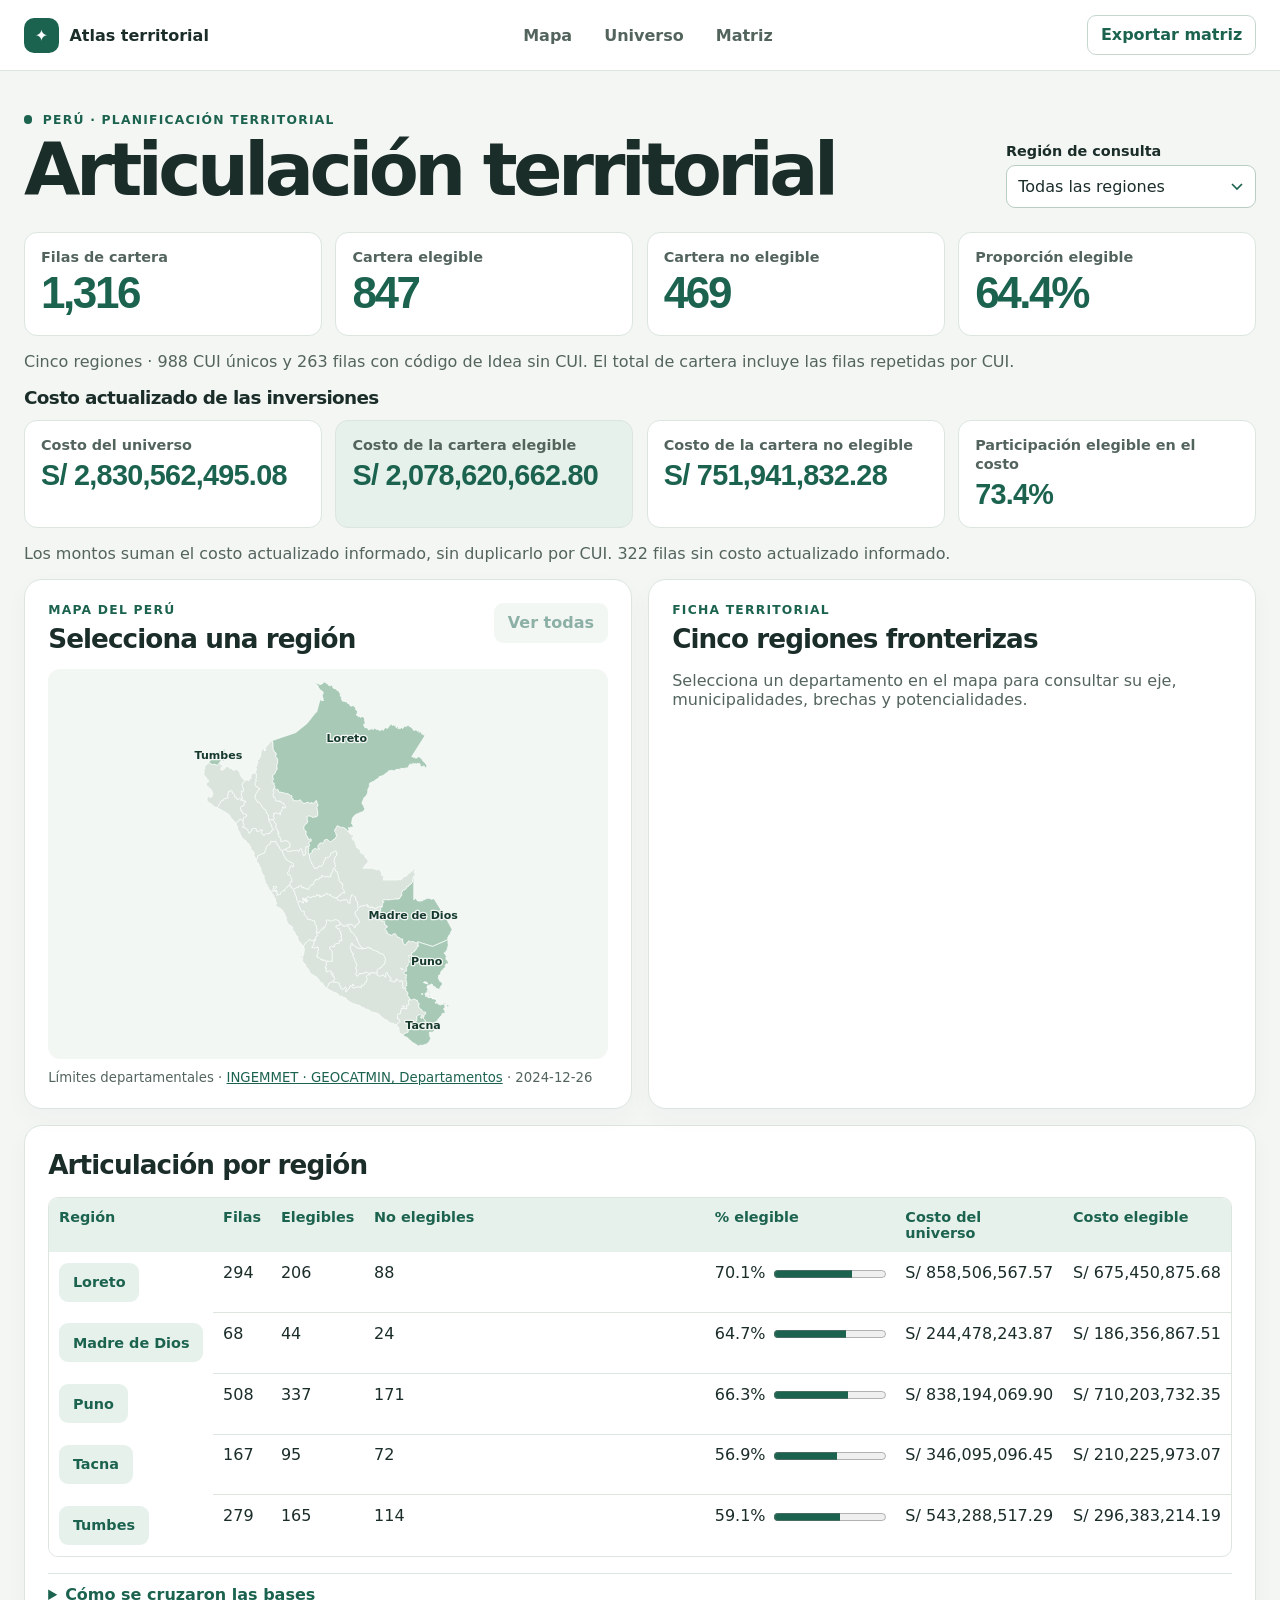
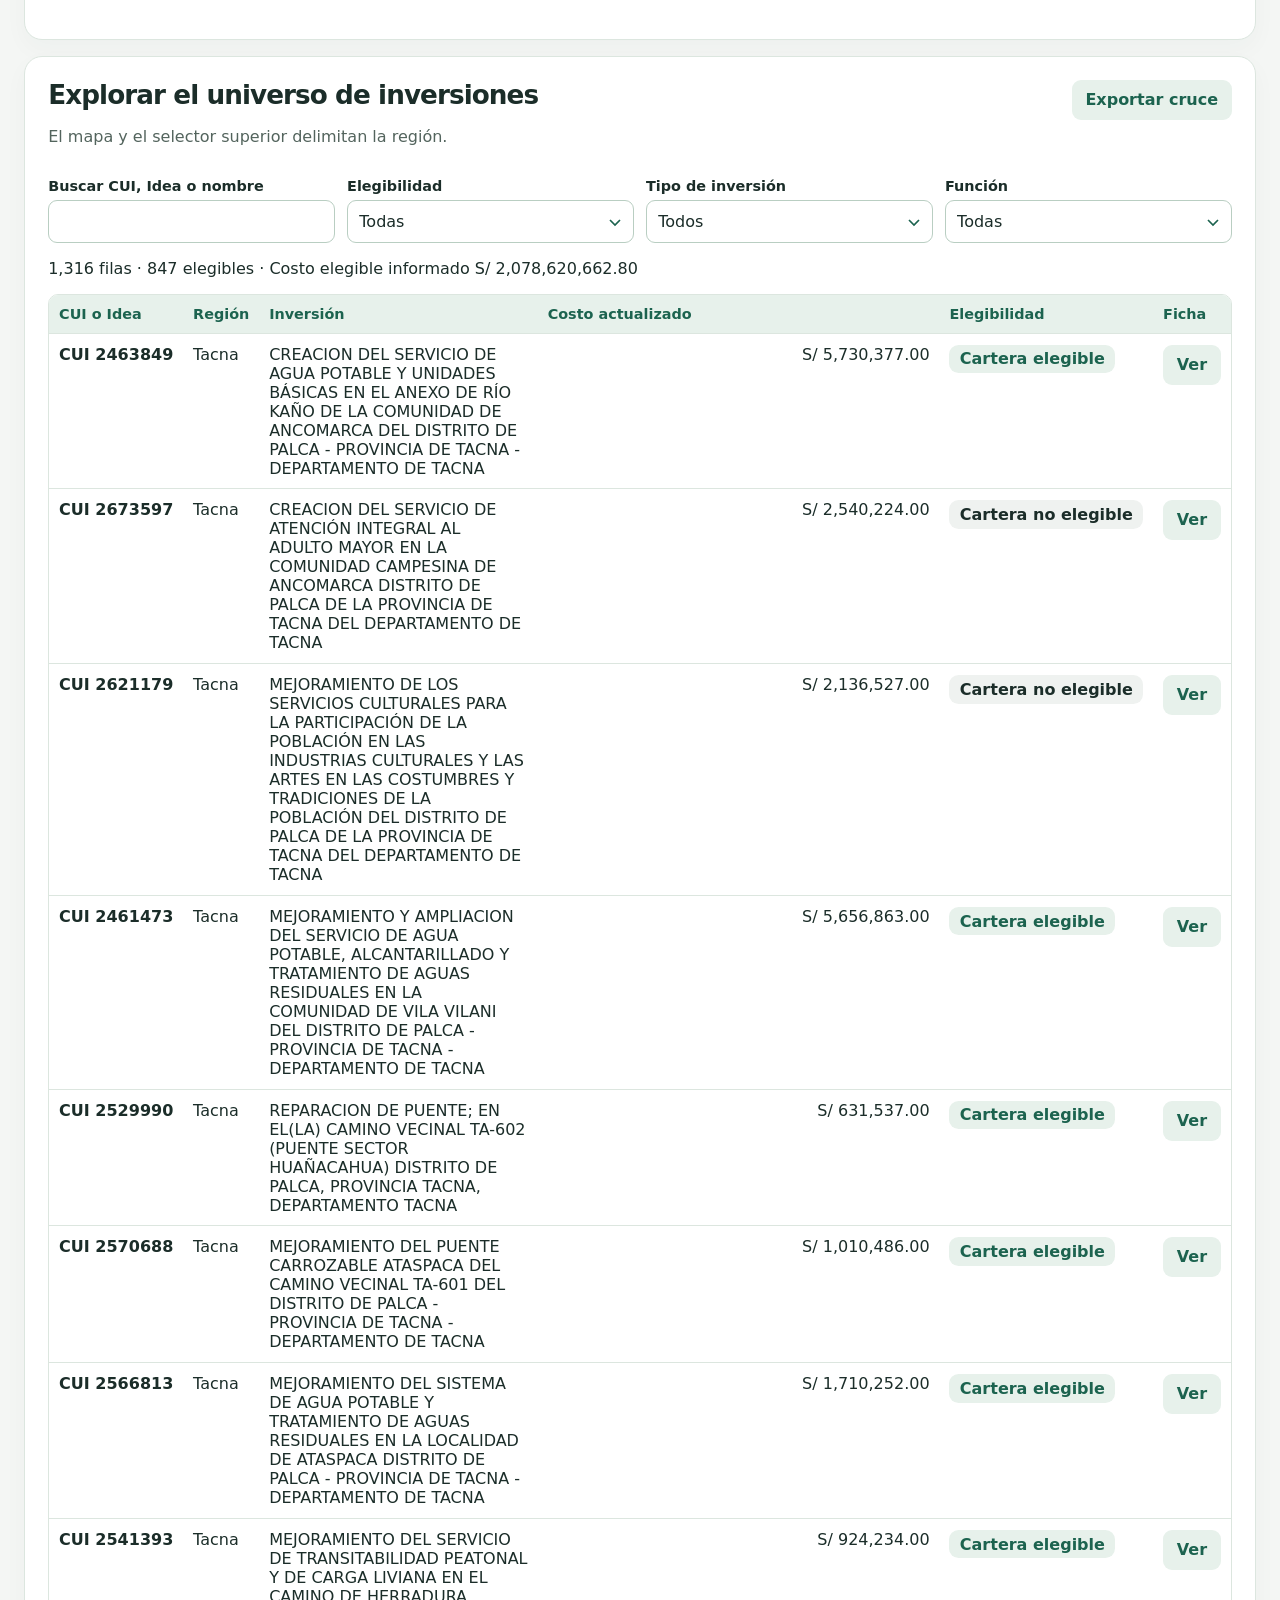
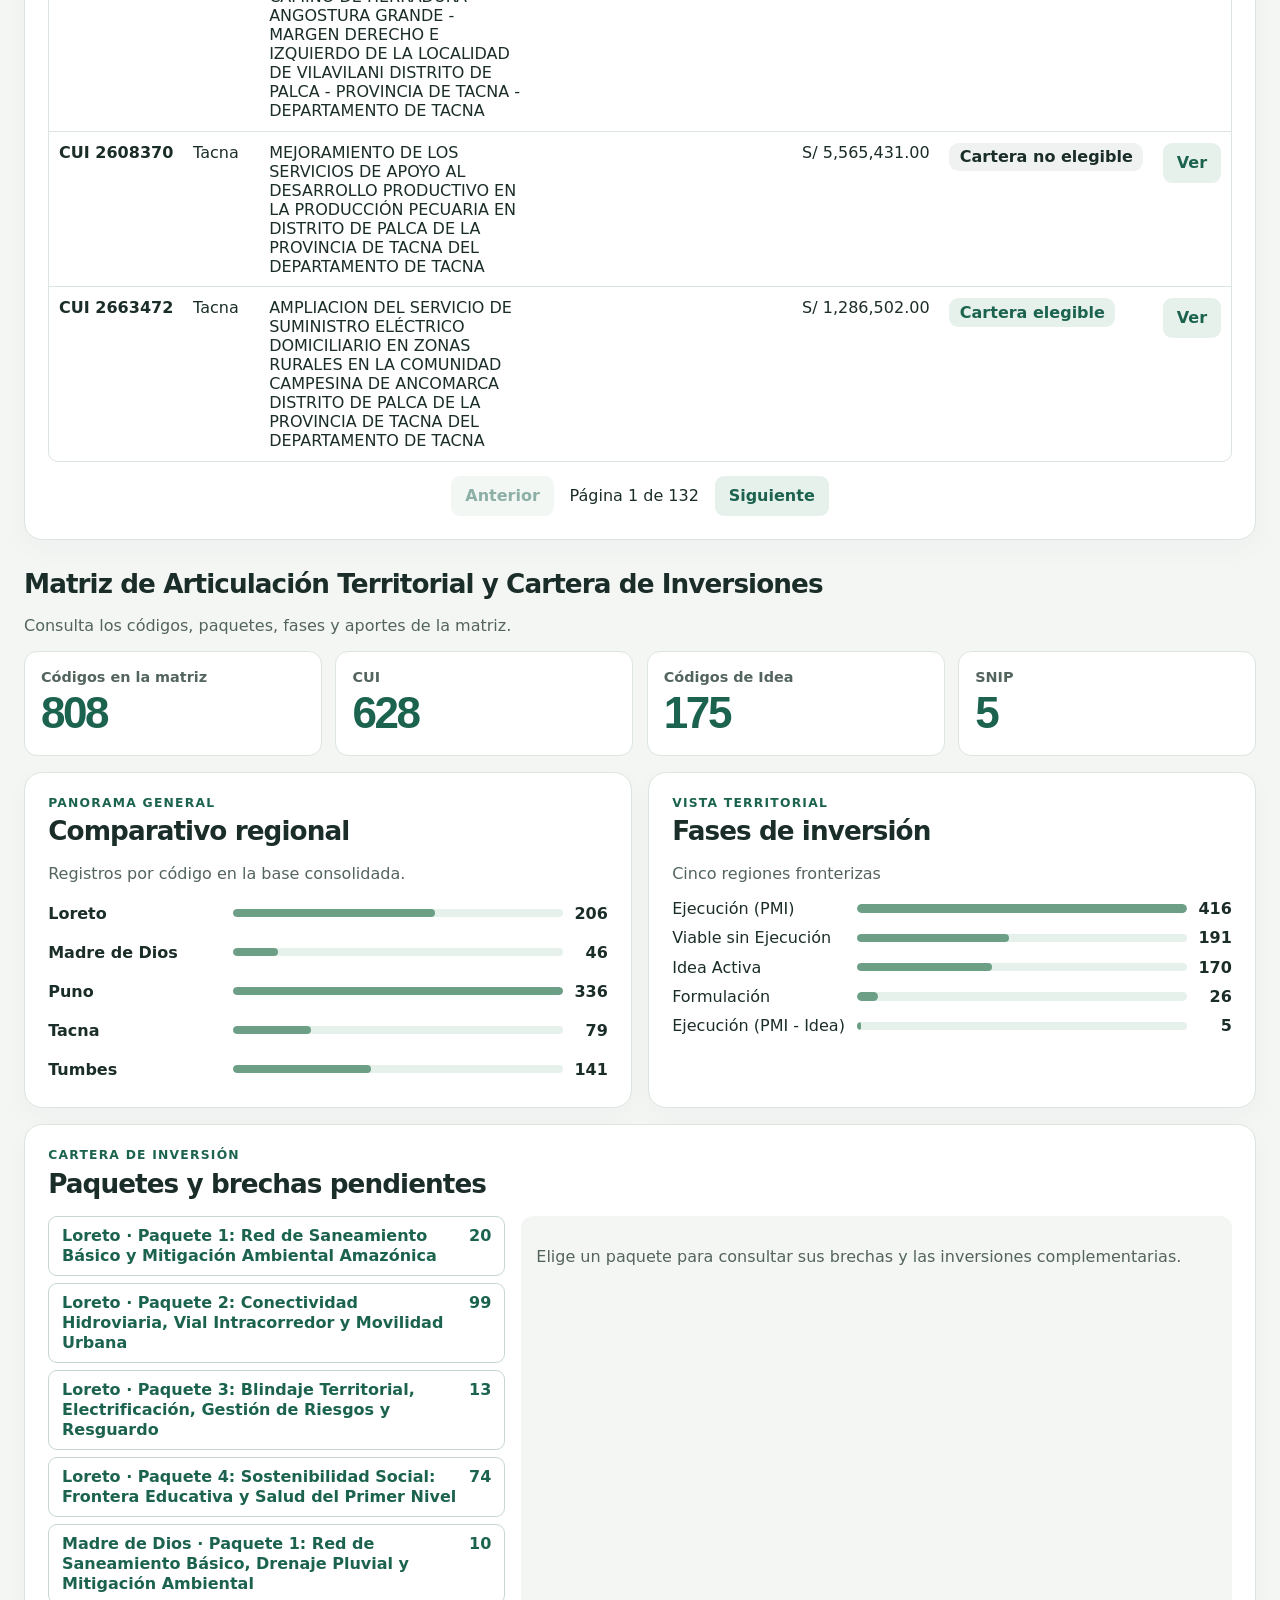
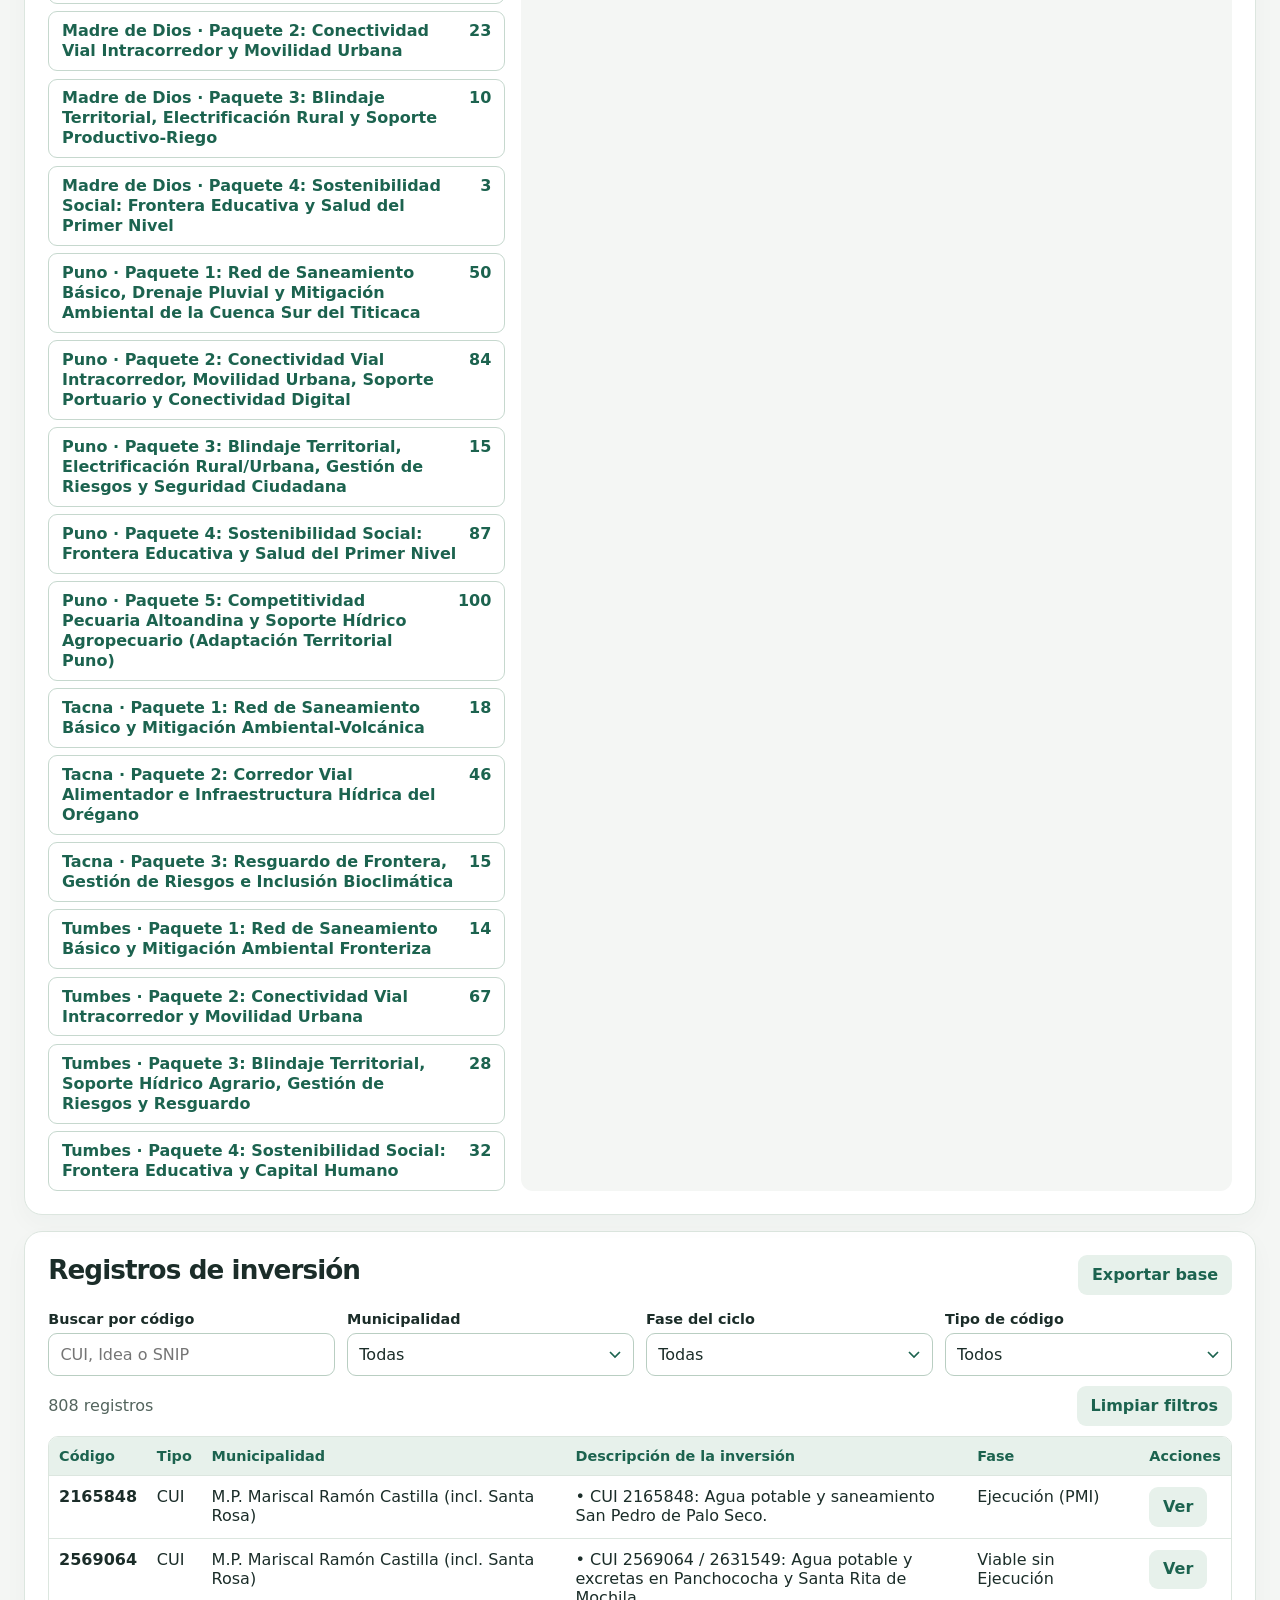
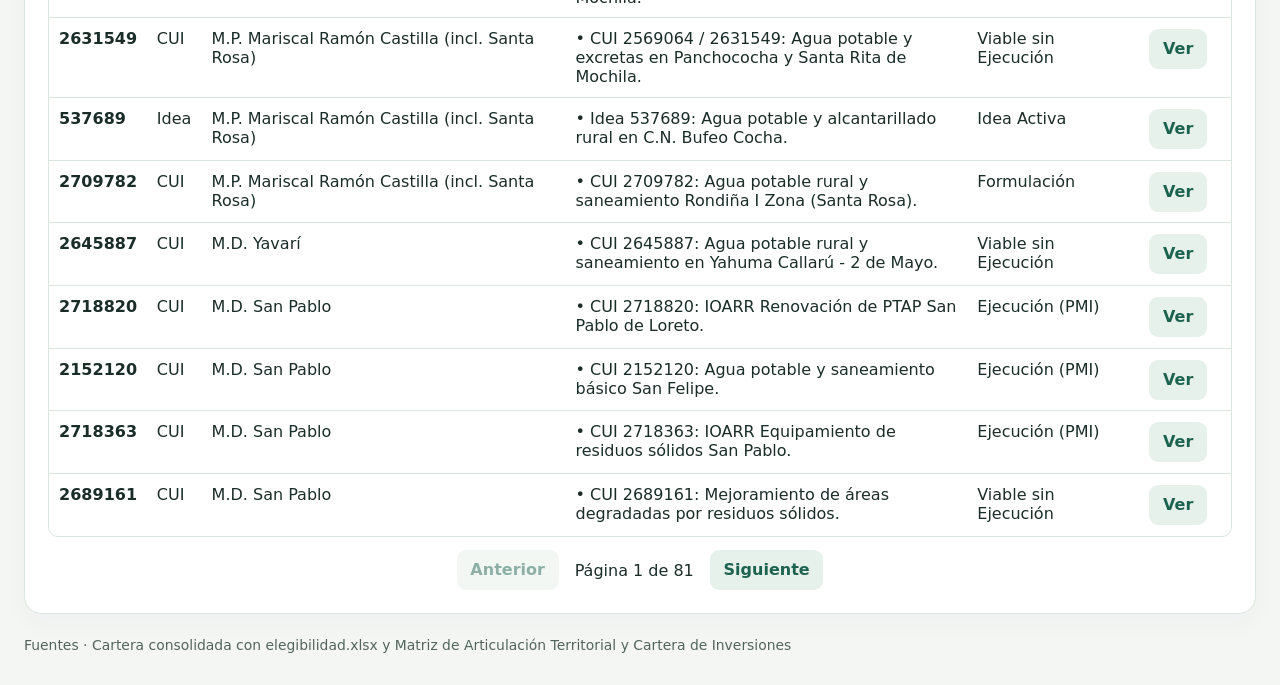
==== cartera.html @ 2451fd9b "Publicar dashboard de cartera con elegibilidad" ====
<!doctype html>
<html lang="es">
<head>
  <meta charset="utf-8">
  <meta name="viewport" content="width=device-width, initial-scale=1">
  <meta name="description" content="Cruce del universo de inversiones con la Matriz de Articulación Territorial en cinco regiones fronterizas del Perú.">
  <title>Cruce de articulación territorial</title>
  <style>
:root {
  color-scheme: light;
  --background: #f4f6f4;
  --paper: #fff;
  --ink: #1b2d29;
  --quiet: #53645d;
  --accent: #1c634f;
  --wash: #e7f1eb;
  --line: #dce6df;
  --radius: 18px;
  font-family: 'DM Sans', system-ui, sans-serif;
}
*, *::before, *::after { box-sizing: border-box; }
html { scroll-behavior: smooth; }
body { margin: 0; background: var(--background); color: var(--ink); }
a { color: var(--accent); }
button, input, select, textarea { font: inherit; }
button { cursor: pointer; }
:focus-visible { outline: 3px solid var(--accent); outline-offset: 3px; }
button:disabled { cursor: default; opacity: .5; }
[hidden] { display: none !important; }
.visually-hidden { position: absolute; width: 1px; height: 1px; padding: 0; margin: -1px; overflow: hidden; clip-path: inset(50%); white-space: nowrap; border: 0; }
.shell { width: min(100% - 3rem, 1240px); margin-inline: auto; }
.skip-link { position: fixed; inset: .5rem auto auto .5rem; transform: translateY(-160%); padding: .7rem; background: white; z-index: 2; }
.skip-link:focus { transform: none; }
.top { background: var(--paper); border-bottom: 1px solid var(--line); }
.top-inner { min-height: 70px; display: flex; align-items: center; justify-content: space-between; gap: 1.5rem; }
.brand { display: inline-flex; align-items: center; gap: .65rem; font-weight: 800; color: var(--ink); text-decoration: none; white-space: nowrap; }
.brand-icon { display: grid; place-items: center; background: var(--accent); color: white; width: 35px; height: 35px; border-radius: 10px; }
nav { display: flex; gap: clamp(.65rem, 3vw, 2rem); }
nav a { text-decoration: none; color: var(--quiet); font-weight: 700; }
nav a:hover { color: var(--accent); text-decoration: underline; }
.button { border-radius: 9px; border: 1px solid #c6d8ce; background: white; color: var(--accent); font-weight: 700; padding: .56rem .80rem; line-height: 1.25; min-height: 39px; }
.button:hover { background: var(--wash); }
.button.quiet { background: var(--wash); border-color: transparent; }
.button.primary { background: var(--accent); color: white; border-color: var(--accent); }
.button.primary:hover { background: #144d3e; }
.hero { display: flex; align-items: end; justify-content: space-between; gap: 2rem; margin-block: 2.6rem 1.5rem; }
.hero p:not(.eyebrow) { margin: .6rem 0 0; color: var(--quiet); }
.eyebrow { text-transform: uppercase; letter-spacing: .10em; color: var(--accent); font-weight: 800; font-size: .77rem; margin: 0 0 .42rem; }
.eyebrow span { display: inline-block; width: .53rem; height: .53rem; border-radius: 50%; background: var(--accent); margin-right: .3rem; }
h1, h2, h3, p { overflow-wrap: anywhere; }
h1, h2, h3 { font-family: Manrope, system-ui, sans-serif; margin: 0; }
h1 { font-size: clamp(2.55rem, 5.7vw, 4.7rem); font-weight: 800; line-height: 1.02; letter-spacing: -.062em; }
h2 { font-size: clamp(1.3rem, 2.6vw, 1.64rem); line-height: 1.2; letter-spacing: -.035em; }
h3 { font-size: 1.14rem; letter-spacing: -.02em; }
.region-control { flex: 0 0 min(250px, 36%); }
label { display: block; font-weight: 700; margin-bottom: .35rem; font-size: .9rem; }
input, select, textarea { width: 100%; min-height: 43px; padding: .58rem .7rem; border: 1px solid #b9cec2; border-radius: 9px; color: var(--ink); background: white; }
select { appearance: none; padding-right: 2.1rem; background: white url("data:image/svg+xml,%3Csvg xmlns='http://www.w3.org/2000/svg' width='14' height='12' viewBox='0 0 14 12'%3E%3Cpath fill='none' stroke='%231c634f' stroke-width='1.7' d='m2 4 5 5 5-5'/%3E%3C/svg%3E") right .7rem center / .85rem no-repeat; }
textarea { min-height: 96px; resize: vertical; }
.metrics { display: grid; grid-template-columns: repeat(4, 1fr); gap: .85rem; margin-bottom: 1rem; }
.metrics > div { border: 1px solid var(--line); background: var(--paper); border-radius: 13px; padding: .9rem 1rem; }
.metrics span { color: var(--quiet); font-weight: 700; font-size: .9rem; }
.metrics strong { display: block; font-family: Manrope, sans-serif; font-variant-numeric: tabular-nums; color: var(--accent); font-size: clamp(1.9rem, 4vw, 2.75rem); line-height: 1.24; letter-spacing: -.055em; }
.territory, .portfolio { display: grid; grid-template-columns: minmax(0, 1fr) minmax(0, 1fr); gap: 1rem; margin-bottom: 1rem; }
.card { padding: clamp(1rem, 2.2vw, 1.45rem); min-width: 0; background: var(--paper); border: 1px solid var(--line); border-radius: var(--radius); box-shadow: 0 9px 24px #25433308; }
.card-head, .results-head { display: flex; align-items: start; justify-content: space-between; gap: .65rem; }
.card-head .button { flex: 0 0 auto; }
#map { display: grid; place-items: center; background: #f2f7f4; border-radius: 12px; margin-top: .85rem; min-height: 375px; overflow: hidden; }
#map svg { display: block; width: 100%; height: min(64vw, 390px); min-height: 310px; overflow: visible; }
.geometry { fill: #dae4dd; stroke: #fafcfb; stroke-width: 1.1; }
.map-region { cursor: pointer; outline: none; }
.map-region .geometry { fill: #a7c9b6; }
.map-region:hover .geometry, .map-region:focus-visible .geometry { fill: #6ca88b; stroke: #285a48; stroke-width: 2.4; }
.map-region[aria-pressed='true'] .geometry { fill: var(--accent); }
.map-region[aria-pressed='true']:focus-visible .geometry { stroke: #061f17; stroke-width: 3; }
.map-label { text-anchor: middle; font: 800 17px 'DM Sans', system-ui, sans-serif; fill: #16392d; paint-order: stroke; stroke: #f2f7f4; stroke-width: 4px; stroke-linejoin: round; pointer-events: none; }
.map-source { font-size: .83rem; color: var(--quiet); margin: .7rem 0 0; }
.muted { color: var(--quiet); }
.profile-content { margin-top: 1rem; }
.profile-content h3 { margin-bottom: .4rem; }
.profile-content p { margin: .45rem 0; line-height: 1.48; }
.source-text { white-space: pre-line; overflow-wrap: anywhere; line-height: 1.53; }
details { border-top: 1px solid var(--line); }
summary { cursor: pointer; padding: .72rem 0; font-weight: 800; color: var(--accent); }
details .source-text { margin: 0 0 .9rem; }
.excerpt { color: var(--quiet); font-size: .91rem; margin: .5rem 0; }
.scope { display: block; color: var(--quiet); font-size: .85rem; font-weight: 500; margin: .3rem 0 0 1.12rem; }
#comparison, #phases { display: grid; gap: .65rem; }
.stat-row { display: grid; grid-template-columns: minmax(0, 11rem) minmax(2rem, 1fr) minmax(2.25rem, auto); gap: .55rem; align-items: center; }
.stat-row button { border: 0; background: none; text-align: left; color: var(--ink); padding: .3rem 0; font-weight: 700; }
.stat-row button:hover, .stat-row button[aria-pressed='true'] { color: var(--accent); text-decoration: underline; }
.track { background: var(--wash); height: .52rem; border-radius: 1rem; overflow: hidden; }
.track span { display: block; background: #6c9f86; height: 100%; border-radius: 1rem; }
.stat-row strong { text-align: right; font-variant-numeric: tabular-nums; }
.package-card { grid-column: 1 / -1; }
.package-layout { display: grid; grid-template-columns: minmax(0, .9fr) minmax(0, 1.4fr); gap: 1rem; margin-top: 1rem; }
#packages { display: grid; align-content: start; gap: .45rem; }
.package-button { display: flex; justify-content: space-between; gap: .6rem; text-align: left; width: 100%; }
.package-button[aria-pressed='true'] { border-color: var(--accent); background: var(--wash); }
.package-button strong { flex: 0 0 auto; }
#package-detail { border-radius: 12px; background: var(--background); padding: .95rem; min-width: 0; }
#package-detail h3 { margin-bottom: .45rem; }
.filter-grid { display: grid; grid-template-columns: repeat(4, minmax(0, 1fr)); gap: .75rem; margin-top: 1rem; }
.results-head { align-items: center; margin: .65rem 0; }
.results-head p { color: var(--quiet); margin: 0; }
.table-scroll { overflow-x: auto; border: 1px solid var(--line); border-radius: 10px; }
table { width: 100%; border-collapse: collapse; min-width: 690px; text-align: left; }
td, th { padding: .68rem .62rem; vertical-align: top; }
th { background: var(--wash); color: var(--accent); font-size: .9rem; }
td { border-top: 1px solid var(--line); }
td:nth-child(4) { width: 34%; }
td:nth-child(1) { font-weight: 800; white-space: nowrap; font-variant-numeric: tabular-nums; }
.pager { display: flex; gap: 1rem; align-items: center; justify-content: center; margin-top: .85rem; }
.local-note { margin: .85rem 0 0; font-size: .92rem; }
.footer { color: var(--quiet); font-size: .87rem; padding-block: 1.4rem 2rem; }
.status { background: var(--wash); border: 1px solid var(--line); color: var(--accent); padding: .65rem .85rem; border-radius: 9px; }
dialog { width: min(100% - 2rem, 620px); max-height: 90vh; padding: 1.2rem; border: 1px solid var(--line); border-radius: 14px; color: var(--ink); }
dialog::backdrop { background: #10271fa8; }
.dialog-head, .dialog-foot { display: flex; align-items: center; justify-content: space-between; gap: .6rem; }
.dialog-foot { justify-content: flex-end; flex-wrap: wrap; margin-top: 1rem; }
.edit-field { margin-top: .85rem; }
.import { margin-top: 1rem; }
.import .button { margin-top: .65rem; }
@media (max-width: 770px) {
  .shell { width: min(100% - 1.5rem, 1240px); }
  .top-inner { flex-wrap: wrap; justify-content: space-between; gap: .6rem; padding-block: .7rem; }
  .top-inner nav { order: 3; flex-basis: 100%; }
  .hero { flex-direction: column; align-items: stretch; gap: 1rem; margin-top: 1.8rem; }
  .metrics, .filter-grid { grid-template-columns: repeat(2, minmax(0, 1fr)); }
  .territory, .portfolio, .package-layout { grid-template-columns: minmax(0, 1fr); }
  #map { min-height: 305px; }
}
@media (prefers-reduced-motion: reduce) { html { scroll-behavior: auto; } }

/* Comparison and record explorer use the same accent as the territorial map. */
.cross-note { color: var(--quiet); margin: .15rem 0 1rem; }
.cross-money-title { font-size: 1.15rem; margin: .75rem 0 .65rem; }
.cross-money strong { font-size: clamp(.96rem, 2.25vw, 1.95rem); letter-spacing: -.025em; margin-top: .25rem; }
.cross-money > div:nth-child(2) { background: var(--wash); }
.cross-card { margin-bottom: 1rem; }
.cross-card > h2 { margin: 0 0 1rem; }
.cross-divider { margin-block: 1.8rem 1rem; }
.cross-divider h2 { margin-bottom: .35rem; }
.cross-method { margin-top: 1rem; }
.cross-method p { line-height: 1.5; margin: .25rem 0 .8rem; }
.cross-regions th button { white-space: nowrap; }
.cross-regions td:nth-child(n+5), .cross-amount { white-space: nowrap; font-variant-numeric: tabular-nums; }
.cross-regions td:nth-last-child(-n+2), #inversiones .cross-amount { text-align: end; }
.cross-card thead { position: sticky; inset-block-start: 0; z-index: 2; }
.cross-regions tbody th { position: sticky; inset-inline-start: 0; z-index: 1; background: var(--paper); }
.cross-regions progress { width: min(10vw, 7rem); vertical-align: middle; margin-inline-start: .5rem; accent-color: var(--accent); }
.cross-pill { display: inline-block; padding: .3rem .65rem; border-radius: .6rem; background: #eff2f0; white-space: nowrap; font-weight: 650; }
.cross-linked { color: var(--accent); background: var(--wash); }
.cross-details { display: grid; grid-template-columns: minmax(0, 1fr) minmax(0, 2fr); gap: .55rem .8rem; }
.cross-details dd { margin: 0; min-width: 0; }
.cross-details dt { font-weight: 700; }
.cross-idea-list { max-height: 24rem; overflow: auto; }
.cross-idea-list article { padding: .65rem 0; border-bottom: 1px solid var(--line); }
.cross-idea-list p { margin: .25rem 0; }
@media (max-width: 600px) {
  .cross-details { grid-template-columns: minmax(0, 1fr); }
  .cross-details dd { margin-bottom: .5rem; }
  .cross-card .card-head { flex-wrap: wrap; }
}

</style>
</head>
<body>
  <a class="skip-link" href="#contenido">Ir al contenido</a>
  <header class="top">
    <div class="shell top-inner">
      <a class="brand" href="#"><span class="brand-icon" aria-hidden="true">✦</span> Atlas territorial</a>
      <nav aria-label="Secciones">
        <a href="#territorio">Mapa</a><a href="#inversiones">Universo</a><a href="#cartera">Matriz</a>
      </nav>
      <button id="export-top" type="button" class="button">Exportar matriz</button>
    </div>
  </header>
  <main id="contenido" class="shell">
    <header class="hero">
      <div>
        <p class="eyebrow"><span aria-hidden="true"></span> Perú · Planificación territorial</p>
        <h1>Articulación territorial</h1>
      </div>
      <div class="region-control"><label for="region">Región de consulta</label><select id="region"></select></div>
    </header>
    <noscript><p>Activa JavaScript para consultar el mapa y editar los registros.</p></noscript>
    <p id="app-message" role="status" class="status" hidden></p>

<section id="cruce" aria-label="Cobertura de articulación">
  <div class="metrics">
    <div><span>Filas de cartera</span><strong id="cross-total"></strong></div>
    <div><span>Cartera elegible</span><strong id="cross-yes"></strong></div>
    <div><span>Cartera no elegible</span><strong id="cross-no"></strong></div>
    <div><span>Proporción elegible</span><strong id="cross-rate"></strong></div>
  </div>
  <p class="cross-note" id="cross-note" aria-live="polite"></p>
  <h2 class="cross-money-title">Costo actualizado de las inversiones</h2>
  <div class="metrics cross-money" aria-label="Costo actualizado en soles">
    <div><span>Costo del universo</span><strong id="cross-cost-total"></strong></div>
    <div><span>Costo de la cartera elegible</span><strong id="cross-cost-yes"></strong></div>
    <div><span>Costo de la cartera no elegible</span><strong id="cross-cost-no"></strong></div>
    <div><span>Participación elegible en el costo</span><strong id="cross-cost-rate"></strong></div>
  </div>
  <p id="cross-cost-note" class="cross-note"></p>
</section>
    <section id="territorio" class="territory" aria-label="Exploración territorial">
      <section class="card map-card">
        <div class="card-head"><div><p class="eyebrow">Mapa del Perú</p><h2>Selecciona una región</h2></div><button id="map-reset" class="button quiet" type="button">Ver todas</button></div>
        <div id="map"></div>
        <p id="map-source" class="map-source"></p>
      </section>
      <section class="card profile" aria-labelledby="profile-title">
        <div class="card-head"><div><p class="eyebrow">Ficha territorial</p><h2 id="profile-title" aria-live="polite"></h2></div><button id="edit-profile" class="button quiet" type="button">Editar ficha</button></div>
        <div id="profile"></div>
      </section>
    </section>


<section class="card cross-card" aria-labelledby="regional-title">
  <h2 id="regional-title">Articulación por región</h2>
  <div class="table-scroll" tabindex="0" role="region" aria-label="Comparación regional">
    <table class="cross-regions">
      <caption class="visually-hidden">Filas y costo actualizado de la cartera por región y elegibilidad</caption>
      <thead><tr><th scope="col">Región</th><th scope="col">Filas</th><th scope="col">Elegibles</th><th scope="col">No elegibles</th><th scope="col">% elegible</th><th scope="col">Costo del universo</th><th scope="col">Costo elegible</th></tr></thead>
      <tbody id="cross-regions"></tbody>
    </table>
  </div>
  <details class="cross-method">
    <summary>Cómo se cruzaron las bases</summary>
    <p>La elegibilidad proviene de «Cartera consolidada». La hoja «Detalle de cruces» documenta 849 vínculos entre 847 filas elegibles y los 808 códigos de la matriz. Dos filas tienen dos vínculos cada una.</p>
    <p>Los indicadores de cartera cuentan filas. Los CUI únicos se cuentan aparte. Cuando un CUI aparece en más de una fila, el costo actualizado se toma de la fila que lo tiene informado.</p>
  </details>
</section>
<section id="inversiones" class="card cross-card" aria-labelledby="cross-list-title">
  <div class="card-head"><div><h2 id="cross-list-title">Explorar el universo de inversiones</h2><p class="muted">El mapa y el selector superior delimitan la región.</p></div><button class="button quiet" id="cross-csv" type="button">Exportar cruce</button></div>
  <div class="filter-grid">
    <div><label for="cross-search">Buscar CUI, Idea o nombre</label><input id="cross-search" type="search" autocomplete="off"></div>
    <div><label for="cross-status">Elegibilidad</label><select id="cross-status"><option value="">Todas</option><option value="yes">Cartera elegible</option><option value="no">Cartera no elegible</option></select></div>
    <div><label for="cross-type">Tipo de inversión</label><select id="cross-type"><option value="">Todos</option></select></div>
    <div><label for="cross-function">Función</label><select id="cross-function"><option value="">Todas</option></select></div>
  </div>
  <p id="cross-count" role="status"></p>
  <div class="table-scroll" tabindex="0" role="region" aria-label="Resultados del cruce">
    <table>
      <caption class="visually-hidden">Inversiones según los filtros activos</caption>
      <thead><tr><th scope="col">CUI o Idea</th><th scope="col">Región</th><th scope="col">Inversión</th><th scope="col">Costo actualizado</th><th scope="col">Elegibilidad</th><th scope="col">Ficha</th></tr></thead>
      <tbody id="cross-rows"></tbody>
    </table>
  </div>
  <div class="pager"><button id="cross-prev" type="button" class="button quiet">Anterior</button><span id="cross-page"></span><button id="cross-next" type="button" class="button quiet">Siguiente</button></div>
</section>
<dialog id="cross-dialog" aria-labelledby="cross-title">
  <header class="dialog-head"><h2 id="cross-title"></h2><button type="button" class="button quiet" id="cross-close" autofocus>Cerrar</button></header>
  <div id="cross-detail"></div>
</dialog>
<section class="cross-divider" aria-labelledby="matrix-heading">
  <h2 id="matrix-heading">Matriz de Articulación Territorial y Cartera de Inversiones</h2>
  <p class="muted">Consulta los códigos, paquetes, fases y aportes de la matriz.</p>
</section>
    <section aria-label="Indicadores de la matriz" class="metrics">
      <div><span>Códigos en la matriz</span><strong id="kpi-total">—</strong></div>
      <div><span>CUI</span><strong id="kpi-cui">—</strong></div>
      <div><span>Códigos de Idea</span><strong id="kpi-idea">—</strong></div>
      <div><span>SNIP</span><strong id="kpi-snip">—</strong></div>
    </section>

    <section id="cartera" class="portfolio" aria-label="Cartera de inversión">
      <section class="card">
        <p class="eyebrow">Panorama general</p><h2>Comparativo regional</h2>
        <p class="muted">Registros por código en la base consolidada.</p>
        <div id="comparison"></div>
      </section>
      <section class="card">
        <p class="eyebrow">Vista territorial</p><h2>Fases de inversión</h2>
        <p class="muted" id="phase-context"></p>
        <div id="phases"></div>
      </section>
      <section class="card package-card">
        <div class="card-head"><div><p class="eyebrow">Cartera de inversión</p><h2>Paquetes y brechas pendientes</h2></div></div>
        <div class="package-layout"><div id="packages"></div><div id="package-detail"></div></div>
      </section>
    </section>

    <section id="registros" class="card records" aria-labelledby="records-title">
      <div class="card-head"><div><h2 id="records-title">Registros de inversión</h2></div><button id="export-records" class="button quiet" type="button">Exportar base</button></div>
      <div class="filter-grid">
        <div><label for="search">Buscar por código</label><input id="search" type="search" placeholder="CUI, Idea o SNIP" autocomplete="off"></div>
        <div><label for="municipality">Municipalidad</label><select id="municipality"></select></div>
        <div><label for="phase">Fase del ciclo</label><select id="phase"></select></div>
        <div><label for="type">Tipo de código</label><select id="type"></select></div>
      </div>
      <div class="results-head"><p id="results-count" role="status"></p><button id="clear-filters" type="button" class="button quiet">Limpiar filtros</button></div>
      <div class="table-scroll" tabindex="0" role="region" aria-label="Tabla de registros">
        <table>
          <caption class="visually-hidden">Registros de inversión según los filtros activos</caption>
          <thead><tr><th scope="col">Código</th><th scope="col">Tipo</th><th scope="col">Municipalidad</th><th scope="col">Descripción de la inversión</th><th scope="col">Fase</th><th scope="col">Acciones</th></tr></thead>
          <tbody id="rows"></tbody>
        </table>
      </div>
      <div class="pager" aria-label="Páginas de registros"><button id="prev" type="button" class="button quiet">Anterior</button><span id="page"></span><button id="next" type="button" class="button quiet">Siguiente</button></div>
    </section>
  </main>
  <footer class="shell footer">Fuentes · Cartera consolidada con elegibilidad.xlsx y Matriz de Articulación Territorial y Cartera de Inversiones</footer>

  <dialog id="editor" aria-labelledby="editor-title">
    <form id="editor-form">
      <header class="dialog-head"><h2 id="editor-title"></h2><button type="button" data-close class="button quiet">Cerrar</button></header>
      <p id="editor-note" class="muted"></p>
      <div id="editor-fields"></div>
      <p id="editor-status" role="status" class="muted"></p>
      <footer class="dialog-foot"><button type="button" data-close class="button quiet">Cancelar</button><button id="save" type="submit" class="button primary">Guardar cambios</button></footer>
    </form>
  </dialog>
  <dialog id="exports" aria-labelledby="export-title">
    <header class="dialog-head"><h2 id="export-title">Exportar base</h2><button type="button" data-close class="button quiet">Cerrar</button></header>
    <p>Descarga los registros completos con las ediciones de este navegador.</p>
    <div class="dialog-foot"><button id="export-csv" type="button" class="button primary">Descargar CSV</button><button id="export-json" type="button" class="button">Descargar JSON</button></div>
    <details class="import"><summary>Importar ediciones desde JSON</summary><p>Recupera una copia exportada. Su contenido reemplazará las ediciones locales al confirmar.</p><label for="import-json">Copia JSON del dashboard</label><input type="file" id="import-json" accept=".json,application/json"><button id="import-confirm" class="button" type="button">Aplicar copia</button><p id="import-status" role="status"></p></details>
  </dialog>
<script>
window.DASHBOARD_DATA = {"headers":["Código","Tipo de código","Región","Paso Fronterizo","Municipalidades Vinculadas","Principales Brechas","Principales Potencialidades","Problemática Territorial Prioritaria","Paquete de Inversión","Servicio Prioritario","Municipalidad","Inversiones / CUI / Código Idea","Fase del Ciclo de Inversión","Aporte de cada inversión","Sinergia / Resultado Territorial","Brecha o Potencialidad Sin Inversión","Idea de Inversión Complementaria Sugerida","Referencia de origen"],"rows":[["2165848","CUI","Loreto","Eje Santa Rosa de Loreto / Yavarí (Trifinio Perú - Colombia - Brasil)","• M.P. Mariscal Ramón Castilla (gestión transitoria de M.D. Santa Rosa de Loreto)\n• M.D. Yavarí\n• M.D. San Pablo\n• M.D. Pebas","Brechas Provinciales (Mariscal Ramón Castilla):\n\n• Saneamiento y Residuos: Elevado déficit de agua potable y disposición sanitaria de excretas en ámbito rural e insular; 100% de brecha en limpieza pública y áreas degradadas sin intervención.\n\n• Conectividad Hidroviaria y Vial: Carencia de embarcaderos fluviales adecuados, alta precariedad en red vial vecinal y transitabilidad urbana.\n\n• Educación y Salud: Alto porcentaje de locales escolares rurales/bilingües y establecimientos de salud del primer nivel con capacidad instalada inadecuada.\n\n• Energía y Riesgos: Déficit de electrificación rural/urbana, alta vulnerabilidad en riberas del Amazonas ante erosión e inundaciones y brecha en seguridad ciudadana.","• Posicionamiento geopolítico y comercial en el Trifinio Amazónico (Santa Rosa - Leticia - Tabatinga).\n\n• Eje hidroviario estratégico del río Amazonas (PNSILT-2032).\n\n• Cadenas productivas agroforestales y bioculturales (camu camu, cacao, yuca/fariña, plátano, pesca amazónica).\n\n• Alta biodiversidad y turismo ecológico/vivencial ribereño.","Aislamiento hidroviario-vial, precariedad extrema de servicios básicos (agua segura, saneamiento, energía y residuos sólidos) y alta vulnerabilidad física en las riberas del Amazonas en la provincia de Mariscal Ramón Castilla; lo que frena la competitividad del eje productivo agroforestal y fomenta flujos cotidianos de dependencia asistencial y comercial hacia Leticia (Colombia) y Tabatinga (Brasil).","Paquete 1: Red de Saneamiento Básico y Mitigación Ambiental Amazónica","Saneamiento Básico de Frontera (Agua Potable Urbano/Rural, Alcantarillado/UBS, PTAR y Limpieza Pública)","M.P. Mariscal Ramón Castilla (incl. Santa Rosa)","• CUI 2165848: Agua potable y saneamiento San Pedro de Palo Seco.","• Ejecución (PMI)","• CUI 2165848 / 2569064 / 2631549 / Idea 537689: Amplían cobertura de agua segura y saneamiento en comunidades rurales e indígenas\n\n• CUI 2709782: Cierra brecha sanitaria crítica en el trifinio (Santa Rosa de Loreto)..","Sinergia Hidro-Sanitaria: Erradica el consumo de agua cruda del río Amazonas y sus afluentes, frena la contaminación biológica de las riberas mediante la renovación de la PTAP, la construcción de la PTAR y la remediación de áreas degradadas en San Pablo, abatiendo la anemia y el parasitismo infantil en toda la franja fronteriza.","Déficit de Agua Segura y Gestión Sanitaria Flotante en el Trifinio: Carencia de una planta de tratamiento y sistema de saneamiento resiliente a crecientes extremas para el casco urbano insular de Santa Rosa de Loreto.","Idea de Inversión 1 (Realizar registro): Creación del Sistema Integral de Agua Segura, Saneamiento Resiliente a Inundaciones y Gestión de Residuos Sólidos en el Núcleo Insular de Santa Rosa de Loreto.","Paquetes Loreto.xlsx · Hoja3!J3\nAporte: L3:L6"],["2569064","CUI","Loreto","Eje Santa Rosa de Loreto / Yavarí (Trifinio Perú - Colombia - Brasil)","• M.P. Mariscal Ramón Castilla (gestión transitoria de M.D. Santa Rosa de Loreto)\n• M.D. Yavarí\n• M.D. San Pablo\n• M.D. Pebas","Brechas Provinciales (Mariscal Ramón Castilla):\n\n• Saneamiento y Residuos: Elevado déficit de agua potable y disposición sanitaria de excretas en ámbito rural e insular; 100% de brecha en limpieza pública y áreas degradadas sin intervención.\n\n• Conectividad Hidroviaria y Vial: Carencia de embarcaderos fluviales adecuados, alta precariedad en red vial vecinal y transitabilidad urbana.\n\n• Educación y Salud: Alto porcentaje de locales escolares rurales/bilingües y establecimientos de salud del primer nivel con capacidad instalada inadecuada.\n\n• Energía y Riesgos: Déficit de electrificación rural/urbana, alta vulnerabilidad en riberas del Amazonas ante erosión e inundaciones y brecha en seguridad ciudadana.","• Posicionamiento geopolítico y comercial en el Trifinio Amazónico (Santa Rosa - Leticia - Tabatinga).\n\n• Eje hidroviario estratégico del río Amazonas (PNSILT-2032).\n\n• Cadenas productivas agroforestales y bioculturales (camu camu, cacao, yuca/fariña, plátano, pesca amazónica).\n\n• Alta biodiversidad y turismo ecológico/vivencial ribereño.","Aislamiento hidroviario-vial, precariedad extrema de servicios básicos (agua segura, saneamiento, energía y residuos sólidos) y alta vulnerabilidad física en las riberas del Amazonas en la provincia de Mariscal Ramón Castilla; lo que frena la competitividad del eje productivo agroforestal y fomenta flujos cotidianos de dependencia asistencial y comercial hacia Leticia (Colombia) y Tabatinga (Brasil).","Paquete 1: Red de Saneamiento Básico y Mitigación Ambiental Amazónica","Saneamiento Básico de Frontera (Agua Potable Urbano/Rural, Alcantarillado/UBS, PTAR y Limpieza Pública)","M.P. Mariscal Ramón Castilla (incl. Santa Rosa)","• CUI 2569064 / 2631549: Agua potable y excretas en Panchococha y Santa Rita de Mochila.","• Viable sin Ejecución","• CUI 2165848 / 2569064 / 2631549 / Idea 537689: Amplían cobertura de agua segura y saneamiento en comunidades rurales e indígenas\n\n• CUI 2709782: Cierra brecha sanitaria crítica en el trifinio (Santa Rosa de Loreto)..","Sinergia Hidro-Sanitaria: Erradica el consumo de agua cruda del río Amazonas y sus afluentes, frena la contaminación biológica de las riberas mediante la renovación de la PTAP, la construcción de la PTAR y la remediación de áreas degradadas en San Pablo, abatiendo la anemia y el parasitismo infantil en toda la franja fronteriza.","Déficit de Agua Segura y Gestión Sanitaria Flotante en el Trifinio: Carencia de una planta de tratamiento y sistema de saneamiento resiliente a crecientes extremas para el casco urbano insular de Santa Rosa de Loreto.","Idea de Inversión 1 (Realizar registro): Creación del Sistema Integral de Agua Segura, Saneamiento Resiliente a Inundaciones y Gestión de Residuos Sólidos en el Núcleo Insular de Santa Rosa de Loreto.","Paquetes Loreto.xlsx · Hoja3!J4\nAporte: L3:L6"],["2631549","CUI","Loreto","Eje Santa Rosa de Loreto / Yavarí (Trifinio Perú - Colombia - Brasil)","• M.P. Mariscal Ramón Castilla (gestión transitoria de M.D. Santa Rosa de Loreto)\n• M.D. Yavarí\n• M.D. San Pablo\n• M.D. Pebas","Brechas Provinciales (Mariscal Ramón Castilla):\n\n• Saneamiento y Residuos: Elevado déficit de agua potable y disposición sanitaria de excretas en ámbito rural e insular; 100% de brecha en limpieza pública y áreas degradadas sin intervención.\n\n• Conectividad Hidroviaria y Vial: Carencia de embarcaderos fluviales adecuados, alta precariedad en red vial vecinal y transitabilidad urbana.\n\n• Educación y Salud: Alto porcentaje de locales escolares rurales/bilingües y establecimientos de salud del primer nivel con capacidad instalada inadecuada.\n\n• Energía y Riesgos: Déficit de electrificación rural/urbana, alta vulnerabilidad en riberas del Amazonas ante erosión e inundaciones y brecha en seguridad ciudadana.","• Posicionamiento geopolítico y comercial en el Trifinio Amazónico (Santa Rosa - Leticia - Tabatinga).\n\n• Eje hidroviario estratégico del río Amazonas (PNSILT-2032).\n\n• Cadenas productivas agroforestales y bioculturales (camu camu, cacao, yuca/fariña, plátano, pesca amazónica).\n\n• Alta biodiversidad y turismo ecológico/vivencial ribereño.","Aislamiento hidroviario-vial, precariedad extrema de servicios básicos (agua segura, saneamiento, energía y residuos sólidos) y alta vulnerabilidad física en las riberas del Amazonas en la provincia de Mariscal Ramón Castilla; lo que frena la competitividad del eje productivo agroforestal y fomenta flujos cotidianos de dependencia asistencial y comercial hacia Leticia (Colombia) y Tabatinga (Brasil).","Paquete 1: Red de Saneamiento Básico y Mitigación Ambiental Amazónica","Saneamiento Básico de Frontera (Agua Potable Urbano/Rural, Alcantarillado/UBS, PTAR y Limpieza Pública)","M.P. Mariscal Ramón Castilla (incl. Santa Rosa)","• CUI 2569064 / 2631549: Agua potable y excretas en Panchococha y Santa Rita de Mochila.","• Viable sin Ejecución","• CUI 2165848 / 2569064 / 2631549 / Idea 537689: Amplían cobertura de agua segura y saneamiento en comunidades rurales e indígenas\n\n• CUI 2709782: Cierra brecha sanitaria crítica en el trifinio (Santa Rosa de Loreto)..","Sinergia Hidro-Sanitaria: Erradica el consumo de agua cruda del río Amazonas y sus afluentes, frena la contaminación biológica de las riberas mediante la renovación de la PTAP, la construcción de la PTAR y la remediación de áreas degradadas en San Pablo, abatiendo la anemia y el parasitismo infantil en toda la franja fronteriza.","Déficit de Agua Segura y Gestión Sanitaria Flotante en el Trifinio: Carencia de una planta de tratamiento y sistema de saneamiento resiliente a crecientes extremas para el casco urbano insular de Santa Rosa de Loreto.","Idea de Inversión 1 (Realizar registro): Creación del Sistema Integral de Agua Segura, Saneamiento Resiliente a Inundaciones y Gestión de Residuos Sólidos en el Núcleo Insular de Santa Rosa de Loreto.","Paquetes Loreto.xlsx · Hoja3!J4\nAporte: L3:L6"],["537689","Idea","Loreto","Eje Santa Rosa de Loreto / Yavarí (Trifinio Perú - Colombia - Brasil)","• M.P. Mariscal Ramón Castilla (gestión transitoria de M.D. Santa Rosa de Loreto)\n• M.D. Yavarí\n• M.D. San Pablo\n• M.D. Pebas","Brechas Provinciales (Mariscal Ramón Castilla):\n\n• Saneamiento y Residuos: Elevado déficit de agua potable y disposición sanitaria de excretas en ámbito rural e insular; 100% de brecha en limpieza pública y áreas degradadas sin intervención.\n\n• Conectividad Hidroviaria y Vial: Carencia de embarcaderos fluviales adecuados, alta precariedad en red vial vecinal y transitabilidad urbana.\n\n• Educación y Salud: Alto porcentaje de locales escolares rurales/bilingües y establecimientos de salud del primer nivel con capacidad instalada inadecuada.\n\n• Energía y Riesgos: Déficit de electrificación rural/urbana, alta vulnerabilidad en riberas del Amazonas ante erosión e inundaciones y brecha en seguridad ciudadana.","• Posicionamiento geopolítico y comercial en el Trifinio Amazónico (Santa Rosa - Leticia - Tabatinga).\n\n• Eje hidroviario estratégico del río Amazonas (PNSILT-2032).\n\n• Cadenas productivas agroforestales y bioculturales (camu camu, cacao, yuca/fariña, plátano, pesca amazónica).\n\n• Alta biodiversidad y turismo ecológico/vivencial ribereño.","Aislamiento hidroviario-vial, precariedad extrema de servicios básicos (agua segura, saneamiento, energía y residuos sólidos) y alta vulnerabilidad física en las riberas del Amazonas en la provincia de Mariscal Ramón Castilla; lo que frena la competitividad del eje productivo agroforestal y fomenta flujos cotidianos de dependencia asistencial y comercial hacia Leticia (Colombia) y Tabatinga (Brasil).","Paquete 1: Red de Saneamiento Básico y Mitigación Ambiental Amazónica","Saneamiento Básico de Frontera (Agua Potable Urbano/Rural, Alcantarillado/UBS, PTAR y Limpieza Pública)","M.P. Mariscal Ramón Castilla (incl. Santa Rosa)","• Idea 537689: Agua potable y alcantarillado rural en C.N. Bufeo Cocha.","• Idea Activa","• CUI 2165848 / 2569064 / 2631549 / Idea 537689: Amplían cobertura de agua segura y saneamiento en comunidades rurales e indígenas\n\n• CUI 2709782: Cierra brecha sanitaria crítica en el trifinio (Santa Rosa de Loreto)..","Sinergia Hidro-Sanitaria: Erradica el consumo de agua cruda del río Amazonas y sus afluentes, frena la contaminación biológica de las riberas mediante la renovación de la PTAP, la construcción de la PTAR y la remediación de áreas degradadas en San Pablo, abatiendo la anemia y el parasitismo infantil en toda la franja fronteriza.","Déficit de Agua Segura y Gestión Sanitaria Flotante en el Trifinio: Carencia de una planta de tratamiento y sistema de saneamiento resiliente a crecientes extremas para el casco urbano insular de Santa Rosa de Loreto.","Idea de Inversión 1 (Realizar registro): Creación del Sistema Integral de Agua Segura, Saneamiento Resiliente a Inundaciones y Gestión de Residuos Sólidos en el Núcleo Insular de Santa Rosa de Loreto.","Paquetes Loreto.xlsx · Hoja3!J5\nAporte: L3:L6"],["2709782","CUI","Loreto","Eje Santa Rosa de Loreto / Yavarí (Trifinio Perú - Colombia - Brasil)","• M.P. Mariscal Ramón Castilla (gestión transitoria de M.D. Santa Rosa de Loreto)\n• M.D. Yavarí\n• M.D. San Pablo\n• M.D. Pebas","Brechas Provinciales (Mariscal Ramón Castilla):\n\n• Saneamiento y Residuos: Elevado déficit de agua potable y disposición sanitaria de excretas en ámbito rural e insular; 100% de brecha en limpieza pública y áreas degradadas sin intervención.\n\n• Conectividad Hidroviaria y Vial: Carencia de embarcaderos fluviales adecuados, alta precariedad en red vial vecinal y transitabilidad urbana.\n\n• Educación y Salud: Alto porcentaje de locales escolares rurales/bilingües y establecimientos de salud del primer nivel con capacidad instalada inadecuada.\n\n• Energía y Riesgos: Déficit de electrificación rural/urbana, alta vulnerabilidad en riberas del Amazonas ante erosión e inundaciones y brecha en seguridad ciudadana.","• Posicionamiento geopolítico y comercial en el Trifinio Amazónico (Santa Rosa - Leticia - Tabatinga).\n\n• Eje hidroviario estratégico del río Amazonas (PNSILT-2032).\n\n• Cadenas productivas agroforestales y bioculturales (camu camu, cacao, yuca/fariña, plátano, pesca amazónica).\n\n• Alta biodiversidad y turismo ecológico/vivencial ribereño.","Aislamiento hidroviario-vial, precariedad extrema de servicios básicos (agua segura, saneamiento, energía y residuos sólidos) y alta vulnerabilidad física en las riberas del Amazonas en la provincia de Mariscal Ramón Castilla; lo que frena la competitividad del eje productivo agroforestal y fomenta flujos cotidianos de dependencia asistencial y comercial hacia Leticia (Colombia) y Tabatinga (Brasil).","Paquete 1: Red de Saneamiento Básico y Mitigación Ambiental Amazónica","Saneamiento Básico de Frontera (Agua Potable Urbano/Rural, Alcantarillado/UBS, PTAR y Limpieza Pública)","M.P. Mariscal Ramón Castilla (incl. Santa Rosa)","• CUI 2709782: Agua potable rural y saneamiento Rondiña I Zona (Santa Rosa).","• Formulación","• CUI 2165848 / 2569064 / 2631549 / Idea 537689: Amplían cobertura de agua segura y saneamiento en comunidades rurales e indígenas\n\n• CUI 2709782: Cierra brecha sanitaria crítica en el trifinio (Santa Rosa de Loreto)..","Sinergia Hidro-Sanitaria: Erradica el consumo de agua cruda del río Amazonas y sus afluentes, frena la contaminación biológica de las riberas mediante la renovación de la PTAP, la construcción de la PTAR y la remediación de áreas degradadas en San Pablo, abatiendo la anemia y el parasitismo infantil en toda la franja fronteriza.","Déficit de Agua Segura y Gestión Sanitaria Flotante en el Trifinio: Carencia de una planta de tratamiento y sistema de saneamiento resiliente a crecientes extremas para el casco urbano insular de Santa Rosa de Loreto.","Idea de Inversión 1 (Realizar registro): Creación del Sistema Integral de Agua Segura, Saneamiento Resiliente a Inundaciones y Gestión de Residuos Sólidos en el Núcleo Insular de Santa Rosa de Loreto.","Paquetes Loreto.xlsx · Hoja3!J6\nAporte: L3:L6"],["2645887","CUI","Loreto","Eje Santa Rosa de Loreto / Yavarí (Trifinio Perú - Colombia - Brasil)","• M.P. Mariscal Ramón Castilla (gestión transitoria de M.D. Santa Rosa de Loreto)\n• M.D. Yavarí\n• M.D. San Pablo\n• M.D. Pebas","Brechas Provinciales (Mariscal Ramón Castilla):\n\n• Saneamiento y Residuos: Elevado déficit de agua potable y disposición sanitaria de excretas en ámbito rural e insular; 100% de brecha en limpieza pública y áreas degradadas sin intervención.\n\n• Conectividad Hidroviaria y Vial: Carencia de embarcaderos fluviales adecuados, alta precariedad en red vial vecinal y transitabilidad urbana.\n\n• Educación y Salud: Alto porcentaje de locales escolares rurales/bilingües y establecimientos de salud del primer nivel con capacidad instalada inadecuada.\n\n• Energía y Riesgos: Déficit de electrificación rural/urbana, alta vulnerabilidad en riberas del Amazonas ante erosión e inundaciones y brecha en seguridad ciudadana.","• Posicionamiento geopolítico y comercial en el Trifinio Amazónico (Santa Rosa - Leticia - Tabatinga).\n\n• Eje hidroviario estratégico del río Amazonas (PNSILT-2032).\n\n• Cadenas productivas agroforestales y bioculturales (camu camu, cacao, yuca/fariña, plátano, pesca amazónica).\n\n• Alta biodiversidad y turismo ecológico/vivencial ribereño.","Aislamiento hidroviario-vial, precariedad extrema de servicios básicos (agua segura, saneamiento, energía y residuos sólidos) y alta vulnerabilidad física en las riberas del Amazonas en la provincia de Mariscal Ramón Castilla; lo que frena la competitividad del eje productivo agroforestal y fomenta flujos cotidianos de dependencia asistencial y comercial hacia Leticia (Colombia) y Tabatinga (Brasil).","Paquete 1: Red de Saneamiento Básico y Mitigación Ambiental Amazónica","Saneamiento Básico de Frontera (Agua Potable Urbano/Rural, Alcantarillado/UBS, PTAR y Limpieza Pública)","M.D. Yavarí","• CUI 2645887: Agua potable rural y saneamiento en Yahuma Callarú - 2 de Mayo.","• Viable sin Ejecución","• CUI 2645887: Provee agua segura y disposición sanitaria de excretas en zona directa de frontera.","Sinergia Hidro-Sanitaria: Erradica el consumo de agua cruda del río Amazonas y sus afluentes, frena la contaminación biológica de las riberas mediante la renovación de la PTAP, la construcción de la PTAR y la remediación de áreas degradadas en San Pablo, abatiendo la anemia y el parasitismo infantil en toda la franja fronteriza.","Déficit de Agua Segura y Gestión Sanitaria Flotante en el Trifinio: Carencia de una planta de tratamiento y sistema de saneamiento resiliente a crecientes extremas para el casco urbano insular de Santa Rosa de Loreto.","Idea de Inversión 1 (Realizar registro): Creación del Sistema Integral de Agua Segura, Saneamiento Resiliente a Inundaciones y Gestión de Residuos Sólidos en el Núcleo Insular de Santa Rosa de Loreto.","Paquetes Loreto.xlsx · Hoja3!J7\nAporte: L7"],["2718820","CUI","Loreto","Eje Santa Rosa de Loreto / Yavarí (Trifinio Perú - Colombia - Brasil)","• M.P. Mariscal Ramón Castilla (gestión transitoria de M.D. Santa Rosa de Loreto)\n• M.D. Yavarí\n• M.D. San Pablo\n• M.D. Pebas","Brechas Provinciales (Mariscal Ramón Castilla):\n\n• Saneamiento y Residuos: Elevado déficit de agua potable y disposición sanitaria de excretas en ámbito rural e insular; 100% de brecha en limpieza pública y áreas degradadas sin intervención.\n\n• Conectividad Hidroviaria y Vial: Carencia de embarcaderos fluviales adecuados, alta precariedad en red vial vecinal y transitabilidad urbana.\n\n• Educación y Salud: Alto porcentaje de locales escolares rurales/bilingües y establecimientos de salud del primer nivel con capacidad instalada inadecuada.\n\n• Energía y Riesgos: Déficit de electrificación rural/urbana, alta vulnerabilidad en riberas del Amazonas ante erosión e inundaciones y brecha en seguridad ciudadana.","• Posicionamiento geopolítico y comercial en el Trifinio Amazónico (Santa Rosa - Leticia - Tabatinga).\n\n• Eje hidroviario estratégico del río Amazonas (PNSILT-2032).\n\n• Cadenas productivas agroforestales y bioculturales (camu camu, cacao, yuca/fariña, plátano, pesca amazónica).\n\n• Alta biodiversidad y turismo ecológico/vivencial ribereño.","Aislamiento hidroviario-vial, precariedad extrema de servicios básicos (agua segura, saneamiento, energía y residuos sólidos) y alta vulnerabilidad física en las riberas del Amazonas en la provincia de Mariscal Ramón Castilla; lo que frena la competitividad del eje productivo agroforestal y fomenta flujos cotidianos de dependencia asistencial y comercial hacia Leticia (Colombia) y Tabatinga (Brasil).","Paquete 1: Red de Saneamiento Básico y Mitigación Ambiental Amazónica","Saneamiento Básico de Frontera (Agua Potable Urbano/Rural, Alcantarillado/UBS, PTAR y Limpieza Pública)","M.D. San Pablo","• CUI 2718820: IOARR Renovación de PTAP San Pablo de Loreto.","• Ejecución (PMI)","• CUI 2718820 / Idea 523469: Garantizan potabilización y tratamiento de aguas residuales urbanas.\n\n• CUI 2152120 / Ideas 522909, 525849: Cierran brecha rural.\n\n• CUI 2718363, 2689161 / Ideas 524951, 117758: Atienden el 100% de brecha en limpieza pública y áreas degradadas.","Sinergia Hidro-Sanitaria: Erradica el consumo de agua cruda del río Amazonas y sus afluentes, frena la contaminación biológica de las riberas mediante la renovación de la PTAP, la construcción de la PTAR y la remediación de áreas degradadas en San Pablo, abatiendo la anemia y el parasitismo infantil en toda la franja fronteriza.","Déficit de Agua Segura y Gestión Sanitaria Flotante en el Trifinio: Carencia de una planta de tratamiento y sistema de saneamiento resiliente a crecientes extremas para el casco urbano insular de Santa Rosa de Loreto.","Idea de Inversión 1 (Realizar registro): Creación del Sistema Integral de Agua Segura, Saneamiento Resiliente a Inundaciones y Gestión de Residuos Sólidos en el Núcleo Insular de Santa Rosa de Loreto.","Paquetes Loreto.xlsx · Hoja3!J8\nAporte: L8:L13"],["2152120","CUI","Loreto","Eje Santa Rosa de Loreto / Yavarí (Trifinio Perú - Colombia - Brasil)","• M.P. Mariscal Ramón Castilla (gestión transitoria de M.D. Santa Rosa de Loreto)\n• M.D. Yavarí\n• M.D. San Pablo\n• M.D. Pebas","Brechas Provinciales (Mariscal Ramón Castilla):\n\n• Saneamiento y Residuos: Elevado déficit de agua potable y disposición sanitaria de excretas en ámbito rural e insular; 100% de brecha en limpieza pública y áreas degradadas sin intervención.\n\n• Conectividad Hidroviaria y Vial: Carencia de embarcaderos fluviales adecuados, alta precariedad en red vial vecinal y transitabilidad urbana.\n\n• Educación y Salud: Alto porcentaje de locales escolares rurales/bilingües y establecimientos de salud del primer nivel con capacidad instalada inadecuada.\n\n• Energía y Riesgos: Déficit de electrificación rural/urbana, alta vulnerabilidad en riberas del Amazonas ante erosión e inundaciones y brecha en seguridad ciudadana.","• Posicionamiento geopolítico y comercial en el Trifinio Amazónico (Santa Rosa - Leticia - Tabatinga).\n\n• Eje hidroviario estratégico del río Amazonas (PNSILT-2032).\n\n• Cadenas productivas agroforestales y bioculturales (camu camu, cacao, yuca/fariña, plátano, pesca amazónica).\n\n• Alta biodiversidad y turismo ecológico/vivencial ribereño.","Aislamiento hidroviario-vial, precariedad extrema de servicios básicos (agua segura, saneamiento, energía y residuos sólidos) y alta vulnerabilidad física en las riberas del Amazonas en la provincia de Mariscal Ramón Castilla; lo que frena la competitividad del eje productivo agroforestal y fomenta flujos cotidianos de dependencia asistencial y comercial hacia Leticia (Colombia) y Tabatinga (Brasil).","Paquete 1: Red de Saneamiento Básico y Mitigación Ambiental Amazónica","Saneamiento Básico de Frontera (Agua Potable Urbano/Rural, Alcantarillado/UBS, PTAR y Limpieza Pública)","M.D. San Pablo","• CUI 2152120: Agua potable y saneamiento básico San Felipe.","• Ejecución (PMI)","• CUI 2718820 / Idea 523469: Garantizan potabilización y tratamiento de aguas residuales urbanas.\n\n• CUI 2152120 / Ideas 522909, 525849: Cierran brecha rural.\n\n• CUI 2718363, 2689161 / Ideas 524951, 117758: Atienden el 100% de brecha en limpieza pública y áreas degradadas.","Sinergia Hidro-Sanitaria: Erradica el consumo de agua cruda del río Amazonas y sus afluentes, frena la contaminación biológica de las riberas mediante la renovación de la PTAP, la construcción de la PTAR y la remediación de áreas degradadas en San Pablo, abatiendo la anemia y el parasitismo infantil en toda la franja fronteriza.","Déficit de Agua Segura y Gestión Sanitaria Flotante en el Trifinio: Carencia de una planta de tratamiento y sistema de saneamiento resiliente a crecientes extremas para el casco urbano insular de Santa Rosa de Loreto.","Idea de Inversión 1 (Realizar registro): Creación del Sistema Integral de Agua Segura, Saneamiento Resiliente a Inundaciones y Gestión de Residuos Sólidos en el Núcleo Insular de Santa Rosa de Loreto.","Paquetes Loreto.xlsx · Hoja3!J9\nAporte: L8:L13"],["2718363","CUI","Loreto","Eje Santa Rosa de Loreto / Yavarí (Trifinio Perú - Colombia - Brasil)","• M.P. Mariscal Ramón Castilla (gestión transitoria de M.D. Santa Rosa de Loreto)\n• M.D. Yavarí\n• M.D. San Pablo\n• M.D. Pebas","Brechas Provinciales (Mariscal Ramón Castilla):\n\n• Saneamiento y Residuos: Elevado déficit de agua potable y disposición sanitaria de excretas en ámbito rural e insular; 100% de brecha en limpieza pública y áreas degradadas sin intervención.\n\n• Conectividad Hidroviaria y Vial: Carencia de embarcaderos fluviales adecuados, alta precariedad en red vial vecinal y transitabilidad urbana.\n\n• Educación y Salud: Alto porcentaje de locales escolares rurales/bilingües y establecimientos de salud del primer nivel con capacidad instalada inadecuada.\n\n• Energía y Riesgos: Déficit de electrificación rural/urbana, alta vulnerabilidad en riberas del Amazonas ante erosión e inundaciones y brecha en seguridad ciudadana.","• Posicionamiento geopolítico y comercial en el Trifinio Amazónico (Santa Rosa - Leticia - Tabatinga).\n\n• Eje hidroviario estratégico del río Amazonas (PNSILT-2032).\n\n• Cadenas productivas agroforestales y bioculturales (camu camu, cacao, yuca/fariña, plátano, pesca amazónica).\n\n• Alta biodiversidad y turismo ecológico/vivencial ribereño.","Aislamiento hidroviario-vial, precariedad extrema de servicios básicos (agua segura, saneamiento, energía y residuos sólidos) y alta vulnerabilidad física en las riberas del Amazonas en la provincia de Mariscal Ramón Castilla; lo que frena la competitividad del eje productivo agroforestal y fomenta flujos cotidianos de dependencia asistencial y comercial hacia Leticia (Colombia) y Tabatinga (Brasil).","Paquete 1: Red de Saneamiento Básico y Mitigación Ambiental Amazónica","Saneamiento Básico de Frontera (Agua Potable Urbano/Rural, Alcantarillado/UBS, PTAR y Limpieza Pública)","M.D. San Pablo","• CUI 2718363: IOARR Equipamiento de residuos sólidos San Pablo.","• Ejecución (PMI)","• CUI 2718820 / Idea 523469: Garantizan potabilización y tratamiento de aguas residuales urbanas.\n\n• CUI 2152120 / Ideas 522909, 525849: Cierran brecha rural.\n\n• CUI 2718363, 2689161 / Ideas 524951, 117758: Atienden el 100% de brecha en limpieza pública y áreas degradadas.","Sinergia Hidro-Sanitaria: Erradica el consumo de agua cruda del río Amazonas y sus afluentes, frena la contaminación biológica de las riberas mediante la renovación de la PTAP, la construcción de la PTAR y la remediación de áreas degradadas en San Pablo, abatiendo la anemia y el parasitismo infantil en toda la franja fronteriza.","Déficit de Agua Segura y Gestión Sanitaria Flotante en el Trifinio: Carencia de una planta de tratamiento y sistema de saneamiento resiliente a crecientes extremas para el casco urbano insular de Santa Rosa de Loreto.","Idea de Inversión 1 (Realizar registro): Creación del Sistema Integral de Agua Segura, Saneamiento Resiliente a Inundaciones y Gestión de Residuos Sólidos en el Núcleo Insular de Santa Rosa de Loreto.","Paquetes Loreto.xlsx · Hoja3!J10\nAporte: L8:L13"],["2689161","CUI","Loreto","Eje Santa Rosa de Loreto / Yavarí (Trifinio Perú - Colombia - Brasil)","• M.P. Mariscal Ramón Castilla (gestión transitoria de M.D. Santa Rosa de Loreto)\n• M.D. Yavarí\n• M.D. San Pablo\n• M.D. Pebas","Brechas Provinciales (Mariscal Ramón Castilla):\n\n• Saneamiento y Residuos: Elevado déficit de agua potable y disposición sanitaria de excretas en ámbito rural e insular; 100% de brecha en limpieza pública y áreas degradadas sin intervención.\n\n• Conectividad Hidroviaria y Vial: Carencia de embarcaderos fluviales adecuados, alta precariedad en red vial vecinal y transitabilidad urbana.\n\n• Educación y Salud: Alto porcentaje de locales escolares rurales/bilingües y establecimientos de salud del primer nivel con capacidad instalada inadecuada.\n\n• Energía y Riesgos: Déficit de electrificación rural/urbana, alta vulnerabilidad en riberas del Amazonas ante erosión e inundaciones y brecha en seguridad ciudadana.","• Posicionamiento geopolítico y comercial en el Trifinio Amazónico (Santa Rosa - Leticia - Tabatinga).\n\n• Eje hidroviario estratégico del río Amazonas (PNSILT-2032).\n\n• Cadenas productivas agroforestales y bioculturales (camu camu, cacao, yuca/fariña, plátano, pesca amazónica).\n\n• Alta biodiversidad y turismo ecológico/vivencial ribereño.","Aislamiento hidroviario-vial, precariedad extrema de servicios básicos (agua segura, saneamiento, energía y residuos sólidos) y alta vulnerabilidad física en las riberas del Amazonas en la provincia de Mariscal Ramón Castilla; lo que frena la competitividad del eje productivo agroforestal y fomenta flujos cotidianos de dependencia asistencial y comercial hacia Leticia (Colombia) y Tabatinga (Brasil).","Paquete 1: Red de Saneamiento Básico y Mitigación Ambiental Amazónica","Saneamiento Básico de Frontera (Agua Potable Urbano/Rural, Alcantarillado/UBS, PTAR y Limpieza Pública)","M.D. San Pablo","• CUI 2689161: Mejoramiento de áreas degradadas por residuos sólidos.","• Viable sin Ejecución","• CUI 2718820 / Idea 523469: Garantizan potabilización y tratamiento de aguas residuales urbanas.\n\n• CUI 2152120 / Ideas 522909, 525849: Cierran brecha rural.\n\n• CUI 2718363, 2689161 / Ideas 524951, 117758: Atienden el 100% de brecha en limpieza pública y áreas degradadas.","Sinergia Hidro-Sanitaria: Erradica el consumo de agua cruda del río Amazonas y sus afluentes, frena la contaminación biológica de las riberas mediante la renovación de la PTAP, la construcción de la PTAR y la remediación de áreas degradadas en San Pablo, abatiendo la anemia y el parasitismo infantil en toda la franja fronteriza.","Déficit de Agua Segura y Gestión Sanitaria Flotante en el Trifinio: Carencia de una planta de tratamiento y sistema de saneamiento resiliente a crecientes extremas para el casco urbano insular de Santa Rosa de Loreto.","Idea de Inversión 1 (Realizar registro): Creación del Sistema Integral de Agua Segura, Saneamiento Resiliente a Inundaciones y Gestión de Residuos Sólidos en el Núcleo Insular de Santa Rosa de Loreto.","Paquetes Loreto.xlsx · Hoja3!J11\nAporte: L8:L13"],["522909","Idea","Loreto","Eje Santa Rosa de Loreto / Yavarí (Trifinio Perú - Colombia - Brasil)","• M.P. Mariscal Ramón Castilla (gestión transitoria de M.D. Santa Rosa de Loreto)\n• M.D. Yavarí\n• M.D. San Pablo\n• M.D. Pebas","Brechas Provinciales (Mariscal Ramón Castilla):\n\n• Saneamiento y Residuos: Elevado déficit de agua potable y disposición sanitaria de excretas en ámbito rural e insular; 100% de brecha en limpieza pública y áreas degradadas sin intervención.\n\n• Conectividad Hidroviaria y Vial: Carencia de embarcaderos fluviales adecuados, alta precariedad en red vial vecinal y transitabilidad urbana.\n\n• Educación y Salud: Alto porcentaje de locales escolares rurales/bilingües y establecimientos de salud del primer nivel con capacidad instalada inadecuada.\n\n• Energía y Riesgos: Déficit de electrificación rural/urbana, alta vulnerabilidad en riberas del Amazonas ante erosión e inundaciones y brecha en seguridad ciudadana.","• Posicionamiento geopolítico y comercial en el Trifinio Amazónico (Santa Rosa - Leticia - Tabatinga).\n\n• Eje hidroviario estratégico del río Amazonas (PNSILT-2032).\n\n• Cadenas productivas agroforestales y bioculturales (camu camu, cacao, yuca/fariña, plátano, pesca amazónica).\n\n• Alta biodiversidad y turismo ecológico/vivencial ribereño.","Aislamiento hidroviario-vial, precariedad extrema de servicios básicos (agua segura, saneamiento, energía y residuos sólidos) y alta vulnerabilidad física en las riberas del Amazonas en la provincia de Mariscal Ramón Castilla; lo que frena la competitividad del eje productivo agroforestal y fomenta flujos cotidianos de dependencia asistencial y comercial hacia Leticia (Colombia) y Tabatinga (Brasil).","Paquete 1: Red de Saneamiento Básico y Mitigación Ambiental Amazónica","Saneamiento Básico de Frontera (Agua Potable Urbano/Rural, Alcantarillado/UBS, PTAR y Limpieza Pública)","M.D. San Pablo","• Ideas 522909 / 525849 / 523469: Agua rural (20 UP), agua/alcantarillado Alfaro y PTAR San Pablo.","• Idea Activa","• CUI 2718820 / Idea 523469: Garantizan potabilización y tratamiento de aguas residuales urbanas.\n\n• CUI 2152120 / Ideas 522909, 525849: Cierran brecha rural.\n\n• CUI 2718363, 2689161 / Ideas 524951, 117758: Atienden el 100% de brecha en limpieza pública y áreas degradadas.","Sinergia Hidro-Sanitaria: Erradica el consumo de agua cruda del río Amazonas y sus afluentes, frena la contaminación biológica de las riberas mediante la renovación de la PTAP, la construcción de la PTAR y la remediación de áreas degradadas en San Pablo, abatiendo la anemia y el parasitismo infantil en toda la franja fronteriza.","Déficit de Agua Segura y Gestión Sanitaria Flotante en el Trifinio: Carencia de una planta de tratamiento y sistema de saneamiento resiliente a crecientes extremas para el casco urbano insular de Santa Rosa de Loreto.","Idea de Inversión 1 (Realizar registro): Creación del Sistema Integral de Agua Segura, Saneamiento Resiliente a Inundaciones y Gestión de Residuos Sólidos en el Núcleo Insular de Santa Rosa de Loreto.","Paquetes Loreto.xlsx · Hoja3!J12\nAporte: L8:L13"],["525849","Idea","Loreto","Eje Santa Rosa de Loreto / Yavarí (Trifinio Perú - Colombia - Brasil)","• M.P. Mariscal Ramón Castilla (gestión transitoria de M.D. Santa Rosa de Loreto)\n• M.D. Yavarí\n• M.D. San Pablo\n• M.D. Pebas","Brechas Provinciales (Mariscal Ramón Castilla):\n\n• Saneamiento y Residuos: Elevado déficit de agua potable y disposición sanitaria de excretas en ámbito rural e insular; 100% de brecha en limpieza pública y áreas degradadas sin intervención.\n\n• Conectividad Hidroviaria y Vial: Carencia de embarcaderos fluviales adecuados, alta precariedad en red vial vecinal y transitabilidad urbana.\n\n• Educación y Salud: Alto porcentaje de locales escolares rurales/bilingües y establecimientos de salud del primer nivel con capacidad instalada inadecuada.\n\n• Energía y Riesgos: Déficit de electrificación rural/urbana, alta vulnerabilidad en riberas del Amazonas ante erosión e inundaciones y brecha en seguridad ciudadana.","• Posicionamiento geopolítico y comercial en el Trifinio Amazónico (Santa Rosa - Leticia - Tabatinga).\n\n• Eje hidroviario estratégico del río Amazonas (PNSILT-2032).\n\n• Cadenas productivas agroforestales y bioculturales (camu camu, cacao, yuca/fariña, plátano, pesca amazónica).\n\n• Alta biodiversidad y turismo ecológico/vivencial ribereño.","Aislamiento hidroviario-vial, precariedad extrema de servicios básicos (agua segura, saneamiento, energía y residuos sólidos) y alta vulnerabilidad física en las riberas del Amazonas en la provincia de Mariscal Ramón Castilla; lo que frena la competitividad del eje productivo agroforestal y fomenta flujos cotidianos de dependencia asistencial y comercial hacia Leticia (Colombia) y Tabatinga (Brasil).","Paquete 1: Red de Saneamiento Básico y Mitigación Ambiental Amazónica","Saneamiento Básico de Frontera (Agua Potable Urbano/Rural, Alcantarillado/UBS, PTAR y Limpieza Pública)","M.D. San Pablo","• Ideas 522909 / 525849 / 523469: Agua rural (20 UP), agua/alcantarillado Alfaro y PTAR San Pablo.","• Idea Activa","• CUI 2718820 / Idea 523469: Garantizan potabilización y tratamiento de aguas residuales urbanas.\n\n• CUI 2152120 / Ideas 522909, 525849: Cierran brecha rural.\n\n• CUI 2718363, 2689161 / Ideas 524951, 117758: Atienden el 100% de brecha en limpieza pública y áreas degradadas.","Sinergia Hidro-Sanitaria: Erradica el consumo de agua cruda del río Amazonas y sus afluentes, frena la contaminación biológica de las riberas mediante la renovación de la PTAP, la construcción de la PTAR y la remediación de áreas degradadas en San Pablo, abatiendo la anemia y el parasitismo infantil en toda la franja fronteriza.","Déficit de Agua Segura y Gestión Sanitaria Flotante en el Trifinio: Carencia de una planta de tratamiento y sistema de saneamiento resiliente a crecientes extremas para el casco urbano insular de Santa Rosa de Loreto.","Idea de Inversión 1 (Realizar registro): Creación del Sistema Integral de Agua Segura, Saneamiento Resiliente a Inundaciones y Gestión de Residuos Sólidos en el Núcleo Insular de Santa Rosa de Loreto.","Paquetes Loreto.xlsx · Hoja3!J12\nAporte: L8:L13"],["523469","Idea","Loreto","Eje Santa Rosa de Loreto / Yavarí (Trifinio Perú - Colombia - Brasil)","• M.P. Mariscal Ramón Castilla (gestión transitoria de M.D. Santa Rosa de Loreto)\n• M.D. Yavarí\n• M.D. San Pablo\n• M.D. Pebas","Brechas Provinciales (Mariscal Ramón Castilla):\n\n• Saneamiento y Residuos: Elevado déficit de agua potable y disposición sanitaria de excretas en ámbito rural e insular; 100% de brecha en limpieza pública y áreas degradadas sin intervención.\n\n• Conectividad Hidroviaria y Vial: Carencia de embarcaderos fluviales adecuados, alta precariedad en red vial vecinal y transitabilidad urbana.\n\n• Educación y Salud: Alto porcentaje de locales escolares rurales/bilingües y establecimientos de salud del primer nivel con capacidad instalada inadecuada.\n\n• Energía y Riesgos: Déficit de electrificación rural/urbana, alta vulnerabilidad en riberas del Amazonas ante erosión e inundaciones y brecha en seguridad ciudadana.","• Posicionamiento geopolítico y comercial en el Trifinio Amazónico (Santa Rosa - Leticia - Tabatinga).\n\n• Eje hidroviario estratégico del río Amazonas (PNSILT-2032).\n\n• Cadenas productivas agroforestales y bioculturales (camu camu, cacao, yuca/fariña, plátano, pesca amazónica).\n\n• Alta biodiversidad y turismo ecológico/vivencial ribereño.","Aislamiento hidroviario-vial, precariedad extrema de servicios básicos (agua segura, saneamiento, energía y residuos sólidos) y alta vulnerabilidad física en las riberas del Amazonas en la provincia de Mariscal Ramón Castilla; lo que frena la competitividad del eje productivo agroforestal y fomenta flujos cotidianos de dependencia asistencial y comercial hacia Leticia (Colombia) y Tabatinga (Brasil).","Paquete 1: Red de Saneamiento Básico y Mitigación Ambiental Amazónica","Saneamiento Básico de Frontera (Agua Potable Urbano/Rural, Alcantarillado/UBS, PTAR y Limpieza Pública)","M.D. San Pablo","• Ideas 522909 / 525849 / 523469: Agua rural (20 UP), agua/alcantarillado Alfaro y PTAR San Pablo.","• Idea Activa","• CUI 2718820 / Idea 523469: Garantizan potabilización y tratamiento de aguas residuales urbanas.\n\n• CUI 2152120 / Ideas 522909, 525849: Cierran brecha rural.\n\n• CUI 2718363, 2689161 / Ideas 524951, 117758: Atienden el 100% de brecha en limpieza pública y áreas degradadas.","Sinergia Hidro-Sanitaria: Erradica el consumo de agua cruda del río Amazonas y sus afluentes, frena la contaminación biológica de las riberas mediante la renovación de la PTAP, la construcción de la PTAR y la remediación de áreas degradadas en San Pablo, abatiendo la anemia y el parasitismo infantil en toda la franja fronteriza.","Déficit de Agua Segura y Gestión Sanitaria Flotante en el Trifinio: Carencia de una planta de tratamiento y sistema de saneamiento resiliente a crecientes extremas para el casco urbano insular de Santa Rosa de Loreto.","Idea de Inversión 1 (Realizar registro): Creación del Sistema Integral de Agua Segura, Saneamiento Resiliente a Inundaciones y Gestión de Residuos Sólidos en el Núcleo Insular de Santa Rosa de Loreto.","Paquetes Loreto.xlsx · Hoja3!J12\nAporte: L8:L13"],["524951","Idea","Loreto","Eje Santa Rosa de Loreto / Yavarí (Trifinio Perú - Colombia - Brasil)","• M.P. Mariscal Ramón Castilla (gestión transitoria de M.D. Santa Rosa de Loreto)\n• M.D. Yavarí\n• M.D. San Pablo\n• M.D. Pebas","Brechas Provinciales (Mariscal Ramón Castilla):\n\n• Saneamiento y Residuos: Elevado déficit de agua potable y disposición sanitaria de excretas en ámbito rural e insular; 100% de brecha en limpieza pública y áreas degradadas sin intervención.\n\n• Conectividad Hidroviaria y Vial: Carencia de embarcaderos fluviales adecuados, alta precariedad en red vial vecinal y transitabilidad urbana.\n\n• Educación y Salud: Alto porcentaje de locales escolares rurales/bilingües y establecimientos de salud del primer nivel con capacidad instalada inadecuada.\n\n• Energía y Riesgos: Déficit de electrificación rural/urbana, alta vulnerabilidad en riberas del Amazonas ante erosión e inundaciones y brecha en seguridad ciudadana.","• Posicionamiento geopolítico y comercial en el Trifinio Amazónico (Santa Rosa - Leticia - Tabatinga).\n\n• Eje hidroviario estratégico del río Amazonas (PNSILT-2032).\n\n• Cadenas productivas agroforestales y bioculturales (camu camu, cacao, yuca/fariña, plátano, pesca amazónica).\n\n• Alta biodiversidad y turismo ecológico/vivencial ribereño.","Aislamiento hidroviario-vial, precariedad extrema de servicios básicos (agua segura, saneamiento, energía y residuos sólidos) y alta vulnerabilidad física en las riberas del Amazonas en la provincia de Mariscal Ramón Castilla; lo que frena la competitividad del eje productivo agroforestal y fomenta flujos cotidianos de dependencia asistencial y comercial hacia Leticia (Colombia) y Tabatinga (Brasil).","Paquete 1: Red de Saneamiento Básico y Mitigación Ambiental Amazónica","Saneamiento Básico de Frontera (Agua Potable Urbano/Rural, Alcantarillado/UBS, PTAR y Limpieza Pública)","M.D. San Pablo","• Ideas 524951 / 117758: Limpieza pública y gestión integral de residuos sólidos.","• Idea Activa","• CUI 2718820 / Idea 523469: Garantizan potabilización y tratamiento de aguas residuales urbanas.\n\n• CUI 2152120 / Ideas 522909, 525849: Cierran brecha rural.\n\n• CUI 2718363, 2689161 / Ideas 524951, 117758: Atienden el 100% de brecha en limpieza pública y áreas degradadas.","Sinergia Hidro-Sanitaria: Erradica el consumo de agua cruda del río Amazonas y sus afluentes, frena la contaminación biológica de las riberas mediante la renovación de la PTAP, la construcción de la PTAR y la remediación de áreas degradadas en San Pablo, abatiendo la anemia y el parasitismo infantil en toda la franja fronteriza.","Déficit de Agua Segura y Gestión Sanitaria Flotante en el Trifinio: Carencia de una planta de tratamiento y sistema de saneamiento resiliente a crecientes extremas para el casco urbano insular de Santa Rosa de Loreto.","Idea de Inversión 1 (Realizar registro): Creación del Sistema Integral de Agua Segura, Saneamiento Resiliente a Inundaciones y Gestión de Residuos Sólidos en el Núcleo Insular de Santa Rosa de Loreto.","Paquetes Loreto.xlsx · Hoja3!J13\nAporte: L8:L13"],["117758","Idea","Loreto","Eje Santa Rosa de Loreto / Yavarí (Trifinio Perú - Colombia - Brasil)","• M.P. Mariscal Ramón Castilla (gestión transitoria de M.D. Santa Rosa de Loreto)\n• M.D. Yavarí\n• M.D. San Pablo\n• M.D. Pebas","Brechas Provinciales (Mariscal Ramón Castilla):\n\n• Saneamiento y Residuos: Elevado déficit de agua potable y disposición sanitaria de excretas en ámbito rural e insular; 100% de brecha en limpieza pública y áreas degradadas sin intervención.\n\n• Conectividad Hidroviaria y Vial: Carencia de embarcaderos fluviales adecuados, alta precariedad en red vial vecinal y transitabilidad urbana.\n\n• Educación y Salud: Alto porcentaje de locales escolares rurales/bilingües y establecimientos de salud del primer nivel con capacidad instalada inadecuada.\n\n• Energía y Riesgos: Déficit de electrificación rural/urbana, alta vulnerabilidad en riberas del Amazonas ante erosión e inundaciones y brecha en seguridad ciudadana.","• Posicionamiento geopolítico y comercial en el Trifinio Amazónico (Santa Rosa - Leticia - Tabatinga).\n\n• Eje hidroviario estratégico del río Amazonas (PNSILT-2032).\n\n• Cadenas productivas agroforestales y bioculturales (camu camu, cacao, yuca/fariña, plátano, pesca amazónica).\n\n• Alta biodiversidad y turismo ecológico/vivencial ribereño.","Aislamiento hidroviario-vial, precariedad extrema de servicios básicos (agua segura, saneamiento, energía y residuos sólidos) y alta vulnerabilidad física en las riberas del Amazonas en la provincia de Mariscal Ramón Castilla; lo que frena la competitividad del eje productivo agroforestal y fomenta flujos cotidianos de dependencia asistencial y comercial hacia Leticia (Colombia) y Tabatinga (Brasil).","Paquete 1: Red de Saneamiento Básico y Mitigación Ambiental Amazónica","Saneamiento Básico de Frontera (Agua Potable Urbano/Rural, Alcantarillado/UBS, PTAR y Limpieza Pública)","M.D. San Pablo","• Ideas 524951 / 117758: Limpieza pública y gestión integral de residuos sólidos.","• Idea Activa","• CUI 2718820 / Idea 523469: Garantizan potabilización y tratamiento de aguas residuales urbanas.\n\n• CUI 2152120 / Ideas 522909, 525849: Cierran brecha rural.\n\n• CUI 2718363, 2689161 / Ideas 524951, 117758: Atienden el 100% de brecha en limpieza pública y áreas degradadas.","Sinergia Hidro-Sanitaria: Erradica el consumo de agua cruda del río Amazonas y sus afluentes, frena la contaminación biológica de las riberas mediante la renovación de la PTAP, la construcción de la PTAR y la remediación de áreas degradadas en San Pablo, abatiendo la anemia y el parasitismo infantil en toda la franja fronteriza.","Déficit de Agua Segura y Gestión Sanitaria Flotante en el Trifinio: Carencia de una planta de tratamiento y sistema de saneamiento resiliente a crecientes extremas para el casco urbano insular de Santa Rosa de Loreto.","Idea de Inversión 1 (Realizar registro): Creación del Sistema Integral de Agua Segura, Saneamiento Resiliente a Inundaciones y Gestión de Residuos Sólidos en el Núcleo Insular de Santa Rosa de Loreto.","Paquetes Loreto.xlsx · Hoja3!J13\nAporte: L8:L13"],["2658153","CUI","Loreto","Eje Santa Rosa de Loreto / Yavarí (Trifinio Perú - Colombia - Brasil)","• M.P. Mariscal Ramón Castilla (gestión transitoria de M.D. Santa Rosa de Loreto)\n• M.D. Yavarí\n• M.D. San Pablo\n• M.D. Pebas","Brechas Provinciales (Mariscal Ramón Castilla):\n\n• Saneamiento y Residuos: Elevado déficit de agua potable y disposición sanitaria de excretas en ámbito rural e insular; 100% de brecha en limpieza pública y áreas degradadas sin intervención.\n\n• Conectividad Hidroviaria y Vial: Carencia de embarcaderos fluviales adecuados, alta precariedad en red vial vecinal y transitabilidad urbana.\n\n• Educación y Salud: Alto porcentaje de locales escolares rurales/bilingües y establecimientos de salud del primer nivel con capacidad instalada inadecuada.\n\n• Energía y Riesgos: Déficit de electrificación rural/urbana, alta vulnerabilidad en riberas del Amazonas ante erosión e inundaciones y brecha en seguridad ciudadana.","• Posicionamiento geopolítico y comercial en el Trifinio Amazónico (Santa Rosa - Leticia - Tabatinga).\n\n• Eje hidroviario estratégico del río Amazonas (PNSILT-2032).\n\n• Cadenas productivas agroforestales y bioculturales (camu camu, cacao, yuca/fariña, plátano, pesca amazónica).\n\n• Alta biodiversidad y turismo ecológico/vivencial ribereño.","Aislamiento hidroviario-vial, precariedad extrema de servicios básicos (agua segura, saneamiento, energía y residuos sólidos) y alta vulnerabilidad física en las riberas del Amazonas en la provincia de Mariscal Ramón Castilla; lo que frena la competitividad del eje productivo agroforestal y fomenta flujos cotidianos de dependencia asistencial y comercial hacia Leticia (Colombia) y Tabatinga (Brasil).","Paquete 1: Red de Saneamiento Básico y Mitigación Ambiental Amazónica","Saneamiento Básico de Frontera (Agua Potable Urbano/Rural, Alcantarillado/UBS, PTAR y Limpieza Pública)","M.D. Pebas","• CUI 2658153 / 2660190: Agua potable rural y saneamiento en San José de Cochiquinas y Huanta.","• Viable sin Ejecución","• CUI 2658153, 2660190 / Ideas 306230, 296047, 153572: Aseguran provisión continua de agua potable y disposición de excretas en la capital distrital y comunidades ribereñas.","Sinergia Hidro-Sanitaria: Erradica el consumo de agua cruda del río Amazonas y sus afluentes, frena la contaminación biológica de las riberas mediante la renovación de la PTAP, la construcción de la PTAR y la remediación de áreas degradadas en San Pablo, abatiendo la anemia y el parasitismo infantil en toda la franja fronteriza.","Déficit de Agua Segura y Gestión Sanitaria Flotante en el Trifinio: Carencia de una planta de tratamiento y sistema de saneamiento resiliente a crecientes extremas para el casco urbano insular de Santa Rosa de Loreto.","Idea de Inversión 1 (Realizar registro): Creación del Sistema Integral de Agua Segura, Saneamiento Resiliente a Inundaciones y Gestión de Residuos Sólidos en el Núcleo Insular de Santa Rosa de Loreto.","Paquetes Loreto.xlsx · Hoja3!J14\nAporte: L14:L15"],["2660190","CUI","Loreto","Eje Santa Rosa de Loreto / Yavarí (Trifinio Perú - Colombia - Brasil)","• M.P. Mariscal Ramón Castilla (gestión transitoria de M.D. Santa Rosa de Loreto)\n• M.D. Yavarí\n• M.D. San Pablo\n• M.D. Pebas","Brechas Provinciales (Mariscal Ramón Castilla):\n\n• Saneamiento y Residuos: Elevado déficit de agua potable y disposición sanitaria de excretas en ámbito rural e insular; 100% de brecha en limpieza pública y áreas degradadas sin intervención.\n\n• Conectividad Hidroviaria y Vial: Carencia de embarcaderos fluviales adecuados, alta precariedad en red vial vecinal y transitabilidad urbana.\n\n• Educación y Salud: Alto porcentaje de locales escolares rurales/bilingües y establecimientos de salud del primer nivel con capacidad instalada inadecuada.\n\n• Energía y Riesgos: Déficit de electrificación rural/urbana, alta vulnerabilidad en riberas del Amazonas ante erosión e inundaciones y brecha en seguridad ciudadana.","• Posicionamiento geopolítico y comercial en el Trifinio Amazónico (Santa Rosa - Leticia - Tabatinga).\n\n• Eje hidroviario estratégico del río Amazonas (PNSILT-2032).\n\n• Cadenas productivas agroforestales y bioculturales (camu camu, cacao, yuca/fariña, plátano, pesca amazónica).\n\n• Alta biodiversidad y turismo ecológico/vivencial ribereño.","Aislamiento hidroviario-vial, precariedad extrema de servicios básicos (agua segura, saneamiento, energía y residuos sólidos) y alta vulnerabilidad física en las riberas del Amazonas en la provincia de Mariscal Ramón Castilla; lo que frena la competitividad del eje productivo agroforestal y fomenta flujos cotidianos de dependencia asistencial y comercial hacia Leticia (Colombia) y Tabatinga (Brasil).","Paquete 1: Red de Saneamiento Básico y Mitigación Ambiental Amazónica","Saneamiento Básico de Frontera (Agua Potable Urbano/Rural, Alcantarillado/UBS, PTAR y Limpieza Pública)","M.D. Pebas","• CUI 2658153 / 2660190: Agua potable rural y saneamiento en San José de Cochiquinas y Huanta.","• Viable sin Ejecución","• CUI 2658153, 2660190 / Ideas 306230, 296047, 153572: Aseguran provisión continua de agua potable y disposición de excretas en la capital distrital y comunidades ribereñas.","Sinergia Hidro-Sanitaria: Erradica el consumo de agua cruda del río Amazonas y sus afluentes, frena la contaminación biológica de las riberas mediante la renovación de la PTAP, la construcción de la PTAR y la remediación de áreas degradadas en San Pablo, abatiendo la anemia y el parasitismo infantil en toda la franja fronteriza.","Déficit de Agua Segura y Gestión Sanitaria Flotante en el Trifinio: Carencia de una planta de tratamiento y sistema de saneamiento resiliente a crecientes extremas para el casco urbano insular de Santa Rosa de Loreto.","Idea de Inversión 1 (Realizar registro): Creación del Sistema Integral de Agua Segura, Saneamiento Resiliente a Inundaciones y Gestión de Residuos Sólidos en el Núcleo Insular de Santa Rosa de Loreto.","Paquetes Loreto.xlsx · Hoja3!J14\nAporte: L14:L15"],["306230","Idea","Loreto","Eje Santa Rosa de Loreto / Yavarí (Trifinio Perú - Colombia - Brasil)","• M.P. Mariscal Ramón Castilla (gestión transitoria de M.D. Santa Rosa de Loreto)\n• M.D. Yavarí\n• M.D. San Pablo\n• M.D. Pebas","Brechas Provinciales (Mariscal Ramón Castilla):\n\n• Saneamiento y Residuos: Elevado déficit de agua potable y disposición sanitaria de excretas en ámbito rural e insular; 100% de brecha en limpieza pública y áreas degradadas sin intervención.\n\n• Conectividad Hidroviaria y Vial: Carencia de embarcaderos fluviales adecuados, alta precariedad en red vial vecinal y transitabilidad urbana.\n\n• Educación y Salud: Alto porcentaje de locales escolares rurales/bilingües y establecimientos de salud del primer nivel con capacidad instalada inadecuada.\n\n• Energía y Riesgos: Déficit de electrificación rural/urbana, alta vulnerabilidad en riberas del Amazonas ante erosión e inundaciones y brecha en seguridad ciudadana.","• Posicionamiento geopolítico y comercial en el Trifinio Amazónico (Santa Rosa - Leticia - Tabatinga).\n\n• Eje hidroviario estratégico del río Amazonas (PNSILT-2032).\n\n• Cadenas productivas agroforestales y bioculturales (camu camu, cacao, yuca/fariña, plátano, pesca amazónica).\n\n• Alta biodiversidad y turismo ecológico/vivencial ribereño.","Aislamiento hidroviario-vial, precariedad extrema de servicios básicos (agua segura, saneamiento, energía y residuos sólidos) y alta vulnerabilidad física en las riberas del Amazonas en la provincia de Mariscal Ramón Castilla; lo que frena la competitividad del eje productivo agroforestal y fomenta flujos cotidianos de dependencia asistencial y comercial hacia Leticia (Colombia) y Tabatinga (Brasil).","Paquete 1: Red de Saneamiento Básico y Mitigación Ambiental Amazónica","Saneamiento Básico de Frontera (Agua Potable Urbano/Rural, Alcantarillado/UBS, PTAR y Limpieza Pública)","M.D. Pebas","• Ideas 306230 / 296047 / 153572: Agua potable urbano/rural en Pebas y saneamiento en Atahualpa.","• Idea Activa","• CUI 2658153, 2660190 / Ideas 306230, 296047, 153572: Aseguran provisión continua de agua potable y disposición de excretas en la capital distrital y comunidades ribereñas.","Sinergia Hidro-Sanitaria: Erradica el consumo de agua cruda del río Amazonas y sus afluentes, frena la contaminación biológica de las riberas mediante la renovación de la PTAP, la construcción de la PTAR y la remediación de áreas degradadas en San Pablo, abatiendo la anemia y el parasitismo infantil en toda la franja fronteriza.","Déficit de Agua Segura y Gestión Sanitaria Flotante en el Trifinio: Carencia de una planta de tratamiento y sistema de saneamiento resiliente a crecientes extremas para el casco urbano insular de Santa Rosa de Loreto.","Idea de Inversión 1 (Realizar registro): Creación del Sistema Integral de Agua Segura, Saneamiento Resiliente a Inundaciones y Gestión de Residuos Sólidos en el Núcleo Insular de Santa Rosa de Loreto.","Paquetes Loreto.xlsx · Hoja3!J15\nAporte: L14:L15"],["296047","Idea","Loreto","Eje Santa Rosa de Loreto / Yavarí (Trifinio Perú - Colombia - Brasil)","• M.P. Mariscal Ramón Castilla (gestión transitoria de M.D. Santa Rosa de Loreto)\n• M.D. Yavarí\n• M.D. San Pablo\n• M.D. Pebas","Brechas Provinciales (Mariscal Ramón Castilla):\n\n• Saneamiento y Residuos: Elevado déficit de agua potable y disposición sanitaria de excretas en ámbito rural e insular; 100% de brecha en limpieza pública y áreas degradadas sin intervención.\n\n• Conectividad Hidroviaria y Vial: Carencia de embarcaderos fluviales adecuados, alta precariedad en red vial vecinal y transitabilidad urbana.\n\n• Educación y Salud: Alto porcentaje de locales escolares rurales/bilingües y establecimientos de salud del primer nivel con capacidad instalada inadecuada.\n\n• Energía y Riesgos: Déficit de electrificación rural/urbana, alta vulnerabilidad en riberas del Amazonas ante erosión e inundaciones y brecha en seguridad ciudadana.","• Posicionamiento geopolítico y comercial en el Trifinio Amazónico (Santa Rosa - Leticia - Tabatinga).\n\n• Eje hidroviario estratégico del río Amazonas (PNSILT-2032).\n\n• Cadenas productivas agroforestales y bioculturales (camu camu, cacao, yuca/fariña, plátano, pesca amazónica).\n\n• Alta biodiversidad y turismo ecológico/vivencial ribereño.","Aislamiento hidroviario-vial, precariedad extrema de servicios básicos (agua segura, saneamiento, energía y residuos sólidos) y alta vulnerabilidad física en las riberas del Amazonas en la provincia de Mariscal Ramón Castilla; lo que frena la competitividad del eje productivo agroforestal y fomenta flujos cotidianos de dependencia asistencial y comercial hacia Leticia (Colombia) y Tabatinga (Brasil).","Paquete 1: Red de Saneamiento Básico y Mitigación Ambiental Amazónica","Saneamiento Básico de Frontera (Agua Potable Urbano/Rural, Alcantarillado/UBS, PTAR y Limpieza Pública)","M.D. Pebas","• Ideas 306230 / 296047 / 153572: Agua potable urbano/rural en Pebas y saneamiento en Atahualpa.","• Idea Activa","• CUI 2658153, 2660190 / Ideas 306230, 296047, 153572: Aseguran provisión continua de agua potable y disposición de excretas en la capital distrital y comunidades ribereñas.","Sinergia Hidro-Sanitaria: Erradica el consumo de agua cruda del río Amazonas y sus afluentes, frena la contaminación biológica de las riberas mediante la renovación de la PTAP, la construcción de la PTAR y la remediación de áreas degradadas en San Pablo, abatiendo la anemia y el parasitismo infantil en toda la franja fronteriza.","Déficit de Agua Segura y Gestión Sanitaria Flotante en el Trifinio: Carencia de una planta de tratamiento y sistema de saneamiento resiliente a crecientes extremas para el casco urbano insular de Santa Rosa de Loreto.","Idea de Inversión 1 (Realizar registro): Creación del Sistema Integral de Agua Segura, Saneamiento Resiliente a Inundaciones y Gestión de Residuos Sólidos en el Núcleo Insular de Santa Rosa de Loreto.","Paquetes Loreto.xlsx · Hoja3!J15\nAporte: L14:L15"],["153572","Idea","Loreto","Eje Santa Rosa de Loreto / Yavarí (Trifinio Perú - Colombia - Brasil)","• M.P. Mariscal Ramón Castilla (gestión transitoria de M.D. Santa Rosa de Loreto)\n• M.D. Yavarí\n• M.D. San Pablo\n• M.D. Pebas","Brechas Provinciales (Mariscal Ramón Castilla):\n\n• Saneamiento y Residuos: Elevado déficit de agua potable y disposición sanitaria de excretas en ámbito rural e insular; 100% de brecha en limpieza pública y áreas degradadas sin intervención.\n\n• Conectividad Hidroviaria y Vial: Carencia de embarcaderos fluviales adecuados, alta precariedad en red vial vecinal y transitabilidad urbana.\n\n• Educación y Salud: Alto porcentaje de locales escolares rurales/bilingües y establecimientos de salud del primer nivel con capacidad instalada inadecuada.\n\n• Energía y Riesgos: Déficit de electrificación rural/urbana, alta vulnerabilidad en riberas del Amazonas ante erosión e inundaciones y brecha en seguridad ciudadana.","• Posicionamiento geopolítico y comercial en el Trifinio Amazónico (Santa Rosa - Leticia - Tabatinga).\n\n• Eje hidroviario estratégico del río Amazonas (PNSILT-2032).\n\n• Cadenas productivas agroforestales y bioculturales (camu camu, cacao, yuca/fariña, plátano, pesca amazónica).\n\n• Alta biodiversidad y turismo ecológico/vivencial ribereño.","Aislamiento hidroviario-vial, precariedad extrema de servicios básicos (agua segura, saneamiento, energía y residuos sólidos) y alta vulnerabilidad física en las riberas del Amazonas en la provincia de Mariscal Ramón Castilla; lo que frena la competitividad del eje productivo agroforestal y fomenta flujos cotidianos de dependencia asistencial y comercial hacia Leticia (Colombia) y Tabatinga (Brasil).","Paquete 1: Red de Saneamiento Básico y Mitigación Ambiental Amazónica","Saneamiento Básico de Frontera (Agua Potable Urbano/Rural, Alcantarillado/UBS, PTAR y Limpieza Pública)","M.D. Pebas","• Ideas 306230 / 296047 / 153572: Agua potable urbano/rural en Pebas y saneamiento en Atahualpa.","• Idea Activa","• CUI 2658153, 2660190 / Ideas 306230, 296047, 153572: Aseguran provisión continua de agua potable y disposición de excretas en la capital distrital y comunidades ribereñas.","Sinergia Hidro-Sanitaria: Erradica el consumo de agua cruda del río Amazonas y sus afluentes, frena la contaminación biológica de las riberas mediante la renovación de la PTAP, la construcción de la PTAR y la remediación de áreas degradadas en San Pablo, abatiendo la anemia y el parasitismo infantil en toda la franja fronteriza.","Déficit de Agua Segura y Gestión Sanitaria Flotante en el Trifinio: Carencia de una planta de tratamiento y sistema de saneamiento resiliente a crecientes extremas para el casco urbano insular de Santa Rosa de Loreto.","Idea de Inversión 1 (Realizar registro): Creación del Sistema Integral de Agua Segura, Saneamiento Resiliente a Inundaciones y Gestión de Residuos Sólidos en el Núcleo Insular de Santa Rosa de Loreto.","Paquetes Loreto.xlsx · Hoja3!J15\nAporte: L14:L15"],["2576319","CUI","Loreto","Eje Santa Rosa de Loreto / Yavarí (Trifinio Perú - Colombia - Brasil)","• M.P. Mariscal Ramón Castilla (gestión transitoria de M.D. Santa Rosa de Loreto)\n• M.D. Yavarí\n• M.D. San Pablo\n• M.D. Pebas","Brechas Provinciales (Mariscal Ramón Castilla):\n\n• Saneamiento y Residuos: Elevado déficit de agua potable y disposición sanitaria de excretas en ámbito rural e insular; 100% de brecha en limpieza pública y áreas degradadas sin intervención.\n\n• Conectividad Hidroviaria y Vial: Carencia de embarcaderos fluviales adecuados, alta precariedad en red vial vecinal y transitabilidad urbana.\n\n• Educación y Salud: Alto porcentaje de locales escolares rurales/bilingües y establecimientos de salud del primer nivel con capacidad instalada inadecuada.\n\n• Energía y Riesgos: Déficit de electrificación rural/urbana, alta vulnerabilidad en riberas del Amazonas ante erosión e inundaciones y brecha en seguridad ciudadana.","• Posicionamiento geopolítico y comercial en el Trifinio Amazónico (Santa Rosa - Leticia - Tabatinga).\n\n• Eje hidroviario estratégico del río Amazonas (PNSILT-2032).\n\n• Cadenas productivas agroforestales y bioculturales (camu camu, cacao, yuca/fariña, plátano, pesca amazónica).\n\n• Alta biodiversidad y turismo ecológico/vivencial ribereño.","Aislamiento hidroviario-vial, precariedad extrema de servicios básicos (agua segura, saneamiento, energía y residuos sólidos) y alta vulnerabilidad física en las riberas del Amazonas en la provincia de Mariscal Ramón Castilla; lo que frena la competitividad del eje productivo agroforestal y fomenta flujos cotidianos de dependencia asistencial y comercial hacia Leticia (Colombia) y Tabatinga (Brasil).","Paquete 2: Conectividad Hidroviaria, Vial Intracorredor y Movilidad Urbana","Infraestructura Portuaria Fluvial, Transitabilidad Vial Interurbana y Movilidad Urbana","M.P. Mariscal Ramón Castilla (incl. Santa Rosa)","• CUI 2576319: Camino vecinal Santa Teresa - Caballococha.","• Ejecución (PMI)","• CUI 2576319, 2576323, 2576315 / Ideas 539815, 539871: Articulan ejes viales de tierra firme y centros poblados del trifinio.\n\n• Bloque de movilidad urbana e IOARR: Ordenan el tránsito peatonal y vehicular hacia embarcaderos en Caballococha y comunidades.","Sinergia Logística Fluvial-Vial: Integra el transporte hidroviario del Amazonas (muelles de Pebas y Puerto Pijuayal) con la red vecinal alimentadora de tierra firme (eje Santa Teresa-Caballococha y 13 comunidades de Pebas) y los cascos urbanos, reduciendo fletes y tiempos de traslado hacia los centros de acopio y el trifinio.","Déficit de Infraestructura Portuaria y Logística en el Trifinio: Carencia de un embarcadero fluvial tecnificado con plataforma de carga, pasajeros y cadena de frío en el eje Santa Rosa - Caballococha.","Idea de Inversión 2 (Realizar registro): Construcción del Embarcadero Fluvial Multipropósito y Plataforma Logística de Acopio Agroforestal en el Nodo Santa Rosa de Loreto - Caballococha (Alineado al PNSILT-2032).","Paquetes Loreto.xlsx · Hoja3!J16\nAporte: L16:L24"],["2704175","CUI","Loreto","Eje Santa Rosa de Loreto / Yavarí (Trifinio Perú - Colombia - Brasil)","• M.P. Mariscal Ramón Castilla (gestión transitoria de M.D. Santa Rosa de Loreto)\n• M.D. Yavarí\n• M.D. San Pablo\n• M.D. Pebas","Brechas Provinciales (Mariscal Ramón Castilla):\n\n• Saneamiento y Residuos: Elevado déficit de agua potable y disposición sanitaria de excretas en ámbito rural e insular; 100% de brecha en limpieza pública y áreas degradadas sin intervención.\n\n• Conectividad Hidroviaria y Vial: Carencia de embarcaderos fluviales adecuados, alta precariedad en red vial vecinal y transitabilidad urbana.\n\n• Educación y Salud: Alto porcentaje de locales escolares rurales/bilingües y establecimientos de salud del primer nivel con capacidad instalada inadecuada.\n\n• Energía y Riesgos: Déficit de electrificación rural/urbana, alta vulnerabilidad en riberas del Amazonas ante erosión e inundaciones y brecha en seguridad ciudadana.","• Posicionamiento geopolítico y comercial en el Trifinio Amazónico (Santa Rosa - Leticia - Tabatinga).\n\n• Eje hidroviario estratégico del río Amazonas (PNSILT-2032).\n\n• Cadenas productivas agroforestales y bioculturales (camu camu, cacao, yuca/fariña, plátano, pesca amazónica).\n\n• Alta biodiversidad y turismo ecológico/vivencial ribereño.","Aislamiento hidroviario-vial, precariedad extrema de servicios básicos (agua segura, saneamiento, energía y residuos sólidos) y alta vulnerabilidad física en las riberas del Amazonas en la provincia de Mariscal Ramón Castilla; lo que frena la competitividad del eje productivo agroforestal y fomenta flujos cotidianos de dependencia asistencial y comercial hacia Leticia (Colombia) y Tabatinga (Brasil).","Paquete 2: Conectividad Hidroviaria, Vial Intracorredor y Movilidad Urbana","Infraestructura Portuaria Fluvial, Transitabilidad Vial Interurbana y Movilidad Urbana","M.P. Mariscal Ramón Castilla (incl. Santa Rosa)","• CUI 2704175 / 2704357: IOARR Vías vecinales Puerto Antiguo-Amazonas y Bufeo Cocha.","• Ejecución (PMI)","• CUI 2576319, 2576323, 2576315 / Ideas 539815, 539871: Articulan ejes viales de tierra firme y centros poblados del trifinio.\n\n• Bloque de movilidad urbana e IOARR: Ordenan el tránsito peatonal y vehicular hacia embarcaderos en Caballococha y comunidades.","Sinergia Logística Fluvial-Vial: Integra el transporte hidroviario del Amazonas (muelles de Pebas y Puerto Pijuayal) con la red vecinal alimentadora de tierra firme (eje Santa Teresa-Caballococha y 13 comunidades de Pebas) y los cascos urbanos, reduciendo fletes y tiempos de traslado hacia los centros de acopio y el trifinio.","Déficit de Infraestructura Portuaria y Logística en el Trifinio: Carencia de un embarcadero fluvial tecnificado con plataforma de carga, pasajeros y cadena de frío en el eje Santa Rosa - Caballococha.","Idea de Inversión 2 (Realizar registro): Construcción del Embarcadero Fluvial Multipropósito y Plataforma Logística de Acopio Agroforestal en el Nodo Santa Rosa de Loreto - Caballococha (Alineado al PNSILT-2032).","Paquetes Loreto.xlsx · Hoja3!J17\nAporte: L16:L24"],["2704357","CUI","Loreto","Eje Santa Rosa de Loreto / Yavarí (Trifinio Perú - Colombia - Brasil)","• M.P. Mariscal Ramón Castilla (gestión transitoria de M.D. Santa Rosa de Loreto)\n• M.D. Yavarí\n• M.D. San Pablo\n• M.D. Pebas","Brechas Provinciales (Mariscal Ramón Castilla):\n\n• Saneamiento y Residuos: Elevado déficit de agua potable y disposición sanitaria de excretas en ámbito rural e insular; 100% de brecha en limpieza pública y áreas degradadas sin intervención.\n\n• Conectividad Hidroviaria y Vial: Carencia de embarcaderos fluviales adecuados, alta precariedad en red vial vecinal y transitabilidad urbana.\n\n• Educación y Salud: Alto porcentaje de locales escolares rurales/bilingües y establecimientos de salud del primer nivel con capacidad instalada inadecuada.\n\n• Energía y Riesgos: Déficit de electrificación rural/urbana, alta vulnerabilidad en riberas del Amazonas ante erosión e inundaciones y brecha en seguridad ciudadana.","• Posicionamiento geopolítico y comercial en el Trifinio Amazónico (Santa Rosa - Leticia - Tabatinga).\n\n• Eje hidroviario estratégico del río Amazonas (PNSILT-2032).\n\n• Cadenas productivas agroforestales y bioculturales (camu camu, cacao, yuca/fariña, plátano, pesca amazónica).\n\n• Alta biodiversidad y turismo ecológico/vivencial ribereño.","Aislamiento hidroviario-vial, precariedad extrema de servicios básicos (agua segura, saneamiento, energía y residuos sólidos) y alta vulnerabilidad física en las riberas del Amazonas en la provincia de Mariscal Ramón Castilla; lo que frena la competitividad del eje productivo agroforestal y fomenta flujos cotidianos de dependencia asistencial y comercial hacia Leticia (Colombia) y Tabatinga (Brasil).","Paquete 2: Conectividad Hidroviaria, Vial Intracorredor y Movilidad Urbana","Infraestructura Portuaria Fluvial, Transitabilidad Vial Interurbana y Movilidad Urbana","M.P. Mariscal Ramón Castilla (incl. Santa Rosa)","• CUI 2704175 / 2704357: IOARR Vías vecinales Puerto Antiguo-Amazonas y Bufeo Cocha.","• Ejecución (PMI)","• CUI 2576319, 2576323, 2576315 / Ideas 539815, 539871: Articulan ejes viales de tierra firme y centros poblados del trifinio.\n\n• Bloque de movilidad urbana e IOARR: Ordenan el tránsito peatonal y vehicular hacia embarcaderos en Caballococha y comunidades.","Sinergia Logística Fluvial-Vial: Integra el transporte hidroviario del Amazonas (muelles de Pebas y Puerto Pijuayal) con la red vecinal alimentadora de tierra firme (eje Santa Teresa-Caballococha y 13 comunidades de Pebas) y los cascos urbanos, reduciendo fletes y tiempos de traslado hacia los centros de acopio y el trifinio.","Déficit de Infraestructura Portuaria y Logística en el Trifinio: Carencia de un embarcadero fluvial tecnificado con plataforma de carga, pasajeros y cadena de frío en el eje Santa Rosa - Caballococha.","Idea de Inversión 2 (Realizar registro): Construcción del Embarcadero Fluvial Multipropósito y Plataforma Logística de Acopio Agroforestal en el Nodo Santa Rosa de Loreto - Caballococha (Alineado al PNSILT-2032).","Paquetes Loreto.xlsx · Hoja3!J17\nAporte: L16:L24"],["2647830","CUI","Loreto","Eje Santa Rosa de Loreto / Yavarí (Trifinio Perú - Colombia - Brasil)","• M.P. Mariscal Ramón Castilla (gestión transitoria de M.D. Santa Rosa de Loreto)\n• M.D. Yavarí\n• M.D. San Pablo\n• M.D. Pebas","Brechas Provinciales (Mariscal Ramón Castilla):\n\n• Saneamiento y Residuos: Elevado déficit de agua potable y disposición sanitaria de excretas en ámbito rural e insular; 100% de brecha en limpieza pública y áreas degradadas sin intervención.\n\n• Conectividad Hidroviaria y Vial: Carencia de embarcaderos fluviales adecuados, alta precariedad en red vial vecinal y transitabilidad urbana.\n\n• Educación y Salud: Alto porcentaje de locales escolares rurales/bilingües y establecimientos de salud del primer nivel con capacidad instalada inadecuada.\n\n• Energía y Riesgos: Déficit de electrificación rural/urbana, alta vulnerabilidad en riberas del Amazonas ante erosión e inundaciones y brecha en seguridad ciudadana.","• Posicionamiento geopolítico y comercial en el Trifinio Amazónico (Santa Rosa - Leticia - Tabatinga).\n\n• Eje hidroviario estratégico del río Amazonas (PNSILT-2032).\n\n• Cadenas productivas agroforestales y bioculturales (camu camu, cacao, yuca/fariña, plátano, pesca amazónica).\n\n• Alta biodiversidad y turismo ecológico/vivencial ribereño.","Aislamiento hidroviario-vial, precariedad extrema de servicios básicos (agua segura, saneamiento, energía y residuos sólidos) y alta vulnerabilidad física en las riberas del Amazonas en la provincia de Mariscal Ramón Castilla; lo que frena la competitividad del eje productivo agroforestal y fomenta flujos cotidianos de dependencia asistencial y comercial hacia Leticia (Colombia) y Tabatinga (Brasil).","Paquete 2: Conectividad Hidroviaria, Vial Intracorredor y Movilidad Urbana","Infraestructura Portuaria Fluvial, Transitabilidad Vial Interurbana y Movilidad Urbana","M.P. Mariscal Ramón Castilla (incl. Santa Rosa)","• CUI 2647830, 2703934, 2496077, 2689741, 2620281, 2620205: Movilidad urbana y pistas.","• Ejecución (PMI)","• CUI 2576319, 2576323, 2576315 / Ideas 539815, 539871: Articulan ejes viales de tierra firme y centros poblados del trifinio.\n\n• Bloque de movilidad urbana e IOARR: Ordenan el tránsito peatonal y vehicular hacia embarcaderos en Caballococha y comunidades.","Sinergia Logística Fluvial-Vial: Integra el transporte hidroviario del Amazonas (muelles de Pebas y Puerto Pijuayal) con la red vecinal alimentadora de tierra firme (eje Santa Teresa-Caballococha y 13 comunidades de Pebas) y los cascos urbanos, reduciendo fletes y tiempos de traslado hacia los centros de acopio y el trifinio.","Déficit de Infraestructura Portuaria y Logística en el Trifinio: Carencia de un embarcadero fluvial tecnificado con plataforma de carga, pasajeros y cadena de frío en el eje Santa Rosa - Caballococha.","Idea de Inversión 2 (Realizar registro): Construcción del Embarcadero Fluvial Multipropósito y Plataforma Logística de Acopio Agroforestal en el Nodo Santa Rosa de Loreto - Caballococha (Alineado al PNSILT-2032).","Paquetes Loreto.xlsx · Hoja3!J18\nAporte: L16:L24"],["2703934","CUI","Loreto","Eje Santa Rosa de Loreto / Yavarí (Trifinio Perú - Colombia - Brasil)","• M.P. Mariscal Ramón Castilla (gestión transitoria de M.D. Santa Rosa de Loreto)\n• M.D. Yavarí\n• M.D. San Pablo\n• M.D. Pebas","Brechas Provinciales (Mariscal Ramón Castilla):\n\n• Saneamiento y Residuos: Elevado déficit de agua potable y disposición sanitaria de excretas en ámbito rural e insular; 100% de brecha en limpieza pública y áreas degradadas sin intervención.\n\n• Conectividad Hidroviaria y Vial: Carencia de embarcaderos fluviales adecuados, alta precariedad en red vial vecinal y transitabilidad urbana.\n\n• Educación y Salud: Alto porcentaje de locales escolares rurales/bilingües y establecimientos de salud del primer nivel con capacidad instalada inadecuada.\n\n• Energía y Riesgos: Déficit de electrificación rural/urbana, alta vulnerabilidad en riberas del Amazonas ante erosión e inundaciones y brecha en seguridad ciudadana.","• Posicionamiento geopolítico y comercial en el Trifinio Amazónico (Santa Rosa - Leticia - Tabatinga).\n\n• Eje hidroviario estratégico del río Amazonas (PNSILT-2032).\n\n• Cadenas productivas agroforestales y bioculturales (camu camu, cacao, yuca/fariña, plátano, pesca amazónica).\n\n• Alta biodiversidad y turismo ecológico/vivencial ribereño.","Aislamiento hidroviario-vial, precariedad extrema de servicios básicos (agua segura, saneamiento, energía y residuos sólidos) y alta vulnerabilidad física en las riberas del Amazonas en la provincia de Mariscal Ramón Castilla; lo que frena la competitividad del eje productivo agroforestal y fomenta flujos cotidianos de dependencia asistencial y comercial hacia Leticia (Colombia) y Tabatinga (Brasil).","Paquete 2: Conectividad Hidroviaria, Vial Intracorredor y Movilidad Urbana","Infraestructura Portuaria Fluvial, Transitabilidad Vial Interurbana y Movilidad Urbana","M.P. Mariscal Ramón Castilla (incl. Santa Rosa)","• CUI 2647830, 2703934, 2496077, 2689741, 2620281, 2620205: Movilidad urbana y pistas.","• Ejecución (PMI)","• CUI 2576319, 2576323, 2576315 / Ideas 539815, 539871: Articulan ejes viales de tierra firme y centros poblados del trifinio.\n\n• Bloque de movilidad urbana e IOARR: Ordenan el tránsito peatonal y vehicular hacia embarcaderos en Caballococha y comunidades.","Sinergia Logística Fluvial-Vial: Integra el transporte hidroviario del Amazonas (muelles de Pebas y Puerto Pijuayal) con la red vecinal alimentadora de tierra firme (eje Santa Teresa-Caballococha y 13 comunidades de Pebas) y los cascos urbanos, reduciendo fletes y tiempos de traslado hacia los centros de acopio y el trifinio.","Déficit de Infraestructura Portuaria y Logística en el Trifinio: Carencia de un embarcadero fluvial tecnificado con plataforma de carga, pasajeros y cadena de frío en el eje Santa Rosa - Caballococha.","Idea de Inversión 2 (Realizar registro): Construcción del Embarcadero Fluvial Multipropósito y Plataforma Logística de Acopio Agroforestal en el Nodo Santa Rosa de Loreto - Caballococha (Alineado al PNSILT-2032).","Paquetes Loreto.xlsx · Hoja3!J18\nAporte: L16:L24"],["2496077","CUI","Loreto","Eje Santa Rosa de Loreto / Yavarí (Trifinio Perú - Colombia - Brasil)","• M.P. Mariscal Ramón Castilla (gestión transitoria de M.D. Santa Rosa de Loreto)\n• M.D. Yavarí\n• M.D. San Pablo\n• M.D. Pebas","Brechas Provinciales (Mariscal Ramón Castilla):\n\n• Saneamiento y Residuos: Elevado déficit de agua potable y disposición sanitaria de excretas en ámbito rural e insular; 100% de brecha en limpieza pública y áreas degradadas sin intervención.\n\n• Conectividad Hidroviaria y Vial: Carencia de embarcaderos fluviales adecuados, alta precariedad en red vial vecinal y transitabilidad urbana.\n\n• Educación y Salud: Alto porcentaje de locales escolares rurales/bilingües y establecimientos de salud del primer nivel con capacidad instalada inadecuada.\n\n• Energía y Riesgos: Déficit de electrificación rural/urbana, alta vulnerabilidad en riberas del Amazonas ante erosión e inundaciones y brecha en seguridad ciudadana.","• Posicionamiento geopolítico y comercial en el Trifinio Amazónico (Santa Rosa - Leticia - Tabatinga).\n\n• Eje hidroviario estratégico del río Amazonas (PNSILT-2032).\n\n• Cadenas productivas agroforestales y bioculturales (camu camu, cacao, yuca/fariña, plátano, pesca amazónica).\n\n• Alta biodiversidad y turismo ecológico/vivencial ribereño.","Aislamiento hidroviario-vial, precariedad extrema de servicios básicos (agua segura, saneamiento, energía y residuos sólidos) y alta vulnerabilidad física en las riberas del Amazonas en la provincia de Mariscal Ramón Castilla; lo que frena la competitividad del eje productivo agroforestal y fomenta flujos cotidianos de dependencia asistencial y comercial hacia Leticia (Colombia) y Tabatinga (Brasil).","Paquete 2: Conectividad Hidroviaria, Vial Intracorredor y Movilidad Urbana","Infraestructura Portuaria Fluvial, Transitabilidad Vial Interurbana y Movilidad Urbana","M.P. Mariscal Ramón Castilla (incl. Santa Rosa)","• CUI 2647830, 2703934, 2496077, 2689741, 2620281, 2620205: Movilidad urbana y pistas.","• Ejecución (PMI)","• CUI 2576319, 2576323, 2576315 / Ideas 539815, 539871: Articulan ejes viales de tierra firme y centros poblados del trifinio.\n\n• Bloque de movilidad urbana e IOARR: Ordenan el tránsito peatonal y vehicular hacia embarcaderos en Caballococha y comunidades.","Sinergia Logística Fluvial-Vial: Integra el transporte hidroviario del Amazonas (muelles de Pebas y Puerto Pijuayal) con la red vecinal alimentadora de tierra firme (eje Santa Teresa-Caballococha y 13 comunidades de Pebas) y los cascos urbanos, reduciendo fletes y tiempos de traslado hacia los centros de acopio y el trifinio.","Déficit de Infraestructura Portuaria y Logística en el Trifinio: Carencia de un embarcadero fluvial tecnificado con plataforma de carga, pasajeros y cadena de frío en el eje Santa Rosa - Caballococha.","Idea de Inversión 2 (Realizar registro): Construcción del Embarcadero Fluvial Multipropósito y Plataforma Logística de Acopio Agroforestal en el Nodo Santa Rosa de Loreto - Caballococha (Alineado al PNSILT-2032).","Paquetes Loreto.xlsx · Hoja3!J18\nAporte: L16:L24"],["2689741","CUI","Loreto","Eje Santa Rosa de Loreto / Yavarí (Trifinio Perú - Colombia - Brasil)","• M.P. Mariscal Ramón Castilla (gestión transitoria de M.D. Santa Rosa de Loreto)\n• M.D. Yavarí\n• M.D. San Pablo\n• M.D. Pebas","Brechas Provinciales (Mariscal Ramón Castilla):\n\n• Saneamiento y Residuos: Elevado déficit de agua potable y disposición sanitaria de excretas en ámbito rural e insular; 100% de brecha en limpieza pública y áreas degradadas sin intervención.\n\n• Conectividad Hidroviaria y Vial: Carencia de embarcaderos fluviales adecuados, alta precariedad en red vial vecinal y transitabilidad urbana.\n\n• Educación y Salud: Alto porcentaje de locales escolares rurales/bilingües y establecimientos de salud del primer nivel con capacidad instalada inadecuada.\n\n• Energía y Riesgos: Déficit de electrificación rural/urbana, alta vulnerabilidad en riberas del Amazonas ante erosión e inundaciones y brecha en seguridad ciudadana.","• Posicionamiento geopolítico y comercial en el Trifinio Amazónico (Santa Rosa - Leticia - Tabatinga).\n\n• Eje hidroviario estratégico del río Amazonas (PNSILT-2032).\n\n• Cadenas productivas agroforestales y bioculturales (camu camu, cacao, yuca/fariña, plátano, pesca amazónica).\n\n• Alta biodiversidad y turismo ecológico/vivencial ribereño.","Aislamiento hidroviario-vial, precariedad extrema de servicios básicos (agua segura, saneamiento, energía y residuos sólidos) y alta vulnerabilidad física en las riberas del Amazonas en la provincia de Mariscal Ramón Castilla; lo que frena la competitividad del eje productivo agroforestal y fomenta flujos cotidianos de dependencia asistencial y comercial hacia Leticia (Colombia) y Tabatinga (Brasil).","Paquete 2: Conectividad Hidroviaria, Vial Intracorredor y Movilidad Urbana","Infraestructura Portuaria Fluvial, Transitabilidad Vial Interurbana y Movilidad Urbana","M.P. Mariscal Ramón Castilla (incl. Santa Rosa)","• CUI 2647830, 2703934, 2496077, 2689741, 2620281, 2620205: Movilidad urbana y pistas.","• Ejecución (PMI)","• CUI 2576319, 2576323, 2576315 / Ideas 539815, 539871: Articulan ejes viales de tierra firme y centros poblados del trifinio.\n\n• Bloque de movilidad urbana e IOARR: Ordenan el tránsito peatonal y vehicular hacia embarcaderos en Caballococha y comunidades.","Sinergia Logística Fluvial-Vial: Integra el transporte hidroviario del Amazonas (muelles de Pebas y Puerto Pijuayal) con la red vecinal alimentadora de tierra firme (eje Santa Teresa-Caballococha y 13 comunidades de Pebas) y los cascos urbanos, reduciendo fletes y tiempos de traslado hacia los centros de acopio y el trifinio.","Déficit de Infraestructura Portuaria y Logística en el Trifinio: Carencia de un embarcadero fluvial tecnificado con plataforma de carga, pasajeros y cadena de frío en el eje Santa Rosa - Caballococha.","Idea de Inversión 2 (Realizar registro): Construcción del Embarcadero Fluvial Multipropósito y Plataforma Logística de Acopio Agroforestal en el Nodo Santa Rosa de Loreto - Caballococha (Alineado al PNSILT-2032).","Paquetes Loreto.xlsx · Hoja3!J18\nAporte: L16:L24"],["2620281","CUI","Loreto","Eje Santa Rosa de Loreto / Yavarí (Trifinio Perú - Colombia - Brasil)","• M.P. Mariscal Ramón Castilla (gestión transitoria de M.D. Santa Rosa de Loreto)\n• M.D. Yavarí\n• M.D. San Pablo\n• M.D. Pebas","Brechas Provinciales (Mariscal Ramón Castilla):\n\n• Saneamiento y Residuos: Elevado déficit de agua potable y disposición sanitaria de excretas en ámbito rural e insular; 100% de brecha en limpieza pública y áreas degradadas sin intervención.\n\n• Conectividad Hidroviaria y Vial: Carencia de embarcaderos fluviales adecuados, alta precariedad en red vial vecinal y transitabilidad urbana.\n\n• Educación y Salud: Alto porcentaje de locales escolares rurales/bilingües y establecimientos de salud del primer nivel con capacidad instalada inadecuada.\n\n• Energía y Riesgos: Déficit de electrificación rural/urbana, alta vulnerabilidad en riberas del Amazonas ante erosión e inundaciones y brecha en seguridad ciudadana.","• Posicionamiento geopolítico y comercial en el Trifinio Amazónico (Santa Rosa - Leticia - Tabatinga).\n\n• Eje hidroviario estratégico del río Amazonas (PNSILT-2032).\n\n• Cadenas productivas agroforestales y bioculturales (camu camu, cacao, yuca/fariña, plátano, pesca amazónica).\n\n• Alta biodiversidad y turismo ecológico/vivencial ribereño.","Aislamiento hidroviario-vial, precariedad extrema de servicios básicos (agua segura, saneamiento, energía y residuos sólidos) y alta vulnerabilidad física en las riberas del Amazonas en la provincia de Mariscal Ramón Castilla; lo que frena la competitividad del eje productivo agroforestal y fomenta flujos cotidianos de dependencia asistencial y comercial hacia Leticia (Colombia) y Tabatinga (Brasil).","Paquete 2: Conectividad Hidroviaria, Vial Intracorredor y Movilidad Urbana","Infraestructura Portuaria Fluvial, Transitabilidad Vial Interurbana y Movilidad Urbana","M.P. Mariscal Ramón Castilla (incl. Santa Rosa)","• CUI 2647830, 2703934, 2496077, 2689741, 2620281, 2620205: Movilidad urbana y pistas.","• Ejecución (PMI)","• CUI 2576319, 2576323, 2576315 / Ideas 539815, 539871: Articulan ejes viales de tierra firme y centros poblados del trifinio.\n\n• Bloque de movilidad urbana e IOARR: Ordenan el tránsito peatonal y vehicular hacia embarcaderos en Caballococha y comunidades.","Sinergia Logística Fluvial-Vial: Integra el transporte hidroviario del Amazonas (muelles de Pebas y Puerto Pijuayal) con la red vecinal alimentadora de tierra firme (eje Santa Teresa-Caballococha y 13 comunidades de Pebas) y los cascos urbanos, reduciendo fletes y tiempos de traslado hacia los centros de acopio y el trifinio.","Déficit de Infraestructura Portuaria y Logística en el Trifinio: Carencia de un embarcadero fluvial tecnificado con plataforma de carga, pasajeros y cadena de frío en el eje Santa Rosa - Caballococha.","Idea de Inversión 2 (Realizar registro): Construcción del Embarcadero Fluvial Multipropósito y Plataforma Logística de Acopio Agroforestal en el Nodo Santa Rosa de Loreto - Caballococha (Alineado al PNSILT-2032).","Paquetes Loreto.xlsx · Hoja3!J18\nAporte: L16:L24"],["2620205","CUI","Loreto","Eje Santa Rosa de Loreto / Yavarí (Trifinio Perú - Colombia - Brasil)","• M.P. Mariscal Ramón Castilla (gestión transitoria de M.D. Santa Rosa de Loreto)\n• M.D. Yavarí\n• M.D. San Pablo\n• M.D. Pebas","Brechas Provinciales (Mariscal Ramón Castilla):\n\n• Saneamiento y Residuos: Elevado déficit de agua potable y disposición sanitaria de excretas en ámbito rural e insular; 100% de brecha en limpieza pública y áreas degradadas sin intervención.\n\n• Conectividad Hidroviaria y Vial: Carencia de embarcaderos fluviales adecuados, alta precariedad en red vial vecinal y transitabilidad urbana.\n\n• Educación y Salud: Alto porcentaje de locales escolares rurales/bilingües y establecimientos de salud del primer nivel con capacidad instalada inadecuada.\n\n• Energía y Riesgos: Déficit de electrificación rural/urbana, alta vulnerabilidad en riberas del Amazonas ante erosión e inundaciones y brecha en seguridad ciudadana.","• Posicionamiento geopolítico y comercial en el Trifinio Amazónico (Santa Rosa - Leticia - Tabatinga).\n\n• Eje hidroviario estratégico del río Amazonas (PNSILT-2032).\n\n• Cadenas productivas agroforestales y bioculturales (camu camu, cacao, yuca/fariña, plátano, pesca amazónica).\n\n• Alta biodiversidad y turismo ecológico/vivencial ribereño.","Aislamiento hidroviario-vial, precariedad extrema de servicios básicos (agua segura, saneamiento, energía y residuos sólidos) y alta vulnerabilidad física en las riberas del Amazonas en la provincia de Mariscal Ramón Castilla; lo que frena la competitividad del eje productivo agroforestal y fomenta flujos cotidianos de dependencia asistencial y comercial hacia Leticia (Colombia) y Tabatinga (Brasil).","Paquete 2: Conectividad Hidroviaria, Vial Intracorredor y Movilidad Urbana","Infraestructura Portuaria Fluvial, Transitabilidad Vial Interurbana y Movilidad Urbana","M.P. Mariscal Ramón Castilla (incl. Santa Rosa)","• CUI 2647830, 2703934, 2496077, 2689741, 2620281, 2620205: Movilidad urbana y pistas.","• Ejecución (PMI)","• CUI 2576319, 2576323, 2576315 / Ideas 539815, 539871: Articulan ejes viales de tierra firme y centros poblados del trifinio.\n\n• Bloque de movilidad urbana e IOARR: Ordenan el tránsito peatonal y vehicular hacia embarcaderos en Caballococha y comunidades.","Sinergia Logística Fluvial-Vial: Integra el transporte hidroviario del Amazonas (muelles de Pebas y Puerto Pijuayal) con la red vecinal alimentadora de tierra firme (eje Santa Teresa-Caballococha y 13 comunidades de Pebas) y los cascos urbanos, reduciendo fletes y tiempos de traslado hacia los centros de acopio y el trifinio.","Déficit de Infraestructura Portuaria y Logística en el Trifinio: Carencia de un embarcadero fluvial tecnificado con plataforma de carga, pasajeros y cadena de frío en el eje Santa Rosa - Caballococha.","Idea de Inversión 2 (Realizar registro): Construcción del Embarcadero Fluvial Multipropósito y Plataforma Logística de Acopio Agroforestal en el Nodo Santa Rosa de Loreto - Caballococha (Alineado al PNSILT-2032).","Paquetes Loreto.xlsx · Hoja3!J18\nAporte: L16:L24"],["2210695","CUI","Loreto","Eje Santa Rosa de Loreto / Yavarí (Trifinio Perú - Colombia - Brasil)","• M.P. Mariscal Ramón Castilla (gestión transitoria de M.D. Santa Rosa de Loreto)\n• M.D. Yavarí\n• M.D. San Pablo\n• M.D. Pebas","Brechas Provinciales (Mariscal Ramón Castilla):\n\n• Saneamiento y Residuos: Elevado déficit de agua potable y disposición sanitaria de excretas en ámbito rural e insular; 100% de brecha en limpieza pública y áreas degradadas sin intervención.\n\n• Conectividad Hidroviaria y Vial: Carencia de embarcaderos fluviales adecuados, alta precariedad en red vial vecinal y transitabilidad urbana.\n\n• Educación y Salud: Alto porcentaje de locales escolares rurales/bilingües y establecimientos de salud del primer nivel con capacidad instalada inadecuada.\n\n• Energía y Riesgos: Déficit de electrificación rural/urbana, alta vulnerabilidad en riberas del Amazonas ante erosión e inundaciones y brecha en seguridad ciudadana.","• Posicionamiento geopolítico y comercial en el Trifinio Amazónico (Santa Rosa - Leticia - Tabatinga).\n\n• Eje hidroviario estratégico del río Amazonas (PNSILT-2032).\n\n• Cadenas productivas agroforestales y bioculturales (camu camu, cacao, yuca/fariña, plátano, pesca amazónica).\n\n• Alta biodiversidad y turismo ecológico/vivencial ribereño.","Aislamiento hidroviario-vial, precariedad extrema de servicios básicos (agua segura, saneamiento, energía y residuos sólidos) y alta vulnerabilidad física en las riberas del Amazonas en la provincia de Mariscal Ramón Castilla; lo que frena la competitividad del eje productivo agroforestal y fomenta flujos cotidianos de dependencia asistencial y comercial hacia Leticia (Colombia) y Tabatinga (Brasil).","Paquete 2: Conectividad Hidroviaria, Vial Intracorredor y Movilidad Urbana","Infraestructura Portuaria Fluvial, Transitabilidad Vial Interurbana y Movilidad Urbana","M.P. Mariscal Ramón Castilla (incl. Santa Rosa)","• CUI 2210695,  2688465, 2620874,   2267527, 2675570: Movilidad urbana y pistas.","• Ejecución (PMI)","• CUI 2576319, 2576323, 2576315 / Ideas 539815, 539871: Articulan ejes viales de tierra firme y centros poblados del trifinio.\n\n• Bloque de movilidad urbana e IOARR: Ordenan el tránsito peatonal y vehicular hacia embarcaderos en Caballococha y comunidades.","Sinergia Logística Fluvial-Vial: Integra el transporte hidroviario del Amazonas (muelles de Pebas y Puerto Pijuayal) con la red vecinal alimentadora de tierra firme (eje Santa Teresa-Caballococha y 13 comunidades de Pebas) y los cascos urbanos, reduciendo fletes y tiempos de traslado hacia los centros de acopio y el trifinio.","Déficit de Infraestructura Portuaria y Logística en el Trifinio: Carencia de un embarcadero fluvial tecnificado con plataforma de carga, pasajeros y cadena de frío en el eje Santa Rosa - Caballococha.","Idea de Inversión 2 (Realizar registro): Construcción del Embarcadero Fluvial Multipropósito y Plataforma Logística de Acopio Agroforestal en el Nodo Santa Rosa de Loreto - Caballococha (Alineado al PNSILT-2032).","Paquetes Loreto.xlsx · Hoja3!J19\nAporte: L16:L24"],["2688465","CUI","Loreto","Eje Santa Rosa de Loreto / Yavarí (Trifinio Perú - Colombia - Brasil)","• M.P. Mariscal Ramón Castilla (gestión transitoria de M.D. Santa Rosa de Loreto)\n• M.D. Yavarí\n• M.D. San Pablo\n• M.D. Pebas","Brechas Provinciales (Mariscal Ramón Castilla):\n\n• Saneamiento y Residuos: Elevado déficit de agua potable y disposición sanitaria de excretas en ámbito rural e insular; 100% de brecha en limpieza pública y áreas degradadas sin intervención.\n\n• Conectividad Hidroviaria y Vial: Carencia de embarcaderos fluviales adecuados, alta precariedad en red vial vecinal y transitabilidad urbana.\n\n• Educación y Salud: Alto porcentaje de locales escolares rurales/bilingües y establecimientos de salud del primer nivel con capacidad instalada inadecuada.\n\n• Energía y Riesgos: Déficit de electrificación rural/urbana, alta vulnerabilidad en riberas del Amazonas ante erosión e inundaciones y brecha en seguridad ciudadana.","• Posicionamiento geopolítico y comercial en el Trifinio Amazónico (Santa Rosa - Leticia - Tabatinga).\n\n• Eje hidroviario estratégico del río Amazonas (PNSILT-2032).\n\n• Cadenas productivas agroforestales y bioculturales (camu camu, cacao, yuca/fariña, plátano, pesca amazónica).\n\n• Alta biodiversidad y turismo ecológico/vivencial ribereño.","Aislamiento hidroviario-vial, precariedad extrema de servicios básicos (agua segura, saneamiento, energía y residuos sólidos) y alta vulnerabilidad física en las riberas del Amazonas en la provincia de Mariscal Ramón Castilla; lo que frena la competitividad del eje productivo agroforestal y fomenta flujos cotidianos de dependencia asistencial y comercial hacia Leticia (Colombia) y Tabatinga (Brasil).","Paquete 2: Conectividad Hidroviaria, Vial Intracorredor y Movilidad Urbana","Infraestructura Portuaria Fluvial, Transitabilidad Vial Interurbana y Movilidad Urbana","M.P. Mariscal Ramón Castilla (incl. Santa Rosa)","• CUI 2210695,  2688465, 2620874,   2267527, 2675570: Movilidad urbana y pistas.","• Ejecución (PMI)","• CUI 2576319, 2576323, 2576315 / Ideas 539815, 539871: Articulan ejes viales de tierra firme y centros poblados del trifinio.\n\n• Bloque de movilidad urbana e IOARR: Ordenan el tránsito peatonal y vehicular hacia embarcaderos en Caballococha y comunidades.","Sinergia Logística Fluvial-Vial: Integra el transporte hidroviario del Amazonas (muelles de Pebas y Puerto Pijuayal) con la red vecinal alimentadora de tierra firme (eje Santa Teresa-Caballococha y 13 comunidades de Pebas) y los cascos urbanos, reduciendo fletes y tiempos de traslado hacia los centros de acopio y el trifinio.","Déficit de Infraestructura Portuaria y Logística en el Trifinio: Carencia de un embarcadero fluvial tecnificado con plataforma de carga, pasajeros y cadena de frío en el eje Santa Rosa - Caballococha.","Idea de Inversión 2 (Realizar registro): Construcción del Embarcadero Fluvial Multipropósito y Plataforma Logística de Acopio Agroforestal en el Nodo Santa Rosa de Loreto - Caballococha (Alineado al PNSILT-2032).","Paquetes Loreto.xlsx · Hoja3!J19\nAporte: L16:L24"],["2620874","CUI","Loreto","Eje Santa Rosa de Loreto / Yavarí (Trifinio Perú - Colombia - Brasil)","• M.P. Mariscal Ramón Castilla (gestión transitoria de M.D. Santa Rosa de Loreto)\n• M.D. Yavarí\n• M.D. San Pablo\n• M.D. Pebas","Brechas Provinciales (Mariscal Ramón Castilla):\n\n• Saneamiento y Residuos: Elevado déficit de agua potable y disposición sanitaria de excretas en ámbito rural e insular; 100% de brecha en limpieza pública y áreas degradadas sin intervención.\n\n• Conectividad Hidroviaria y Vial: Carencia de embarcaderos fluviales adecuados, alta precariedad en red vial vecinal y transitabilidad urbana.\n\n• Educación y Salud: Alto porcentaje de locales escolares rurales/bilingües y establecimientos de salud del primer nivel con capacidad instalada inadecuada.\n\n• Energía y Riesgos: Déficit de electrificación rural/urbana, alta vulnerabilidad en riberas del Amazonas ante erosión e inundaciones y brecha en seguridad ciudadana.","• Posicionamiento geopolítico y comercial en el Trifinio Amazónico (Santa Rosa - Leticia - Tabatinga).\n\n• Eje hidroviario estratégico del río Amazonas (PNSILT-2032).\n\n• Cadenas productivas agroforestales y bioculturales (camu camu, cacao, yuca/fariña, plátano, pesca amazónica).\n\n• Alta biodiversidad y turismo ecológico/vivencial ribereño.","Aislamiento hidroviario-vial, precariedad extrema de servicios básicos (agua segura, saneamiento, energía y residuos sólidos) y alta vulnerabilidad física en las riberas del Amazonas en la provincia de Mariscal Ramón Castilla; lo que frena la competitividad del eje productivo agroforestal y fomenta flujos cotidianos de dependencia asistencial y comercial hacia Leticia (Colombia) y Tabatinga (Brasil).","Paquete 2: Conectividad Hidroviaria, Vial Intracorredor y Movilidad Urbana","Infraestructura Portuaria Fluvial, Transitabilidad Vial Interurbana y Movilidad Urbana","M.P. Mariscal Ramón Castilla (incl. Santa Rosa)","• CUI 2210695,  2688465, 2620874,   2267527, 2675570: Movilidad urbana y pistas.","• Ejecución (PMI)","• CUI 2576319, 2576323, 2576315 / Ideas 539815, 539871: Articulan ejes viales de tierra firme y centros poblados del trifinio.\n\n• Bloque de movilidad urbana e IOARR: Ordenan el tránsito peatonal y vehicular hacia embarcaderos en Caballococha y comunidades.","Sinergia Logística Fluvial-Vial: Integra el transporte hidroviario del Amazonas (muelles de Pebas y Puerto Pijuayal) con la red vecinal alimentadora de tierra firme (eje Santa Teresa-Caballococha y 13 comunidades de Pebas) y los cascos urbanos, reduciendo fletes y tiempos de traslado hacia los centros de acopio y el trifinio.","Déficit de Infraestructura Portuaria y Logística en el Trifinio: Carencia de un embarcadero fluvial tecnificado con plataforma de carga, pasajeros y cadena de frío en el eje Santa Rosa - Caballococha.","Idea de Inversión 2 (Realizar registro): Construcción del Embarcadero Fluvial Multipropósito y Plataforma Logística de Acopio Agroforestal en el Nodo Santa Rosa de Loreto - Caballococha (Alineado al PNSILT-2032).","Paquetes Loreto.xlsx · Hoja3!J19\nAporte: L16:L24"],["2267527","CUI","Loreto","Eje Santa Rosa de Loreto / Yavarí (Trifinio Perú - Colombia - Brasil)","• M.P. Mariscal Ramón Castilla (gestión transitoria de M.D. Santa Rosa de Loreto)\n• M.D. Yavarí\n• M.D. San Pablo\n• M.D. Pebas","Brechas Provinciales (Mariscal Ramón Castilla):\n\n• Saneamiento y Residuos: Elevado déficit de agua potable y disposición sanitaria de excretas en ámbito rural e insular; 100% de brecha en limpieza pública y áreas degradadas sin intervención.\n\n• Conectividad Hidroviaria y Vial: Carencia de embarcaderos fluviales adecuados, alta precariedad en red vial vecinal y transitabilidad urbana.\n\n• Educación y Salud: Alto porcentaje de locales escolares rurales/bilingües y establecimientos de salud del primer nivel con capacidad instalada inadecuada.\n\n• Energía y Riesgos: Déficit de electrificación rural/urbana, alta vulnerabilidad en riberas del Amazonas ante erosión e inundaciones y brecha en seguridad ciudadana.","• Posicionamiento geopolítico y comercial en el Trifinio Amazónico (Santa Rosa - Leticia - Tabatinga).\n\n• Eje hidroviario estratégico del río Amazonas (PNSILT-2032).\n\n• Cadenas productivas agroforestales y bioculturales (camu camu, cacao, yuca/fariña, plátano, pesca amazónica).\n\n• Alta biodiversidad y turismo ecológico/vivencial ribereño.","Aislamiento hidroviario-vial, precariedad extrema de servicios básicos (agua segura, saneamiento, energía y residuos sólidos) y alta vulnerabilidad física en las riberas del Amazonas en la provincia de Mariscal Ramón Castilla; lo que frena la competitividad del eje productivo agroforestal y fomenta flujos cotidianos de dependencia asistencial y comercial hacia Leticia (Colombia) y Tabatinga (Brasil).","Paquete 2: Conectividad Hidroviaria, Vial Intracorredor y Movilidad Urbana","Infraestructura Portuaria Fluvial, Transitabilidad Vial Interurbana y Movilidad Urbana","M.P. Mariscal Ramón Castilla (incl. Santa Rosa)","• CUI 2210695,  2688465, 2620874,   2267527, 2675570: Movilidad urbana y pistas.","• Ejecución (PMI)","• CUI 2576319, 2576323, 2576315 / Ideas 539815, 539871: Articulan ejes viales de tierra firme y centros poblados del trifinio.\n\n• Bloque de movilidad urbana e IOARR: Ordenan el tránsito peatonal y vehicular hacia embarcaderos en Caballococha y comunidades.","Sinergia Logística Fluvial-Vial: Integra el transporte hidroviario del Amazonas (muelles de Pebas y Puerto Pijuayal) con la red vecinal alimentadora de tierra firme (eje Santa Teresa-Caballococha y 13 comunidades de Pebas) y los cascos urbanos, reduciendo fletes y tiempos de traslado hacia los centros de acopio y el trifinio.","Déficit de Infraestructura Portuaria y Logística en el Trifinio: Carencia de un embarcadero fluvial tecnificado con plataforma de carga, pasajeros y cadena de frío en el eje Santa Rosa - Caballococha.","Idea de Inversión 2 (Realizar registro): Construcción del Embarcadero Fluvial Multipropósito y Plataforma Logística de Acopio Agroforestal en el Nodo Santa Rosa de Loreto - Caballococha (Alineado al PNSILT-2032).","Paquetes Loreto.xlsx · Hoja3!J19\nAporte: L16:L24"],["2675570","CUI","Loreto","Eje Santa Rosa de Loreto / Yavarí (Trifinio Perú - Colombia - Brasil)","• M.P. Mariscal Ramón Castilla (gestión transitoria de M.D. Santa Rosa de Loreto)\n• M.D. Yavarí\n• M.D. San Pablo\n• M.D. Pebas","Brechas Provinciales (Mariscal Ramón Castilla):\n\n• Saneamiento y Residuos: Elevado déficit de agua potable y disposición sanitaria de excretas en ámbito rural e insular; 100% de brecha en limpieza pública y áreas degradadas sin intervención.\n\n• Conectividad Hidroviaria y Vial: Carencia de embarcaderos fluviales adecuados, alta precariedad en red vial vecinal y transitabilidad urbana.\n\n• Educación y Salud: Alto porcentaje de locales escolares rurales/bilingües y establecimientos de salud del primer nivel con capacidad instalada inadecuada.\n\n• Energía y Riesgos: Déficit de electrificación rural/urbana, alta vulnerabilidad en riberas del Amazonas ante erosión e inundaciones y brecha en seguridad ciudadana.","• Posicionamiento geopolítico y comercial en el Trifinio Amazónico (Santa Rosa - Leticia - Tabatinga).\n\n• Eje hidroviario estratégico del río Amazonas (PNSILT-2032).\n\n• Cadenas productivas agroforestales y bioculturales (camu camu, cacao, yuca/fariña, plátano, pesca amazónica).\n\n• Alta biodiversidad y turismo ecológico/vivencial ribereño.","Aislamiento hidroviario-vial, precariedad extrema de servicios básicos (agua segura, saneamiento, energía y residuos sólidos) y alta vulnerabilidad física en las riberas del Amazonas en la provincia de Mariscal Ramón Castilla; lo que frena la competitividad del eje productivo agroforestal y fomenta flujos cotidianos de dependencia asistencial y comercial hacia Leticia (Colombia) y Tabatinga (Brasil).","Paquete 2: Conectividad Hidroviaria, Vial Intracorredor y Movilidad Urbana","Infraestructura Portuaria Fluvial, Transitabilidad Vial Interurbana y Movilidad Urbana","M.P. Mariscal Ramón Castilla (incl. Santa Rosa)","• CUI 2210695,  2688465, 2620874,   2267527, 2675570: Movilidad urbana y pistas.","• Ejecución (PMI)","• CUI 2576319, 2576323, 2576315 / Ideas 539815, 539871: Articulan ejes viales de tierra firme y centros poblados del trifinio.\n\n• Bloque de movilidad urbana e IOARR: Ordenan el tránsito peatonal y vehicular hacia embarcaderos en Caballococha y comunidades.","Sinergia Logística Fluvial-Vial: Integra el transporte hidroviario del Amazonas (muelles de Pebas y Puerto Pijuayal) con la red vecinal alimentadora de tierra firme (eje Santa Teresa-Caballococha y 13 comunidades de Pebas) y los cascos urbanos, reduciendo fletes y tiempos de traslado hacia los centros de acopio y el trifinio.","Déficit de Infraestructura Portuaria y Logística en el Trifinio: Carencia de un embarcadero fluvial tecnificado con plataforma de carga, pasajeros y cadena de frío en el eje Santa Rosa - Caballococha.","Idea de Inversión 2 (Realizar registro): Construcción del Embarcadero Fluvial Multipropósito y Plataforma Logística de Acopio Agroforestal en el Nodo Santa Rosa de Loreto - Caballococha (Alineado al PNSILT-2032).","Paquetes Loreto.xlsx · Hoja3!J19\nAporte: L16:L24"],["2726027","CUI","Loreto","Eje Santa Rosa de Loreto / Yavarí (Trifinio Perú - Colombia - Brasil)","• M.P. Mariscal Ramón Castilla (gestión transitoria de M.D. Santa Rosa de Loreto)\n• M.D. Yavarí\n• M.D. San Pablo\n• M.D. Pebas","Brechas Provinciales (Mariscal Ramón Castilla):\n\n• Saneamiento y Residuos: Elevado déficit de agua potable y disposición sanitaria de excretas en ámbito rural e insular; 100% de brecha en limpieza pública y áreas degradadas sin intervención.\n\n• Conectividad Hidroviaria y Vial: Carencia de embarcaderos fluviales adecuados, alta precariedad en red vial vecinal y transitabilidad urbana.\n\n• Educación y Salud: Alto porcentaje de locales escolares rurales/bilingües y establecimientos de salud del primer nivel con capacidad instalada inadecuada.\n\n• Energía y Riesgos: Déficit de electrificación rural/urbana, alta vulnerabilidad en riberas del Amazonas ante erosión e inundaciones y brecha en seguridad ciudadana.","• Posicionamiento geopolítico y comercial en el Trifinio Amazónico (Santa Rosa - Leticia - Tabatinga).\n\n• Eje hidroviario estratégico del río Amazonas (PNSILT-2032).\n\n• Cadenas productivas agroforestales y bioculturales (camu camu, cacao, yuca/fariña, plátano, pesca amazónica).\n\n• Alta biodiversidad y turismo ecológico/vivencial ribereño.","Aislamiento hidroviario-vial, precariedad extrema de servicios básicos (agua segura, saneamiento, energía y residuos sólidos) y alta vulnerabilidad física en las riberas del Amazonas en la provincia de Mariscal Ramón Castilla; lo que frena la competitividad del eje productivo agroforestal y fomenta flujos cotidianos de dependencia asistencial y comercial hacia Leticia (Colombia) y Tabatinga (Brasil).","Paquete 2: Conectividad Hidroviaria, Vial Intracorredor y Movilidad Urbana","Infraestructura Portuaria Fluvial, Transitabilidad Vial Interurbana y Movilidad Urbana","M.P. Mariscal Ramón Castilla (incl. Santa Rosa)","• CUI 2726027: IOARR Vereda Pasaje Dos de Mayo.","• Formulación","• CUI 2576319, 2576323, 2576315 / Ideas 539815, 539871: Articulan ejes viales de tierra firme y centros poblados del trifinio.\n\n• Bloque de movilidad urbana e IOARR: Ordenan el tránsito peatonal y vehicular hacia embarcaderos en Caballococha y comunidades.","Sinergia Logística Fluvial-Vial: Integra el transporte hidroviario del Amazonas (muelles de Pebas y Puerto Pijuayal) con la red vecinal alimentadora de tierra firme (eje Santa Teresa-Caballococha y 13 comunidades de Pebas) y los cascos urbanos, reduciendo fletes y tiempos de traslado hacia los centros de acopio y el trifinio.","Déficit de Infraestructura Portuaria y Logística en el Trifinio: Carencia de un embarcadero fluvial tecnificado con plataforma de carga, pasajeros y cadena de frío en el eje Santa Rosa - Caballococha.","Idea de Inversión 2 (Realizar registro): Construcción del Embarcadero Fluvial Multipropósito y Plataforma Logística de Acopio Agroforestal en el Nodo Santa Rosa de Loreto - Caballococha (Alineado al PNSILT-2032).","Paquetes Loreto.xlsx · Hoja3!J20\nAporte: L16:L24"],["2576323","CUI","Loreto","Eje Santa Rosa de Loreto / Yavarí (Trifinio Perú - Colombia - Brasil)","• M.P. Mariscal Ramón Castilla (gestión transitoria de M.D. Santa Rosa de Loreto)\n• M.D. Yavarí\n• M.D. San Pablo\n• M.D. Pebas","Brechas Provinciales (Mariscal Ramón Castilla):\n\n• Saneamiento y Residuos: Elevado déficit de agua potable y disposición sanitaria de excretas en ámbito rural e insular; 100% de brecha en limpieza pública y áreas degradadas sin intervención.\n\n• Conectividad Hidroviaria y Vial: Carencia de embarcaderos fluviales adecuados, alta precariedad en red vial vecinal y transitabilidad urbana.\n\n• Educación y Salud: Alto porcentaje de locales escolares rurales/bilingües y establecimientos de salud del primer nivel con capacidad instalada inadecuada.\n\n• Energía y Riesgos: Déficit de electrificación rural/urbana, alta vulnerabilidad en riberas del Amazonas ante erosión e inundaciones y brecha en seguridad ciudadana.","• Posicionamiento geopolítico y comercial en el Trifinio Amazónico (Santa Rosa - Leticia - Tabatinga).\n\n• Eje hidroviario estratégico del río Amazonas (PNSILT-2032).\n\n• Cadenas productivas agroforestales y bioculturales (camu camu, cacao, yuca/fariña, plátano, pesca amazónica).\n\n• Alta biodiversidad y turismo ecológico/vivencial ribereño.","Aislamiento hidroviario-vial, precariedad extrema de servicios básicos (agua segura, saneamiento, energía y residuos sólidos) y alta vulnerabilidad física en las riberas del Amazonas en la provincia de Mariscal Ramón Castilla; lo que frena la competitividad del eje productivo agroforestal y fomenta flujos cotidianos de dependencia asistencial y comercial hacia Leticia (Colombia) y Tabatinga (Brasil).","Paquete 2: Conectividad Hidroviaria, Vial Intracorredor y Movilidad Urbana","Infraestructura Portuaria Fluvial, Transitabilidad Vial Interurbana y Movilidad Urbana","M.P. Mariscal Ramón Castilla (incl. Santa Rosa)","• CUI 2576323 / 2576315: Caminos vecinales J.C. Mariátegui-Unión Progresista y Cushillococha-Bellavista Callarú.","• Viable sin Ejecución","• CUI 2576319, 2576323, 2576315 / Ideas 539815, 539871: Articulan ejes viales de tierra firme y centros poblados del trifinio.\n\n• Bloque de movilidad urbana e IOARR: Ordenan el tránsito peatonal y vehicular hacia embarcaderos en Caballococha y comunidades.","Sinergia Logística Fluvial-Vial: Integra el transporte hidroviario del Amazonas (muelles de Pebas y Puerto Pijuayal) con la red vecinal alimentadora de tierra firme (eje Santa Teresa-Caballococha y 13 comunidades de Pebas) y los cascos urbanos, reduciendo fletes y tiempos de traslado hacia los centros de acopio y el trifinio.","Déficit de Infraestructura Portuaria y Logística en el Trifinio: Carencia de un embarcadero fluvial tecnificado con plataforma de carga, pasajeros y cadena de frío en el eje Santa Rosa - Caballococha.","Idea de Inversión 2 (Realizar registro): Construcción del Embarcadero Fluvial Multipropósito y Plataforma Logística de Acopio Agroforestal en el Nodo Santa Rosa de Loreto - Caballococha (Alineado al PNSILT-2032).","Paquetes Loreto.xlsx · Hoja3!J21\nAporte: L16:L24"],["2576315","CUI","Loreto","Eje Santa Rosa de Loreto / Yavarí (Trifinio Perú - Colombia - Brasil)","• M.P. Mariscal Ramón Castilla (gestión transitoria de M.D. Santa Rosa de Loreto)\n• M.D. Yavarí\n• M.D. San Pablo\n• M.D. Pebas","Brechas Provinciales (Mariscal Ramón Castilla):\n\n• Saneamiento y Residuos: Elevado déficit de agua potable y disposición sanitaria de excretas en ámbito rural e insular; 100% de brecha en limpieza pública y áreas degradadas sin intervención.\n\n• Conectividad Hidroviaria y Vial: Carencia de embarcaderos fluviales adecuados, alta precariedad en red vial vecinal y transitabilidad urbana.\n\n• Educación y Salud: Alto porcentaje de locales escolares rurales/bilingües y establecimientos de salud del primer nivel con capacidad instalada inadecuada.\n\n• Energía y Riesgos: Déficit de electrificación rural/urbana, alta vulnerabilidad en riberas del Amazonas ante erosión e inundaciones y brecha en seguridad ciudadana.","• Posicionamiento geopolítico y comercial en el Trifinio Amazónico (Santa Rosa - Leticia - Tabatinga).\n\n• Eje hidroviario estratégico del río Amazonas (PNSILT-2032).\n\n• Cadenas productivas agroforestales y bioculturales (camu camu, cacao, yuca/fariña, plátano, pesca amazónica).\n\n• Alta biodiversidad y turismo ecológico/vivencial ribereño.","Aislamiento hidroviario-vial, precariedad extrema de servicios básicos (agua segura, saneamiento, energía y residuos sólidos) y alta vulnerabilidad física en las riberas del Amazonas en la provincia de Mariscal Ramón Castilla; lo que frena la competitividad del eje productivo agroforestal y fomenta flujos cotidianos de dependencia asistencial y comercial hacia Leticia (Colombia) y Tabatinga (Brasil).","Paquete 2: Conectividad Hidroviaria, Vial Intracorredor y Movilidad Urbana","Infraestructura Portuaria Fluvial, Transitabilidad Vial Interurbana y Movilidad Urbana","M.P. Mariscal Ramón Castilla (incl. Santa Rosa)","• CUI 2576323 / 2576315: Caminos vecinales J.C. Mariátegui-Unión Progresista y Cushillococha-Bellavista Callarú.","• Viable sin Ejecución","• CUI 2576319, 2576323, 2576315 / Ideas 539815, 539871: Articulan ejes viales de tierra firme y centros poblados del trifinio.\n\n• Bloque de movilidad urbana e IOARR: Ordenan el tránsito peatonal y vehicular hacia embarcaderos en Caballococha y comunidades.","Sinergia Logística Fluvial-Vial: Integra el transporte hidroviario del Amazonas (muelles de Pebas y Puerto Pijuayal) con la red vecinal alimentadora de tierra firme (eje Santa Teresa-Caballococha y 13 comunidades de Pebas) y los cascos urbanos, reduciendo fletes y tiempos de traslado hacia los centros de acopio y el trifinio.","Déficit de Infraestructura Portuaria y Logística en el Trifinio: Carencia de un embarcadero fluvial tecnificado con plataforma de carga, pasajeros y cadena de frío en el eje Santa Rosa - Caballococha.","Idea de Inversión 2 (Realizar registro): Construcción del Embarcadero Fluvial Multipropósito y Plataforma Logística de Acopio Agroforestal en el Nodo Santa Rosa de Loreto - Caballococha (Alineado al PNSILT-2032).","Paquetes Loreto.xlsx · Hoja3!J21\nAporte: L16:L24"],["2620870","CUI","Loreto","Eje Santa Rosa de Loreto / Yavarí (Trifinio Perú - Colombia - Brasil)","• M.P. Mariscal Ramón Castilla (gestión transitoria de M.D. Santa Rosa de Loreto)\n• M.D. Yavarí\n• M.D. San Pablo\n• M.D. Pebas","Brechas Provinciales (Mariscal Ramón Castilla):\n\n• Saneamiento y Residuos: Elevado déficit de agua potable y disposición sanitaria de excretas en ámbito rural e insular; 100% de brecha en limpieza pública y áreas degradadas sin intervención.\n\n• Conectividad Hidroviaria y Vial: Carencia de embarcaderos fluviales adecuados, alta precariedad en red vial vecinal y transitabilidad urbana.\n\n• Educación y Salud: Alto porcentaje de locales escolares rurales/bilingües y establecimientos de salud del primer nivel con capacidad instalada inadecuada.\n\n• Energía y Riesgos: Déficit de electrificación rural/urbana, alta vulnerabilidad en riberas del Amazonas ante erosión e inundaciones y brecha en seguridad ciudadana.","• Posicionamiento geopolítico y comercial en el Trifinio Amazónico (Santa Rosa - Leticia - Tabatinga).\n\n• Eje hidroviario estratégico del río Amazonas (PNSILT-2032).\n\n• Cadenas productivas agroforestales y bioculturales (camu camu, cacao, yuca/fariña, plátano, pesca amazónica).\n\n• Alta biodiversidad y turismo ecológico/vivencial ribereño.","Aislamiento hidroviario-vial, precariedad extrema de servicios básicos (agua segura, saneamiento, energía y residuos sólidos) y alta vulnerabilidad física en las riberas del Amazonas en la provincia de Mariscal Ramón Castilla; lo que frena la competitividad del eje productivo agroforestal y fomenta flujos cotidianos de dependencia asistencial y comercial hacia Leticia (Colombia) y Tabatinga (Brasil).","Paquete 2: Conectividad Hidroviaria, Vial Intracorredor y Movilidad Urbana","Infraestructura Portuaria Fluvial, Transitabilidad Vial Interurbana y Movilidad Urbana","M.P. Mariscal Ramón Castilla (incl. Santa Rosa)","• CUI 2620870, 2718063, 2620209, 2647812, 2626884, 2620879, 2481506, 2708347: Movilidad urbana en Caballococha y comunidades.","• Viable sin Ejecución","• CUI 2576319, 2576323, 2576315 / Ideas 539815, 539871: Articulan ejes viales de tierra firme y centros poblados del trifinio.\n\n• Bloque de movilidad urbana e IOARR: Ordenan el tránsito peatonal y vehicular hacia embarcaderos en Caballococha y comunidades.","Sinergia Logística Fluvial-Vial: Integra el transporte hidroviario del Amazonas (muelles de Pebas y Puerto Pijuayal) con la red vecinal alimentadora de tierra firme (eje Santa Teresa-Caballococha y 13 comunidades de Pebas) y los cascos urbanos, reduciendo fletes y tiempos de traslado hacia los centros de acopio y el trifinio.","Déficit de Infraestructura Portuaria y Logística en el Trifinio: Carencia de un embarcadero fluvial tecnificado con plataforma de carga, pasajeros y cadena de frío en el eje Santa Rosa - Caballococha.","Idea de Inversión 2 (Realizar registro): Construcción del Embarcadero Fluvial Multipropósito y Plataforma Logística de Acopio Agroforestal en el Nodo Santa Rosa de Loreto - Caballococha (Alineado al PNSILT-2032).","Paquetes Loreto.xlsx · Hoja3!J22\nAporte: L16:L24"],["2718063","CUI","Loreto","Eje Santa Rosa de Loreto / Yavarí (Trifinio Perú - Colombia - Brasil)","• M.P. Mariscal Ramón Castilla (gestión transitoria de M.D. Santa Rosa de Loreto)\n• M.D. Yavarí\n• M.D. San Pablo\n• M.D. Pebas","Brechas Provinciales (Mariscal Ramón Castilla):\n\n• Saneamiento y Residuos: Elevado déficit de agua potable y disposición sanitaria de excretas en ámbito rural e insular; 100% de brecha en limpieza pública y áreas degradadas sin intervención.\n\n• Conectividad Hidroviaria y Vial: Carencia de embarcaderos fluviales adecuados, alta precariedad en red vial vecinal y transitabilidad urbana.\n\n• Educación y Salud: Alto porcentaje de locales escolares rurales/bilingües y establecimientos de salud del primer nivel con capacidad instalada inadecuada.\n\n• Energía y Riesgos: Déficit de electrificación rural/urbana, alta vulnerabilidad en riberas del Amazonas ante erosión e inundaciones y brecha en seguridad ciudadana.","• Posicionamiento geopolítico y comercial en el Trifinio Amazónico (Santa Rosa - Leticia - Tabatinga).\n\n• Eje hidroviario estratégico del río Amazonas (PNSILT-2032).\n\n• Cadenas productivas agroforestales y bioculturales (camu camu, cacao, yuca/fariña, plátano, pesca amazónica).\n\n• Alta biodiversidad y turismo ecológico/vivencial ribereño.","Aislamiento hidroviario-vial, precariedad extrema de servicios básicos (agua segura, saneamiento, energía y residuos sólidos) y alta vulnerabilidad física en las riberas del Amazonas en la provincia de Mariscal Ramón Castilla; lo que frena la competitividad del eje productivo agroforestal y fomenta flujos cotidianos de dependencia asistencial y comercial hacia Leticia (Colombia) y Tabatinga (Brasil).","Paquete 2: Conectividad Hidroviaria, Vial Intracorredor y Movilidad Urbana","Infraestructura Portuaria Fluvial, Transitabilidad Vial Interurbana y Movilidad Urbana","M.P. Mariscal Ramón Castilla (incl. Santa Rosa)","• CUI 2620870, 2718063, 2620209, 2647812, 2626884, 2620879, 2481506, 2708347: Movilidad urbana en Caballococha y comunidades.","• Viable sin Ejecución","• CUI 2576319, 2576323, 2576315 / Ideas 539815, 539871: Articulan ejes viales de tierra firme y centros poblados del trifinio.\n\n• Bloque de movilidad urbana e IOARR: Ordenan el tránsito peatonal y vehicular hacia embarcaderos en Caballococha y comunidades.","Sinergia Logística Fluvial-Vial: Integra el transporte hidroviario del Amazonas (muelles de Pebas y Puerto Pijuayal) con la red vecinal alimentadora de tierra firme (eje Santa Teresa-Caballococha y 13 comunidades de Pebas) y los cascos urbanos, reduciendo fletes y tiempos de traslado hacia los centros de acopio y el trifinio.","Déficit de Infraestructura Portuaria y Logística en el Trifinio: Carencia de un embarcadero fluvial tecnificado con plataforma de carga, pasajeros y cadena de frío en el eje Santa Rosa - Caballococha.","Idea de Inversión 2 (Realizar registro): Construcción del Embarcadero Fluvial Multipropósito y Plataforma Logística de Acopio Agroforestal en el Nodo Santa Rosa de Loreto - Caballococha (Alineado al PNSILT-2032).","Paquetes Loreto.xlsx · Hoja3!J22\nAporte: L16:L24"],["2620209","CUI","Loreto","Eje Santa Rosa de Loreto / Yavarí (Trifinio Perú - Colombia - Brasil)","• M.P. Mariscal Ramón Castilla (gestión transitoria de M.D. Santa Rosa de Loreto)\n• M.D. Yavarí\n• M.D. San Pablo\n• M.D. Pebas","Brechas Provinciales (Mariscal Ramón Castilla):\n\n• Saneamiento y Residuos: Elevado déficit de agua potable y disposición sanitaria de excretas en ámbito rural e insular; 100% de brecha en limpieza pública y áreas degradadas sin intervención.\n\n• Conectividad Hidroviaria y Vial: Carencia de embarcaderos fluviales adecuados, alta precariedad en red vial vecinal y transitabilidad urbana.\n\n• Educación y Salud: Alto porcentaje de locales escolares rurales/bilingües y establecimientos de salud del primer nivel con capacidad instalada inadecuada.\n\n• Energía y Riesgos: Déficit de electrificación rural/urbana, alta vulnerabilidad en riberas del Amazonas ante erosión e inundaciones y brecha en seguridad ciudadana.","• Posicionamiento geopolítico y comercial en el Trifinio Amazónico (Santa Rosa - Leticia - Tabatinga).\n\n• Eje hidroviario estratégico del río Amazonas (PNSILT-2032).\n\n• Cadenas productivas agroforestales y bioculturales (camu camu, cacao, yuca/fariña, plátano, pesca amazónica).\n\n• Alta biodiversidad y turismo ecológico/vivencial ribereño.","Aislamiento hidroviario-vial, precariedad extrema de servicios básicos (agua segura, saneamiento, energía y residuos sólidos) y alta vulnerabilidad física en las riberas del Amazonas en la provincia de Mariscal Ramón Castilla; lo que frena la competitividad del eje productivo agroforestal y fomenta flujos cotidianos de dependencia asistencial y comercial hacia Leticia (Colombia) y Tabatinga (Brasil).","Paquete 2: Conectividad Hidroviaria, Vial Intracorredor y Movilidad Urbana","Infraestructura Portuaria Fluvial, Transitabilidad Vial Interurbana y Movilidad Urbana","M.P. Mariscal Ramón Castilla (incl. Santa Rosa)","• CUI 2620870, 2718063, 2620209, 2647812, 2626884, 2620879, 2481506, 2708347: Movilidad urbana en Caballococha y comunidades.","• Viable sin Ejecución","• CUI 2576319, 2576323, 2576315 / Ideas 539815, 539871: Articulan ejes viales de tierra firme y centros poblados del trifinio.\n\n• Bloque de movilidad urbana e IOARR: Ordenan el tránsito peatonal y vehicular hacia embarcaderos en Caballococha y comunidades.","Sinergia Logística Fluvial-Vial: Integra el transporte hidroviario del Amazonas (muelles de Pebas y Puerto Pijuayal) con la red vecinal alimentadora de tierra firme (eje Santa Teresa-Caballococha y 13 comunidades de Pebas) y los cascos urbanos, reduciendo fletes y tiempos de traslado hacia los centros de acopio y el trifinio.","Déficit de Infraestructura Portuaria y Logística en el Trifinio: Carencia de un embarcadero fluvial tecnificado con plataforma de carga, pasajeros y cadena de frío en el eje Santa Rosa - Caballococha.","Idea de Inversión 2 (Realizar registro): Construcción del Embarcadero Fluvial Multipropósito y Plataforma Logística de Acopio Agroforestal en el Nodo Santa Rosa de Loreto - Caballococha (Alineado al PNSILT-2032).","Paquetes Loreto.xlsx · Hoja3!J22\nAporte: L16:L24"],["2647812","CUI","Loreto","Eje Santa Rosa de Loreto / Yavarí (Trifinio Perú - Colombia - Brasil)","• M.P. Mariscal Ramón Castilla (gestión transitoria de M.D. Santa Rosa de Loreto)\n• M.D. Yavarí\n• M.D. San Pablo\n• M.D. Pebas","Brechas Provinciales (Mariscal Ramón Castilla):\n\n• Saneamiento y Residuos: Elevado déficit de agua potable y disposición sanitaria de excretas en ámbito rural e insular; 100% de brecha en limpieza pública y áreas degradadas sin intervención.\n\n• Conectividad Hidroviaria y Vial: Carencia de embarcaderos fluviales adecuados, alta precariedad en red vial vecinal y transitabilidad urbana.\n\n• Educación y Salud: Alto porcentaje de locales escolares rurales/bilingües y establecimientos de salud del primer nivel con capacidad instalada inadecuada.\n\n• Energía y Riesgos: Déficit de electrificación rural/urbana, alta vulnerabilidad en riberas del Amazonas ante erosión e inundaciones y brecha en seguridad ciudadana.","• Posicionamiento geopolítico y comercial en el Trifinio Amazónico (Santa Rosa - Leticia - Tabatinga).\n\n• Eje hidroviario estratégico del río Amazonas (PNSILT-2032).\n\n• Cadenas productivas agroforestales y bioculturales (camu camu, cacao, yuca/fariña, plátano, pesca amazónica).\n\n• Alta biodiversidad y turismo ecológico/vivencial ribereño.","Aislamiento hidroviario-vial, precariedad extrema de servicios básicos (agua segura, saneamiento, energía y residuos sólidos) y alta vulnerabilidad física en las riberas del Amazonas en la provincia de Mariscal Ramón Castilla; lo que frena la competitividad del eje productivo agroforestal y fomenta flujos cotidianos de dependencia asistencial y comercial hacia Leticia (Colombia) y Tabatinga (Brasil).","Paquete 2: Conectividad Hidroviaria, Vial Intracorredor y Movilidad Urbana","Infraestructura Portuaria Fluvial, Transitabilidad Vial Interurbana y Movilidad Urbana","M.P. Mariscal Ramón Castilla (incl. Santa Rosa)","• CUI 2620870, 2718063, 2620209, 2647812, 2626884, 2620879, 2481506, 2708347: Movilidad urbana en Caballococha y comunidades.","• Viable sin Ejecución","• CUI 2576319, 2576323, 2576315 / Ideas 539815, 539871: Articulan ejes viales de tierra firme y centros poblados del trifinio.\n\n• Bloque de movilidad urbana e IOARR: Ordenan el tránsito peatonal y vehicular hacia embarcaderos en Caballococha y comunidades.","Sinergia Logística Fluvial-Vial: Integra el transporte hidroviario del Amazonas (muelles de Pebas y Puerto Pijuayal) con la red vecinal alimentadora de tierra firme (eje Santa Teresa-Caballococha y 13 comunidades de Pebas) y los cascos urbanos, reduciendo fletes y tiempos de traslado hacia los centros de acopio y el trifinio.","Déficit de Infraestructura Portuaria y Logística en el Trifinio: Carencia de un embarcadero fluvial tecnificado con plataforma de carga, pasajeros y cadena de frío en el eje Santa Rosa - Caballococha.","Idea de Inversión 2 (Realizar registro): Construcción del Embarcadero Fluvial Multipropósito y Plataforma Logística de Acopio Agroforestal en el Nodo Santa Rosa de Loreto - Caballococha (Alineado al PNSILT-2032).","Paquetes Loreto.xlsx · Hoja3!J22\nAporte: L16:L24"],["2626884","CUI","Loreto","Eje Santa Rosa de Loreto / Yavarí (Trifinio Perú - Colombia - Brasil)","• M.P. Mariscal Ramón Castilla (gestión transitoria de M.D. Santa Rosa de Loreto)\n• M.D. Yavarí\n• M.D. San Pablo\n• M.D. Pebas","Brechas Provinciales (Mariscal Ramón Castilla):\n\n• Saneamiento y Residuos: Elevado déficit de agua potable y disposición sanitaria de excretas en ámbito rural e insular; 100% de brecha en limpieza pública y áreas degradadas sin intervención.\n\n• Conectividad Hidroviaria y Vial: Carencia de embarcaderos fluviales adecuados, alta precariedad en red vial vecinal y transitabilidad urbana.\n\n• Educación y Salud: Alto porcentaje de locales escolares rurales/bilingües y establecimientos de salud del primer nivel con capacidad instalada inadecuada.\n\n• Energía y Riesgos: Déficit de electrificación rural/urbana, alta vulnerabilidad en riberas del Amazonas ante erosión e inundaciones y brecha en seguridad ciudadana.","• Posicionamiento geopolítico y comercial en el Trifinio Amazónico (Santa Rosa - Leticia - Tabatinga).\n\n• Eje hidroviario estratégico del río Amazonas (PNSILT-2032).\n\n• Cadenas productivas agroforestales y bioculturales (camu camu, cacao, yuca/fariña, plátano, pesca amazónica).\n\n• Alta biodiversidad y turismo ecológico/vivencial ribereño.","Aislamiento hidroviario-vial, precariedad extrema de servicios básicos (agua segura, saneamiento, energía y residuos sólidos) y alta vulnerabilidad física en las riberas del Amazonas en la provincia de Mariscal Ramón Castilla; lo que frena la competitividad del eje productivo agroforestal y fomenta flujos cotidianos de dependencia asistencial y comercial hacia Leticia (Colombia) y Tabatinga (Brasil).","Paquete 2: Conectividad Hidroviaria, Vial Intracorredor y Movilidad Urbana","Infraestructura Portuaria Fluvial, Transitabilidad Vial Interurbana y Movilidad Urbana","M.P. Mariscal Ramón Castilla (incl. Santa Rosa)","• CUI 2620870, 2718063, 2620209, 2647812, 2626884, 2620879, 2481506, 2708347: Movilidad urbana en Caballococha y comunidades.","• Viable sin Ejecución","• CUI 2576319, 2576323, 2576315 / Ideas 539815, 539871: Articulan ejes viales de tierra firme y centros poblados del trifinio.\n\n• Bloque de movilidad urbana e IOARR: Ordenan el tránsito peatonal y vehicular hacia embarcaderos en Caballococha y comunidades.","Sinergia Logística Fluvial-Vial: Integra el transporte hidroviario del Amazonas (muelles de Pebas y Puerto Pijuayal) con la red vecinal alimentadora de tierra firme (eje Santa Teresa-Caballococha y 13 comunidades de Pebas) y los cascos urbanos, reduciendo fletes y tiempos de traslado hacia los centros de acopio y el trifinio.","Déficit de Infraestructura Portuaria y Logística en el Trifinio: Carencia de un embarcadero fluvial tecnificado con plataforma de carga, pasajeros y cadena de frío en el eje Santa Rosa - Caballococha.","Idea de Inversión 2 (Realizar registro): Construcción del Embarcadero Fluvial Multipropósito y Plataforma Logística de Acopio Agroforestal en el Nodo Santa Rosa de Loreto - Caballococha (Alineado al PNSILT-2032).","Paquetes Loreto.xlsx · Hoja3!J22\nAporte: L16:L24"],["2620879","CUI","Loreto","Eje Santa Rosa de Loreto / Yavarí (Trifinio Perú - Colombia - Brasil)","• M.P. Mariscal Ramón Castilla (gestión transitoria de M.D. Santa Rosa de Loreto)\n• M.D. Yavarí\n• M.D. San Pablo\n• M.D. Pebas","Brechas Provinciales (Mariscal Ramón Castilla):\n\n• Saneamiento y Residuos: Elevado déficit de agua potable y disposición sanitaria de excretas en ámbito rural e insular; 100% de brecha en limpieza pública y áreas degradadas sin intervención.\n\n• Conectividad Hidroviaria y Vial: Carencia de embarcaderos fluviales adecuados, alta precariedad en red vial vecinal y transitabilidad urbana.\n\n• Educación y Salud: Alto porcentaje de locales escolares rurales/bilingües y establecimientos de salud del primer nivel con capacidad instalada inadecuada.\n\n• Energía y Riesgos: Déficit de electrificación rural/urbana, alta vulnerabilidad en riberas del Amazonas ante erosión e inundaciones y brecha en seguridad ciudadana.","• Posicionamiento geopolítico y comercial en el Trifinio Amazónico (Santa Rosa - Leticia - Tabatinga).\n\n• Eje hidroviario estratégico del río Amazonas (PNSILT-2032).\n\n• Cadenas productivas agroforestales y bioculturales (camu camu, cacao, yuca/fariña, plátano, pesca amazónica).\n\n• Alta biodiversidad y turismo ecológico/vivencial ribereño.","Aislamiento hidroviario-vial, precariedad extrema de servicios básicos (agua segura, saneamiento, energía y residuos sólidos) y alta vulnerabilidad física en las riberas del Amazonas en la provincia de Mariscal Ramón Castilla; lo que frena la competitividad del eje productivo agroforestal y fomenta flujos cotidianos de dependencia asistencial y comercial hacia Leticia (Colombia) y Tabatinga (Brasil).","Paquete 2: Conectividad Hidroviaria, Vial Intracorredor y Movilidad Urbana","Infraestructura Portuaria Fluvial, Transitabilidad Vial Interurbana y Movilidad Urbana","M.P. Mariscal Ramón Castilla (incl. Santa Rosa)","• CUI 2620870, 2718063, 2620209, 2647812, 2626884, 2620879, 2481506, 2708347: Movilidad urbana en Caballococha y comunidades.","• Viable sin Ejecución","• CUI 2576319, 2576323, 2576315 / Ideas 539815, 539871: Articulan ejes viales de tierra firme y centros poblados del trifinio.\n\n• Bloque de movilidad urbana e IOARR: Ordenan el tránsito peatonal y vehicular hacia embarcaderos en Caballococha y comunidades.","Sinergia Logística Fluvial-Vial: Integra el transporte hidroviario del Amazonas (muelles de Pebas y Puerto Pijuayal) con la red vecinal alimentadora de tierra firme (eje Santa Teresa-Caballococha y 13 comunidades de Pebas) y los cascos urbanos, reduciendo fletes y tiempos de traslado hacia los centros de acopio y el trifinio.","Déficit de Infraestructura Portuaria y Logística en el Trifinio: Carencia de un embarcadero fluvial tecnificado con plataforma de carga, pasajeros y cadena de frío en el eje Santa Rosa - Caballococha.","Idea de Inversión 2 (Realizar registro): Construcción del Embarcadero Fluvial Multipropósito y Plataforma Logística de Acopio Agroforestal en el Nodo Santa Rosa de Loreto - Caballococha (Alineado al PNSILT-2032).","Paquetes Loreto.xlsx · Hoja3!J22\nAporte: L16:L24"],["2481506","CUI","Loreto","Eje Santa Rosa de Loreto / Yavarí (Trifinio Perú - Colombia - Brasil)","• M.P. Mariscal Ramón Castilla (gestión transitoria de M.D. Santa Rosa de Loreto)\n• M.D. Yavarí\n• M.D. San Pablo\n• M.D. Pebas","Brechas Provinciales (Mariscal Ramón Castilla):\n\n• Saneamiento y Residuos: Elevado déficit de agua potable y disposición sanitaria de excretas en ámbito rural e insular; 100% de brecha en limpieza pública y áreas degradadas sin intervención.\n\n• Conectividad Hidroviaria y Vial: Carencia de embarcaderos fluviales adecuados, alta precariedad en red vial vecinal y transitabilidad urbana.\n\n• Educación y Salud: Alto porcentaje de locales escolares rurales/bilingües y establecimientos de salud del primer nivel con capacidad instalada inadecuada.\n\n• Energía y Riesgos: Déficit de electrificación rural/urbana, alta vulnerabilidad en riberas del Amazonas ante erosión e inundaciones y brecha en seguridad ciudadana.","• Posicionamiento geopolítico y comercial en el Trifinio Amazónico (Santa Rosa - Leticia - Tabatinga).\n\n• Eje hidroviario estratégico del río Amazonas (PNSILT-2032).\n\n• Cadenas productivas agroforestales y bioculturales (camu camu, cacao, yuca/fariña, plátano, pesca amazónica).\n\n• Alta biodiversidad y turismo ecológico/vivencial ribereño.","Aislamiento hidroviario-vial, precariedad extrema de servicios básicos (agua segura, saneamiento, energía y residuos sólidos) y alta vulnerabilidad física en las riberas del Amazonas en la provincia de Mariscal Ramón Castilla; lo que frena la competitividad del eje productivo agroforestal y fomenta flujos cotidianos de dependencia asistencial y comercial hacia Leticia (Colombia) y Tabatinga (Brasil).","Paquete 2: Conectividad Hidroviaria, Vial Intracorredor y Movilidad Urbana","Infraestructura Portuaria Fluvial, Transitabilidad Vial Interurbana y Movilidad Urbana","M.P. Mariscal Ramón Castilla (incl. Santa Rosa)","• CUI 2620870, 2718063, 2620209, 2647812, 2626884, 2620879, 2481506, 2708347: Movilidad urbana en Caballococha y comunidades.","• Viable sin Ejecución","• CUI 2576319, 2576323, 2576315 / Ideas 539815, 539871: Articulan ejes viales de tierra firme y centros poblados del trifinio.\n\n• Bloque de movilidad urbana e IOARR: Ordenan el tránsito peatonal y vehicular hacia embarcaderos en Caballococha y comunidades.","Sinergia Logística Fluvial-Vial: Integra el transporte hidroviario del Amazonas (muelles de Pebas y Puerto Pijuayal) con la red vecinal alimentadora de tierra firme (eje Santa Teresa-Caballococha y 13 comunidades de Pebas) y los cascos urbanos, reduciendo fletes y tiempos de traslado hacia los centros de acopio y el trifinio.","Déficit de Infraestructura Portuaria y Logística en el Trifinio: Carencia de un embarcadero fluvial tecnificado con plataforma de carga, pasajeros y cadena de frío en el eje Santa Rosa - Caballococha.","Idea de Inversión 2 (Realizar registro): Construcción del Embarcadero Fluvial Multipropósito y Plataforma Logística de Acopio Agroforestal en el Nodo Santa Rosa de Loreto - Caballococha (Alineado al PNSILT-2032).","Paquetes Loreto.xlsx · Hoja3!J22\nAporte: L16:L24"],["2708347","CUI","Loreto","Eje Santa Rosa de Loreto / Yavarí (Trifinio Perú - Colombia - Brasil)","• M.P. Mariscal Ramón Castilla (gestión transitoria de M.D. Santa Rosa de Loreto)\n• M.D. Yavarí\n• M.D. San Pablo\n• M.D. Pebas","Brechas Provinciales (Mariscal Ramón Castilla):\n\n• Saneamiento y Residuos: Elevado déficit de agua potable y disposición sanitaria de excretas en ámbito rural e insular; 100% de brecha en limpieza pública y áreas degradadas sin intervención.\n\n• Conectividad Hidroviaria y Vial: Carencia de embarcaderos fluviales adecuados, alta precariedad en red vial vecinal y transitabilidad urbana.\n\n• Educación y Salud: Alto porcentaje de locales escolares rurales/bilingües y establecimientos de salud del primer nivel con capacidad instalada inadecuada.\n\n• Energía y Riesgos: Déficit de electrificación rural/urbana, alta vulnerabilidad en riberas del Amazonas ante erosión e inundaciones y brecha en seguridad ciudadana.","• Posicionamiento geopolítico y comercial en el Trifinio Amazónico (Santa Rosa - Leticia - Tabatinga).\n\n• Eje hidroviario estratégico del río Amazonas (PNSILT-2032).\n\n• Cadenas productivas agroforestales y bioculturales (camu camu, cacao, yuca/fariña, plátano, pesca amazónica).\n\n• Alta biodiversidad y turismo ecológico/vivencial ribereño.","Aislamiento hidroviario-vial, precariedad extrema de servicios básicos (agua segura, saneamiento, energía y residuos sólidos) y alta vulnerabilidad física en las riberas del Amazonas en la provincia de Mariscal Ramón Castilla; lo que frena la competitividad del eje productivo agroforestal y fomenta flujos cotidianos de dependencia asistencial y comercial hacia Leticia (Colombia) y Tabatinga (Brasil).","Paquete 2: Conectividad Hidroviaria, Vial Intracorredor y Movilidad Urbana","Infraestructura Portuaria Fluvial, Transitabilidad Vial Interurbana y Movilidad Urbana","M.P. Mariscal Ramón Castilla (incl. Santa Rosa)","• CUI 2620870, 2718063, 2620209, 2647812, 2626884, 2620879, 2481506, 2708347: Movilidad urbana en Caballococha y comunidades.","• Viable sin Ejecución","• CUI 2576319, 2576323, 2576315 / Ideas 539815, 539871: Articulan ejes viales de tierra firme y centros poblados del trifinio.\n\n• Bloque de movilidad urbana e IOARR: Ordenan el tránsito peatonal y vehicular hacia embarcaderos en Caballococha y comunidades.","Sinergia Logística Fluvial-Vial: Integra el transporte hidroviario del Amazonas (muelles de Pebas y Puerto Pijuayal) con la red vecinal alimentadora de tierra firme (eje Santa Teresa-Caballococha y 13 comunidades de Pebas) y los cascos urbanos, reduciendo fletes y tiempos de traslado hacia los centros de acopio y el trifinio.","Déficit de Infraestructura Portuaria y Logística en el Trifinio: Carencia de un embarcadero fluvial tecnificado con plataforma de carga, pasajeros y cadena de frío en el eje Santa Rosa - Caballococha.","Idea de Inversión 2 (Realizar registro): Construcción del Embarcadero Fluvial Multipropósito y Plataforma Logística de Acopio Agroforestal en el Nodo Santa Rosa de Loreto - Caballococha (Alineado al PNSILT-2032).","Paquetes Loreto.xlsx · Hoja3!J22\nAporte: L16:L24"],["539815","Idea","Loreto","Eje Santa Rosa de Loreto / Yavarí (Trifinio Perú - Colombia - Brasil)","• M.P. Mariscal Ramón Castilla (gestión transitoria de M.D. Santa Rosa de Loreto)\n• M.D. Yavarí\n• M.D. San Pablo\n• M.D. Pebas","Brechas Provinciales (Mariscal Ramón Castilla):\n\n• Saneamiento y Residuos: Elevado déficit de agua potable y disposición sanitaria de excretas en ámbito rural e insular; 100% de brecha en limpieza pública y áreas degradadas sin intervención.\n\n• Conectividad Hidroviaria y Vial: Carencia de embarcaderos fluviales adecuados, alta precariedad en red vial vecinal y transitabilidad urbana.\n\n• Educación y Salud: Alto porcentaje de locales escolares rurales/bilingües y establecimientos de salud del primer nivel con capacidad instalada inadecuada.\n\n• Energía y Riesgos: Déficit de electrificación rural/urbana, alta vulnerabilidad en riberas del Amazonas ante erosión e inundaciones y brecha en seguridad ciudadana.","• Posicionamiento geopolítico y comercial en el Trifinio Amazónico (Santa Rosa - Leticia - Tabatinga).\n\n• Eje hidroviario estratégico del río Amazonas (PNSILT-2032).\n\n• Cadenas productivas agroforestales y bioculturales (camu camu, cacao, yuca/fariña, plátano, pesca amazónica).\n\n• Alta biodiversidad y turismo ecológico/vivencial ribereño.","Aislamiento hidroviario-vial, precariedad extrema de servicios básicos (agua segura, saneamiento, energía y residuos sólidos) y alta vulnerabilidad física en las riberas del Amazonas en la provincia de Mariscal Ramón Castilla; lo que frena la competitividad del eje productivo agroforestal y fomenta flujos cotidianos de dependencia asistencial y comercial hacia Leticia (Colombia) y Tabatinga (Brasil).","Paquete 2: Conectividad Hidroviaria, Vial Intracorredor y Movilidad Urbana","Infraestructura Portuaria Fluvial, Transitabilidad Vial Interurbana y Movilidad Urbana","M.P. Mariscal Ramón Castilla (incl. Santa Rosa)","• Ideas 539815 / 539871: Transitabilidad vial interurbana en Santa Rosa de Loreto (6 UP).","• Idea Activa","• CUI 2576319, 2576323, 2576315 / Ideas 539815, 539871: Articulan ejes viales de tierra firme y centros poblados del trifinio.\n\n• Bloque de movilidad urbana e IOARR: Ordenan el tránsito peatonal y vehicular hacia embarcaderos en Caballococha y comunidades.","Sinergia Logística Fluvial-Vial: Integra el transporte hidroviario del Amazonas (muelles de Pebas y Puerto Pijuayal) con la red vecinal alimentadora de tierra firme (eje Santa Teresa-Caballococha y 13 comunidades de Pebas) y los cascos urbanos, reduciendo fletes y tiempos de traslado hacia los centros de acopio y el trifinio.","Déficit de Infraestructura Portuaria y Logística en el Trifinio: Carencia de un embarcadero fluvial tecnificado con plataforma de carga, pasajeros y cadena de frío en el eje Santa Rosa - Caballococha.","Idea de Inversión 2 (Realizar registro): Construcción del Embarcadero Fluvial Multipropósito y Plataforma Logística de Acopio Agroforestal en el Nodo Santa Rosa de Loreto - Caballococha (Alineado al PNSILT-2032).","Paquetes Loreto.xlsx · Hoja3!J23\nAporte: L16:L24"],["539871","Idea","Loreto","Eje Santa Rosa de Loreto / Yavarí (Trifinio Perú - Colombia - Brasil)","• M.P. Mariscal Ramón Castilla (gestión transitoria de M.D. Santa Rosa de Loreto)\n• M.D. Yavarí\n• M.D. San Pablo\n• M.D. Pebas","Brechas Provinciales (Mariscal Ramón Castilla):\n\n• Saneamiento y Residuos: Elevado déficit de agua potable y disposición sanitaria de excretas en ámbito rural e insular; 100% de brecha en limpieza pública y áreas degradadas sin intervención.\n\n• Conectividad Hidroviaria y Vial: Carencia de embarcaderos fluviales adecuados, alta precariedad en red vial vecinal y transitabilidad urbana.\n\n• Educación y Salud: Alto porcentaje de locales escolares rurales/bilingües y establecimientos de salud del primer nivel con capacidad instalada inadecuada.\n\n• Energía y Riesgos: Déficit de electrificación rural/urbana, alta vulnerabilidad en riberas del Amazonas ante erosión e inundaciones y brecha en seguridad ciudadana.","• Posicionamiento geopolítico y comercial en el Trifinio Amazónico (Santa Rosa - Leticia - Tabatinga).\n\n• Eje hidroviario estratégico del río Amazonas (PNSILT-2032).\n\n• Cadenas productivas agroforestales y bioculturales (camu camu, cacao, yuca/fariña, plátano, pesca amazónica).\n\n• Alta biodiversidad y turismo ecológico/vivencial ribereño.","Aislamiento hidroviario-vial, precariedad extrema de servicios básicos (agua segura, saneamiento, energía y residuos sólidos) y alta vulnerabilidad física en las riberas del Amazonas en la provincia de Mariscal Ramón Castilla; lo que frena la competitividad del eje productivo agroforestal y fomenta flujos cotidianos de dependencia asistencial y comercial hacia Leticia (Colombia) y Tabatinga (Brasil).","Paquete 2: Conectividad Hidroviaria, Vial Intracorredor y Movilidad Urbana","Infraestructura Portuaria Fluvial, Transitabilidad Vial Interurbana y Movilidad Urbana","M.P. Mariscal Ramón Castilla (incl. Santa Rosa)","• Ideas 539815 / 539871: Transitabilidad vial interurbana en Santa Rosa de Loreto (6 UP).","• Idea Activa","• CUI 2576319, 2576323, 2576315 / Ideas 539815, 539871: Articulan ejes viales de tierra firme y centros poblados del trifinio.\n\n• Bloque de movilidad urbana e IOARR: Ordenan el tránsito peatonal y vehicular hacia embarcaderos en Caballococha y comunidades.","Sinergia Logística Fluvial-Vial: Integra el transporte hidroviario del Amazonas (muelles de Pebas y Puerto Pijuayal) con la red vecinal alimentadora de tierra firme (eje Santa Teresa-Caballococha y 13 comunidades de Pebas) y los cascos urbanos, reduciendo fletes y tiempos de traslado hacia los centros de acopio y el trifinio.","Déficit de Infraestructura Portuaria y Logística en el Trifinio: Carencia de un embarcadero fluvial tecnificado con plataforma de carga, pasajeros y cadena de frío en el eje Santa Rosa - Caballococha.","Idea de Inversión 2 (Realizar registro): Construcción del Embarcadero Fluvial Multipropósito y Plataforma Logística de Acopio Agroforestal en el Nodo Santa Rosa de Loreto - Caballococha (Alineado al PNSILT-2032).","Paquetes Loreto.xlsx · Hoja3!J23\nAporte: L16:L24"],["382974","Idea","Loreto","Eje Santa Rosa de Loreto / Yavarí (Trifinio Perú - Colombia - Brasil)","• M.P. Mariscal Ramón Castilla (gestión transitoria de M.D. Santa Rosa de Loreto)\n• M.D. Yavarí\n• M.D. San Pablo\n• M.D. Pebas","Brechas Provinciales (Mariscal Ramón Castilla):\n\n• Saneamiento y Residuos: Elevado déficit de agua potable y disposición sanitaria de excretas en ámbito rural e insular; 100% de brecha en limpieza pública y áreas degradadas sin intervención.\n\n• Conectividad Hidroviaria y Vial: Carencia de embarcaderos fluviales adecuados, alta precariedad en red vial vecinal y transitabilidad urbana.\n\n• Educación y Salud: Alto porcentaje de locales escolares rurales/bilingües y establecimientos de salud del primer nivel con capacidad instalada inadecuada.\n\n• Energía y Riesgos: Déficit de electrificación rural/urbana, alta vulnerabilidad en riberas del Amazonas ante erosión e inundaciones y brecha en seguridad ciudadana.","• Posicionamiento geopolítico y comercial en el Trifinio Amazónico (Santa Rosa - Leticia - Tabatinga).\n\n• Eje hidroviario estratégico del río Amazonas (PNSILT-2032).\n\n• Cadenas productivas agroforestales y bioculturales (camu camu, cacao, yuca/fariña, plátano, pesca amazónica).\n\n• Alta biodiversidad y turismo ecológico/vivencial ribereño.","Aislamiento hidroviario-vial, precariedad extrema de servicios básicos (agua segura, saneamiento, energía y residuos sólidos) y alta vulnerabilidad física en las riberas del Amazonas en la provincia de Mariscal Ramón Castilla; lo que frena la competitividad del eje productivo agroforestal y fomenta flujos cotidianos de dependencia asistencial y comercial hacia Leticia (Colombia) y Tabatinga (Brasil).","Paquete 2: Conectividad Hidroviaria, Vial Intracorredor y Movilidad Urbana","Infraestructura Portuaria Fluvial, Transitabilidad Vial Interurbana y Movilidad Urbana","M.P. Mariscal Ramón Castilla (incl. Santa Rosa)","• Ideas 382974, 378584, 474433, 474409: Vías vecinales y movilidad urbana.","• Idea Activa","• CUI 2576319, 2576323, 2576315 / Ideas 539815, 539871: Articulan ejes viales de tierra firme y centros poblados del trifinio.\n\n• Bloque de movilidad urbana e IOARR: Ordenan el tránsito peatonal y vehicular hacia embarcaderos en Caballococha y comunidades.","Sinergia Logística Fluvial-Vial: Integra el transporte hidroviario del Amazonas (muelles de Pebas y Puerto Pijuayal) con la red vecinal alimentadora de tierra firme (eje Santa Teresa-Caballococha y 13 comunidades de Pebas) y los cascos urbanos, reduciendo fletes y tiempos de traslado hacia los centros de acopio y el trifinio.","Déficit de Infraestructura Portuaria y Logística en el Trifinio: Carencia de un embarcadero fluvial tecnificado con plataforma de carga, pasajeros y cadena de frío en el eje Santa Rosa - Caballococha.","Idea de Inversión 2 (Realizar registro): Construcción del Embarcadero Fluvial Multipropósito y Plataforma Logística de Acopio Agroforestal en el Nodo Santa Rosa de Loreto - Caballococha (Alineado al PNSILT-2032).","Paquetes Loreto.xlsx · Hoja3!J24\nAporte: L16:L24"],["378584","Idea","Loreto","Eje Santa Rosa de Loreto / Yavarí (Trifinio Perú - Colombia - Brasil)","• M.P. Mariscal Ramón Castilla (gestión transitoria de M.D. Santa Rosa de Loreto)\n• M.D. Yavarí\n• M.D. San Pablo\n• M.D. Pebas","Brechas Provinciales (Mariscal Ramón Castilla):\n\n• Saneamiento y Residuos: Elevado déficit de agua potable y disposición sanitaria de excretas en ámbito rural e insular; 100% de brecha en limpieza pública y áreas degradadas sin intervención.\n\n• Conectividad Hidroviaria y Vial: Carencia de embarcaderos fluviales adecuados, alta precariedad en red vial vecinal y transitabilidad urbana.\n\n• Educación y Salud: Alto porcentaje de locales escolares rurales/bilingües y establecimientos de salud del primer nivel con capacidad instalada inadecuada.\n\n• Energía y Riesgos: Déficit de electrificación rural/urbana, alta vulnerabilidad en riberas del Amazonas ante erosión e inundaciones y brecha en seguridad ciudadana.","• Posicionamiento geopolítico y comercial en el Trifinio Amazónico (Santa Rosa - Leticia - Tabatinga).\n\n• Eje hidroviario estratégico del río Amazonas (PNSILT-2032).\n\n• Cadenas productivas agroforestales y bioculturales (camu camu, cacao, yuca/fariña, plátano, pesca amazónica).\n\n• Alta biodiversidad y turismo ecológico/vivencial ribereño.","Aislamiento hidroviario-vial, precariedad extrema de servicios básicos (agua segura, saneamiento, energía y residuos sólidos) y alta vulnerabilidad física en las riberas del Amazonas en la provincia de Mariscal Ramón Castilla; lo que frena la competitividad del eje productivo agroforestal y fomenta flujos cotidianos de dependencia asistencial y comercial hacia Leticia (Colombia) y Tabatinga (Brasil).","Paquete 2: Conectividad Hidroviaria, Vial Intracorredor y Movilidad Urbana","Infraestructura Portuaria Fluvial, Transitabilidad Vial Interurbana y Movilidad Urbana","M.P. Mariscal Ramón Castilla (incl. Santa Rosa)","• Ideas 382974, 378584, 474433, 474409: Vías vecinales y movilidad urbana.","• Idea Activa","• CUI 2576319, 2576323, 2576315 / Ideas 539815, 539871: Articulan ejes viales de tierra firme y centros poblados del trifinio.\n\n• Bloque de movilidad urbana e IOARR: Ordenan el tránsito peatonal y vehicular hacia embarcaderos en Caballococha y comunidades.","Sinergia Logística Fluvial-Vial: Integra el transporte hidroviario del Amazonas (muelles de Pebas y Puerto Pijuayal) con la red vecinal alimentadora de tierra firme (eje Santa Teresa-Caballococha y 13 comunidades de Pebas) y los cascos urbanos, reduciendo fletes y tiempos de traslado hacia los centros de acopio y el trifinio.","Déficit de Infraestructura Portuaria y Logística en el Trifinio: Carencia de un embarcadero fluvial tecnificado con plataforma de carga, pasajeros y cadena de frío en el eje Santa Rosa - Caballococha.","Idea de Inversión 2 (Realizar registro): Construcción del Embarcadero Fluvial Multipropósito y Plataforma Logística de Acopio Agroforestal en el Nodo Santa Rosa de Loreto - Caballococha (Alineado al PNSILT-2032).","Paquetes Loreto.xlsx · Hoja3!J24\nAporte: L16:L24"],["474433","Idea","Loreto","Eje Santa Rosa de Loreto / Yavarí (Trifinio Perú - Colombia - Brasil)","• M.P. Mariscal Ramón Castilla (gestión transitoria de M.D. Santa Rosa de Loreto)\n• M.D. Yavarí\n• M.D. San Pablo\n• M.D. Pebas","Brechas Provinciales (Mariscal Ramón Castilla):\n\n• Saneamiento y Residuos: Elevado déficit de agua potable y disposición sanitaria de excretas en ámbito rural e insular; 100% de brecha en limpieza pública y áreas degradadas sin intervención.\n\n• Conectividad Hidroviaria y Vial: Carencia de embarcaderos fluviales adecuados, alta precariedad en red vial vecinal y transitabilidad urbana.\n\n• Educación y Salud: Alto porcentaje de locales escolares rurales/bilingües y establecimientos de salud del primer nivel con capacidad instalada inadecuada.\n\n• Energía y Riesgos: Déficit de electrificación rural/urbana, alta vulnerabilidad en riberas del Amazonas ante erosión e inundaciones y brecha en seguridad ciudadana.","• Posicionamiento geopolítico y comercial en el Trifinio Amazónico (Santa Rosa - Leticia - Tabatinga).\n\n• Eje hidroviario estratégico del río Amazonas (PNSILT-2032).\n\n• Cadenas productivas agroforestales y bioculturales (camu camu, cacao, yuca/fariña, plátano, pesca amazónica).\n\n• Alta biodiversidad y turismo ecológico/vivencial ribereño.","Aislamiento hidroviario-vial, precariedad extrema de servicios básicos (agua segura, saneamiento, energía y residuos sólidos) y alta vulnerabilidad física en las riberas del Amazonas en la provincia de Mariscal Ramón Castilla; lo que frena la competitividad del eje productivo agroforestal y fomenta flujos cotidianos de dependencia asistencial y comercial hacia Leticia (Colombia) y Tabatinga (Brasil).","Paquete 2: Conectividad Hidroviaria, Vial Intracorredor y Movilidad Urbana","Infraestructura Portuaria Fluvial, Transitabilidad Vial Interurbana y Movilidad Urbana","M.P. Mariscal Ramón Castilla (incl. Santa Rosa)","• Ideas 382974, 378584, 474433, 474409: Vías vecinales y movilidad urbana.","• Idea Activa","• CUI 2576319, 2576323, 2576315 / Ideas 539815, 539871: Articulan ejes viales de tierra firme y centros poblados del trifinio.\n\n• Bloque de movilidad urbana e IOARR: Ordenan el tránsito peatonal y vehicular hacia embarcaderos en Caballococha y comunidades.","Sinergia Logística Fluvial-Vial: Integra el transporte hidroviario del Amazonas (muelles de Pebas y Puerto Pijuayal) con la red vecinal alimentadora de tierra firme (eje Santa Teresa-Caballococha y 13 comunidades de Pebas) y los cascos urbanos, reduciendo fletes y tiempos de traslado hacia los centros de acopio y el trifinio.","Déficit de Infraestructura Portuaria y Logística en el Trifinio: Carencia de un embarcadero fluvial tecnificado con plataforma de carga, pasajeros y cadena de frío en el eje Santa Rosa - Caballococha.","Idea de Inversión 2 (Realizar registro): Construcción del Embarcadero Fluvial Multipropósito y Plataforma Logística de Acopio Agroforestal en el Nodo Santa Rosa de Loreto - Caballococha (Alineado al PNSILT-2032).","Paquetes Loreto.xlsx · Hoja3!J24\nAporte: L16:L24"],["474409","Idea","Loreto","Eje Santa Rosa de Loreto / Yavarí (Trifinio Perú - Colombia - Brasil)","• M.P. Mariscal Ramón Castilla (gestión transitoria de M.D. Santa Rosa de Loreto)\n• M.D. Yavarí\n• M.D. San Pablo\n• M.D. Pebas","Brechas Provinciales (Mariscal Ramón Castilla):\n\n• Saneamiento y Residuos: Elevado déficit de agua potable y disposición sanitaria de excretas en ámbito rural e insular; 100% de brecha en limpieza pública y áreas degradadas sin intervención.\n\n• Conectividad Hidroviaria y Vial: Carencia de embarcaderos fluviales adecuados, alta precariedad en red vial vecinal y transitabilidad urbana.\n\n• Educación y Salud: Alto porcentaje de locales escolares rurales/bilingües y establecimientos de salud del primer nivel con capacidad instalada inadecuada.\n\n• Energía y Riesgos: Déficit de electrificación rural/urbana, alta vulnerabilidad en riberas del Amazonas ante erosión e inundaciones y brecha en seguridad ciudadana.","• Posicionamiento geopolítico y comercial en el Trifinio Amazónico (Santa Rosa - Leticia - Tabatinga).\n\n• Eje hidroviario estratégico del río Amazonas (PNSILT-2032).\n\n• Cadenas productivas agroforestales y bioculturales (camu camu, cacao, yuca/fariña, plátano, pesca amazónica).\n\n• Alta biodiversidad y turismo ecológico/vivencial ribereño.","Aislamiento hidroviario-vial, precariedad extrema de servicios básicos (agua segura, saneamiento, energía y residuos sólidos) y alta vulnerabilidad física en las riberas del Amazonas en la provincia de Mariscal Ramón Castilla; lo que frena la competitividad del eje productivo agroforestal y fomenta flujos cotidianos de dependencia asistencial y comercial hacia Leticia (Colombia) y Tabatinga (Brasil).","Paquete 2: Conectividad Hidroviaria, Vial Intracorredor y Movilidad Urbana","Infraestructura Portuaria Fluvial, Transitabilidad Vial Interurbana y Movilidad Urbana","M.P. Mariscal Ramón Castilla (incl. Santa Rosa)","• Ideas 382974, 378584, 474433, 474409: Vías vecinales y movilidad urbana.","• Idea Activa","• CUI 2576319, 2576323, 2576315 / Ideas 539815, 539871: Articulan ejes viales de tierra firme y centros poblados del trifinio.\n\n• Bloque de movilidad urbana e IOARR: Ordenan el tránsito peatonal y vehicular hacia embarcaderos en Caballococha y comunidades.","Sinergia Logística Fluvial-Vial: Integra el transporte hidroviario del Amazonas (muelles de Pebas y Puerto Pijuayal) con la red vecinal alimentadora de tierra firme (eje Santa Teresa-Caballococha y 13 comunidades de Pebas) y los cascos urbanos, reduciendo fletes y tiempos de traslado hacia los centros de acopio y el trifinio.","Déficit de Infraestructura Portuaria y Logística en el Trifinio: Carencia de un embarcadero fluvial tecnificado con plataforma de carga, pasajeros y cadena de frío en el eje Santa Rosa - Caballococha.","Idea de Inversión 2 (Realizar registro): Construcción del Embarcadero Fluvial Multipropósito y Plataforma Logística de Acopio Agroforestal en el Nodo Santa Rosa de Loreto - Caballococha (Alineado al PNSILT-2032).","Paquetes Loreto.xlsx · Hoja3!J24\nAporte: L16:L24"],["2723780","CUI","Loreto","Eje Santa Rosa de Loreto / Yavarí (Trifinio Perú - Colombia - Brasil)","• M.P. Mariscal Ramón Castilla (gestión transitoria de M.D. Santa Rosa de Loreto)\n• M.D. Yavarí\n• M.D. San Pablo\n• M.D. Pebas","Brechas Provinciales (Mariscal Ramón Castilla):\n\n• Saneamiento y Residuos: Elevado déficit de agua potable y disposición sanitaria de excretas en ámbito rural e insular; 100% de brecha en limpieza pública y áreas degradadas sin intervención.\n\n• Conectividad Hidroviaria y Vial: Carencia de embarcaderos fluviales adecuados, alta precariedad en red vial vecinal y transitabilidad urbana.\n\n• Educación y Salud: Alto porcentaje de locales escolares rurales/bilingües y establecimientos de salud del primer nivel con capacidad instalada inadecuada.\n\n• Energía y Riesgos: Déficit de electrificación rural/urbana, alta vulnerabilidad en riberas del Amazonas ante erosión e inundaciones y brecha en seguridad ciudadana.","• Posicionamiento geopolítico y comercial en el Trifinio Amazónico (Santa Rosa - Leticia - Tabatinga).\n\n• Eje hidroviario estratégico del río Amazonas (PNSILT-2032).\n\n• Cadenas productivas agroforestales y bioculturales (camu camu, cacao, yuca/fariña, plátano, pesca amazónica).\n\n• Alta biodiversidad y turismo ecológico/vivencial ribereño.","Aislamiento hidroviario-vial, precariedad extrema de servicios básicos (agua segura, saneamiento, energía y residuos sólidos) y alta vulnerabilidad física en las riberas del Amazonas en la provincia de Mariscal Ramón Castilla; lo que frena la competitividad del eje productivo agroforestal y fomenta flujos cotidianos de dependencia asistencial y comercial hacia Leticia (Colombia) y Tabatinga (Brasil).","Paquete 2: Conectividad Hidroviaria, Vial Intracorredor y Movilidad Urbana","Infraestructura Portuaria Fluvial, Transitabilidad Vial Interurbana y Movilidad Urbana","M.D. Yavarí","• CUI 2723780 / 2509394: Tránsito peatonal interurbano Leoncio Ramírez-Petrópolis y Buen Suceso.","• Ejecución (PMI)","• CUI 2723780, 2509394, 2644864, 2568214, 2562022, 2568200 / Idea 300801: Mitigan el aislamiento físico y mejoran la circulación peatonal en centros poblados ribereños e insulares del trifinio.","Sinergia Logística Fluvial-Vial: Integra el transporte hidroviario del Amazonas (muelles de Pebas y Puerto Pijuayal) con la red vecinal alimentadora de tierra firme (eje Santa Teresa-Caballococha y 13 comunidades de Pebas) y los cascos urbanos, reduciendo fletes y tiempos de traslado hacia los centros de acopio y el trifinio.","Déficit de Infraestructura Portuaria y Logística en el Trifinio: Carencia de un embarcadero fluvial tecnificado con plataforma de carga, pasajeros y cadena de frío en el eje Santa Rosa - Caballococha.","Idea de Inversión 2 (Realizar registro): Construcción del Embarcadero Fluvial Multipropósito y Plataforma Logística de Acopio Agroforestal en el Nodo Santa Rosa de Loreto - Caballococha (Alineado al PNSILT-2032).","Paquetes Loreto.xlsx · Hoja3!J25\nAporte: L25:L27"],["2509394","CUI","Loreto","Eje Santa Rosa de Loreto / Yavarí (Trifinio Perú - Colombia - Brasil)","• M.P. Mariscal Ramón Castilla (gestión transitoria de M.D. Santa Rosa de Loreto)\n• M.D. Yavarí\n• M.D. San Pablo\n• M.D. Pebas","Brechas Provinciales (Mariscal Ramón Castilla):\n\n• Saneamiento y Residuos: Elevado déficit de agua potable y disposición sanitaria de excretas en ámbito rural e insular; 100% de brecha en limpieza pública y áreas degradadas sin intervención.\n\n• Conectividad Hidroviaria y Vial: Carencia de embarcaderos fluviales adecuados, alta precariedad en red vial vecinal y transitabilidad urbana.\n\n• Educación y Salud: Alto porcentaje de locales escolares rurales/bilingües y establecimientos de salud del primer nivel con capacidad instalada inadecuada.\n\n• Energía y Riesgos: Déficit de electrificación rural/urbana, alta vulnerabilidad en riberas del Amazonas ante erosión e inundaciones y brecha en seguridad ciudadana.","• Posicionamiento geopolítico y comercial en el Trifinio Amazónico (Santa Rosa - Leticia - Tabatinga).\n\n• Eje hidroviario estratégico del río Amazonas (PNSILT-2032).\n\n• Cadenas productivas agroforestales y bioculturales (camu camu, cacao, yuca/fariña, plátano, pesca amazónica).\n\n• Alta biodiversidad y turismo ecológico/vivencial ribereño.","Aislamiento hidroviario-vial, precariedad extrema de servicios básicos (agua segura, saneamiento, energía y residuos sólidos) y alta vulnerabilidad física en las riberas del Amazonas en la provincia de Mariscal Ramón Castilla; lo que frena la competitividad del eje productivo agroforestal y fomenta flujos cotidianos de dependencia asistencial y comercial hacia Leticia (Colombia) y Tabatinga (Brasil).","Paquete 2: Conectividad Hidroviaria, Vial Intracorredor y Movilidad Urbana","Infraestructura Portuaria Fluvial, Transitabilidad Vial Interurbana y Movilidad Urbana","M.D. Yavarí","• CUI 2723780 / 2509394: Tránsito peatonal interurbano Leoncio Ramírez-Petrópolis y Buen Suceso.","• Ejecución (PMI)","• CUI 2723780, 2509394, 2644864, 2568214, 2562022, 2568200 / Idea 300801: Mitigan el aislamiento físico y mejoran la circulación peatonal en centros poblados ribereños e insulares del trifinio.","Sinergia Logística Fluvial-Vial: Integra el transporte hidroviario del Amazonas (muelles de Pebas y Puerto Pijuayal) con la red vecinal alimentadora de tierra firme (eje Santa Teresa-Caballococha y 13 comunidades de Pebas) y los cascos urbanos, reduciendo fletes y tiempos de traslado hacia los centros de acopio y el trifinio.","Déficit de Infraestructura Portuaria y Logística en el Trifinio: Carencia de un embarcadero fluvial tecnificado con plataforma de carga, pasajeros y cadena de frío en el eje Santa Rosa - Caballococha.","Idea de Inversión 2 (Realizar registro): Construcción del Embarcadero Fluvial Multipropósito y Plataforma Logística de Acopio Agroforestal en el Nodo Santa Rosa de Loreto - Caballococha (Alineado al PNSILT-2032).","Paquetes Loreto.xlsx · Hoja3!J25\nAporte: L25:L27"],["2644864","CUI","Loreto","Eje Santa Rosa de Loreto / Yavarí (Trifinio Perú - Colombia - Brasil)","• M.P. Mariscal Ramón Castilla (gestión transitoria de M.D. Santa Rosa de Loreto)\n• M.D. Yavarí\n• M.D. San Pablo\n• M.D. Pebas","Brechas Provinciales (Mariscal Ramón Castilla):\n\n• Saneamiento y Residuos: Elevado déficit de agua potable y disposición sanitaria de excretas en ámbito rural e insular; 100% de brecha en limpieza pública y áreas degradadas sin intervención.\n\n• Conectividad Hidroviaria y Vial: Carencia de embarcaderos fluviales adecuados, alta precariedad en red vial vecinal y transitabilidad urbana.\n\n• Educación y Salud: Alto porcentaje de locales escolares rurales/bilingües y establecimientos de salud del primer nivel con capacidad instalada inadecuada.\n\n• Energía y Riesgos: Déficit de electrificación rural/urbana, alta vulnerabilidad en riberas del Amazonas ante erosión e inundaciones y brecha en seguridad ciudadana.","• Posicionamiento geopolítico y comercial en el Trifinio Amazónico (Santa Rosa - Leticia - Tabatinga).\n\n• Eje hidroviario estratégico del río Amazonas (PNSILT-2032).\n\n• Cadenas productivas agroforestales y bioculturales (camu camu, cacao, yuca/fariña, plátano, pesca amazónica).\n\n• Alta biodiversidad y turismo ecológico/vivencial ribereño.","Aislamiento hidroviario-vial, precariedad extrema de servicios básicos (agua segura, saneamiento, energía y residuos sólidos) y alta vulnerabilidad física en las riberas del Amazonas en la provincia de Mariscal Ramón Castilla; lo que frena la competitividad del eje productivo agroforestal y fomenta flujos cotidianos de dependencia asistencial y comercial hacia Leticia (Colombia) y Tabatinga (Brasil).","Paquete 2: Conectividad Hidroviaria, Vial Intracorredor y Movilidad Urbana","Infraestructura Portuaria Fluvial, Transitabilidad Vial Interurbana y Movilidad Urbana","M.D. Yavarí","• CUI 2644864, 2568214, 2562022, 2568200: Transitabilidad peatonal en Santa Rosa, Gamboa, Puerto Amelia y Buen Jardín de Callarú.","• Viable sin Ejecución","• CUI 2723780, 2509394, 2644864, 2568214, 2562022, 2568200 / Idea 300801: Mitigan el aislamiento físico y mejoran la circulación peatonal en centros poblados ribereños e insulares del trifinio.","Sinergia Logística Fluvial-Vial: Integra el transporte hidroviario del Amazonas (muelles de Pebas y Puerto Pijuayal) con la red vecinal alimentadora de tierra firme (eje Santa Teresa-Caballococha y 13 comunidades de Pebas) y los cascos urbanos, reduciendo fletes y tiempos de traslado hacia los centros de acopio y el trifinio.","Déficit de Infraestructura Portuaria y Logística en el Trifinio: Carencia de un embarcadero fluvial tecnificado con plataforma de carga, pasajeros y cadena de frío en el eje Santa Rosa - Caballococha.","Idea de Inversión 2 (Realizar registro): Construcción del Embarcadero Fluvial Multipropósito y Plataforma Logística de Acopio Agroforestal en el Nodo Santa Rosa de Loreto - Caballococha (Alineado al PNSILT-2032).","Paquetes Loreto.xlsx · Hoja3!J26\nAporte: L25:L27"],["2568214","CUI","Loreto","Eje Santa Rosa de Loreto / Yavarí (Trifinio Perú - Colombia - Brasil)","• M.P. Mariscal Ramón Castilla (gestión transitoria de M.D. Santa Rosa de Loreto)\n• M.D. Yavarí\n• M.D. San Pablo\n• M.D. Pebas","Brechas Provinciales (Mariscal Ramón Castilla):\n\n• Saneamiento y Residuos: Elevado déficit de agua potable y disposición sanitaria de excretas en ámbito rural e insular; 100% de brecha en limpieza pública y áreas degradadas sin intervención.\n\n• Conectividad Hidroviaria y Vial: Carencia de embarcaderos fluviales adecuados, alta precariedad en red vial vecinal y transitabilidad urbana.\n\n• Educación y Salud: Alto porcentaje de locales escolares rurales/bilingües y establecimientos de salud del primer nivel con capacidad instalada inadecuada.\n\n• Energía y Riesgos: Déficit de electrificación rural/urbana, alta vulnerabilidad en riberas del Amazonas ante erosión e inundaciones y brecha en seguridad ciudadana.","• Posicionamiento geopolítico y comercial en el Trifinio Amazónico (Santa Rosa - Leticia - Tabatinga).\n\n• Eje hidroviario estratégico del río Amazonas (PNSILT-2032).\n\n• Cadenas productivas agroforestales y bioculturales (camu camu, cacao, yuca/fariña, plátano, pesca amazónica).\n\n• Alta biodiversidad y turismo ecológico/vivencial ribereño.","Aislamiento hidroviario-vial, precariedad extrema de servicios básicos (agua segura, saneamiento, energía y residuos sólidos) y alta vulnerabilidad física en las riberas del Amazonas en la provincia de Mariscal Ramón Castilla; lo que frena la competitividad del eje productivo agroforestal y fomenta flujos cotidianos de dependencia asistencial y comercial hacia Leticia (Colombia) y Tabatinga (Brasil).","Paquete 2: Conectividad Hidroviaria, Vial Intracorredor y Movilidad Urbana","Infraestructura Portuaria Fluvial, Transitabilidad Vial Interurbana y Movilidad Urbana","M.D. Yavarí","• CUI 2644864, 2568214, 2562022, 2568200: Transitabilidad peatonal en Santa Rosa, Gamboa, Puerto Amelia y Buen Jardín de Callarú.","• Viable sin Ejecución","• CUI 2723780, 2509394, 2644864, 2568214, 2562022, 2568200 / Idea 300801: Mitigan el aislamiento físico y mejoran la circulación peatonal en centros poblados ribereños e insulares del trifinio.","Sinergia Logística Fluvial-Vial: Integra el transporte hidroviario del Amazonas (muelles de Pebas y Puerto Pijuayal) con la red vecinal alimentadora de tierra firme (eje Santa Teresa-Caballococha y 13 comunidades de Pebas) y los cascos urbanos, reduciendo fletes y tiempos de traslado hacia los centros de acopio y el trifinio.","Déficit de Infraestructura Portuaria y Logística en el Trifinio: Carencia de un embarcadero fluvial tecnificado con plataforma de carga, pasajeros y cadena de frío en el eje Santa Rosa - Caballococha.","Idea de Inversión 2 (Realizar registro): Construcción del Embarcadero Fluvial Multipropósito y Plataforma Logística de Acopio Agroforestal en el Nodo Santa Rosa de Loreto - Caballococha (Alineado al PNSILT-2032).","Paquetes Loreto.xlsx · Hoja3!J26\nAporte: L25:L27"],["2562022","CUI","Loreto","Eje Santa Rosa de Loreto / Yavarí (Trifinio Perú - Colombia - Brasil)","• M.P. Mariscal Ramón Castilla (gestión transitoria de M.D. Santa Rosa de Loreto)\n• M.D. Yavarí\n• M.D. San Pablo\n• M.D. Pebas","Brechas Provinciales (Mariscal Ramón Castilla):\n\n• Saneamiento y Residuos: Elevado déficit de agua potable y disposición sanitaria de excretas en ámbito rural e insular; 100% de brecha en limpieza pública y áreas degradadas sin intervención.\n\n• Conectividad Hidroviaria y Vial: Carencia de embarcaderos fluviales adecuados, alta precariedad en red vial vecinal y transitabilidad urbana.\n\n• Educación y Salud: Alto porcentaje de locales escolares rurales/bilingües y establecimientos de salud del primer nivel con capacidad instalada inadecuada.\n\n• Energía y Riesgos: Déficit de electrificación rural/urbana, alta vulnerabilidad en riberas del Amazonas ante erosión e inundaciones y brecha en seguridad ciudadana.","• Posicionamiento geopolítico y comercial en el Trifinio Amazónico (Santa Rosa - Leticia - Tabatinga).\n\n• Eje hidroviario estratégico del río Amazonas (PNSILT-2032).\n\n• Cadenas productivas agroforestales y bioculturales (camu camu, cacao, yuca/fariña, plátano, pesca amazónica).\n\n• Alta biodiversidad y turismo ecológico/vivencial ribereño.","Aislamiento hidroviario-vial, precariedad extrema de servicios básicos (agua segura, saneamiento, energía y residuos sólidos) y alta vulnerabilidad física en las riberas del Amazonas en la provincia de Mariscal Ramón Castilla; lo que frena la competitividad del eje productivo agroforestal y fomenta flujos cotidianos de dependencia asistencial y comercial hacia Leticia (Colombia) y Tabatinga (Brasil).","Paquete 2: Conectividad Hidroviaria, Vial Intracorredor y Movilidad Urbana","Infraestructura Portuaria Fluvial, Transitabilidad Vial Interurbana y Movilidad Urbana","M.D. Yavarí","• CUI 2644864, 2568214, 2562022, 2568200: Transitabilidad peatonal en Santa Rosa, Gamboa, Puerto Amelia y Buen Jardín de Callarú.","• Viable sin Ejecución","• CUI 2723780, 2509394, 2644864, 2568214, 2562022, 2568200 / Idea 300801: Mitigan el aislamiento físico y mejoran la circulación peatonal en centros poblados ribereños e insulares del trifinio.","Sinergia Logística Fluvial-Vial: Integra el transporte hidroviario del Amazonas (muelles de Pebas y Puerto Pijuayal) con la red vecinal alimentadora de tierra firme (eje Santa Teresa-Caballococha y 13 comunidades de Pebas) y los cascos urbanos, reduciendo fletes y tiempos de traslado hacia los centros de acopio y el trifinio.","Déficit de Infraestructura Portuaria y Logística en el Trifinio: Carencia de un embarcadero fluvial tecnificado con plataforma de carga, pasajeros y cadena de frío en el eje Santa Rosa - Caballococha.","Idea de Inversión 2 (Realizar registro): Construcción del Embarcadero Fluvial Multipropósito y Plataforma Logística de Acopio Agroforestal en el Nodo Santa Rosa de Loreto - Caballococha (Alineado al PNSILT-2032).","Paquetes Loreto.xlsx · Hoja3!J26\nAporte: L25:L27"],["2568200","CUI","Loreto","Eje Santa Rosa de Loreto / Yavarí (Trifinio Perú - Colombia - Brasil)","• M.P. Mariscal Ramón Castilla (gestión transitoria de M.D. Santa Rosa de Loreto)\n• M.D. Yavarí\n• M.D. San Pablo\n• M.D. Pebas","Brechas Provinciales (Mariscal Ramón Castilla):\n\n• Saneamiento y Residuos: Elevado déficit de agua potable y disposición sanitaria de excretas en ámbito rural e insular; 100% de brecha en limpieza pública y áreas degradadas sin intervención.\n\n• Conectividad Hidroviaria y Vial: Carencia de embarcaderos fluviales adecuados, alta precariedad en red vial vecinal y transitabilidad urbana.\n\n• Educación y Salud: Alto porcentaje de locales escolares rurales/bilingües y establecimientos de salud del primer nivel con capacidad instalada inadecuada.\n\n• Energía y Riesgos: Déficit de electrificación rural/urbana, alta vulnerabilidad en riberas del Amazonas ante erosión e inundaciones y brecha en seguridad ciudadana.","• Posicionamiento geopolítico y comercial en el Trifinio Amazónico (Santa Rosa - Leticia - Tabatinga).\n\n• Eje hidroviario estratégico del río Amazonas (PNSILT-2032).\n\n• Cadenas productivas agroforestales y bioculturales (camu camu, cacao, yuca/fariña, plátano, pesca amazónica).\n\n• Alta biodiversidad y turismo ecológico/vivencial ribereño.","Aislamiento hidroviario-vial, precariedad extrema de servicios básicos (agua segura, saneamiento, energía y residuos sólidos) y alta vulnerabilidad física en las riberas del Amazonas en la provincia de Mariscal Ramón Castilla; lo que frena la competitividad del eje productivo agroforestal y fomenta flujos cotidianos de dependencia asistencial y comercial hacia Leticia (Colombia) y Tabatinga (Brasil).","Paquete 2: Conectividad Hidroviaria, Vial Intracorredor y Movilidad Urbana","Infraestructura Portuaria Fluvial, Transitabilidad Vial Interurbana y Movilidad Urbana","M.D. Yavarí","• CUI 2644864, 2568214, 2562022, 2568200: Transitabilidad peatonal en Santa Rosa, Gamboa, Puerto Amelia y Buen Jardín de Callarú.","• Viable sin Ejecución","• CUI 2723780, 2509394, 2644864, 2568214, 2562022, 2568200 / Idea 300801: Mitigan el aislamiento físico y mejoran la circulación peatonal en centros poblados ribereños e insulares del trifinio.","Sinergia Logística Fluvial-Vial: Integra el transporte hidroviario del Amazonas (muelles de Pebas y Puerto Pijuayal) con la red vecinal alimentadora de tierra firme (eje Santa Teresa-Caballococha y 13 comunidades de Pebas) y los cascos urbanos, reduciendo fletes y tiempos de traslado hacia los centros de acopio y el trifinio.","Déficit de Infraestructura Portuaria y Logística en el Trifinio: Carencia de un embarcadero fluvial tecnificado con plataforma de carga, pasajeros y cadena de frío en el eje Santa Rosa - Caballococha.","Idea de Inversión 2 (Realizar registro): Construcción del Embarcadero Fluvial Multipropósito y Plataforma Logística de Acopio Agroforestal en el Nodo Santa Rosa de Loreto - Caballococha (Alineado al PNSILT-2032).","Paquetes Loreto.xlsx · Hoja3!J26\nAporte: L25:L27"],["300801","Idea","Loreto","Eje Santa Rosa de Loreto / Yavarí (Trifinio Perú - Colombia - Brasil)","• M.P. Mariscal Ramón Castilla (gestión transitoria de M.D. Santa Rosa de Loreto)\n• M.D. Yavarí\n• M.D. San Pablo\n• M.D. Pebas","Brechas Provinciales (Mariscal Ramón Castilla):\n\n• Saneamiento y Residuos: Elevado déficit de agua potable y disposición sanitaria de excretas en ámbito rural e insular; 100% de brecha en limpieza pública y áreas degradadas sin intervención.\n\n• Conectividad Hidroviaria y Vial: Carencia de embarcaderos fluviales adecuados, alta precariedad en red vial vecinal y transitabilidad urbana.\n\n• Educación y Salud: Alto porcentaje de locales escolares rurales/bilingües y establecimientos de salud del primer nivel con capacidad instalada inadecuada.\n\n• Energía y Riesgos: Déficit de electrificación rural/urbana, alta vulnerabilidad en riberas del Amazonas ante erosión e inundaciones y brecha en seguridad ciudadana.","• Posicionamiento geopolítico y comercial en el Trifinio Amazónico (Santa Rosa - Leticia - Tabatinga).\n\n• Eje hidroviario estratégico del río Amazonas (PNSILT-2032).\n\n• Cadenas productivas agroforestales y bioculturales (camu camu, cacao, yuca/fariña, plátano, pesca amazónica).\n\n• Alta biodiversidad y turismo ecológico/vivencial ribereño.","Aislamiento hidroviario-vial, precariedad extrema de servicios básicos (agua segura, saneamiento, energía y residuos sólidos) y alta vulnerabilidad física en las riberas del Amazonas en la provincia de Mariscal Ramón Castilla; lo que frena la competitividad del eje productivo agroforestal y fomenta flujos cotidianos de dependencia asistencial y comercial hacia Leticia (Colombia) y Tabatinga (Brasil).","Paquete 2: Conectividad Hidroviaria, Vial Intracorredor y Movilidad Urbana","Infraestructura Portuaria Fluvial, Transitabilidad Vial Interurbana y Movilidad Urbana","M.D. Yavarí","• Idea 300801: Movilidad urbana casco urbano Isla Santa Rosa.","• Idea Activa","• CUI 2723780, 2509394, 2644864, 2568214, 2562022, 2568200 / Idea 300801: Mitigan el aislamiento físico y mejoran la circulación peatonal en centros poblados ribereños e insulares del trifinio.","Sinergia Logística Fluvial-Vial: Integra el transporte hidroviario del Amazonas (muelles de Pebas y Puerto Pijuayal) con la red vecinal alimentadora de tierra firme (eje Santa Teresa-Caballococha y 13 comunidades de Pebas) y los cascos urbanos, reduciendo fletes y tiempos de traslado hacia los centros de acopio y el trifinio.","Déficit de Infraestructura Portuaria y Logística en el Trifinio: Carencia de un embarcadero fluvial tecnificado con plataforma de carga, pasajeros y cadena de frío en el eje Santa Rosa - Caballococha.","Idea de Inversión 2 (Realizar registro): Construcción del Embarcadero Fluvial Multipropósito y Plataforma Logística de Acopio Agroforestal en el Nodo Santa Rosa de Loreto - Caballococha (Alineado al PNSILT-2032).","Paquetes Loreto.xlsx · Hoja3!J27\nAporte: L25:L27"],["2724081","CUI","Loreto","Eje Santa Rosa de Loreto / Yavarí (Trifinio Perú - Colombia - Brasil)","• M.P. Mariscal Ramón Castilla (gestión transitoria de M.D. Santa Rosa de Loreto)\n• M.D. Yavarí\n• M.D. San Pablo\n• M.D. Pebas","Brechas Provinciales (Mariscal Ramón Castilla):\n\n• Saneamiento y Residuos: Elevado déficit de agua potable y disposición sanitaria de excretas en ámbito rural e insular; 100% de brecha en limpieza pública y áreas degradadas sin intervención.\n\n• Conectividad Hidroviaria y Vial: Carencia de embarcaderos fluviales adecuados, alta precariedad en red vial vecinal y transitabilidad urbana.\n\n• Educación y Salud: Alto porcentaje de locales escolares rurales/bilingües y establecimientos de salud del primer nivel con capacidad instalada inadecuada.\n\n• Energía y Riesgos: Déficit de electrificación rural/urbana, alta vulnerabilidad en riberas del Amazonas ante erosión e inundaciones y brecha en seguridad ciudadana.","• Posicionamiento geopolítico y comercial en el Trifinio Amazónico (Santa Rosa - Leticia - Tabatinga).\n\n• Eje hidroviario estratégico del río Amazonas (PNSILT-2032).\n\n• Cadenas productivas agroforestales y bioculturales (camu camu, cacao, yuca/fariña, plátano, pesca amazónica).\n\n• Alta biodiversidad y turismo ecológico/vivencial ribereño.","Aislamiento hidroviario-vial, precariedad extrema de servicios básicos (agua segura, saneamiento, energía y residuos sólidos) y alta vulnerabilidad física en las riberas del Amazonas en la provincia de Mariscal Ramón Castilla; lo que frena la competitividad del eje productivo agroforestal y fomenta flujos cotidianos de dependencia asistencial y comercial hacia Leticia (Colombia) y Tabatinga (Brasil).","Paquete 2: Conectividad Hidroviaria, Vial Intracorredor y Movilidad Urbana","Infraestructura Portuaria Fluvial, Transitabilidad Vial Interurbana y Movilidad Urbana","M.D. San Pablo","• CUI 2724081: Transitabilidad interurbana San Isidro, Santa Clara y Yarina.","• Ejecución (PMI)","• CUI 2724081, 2723352, 2704130: Conectan comunidades productoras agroforestales con el eje ribereño.\n\n• Bloque de vías urbanas y veredas: Consolidan la transitabilidad urbana segura en la capital distrital y anexos.","Sinergia Logística Fluvial-Vial: Integra el transporte hidroviario del Amazonas (muelles de Pebas y Puerto Pijuayal) con la red vecinal alimentadora de tierra firme (eje Santa Teresa-Caballococha y 13 comunidades de Pebas) y los cascos urbanos, reduciendo fletes y tiempos de traslado hacia los centros de acopio y el trifinio.","Déficit de Infraestructura Portuaria y Logística en el Trifinio: Carencia de un embarcadero fluvial tecnificado con plataforma de carga, pasajeros y cadena de frío en el eje Santa Rosa - Caballococha.","Idea de Inversión 2 (Realizar registro): Construcción del Embarcadero Fluvial Multipropósito y Plataforma Logística de Acopio Agroforestal en el Nodo Santa Rosa de Loreto - Caballococha (Alineado al PNSILT-2032).","Paquetes Loreto.xlsx · Hoja3!J28\nAporte: L28:L33"],["2235299","CUI","Loreto","Eje Santa Rosa de Loreto / Yavarí (Trifinio Perú - Colombia - Brasil)","• M.P. Mariscal Ramón Castilla (gestión transitoria de M.D. Santa Rosa de Loreto)\n• M.D. Yavarí\n• M.D. San Pablo\n• M.D. Pebas","Brechas Provinciales (Mariscal Ramón Castilla):\n\n• Saneamiento y Residuos: Elevado déficit de agua potable y disposición sanitaria de excretas en ámbito rural e insular; 100% de brecha en limpieza pública y áreas degradadas sin intervención.\n\n• Conectividad Hidroviaria y Vial: Carencia de embarcaderos fluviales adecuados, alta precariedad en red vial vecinal y transitabilidad urbana.\n\n• Educación y Salud: Alto porcentaje de locales escolares rurales/bilingües y establecimientos de salud del primer nivel con capacidad instalada inadecuada.\n\n• Energía y Riesgos: Déficit de electrificación rural/urbana, alta vulnerabilidad en riberas del Amazonas ante erosión e inundaciones y brecha en seguridad ciudadana.","• Posicionamiento geopolítico y comercial en el Trifinio Amazónico (Santa Rosa - Leticia - Tabatinga).\n\n• Eje hidroviario estratégico del río Amazonas (PNSILT-2032).\n\n• Cadenas productivas agroforestales y bioculturales (camu camu, cacao, yuca/fariña, plátano, pesca amazónica).\n\n• Alta biodiversidad y turismo ecológico/vivencial ribereño.","Aislamiento hidroviario-vial, precariedad extrema de servicios básicos (agua segura, saneamiento, energía y residuos sólidos) y alta vulnerabilidad física en las riberas del Amazonas en la provincia de Mariscal Ramón Castilla; lo que frena la competitividad del eje productivo agroforestal y fomenta flujos cotidianos de dependencia asistencial y comercial hacia Leticia (Colombia) y Tabatinga (Brasil).","Paquete 2: Conectividad Hidroviaria, Vial Intracorredor y Movilidad Urbana","Infraestructura Portuaria Fluvial, Transitabilidad Vial Interurbana y Movilidad Urbana","M.D. San Pablo","• CUI 2235299, 2191693, 2191689: Veredas peatonales San Juan de Camucheros, Jesús de Praga y Mayoruna.","• Ejecución (PMI)","• CUI 2724081, 2723352, 2704130: Conectan comunidades productoras agroforestales con el eje ribereño.\n\n• Bloque de vías urbanas y veredas: Consolidan la transitabilidad urbana segura en la capital distrital y anexos.","Sinergia Logística Fluvial-Vial: Integra el transporte hidroviario del Amazonas (muelles de Pebas y Puerto Pijuayal) con la red vecinal alimentadora de tierra firme (eje Santa Teresa-Caballococha y 13 comunidades de Pebas) y los cascos urbanos, reduciendo fletes y tiempos de traslado hacia los centros de acopio y el trifinio.","Déficit de Infraestructura Portuaria y Logística en el Trifinio: Carencia de un embarcadero fluvial tecnificado con plataforma de carga, pasajeros y cadena de frío en el eje Santa Rosa - Caballococha.","Idea de Inversión 2 (Realizar registro): Construcción del Embarcadero Fluvial Multipropósito y Plataforma Logística de Acopio Agroforestal en el Nodo Santa Rosa de Loreto - Caballococha (Alineado al PNSILT-2032).","Paquetes Loreto.xlsx · Hoja3!J29\nAporte: L28:L33"],["2191693","CUI","Loreto","Eje Santa Rosa de Loreto / Yavarí (Trifinio Perú - Colombia - Brasil)","• M.P. Mariscal Ramón Castilla (gestión transitoria de M.D. Santa Rosa de Loreto)\n• M.D. Yavarí\n• M.D. San Pablo\n• M.D. Pebas","Brechas Provinciales (Mariscal Ramón Castilla):\n\n• Saneamiento y Residuos: Elevado déficit de agua potable y disposición sanitaria de excretas en ámbito rural e insular; 100% de brecha en limpieza pública y áreas degradadas sin intervención.\n\n• Conectividad Hidroviaria y Vial: Carencia de embarcaderos fluviales adecuados, alta precariedad en red vial vecinal y transitabilidad urbana.\n\n• Educación y Salud: Alto porcentaje de locales escolares rurales/bilingües y establecimientos de salud del primer nivel con capacidad instalada inadecuada.\n\n• Energía y Riesgos: Déficit de electrificación rural/urbana, alta vulnerabilidad en riberas del Amazonas ante erosión e inundaciones y brecha en seguridad ciudadana.","• Posicionamiento geopolítico y comercial en el Trifinio Amazónico (Santa Rosa - Leticia - Tabatinga).\n\n• Eje hidroviario estratégico del río Amazonas (PNSILT-2032).\n\n• Cadenas productivas agroforestales y bioculturales (camu camu, cacao, yuca/fariña, plátano, pesca amazónica).\n\n• Alta biodiversidad y turismo ecológico/vivencial ribereño.","Aislamiento hidroviario-vial, precariedad extrema de servicios básicos (agua segura, saneamiento, energía y residuos sólidos) y alta vulnerabilidad física en las riberas del Amazonas en la provincia de Mariscal Ramón Castilla; lo que frena la competitividad del eje productivo agroforestal y fomenta flujos cotidianos de dependencia asistencial y comercial hacia Leticia (Colombia) y Tabatinga (Brasil).","Paquete 2: Conectividad Hidroviaria, Vial Intracorredor y Movilidad Urbana","Infraestructura Portuaria Fluvial, Transitabilidad Vial Interurbana y Movilidad Urbana","M.D. San Pablo","• CUI 2235299, 2191693, 2191689: Veredas peatonales San Juan de Camucheros, Jesús de Praga y Mayoruna.","• Ejecución (PMI)","• CUI 2724081, 2723352, 2704130: Conectan comunidades productoras agroforestales con el eje ribereño.\n\n• Bloque de vías urbanas y veredas: Consolidan la transitabilidad urbana segura en la capital distrital y anexos.","Sinergia Logística Fluvial-Vial: Integra el transporte hidroviario del Amazonas (muelles de Pebas y Puerto Pijuayal) con la red vecinal alimentadora de tierra firme (eje Santa Teresa-Caballococha y 13 comunidades de Pebas) y los cascos urbanos, reduciendo fletes y tiempos de traslado hacia los centros de acopio y el trifinio.","Déficit de Infraestructura Portuaria y Logística en el Trifinio: Carencia de un embarcadero fluvial tecnificado con plataforma de carga, pasajeros y cadena de frío en el eje Santa Rosa - Caballococha.","Idea de Inversión 2 (Realizar registro): Construcción del Embarcadero Fluvial Multipropósito y Plataforma Logística de Acopio Agroforestal en el Nodo Santa Rosa de Loreto - Caballococha (Alineado al PNSILT-2032).","Paquetes Loreto.xlsx · Hoja3!J29\nAporte: L28:L33"],["2191689","CUI","Loreto","Eje Santa Rosa de Loreto / Yavarí (Trifinio Perú - Colombia - Brasil)","• M.P. Mariscal Ramón Castilla (gestión transitoria de M.D. Santa Rosa de Loreto)\n• M.D. Yavarí\n• M.D. San Pablo\n• M.D. Pebas","Brechas Provinciales (Mariscal Ramón Castilla):\n\n• Saneamiento y Residuos: Elevado déficit de agua potable y disposición sanitaria de excretas en ámbito rural e insular; 100% de brecha en limpieza pública y áreas degradadas sin intervención.\n\n• Conectividad Hidroviaria y Vial: Carencia de embarcaderos fluviales adecuados, alta precariedad en red vial vecinal y transitabilidad urbana.\n\n• Educación y Salud: Alto porcentaje de locales escolares rurales/bilingües y establecimientos de salud del primer nivel con capacidad instalada inadecuada.\n\n• Energía y Riesgos: Déficit de electrificación rural/urbana, alta vulnerabilidad en riberas del Amazonas ante erosión e inundaciones y brecha en seguridad ciudadana.","• Posicionamiento geopolítico y comercial en el Trifinio Amazónico (Santa Rosa - Leticia - Tabatinga).\n\n• Eje hidroviario estratégico del río Amazonas (PNSILT-2032).\n\n• Cadenas productivas agroforestales y bioculturales (camu camu, cacao, yuca/fariña, plátano, pesca amazónica).\n\n• Alta biodiversidad y turismo ecológico/vivencial ribereño.","Aislamiento hidroviario-vial, precariedad extrema de servicios básicos (agua segura, saneamiento, energía y residuos sólidos) y alta vulnerabilidad física en las riberas del Amazonas en la provincia de Mariscal Ramón Castilla; lo que frena la competitividad del eje productivo agroforestal y fomenta flujos cotidianos de dependencia asistencial y comercial hacia Leticia (Colombia) y Tabatinga (Brasil).","Paquete 2: Conectividad Hidroviaria, Vial Intracorredor y Movilidad Urbana","Infraestructura Portuaria Fluvial, Transitabilidad Vial Interurbana y Movilidad Urbana","M.D. San Pablo","• CUI 2235299, 2191693, 2191689: Veredas peatonales San Juan de Camucheros, Jesús de Praga y Mayoruna.","• Ejecución (PMI)","• CUI 2724081, 2723352, 2704130: Conectan comunidades productoras agroforestales con el eje ribereño.\n\n• Bloque de vías urbanas y veredas: Consolidan la transitabilidad urbana segura en la capital distrital y anexos.","Sinergia Logística Fluvial-Vial: Integra el transporte hidroviario del Amazonas (muelles de Pebas y Puerto Pijuayal) con la red vecinal alimentadora de tierra firme (eje Santa Teresa-Caballococha y 13 comunidades de Pebas) y los cascos urbanos, reduciendo fletes y tiempos de traslado hacia los centros de acopio y el trifinio.","Déficit de Infraestructura Portuaria y Logística en el Trifinio: Carencia de un embarcadero fluvial tecnificado con plataforma de carga, pasajeros y cadena de frío en el eje Santa Rosa - Caballococha.","Idea de Inversión 2 (Realizar registro): Construcción del Embarcadero Fluvial Multipropósito y Plataforma Logística de Acopio Agroforestal en el Nodo Santa Rosa de Loreto - Caballococha (Alineado al PNSILT-2032).","Paquetes Loreto.xlsx · Hoja3!J29\nAporte: L28:L33"],["2723352","CUI","Loreto","Eje Santa Rosa de Loreto / Yavarí (Trifinio Perú - Colombia - Brasil)","• M.P. Mariscal Ramón Castilla (gestión transitoria de M.D. Santa Rosa de Loreto)\n• M.D. Yavarí\n• M.D. San Pablo\n• M.D. Pebas","Brechas Provinciales (Mariscal Ramón Castilla):\n\n• Saneamiento y Residuos: Elevado déficit de agua potable y disposición sanitaria de excretas en ámbito rural e insular; 100% de brecha en limpieza pública y áreas degradadas sin intervención.\n\n• Conectividad Hidroviaria y Vial: Carencia de embarcaderos fluviales adecuados, alta precariedad en red vial vecinal y transitabilidad urbana.\n\n• Educación y Salud: Alto porcentaje de locales escolares rurales/bilingües y establecimientos de salud del primer nivel con capacidad instalada inadecuada.\n\n• Energía y Riesgos: Déficit de electrificación rural/urbana, alta vulnerabilidad en riberas del Amazonas ante erosión e inundaciones y brecha en seguridad ciudadana.","• Posicionamiento geopolítico y comercial en el Trifinio Amazónico (Santa Rosa - Leticia - Tabatinga).\n\n• Eje hidroviario estratégico del río Amazonas (PNSILT-2032).\n\n• Cadenas productivas agroforestales y bioculturales (camu camu, cacao, yuca/fariña, plátano, pesca amazónica).\n\n• Alta biodiversidad y turismo ecológico/vivencial ribereño.","Aislamiento hidroviario-vial, precariedad extrema de servicios básicos (agua segura, saneamiento, energía y residuos sólidos) y alta vulnerabilidad física en las riberas del Amazonas en la provincia de Mariscal Ramón Castilla; lo que frena la competitividad del eje productivo agroforestal y fomenta flujos cotidianos de dependencia asistencial y comercial hacia Leticia (Colombia) y Tabatinga (Brasil).","Paquete 2: Conectividad Hidroviaria, Vial Intracorredor y Movilidad Urbana","Infraestructura Portuaria Fluvial, Transitabilidad Vial Interurbana y Movilidad Urbana","M.D. San Pablo","• CUI 2723352: Transitabilidad interurbana San Pablo - Quebrada Seca.","• Formulación","• CUI 2724081, 2723352, 2704130: Conectan comunidades productoras agroforestales con el eje ribereño.\n\n• Bloque de vías urbanas y veredas: Consolidan la transitabilidad urbana segura en la capital distrital y anexos.","Sinergia Logística Fluvial-Vial: Integra el transporte hidroviario del Amazonas (muelles de Pebas y Puerto Pijuayal) con la red vecinal alimentadora de tierra firme (eje Santa Teresa-Caballococha y 13 comunidades de Pebas) y los cascos urbanos, reduciendo fletes y tiempos de traslado hacia los centros de acopio y el trifinio.","Déficit de Infraestructura Portuaria y Logística en el Trifinio: Carencia de un embarcadero fluvial tecnificado con plataforma de carga, pasajeros y cadena de frío en el eje Santa Rosa - Caballococha.","Idea de Inversión 2 (Realizar registro): Construcción del Embarcadero Fluvial Multipropósito y Plataforma Logística de Acopio Agroforestal en el Nodo Santa Rosa de Loreto - Caballococha (Alineado al PNSILT-2032).","Paquetes Loreto.xlsx · Hoja3!J30\nAporte: L28:L33"],["2727524","CUI","Loreto","Eje Santa Rosa de Loreto / Yavarí (Trifinio Perú - Colombia - Brasil)","• M.P. Mariscal Ramón Castilla (gestión transitoria de M.D. Santa Rosa de Loreto)\n• M.D. Yavarí\n• M.D. San Pablo\n• M.D. Pebas","Brechas Provinciales (Mariscal Ramón Castilla):\n\n• Saneamiento y Residuos: Elevado déficit de agua potable y disposición sanitaria de excretas en ámbito rural e insular; 100% de brecha en limpieza pública y áreas degradadas sin intervención.\n\n• Conectividad Hidroviaria y Vial: Carencia de embarcaderos fluviales adecuados, alta precariedad en red vial vecinal y transitabilidad urbana.\n\n• Educación y Salud: Alto porcentaje de locales escolares rurales/bilingües y establecimientos de salud del primer nivel con capacidad instalada inadecuada.\n\n• Energía y Riesgos: Déficit de electrificación rural/urbana, alta vulnerabilidad en riberas del Amazonas ante erosión e inundaciones y brecha en seguridad ciudadana.","• Posicionamiento geopolítico y comercial en el Trifinio Amazónico (Santa Rosa - Leticia - Tabatinga).\n\n• Eje hidroviario estratégico del río Amazonas (PNSILT-2032).\n\n• Cadenas productivas agroforestales y bioculturales (camu camu, cacao, yuca/fariña, plátano, pesca amazónica).\n\n• Alta biodiversidad y turismo ecológico/vivencial ribereño.","Aislamiento hidroviario-vial, precariedad extrema de servicios básicos (agua segura, saneamiento, energía y residuos sólidos) y alta vulnerabilidad física en las riberas del Amazonas en la provincia de Mariscal Ramón Castilla; lo que frena la competitividad del eje productivo agroforestal y fomenta flujos cotidianos de dependencia asistencial y comercial hacia Leticia (Colombia) y Tabatinga (Brasil).","Paquete 2: Conectividad Hidroviaria, Vial Intracorredor y Movilidad Urbana","Infraestructura Portuaria Fluvial, Transitabilidad Vial Interurbana y Movilidad Urbana","M.D. San Pablo","• CUI 2727524, 2727525, 2738299, 2738665: Movilidad urbana e IOARR pista en Resaca Peruate, Peruate II Zona y San Felipe.","• Formulación","• CUI 2724081, 2723352, 2704130: Conectan comunidades productoras agroforestales con el eje ribereño.\n\n• Bloque de vías urbanas y veredas: Consolidan la transitabilidad urbana segura en la capital distrital y anexos.","Sinergia Logística Fluvial-Vial: Integra el transporte hidroviario del Amazonas (muelles de Pebas y Puerto Pijuayal) con la red vecinal alimentadora de tierra firme (eje Santa Teresa-Caballococha y 13 comunidades de Pebas) y los cascos urbanos, reduciendo fletes y tiempos de traslado hacia los centros de acopio y el trifinio.","Déficit de Infraestructura Portuaria y Logística en el Trifinio: Carencia de un embarcadero fluvial tecnificado con plataforma de carga, pasajeros y cadena de frío en el eje Santa Rosa - Caballococha.","Idea de Inversión 2 (Realizar registro): Construcción del Embarcadero Fluvial Multipropósito y Plataforma Logística de Acopio Agroforestal en el Nodo Santa Rosa de Loreto - Caballococha (Alineado al PNSILT-2032).","Paquetes Loreto.xlsx · Hoja3!J31\nAporte: L28:L33"],["2727525","CUI","Loreto","Eje Santa Rosa de Loreto / Yavarí (Trifinio Perú - Colombia - Brasil)","• M.P. Mariscal Ramón Castilla (gestión transitoria de M.D. Santa Rosa de Loreto)\n• M.D. Yavarí\n• M.D. San Pablo\n• M.D. Pebas","Brechas Provinciales (Mariscal Ramón Castilla):\n\n• Saneamiento y Residuos: Elevado déficit de agua potable y disposición sanitaria de excretas en ámbito rural e insular; 100% de brecha en limpieza pública y áreas degradadas sin intervención.\n\n• Conectividad Hidroviaria y Vial: Carencia de embarcaderos fluviales adecuados, alta precariedad en red vial vecinal y transitabilidad urbana.\n\n• Educación y Salud: Alto porcentaje de locales escolares rurales/bilingües y establecimientos de salud del primer nivel con capacidad instalada inadecuada.\n\n• Energía y Riesgos: Déficit de electrificación rural/urbana, alta vulnerabilidad en riberas del Amazonas ante erosión e inundaciones y brecha en seguridad ciudadana.","• Posicionamiento geopolítico y comercial en el Trifinio Amazónico (Santa Rosa - Leticia - Tabatinga).\n\n• Eje hidroviario estratégico del río Amazonas (PNSILT-2032).\n\n• Cadenas productivas agroforestales y bioculturales (camu camu, cacao, yuca/fariña, plátano, pesca amazónica).\n\n• Alta biodiversidad y turismo ecológico/vivencial ribereño.","Aislamiento hidroviario-vial, precariedad extrema de servicios básicos (agua segura, saneamiento, energía y residuos sólidos) y alta vulnerabilidad física en las riberas del Amazonas en la provincia de Mariscal Ramón Castilla; lo que frena la competitividad del eje productivo agroforestal y fomenta flujos cotidianos de dependencia asistencial y comercial hacia Leticia (Colombia) y Tabatinga (Brasil).","Paquete 2: Conectividad Hidroviaria, Vial Intracorredor y Movilidad Urbana","Infraestructura Portuaria Fluvial, Transitabilidad Vial Interurbana y Movilidad Urbana","M.D. San Pablo","• CUI 2727524, 2727525, 2738299, 2738665: Movilidad urbana e IOARR pista en Resaca Peruate, Peruate II Zona y San Felipe.","• Formulación","• CUI 2724081, 2723352, 2704130: Conectan comunidades productoras agroforestales con el eje ribereño.\n\n• Bloque de vías urbanas y veredas: Consolidan la transitabilidad urbana segura en la capital distrital y anexos.","Sinergia Logística Fluvial-Vial: Integra el transporte hidroviario del Amazonas (muelles de Pebas y Puerto Pijuayal) con la red vecinal alimentadora de tierra firme (eje Santa Teresa-Caballococha y 13 comunidades de Pebas) y los cascos urbanos, reduciendo fletes y tiempos de traslado hacia los centros de acopio y el trifinio.","Déficit de Infraestructura Portuaria y Logística en el Trifinio: Carencia de un embarcadero fluvial tecnificado con plataforma de carga, pasajeros y cadena de frío en el eje Santa Rosa - Caballococha.","Idea de Inversión 2 (Realizar registro): Construcción del Embarcadero Fluvial Multipropósito y Plataforma Logística de Acopio Agroforestal en el Nodo Santa Rosa de Loreto - Caballococha (Alineado al PNSILT-2032).","Paquetes Loreto.xlsx · Hoja3!J31\nAporte: L28:L33"],["2738299","CUI","Loreto","Eje Santa Rosa de Loreto / Yavarí (Trifinio Perú - Colombia - Brasil)","• M.P. Mariscal Ramón Castilla (gestión transitoria de M.D. Santa Rosa de Loreto)\n• M.D. Yavarí\n• M.D. San Pablo\n• M.D. Pebas","Brechas Provinciales (Mariscal Ramón Castilla):\n\n• Saneamiento y Residuos: Elevado déficit de agua potable y disposición sanitaria de excretas en ámbito rural e insular; 100% de brecha en limpieza pública y áreas degradadas sin intervención.\n\n• Conectividad Hidroviaria y Vial: Carencia de embarcaderos fluviales adecuados, alta precariedad en red vial vecinal y transitabilidad urbana.\n\n• Educación y Salud: Alto porcentaje de locales escolares rurales/bilingües y establecimientos de salud del primer nivel con capacidad instalada inadecuada.\n\n• Energía y Riesgos: Déficit de electrificación rural/urbana, alta vulnerabilidad en riberas del Amazonas ante erosión e inundaciones y brecha en seguridad ciudadana.","• Posicionamiento geopolítico y comercial en el Trifinio Amazónico (Santa Rosa - Leticia - Tabatinga).\n\n• Eje hidroviario estratégico del río Amazonas (PNSILT-2032).\n\n• Cadenas productivas agroforestales y bioculturales (camu camu, cacao, yuca/fariña, plátano, pesca amazónica).\n\n• Alta biodiversidad y turismo ecológico/vivencial ribereño.","Aislamiento hidroviario-vial, precariedad extrema de servicios básicos (agua segura, saneamiento, energía y residuos sólidos) y alta vulnerabilidad física en las riberas del Amazonas en la provincia de Mariscal Ramón Castilla; lo que frena la competitividad del eje productivo agroforestal y fomenta flujos cotidianos de dependencia asistencial y comercial hacia Leticia (Colombia) y Tabatinga (Brasil).","Paquete 2: Conectividad Hidroviaria, Vial Intracorredor y Movilidad Urbana","Infraestructura Portuaria Fluvial, Transitabilidad Vial Interurbana y Movilidad Urbana","M.D. San Pablo","• CUI 2727524, 2727525, 2738299, 2738665: Movilidad urbana e IOARR pista en Resaca Peruate, Peruate II Zona y San Felipe.","• Formulación","• CUI 2724081, 2723352, 2704130: Conectan comunidades productoras agroforestales con el eje ribereño.\n\n• Bloque de vías urbanas y veredas: Consolidan la transitabilidad urbana segura en la capital distrital y anexos.","Sinergia Logística Fluvial-Vial: Integra el transporte hidroviario del Amazonas (muelles de Pebas y Puerto Pijuayal) con la red vecinal alimentadora de tierra firme (eje Santa Teresa-Caballococha y 13 comunidades de Pebas) y los cascos urbanos, reduciendo fletes y tiempos de traslado hacia los centros de acopio y el trifinio.","Déficit de Infraestructura Portuaria y Logística en el Trifinio: Carencia de un embarcadero fluvial tecnificado con plataforma de carga, pasajeros y cadena de frío en el eje Santa Rosa - Caballococha.","Idea de Inversión 2 (Realizar registro): Construcción del Embarcadero Fluvial Multipropósito y Plataforma Logística de Acopio Agroforestal en el Nodo Santa Rosa de Loreto - Caballococha (Alineado al PNSILT-2032).","Paquetes Loreto.xlsx · Hoja3!J31\nAporte: L28:L33"],["2738665","CUI","Loreto","Eje Santa Rosa de Loreto / Yavarí (Trifinio Perú - Colombia - Brasil)","• M.P. Mariscal Ramón Castilla (gestión transitoria de M.D. Santa Rosa de Loreto)\n• M.D. Yavarí\n• M.D. San Pablo\n• M.D. Pebas","Brechas Provinciales (Mariscal Ramón Castilla):\n\n• Saneamiento y Residuos: Elevado déficit de agua potable y disposición sanitaria de excretas en ámbito rural e insular; 100% de brecha en limpieza pública y áreas degradadas sin intervención.\n\n• Conectividad Hidroviaria y Vial: Carencia de embarcaderos fluviales adecuados, alta precariedad en red vial vecinal y transitabilidad urbana.\n\n• Educación y Salud: Alto porcentaje de locales escolares rurales/bilingües y establecimientos de salud del primer nivel con capacidad instalada inadecuada.\n\n• Energía y Riesgos: Déficit de electrificación rural/urbana, alta vulnerabilidad en riberas del Amazonas ante erosión e inundaciones y brecha en seguridad ciudadana.","• Posicionamiento geopolítico y comercial en el Trifinio Amazónico (Santa Rosa - Leticia - Tabatinga).\n\n• Eje hidroviario estratégico del río Amazonas (PNSILT-2032).\n\n• Cadenas productivas agroforestales y bioculturales (camu camu, cacao, yuca/fariña, plátano, pesca amazónica).\n\n• Alta biodiversidad y turismo ecológico/vivencial ribereño.","Aislamiento hidroviario-vial, precariedad extrema de servicios básicos (agua segura, saneamiento, energía y residuos sólidos) y alta vulnerabilidad física en las riberas del Amazonas en la provincia de Mariscal Ramón Castilla; lo que frena la competitividad del eje productivo agroforestal y fomenta flujos cotidianos de dependencia asistencial y comercial hacia Leticia (Colombia) y Tabatinga (Brasil).","Paquete 2: Conectividad Hidroviaria, Vial Intracorredor y Movilidad Urbana","Infraestructura Portuaria Fluvial, Transitabilidad Vial Interurbana y Movilidad Urbana","M.D. San Pablo","• CUI 2727524, 2727525, 2738299, 2738665: Movilidad urbana e IOARR pista en Resaca Peruate, Peruate II Zona y San Felipe.","• Formulación","• CUI 2724081, 2723352, 2704130: Conectan comunidades productoras agroforestales con el eje ribereño.\n\n• Bloque de vías urbanas y veredas: Consolidan la transitabilidad urbana segura en la capital distrital y anexos.","Sinergia Logística Fluvial-Vial: Integra el transporte hidroviario del Amazonas (muelles de Pebas y Puerto Pijuayal) con la red vecinal alimentadora de tierra firme (eje Santa Teresa-Caballococha y 13 comunidades de Pebas) y los cascos urbanos, reduciendo fletes y tiempos de traslado hacia los centros de acopio y el trifinio.","Déficit de Infraestructura Portuaria y Logística en el Trifinio: Carencia de un embarcadero fluvial tecnificado con plataforma de carga, pasajeros y cadena de frío en el eje Santa Rosa - Caballococha.","Idea de Inversión 2 (Realizar registro): Construcción del Embarcadero Fluvial Multipropósito y Plataforma Logística de Acopio Agroforestal en el Nodo Santa Rosa de Loreto - Caballococha (Alineado al PNSILT-2032).","Paquetes Loreto.xlsx · Hoja3!J31\nAporte: L28:L33"],["2704130","CUI","Loreto","Eje Santa Rosa de Loreto / Yavarí (Trifinio Perú - Colombia - Brasil)","• M.P. Mariscal Ramón Castilla (gestión transitoria de M.D. Santa Rosa de Loreto)\n• M.D. Yavarí\n• M.D. San Pablo\n• M.D. Pebas","Brechas Provinciales (Mariscal Ramón Castilla):\n\n• Saneamiento y Residuos: Elevado déficit de agua potable y disposición sanitaria de excretas en ámbito rural e insular; 100% de brecha en limpieza pública y áreas degradadas sin intervención.\n\n• Conectividad Hidroviaria y Vial: Carencia de embarcaderos fluviales adecuados, alta precariedad en red vial vecinal y transitabilidad urbana.\n\n• Educación y Salud: Alto porcentaje de locales escolares rurales/bilingües y establecimientos de salud del primer nivel con capacidad instalada inadecuada.\n\n• Energía y Riesgos: Déficit de electrificación rural/urbana, alta vulnerabilidad en riberas del Amazonas ante erosión e inundaciones y brecha en seguridad ciudadana.","• Posicionamiento geopolítico y comercial en el Trifinio Amazónico (Santa Rosa - Leticia - Tabatinga).\n\n• Eje hidroviario estratégico del río Amazonas (PNSILT-2032).\n\n• Cadenas productivas agroforestales y bioculturales (camu camu, cacao, yuca/fariña, plátano, pesca amazónica).\n\n• Alta biodiversidad y turismo ecológico/vivencial ribereño.","Aislamiento hidroviario-vial, precariedad extrema de servicios básicos (agua segura, saneamiento, energía y residuos sólidos) y alta vulnerabilidad física en las riberas del Amazonas en la provincia de Mariscal Ramón Castilla; lo que frena la competitividad del eje productivo agroforestal y fomenta flujos cotidianos de dependencia asistencial y comercial hacia Leticia (Colombia) y Tabatinga (Brasil).","Paquete 2: Conectividad Hidroviaria, Vial Intracorredor y Movilidad Urbana","Infraestructura Portuaria Fluvial, Transitabilidad Vial Interurbana y Movilidad Urbana","M.D. San Pablo","• CUI 2704130, 2622091, 2621988: Transitabilidad interurbana San Juan de Camuchero y movilidad urbana.","• Viable sin Ejecución","• CUI 2724081, 2723352, 2704130: Conectan comunidades productoras agroforestales con el eje ribereño.\n\n• Bloque de vías urbanas y veredas: Consolidan la transitabilidad urbana segura en la capital distrital y anexos.","Sinergia Logística Fluvial-Vial: Integra el transporte hidroviario del Amazonas (muelles de Pebas y Puerto Pijuayal) con la red vecinal alimentadora de tierra firme (eje Santa Teresa-Caballococha y 13 comunidades de Pebas) y los cascos urbanos, reduciendo fletes y tiempos de traslado hacia los centros de acopio y el trifinio.","Déficit de Infraestructura Portuaria y Logística en el Trifinio: Carencia de un embarcadero fluvial tecnificado con plataforma de carga, pasajeros y cadena de frío en el eje Santa Rosa - Caballococha.","Idea de Inversión 2 (Realizar registro): Construcción del Embarcadero Fluvial Multipropósito y Plataforma Logística de Acopio Agroforestal en el Nodo Santa Rosa de Loreto - Caballococha (Alineado al PNSILT-2032).","Paquetes Loreto.xlsx · Hoja3!J32\nAporte: L28:L33"],["2622091","CUI","Loreto","Eje Santa Rosa de Loreto / Yavarí (Trifinio Perú - Colombia - Brasil)","• M.P. Mariscal Ramón Castilla (gestión transitoria de M.D. Santa Rosa de Loreto)\n• M.D. Yavarí\n• M.D. San Pablo\n• M.D. Pebas","Brechas Provinciales (Mariscal Ramón Castilla):\n\n• Saneamiento y Residuos: Elevado déficit de agua potable y disposición sanitaria de excretas en ámbito rural e insular; 100% de brecha en limpieza pública y áreas degradadas sin intervención.\n\n• Conectividad Hidroviaria y Vial: Carencia de embarcaderos fluviales adecuados, alta precariedad en red vial vecinal y transitabilidad urbana.\n\n• Educación y Salud: Alto porcentaje de locales escolares rurales/bilingües y establecimientos de salud del primer nivel con capacidad instalada inadecuada.\n\n• Energía y Riesgos: Déficit de electrificación rural/urbana, alta vulnerabilidad en riberas del Amazonas ante erosión e inundaciones y brecha en seguridad ciudadana.","• Posicionamiento geopolítico y comercial en el Trifinio Amazónico (Santa Rosa - Leticia - Tabatinga).\n\n• Eje hidroviario estratégico del río Amazonas (PNSILT-2032).\n\n• Cadenas productivas agroforestales y bioculturales (camu camu, cacao, yuca/fariña, plátano, pesca amazónica).\n\n• Alta biodiversidad y turismo ecológico/vivencial ribereño.","Aislamiento hidroviario-vial, precariedad extrema de servicios básicos (agua segura, saneamiento, energía y residuos sólidos) y alta vulnerabilidad física en las riberas del Amazonas en la provincia de Mariscal Ramón Castilla; lo que frena la competitividad del eje productivo agroforestal y fomenta flujos cotidianos de dependencia asistencial y comercial hacia Leticia (Colombia) y Tabatinga (Brasil).","Paquete 2: Conectividad Hidroviaria, Vial Intracorredor y Movilidad Urbana","Infraestructura Portuaria Fluvial, Transitabilidad Vial Interurbana y Movilidad Urbana","M.D. San Pablo","• CUI 2704130, 2622091, 2621988: Transitabilidad interurbana San Juan de Camuchero y movilidad urbana.","• Viable sin Ejecución","• CUI 2724081, 2723352, 2704130: Conectan comunidades productoras agroforestales con el eje ribereño.\n\n• Bloque de vías urbanas y veredas: Consolidan la transitabilidad urbana segura en la capital distrital y anexos.","Sinergia Logística Fluvial-Vial: Integra el transporte hidroviario del Amazonas (muelles de Pebas y Puerto Pijuayal) con la red vecinal alimentadora de tierra firme (eje Santa Teresa-Caballococha y 13 comunidades de Pebas) y los cascos urbanos, reduciendo fletes y tiempos de traslado hacia los centros de acopio y el trifinio.","Déficit de Infraestructura Portuaria y Logística en el Trifinio: Carencia de un embarcadero fluvial tecnificado con plataforma de carga, pasajeros y cadena de frío en el eje Santa Rosa - Caballococha.","Idea de Inversión 2 (Realizar registro): Construcción del Embarcadero Fluvial Multipropósito y Plataforma Logística de Acopio Agroforestal en el Nodo Santa Rosa de Loreto - Caballococha (Alineado al PNSILT-2032).","Paquetes Loreto.xlsx · Hoja3!J32\nAporte: L28:L33"],["2621988","CUI","Loreto","Eje Santa Rosa de Loreto / Yavarí (Trifinio Perú - Colombia - Brasil)","• M.P. Mariscal Ramón Castilla (gestión transitoria de M.D. Santa Rosa de Loreto)\n• M.D. Yavarí\n• M.D. San Pablo\n• M.D. Pebas","Brechas Provinciales (Mariscal Ramón Castilla):\n\n• Saneamiento y Residuos: Elevado déficit de agua potable y disposición sanitaria de excretas en ámbito rural e insular; 100% de brecha en limpieza pública y áreas degradadas sin intervención.\n\n• Conectividad Hidroviaria y Vial: Carencia de embarcaderos fluviales adecuados, alta precariedad en red vial vecinal y transitabilidad urbana.\n\n• Educación y Salud: Alto porcentaje de locales escolares rurales/bilingües y establecimientos de salud del primer nivel con capacidad instalada inadecuada.\n\n• Energía y Riesgos: Déficit de electrificación rural/urbana, alta vulnerabilidad en riberas del Amazonas ante erosión e inundaciones y brecha en seguridad ciudadana.","• Posicionamiento geopolítico y comercial en el Trifinio Amazónico (Santa Rosa - Leticia - Tabatinga).\n\n• Eje hidroviario estratégico del río Amazonas (PNSILT-2032).\n\n• Cadenas productivas agroforestales y bioculturales (camu camu, cacao, yuca/fariña, plátano, pesca amazónica).\n\n• Alta biodiversidad y turismo ecológico/vivencial ribereño.","Aislamiento hidroviario-vial, precariedad extrema de servicios básicos (agua segura, saneamiento, energía y residuos sólidos) y alta vulnerabilidad física en las riberas del Amazonas en la provincia de Mariscal Ramón Castilla; lo que frena la competitividad del eje productivo agroforestal y fomenta flujos cotidianos de dependencia asistencial y comercial hacia Leticia (Colombia) y Tabatinga (Brasil).","Paquete 2: Conectividad Hidroviaria, Vial Intracorredor y Movilidad Urbana","Infraestructura Portuaria Fluvial, Transitabilidad Vial Interurbana y Movilidad Urbana","M.D. San Pablo","• CUI 2704130, 2622091, 2621988: Transitabilidad interurbana San Juan de Camuchero y movilidad urbana.","• Viable sin Ejecución","• CUI 2724081, 2723352, 2704130: Conectan comunidades productoras agroforestales con el eje ribereño.\n\n• Bloque de vías urbanas y veredas: Consolidan la transitabilidad urbana segura en la capital distrital y anexos.","Sinergia Logística Fluvial-Vial: Integra el transporte hidroviario del Amazonas (muelles de Pebas y Puerto Pijuayal) con la red vecinal alimentadora de tierra firme (eje Santa Teresa-Caballococha y 13 comunidades de Pebas) y los cascos urbanos, reduciendo fletes y tiempos de traslado hacia los centros de acopio y el trifinio.","Déficit de Infraestructura Portuaria y Logística en el Trifinio: Carencia de un embarcadero fluvial tecnificado con plataforma de carga, pasajeros y cadena de frío en el eje Santa Rosa - Caballococha.","Idea de Inversión 2 (Realizar registro): Construcción del Embarcadero Fluvial Multipropósito y Plataforma Logística de Acopio Agroforestal en el Nodo Santa Rosa de Loreto - Caballococha (Alineado al PNSILT-2032).","Paquetes Loreto.xlsx · Hoja3!J32\nAporte: L28:L33"],["524994","Idea","Loreto","Eje Santa Rosa de Loreto / Yavarí (Trifinio Perú - Colombia - Brasil)","• M.P. Mariscal Ramón Castilla (gestión transitoria de M.D. Santa Rosa de Loreto)\n• M.D. Yavarí\n• M.D. San Pablo\n• M.D. Pebas","Brechas Provinciales (Mariscal Ramón Castilla):\n\n• Saneamiento y Residuos: Elevado déficit de agua potable y disposición sanitaria de excretas en ámbito rural e insular; 100% de brecha en limpieza pública y áreas degradadas sin intervención.\n\n• Conectividad Hidroviaria y Vial: Carencia de embarcaderos fluviales adecuados, alta precariedad en red vial vecinal y transitabilidad urbana.\n\n• Educación y Salud: Alto porcentaje de locales escolares rurales/bilingües y establecimientos de salud del primer nivel con capacidad instalada inadecuada.\n\n• Energía y Riesgos: Déficit de electrificación rural/urbana, alta vulnerabilidad en riberas del Amazonas ante erosión e inundaciones y brecha en seguridad ciudadana.","• Posicionamiento geopolítico y comercial en el Trifinio Amazónico (Santa Rosa - Leticia - Tabatinga).\n\n• Eje hidroviario estratégico del río Amazonas (PNSILT-2032).\n\n• Cadenas productivas agroforestales y bioculturales (camu camu, cacao, yuca/fariña, plátano, pesca amazónica).\n\n• Alta biodiversidad y turismo ecológico/vivencial ribereño.","Aislamiento hidroviario-vial, precariedad extrema de servicios básicos (agua segura, saneamiento, energía y residuos sólidos) y alta vulnerabilidad física en las riberas del Amazonas en la provincia de Mariscal Ramón Castilla; lo que frena la competitividad del eje productivo agroforestal y fomenta flujos cotidianos de dependencia asistencial y comercial hacia Leticia (Colombia) y Tabatinga (Brasil).","Paquete 2: Conectividad Hidroviaria, Vial Intracorredor y Movilidad Urbana","Infraestructura Portuaria Fluvial, Transitabilidad Vial Interurbana y Movilidad Urbana","M.D. San Pablo","• Ideas 524994, 524995, 524992, 524991, 524990, 524989, 524969, 554691, 554702, 554655: Movilidad urbana en San Pablo, San Isidro y San Antonio.","• Idea Activa","• CUI 2724081, 2723352, 2704130: Conectan comunidades productoras agroforestales con el eje ribereño.\n\n• Bloque de vías urbanas y veredas: Consolidan la transitabilidad urbana segura en la capital distrital y anexos.","Sinergia Logística Fluvial-Vial: Integra el transporte hidroviario del Amazonas (muelles de Pebas y Puerto Pijuayal) con la red vecinal alimentadora de tierra firme (eje Santa Teresa-Caballococha y 13 comunidades de Pebas) y los cascos urbanos, reduciendo fletes y tiempos de traslado hacia los centros de acopio y el trifinio.","Déficit de Infraestructura Portuaria y Logística en el Trifinio: Carencia de un embarcadero fluvial tecnificado con plataforma de carga, pasajeros y cadena de frío en el eje Santa Rosa - Caballococha.","Idea de Inversión 2 (Realizar registro): Construcción del Embarcadero Fluvial Multipropósito y Plataforma Logística de Acopio Agroforestal en el Nodo Santa Rosa de Loreto - Caballococha (Alineado al PNSILT-2032).","Paquetes Loreto.xlsx · Hoja3!J33\nAporte: L28:L33"],["524995","Idea","Loreto","Eje Santa Rosa de Loreto / Yavarí (Trifinio Perú - Colombia - Brasil)","• M.P. Mariscal Ramón Castilla (gestión transitoria de M.D. Santa Rosa de Loreto)\n• M.D. Yavarí\n• M.D. San Pablo\n• M.D. Pebas","Brechas Provinciales (Mariscal Ramón Castilla):\n\n• Saneamiento y Residuos: Elevado déficit de agua potable y disposición sanitaria de excretas en ámbito rural e insular; 100% de brecha en limpieza pública y áreas degradadas sin intervención.\n\n• Conectividad Hidroviaria y Vial: Carencia de embarcaderos fluviales adecuados, alta precariedad en red vial vecinal y transitabilidad urbana.\n\n• Educación y Salud: Alto porcentaje de locales escolares rurales/bilingües y establecimientos de salud del primer nivel con capacidad instalada inadecuada.\n\n• Energía y Riesgos: Déficit de electrificación rural/urbana, alta vulnerabilidad en riberas del Amazonas ante erosión e inundaciones y brecha en seguridad ciudadana.","• Posicionamiento geopolítico y comercial en el Trifinio Amazónico (Santa Rosa - Leticia - Tabatinga).\n\n• Eje hidroviario estratégico del río Amazonas (PNSILT-2032).\n\n• Cadenas productivas agroforestales y bioculturales (camu camu, cacao, yuca/fariña, plátano, pesca amazónica).\n\n• Alta biodiversidad y turismo ecológico/vivencial ribereño.","Aislamiento hidroviario-vial, precariedad extrema de servicios básicos (agua segura, saneamiento, energía y residuos sólidos) y alta vulnerabilidad física en las riberas del Amazonas en la provincia de Mariscal Ramón Castilla; lo que frena la competitividad del eje productivo agroforestal y fomenta flujos cotidianos de dependencia asistencial y comercial hacia Leticia (Colombia) y Tabatinga (Brasil).","Paquete 2: Conectividad Hidroviaria, Vial Intracorredor y Movilidad Urbana","Infraestructura Portuaria Fluvial, Transitabilidad Vial Interurbana y Movilidad Urbana","M.D. San Pablo","• Ideas 524994, 524995, 524992, 524991, 524990, 524989, 524969, 554691, 554702, 554655: Movilidad urbana en San Pablo, San Isidro y San Antonio.","• Idea Activa","• CUI 2724081, 2723352, 2704130: Conectan comunidades productoras agroforestales con el eje ribereño.\n\n• Bloque de vías urbanas y veredas: Consolidan la transitabilidad urbana segura en la capital distrital y anexos.","Sinergia Logística Fluvial-Vial: Integra el transporte hidroviario del Amazonas (muelles de Pebas y Puerto Pijuayal) con la red vecinal alimentadora de tierra firme (eje Santa Teresa-Caballococha y 13 comunidades de Pebas) y los cascos urbanos, reduciendo fletes y tiempos de traslado hacia los centros de acopio y el trifinio.","Déficit de Infraestructura Portuaria y Logística en el Trifinio: Carencia de un embarcadero fluvial tecnificado con plataforma de carga, pasajeros y cadena de frío en el eje Santa Rosa - Caballococha.","Idea de Inversión 2 (Realizar registro): Construcción del Embarcadero Fluvial Multipropósito y Plataforma Logística de Acopio Agroforestal en el Nodo Santa Rosa de Loreto - Caballococha (Alineado al PNSILT-2032).","Paquetes Loreto.xlsx · Hoja3!J33\nAporte: L28:L33"],["524992","Idea","Loreto","Eje Santa Rosa de Loreto / Yavarí (Trifinio Perú - Colombia - Brasil)","• M.P. Mariscal Ramón Castilla (gestión transitoria de M.D. Santa Rosa de Loreto)\n• M.D. Yavarí\n• M.D. San Pablo\n• M.D. Pebas","Brechas Provinciales (Mariscal Ramón Castilla):\n\n• Saneamiento y Residuos: Elevado déficit de agua potable y disposición sanitaria de excretas en ámbito rural e insular; 100% de brecha en limpieza pública y áreas degradadas sin intervención.\n\n• Conectividad Hidroviaria y Vial: Carencia de embarcaderos fluviales adecuados, alta precariedad en red vial vecinal y transitabilidad urbana.\n\n• Educación y Salud: Alto porcentaje de locales escolares rurales/bilingües y establecimientos de salud del primer nivel con capacidad instalada inadecuada.\n\n• Energía y Riesgos: Déficit de electrificación rural/urbana, alta vulnerabilidad en riberas del Amazonas ante erosión e inundaciones y brecha en seguridad ciudadana.","• Posicionamiento geopolítico y comercial en el Trifinio Amazónico (Santa Rosa - Leticia - Tabatinga).\n\n• Eje hidroviario estratégico del río Amazonas (PNSILT-2032).\n\n• Cadenas productivas agroforestales y bioculturales (camu camu, cacao, yuca/fariña, plátano, pesca amazónica).\n\n• Alta biodiversidad y turismo ecológico/vivencial ribereño.","Aislamiento hidroviario-vial, precariedad extrema de servicios básicos (agua segura, saneamiento, energía y residuos sólidos) y alta vulnerabilidad física en las riberas del Amazonas en la provincia de Mariscal Ramón Castilla; lo que frena la competitividad del eje productivo agroforestal y fomenta flujos cotidianos de dependencia asistencial y comercial hacia Leticia (Colombia) y Tabatinga (Brasil).","Paquete 2: Conectividad Hidroviaria, Vial Intracorredor y Movilidad Urbana","Infraestructura Portuaria Fluvial, Transitabilidad Vial Interurbana y Movilidad Urbana","M.D. San Pablo","• Ideas 524994, 524995, 524992, 524991, 524990, 524989, 524969, 554691, 554702, 554655: Movilidad urbana en San Pablo, San Isidro y San Antonio.","• Idea Activa","• CUI 2724081, 2723352, 2704130: Conectan comunidades productoras agroforestales con el eje ribereño.\n\n• Bloque de vías urbanas y veredas: Consolidan la transitabilidad urbana segura en la capital distrital y anexos.","Sinergia Logística Fluvial-Vial: Integra el transporte hidroviario del Amazonas (muelles de Pebas y Puerto Pijuayal) con la red vecinal alimentadora de tierra firme (eje Santa Teresa-Caballococha y 13 comunidades de Pebas) y los cascos urbanos, reduciendo fletes y tiempos de traslado hacia los centros de acopio y el trifinio.","Déficit de Infraestructura Portuaria y Logística en el Trifinio: Carencia de un embarcadero fluvial tecnificado con plataforma de carga, pasajeros y cadena de frío en el eje Santa Rosa - Caballococha.","Idea de Inversión 2 (Realizar registro): Construcción del Embarcadero Fluvial Multipropósito y Plataforma Logística de Acopio Agroforestal en el Nodo Santa Rosa de Loreto - Caballococha (Alineado al PNSILT-2032).","Paquetes Loreto.xlsx · Hoja3!J33\nAporte: L28:L33"],["524991","Idea","Loreto","Eje Santa Rosa de Loreto / Yavarí (Trifinio Perú - Colombia - Brasil)","• M.P. Mariscal Ramón Castilla (gestión transitoria de M.D. Santa Rosa de Loreto)\n• M.D. Yavarí\n• M.D. San Pablo\n• M.D. Pebas","Brechas Provinciales (Mariscal Ramón Castilla):\n\n• Saneamiento y Residuos: Elevado déficit de agua potable y disposición sanitaria de excretas en ámbito rural e insular; 100% de brecha en limpieza pública y áreas degradadas sin intervención.\n\n• Conectividad Hidroviaria y Vial: Carencia de embarcaderos fluviales adecuados, alta precariedad en red vial vecinal y transitabilidad urbana.\n\n• Educación y Salud: Alto porcentaje de locales escolares rurales/bilingües y establecimientos de salud del primer nivel con capacidad instalada inadecuada.\n\n• Energía y Riesgos: Déficit de electrificación rural/urbana, alta vulnerabilidad en riberas del Amazonas ante erosión e inundaciones y brecha en seguridad ciudadana.","• Posicionamiento geopolítico y comercial en el Trifinio Amazónico (Santa Rosa - Leticia - Tabatinga).\n\n• Eje hidroviario estratégico del río Amazonas (PNSILT-2032).\n\n• Cadenas productivas agroforestales y bioculturales (camu camu, cacao, yuca/fariña, plátano, pesca amazónica).\n\n• Alta biodiversidad y turismo ecológico/vivencial ribereño.","Aislamiento hidroviario-vial, precariedad extrema de servicios básicos (agua segura, saneamiento, energía y residuos sólidos) y alta vulnerabilidad física en las riberas del Amazonas en la provincia de Mariscal Ramón Castilla; lo que frena la competitividad del eje productivo agroforestal y fomenta flujos cotidianos de dependencia asistencial y comercial hacia Leticia (Colombia) y Tabatinga (Brasil).","Paquete 2: Conectividad Hidroviaria, Vial Intracorredor y Movilidad Urbana","Infraestructura Portuaria Fluvial, Transitabilidad Vial Interurbana y Movilidad Urbana","M.D. San Pablo","• Ideas 524994, 524995, 524992, 524991, 524990, 524989, 524969, 554691, 554702, 554655: Movilidad urbana en San Pablo, San Isidro y San Antonio.","• Idea Activa","• CUI 2724081, 2723352, 2704130: Conectan comunidades productoras agroforestales con el eje ribereño.\n\n• Bloque de vías urbanas y veredas: Consolidan la transitabilidad urbana segura en la capital distrital y anexos.","Sinergia Logística Fluvial-Vial: Integra el transporte hidroviario del Amazonas (muelles de Pebas y Puerto Pijuayal) con la red vecinal alimentadora de tierra firme (eje Santa Teresa-Caballococha y 13 comunidades de Pebas) y los cascos urbanos, reduciendo fletes y tiempos de traslado hacia los centros de acopio y el trifinio.","Déficit de Infraestructura Portuaria y Logística en el Trifinio: Carencia de un embarcadero fluvial tecnificado con plataforma de carga, pasajeros y cadena de frío en el eje Santa Rosa - Caballococha.","Idea de Inversión 2 (Realizar registro): Construcción del Embarcadero Fluvial Multipropósito y Plataforma Logística de Acopio Agroforestal en el Nodo Santa Rosa de Loreto - Caballococha (Alineado al PNSILT-2032).","Paquetes Loreto.xlsx · Hoja3!J33\nAporte: L28:L33"],["524990","Idea","Loreto","Eje Santa Rosa de Loreto / Yavarí (Trifinio Perú - Colombia - Brasil)","• M.P. Mariscal Ramón Castilla (gestión transitoria de M.D. Santa Rosa de Loreto)\n• M.D. Yavarí\n• M.D. San Pablo\n• M.D. Pebas","Brechas Provinciales (Mariscal Ramón Castilla):\n\n• Saneamiento y Residuos: Elevado déficit de agua potable y disposición sanitaria de excretas en ámbito rural e insular; 100% de brecha en limpieza pública y áreas degradadas sin intervención.\n\n• Conectividad Hidroviaria y Vial: Carencia de embarcaderos fluviales adecuados, alta precariedad en red vial vecinal y transitabilidad urbana.\n\n• Educación y Salud: Alto porcentaje de locales escolares rurales/bilingües y establecimientos de salud del primer nivel con capacidad instalada inadecuada.\n\n• Energía y Riesgos: Déficit de electrificación rural/urbana, alta vulnerabilidad en riberas del Amazonas ante erosión e inundaciones y brecha en seguridad ciudadana.","• Posicionamiento geopolítico y comercial en el Trifinio Amazónico (Santa Rosa - Leticia - Tabatinga).\n\n• Eje hidroviario estratégico del río Amazonas (PNSILT-2032).\n\n• Cadenas productivas agroforestales y bioculturales (camu camu, cacao, yuca/fariña, plátano, pesca amazónica).\n\n• Alta biodiversidad y turismo ecológico/vivencial ribereño.","Aislamiento hidroviario-vial, precariedad extrema de servicios básicos (agua segura, saneamiento, energía y residuos sólidos) y alta vulnerabilidad física en las riberas del Amazonas en la provincia de Mariscal Ramón Castilla; lo que frena la competitividad del eje productivo agroforestal y fomenta flujos cotidianos de dependencia asistencial y comercial hacia Leticia (Colombia) y Tabatinga (Brasil).","Paquete 2: Conectividad Hidroviaria, Vial Intracorredor y Movilidad Urbana","Infraestructura Portuaria Fluvial, Transitabilidad Vial Interurbana y Movilidad Urbana","M.D. San Pablo","• Ideas 524994, 524995, 524992, 524991, 524990, 524989, 524969, 554691, 554702, 554655: Movilidad urbana en San Pablo, San Isidro y San Antonio.","• Idea Activa","• CUI 2724081, 2723352, 2704130: Conectan comunidades productoras agroforestales con el eje ribereño.\n\n• Bloque de vías urbanas y veredas: Consolidan la transitabilidad urbana segura en la capital distrital y anexos.","Sinergia Logística Fluvial-Vial: Integra el transporte hidroviario del Amazonas (muelles de Pebas y Puerto Pijuayal) con la red vecinal alimentadora de tierra firme (eje Santa Teresa-Caballococha y 13 comunidades de Pebas) y los cascos urbanos, reduciendo fletes y tiempos de traslado hacia los centros de acopio y el trifinio.","Déficit de Infraestructura Portuaria y Logística en el Trifinio: Carencia de un embarcadero fluvial tecnificado con plataforma de carga, pasajeros y cadena de frío en el eje Santa Rosa - Caballococha.","Idea de Inversión 2 (Realizar registro): Construcción del Embarcadero Fluvial Multipropósito y Plataforma Logística de Acopio Agroforestal en el Nodo Santa Rosa de Loreto - Caballococha (Alineado al PNSILT-2032).","Paquetes Loreto.xlsx · Hoja3!J33\nAporte: L28:L33"],["524989","Idea","Loreto","Eje Santa Rosa de Loreto / Yavarí (Trifinio Perú - Colombia - Brasil)","• M.P. Mariscal Ramón Castilla (gestión transitoria de M.D. Santa Rosa de Loreto)\n• M.D. Yavarí\n• M.D. San Pablo\n• M.D. Pebas","Brechas Provinciales (Mariscal Ramón Castilla):\n\n• Saneamiento y Residuos: Elevado déficit de agua potable y disposición sanitaria de excretas en ámbito rural e insular; 100% de brecha en limpieza pública y áreas degradadas sin intervención.\n\n• Conectividad Hidroviaria y Vial: Carencia de embarcaderos fluviales adecuados, alta precariedad en red vial vecinal y transitabilidad urbana.\n\n• Educación y Salud: Alto porcentaje de locales escolares rurales/bilingües y establecimientos de salud del primer nivel con capacidad instalada inadecuada.\n\n• Energía y Riesgos: Déficit de electrificación rural/urbana, alta vulnerabilidad en riberas del Amazonas ante erosión e inundaciones y brecha en seguridad ciudadana.","• Posicionamiento geopolítico y comercial en el Trifinio Amazónico (Santa Rosa - Leticia - Tabatinga).\n\n• Eje hidroviario estratégico del río Amazonas (PNSILT-2032).\n\n• Cadenas productivas agroforestales y bioculturales (camu camu, cacao, yuca/fariña, plátano, pesca amazónica).\n\n• Alta biodiversidad y turismo ecológico/vivencial ribereño.","Aislamiento hidroviario-vial, precariedad extrema de servicios básicos (agua segura, saneamiento, energía y residuos sólidos) y alta vulnerabilidad física en las riberas del Amazonas en la provincia de Mariscal Ramón Castilla; lo que frena la competitividad del eje productivo agroforestal y fomenta flujos cotidianos de dependencia asistencial y comercial hacia Leticia (Colombia) y Tabatinga (Brasil).","Paquete 2: Conectividad Hidroviaria, Vial Intracorredor y Movilidad Urbana","Infraestructura Portuaria Fluvial, Transitabilidad Vial Interurbana y Movilidad Urbana","M.D. San Pablo","• Ideas 524994, 524995, 524992, 524991, 524990, 524989, 524969, 554691, 554702, 554655: Movilidad urbana en San Pablo, San Isidro y San Antonio.","• Idea Activa","• CUI 2724081, 2723352, 2704130: Conectan comunidades productoras agroforestales con el eje ribereño.\n\n• Bloque de vías urbanas y veredas: Consolidan la transitabilidad urbana segura en la capital distrital y anexos.","Sinergia Logística Fluvial-Vial: Integra el transporte hidroviario del Amazonas (muelles de Pebas y Puerto Pijuayal) con la red vecinal alimentadora de tierra firme (eje Santa Teresa-Caballococha y 13 comunidades de Pebas) y los cascos urbanos, reduciendo fletes y tiempos de traslado hacia los centros de acopio y el trifinio.","Déficit de Infraestructura Portuaria y Logística en el Trifinio: Carencia de un embarcadero fluvial tecnificado con plataforma de carga, pasajeros y cadena de frío en el eje Santa Rosa - Caballococha.","Idea de Inversión 2 (Realizar registro): Construcción del Embarcadero Fluvial Multipropósito y Plataforma Logística de Acopio Agroforestal en el Nodo Santa Rosa de Loreto - Caballococha (Alineado al PNSILT-2032).","Paquetes Loreto.xlsx · Hoja3!J33\nAporte: L28:L33"],["524969","Idea","Loreto","Eje Santa Rosa de Loreto / Yavarí (Trifinio Perú - Colombia - Brasil)","• M.P. Mariscal Ramón Castilla (gestión transitoria de M.D. Santa Rosa de Loreto)\n• M.D. Yavarí\n• M.D. San Pablo\n• M.D. Pebas","Brechas Provinciales (Mariscal Ramón Castilla):\n\n• Saneamiento y Residuos: Elevado déficit de agua potable y disposición sanitaria de excretas en ámbito rural e insular; 100% de brecha en limpieza pública y áreas degradadas sin intervención.\n\n• Conectividad Hidroviaria y Vial: Carencia de embarcaderos fluviales adecuados, alta precariedad en red vial vecinal y transitabilidad urbana.\n\n• Educación y Salud: Alto porcentaje de locales escolares rurales/bilingües y establecimientos de salud del primer nivel con capacidad instalada inadecuada.\n\n• Energía y Riesgos: Déficit de electrificación rural/urbana, alta vulnerabilidad en riberas del Amazonas ante erosión e inundaciones y brecha en seguridad ciudadana.","• Posicionamiento geopolítico y comercial en el Trifinio Amazónico (Santa Rosa - Leticia - Tabatinga).\n\n• Eje hidroviario estratégico del río Amazonas (PNSILT-2032).\n\n• Cadenas productivas agroforestales y bioculturales (camu camu, cacao, yuca/fariña, plátano, pesca amazónica).\n\n• Alta biodiversidad y turismo ecológico/vivencial ribereño.","Aislamiento hidroviario-vial, precariedad extrema de servicios básicos (agua segura, saneamiento, energía y residuos sólidos) y alta vulnerabilidad física en las riberas del Amazonas en la provincia de Mariscal Ramón Castilla; lo que frena la competitividad del eje productivo agroforestal y fomenta flujos cotidianos de dependencia asistencial y comercial hacia Leticia (Colombia) y Tabatinga (Brasil).","Paquete 2: Conectividad Hidroviaria, Vial Intracorredor y Movilidad Urbana","Infraestructura Portuaria Fluvial, Transitabilidad Vial Interurbana y Movilidad Urbana","M.D. San Pablo","• Ideas 524994, 524995, 524992, 524991, 524990, 524989, 524969, 554691, 554702, 554655: Movilidad urbana en San Pablo, San Isidro y San Antonio.","• Idea Activa","• CUI 2724081, 2723352, 2704130: Conectan comunidades productoras agroforestales con el eje ribereño.\n\n• Bloque de vías urbanas y veredas: Consolidan la transitabilidad urbana segura en la capital distrital y anexos.","Sinergia Logística Fluvial-Vial: Integra el transporte hidroviario del Amazonas (muelles de Pebas y Puerto Pijuayal) con la red vecinal alimentadora de tierra firme (eje Santa Teresa-Caballococha y 13 comunidades de Pebas) y los cascos urbanos, reduciendo fletes y tiempos de traslado hacia los centros de acopio y el trifinio.","Déficit de Infraestructura Portuaria y Logística en el Trifinio: Carencia de un embarcadero fluvial tecnificado con plataforma de carga, pasajeros y cadena de frío en el eje Santa Rosa - Caballococha.","Idea de Inversión 2 (Realizar registro): Construcción del Embarcadero Fluvial Multipropósito y Plataforma Logística de Acopio Agroforestal en el Nodo Santa Rosa de Loreto - Caballococha (Alineado al PNSILT-2032).","Paquetes Loreto.xlsx · Hoja3!J33\nAporte: L28:L33"],["554691","Idea","Loreto","Eje Santa Rosa de Loreto / Yavarí (Trifinio Perú - Colombia - Brasil)","• M.P. Mariscal Ramón Castilla (gestión transitoria de M.D. Santa Rosa de Loreto)\n• M.D. Yavarí\n• M.D. San Pablo\n• M.D. Pebas","Brechas Provinciales (Mariscal Ramón Castilla):\n\n• Saneamiento y Residuos: Elevado déficit de agua potable y disposición sanitaria de excretas en ámbito rural e insular; 100% de brecha en limpieza pública y áreas degradadas sin intervención.\n\n• Conectividad Hidroviaria y Vial: Carencia de embarcaderos fluviales adecuados, alta precariedad en red vial vecinal y transitabilidad urbana.\n\n• Educación y Salud: Alto porcentaje de locales escolares rurales/bilingües y establecimientos de salud del primer nivel con capacidad instalada inadecuada.\n\n• Energía y Riesgos: Déficit de electrificación rural/urbana, alta vulnerabilidad en riberas del Amazonas ante erosión e inundaciones y brecha en seguridad ciudadana.","• Posicionamiento geopolítico y comercial en el Trifinio Amazónico (Santa Rosa - Leticia - Tabatinga).\n\n• Eje hidroviario estratégico del río Amazonas (PNSILT-2032).\n\n• Cadenas productivas agroforestales y bioculturales (camu camu, cacao, yuca/fariña, plátano, pesca amazónica).\n\n• Alta biodiversidad y turismo ecológico/vivencial ribereño.","Aislamiento hidroviario-vial, precariedad extrema de servicios básicos (agua segura, saneamiento, energía y residuos sólidos) y alta vulnerabilidad física en las riberas del Amazonas en la provincia de Mariscal Ramón Castilla; lo que frena la competitividad del eje productivo agroforestal y fomenta flujos cotidianos de dependencia asistencial y comercial hacia Leticia (Colombia) y Tabatinga (Brasil).","Paquete 2: Conectividad Hidroviaria, Vial Intracorredor y Movilidad Urbana","Infraestructura Portuaria Fluvial, Transitabilidad Vial Interurbana y Movilidad Urbana","M.D. San Pablo","• Ideas 524994, 524995, 524992, 524991, 524990, 524989, 524969, 554691, 554702, 554655: Movilidad urbana en San Pablo, San Isidro y San Antonio.","• Idea Activa","• CUI 2724081, 2723352, 2704130: Conectan comunidades productoras agroforestales con el eje ribereño.\n\n• Bloque de vías urbanas y veredas: Consolidan la transitabilidad urbana segura en la capital distrital y anexos.","Sinergia Logística Fluvial-Vial: Integra el transporte hidroviario del Amazonas (muelles de Pebas y Puerto Pijuayal) con la red vecinal alimentadora de tierra firme (eje Santa Teresa-Caballococha y 13 comunidades de Pebas) y los cascos urbanos, reduciendo fletes y tiempos de traslado hacia los centros de acopio y el trifinio.","Déficit de Infraestructura Portuaria y Logística en el Trifinio: Carencia de un embarcadero fluvial tecnificado con plataforma de carga, pasajeros y cadena de frío en el eje Santa Rosa - Caballococha.","Idea de Inversión 2 (Realizar registro): Construcción del Embarcadero Fluvial Multipropósito y Plataforma Logística de Acopio Agroforestal en el Nodo Santa Rosa de Loreto - Caballococha (Alineado al PNSILT-2032).","Paquetes Loreto.xlsx · Hoja3!J33\nAporte: L28:L33"],["554702","Idea","Loreto","Eje Santa Rosa de Loreto / Yavarí (Trifinio Perú - Colombia - Brasil)","• M.P. Mariscal Ramón Castilla (gestión transitoria de M.D. Santa Rosa de Loreto)\n• M.D. Yavarí\n• M.D. San Pablo\n• M.D. Pebas","Brechas Provinciales (Mariscal Ramón Castilla):\n\n• Saneamiento y Residuos: Elevado déficit de agua potable y disposición sanitaria de excretas en ámbito rural e insular; 100% de brecha en limpieza pública y áreas degradadas sin intervención.\n\n• Conectividad Hidroviaria y Vial: Carencia de embarcaderos fluviales adecuados, alta precariedad en red vial vecinal y transitabilidad urbana.\n\n• Educación y Salud: Alto porcentaje de locales escolares rurales/bilingües y establecimientos de salud del primer nivel con capacidad instalada inadecuada.\n\n• Energía y Riesgos: Déficit de electrificación rural/urbana, alta vulnerabilidad en riberas del Amazonas ante erosión e inundaciones y brecha en seguridad ciudadana.","• Posicionamiento geopolítico y comercial en el Trifinio Amazónico (Santa Rosa - Leticia - Tabatinga).\n\n• Eje hidroviario estratégico del río Amazonas (PNSILT-2032).\n\n• Cadenas productivas agroforestales y bioculturales (camu camu, cacao, yuca/fariña, plátano, pesca amazónica).\n\n• Alta biodiversidad y turismo ecológico/vivencial ribereño.","Aislamiento hidroviario-vial, precariedad extrema de servicios básicos (agua segura, saneamiento, energía y residuos sólidos) y alta vulnerabilidad física en las riberas del Amazonas en la provincia de Mariscal Ramón Castilla; lo que frena la competitividad del eje productivo agroforestal y fomenta flujos cotidianos de dependencia asistencial y comercial hacia Leticia (Colombia) y Tabatinga (Brasil).","Paquete 2: Conectividad Hidroviaria, Vial Intracorredor y Movilidad Urbana","Infraestructura Portuaria Fluvial, Transitabilidad Vial Interurbana y Movilidad Urbana","M.D. San Pablo","• Ideas 524994, 524995, 524992, 524991, 524990, 524989, 524969, 554691, 554702, 554655: Movilidad urbana en San Pablo, San Isidro y San Antonio.","• Idea Activa","• CUI 2724081, 2723352, 2704130: Conectan comunidades productoras agroforestales con el eje ribereño.\n\n• Bloque de vías urbanas y veredas: Consolidan la transitabilidad urbana segura en la capital distrital y anexos.","Sinergia Logística Fluvial-Vial: Integra el transporte hidroviario del Amazonas (muelles de Pebas y Puerto Pijuayal) con la red vecinal alimentadora de tierra firme (eje Santa Teresa-Caballococha y 13 comunidades de Pebas) y los cascos urbanos, reduciendo fletes y tiempos de traslado hacia los centros de acopio y el trifinio.","Déficit de Infraestructura Portuaria y Logística en el Trifinio: Carencia de un embarcadero fluvial tecnificado con plataforma de carga, pasajeros y cadena de frío en el eje Santa Rosa - Caballococha.","Idea de Inversión 2 (Realizar registro): Construcción del Embarcadero Fluvial Multipropósito y Plataforma Logística de Acopio Agroforestal en el Nodo Santa Rosa de Loreto - Caballococha (Alineado al PNSILT-2032).","Paquetes Loreto.xlsx · Hoja3!J33\nAporte: L28:L33"],["554655","Idea","Loreto","Eje Santa Rosa de Loreto / Yavarí (Trifinio Perú - Colombia - Brasil)","• M.P. Mariscal Ramón Castilla (gestión transitoria de M.D. Santa Rosa de Loreto)\n• M.D. Yavarí\n• M.D. San Pablo\n• M.D. Pebas","Brechas Provinciales (Mariscal Ramón Castilla):\n\n• Saneamiento y Residuos: Elevado déficit de agua potable y disposición sanitaria de excretas en ámbito rural e insular; 100% de brecha en limpieza pública y áreas degradadas sin intervención.\n\n• Conectividad Hidroviaria y Vial: Carencia de embarcaderos fluviales adecuados, alta precariedad en red vial vecinal y transitabilidad urbana.\n\n• Educación y Salud: Alto porcentaje de locales escolares rurales/bilingües y establecimientos de salud del primer nivel con capacidad instalada inadecuada.\n\n• Energía y Riesgos: Déficit de electrificación rural/urbana, alta vulnerabilidad en riberas del Amazonas ante erosión e inundaciones y brecha en seguridad ciudadana.","• Posicionamiento geopolítico y comercial en el Trifinio Amazónico (Santa Rosa - Leticia - Tabatinga).\n\n• Eje hidroviario estratégico del río Amazonas (PNSILT-2032).\n\n• Cadenas productivas agroforestales y bioculturales (camu camu, cacao, yuca/fariña, plátano, pesca amazónica).\n\n• Alta biodiversidad y turismo ecológico/vivencial ribereño.","Aislamiento hidroviario-vial, precariedad extrema de servicios básicos (agua segura, saneamiento, energía y residuos sólidos) y alta vulnerabilidad física en las riberas del Amazonas en la provincia de Mariscal Ramón Castilla; lo que frena la competitividad del eje productivo agroforestal y fomenta flujos cotidianos de dependencia asistencial y comercial hacia Leticia (Colombia) y Tabatinga (Brasil).","Paquete 2: Conectividad Hidroviaria, Vial Intracorredor y Movilidad Urbana","Infraestructura Portuaria Fluvial, Transitabilidad Vial Interurbana y Movilidad Urbana","M.D. San Pablo","• Ideas 524994, 524995, 524992, 524991, 524990, 524989, 524969, 554691, 554702, 554655: Movilidad urbana en San Pablo, San Isidro y San Antonio.","• Idea Activa","• CUI 2724081, 2723352, 2704130: Conectan comunidades productoras agroforestales con el eje ribereño.\n\n• Bloque de vías urbanas y veredas: Consolidan la transitabilidad urbana segura en la capital distrital y anexos.","Sinergia Logística Fluvial-Vial: Integra el transporte hidroviario del Amazonas (muelles de Pebas y Puerto Pijuayal) con la red vecinal alimentadora de tierra firme (eje Santa Teresa-Caballococha y 13 comunidades de Pebas) y los cascos urbanos, reduciendo fletes y tiempos de traslado hacia los centros de acopio y el trifinio.","Déficit de Infraestructura Portuaria y Logística en el Trifinio: Carencia de un embarcadero fluvial tecnificado con plataforma de carga, pasajeros y cadena de frío en el eje Santa Rosa - Caballococha.","Idea de Inversión 2 (Realizar registro): Construcción del Embarcadero Fluvial Multipropósito y Plataforma Logística de Acopio Agroforestal en el Nodo Santa Rosa de Loreto - Caballococha (Alineado al PNSILT-2032).","Paquetes Loreto.xlsx · Hoja3!J33\nAporte: L28:L33"],["2709745","CUI","Loreto","Eje Santa Rosa de Loreto / Yavarí (Trifinio Perú - Colombia - Brasil)","• M.P. Mariscal Ramón Castilla (gestión transitoria de M.D. Santa Rosa de Loreto)\n• M.D. Yavarí\n• M.D. San Pablo\n• M.D. Pebas","Brechas Provinciales (Mariscal Ramón Castilla):\n\n• Saneamiento y Residuos: Elevado déficit de agua potable y disposición sanitaria de excretas en ámbito rural e insular; 100% de brecha en limpieza pública y áreas degradadas sin intervención.\n\n• Conectividad Hidroviaria y Vial: Carencia de embarcaderos fluviales adecuados, alta precariedad en red vial vecinal y transitabilidad urbana.\n\n• Educación y Salud: Alto porcentaje de locales escolares rurales/bilingües y establecimientos de salud del primer nivel con capacidad instalada inadecuada.\n\n• Energía y Riesgos: Déficit de electrificación rural/urbana, alta vulnerabilidad en riberas del Amazonas ante erosión e inundaciones y brecha en seguridad ciudadana.","• Posicionamiento geopolítico y comercial en el Trifinio Amazónico (Santa Rosa - Leticia - Tabatinga).\n\n• Eje hidroviario estratégico del río Amazonas (PNSILT-2032).\n\n• Cadenas productivas agroforestales y bioculturales (camu camu, cacao, yuca/fariña, plátano, pesca amazónica).\n\n• Alta biodiversidad y turismo ecológico/vivencial ribereño.","Aislamiento hidroviario-vial, precariedad extrema de servicios básicos (agua segura, saneamiento, energía y residuos sólidos) y alta vulnerabilidad física en las riberas del Amazonas en la provincia de Mariscal Ramón Castilla; lo que frena la competitividad del eje productivo agroforestal y fomenta flujos cotidianos de dependencia asistencial y comercial hacia Leticia (Colombia) y Tabatinga (Brasil).","Paquete 2: Conectividad Hidroviaria, Vial Intracorredor y Movilidad Urbana","Infraestructura Portuaria Fluvial, Transitabilidad Vial Interurbana y Movilidad Urbana","M.D. Pebas","• CUI 2709745: IOARR Remodelación de muelle embarcadero Pebas.","• Ejecución (PMI)","• CUI 2709745, 2687912 / Idea 384425: Modernizan el soporte hidroviario clave del corredor.\n\n• CUI 2704343, 2639053, 2638795, 2639068 / Ideas 336723, 295979: Integran más de 20 comunidades rurales al eje fluvial.\n\n• Bloque urbano: Mejora accesibilidad interna.","Sinergia Logística Fluvial-Vial: Integra el transporte hidroviario del Amazonas (muelles de Pebas y Puerto Pijuayal) con la red vecinal alimentadora de tierra firme (eje Santa Teresa-Caballococha y 13 comunidades de Pebas) y los cascos urbanos, reduciendo fletes y tiempos de traslado hacia los centros de acopio y el trifinio.","Déficit de Infraestructura Portuaria y Logística en el Trifinio: Carencia de un embarcadero fluvial tecnificado con plataforma de carga, pasajeros y cadena de frío en el eje Santa Rosa - Caballococha.","Idea de Inversión 2 (Realizar registro): Construcción del Embarcadero Fluvial Multipropósito y Plataforma Logística de Acopio Agroforestal en el Nodo Santa Rosa de Loreto - Caballococha (Alineado al PNSILT-2032).","Paquetes Loreto.xlsx · Hoja3!J34\nAporte: L34:L41"],["2704346","CUI","Loreto","Eje Santa Rosa de Loreto / Yavarí (Trifinio Perú - Colombia - Brasil)","• M.P. Mariscal Ramón Castilla (gestión transitoria de M.D. Santa Rosa de Loreto)\n• M.D. Yavarí\n• M.D. San Pablo\n• M.D. Pebas","Brechas Provinciales (Mariscal Ramón Castilla):\n\n• Saneamiento y Residuos: Elevado déficit de agua potable y disposición sanitaria de excretas en ámbito rural e insular; 100% de brecha en limpieza pública y áreas degradadas sin intervención.\n\n• Conectividad Hidroviaria y Vial: Carencia de embarcaderos fluviales adecuados, alta precariedad en red vial vecinal y transitabilidad urbana.\n\n• Educación y Salud: Alto porcentaje de locales escolares rurales/bilingües y establecimientos de salud del primer nivel con capacidad instalada inadecuada.\n\n• Energía y Riesgos: Déficit de electrificación rural/urbana, alta vulnerabilidad en riberas del Amazonas ante erosión e inundaciones y brecha en seguridad ciudadana.","• Posicionamiento geopolítico y comercial en el Trifinio Amazónico (Santa Rosa - Leticia - Tabatinga).\n\n• Eje hidroviario estratégico del río Amazonas (PNSILT-2032).\n\n• Cadenas productivas agroforestales y bioculturales (camu camu, cacao, yuca/fariña, plátano, pesca amazónica).\n\n• Alta biodiversidad y turismo ecológico/vivencial ribereño.","Aislamiento hidroviario-vial, precariedad extrema de servicios básicos (agua segura, saneamiento, energía y residuos sólidos) y alta vulnerabilidad física en las riberas del Amazonas en la provincia de Mariscal Ramón Castilla; lo que frena la competitividad del eje productivo agroforestal y fomenta flujos cotidianos de dependencia asistencial y comercial hacia Leticia (Colombia) y Tabatinga (Brasil).","Paquete 2: Conectividad Hidroviaria, Vial Intracorredor y Movilidad Urbana","Infraestructura Portuaria Fluvial, Transitabilidad Vial Interurbana y Movilidad Urbana","M.D. Pebas","• CUI 2704346, 2708578, 2727089, 2739171: Movilidad urbana, reparación de vías y puente peatonal Pebas.","• Ejecución (PMI)","• CUI 2709745, 2687912 / Idea 384425: Modernizan el soporte hidroviario clave del corredor.\n\n• CUI 2704343, 2639053, 2638795, 2639068 / Ideas 336723, 295979: Integran más de 20 comunidades rurales al eje fluvial.\n\n• Bloque urbano: Mejora accesibilidad interna.","Sinergia Logística Fluvial-Vial: Integra el transporte hidroviario del Amazonas (muelles de Pebas y Puerto Pijuayal) con la red vecinal alimentadora de tierra firme (eje Santa Teresa-Caballococha y 13 comunidades de Pebas) y los cascos urbanos, reduciendo fletes y tiempos de traslado hacia los centros de acopio y el trifinio.","Déficit de Infraestructura Portuaria y Logística en el Trifinio: Carencia de un embarcadero fluvial tecnificado con plataforma de carga, pasajeros y cadena de frío en el eje Santa Rosa - Caballococha.","Idea de Inversión 2 (Realizar registro): Construcción del Embarcadero Fluvial Multipropósito y Plataforma Logística de Acopio Agroforestal en el Nodo Santa Rosa de Loreto - Caballococha (Alineado al PNSILT-2032).","Paquetes Loreto.xlsx · Hoja3!J35\nAporte: L34:L41"],["2708578","CUI","Loreto","Eje Santa Rosa de Loreto / Yavarí (Trifinio Perú - Colombia - Brasil)","• M.P. Mariscal Ramón Castilla (gestión transitoria de M.D. Santa Rosa de Loreto)\n• M.D. Yavarí\n• M.D. San Pablo\n• M.D. Pebas","Brechas Provinciales (Mariscal Ramón Castilla):\n\n• Saneamiento y Residuos: Elevado déficit de agua potable y disposición sanitaria de excretas en ámbito rural e insular; 100% de brecha en limpieza pública y áreas degradadas sin intervención.\n\n• Conectividad Hidroviaria y Vial: Carencia de embarcaderos fluviales adecuados, alta precariedad en red vial vecinal y transitabilidad urbana.\n\n• Educación y Salud: Alto porcentaje de locales escolares rurales/bilingües y establecimientos de salud del primer nivel con capacidad instalada inadecuada.\n\n• Energía y Riesgos: Déficit de electrificación rural/urbana, alta vulnerabilidad en riberas del Amazonas ante erosión e inundaciones y brecha en seguridad ciudadana.","• Posicionamiento geopolítico y comercial en el Trifinio Amazónico (Santa Rosa - Leticia - Tabatinga).\n\n• Eje hidroviario estratégico del río Amazonas (PNSILT-2032).\n\n• Cadenas productivas agroforestales y bioculturales (camu camu, cacao, yuca/fariña, plátano, pesca amazónica).\n\n• Alta biodiversidad y turismo ecológico/vivencial ribereño.","Aislamiento hidroviario-vial, precariedad extrema de servicios básicos (agua segura, saneamiento, energía y residuos sólidos) y alta vulnerabilidad física en las riberas del Amazonas en la provincia de Mariscal Ramón Castilla; lo que frena la competitividad del eje productivo agroforestal y fomenta flujos cotidianos de dependencia asistencial y comercial hacia Leticia (Colombia) y Tabatinga (Brasil).","Paquete 2: Conectividad Hidroviaria, Vial Intracorredor y Movilidad Urbana","Infraestructura Portuaria Fluvial, Transitabilidad Vial Interurbana y Movilidad Urbana","M.D. Pebas","• CUI 2704346, 2708578, 2727089, 2739171: Movilidad urbana, reparación de vías y puente peatonal Pebas.","• Ejecución (PMI)","• CUI 2709745, 2687912 / Idea 384425: Modernizan el soporte hidroviario clave del corredor.\n\n• CUI 2704343, 2639053, 2638795, 2639068 / Ideas 336723, 295979: Integran más de 20 comunidades rurales al eje fluvial.\n\n• Bloque urbano: Mejora accesibilidad interna.","Sinergia Logística Fluvial-Vial: Integra el transporte hidroviario del Amazonas (muelles de Pebas y Puerto Pijuayal) con la red vecinal alimentadora de tierra firme (eje Santa Teresa-Caballococha y 13 comunidades de Pebas) y los cascos urbanos, reduciendo fletes y tiempos de traslado hacia los centros de acopio y el trifinio.","Déficit de Infraestructura Portuaria y Logística en el Trifinio: Carencia de un embarcadero fluvial tecnificado con plataforma de carga, pasajeros y cadena de frío en el eje Santa Rosa - Caballococha.","Idea de Inversión 2 (Realizar registro): Construcción del Embarcadero Fluvial Multipropósito y Plataforma Logística de Acopio Agroforestal en el Nodo Santa Rosa de Loreto - Caballococha (Alineado al PNSILT-2032).","Paquetes Loreto.xlsx · Hoja3!J35\nAporte: L34:L41"],["2727089","CUI","Loreto","Eje Santa Rosa de Loreto / Yavarí (Trifinio Perú - Colombia - Brasil)","• M.P. Mariscal Ramón Castilla (gestión transitoria de M.D. Santa Rosa de Loreto)\n• M.D. Yavarí\n• M.D. San Pablo\n• M.D. Pebas","Brechas Provinciales (Mariscal Ramón Castilla):\n\n• Saneamiento y Residuos: Elevado déficit de agua potable y disposición sanitaria de excretas en ámbito rural e insular; 100% de brecha en limpieza pública y áreas degradadas sin intervención.\n\n• Conectividad Hidroviaria y Vial: Carencia de embarcaderos fluviales adecuados, alta precariedad en red vial vecinal y transitabilidad urbana.\n\n• Educación y Salud: Alto porcentaje de locales escolares rurales/bilingües y establecimientos de salud del primer nivel con capacidad instalada inadecuada.\n\n• Energía y Riesgos: Déficit de electrificación rural/urbana, alta vulnerabilidad en riberas del Amazonas ante erosión e inundaciones y brecha en seguridad ciudadana.","• Posicionamiento geopolítico y comercial en el Trifinio Amazónico (Santa Rosa - Leticia - Tabatinga).\n\n• Eje hidroviario estratégico del río Amazonas (PNSILT-2032).\n\n• Cadenas productivas agroforestales y bioculturales (camu camu, cacao, yuca/fariña, plátano, pesca amazónica).\n\n• Alta biodiversidad y turismo ecológico/vivencial ribereño.","Aislamiento hidroviario-vial, precariedad extrema de servicios básicos (agua segura, saneamiento, energía y residuos sólidos) y alta vulnerabilidad física en las riberas del Amazonas en la provincia de Mariscal Ramón Castilla; lo que frena la competitividad del eje productivo agroforestal y fomenta flujos cotidianos de dependencia asistencial y comercial hacia Leticia (Colombia) y Tabatinga (Brasil).","Paquete 2: Conectividad Hidroviaria, Vial Intracorredor y Movilidad Urbana","Infraestructura Portuaria Fluvial, Transitabilidad Vial Interurbana y Movilidad Urbana","M.D. Pebas","• CUI 2704346, 2708578, 2727089, 2739171: Movilidad urbana, reparación de vías y puente peatonal Pebas.","• Ejecución (PMI)","• CUI 2709745, 2687912 / Idea 384425: Modernizan el soporte hidroviario clave del corredor.\n\n• CUI 2704343, 2639053, 2638795, 2639068 / Ideas 336723, 295979: Integran más de 20 comunidades rurales al eje fluvial.\n\n• Bloque urbano: Mejora accesibilidad interna.","Sinergia Logística Fluvial-Vial: Integra el transporte hidroviario del Amazonas (muelles de Pebas y Puerto Pijuayal) con la red vecinal alimentadora de tierra firme (eje Santa Teresa-Caballococha y 13 comunidades de Pebas) y los cascos urbanos, reduciendo fletes y tiempos de traslado hacia los centros de acopio y el trifinio.","Déficit de Infraestructura Portuaria y Logística en el Trifinio: Carencia de un embarcadero fluvial tecnificado con plataforma de carga, pasajeros y cadena de frío en el eje Santa Rosa - Caballococha.","Idea de Inversión 2 (Realizar registro): Construcción del Embarcadero Fluvial Multipropósito y Plataforma Logística de Acopio Agroforestal en el Nodo Santa Rosa de Loreto - Caballococha (Alineado al PNSILT-2032).","Paquetes Loreto.xlsx · Hoja3!J35\nAporte: L34:L41"],["2739171","CUI","Loreto","Eje Santa Rosa de Loreto / Yavarí (Trifinio Perú - Colombia - Brasil)","• M.P. Mariscal Ramón Castilla (gestión transitoria de M.D. Santa Rosa de Loreto)\n• M.D. Yavarí\n• M.D. San Pablo\n• M.D. Pebas","Brechas Provinciales (Mariscal Ramón Castilla):\n\n• Saneamiento y Residuos: Elevado déficit de agua potable y disposición sanitaria de excretas en ámbito rural e insular; 100% de brecha en limpieza pública y áreas degradadas sin intervención.\n\n• Conectividad Hidroviaria y Vial: Carencia de embarcaderos fluviales adecuados, alta precariedad en red vial vecinal y transitabilidad urbana.\n\n• Educación y Salud: Alto porcentaje de locales escolares rurales/bilingües y establecimientos de salud del primer nivel con capacidad instalada inadecuada.\n\n• Energía y Riesgos: Déficit de electrificación rural/urbana, alta vulnerabilidad en riberas del Amazonas ante erosión e inundaciones y brecha en seguridad ciudadana.","• Posicionamiento geopolítico y comercial en el Trifinio Amazónico (Santa Rosa - Leticia - Tabatinga).\n\n• Eje hidroviario estratégico del río Amazonas (PNSILT-2032).\n\n• Cadenas productivas agroforestales y bioculturales (camu camu, cacao, yuca/fariña, plátano, pesca amazónica).\n\n• Alta biodiversidad y turismo ecológico/vivencial ribereño.","Aislamiento hidroviario-vial, precariedad extrema de servicios básicos (agua segura, saneamiento, energía y residuos sólidos) y alta vulnerabilidad física en las riberas del Amazonas en la provincia de Mariscal Ramón Castilla; lo que frena la competitividad del eje productivo agroforestal y fomenta flujos cotidianos de dependencia asistencial y comercial hacia Leticia (Colombia) y Tabatinga (Brasil).","Paquete 2: Conectividad Hidroviaria, Vial Intracorredor y Movilidad Urbana","Infraestructura Portuaria Fluvial, Transitabilidad Vial Interurbana y Movilidad Urbana","M.D. Pebas","• CUI 2704346, 2708578, 2727089, 2739171: Movilidad urbana, reparación de vías y puente peatonal Pebas.","• Ejecución (PMI)","• CUI 2709745, 2687912 / Idea 384425: Modernizan el soporte hidroviario clave del corredor.\n\n• CUI 2704343, 2639053, 2638795, 2639068 / Ideas 336723, 295979: Integran más de 20 comunidades rurales al eje fluvial.\n\n• Bloque urbano: Mejora accesibilidad interna.","Sinergia Logística Fluvial-Vial: Integra el transporte hidroviario del Amazonas (muelles de Pebas y Puerto Pijuayal) con la red vecinal alimentadora de tierra firme (eje Santa Teresa-Caballococha y 13 comunidades de Pebas) y los cascos urbanos, reduciendo fletes y tiempos de traslado hacia los centros de acopio y el trifinio.","Déficit de Infraestructura Portuaria y Logística en el Trifinio: Carencia de un embarcadero fluvial tecnificado con plataforma de carga, pasajeros y cadena de frío en el eje Santa Rosa - Caballococha.","Idea de Inversión 2 (Realizar registro): Construcción del Embarcadero Fluvial Multipropósito y Plataforma Logística de Acopio Agroforestal en el Nodo Santa Rosa de Loreto - Caballococha (Alineado al PNSILT-2032).","Paquetes Loreto.xlsx · Hoja3!J35\nAporte: L34:L41"],["2687912","CUI","Loreto","Eje Santa Rosa de Loreto / Yavarí (Trifinio Perú - Colombia - Brasil)","• M.P. Mariscal Ramón Castilla (gestión transitoria de M.D. Santa Rosa de Loreto)\n• M.D. Yavarí\n• M.D. San Pablo\n• M.D. Pebas","Brechas Provinciales (Mariscal Ramón Castilla):\n\n• Saneamiento y Residuos: Elevado déficit de agua potable y disposición sanitaria de excretas en ámbito rural e insular; 100% de brecha en limpieza pública y áreas degradadas sin intervención.\n\n• Conectividad Hidroviaria y Vial: Carencia de embarcaderos fluviales adecuados, alta precariedad en red vial vecinal y transitabilidad urbana.\n\n• Educación y Salud: Alto porcentaje de locales escolares rurales/bilingües y establecimientos de salud del primer nivel con capacidad instalada inadecuada.\n\n• Energía y Riesgos: Déficit de electrificación rural/urbana, alta vulnerabilidad en riberas del Amazonas ante erosión e inundaciones y brecha en seguridad ciudadana.","• Posicionamiento geopolítico y comercial en el Trifinio Amazónico (Santa Rosa - Leticia - Tabatinga).\n\n• Eje hidroviario estratégico del río Amazonas (PNSILT-2032).\n\n• Cadenas productivas agroforestales y bioculturales (camu camu, cacao, yuca/fariña, plátano, pesca amazónica).\n\n• Alta biodiversidad y turismo ecológico/vivencial ribereño.","Aislamiento hidroviario-vial, precariedad extrema de servicios básicos (agua segura, saneamiento, energía y residuos sólidos) y alta vulnerabilidad física en las riberas del Amazonas en la provincia de Mariscal Ramón Castilla; lo que frena la competitividad del eje productivo agroforestal y fomenta flujos cotidianos de dependencia asistencial y comercial hacia Leticia (Colombia) y Tabatinga (Brasil).","Paquete 2: Conectividad Hidroviaria, Vial Intracorredor y Movilidad Urbana","Infraestructura Portuaria Fluvial, Transitabilidad Vial Interurbana y Movilidad Urbana","M.D. Pebas","• CUI 2687912: Servicio portuario embarcadero fluvial Puerto Pijuayal.","• Viable sin Ejecución","• CUI 2709745, 2687912 / Idea 384425: Modernizan el soporte hidroviario clave del corredor.\n\n• CUI 2704343, 2639053, 2638795, 2639068 / Ideas 336723, 295979: Integran más de 20 comunidades rurales al eje fluvial.\n\n• Bloque urbano: Mejora accesibilidad interna.","Sinergia Logística Fluvial-Vial: Integra el transporte hidroviario del Amazonas (muelles de Pebas y Puerto Pijuayal) con la red vecinal alimentadora de tierra firme (eje Santa Teresa-Caballococha y 13 comunidades de Pebas) y los cascos urbanos, reduciendo fletes y tiempos de traslado hacia los centros de acopio y el trifinio.","Déficit de Infraestructura Portuaria y Logística en el Trifinio: Carencia de un embarcadero fluvial tecnificado con plataforma de carga, pasajeros y cadena de frío en el eje Santa Rosa - Caballococha.","Idea de Inversión 2 (Realizar registro): Construcción del Embarcadero Fluvial Multipropósito y Plataforma Logística de Acopio Agroforestal en el Nodo Santa Rosa de Loreto - Caballococha (Alineado al PNSILT-2032).","Paquetes Loreto.xlsx · Hoja3!J36\nAporte: L34:L41"],["2704343","CUI","Loreto","Eje Santa Rosa de Loreto / Yavarí (Trifinio Perú - Colombia - Brasil)","• M.P. Mariscal Ramón Castilla (gestión transitoria de M.D. Santa Rosa de Loreto)\n• M.D. Yavarí\n• M.D. San Pablo\n• M.D. Pebas","Brechas Provinciales (Mariscal Ramón Castilla):\n\n• Saneamiento y Residuos: Elevado déficit de agua potable y disposición sanitaria de excretas en ámbito rural e insular; 100% de brecha en limpieza pública y áreas degradadas sin intervención.\n\n• Conectividad Hidroviaria y Vial: Carencia de embarcaderos fluviales adecuados, alta precariedad en red vial vecinal y transitabilidad urbana.\n\n• Educación y Salud: Alto porcentaje de locales escolares rurales/bilingües y establecimientos de salud del primer nivel con capacidad instalada inadecuada.\n\n• Energía y Riesgos: Déficit de electrificación rural/urbana, alta vulnerabilidad en riberas del Amazonas ante erosión e inundaciones y brecha en seguridad ciudadana.","• Posicionamiento geopolítico y comercial en el Trifinio Amazónico (Santa Rosa - Leticia - Tabatinga).\n\n• Eje hidroviario estratégico del río Amazonas (PNSILT-2032).\n\n• Cadenas productivas agroforestales y bioculturales (camu camu, cacao, yuca/fariña, plátano, pesca amazónica).\n\n• Alta biodiversidad y turismo ecológico/vivencial ribereño.","Aislamiento hidroviario-vial, precariedad extrema de servicios básicos (agua segura, saneamiento, energía y residuos sólidos) y alta vulnerabilidad física en las riberas del Amazonas en la provincia de Mariscal Ramón Castilla; lo que frena la competitividad del eje productivo agroforestal y fomenta flujos cotidianos de dependencia asistencial y comercial hacia Leticia (Colombia) y Tabatinga (Brasil).","Paquete 2: Conectividad Hidroviaria, Vial Intracorredor y Movilidad Urbana","Infraestructura Portuaria Fluvial, Transitabilidad Vial Interurbana y Movilidad Urbana","M.D. Pebas","• CUI 2704343, 2639053, 2638795, 2639068, 2627524, 2627341, 2627522, 2627516, 2627520, 2627517, 2627328, 2627518, 2704341: Vías vecinales y accesos multicomunales.","• Viable sin Ejecución","• CUI 2709745, 2687912 / Idea 384425: Modernizan el soporte hidroviario clave del corredor.\n\n• CUI 2704343, 2639053, 2638795, 2639068 / Ideas 336723, 295979: Integran más de 20 comunidades rurales al eje fluvial.\n\n• Bloque urbano: Mejora accesibilidad interna.","Sinergia Logística Fluvial-Vial: Integra el transporte hidroviario del Amazonas (muelles de Pebas y Puerto Pijuayal) con la red vecinal alimentadora de tierra firme (eje Santa Teresa-Caballococha y 13 comunidades de Pebas) y los cascos urbanos, reduciendo fletes y tiempos de traslado hacia los centros de acopio y el trifinio.","Déficit de Infraestructura Portuaria y Logística en el Trifinio: Carencia de un embarcadero fluvial tecnificado con plataforma de carga, pasajeros y cadena de frío en el eje Santa Rosa - Caballococha.","Idea de Inversión 2 (Realizar registro): Construcción del Embarcadero Fluvial Multipropósito y Plataforma Logística de Acopio Agroforestal en el Nodo Santa Rosa de Loreto - Caballococha (Alineado al PNSILT-2032).","Paquetes Loreto.xlsx · Hoja3!J37\nAporte: L34:L41"],["2639053","CUI","Loreto","Eje Santa Rosa de Loreto / Yavarí (Trifinio Perú - Colombia - Brasil)","• M.P. Mariscal Ramón Castilla (gestión transitoria de M.D. Santa Rosa de Loreto)\n• M.D. Yavarí\n• M.D. San Pablo\n• M.D. Pebas","Brechas Provinciales (Mariscal Ramón Castilla):\n\n• Saneamiento y Residuos: Elevado déficit de agua potable y disposición sanitaria de excretas en ámbito rural e insular; 100% de brecha en limpieza pública y áreas degradadas sin intervención.\n\n• Conectividad Hidroviaria y Vial: Carencia de embarcaderos fluviales adecuados, alta precariedad en red vial vecinal y transitabilidad urbana.\n\n• Educación y Salud: Alto porcentaje de locales escolares rurales/bilingües y establecimientos de salud del primer nivel con capacidad instalada inadecuada.\n\n• Energía y Riesgos: Déficit de electrificación rural/urbana, alta vulnerabilidad en riberas del Amazonas ante erosión e inundaciones y brecha en seguridad ciudadana.","• Posicionamiento geopolítico y comercial en el Trifinio Amazónico (Santa Rosa - Leticia - Tabatinga).\n\n• Eje hidroviario estratégico del río Amazonas (PNSILT-2032).\n\n• Cadenas productivas agroforestales y bioculturales (camu camu, cacao, yuca/fariña, plátano, pesca amazónica).\n\n• Alta biodiversidad y turismo ecológico/vivencial ribereño.","Aislamiento hidroviario-vial, precariedad extrema de servicios básicos (agua segura, saneamiento, energía y residuos sólidos) y alta vulnerabilidad física en las riberas del Amazonas en la provincia de Mariscal Ramón Castilla; lo que frena la competitividad del eje productivo agroforestal y fomenta flujos cotidianos de dependencia asistencial y comercial hacia Leticia (Colombia) y Tabatinga (Brasil).","Paquete 2: Conectividad Hidroviaria, Vial Intracorredor y Movilidad Urbana","Infraestructura Portuaria Fluvial, Transitabilidad Vial Interurbana y Movilidad Urbana","M.D. Pebas","• CUI 2704343, 2639053, 2638795, 2639068, 2627524, 2627341, 2627522, 2627516, 2627520, 2627517, 2627328, 2627518, 2704341: Vías vecinales y accesos multicomunales.","• Viable sin Ejecución","• CUI 2709745, 2687912 / Idea 384425: Modernizan el soporte hidroviario clave del corredor.\n\n• CUI 2704343, 2639053, 2638795, 2639068 / Ideas 336723, 295979: Integran más de 20 comunidades rurales al eje fluvial.\n\n• Bloque urbano: Mejora accesibilidad interna.","Sinergia Logística Fluvial-Vial: Integra el transporte hidroviario del Amazonas (muelles de Pebas y Puerto Pijuayal) con la red vecinal alimentadora de tierra firme (eje Santa Teresa-Caballococha y 13 comunidades de Pebas) y los cascos urbanos, reduciendo fletes y tiempos de traslado hacia los centros de acopio y el trifinio.","Déficit de Infraestructura Portuaria y Logística en el Trifinio: Carencia de un embarcadero fluvial tecnificado con plataforma de carga, pasajeros y cadena de frío en el eje Santa Rosa - Caballococha.","Idea de Inversión 2 (Realizar registro): Construcción del Embarcadero Fluvial Multipropósito y Plataforma Logística de Acopio Agroforestal en el Nodo Santa Rosa de Loreto - Caballococha (Alineado al PNSILT-2032).","Paquetes Loreto.xlsx · Hoja3!J37\nAporte: L34:L41"],["2638795","CUI","Loreto","Eje Santa Rosa de Loreto / Yavarí (Trifinio Perú - Colombia - Brasil)","• M.P. Mariscal Ramón Castilla (gestión transitoria de M.D. Santa Rosa de Loreto)\n• M.D. Yavarí\n• M.D. San Pablo\n• M.D. Pebas","Brechas Provinciales (Mariscal Ramón Castilla):\n\n• Saneamiento y Residuos: Elevado déficit de agua potable y disposición sanitaria de excretas en ámbito rural e insular; 100% de brecha en limpieza pública y áreas degradadas sin intervención.\n\n• Conectividad Hidroviaria y Vial: Carencia de embarcaderos fluviales adecuados, alta precariedad en red vial vecinal y transitabilidad urbana.\n\n• Educación y Salud: Alto porcentaje de locales escolares rurales/bilingües y establecimientos de salud del primer nivel con capacidad instalada inadecuada.\n\n• Energía y Riesgos: Déficit de electrificación rural/urbana, alta vulnerabilidad en riberas del Amazonas ante erosión e inundaciones y brecha en seguridad ciudadana.","• Posicionamiento geopolítico y comercial en el Trifinio Amazónico (Santa Rosa - Leticia - Tabatinga).\n\n• Eje hidroviario estratégico del río Amazonas (PNSILT-2032).\n\n• Cadenas productivas agroforestales y bioculturales (camu camu, cacao, yuca/fariña, plátano, pesca amazónica).\n\n• Alta biodiversidad y turismo ecológico/vivencial ribereño.","Aislamiento hidroviario-vial, precariedad extrema de servicios básicos (agua segura, saneamiento, energía y residuos sólidos) y alta vulnerabilidad física en las riberas del Amazonas en la provincia de Mariscal Ramón Castilla; lo que frena la competitividad del eje productivo agroforestal y fomenta flujos cotidianos de dependencia asistencial y comercial hacia Leticia (Colombia) y Tabatinga (Brasil).","Paquete 2: Conectividad Hidroviaria, Vial Intracorredor y Movilidad Urbana","Infraestructura Portuaria Fluvial, Transitabilidad Vial Interurbana y Movilidad Urbana","M.D. Pebas","• CUI 2704343, 2639053, 2638795, 2639068, 2627524, 2627341, 2627522, 2627516, 2627520, 2627517, 2627328, 2627518, 2704341: Vías vecinales y accesos multicomunales.","• Viable sin Ejecución","• CUI 2709745, 2687912 / Idea 384425: Modernizan el soporte hidroviario clave del corredor.\n\n• CUI 2704343, 2639053, 2638795, 2639068 / Ideas 336723, 295979: Integran más de 20 comunidades rurales al eje fluvial.\n\n• Bloque urbano: Mejora accesibilidad interna.","Sinergia Logística Fluvial-Vial: Integra el transporte hidroviario del Amazonas (muelles de Pebas y Puerto Pijuayal) con la red vecinal alimentadora de tierra firme (eje Santa Teresa-Caballococha y 13 comunidades de Pebas) y los cascos urbanos, reduciendo fletes y tiempos de traslado hacia los centros de acopio y el trifinio.","Déficit de Infraestructura Portuaria y Logística en el Trifinio: Carencia de un embarcadero fluvial tecnificado con plataforma de carga, pasajeros y cadena de frío en el eje Santa Rosa - Caballococha.","Idea de Inversión 2 (Realizar registro): Construcción del Embarcadero Fluvial Multipropósito y Plataforma Logística de Acopio Agroforestal en el Nodo Santa Rosa de Loreto - Caballococha (Alineado al PNSILT-2032).","Paquetes Loreto.xlsx · Hoja3!J37\nAporte: L34:L41"],["2639068","CUI","Loreto","Eje Santa Rosa de Loreto / Yavarí (Trifinio Perú - Colombia - Brasil)","• M.P. Mariscal Ramón Castilla (gestión transitoria de M.D. Santa Rosa de Loreto)\n• M.D. Yavarí\n• M.D. San Pablo\n• M.D. Pebas","Brechas Provinciales (Mariscal Ramón Castilla):\n\n• Saneamiento y Residuos: Elevado déficit de agua potable y disposición sanitaria de excretas en ámbito rural e insular; 100% de brecha en limpieza pública y áreas degradadas sin intervención.\n\n• Conectividad Hidroviaria y Vial: Carencia de embarcaderos fluviales adecuados, alta precariedad en red vial vecinal y transitabilidad urbana.\n\n• Educación y Salud: Alto porcentaje de locales escolares rurales/bilingües y establecimientos de salud del primer nivel con capacidad instalada inadecuada.\n\n• Energía y Riesgos: Déficit de electrificación rural/urbana, alta vulnerabilidad en riberas del Amazonas ante erosión e inundaciones y brecha en seguridad ciudadana.","• Posicionamiento geopolítico y comercial en el Trifinio Amazónico (Santa Rosa - Leticia - Tabatinga).\n\n• Eje hidroviario estratégico del río Amazonas (PNSILT-2032).\n\n• Cadenas productivas agroforestales y bioculturales (camu camu, cacao, yuca/fariña, plátano, pesca amazónica).\n\n• Alta biodiversidad y turismo ecológico/vivencial ribereño.","Aislamiento hidroviario-vial, precariedad extrema de servicios básicos (agua segura, saneamiento, energía y residuos sólidos) y alta vulnerabilidad física en las riberas del Amazonas en la provincia de Mariscal Ramón Castilla; lo que frena la competitividad del eje productivo agroforestal y fomenta flujos cotidianos de dependencia asistencial y comercial hacia Leticia (Colombia) y Tabatinga (Brasil).","Paquete 2: Conectividad Hidroviaria, Vial Intracorredor y Movilidad Urbana","Infraestructura Portuaria Fluvial, Transitabilidad Vial Interurbana y Movilidad Urbana","M.D. Pebas","• CUI 2704343, 2639053, 2638795, 2639068, 2627524, 2627341, 2627522, 2627516, 2627520, 2627517, 2627328, 2627518, 2704341: Vías vecinales y accesos multicomunales.","• Viable sin Ejecución","• CUI 2709745, 2687912 / Idea 384425: Modernizan el soporte hidroviario clave del corredor.\n\n• CUI 2704343, 2639053, 2638795, 2639068 / Ideas 336723, 295979: Integran más de 20 comunidades rurales al eje fluvial.\n\n• Bloque urbano: Mejora accesibilidad interna.","Sinergia Logística Fluvial-Vial: Integra el transporte hidroviario del Amazonas (muelles de Pebas y Puerto Pijuayal) con la red vecinal alimentadora de tierra firme (eje Santa Teresa-Caballococha y 13 comunidades de Pebas) y los cascos urbanos, reduciendo fletes y tiempos de traslado hacia los centros de acopio y el trifinio.","Déficit de Infraestructura Portuaria y Logística en el Trifinio: Carencia de un embarcadero fluvial tecnificado con plataforma de carga, pasajeros y cadena de frío en el eje Santa Rosa - Caballococha.","Idea de Inversión 2 (Realizar registro): Construcción del Embarcadero Fluvial Multipropósito y Plataforma Logística de Acopio Agroforestal en el Nodo Santa Rosa de Loreto - Caballococha (Alineado al PNSILT-2032).","Paquetes Loreto.xlsx · Hoja3!J37\nAporte: L34:L41"],["2627524","CUI","Loreto","Eje Santa Rosa de Loreto / Yavarí (Trifinio Perú - Colombia - Brasil)","• M.P. Mariscal Ramón Castilla (gestión transitoria de M.D. Santa Rosa de Loreto)\n• M.D. Yavarí\n• M.D. San Pablo\n• M.D. Pebas","Brechas Provinciales (Mariscal Ramón Castilla):\n\n• Saneamiento y Residuos: Elevado déficit de agua potable y disposición sanitaria de excretas en ámbito rural e insular; 100% de brecha en limpieza pública y áreas degradadas sin intervención.\n\n• Conectividad Hidroviaria y Vial: Carencia de embarcaderos fluviales adecuados, alta precariedad en red vial vecinal y transitabilidad urbana.\n\n• Educación y Salud: Alto porcentaje de locales escolares rurales/bilingües y establecimientos de salud del primer nivel con capacidad instalada inadecuada.\n\n• Energía y Riesgos: Déficit de electrificación rural/urbana, alta vulnerabilidad en riberas del Amazonas ante erosión e inundaciones y brecha en seguridad ciudadana.","• Posicionamiento geopolítico y comercial en el Trifinio Amazónico (Santa Rosa - Leticia - Tabatinga).\n\n• Eje hidroviario estratégico del río Amazonas (PNSILT-2032).\n\n• Cadenas productivas agroforestales y bioculturales (camu camu, cacao, yuca/fariña, plátano, pesca amazónica).\n\n• Alta biodiversidad y turismo ecológico/vivencial ribereño.","Aislamiento hidroviario-vial, precariedad extrema de servicios básicos (agua segura, saneamiento, energía y residuos sólidos) y alta vulnerabilidad física en las riberas del Amazonas en la provincia de Mariscal Ramón Castilla; lo que frena la competitividad del eje productivo agroforestal y fomenta flujos cotidianos de dependencia asistencial y comercial hacia Leticia (Colombia) y Tabatinga (Brasil).","Paquete 2: Conectividad Hidroviaria, Vial Intracorredor y Movilidad Urbana","Infraestructura Portuaria Fluvial, Transitabilidad Vial Interurbana y Movilidad Urbana","M.D. Pebas","• CUI 2704343, 2639053, 2638795, 2639068, 2627524, 2627341, 2627522, 2627516, 2627520, 2627517, 2627328, 2627518, 2704341: Vías vecinales y accesos multicomunales.","• Viable sin Ejecución","• CUI 2709745, 2687912 / Idea 384425: Modernizan el soporte hidroviario clave del corredor.\n\n• CUI 2704343, 2639053, 2638795, 2639068 / Ideas 336723, 295979: Integran más de 20 comunidades rurales al eje fluvial.\n\n• Bloque urbano: Mejora accesibilidad interna.","Sinergia Logística Fluvial-Vial: Integra el transporte hidroviario del Amazonas (muelles de Pebas y Puerto Pijuayal) con la red vecinal alimentadora de tierra firme (eje Santa Teresa-Caballococha y 13 comunidades de Pebas) y los cascos urbanos, reduciendo fletes y tiempos de traslado hacia los centros de acopio y el trifinio.","Déficit de Infraestructura Portuaria y Logística en el Trifinio: Carencia de un embarcadero fluvial tecnificado con plataforma de carga, pasajeros y cadena de frío en el eje Santa Rosa - Caballococha.","Idea de Inversión 2 (Realizar registro): Construcción del Embarcadero Fluvial Multipropósito y Plataforma Logística de Acopio Agroforestal en el Nodo Santa Rosa de Loreto - Caballococha (Alineado al PNSILT-2032).","Paquetes Loreto.xlsx · Hoja3!J37\nAporte: L34:L41"],["2627341","CUI","Loreto","Eje Santa Rosa de Loreto / Yavarí (Trifinio Perú - Colombia - Brasil)","• M.P. Mariscal Ramón Castilla (gestión transitoria de M.D. Santa Rosa de Loreto)\n• M.D. Yavarí\n• M.D. San Pablo\n• M.D. Pebas","Brechas Provinciales (Mariscal Ramón Castilla):\n\n• Saneamiento y Residuos: Elevado déficit de agua potable y disposición sanitaria de excretas en ámbito rural e insular; 100% de brecha en limpieza pública y áreas degradadas sin intervención.\n\n• Conectividad Hidroviaria y Vial: Carencia de embarcaderos fluviales adecuados, alta precariedad en red vial vecinal y transitabilidad urbana.\n\n• Educación y Salud: Alto porcentaje de locales escolares rurales/bilingües y establecimientos de salud del primer nivel con capacidad instalada inadecuada.\n\n• Energía y Riesgos: Déficit de electrificación rural/urbana, alta vulnerabilidad en riberas del Amazonas ante erosión e inundaciones y brecha en seguridad ciudadana.","• Posicionamiento geopolítico y comercial en el Trifinio Amazónico (Santa Rosa - Leticia - Tabatinga).\n\n• Eje hidroviario estratégico del río Amazonas (PNSILT-2032).\n\n• Cadenas productivas agroforestales y bioculturales (camu camu, cacao, yuca/fariña, plátano, pesca amazónica).\n\n• Alta biodiversidad y turismo ecológico/vivencial ribereño.","Aislamiento hidroviario-vial, precariedad extrema de servicios básicos (agua segura, saneamiento, energía y residuos sólidos) y alta vulnerabilidad física en las riberas del Amazonas en la provincia de Mariscal Ramón Castilla; lo que frena la competitividad del eje productivo agroforestal y fomenta flujos cotidianos de dependencia asistencial y comercial hacia Leticia (Colombia) y Tabatinga (Brasil).","Paquete 2: Conectividad Hidroviaria, Vial Intracorredor y Movilidad Urbana","Infraestructura Portuaria Fluvial, Transitabilidad Vial Interurbana y Movilidad Urbana","M.D. Pebas","• CUI 2704343, 2639053, 2638795, 2639068, 2627524, 2627341, 2627522, 2627516, 2627520, 2627517, 2627328, 2627518, 2704341: Vías vecinales y accesos multicomunales.","• Viable sin Ejecución","• CUI 2709745, 2687912 / Idea 384425: Modernizan el soporte hidroviario clave del corredor.\n\n• CUI 2704343, 2639053, 2638795, 2639068 / Ideas 336723, 295979: Integran más de 20 comunidades rurales al eje fluvial.\n\n• Bloque urbano: Mejora accesibilidad interna.","Sinergia Logística Fluvial-Vial: Integra el transporte hidroviario del Amazonas (muelles de Pebas y Puerto Pijuayal) con la red vecinal alimentadora de tierra firme (eje Santa Teresa-Caballococha y 13 comunidades de Pebas) y los cascos urbanos, reduciendo fletes y tiempos de traslado hacia los centros de acopio y el trifinio.","Déficit de Infraestructura Portuaria y Logística en el Trifinio: Carencia de un embarcadero fluvial tecnificado con plataforma de carga, pasajeros y cadena de frío en el eje Santa Rosa - Caballococha.","Idea de Inversión 2 (Realizar registro): Construcción del Embarcadero Fluvial Multipropósito y Plataforma Logística de Acopio Agroforestal en el Nodo Santa Rosa de Loreto - Caballococha (Alineado al PNSILT-2032).","Paquetes Loreto.xlsx · Hoja3!J37\nAporte: L34:L41"],["2627522","CUI","Loreto","Eje Santa Rosa de Loreto / Yavarí (Trifinio Perú - Colombia - Brasil)","• M.P. Mariscal Ramón Castilla (gestión transitoria de M.D. Santa Rosa de Loreto)\n• M.D. Yavarí\n• M.D. San Pablo\n• M.D. Pebas","Brechas Provinciales (Mariscal Ramón Castilla):\n\n• Saneamiento y Residuos: Elevado déficit de agua potable y disposición sanitaria de excretas en ámbito rural e insular; 100% de brecha en limpieza pública y áreas degradadas sin intervención.\n\n• Conectividad Hidroviaria y Vial: Carencia de embarcaderos fluviales adecuados, alta precariedad en red vial vecinal y transitabilidad urbana.\n\n• Educación y Salud: Alto porcentaje de locales escolares rurales/bilingües y establecimientos de salud del primer nivel con capacidad instalada inadecuada.\n\n• Energía y Riesgos: Déficit de electrificación rural/urbana, alta vulnerabilidad en riberas del Amazonas ante erosión e inundaciones y brecha en seguridad ciudadana.","• Posicionamiento geopolítico y comercial en el Trifinio Amazónico (Santa Rosa - Leticia - Tabatinga).\n\n• Eje hidroviario estratégico del río Amazonas (PNSILT-2032).\n\n• Cadenas productivas agroforestales y bioculturales (camu camu, cacao, yuca/fariña, plátano, pesca amazónica).\n\n• Alta biodiversidad y turismo ecológico/vivencial ribereño.","Aislamiento hidroviario-vial, precariedad extrema de servicios básicos (agua segura, saneamiento, energía y residuos sólidos) y alta vulnerabilidad física en las riberas del Amazonas en la provincia de Mariscal Ramón Castilla; lo que frena la competitividad del eje productivo agroforestal y fomenta flujos cotidianos de dependencia asistencial y comercial hacia Leticia (Colombia) y Tabatinga (Brasil).","Paquete 2: Conectividad Hidroviaria, Vial Intracorredor y Movilidad Urbana","Infraestructura Portuaria Fluvial, Transitabilidad Vial Interurbana y Movilidad Urbana","M.D. Pebas","• CUI 2704343, 2639053, 2638795, 2639068, 2627524, 2627341, 2627522, 2627516, 2627520, 2627517, 2627328, 2627518, 2704341: Vías vecinales y accesos multicomunales.","• Viable sin Ejecución","• CUI 2709745, 2687912 / Idea 384425: Modernizan el soporte hidroviario clave del corredor.\n\n• CUI 2704343, 2639053, 2638795, 2639068 / Ideas 336723, 295979: Integran más de 20 comunidades rurales al eje fluvial.\n\n• Bloque urbano: Mejora accesibilidad interna.","Sinergia Logística Fluvial-Vial: Integra el transporte hidroviario del Amazonas (muelles de Pebas y Puerto Pijuayal) con la red vecinal alimentadora de tierra firme (eje Santa Teresa-Caballococha y 13 comunidades de Pebas) y los cascos urbanos, reduciendo fletes y tiempos de traslado hacia los centros de acopio y el trifinio.","Déficit de Infraestructura Portuaria y Logística en el Trifinio: Carencia de un embarcadero fluvial tecnificado con plataforma de carga, pasajeros y cadena de frío en el eje Santa Rosa - Caballococha.","Idea de Inversión 2 (Realizar registro): Construcción del Embarcadero Fluvial Multipropósito y Plataforma Logística de Acopio Agroforestal en el Nodo Santa Rosa de Loreto - Caballococha (Alineado al PNSILT-2032).","Paquetes Loreto.xlsx · Hoja3!J37\nAporte: L34:L41"],["2627516","CUI","Loreto","Eje Santa Rosa de Loreto / Yavarí (Trifinio Perú - Colombia - Brasil)","• M.P. Mariscal Ramón Castilla (gestión transitoria de M.D. Santa Rosa de Loreto)\n• M.D. Yavarí\n• M.D. San Pablo\n• M.D. Pebas","Brechas Provinciales (Mariscal Ramón Castilla):\n\n• Saneamiento y Residuos: Elevado déficit de agua potable y disposición sanitaria de excretas en ámbito rural e insular; 100% de brecha en limpieza pública y áreas degradadas sin intervención.\n\n• Conectividad Hidroviaria y Vial: Carencia de embarcaderos fluviales adecuados, alta precariedad en red vial vecinal y transitabilidad urbana.\n\n• Educación y Salud: Alto porcentaje de locales escolares rurales/bilingües y establecimientos de salud del primer nivel con capacidad instalada inadecuada.\n\n• Energía y Riesgos: Déficit de electrificación rural/urbana, alta vulnerabilidad en riberas del Amazonas ante erosión e inundaciones y brecha en seguridad ciudadana.","• Posicionamiento geopolítico y comercial en el Trifinio Amazónico (Santa Rosa - Leticia - Tabatinga).\n\n• Eje hidroviario estratégico del río Amazonas (PNSILT-2032).\n\n• Cadenas productivas agroforestales y bioculturales (camu camu, cacao, yuca/fariña, plátano, pesca amazónica).\n\n• Alta biodiversidad y turismo ecológico/vivencial ribereño.","Aislamiento hidroviario-vial, precariedad extrema de servicios básicos (agua segura, saneamiento, energía y residuos sólidos) y alta vulnerabilidad física en las riberas del Amazonas en la provincia de Mariscal Ramón Castilla; lo que frena la competitividad del eje productivo agroforestal y fomenta flujos cotidianos de dependencia asistencial y comercial hacia Leticia (Colombia) y Tabatinga (Brasil).","Paquete 2: Conectividad Hidroviaria, Vial Intracorredor y Movilidad Urbana","Infraestructura Portuaria Fluvial, Transitabilidad Vial Interurbana y Movilidad Urbana","M.D. Pebas","• CUI 2704343, 2639053, 2638795, 2639068, 2627524, 2627341, 2627522, 2627516, 2627520, 2627517, 2627328, 2627518, 2704341: Vías vecinales y accesos multicomunales.","• Viable sin Ejecución","• CUI 2709745, 2687912 / Idea 384425: Modernizan el soporte hidroviario clave del corredor.\n\n• CUI 2704343, 2639053, 2638795, 2639068 / Ideas 336723, 295979: Integran más de 20 comunidades rurales al eje fluvial.\n\n• Bloque urbano: Mejora accesibilidad interna.","Sinergia Logística Fluvial-Vial: Integra el transporte hidroviario del Amazonas (muelles de Pebas y Puerto Pijuayal) con la red vecinal alimentadora de tierra firme (eje Santa Teresa-Caballococha y 13 comunidades de Pebas) y los cascos urbanos, reduciendo fletes y tiempos de traslado hacia los centros de acopio y el trifinio.","Déficit de Infraestructura Portuaria y Logística en el Trifinio: Carencia de un embarcadero fluvial tecnificado con plataforma de carga, pasajeros y cadena de frío en el eje Santa Rosa - Caballococha.","Idea de Inversión 2 (Realizar registro): Construcción del Embarcadero Fluvial Multipropósito y Plataforma Logística de Acopio Agroforestal en el Nodo Santa Rosa de Loreto - Caballococha (Alineado al PNSILT-2032).","Paquetes Loreto.xlsx · Hoja3!J37\nAporte: L34:L41"],["2627520","CUI","Loreto","Eje Santa Rosa de Loreto / Yavarí (Trifinio Perú - Colombia - Brasil)","• M.P. Mariscal Ramón Castilla (gestión transitoria de M.D. Santa Rosa de Loreto)\n• M.D. Yavarí\n• M.D. San Pablo\n• M.D. Pebas","Brechas Provinciales (Mariscal Ramón Castilla):\n\n• Saneamiento y Residuos: Elevado déficit de agua potable y disposición sanitaria de excretas en ámbito rural e insular; 100% de brecha en limpieza pública y áreas degradadas sin intervención.\n\n• Conectividad Hidroviaria y Vial: Carencia de embarcaderos fluviales adecuados, alta precariedad en red vial vecinal y transitabilidad urbana.\n\n• Educación y Salud: Alto porcentaje de locales escolares rurales/bilingües y establecimientos de salud del primer nivel con capacidad instalada inadecuada.\n\n• Energía y Riesgos: Déficit de electrificación rural/urbana, alta vulnerabilidad en riberas del Amazonas ante erosión e inundaciones y brecha en seguridad ciudadana.","• Posicionamiento geopolítico y comercial en el Trifinio Amazónico (Santa Rosa - Leticia - Tabatinga).\n\n• Eje hidroviario estratégico del río Amazonas (PNSILT-2032).\n\n• Cadenas productivas agroforestales y bioculturales (camu camu, cacao, yuca/fariña, plátano, pesca amazónica).\n\n• Alta biodiversidad y turismo ecológico/vivencial ribereño.","Aislamiento hidroviario-vial, precariedad extrema de servicios básicos (agua segura, saneamiento, energía y residuos sólidos) y alta vulnerabilidad física en las riberas del Amazonas en la provincia de Mariscal Ramón Castilla; lo que frena la competitividad del eje productivo agroforestal y fomenta flujos cotidianos de dependencia asistencial y comercial hacia Leticia (Colombia) y Tabatinga (Brasil).","Paquete 2: Conectividad Hidroviaria, Vial Intracorredor y Movilidad Urbana","Infraestructura Portuaria Fluvial, Transitabilidad Vial Interurbana y Movilidad Urbana","M.D. Pebas","• CUI 2704343, 2639053, 2638795, 2639068, 2627524, 2627341, 2627522, 2627516, 2627520, 2627517, 2627328, 2627518, 2704341: Vías vecinales y accesos multicomunales.","• Viable sin Ejecución","• CUI 2709745, 2687912 / Idea 384425: Modernizan el soporte hidroviario clave del corredor.\n\n• CUI 2704343, 2639053, 2638795, 2639068 / Ideas 336723, 295979: Integran más de 20 comunidades rurales al eje fluvial.\n\n• Bloque urbano: Mejora accesibilidad interna.","Sinergia Logística Fluvial-Vial: Integra el transporte hidroviario del Amazonas (muelles de Pebas y Puerto Pijuayal) con la red vecinal alimentadora de tierra firme (eje Santa Teresa-Caballococha y 13 comunidades de Pebas) y los cascos urbanos, reduciendo fletes y tiempos de traslado hacia los centros de acopio y el trifinio.","Déficit de Infraestructura Portuaria y Logística en el Trifinio: Carencia de un embarcadero fluvial tecnificado con plataforma de carga, pasajeros y cadena de frío en el eje Santa Rosa - Caballococha.","Idea de Inversión 2 (Realizar registro): Construcción del Embarcadero Fluvial Multipropósito y Plataforma Logística de Acopio Agroforestal en el Nodo Santa Rosa de Loreto - Caballococha (Alineado al PNSILT-2032).","Paquetes Loreto.xlsx · Hoja3!J37\nAporte: L34:L41"],["2627517","CUI","Loreto","Eje Santa Rosa de Loreto / Yavarí (Trifinio Perú - Colombia - Brasil)","• M.P. Mariscal Ramón Castilla (gestión transitoria de M.D. Santa Rosa de Loreto)\n• M.D. Yavarí\n• M.D. San Pablo\n• M.D. Pebas","Brechas Provinciales (Mariscal Ramón Castilla):\n\n• Saneamiento y Residuos: Elevado déficit de agua potable y disposición sanitaria de excretas en ámbito rural e insular; 100% de brecha en limpieza pública y áreas degradadas sin intervención.\n\n• Conectividad Hidroviaria y Vial: Carencia de embarcaderos fluviales adecuados, alta precariedad en red vial vecinal y transitabilidad urbana.\n\n• Educación y Salud: Alto porcentaje de locales escolares rurales/bilingües y establecimientos de salud del primer nivel con capacidad instalada inadecuada.\n\n• Energía y Riesgos: Déficit de electrificación rural/urbana, alta vulnerabilidad en riberas del Amazonas ante erosión e inundaciones y brecha en seguridad ciudadana.","• Posicionamiento geopolítico y comercial en el Trifinio Amazónico (Santa Rosa - Leticia - Tabatinga).\n\n• Eje hidroviario estratégico del río Amazonas (PNSILT-2032).\n\n• Cadenas productivas agroforestales y bioculturales (camu camu, cacao, yuca/fariña, plátano, pesca amazónica).\n\n• Alta biodiversidad y turismo ecológico/vivencial ribereño.","Aislamiento hidroviario-vial, precariedad extrema de servicios básicos (agua segura, saneamiento, energía y residuos sólidos) y alta vulnerabilidad física en las riberas del Amazonas en la provincia de Mariscal Ramón Castilla; lo que frena la competitividad del eje productivo agroforestal y fomenta flujos cotidianos de dependencia asistencial y comercial hacia Leticia (Colombia) y Tabatinga (Brasil).","Paquete 2: Conectividad Hidroviaria, Vial Intracorredor y Movilidad Urbana","Infraestructura Portuaria Fluvial, Transitabilidad Vial Interurbana y Movilidad Urbana","M.D. Pebas","• CUI 2704343, 2639053, 2638795, 2639068, 2627524, 2627341, 2627522, 2627516, 2627520, 2627517, 2627328, 2627518, 2704341: Vías vecinales y accesos multicomunales.","• Viable sin Ejecución","• CUI 2709745, 2687912 / Idea 384425: Modernizan el soporte hidroviario clave del corredor.\n\n• CUI 2704343, 2639053, 2638795, 2639068 / Ideas 336723, 295979: Integran más de 20 comunidades rurales al eje fluvial.\n\n• Bloque urbano: Mejora accesibilidad interna.","Sinergia Logística Fluvial-Vial: Integra el transporte hidroviario del Amazonas (muelles de Pebas y Puerto Pijuayal) con la red vecinal alimentadora de tierra firme (eje Santa Teresa-Caballococha y 13 comunidades de Pebas) y los cascos urbanos, reduciendo fletes y tiempos de traslado hacia los centros de acopio y el trifinio.","Déficit de Infraestructura Portuaria y Logística en el Trifinio: Carencia de un embarcadero fluvial tecnificado con plataforma de carga, pasajeros y cadena de frío en el eje Santa Rosa - Caballococha.","Idea de Inversión 2 (Realizar registro): Construcción del Embarcadero Fluvial Multipropósito y Plataforma Logística de Acopio Agroforestal en el Nodo Santa Rosa de Loreto - Caballococha (Alineado al PNSILT-2032).","Paquetes Loreto.xlsx · Hoja3!J37\nAporte: L34:L41"],["2627328","CUI","Loreto","Eje Santa Rosa de Loreto / Yavarí (Trifinio Perú - Colombia - Brasil)","• M.P. Mariscal Ramón Castilla (gestión transitoria de M.D. Santa Rosa de Loreto)\n• M.D. Yavarí\n• M.D. San Pablo\n• M.D. Pebas","Brechas Provinciales (Mariscal Ramón Castilla):\n\n• Saneamiento y Residuos: Elevado déficit de agua potable y disposición sanitaria de excretas en ámbito rural e insular; 100% de brecha en limpieza pública y áreas degradadas sin intervención.\n\n• Conectividad Hidroviaria y Vial: Carencia de embarcaderos fluviales adecuados, alta precariedad en red vial vecinal y transitabilidad urbana.\n\n• Educación y Salud: Alto porcentaje de locales escolares rurales/bilingües y establecimientos de salud del primer nivel con capacidad instalada inadecuada.\n\n• Energía y Riesgos: Déficit de electrificación rural/urbana, alta vulnerabilidad en riberas del Amazonas ante erosión e inundaciones y brecha en seguridad ciudadana.","• Posicionamiento geopolítico y comercial en el Trifinio Amazónico (Santa Rosa - Leticia - Tabatinga).\n\n• Eje hidroviario estratégico del río Amazonas (PNSILT-2032).\n\n• Cadenas productivas agroforestales y bioculturales (camu camu, cacao, yuca/fariña, plátano, pesca amazónica).\n\n• Alta biodiversidad y turismo ecológico/vivencial ribereño.","Aislamiento hidroviario-vial, precariedad extrema de servicios básicos (agua segura, saneamiento, energía y residuos sólidos) y alta vulnerabilidad física en las riberas del Amazonas en la provincia de Mariscal Ramón Castilla; lo que frena la competitividad del eje productivo agroforestal y fomenta flujos cotidianos de dependencia asistencial y comercial hacia Leticia (Colombia) y Tabatinga (Brasil).","Paquete 2: Conectividad Hidroviaria, Vial Intracorredor y Movilidad Urbana","Infraestructura Portuaria Fluvial, Transitabilidad Vial Interurbana y Movilidad Urbana","M.D. Pebas","• CUI 2704343, 2639053, 2638795, 2639068, 2627524, 2627341, 2627522, 2627516, 2627520, 2627517, 2627328, 2627518, 2704341: Vías vecinales y accesos multicomunales.","• Viable sin Ejecución","• CUI 2709745, 2687912 / Idea 384425: Modernizan el soporte hidroviario clave del corredor.\n\n• CUI 2704343, 2639053, 2638795, 2639068 / Ideas 336723, 295979: Integran más de 20 comunidades rurales al eje fluvial.\n\n• Bloque urbano: Mejora accesibilidad interna.","Sinergia Logística Fluvial-Vial: Integra el transporte hidroviario del Amazonas (muelles de Pebas y Puerto Pijuayal) con la red vecinal alimentadora de tierra firme (eje Santa Teresa-Caballococha y 13 comunidades de Pebas) y los cascos urbanos, reduciendo fletes y tiempos de traslado hacia los centros de acopio y el trifinio.","Déficit de Infraestructura Portuaria y Logística en el Trifinio: Carencia de un embarcadero fluvial tecnificado con plataforma de carga, pasajeros y cadena de frío en el eje Santa Rosa - Caballococha.","Idea de Inversión 2 (Realizar registro): Construcción del Embarcadero Fluvial Multipropósito y Plataforma Logística de Acopio Agroforestal en el Nodo Santa Rosa de Loreto - Caballococha (Alineado al PNSILT-2032).","Paquetes Loreto.xlsx · Hoja3!J37\nAporte: L34:L41"],["2627518","CUI","Loreto","Eje Santa Rosa de Loreto / Yavarí (Trifinio Perú - Colombia - Brasil)","• M.P. Mariscal Ramón Castilla (gestión transitoria de M.D. Santa Rosa de Loreto)\n• M.D. Yavarí\n• M.D. San Pablo\n• M.D. Pebas","Brechas Provinciales (Mariscal Ramón Castilla):\n\n• Saneamiento y Residuos: Elevado déficit de agua potable y disposición sanitaria de excretas en ámbito rural e insular; 100% de brecha en limpieza pública y áreas degradadas sin intervención.\n\n• Conectividad Hidroviaria y Vial: Carencia de embarcaderos fluviales adecuados, alta precariedad en red vial vecinal y transitabilidad urbana.\n\n• Educación y Salud: Alto porcentaje de locales escolares rurales/bilingües y establecimientos de salud del primer nivel con capacidad instalada inadecuada.\n\n• Energía y Riesgos: Déficit de electrificación rural/urbana, alta vulnerabilidad en riberas del Amazonas ante erosión e inundaciones y brecha en seguridad ciudadana.","• Posicionamiento geopolítico y comercial en el Trifinio Amazónico (Santa Rosa - Leticia - Tabatinga).\n\n• Eje hidroviario estratégico del río Amazonas (PNSILT-2032).\n\n• Cadenas productivas agroforestales y bioculturales (camu camu, cacao, yuca/fariña, plátano, pesca amazónica).\n\n• Alta biodiversidad y turismo ecológico/vivencial ribereño.","Aislamiento hidroviario-vial, precariedad extrema de servicios básicos (agua segura, saneamiento, energía y residuos sólidos) y alta vulnerabilidad física en las riberas del Amazonas en la provincia de Mariscal Ramón Castilla; lo que frena la competitividad del eje productivo agroforestal y fomenta flujos cotidianos de dependencia asistencial y comercial hacia Leticia (Colombia) y Tabatinga (Brasil).","Paquete 2: Conectividad Hidroviaria, Vial Intracorredor y Movilidad Urbana","Infraestructura Portuaria Fluvial, Transitabilidad Vial Interurbana y Movilidad Urbana","M.D. Pebas","• CUI 2704343, 2639053, 2638795, 2639068, 2627524, 2627341, 2627522, 2627516, 2627520, 2627517, 2627328, 2627518, 2704341: Vías vecinales y accesos multicomunales.","• Viable sin Ejecución","• CUI 2709745, 2687912 / Idea 384425: Modernizan el soporte hidroviario clave del corredor.\n\n• CUI 2704343, 2639053, 2638795, 2639068 / Ideas 336723, 295979: Integran más de 20 comunidades rurales al eje fluvial.\n\n• Bloque urbano: Mejora accesibilidad interna.","Sinergia Logística Fluvial-Vial: Integra el transporte hidroviario del Amazonas (muelles de Pebas y Puerto Pijuayal) con la red vecinal alimentadora de tierra firme (eje Santa Teresa-Caballococha y 13 comunidades de Pebas) y los cascos urbanos, reduciendo fletes y tiempos de traslado hacia los centros de acopio y el trifinio.","Déficit de Infraestructura Portuaria y Logística en el Trifinio: Carencia de un embarcadero fluvial tecnificado con plataforma de carga, pasajeros y cadena de frío en el eje Santa Rosa - Caballococha.","Idea de Inversión 2 (Realizar registro): Construcción del Embarcadero Fluvial Multipropósito y Plataforma Logística de Acopio Agroforestal en el Nodo Santa Rosa de Loreto - Caballococha (Alineado al PNSILT-2032).","Paquetes Loreto.xlsx · Hoja3!J37\nAporte: L34:L41"],["2704341","CUI","Loreto","Eje Santa Rosa de Loreto / Yavarí (Trifinio Perú - Colombia - Brasil)","• M.P. Mariscal Ramón Castilla (gestión transitoria de M.D. Santa Rosa de Loreto)\n• M.D. Yavarí\n• M.D. San Pablo\n• M.D. Pebas","Brechas Provinciales (Mariscal Ramón Castilla):\n\n• Saneamiento y Residuos: Elevado déficit de agua potable y disposición sanitaria de excretas en ámbito rural e insular; 100% de brecha en limpieza pública y áreas degradadas sin intervención.\n\n• Conectividad Hidroviaria y Vial: Carencia de embarcaderos fluviales adecuados, alta precariedad en red vial vecinal y transitabilidad urbana.\n\n• Educación y Salud: Alto porcentaje de locales escolares rurales/bilingües y establecimientos de salud del primer nivel con capacidad instalada inadecuada.\n\n• Energía y Riesgos: Déficit de electrificación rural/urbana, alta vulnerabilidad en riberas del Amazonas ante erosión e inundaciones y brecha en seguridad ciudadana.","• Posicionamiento geopolítico y comercial en el Trifinio Amazónico (Santa Rosa - Leticia - Tabatinga).\n\n• Eje hidroviario estratégico del río Amazonas (PNSILT-2032).\n\n• Cadenas productivas agroforestales y bioculturales (camu camu, cacao, yuca/fariña, plátano, pesca amazónica).\n\n• Alta biodiversidad y turismo ecológico/vivencial ribereño.","Aislamiento hidroviario-vial, precariedad extrema de servicios básicos (agua segura, saneamiento, energía y residuos sólidos) y alta vulnerabilidad física en las riberas del Amazonas en la provincia de Mariscal Ramón Castilla; lo que frena la competitividad del eje productivo agroforestal y fomenta flujos cotidianos de dependencia asistencial y comercial hacia Leticia (Colombia) y Tabatinga (Brasil).","Paquete 2: Conectividad Hidroviaria, Vial Intracorredor y Movilidad Urbana","Infraestructura Portuaria Fluvial, Transitabilidad Vial Interurbana y Movilidad Urbana","M.D. Pebas","• CUI 2704343, 2639053, 2638795, 2639068, 2627524, 2627341, 2627522, 2627516, 2627520, 2627517, 2627328, 2627518, 2704341: Vías vecinales y accesos multicomunales.","• Viable sin Ejecución","• CUI 2709745, 2687912 / Idea 384425: Modernizan el soporte hidroviario clave del corredor.\n\n• CUI 2704343, 2639053, 2638795, 2639068 / Ideas 336723, 295979: Integran más de 20 comunidades rurales al eje fluvial.\n\n• Bloque urbano: Mejora accesibilidad interna.","Sinergia Logística Fluvial-Vial: Integra el transporte hidroviario del Amazonas (muelles de Pebas y Puerto Pijuayal) con la red vecinal alimentadora de tierra firme (eje Santa Teresa-Caballococha y 13 comunidades de Pebas) y los cascos urbanos, reduciendo fletes y tiempos de traslado hacia los centros de acopio y el trifinio.","Déficit de Infraestructura Portuaria y Logística en el Trifinio: Carencia de un embarcadero fluvial tecnificado con plataforma de carga, pasajeros y cadena de frío en el eje Santa Rosa - Caballococha.","Idea de Inversión 2 (Realizar registro): Construcción del Embarcadero Fluvial Multipropósito y Plataforma Logística de Acopio Agroforestal en el Nodo Santa Rosa de Loreto - Caballococha (Alineado al PNSILT-2032).","Paquetes Loreto.xlsx · Hoja3!J37\nAporte: L34:L41"],["2493342","CUI","Loreto","Eje Santa Rosa de Loreto / Yavarí (Trifinio Perú - Colombia - Brasil)","• M.P. Mariscal Ramón Castilla (gestión transitoria de M.D. Santa Rosa de Loreto)\n• M.D. Yavarí\n• M.D. San Pablo\n• M.D. Pebas","Brechas Provinciales (Mariscal Ramón Castilla):\n\n• Saneamiento y Residuos: Elevado déficit de agua potable y disposición sanitaria de excretas en ámbito rural e insular; 100% de brecha en limpieza pública y áreas degradadas sin intervención.\n\n• Conectividad Hidroviaria y Vial: Carencia de embarcaderos fluviales adecuados, alta precariedad en red vial vecinal y transitabilidad urbana.\n\n• Educación y Salud: Alto porcentaje de locales escolares rurales/bilingües y establecimientos de salud del primer nivel con capacidad instalada inadecuada.\n\n• Energía y Riesgos: Déficit de electrificación rural/urbana, alta vulnerabilidad en riberas del Amazonas ante erosión e inundaciones y brecha en seguridad ciudadana.","• Posicionamiento geopolítico y comercial en el Trifinio Amazónico (Santa Rosa - Leticia - Tabatinga).\n\n• Eje hidroviario estratégico del río Amazonas (PNSILT-2032).\n\n• Cadenas productivas agroforestales y bioculturales (camu camu, cacao, yuca/fariña, plátano, pesca amazónica).\n\n• Alta biodiversidad y turismo ecológico/vivencial ribereño.","Aislamiento hidroviario-vial, precariedad extrema de servicios básicos (agua segura, saneamiento, energía y residuos sólidos) y alta vulnerabilidad física en las riberas del Amazonas en la provincia de Mariscal Ramón Castilla; lo que frena la competitividad del eje productivo agroforestal y fomenta flujos cotidianos de dependencia asistencial y comercial hacia Leticia (Colombia) y Tabatinga (Brasil).","Paquete 2: Conectividad Hidroviaria, Vial Intracorredor y Movilidad Urbana","Infraestructura Portuaria Fluvial, Transitabilidad Vial Interurbana y Movilidad Urbana","M.D. Pebas","• CUI 2493342, 2493276, 2466293, 2493335, 2587832, 2714164, 2714163, 2587830: Movilidad urbana y peatonal.","• Viable sin Ejecución","• CUI 2709745, 2687912 / Idea 384425: Modernizan el soporte hidroviario clave del corredor.\n\n• CUI 2704343, 2639053, 2638795, 2639068 / Ideas 336723, 295979: Integran más de 20 comunidades rurales al eje fluvial.\n\n• Bloque urbano: Mejora accesibilidad interna.","Sinergia Logística Fluvial-Vial: Integra el transporte hidroviario del Amazonas (muelles de Pebas y Puerto Pijuayal) con la red vecinal alimentadora de tierra firme (eje Santa Teresa-Caballococha y 13 comunidades de Pebas) y los cascos urbanos, reduciendo fletes y tiempos de traslado hacia los centros de acopio y el trifinio.","Déficit de Infraestructura Portuaria y Logística en el Trifinio: Carencia de un embarcadero fluvial tecnificado con plataforma de carga, pasajeros y cadena de frío en el eje Santa Rosa - Caballococha.","Idea de Inversión 2 (Realizar registro): Construcción del Embarcadero Fluvial Multipropósito y Plataforma Logística de Acopio Agroforestal en el Nodo Santa Rosa de Loreto - Caballococha (Alineado al PNSILT-2032).","Paquetes Loreto.xlsx · Hoja3!J38\nAporte: L34:L41"],["2493276","CUI","Loreto","Eje Santa Rosa de Loreto / Yavarí (Trifinio Perú - Colombia - Brasil)","• M.P. Mariscal Ramón Castilla (gestión transitoria de M.D. Santa Rosa de Loreto)\n• M.D. Yavarí\n• M.D. San Pablo\n• M.D. Pebas","Brechas Provinciales (Mariscal Ramón Castilla):\n\n• Saneamiento y Residuos: Elevado déficit de agua potable y disposición sanitaria de excretas en ámbito rural e insular; 100% de brecha en limpieza pública y áreas degradadas sin intervención.\n\n• Conectividad Hidroviaria y Vial: Carencia de embarcaderos fluviales adecuados, alta precariedad en red vial vecinal y transitabilidad urbana.\n\n• Educación y Salud: Alto porcentaje de locales escolares rurales/bilingües y establecimientos de salud del primer nivel con capacidad instalada inadecuada.\n\n• Energía y Riesgos: Déficit de electrificación rural/urbana, alta vulnerabilidad en riberas del Amazonas ante erosión e inundaciones y brecha en seguridad ciudadana.","• Posicionamiento geopolítico y comercial en el Trifinio Amazónico (Santa Rosa - Leticia - Tabatinga).\n\n• Eje hidroviario estratégico del río Amazonas (PNSILT-2032).\n\n• Cadenas productivas agroforestales y bioculturales (camu camu, cacao, yuca/fariña, plátano, pesca amazónica).\n\n• Alta biodiversidad y turismo ecológico/vivencial ribereño.","Aislamiento hidroviario-vial, precariedad extrema de servicios básicos (agua segura, saneamiento, energía y residuos sólidos) y alta vulnerabilidad física en las riberas del Amazonas en la provincia de Mariscal Ramón Castilla; lo que frena la competitividad del eje productivo agroforestal y fomenta flujos cotidianos de dependencia asistencial y comercial hacia Leticia (Colombia) y Tabatinga (Brasil).","Paquete 2: Conectividad Hidroviaria, Vial Intracorredor y Movilidad Urbana","Infraestructura Portuaria Fluvial, Transitabilidad Vial Interurbana y Movilidad Urbana","M.D. Pebas","• CUI 2493342, 2493276, 2466293, 2493335, 2587832, 2714164, 2714163, 2587830: Movilidad urbana y peatonal.","• Viable sin Ejecución","• CUI 2709745, 2687912 / Idea 384425: Modernizan el soporte hidroviario clave del corredor.\n\n• CUI 2704343, 2639053, 2638795, 2639068 / Ideas 336723, 295979: Integran más de 20 comunidades rurales al eje fluvial.\n\n• Bloque urbano: Mejora accesibilidad interna.","Sinergia Logística Fluvial-Vial: Integra el transporte hidroviario del Amazonas (muelles de Pebas y Puerto Pijuayal) con la red vecinal alimentadora de tierra firme (eje Santa Teresa-Caballococha y 13 comunidades de Pebas) y los cascos urbanos, reduciendo fletes y tiempos de traslado hacia los centros de acopio y el trifinio.","Déficit de Infraestructura Portuaria y Logística en el Trifinio: Carencia de un embarcadero fluvial tecnificado con plataforma de carga, pasajeros y cadena de frío en el eje Santa Rosa - Caballococha.","Idea de Inversión 2 (Realizar registro): Construcción del Embarcadero Fluvial Multipropósito y Plataforma Logística de Acopio Agroforestal en el Nodo Santa Rosa de Loreto - Caballococha (Alineado al PNSILT-2032).","Paquetes Loreto.xlsx · Hoja3!J38\nAporte: L34:L41"],["2466293","CUI","Loreto","Eje Santa Rosa de Loreto / Yavarí (Trifinio Perú - Colombia - Brasil)","• M.P. Mariscal Ramón Castilla (gestión transitoria de M.D. Santa Rosa de Loreto)\n• M.D. Yavarí\n• M.D. San Pablo\n• M.D. Pebas","Brechas Provinciales (Mariscal Ramón Castilla):\n\n• Saneamiento y Residuos: Elevado déficit de agua potable y disposición sanitaria de excretas en ámbito rural e insular; 100% de brecha en limpieza pública y áreas degradadas sin intervención.\n\n• Conectividad Hidroviaria y Vial: Carencia de embarcaderos fluviales adecuados, alta precariedad en red vial vecinal y transitabilidad urbana.\n\n• Educación y Salud: Alto porcentaje de locales escolares rurales/bilingües y establecimientos de salud del primer nivel con capacidad instalada inadecuada.\n\n• Energía y Riesgos: Déficit de electrificación rural/urbana, alta vulnerabilidad en riberas del Amazonas ante erosión e inundaciones y brecha en seguridad ciudadana.","• Posicionamiento geopolítico y comercial en el Trifinio Amazónico (Santa Rosa - Leticia - Tabatinga).\n\n• Eje hidroviario estratégico del río Amazonas (PNSILT-2032).\n\n• Cadenas productivas agroforestales y bioculturales (camu camu, cacao, yuca/fariña, plátano, pesca amazónica).\n\n• Alta biodiversidad y turismo ecológico/vivencial ribereño.","Aislamiento hidroviario-vial, precariedad extrema de servicios básicos (agua segura, saneamiento, energía y residuos sólidos) y alta vulnerabilidad física en las riberas del Amazonas en la provincia de Mariscal Ramón Castilla; lo que frena la competitividad del eje productivo agroforestal y fomenta flujos cotidianos de dependencia asistencial y comercial hacia Leticia (Colombia) y Tabatinga (Brasil).","Paquete 2: Conectividad Hidroviaria, Vial Intracorredor y Movilidad Urbana","Infraestructura Portuaria Fluvial, Transitabilidad Vial Interurbana y Movilidad Urbana","M.D. Pebas","• CUI 2493342, 2493276, 2466293, 2493335, 2587832, 2714164, 2714163, 2587830: Movilidad urbana y peatonal.","• Viable sin Ejecución","• CUI 2709745, 2687912 / Idea 384425: Modernizan el soporte hidroviario clave del corredor.\n\n• CUI 2704343, 2639053, 2638795, 2639068 / Ideas 336723, 295979: Integran más de 20 comunidades rurales al eje fluvial.\n\n• Bloque urbano: Mejora accesibilidad interna.","Sinergia Logística Fluvial-Vial: Integra el transporte hidroviario del Amazonas (muelles de Pebas y Puerto Pijuayal) con la red vecinal alimentadora de tierra firme (eje Santa Teresa-Caballococha y 13 comunidades de Pebas) y los cascos urbanos, reduciendo fletes y tiempos de traslado hacia los centros de acopio y el trifinio.","Déficit de Infraestructura Portuaria y Logística en el Trifinio: Carencia de un embarcadero fluvial tecnificado con plataforma de carga, pasajeros y cadena de frío en el eje Santa Rosa - Caballococha.","Idea de Inversión 2 (Realizar registro): Construcción del Embarcadero Fluvial Multipropósito y Plataforma Logística de Acopio Agroforestal en el Nodo Santa Rosa de Loreto - Caballococha (Alineado al PNSILT-2032).","Paquetes Loreto.xlsx · Hoja3!J38\nAporte: L34:L41"],["2493335","CUI","Loreto","Eje Santa Rosa de Loreto / Yavarí (Trifinio Perú - Colombia - Brasil)","• M.P. Mariscal Ramón Castilla (gestión transitoria de M.D. Santa Rosa de Loreto)\n• M.D. Yavarí\n• M.D. San Pablo\n• M.D. Pebas","Brechas Provinciales (Mariscal Ramón Castilla):\n\n• Saneamiento y Residuos: Elevado déficit de agua potable y disposición sanitaria de excretas en ámbito rural e insular; 100% de brecha en limpieza pública y áreas degradadas sin intervención.\n\n• Conectividad Hidroviaria y Vial: Carencia de embarcaderos fluviales adecuados, alta precariedad en red vial vecinal y transitabilidad urbana.\n\n• Educación y Salud: Alto porcentaje de locales escolares rurales/bilingües y establecimientos de salud del primer nivel con capacidad instalada inadecuada.\n\n• Energía y Riesgos: Déficit de electrificación rural/urbana, alta vulnerabilidad en riberas del Amazonas ante erosión e inundaciones y brecha en seguridad ciudadana.","• Posicionamiento geopolítico y comercial en el Trifinio Amazónico (Santa Rosa - Leticia - Tabatinga).\n\n• Eje hidroviario estratégico del río Amazonas (PNSILT-2032).\n\n• Cadenas productivas agroforestales y bioculturales (camu camu, cacao, yuca/fariña, plátano, pesca amazónica).\n\n• Alta biodiversidad y turismo ecológico/vivencial ribereño.","Aislamiento hidroviario-vial, precariedad extrema de servicios básicos (agua segura, saneamiento, energía y residuos sólidos) y alta vulnerabilidad física en las riberas del Amazonas en la provincia de Mariscal Ramón Castilla; lo que frena la competitividad del eje productivo agroforestal y fomenta flujos cotidianos de dependencia asistencial y comercial hacia Leticia (Colombia) y Tabatinga (Brasil).","Paquete 2: Conectividad Hidroviaria, Vial Intracorredor y Movilidad Urbana","Infraestructura Portuaria Fluvial, Transitabilidad Vial Interurbana y Movilidad Urbana","M.D. Pebas","• CUI 2493342, 2493276, 2466293, 2493335, 2587832, 2714164, 2714163, 2587830: Movilidad urbana y peatonal.","• Viable sin Ejecución","• CUI 2709745, 2687912 / Idea 384425: Modernizan el soporte hidroviario clave del corredor.\n\n• CUI 2704343, 2639053, 2638795, 2639068 / Ideas 336723, 295979: Integran más de 20 comunidades rurales al eje fluvial.\n\n• Bloque urbano: Mejora accesibilidad interna.","Sinergia Logística Fluvial-Vial: Integra el transporte hidroviario del Amazonas (muelles de Pebas y Puerto Pijuayal) con la red vecinal alimentadora de tierra firme (eje Santa Teresa-Caballococha y 13 comunidades de Pebas) y los cascos urbanos, reduciendo fletes y tiempos de traslado hacia los centros de acopio y el trifinio.","Déficit de Infraestructura Portuaria y Logística en el Trifinio: Carencia de un embarcadero fluvial tecnificado con plataforma de carga, pasajeros y cadena de frío en el eje Santa Rosa - Caballococha.","Idea de Inversión 2 (Realizar registro): Construcción del Embarcadero Fluvial Multipropósito y Plataforma Logística de Acopio Agroforestal en el Nodo Santa Rosa de Loreto - Caballococha (Alineado al PNSILT-2032).","Paquetes Loreto.xlsx · Hoja3!J38\nAporte: L34:L41"],["2587832","CUI","Loreto","Eje Santa Rosa de Loreto / Yavarí (Trifinio Perú - Colombia - Brasil)","• M.P. Mariscal Ramón Castilla (gestión transitoria de M.D. Santa Rosa de Loreto)\n• M.D. Yavarí\n• M.D. San Pablo\n• M.D. Pebas","Brechas Provinciales (Mariscal Ramón Castilla):\n\n• Saneamiento y Residuos: Elevado déficit de agua potable y disposición sanitaria de excretas en ámbito rural e insular; 100% de brecha en limpieza pública y áreas degradadas sin intervención.\n\n• Conectividad Hidroviaria y Vial: Carencia de embarcaderos fluviales adecuados, alta precariedad en red vial vecinal y transitabilidad urbana.\n\n• Educación y Salud: Alto porcentaje de locales escolares rurales/bilingües y establecimientos de salud del primer nivel con capacidad instalada inadecuada.\n\n• Energía y Riesgos: Déficit de electrificación rural/urbana, alta vulnerabilidad en riberas del Amazonas ante erosión e inundaciones y brecha en seguridad ciudadana.","• Posicionamiento geopolítico y comercial en el Trifinio Amazónico (Santa Rosa - Leticia - Tabatinga).\n\n• Eje hidroviario estratégico del río Amazonas (PNSILT-2032).\n\n• Cadenas productivas agroforestales y bioculturales (camu camu, cacao, yuca/fariña, plátano, pesca amazónica).\n\n• Alta biodiversidad y turismo ecológico/vivencial ribereño.","Aislamiento hidroviario-vial, precariedad extrema de servicios básicos (agua segura, saneamiento, energía y residuos sólidos) y alta vulnerabilidad física en las riberas del Amazonas en la provincia de Mariscal Ramón Castilla; lo que frena la competitividad del eje productivo agroforestal y fomenta flujos cotidianos de dependencia asistencial y comercial hacia Leticia (Colombia) y Tabatinga (Brasil).","Paquete 2: Conectividad Hidroviaria, Vial Intracorredor y Movilidad Urbana","Infraestructura Portuaria Fluvial, Transitabilidad Vial Interurbana y Movilidad Urbana","M.D. Pebas","• CUI 2493342, 2493276, 2466293, 2493335, 2587832, 2714164, 2714163, 2587830: Movilidad urbana y peatonal.","• Viable sin Ejecución","• CUI 2709745, 2687912 / Idea 384425: Modernizan el soporte hidroviario clave del corredor.\n\n• CUI 2704343, 2639053, 2638795, 2639068 / Ideas 336723, 295979: Integran más de 20 comunidades rurales al eje fluvial.\n\n• Bloque urbano: Mejora accesibilidad interna.","Sinergia Logística Fluvial-Vial: Integra el transporte hidroviario del Amazonas (muelles de Pebas y Puerto Pijuayal) con la red vecinal alimentadora de tierra firme (eje Santa Teresa-Caballococha y 13 comunidades de Pebas) y los cascos urbanos, reduciendo fletes y tiempos de traslado hacia los centros de acopio y el trifinio.","Déficit de Infraestructura Portuaria y Logística en el Trifinio: Carencia de un embarcadero fluvial tecnificado con plataforma de carga, pasajeros y cadena de frío en el eje Santa Rosa - Caballococha.","Idea de Inversión 2 (Realizar registro): Construcción del Embarcadero Fluvial Multipropósito y Plataforma Logística de Acopio Agroforestal en el Nodo Santa Rosa de Loreto - Caballococha (Alineado al PNSILT-2032).","Paquetes Loreto.xlsx · Hoja3!J38\nAporte: L34:L41"],["2714164","CUI","Loreto","Eje Santa Rosa de Loreto / Yavarí (Trifinio Perú - Colombia - Brasil)","• M.P. Mariscal Ramón Castilla (gestión transitoria de M.D. Santa Rosa de Loreto)\n• M.D. Yavarí\n• M.D. San Pablo\n• M.D. Pebas","Brechas Provinciales (Mariscal Ramón Castilla):\n\n• Saneamiento y Residuos: Elevado déficit de agua potable y disposición sanitaria de excretas en ámbito rural e insular; 100% de brecha en limpieza pública y áreas degradadas sin intervención.\n\n• Conectividad Hidroviaria y Vial: Carencia de embarcaderos fluviales adecuados, alta precariedad en red vial vecinal y transitabilidad urbana.\n\n• Educación y Salud: Alto porcentaje de locales escolares rurales/bilingües y establecimientos de salud del primer nivel con capacidad instalada inadecuada.\n\n• Energía y Riesgos: Déficit de electrificación rural/urbana, alta vulnerabilidad en riberas del Amazonas ante erosión e inundaciones y brecha en seguridad ciudadana.","• Posicionamiento geopolítico y comercial en el Trifinio Amazónico (Santa Rosa - Leticia - Tabatinga).\n\n• Eje hidroviario estratégico del río Amazonas (PNSILT-2032).\n\n• Cadenas productivas agroforestales y bioculturales (camu camu, cacao, yuca/fariña, plátano, pesca amazónica).\n\n• Alta biodiversidad y turismo ecológico/vivencial ribereño.","Aislamiento hidroviario-vial, precariedad extrema de servicios básicos (agua segura, saneamiento, energía y residuos sólidos) y alta vulnerabilidad física en las riberas del Amazonas en la provincia de Mariscal Ramón Castilla; lo que frena la competitividad del eje productivo agroforestal y fomenta flujos cotidianos de dependencia asistencial y comercial hacia Leticia (Colombia) y Tabatinga (Brasil).","Paquete 2: Conectividad Hidroviaria, Vial Intracorredor y Movilidad Urbana","Infraestructura Portuaria Fluvial, Transitabilidad Vial Interurbana y Movilidad Urbana","M.D. Pebas","• CUI 2493342, 2493276, 2466293, 2493335, 2587832, 2714164, 2714163, 2587830: Movilidad urbana y peatonal.","• Viable sin Ejecución","• CUI 2709745, 2687912 / Idea 384425: Modernizan el soporte hidroviario clave del corredor.\n\n• CUI 2704343, 2639053, 2638795, 2639068 / Ideas 336723, 295979: Integran más de 20 comunidades rurales al eje fluvial.\n\n• Bloque urbano: Mejora accesibilidad interna.","Sinergia Logística Fluvial-Vial: Integra el transporte hidroviario del Amazonas (muelles de Pebas y Puerto Pijuayal) con la red vecinal alimentadora de tierra firme (eje Santa Teresa-Caballococha y 13 comunidades de Pebas) y los cascos urbanos, reduciendo fletes y tiempos de traslado hacia los centros de acopio y el trifinio.","Déficit de Infraestructura Portuaria y Logística en el Trifinio: Carencia de un embarcadero fluvial tecnificado con plataforma de carga, pasajeros y cadena de frío en el eje Santa Rosa - Caballococha.","Idea de Inversión 2 (Realizar registro): Construcción del Embarcadero Fluvial Multipropósito y Plataforma Logística de Acopio Agroforestal en el Nodo Santa Rosa de Loreto - Caballococha (Alineado al PNSILT-2032).","Paquetes Loreto.xlsx · Hoja3!J38\nAporte: L34:L41"],["2714163","CUI","Loreto","Eje Santa Rosa de Loreto / Yavarí (Trifinio Perú - Colombia - Brasil)","• M.P. Mariscal Ramón Castilla (gestión transitoria de M.D. Santa Rosa de Loreto)\n• M.D. Yavarí\n• M.D. San Pablo\n• M.D. Pebas","Brechas Provinciales (Mariscal Ramón Castilla):\n\n• Saneamiento y Residuos: Elevado déficit de agua potable y disposición sanitaria de excretas en ámbito rural e insular; 100% de brecha en limpieza pública y áreas degradadas sin intervención.\n\n• Conectividad Hidroviaria y Vial: Carencia de embarcaderos fluviales adecuados, alta precariedad en red vial vecinal y transitabilidad urbana.\n\n• Educación y Salud: Alto porcentaje de locales escolares rurales/bilingües y establecimientos de salud del primer nivel con capacidad instalada inadecuada.\n\n• Energía y Riesgos: Déficit de electrificación rural/urbana, alta vulnerabilidad en riberas del Amazonas ante erosión e inundaciones y brecha en seguridad ciudadana.","• Posicionamiento geopolítico y comercial en el Trifinio Amazónico (Santa Rosa - Leticia - Tabatinga).\n\n• Eje hidroviario estratégico del río Amazonas (PNSILT-2032).\n\n• Cadenas productivas agroforestales y bioculturales (camu camu, cacao, yuca/fariña, plátano, pesca amazónica).\n\n• Alta biodiversidad y turismo ecológico/vivencial ribereño.","Aislamiento hidroviario-vial, precariedad extrema de servicios básicos (agua segura, saneamiento, energía y residuos sólidos) y alta vulnerabilidad física en las riberas del Amazonas en la provincia de Mariscal Ramón Castilla; lo que frena la competitividad del eje productivo agroforestal y fomenta flujos cotidianos de dependencia asistencial y comercial hacia Leticia (Colombia) y Tabatinga (Brasil).","Paquete 2: Conectividad Hidroviaria, Vial Intracorredor y Movilidad Urbana","Infraestructura Portuaria Fluvial, Transitabilidad Vial Interurbana y Movilidad Urbana","M.D. Pebas","• CUI 2493342, 2493276, 2466293, 2493335, 2587832, 2714164, 2714163, 2587830: Movilidad urbana y peatonal.","• Viable sin Ejecución","• CUI 2709745, 2687912 / Idea 384425: Modernizan el soporte hidroviario clave del corredor.\n\n• CUI 2704343, 2639053, 2638795, 2639068 / Ideas 336723, 295979: Integran más de 20 comunidades rurales al eje fluvial.\n\n• Bloque urbano: Mejora accesibilidad interna.","Sinergia Logística Fluvial-Vial: Integra el transporte hidroviario del Amazonas (muelles de Pebas y Puerto Pijuayal) con la red vecinal alimentadora de tierra firme (eje Santa Teresa-Caballococha y 13 comunidades de Pebas) y los cascos urbanos, reduciendo fletes y tiempos de traslado hacia los centros de acopio y el trifinio.","Déficit de Infraestructura Portuaria y Logística en el Trifinio: Carencia de un embarcadero fluvial tecnificado con plataforma de carga, pasajeros y cadena de frío en el eje Santa Rosa - Caballococha.","Idea de Inversión 2 (Realizar registro): Construcción del Embarcadero Fluvial Multipropósito y Plataforma Logística de Acopio Agroforestal en el Nodo Santa Rosa de Loreto - Caballococha (Alineado al PNSILT-2032).","Paquetes Loreto.xlsx · Hoja3!J38\nAporte: L34:L41"],["2587830","CUI","Loreto","Eje Santa Rosa de Loreto / Yavarí (Trifinio Perú - Colombia - Brasil)","• M.P. Mariscal Ramón Castilla (gestión transitoria de M.D. Santa Rosa de Loreto)\n• M.D. Yavarí\n• M.D. San Pablo\n• M.D. Pebas","Brechas Provinciales (Mariscal Ramón Castilla):\n\n• Saneamiento y Residuos: Elevado déficit de agua potable y disposición sanitaria de excretas en ámbito rural e insular; 100% de brecha en limpieza pública y áreas degradadas sin intervención.\n\n• Conectividad Hidroviaria y Vial: Carencia de embarcaderos fluviales adecuados, alta precariedad en red vial vecinal y transitabilidad urbana.\n\n• Educación y Salud: Alto porcentaje de locales escolares rurales/bilingües y establecimientos de salud del primer nivel con capacidad instalada inadecuada.\n\n• Energía y Riesgos: Déficit de electrificación rural/urbana, alta vulnerabilidad en riberas del Amazonas ante erosión e inundaciones y brecha en seguridad ciudadana.","• Posicionamiento geopolítico y comercial en el Trifinio Amazónico (Santa Rosa - Leticia - Tabatinga).\n\n• Eje hidroviario estratégico del río Amazonas (PNSILT-2032).\n\n• Cadenas productivas agroforestales y bioculturales (camu camu, cacao, yuca/fariña, plátano, pesca amazónica).\n\n• Alta biodiversidad y turismo ecológico/vivencial ribereño.","Aislamiento hidroviario-vial, precariedad extrema de servicios básicos (agua segura, saneamiento, energía y residuos sólidos) y alta vulnerabilidad física en las riberas del Amazonas en la provincia de Mariscal Ramón Castilla; lo que frena la competitividad del eje productivo agroforestal y fomenta flujos cotidianos de dependencia asistencial y comercial hacia Leticia (Colombia) y Tabatinga (Brasil).","Paquete 2: Conectividad Hidroviaria, Vial Intracorredor y Movilidad Urbana","Infraestructura Portuaria Fluvial, Transitabilidad Vial Interurbana y Movilidad Urbana","M.D. Pebas","• CUI 2493342, 2493276, 2466293, 2493335, 2587832, 2714164, 2714163, 2587830: Movilidad urbana y peatonal.","• Viable sin Ejecución","• CUI 2709745, 2687912 / Idea 384425: Modernizan el soporte hidroviario clave del corredor.\n\n• CUI 2704343, 2639053, 2638795, 2639068 / Ideas 336723, 295979: Integran más de 20 comunidades rurales al eje fluvial.\n\n• Bloque urbano: Mejora accesibilidad interna.","Sinergia Logística Fluvial-Vial: Integra el transporte hidroviario del Amazonas (muelles de Pebas y Puerto Pijuayal) con la red vecinal alimentadora de tierra firme (eje Santa Teresa-Caballococha y 13 comunidades de Pebas) y los cascos urbanos, reduciendo fletes y tiempos de traslado hacia los centros de acopio y el trifinio.","Déficit de Infraestructura Portuaria y Logística en el Trifinio: Carencia de un embarcadero fluvial tecnificado con plataforma de carga, pasajeros y cadena de frío en el eje Santa Rosa - Caballococha.","Idea de Inversión 2 (Realizar registro): Construcción del Embarcadero Fluvial Multipropósito y Plataforma Logística de Acopio Agroforestal en el Nodo Santa Rosa de Loreto - Caballococha (Alineado al PNSILT-2032).","Paquetes Loreto.xlsx · Hoja3!J38\nAporte: L34:L41"],["384425","Idea","Loreto","Eje Santa Rosa de Loreto / Yavarí (Trifinio Perú - Colombia - Brasil)","• M.P. Mariscal Ramón Castilla (gestión transitoria de M.D. Santa Rosa de Loreto)\n• M.D. Yavarí\n• M.D. San Pablo\n• M.D. Pebas","Brechas Provinciales (Mariscal Ramón Castilla):\n\n• Saneamiento y Residuos: Elevado déficit de agua potable y disposición sanitaria de excretas en ámbito rural e insular; 100% de brecha en limpieza pública y áreas degradadas sin intervención.\n\n• Conectividad Hidroviaria y Vial: Carencia de embarcaderos fluviales adecuados, alta precariedad en red vial vecinal y transitabilidad urbana.\n\n• Educación y Salud: Alto porcentaje de locales escolares rurales/bilingües y establecimientos de salud del primer nivel con capacidad instalada inadecuada.\n\n• Energía y Riesgos: Déficit de electrificación rural/urbana, alta vulnerabilidad en riberas del Amazonas ante erosión e inundaciones y brecha en seguridad ciudadana.","• Posicionamiento geopolítico y comercial en el Trifinio Amazónico (Santa Rosa - Leticia - Tabatinga).\n\n• Eje hidroviario estratégico del río Amazonas (PNSILT-2032).\n\n• Cadenas productivas agroforestales y bioculturales (camu camu, cacao, yuca/fariña, plátano, pesca amazónica).\n\n• Alta biodiversidad y turismo ecológico/vivencial ribereño.","Aislamiento hidroviario-vial, precariedad extrema de servicios básicos (agua segura, saneamiento, energía y residuos sólidos) y alta vulnerabilidad física en las riberas del Amazonas en la provincia de Mariscal Ramón Castilla; lo que frena la competitividad del eje productivo agroforestal y fomenta flujos cotidianos de dependencia asistencial y comercial hacia Leticia (Colombia) y Tabatinga (Brasil).","Paquete 2: Conectividad Hidroviaria, Vial Intracorredor y Movilidad Urbana","Infraestructura Portuaria Fluvial, Transitabilidad Vial Interurbana y Movilidad Urbana","M.D. Pebas","• Idea 384425: IOARR Ampliación marginal muelle Pebas.","• Idea Activa","• CUI 2709745, 2687912 / Idea 384425: Modernizan el soporte hidroviario clave del corredor.\n\n• CUI 2704343, 2639053, 2638795, 2639068 / Ideas 336723, 295979: Integran más de 20 comunidades rurales al eje fluvial.\n\n• Bloque urbano: Mejora accesibilidad interna.","Sinergia Logística Fluvial-Vial: Integra el transporte hidroviario del Amazonas (muelles de Pebas y Puerto Pijuayal) con la red vecinal alimentadora de tierra firme (eje Santa Teresa-Caballococha y 13 comunidades de Pebas) y los cascos urbanos, reduciendo fletes y tiempos de traslado hacia los centros de acopio y el trifinio.","Déficit de Infraestructura Portuaria y Logística en el Trifinio: Carencia de un embarcadero fluvial tecnificado con plataforma de carga, pasajeros y cadena de frío en el eje Santa Rosa - Caballococha.","Idea de Inversión 2 (Realizar registro): Construcción del Embarcadero Fluvial Multipropósito y Plataforma Logística de Acopio Agroforestal en el Nodo Santa Rosa de Loreto - Caballococha (Alineado al PNSILT-2032).","Paquetes Loreto.xlsx · Hoja3!J39\nAporte: L34:L41"],["336723","Idea","Loreto","Eje Santa Rosa de Loreto / Yavarí (Trifinio Perú - Colombia - Brasil)","• M.P. Mariscal Ramón Castilla (gestión transitoria de M.D. Santa Rosa de Loreto)\n• M.D. Yavarí\n• M.D. San Pablo\n• M.D. Pebas","Brechas Provinciales (Mariscal Ramón Castilla):\n\n• Saneamiento y Residuos: Elevado déficit de agua potable y disposición sanitaria de excretas en ámbito rural e insular; 100% de brecha en limpieza pública y áreas degradadas sin intervención.\n\n• Conectividad Hidroviaria y Vial: Carencia de embarcaderos fluviales adecuados, alta precariedad en red vial vecinal y transitabilidad urbana.\n\n• Educación y Salud: Alto porcentaje de locales escolares rurales/bilingües y establecimientos de salud del primer nivel con capacidad instalada inadecuada.\n\n• Energía y Riesgos: Déficit de electrificación rural/urbana, alta vulnerabilidad en riberas del Amazonas ante erosión e inundaciones y brecha en seguridad ciudadana.","• Posicionamiento geopolítico y comercial en el Trifinio Amazónico (Santa Rosa - Leticia - Tabatinga).\n\n• Eje hidroviario estratégico del río Amazonas (PNSILT-2032).\n\n• Cadenas productivas agroforestales y bioculturales (camu camu, cacao, yuca/fariña, plátano, pesca amazónica).\n\n• Alta biodiversidad y turismo ecológico/vivencial ribereño.","Aislamiento hidroviario-vial, precariedad extrema de servicios básicos (agua segura, saneamiento, energía y residuos sólidos) y alta vulnerabilidad física en las riberas del Amazonas en la provincia de Mariscal Ramón Castilla; lo que frena la competitividad del eje productivo agroforestal y fomenta flujos cotidianos de dependencia asistencial y comercial hacia Leticia (Colombia) y Tabatinga (Brasil).","Paquete 2: Conectividad Hidroviaria, Vial Intracorredor y Movilidad Urbana","Infraestructura Portuaria Fluvial, Transitabilidad Vial Interurbana y Movilidad Urbana","M.D. Pebas","• Ideas 336723, 295979, 377836, 287718: Vías vecinales interurbanas.","• Idea Activa","• CUI 2709745, 2687912 / Idea 384425: Modernizan el soporte hidroviario clave del corredor.\n\n• CUI 2704343, 2639053, 2638795, 2639068 / Ideas 336723, 295979: Integran más de 20 comunidades rurales al eje fluvial.\n\n• Bloque urbano: Mejora accesibilidad interna.","Sinergia Logística Fluvial-Vial: Integra el transporte hidroviario del Amazonas (muelles de Pebas y Puerto Pijuayal) con la red vecinal alimentadora de tierra firme (eje Santa Teresa-Caballococha y 13 comunidades de Pebas) y los cascos urbanos, reduciendo fletes y tiempos de traslado hacia los centros de acopio y el trifinio.","Déficit de Infraestructura Portuaria y Logística en el Trifinio: Carencia de un embarcadero fluvial tecnificado con plataforma de carga, pasajeros y cadena de frío en el eje Santa Rosa - Caballococha.","Idea de Inversión 2 (Realizar registro): Construcción del Embarcadero Fluvial Multipropósito y Plataforma Logística de Acopio Agroforestal en el Nodo Santa Rosa de Loreto - Caballococha (Alineado al PNSILT-2032).","Paquetes Loreto.xlsx · Hoja3!J40\nAporte: L34:L41"],["295979","Idea","Loreto","Eje Santa Rosa de Loreto / Yavarí (Trifinio Perú - Colombia - Brasil)","• M.P. Mariscal Ramón Castilla (gestión transitoria de M.D. Santa Rosa de Loreto)\n• M.D. Yavarí\n• M.D. San Pablo\n• M.D. Pebas","Brechas Provinciales (Mariscal Ramón Castilla):\n\n• Saneamiento y Residuos: Elevado déficit de agua potable y disposición sanitaria de excretas en ámbito rural e insular; 100% de brecha en limpieza pública y áreas degradadas sin intervención.\n\n• Conectividad Hidroviaria y Vial: Carencia de embarcaderos fluviales adecuados, alta precariedad en red vial vecinal y transitabilidad urbana.\n\n• Educación y Salud: Alto porcentaje de locales escolares rurales/bilingües y establecimientos de salud del primer nivel con capacidad instalada inadecuada.\n\n• Energía y Riesgos: Déficit de electrificación rural/urbana, alta vulnerabilidad en riberas del Amazonas ante erosión e inundaciones y brecha en seguridad ciudadana.","• Posicionamiento geopolítico y comercial en el Trifinio Amazónico (Santa Rosa - Leticia - Tabatinga).\n\n• Eje hidroviario estratégico del río Amazonas (PNSILT-2032).\n\n• Cadenas productivas agroforestales y bioculturales (camu camu, cacao, yuca/fariña, plátano, pesca amazónica).\n\n• Alta biodiversidad y turismo ecológico/vivencial ribereño.","Aislamiento hidroviario-vial, precariedad extrema de servicios básicos (agua segura, saneamiento, energía y residuos sólidos) y alta vulnerabilidad física en las riberas del Amazonas en la provincia de Mariscal Ramón Castilla; lo que frena la competitividad del eje productivo agroforestal y fomenta flujos cotidianos de dependencia asistencial y comercial hacia Leticia (Colombia) y Tabatinga (Brasil).","Paquete 2: Conectividad Hidroviaria, Vial Intracorredor y Movilidad Urbana","Infraestructura Portuaria Fluvial, Transitabilidad Vial Interurbana y Movilidad Urbana","M.D. Pebas","• Ideas 336723, 295979, 377836, 287718: Vías vecinales interurbanas.","• Idea Activa","• CUI 2709745, 2687912 / Idea 384425: Modernizan el soporte hidroviario clave del corredor.\n\n• CUI 2704343, 2639053, 2638795, 2639068 / Ideas 336723, 295979: Integran más de 20 comunidades rurales al eje fluvial.\n\n• Bloque urbano: Mejora accesibilidad interna.","Sinergia Logística Fluvial-Vial: Integra el transporte hidroviario del Amazonas (muelles de Pebas y Puerto Pijuayal) con la red vecinal alimentadora de tierra firme (eje Santa Teresa-Caballococha y 13 comunidades de Pebas) y los cascos urbanos, reduciendo fletes y tiempos de traslado hacia los centros de acopio y el trifinio.","Déficit de Infraestructura Portuaria y Logística en el Trifinio: Carencia de un embarcadero fluvial tecnificado con plataforma de carga, pasajeros y cadena de frío en el eje Santa Rosa - Caballococha.","Idea de Inversión 2 (Realizar registro): Construcción del Embarcadero Fluvial Multipropósito y Plataforma Logística de Acopio Agroforestal en el Nodo Santa Rosa de Loreto - Caballococha (Alineado al PNSILT-2032).","Paquetes Loreto.xlsx · Hoja3!J40\nAporte: L34:L41"],["377836","Idea","Loreto","Eje Santa Rosa de Loreto / Yavarí (Trifinio Perú - Colombia - Brasil)","• M.P. Mariscal Ramón Castilla (gestión transitoria de M.D. Santa Rosa de Loreto)\n• M.D. Yavarí\n• M.D. San Pablo\n• M.D. Pebas","Brechas Provinciales (Mariscal Ramón Castilla):\n\n• Saneamiento y Residuos: Elevado déficit de agua potable y disposición sanitaria de excretas en ámbito rural e insular; 100% de brecha en limpieza pública y áreas degradadas sin intervención.\n\n• Conectividad Hidroviaria y Vial: Carencia de embarcaderos fluviales adecuados, alta precariedad en red vial vecinal y transitabilidad urbana.\n\n• Educación y Salud: Alto porcentaje de locales escolares rurales/bilingües y establecimientos de salud del primer nivel con capacidad instalada inadecuada.\n\n• Energía y Riesgos: Déficit de electrificación rural/urbana, alta vulnerabilidad en riberas del Amazonas ante erosión e inundaciones y brecha en seguridad ciudadana.","• Posicionamiento geopolítico y comercial en el Trifinio Amazónico (Santa Rosa - Leticia - Tabatinga).\n\n• Eje hidroviario estratégico del río Amazonas (PNSILT-2032).\n\n• Cadenas productivas agroforestales y bioculturales (camu camu, cacao, yuca/fariña, plátano, pesca amazónica).\n\n• Alta biodiversidad y turismo ecológico/vivencial ribereño.","Aislamiento hidroviario-vial, precariedad extrema de servicios básicos (agua segura, saneamiento, energía y residuos sólidos) y alta vulnerabilidad física en las riberas del Amazonas en la provincia de Mariscal Ramón Castilla; lo que frena la competitividad del eje productivo agroforestal y fomenta flujos cotidianos de dependencia asistencial y comercial hacia Leticia (Colombia) y Tabatinga (Brasil).","Paquete 2: Conectividad Hidroviaria, Vial Intracorredor y Movilidad Urbana","Infraestructura Portuaria Fluvial, Transitabilidad Vial Interurbana y Movilidad Urbana","M.D. Pebas","• Ideas 336723, 295979, 377836, 287718: Vías vecinales interurbanas.","• Idea Activa","• CUI 2709745, 2687912 / Idea 384425: Modernizan el soporte hidroviario clave del corredor.\n\n• CUI 2704343, 2639053, 2638795, 2639068 / Ideas 336723, 295979: Integran más de 20 comunidades rurales al eje fluvial.\n\n• Bloque urbano: Mejora accesibilidad interna.","Sinergia Logística Fluvial-Vial: Integra el transporte hidroviario del Amazonas (muelles de Pebas y Puerto Pijuayal) con la red vecinal alimentadora de tierra firme (eje Santa Teresa-Caballococha y 13 comunidades de Pebas) y los cascos urbanos, reduciendo fletes y tiempos de traslado hacia los centros de acopio y el trifinio.","Déficit de Infraestructura Portuaria y Logística en el Trifinio: Carencia de un embarcadero fluvial tecnificado con plataforma de carga, pasajeros y cadena de frío en el eje Santa Rosa - Caballococha.","Idea de Inversión 2 (Realizar registro): Construcción del Embarcadero Fluvial Multipropósito y Plataforma Logística de Acopio Agroforestal en el Nodo Santa Rosa de Loreto - Caballococha (Alineado al PNSILT-2032).","Paquetes Loreto.xlsx · Hoja3!J40\nAporte: L34:L41"],["287718","Idea","Loreto","Eje Santa Rosa de Loreto / Yavarí (Trifinio Perú - Colombia - Brasil)","• M.P. Mariscal Ramón Castilla (gestión transitoria de M.D. Santa Rosa de Loreto)\n• M.D. Yavarí\n• M.D. San Pablo\n• M.D. Pebas","Brechas Provinciales (Mariscal Ramón Castilla):\n\n• Saneamiento y Residuos: Elevado déficit de agua potable y disposición sanitaria de excretas en ámbito rural e insular; 100% de brecha en limpieza pública y áreas degradadas sin intervención.\n\n• Conectividad Hidroviaria y Vial: Carencia de embarcaderos fluviales adecuados, alta precariedad en red vial vecinal y transitabilidad urbana.\n\n• Educación y Salud: Alto porcentaje de locales escolares rurales/bilingües y establecimientos de salud del primer nivel con capacidad instalada inadecuada.\n\n• Energía y Riesgos: Déficit de electrificación rural/urbana, alta vulnerabilidad en riberas del Amazonas ante erosión e inundaciones y brecha en seguridad ciudadana.","• Posicionamiento geopolítico y comercial en el Trifinio Amazónico (Santa Rosa - Leticia - Tabatinga).\n\n• Eje hidroviario estratégico del río Amazonas (PNSILT-2032).\n\n• Cadenas productivas agroforestales y bioculturales (camu camu, cacao, yuca/fariña, plátano, pesca amazónica).\n\n• Alta biodiversidad y turismo ecológico/vivencial ribereño.","Aislamiento hidroviario-vial, precariedad extrema de servicios básicos (agua segura, saneamiento, energía y residuos sólidos) y alta vulnerabilidad física en las riberas del Amazonas en la provincia de Mariscal Ramón Castilla; lo que frena la competitividad del eje productivo agroforestal y fomenta flujos cotidianos de dependencia asistencial y comercial hacia Leticia (Colombia) y Tabatinga (Brasil).","Paquete 2: Conectividad Hidroviaria, Vial Intracorredor y Movilidad Urbana","Infraestructura Portuaria Fluvial, Transitabilidad Vial Interurbana y Movilidad Urbana","M.D. Pebas","• Ideas 336723, 295979, 377836, 287718: Vías vecinales interurbanas.","• Idea Activa","• CUI 2709745, 2687912 / Idea 384425: Modernizan el soporte hidroviario clave del corredor.\n\n• CUI 2704343, 2639053, 2638795, 2639068 / Ideas 336723, 295979: Integran más de 20 comunidades rurales al eje fluvial.\n\n• Bloque urbano: Mejora accesibilidad interna.","Sinergia Logística Fluvial-Vial: Integra el transporte hidroviario del Amazonas (muelles de Pebas y Puerto Pijuayal) con la red vecinal alimentadora de tierra firme (eje Santa Teresa-Caballococha y 13 comunidades de Pebas) y los cascos urbanos, reduciendo fletes y tiempos de traslado hacia los centros de acopio y el trifinio.","Déficit de Infraestructura Portuaria y Logística en el Trifinio: Carencia de un embarcadero fluvial tecnificado con plataforma de carga, pasajeros y cadena de frío en el eje Santa Rosa - Caballococha.","Idea de Inversión 2 (Realizar registro): Construcción del Embarcadero Fluvial Multipropósito y Plataforma Logística de Acopio Agroforestal en el Nodo Santa Rosa de Loreto - Caballococha (Alineado al PNSILT-2032).","Paquetes Loreto.xlsx · Hoja3!J40\nAporte: L34:L41"],["378276","Idea","Loreto","Eje Santa Rosa de Loreto / Yavarí (Trifinio Perú - Colombia - Brasil)","• M.P. Mariscal Ramón Castilla (gestión transitoria de M.D. Santa Rosa de Loreto)\n• M.D. Yavarí\n• M.D. San Pablo\n• M.D. Pebas","Brechas Provinciales (Mariscal Ramón Castilla):\n\n• Saneamiento y Residuos: Elevado déficit de agua potable y disposición sanitaria de excretas en ámbito rural e insular; 100% de brecha en limpieza pública y áreas degradadas sin intervención.\n\n• Conectividad Hidroviaria y Vial: Carencia de embarcaderos fluviales adecuados, alta precariedad en red vial vecinal y transitabilidad urbana.\n\n• Educación y Salud: Alto porcentaje de locales escolares rurales/bilingües y establecimientos de salud del primer nivel con capacidad instalada inadecuada.\n\n• Energía y Riesgos: Déficit de electrificación rural/urbana, alta vulnerabilidad en riberas del Amazonas ante erosión e inundaciones y brecha en seguridad ciudadana.","• Posicionamiento geopolítico y comercial en el Trifinio Amazónico (Santa Rosa - Leticia - Tabatinga).\n\n• Eje hidroviario estratégico del río Amazonas (PNSILT-2032).\n\n• Cadenas productivas agroforestales y bioculturales (camu camu, cacao, yuca/fariña, plátano, pesca amazónica).\n\n• Alta biodiversidad y turismo ecológico/vivencial ribereño.","Aislamiento hidroviario-vial, precariedad extrema de servicios básicos (agua segura, saneamiento, energía y residuos sólidos) y alta vulnerabilidad física en las riberas del Amazonas en la provincia de Mariscal Ramón Castilla; lo que frena la competitividad del eje productivo agroforestal y fomenta flujos cotidianos de dependencia asistencial y comercial hacia Leticia (Colombia) y Tabatinga (Brasil).","Paquete 2: Conectividad Hidroviaria, Vial Intracorredor y Movilidad Urbana","Infraestructura Portuaria Fluvial, Transitabilidad Vial Interurbana y Movilidad Urbana","M.D. Pebas","• Ideas 378276, 524389, 525049, 388179, 388398, 447849, 524112: Movilidad urbana y puente colgante.","• Idea Activa","• CUI 2709745, 2687912 / Idea 384425: Modernizan el soporte hidroviario clave del corredor.\n\n• CUI 2704343, 2639053, 2638795, 2639068 / Ideas 336723, 295979: Integran más de 20 comunidades rurales al eje fluvial.\n\n• Bloque urbano: Mejora accesibilidad interna.","Sinergia Logística Fluvial-Vial: Integra el transporte hidroviario del Amazonas (muelles de Pebas y Puerto Pijuayal) con la red vecinal alimentadora de tierra firme (eje Santa Teresa-Caballococha y 13 comunidades de Pebas) y los cascos urbanos, reduciendo fletes y tiempos de traslado hacia los centros de acopio y el trifinio.","Déficit de Infraestructura Portuaria y Logística en el Trifinio: Carencia de un embarcadero fluvial tecnificado con plataforma de carga, pasajeros y cadena de frío en el eje Santa Rosa - Caballococha.","Idea de Inversión 2 (Realizar registro): Construcción del Embarcadero Fluvial Multipropósito y Plataforma Logística de Acopio Agroforestal en el Nodo Santa Rosa de Loreto - Caballococha (Alineado al PNSILT-2032).","Paquetes Loreto.xlsx · Hoja3!J41\nAporte: L34:L41"],["524389","Idea","Loreto","Eje Santa Rosa de Loreto / Yavarí (Trifinio Perú - Colombia - Brasil)","• M.P. Mariscal Ramón Castilla (gestión transitoria de M.D. Santa Rosa de Loreto)\n• M.D. Yavarí\n• M.D. San Pablo\n• M.D. Pebas","Brechas Provinciales (Mariscal Ramón Castilla):\n\n• Saneamiento y Residuos: Elevado déficit de agua potable y disposición sanitaria de excretas en ámbito rural e insular; 100% de brecha en limpieza pública y áreas degradadas sin intervención.\n\n• Conectividad Hidroviaria y Vial: Carencia de embarcaderos fluviales adecuados, alta precariedad en red vial vecinal y transitabilidad urbana.\n\n• Educación y Salud: Alto porcentaje de locales escolares rurales/bilingües y establecimientos de salud del primer nivel con capacidad instalada inadecuada.\n\n• Energía y Riesgos: Déficit de electrificación rural/urbana, alta vulnerabilidad en riberas del Amazonas ante erosión e inundaciones y brecha en seguridad ciudadana.","• Posicionamiento geopolítico y comercial en el Trifinio Amazónico (Santa Rosa - Leticia - Tabatinga).\n\n• Eje hidroviario estratégico del río Amazonas (PNSILT-2032).\n\n• Cadenas productivas agroforestales y bioculturales (camu camu, cacao, yuca/fariña, plátano, pesca amazónica).\n\n• Alta biodiversidad y turismo ecológico/vivencial ribereño.","Aislamiento hidroviario-vial, precariedad extrema de servicios básicos (agua segura, saneamiento, energía y residuos sólidos) y alta vulnerabilidad física en las riberas del Amazonas en la provincia de Mariscal Ramón Castilla; lo que frena la competitividad del eje productivo agroforestal y fomenta flujos cotidianos de dependencia asistencial y comercial hacia Leticia (Colombia) y Tabatinga (Brasil).","Paquete 2: Conectividad Hidroviaria, Vial Intracorredor y Movilidad Urbana","Infraestructura Portuaria Fluvial, Transitabilidad Vial Interurbana y Movilidad Urbana","M.D. Pebas","• Ideas 378276, 524389, 525049, 388179, 388398, 447849, 524112: Movilidad urbana y puente colgante.","• Idea Activa","• CUI 2709745, 2687912 / Idea 384425: Modernizan el soporte hidroviario clave del corredor.\n\n• CUI 2704343, 2639053, 2638795, 2639068 / Ideas 336723, 295979: Integran más de 20 comunidades rurales al eje fluvial.\n\n• Bloque urbano: Mejora accesibilidad interna.","Sinergia Logística Fluvial-Vial: Integra el transporte hidroviario del Amazonas (muelles de Pebas y Puerto Pijuayal) con la red vecinal alimentadora de tierra firme (eje Santa Teresa-Caballococha y 13 comunidades de Pebas) y los cascos urbanos, reduciendo fletes y tiempos de traslado hacia los centros de acopio y el trifinio.","Déficit de Infraestructura Portuaria y Logística en el Trifinio: Carencia de un embarcadero fluvial tecnificado con plataforma de carga, pasajeros y cadena de frío en el eje Santa Rosa - Caballococha.","Idea de Inversión 2 (Realizar registro): Construcción del Embarcadero Fluvial Multipropósito y Plataforma Logística de Acopio Agroforestal en el Nodo Santa Rosa de Loreto - Caballococha (Alineado al PNSILT-2032).","Paquetes Loreto.xlsx · Hoja3!J41\nAporte: L34:L41"],["525049","Idea","Loreto","Eje Santa Rosa de Loreto / Yavarí (Trifinio Perú - Colombia - Brasil)","• M.P. Mariscal Ramón Castilla (gestión transitoria de M.D. Santa Rosa de Loreto)\n• M.D. Yavarí\n• M.D. San Pablo\n• M.D. Pebas","Brechas Provinciales (Mariscal Ramón Castilla):\n\n• Saneamiento y Residuos: Elevado déficit de agua potable y disposición sanitaria de excretas en ámbito rural e insular; 100% de brecha en limpieza pública y áreas degradadas sin intervención.\n\n• Conectividad Hidroviaria y Vial: Carencia de embarcaderos fluviales adecuados, alta precariedad en red vial vecinal y transitabilidad urbana.\n\n• Educación y Salud: Alto porcentaje de locales escolares rurales/bilingües y establecimientos de salud del primer nivel con capacidad instalada inadecuada.\n\n• Energía y Riesgos: Déficit de electrificación rural/urbana, alta vulnerabilidad en riberas del Amazonas ante erosión e inundaciones y brecha en seguridad ciudadana.","• Posicionamiento geopolítico y comercial en el Trifinio Amazónico (Santa Rosa - Leticia - Tabatinga).\n\n• Eje hidroviario estratégico del río Amazonas (PNSILT-2032).\n\n• Cadenas productivas agroforestales y bioculturales (camu camu, cacao, yuca/fariña, plátano, pesca amazónica).\n\n• Alta biodiversidad y turismo ecológico/vivencial ribereño.","Aislamiento hidroviario-vial, precariedad extrema de servicios básicos (agua segura, saneamiento, energía y residuos sólidos) y alta vulnerabilidad física en las riberas del Amazonas en la provincia de Mariscal Ramón Castilla; lo que frena la competitividad del eje productivo agroforestal y fomenta flujos cotidianos de dependencia asistencial y comercial hacia Leticia (Colombia) y Tabatinga (Brasil).","Paquete 2: Conectividad Hidroviaria, Vial Intracorredor y Movilidad Urbana","Infraestructura Portuaria Fluvial, Transitabilidad Vial Interurbana y Movilidad Urbana","M.D. Pebas","• Ideas 378276, 524389, 525049, 388179, 388398, 447849, 524112: Movilidad urbana y puente colgante.","• Idea Activa","• CUI 2709745, 2687912 / Idea 384425: Modernizan el soporte hidroviario clave del corredor.\n\n• CUI 2704343, 2639053, 2638795, 2639068 / Ideas 336723, 295979: Integran más de 20 comunidades rurales al eje fluvial.\n\n• Bloque urbano: Mejora accesibilidad interna.","Sinergia Logística Fluvial-Vial: Integra el transporte hidroviario del Amazonas (muelles de Pebas y Puerto Pijuayal) con la red vecinal alimentadora de tierra firme (eje Santa Teresa-Caballococha y 13 comunidades de Pebas) y los cascos urbanos, reduciendo fletes y tiempos de traslado hacia los centros de acopio y el trifinio.","Déficit de Infraestructura Portuaria y Logística en el Trifinio: Carencia de un embarcadero fluvial tecnificado con plataforma de carga, pasajeros y cadena de frío en el eje Santa Rosa - Caballococha.","Idea de Inversión 2 (Realizar registro): Construcción del Embarcadero Fluvial Multipropósito y Plataforma Logística de Acopio Agroforestal en el Nodo Santa Rosa de Loreto - Caballococha (Alineado al PNSILT-2032).","Paquetes Loreto.xlsx · Hoja3!J41\nAporte: L34:L41"],["388179","Idea","Loreto","Eje Santa Rosa de Loreto / Yavarí (Trifinio Perú - Colombia - Brasil)","• M.P. Mariscal Ramón Castilla (gestión transitoria de M.D. Santa Rosa de Loreto)\n• M.D. Yavarí\n• M.D. San Pablo\n• M.D. Pebas","Brechas Provinciales (Mariscal Ramón Castilla):\n\n• Saneamiento y Residuos: Elevado déficit de agua potable y disposición sanitaria de excretas en ámbito rural e insular; 100% de brecha en limpieza pública y áreas degradadas sin intervención.\n\n• Conectividad Hidroviaria y Vial: Carencia de embarcaderos fluviales adecuados, alta precariedad en red vial vecinal y transitabilidad urbana.\n\n• Educación y Salud: Alto porcentaje de locales escolares rurales/bilingües y establecimientos de salud del primer nivel con capacidad instalada inadecuada.\n\n• Energía y Riesgos: Déficit de electrificación rural/urbana, alta vulnerabilidad en riberas del Amazonas ante erosión e inundaciones y brecha en seguridad ciudadana.","• Posicionamiento geopolítico y comercial en el Trifinio Amazónico (Santa Rosa - Leticia - Tabatinga).\n\n• Eje hidroviario estratégico del río Amazonas (PNSILT-2032).\n\n• Cadenas productivas agroforestales y bioculturales (camu camu, cacao, yuca/fariña, plátano, pesca amazónica).\n\n• Alta biodiversidad y turismo ecológico/vivencial ribereño.","Aislamiento hidroviario-vial, precariedad extrema de servicios básicos (agua segura, saneamiento, energía y residuos sólidos) y alta vulnerabilidad física en las riberas del Amazonas en la provincia de Mariscal Ramón Castilla; lo que frena la competitividad del eje productivo agroforestal y fomenta flujos cotidianos de dependencia asistencial y comercial hacia Leticia (Colombia) y Tabatinga (Brasil).","Paquete 2: Conectividad Hidroviaria, Vial Intracorredor y Movilidad Urbana","Infraestructura Portuaria Fluvial, Transitabilidad Vial Interurbana y Movilidad Urbana","M.D. Pebas","• Ideas 378276, 524389, 525049, 388179, 388398, 447849, 524112: Movilidad urbana y puente colgante.","• Idea Activa","• CUI 2709745, 2687912 / Idea 384425: Modernizan el soporte hidroviario clave del corredor.\n\n• CUI 2704343, 2639053, 2638795, 2639068 / Ideas 336723, 295979: Integran más de 20 comunidades rurales al eje fluvial.\n\n• Bloque urbano: Mejora accesibilidad interna.","Sinergia Logística Fluvial-Vial: Integra el transporte hidroviario del Amazonas (muelles de Pebas y Puerto Pijuayal) con la red vecinal alimentadora de tierra firme (eje Santa Teresa-Caballococha y 13 comunidades de Pebas) y los cascos urbanos, reduciendo fletes y tiempos de traslado hacia los centros de acopio y el trifinio.","Déficit de Infraestructura Portuaria y Logística en el Trifinio: Carencia de un embarcadero fluvial tecnificado con plataforma de carga, pasajeros y cadena de frío en el eje Santa Rosa - Caballococha.","Idea de Inversión 2 (Realizar registro): Construcción del Embarcadero Fluvial Multipropósito y Plataforma Logística de Acopio Agroforestal en el Nodo Santa Rosa de Loreto - Caballococha (Alineado al PNSILT-2032).","Paquetes Loreto.xlsx · Hoja3!J41\nAporte: L34:L41"],["388398","Idea","Loreto","Eje Santa Rosa de Loreto / Yavarí (Trifinio Perú - Colombia - Brasil)","• M.P. Mariscal Ramón Castilla (gestión transitoria de M.D. Santa Rosa de Loreto)\n• M.D. Yavarí\n• M.D. San Pablo\n• M.D. Pebas","Brechas Provinciales (Mariscal Ramón Castilla):\n\n• Saneamiento y Residuos: Elevado déficit de agua potable y disposición sanitaria de excretas en ámbito rural e insular; 100% de brecha en limpieza pública y áreas degradadas sin intervención.\n\n• Conectividad Hidroviaria y Vial: Carencia de embarcaderos fluviales adecuados, alta precariedad en red vial vecinal y transitabilidad urbana.\n\n• Educación y Salud: Alto porcentaje de locales escolares rurales/bilingües y establecimientos de salud del primer nivel con capacidad instalada inadecuada.\n\n• Energía y Riesgos: Déficit de electrificación rural/urbana, alta vulnerabilidad en riberas del Amazonas ante erosión e inundaciones y brecha en seguridad ciudadana.","• Posicionamiento geopolítico y comercial en el Trifinio Amazónico (Santa Rosa - Leticia - Tabatinga).\n\n• Eje hidroviario estratégico del río Amazonas (PNSILT-2032).\n\n• Cadenas productivas agroforestales y bioculturales (camu camu, cacao, yuca/fariña, plátano, pesca amazónica).\n\n• Alta biodiversidad y turismo ecológico/vivencial ribereño.","Aislamiento hidroviario-vial, precariedad extrema de servicios básicos (agua segura, saneamiento, energía y residuos sólidos) y alta vulnerabilidad física en las riberas del Amazonas en la provincia de Mariscal Ramón Castilla; lo que frena la competitividad del eje productivo agroforestal y fomenta flujos cotidianos de dependencia asistencial y comercial hacia Leticia (Colombia) y Tabatinga (Brasil).","Paquete 2: Conectividad Hidroviaria, Vial Intracorredor y Movilidad Urbana","Infraestructura Portuaria Fluvial, Transitabilidad Vial Interurbana y Movilidad Urbana","M.D. Pebas","• Ideas 378276, 524389, 525049, 388179, 388398, 447849, 524112: Movilidad urbana y puente colgante.","• Idea Activa","• CUI 2709745, 2687912 / Idea 384425: Modernizan el soporte hidroviario clave del corredor.\n\n• CUI 2704343, 2639053, 2638795, 2639068 / Ideas 336723, 295979: Integran más de 20 comunidades rurales al eje fluvial.\n\n• Bloque urbano: Mejora accesibilidad interna.","Sinergia Logística Fluvial-Vial: Integra el transporte hidroviario del Amazonas (muelles de Pebas y Puerto Pijuayal) con la red vecinal alimentadora de tierra firme (eje Santa Teresa-Caballococha y 13 comunidades de Pebas) y los cascos urbanos, reduciendo fletes y tiempos de traslado hacia los centros de acopio y el trifinio.","Déficit de Infraestructura Portuaria y Logística en el Trifinio: Carencia de un embarcadero fluvial tecnificado con plataforma de carga, pasajeros y cadena de frío en el eje Santa Rosa - Caballococha.","Idea de Inversión 2 (Realizar registro): Construcción del Embarcadero Fluvial Multipropósito y Plataforma Logística de Acopio Agroforestal en el Nodo Santa Rosa de Loreto - Caballococha (Alineado al PNSILT-2032).","Paquetes Loreto.xlsx · Hoja3!J41\nAporte: L34:L41"],["447849","Idea","Loreto","Eje Santa Rosa de Loreto / Yavarí (Trifinio Perú - Colombia - Brasil)","• M.P. Mariscal Ramón Castilla (gestión transitoria de M.D. Santa Rosa de Loreto)\n• M.D. Yavarí\n• M.D. San Pablo\n• M.D. Pebas","Brechas Provinciales (Mariscal Ramón Castilla):\n\n• Saneamiento y Residuos: Elevado déficit de agua potable y disposición sanitaria de excretas en ámbito rural e insular; 100% de brecha en limpieza pública y áreas degradadas sin intervención.\n\n• Conectividad Hidroviaria y Vial: Carencia de embarcaderos fluviales adecuados, alta precariedad en red vial vecinal y transitabilidad urbana.\n\n• Educación y Salud: Alto porcentaje de locales escolares rurales/bilingües y establecimientos de salud del primer nivel con capacidad instalada inadecuada.\n\n• Energía y Riesgos: Déficit de electrificación rural/urbana, alta vulnerabilidad en riberas del Amazonas ante erosión e inundaciones y brecha en seguridad ciudadana.","• Posicionamiento geopolítico y comercial en el Trifinio Amazónico (Santa Rosa - Leticia - Tabatinga).\n\n• Eje hidroviario estratégico del río Amazonas (PNSILT-2032).\n\n• Cadenas productivas agroforestales y bioculturales (camu camu, cacao, yuca/fariña, plátano, pesca amazónica).\n\n• Alta biodiversidad y turismo ecológico/vivencial ribereño.","Aislamiento hidroviario-vial, precariedad extrema de servicios básicos (agua segura, saneamiento, energía y residuos sólidos) y alta vulnerabilidad física en las riberas del Amazonas en la provincia de Mariscal Ramón Castilla; lo que frena la competitividad del eje productivo agroforestal y fomenta flujos cotidianos de dependencia asistencial y comercial hacia Leticia (Colombia) y Tabatinga (Brasil).","Paquete 2: Conectividad Hidroviaria, Vial Intracorredor y Movilidad Urbana","Infraestructura Portuaria Fluvial, Transitabilidad Vial Interurbana y Movilidad Urbana","M.D. Pebas","• Ideas 378276, 524389, 525049, 388179, 388398, 447849, 524112: Movilidad urbana y puente colgante.","• Idea Activa","• CUI 2709745, 2687912 / Idea 384425: Modernizan el soporte hidroviario clave del corredor.\n\n• CUI 2704343, 2639053, 2638795, 2639068 / Ideas 336723, 295979: Integran más de 20 comunidades rurales al eje fluvial.\n\n• Bloque urbano: Mejora accesibilidad interna.","Sinergia Logística Fluvial-Vial: Integra el transporte hidroviario del Amazonas (muelles de Pebas y Puerto Pijuayal) con la red vecinal alimentadora de tierra firme (eje Santa Teresa-Caballococha y 13 comunidades de Pebas) y los cascos urbanos, reduciendo fletes y tiempos de traslado hacia los centros de acopio y el trifinio.","Déficit de Infraestructura Portuaria y Logística en el Trifinio: Carencia de un embarcadero fluvial tecnificado con plataforma de carga, pasajeros y cadena de frío en el eje Santa Rosa - Caballococha.","Idea de Inversión 2 (Realizar registro): Construcción del Embarcadero Fluvial Multipropósito y Plataforma Logística de Acopio Agroforestal en el Nodo Santa Rosa de Loreto - Caballococha (Alineado al PNSILT-2032).","Paquetes Loreto.xlsx · Hoja3!J41\nAporte: L34:L41"],["524112","Idea","Loreto","Eje Santa Rosa de Loreto / Yavarí (Trifinio Perú - Colombia - Brasil)","• M.P. Mariscal Ramón Castilla (gestión transitoria de M.D. Santa Rosa de Loreto)\n• M.D. Yavarí\n• M.D. San Pablo\n• M.D. Pebas","Brechas Provinciales (Mariscal Ramón Castilla):\n\n• Saneamiento y Residuos: Elevado déficit de agua potable y disposición sanitaria de excretas en ámbito rural e insular; 100% de brecha en limpieza pública y áreas degradadas sin intervención.\n\n• Conectividad Hidroviaria y Vial: Carencia de embarcaderos fluviales adecuados, alta precariedad en red vial vecinal y transitabilidad urbana.\n\n• Educación y Salud: Alto porcentaje de locales escolares rurales/bilingües y establecimientos de salud del primer nivel con capacidad instalada inadecuada.\n\n• Energía y Riesgos: Déficit de electrificación rural/urbana, alta vulnerabilidad en riberas del Amazonas ante erosión e inundaciones y brecha en seguridad ciudadana.","• Posicionamiento geopolítico y comercial en el Trifinio Amazónico (Santa Rosa - Leticia - Tabatinga).\n\n• Eje hidroviario estratégico del río Amazonas (PNSILT-2032).\n\n• Cadenas productivas agroforestales y bioculturales (camu camu, cacao, yuca/fariña, plátano, pesca amazónica).\n\n• Alta biodiversidad y turismo ecológico/vivencial ribereño.","Aislamiento hidroviario-vial, precariedad extrema de servicios básicos (agua segura, saneamiento, energía y residuos sólidos) y alta vulnerabilidad física en las riberas del Amazonas en la provincia de Mariscal Ramón Castilla; lo que frena la competitividad del eje productivo agroforestal y fomenta flujos cotidianos de dependencia asistencial y comercial hacia Leticia (Colombia) y Tabatinga (Brasil).","Paquete 2: Conectividad Hidroviaria, Vial Intracorredor y Movilidad Urbana","Infraestructura Portuaria Fluvial, Transitabilidad Vial Interurbana y Movilidad Urbana","M.D. Pebas","• Ideas 378276, 524389, 525049, 388179, 388398, 447849, 524112: Movilidad urbana y puente colgante.","• Idea Activa","• CUI 2709745, 2687912 / Idea 384425: Modernizan el soporte hidroviario clave del corredor.\n\n• CUI 2704343, 2639053, 2638795, 2639068 / Ideas 336723, 295979: Integran más de 20 comunidades rurales al eje fluvial.\n\n• Bloque urbano: Mejora accesibilidad interna.","Sinergia Logística Fluvial-Vial: Integra el transporte hidroviario del Amazonas (muelles de Pebas y Puerto Pijuayal) con la red vecinal alimentadora de tierra firme (eje Santa Teresa-Caballococha y 13 comunidades de Pebas) y los cascos urbanos, reduciendo fletes y tiempos de traslado hacia los centros de acopio y el trifinio.","Déficit de Infraestructura Portuaria y Logística en el Trifinio: Carencia de un embarcadero fluvial tecnificado con plataforma de carga, pasajeros y cadena de frío en el eje Santa Rosa - Caballococha.","Idea de Inversión 2 (Realizar registro): Construcción del Embarcadero Fluvial Multipropósito y Plataforma Logística de Acopio Agroforestal en el Nodo Santa Rosa de Loreto - Caballococha (Alineado al PNSILT-2032).","Paquetes Loreto.xlsx · Hoja3!J41\nAporte: L34:L41"],["2647808","CUI","Loreto","Eje Santa Rosa de Loreto / Yavarí (Trifinio Perú - Colombia - Brasil)","• M.P. Mariscal Ramón Castilla (gestión transitoria de M.D. Santa Rosa de Loreto)\n• M.D. Yavarí\n• M.D. San Pablo\n• M.D. Pebas","Brechas Provinciales (Mariscal Ramón Castilla):\n\n• Saneamiento y Residuos: Elevado déficit de agua potable y disposición sanitaria de excretas en ámbito rural e insular; 100% de brecha en limpieza pública y áreas degradadas sin intervención.\n\n• Conectividad Hidroviaria y Vial: Carencia de embarcaderos fluviales adecuados, alta precariedad en red vial vecinal y transitabilidad urbana.\n\n• Educación y Salud: Alto porcentaje de locales escolares rurales/bilingües y establecimientos de salud del primer nivel con capacidad instalada inadecuada.\n\n• Energía y Riesgos: Déficit de electrificación rural/urbana, alta vulnerabilidad en riberas del Amazonas ante erosión e inundaciones y brecha en seguridad ciudadana.","• Posicionamiento geopolítico y comercial en el Trifinio Amazónico (Santa Rosa - Leticia - Tabatinga).\n\n• Eje hidroviario estratégico del río Amazonas (PNSILT-2032).\n\n• Cadenas productivas agroforestales y bioculturales (camu camu, cacao, yuca/fariña, plátano, pesca amazónica).\n\n• Alta biodiversidad y turismo ecológico/vivencial ribereño.","Aislamiento hidroviario-vial, precariedad extrema de servicios básicos (agua segura, saneamiento, energía y residuos sólidos) y alta vulnerabilidad física en las riberas del Amazonas en la provincia de Mariscal Ramón Castilla; lo que frena la competitividad del eje productivo agroforestal y fomenta flujos cotidianos de dependencia asistencial y comercial hacia Leticia (Colombia) y Tabatinga (Brasil).","Paquete 3: Blindaje Territorial, Electrificación, Gestión de Riesgos y Resguardo","Electrificación Rural/Urbana, Defensas Ribereñas, Seguridad Ciudadana y Ecosistemas","M.P. Mariscal Ramón Castilla","• CUI 2647808 / 2647803: Suministro eléctrico domiciliario rural en Paranaquiro y Ampiyacu.","• Viable sin Ejecución","• CUI 2647808 / 2647803: Reducen la brecha de electrificación rural.","Sinergia de Resiliencia y Seguridad: Combina la dotación energética en localidades aisladas con defensas ribereñas frente a la erosión del Amazonas, seguridad ciudadana local y conservación ecosistémica, protegiendo asentamientos humanos y medios de vida fronterizos.","Vulnerabilidad Fluvial y Falta de Monitoreo en Frontera Viva: Carencia de un sistema de alerta temprana hidrológica ante crecientes extraordinarias y ausencia de defensas ribereñas definitivas en el nodo insular de Santa Rosa.","Idea de Inversión 3 (Realizar registro): Implementación del Sistema de Alerta Temprana Hidrológica y Defensas Ribereñas Integrales en el Eje Fluvial Santa Rosa de Loreto - Islandia (Yavarí).","Paquetes Loreto.xlsx · Hoja3!J42\nAporte: L42"],["2647803","CUI","Loreto","Eje Santa Rosa de Loreto / Yavarí (Trifinio Perú - Colombia - Brasil)","• M.P. Mariscal Ramón Castilla (gestión transitoria de M.D. Santa Rosa de Loreto)\n• M.D. Yavarí\n• M.D. San Pablo\n• M.D. Pebas","Brechas Provinciales (Mariscal Ramón Castilla):\n\n• Saneamiento y Residuos: Elevado déficit de agua potable y disposición sanitaria de excretas en ámbito rural e insular; 100% de brecha en limpieza pública y áreas degradadas sin intervención.\n\n• Conectividad Hidroviaria y Vial: Carencia de embarcaderos fluviales adecuados, alta precariedad en red vial vecinal y transitabilidad urbana.\n\n• Educación y Salud: Alto porcentaje de locales escolares rurales/bilingües y establecimientos de salud del primer nivel con capacidad instalada inadecuada.\n\n• Energía y Riesgos: Déficit de electrificación rural/urbana, alta vulnerabilidad en riberas del Amazonas ante erosión e inundaciones y brecha en seguridad ciudadana.","• Posicionamiento geopolítico y comercial en el Trifinio Amazónico (Santa Rosa - Leticia - Tabatinga).\n\n• Eje hidroviario estratégico del río Amazonas (PNSILT-2032).\n\n• Cadenas productivas agroforestales y bioculturales (camu camu, cacao, yuca/fariña, plátano, pesca amazónica).\n\n• Alta biodiversidad y turismo ecológico/vivencial ribereño.","Aislamiento hidroviario-vial, precariedad extrema de servicios básicos (agua segura, saneamiento, energía y residuos sólidos) y alta vulnerabilidad física en las riberas del Amazonas en la provincia de Mariscal Ramón Castilla; lo que frena la competitividad del eje productivo agroforestal y fomenta flujos cotidianos de dependencia asistencial y comercial hacia Leticia (Colombia) y Tabatinga (Brasil).","Paquete 3: Blindaje Territorial, Electrificación, Gestión de Riesgos y Resguardo","Electrificación Rural/Urbana, Defensas Ribereñas, Seguridad Ciudadana y Ecosistemas","M.P. Mariscal Ramón Castilla","• CUI 2647808 / 2647803: Suministro eléctrico domiciliario rural en Paranaquiro y Ampiyacu.","• Viable sin Ejecución","• CUI 2647808 / 2647803: Reducen la brecha de electrificación rural.","Sinergia de Resiliencia y Seguridad: Combina la dotación energética en localidades aisladas con defensas ribereñas frente a la erosión del Amazonas, seguridad ciudadana local y conservación ecosistémica, protegiendo asentamientos humanos y medios de vida fronterizos.","Vulnerabilidad Fluvial y Falta de Monitoreo en Frontera Viva: Carencia de un sistema de alerta temprana hidrológica ante crecientes extraordinarias y ausencia de defensas ribereñas definitivas en el nodo insular de Santa Rosa.","Idea de Inversión 3 (Realizar registro): Implementación del Sistema de Alerta Temprana Hidrológica y Defensas Ribereñas Integrales en el Eje Fluvial Santa Rosa de Loreto - Islandia (Yavarí).","Paquetes Loreto.xlsx · Hoja3!J42\nAporte: L42"],["2594683","CUI","Loreto","Eje Santa Rosa de Loreto / Yavarí (Trifinio Perú - Colombia - Brasil)","• M.P. Mariscal Ramón Castilla (gestión transitoria de M.D. Santa Rosa de Loreto)\n• M.D. Yavarí\n• M.D. San Pablo\n• M.D. Pebas","Brechas Provinciales (Mariscal Ramón Castilla):\n\n• Saneamiento y Residuos: Elevado déficit de agua potable y disposición sanitaria de excretas en ámbito rural e insular; 100% de brecha en limpieza pública y áreas degradadas sin intervención.\n\n• Conectividad Hidroviaria y Vial: Carencia de embarcaderos fluviales adecuados, alta precariedad en red vial vecinal y transitabilidad urbana.\n\n• Educación y Salud: Alto porcentaje de locales escolares rurales/bilingües y establecimientos de salud del primer nivel con capacidad instalada inadecuada.\n\n• Energía y Riesgos: Déficit de electrificación rural/urbana, alta vulnerabilidad en riberas del Amazonas ante erosión e inundaciones y brecha en seguridad ciudadana.","• Posicionamiento geopolítico y comercial en el Trifinio Amazónico (Santa Rosa - Leticia - Tabatinga).\n\n• Eje hidroviario estratégico del río Amazonas (PNSILT-2032).\n\n• Cadenas productivas agroforestales y bioculturales (camu camu, cacao, yuca/fariña, plátano, pesca amazónica).\n\n• Alta biodiversidad y turismo ecológico/vivencial ribereño.","Aislamiento hidroviario-vial, precariedad extrema de servicios básicos (agua segura, saneamiento, energía y residuos sólidos) y alta vulnerabilidad física en las riberas del Amazonas en la provincia de Mariscal Ramón Castilla; lo que frena la competitividad del eje productivo agroforestal y fomenta flujos cotidianos de dependencia asistencial y comercial hacia Leticia (Colombia) y Tabatinga (Brasil).","Paquete 3: Blindaje Territorial, Electrificación, Gestión de Riesgos y Resguardo","Electrificación Rural/Urbana, Defensas Ribereñas, Seguridad Ciudadana y Ecosistemas","M.P. Mariscal Ramón Castilla","• CUI 2594683: Recuperación de servicios ecosistémicos en comunidades de Ramón Castilla.","• Viable sin Ejecución","• CUI 2594683: Restaura ecosistemas amazónicos vulnerables.","Sinergia de Resiliencia y Seguridad: Combina la dotación energética en localidades aisladas con defensas ribereñas frente a la erosión del Amazonas, seguridad ciudadana local y conservación ecosistémica, protegiendo asentamientos humanos y medios de vida fronterizos.","Vulnerabilidad Fluvial y Falta de Monitoreo en Frontera Viva: Carencia de un sistema de alerta temprana hidrológica ante crecientes extraordinarias y ausencia de defensas ribereñas definitivas en el nodo insular de Santa Rosa.","Idea de Inversión 3 (Realizar registro): Implementación del Sistema de Alerta Temprana Hidrológica y Defensas Ribereñas Integrales en el Eje Fluvial Santa Rosa de Loreto - Islandia (Yavarí).","Paquetes Loreto.xlsx · Hoja3!J43\nAporte: L43"],["2685913","CUI","Loreto","Eje Santa Rosa de Loreto / Yavarí (Trifinio Perú - Colombia - Brasil)","• M.P. Mariscal Ramón Castilla (gestión transitoria de M.D. Santa Rosa de Loreto)\n• M.D. Yavarí\n• M.D. San Pablo\n• M.D. Pebas","Brechas Provinciales (Mariscal Ramón Castilla):\n\n• Saneamiento y Residuos: Elevado déficit de agua potable y disposición sanitaria de excretas en ámbito rural e insular; 100% de brecha en limpieza pública y áreas degradadas sin intervención.\n\n• Conectividad Hidroviaria y Vial: Carencia de embarcaderos fluviales adecuados, alta precariedad en red vial vecinal y transitabilidad urbana.\n\n• Educación y Salud: Alto porcentaje de locales escolares rurales/bilingües y establecimientos de salud del primer nivel con capacidad instalada inadecuada.\n\n• Energía y Riesgos: Déficit de electrificación rural/urbana, alta vulnerabilidad en riberas del Amazonas ante erosión e inundaciones y brecha en seguridad ciudadana.","• Posicionamiento geopolítico y comercial en el Trifinio Amazónico (Santa Rosa - Leticia - Tabatinga).\n\n• Eje hidroviario estratégico del río Amazonas (PNSILT-2032).\n\n• Cadenas productivas agroforestales y bioculturales (camu camu, cacao, yuca/fariña, plátano, pesca amazónica).\n\n• Alta biodiversidad y turismo ecológico/vivencial ribereño.","Aislamiento hidroviario-vial, precariedad extrema de servicios básicos (agua segura, saneamiento, energía y residuos sólidos) y alta vulnerabilidad física en las riberas del Amazonas en la provincia de Mariscal Ramón Castilla; lo que frena la competitividad del eje productivo agroforestal y fomenta flujos cotidianos de dependencia asistencial y comercial hacia Leticia (Colombia) y Tabatinga (Brasil).","Paquete 3: Blindaje Territorial, Electrificación, Gestión de Riesgos y Resguardo","Electrificación Rural/Urbana, Defensas Ribereñas, Seguridad Ciudadana y Ecosistemas","M.D. Yavarí","• CUI 2685913: Suministro eléctrico rural San Sebastián.","• Ejecución (PMI)","• CUI 2685913 / 2652698: Aseguran suministro eléctrico continuo en comunidades fronterizas del Yavarí y el trifinio.","Sinergia de Resiliencia y Seguridad: Combina la dotación energética en localidades aisladas con defensas ribereñas frente a la erosión del Amazonas, seguridad ciudadana local y conservación ecosistémica, protegiendo asentamientos humanos y medios de vida fronterizos.","Vulnerabilidad Fluvial y Falta de Monitoreo en Frontera Viva: Carencia de un sistema de alerta temprana hidrológica ante crecientes extraordinarias y ausencia de defensas ribereñas definitivas en el nodo insular de Santa Rosa.","Idea de Inversión 3 (Realizar registro): Implementación del Sistema de Alerta Temprana Hidrológica y Defensas Ribereñas Integrales en el Eje Fluvial Santa Rosa de Loreto - Islandia (Yavarí).","Paquetes Loreto.xlsx · Hoja3!J44\nAporte: L44:L45"],["2652698","CUI","Loreto","Eje Santa Rosa de Loreto / Yavarí (Trifinio Perú - Colombia - Brasil)","• M.P. Mariscal Ramón Castilla (gestión transitoria de M.D. Santa Rosa de Loreto)\n• M.D. Yavarí\n• M.D. San Pablo\n• M.D. Pebas","Brechas Provinciales (Mariscal Ramón Castilla):\n\n• Saneamiento y Residuos: Elevado déficit de agua potable y disposición sanitaria de excretas en ámbito rural e insular; 100% de brecha en limpieza pública y áreas degradadas sin intervención.\n\n• Conectividad Hidroviaria y Vial: Carencia de embarcaderos fluviales adecuados, alta precariedad en red vial vecinal y transitabilidad urbana.\n\n• Educación y Salud: Alto porcentaje de locales escolares rurales/bilingües y establecimientos de salud del primer nivel con capacidad instalada inadecuada.\n\n• Energía y Riesgos: Déficit de electrificación rural/urbana, alta vulnerabilidad en riberas del Amazonas ante erosión e inundaciones y brecha en seguridad ciudadana.","• Posicionamiento geopolítico y comercial en el Trifinio Amazónico (Santa Rosa - Leticia - Tabatinga).\n\n• Eje hidroviario estratégico del río Amazonas (PNSILT-2032).\n\n• Cadenas productivas agroforestales y bioculturales (camu camu, cacao, yuca/fariña, plátano, pesca amazónica).\n\n• Alta biodiversidad y turismo ecológico/vivencial ribereño.","Aislamiento hidroviario-vial, precariedad extrema de servicios básicos (agua segura, saneamiento, energía y residuos sólidos) y alta vulnerabilidad física en las riberas del Amazonas en la provincia de Mariscal Ramón Castilla; lo que frena la competitividad del eje productivo agroforestal y fomenta flujos cotidianos de dependencia asistencial y comercial hacia Leticia (Colombia) y Tabatinga (Brasil).","Paquete 3: Blindaje Territorial, Electrificación, Gestión de Riesgos y Resguardo","Electrificación Rural/Urbana, Defensas Ribereñas, Seguridad Ciudadana y Ecosistemas","M.D. Yavarí","• CUI 2652698: Suministro eléctrico rural Rondiña I Zona.","• Viable sin Ejecución","• CUI 2685913 / 2652698: Aseguran suministro eléctrico continuo en comunidades fronterizas del Yavarí y el trifinio.","Sinergia de Resiliencia y Seguridad: Combina la dotación energética en localidades aisladas con defensas ribereñas frente a la erosión del Amazonas, seguridad ciudadana local y conservación ecosistémica, protegiendo asentamientos humanos y medios de vida fronterizos.","Vulnerabilidad Fluvial y Falta de Monitoreo en Frontera Viva: Carencia de un sistema de alerta temprana hidrológica ante crecientes extraordinarias y ausencia de defensas ribereñas definitivas en el nodo insular de Santa Rosa.","Idea de Inversión 3 (Realizar registro): Implementación del Sistema de Alerta Temprana Hidrológica y Defensas Ribereñas Integrales en el Eje Fluvial Santa Rosa de Loreto - Islandia (Yavarí).","Paquetes Loreto.xlsx · Hoja3!J45\nAporte: L44:L45"],["523990","Idea","Loreto","Eje Santa Rosa de Loreto / Yavarí (Trifinio Perú - Colombia - Brasil)","• M.P. Mariscal Ramón Castilla (gestión transitoria de M.D. Santa Rosa de Loreto)\n• M.D. Yavarí\n• M.D. San Pablo\n• M.D. Pebas","Brechas Provinciales (Mariscal Ramón Castilla):\n\n• Saneamiento y Residuos: Elevado déficit de agua potable y disposición sanitaria de excretas en ámbito rural e insular; 100% de brecha en limpieza pública y áreas degradadas sin intervención.\n\n• Conectividad Hidroviaria y Vial: Carencia de embarcaderos fluviales adecuados, alta precariedad en red vial vecinal y transitabilidad urbana.\n\n• Educación y Salud: Alto porcentaje de locales escolares rurales/bilingües y establecimientos de salud del primer nivel con capacidad instalada inadecuada.\n\n• Energía y Riesgos: Déficit de electrificación rural/urbana, alta vulnerabilidad en riberas del Amazonas ante erosión e inundaciones y brecha en seguridad ciudadana.","• Posicionamiento geopolítico y comercial en el Trifinio Amazónico (Santa Rosa - Leticia - Tabatinga).\n\n• Eje hidroviario estratégico del río Amazonas (PNSILT-2032).\n\n• Cadenas productivas agroforestales y bioculturales (camu camu, cacao, yuca/fariña, plátano, pesca amazónica).\n\n• Alta biodiversidad y turismo ecológico/vivencial ribereño.","Aislamiento hidroviario-vial, precariedad extrema de servicios básicos (agua segura, saneamiento, energía y residuos sólidos) y alta vulnerabilidad física en las riberas del Amazonas en la provincia de Mariscal Ramón Castilla; lo que frena la competitividad del eje productivo agroforestal y fomenta flujos cotidianos de dependencia asistencial y comercial hacia Leticia (Colombia) y Tabatinga (Brasil).","Paquete 3: Blindaje Territorial, Electrificación, Gestión de Riesgos y Resguardo","Electrificación Rural/Urbana, Defensas Ribereñas, Seguridad Ciudadana y Ecosistemas","M.D. San Pablo","• Ideas 523990, 524109, 524210, 524270: Protección en riberas de río vulnerables en San Pablo, San Isidro, San Antonio y Santo Tomás.","• Idea Activa","• Ideas 523990, 524109, 524210, 524270: Protegen riberas vulnerables ante erosión e inundaciones.","Sinergia de Resiliencia y Seguridad: Combina la dotación energética en localidades aisladas con defensas ribereñas frente a la erosión del Amazonas, seguridad ciudadana local y conservación ecosistémica, protegiendo asentamientos humanos y medios de vida fronterizos.","Vulnerabilidad Fluvial y Falta de Monitoreo en Frontera Viva: Carencia de un sistema de alerta temprana hidrológica ante crecientes extraordinarias y ausencia de defensas ribereñas definitivas en el nodo insular de Santa Rosa.","Idea de Inversión 3 (Realizar registro): Implementación del Sistema de Alerta Temprana Hidrológica y Defensas Ribereñas Integrales en el Eje Fluvial Santa Rosa de Loreto - Islandia (Yavarí).","Paquetes Loreto.xlsx · Hoja3!J46\nAporte: L46"],["524109","Idea","Loreto","Eje Santa Rosa de Loreto / Yavarí (Trifinio Perú - Colombia - Brasil)","• M.P. Mariscal Ramón Castilla (gestión transitoria de M.D. Santa Rosa de Loreto)\n• M.D. Yavarí\n• M.D. San Pablo\n• M.D. Pebas","Brechas Provinciales (Mariscal Ramón Castilla):\n\n• Saneamiento y Residuos: Elevado déficit de agua potable y disposición sanitaria de excretas en ámbito rural e insular; 100% de brecha en limpieza pública y áreas degradadas sin intervención.\n\n• Conectividad Hidroviaria y Vial: Carencia de embarcaderos fluviales adecuados, alta precariedad en red vial vecinal y transitabilidad urbana.\n\n• Educación y Salud: Alto porcentaje de locales escolares rurales/bilingües y establecimientos de salud del primer nivel con capacidad instalada inadecuada.\n\n• Energía y Riesgos: Déficit de electrificación rural/urbana, alta vulnerabilidad en riberas del Amazonas ante erosión e inundaciones y brecha en seguridad ciudadana.","• Posicionamiento geopolítico y comercial en el Trifinio Amazónico (Santa Rosa - Leticia - Tabatinga).\n\n• Eje hidroviario estratégico del río Amazonas (PNSILT-2032).\n\n• Cadenas productivas agroforestales y bioculturales (camu camu, cacao, yuca/fariña, plátano, pesca amazónica).\n\n• Alta biodiversidad y turismo ecológico/vivencial ribereño.","Aislamiento hidroviario-vial, precariedad extrema de servicios básicos (agua segura, saneamiento, energía y residuos sólidos) y alta vulnerabilidad física en las riberas del Amazonas en la provincia de Mariscal Ramón Castilla; lo que frena la competitividad del eje productivo agroforestal y fomenta flujos cotidianos de dependencia asistencial y comercial hacia Leticia (Colombia) y Tabatinga (Brasil).","Paquete 3: Blindaje Territorial, Electrificación, Gestión de Riesgos y Resguardo","Electrificación Rural/Urbana, Defensas Ribereñas, Seguridad Ciudadana y Ecosistemas","M.D. San Pablo","• Ideas 523990, 524109, 524210, 524270: Protección en riberas de río vulnerables en San Pablo, San Isidro, San Antonio y Santo Tomás.","• Idea Activa","• Ideas 523990, 524109, 524210, 524270: Protegen riberas vulnerables ante erosión e inundaciones.","Sinergia de Resiliencia y Seguridad: Combina la dotación energética en localidades aisladas con defensas ribereñas frente a la erosión del Amazonas, seguridad ciudadana local y conservación ecosistémica, protegiendo asentamientos humanos y medios de vida fronterizos.","Vulnerabilidad Fluvial y Falta de Monitoreo en Frontera Viva: Carencia de un sistema de alerta temprana hidrológica ante crecientes extraordinarias y ausencia de defensas ribereñas definitivas en el nodo insular de Santa Rosa.","Idea de Inversión 3 (Realizar registro): Implementación del Sistema de Alerta Temprana Hidrológica y Defensas Ribereñas Integrales en el Eje Fluvial Santa Rosa de Loreto - Islandia (Yavarí).","Paquetes Loreto.xlsx · Hoja3!J46\nAporte: L46"],["524210","Idea","Loreto","Eje Santa Rosa de Loreto / Yavarí (Trifinio Perú - Colombia - Brasil)","• M.P. Mariscal Ramón Castilla (gestión transitoria de M.D. Santa Rosa de Loreto)\n• M.D. Yavarí\n• M.D. San Pablo\n• M.D. Pebas","Brechas Provinciales (Mariscal Ramón Castilla):\n\n• Saneamiento y Residuos: Elevado déficit de agua potable y disposición sanitaria de excretas en ámbito rural e insular; 100% de brecha en limpieza pública y áreas degradadas sin intervención.\n\n• Conectividad Hidroviaria y Vial: Carencia de embarcaderos fluviales adecuados, alta precariedad en red vial vecinal y transitabilidad urbana.\n\n• Educación y Salud: Alto porcentaje de locales escolares rurales/bilingües y establecimientos de salud del primer nivel con capacidad instalada inadecuada.\n\n• Energía y Riesgos: Déficit de electrificación rural/urbana, alta vulnerabilidad en riberas del Amazonas ante erosión e inundaciones y brecha en seguridad ciudadana.","• Posicionamiento geopolítico y comercial en el Trifinio Amazónico (Santa Rosa - Leticia - Tabatinga).\n\n• Eje hidroviario estratégico del río Amazonas (PNSILT-2032).\n\n• Cadenas productivas agroforestales y bioculturales (camu camu, cacao, yuca/fariña, plátano, pesca amazónica).\n\n• Alta biodiversidad y turismo ecológico/vivencial ribereño.","Aislamiento hidroviario-vial, precariedad extrema de servicios básicos (agua segura, saneamiento, energía y residuos sólidos) y alta vulnerabilidad física en las riberas del Amazonas en la provincia de Mariscal Ramón Castilla; lo que frena la competitividad del eje productivo agroforestal y fomenta flujos cotidianos de dependencia asistencial y comercial hacia Leticia (Colombia) y Tabatinga (Brasil).","Paquete 3: Blindaje Territorial, Electrificación, Gestión de Riesgos y Resguardo","Electrificación Rural/Urbana, Defensas Ribereñas, Seguridad Ciudadana y Ecosistemas","M.D. San Pablo","• Ideas 523990, 524109, 524210, 524270: Protección en riberas de río vulnerables en San Pablo, San Isidro, San Antonio y Santo Tomás.","• Idea Activa","• Ideas 523990, 524109, 524210, 524270: Protegen riberas vulnerables ante erosión e inundaciones.","Sinergia de Resiliencia y Seguridad: Combina la dotación energética en localidades aisladas con defensas ribereñas frente a la erosión del Amazonas, seguridad ciudadana local y conservación ecosistémica, protegiendo asentamientos humanos y medios de vida fronterizos.","Vulnerabilidad Fluvial y Falta de Monitoreo en Frontera Viva: Carencia de un sistema de alerta temprana hidrológica ante crecientes extraordinarias y ausencia de defensas ribereñas definitivas en el nodo insular de Santa Rosa.","Idea de Inversión 3 (Realizar registro): Implementación del Sistema de Alerta Temprana Hidrológica y Defensas Ribereñas Integrales en el Eje Fluvial Santa Rosa de Loreto - Islandia (Yavarí).","Paquetes Loreto.xlsx · Hoja3!J46\nAporte: L46"],["524270","Idea","Loreto","Eje Santa Rosa de Loreto / Yavarí (Trifinio Perú - Colombia - Brasil)","• M.P. Mariscal Ramón Castilla (gestión transitoria de M.D. Santa Rosa de Loreto)\n• M.D. Yavarí\n• M.D. San Pablo\n• M.D. Pebas","Brechas Provinciales (Mariscal Ramón Castilla):\n\n• Saneamiento y Residuos: Elevado déficit de agua potable y disposición sanitaria de excretas en ámbito rural e insular; 100% de brecha en limpieza pública y áreas degradadas sin intervención.\n\n• Conectividad Hidroviaria y Vial: Carencia de embarcaderos fluviales adecuados, alta precariedad en red vial vecinal y transitabilidad urbana.\n\n• Educación y Salud: Alto porcentaje de locales escolares rurales/bilingües y establecimientos de salud del primer nivel con capacidad instalada inadecuada.\n\n• Energía y Riesgos: Déficit de electrificación rural/urbana, alta vulnerabilidad en riberas del Amazonas ante erosión e inundaciones y brecha en seguridad ciudadana.","• Posicionamiento geopolítico y comercial en el Trifinio Amazónico (Santa Rosa - Leticia - Tabatinga).\n\n• Eje hidroviario estratégico del río Amazonas (PNSILT-2032).\n\n• Cadenas productivas agroforestales y bioculturales (camu camu, cacao, yuca/fariña, plátano, pesca amazónica).\n\n• Alta biodiversidad y turismo ecológico/vivencial ribereño.","Aislamiento hidroviario-vial, precariedad extrema de servicios básicos (agua segura, saneamiento, energía y residuos sólidos) y alta vulnerabilidad física en las riberas del Amazonas en la provincia de Mariscal Ramón Castilla; lo que frena la competitividad del eje productivo agroforestal y fomenta flujos cotidianos de dependencia asistencial y comercial hacia Leticia (Colombia) y Tabatinga (Brasil).","Paquete 3: Blindaje Territorial, Electrificación, Gestión de Riesgos y Resguardo","Electrificación Rural/Urbana, Defensas Ribereñas, Seguridad Ciudadana y Ecosistemas","M.D. San Pablo","• Ideas 523990, 524109, 524210, 524270: Protección en riberas de río vulnerables en San Pablo, San Isidro, San Antonio y Santo Tomás.","• Idea Activa","• Ideas 523990, 524109, 524210, 524270: Protegen riberas vulnerables ante erosión e inundaciones.","Sinergia de Resiliencia y Seguridad: Combina la dotación energética en localidades aisladas con defensas ribereñas frente a la erosión del Amazonas, seguridad ciudadana local y conservación ecosistémica, protegiendo asentamientos humanos y medios de vida fronterizos.","Vulnerabilidad Fluvial y Falta de Monitoreo en Frontera Viva: Carencia de un sistema de alerta temprana hidrológica ante crecientes extraordinarias y ausencia de defensas ribereñas definitivas en el nodo insular de Santa Rosa.","Idea de Inversión 3 (Realizar registro): Implementación del Sistema de Alerta Temprana Hidrológica y Defensas Ribereñas Integrales en el Eje Fluvial Santa Rosa de Loreto - Islandia (Yavarí).","Paquetes Loreto.xlsx · Hoja3!J46\nAporte: L46"],["523552","Idea","Loreto","Eje Santa Rosa de Loreto / Yavarí (Trifinio Perú - Colombia - Brasil)","• M.P. Mariscal Ramón Castilla (gestión transitoria de M.D. Santa Rosa de Loreto)\n• M.D. Yavarí\n• M.D. San Pablo\n• M.D. Pebas","Brechas Provinciales (Mariscal Ramón Castilla):\n\n• Saneamiento y Residuos: Elevado déficit de agua potable y disposición sanitaria de excretas en ámbito rural e insular; 100% de brecha en limpieza pública y áreas degradadas sin intervención.\n\n• Conectividad Hidroviaria y Vial: Carencia de embarcaderos fluviales adecuados, alta precariedad en red vial vecinal y transitabilidad urbana.\n\n• Educación y Salud: Alto porcentaje de locales escolares rurales/bilingües y establecimientos de salud del primer nivel con capacidad instalada inadecuada.\n\n• Energía y Riesgos: Déficit de electrificación rural/urbana, alta vulnerabilidad en riberas del Amazonas ante erosión e inundaciones y brecha en seguridad ciudadana.","• Posicionamiento geopolítico y comercial en el Trifinio Amazónico (Santa Rosa - Leticia - Tabatinga).\n\n• Eje hidroviario estratégico del río Amazonas (PNSILT-2032).\n\n• Cadenas productivas agroforestales y bioculturales (camu camu, cacao, yuca/fariña, plátano, pesca amazónica).\n\n• Alta biodiversidad y turismo ecológico/vivencial ribereño.","Aislamiento hidroviario-vial, precariedad extrema de servicios básicos (agua segura, saneamiento, energía y residuos sólidos) y alta vulnerabilidad física en las riberas del Amazonas en la provincia de Mariscal Ramón Castilla; lo que frena la competitividad del eje productivo agroforestal y fomenta flujos cotidianos de dependencia asistencial y comercial hacia Leticia (Colombia) y Tabatinga (Brasil).","Paquete 3: Blindaje Territorial, Electrificación, Gestión de Riesgos y Resguardo","Electrificación Rural/Urbana, Defensas Ribereñas, Seguridad Ciudadana y Ecosistemas","M.D. San Pablo","• Idea 523552: Seguridad ciudadana local en San Pablo de Loreto.","• Idea Activa","• Idea 523552: Fortalece vigilancia local.","Sinergia de Resiliencia y Seguridad: Combina la dotación energética en localidades aisladas con defensas ribereñas frente a la erosión del Amazonas, seguridad ciudadana local y conservación ecosistémica, protegiendo asentamientos humanos y medios de vida fronterizos.","Vulnerabilidad Fluvial y Falta de Monitoreo en Frontera Viva: Carencia de un sistema de alerta temprana hidrológica ante crecientes extraordinarias y ausencia de defensas ribereñas definitivas en el nodo insular de Santa Rosa.","Idea de Inversión 3 (Realizar registro): Implementación del Sistema de Alerta Temprana Hidrológica y Defensas Ribereñas Integrales en el Eje Fluvial Santa Rosa de Loreto - Islandia (Yavarí).","Paquetes Loreto.xlsx · Hoja3!J47\nAporte: L47"],["522650","Idea","Loreto","Eje Santa Rosa de Loreto / Yavarí (Trifinio Perú - Colombia - Brasil)","• M.P. Mariscal Ramón Castilla (gestión transitoria de M.D. Santa Rosa de Loreto)\n• M.D. Yavarí\n• M.D. San Pablo\n• M.D. Pebas","Brechas Provinciales (Mariscal Ramón Castilla):\n\n• Saneamiento y Residuos: Elevado déficit de agua potable y disposición sanitaria de excretas en ámbito rural e insular; 100% de brecha en limpieza pública y áreas degradadas sin intervención.\n\n• Conectividad Hidroviaria y Vial: Carencia de embarcaderos fluviales adecuados, alta precariedad en red vial vecinal y transitabilidad urbana.\n\n• Educación y Salud: Alto porcentaje de locales escolares rurales/bilingües y establecimientos de salud del primer nivel con capacidad instalada inadecuada.\n\n• Energía y Riesgos: Déficit de electrificación rural/urbana, alta vulnerabilidad en riberas del Amazonas ante erosión e inundaciones y brecha en seguridad ciudadana.","• Posicionamiento geopolítico y comercial en el Trifinio Amazónico (Santa Rosa - Leticia - Tabatinga).\n\n• Eje hidroviario estratégico del río Amazonas (PNSILT-2032).\n\n• Cadenas productivas agroforestales y bioculturales (camu camu, cacao, yuca/fariña, plátano, pesca amazónica).\n\n• Alta biodiversidad y turismo ecológico/vivencial ribereño.","Aislamiento hidroviario-vial, precariedad extrema de servicios básicos (agua segura, saneamiento, energía y residuos sólidos) y alta vulnerabilidad física en las riberas del Amazonas en la provincia de Mariscal Ramón Castilla; lo que frena la competitividad del eje productivo agroforestal y fomenta flujos cotidianos de dependencia asistencial y comercial hacia Leticia (Colombia) y Tabatinga (Brasil).","Paquete 3: Blindaje Territorial, Electrificación, Gestión de Riesgos y Resguardo","Electrificación Rural/Urbana, Defensas Ribereñas, Seguridad Ciudadana y Ecosistemas","M.D. San Pablo","• Ideas 522650 / 522829: Suministro eléctrico urbano (San Pablo) y rural (San Isidro).","• Idea Activa","• Ideas 522650 / 522829: Amplían cobertura eléctrica.","Sinergia de Resiliencia y Seguridad: Combina la dotación energética en localidades aisladas con defensas ribereñas frente a la erosión del Amazonas, seguridad ciudadana local y conservación ecosistémica, protegiendo asentamientos humanos y medios de vida fronterizos.","Vulnerabilidad Fluvial y Falta de Monitoreo en Frontera Viva: Carencia de un sistema de alerta temprana hidrológica ante crecientes extraordinarias y ausencia de defensas ribereñas definitivas en el nodo insular de Santa Rosa.","Idea de Inversión 3 (Realizar registro): Implementación del Sistema de Alerta Temprana Hidrológica y Defensas Ribereñas Integrales en el Eje Fluvial Santa Rosa de Loreto - Islandia (Yavarí).","Paquetes Loreto.xlsx · Hoja3!J48\nAporte: L48"],["522829","Idea","Loreto","Eje Santa Rosa de Loreto / Yavarí (Trifinio Perú - Colombia - Brasil)","• M.P. Mariscal Ramón Castilla (gestión transitoria de M.D. Santa Rosa de Loreto)\n• M.D. Yavarí\n• M.D. San Pablo\n• M.D. Pebas","Brechas Provinciales (Mariscal Ramón Castilla):\n\n• Saneamiento y Residuos: Elevado déficit de agua potable y disposición sanitaria de excretas en ámbito rural e insular; 100% de brecha en limpieza pública y áreas degradadas sin intervención.\n\n• Conectividad Hidroviaria y Vial: Carencia de embarcaderos fluviales adecuados, alta precariedad en red vial vecinal y transitabilidad urbana.\n\n• Educación y Salud: Alto porcentaje de locales escolares rurales/bilingües y establecimientos de salud del primer nivel con capacidad instalada inadecuada.\n\n• Energía y Riesgos: Déficit de electrificación rural/urbana, alta vulnerabilidad en riberas del Amazonas ante erosión e inundaciones y brecha en seguridad ciudadana.","• Posicionamiento geopolítico y comercial en el Trifinio Amazónico (Santa Rosa - Leticia - Tabatinga).\n\n• Eje hidroviario estratégico del río Amazonas (PNSILT-2032).\n\n• Cadenas productivas agroforestales y bioculturales (camu camu, cacao, yuca/fariña, plátano, pesca amazónica).\n\n• Alta biodiversidad y turismo ecológico/vivencial ribereño.","Aislamiento hidroviario-vial, precariedad extrema de servicios básicos (agua segura, saneamiento, energía y residuos sólidos) y alta vulnerabilidad física en las riberas del Amazonas en la provincia de Mariscal Ramón Castilla; lo que frena la competitividad del eje productivo agroforestal y fomenta flujos cotidianos de dependencia asistencial y comercial hacia Leticia (Colombia) y Tabatinga (Brasil).","Paquete 3: Blindaje Territorial, Electrificación, Gestión de Riesgos y Resguardo","Electrificación Rural/Urbana, Defensas Ribereñas, Seguridad Ciudadana y Ecosistemas","M.D. San Pablo","• Ideas 522650 / 522829: Suministro eléctrico urbano (San Pablo) y rural (San Isidro).","• Idea Activa","• Ideas 522650 / 522829: Amplían cobertura eléctrica.","Sinergia de Resiliencia y Seguridad: Combina la dotación energética en localidades aisladas con defensas ribereñas frente a la erosión del Amazonas, seguridad ciudadana local y conservación ecosistémica, protegiendo asentamientos humanos y medios de vida fronterizos.","Vulnerabilidad Fluvial y Falta de Monitoreo en Frontera Viva: Carencia de un sistema de alerta temprana hidrológica ante crecientes extraordinarias y ausencia de defensas ribereñas definitivas en el nodo insular de Santa Rosa.","Idea de Inversión 3 (Realizar registro): Implementación del Sistema de Alerta Temprana Hidrológica y Defensas Ribereñas Integrales en el Eje Fluvial Santa Rosa de Loreto - Islandia (Yavarí).","Paquetes Loreto.xlsx · Hoja3!J48\nAporte: L48"],["2726504","CUI","Loreto","Eje Santa Rosa de Loreto / Yavarí (Trifinio Perú - Colombia - Brasil)","• M.P. Mariscal Ramón Castilla (gestión transitoria de M.D. Santa Rosa de Loreto)\n• M.D. Yavarí\n• M.D. San Pablo\n• M.D. Pebas","Brechas Provinciales (Mariscal Ramón Castilla):\n\n• Saneamiento y Residuos: Elevado déficit de agua potable y disposición sanitaria de excretas en ámbito rural e insular; 100% de brecha en limpieza pública y áreas degradadas sin intervención.\n\n• Conectividad Hidroviaria y Vial: Carencia de embarcaderos fluviales adecuados, alta precariedad en red vial vecinal y transitabilidad urbana.\n\n• Educación y Salud: Alto porcentaje de locales escolares rurales/bilingües y establecimientos de salud del primer nivel con capacidad instalada inadecuada.\n\n• Energía y Riesgos: Déficit de electrificación rural/urbana, alta vulnerabilidad en riberas del Amazonas ante erosión e inundaciones y brecha en seguridad ciudadana.","• Posicionamiento geopolítico y comercial en el Trifinio Amazónico (Santa Rosa - Leticia - Tabatinga).\n\n• Eje hidroviario estratégico del río Amazonas (PNSILT-2032).\n\n• Cadenas productivas agroforestales y bioculturales (camu camu, cacao, yuca/fariña, plátano, pesca amazónica).\n\n• Alta biodiversidad y turismo ecológico/vivencial ribereño.","Aislamiento hidroviario-vial, precariedad extrema de servicios básicos (agua segura, saneamiento, energía y residuos sólidos) y alta vulnerabilidad física en las riberas del Amazonas en la provincia de Mariscal Ramón Castilla; lo que frena la competitividad del eje productivo agroforestal y fomenta flujos cotidianos de dependencia asistencial y comercial hacia Leticia (Colombia) y Tabatinga (Brasil).","Paquete 3: Blindaje Territorial, Electrificación, Gestión de Riesgos y Resguardo","Electrificación Rural/Urbana, Defensas Ribereñas, Seguridad Ciudadana y Ecosistemas","M.D. Pebas","• CUI 2726504: IOARR Adquisición de grupo electrógeno en Huanta.","• Ejecución (PMI)","• CUI 2726504: Garantiza operatividad energética en localidad rural aislada.","Sinergia de Resiliencia y Seguridad: Combina la dotación energética en localidades aisladas con defensas ribereñas frente a la erosión del Amazonas, seguridad ciudadana local y conservación ecosistémica, protegiendo asentamientos humanos y medios de vida fronterizos.","Vulnerabilidad Fluvial y Falta de Monitoreo en Frontera Viva: Carencia de un sistema de alerta temprana hidrológica ante crecientes extraordinarias y ausencia de defensas ribereñas definitivas en el nodo insular de Santa Rosa.","Idea de Inversión 3 (Realizar registro): Implementación del Sistema de Alerta Temprana Hidrológica y Defensas Ribereñas Integrales en el Eje Fluvial Santa Rosa de Loreto - Islandia (Yavarí).","Paquetes Loreto.xlsx · Hoja3!J49\nAporte: L49"],["2549242","CUI","Loreto","Eje Santa Rosa de Loreto / Yavarí (Trifinio Perú - Colombia - Brasil)","• M.P. Mariscal Ramón Castilla (gestión transitoria de M.D. Santa Rosa de Loreto)\n• M.D. Yavarí\n• M.D. San Pablo\n• M.D. Pebas","Brechas Provinciales (Mariscal Ramón Castilla):\n\n• Saneamiento y Residuos: Elevado déficit de agua potable y disposición sanitaria de excretas en ámbito rural e insular; 100% de brecha en limpieza pública y áreas degradadas sin intervención.\n\n• Conectividad Hidroviaria y Vial: Carencia de embarcaderos fluviales adecuados, alta precariedad en red vial vecinal y transitabilidad urbana.\n\n• Educación y Salud: Alto porcentaje de locales escolares rurales/bilingües y establecimientos de salud del primer nivel con capacidad instalada inadecuada.\n\n• Energía y Riesgos: Déficit de electrificación rural/urbana, alta vulnerabilidad en riberas del Amazonas ante erosión e inundaciones y brecha en seguridad ciudadana.","• Posicionamiento geopolítico y comercial en el Trifinio Amazónico (Santa Rosa - Leticia - Tabatinga).\n\n• Eje hidroviario estratégico del río Amazonas (PNSILT-2032).\n\n• Cadenas productivas agroforestales y bioculturales (camu camu, cacao, yuca/fariña, plátano, pesca amazónica).\n\n• Alta biodiversidad y turismo ecológico/vivencial ribereño.","Aislamiento hidroviario-vial, precariedad extrema de servicios básicos (agua segura, saneamiento, energía y residuos sólidos) y alta vulnerabilidad física en las riberas del Amazonas en la provincia de Mariscal Ramón Castilla; lo que frena la competitividad del eje productivo agroforestal y fomenta flujos cotidianos de dependencia asistencial y comercial hacia Leticia (Colombia) y Tabatinga (Brasil).","Paquete 4: Sostenibilidad Social: Frontera Educativa y Salud del Primer Nivel","Educación Básica, Técnico-Productiva y Salud del Primer Nivel de Atención","M.P. Mariscal Ramón Castilla (incl. Santa Rosa)","• CUI 2549242, 2436314, 2192256, 2573433: Educación inicial/primaria en Nueva Palestina, 1 de Octubre, Santa Marta y Santoa de Suni.","• Ejecución (PMI)","• Bloque educativo (36): Revierte la precariedad escolar en el trifinio y comunidades bilingües, e impulsa formación técnico-productiva (CETPRO Progreso).\n\n• CUI 2545156: Fortalece el primer nivel de atención en salud.","Sinergia Socio-Educativa y Sanitaria: Neutraliza el desarraigo socio-institucional y frena la dependencia asistencial hacia Leticia y Tabatinga, asegurando presencia soberana del Estado peruano mediante escuelas interculturales bilingües resilientes, formación técnica (CETPRO) y una red resolutiva de salud primaria.","Exclusión Digital Educativa y Telesalud en Frontera Amazónica: Carencia de conectividad de banda ancha y equipamiento de telemedicina que articule las postas y escuelas dispersas con los centros estratégicos de Caballococha y Pebas.","Idea de Inversión 4 (Realizar registro): Implementación de la Red Fronteriza de Conectividad Digital Educativa y Telesalud en Centros Poblados Dispersos de Mariscal Ramón Castilla (Santa Rosa, Yavarí, San Pablo y Pebas).","Paquetes Loreto.xlsx · Hoja3!J50\nAporte: L50:L55"],["2436314","CUI","Loreto","Eje Santa Rosa de Loreto / Yavarí (Trifinio Perú - Colombia - Brasil)","• M.P. Mariscal Ramón Castilla (gestión transitoria de M.D. Santa Rosa de Loreto)\n• M.D. Yavarí\n• M.D. San Pablo\n• M.D. Pebas","Brechas Provinciales (Mariscal Ramón Castilla):\n\n• Saneamiento y Residuos: Elevado déficit de agua potable y disposición sanitaria de excretas en ámbito rural e insular; 100% de brecha en limpieza pública y áreas degradadas sin intervención.\n\n• Conectividad Hidroviaria y Vial: Carencia de embarcaderos fluviales adecuados, alta precariedad en red vial vecinal y transitabilidad urbana.\n\n• Educación y Salud: Alto porcentaje de locales escolares rurales/bilingües y establecimientos de salud del primer nivel con capacidad instalada inadecuada.\n\n• Energía y Riesgos: Déficit de electrificación rural/urbana, alta vulnerabilidad en riberas del Amazonas ante erosión e inundaciones y brecha en seguridad ciudadana.","• Posicionamiento geopolítico y comercial en el Trifinio Amazónico (Santa Rosa - Leticia - Tabatinga).\n\n• Eje hidroviario estratégico del río Amazonas (PNSILT-2032).\n\n• Cadenas productivas agroforestales y bioculturales (camu camu, cacao, yuca/fariña, plátano, pesca amazónica).\n\n• Alta biodiversidad y turismo ecológico/vivencial ribereño.","Aislamiento hidroviario-vial, precariedad extrema de servicios básicos (agua segura, saneamiento, energía y residuos sólidos) y alta vulnerabilidad física en las riberas del Amazonas en la provincia de Mariscal Ramón Castilla; lo que frena la competitividad del eje productivo agroforestal y fomenta flujos cotidianos de dependencia asistencial y comercial hacia Leticia (Colombia) y Tabatinga (Brasil).","Paquete 4: Sostenibilidad Social: Frontera Educativa y Salud del Primer Nivel","Educación Básica, Técnico-Productiva y Salud del Primer Nivel de Atención","M.P. Mariscal Ramón Castilla (incl. Santa Rosa)","• CUI 2549242, 2436314, 2192256, 2573433: Educación inicial/primaria en Nueva Palestina, 1 de Octubre, Santa Marta y Santoa de Suni.","• Ejecución (PMI)","• Bloque educativo (36): Revierte la precariedad escolar en el trifinio y comunidades bilingües, e impulsa formación técnico-productiva (CETPRO Progreso).\n\n• CUI 2545156: Fortalece el primer nivel de atención en salud.","Sinergia Socio-Educativa y Sanitaria: Neutraliza el desarraigo socio-institucional y frena la dependencia asistencial hacia Leticia y Tabatinga, asegurando presencia soberana del Estado peruano mediante escuelas interculturales bilingües resilientes, formación técnica (CETPRO) y una red resolutiva de salud primaria.","Exclusión Digital Educativa y Telesalud en Frontera Amazónica: Carencia de conectividad de banda ancha y equipamiento de telemedicina que articule las postas y escuelas dispersas con los centros estratégicos de Caballococha y Pebas.","Idea de Inversión 4 (Realizar registro): Implementación de la Red Fronteriza de Conectividad Digital Educativa y Telesalud en Centros Poblados Dispersos de Mariscal Ramón Castilla (Santa Rosa, Yavarí, San Pablo y Pebas).","Paquetes Loreto.xlsx · Hoja3!J50\nAporte: L50:L55"],["2192256","CUI","Loreto","Eje Santa Rosa de Loreto / Yavarí (Trifinio Perú - Colombia - Brasil)","• M.P. Mariscal Ramón Castilla (gestión transitoria de M.D. Santa Rosa de Loreto)\n• M.D. Yavarí\n• M.D. San Pablo\n• M.D. Pebas","Brechas Provinciales (Mariscal Ramón Castilla):\n\n• Saneamiento y Residuos: Elevado déficit de agua potable y disposición sanitaria de excretas en ámbito rural e insular; 100% de brecha en limpieza pública y áreas degradadas sin intervención.\n\n• Conectividad Hidroviaria y Vial: Carencia de embarcaderos fluviales adecuados, alta precariedad en red vial vecinal y transitabilidad urbana.\n\n• Educación y Salud: Alto porcentaje de locales escolares rurales/bilingües y establecimientos de salud del primer nivel con capacidad instalada inadecuada.\n\n• Energía y Riesgos: Déficit de electrificación rural/urbana, alta vulnerabilidad en riberas del Amazonas ante erosión e inundaciones y brecha en seguridad ciudadana.","• Posicionamiento geopolítico y comercial en el Trifinio Amazónico (Santa Rosa - Leticia - Tabatinga).\n\n• Eje hidroviario estratégico del río Amazonas (PNSILT-2032).\n\n• Cadenas productivas agroforestales y bioculturales (camu camu, cacao, yuca/fariña, plátano, pesca amazónica).\n\n• Alta biodiversidad y turismo ecológico/vivencial ribereño.","Aislamiento hidroviario-vial, precariedad extrema de servicios básicos (agua segura, saneamiento, energía y residuos sólidos) y alta vulnerabilidad física en las riberas del Amazonas en la provincia de Mariscal Ramón Castilla; lo que frena la competitividad del eje productivo agroforestal y fomenta flujos cotidianos de dependencia asistencial y comercial hacia Leticia (Colombia) y Tabatinga (Brasil).","Paquete 4: Sostenibilidad Social: Frontera Educativa y Salud del Primer Nivel","Educación Básica, Técnico-Productiva y Salud del Primer Nivel de Atención","M.P. Mariscal Ramón Castilla (incl. Santa Rosa)","• CUI 2549242, 2436314, 2192256, 2573433: Educación inicial/primaria en Nueva Palestina, 1 de Octubre, Santa Marta y Santoa de Suni.","• Ejecución (PMI)","• Bloque educativo (36): Revierte la precariedad escolar en el trifinio y comunidades bilingües, e impulsa formación técnico-productiva (CETPRO Progreso).\n\n• CUI 2545156: Fortalece el primer nivel de atención en salud.","Sinergia Socio-Educativa y Sanitaria: Neutraliza el desarraigo socio-institucional y frena la dependencia asistencial hacia Leticia y Tabatinga, asegurando presencia soberana del Estado peruano mediante escuelas interculturales bilingües resilientes, formación técnica (CETPRO) y una red resolutiva de salud primaria.","Exclusión Digital Educativa y Telesalud en Frontera Amazónica: Carencia de conectividad de banda ancha y equipamiento de telemedicina que articule las postas y escuelas dispersas con los centros estratégicos de Caballococha y Pebas.","Idea de Inversión 4 (Realizar registro): Implementación de la Red Fronteriza de Conectividad Digital Educativa y Telesalud en Centros Poblados Dispersos de Mariscal Ramón Castilla (Santa Rosa, Yavarí, San Pablo y Pebas).","Paquetes Loreto.xlsx · Hoja3!J50\nAporte: L50:L55"],["2573433","CUI","Loreto","Eje Santa Rosa de Loreto / Yavarí (Trifinio Perú - Colombia - Brasil)","• M.P. Mariscal Ramón Castilla (gestión transitoria de M.D. Santa Rosa de Loreto)\n• M.D. Yavarí\n• M.D. San Pablo\n• M.D. Pebas","Brechas Provinciales (Mariscal Ramón Castilla):\n\n• Saneamiento y Residuos: Elevado déficit de agua potable y disposición sanitaria de excretas en ámbito rural e insular; 100% de brecha en limpieza pública y áreas degradadas sin intervención.\n\n• Conectividad Hidroviaria y Vial: Carencia de embarcaderos fluviales adecuados, alta precariedad en red vial vecinal y transitabilidad urbana.\n\n• Educación y Salud: Alto porcentaje de locales escolares rurales/bilingües y establecimientos de salud del primer nivel con capacidad instalada inadecuada.\n\n• Energía y Riesgos: Déficit de electrificación rural/urbana, alta vulnerabilidad en riberas del Amazonas ante erosión e inundaciones y brecha en seguridad ciudadana.","• Posicionamiento geopolítico y comercial en el Trifinio Amazónico (Santa Rosa - Leticia - Tabatinga).\n\n• Eje hidroviario estratégico del río Amazonas (PNSILT-2032).\n\n• Cadenas productivas agroforestales y bioculturales (camu camu, cacao, yuca/fariña, plátano, pesca amazónica).\n\n• Alta biodiversidad y turismo ecológico/vivencial ribereño.","Aislamiento hidroviario-vial, precariedad extrema de servicios básicos (agua segura, saneamiento, energía y residuos sólidos) y alta vulnerabilidad física en las riberas del Amazonas en la provincia de Mariscal Ramón Castilla; lo que frena la competitividad del eje productivo agroforestal y fomenta flujos cotidianos de dependencia asistencial y comercial hacia Leticia (Colombia) y Tabatinga (Brasil).","Paquete 4: Sostenibilidad Social: Frontera Educativa y Salud del Primer Nivel","Educación Básica, Técnico-Productiva y Salud del Primer Nivel de Atención","M.P. Mariscal Ramón Castilla (incl. Santa Rosa)","• CUI 2549242, 2436314, 2192256, 2573433: Educación inicial/primaria en Nueva Palestina, 1 de Octubre, Santa Marta y Santoa de Suni.","• Ejecución (PMI)","• Bloque educativo (36): Revierte la precariedad escolar en el trifinio y comunidades bilingües, e impulsa formación técnico-productiva (CETPRO Progreso).\n\n• CUI 2545156: Fortalece el primer nivel de atención en salud.","Sinergia Socio-Educativa y Sanitaria: Neutraliza el desarraigo socio-institucional y frena la dependencia asistencial hacia Leticia y Tabatinga, asegurando presencia soberana del Estado peruano mediante escuelas interculturales bilingües resilientes, formación técnica (CETPRO) y una red resolutiva de salud primaria.","Exclusión Digital Educativa y Telesalud en Frontera Amazónica: Carencia de conectividad de banda ancha y equipamiento de telemedicina que articule las postas y escuelas dispersas con los centros estratégicos de Caballococha y Pebas.","Idea de Inversión 4 (Realizar registro): Implementación de la Red Fronteriza de Conectividad Digital Educativa y Telesalud en Centros Poblados Dispersos de Mariscal Ramón Castilla (Santa Rosa, Yavarí, San Pablo y Pebas).","Paquetes Loreto.xlsx · Hoja3!J50\nAporte: L50:L55"],["2545156","CUI","Loreto","Eje Santa Rosa de Loreto / Yavarí (Trifinio Perú - Colombia - Brasil)","• M.P. Mariscal Ramón Castilla (gestión transitoria de M.D. Santa Rosa de Loreto)\n• M.D. Yavarí\n• M.D. San Pablo\n• M.D. Pebas","Brechas Provinciales (Mariscal Ramón Castilla):\n\n• Saneamiento y Residuos: Elevado déficit de agua potable y disposición sanitaria de excretas en ámbito rural e insular; 100% de brecha en limpieza pública y áreas degradadas sin intervención.\n\n• Conectividad Hidroviaria y Vial: Carencia de embarcaderos fluviales adecuados, alta precariedad en red vial vecinal y transitabilidad urbana.\n\n• Educación y Salud: Alto porcentaje de locales escolares rurales/bilingües y establecimientos de salud del primer nivel con capacidad instalada inadecuada.\n\n• Energía y Riesgos: Déficit de electrificación rural/urbana, alta vulnerabilidad en riberas del Amazonas ante erosión e inundaciones y brecha en seguridad ciudadana.","• Posicionamiento geopolítico y comercial en el Trifinio Amazónico (Santa Rosa - Leticia - Tabatinga).\n\n• Eje hidroviario estratégico del río Amazonas (PNSILT-2032).\n\n• Cadenas productivas agroforestales y bioculturales (camu camu, cacao, yuca/fariña, plátano, pesca amazónica).\n\n• Alta biodiversidad y turismo ecológico/vivencial ribereño.","Aislamiento hidroviario-vial, precariedad extrema de servicios básicos (agua segura, saneamiento, energía y residuos sólidos) y alta vulnerabilidad física en las riberas del Amazonas en la provincia de Mariscal Ramón Castilla; lo que frena la competitividad del eje productivo agroforestal y fomenta flujos cotidianos de dependencia asistencial y comercial hacia Leticia (Colombia) y Tabatinga (Brasil).","Paquete 4: Sostenibilidad Social: Frontera Educativa y Salud del Primer Nivel","Educación Básica, Técnico-Productiva y Salud del Primer Nivel de Atención","M.P. Mariscal Ramón Castilla (incl. Santa Rosa)","• CUI 2545156: Puesto de Salud I-1 San Antonio de Cacao.","• Ejecución (PMI)","• Bloque educativo (36): Revierte la precariedad escolar en el trifinio y comunidades bilingües, e impulsa formación técnico-productiva (CETPRO Progreso).\n\n• CUI 2545156: Fortalece el primer nivel de atención en salud.","Sinergia Socio-Educativa y Sanitaria: Neutraliza el desarraigo socio-institucional y frena la dependencia asistencial hacia Leticia y Tabatinga, asegurando presencia soberana del Estado peruano mediante escuelas interculturales bilingües resilientes, formación técnica (CETPRO) y una red resolutiva de salud primaria.","Exclusión Digital Educativa y Telesalud en Frontera Amazónica: Carencia de conectividad de banda ancha y equipamiento de telemedicina que articule las postas y escuelas dispersas con los centros estratégicos de Caballococha y Pebas.","Idea de Inversión 4 (Realizar registro): Implementación de la Red Fronteriza de Conectividad Digital Educativa y Telesalud en Centros Poblados Dispersos de Mariscal Ramón Castilla (Santa Rosa, Yavarí, San Pablo y Pebas).","Paquetes Loreto.xlsx · Hoja3!J51\nAporte: L50:L55"],["2728397","CUI","Loreto","Eje Santa Rosa de Loreto / Yavarí (Trifinio Perú - Colombia - Brasil)","• M.P. Mariscal Ramón Castilla (gestión transitoria de M.D. Santa Rosa de Loreto)\n• M.D. Yavarí\n• M.D. San Pablo\n• M.D. Pebas","Brechas Provinciales (Mariscal Ramón Castilla):\n\n• Saneamiento y Residuos: Elevado déficit de agua potable y disposición sanitaria de excretas en ámbito rural e insular; 100% de brecha en limpieza pública y áreas degradadas sin intervención.\n\n• Conectividad Hidroviaria y Vial: Carencia de embarcaderos fluviales adecuados, alta precariedad en red vial vecinal y transitabilidad urbana.\n\n• Educación y Salud: Alto porcentaje de locales escolares rurales/bilingües y establecimientos de salud del primer nivel con capacidad instalada inadecuada.\n\n• Energía y Riesgos: Déficit de electrificación rural/urbana, alta vulnerabilidad en riberas del Amazonas ante erosión e inundaciones y brecha en seguridad ciudadana.","• Posicionamiento geopolítico y comercial en el Trifinio Amazónico (Santa Rosa - Leticia - Tabatinga).\n\n• Eje hidroviario estratégico del río Amazonas (PNSILT-2032).\n\n• Cadenas productivas agroforestales y bioculturales (camu camu, cacao, yuca/fariña, plátano, pesca amazónica).\n\n• Alta biodiversidad y turismo ecológico/vivencial ribereño.","Aislamiento hidroviario-vial, precariedad extrema de servicios básicos (agua segura, saneamiento, energía y residuos sólidos) y alta vulnerabilidad física en las riberas del Amazonas en la provincia de Mariscal Ramón Castilla; lo que frena la competitividad del eje productivo agroforestal y fomenta flujos cotidianos de dependencia asistencial y comercial hacia Leticia (Colombia) y Tabatinga (Brasil).","Paquete 4: Sostenibilidad Social: Frontera Educativa y Salud del Primer Nivel","Educación Básica, Técnico-Productiva y Salud del Primer Nivel de Atención","M.P. Mariscal Ramón Castilla (incl. Santa Rosa)","• CUI 2728397, 2720027, 2731438: Educación primaria en Paranaquiro, San Antonio de Cacao y Caballococha.","• Formulación","• Bloque educativo (36): Revierte la precariedad escolar en el trifinio y comunidades bilingües, e impulsa formación técnico-productiva (CETPRO Progreso).\n\n• CUI 2545156: Fortalece el primer nivel de atención en salud.","Sinergia Socio-Educativa y Sanitaria: Neutraliza el desarraigo socio-institucional y frena la dependencia asistencial hacia Leticia y Tabatinga, asegurando presencia soberana del Estado peruano mediante escuelas interculturales bilingües resilientes, formación técnica (CETPRO) y una red resolutiva de salud primaria.","Exclusión Digital Educativa y Telesalud en Frontera Amazónica: Carencia de conectividad de banda ancha y equipamiento de telemedicina que articule las postas y escuelas dispersas con los centros estratégicos de Caballococha y Pebas.","Idea de Inversión 4 (Realizar registro): Implementación de la Red Fronteriza de Conectividad Digital Educativa y Telesalud en Centros Poblados Dispersos de Mariscal Ramón Castilla (Santa Rosa, Yavarí, San Pablo y Pebas).","Paquetes Loreto.xlsx · Hoja3!J52\nAporte: L50:L55"],["2720027","CUI","Loreto","Eje Santa Rosa de Loreto / Yavarí (Trifinio Perú - Colombia - Brasil)","• M.P. Mariscal Ramón Castilla (gestión transitoria de M.D. Santa Rosa de Loreto)\n• M.D. Yavarí\n• M.D. San Pablo\n• M.D. Pebas","Brechas Provinciales (Mariscal Ramón Castilla):\n\n• Saneamiento y Residuos: Elevado déficit de agua potable y disposición sanitaria de excretas en ámbito rural e insular; 100% de brecha en limpieza pública y áreas degradadas sin intervención.\n\n• Conectividad Hidroviaria y Vial: Carencia de embarcaderos fluviales adecuados, alta precariedad en red vial vecinal y transitabilidad urbana.\n\n• Educación y Salud: Alto porcentaje de locales escolares rurales/bilingües y establecimientos de salud del primer nivel con capacidad instalada inadecuada.\n\n• Energía y Riesgos: Déficit de electrificación rural/urbana, alta vulnerabilidad en riberas del Amazonas ante erosión e inundaciones y brecha en seguridad ciudadana.","• Posicionamiento geopolítico y comercial en el Trifinio Amazónico (Santa Rosa - Leticia - Tabatinga).\n\n• Eje hidroviario estratégico del río Amazonas (PNSILT-2032).\n\n• Cadenas productivas agroforestales y bioculturales (camu camu, cacao, yuca/fariña, plátano, pesca amazónica).\n\n• Alta biodiversidad y turismo ecológico/vivencial ribereño.","Aislamiento hidroviario-vial, precariedad extrema de servicios básicos (agua segura, saneamiento, energía y residuos sólidos) y alta vulnerabilidad física en las riberas del Amazonas en la provincia de Mariscal Ramón Castilla; lo que frena la competitividad del eje productivo agroforestal y fomenta flujos cotidianos de dependencia asistencial y comercial hacia Leticia (Colombia) y Tabatinga (Brasil).","Paquete 4: Sostenibilidad Social: Frontera Educativa y Salud del Primer Nivel","Educación Básica, Técnico-Productiva y Salud del Primer Nivel de Atención","M.P. Mariscal Ramón Castilla (incl. Santa Rosa)","• CUI 2728397, 2720027, 2731438: Educación primaria en Paranaquiro, San Antonio de Cacao y Caballococha.","• Formulación","• Bloque educativo (36): Revierte la precariedad escolar en el trifinio y comunidades bilingües, e impulsa formación técnico-productiva (CETPRO Progreso).\n\n• CUI 2545156: Fortalece el primer nivel de atención en salud.","Sinergia Socio-Educativa y Sanitaria: Neutraliza el desarraigo socio-institucional y frena la dependencia asistencial hacia Leticia y Tabatinga, asegurando presencia soberana del Estado peruano mediante escuelas interculturales bilingües resilientes, formación técnica (CETPRO) y una red resolutiva de salud primaria.","Exclusión Digital Educativa y Telesalud en Frontera Amazónica: Carencia de conectividad de banda ancha y equipamiento de telemedicina que articule las postas y escuelas dispersas con los centros estratégicos de Caballococha y Pebas.","Idea de Inversión 4 (Realizar registro): Implementación de la Red Fronteriza de Conectividad Digital Educativa y Telesalud en Centros Poblados Dispersos de Mariscal Ramón Castilla (Santa Rosa, Yavarí, San Pablo y Pebas).","Paquetes Loreto.xlsx · Hoja3!J52\nAporte: L50:L55"],["2731438","CUI","Loreto","Eje Santa Rosa de Loreto / Yavarí (Trifinio Perú - Colombia - Brasil)","• M.P. Mariscal Ramón Castilla (gestión transitoria de M.D. Santa Rosa de Loreto)\n• M.D. Yavarí\n• M.D. San Pablo\n• M.D. Pebas","Brechas Provinciales (Mariscal Ramón Castilla):\n\n• Saneamiento y Residuos: Elevado déficit de agua potable y disposición sanitaria de excretas en ámbito rural e insular; 100% de brecha en limpieza pública y áreas degradadas sin intervención.\n\n• Conectividad Hidroviaria y Vial: Carencia de embarcaderos fluviales adecuados, alta precariedad en red vial vecinal y transitabilidad urbana.\n\n• Educación y Salud: Alto porcentaje de locales escolares rurales/bilingües y establecimientos de salud del primer nivel con capacidad instalada inadecuada.\n\n• Energía y Riesgos: Déficit de electrificación rural/urbana, alta vulnerabilidad en riberas del Amazonas ante erosión e inundaciones y brecha en seguridad ciudadana.","• Posicionamiento geopolítico y comercial en el Trifinio Amazónico (Santa Rosa - Leticia - Tabatinga).\n\n• Eje hidroviario estratégico del río Amazonas (PNSILT-2032).\n\n• Cadenas productivas agroforestales y bioculturales (camu camu, cacao, yuca/fariña, plátano, pesca amazónica).\n\n• Alta biodiversidad y turismo ecológico/vivencial ribereño.","Aislamiento hidroviario-vial, precariedad extrema de servicios básicos (agua segura, saneamiento, energía y residuos sólidos) y alta vulnerabilidad física en las riberas del Amazonas en la provincia de Mariscal Ramón Castilla; lo que frena la competitividad del eje productivo agroforestal y fomenta flujos cotidianos de dependencia asistencial y comercial hacia Leticia (Colombia) y Tabatinga (Brasil).","Paquete 4: Sostenibilidad Social: Frontera Educativa y Salud del Primer Nivel","Educación Básica, Técnico-Productiva y Salud del Primer Nivel de Atención","M.P. Mariscal Ramón Castilla (incl. Santa Rosa)","• CUI 2728397, 2720027, 2731438: Educación primaria en Paranaquiro, San Antonio de Cacao y Caballococha.","• Formulación","• Bloque educativo (36): Revierte la precariedad escolar en el trifinio y comunidades bilingües, e impulsa formación técnico-productiva (CETPRO Progreso).\n\n• CUI 2545156: Fortalece el primer nivel de atención en salud.","Sinergia Socio-Educativa y Sanitaria: Neutraliza el desarraigo socio-institucional y frena la dependencia asistencial hacia Leticia y Tabatinga, asegurando presencia soberana del Estado peruano mediante escuelas interculturales bilingües resilientes, formación técnica (CETPRO) y una red resolutiva de salud primaria.","Exclusión Digital Educativa y Telesalud en Frontera Amazónica: Carencia de conectividad de banda ancha y equipamiento de telemedicina que articule las postas y escuelas dispersas con los centros estratégicos de Caballococha y Pebas.","Idea de Inversión 4 (Realizar registro): Implementación de la Red Fronteriza de Conectividad Digital Educativa y Telesalud en Centros Poblados Dispersos de Mariscal Ramón Castilla (Santa Rosa, Yavarí, San Pablo y Pebas).","Paquetes Loreto.xlsx · Hoja3!J52\nAporte: L50:L55"],["2722339","CUI","Loreto","Eje Santa Rosa de Loreto / Yavarí (Trifinio Perú - Colombia - Brasil)","• M.P. Mariscal Ramón Castilla (gestión transitoria de M.D. Santa Rosa de Loreto)\n• M.D. Yavarí\n• M.D. San Pablo\n• M.D. Pebas","Brechas Provinciales (Mariscal Ramón Castilla):\n\n• Saneamiento y Residuos: Elevado déficit de agua potable y disposición sanitaria de excretas en ámbito rural e insular; 100% de brecha en limpieza pública y áreas degradadas sin intervención.\n\n• Conectividad Hidroviaria y Vial: Carencia de embarcaderos fluviales adecuados, alta precariedad en red vial vecinal y transitabilidad urbana.\n\n• Educación y Salud: Alto porcentaje de locales escolares rurales/bilingües y establecimientos de salud del primer nivel con capacidad instalada inadecuada.\n\n• Energía y Riesgos: Déficit de electrificación rural/urbana, alta vulnerabilidad en riberas del Amazonas ante erosión e inundaciones y brecha en seguridad ciudadana.","• Posicionamiento geopolítico y comercial en el Trifinio Amazónico (Santa Rosa - Leticia - Tabatinga).\n\n• Eje hidroviario estratégico del río Amazonas (PNSILT-2032).\n\n• Cadenas productivas agroforestales y bioculturales (camu camu, cacao, yuca/fariña, plátano, pesca amazónica).\n\n• Alta biodiversidad y turismo ecológico/vivencial ribereño.","Aislamiento hidroviario-vial, precariedad extrema de servicios básicos (agua segura, saneamiento, energía y residuos sólidos) y alta vulnerabilidad física en las riberas del Amazonas en la provincia de Mariscal Ramón Castilla; lo que frena la competitividad del eje productivo agroforestal y fomenta flujos cotidianos de dependencia asistencial y comercial hacia Leticia (Colombia) y Tabatinga (Brasil).","Paquete 4: Sostenibilidad Social: Frontera Educativa y Salud del Primer Nivel","Educación Básica, Técnico-Productiva y Salud del Primer Nivel de Atención","M.P. Mariscal Ramón Castilla (incl. Santa Rosa)","• CUI 2722339, 2587314, 2594382, 2696970, 2714185, 2613460, 2594346, 2620866, 2620863, 2703443, 2620865, 2613120, 2611897, 2613469, 2611892, 2593286, 2620284, 2647826, 2647825, 2613117, 2703535: 21 proyectos de educación inicial, primaria y secundaria.","• Viable sin Ejecución","• Bloque educativo (36): Revierte la precariedad escolar en el trifinio y comunidades bilingües, e impulsa formación técnico-productiva (CETPRO Progreso).\n\n• CUI 2545156: Fortalece el primer nivel de atención en salud.","Sinergia Socio-Educativa y Sanitaria: Neutraliza el desarraigo socio-institucional y frena la dependencia asistencial hacia Leticia y Tabatinga, asegurando presencia soberana del Estado peruano mediante escuelas interculturales bilingües resilientes, formación técnica (CETPRO) y una red resolutiva de salud primaria.","Exclusión Digital Educativa y Telesalud en Frontera Amazónica: Carencia de conectividad de banda ancha y equipamiento de telemedicina que articule las postas y escuelas dispersas con los centros estratégicos de Caballococha y Pebas.","Idea de Inversión 4 (Realizar registro): Implementación de la Red Fronteriza de Conectividad Digital Educativa y Telesalud en Centros Poblados Dispersos de Mariscal Ramón Castilla (Santa Rosa, Yavarí, San Pablo y Pebas).","Paquetes Loreto.xlsx · Hoja3!J53\nAporte: L50:L55"],["2587314","CUI","Loreto","Eje Santa Rosa de Loreto / Yavarí (Trifinio Perú - Colombia - Brasil)","• M.P. Mariscal Ramón Castilla (gestión transitoria de M.D. Santa Rosa de Loreto)\n• M.D. Yavarí\n• M.D. San Pablo\n• M.D. Pebas","Brechas Provinciales (Mariscal Ramón Castilla):\n\n• Saneamiento y Residuos: Elevado déficit de agua potable y disposición sanitaria de excretas en ámbito rural e insular; 100% de brecha en limpieza pública y áreas degradadas sin intervención.\n\n• Conectividad Hidroviaria y Vial: Carencia de embarcaderos fluviales adecuados, alta precariedad en red vial vecinal y transitabilidad urbana.\n\n• Educación y Salud: Alto porcentaje de locales escolares rurales/bilingües y establecimientos de salud del primer nivel con capacidad instalada inadecuada.\n\n• Energía y Riesgos: Déficit de electrificación rural/urbana, alta vulnerabilidad en riberas del Amazonas ante erosión e inundaciones y brecha en seguridad ciudadana.","• Posicionamiento geopolítico y comercial en el Trifinio Amazónico (Santa Rosa - Leticia - Tabatinga).\n\n• Eje hidroviario estratégico del río Amazonas (PNSILT-2032).\n\n• Cadenas productivas agroforestales y bioculturales (camu camu, cacao, yuca/fariña, plátano, pesca amazónica).\n\n• Alta biodiversidad y turismo ecológico/vivencial ribereño.","Aislamiento hidroviario-vial, precariedad extrema de servicios básicos (agua segura, saneamiento, energía y residuos sólidos) y alta vulnerabilidad física en las riberas del Amazonas en la provincia de Mariscal Ramón Castilla; lo que frena la competitividad del eje productivo agroforestal y fomenta flujos cotidianos de dependencia asistencial y comercial hacia Leticia (Colombia) y Tabatinga (Brasil).","Paquete 4: Sostenibilidad Social: Frontera Educativa y Salud del Primer Nivel","Educación Básica, Técnico-Productiva y Salud del Primer Nivel de Atención","M.P. Mariscal Ramón Castilla (incl. Santa Rosa)","• CUI 2722339, 2587314, 2594382, 2696970, 2714185, 2613460, 2594346, 2620866, 2620863, 2703443, 2620865, 2613120, 2611897, 2613469, 2611892, 2593286, 2620284, 2647826, 2647825, 2613117, 2703535: 21 proyectos de educación inicial, primaria y secundaria.","• Viable sin Ejecución","• Bloque educativo (36): Revierte la precariedad escolar en el trifinio y comunidades bilingües, e impulsa formación técnico-productiva (CETPRO Progreso).\n\n• CUI 2545156: Fortalece el primer nivel de atención en salud.","Sinergia Socio-Educativa y Sanitaria: Neutraliza el desarraigo socio-institucional y frena la dependencia asistencial hacia Leticia y Tabatinga, asegurando presencia soberana del Estado peruano mediante escuelas interculturales bilingües resilientes, formación técnica (CETPRO) y una red resolutiva de salud primaria.","Exclusión Digital Educativa y Telesalud en Frontera Amazónica: Carencia de conectividad de banda ancha y equipamiento de telemedicina que articule las postas y escuelas dispersas con los centros estratégicos de Caballococha y Pebas.","Idea de Inversión 4 (Realizar registro): Implementación de la Red Fronteriza de Conectividad Digital Educativa y Telesalud en Centros Poblados Dispersos de Mariscal Ramón Castilla (Santa Rosa, Yavarí, San Pablo y Pebas).","Paquetes Loreto.xlsx · Hoja3!J53\nAporte: L50:L55"],["2594382","CUI","Loreto","Eje Santa Rosa de Loreto / Yavarí (Trifinio Perú - Colombia - Brasil)","• M.P. Mariscal Ramón Castilla (gestión transitoria de M.D. Santa Rosa de Loreto)\n• M.D. Yavarí\n• M.D. San Pablo\n• M.D. Pebas","Brechas Provinciales (Mariscal Ramón Castilla):\n\n• Saneamiento y Residuos: Elevado déficit de agua potable y disposición sanitaria de excretas en ámbito rural e insular; 100% de brecha en limpieza pública y áreas degradadas sin intervención.\n\n• Conectividad Hidroviaria y Vial: Carencia de embarcaderos fluviales adecuados, alta precariedad en red vial vecinal y transitabilidad urbana.\n\n• Educación y Salud: Alto porcentaje de locales escolares rurales/bilingües y establecimientos de salud del primer nivel con capacidad instalada inadecuada.\n\n• Energía y Riesgos: Déficit de electrificación rural/urbana, alta vulnerabilidad en riberas del Amazonas ante erosión e inundaciones y brecha en seguridad ciudadana.","• Posicionamiento geopolítico y comercial en el Trifinio Amazónico (Santa Rosa - Leticia - Tabatinga).\n\n• Eje hidroviario estratégico del río Amazonas (PNSILT-2032).\n\n• Cadenas productivas agroforestales y bioculturales (camu camu, cacao, yuca/fariña, plátano, pesca amazónica).\n\n• Alta biodiversidad y turismo ecológico/vivencial ribereño.","Aislamiento hidroviario-vial, precariedad extrema de servicios básicos (agua segura, saneamiento, energía y residuos sólidos) y alta vulnerabilidad física en las riberas del Amazonas en la provincia de Mariscal Ramón Castilla; lo que frena la competitividad del eje productivo agroforestal y fomenta flujos cotidianos de dependencia asistencial y comercial hacia Leticia (Colombia) y Tabatinga (Brasil).","Paquete 4: Sostenibilidad Social: Frontera Educativa y Salud del Primer Nivel","Educación Básica, Técnico-Productiva y Salud del Primer Nivel de Atención","M.P. Mariscal Ramón Castilla (incl. Santa Rosa)","• CUI 2722339, 2587314, 2594382, 2696970, 2714185, 2613460, 2594346, 2620866, 2620863, 2703443, 2620865, 2613120, 2611897, 2613469, 2611892, 2593286, 2620284, 2647826, 2647825, 2613117, 2703535: 21 proyectos de educación inicial, primaria y secundaria.","• Viable sin Ejecución","• Bloque educativo (36): Revierte la precariedad escolar en el trifinio y comunidades bilingües, e impulsa formación técnico-productiva (CETPRO Progreso).\n\n• CUI 2545156: Fortalece el primer nivel de atención en salud.","Sinergia Socio-Educativa y Sanitaria: Neutraliza el desarraigo socio-institucional y frena la dependencia asistencial hacia Leticia y Tabatinga, asegurando presencia soberana del Estado peruano mediante escuelas interculturales bilingües resilientes, formación técnica (CETPRO) y una red resolutiva de salud primaria.","Exclusión Digital Educativa y Telesalud en Frontera Amazónica: Carencia de conectividad de banda ancha y equipamiento de telemedicina que articule las postas y escuelas dispersas con los centros estratégicos de Caballococha y Pebas.","Idea de Inversión 4 (Realizar registro): Implementación de la Red Fronteriza de Conectividad Digital Educativa y Telesalud en Centros Poblados Dispersos de Mariscal Ramón Castilla (Santa Rosa, Yavarí, San Pablo y Pebas).","Paquetes Loreto.xlsx · Hoja3!J53\nAporte: L50:L55"],["2696970","CUI","Loreto","Eje Santa Rosa de Loreto / Yavarí (Trifinio Perú - Colombia - Brasil)","• M.P. Mariscal Ramón Castilla (gestión transitoria de M.D. Santa Rosa de Loreto)\n• M.D. Yavarí\n• M.D. San Pablo\n• M.D. Pebas","Brechas Provinciales (Mariscal Ramón Castilla):\n\n• Saneamiento y Residuos: Elevado déficit de agua potable y disposición sanitaria de excretas en ámbito rural e insular; 100% de brecha en limpieza pública y áreas degradadas sin intervención.\n\n• Conectividad Hidroviaria y Vial: Carencia de embarcaderos fluviales adecuados, alta precariedad en red vial vecinal y transitabilidad urbana.\n\n• Educación y Salud: Alto porcentaje de locales escolares rurales/bilingües y establecimientos de salud del primer nivel con capacidad instalada inadecuada.\n\n• Energía y Riesgos: Déficit de electrificación rural/urbana, alta vulnerabilidad en riberas del Amazonas ante erosión e inundaciones y brecha en seguridad ciudadana.","• Posicionamiento geopolítico y comercial en el Trifinio Amazónico (Santa Rosa - Leticia - Tabatinga).\n\n• Eje hidroviario estratégico del río Amazonas (PNSILT-2032).\n\n• Cadenas productivas agroforestales y bioculturales (camu camu, cacao, yuca/fariña, plátano, pesca amazónica).\n\n• Alta biodiversidad y turismo ecológico/vivencial ribereño.","Aislamiento hidroviario-vial, precariedad extrema de servicios básicos (agua segura, saneamiento, energía y residuos sólidos) y alta vulnerabilidad física en las riberas del Amazonas en la provincia de Mariscal Ramón Castilla; lo que frena la competitividad del eje productivo agroforestal y fomenta flujos cotidianos de dependencia asistencial y comercial hacia Leticia (Colombia) y Tabatinga (Brasil).","Paquete 4: Sostenibilidad Social: Frontera Educativa y Salud del Primer Nivel","Educación Básica, Técnico-Productiva y Salud del Primer Nivel de Atención","M.P. Mariscal Ramón Castilla (incl. Santa Rosa)","• CUI 2722339, 2587314, 2594382, 2696970, 2714185, 2613460, 2594346, 2620866, 2620863, 2703443, 2620865, 2613120, 2611897, 2613469, 2611892, 2593286, 2620284, 2647826, 2647825, 2613117, 2703535: 21 proyectos de educación inicial, primaria y secundaria.","• Viable sin Ejecución","• Bloque educativo (36): Revierte la precariedad escolar en el trifinio y comunidades bilingües, e impulsa formación técnico-productiva (CETPRO Progreso).\n\n• CUI 2545156: Fortalece el primer nivel de atención en salud.","Sinergia Socio-Educativa y Sanitaria: Neutraliza el desarraigo socio-institucional y frena la dependencia asistencial hacia Leticia y Tabatinga, asegurando presencia soberana del Estado peruano mediante escuelas interculturales bilingües resilientes, formación técnica (CETPRO) y una red resolutiva de salud primaria.","Exclusión Digital Educativa y Telesalud en Frontera Amazónica: Carencia de conectividad de banda ancha y equipamiento de telemedicina que articule las postas y escuelas dispersas con los centros estratégicos de Caballococha y Pebas.","Idea de Inversión 4 (Realizar registro): Implementación de la Red Fronteriza de Conectividad Digital Educativa y Telesalud en Centros Poblados Dispersos de Mariscal Ramón Castilla (Santa Rosa, Yavarí, San Pablo y Pebas).","Paquetes Loreto.xlsx · Hoja3!J53\nAporte: L50:L55"],["2714185","CUI","Loreto","Eje Santa Rosa de Loreto / Yavarí (Trifinio Perú - Colombia - Brasil)","• M.P. Mariscal Ramón Castilla (gestión transitoria de M.D. Santa Rosa de Loreto)\n• M.D. Yavarí\n• M.D. San Pablo\n• M.D. Pebas","Brechas Provinciales (Mariscal Ramón Castilla):\n\n• Saneamiento y Residuos: Elevado déficit de agua potable y disposición sanitaria de excretas en ámbito rural e insular; 100% de brecha en limpieza pública y áreas degradadas sin intervención.\n\n• Conectividad Hidroviaria y Vial: Carencia de embarcaderos fluviales adecuados, alta precariedad en red vial vecinal y transitabilidad urbana.\n\n• Educación y Salud: Alto porcentaje de locales escolares rurales/bilingües y establecimientos de salud del primer nivel con capacidad instalada inadecuada.\n\n• Energía y Riesgos: Déficit de electrificación rural/urbana, alta vulnerabilidad en riberas del Amazonas ante erosión e inundaciones y brecha en seguridad ciudadana.","• Posicionamiento geopolítico y comercial en el Trifinio Amazónico (Santa Rosa - Leticia - Tabatinga).\n\n• Eje hidroviario estratégico del río Amazonas (PNSILT-2032).\n\n• Cadenas productivas agroforestales y bioculturales (camu camu, cacao, yuca/fariña, plátano, pesca amazónica).\n\n• Alta biodiversidad y turismo ecológico/vivencial ribereño.","Aislamiento hidroviario-vial, precariedad extrema de servicios básicos (agua segura, saneamiento, energía y residuos sólidos) y alta vulnerabilidad física en las riberas del Amazonas en la provincia de Mariscal Ramón Castilla; lo que frena la competitividad del eje productivo agroforestal y fomenta flujos cotidianos de dependencia asistencial y comercial hacia Leticia (Colombia) y Tabatinga (Brasil).","Paquete 4: Sostenibilidad Social: Frontera Educativa y Salud del Primer Nivel","Educación Básica, Técnico-Productiva y Salud del Primer Nivel de Atención","M.P. Mariscal Ramón Castilla (incl. Santa Rosa)","• CUI 2722339, 2587314, 2594382, 2696970, 2714185, 2613460, 2594346, 2620866, 2620863, 2703443, 2620865, 2613120, 2611897, 2613469, 2611892, 2593286, 2620284, 2647826, 2647825, 2613117, 2703535: 21 proyectos de educación inicial, primaria y secundaria.","• Viable sin Ejecución","• Bloque educativo (36): Revierte la precariedad escolar en el trifinio y comunidades bilingües, e impulsa formación técnico-productiva (CETPRO Progreso).\n\n• CUI 2545156: Fortalece el primer nivel de atención en salud.","Sinergia Socio-Educativa y Sanitaria: Neutraliza el desarraigo socio-institucional y frena la dependencia asistencial hacia Leticia y Tabatinga, asegurando presencia soberana del Estado peruano mediante escuelas interculturales bilingües resilientes, formación técnica (CETPRO) y una red resolutiva de salud primaria.","Exclusión Digital Educativa y Telesalud en Frontera Amazónica: Carencia de conectividad de banda ancha y equipamiento de telemedicina que articule las postas y escuelas dispersas con los centros estratégicos de Caballococha y Pebas.","Idea de Inversión 4 (Realizar registro): Implementación de la Red Fronteriza de Conectividad Digital Educativa y Telesalud en Centros Poblados Dispersos de Mariscal Ramón Castilla (Santa Rosa, Yavarí, San Pablo y Pebas).","Paquetes Loreto.xlsx · Hoja3!J53\nAporte: L50:L55"],["2613460","CUI","Loreto","Eje Santa Rosa de Loreto / Yavarí (Trifinio Perú - Colombia - Brasil)","• M.P. Mariscal Ramón Castilla (gestión transitoria de M.D. Santa Rosa de Loreto)\n• M.D. Yavarí\n• M.D. San Pablo\n• M.D. Pebas","Brechas Provinciales (Mariscal Ramón Castilla):\n\n• Saneamiento y Residuos: Elevado déficit de agua potable y disposición sanitaria de excretas en ámbito rural e insular; 100% de brecha en limpieza pública y áreas degradadas sin intervención.\n\n• Conectividad Hidroviaria y Vial: Carencia de embarcaderos fluviales adecuados, alta precariedad en red vial vecinal y transitabilidad urbana.\n\n• Educación y Salud: Alto porcentaje de locales escolares rurales/bilingües y establecimientos de salud del primer nivel con capacidad instalada inadecuada.\n\n• Energía y Riesgos: Déficit de electrificación rural/urbana, alta vulnerabilidad en riberas del Amazonas ante erosión e inundaciones y brecha en seguridad ciudadana.","• Posicionamiento geopolítico y comercial en el Trifinio Amazónico (Santa Rosa - Leticia - Tabatinga).\n\n• Eje hidroviario estratégico del río Amazonas (PNSILT-2032).\n\n• Cadenas productivas agroforestales y bioculturales (camu camu, cacao, yuca/fariña, plátano, pesca amazónica).\n\n• Alta biodiversidad y turismo ecológico/vivencial ribereño.","Aislamiento hidroviario-vial, precariedad extrema de servicios básicos (agua segura, saneamiento, energía y residuos sólidos) y alta vulnerabilidad física en las riberas del Amazonas en la provincia de Mariscal Ramón Castilla; lo que frena la competitividad del eje productivo agroforestal y fomenta flujos cotidianos de dependencia asistencial y comercial hacia Leticia (Colombia) y Tabatinga (Brasil).","Paquete 4: Sostenibilidad Social: Frontera Educativa y Salud del Primer Nivel","Educación Básica, Técnico-Productiva y Salud del Primer Nivel de Atención","M.P. Mariscal Ramón Castilla (incl. Santa Rosa)","• CUI 2722339, 2587314, 2594382, 2696970, 2714185, 2613460, 2594346, 2620866, 2620863, 2703443, 2620865, 2613120, 2611897, 2613469, 2611892, 2593286, 2620284, 2647826, 2647825, 2613117, 2703535: 21 proyectos de educación inicial, primaria y secundaria.","• Viable sin Ejecución","• Bloque educativo (36): Revierte la precariedad escolar en el trifinio y comunidades bilingües, e impulsa formación técnico-productiva (CETPRO Progreso).\n\n• CUI 2545156: Fortalece el primer nivel de atención en salud.","Sinergia Socio-Educativa y Sanitaria: Neutraliza el desarraigo socio-institucional y frena la dependencia asistencial hacia Leticia y Tabatinga, asegurando presencia soberana del Estado peruano mediante escuelas interculturales bilingües resilientes, formación técnica (CETPRO) y una red resolutiva de salud primaria.","Exclusión Digital Educativa y Telesalud en Frontera Amazónica: Carencia de conectividad de banda ancha y equipamiento de telemedicina que articule las postas y escuelas dispersas con los centros estratégicos de Caballococha y Pebas.","Idea de Inversión 4 (Realizar registro): Implementación de la Red Fronteriza de Conectividad Digital Educativa y Telesalud en Centros Poblados Dispersos de Mariscal Ramón Castilla (Santa Rosa, Yavarí, San Pablo y Pebas).","Paquetes Loreto.xlsx · Hoja3!J53\nAporte: L50:L55"],["2594346","CUI","Loreto","Eje Santa Rosa de Loreto / Yavarí (Trifinio Perú - Colombia - Brasil)","• M.P. Mariscal Ramón Castilla (gestión transitoria de M.D. Santa Rosa de Loreto)\n• M.D. Yavarí\n• M.D. San Pablo\n• M.D. Pebas","Brechas Provinciales (Mariscal Ramón Castilla):\n\n• Saneamiento y Residuos: Elevado déficit de agua potable y disposición sanitaria de excretas en ámbito rural e insular; 100% de brecha en limpieza pública y áreas degradadas sin intervención.\n\n• Conectividad Hidroviaria y Vial: Carencia de embarcaderos fluviales adecuados, alta precariedad en red vial vecinal y transitabilidad urbana.\n\n• Educación y Salud: Alto porcentaje de locales escolares rurales/bilingües y establecimientos de salud del primer nivel con capacidad instalada inadecuada.\n\n• Energía y Riesgos: Déficit de electrificación rural/urbana, alta vulnerabilidad en riberas del Amazonas ante erosión e inundaciones y brecha en seguridad ciudadana.","• Posicionamiento geopolítico y comercial en el Trifinio Amazónico (Santa Rosa - Leticia - Tabatinga).\n\n• Eje hidroviario estratégico del río Amazonas (PNSILT-2032).\n\n• Cadenas productivas agroforestales y bioculturales (camu camu, cacao, yuca/fariña, plátano, pesca amazónica).\n\n• Alta biodiversidad y turismo ecológico/vivencial ribereño.","Aislamiento hidroviario-vial, precariedad extrema de servicios básicos (agua segura, saneamiento, energía y residuos sólidos) y alta vulnerabilidad física en las riberas del Amazonas en la provincia de Mariscal Ramón Castilla; lo que frena la competitividad del eje productivo agroforestal y fomenta flujos cotidianos de dependencia asistencial y comercial hacia Leticia (Colombia) y Tabatinga (Brasil).","Paquete 4: Sostenibilidad Social: Frontera Educativa y Salud del Primer Nivel","Educación Básica, Técnico-Productiva y Salud del Primer Nivel de Atención","M.P. Mariscal Ramón Castilla (incl. Santa Rosa)","• CUI 2722339, 2587314, 2594382, 2696970, 2714185, 2613460, 2594346, 2620866, 2620863, 2703443, 2620865, 2613120, 2611897, 2613469, 2611892, 2593286, 2620284, 2647826, 2647825, 2613117, 2703535: 21 proyectos de educación inicial, primaria y secundaria.","• Viable sin Ejecución","• Bloque educativo (36): Revierte la precariedad escolar en el trifinio y comunidades bilingües, e impulsa formación técnico-productiva (CETPRO Progreso).\n\n• CUI 2545156: Fortalece el primer nivel de atención en salud.","Sinergia Socio-Educativa y Sanitaria: Neutraliza el desarraigo socio-institucional y frena la dependencia asistencial hacia Leticia y Tabatinga, asegurando presencia soberana del Estado peruano mediante escuelas interculturales bilingües resilientes, formación técnica (CETPRO) y una red resolutiva de salud primaria.","Exclusión Digital Educativa y Telesalud en Frontera Amazónica: Carencia de conectividad de banda ancha y equipamiento de telemedicina que articule las postas y escuelas dispersas con los centros estratégicos de Caballococha y Pebas.","Idea de Inversión 4 (Realizar registro): Implementación de la Red Fronteriza de Conectividad Digital Educativa y Telesalud en Centros Poblados Dispersos de Mariscal Ramón Castilla (Santa Rosa, Yavarí, San Pablo y Pebas).","Paquetes Loreto.xlsx · Hoja3!J53\nAporte: L50:L55"],["2620866","CUI","Loreto","Eje Santa Rosa de Loreto / Yavarí (Trifinio Perú - Colombia - Brasil)","• M.P. Mariscal Ramón Castilla (gestión transitoria de M.D. Santa Rosa de Loreto)\n• M.D. Yavarí\n• M.D. San Pablo\n• M.D. Pebas","Brechas Provinciales (Mariscal Ramón Castilla):\n\n• Saneamiento y Residuos: Elevado déficit de agua potable y disposición sanitaria de excretas en ámbito rural e insular; 100% de brecha en limpieza pública y áreas degradadas sin intervención.\n\n• Conectividad Hidroviaria y Vial: Carencia de embarcaderos fluviales adecuados, alta precariedad en red vial vecinal y transitabilidad urbana.\n\n• Educación y Salud: Alto porcentaje de locales escolares rurales/bilingües y establecimientos de salud del primer nivel con capacidad instalada inadecuada.\n\n• Energía y Riesgos: Déficit de electrificación rural/urbana, alta vulnerabilidad en riberas del Amazonas ante erosión e inundaciones y brecha en seguridad ciudadana.","• Posicionamiento geopolítico y comercial en el Trifinio Amazónico (Santa Rosa - Leticia - Tabatinga).\n\n• Eje hidroviario estratégico del río Amazonas (PNSILT-2032).\n\n• Cadenas productivas agroforestales y bioculturales (camu camu, cacao, yuca/fariña, plátano, pesca amazónica).\n\n• Alta biodiversidad y turismo ecológico/vivencial ribereño.","Aislamiento hidroviario-vial, precariedad extrema de servicios básicos (agua segura, saneamiento, energía y residuos sólidos) y alta vulnerabilidad física en las riberas del Amazonas en la provincia de Mariscal Ramón Castilla; lo que frena la competitividad del eje productivo agroforestal y fomenta flujos cotidianos de dependencia asistencial y comercial hacia Leticia (Colombia) y Tabatinga (Brasil).","Paquete 4: Sostenibilidad Social: Frontera Educativa y Salud del Primer Nivel","Educación Básica, Técnico-Productiva y Salud del Primer Nivel de Atención","M.P. Mariscal Ramón Castilla (incl. Santa Rosa)","• CUI 2722339, 2587314, 2594382, 2696970, 2714185, 2613460, 2594346, 2620866, 2620863, 2703443, 2620865, 2613120, 2611897, 2613469, 2611892, 2593286, 2620284, 2647826, 2647825, 2613117, 2703535: 21 proyectos de educación inicial, primaria y secundaria.","• Viable sin Ejecución","• Bloque educativo (36): Revierte la precariedad escolar en el trifinio y comunidades bilingües, e impulsa formación técnico-productiva (CETPRO Progreso).\n\n• CUI 2545156: Fortalece el primer nivel de atención en salud.","Sinergia Socio-Educativa y Sanitaria: Neutraliza el desarraigo socio-institucional y frena la dependencia asistencial hacia Leticia y Tabatinga, asegurando presencia soberana del Estado peruano mediante escuelas interculturales bilingües resilientes, formación técnica (CETPRO) y una red resolutiva de salud primaria.","Exclusión Digital Educativa y Telesalud en Frontera Amazónica: Carencia de conectividad de banda ancha y equipamiento de telemedicina que articule las postas y escuelas dispersas con los centros estratégicos de Caballococha y Pebas.","Idea de Inversión 4 (Realizar registro): Implementación de la Red Fronteriza de Conectividad Digital Educativa y Telesalud en Centros Poblados Dispersos de Mariscal Ramón Castilla (Santa Rosa, Yavarí, San Pablo y Pebas).","Paquetes Loreto.xlsx · Hoja3!J53\nAporte: L50:L55"],["2620863","CUI","Loreto","Eje Santa Rosa de Loreto / Yavarí (Trifinio Perú - Colombia - Brasil)","• M.P. Mariscal Ramón Castilla (gestión transitoria de M.D. Santa Rosa de Loreto)\n• M.D. Yavarí\n• M.D. San Pablo\n• M.D. Pebas","Brechas Provinciales (Mariscal Ramón Castilla):\n\n• Saneamiento y Residuos: Elevado déficit de agua potable y disposición sanitaria de excretas en ámbito rural e insular; 100% de brecha en limpieza pública y áreas degradadas sin intervención.\n\n• Conectividad Hidroviaria y Vial: Carencia de embarcaderos fluviales adecuados, alta precariedad en red vial vecinal y transitabilidad urbana.\n\n• Educación y Salud: Alto porcentaje de locales escolares rurales/bilingües y establecimientos de salud del primer nivel con capacidad instalada inadecuada.\n\n• Energía y Riesgos: Déficit de electrificación rural/urbana, alta vulnerabilidad en riberas del Amazonas ante erosión e inundaciones y brecha en seguridad ciudadana.","• Posicionamiento geopolítico y comercial en el Trifinio Amazónico (Santa Rosa - Leticia - Tabatinga).\n\n• Eje hidroviario estratégico del río Amazonas (PNSILT-2032).\n\n• Cadenas productivas agroforestales y bioculturales (camu camu, cacao, yuca/fariña, plátano, pesca amazónica).\n\n• Alta biodiversidad y turismo ecológico/vivencial ribereño.","Aislamiento hidroviario-vial, precariedad extrema de servicios básicos (agua segura, saneamiento, energía y residuos sólidos) y alta vulnerabilidad física en las riberas del Amazonas en la provincia de Mariscal Ramón Castilla; lo que frena la competitividad del eje productivo agroforestal y fomenta flujos cotidianos de dependencia asistencial y comercial hacia Leticia (Colombia) y Tabatinga (Brasil).","Paquete 4: Sostenibilidad Social: Frontera Educativa y Salud del Primer Nivel","Educación Básica, Técnico-Productiva y Salud del Primer Nivel de Atención","M.P. Mariscal Ramón Castilla (incl. Santa Rosa)","• CUI 2722339, 2587314, 2594382, 2696970, 2714185, 2613460, 2594346, 2620866, 2620863, 2703443, 2620865, 2613120, 2611897, 2613469, 2611892, 2593286, 2620284, 2647826, 2647825, 2613117, 2703535: 21 proyectos de educación inicial, primaria y secundaria.","• Viable sin Ejecución","• Bloque educativo (36): Revierte la precariedad escolar en el trifinio y comunidades bilingües, e impulsa formación técnico-productiva (CETPRO Progreso).\n\n• CUI 2545156: Fortalece el primer nivel de atención en salud.","Sinergia Socio-Educativa y Sanitaria: Neutraliza el desarraigo socio-institucional y frena la dependencia asistencial hacia Leticia y Tabatinga, asegurando presencia soberana del Estado peruano mediante escuelas interculturales bilingües resilientes, formación técnica (CETPRO) y una red resolutiva de salud primaria.","Exclusión Digital Educativa y Telesalud en Frontera Amazónica: Carencia de conectividad de banda ancha y equipamiento de telemedicina que articule las postas y escuelas dispersas con los centros estratégicos de Caballococha y Pebas.","Idea de Inversión 4 (Realizar registro): Implementación de la Red Fronteriza de Conectividad Digital Educativa y Telesalud en Centros Poblados Dispersos de Mariscal Ramón Castilla (Santa Rosa, Yavarí, San Pablo y Pebas).","Paquetes Loreto.xlsx · Hoja3!J53\nAporte: L50:L55"],["2703443","CUI","Loreto","Eje Santa Rosa de Loreto / Yavarí (Trifinio Perú - Colombia - Brasil)","• M.P. Mariscal Ramón Castilla (gestión transitoria de M.D. Santa Rosa de Loreto)\n• M.D. Yavarí\n• M.D. San Pablo\n• M.D. Pebas","Brechas Provinciales (Mariscal Ramón Castilla):\n\n• Saneamiento y Residuos: Elevado déficit de agua potable y disposición sanitaria de excretas en ámbito rural e insular; 100% de brecha en limpieza pública y áreas degradadas sin intervención.\n\n• Conectividad Hidroviaria y Vial: Carencia de embarcaderos fluviales adecuados, alta precariedad en red vial vecinal y transitabilidad urbana.\n\n• Educación y Salud: Alto porcentaje de locales escolares rurales/bilingües y establecimientos de salud del primer nivel con capacidad instalada inadecuada.\n\n• Energía y Riesgos: Déficit de electrificación rural/urbana, alta vulnerabilidad en riberas del Amazonas ante erosión e inundaciones y brecha en seguridad ciudadana.","• Posicionamiento geopolítico y comercial en el Trifinio Amazónico (Santa Rosa - Leticia - Tabatinga).\n\n• Eje hidroviario estratégico del río Amazonas (PNSILT-2032).\n\n• Cadenas productivas agroforestales y bioculturales (camu camu, cacao, yuca/fariña, plátano, pesca amazónica).\n\n• Alta biodiversidad y turismo ecológico/vivencial ribereño.","Aislamiento hidroviario-vial, precariedad extrema de servicios básicos (agua segura, saneamiento, energía y residuos sólidos) y alta vulnerabilidad física en las riberas del Amazonas en la provincia de Mariscal Ramón Castilla; lo que frena la competitividad del eje productivo agroforestal y fomenta flujos cotidianos de dependencia asistencial y comercial hacia Leticia (Colombia) y Tabatinga (Brasil).","Paquete 4: Sostenibilidad Social: Frontera Educativa y Salud del Primer Nivel","Educación Básica, Técnico-Productiva y Salud del Primer Nivel de Atención","M.P. Mariscal Ramón Castilla (incl. Santa Rosa)","• CUI 2722339, 2587314, 2594382, 2696970, 2714185, 2613460, 2594346, 2620866, 2620863, 2703443, 2620865, 2613120, 2611897, 2613469, 2611892, 2593286, 2620284, 2647826, 2647825, 2613117, 2703535: 21 proyectos de educación inicial, primaria y secundaria.","• Viable sin Ejecución","• Bloque educativo (36): Revierte la precariedad escolar en el trifinio y comunidades bilingües, e impulsa formación técnico-productiva (CETPRO Progreso).\n\n• CUI 2545156: Fortalece el primer nivel de atención en salud.","Sinergia Socio-Educativa y Sanitaria: Neutraliza el desarraigo socio-institucional y frena la dependencia asistencial hacia Leticia y Tabatinga, asegurando presencia soberana del Estado peruano mediante escuelas interculturales bilingües resilientes, formación técnica (CETPRO) y una red resolutiva de salud primaria.","Exclusión Digital Educativa y Telesalud en Frontera Amazónica: Carencia de conectividad de banda ancha y equipamiento de telemedicina que articule las postas y escuelas dispersas con los centros estratégicos de Caballococha y Pebas.","Idea de Inversión 4 (Realizar registro): Implementación de la Red Fronteriza de Conectividad Digital Educativa y Telesalud en Centros Poblados Dispersos de Mariscal Ramón Castilla (Santa Rosa, Yavarí, San Pablo y Pebas).","Paquetes Loreto.xlsx · Hoja3!J53\nAporte: L50:L55"],["2620865","CUI","Loreto","Eje Santa Rosa de Loreto / Yavarí (Trifinio Perú - Colombia - Brasil)","• M.P. Mariscal Ramón Castilla (gestión transitoria de M.D. Santa Rosa de Loreto)\n• M.D. Yavarí\n• M.D. San Pablo\n• M.D. Pebas","Brechas Provinciales (Mariscal Ramón Castilla):\n\n• Saneamiento y Residuos: Elevado déficit de agua potable y disposición sanitaria de excretas en ámbito rural e insular; 100% de brecha en limpieza pública y áreas degradadas sin intervención.\n\n• Conectividad Hidroviaria y Vial: Carencia de embarcaderos fluviales adecuados, alta precariedad en red vial vecinal y transitabilidad urbana.\n\n• Educación y Salud: Alto porcentaje de locales escolares rurales/bilingües y establecimientos de salud del primer nivel con capacidad instalada inadecuada.\n\n• Energía y Riesgos: Déficit de electrificación rural/urbana, alta vulnerabilidad en riberas del Amazonas ante erosión e inundaciones y brecha en seguridad ciudadana.","• Posicionamiento geopolítico y comercial en el Trifinio Amazónico (Santa Rosa - Leticia - Tabatinga).\n\n• Eje hidroviario estratégico del río Amazonas (PNSILT-2032).\n\n• Cadenas productivas agroforestales y bioculturales (camu camu, cacao, yuca/fariña, plátano, pesca amazónica).\n\n• Alta biodiversidad y turismo ecológico/vivencial ribereño.","Aislamiento hidroviario-vial, precariedad extrema de servicios básicos (agua segura, saneamiento, energía y residuos sólidos) y alta vulnerabilidad física en las riberas del Amazonas en la provincia de Mariscal Ramón Castilla; lo que frena la competitividad del eje productivo agroforestal y fomenta flujos cotidianos de dependencia asistencial y comercial hacia Leticia (Colombia) y Tabatinga (Brasil).","Paquete 4: Sostenibilidad Social: Frontera Educativa y Salud del Primer Nivel","Educación Básica, Técnico-Productiva y Salud del Primer Nivel de Atención","M.P. Mariscal Ramón Castilla (incl. Santa Rosa)","• CUI 2722339, 2587314, 2594382, 2696970, 2714185, 2613460, 2594346, 2620866, 2620863, 2703443, 2620865, 2613120, 2611897, 2613469, 2611892, 2593286, 2620284, 2647826, 2647825, 2613117, 2703535: 21 proyectos de educación inicial, primaria y secundaria.","• Viable sin Ejecución","• Bloque educativo (36): Revierte la precariedad escolar en el trifinio y comunidades bilingües, e impulsa formación técnico-productiva (CETPRO Progreso).\n\n• CUI 2545156: Fortalece el primer nivel de atención en salud.","Sinergia Socio-Educativa y Sanitaria: Neutraliza el desarraigo socio-institucional y frena la dependencia asistencial hacia Leticia y Tabatinga, asegurando presencia soberana del Estado peruano mediante escuelas interculturales bilingües resilientes, formación técnica (CETPRO) y una red resolutiva de salud primaria.","Exclusión Digital Educativa y Telesalud en Frontera Amazónica: Carencia de conectividad de banda ancha y equipamiento de telemedicina que articule las postas y escuelas dispersas con los centros estratégicos de Caballococha y Pebas.","Idea de Inversión 4 (Realizar registro): Implementación de la Red Fronteriza de Conectividad Digital Educativa y Telesalud en Centros Poblados Dispersos de Mariscal Ramón Castilla (Santa Rosa, Yavarí, San Pablo y Pebas).","Paquetes Loreto.xlsx · Hoja3!J53\nAporte: L50:L55"],["2613120","CUI","Loreto","Eje Santa Rosa de Loreto / Yavarí (Trifinio Perú - Colombia - Brasil)","• M.P. Mariscal Ramón Castilla (gestión transitoria de M.D. Santa Rosa de Loreto)\n• M.D. Yavarí\n• M.D. San Pablo\n• M.D. Pebas","Brechas Provinciales (Mariscal Ramón Castilla):\n\n• Saneamiento y Residuos: Elevado déficit de agua potable y disposición sanitaria de excretas en ámbito rural e insular; 100% de brecha en limpieza pública y áreas degradadas sin intervención.\n\n• Conectividad Hidroviaria y Vial: Carencia de embarcaderos fluviales adecuados, alta precariedad en red vial vecinal y transitabilidad urbana.\n\n• Educación y Salud: Alto porcentaje de locales escolares rurales/bilingües y establecimientos de salud del primer nivel con capacidad instalada inadecuada.\n\n• Energía y Riesgos: Déficit de electrificación rural/urbana, alta vulnerabilidad en riberas del Amazonas ante erosión e inundaciones y brecha en seguridad ciudadana.","• Posicionamiento geopolítico y comercial en el Trifinio Amazónico (Santa Rosa - Leticia - Tabatinga).\n\n• Eje hidroviario estratégico del río Amazonas (PNSILT-2032).\n\n• Cadenas productivas agroforestales y bioculturales (camu camu, cacao, yuca/fariña, plátano, pesca amazónica).\n\n• Alta biodiversidad y turismo ecológico/vivencial ribereño.","Aislamiento hidroviario-vial, precariedad extrema de servicios básicos (agua segura, saneamiento, energía y residuos sólidos) y alta vulnerabilidad física en las riberas del Amazonas en la provincia de Mariscal Ramón Castilla; lo que frena la competitividad del eje productivo agroforestal y fomenta flujos cotidianos de dependencia asistencial y comercial hacia Leticia (Colombia) y Tabatinga (Brasil).","Paquete 4: Sostenibilidad Social: Frontera Educativa y Salud del Primer Nivel","Educación Básica, Técnico-Productiva y Salud del Primer Nivel de Atención","M.P. Mariscal Ramón Castilla (incl. Santa Rosa)","• CUI 2722339, 2587314, 2594382, 2696970, 2714185, 2613460, 2594346, 2620866, 2620863, 2703443, 2620865, 2613120, 2611897, 2613469, 2611892, 2593286, 2620284, 2647826, 2647825, 2613117, 2703535: 21 proyectos de educación inicial, primaria y secundaria.","• Viable sin Ejecución","• Bloque educativo (36): Revierte la precariedad escolar en el trifinio y comunidades bilingües, e impulsa formación técnico-productiva (CETPRO Progreso).\n\n• CUI 2545156: Fortalece el primer nivel de atención en salud.","Sinergia Socio-Educativa y Sanitaria: Neutraliza el desarraigo socio-institucional y frena la dependencia asistencial hacia Leticia y Tabatinga, asegurando presencia soberana del Estado peruano mediante escuelas interculturales bilingües resilientes, formación técnica (CETPRO) y una red resolutiva de salud primaria.","Exclusión Digital Educativa y Telesalud en Frontera Amazónica: Carencia de conectividad de banda ancha y equipamiento de telemedicina que articule las postas y escuelas dispersas con los centros estratégicos de Caballococha y Pebas.","Idea de Inversión 4 (Realizar registro): Implementación de la Red Fronteriza de Conectividad Digital Educativa y Telesalud en Centros Poblados Dispersos de Mariscal Ramón Castilla (Santa Rosa, Yavarí, San Pablo y Pebas).","Paquetes Loreto.xlsx · Hoja3!J53\nAporte: L50:L55"],["2611897","CUI","Loreto","Eje Santa Rosa de Loreto / Yavarí (Trifinio Perú - Colombia - Brasil)","• M.P. Mariscal Ramón Castilla (gestión transitoria de M.D. Santa Rosa de Loreto)\n• M.D. Yavarí\n• M.D. San Pablo\n• M.D. Pebas","Brechas Provinciales (Mariscal Ramón Castilla):\n\n• Saneamiento y Residuos: Elevado déficit de agua potable y disposición sanitaria de excretas en ámbito rural e insular; 100% de brecha en limpieza pública y áreas degradadas sin intervención.\n\n• Conectividad Hidroviaria y Vial: Carencia de embarcaderos fluviales adecuados, alta precariedad en red vial vecinal y transitabilidad urbana.\n\n• Educación y Salud: Alto porcentaje de locales escolares rurales/bilingües y establecimientos de salud del primer nivel con capacidad instalada inadecuada.\n\n• Energía y Riesgos: Déficit de electrificación rural/urbana, alta vulnerabilidad en riberas del Amazonas ante erosión e inundaciones y brecha en seguridad ciudadana.","• Posicionamiento geopolítico y comercial en el Trifinio Amazónico (Santa Rosa - Leticia - Tabatinga).\n\n• Eje hidroviario estratégico del río Amazonas (PNSILT-2032).\n\n• Cadenas productivas agroforestales y bioculturales (camu camu, cacao, yuca/fariña, plátano, pesca amazónica).\n\n• Alta biodiversidad y turismo ecológico/vivencial ribereño.","Aislamiento hidroviario-vial, precariedad extrema de servicios básicos (agua segura, saneamiento, energía y residuos sólidos) y alta vulnerabilidad física en las riberas del Amazonas en la provincia de Mariscal Ramón Castilla; lo que frena la competitividad del eje productivo agroforestal y fomenta flujos cotidianos de dependencia asistencial y comercial hacia Leticia (Colombia) y Tabatinga (Brasil).","Paquete 4: Sostenibilidad Social: Frontera Educativa y Salud del Primer Nivel","Educación Básica, Técnico-Productiva y Salud del Primer Nivel de Atención","M.P. Mariscal Ramón Castilla (incl. Santa Rosa)","• CUI 2722339, 2587314, 2594382, 2696970, 2714185, 2613460, 2594346, 2620866, 2620863, 2703443, 2620865, 2613120, 2611897, 2613469, 2611892, 2593286, 2620284, 2647826, 2647825, 2613117, 2703535: 21 proyectos de educación inicial, primaria y secundaria.","• Viable sin Ejecución","• Bloque educativo (36): Revierte la precariedad escolar en el trifinio y comunidades bilingües, e impulsa formación técnico-productiva (CETPRO Progreso).\n\n• CUI 2545156: Fortalece el primer nivel de atención en salud.","Sinergia Socio-Educativa y Sanitaria: Neutraliza el desarraigo socio-institucional y frena la dependencia asistencial hacia Leticia y Tabatinga, asegurando presencia soberana del Estado peruano mediante escuelas interculturales bilingües resilientes, formación técnica (CETPRO) y una red resolutiva de salud primaria.","Exclusión Digital Educativa y Telesalud en Frontera Amazónica: Carencia de conectividad de banda ancha y equipamiento de telemedicina que articule las postas y escuelas dispersas con los centros estratégicos de Caballococha y Pebas.","Idea de Inversión 4 (Realizar registro): Implementación de la Red Fronteriza de Conectividad Digital Educativa y Telesalud en Centros Poblados Dispersos de Mariscal Ramón Castilla (Santa Rosa, Yavarí, San Pablo y Pebas).","Paquetes Loreto.xlsx · Hoja3!J53\nAporte: L50:L55"],["2613469","CUI","Loreto","Eje Santa Rosa de Loreto / Yavarí (Trifinio Perú - Colombia - Brasil)","• M.P. Mariscal Ramón Castilla (gestión transitoria de M.D. Santa Rosa de Loreto)\n• M.D. Yavarí\n• M.D. San Pablo\n• M.D. Pebas","Brechas Provinciales (Mariscal Ramón Castilla):\n\n• Saneamiento y Residuos: Elevado déficit de agua potable y disposición sanitaria de excretas en ámbito rural e insular; 100% de brecha en limpieza pública y áreas degradadas sin intervención.\n\n• Conectividad Hidroviaria y Vial: Carencia de embarcaderos fluviales adecuados, alta precariedad en red vial vecinal y transitabilidad urbana.\n\n• Educación y Salud: Alto porcentaje de locales escolares rurales/bilingües y establecimientos de salud del primer nivel con capacidad instalada inadecuada.\n\n• Energía y Riesgos: Déficit de electrificación rural/urbana, alta vulnerabilidad en riberas del Amazonas ante erosión e inundaciones y brecha en seguridad ciudadana.","• Posicionamiento geopolítico y comercial en el Trifinio Amazónico (Santa Rosa - Leticia - Tabatinga).\n\n• Eje hidroviario estratégico del río Amazonas (PNSILT-2032).\n\n• Cadenas productivas agroforestales y bioculturales (camu camu, cacao, yuca/fariña, plátano, pesca amazónica).\n\n• Alta biodiversidad y turismo ecológico/vivencial ribereño.","Aislamiento hidroviario-vial, precariedad extrema de servicios básicos (agua segura, saneamiento, energía y residuos sólidos) y alta vulnerabilidad física en las riberas del Amazonas en la provincia de Mariscal Ramón Castilla; lo que frena la competitividad del eje productivo agroforestal y fomenta flujos cotidianos de dependencia asistencial y comercial hacia Leticia (Colombia) y Tabatinga (Brasil).","Paquete 4: Sostenibilidad Social: Frontera Educativa y Salud del Primer Nivel","Educación Básica, Técnico-Productiva y Salud del Primer Nivel de Atención","M.P. Mariscal Ramón Castilla (incl. Santa Rosa)","• CUI 2722339, 2587314, 2594382, 2696970, 2714185, 2613460, 2594346, 2620866, 2620863, 2703443, 2620865, 2613120, 2611897, 2613469, 2611892, 2593286, 2620284, 2647826, 2647825, 2613117, 2703535: 21 proyectos de educación inicial, primaria y secundaria.","• Viable sin Ejecución","• Bloque educativo (36): Revierte la precariedad escolar en el trifinio y comunidades bilingües, e impulsa formación técnico-productiva (CETPRO Progreso).\n\n• CUI 2545156: Fortalece el primer nivel de atención en salud.","Sinergia Socio-Educativa y Sanitaria: Neutraliza el desarraigo socio-institucional y frena la dependencia asistencial hacia Leticia y Tabatinga, asegurando presencia soberana del Estado peruano mediante escuelas interculturales bilingües resilientes, formación técnica (CETPRO) y una red resolutiva de salud primaria.","Exclusión Digital Educativa y Telesalud en Frontera Amazónica: Carencia de conectividad de banda ancha y equipamiento de telemedicina que articule las postas y escuelas dispersas con los centros estratégicos de Caballococha y Pebas.","Idea de Inversión 4 (Realizar registro): Implementación de la Red Fronteriza de Conectividad Digital Educativa y Telesalud en Centros Poblados Dispersos de Mariscal Ramón Castilla (Santa Rosa, Yavarí, San Pablo y Pebas).","Paquetes Loreto.xlsx · Hoja3!J53\nAporte: L50:L55"],["2611892","CUI","Loreto","Eje Santa Rosa de Loreto / Yavarí (Trifinio Perú - Colombia - Brasil)","• M.P. Mariscal Ramón Castilla (gestión transitoria de M.D. Santa Rosa de Loreto)\n• M.D. Yavarí\n• M.D. San Pablo\n• M.D. Pebas","Brechas Provinciales (Mariscal Ramón Castilla):\n\n• Saneamiento y Residuos: Elevado déficit de agua potable y disposición sanitaria de excretas en ámbito rural e insular; 100% de brecha en limpieza pública y áreas degradadas sin intervención.\n\n• Conectividad Hidroviaria y Vial: Carencia de embarcaderos fluviales adecuados, alta precariedad en red vial vecinal y transitabilidad urbana.\n\n• Educación y Salud: Alto porcentaje de locales escolares rurales/bilingües y establecimientos de salud del primer nivel con capacidad instalada inadecuada.\n\n• Energía y Riesgos: Déficit de electrificación rural/urbana, alta vulnerabilidad en riberas del Amazonas ante erosión e inundaciones y brecha en seguridad ciudadana.","• Posicionamiento geopolítico y comercial en el Trifinio Amazónico (Santa Rosa - Leticia - Tabatinga).\n\n• Eje hidroviario estratégico del río Amazonas (PNSILT-2032).\n\n• Cadenas productivas agroforestales y bioculturales (camu camu, cacao, yuca/fariña, plátano, pesca amazónica).\n\n• Alta biodiversidad y turismo ecológico/vivencial ribereño.","Aislamiento hidroviario-vial, precariedad extrema de servicios básicos (agua segura, saneamiento, energía y residuos sólidos) y alta vulnerabilidad física en las riberas del Amazonas en la provincia de Mariscal Ramón Castilla; lo que frena la competitividad del eje productivo agroforestal y fomenta flujos cotidianos de dependencia asistencial y comercial hacia Leticia (Colombia) y Tabatinga (Brasil).","Paquete 4: Sostenibilidad Social: Frontera Educativa y Salud del Primer Nivel","Educación Básica, Técnico-Productiva y Salud del Primer Nivel de Atención","M.P. Mariscal Ramón Castilla (incl. Santa Rosa)","• CUI 2722339, 2587314, 2594382, 2696970, 2714185, 2613460, 2594346, 2620866, 2620863, 2703443, 2620865, 2613120, 2611897, 2613469, 2611892, 2593286, 2620284, 2647826, 2647825, 2613117, 2703535: 21 proyectos de educación inicial, primaria y secundaria.","• Viable sin Ejecución","• Bloque educativo (36): Revierte la precariedad escolar en el trifinio y comunidades bilingües, e impulsa formación técnico-productiva (CETPRO Progreso).\n\n• CUI 2545156: Fortalece el primer nivel de atención en salud.","Sinergia Socio-Educativa y Sanitaria: Neutraliza el desarraigo socio-institucional y frena la dependencia asistencial hacia Leticia y Tabatinga, asegurando presencia soberana del Estado peruano mediante escuelas interculturales bilingües resilientes, formación técnica (CETPRO) y una red resolutiva de salud primaria.","Exclusión Digital Educativa y Telesalud en Frontera Amazónica: Carencia de conectividad de banda ancha y equipamiento de telemedicina que articule las postas y escuelas dispersas con los centros estratégicos de Caballococha y Pebas.","Idea de Inversión 4 (Realizar registro): Implementación de la Red Fronteriza de Conectividad Digital Educativa y Telesalud en Centros Poblados Dispersos de Mariscal Ramón Castilla (Santa Rosa, Yavarí, San Pablo y Pebas).","Paquetes Loreto.xlsx · Hoja3!J53\nAporte: L50:L55"],["2593286","CUI","Loreto","Eje Santa Rosa de Loreto / Yavarí (Trifinio Perú - Colombia - Brasil)","• M.P. Mariscal Ramón Castilla (gestión transitoria de M.D. Santa Rosa de Loreto)\n• M.D. Yavarí\n• M.D. San Pablo\n• M.D. Pebas","Brechas Provinciales (Mariscal Ramón Castilla):\n\n• Saneamiento y Residuos: Elevado déficit de agua potable y disposición sanitaria de excretas en ámbito rural e insular; 100% de brecha en limpieza pública y áreas degradadas sin intervención.\n\n• Conectividad Hidroviaria y Vial: Carencia de embarcaderos fluviales adecuados, alta precariedad en red vial vecinal y transitabilidad urbana.\n\n• Educación y Salud: Alto porcentaje de locales escolares rurales/bilingües y establecimientos de salud del primer nivel con capacidad instalada inadecuada.\n\n• Energía y Riesgos: Déficit de electrificación rural/urbana, alta vulnerabilidad en riberas del Amazonas ante erosión e inundaciones y brecha en seguridad ciudadana.","• Posicionamiento geopolítico y comercial en el Trifinio Amazónico (Santa Rosa - Leticia - Tabatinga).\n\n• Eje hidroviario estratégico del río Amazonas (PNSILT-2032).\n\n• Cadenas productivas agroforestales y bioculturales (camu camu, cacao, yuca/fariña, plátano, pesca amazónica).\n\n• Alta biodiversidad y turismo ecológico/vivencial ribereño.","Aislamiento hidroviario-vial, precariedad extrema de servicios básicos (agua segura, saneamiento, energía y residuos sólidos) y alta vulnerabilidad física en las riberas del Amazonas en la provincia de Mariscal Ramón Castilla; lo que frena la competitividad del eje productivo agroforestal y fomenta flujos cotidianos de dependencia asistencial y comercial hacia Leticia (Colombia) y Tabatinga (Brasil).","Paquete 4: Sostenibilidad Social: Frontera Educativa y Salud del Primer Nivel","Educación Básica, Técnico-Productiva y Salud del Primer Nivel de Atención","M.P. Mariscal Ramón Castilla (incl. Santa Rosa)","• CUI 2722339, 2587314, 2594382, 2696970, 2714185, 2613460, 2594346, 2620866, 2620863, 2703443, 2620865, 2613120, 2611897, 2613469, 2611892, 2593286, 2620284, 2647826, 2647825, 2613117, 2703535: 21 proyectos de educación inicial, primaria y secundaria.","• Viable sin Ejecución","• Bloque educativo (36): Revierte la precariedad escolar en el trifinio y comunidades bilingües, e impulsa formación técnico-productiva (CETPRO Progreso).\n\n• CUI 2545156: Fortalece el primer nivel de atención en salud.","Sinergia Socio-Educativa y Sanitaria: Neutraliza el desarraigo socio-institucional y frena la dependencia asistencial hacia Leticia y Tabatinga, asegurando presencia soberana del Estado peruano mediante escuelas interculturales bilingües resilientes, formación técnica (CETPRO) y una red resolutiva de salud primaria.","Exclusión Digital Educativa y Telesalud en Frontera Amazónica: Carencia de conectividad de banda ancha y equipamiento de telemedicina que articule las postas y escuelas dispersas con los centros estratégicos de Caballococha y Pebas.","Idea de Inversión 4 (Realizar registro): Implementación de la Red Fronteriza de Conectividad Digital Educativa y Telesalud en Centros Poblados Dispersos de Mariscal Ramón Castilla (Santa Rosa, Yavarí, San Pablo y Pebas).","Paquetes Loreto.xlsx · Hoja3!J53\nAporte: L50:L55"],["2620284","CUI","Loreto","Eje Santa Rosa de Loreto / Yavarí (Trifinio Perú - Colombia - Brasil)","• M.P. Mariscal Ramón Castilla (gestión transitoria de M.D. Santa Rosa de Loreto)\n• M.D. Yavarí\n• M.D. San Pablo\n• M.D. Pebas","Brechas Provinciales (Mariscal Ramón Castilla):\n\n• Saneamiento y Residuos: Elevado déficit de agua potable y disposición sanitaria de excretas en ámbito rural e insular; 100% de brecha en limpieza pública y áreas degradadas sin intervención.\n\n• Conectividad Hidroviaria y Vial: Carencia de embarcaderos fluviales adecuados, alta precariedad en red vial vecinal y transitabilidad urbana.\n\n• Educación y Salud: Alto porcentaje de locales escolares rurales/bilingües y establecimientos de salud del primer nivel con capacidad instalada inadecuada.\n\n• Energía y Riesgos: Déficit de electrificación rural/urbana, alta vulnerabilidad en riberas del Amazonas ante erosión e inundaciones y brecha en seguridad ciudadana.","• Posicionamiento geopolítico y comercial en el Trifinio Amazónico (Santa Rosa - Leticia - Tabatinga).\n\n• Eje hidroviario estratégico del río Amazonas (PNSILT-2032).\n\n• Cadenas productivas agroforestales y bioculturales (camu camu, cacao, yuca/fariña, plátano, pesca amazónica).\n\n• Alta biodiversidad y turismo ecológico/vivencial ribereño.","Aislamiento hidroviario-vial, precariedad extrema de servicios básicos (agua segura, saneamiento, energía y residuos sólidos) y alta vulnerabilidad física en las riberas del Amazonas en la provincia de Mariscal Ramón Castilla; lo que frena la competitividad del eje productivo agroforestal y fomenta flujos cotidianos de dependencia asistencial y comercial hacia Leticia (Colombia) y Tabatinga (Brasil).","Paquete 4: Sostenibilidad Social: Frontera Educativa y Salud del Primer Nivel","Educación Básica, Técnico-Productiva y Salud del Primer Nivel de Atención","M.P. Mariscal Ramón Castilla (incl. Santa Rosa)","• CUI 2722339, 2587314, 2594382, 2696970, 2714185, 2613460, 2594346, 2620866, 2620863, 2703443, 2620865, 2613120, 2611897, 2613469, 2611892, 2593286, 2620284, 2647826, 2647825, 2613117, 2703535: 21 proyectos de educación inicial, primaria y secundaria.","• Viable sin Ejecución","• Bloque educativo (36): Revierte la precariedad escolar en el trifinio y comunidades bilingües, e impulsa formación técnico-productiva (CETPRO Progreso).\n\n• CUI 2545156: Fortalece el primer nivel de atención en salud.","Sinergia Socio-Educativa y Sanitaria: Neutraliza el desarraigo socio-institucional y frena la dependencia asistencial hacia Leticia y Tabatinga, asegurando presencia soberana del Estado peruano mediante escuelas interculturales bilingües resilientes, formación técnica (CETPRO) y una red resolutiva de salud primaria.","Exclusión Digital Educativa y Telesalud en Frontera Amazónica: Carencia de conectividad de banda ancha y equipamiento de telemedicina que articule las postas y escuelas dispersas con los centros estratégicos de Caballococha y Pebas.","Idea de Inversión 4 (Realizar registro): Implementación de la Red Fronteriza de Conectividad Digital Educativa y Telesalud en Centros Poblados Dispersos de Mariscal Ramón Castilla (Santa Rosa, Yavarí, San Pablo y Pebas).","Paquetes Loreto.xlsx · Hoja3!J53\nAporte: L50:L55"],["2647826","CUI","Loreto","Eje Santa Rosa de Loreto / Yavarí (Trifinio Perú - Colombia - Brasil)","• M.P. Mariscal Ramón Castilla (gestión transitoria de M.D. Santa Rosa de Loreto)\n• M.D. Yavarí\n• M.D. San Pablo\n• M.D. Pebas","Brechas Provinciales (Mariscal Ramón Castilla):\n\n• Saneamiento y Residuos: Elevado déficit de agua potable y disposición sanitaria de excretas en ámbito rural e insular; 100% de brecha en limpieza pública y áreas degradadas sin intervención.\n\n• Conectividad Hidroviaria y Vial: Carencia de embarcaderos fluviales adecuados, alta precariedad en red vial vecinal y transitabilidad urbana.\n\n• Educación y Salud: Alto porcentaje de locales escolares rurales/bilingües y establecimientos de salud del primer nivel con capacidad instalada inadecuada.\n\n• Energía y Riesgos: Déficit de electrificación rural/urbana, alta vulnerabilidad en riberas del Amazonas ante erosión e inundaciones y brecha en seguridad ciudadana.","• Posicionamiento geopolítico y comercial en el Trifinio Amazónico (Santa Rosa - Leticia - Tabatinga).\n\n• Eje hidroviario estratégico del río Amazonas (PNSILT-2032).\n\n• Cadenas productivas agroforestales y bioculturales (camu camu, cacao, yuca/fariña, plátano, pesca amazónica).\n\n• Alta biodiversidad y turismo ecológico/vivencial ribereño.","Aislamiento hidroviario-vial, precariedad extrema de servicios básicos (agua segura, saneamiento, energía y residuos sólidos) y alta vulnerabilidad física en las riberas del Amazonas en la provincia de Mariscal Ramón Castilla; lo que frena la competitividad del eje productivo agroforestal y fomenta flujos cotidianos de dependencia asistencial y comercial hacia Leticia (Colombia) y Tabatinga (Brasil).","Paquete 4: Sostenibilidad Social: Frontera Educativa y Salud del Primer Nivel","Educación Básica, Técnico-Productiva y Salud del Primer Nivel de Atención","M.P. Mariscal Ramón Castilla (incl. Santa Rosa)","• CUI 2722339, 2587314, 2594382, 2696970, 2714185, 2613460, 2594346, 2620866, 2620863, 2703443, 2620865, 2613120, 2611897, 2613469, 2611892, 2593286, 2620284, 2647826, 2647825, 2613117, 2703535: 21 proyectos de educación inicial, primaria y secundaria.","• Viable sin Ejecución","• Bloque educativo (36): Revierte la precariedad escolar en el trifinio y comunidades bilingües, e impulsa formación técnico-productiva (CETPRO Progreso).\n\n• CUI 2545156: Fortalece el primer nivel de atención en salud.","Sinergia Socio-Educativa y Sanitaria: Neutraliza el desarraigo socio-institucional y frena la dependencia asistencial hacia Leticia y Tabatinga, asegurando presencia soberana del Estado peruano mediante escuelas interculturales bilingües resilientes, formación técnica (CETPRO) y una red resolutiva de salud primaria.","Exclusión Digital Educativa y Telesalud en Frontera Amazónica: Carencia de conectividad de banda ancha y equipamiento de telemedicina que articule las postas y escuelas dispersas con los centros estratégicos de Caballococha y Pebas.","Idea de Inversión 4 (Realizar registro): Implementación de la Red Fronteriza de Conectividad Digital Educativa y Telesalud en Centros Poblados Dispersos de Mariscal Ramón Castilla (Santa Rosa, Yavarí, San Pablo y Pebas).","Paquetes Loreto.xlsx · Hoja3!J53\nAporte: L50:L55"],["2647825","CUI","Loreto","Eje Santa Rosa de Loreto / Yavarí (Trifinio Perú - Colombia - Brasil)","• M.P. Mariscal Ramón Castilla (gestión transitoria de M.D. Santa Rosa de Loreto)\n• M.D. Yavarí\n• M.D. San Pablo\n• M.D. Pebas","Brechas Provinciales (Mariscal Ramón Castilla):\n\n• Saneamiento y Residuos: Elevado déficit de agua potable y disposición sanitaria de excretas en ámbito rural e insular; 100% de brecha en limpieza pública y áreas degradadas sin intervención.\n\n• Conectividad Hidroviaria y Vial: Carencia de embarcaderos fluviales adecuados, alta precariedad en red vial vecinal y transitabilidad urbana.\n\n• Educación y Salud: Alto porcentaje de locales escolares rurales/bilingües y establecimientos de salud del primer nivel con capacidad instalada inadecuada.\n\n• Energía y Riesgos: Déficit de electrificación rural/urbana, alta vulnerabilidad en riberas del Amazonas ante erosión e inundaciones y brecha en seguridad ciudadana.","• Posicionamiento geopolítico y comercial en el Trifinio Amazónico (Santa Rosa - Leticia - Tabatinga).\n\n• Eje hidroviario estratégico del río Amazonas (PNSILT-2032).\n\n• Cadenas productivas agroforestales y bioculturales (camu camu, cacao, yuca/fariña, plátano, pesca amazónica).\n\n• Alta biodiversidad y turismo ecológico/vivencial ribereño.","Aislamiento hidroviario-vial, precariedad extrema de servicios básicos (agua segura, saneamiento, energía y residuos sólidos) y alta vulnerabilidad física en las riberas del Amazonas en la provincia de Mariscal Ramón Castilla; lo que frena la competitividad del eje productivo agroforestal y fomenta flujos cotidianos de dependencia asistencial y comercial hacia Leticia (Colombia) y Tabatinga (Brasil).","Paquete 4: Sostenibilidad Social: Frontera Educativa y Salud del Primer Nivel","Educación Básica, Técnico-Productiva y Salud del Primer Nivel de Atención","M.P. Mariscal Ramón Castilla (incl. Santa Rosa)","• CUI 2722339, 2587314, 2594382, 2696970, 2714185, 2613460, 2594346, 2620866, 2620863, 2703443, 2620865, 2613120, 2611897, 2613469, 2611892, 2593286, 2620284, 2647826, 2647825, 2613117, 2703535: 21 proyectos de educación inicial, primaria y secundaria.","• Viable sin Ejecución","• Bloque educativo (36): Revierte la precariedad escolar en el trifinio y comunidades bilingües, e impulsa formación técnico-productiva (CETPRO Progreso).\n\n• CUI 2545156: Fortalece el primer nivel de atención en salud.","Sinergia Socio-Educativa y Sanitaria: Neutraliza el desarraigo socio-institucional y frena la dependencia asistencial hacia Leticia y Tabatinga, asegurando presencia soberana del Estado peruano mediante escuelas interculturales bilingües resilientes, formación técnica (CETPRO) y una red resolutiva de salud primaria.","Exclusión Digital Educativa y Telesalud en Frontera Amazónica: Carencia de conectividad de banda ancha y equipamiento de telemedicina que articule las postas y escuelas dispersas con los centros estratégicos de Caballococha y Pebas.","Idea de Inversión 4 (Realizar registro): Implementación de la Red Fronteriza de Conectividad Digital Educativa y Telesalud en Centros Poblados Dispersos de Mariscal Ramón Castilla (Santa Rosa, Yavarí, San Pablo y Pebas).","Paquetes Loreto.xlsx · Hoja3!J53\nAporte: L50:L55"],["2613117","CUI","Loreto","Eje Santa Rosa de Loreto / Yavarí (Trifinio Perú - Colombia - Brasil)","• M.P. Mariscal Ramón Castilla (gestión transitoria de M.D. Santa Rosa de Loreto)\n• M.D. Yavarí\n• M.D. San Pablo\n• M.D. Pebas","Brechas Provinciales (Mariscal Ramón Castilla):\n\n• Saneamiento y Residuos: Elevado déficit de agua potable y disposición sanitaria de excretas en ámbito rural e insular; 100% de brecha en limpieza pública y áreas degradadas sin intervención.\n\n• Conectividad Hidroviaria y Vial: Carencia de embarcaderos fluviales adecuados, alta precariedad en red vial vecinal y transitabilidad urbana.\n\n• Educación y Salud: Alto porcentaje de locales escolares rurales/bilingües y establecimientos de salud del primer nivel con capacidad instalada inadecuada.\n\n• Energía y Riesgos: Déficit de electrificación rural/urbana, alta vulnerabilidad en riberas del Amazonas ante erosión e inundaciones y brecha en seguridad ciudadana.","• Posicionamiento geopolítico y comercial en el Trifinio Amazónico (Santa Rosa - Leticia - Tabatinga).\n\n• Eje hidroviario estratégico del río Amazonas (PNSILT-2032).\n\n• Cadenas productivas agroforestales y bioculturales (camu camu, cacao, yuca/fariña, plátano, pesca amazónica).\n\n• Alta biodiversidad y turismo ecológico/vivencial ribereño.","Aislamiento hidroviario-vial, precariedad extrema de servicios básicos (agua segura, saneamiento, energía y residuos sólidos) y alta vulnerabilidad física en las riberas del Amazonas en la provincia de Mariscal Ramón Castilla; lo que frena la competitividad del eje productivo agroforestal y fomenta flujos cotidianos de dependencia asistencial y comercial hacia Leticia (Colombia) y Tabatinga (Brasil).","Paquete 4: Sostenibilidad Social: Frontera Educativa y Salud del Primer Nivel","Educación Básica, Técnico-Productiva y Salud del Primer Nivel de Atención","M.P. Mariscal Ramón Castilla (incl. Santa Rosa)","• CUI 2722339, 2587314, 2594382, 2696970, 2714185, 2613460, 2594346, 2620866, 2620863, 2703443, 2620865, 2613120, 2611897, 2613469, 2611892, 2593286, 2620284, 2647826, 2647825, 2613117, 2703535: 21 proyectos de educación inicial, primaria y secundaria.","• Viable sin Ejecución","• Bloque educativo (36): Revierte la precariedad escolar en el trifinio y comunidades bilingües, e impulsa formación técnico-productiva (CETPRO Progreso).\n\n• CUI 2545156: Fortalece el primer nivel de atención en salud.","Sinergia Socio-Educativa y Sanitaria: Neutraliza el desarraigo socio-institucional y frena la dependencia asistencial hacia Leticia y Tabatinga, asegurando presencia soberana del Estado peruano mediante escuelas interculturales bilingües resilientes, formación técnica (CETPRO) y una red resolutiva de salud primaria.","Exclusión Digital Educativa y Telesalud en Frontera Amazónica: Carencia de conectividad de banda ancha y equipamiento de telemedicina que articule las postas y escuelas dispersas con los centros estratégicos de Caballococha y Pebas.","Idea de Inversión 4 (Realizar registro): Implementación de la Red Fronteriza de Conectividad Digital Educativa y Telesalud en Centros Poblados Dispersos de Mariscal Ramón Castilla (Santa Rosa, Yavarí, San Pablo y Pebas).","Paquetes Loreto.xlsx · Hoja3!J53\nAporte: L50:L55"],["2703535","CUI","Loreto","Eje Santa Rosa de Loreto / Yavarí (Trifinio Perú - Colombia - Brasil)","• M.P. Mariscal Ramón Castilla (gestión transitoria de M.D. Santa Rosa de Loreto)\n• M.D. Yavarí\n• M.D. San Pablo\n• M.D. Pebas","Brechas Provinciales (Mariscal Ramón Castilla):\n\n• Saneamiento y Residuos: Elevado déficit de agua potable y disposición sanitaria de excretas en ámbito rural e insular; 100% de brecha en limpieza pública y áreas degradadas sin intervención.\n\n• Conectividad Hidroviaria y Vial: Carencia de embarcaderos fluviales adecuados, alta precariedad en red vial vecinal y transitabilidad urbana.\n\n• Educación y Salud: Alto porcentaje de locales escolares rurales/bilingües y establecimientos de salud del primer nivel con capacidad instalada inadecuada.\n\n• Energía y Riesgos: Déficit de electrificación rural/urbana, alta vulnerabilidad en riberas del Amazonas ante erosión e inundaciones y brecha en seguridad ciudadana.","• Posicionamiento geopolítico y comercial en el Trifinio Amazónico (Santa Rosa - Leticia - Tabatinga).\n\n• Eje hidroviario estratégico del río Amazonas (PNSILT-2032).\n\n• Cadenas productivas agroforestales y bioculturales (camu camu, cacao, yuca/fariña, plátano, pesca amazónica).\n\n• Alta biodiversidad y turismo ecológico/vivencial ribereño.","Aislamiento hidroviario-vial, precariedad extrema de servicios básicos (agua segura, saneamiento, energía y residuos sólidos) y alta vulnerabilidad física en las riberas del Amazonas en la provincia de Mariscal Ramón Castilla; lo que frena la competitividad del eje productivo agroforestal y fomenta flujos cotidianos de dependencia asistencial y comercial hacia Leticia (Colombia) y Tabatinga (Brasil).","Paquete 4: Sostenibilidad Social: Frontera Educativa y Salud del Primer Nivel","Educación Básica, Técnico-Productiva y Salud del Primer Nivel de Atención","M.P. Mariscal Ramón Castilla (incl. Santa Rosa)","• CUI 2722339, 2587314, 2594382, 2696970, 2714185, 2613460, 2594346, 2620866, 2620863, 2703443, 2620865, 2613120, 2611897, 2613469, 2611892, 2593286, 2620284, 2647826, 2647825, 2613117, 2703535: 21 proyectos de educación inicial, primaria y secundaria.","• Viable sin Ejecución","• Bloque educativo (36): Revierte la precariedad escolar en el trifinio y comunidades bilingües, e impulsa formación técnico-productiva (CETPRO Progreso).\n\n• CUI 2545156: Fortalece el primer nivel de atención en salud.","Sinergia Socio-Educativa y Sanitaria: Neutraliza el desarraigo socio-institucional y frena la dependencia asistencial hacia Leticia y Tabatinga, asegurando presencia soberana del Estado peruano mediante escuelas interculturales bilingües resilientes, formación técnica (CETPRO) y una red resolutiva de salud primaria.","Exclusión Digital Educativa y Telesalud en Frontera Amazónica: Carencia de conectividad de banda ancha y equipamiento de telemedicina que articule las postas y escuelas dispersas con los centros estratégicos de Caballococha y Pebas.","Idea de Inversión 4 (Realizar registro): Implementación de la Red Fronteriza de Conectividad Digital Educativa y Telesalud en Centros Poblados Dispersos de Mariscal Ramón Castilla (Santa Rosa, Yavarí, San Pablo y Pebas).","Paquetes Loreto.xlsx · Hoja3!J53\nAporte: L50:L55"],["538470","Idea","Loreto","Eje Santa Rosa de Loreto / Yavarí (Trifinio Perú - Colombia - Brasil)","• M.P. Mariscal Ramón Castilla (gestión transitoria de M.D. Santa Rosa de Loreto)\n• M.D. Yavarí\n• M.D. San Pablo\n• M.D. Pebas","Brechas Provinciales (Mariscal Ramón Castilla):\n\n• Saneamiento y Residuos: Elevado déficit de agua potable y disposición sanitaria de excretas en ámbito rural e insular; 100% de brecha en limpieza pública y áreas degradadas sin intervención.\n\n• Conectividad Hidroviaria y Vial: Carencia de embarcaderos fluviales adecuados, alta precariedad en red vial vecinal y transitabilidad urbana.\n\n• Educación y Salud: Alto porcentaje de locales escolares rurales/bilingües y establecimientos de salud del primer nivel con capacidad instalada inadecuada.\n\n• Energía y Riesgos: Déficit de electrificación rural/urbana, alta vulnerabilidad en riberas del Amazonas ante erosión e inundaciones y brecha en seguridad ciudadana.","• Posicionamiento geopolítico y comercial en el Trifinio Amazónico (Santa Rosa - Leticia - Tabatinga).\n\n• Eje hidroviario estratégico del río Amazonas (PNSILT-2032).\n\n• Cadenas productivas agroforestales y bioculturales (camu camu, cacao, yuca/fariña, plátano, pesca amazónica).\n\n• Alta biodiversidad y turismo ecológico/vivencial ribereño.","Aislamiento hidroviario-vial, precariedad extrema de servicios básicos (agua segura, saneamiento, energía y residuos sólidos) y alta vulnerabilidad física en las riberas del Amazonas en la provincia de Mariscal Ramón Castilla; lo que frena la competitividad del eje productivo agroforestal y fomenta flujos cotidianos de dependencia asistencial y comercial hacia Leticia (Colombia) y Tabatinga (Brasil).","Paquete 4: Sostenibilidad Social: Frontera Educativa y Salud del Primer Nivel","Educación Básica, Técnico-Productiva y Salud del Primer Nivel de Atención","M.P. Mariscal Ramón Castilla (incl. Santa Rosa)","• Ideas 538470, 539730, 538552, 539702, 539649: 5 II.EE. en Santa Rosa de Loreto.","• Idea Activa","• Bloque educativo (36): Revierte la precariedad escolar en el trifinio y comunidades bilingües, e impulsa formación técnico-productiva (CETPRO Progreso).\n\n• CUI 2545156: Fortalece el primer nivel de atención en salud.","Sinergia Socio-Educativa y Sanitaria: Neutraliza el desarraigo socio-institucional y frena la dependencia asistencial hacia Leticia y Tabatinga, asegurando presencia soberana del Estado peruano mediante escuelas interculturales bilingües resilientes, formación técnica (CETPRO) y una red resolutiva de salud primaria.","Exclusión Digital Educativa y Telesalud en Frontera Amazónica: Carencia de conectividad de banda ancha y equipamiento de telemedicina que articule las postas y escuelas dispersas con los centros estratégicos de Caballococha y Pebas.","Idea de Inversión 4 (Realizar registro): Implementación de la Red Fronteriza de Conectividad Digital Educativa y Telesalud en Centros Poblados Dispersos de Mariscal Ramón Castilla (Santa Rosa, Yavarí, San Pablo y Pebas).","Paquetes Loreto.xlsx · Hoja3!J54\nAporte: L50:L55"],["539730","Idea","Loreto","Eje Santa Rosa de Loreto / Yavarí (Trifinio Perú - Colombia - Brasil)","• M.P. Mariscal Ramón Castilla (gestión transitoria de M.D. Santa Rosa de Loreto)\n• M.D. Yavarí\n• M.D. San Pablo\n• M.D. Pebas","Brechas Provinciales (Mariscal Ramón Castilla):\n\n• Saneamiento y Residuos: Elevado déficit de agua potable y disposición sanitaria de excretas en ámbito rural e insular; 100% de brecha en limpieza pública y áreas degradadas sin intervención.\n\n• Conectividad Hidroviaria y Vial: Carencia de embarcaderos fluviales adecuados, alta precariedad en red vial vecinal y transitabilidad urbana.\n\n• Educación y Salud: Alto porcentaje de locales escolares rurales/bilingües y establecimientos de salud del primer nivel con capacidad instalada inadecuada.\n\n• Energía y Riesgos: Déficit de electrificación rural/urbana, alta vulnerabilidad en riberas del Amazonas ante erosión e inundaciones y brecha en seguridad ciudadana.","• Posicionamiento geopolítico y comercial en el Trifinio Amazónico (Santa Rosa - Leticia - Tabatinga).\n\n• Eje hidroviario estratégico del río Amazonas (PNSILT-2032).\n\n• Cadenas productivas agroforestales y bioculturales (camu camu, cacao, yuca/fariña, plátano, pesca amazónica).\n\n• Alta biodiversidad y turismo ecológico/vivencial ribereño.","Aislamiento hidroviario-vial, precariedad extrema de servicios básicos (agua segura, saneamiento, energía y residuos sólidos) y alta vulnerabilidad física en las riberas del Amazonas en la provincia de Mariscal Ramón Castilla; lo que frena la competitividad del eje productivo agroforestal y fomenta flujos cotidianos de dependencia asistencial y comercial hacia Leticia (Colombia) y Tabatinga (Brasil).","Paquete 4: Sostenibilidad Social: Frontera Educativa y Salud del Primer Nivel","Educación Básica, Técnico-Productiva y Salud del Primer Nivel de Atención","M.P. Mariscal Ramón Castilla (incl. Santa Rosa)","• Ideas 538470, 539730, 538552, 539702, 539649: 5 II.EE. en Santa Rosa de Loreto.","• Idea Activa","• Bloque educativo (36): Revierte la precariedad escolar en el trifinio y comunidades bilingües, e impulsa formación técnico-productiva (CETPRO Progreso).\n\n• CUI 2545156: Fortalece el primer nivel de atención en salud.","Sinergia Socio-Educativa y Sanitaria: Neutraliza el desarraigo socio-institucional y frena la dependencia asistencial hacia Leticia y Tabatinga, asegurando presencia soberana del Estado peruano mediante escuelas interculturales bilingües resilientes, formación técnica (CETPRO) y una red resolutiva de salud primaria.","Exclusión Digital Educativa y Telesalud en Frontera Amazónica: Carencia de conectividad de banda ancha y equipamiento de telemedicina que articule las postas y escuelas dispersas con los centros estratégicos de Caballococha y Pebas.","Idea de Inversión 4 (Realizar registro): Implementación de la Red Fronteriza de Conectividad Digital Educativa y Telesalud en Centros Poblados Dispersos de Mariscal Ramón Castilla (Santa Rosa, Yavarí, San Pablo y Pebas).","Paquetes Loreto.xlsx · Hoja3!J54\nAporte: L50:L55"],["538552","Idea","Loreto","Eje Santa Rosa de Loreto / Yavarí (Trifinio Perú - Colombia - Brasil)","• M.P. Mariscal Ramón Castilla (gestión transitoria de M.D. Santa Rosa de Loreto)\n• M.D. Yavarí\n• M.D. San Pablo\n• M.D. Pebas","Brechas Provinciales (Mariscal Ramón Castilla):\n\n• Saneamiento y Residuos: Elevado déficit de agua potable y disposición sanitaria de excretas en ámbito rural e insular; 100% de brecha en limpieza pública y áreas degradadas sin intervención.\n\n• Conectividad Hidroviaria y Vial: Carencia de embarcaderos fluviales adecuados, alta precariedad en red vial vecinal y transitabilidad urbana.\n\n• Educación y Salud: Alto porcentaje de locales escolares rurales/bilingües y establecimientos de salud del primer nivel con capacidad instalada inadecuada.\n\n• Energía y Riesgos: Déficit de electrificación rural/urbana, alta vulnerabilidad en riberas del Amazonas ante erosión e inundaciones y brecha en seguridad ciudadana.","• Posicionamiento geopolítico y comercial en el Trifinio Amazónico (Santa Rosa - Leticia - Tabatinga).\n\n• Eje hidroviario estratégico del río Amazonas (PNSILT-2032).\n\n• Cadenas productivas agroforestales y bioculturales (camu camu, cacao, yuca/fariña, plátano, pesca amazónica).\n\n• Alta biodiversidad y turismo ecológico/vivencial ribereño.","Aislamiento hidroviario-vial, precariedad extrema de servicios básicos (agua segura, saneamiento, energía y residuos sólidos) y alta vulnerabilidad física en las riberas del Amazonas en la provincia de Mariscal Ramón Castilla; lo que frena la competitividad del eje productivo agroforestal y fomenta flujos cotidianos de dependencia asistencial y comercial hacia Leticia (Colombia) y Tabatinga (Brasil).","Paquete 4: Sostenibilidad Social: Frontera Educativa y Salud del Primer Nivel","Educación Básica, Técnico-Productiva y Salud del Primer Nivel de Atención","M.P. Mariscal Ramón Castilla (incl. Santa Rosa)","• Ideas 538470, 539730, 538552, 539702, 539649: 5 II.EE. en Santa Rosa de Loreto.","• Idea Activa","• Bloque educativo (36): Revierte la precariedad escolar en el trifinio y comunidades bilingües, e impulsa formación técnico-productiva (CETPRO Progreso).\n\n• CUI 2545156: Fortalece el primer nivel de atención en salud.","Sinergia Socio-Educativa y Sanitaria: Neutraliza el desarraigo socio-institucional y frena la dependencia asistencial hacia Leticia y Tabatinga, asegurando presencia soberana del Estado peruano mediante escuelas interculturales bilingües resilientes, formación técnica (CETPRO) y una red resolutiva de salud primaria.","Exclusión Digital Educativa y Telesalud en Frontera Amazónica: Carencia de conectividad de banda ancha y equipamiento de telemedicina que articule las postas y escuelas dispersas con los centros estratégicos de Caballococha y Pebas.","Idea de Inversión 4 (Realizar registro): Implementación de la Red Fronteriza de Conectividad Digital Educativa y Telesalud en Centros Poblados Dispersos de Mariscal Ramón Castilla (Santa Rosa, Yavarí, San Pablo y Pebas).","Paquetes Loreto.xlsx · Hoja3!J54\nAporte: L50:L55"],["539702","Idea","Loreto","Eje Santa Rosa de Loreto / Yavarí (Trifinio Perú - Colombia - Brasil)","• M.P. Mariscal Ramón Castilla (gestión transitoria de M.D. Santa Rosa de Loreto)\n• M.D. Yavarí\n• M.D. San Pablo\n• M.D. Pebas","Brechas Provinciales (Mariscal Ramón Castilla):\n\n• Saneamiento y Residuos: Elevado déficit de agua potable y disposición sanitaria de excretas en ámbito rural e insular; 100% de brecha en limpieza pública y áreas degradadas sin intervención.\n\n• Conectividad Hidroviaria y Vial: Carencia de embarcaderos fluviales adecuados, alta precariedad en red vial vecinal y transitabilidad urbana.\n\n• Educación y Salud: Alto porcentaje de locales escolares rurales/bilingües y establecimientos de salud del primer nivel con capacidad instalada inadecuada.\n\n• Energía y Riesgos: Déficit de electrificación rural/urbana, alta vulnerabilidad en riberas del Amazonas ante erosión e inundaciones y brecha en seguridad ciudadana.","• Posicionamiento geopolítico y comercial en el Trifinio Amazónico (Santa Rosa - Leticia - Tabatinga).\n\n• Eje hidroviario estratégico del río Amazonas (PNSILT-2032).\n\n• Cadenas productivas agroforestales y bioculturales (camu camu, cacao, yuca/fariña, plátano, pesca amazónica).\n\n• Alta biodiversidad y turismo ecológico/vivencial ribereño.","Aislamiento hidroviario-vial, precariedad extrema de servicios básicos (agua segura, saneamiento, energía y residuos sólidos) y alta vulnerabilidad física en las riberas del Amazonas en la provincia de Mariscal Ramón Castilla; lo que frena la competitividad del eje productivo agroforestal y fomenta flujos cotidianos de dependencia asistencial y comercial hacia Leticia (Colombia) y Tabatinga (Brasil).","Paquete 4: Sostenibilidad Social: Frontera Educativa y Salud del Primer Nivel","Educación Básica, Técnico-Productiva y Salud del Primer Nivel de Atención","M.P. Mariscal Ramón Castilla (incl. Santa Rosa)","• Ideas 538470, 539730, 538552, 539702, 539649: 5 II.EE. en Santa Rosa de Loreto.","• Idea Activa","• Bloque educativo (36): Revierte la precariedad escolar en el trifinio y comunidades bilingües, e impulsa formación técnico-productiva (CETPRO Progreso).\n\n• CUI 2545156: Fortalece el primer nivel de atención en salud.","Sinergia Socio-Educativa y Sanitaria: Neutraliza el desarraigo socio-institucional y frena la dependencia asistencial hacia Leticia y Tabatinga, asegurando presencia soberana del Estado peruano mediante escuelas interculturales bilingües resilientes, formación técnica (CETPRO) y una red resolutiva de salud primaria.","Exclusión Digital Educativa y Telesalud en Frontera Amazónica: Carencia de conectividad de banda ancha y equipamiento de telemedicina que articule las postas y escuelas dispersas con los centros estratégicos de Caballococha y Pebas.","Idea de Inversión 4 (Realizar registro): Implementación de la Red Fronteriza de Conectividad Digital Educativa y Telesalud en Centros Poblados Dispersos de Mariscal Ramón Castilla (Santa Rosa, Yavarí, San Pablo y Pebas).","Paquetes Loreto.xlsx · Hoja3!J54\nAporte: L50:L55"],["539649","Idea","Loreto","Eje Santa Rosa de Loreto / Yavarí (Trifinio Perú - Colombia - Brasil)","• M.P. Mariscal Ramón Castilla (gestión transitoria de M.D. Santa Rosa de Loreto)\n• M.D. Yavarí\n• M.D. San Pablo\n• M.D. Pebas","Brechas Provinciales (Mariscal Ramón Castilla):\n\n• Saneamiento y Residuos: Elevado déficit de agua potable y disposición sanitaria de excretas en ámbito rural e insular; 100% de brecha en limpieza pública y áreas degradadas sin intervención.\n\n• Conectividad Hidroviaria y Vial: Carencia de embarcaderos fluviales adecuados, alta precariedad en red vial vecinal y transitabilidad urbana.\n\n• Educación y Salud: Alto porcentaje de locales escolares rurales/bilingües y establecimientos de salud del primer nivel con capacidad instalada inadecuada.\n\n• Energía y Riesgos: Déficit de electrificación rural/urbana, alta vulnerabilidad en riberas del Amazonas ante erosión e inundaciones y brecha en seguridad ciudadana.","• Posicionamiento geopolítico y comercial en el Trifinio Amazónico (Santa Rosa - Leticia - Tabatinga).\n\n• Eje hidroviario estratégico del río Amazonas (PNSILT-2032).\n\n• Cadenas productivas agroforestales y bioculturales (camu camu, cacao, yuca/fariña, plátano, pesca amazónica).\n\n• Alta biodiversidad y turismo ecológico/vivencial ribereño.","Aislamiento hidroviario-vial, precariedad extrema de servicios básicos (agua segura, saneamiento, energía y residuos sólidos) y alta vulnerabilidad física en las riberas del Amazonas en la provincia de Mariscal Ramón Castilla; lo que frena la competitividad del eje productivo agroforestal y fomenta flujos cotidianos de dependencia asistencial y comercial hacia Leticia (Colombia) y Tabatinga (Brasil).","Paquete 4: Sostenibilidad Social: Frontera Educativa y Salud del Primer Nivel","Educación Básica, Técnico-Productiva y Salud del Primer Nivel de Atención","M.P. Mariscal Ramón Castilla (incl. Santa Rosa)","• Ideas 538470, 539730, 538552, 539702, 539649: 5 II.EE. en Santa Rosa de Loreto.","• Idea Activa","• Bloque educativo (36): Revierte la precariedad escolar en el trifinio y comunidades bilingües, e impulsa formación técnico-productiva (CETPRO Progreso).\n\n• CUI 2545156: Fortalece el primer nivel de atención en salud.","Sinergia Socio-Educativa y Sanitaria: Neutraliza el desarraigo socio-institucional y frena la dependencia asistencial hacia Leticia y Tabatinga, asegurando presencia soberana del Estado peruano mediante escuelas interculturales bilingües resilientes, formación técnica (CETPRO) y una red resolutiva de salud primaria.","Exclusión Digital Educativa y Telesalud en Frontera Amazónica: Carencia de conectividad de banda ancha y equipamiento de telemedicina que articule las postas y escuelas dispersas con los centros estratégicos de Caballococha y Pebas.","Idea de Inversión 4 (Realizar registro): Implementación de la Red Fronteriza de Conectividad Digital Educativa y Telesalud en Centros Poblados Dispersos de Mariscal Ramón Castilla (Santa Rosa, Yavarí, San Pablo y Pebas).","Paquetes Loreto.xlsx · Hoja3!J54\nAporte: L50:L55"],["384300","Idea","Loreto","Eje Santa Rosa de Loreto / Yavarí (Trifinio Perú - Colombia - Brasil)","• M.P. Mariscal Ramón Castilla (gestión transitoria de M.D. Santa Rosa de Loreto)\n• M.D. Yavarí\n• M.D. San Pablo\n• M.D. Pebas","Brechas Provinciales (Mariscal Ramón Castilla):\n\n• Saneamiento y Residuos: Elevado déficit de agua potable y disposición sanitaria de excretas en ámbito rural e insular; 100% de brecha en limpieza pública y áreas degradadas sin intervención.\n\n• Conectividad Hidroviaria y Vial: Carencia de embarcaderos fluviales adecuados, alta precariedad en red vial vecinal y transitabilidad urbana.\n\n• Educación y Salud: Alto porcentaje de locales escolares rurales/bilingües y establecimientos de salud del primer nivel con capacidad instalada inadecuada.\n\n• Energía y Riesgos: Déficit de electrificación rural/urbana, alta vulnerabilidad en riberas del Amazonas ante erosión e inundaciones y brecha en seguridad ciudadana.","• Posicionamiento geopolítico y comercial en el Trifinio Amazónico (Santa Rosa - Leticia - Tabatinga).\n\n• Eje hidroviario estratégico del río Amazonas (PNSILT-2032).\n\n• Cadenas productivas agroforestales y bioculturales (camu camu, cacao, yuca/fariña, plátano, pesca amazónica).\n\n• Alta biodiversidad y turismo ecológico/vivencial ribereño.","Aislamiento hidroviario-vial, precariedad extrema de servicios básicos (agua segura, saneamiento, energía y residuos sólidos) y alta vulnerabilidad física en las riberas del Amazonas en la provincia de Mariscal Ramón Castilla; lo que frena la competitividad del eje productivo agroforestal y fomenta flujos cotidianos de dependencia asistencial y comercial hacia Leticia (Colombia) y Tabatinga (Brasil).","Paquete 4: Sostenibilidad Social: Frontera Educativa y Salud del Primer Nivel","Educación Básica, Técnico-Productiva y Salud del Primer Nivel de Atención","M.P. Mariscal Ramón Castilla (incl. Santa Rosa)","• Ideas 384300, 540274, 493098: CETPRO Progreso y 2 II.EE. primarias.","• Idea Activa","• Bloque educativo (36): Revierte la precariedad escolar en el trifinio y comunidades bilingües, e impulsa formación técnico-productiva (CETPRO Progreso).\n\n• CUI 2545156: Fortalece el primer nivel de atención en salud.","Sinergia Socio-Educativa y Sanitaria: Neutraliza el desarraigo socio-institucional y frena la dependencia asistencial hacia Leticia y Tabatinga, asegurando presencia soberana del Estado peruano mediante escuelas interculturales bilingües resilientes, formación técnica (CETPRO) y una red resolutiva de salud primaria.","Exclusión Digital Educativa y Telesalud en Frontera Amazónica: Carencia de conectividad de banda ancha y equipamiento de telemedicina que articule las postas y escuelas dispersas con los centros estratégicos de Caballococha y Pebas.","Idea de Inversión 4 (Realizar registro): Implementación de la Red Fronteriza de Conectividad Digital Educativa y Telesalud en Centros Poblados Dispersos de Mariscal Ramón Castilla (Santa Rosa, Yavarí, San Pablo y Pebas).","Paquetes Loreto.xlsx · Hoja3!J55\nAporte: L50:L55"],["540274","Idea","Loreto","Eje Santa Rosa de Loreto / Yavarí (Trifinio Perú - Colombia - Brasil)","• M.P. Mariscal Ramón Castilla (gestión transitoria de M.D. Santa Rosa de Loreto)\n• M.D. Yavarí\n• M.D. San Pablo\n• M.D. Pebas","Brechas Provinciales (Mariscal Ramón Castilla):\n\n• Saneamiento y Residuos: Elevado déficit de agua potable y disposición sanitaria de excretas en ámbito rural e insular; 100% de brecha en limpieza pública y áreas degradadas sin intervención.\n\n• Conectividad Hidroviaria y Vial: Carencia de embarcaderos fluviales adecuados, alta precariedad en red vial vecinal y transitabilidad urbana.\n\n• Educación y Salud: Alto porcentaje de locales escolares rurales/bilingües y establecimientos de salud del primer nivel con capacidad instalada inadecuada.\n\n• Energía y Riesgos: Déficit de electrificación rural/urbana, alta vulnerabilidad en riberas del Amazonas ante erosión e inundaciones y brecha en seguridad ciudadana.","• Posicionamiento geopolítico y comercial en el Trifinio Amazónico (Santa Rosa - Leticia - Tabatinga).\n\n• Eje hidroviario estratégico del río Amazonas (PNSILT-2032).\n\n• Cadenas productivas agroforestales y bioculturales (camu camu, cacao, yuca/fariña, plátano, pesca amazónica).\n\n• Alta biodiversidad y turismo ecológico/vivencial ribereño.","Aislamiento hidroviario-vial, precariedad extrema de servicios básicos (agua segura, saneamiento, energía y residuos sólidos) y alta vulnerabilidad física en las riberas del Amazonas en la provincia de Mariscal Ramón Castilla; lo que frena la competitividad del eje productivo agroforestal y fomenta flujos cotidianos de dependencia asistencial y comercial hacia Leticia (Colombia) y Tabatinga (Brasil).","Paquete 4: Sostenibilidad Social: Frontera Educativa y Salud del Primer Nivel","Educación Básica, Técnico-Productiva y Salud del Primer Nivel de Atención","M.P. Mariscal Ramón Castilla (incl. Santa Rosa)","• Ideas 384300, 540274, 493098: CETPRO Progreso y 2 II.EE. primarias.","• Idea Activa","• Bloque educativo (36): Revierte la precariedad escolar en el trifinio y comunidades bilingües, e impulsa formación técnico-productiva (CETPRO Progreso).\n\n• CUI 2545156: Fortalece el primer nivel de atención en salud.","Sinergia Socio-Educativa y Sanitaria: Neutraliza el desarraigo socio-institucional y frena la dependencia asistencial hacia Leticia y Tabatinga, asegurando presencia soberana del Estado peruano mediante escuelas interculturales bilingües resilientes, formación técnica (CETPRO) y una red resolutiva de salud primaria.","Exclusión Digital Educativa y Telesalud en Frontera Amazónica: Carencia de conectividad de banda ancha y equipamiento de telemedicina que articule las postas y escuelas dispersas con los centros estratégicos de Caballococha y Pebas.","Idea de Inversión 4 (Realizar registro): Implementación de la Red Fronteriza de Conectividad Digital Educativa y Telesalud en Centros Poblados Dispersos de Mariscal Ramón Castilla (Santa Rosa, Yavarí, San Pablo y Pebas).","Paquetes Loreto.xlsx · Hoja3!J55\nAporte: L50:L55"],["493098","Idea","Loreto","Eje Santa Rosa de Loreto / Yavarí (Trifinio Perú - Colombia - Brasil)","• M.P. Mariscal Ramón Castilla (gestión transitoria de M.D. Santa Rosa de Loreto)\n• M.D. Yavarí\n• M.D. San Pablo\n• M.D. Pebas","Brechas Provinciales (Mariscal Ramón Castilla):\n\n• Saneamiento y Residuos: Elevado déficit de agua potable y disposición sanitaria de excretas en ámbito rural e insular; 100% de brecha en limpieza pública y áreas degradadas sin intervención.\n\n• Conectividad Hidroviaria y Vial: Carencia de embarcaderos fluviales adecuados, alta precariedad en red vial vecinal y transitabilidad urbana.\n\n• Educación y Salud: Alto porcentaje de locales escolares rurales/bilingües y establecimientos de salud del primer nivel con capacidad instalada inadecuada.\n\n• Energía y Riesgos: Déficit de electrificación rural/urbana, alta vulnerabilidad en riberas del Amazonas ante erosión e inundaciones y brecha en seguridad ciudadana.","• Posicionamiento geopolítico y comercial en el Trifinio Amazónico (Santa Rosa - Leticia - Tabatinga).\n\n• Eje hidroviario estratégico del río Amazonas (PNSILT-2032).\n\n• Cadenas productivas agroforestales y bioculturales (camu camu, cacao, yuca/fariña, plátano, pesca amazónica).\n\n• Alta biodiversidad y turismo ecológico/vivencial ribereño.","Aislamiento hidroviario-vial, precariedad extrema de servicios básicos (agua segura, saneamiento, energía y residuos sólidos) y alta vulnerabilidad física en las riberas del Amazonas en la provincia de Mariscal Ramón Castilla; lo que frena la competitividad del eje productivo agroforestal y fomenta flujos cotidianos de dependencia asistencial y comercial hacia Leticia (Colombia) y Tabatinga (Brasil).","Paquete 4: Sostenibilidad Social: Frontera Educativa y Salud del Primer Nivel","Educación Básica, Técnico-Productiva y Salud del Primer Nivel de Atención","M.P. Mariscal Ramón Castilla (incl. Santa Rosa)","• Ideas 384300, 540274, 493098: CETPRO Progreso y 2 II.EE. primarias.","• Idea Activa","• Bloque educativo (36): Revierte la precariedad escolar en el trifinio y comunidades bilingües, e impulsa formación técnico-productiva (CETPRO Progreso).\n\n• CUI 2545156: Fortalece el primer nivel de atención en salud.","Sinergia Socio-Educativa y Sanitaria: Neutraliza el desarraigo socio-institucional y frena la dependencia asistencial hacia Leticia y Tabatinga, asegurando presencia soberana del Estado peruano mediante escuelas interculturales bilingües resilientes, formación técnica (CETPRO) y una red resolutiva de salud primaria.","Exclusión Digital Educativa y Telesalud en Frontera Amazónica: Carencia de conectividad de banda ancha y equipamiento de telemedicina que articule las postas y escuelas dispersas con los centros estratégicos de Caballococha y Pebas.","Idea de Inversión 4 (Realizar registro): Implementación de la Red Fronteriza de Conectividad Digital Educativa y Telesalud en Centros Poblados Dispersos de Mariscal Ramón Castilla (Santa Rosa, Yavarí, San Pablo y Pebas).","Paquetes Loreto.xlsx · Hoja3!J55\nAporte: L50:L55"],["2568043","CUI","Loreto","Eje Santa Rosa de Loreto / Yavarí (Trifinio Perú - Colombia - Brasil)","• M.P. Mariscal Ramón Castilla (gestión transitoria de M.D. Santa Rosa de Loreto)\n• M.D. Yavarí\n• M.D. San Pablo\n• M.D. Pebas","Brechas Provinciales (Mariscal Ramón Castilla):\n\n• Saneamiento y Residuos: Elevado déficit de agua potable y disposición sanitaria de excretas en ámbito rural e insular; 100% de brecha en limpieza pública y áreas degradadas sin intervención.\n\n• Conectividad Hidroviaria y Vial: Carencia de embarcaderos fluviales adecuados, alta precariedad en red vial vecinal y transitabilidad urbana.\n\n• Educación y Salud: Alto porcentaje de locales escolares rurales/bilingües y establecimientos de salud del primer nivel con capacidad instalada inadecuada.\n\n• Energía y Riesgos: Déficit de electrificación rural/urbana, alta vulnerabilidad en riberas del Amazonas ante erosión e inundaciones y brecha en seguridad ciudadana.","• Posicionamiento geopolítico y comercial en el Trifinio Amazónico (Santa Rosa - Leticia - Tabatinga).\n\n• Eje hidroviario estratégico del río Amazonas (PNSILT-2032).\n\n• Cadenas productivas agroforestales y bioculturales (camu camu, cacao, yuca/fariña, plátano, pesca amazónica).\n\n• Alta biodiversidad y turismo ecológico/vivencial ribereño.","Aislamiento hidroviario-vial, precariedad extrema de servicios básicos (agua segura, saneamiento, energía y residuos sólidos) y alta vulnerabilidad física en las riberas del Amazonas en la provincia de Mariscal Ramón Castilla; lo que frena la competitividad del eje productivo agroforestal y fomenta flujos cotidianos de dependencia asistencial y comercial hacia Leticia (Colombia) y Tabatinga (Brasil).","Paquete 4: Sostenibilidad Social: Frontera Educativa y Salud del Primer Nivel","Educación Básica, Técnico-Productiva y Salud del Primer Nivel de Atención","M.D. Yavarí","• CUI 2568043: I.E. N° 60333 San Sebastián.","• Ejecución (PMI)","• Bloque educativo (5): Mejora habitabilidad escolar rural e intercultural bilingüe.\n\n• Bloque salud (4): Cierra brecha de atención médica básica en la cuenca del Yavarí.","Sinergia Socio-Educativa y Sanitaria: Neutraliza el desarraigo socio-institucional y frena la dependencia asistencial hacia Leticia y Tabatinga, asegurando presencia soberana del Estado peruano mediante escuelas interculturales bilingües resilientes, formación técnica (CETPRO) y una red resolutiva de salud primaria.","Exclusión Digital Educativa y Telesalud en Frontera Amazónica: Carencia de conectividad de banda ancha y equipamiento de telemedicina que articule las postas y escuelas dispersas con los centros estratégicos de Caballococha y Pebas.","Idea de Inversión 4 (Realizar registro): Implementación de la Red Fronteriza de Conectividad Digital Educativa y Telesalud en Centros Poblados Dispersos de Mariscal Ramón Castilla (Santa Rosa, Yavarí, San Pablo y Pebas).","Paquetes Loreto.xlsx · Hoja3!J56\nAporte: L56:L59"],["2566977","CUI","Loreto","Eje Santa Rosa de Loreto / Yavarí (Trifinio Perú - Colombia - Brasil)","• M.P. Mariscal Ramón Castilla (gestión transitoria de M.D. Santa Rosa de Loreto)\n• M.D. Yavarí\n• M.D. San Pablo\n• M.D. Pebas","Brechas Provinciales (Mariscal Ramón Castilla):\n\n• Saneamiento y Residuos: Elevado déficit de agua potable y disposición sanitaria de excretas en ámbito rural e insular; 100% de brecha en limpieza pública y áreas degradadas sin intervención.\n\n• Conectividad Hidroviaria y Vial: Carencia de embarcaderos fluviales adecuados, alta precariedad en red vial vecinal y transitabilidad urbana.\n\n• Educación y Salud: Alto porcentaje de locales escolares rurales/bilingües y establecimientos de salud del primer nivel con capacidad instalada inadecuada.\n\n• Energía y Riesgos: Déficit de electrificación rural/urbana, alta vulnerabilidad en riberas del Amazonas ante erosión e inundaciones y brecha en seguridad ciudadana.","• Posicionamiento geopolítico y comercial en el Trifinio Amazónico (Santa Rosa - Leticia - Tabatinga).\n\n• Eje hidroviario estratégico del río Amazonas (PNSILT-2032).\n\n• Cadenas productivas agroforestales y bioculturales (camu camu, cacao, yuca/fariña, plátano, pesca amazónica).\n\n• Alta biodiversidad y turismo ecológico/vivencial ribereño.","Aislamiento hidroviario-vial, precariedad extrema de servicios básicos (agua segura, saneamiento, energía y residuos sólidos) y alta vulnerabilidad física en las riberas del Amazonas en la provincia de Mariscal Ramón Castilla; lo que frena la competitividad del eje productivo agroforestal y fomenta flujos cotidianos de dependencia asistencial y comercial hacia Leticia (Colombia) y Tabatinga (Brasil).","Paquete 4: Sostenibilidad Social: Frontera Educativa y Salud del Primer Nivel","Educación Básica, Técnico-Productiva y Salud del Primer Nivel de Atención","M.D. Yavarí","• CUI 2566977, 2568004, 2568025, 2568039: II.EE. bilingües y primarias en Buen Jardín de Callarú, San Juan de Barranco, Soplín Vargas y Japón.","• Viable sin Ejecución","• Bloque educativo (5): Mejora habitabilidad escolar rural e intercultural bilingüe.\n\n• Bloque salud (4): Cierra brecha de atención médica básica en la cuenca del Yavarí.","Sinergia Socio-Educativa y Sanitaria: Neutraliza el desarraigo socio-institucional y frena la dependencia asistencial hacia Leticia y Tabatinga, asegurando presencia soberana del Estado peruano mediante escuelas interculturales bilingües resilientes, formación técnica (CETPRO) y una red resolutiva de salud primaria.","Exclusión Digital Educativa y Telesalud en Frontera Amazónica: Carencia de conectividad de banda ancha y equipamiento de telemedicina que articule las postas y escuelas dispersas con los centros estratégicos de Caballococha y Pebas.","Idea de Inversión 4 (Realizar registro): Implementación de la Red Fronteriza de Conectividad Digital Educativa y Telesalud en Centros Poblados Dispersos de Mariscal Ramón Castilla (Santa Rosa, Yavarí, San Pablo y Pebas).","Paquetes Loreto.xlsx · Hoja3!J57\nAporte: L56:L59"],["2568004","CUI","Loreto","Eje Santa Rosa de Loreto / Yavarí (Trifinio Perú - Colombia - Brasil)","• M.P. Mariscal Ramón Castilla (gestión transitoria de M.D. Santa Rosa de Loreto)\n• M.D. Yavarí\n• M.D. San Pablo\n• M.D. Pebas","Brechas Provinciales (Mariscal Ramón Castilla):\n\n• Saneamiento y Residuos: Elevado déficit de agua potable y disposición sanitaria de excretas en ámbito rural e insular; 100% de brecha en limpieza pública y áreas degradadas sin intervención.\n\n• Conectividad Hidroviaria y Vial: Carencia de embarcaderos fluviales adecuados, alta precariedad en red vial vecinal y transitabilidad urbana.\n\n• Educación y Salud: Alto porcentaje de locales escolares rurales/bilingües y establecimientos de salud del primer nivel con capacidad instalada inadecuada.\n\n• Energía y Riesgos: Déficit de electrificación rural/urbana, alta vulnerabilidad en riberas del Amazonas ante erosión e inundaciones y brecha en seguridad ciudadana.","• Posicionamiento geopolítico y comercial en el Trifinio Amazónico (Santa Rosa - Leticia - Tabatinga).\n\n• Eje hidroviario estratégico del río Amazonas (PNSILT-2032).\n\n• Cadenas productivas agroforestales y bioculturales (camu camu, cacao, yuca/fariña, plátano, pesca amazónica).\n\n• Alta biodiversidad y turismo ecológico/vivencial ribereño.","Aislamiento hidroviario-vial, precariedad extrema de servicios básicos (agua segura, saneamiento, energía y residuos sólidos) y alta vulnerabilidad física en las riberas del Amazonas en la provincia de Mariscal Ramón Castilla; lo que frena la competitividad del eje productivo agroforestal y fomenta flujos cotidianos de dependencia asistencial y comercial hacia Leticia (Colombia) y Tabatinga (Brasil).","Paquete 4: Sostenibilidad Social: Frontera Educativa y Salud del Primer Nivel","Educación Básica, Técnico-Productiva y Salud del Primer Nivel de Atención","M.D. Yavarí","• CUI 2566977, 2568004, 2568025, 2568039: II.EE. bilingües y primarias en Buen Jardín de Callarú, San Juan de Barranco, Soplín Vargas y Japón.","• Viable sin Ejecución","• Bloque educativo (5): Mejora habitabilidad escolar rural e intercultural bilingüe.\n\n• Bloque salud (4): Cierra brecha de atención médica básica en la cuenca del Yavarí.","Sinergia Socio-Educativa y Sanitaria: Neutraliza el desarraigo socio-institucional y frena la dependencia asistencial hacia Leticia y Tabatinga, asegurando presencia soberana del Estado peruano mediante escuelas interculturales bilingües resilientes, formación técnica (CETPRO) y una red resolutiva de salud primaria.","Exclusión Digital Educativa y Telesalud en Frontera Amazónica: Carencia de conectividad de banda ancha y equipamiento de telemedicina que articule las postas y escuelas dispersas con los centros estratégicos de Caballococha y Pebas.","Idea de Inversión 4 (Realizar registro): Implementación de la Red Fronteriza de Conectividad Digital Educativa y Telesalud en Centros Poblados Dispersos de Mariscal Ramón Castilla (Santa Rosa, Yavarí, San Pablo y Pebas).","Paquetes Loreto.xlsx · Hoja3!J57\nAporte: L56:L59"],["2568025","CUI","Loreto","Eje Santa Rosa de Loreto / Yavarí (Trifinio Perú - Colombia - Brasil)","• M.P. Mariscal Ramón Castilla (gestión transitoria de M.D. Santa Rosa de Loreto)\n• M.D. Yavarí\n• M.D. San Pablo\n• M.D. Pebas","Brechas Provinciales (Mariscal Ramón Castilla):\n\n• Saneamiento y Residuos: Elevado déficit de agua potable y disposición sanitaria de excretas en ámbito rural e insular; 100% de brecha en limpieza pública y áreas degradadas sin intervención.\n\n• Conectividad Hidroviaria y Vial: Carencia de embarcaderos fluviales adecuados, alta precariedad en red vial vecinal y transitabilidad urbana.\n\n• Educación y Salud: Alto porcentaje de locales escolares rurales/bilingües y establecimientos de salud del primer nivel con capacidad instalada inadecuada.\n\n• Energía y Riesgos: Déficit de electrificación rural/urbana, alta vulnerabilidad en riberas del Amazonas ante erosión e inundaciones y brecha en seguridad ciudadana.","• Posicionamiento geopolítico y comercial en el Trifinio Amazónico (Santa Rosa - Leticia - Tabatinga).\n\n• Eje hidroviario estratégico del río Amazonas (PNSILT-2032).\n\n• Cadenas productivas agroforestales y bioculturales (camu camu, cacao, yuca/fariña, plátano, pesca amazónica).\n\n• Alta biodiversidad y turismo ecológico/vivencial ribereño.","Aislamiento hidroviario-vial, precariedad extrema de servicios básicos (agua segura, saneamiento, energía y residuos sólidos) y alta vulnerabilidad física en las riberas del Amazonas en la provincia de Mariscal Ramón Castilla; lo que frena la competitividad del eje productivo agroforestal y fomenta flujos cotidianos de dependencia asistencial y comercial hacia Leticia (Colombia) y Tabatinga (Brasil).","Paquete 4: Sostenibilidad Social: Frontera Educativa y Salud del Primer Nivel","Educación Básica, Técnico-Productiva y Salud del Primer Nivel de Atención","M.D. Yavarí","• CUI 2566977, 2568004, 2568025, 2568039: II.EE. bilingües y primarias en Buen Jardín de Callarú, San Juan de Barranco, Soplín Vargas y Japón.","• Viable sin Ejecución","• Bloque educativo (5): Mejora habitabilidad escolar rural e intercultural bilingüe.\n\n• Bloque salud (4): Cierra brecha de atención médica básica en la cuenca del Yavarí.","Sinergia Socio-Educativa y Sanitaria: Neutraliza el desarraigo socio-institucional y frena la dependencia asistencial hacia Leticia y Tabatinga, asegurando presencia soberana del Estado peruano mediante escuelas interculturales bilingües resilientes, formación técnica (CETPRO) y una red resolutiva de salud primaria.","Exclusión Digital Educativa y Telesalud en Frontera Amazónica: Carencia de conectividad de banda ancha y equipamiento de telemedicina que articule las postas y escuelas dispersas con los centros estratégicos de Caballococha y Pebas.","Idea de Inversión 4 (Realizar registro): Implementación de la Red Fronteriza de Conectividad Digital Educativa y Telesalud en Centros Poblados Dispersos de Mariscal Ramón Castilla (Santa Rosa, Yavarí, San Pablo y Pebas).","Paquetes Loreto.xlsx · Hoja3!J57\nAporte: L56:L59"],["2568039","CUI","Loreto","Eje Santa Rosa de Loreto / Yavarí (Trifinio Perú - Colombia - Brasil)","• M.P. Mariscal Ramón Castilla (gestión transitoria de M.D. Santa Rosa de Loreto)\n• M.D. Yavarí\n• M.D. San Pablo\n• M.D. Pebas","Brechas Provinciales (Mariscal Ramón Castilla):\n\n• Saneamiento y Residuos: Elevado déficit de agua potable y disposición sanitaria de excretas en ámbito rural e insular; 100% de brecha en limpieza pública y áreas degradadas sin intervención.\n\n• Conectividad Hidroviaria y Vial: Carencia de embarcaderos fluviales adecuados, alta precariedad en red vial vecinal y transitabilidad urbana.\n\n• Educación y Salud: Alto porcentaje de locales escolares rurales/bilingües y establecimientos de salud del primer nivel con capacidad instalada inadecuada.\n\n• Energía y Riesgos: Déficit de electrificación rural/urbana, alta vulnerabilidad en riberas del Amazonas ante erosión e inundaciones y brecha en seguridad ciudadana.","• Posicionamiento geopolítico y comercial en el Trifinio Amazónico (Santa Rosa - Leticia - Tabatinga).\n\n• Eje hidroviario estratégico del río Amazonas (PNSILT-2032).\n\n• Cadenas productivas agroforestales y bioculturales (camu camu, cacao, yuca/fariña, plátano, pesca amazónica).\n\n• Alta biodiversidad y turismo ecológico/vivencial ribereño.","Aislamiento hidroviario-vial, precariedad extrema de servicios básicos (agua segura, saneamiento, energía y residuos sólidos) y alta vulnerabilidad física en las riberas del Amazonas en la provincia de Mariscal Ramón Castilla; lo que frena la competitividad del eje productivo agroforestal y fomenta flujos cotidianos de dependencia asistencial y comercial hacia Leticia (Colombia) y Tabatinga (Brasil).","Paquete 4: Sostenibilidad Social: Frontera Educativa y Salud del Primer Nivel","Educación Básica, Técnico-Productiva y Salud del Primer Nivel de Atención","M.D. Yavarí","• CUI 2566977, 2568004, 2568025, 2568039: II.EE. bilingües y primarias en Buen Jardín de Callarú, San Juan de Barranco, Soplín Vargas y Japón.","• Viable sin Ejecución","• Bloque educativo (5): Mejora habitabilidad escolar rural e intercultural bilingüe.\n\n• Bloque salud (4): Cierra brecha de atención médica básica en la cuenca del Yavarí.","Sinergia Socio-Educativa y Sanitaria: Neutraliza el desarraigo socio-institucional y frena la dependencia asistencial hacia Leticia y Tabatinga, asegurando presencia soberana del Estado peruano mediante escuelas interculturales bilingües resilientes, formación técnica (CETPRO) y una red resolutiva de salud primaria.","Exclusión Digital Educativa y Telesalud en Frontera Amazónica: Carencia de conectividad de banda ancha y equipamiento de telemedicina que articule las postas y escuelas dispersas con los centros estratégicos de Caballococha y Pebas.","Idea de Inversión 4 (Realizar registro): Implementación de la Red Fronteriza de Conectividad Digital Educativa y Telesalud en Centros Poblados Dispersos de Mariscal Ramón Castilla (Santa Rosa, Yavarí, San Pablo y Pebas).","Paquetes Loreto.xlsx · Hoja3!J57\nAporte: L56:L59"],["2691016","CUI","Loreto","Eje Santa Rosa de Loreto / Yavarí (Trifinio Perú - Colombia - Brasil)","• M.P. Mariscal Ramón Castilla (gestión transitoria de M.D. Santa Rosa de Loreto)\n• M.D. Yavarí\n• M.D. San Pablo\n• M.D. Pebas","Brechas Provinciales (Mariscal Ramón Castilla):\n\n• Saneamiento y Residuos: Elevado déficit de agua potable y disposición sanitaria de excretas en ámbito rural e insular; 100% de brecha en limpieza pública y áreas degradadas sin intervención.\n\n• Conectividad Hidroviaria y Vial: Carencia de embarcaderos fluviales adecuados, alta precariedad en red vial vecinal y transitabilidad urbana.\n\n• Educación y Salud: Alto porcentaje de locales escolares rurales/bilingües y establecimientos de salud del primer nivel con capacidad instalada inadecuada.\n\n• Energía y Riesgos: Déficit de electrificación rural/urbana, alta vulnerabilidad en riberas del Amazonas ante erosión e inundaciones y brecha en seguridad ciudadana.","• Posicionamiento geopolítico y comercial en el Trifinio Amazónico (Santa Rosa - Leticia - Tabatinga).\n\n• Eje hidroviario estratégico del río Amazonas (PNSILT-2032).\n\n• Cadenas productivas agroforestales y bioculturales (camu camu, cacao, yuca/fariña, plátano, pesca amazónica).\n\n• Alta biodiversidad y turismo ecológico/vivencial ribereño.","Aislamiento hidroviario-vial, precariedad extrema de servicios básicos (agua segura, saneamiento, energía y residuos sólidos) y alta vulnerabilidad física en las riberas del Amazonas en la provincia de Mariscal Ramón Castilla; lo que frena la competitividad del eje productivo agroforestal y fomenta flujos cotidianos de dependencia asistencial y comercial hacia Leticia (Colombia) y Tabatinga (Brasil).","Paquete 4: Sostenibilidad Social: Frontera Educativa y Salud del Primer Nivel","Educación Básica, Técnico-Productiva y Salud del Primer Nivel de Atención","M.D. Yavarí","• CUI 2691016, 2640078, 2640072: Salud básica en Nueva Esperanza del Yavarí, Buen Suceso y Santa Teresa I Zona.","• Viable sin Ejecución","• Bloque educativo (5): Mejora habitabilidad escolar rural e intercultural bilingüe.\n\n• Bloque salud (4): Cierra brecha de atención médica básica en la cuenca del Yavarí.","Sinergia Socio-Educativa y Sanitaria: Neutraliza el desarraigo socio-institucional y frena la dependencia asistencial hacia Leticia y Tabatinga, asegurando presencia soberana del Estado peruano mediante escuelas interculturales bilingües resilientes, formación técnica (CETPRO) y una red resolutiva de salud primaria.","Exclusión Digital Educativa y Telesalud en Frontera Amazónica: Carencia de conectividad de banda ancha y equipamiento de telemedicina que articule las postas y escuelas dispersas con los centros estratégicos de Caballococha y Pebas.","Idea de Inversión 4 (Realizar registro): Implementación de la Red Fronteriza de Conectividad Digital Educativa y Telesalud en Centros Poblados Dispersos de Mariscal Ramón Castilla (Santa Rosa, Yavarí, San Pablo y Pebas).","Paquetes Loreto.xlsx · Hoja3!J58\nAporte: L56:L59"],["2640078","CUI","Loreto","Eje Santa Rosa de Loreto / Yavarí (Trifinio Perú - Colombia - Brasil)","• M.P. Mariscal Ramón Castilla (gestión transitoria de M.D. Santa Rosa de Loreto)\n• M.D. Yavarí\n• M.D. San Pablo\n• M.D. Pebas","Brechas Provinciales (Mariscal Ramón Castilla):\n\n• Saneamiento y Residuos: Elevado déficit de agua potable y disposición sanitaria de excretas en ámbito rural e insular; 100% de brecha en limpieza pública y áreas degradadas sin intervención.\n\n• Conectividad Hidroviaria y Vial: Carencia de embarcaderos fluviales adecuados, alta precariedad en red vial vecinal y transitabilidad urbana.\n\n• Educación y Salud: Alto porcentaje de locales escolares rurales/bilingües y establecimientos de salud del primer nivel con capacidad instalada inadecuada.\n\n• Energía y Riesgos: Déficit de electrificación rural/urbana, alta vulnerabilidad en riberas del Amazonas ante erosión e inundaciones y brecha en seguridad ciudadana.","• Posicionamiento geopolítico y comercial en el Trifinio Amazónico (Santa Rosa - Leticia - Tabatinga).\n\n• Eje hidroviario estratégico del río Amazonas (PNSILT-2032).\n\n• Cadenas productivas agroforestales y bioculturales (camu camu, cacao, yuca/fariña, plátano, pesca amazónica).\n\n• Alta biodiversidad y turismo ecológico/vivencial ribereño.","Aislamiento hidroviario-vial, precariedad extrema de servicios básicos (agua segura, saneamiento, energía y residuos sólidos) y alta vulnerabilidad física en las riberas del Amazonas en la provincia de Mariscal Ramón Castilla; lo que frena la competitividad del eje productivo agroforestal y fomenta flujos cotidianos de dependencia asistencial y comercial hacia Leticia (Colombia) y Tabatinga (Brasil).","Paquete 4: Sostenibilidad Social: Frontera Educativa y Salud del Primer Nivel","Educación Básica, Técnico-Productiva y Salud del Primer Nivel de Atención","M.D. Yavarí","• CUI 2691016, 2640078, 2640072: Salud básica en Nueva Esperanza del Yavarí, Buen Suceso y Santa Teresa I Zona.","• Viable sin Ejecución","• Bloque educativo (5): Mejora habitabilidad escolar rural e intercultural bilingüe.\n\n• Bloque salud (4): Cierra brecha de atención médica básica en la cuenca del Yavarí.","Sinergia Socio-Educativa y Sanitaria: Neutraliza el desarraigo socio-institucional y frena la dependencia asistencial hacia Leticia y Tabatinga, asegurando presencia soberana del Estado peruano mediante escuelas interculturales bilingües resilientes, formación técnica (CETPRO) y una red resolutiva de salud primaria.","Exclusión Digital Educativa y Telesalud en Frontera Amazónica: Carencia de conectividad de banda ancha y equipamiento de telemedicina que articule las postas y escuelas dispersas con los centros estratégicos de Caballococha y Pebas.","Idea de Inversión 4 (Realizar registro): Implementación de la Red Fronteriza de Conectividad Digital Educativa y Telesalud en Centros Poblados Dispersos de Mariscal Ramón Castilla (Santa Rosa, Yavarí, San Pablo y Pebas).","Paquetes Loreto.xlsx · Hoja3!J58\nAporte: L56:L59"],["2640072","CUI","Loreto","Eje Santa Rosa de Loreto / Yavarí (Trifinio Perú - Colombia - Brasil)","• M.P. Mariscal Ramón Castilla (gestión transitoria de M.D. Santa Rosa de Loreto)\n• M.D. Yavarí\n• M.D. San Pablo\n• M.D. Pebas","Brechas Provinciales (Mariscal Ramón Castilla):\n\n• Saneamiento y Residuos: Elevado déficit de agua potable y disposición sanitaria de excretas en ámbito rural e insular; 100% de brecha en limpieza pública y áreas degradadas sin intervención.\n\n• Conectividad Hidroviaria y Vial: Carencia de embarcaderos fluviales adecuados, alta precariedad en red vial vecinal y transitabilidad urbana.\n\n• Educación y Salud: Alto porcentaje de locales escolares rurales/bilingües y establecimientos de salud del primer nivel con capacidad instalada inadecuada.\n\n• Energía y Riesgos: Déficit de electrificación rural/urbana, alta vulnerabilidad en riberas del Amazonas ante erosión e inundaciones y brecha en seguridad ciudadana.","• Posicionamiento geopolítico y comercial en el Trifinio Amazónico (Santa Rosa - Leticia - Tabatinga).\n\n• Eje hidroviario estratégico del río Amazonas (PNSILT-2032).\n\n• Cadenas productivas agroforestales y bioculturales (camu camu, cacao, yuca/fariña, plátano, pesca amazónica).\n\n• Alta biodiversidad y turismo ecológico/vivencial ribereño.","Aislamiento hidroviario-vial, precariedad extrema de servicios básicos (agua segura, saneamiento, energía y residuos sólidos) y alta vulnerabilidad física en las riberas del Amazonas en la provincia de Mariscal Ramón Castilla; lo que frena la competitividad del eje productivo agroforestal y fomenta flujos cotidianos de dependencia asistencial y comercial hacia Leticia (Colombia) y Tabatinga (Brasil).","Paquete 4: Sostenibilidad Social: Frontera Educativa y Salud del Primer Nivel","Educación Básica, Técnico-Productiva y Salud del Primer Nivel de Atención","M.D. Yavarí","• CUI 2691016, 2640078, 2640072: Salud básica en Nueva Esperanza del Yavarí, Buen Suceso y Santa Teresa I Zona.","• Viable sin Ejecución","• Bloque educativo (5): Mejora habitabilidad escolar rural e intercultural bilingüe.\n\n• Bloque salud (4): Cierra brecha de atención médica básica en la cuenca del Yavarí.","Sinergia Socio-Educativa y Sanitaria: Neutraliza el desarraigo socio-institucional y frena la dependencia asistencial hacia Leticia y Tabatinga, asegurando presencia soberana del Estado peruano mediante escuelas interculturales bilingües resilientes, formación técnica (CETPRO) y una red resolutiva de salud primaria.","Exclusión Digital Educativa y Telesalud en Frontera Amazónica: Carencia de conectividad de banda ancha y equipamiento de telemedicina que articule las postas y escuelas dispersas con los centros estratégicos de Caballococha y Pebas.","Idea de Inversión 4 (Realizar registro): Implementación de la Red Fronteriza de Conectividad Digital Educativa y Telesalud en Centros Poblados Dispersos de Mariscal Ramón Castilla (Santa Rosa, Yavarí, San Pablo y Pebas).","Paquetes Loreto.xlsx · Hoja3!J58\nAporte: L56:L59"],["316165","Idea","Loreto","Eje Santa Rosa de Loreto / Yavarí (Trifinio Perú - Colombia - Brasil)","• M.P. Mariscal Ramón Castilla (gestión transitoria de M.D. Santa Rosa de Loreto)\n• M.D. Yavarí\n• M.D. San Pablo\n• M.D. Pebas","Brechas Provinciales (Mariscal Ramón Castilla):\n\n• Saneamiento y Residuos: Elevado déficit de agua potable y disposición sanitaria de excretas en ámbito rural e insular; 100% de brecha en limpieza pública y áreas degradadas sin intervención.\n\n• Conectividad Hidroviaria y Vial: Carencia de embarcaderos fluviales adecuados, alta precariedad en red vial vecinal y transitabilidad urbana.\n\n• Educación y Salud: Alto porcentaje de locales escolares rurales/bilingües y establecimientos de salud del primer nivel con capacidad instalada inadecuada.\n\n• Energía y Riesgos: Déficit de electrificación rural/urbana, alta vulnerabilidad en riberas del Amazonas ante erosión e inundaciones y brecha en seguridad ciudadana.","• Posicionamiento geopolítico y comercial en el Trifinio Amazónico (Santa Rosa - Leticia - Tabatinga).\n\n• Eje hidroviario estratégico del río Amazonas (PNSILT-2032).\n\n• Cadenas productivas agroforestales y bioculturales (camu camu, cacao, yuca/fariña, plátano, pesca amazónica).\n\n• Alta biodiversidad y turismo ecológico/vivencial ribereño.","Aislamiento hidroviario-vial, precariedad extrema de servicios básicos (agua segura, saneamiento, energía y residuos sólidos) y alta vulnerabilidad física en las riberas del Amazonas en la provincia de Mariscal Ramón Castilla; lo que frena la competitividad del eje productivo agroforestal y fomenta flujos cotidianos de dependencia asistencial y comercial hacia Leticia (Colombia) y Tabatinga (Brasil).","Paquete 4: Sostenibilidad Social: Frontera Educativa y Salud del Primer Nivel","Educación Básica, Técnico-Productiva y Salud del Primer Nivel de Atención","M.D. Yavarí","• Idea 316165: Salud básica en Nuevo Jerusalén de Erene.","• Idea Activa","• Bloque educativo (5): Mejora habitabilidad escolar rural e intercultural bilingüe.\n\n• Bloque salud (4): Cierra brecha de atención médica básica en la cuenca del Yavarí.","Sinergia Socio-Educativa y Sanitaria: Neutraliza el desarraigo socio-institucional y frena la dependencia asistencial hacia Leticia y Tabatinga, asegurando presencia soberana del Estado peruano mediante escuelas interculturales bilingües resilientes, formación técnica (CETPRO) y una red resolutiva de salud primaria.","Exclusión Digital Educativa y Telesalud en Frontera Amazónica: Carencia de conectividad de banda ancha y equipamiento de telemedicina que articule las postas y escuelas dispersas con los centros estratégicos de Caballococha y Pebas.","Idea de Inversión 4 (Realizar registro): Implementación de la Red Fronteriza de Conectividad Digital Educativa y Telesalud en Centros Poblados Dispersos de Mariscal Ramón Castilla (Santa Rosa, Yavarí, San Pablo y Pebas).","Paquetes Loreto.xlsx · Hoja3!J59\nAporte: L56:L59"],["2588165","CUI","Loreto","Eje Santa Rosa de Loreto / Yavarí (Trifinio Perú - Colombia - Brasil)","• M.P. Mariscal Ramón Castilla (gestión transitoria de M.D. Santa Rosa de Loreto)\n• M.D. Yavarí\n• M.D. San Pablo\n• M.D. Pebas","Brechas Provinciales (Mariscal Ramón Castilla):\n\n• Saneamiento y Residuos: Elevado déficit de agua potable y disposición sanitaria de excretas en ámbito rural e insular; 100% de brecha en limpieza pública y áreas degradadas sin intervención.\n\n• Conectividad Hidroviaria y Vial: Carencia de embarcaderos fluviales adecuados, alta precariedad en red vial vecinal y transitabilidad urbana.\n\n• Educación y Salud: Alto porcentaje de locales escolares rurales/bilingües y establecimientos de salud del primer nivel con capacidad instalada inadecuada.\n\n• Energía y Riesgos: Déficit de electrificación rural/urbana, alta vulnerabilidad en riberas del Amazonas ante erosión e inundaciones y brecha en seguridad ciudadana.","• Posicionamiento geopolítico y comercial en el Trifinio Amazónico (Santa Rosa - Leticia - Tabatinga).\n\n• Eje hidroviario estratégico del río Amazonas (PNSILT-2032).\n\n• Cadenas productivas agroforestales y bioculturales (camu camu, cacao, yuca/fariña, plátano, pesca amazónica).\n\n• Alta biodiversidad y turismo ecológico/vivencial ribereño.","Aislamiento hidroviario-vial, precariedad extrema de servicios básicos (agua segura, saneamiento, energía y residuos sólidos) y alta vulnerabilidad física en las riberas del Amazonas en la provincia de Mariscal Ramón Castilla; lo que frena la competitividad del eje productivo agroforestal y fomenta flujos cotidianos de dependencia asistencial y comercial hacia Leticia (Colombia) y Tabatinga (Brasil).","Paquete 4: Sostenibilidad Social: Frontera Educativa y Salud del Primer Nivel","Educación Básica, Técnico-Productiva y Salud del Primer Nivel de Atención","M.D. San Pablo","• CUI 2588165, 2588164, 2635968, 2587502, 2728047: 5 II.EE. (Cajocuma, Resaca Peruate, San Felipe, San Juan de Camucheros y Colonia San Pablo).","• Ejecución (PMI)","• Bloque educativo (12): Atiende brecha masiva en inicial, primaria y secundaria.\n\n• Bloque salud (5): Moderniza la microrred de salud del primer nivel en el distrito.","Sinergia Socio-Educativa y Sanitaria: Neutraliza el desarraigo socio-institucional y frena la dependencia asistencial hacia Leticia y Tabatinga, asegurando presencia soberana del Estado peruano mediante escuelas interculturales bilingües resilientes, formación técnica (CETPRO) y una red resolutiva de salud primaria.","Exclusión Digital Educativa y Telesalud en Frontera Amazónica: Carencia de conectividad de banda ancha y equipamiento de telemedicina que articule las postas y escuelas dispersas con los centros estratégicos de Caballococha y Pebas.","Idea de Inversión 4 (Realizar registro): Implementación de la Red Fronteriza de Conectividad Digital Educativa y Telesalud en Centros Poblados Dispersos de Mariscal Ramón Castilla (Santa Rosa, Yavarí, San Pablo y Pebas).","Paquetes Loreto.xlsx · Hoja3!J60\nAporte: L60:L63"],["2588164","CUI","Loreto","Eje Santa Rosa de Loreto / Yavarí (Trifinio Perú - Colombia - Brasil)","• M.P. Mariscal Ramón Castilla (gestión transitoria de M.D. Santa Rosa de Loreto)\n• M.D. Yavarí\n• M.D. San Pablo\n• M.D. Pebas","Brechas Provinciales (Mariscal Ramón Castilla):\n\n• Saneamiento y Residuos: Elevado déficit de agua potable y disposición sanitaria de excretas en ámbito rural e insular; 100% de brecha en limpieza pública y áreas degradadas sin intervención.\n\n• Conectividad Hidroviaria y Vial: Carencia de embarcaderos fluviales adecuados, alta precariedad en red vial vecinal y transitabilidad urbana.\n\n• Educación y Salud: Alto porcentaje de locales escolares rurales/bilingües y establecimientos de salud del primer nivel con capacidad instalada inadecuada.\n\n• Energía y Riesgos: Déficit de electrificación rural/urbana, alta vulnerabilidad en riberas del Amazonas ante erosión e inundaciones y brecha en seguridad ciudadana.","• Posicionamiento geopolítico y comercial en el Trifinio Amazónico (Santa Rosa - Leticia - Tabatinga).\n\n• Eje hidroviario estratégico del río Amazonas (PNSILT-2032).\n\n• Cadenas productivas agroforestales y bioculturales (camu camu, cacao, yuca/fariña, plátano, pesca amazónica).\n\n• Alta biodiversidad y turismo ecológico/vivencial ribereño.","Aislamiento hidroviario-vial, precariedad extrema de servicios básicos (agua segura, saneamiento, energía y residuos sólidos) y alta vulnerabilidad física en las riberas del Amazonas en la provincia de Mariscal Ramón Castilla; lo que frena la competitividad del eje productivo agroforestal y fomenta flujos cotidianos de dependencia asistencial y comercial hacia Leticia (Colombia) y Tabatinga (Brasil).","Paquete 4: Sostenibilidad Social: Frontera Educativa y Salud del Primer Nivel","Educación Básica, Técnico-Productiva y Salud del Primer Nivel de Atención","M.D. San Pablo","• CUI 2588165, 2588164, 2635968, 2587502, 2728047: 5 II.EE. (Cajocuma, Resaca Peruate, San Felipe, San Juan de Camucheros y Colonia San Pablo).","• Ejecución (PMI)","• Bloque educativo (12): Atiende brecha masiva en inicial, primaria y secundaria.\n\n• Bloque salud (5): Moderniza la microrred de salud del primer nivel en el distrito.","Sinergia Socio-Educativa y Sanitaria: Neutraliza el desarraigo socio-institucional y frena la dependencia asistencial hacia Leticia y Tabatinga, asegurando presencia soberana del Estado peruano mediante escuelas interculturales bilingües resilientes, formación técnica (CETPRO) y una red resolutiva de salud primaria.","Exclusión Digital Educativa y Telesalud en Frontera Amazónica: Carencia de conectividad de banda ancha y equipamiento de telemedicina que articule las postas y escuelas dispersas con los centros estratégicos de Caballococha y Pebas.","Idea de Inversión 4 (Realizar registro): Implementación de la Red Fronteriza de Conectividad Digital Educativa y Telesalud en Centros Poblados Dispersos de Mariscal Ramón Castilla (Santa Rosa, Yavarí, San Pablo y Pebas).","Paquetes Loreto.xlsx · Hoja3!J60\nAporte: L60:L63"],["2635968","CUI","Loreto","Eje Santa Rosa de Loreto / Yavarí (Trifinio Perú - Colombia - Brasil)","• M.P. Mariscal Ramón Castilla (gestión transitoria de M.D. Santa Rosa de Loreto)\n• M.D. Yavarí\n• M.D. San Pablo\n• M.D. Pebas","Brechas Provinciales (Mariscal Ramón Castilla):\n\n• Saneamiento y Residuos: Elevado déficit de agua potable y disposición sanitaria de excretas en ámbito rural e insular; 100% de brecha en limpieza pública y áreas degradadas sin intervención.\n\n• Conectividad Hidroviaria y Vial: Carencia de embarcaderos fluviales adecuados, alta precariedad en red vial vecinal y transitabilidad urbana.\n\n• Educación y Salud: Alto porcentaje de locales escolares rurales/bilingües y establecimientos de salud del primer nivel con capacidad instalada inadecuada.\n\n• Energía y Riesgos: Déficit de electrificación rural/urbana, alta vulnerabilidad en riberas del Amazonas ante erosión e inundaciones y brecha en seguridad ciudadana.","• Posicionamiento geopolítico y comercial en el Trifinio Amazónico (Santa Rosa - Leticia - Tabatinga).\n\n• Eje hidroviario estratégico del río Amazonas (PNSILT-2032).\n\n• Cadenas productivas agroforestales y bioculturales (camu camu, cacao, yuca/fariña, plátano, pesca amazónica).\n\n• Alta biodiversidad y turismo ecológico/vivencial ribereño.","Aislamiento hidroviario-vial, precariedad extrema de servicios básicos (agua segura, saneamiento, energía y residuos sólidos) y alta vulnerabilidad física en las riberas del Amazonas en la provincia de Mariscal Ramón Castilla; lo que frena la competitividad del eje productivo agroforestal y fomenta flujos cotidianos de dependencia asistencial y comercial hacia Leticia (Colombia) y Tabatinga (Brasil).","Paquete 4: Sostenibilidad Social: Frontera Educativa y Salud del Primer Nivel","Educación Básica, Técnico-Productiva y Salud del Primer Nivel de Atención","M.D. San Pablo","• CUI 2588165, 2588164, 2635968, 2587502, 2728047: 5 II.EE. (Cajocuma, Resaca Peruate, San Felipe, San Juan de Camucheros y Colonia San Pablo).","• Ejecución (PMI)","• Bloque educativo (12): Atiende brecha masiva en inicial, primaria y secundaria.\n\n• Bloque salud (5): Moderniza la microrred de salud del primer nivel en el distrito.","Sinergia Socio-Educativa y Sanitaria: Neutraliza el desarraigo socio-institucional y frena la dependencia asistencial hacia Leticia y Tabatinga, asegurando presencia soberana del Estado peruano mediante escuelas interculturales bilingües resilientes, formación técnica (CETPRO) y una red resolutiva de salud primaria.","Exclusión Digital Educativa y Telesalud en Frontera Amazónica: Carencia de conectividad de banda ancha y equipamiento de telemedicina que articule las postas y escuelas dispersas con los centros estratégicos de Caballococha y Pebas.","Idea de Inversión 4 (Realizar registro): Implementación de la Red Fronteriza de Conectividad Digital Educativa y Telesalud en Centros Poblados Dispersos de Mariscal Ramón Castilla (Santa Rosa, Yavarí, San Pablo y Pebas).","Paquetes Loreto.xlsx · Hoja3!J60\nAporte: L60:L63"],["2587502","CUI","Loreto","Eje Santa Rosa de Loreto / Yavarí (Trifinio Perú - Colombia - Brasil)","• M.P. Mariscal Ramón Castilla (gestión transitoria de M.D. Santa Rosa de Loreto)\n• M.D. Yavarí\n• M.D. San Pablo\n• M.D. Pebas","Brechas Provinciales (Mariscal Ramón Castilla):\n\n• Saneamiento y Residuos: Elevado déficit de agua potable y disposición sanitaria de excretas en ámbito rural e insular; 100% de brecha en limpieza pública y áreas degradadas sin intervención.\n\n• Conectividad Hidroviaria y Vial: Carencia de embarcaderos fluviales adecuados, alta precariedad en red vial vecinal y transitabilidad urbana.\n\n• Educación y Salud: Alto porcentaje de locales escolares rurales/bilingües y establecimientos de salud del primer nivel con capacidad instalada inadecuada.\n\n• Energía y Riesgos: Déficit de electrificación rural/urbana, alta vulnerabilidad en riberas del Amazonas ante erosión e inundaciones y brecha en seguridad ciudadana.","• Posicionamiento geopolítico y comercial en el Trifinio Amazónico (Santa Rosa - Leticia - Tabatinga).\n\n• Eje hidroviario estratégico del río Amazonas (PNSILT-2032).\n\n• Cadenas productivas agroforestales y bioculturales (camu camu, cacao, yuca/fariña, plátano, pesca amazónica).\n\n• Alta biodiversidad y turismo ecológico/vivencial ribereño.","Aislamiento hidroviario-vial, precariedad extrema de servicios básicos (agua segura, saneamiento, energía y residuos sólidos) y alta vulnerabilidad física en las riberas del Amazonas en la provincia de Mariscal Ramón Castilla; lo que frena la competitividad del eje productivo agroforestal y fomenta flujos cotidianos de dependencia asistencial y comercial hacia Leticia (Colombia) y Tabatinga (Brasil).","Paquete 4: Sostenibilidad Social: Frontera Educativa y Salud del Primer Nivel","Educación Básica, Técnico-Productiva y Salud del Primer Nivel de Atención","M.D. San Pablo","• CUI 2588165, 2588164, 2635968, 2587502, 2728047: 5 II.EE. (Cajocuma, Resaca Peruate, San Felipe, San Juan de Camucheros y Colonia San Pablo).","• Ejecución (PMI)","• Bloque educativo (12): Atiende brecha masiva en inicial, primaria y secundaria.\n\n• Bloque salud (5): Moderniza la microrred de salud del primer nivel en el distrito.","Sinergia Socio-Educativa y Sanitaria: Neutraliza el desarraigo socio-institucional y frena la dependencia asistencial hacia Leticia y Tabatinga, asegurando presencia soberana del Estado peruano mediante escuelas interculturales bilingües resilientes, formación técnica (CETPRO) y una red resolutiva de salud primaria.","Exclusión Digital Educativa y Telesalud en Frontera Amazónica: Carencia de conectividad de banda ancha y equipamiento de telemedicina que articule las postas y escuelas dispersas con los centros estratégicos de Caballococha y Pebas.","Idea de Inversión 4 (Realizar registro): Implementación de la Red Fronteriza de Conectividad Digital Educativa y Telesalud en Centros Poblados Dispersos de Mariscal Ramón Castilla (Santa Rosa, Yavarí, San Pablo y Pebas).","Paquetes Loreto.xlsx · Hoja3!J60\nAporte: L60:L63"],["2728047","CUI","Loreto","Eje Santa Rosa de Loreto / Yavarí (Trifinio Perú - Colombia - Brasil)","• M.P. Mariscal Ramón Castilla (gestión transitoria de M.D. Santa Rosa de Loreto)\n• M.D. Yavarí\n• M.D. San Pablo\n• M.D. Pebas","Brechas Provinciales (Mariscal Ramón Castilla):\n\n• Saneamiento y Residuos: Elevado déficit de agua potable y disposición sanitaria de excretas en ámbito rural e insular; 100% de brecha en limpieza pública y áreas degradadas sin intervención.\n\n• Conectividad Hidroviaria y Vial: Carencia de embarcaderos fluviales adecuados, alta precariedad en red vial vecinal y transitabilidad urbana.\n\n• Educación y Salud: Alto porcentaje de locales escolares rurales/bilingües y establecimientos de salud del primer nivel con capacidad instalada inadecuada.\n\n• Energía y Riesgos: Déficit de electrificación rural/urbana, alta vulnerabilidad en riberas del Amazonas ante erosión e inundaciones y brecha en seguridad ciudadana.","• Posicionamiento geopolítico y comercial en el Trifinio Amazónico (Santa Rosa - Leticia - Tabatinga).\n\n• Eje hidroviario estratégico del río Amazonas (PNSILT-2032).\n\n• Cadenas productivas agroforestales y bioculturales (camu camu, cacao, yuca/fariña, plátano, pesca amazónica).\n\n• Alta biodiversidad y turismo ecológico/vivencial ribereño.","Aislamiento hidroviario-vial, precariedad extrema de servicios básicos (agua segura, saneamiento, energía y residuos sólidos) y alta vulnerabilidad física en las riberas del Amazonas en la provincia de Mariscal Ramón Castilla; lo que frena la competitividad del eje productivo agroforestal y fomenta flujos cotidianos de dependencia asistencial y comercial hacia Leticia (Colombia) y Tabatinga (Brasil).","Paquete 4: Sostenibilidad Social: Frontera Educativa y Salud del Primer Nivel","Educación Básica, Técnico-Productiva y Salud del Primer Nivel de Atención","M.D. San Pablo","• CUI 2588165, 2588164, 2635968, 2587502, 2728047: 5 II.EE. (Cajocuma, Resaca Peruate, San Felipe, San Juan de Camucheros y Colonia San Pablo).","• Ejecución (PMI)","• Bloque educativo (12): Atiende brecha masiva en inicial, primaria y secundaria.\n\n• Bloque salud (5): Moderniza la microrred de salud del primer nivel en el distrito.","Sinergia Socio-Educativa y Sanitaria: Neutraliza el desarraigo socio-institucional y frena la dependencia asistencial hacia Leticia y Tabatinga, asegurando presencia soberana del Estado peruano mediante escuelas interculturales bilingües resilientes, formación técnica (CETPRO) y una red resolutiva de salud primaria.","Exclusión Digital Educativa y Telesalud en Frontera Amazónica: Carencia de conectividad de banda ancha y equipamiento de telemedicina que articule las postas y escuelas dispersas con los centros estratégicos de Caballococha y Pebas.","Idea de Inversión 4 (Realizar registro): Implementación de la Red Fronteriza de Conectividad Digital Educativa y Telesalud en Centros Poblados Dispersos de Mariscal Ramón Castilla (Santa Rosa, Yavarí, San Pablo y Pebas).","Paquetes Loreto.xlsx · Hoja3!J60\nAporte: L60:L63"],["2588665","CUI","Loreto","Eje Santa Rosa de Loreto / Yavarí (Trifinio Perú - Colombia - Brasil)","• M.P. Mariscal Ramón Castilla (gestión transitoria de M.D. Santa Rosa de Loreto)\n• M.D. Yavarí\n• M.D. San Pablo\n• M.D. Pebas","Brechas Provinciales (Mariscal Ramón Castilla):\n\n• Saneamiento y Residuos: Elevado déficit de agua potable y disposición sanitaria de excretas en ámbito rural e insular; 100% de brecha en limpieza pública y áreas degradadas sin intervención.\n\n• Conectividad Hidroviaria y Vial: Carencia de embarcaderos fluviales adecuados, alta precariedad en red vial vecinal y transitabilidad urbana.\n\n• Educación y Salud: Alto porcentaje de locales escolares rurales/bilingües y establecimientos de salud del primer nivel con capacidad instalada inadecuada.\n\n• Energía y Riesgos: Déficit de electrificación rural/urbana, alta vulnerabilidad en riberas del Amazonas ante erosión e inundaciones y brecha en seguridad ciudadana.","• Posicionamiento geopolítico y comercial en el Trifinio Amazónico (Santa Rosa - Leticia - Tabatinga).\n\n• Eje hidroviario estratégico del río Amazonas (PNSILT-2032).\n\n• Cadenas productivas agroforestales y bioculturales (camu camu, cacao, yuca/fariña, plátano, pesca amazónica).\n\n• Alta biodiversidad y turismo ecológico/vivencial ribereño.","Aislamiento hidroviario-vial, precariedad extrema de servicios básicos (agua segura, saneamiento, energía y residuos sólidos) y alta vulnerabilidad física en las riberas del Amazonas en la provincia de Mariscal Ramón Castilla; lo que frena la competitividad del eje productivo agroforestal y fomenta flujos cotidianos de dependencia asistencial y comercial hacia Leticia (Colombia) y Tabatinga (Brasil).","Paquete 4: Sostenibilidad Social: Frontera Educativa y Salud del Primer Nivel","Educación Básica, Técnico-Productiva y Salud del Primer Nivel de Atención","M.D. San Pablo","• CUI 2588665, 2635964, 2588163, 2589774: 4 II.EE. en San Antonio, Gonzalo Briceño, Puca Playa y Peruate I Zona.","• Viable sin Ejecución","• Bloque educativo (12): Atiende brecha masiva en inicial, primaria y secundaria.\n\n• Bloque salud (5): Moderniza la microrred de salud del primer nivel en el distrito.","Sinergia Socio-Educativa y Sanitaria: Neutraliza el desarraigo socio-institucional y frena la dependencia asistencial hacia Leticia y Tabatinga, asegurando presencia soberana del Estado peruano mediante escuelas interculturales bilingües resilientes, formación técnica (CETPRO) y una red resolutiva de salud primaria.","Exclusión Digital Educativa y Telesalud en Frontera Amazónica: Carencia de conectividad de banda ancha y equipamiento de telemedicina que articule las postas y escuelas dispersas con los centros estratégicos de Caballococha y Pebas.","Idea de Inversión 4 (Realizar registro): Implementación de la Red Fronteriza de Conectividad Digital Educativa y Telesalud en Centros Poblados Dispersos de Mariscal Ramón Castilla (Santa Rosa, Yavarí, San Pablo y Pebas).","Paquetes Loreto.xlsx · Hoja3!J61\nAporte: L60:L63"],["2635964","CUI","Loreto","Eje Santa Rosa de Loreto / Yavarí (Trifinio Perú - Colombia - Brasil)","• M.P. Mariscal Ramón Castilla (gestión transitoria de M.D. Santa Rosa de Loreto)\n• M.D. Yavarí\n• M.D. San Pablo\n• M.D. Pebas","Brechas Provinciales (Mariscal Ramón Castilla):\n\n• Saneamiento y Residuos: Elevado déficit de agua potable y disposición sanitaria de excretas en ámbito rural e insular; 100% de brecha en limpieza pública y áreas degradadas sin intervención.\n\n• Conectividad Hidroviaria y Vial: Carencia de embarcaderos fluviales adecuados, alta precariedad en red vial vecinal y transitabilidad urbana.\n\n• Educación y Salud: Alto porcentaje de locales escolares rurales/bilingües y establecimientos de salud del primer nivel con capacidad instalada inadecuada.\n\n• Energía y Riesgos: Déficit de electrificación rural/urbana, alta vulnerabilidad en riberas del Amazonas ante erosión e inundaciones y brecha en seguridad ciudadana.","• Posicionamiento geopolítico y comercial en el Trifinio Amazónico (Santa Rosa - Leticia - Tabatinga).\n\n• Eje hidroviario estratégico del río Amazonas (PNSILT-2032).\n\n• Cadenas productivas agroforestales y bioculturales (camu camu, cacao, yuca/fariña, plátano, pesca amazónica).\n\n• Alta biodiversidad y turismo ecológico/vivencial ribereño.","Aislamiento hidroviario-vial, precariedad extrema de servicios básicos (agua segura, saneamiento, energía y residuos sólidos) y alta vulnerabilidad física en las riberas del Amazonas en la provincia de Mariscal Ramón Castilla; lo que frena la competitividad del eje productivo agroforestal y fomenta flujos cotidianos de dependencia asistencial y comercial hacia Leticia (Colombia) y Tabatinga (Brasil).","Paquete 4: Sostenibilidad Social: Frontera Educativa y Salud del Primer Nivel","Educación Básica, Técnico-Productiva y Salud del Primer Nivel de Atención","M.D. San Pablo","• CUI 2588665, 2635964, 2588163, 2589774: 4 II.EE. en San Antonio, Gonzalo Briceño, Puca Playa y Peruate I Zona.","• Viable sin Ejecución","• Bloque educativo (12): Atiende brecha masiva en inicial, primaria y secundaria.\n\n• Bloque salud (5): Moderniza la microrred de salud del primer nivel en el distrito.","Sinergia Socio-Educativa y Sanitaria: Neutraliza el desarraigo socio-institucional y frena la dependencia asistencial hacia Leticia y Tabatinga, asegurando presencia soberana del Estado peruano mediante escuelas interculturales bilingües resilientes, formación técnica (CETPRO) y una red resolutiva de salud primaria.","Exclusión Digital Educativa y Telesalud en Frontera Amazónica: Carencia de conectividad de banda ancha y equipamiento de telemedicina que articule las postas y escuelas dispersas con los centros estratégicos de Caballococha y Pebas.","Idea de Inversión 4 (Realizar registro): Implementación de la Red Fronteriza de Conectividad Digital Educativa y Telesalud en Centros Poblados Dispersos de Mariscal Ramón Castilla (Santa Rosa, Yavarí, San Pablo y Pebas).","Paquetes Loreto.xlsx · Hoja3!J61\nAporte: L60:L63"],["2588163","CUI","Loreto","Eje Santa Rosa de Loreto / Yavarí (Trifinio Perú - Colombia - Brasil)","• M.P. Mariscal Ramón Castilla (gestión transitoria de M.D. Santa Rosa de Loreto)\n• M.D. Yavarí\n• M.D. San Pablo\n• M.D. Pebas","Brechas Provinciales (Mariscal Ramón Castilla):\n\n• Saneamiento y Residuos: Elevado déficit de agua potable y disposición sanitaria de excretas en ámbito rural e insular; 100% de brecha en limpieza pública y áreas degradadas sin intervención.\n\n• Conectividad Hidroviaria y Vial: Carencia de embarcaderos fluviales adecuados, alta precariedad en red vial vecinal y transitabilidad urbana.\n\n• Educación y Salud: Alto porcentaje de locales escolares rurales/bilingües y establecimientos de salud del primer nivel con capacidad instalada inadecuada.\n\n• Energía y Riesgos: Déficit de electrificación rural/urbana, alta vulnerabilidad en riberas del Amazonas ante erosión e inundaciones y brecha en seguridad ciudadana.","• Posicionamiento geopolítico y comercial en el Trifinio Amazónico (Santa Rosa - Leticia - Tabatinga).\n\n• Eje hidroviario estratégico del río Amazonas (PNSILT-2032).\n\n• Cadenas productivas agroforestales y bioculturales (camu camu, cacao, yuca/fariña, plátano, pesca amazónica).\n\n• Alta biodiversidad y turismo ecológico/vivencial ribereño.","Aislamiento hidroviario-vial, precariedad extrema de servicios básicos (agua segura, saneamiento, energía y residuos sólidos) y alta vulnerabilidad física en las riberas del Amazonas en la provincia de Mariscal Ramón Castilla; lo que frena la competitividad del eje productivo agroforestal y fomenta flujos cotidianos de dependencia asistencial y comercial hacia Leticia (Colombia) y Tabatinga (Brasil).","Paquete 4: Sostenibilidad Social: Frontera Educativa y Salud del Primer Nivel","Educación Básica, Técnico-Productiva y Salud del Primer Nivel de Atención","M.D. San Pablo","• CUI 2588665, 2635964, 2588163, 2589774: 4 II.EE. en San Antonio, Gonzalo Briceño, Puca Playa y Peruate I Zona.","• Viable sin Ejecución","• Bloque educativo (12): Atiende brecha masiva en inicial, primaria y secundaria.\n\n• Bloque salud (5): Moderniza la microrred de salud del primer nivel en el distrito.","Sinergia Socio-Educativa y Sanitaria: Neutraliza el desarraigo socio-institucional y frena la dependencia asistencial hacia Leticia y Tabatinga, asegurando presencia soberana del Estado peruano mediante escuelas interculturales bilingües resilientes, formación técnica (CETPRO) y una red resolutiva de salud primaria.","Exclusión Digital Educativa y Telesalud en Frontera Amazónica: Carencia de conectividad de banda ancha y equipamiento de telemedicina que articule las postas y escuelas dispersas con los centros estratégicos de Caballococha y Pebas.","Idea de Inversión 4 (Realizar registro): Implementación de la Red Fronteriza de Conectividad Digital Educativa y Telesalud en Centros Poblados Dispersos de Mariscal Ramón Castilla (Santa Rosa, Yavarí, San Pablo y Pebas).","Paquetes Loreto.xlsx · Hoja3!J61\nAporte: L60:L63"],["2589774","CUI","Loreto","Eje Santa Rosa de Loreto / Yavarí (Trifinio Perú - Colombia - Brasil)","• M.P. Mariscal Ramón Castilla (gestión transitoria de M.D. Santa Rosa de Loreto)\n• M.D. Yavarí\n• M.D. San Pablo\n• M.D. Pebas","Brechas Provinciales (Mariscal Ramón Castilla):\n\n• Saneamiento y Residuos: Elevado déficit de agua potable y disposición sanitaria de excretas en ámbito rural e insular; 100% de brecha en limpieza pública y áreas degradadas sin intervención.\n\n• Conectividad Hidroviaria y Vial: Carencia de embarcaderos fluviales adecuados, alta precariedad en red vial vecinal y transitabilidad urbana.\n\n• Educación y Salud: Alto porcentaje de locales escolares rurales/bilingües y establecimientos de salud del primer nivel con capacidad instalada inadecuada.\n\n• Energía y Riesgos: Déficit de electrificación rural/urbana, alta vulnerabilidad en riberas del Amazonas ante erosión e inundaciones y brecha en seguridad ciudadana.","• Posicionamiento geopolítico y comercial en el Trifinio Amazónico (Santa Rosa - Leticia - Tabatinga).\n\n• Eje hidroviario estratégico del río Amazonas (PNSILT-2032).\n\n• Cadenas productivas agroforestales y bioculturales (camu camu, cacao, yuca/fariña, plátano, pesca amazónica).\n\n• Alta biodiversidad y turismo ecológico/vivencial ribereño.","Aislamiento hidroviario-vial, precariedad extrema de servicios básicos (agua segura, saneamiento, energía y residuos sólidos) y alta vulnerabilidad física en las riberas del Amazonas en la provincia de Mariscal Ramón Castilla; lo que frena la competitividad del eje productivo agroforestal y fomenta flujos cotidianos de dependencia asistencial y comercial hacia Leticia (Colombia) y Tabatinga (Brasil).","Paquete 4: Sostenibilidad Social: Frontera Educativa y Salud del Primer Nivel","Educación Básica, Técnico-Productiva y Salud del Primer Nivel de Atención","M.D. San Pablo","• CUI 2588665, 2635964, 2588163, 2589774: 4 II.EE. en San Antonio, Gonzalo Briceño, Puca Playa y Peruate I Zona.","• Viable sin Ejecución","• Bloque educativo (12): Atiende brecha masiva en inicial, primaria y secundaria.\n\n• Bloque salud (5): Moderniza la microrred de salud del primer nivel en el distrito.","Sinergia Socio-Educativa y Sanitaria: Neutraliza el desarraigo socio-institucional y frena la dependencia asistencial hacia Leticia y Tabatinga, asegurando presencia soberana del Estado peruano mediante escuelas interculturales bilingües resilientes, formación técnica (CETPRO) y una red resolutiva de salud primaria.","Exclusión Digital Educativa y Telesalud en Frontera Amazónica: Carencia de conectividad de banda ancha y equipamiento de telemedicina que articule las postas y escuelas dispersas con los centros estratégicos de Caballococha y Pebas.","Idea de Inversión 4 (Realizar registro): Implementación de la Red Fronteriza de Conectividad Digital Educativa y Telesalud en Centros Poblados Dispersos de Mariscal Ramón Castilla (Santa Rosa, Yavarí, San Pablo y Pebas).","Paquetes Loreto.xlsx · Hoja3!J61\nAporte: L60:L63"],["522269","Idea","Loreto","Eje Santa Rosa de Loreto / Yavarí (Trifinio Perú - Colombia - Brasil)","• M.P. Mariscal Ramón Castilla (gestión transitoria de M.D. Santa Rosa de Loreto)\n• M.D. Yavarí\n• M.D. San Pablo\n• M.D. Pebas","Brechas Provinciales (Mariscal Ramón Castilla):\n\n• Saneamiento y Residuos: Elevado déficit de agua potable y disposición sanitaria de excretas en ámbito rural e insular; 100% de brecha en limpieza pública y áreas degradadas sin intervención.\n\n• Conectividad Hidroviaria y Vial: Carencia de embarcaderos fluviales adecuados, alta precariedad en red vial vecinal y transitabilidad urbana.\n\n• Educación y Salud: Alto porcentaje de locales escolares rurales/bilingües y establecimientos de salud del primer nivel con capacidad instalada inadecuada.\n\n• Energía y Riesgos: Déficit de electrificación rural/urbana, alta vulnerabilidad en riberas del Amazonas ante erosión e inundaciones y brecha en seguridad ciudadana.","• Posicionamiento geopolítico y comercial en el Trifinio Amazónico (Santa Rosa - Leticia - Tabatinga).\n\n• Eje hidroviario estratégico del río Amazonas (PNSILT-2032).\n\n• Cadenas productivas agroforestales y bioculturales (camu camu, cacao, yuca/fariña, plátano, pesca amazónica).\n\n• Alta biodiversidad y turismo ecológico/vivencial ribereño.","Aislamiento hidroviario-vial, precariedad extrema de servicios básicos (agua segura, saneamiento, energía y residuos sólidos) y alta vulnerabilidad física en las riberas del Amazonas en la provincia de Mariscal Ramón Castilla; lo que frena la competitividad del eje productivo agroforestal y fomenta flujos cotidianos de dependencia asistencial y comercial hacia Leticia (Colombia) y Tabatinga (Brasil).","Paquete 4: Sostenibilidad Social: Frontera Educativa y Salud del Primer Nivel","Educación Básica, Técnico-Productiva y Salud del Primer Nivel de Atención","M.D. San Pablo","• Ideas 522269, 525729, 214061: IOARR 14 localidades, I.E. 60262 San Isidro e I.E. San Felipe.","• Idea Activa","• Bloque educativo (12): Atiende brecha masiva en inicial, primaria y secundaria.\n\n• Bloque salud (5): Moderniza la microrred de salud del primer nivel en el distrito.","Sinergia Socio-Educativa y Sanitaria: Neutraliza el desarraigo socio-institucional y frena la dependencia asistencial hacia Leticia y Tabatinga, asegurando presencia soberana del Estado peruano mediante escuelas interculturales bilingües resilientes, formación técnica (CETPRO) y una red resolutiva de salud primaria.","Exclusión Digital Educativa y Telesalud en Frontera Amazónica: Carencia de conectividad de banda ancha y equipamiento de telemedicina que articule las postas y escuelas dispersas con los centros estratégicos de Caballococha y Pebas.","Idea de Inversión 4 (Realizar registro): Implementación de la Red Fronteriza de Conectividad Digital Educativa y Telesalud en Centros Poblados Dispersos de Mariscal Ramón Castilla (Santa Rosa, Yavarí, San Pablo y Pebas).","Paquetes Loreto.xlsx · Hoja3!J62\nAporte: L60:L63"],["525729","Idea","Loreto","Eje Santa Rosa de Loreto / Yavarí (Trifinio Perú - Colombia - Brasil)","• M.P. Mariscal Ramón Castilla (gestión transitoria de M.D. Santa Rosa de Loreto)\n• M.D. Yavarí\n• M.D. San Pablo\n• M.D. Pebas","Brechas Provinciales (Mariscal Ramón Castilla):\n\n• Saneamiento y Residuos: Elevado déficit de agua potable y disposición sanitaria de excretas en ámbito rural e insular; 100% de brecha en limpieza pública y áreas degradadas sin intervención.\n\n• Conectividad Hidroviaria y Vial: Carencia de embarcaderos fluviales adecuados, alta precariedad en red vial vecinal y transitabilidad urbana.\n\n• Educación y Salud: Alto porcentaje de locales escolares rurales/bilingües y establecimientos de salud del primer nivel con capacidad instalada inadecuada.\n\n• Energía y Riesgos: Déficit de electrificación rural/urbana, alta vulnerabilidad en riberas del Amazonas ante erosión e inundaciones y brecha en seguridad ciudadana.","• Posicionamiento geopolítico y comercial en el Trifinio Amazónico (Santa Rosa - Leticia - Tabatinga).\n\n• Eje hidroviario estratégico del río Amazonas (PNSILT-2032).\n\n• Cadenas productivas agroforestales y bioculturales (camu camu, cacao, yuca/fariña, plátano, pesca amazónica).\n\n• Alta biodiversidad y turismo ecológico/vivencial ribereño.","Aislamiento hidroviario-vial, precariedad extrema de servicios básicos (agua segura, saneamiento, energía y residuos sólidos) y alta vulnerabilidad física en las riberas del Amazonas en la provincia de Mariscal Ramón Castilla; lo que frena la competitividad del eje productivo agroforestal y fomenta flujos cotidianos de dependencia asistencial y comercial hacia Leticia (Colombia) y Tabatinga (Brasil).","Paquete 4: Sostenibilidad Social: Frontera Educativa y Salud del Primer Nivel","Educación Básica, Técnico-Productiva y Salud del Primer Nivel de Atención","M.D. San Pablo","• Ideas 522269, 525729, 214061: IOARR 14 localidades, I.E. 60262 San Isidro e I.E. San Felipe.","• Idea Activa","• Bloque educativo (12): Atiende brecha masiva en inicial, primaria y secundaria.\n\n• Bloque salud (5): Moderniza la microrred de salud del primer nivel en el distrito.","Sinergia Socio-Educativa y Sanitaria: Neutraliza el desarraigo socio-institucional y frena la dependencia asistencial hacia Leticia y Tabatinga, asegurando presencia soberana del Estado peruano mediante escuelas interculturales bilingües resilientes, formación técnica (CETPRO) y una red resolutiva de salud primaria.","Exclusión Digital Educativa y Telesalud en Frontera Amazónica: Carencia de conectividad de banda ancha y equipamiento de telemedicina que articule las postas y escuelas dispersas con los centros estratégicos de Caballococha y Pebas.","Idea de Inversión 4 (Realizar registro): Implementación de la Red Fronteriza de Conectividad Digital Educativa y Telesalud en Centros Poblados Dispersos de Mariscal Ramón Castilla (Santa Rosa, Yavarí, San Pablo y Pebas).","Paquetes Loreto.xlsx · Hoja3!J62\nAporte: L60:L63"],["214061","Idea","Loreto","Eje Santa Rosa de Loreto / Yavarí (Trifinio Perú - Colombia - Brasil)","• M.P. Mariscal Ramón Castilla (gestión transitoria de M.D. Santa Rosa de Loreto)\n• M.D. Yavarí\n• M.D. San Pablo\n• M.D. Pebas","Brechas Provinciales (Mariscal Ramón Castilla):\n\n• Saneamiento y Residuos: Elevado déficit de agua potable y disposición sanitaria de excretas en ámbito rural e insular; 100% de brecha en limpieza pública y áreas degradadas sin intervención.\n\n• Conectividad Hidroviaria y Vial: Carencia de embarcaderos fluviales adecuados, alta precariedad en red vial vecinal y transitabilidad urbana.\n\n• Educación y Salud: Alto porcentaje de locales escolares rurales/bilingües y establecimientos de salud del primer nivel con capacidad instalada inadecuada.\n\n• Energía y Riesgos: Déficit de electrificación rural/urbana, alta vulnerabilidad en riberas del Amazonas ante erosión e inundaciones y brecha en seguridad ciudadana.","• Posicionamiento geopolítico y comercial en el Trifinio Amazónico (Santa Rosa - Leticia - Tabatinga).\n\n• Eje hidroviario estratégico del río Amazonas (PNSILT-2032).\n\n• Cadenas productivas agroforestales y bioculturales (camu camu, cacao, yuca/fariña, plátano, pesca amazónica).\n\n• Alta biodiversidad y turismo ecológico/vivencial ribereño.","Aislamiento hidroviario-vial, precariedad extrema de servicios básicos (agua segura, saneamiento, energía y residuos sólidos) y alta vulnerabilidad física en las riberas del Amazonas en la provincia de Mariscal Ramón Castilla; lo que frena la competitividad del eje productivo agroforestal y fomenta flujos cotidianos de dependencia asistencial y comercial hacia Leticia (Colombia) y Tabatinga (Brasil).","Paquete 4: Sostenibilidad Social: Frontera Educativa y Salud del Primer Nivel","Educación Básica, Técnico-Productiva y Salud del Primer Nivel de Atención","M.D. San Pablo","• Ideas 522269, 525729, 214061: IOARR 14 localidades, I.E. 60262 San Isidro e I.E. San Felipe.","• Idea Activa","• Bloque educativo (12): Atiende brecha masiva en inicial, primaria y secundaria.\n\n• Bloque salud (5): Moderniza la microrred de salud del primer nivel en el distrito.","Sinergia Socio-Educativa y Sanitaria: Neutraliza el desarraigo socio-institucional y frena la dependencia asistencial hacia Leticia y Tabatinga, asegurando presencia soberana del Estado peruano mediante escuelas interculturales bilingües resilientes, formación técnica (CETPRO) y una red resolutiva de salud primaria.","Exclusión Digital Educativa y Telesalud en Frontera Amazónica: Carencia de conectividad de banda ancha y equipamiento de telemedicina que articule las postas y escuelas dispersas con los centros estratégicos de Caballococha y Pebas.","Idea de Inversión 4 (Realizar registro): Implementación de la Red Fronteriza de Conectividad Digital Educativa y Telesalud en Centros Poblados Dispersos de Mariscal Ramón Castilla (Santa Rosa, Yavarí, San Pablo y Pebas).","Paquetes Loreto.xlsx · Hoja3!J62\nAporte: L60:L63"],["525449","Idea","Loreto","Eje Santa Rosa de Loreto / Yavarí (Trifinio Perú - Colombia - Brasil)","• M.P. Mariscal Ramón Castilla (gestión transitoria de M.D. Santa Rosa de Loreto)\n• M.D. Yavarí\n• M.D. San Pablo\n• M.D. Pebas","Brechas Provinciales (Mariscal Ramón Castilla):\n\n• Saneamiento y Residuos: Elevado déficit de agua potable y disposición sanitaria de excretas en ámbito rural e insular; 100% de brecha en limpieza pública y áreas degradadas sin intervención.\n\n• Conectividad Hidroviaria y Vial: Carencia de embarcaderos fluviales adecuados, alta precariedad en red vial vecinal y transitabilidad urbana.\n\n• Educación y Salud: Alto porcentaje de locales escolares rurales/bilingües y establecimientos de salud del primer nivel con capacidad instalada inadecuada.\n\n• Energía y Riesgos: Déficit de electrificación rural/urbana, alta vulnerabilidad en riberas del Amazonas ante erosión e inundaciones y brecha en seguridad ciudadana.","• Posicionamiento geopolítico y comercial en el Trifinio Amazónico (Santa Rosa - Leticia - Tabatinga).\n\n• Eje hidroviario estratégico del río Amazonas (PNSILT-2032).\n\n• Cadenas productivas agroforestales y bioculturales (camu camu, cacao, yuca/fariña, plátano, pesca amazónica).\n\n• Alta biodiversidad y turismo ecológico/vivencial ribereño.","Aislamiento hidroviario-vial, precariedad extrema de servicios básicos (agua segura, saneamiento, energía y residuos sólidos) y alta vulnerabilidad física en las riberas del Amazonas en la provincia de Mariscal Ramón Castilla; lo que frena la competitividad del eje productivo agroforestal y fomenta flujos cotidianos de dependencia asistencial y comercial hacia Leticia (Colombia) y Tabatinga (Brasil).","Paquete 4: Sostenibilidad Social: Frontera Educativa y Salud del Primer Nivel","Educación Básica, Técnico-Productiva y Salud del Primer Nivel de Atención","M.D. San Pablo","• Ideas 525449, 522149, 522130, 521293, 522110: 5 establecimientos de salud básica (San Pablo, Santo Tomás, San Antonio, San Isidro y San Felipe).","• Idea Activa","• Bloque educativo (12): Atiende brecha masiva en inicial, primaria y secundaria.\n\n• Bloque salud (5): Moderniza la microrred de salud del primer nivel en el distrito.","Sinergia Socio-Educativa y Sanitaria: Neutraliza el desarraigo socio-institucional y frena la dependencia asistencial hacia Leticia y Tabatinga, asegurando presencia soberana del Estado peruano mediante escuelas interculturales bilingües resilientes, formación técnica (CETPRO) y una red resolutiva de salud primaria.","Exclusión Digital Educativa y Telesalud en Frontera Amazónica: Carencia de conectividad de banda ancha y equipamiento de telemedicina que articule las postas y escuelas dispersas con los centros estratégicos de Caballococha y Pebas.","Idea de Inversión 4 (Realizar registro): Implementación de la Red Fronteriza de Conectividad Digital Educativa y Telesalud en Centros Poblados Dispersos de Mariscal Ramón Castilla (Santa Rosa, Yavarí, San Pablo y Pebas).","Paquetes Loreto.xlsx · Hoja3!J63\nAporte: L60:L63"],["522149","Idea","Loreto","Eje Santa Rosa de Loreto / Yavarí (Trifinio Perú - Colombia - Brasil)","• M.P. Mariscal Ramón Castilla (gestión transitoria de M.D. Santa Rosa de Loreto)\n• M.D. Yavarí\n• M.D. San Pablo\n• M.D. Pebas","Brechas Provinciales (Mariscal Ramón Castilla):\n\n• Saneamiento y Residuos: Elevado déficit de agua potable y disposición sanitaria de excretas en ámbito rural e insular; 100% de brecha en limpieza pública y áreas degradadas sin intervención.\n\n• Conectividad Hidroviaria y Vial: Carencia de embarcaderos fluviales adecuados, alta precariedad en red vial vecinal y transitabilidad urbana.\n\n• Educación y Salud: Alto porcentaje de locales escolares rurales/bilingües y establecimientos de salud del primer nivel con capacidad instalada inadecuada.\n\n• Energía y Riesgos: Déficit de electrificación rural/urbana, alta vulnerabilidad en riberas del Amazonas ante erosión e inundaciones y brecha en seguridad ciudadana.","• Posicionamiento geopolítico y comercial en el Trifinio Amazónico (Santa Rosa - Leticia - Tabatinga).\n\n• Eje hidroviario estratégico del río Amazonas (PNSILT-2032).\n\n• Cadenas productivas agroforestales y bioculturales (camu camu, cacao, yuca/fariña, plátano, pesca amazónica).\n\n• Alta biodiversidad y turismo ecológico/vivencial ribereño.","Aislamiento hidroviario-vial, precariedad extrema de servicios básicos (agua segura, saneamiento, energía y residuos sólidos) y alta vulnerabilidad física en las riberas del Amazonas en la provincia de Mariscal Ramón Castilla; lo que frena la competitividad del eje productivo agroforestal y fomenta flujos cotidianos de dependencia asistencial y comercial hacia Leticia (Colombia) y Tabatinga (Brasil).","Paquete 4: Sostenibilidad Social: Frontera Educativa y Salud del Primer Nivel","Educación Básica, Técnico-Productiva y Salud del Primer Nivel de Atención","M.D. San Pablo","• Ideas 525449, 522149, 522130, 521293, 522110: 5 establecimientos de salud básica (San Pablo, Santo Tomás, San Antonio, San Isidro y San Felipe).","• Idea Activa","• Bloque educativo (12): Atiende brecha masiva en inicial, primaria y secundaria.\n\n• Bloque salud (5): Moderniza la microrred de salud del primer nivel en el distrito.","Sinergia Socio-Educativa y Sanitaria: Neutraliza el desarraigo socio-institucional y frena la dependencia asistencial hacia Leticia y Tabatinga, asegurando presencia soberana del Estado peruano mediante escuelas interculturales bilingües resilientes, formación técnica (CETPRO) y una red resolutiva de salud primaria.","Exclusión Digital Educativa y Telesalud en Frontera Amazónica: Carencia de conectividad de banda ancha y equipamiento de telemedicina que articule las postas y escuelas dispersas con los centros estratégicos de Caballococha y Pebas.","Idea de Inversión 4 (Realizar registro): Implementación de la Red Fronteriza de Conectividad Digital Educativa y Telesalud en Centros Poblados Dispersos de Mariscal Ramón Castilla (Santa Rosa, Yavarí, San Pablo y Pebas).","Paquetes Loreto.xlsx · Hoja3!J63\nAporte: L60:L63"],["522130","Idea","Loreto","Eje Santa Rosa de Loreto / Yavarí (Trifinio Perú - Colombia - Brasil)","• M.P. Mariscal Ramón Castilla (gestión transitoria de M.D. Santa Rosa de Loreto)\n• M.D. Yavarí\n• M.D. San Pablo\n• M.D. Pebas","Brechas Provinciales (Mariscal Ramón Castilla):\n\n• Saneamiento y Residuos: Elevado déficit de agua potable y disposición sanitaria de excretas en ámbito rural e insular; 100% de brecha en limpieza pública y áreas degradadas sin intervención.\n\n• Conectividad Hidroviaria y Vial: Carencia de embarcaderos fluviales adecuados, alta precariedad en red vial vecinal y transitabilidad urbana.\n\n• Educación y Salud: Alto porcentaje de locales escolares rurales/bilingües y establecimientos de salud del primer nivel con capacidad instalada inadecuada.\n\n• Energía y Riesgos: Déficit de electrificación rural/urbana, alta vulnerabilidad en riberas del Amazonas ante erosión e inundaciones y brecha en seguridad ciudadana.","• Posicionamiento geopolítico y comercial en el Trifinio Amazónico (Santa Rosa - Leticia - Tabatinga).\n\n• Eje hidroviario estratégico del río Amazonas (PNSILT-2032).\n\n• Cadenas productivas agroforestales y bioculturales (camu camu, cacao, yuca/fariña, plátano, pesca amazónica).\n\n• Alta biodiversidad y turismo ecológico/vivencial ribereño.","Aislamiento hidroviario-vial, precariedad extrema de servicios básicos (agua segura, saneamiento, energía y residuos sólidos) y alta vulnerabilidad física en las riberas del Amazonas en la provincia de Mariscal Ramón Castilla; lo que frena la competitividad del eje productivo agroforestal y fomenta flujos cotidianos de dependencia asistencial y comercial hacia Leticia (Colombia) y Tabatinga (Brasil).","Paquete 4: Sostenibilidad Social: Frontera Educativa y Salud del Primer Nivel","Educación Básica, Técnico-Productiva y Salud del Primer Nivel de Atención","M.D. San Pablo","• Ideas 525449, 522149, 522130, 521293, 522110: 5 establecimientos de salud básica (San Pablo, Santo Tomás, San Antonio, San Isidro y San Felipe).","• Idea Activa","• Bloque educativo (12): Atiende brecha masiva en inicial, primaria y secundaria.\n\n• Bloque salud (5): Moderniza la microrred de salud del primer nivel en el distrito.","Sinergia Socio-Educativa y Sanitaria: Neutraliza el desarraigo socio-institucional y frena la dependencia asistencial hacia Leticia y Tabatinga, asegurando presencia soberana del Estado peruano mediante escuelas interculturales bilingües resilientes, formación técnica (CETPRO) y una red resolutiva de salud primaria.","Exclusión Digital Educativa y Telesalud en Frontera Amazónica: Carencia de conectividad de banda ancha y equipamiento de telemedicina que articule las postas y escuelas dispersas con los centros estratégicos de Caballococha y Pebas.","Idea de Inversión 4 (Realizar registro): Implementación de la Red Fronteriza de Conectividad Digital Educativa y Telesalud en Centros Poblados Dispersos de Mariscal Ramón Castilla (Santa Rosa, Yavarí, San Pablo y Pebas).","Paquetes Loreto.xlsx · Hoja3!J63\nAporte: L60:L63"],["521293","Idea","Loreto","Eje Santa Rosa de Loreto / Yavarí (Trifinio Perú - Colombia - Brasil)","• M.P. Mariscal Ramón Castilla (gestión transitoria de M.D. Santa Rosa de Loreto)\n• M.D. Yavarí\n• M.D. San Pablo\n• M.D. Pebas","Brechas Provinciales (Mariscal Ramón Castilla):\n\n• Saneamiento y Residuos: Elevado déficit de agua potable y disposición sanitaria de excretas en ámbito rural e insular; 100% de brecha en limpieza pública y áreas degradadas sin intervención.\n\n• Conectividad Hidroviaria y Vial: Carencia de embarcaderos fluviales adecuados, alta precariedad en red vial vecinal y transitabilidad urbana.\n\n• Educación y Salud: Alto porcentaje de locales escolares rurales/bilingües y establecimientos de salud del primer nivel con capacidad instalada inadecuada.\n\n• Energía y Riesgos: Déficit de electrificación rural/urbana, alta vulnerabilidad en riberas del Amazonas ante erosión e inundaciones y brecha en seguridad ciudadana.","• Posicionamiento geopolítico y comercial en el Trifinio Amazónico (Santa Rosa - Leticia - Tabatinga).\n\n• Eje hidroviario estratégico del río Amazonas (PNSILT-2032).\n\n• Cadenas productivas agroforestales y bioculturales (camu camu, cacao, yuca/fariña, plátano, pesca amazónica).\n\n• Alta biodiversidad y turismo ecológico/vivencial ribereño.","Aislamiento hidroviario-vial, precariedad extrema de servicios básicos (agua segura, saneamiento, energía y residuos sólidos) y alta vulnerabilidad física en las riberas del Amazonas en la provincia de Mariscal Ramón Castilla; lo que frena la competitividad del eje productivo agroforestal y fomenta flujos cotidianos de dependencia asistencial y comercial hacia Leticia (Colombia) y Tabatinga (Brasil).","Paquete 4: Sostenibilidad Social: Frontera Educativa y Salud del Primer Nivel","Educación Básica, Técnico-Productiva y Salud del Primer Nivel de Atención","M.D. San Pablo","• Ideas 525449, 522149, 522130, 521293, 522110: 5 establecimientos de salud básica (San Pablo, Santo Tomás, San Antonio, San Isidro y San Felipe).","• Idea Activa","• Bloque educativo (12): Atiende brecha masiva en inicial, primaria y secundaria.\n\n• Bloque salud (5): Moderniza la microrred de salud del primer nivel en el distrito.","Sinergia Socio-Educativa y Sanitaria: Neutraliza el desarraigo socio-institucional y frena la dependencia asistencial hacia Leticia y Tabatinga, asegurando presencia soberana del Estado peruano mediante escuelas interculturales bilingües resilientes, formación técnica (CETPRO) y una red resolutiva de salud primaria.","Exclusión Digital Educativa y Telesalud en Frontera Amazónica: Carencia de conectividad de banda ancha y equipamiento de telemedicina que articule las postas y escuelas dispersas con los centros estratégicos de Caballococha y Pebas.","Idea de Inversión 4 (Realizar registro): Implementación de la Red Fronteriza de Conectividad Digital Educativa y Telesalud en Centros Poblados Dispersos de Mariscal Ramón Castilla (Santa Rosa, Yavarí, San Pablo y Pebas).","Paquetes Loreto.xlsx · Hoja3!J63\nAporte: L60:L63"],["522110","Idea","Loreto","Eje Santa Rosa de Loreto / Yavarí (Trifinio Perú - Colombia - Brasil)","• M.P. Mariscal Ramón Castilla (gestión transitoria de M.D. Santa Rosa de Loreto)\n• M.D. Yavarí\n• M.D. San Pablo\n• M.D. Pebas","Brechas Provinciales (Mariscal Ramón Castilla):\n\n• Saneamiento y Residuos: Elevado déficit de agua potable y disposición sanitaria de excretas en ámbito rural e insular; 100% de brecha en limpieza pública y áreas degradadas sin intervención.\n\n• Conectividad Hidroviaria y Vial: Carencia de embarcaderos fluviales adecuados, alta precariedad en red vial vecinal y transitabilidad urbana.\n\n• Educación y Salud: Alto porcentaje de locales escolares rurales/bilingües y establecimientos de salud del primer nivel con capacidad instalada inadecuada.\n\n• Energía y Riesgos: Déficit de electrificación rural/urbana, alta vulnerabilidad en riberas del Amazonas ante erosión e inundaciones y brecha en seguridad ciudadana.","• Posicionamiento geopolítico y comercial en el Trifinio Amazónico (Santa Rosa - Leticia - Tabatinga).\n\n• Eje hidroviario estratégico del río Amazonas (PNSILT-2032).\n\n• Cadenas productivas agroforestales y bioculturales (camu camu, cacao, yuca/fariña, plátano, pesca amazónica).\n\n• Alta biodiversidad y turismo ecológico/vivencial ribereño.","Aislamiento hidroviario-vial, precariedad extrema de servicios básicos (agua segura, saneamiento, energía y residuos sólidos) y alta vulnerabilidad física en las riberas del Amazonas en la provincia de Mariscal Ramón Castilla; lo que frena la competitividad del eje productivo agroforestal y fomenta flujos cotidianos de dependencia asistencial y comercial hacia Leticia (Colombia) y Tabatinga (Brasil).","Paquete 4: Sostenibilidad Social: Frontera Educativa y Salud del Primer Nivel","Educación Básica, Técnico-Productiva y Salud del Primer Nivel de Atención","M.D. San Pablo","• Ideas 525449, 522149, 522130, 521293, 522110: 5 establecimientos de salud básica (San Pablo, Santo Tomás, San Antonio, San Isidro y San Felipe).","• Idea Activa","• Bloque educativo (12): Atiende brecha masiva en inicial, primaria y secundaria.\n\n• Bloque salud (5): Moderniza la microrred de salud del primer nivel en el distrito.","Sinergia Socio-Educativa y Sanitaria: Neutraliza el desarraigo socio-institucional y frena la dependencia asistencial hacia Leticia y Tabatinga, asegurando presencia soberana del Estado peruano mediante escuelas interculturales bilingües resilientes, formación técnica (CETPRO) y una red resolutiva de salud primaria.","Exclusión Digital Educativa y Telesalud en Frontera Amazónica: Carencia de conectividad de banda ancha y equipamiento de telemedicina que articule las postas y escuelas dispersas con los centros estratégicos de Caballococha y Pebas.","Idea de Inversión 4 (Realizar registro): Implementación de la Red Fronteriza de Conectividad Digital Educativa y Telesalud en Centros Poblados Dispersos de Mariscal Ramón Castilla (Santa Rosa, Yavarí, San Pablo y Pebas).","Paquetes Loreto.xlsx · Hoja3!J63\nAporte: L60:L63"],["2689733","CUI","Loreto","Eje Santa Rosa de Loreto / Yavarí (Trifinio Perú - Colombia - Brasil)","• M.P. Mariscal Ramón Castilla (gestión transitoria de M.D. Santa Rosa de Loreto)\n• M.D. Yavarí\n• M.D. San Pablo\n• M.D. Pebas","Brechas Provinciales (Mariscal Ramón Castilla):\n\n• Saneamiento y Residuos: Elevado déficit de agua potable y disposición sanitaria de excretas en ámbito rural e insular; 100% de brecha en limpieza pública y áreas degradadas sin intervención.\n\n• Conectividad Hidroviaria y Vial: Carencia de embarcaderos fluviales adecuados, alta precariedad en red vial vecinal y transitabilidad urbana.\n\n• Educación y Salud: Alto porcentaje de locales escolares rurales/bilingües y establecimientos de salud del primer nivel con capacidad instalada inadecuada.\n\n• Energía y Riesgos: Déficit de electrificación rural/urbana, alta vulnerabilidad en riberas del Amazonas ante erosión e inundaciones y brecha en seguridad ciudadana.","• Posicionamiento geopolítico y comercial en el Trifinio Amazónico (Santa Rosa - Leticia - Tabatinga).\n\n• Eje hidroviario estratégico del río Amazonas (PNSILT-2032).\n\n• Cadenas productivas agroforestales y bioculturales (camu camu, cacao, yuca/fariña, plátano, pesca amazónica).\n\n• Alta biodiversidad y turismo ecológico/vivencial ribereño.","Aislamiento hidroviario-vial, precariedad extrema de servicios básicos (agua segura, saneamiento, energía y residuos sólidos) y alta vulnerabilidad física en las riberas del Amazonas en la provincia de Mariscal Ramón Castilla; lo que frena la competitividad del eje productivo agroforestal y fomenta flujos cotidianos de dependencia asistencial y comercial hacia Leticia (Colombia) y Tabatinga (Brasil).","Paquete 4: Sostenibilidad Social: Frontera Educativa y Salud del Primer Nivel","Educación Básica, Técnico-Productiva y Salud del Primer Nivel de Atención","M.D. Pebas","• CUI 2689733, 2185417, 2131467: II.EE. en Santa Rosa de Pichana, Huanta y Alan García Pérez.","• Ejecución (PMI)","• Bloque educativo (10): Cierra brecha de infraestructura escolar básica y bilingüe.\n\n• CUI 2383163: Consolida la capacidad resolutiva del C.S. Estratégico Pebas.","Sinergia Socio-Educativa y Sanitaria: Neutraliza el desarraigo socio-institucional y frena la dependencia asistencial hacia Leticia y Tabatinga, asegurando presencia soberana del Estado peruano mediante escuelas interculturales bilingües resilientes, formación técnica (CETPRO) y una red resolutiva de salud primaria.","Exclusión Digital Educativa y Telesalud en Frontera Amazónica: Carencia de conectividad de banda ancha y equipamiento de telemedicina que articule las postas y escuelas dispersas con los centros estratégicos de Caballococha y Pebas.","Idea de Inversión 4 (Realizar registro): Implementación de la Red Fronteriza de Conectividad Digital Educativa y Telesalud en Centros Poblados Dispersos de Mariscal Ramón Castilla (Santa Rosa, Yavarí, San Pablo y Pebas).","Paquetes Loreto.xlsx · Hoja3!J64\nAporte: L64:L67"],["2185417","CUI","Loreto","Eje Santa Rosa de Loreto / Yavarí (Trifinio Perú - Colombia - Brasil)","• M.P. Mariscal Ramón Castilla (gestión transitoria de M.D. Santa Rosa de Loreto)\n• M.D. Yavarí\n• M.D. San Pablo\n• M.D. Pebas","Brechas Provinciales (Mariscal Ramón Castilla):\n\n• Saneamiento y Residuos: Elevado déficit de agua potable y disposición sanitaria de excretas en ámbito rural e insular; 100% de brecha en limpieza pública y áreas degradadas sin intervención.\n\n• Conectividad Hidroviaria y Vial: Carencia de embarcaderos fluviales adecuados, alta precariedad en red vial vecinal y transitabilidad urbana.\n\n• Educación y Salud: Alto porcentaje de locales escolares rurales/bilingües y establecimientos de salud del primer nivel con capacidad instalada inadecuada.\n\n• Energía y Riesgos: Déficit de electrificación rural/urbana, alta vulnerabilidad en riberas del Amazonas ante erosión e inundaciones y brecha en seguridad ciudadana.","• Posicionamiento geopolítico y comercial en el Trifinio Amazónico (Santa Rosa - Leticia - Tabatinga).\n\n• Eje hidroviario estratégico del río Amazonas (PNSILT-2032).\n\n• Cadenas productivas agroforestales y bioculturales (camu camu, cacao, yuca/fariña, plátano, pesca amazónica).\n\n• Alta biodiversidad y turismo ecológico/vivencial ribereño.","Aislamiento hidroviario-vial, precariedad extrema de servicios básicos (agua segura, saneamiento, energía y residuos sólidos) y alta vulnerabilidad física en las riberas del Amazonas en la provincia de Mariscal Ramón Castilla; lo que frena la competitividad del eje productivo agroforestal y fomenta flujos cotidianos de dependencia asistencial y comercial hacia Leticia (Colombia) y Tabatinga (Brasil).","Paquete 4: Sostenibilidad Social: Frontera Educativa y Salud del Primer Nivel","Educación Básica, Técnico-Productiva y Salud del Primer Nivel de Atención","M.D. Pebas","• CUI 2689733, 2185417, 2131467: II.EE. en Santa Rosa de Pichana, Huanta y Alan García Pérez.","• Ejecución (PMI)","• Bloque educativo (10): Cierra brecha de infraestructura escolar básica y bilingüe.\n\n• CUI 2383163: Consolida la capacidad resolutiva del C.S. Estratégico Pebas.","Sinergia Socio-Educativa y Sanitaria: Neutraliza el desarraigo socio-institucional y frena la dependencia asistencial hacia Leticia y Tabatinga, asegurando presencia soberana del Estado peruano mediante escuelas interculturales bilingües resilientes, formación técnica (CETPRO) y una red resolutiva de salud primaria.","Exclusión Digital Educativa y Telesalud en Frontera Amazónica: Carencia de conectividad de banda ancha y equipamiento de telemedicina que articule las postas y escuelas dispersas con los centros estratégicos de Caballococha y Pebas.","Idea de Inversión 4 (Realizar registro): Implementación de la Red Fronteriza de Conectividad Digital Educativa y Telesalud en Centros Poblados Dispersos de Mariscal Ramón Castilla (Santa Rosa, Yavarí, San Pablo y Pebas).","Paquetes Loreto.xlsx · Hoja3!J64\nAporte: L64:L67"],["2131467","CUI","Loreto","Eje Santa Rosa de Loreto / Yavarí (Trifinio Perú - Colombia - Brasil)","• M.P. Mariscal Ramón Castilla (gestión transitoria de M.D. Santa Rosa de Loreto)\n• M.D. Yavarí\n• M.D. San Pablo\n• M.D. Pebas","Brechas Provinciales (Mariscal Ramón Castilla):\n\n• Saneamiento y Residuos: Elevado déficit de agua potable y disposición sanitaria de excretas en ámbito rural e insular; 100% de brecha en limpieza pública y áreas degradadas sin intervención.\n\n• Conectividad Hidroviaria y Vial: Carencia de embarcaderos fluviales adecuados, alta precariedad en red vial vecinal y transitabilidad urbana.\n\n• Educación y Salud: Alto porcentaje de locales escolares rurales/bilingües y establecimientos de salud del primer nivel con capacidad instalada inadecuada.\n\n• Energía y Riesgos: Déficit de electrificación rural/urbana, alta vulnerabilidad en riberas del Amazonas ante erosión e inundaciones y brecha en seguridad ciudadana.","• Posicionamiento geopolítico y comercial en el Trifinio Amazónico (Santa Rosa - Leticia - Tabatinga).\n\n• Eje hidroviario estratégico del río Amazonas (PNSILT-2032).\n\n• Cadenas productivas agroforestales y bioculturales (camu camu, cacao, yuca/fariña, plátano, pesca amazónica).\n\n• Alta biodiversidad y turismo ecológico/vivencial ribereño.","Aislamiento hidroviario-vial, precariedad extrema de servicios básicos (agua segura, saneamiento, energía y residuos sólidos) y alta vulnerabilidad física en las riberas del Amazonas en la provincia de Mariscal Ramón Castilla; lo que frena la competitividad del eje productivo agroforestal y fomenta flujos cotidianos de dependencia asistencial y comercial hacia Leticia (Colombia) y Tabatinga (Brasil).","Paquete 4: Sostenibilidad Social: Frontera Educativa y Salud del Primer Nivel","Educación Básica, Técnico-Productiva y Salud del Primer Nivel de Atención","M.D. Pebas","• CUI 2689733, 2185417, 2131467: II.EE. en Santa Rosa de Pichana, Huanta y Alan García Pérez.","• Ejecución (PMI)","• Bloque educativo (10): Cierra brecha de infraestructura escolar básica y bilingüe.\n\n• CUI 2383163: Consolida la capacidad resolutiva del C.S. Estratégico Pebas.","Sinergia Socio-Educativa y Sanitaria: Neutraliza el desarraigo socio-institucional y frena la dependencia asistencial hacia Leticia y Tabatinga, asegurando presencia soberana del Estado peruano mediante escuelas interculturales bilingües resilientes, formación técnica (CETPRO) y una red resolutiva de salud primaria.","Exclusión Digital Educativa y Telesalud en Frontera Amazónica: Carencia de conectividad de banda ancha y equipamiento de telemedicina que articule las postas y escuelas dispersas con los centros estratégicos de Caballococha y Pebas.","Idea de Inversión 4 (Realizar registro): Implementación de la Red Fronteriza de Conectividad Digital Educativa y Telesalud en Centros Poblados Dispersos de Mariscal Ramón Castilla (Santa Rosa, Yavarí, San Pablo y Pebas).","Paquetes Loreto.xlsx · Hoja3!J64\nAporte: L64:L67"],["2383163","CUI","Loreto","Eje Santa Rosa de Loreto / Yavarí (Trifinio Perú - Colombia - Brasil)","• M.P. Mariscal Ramón Castilla (gestión transitoria de M.D. Santa Rosa de Loreto)\n• M.D. Yavarí\n• M.D. San Pablo\n• M.D. Pebas","Brechas Provinciales (Mariscal Ramón Castilla):\n\n• Saneamiento y Residuos: Elevado déficit de agua potable y disposición sanitaria de excretas en ámbito rural e insular; 100% de brecha en limpieza pública y áreas degradadas sin intervención.\n\n• Conectividad Hidroviaria y Vial: Carencia de embarcaderos fluviales adecuados, alta precariedad en red vial vecinal y transitabilidad urbana.\n\n• Educación y Salud: Alto porcentaje de locales escolares rurales/bilingües y establecimientos de salud del primer nivel con capacidad instalada inadecuada.\n\n• Energía y Riesgos: Déficit de electrificación rural/urbana, alta vulnerabilidad en riberas del Amazonas ante erosión e inundaciones y brecha en seguridad ciudadana.","• Posicionamiento geopolítico y comercial en el Trifinio Amazónico (Santa Rosa - Leticia - Tabatinga).\n\n• Eje hidroviario estratégico del río Amazonas (PNSILT-2032).\n\n• Cadenas productivas agroforestales y bioculturales (camu camu, cacao, yuca/fariña, plátano, pesca amazónica).\n\n• Alta biodiversidad y turismo ecológico/vivencial ribereño.","Aislamiento hidroviario-vial, precariedad extrema de servicios básicos (agua segura, saneamiento, energía y residuos sólidos) y alta vulnerabilidad física en las riberas del Amazonas en la provincia de Mariscal Ramón Castilla; lo que frena la competitividad del eje productivo agroforestal y fomenta flujos cotidianos de dependencia asistencial y comercial hacia Leticia (Colombia) y Tabatinga (Brasil).","Paquete 4: Sostenibilidad Social: Frontera Educativa y Salud del Primer Nivel","Educación Básica, Técnico-Productiva y Salud del Primer Nivel de Atención","M.D. Pebas","• CUI 2383163: Mejoramiento del C.S. Estratégico Pebas.","• Ejecución (PMI)","• Bloque educativo (10): Cierra brecha de infraestructura escolar básica y bilingüe.\n\n• CUI 2383163: Consolida la capacidad resolutiva del C.S. Estratégico Pebas.","Sinergia Socio-Educativa y Sanitaria: Neutraliza el desarraigo socio-institucional y frena la dependencia asistencial hacia Leticia y Tabatinga, asegurando presencia soberana del Estado peruano mediante escuelas interculturales bilingües resilientes, formación técnica (CETPRO) y una red resolutiva de salud primaria.","Exclusión Digital Educativa y Telesalud en Frontera Amazónica: Carencia de conectividad de banda ancha y equipamiento de telemedicina que articule las postas y escuelas dispersas con los centros estratégicos de Caballococha y Pebas.","Idea de Inversión 4 (Realizar registro): Implementación de la Red Fronteriza de Conectividad Digital Educativa y Telesalud en Centros Poblados Dispersos de Mariscal Ramón Castilla (Santa Rosa, Yavarí, San Pablo y Pebas).","Paquetes Loreto.xlsx · Hoja3!J65\nAporte: L64:L67"],["2687913","CUI","Loreto","Eje Santa Rosa de Loreto / Yavarí (Trifinio Perú - Colombia - Brasil)","• M.P. Mariscal Ramón Castilla (gestión transitoria de M.D. Santa Rosa de Loreto)\n• M.D. Yavarí\n• M.D. San Pablo\n• M.D. Pebas","Brechas Provinciales (Mariscal Ramón Castilla):\n\n• Saneamiento y Residuos: Elevado déficit de agua potable y disposición sanitaria de excretas en ámbito rural e insular; 100% de brecha en limpieza pública y áreas degradadas sin intervención.\n\n• Conectividad Hidroviaria y Vial: Carencia de embarcaderos fluviales adecuados, alta precariedad en red vial vecinal y transitabilidad urbana.\n\n• Educación y Salud: Alto porcentaje de locales escolares rurales/bilingües y establecimientos de salud del primer nivel con capacidad instalada inadecuada.\n\n• Energía y Riesgos: Déficit de electrificación rural/urbana, alta vulnerabilidad en riberas del Amazonas ante erosión e inundaciones y brecha en seguridad ciudadana.","• Posicionamiento geopolítico y comercial en el Trifinio Amazónico (Santa Rosa - Leticia - Tabatinga).\n\n• Eje hidroviario estratégico del río Amazonas (PNSILT-2032).\n\n• Cadenas productivas agroforestales y bioculturales (camu camu, cacao, yuca/fariña, plátano, pesca amazónica).\n\n• Alta biodiversidad y turismo ecológico/vivencial ribereño.","Aislamiento hidroviario-vial, precariedad extrema de servicios básicos (agua segura, saneamiento, energía y residuos sólidos) y alta vulnerabilidad física en las riberas del Amazonas en la provincia de Mariscal Ramón Castilla; lo que frena la competitividad del eje productivo agroforestal y fomenta flujos cotidianos de dependencia asistencial y comercial hacia Leticia (Colombia) y Tabatinga (Brasil).","Paquete 4: Sostenibilidad Social: Frontera Educativa y Salud del Primer Nivel","Educación Básica, Técnico-Productiva y Salud del Primer Nivel de Atención","M.D. Pebas","• CUI 2687913, 2607139, 2682563, 2687911, 2704349: 5 II.EE. en Apayacu, I.E. 60078, Nuevo Perú, Santa Lucía de Prefecto y Fernando Lores.","• Viable sin Ejecución","• Bloque educativo (10): Cierra brecha de infraestructura escolar básica y bilingüe.\n\n• CUI 2383163: Consolida la capacidad resolutiva del C.S. Estratégico Pebas.","Sinergia Socio-Educativa y Sanitaria: Neutraliza el desarraigo socio-institucional y frena la dependencia asistencial hacia Leticia y Tabatinga, asegurando presencia soberana del Estado peruano mediante escuelas interculturales bilingües resilientes, formación técnica (CETPRO) y una red resolutiva de salud primaria.","Exclusión Digital Educativa y Telesalud en Frontera Amazónica: Carencia de conectividad de banda ancha y equipamiento de telemedicina que articule las postas y escuelas dispersas con los centros estratégicos de Caballococha y Pebas.","Idea de Inversión 4 (Realizar registro): Implementación de la Red Fronteriza de Conectividad Digital Educativa y Telesalud en Centros Poblados Dispersos de Mariscal Ramón Castilla (Santa Rosa, Yavarí, San Pablo y Pebas).","Paquetes Loreto.xlsx · Hoja3!J66\nAporte: L64:L67"],["2607139","CUI","Loreto","Eje Santa Rosa de Loreto / Yavarí (Trifinio Perú - Colombia - Brasil)","• M.P. Mariscal Ramón Castilla (gestión transitoria de M.D. Santa Rosa de Loreto)\n• M.D. Yavarí\n• M.D. San Pablo\n• M.D. Pebas","Brechas Provinciales (Mariscal Ramón Castilla):\n\n• Saneamiento y Residuos: Elevado déficit de agua potable y disposición sanitaria de excretas en ámbito rural e insular; 100% de brecha en limpieza pública y áreas degradadas sin intervención.\n\n• Conectividad Hidroviaria y Vial: Carencia de embarcaderos fluviales adecuados, alta precariedad en red vial vecinal y transitabilidad urbana.\n\n• Educación y Salud: Alto porcentaje de locales escolares rurales/bilingües y establecimientos de salud del primer nivel con capacidad instalada inadecuada.\n\n• Energía y Riesgos: Déficit de electrificación rural/urbana, alta vulnerabilidad en riberas del Amazonas ante erosión e inundaciones y brecha en seguridad ciudadana.","• Posicionamiento geopolítico y comercial en el Trifinio Amazónico (Santa Rosa - Leticia - Tabatinga).\n\n• Eje hidroviario estratégico del río Amazonas (PNSILT-2032).\n\n• Cadenas productivas agroforestales y bioculturales (camu camu, cacao, yuca/fariña, plátano, pesca amazónica).\n\n• Alta biodiversidad y turismo ecológico/vivencial ribereño.","Aislamiento hidroviario-vial, precariedad extrema de servicios básicos (agua segura, saneamiento, energía y residuos sólidos) y alta vulnerabilidad física en las riberas del Amazonas en la provincia de Mariscal Ramón Castilla; lo que frena la competitividad del eje productivo agroforestal y fomenta flujos cotidianos de dependencia asistencial y comercial hacia Leticia (Colombia) y Tabatinga (Brasil).","Paquete 4: Sostenibilidad Social: Frontera Educativa y Salud del Primer Nivel","Educación Básica, Técnico-Productiva y Salud del Primer Nivel de Atención","M.D. Pebas","• CUI 2687913, 2607139, 2682563, 2687911, 2704349: 5 II.EE. en Apayacu, I.E. 60078, Nuevo Perú, Santa Lucía de Prefecto y Fernando Lores.","• Viable sin Ejecución","• Bloque educativo (10): Cierra brecha de infraestructura escolar básica y bilingüe.\n\n• CUI 2383163: Consolida la capacidad resolutiva del C.S. Estratégico Pebas.","Sinergia Socio-Educativa y Sanitaria: Neutraliza el desarraigo socio-institucional y frena la dependencia asistencial hacia Leticia y Tabatinga, asegurando presencia soberana del Estado peruano mediante escuelas interculturales bilingües resilientes, formación técnica (CETPRO) y una red resolutiva de salud primaria.","Exclusión Digital Educativa y Telesalud en Frontera Amazónica: Carencia de conectividad de banda ancha y equipamiento de telemedicina que articule las postas y escuelas dispersas con los centros estratégicos de Caballococha y Pebas.","Idea de Inversión 4 (Realizar registro): Implementación de la Red Fronteriza de Conectividad Digital Educativa y Telesalud en Centros Poblados Dispersos de Mariscal Ramón Castilla (Santa Rosa, Yavarí, San Pablo y Pebas).","Paquetes Loreto.xlsx · Hoja3!J66\nAporte: L64:L67"],["2682563","CUI","Loreto","Eje Santa Rosa de Loreto / Yavarí (Trifinio Perú - Colombia - Brasil)","• M.P. Mariscal Ramón Castilla (gestión transitoria de M.D. Santa Rosa de Loreto)\n• M.D. Yavarí\n• M.D. San Pablo\n• M.D. Pebas","Brechas Provinciales (Mariscal Ramón Castilla):\n\n• Saneamiento y Residuos: Elevado déficit de agua potable y disposición sanitaria de excretas en ámbito rural e insular; 100% de brecha en limpieza pública y áreas degradadas sin intervención.\n\n• Conectividad Hidroviaria y Vial: Carencia de embarcaderos fluviales adecuados, alta precariedad en red vial vecinal y transitabilidad urbana.\n\n• Educación y Salud: Alto porcentaje de locales escolares rurales/bilingües y establecimientos de salud del primer nivel con capacidad instalada inadecuada.\n\n• Energía y Riesgos: Déficit de electrificación rural/urbana, alta vulnerabilidad en riberas del Amazonas ante erosión e inundaciones y brecha en seguridad ciudadana.","• Posicionamiento geopolítico y comercial en el Trifinio Amazónico (Santa Rosa - Leticia - Tabatinga).\n\n• Eje hidroviario estratégico del río Amazonas (PNSILT-2032).\n\n• Cadenas productivas agroforestales y bioculturales (camu camu, cacao, yuca/fariña, plátano, pesca amazónica).\n\n• Alta biodiversidad y turismo ecológico/vivencial ribereño.","Aislamiento hidroviario-vial, precariedad extrema de servicios básicos (agua segura, saneamiento, energía y residuos sólidos) y alta vulnerabilidad física en las riberas del Amazonas en la provincia de Mariscal Ramón Castilla; lo que frena la competitividad del eje productivo agroforestal y fomenta flujos cotidianos de dependencia asistencial y comercial hacia Leticia (Colombia) y Tabatinga (Brasil).","Paquete 4: Sostenibilidad Social: Frontera Educativa y Salud del Primer Nivel","Educación Básica, Técnico-Productiva y Salud del Primer Nivel de Atención","M.D. Pebas","• CUI 2687913, 2607139, 2682563, 2687911, 2704349: 5 II.EE. en Apayacu, I.E. 60078, Nuevo Perú, Santa Lucía de Prefecto y Fernando Lores.","• Viable sin Ejecución","• Bloque educativo (10): Cierra brecha de infraestructura escolar básica y bilingüe.\n\n• CUI 2383163: Consolida la capacidad resolutiva del C.S. Estratégico Pebas.","Sinergia Socio-Educativa y Sanitaria: Neutraliza el desarraigo socio-institucional y frena la dependencia asistencial hacia Leticia y Tabatinga, asegurando presencia soberana del Estado peruano mediante escuelas interculturales bilingües resilientes, formación técnica (CETPRO) y una red resolutiva de salud primaria.","Exclusión Digital Educativa y Telesalud en Frontera Amazónica: Carencia de conectividad de banda ancha y equipamiento de telemedicina que articule las postas y escuelas dispersas con los centros estratégicos de Caballococha y Pebas.","Idea de Inversión 4 (Realizar registro): Implementación de la Red Fronteriza de Conectividad Digital Educativa y Telesalud en Centros Poblados Dispersos de Mariscal Ramón Castilla (Santa Rosa, Yavarí, San Pablo y Pebas).","Paquetes Loreto.xlsx · Hoja3!J66\nAporte: L64:L67"],["2687911","CUI","Loreto","Eje Santa Rosa de Loreto / Yavarí (Trifinio Perú - Colombia - Brasil)","• M.P. Mariscal Ramón Castilla (gestión transitoria de M.D. Santa Rosa de Loreto)\n• M.D. Yavarí\n• M.D. San Pablo\n• M.D. Pebas","Brechas Provinciales (Mariscal Ramón Castilla):\n\n• Saneamiento y Residuos: Elevado déficit de agua potable y disposición sanitaria de excretas en ámbito rural e insular; 100% de brecha en limpieza pública y áreas degradadas sin intervención.\n\n• Conectividad Hidroviaria y Vial: Carencia de embarcaderos fluviales adecuados, alta precariedad en red vial vecinal y transitabilidad urbana.\n\n• Educación y Salud: Alto porcentaje de locales escolares rurales/bilingües y establecimientos de salud del primer nivel con capacidad instalada inadecuada.\n\n• Energía y Riesgos: Déficit de electrificación rural/urbana, alta vulnerabilidad en riberas del Amazonas ante erosión e inundaciones y brecha en seguridad ciudadana.","• Posicionamiento geopolítico y comercial en el Trifinio Amazónico (Santa Rosa - Leticia - Tabatinga).\n\n• Eje hidroviario estratégico del río Amazonas (PNSILT-2032).\n\n• Cadenas productivas agroforestales y bioculturales (camu camu, cacao, yuca/fariña, plátano, pesca amazónica).\n\n• Alta biodiversidad y turismo ecológico/vivencial ribereño.","Aislamiento hidroviario-vial, precariedad extrema de servicios básicos (agua segura, saneamiento, energía y residuos sólidos) y alta vulnerabilidad física en las riberas del Amazonas en la provincia de Mariscal Ramón Castilla; lo que frena la competitividad del eje productivo agroforestal y fomenta flujos cotidianos de dependencia asistencial y comercial hacia Leticia (Colombia) y Tabatinga (Brasil).","Paquete 4: Sostenibilidad Social: Frontera Educativa y Salud del Primer Nivel","Educación Básica, Técnico-Productiva y Salud del Primer Nivel de Atención","M.D. Pebas","• CUI 2687913, 2607139, 2682563, 2687911, 2704349: 5 II.EE. en Apayacu, I.E. 60078, Nuevo Perú, Santa Lucía de Prefecto y Fernando Lores.","• Viable sin Ejecución","• Bloque educativo (10): Cierra brecha de infraestructura escolar básica y bilingüe.\n\n• CUI 2383163: Consolida la capacidad resolutiva del C.S. Estratégico Pebas.","Sinergia Socio-Educativa y Sanitaria: Neutraliza el desarraigo socio-institucional y frena la dependencia asistencial hacia Leticia y Tabatinga, asegurando presencia soberana del Estado peruano mediante escuelas interculturales bilingües resilientes, formación técnica (CETPRO) y una red resolutiva de salud primaria.","Exclusión Digital Educativa y Telesalud en Frontera Amazónica: Carencia de conectividad de banda ancha y equipamiento de telemedicina que articule las postas y escuelas dispersas con los centros estratégicos de Caballococha y Pebas.","Idea de Inversión 4 (Realizar registro): Implementación de la Red Fronteriza de Conectividad Digital Educativa y Telesalud en Centros Poblados Dispersos de Mariscal Ramón Castilla (Santa Rosa, Yavarí, San Pablo y Pebas).","Paquetes Loreto.xlsx · Hoja3!J66\nAporte: L64:L67"],["2704349","CUI","Loreto","Eje Santa Rosa de Loreto / Yavarí (Trifinio Perú - Colombia - Brasil)","• M.P. Mariscal Ramón Castilla (gestión transitoria de M.D. Santa Rosa de Loreto)\n• M.D. Yavarí\n• M.D. San Pablo\n• M.D. Pebas","Brechas Provinciales (Mariscal Ramón Castilla):\n\n• Saneamiento y Residuos: Elevado déficit de agua potable y disposición sanitaria de excretas en ámbito rural e insular; 100% de brecha en limpieza pública y áreas degradadas sin intervención.\n\n• Conectividad Hidroviaria y Vial: Carencia de embarcaderos fluviales adecuados, alta precariedad en red vial vecinal y transitabilidad urbana.\n\n• Educación y Salud: Alto porcentaje de locales escolares rurales/bilingües y establecimientos de salud del primer nivel con capacidad instalada inadecuada.\n\n• Energía y Riesgos: Déficit de electrificación rural/urbana, alta vulnerabilidad en riberas del Amazonas ante erosión e inundaciones y brecha en seguridad ciudadana.","• Posicionamiento geopolítico y comercial en el Trifinio Amazónico (Santa Rosa - Leticia - Tabatinga).\n\n• Eje hidroviario estratégico del río Amazonas (PNSILT-2032).\n\n• Cadenas productivas agroforestales y bioculturales (camu camu, cacao, yuca/fariña, plátano, pesca amazónica).\n\n• Alta biodiversidad y turismo ecológico/vivencial ribereño.","Aislamiento hidroviario-vial, precariedad extrema de servicios básicos (agua segura, saneamiento, energía y residuos sólidos) y alta vulnerabilidad física en las riberas del Amazonas en la provincia de Mariscal Ramón Castilla; lo que frena la competitividad del eje productivo agroforestal y fomenta flujos cotidianos de dependencia asistencial y comercial hacia Leticia (Colombia) y Tabatinga (Brasil).","Paquete 4: Sostenibilidad Social: Frontera Educativa y Salud del Primer Nivel","Educación Básica, Técnico-Productiva y Salud del Primer Nivel de Atención","M.D. Pebas","• CUI 2687913, 2607139, 2682563, 2687911, 2704349: 5 II.EE. en Apayacu, I.E. 60078, Nuevo Perú, Santa Lucía de Prefecto y Fernando Lores.","• Viable sin Ejecución","• Bloque educativo (10): Cierra brecha de infraestructura escolar básica y bilingüe.\n\n• CUI 2383163: Consolida la capacidad resolutiva del C.S. Estratégico Pebas.","Sinergia Socio-Educativa y Sanitaria: Neutraliza el desarraigo socio-institucional y frena la dependencia asistencial hacia Leticia y Tabatinga, asegurando presencia soberana del Estado peruano mediante escuelas interculturales bilingües resilientes, formación técnica (CETPRO) y una red resolutiva de salud primaria.","Exclusión Digital Educativa y Telesalud en Frontera Amazónica: Carencia de conectividad de banda ancha y equipamiento de telemedicina que articule las postas y escuelas dispersas con los centros estratégicos de Caballococha y Pebas.","Idea de Inversión 4 (Realizar registro): Implementación de la Red Fronteriza de Conectividad Digital Educativa y Telesalud en Centros Poblados Dispersos de Mariscal Ramón Castilla (Santa Rosa, Yavarí, San Pablo y Pebas).","Paquetes Loreto.xlsx · Hoja3!J66\nAporte: L64:L67"],["268288","Idea","Loreto","Eje Santa Rosa de Loreto / Yavarí (Trifinio Perú - Colombia - Brasil)","• M.P. Mariscal Ramón Castilla (gestión transitoria de M.D. Santa Rosa de Loreto)\n• M.D. Yavarí\n• M.D. San Pablo\n• M.D. Pebas","Brechas Provinciales (Mariscal Ramón Castilla):\n\n• Saneamiento y Residuos: Elevado déficit de agua potable y disposición sanitaria de excretas en ámbito rural e insular; 100% de brecha en limpieza pública y áreas degradadas sin intervención.\n\n• Conectividad Hidroviaria y Vial: Carencia de embarcaderos fluviales adecuados, alta precariedad en red vial vecinal y transitabilidad urbana.\n\n• Educación y Salud: Alto porcentaje de locales escolares rurales/bilingües y establecimientos de salud del primer nivel con capacidad instalada inadecuada.\n\n• Energía y Riesgos: Déficit de electrificación rural/urbana, alta vulnerabilidad en riberas del Amazonas ante erosión e inundaciones y brecha en seguridad ciudadana.","• Posicionamiento geopolítico y comercial en el Trifinio Amazónico (Santa Rosa - Leticia - Tabatinga).\n\n• Eje hidroviario estratégico del río Amazonas (PNSILT-2032).\n\n• Cadenas productivas agroforestales y bioculturales (camu camu, cacao, yuca/fariña, plátano, pesca amazónica).\n\n• Alta biodiversidad y turismo ecológico/vivencial ribereño.","Aislamiento hidroviario-vial, precariedad extrema de servicios básicos (agua segura, saneamiento, energía y residuos sólidos) y alta vulnerabilidad física en las riberas del Amazonas en la provincia de Mariscal Ramón Castilla; lo que frena la competitividad del eje productivo agroforestal y fomenta flujos cotidianos de dependencia asistencial y comercial hacia Leticia (Colombia) y Tabatinga (Brasil).","Paquete 4: Sostenibilidad Social: Frontera Educativa y Salud del Primer Nivel","Educación Básica, Técnico-Productiva y Salud del Primer Nivel de Atención","M.D. Pebas","• Ideas 268288 / 367561: 3 UP en Huanta e I.E. 60187 San Pedro de Shishita.","• Idea Activa","• Bloque educativo (10): Cierra brecha de infraestructura escolar básica y bilingüe.\n\n• CUI 2383163: Consolida la capacidad resolutiva del C.S. Estratégico Pebas.","Sinergia Socio-Educativa y Sanitaria: Neutraliza el desarraigo socio-institucional y frena la dependencia asistencial hacia Leticia y Tabatinga, asegurando presencia soberana del Estado peruano mediante escuelas interculturales bilingües resilientes, formación técnica (CETPRO) y una red resolutiva de salud primaria.","Exclusión Digital Educativa y Telesalud en Frontera Amazónica: Carencia de conectividad de banda ancha y equipamiento de telemedicina que articule las postas y escuelas dispersas con los centros estratégicos de Caballococha y Pebas.","Idea de Inversión 4 (Realizar registro): Implementación de la Red Fronteriza de Conectividad Digital Educativa y Telesalud en Centros Poblados Dispersos de Mariscal Ramón Castilla (Santa Rosa, Yavarí, San Pablo y Pebas).","Paquetes Loreto.xlsx · Hoja3!J67\nAporte: L64:L67"],["367561","Idea","Loreto","Eje Santa Rosa de Loreto / Yavarí (Trifinio Perú - Colombia - Brasil)","• M.P. Mariscal Ramón Castilla (gestión transitoria de M.D. Santa Rosa de Loreto)\n• M.D. Yavarí\n• M.D. San Pablo\n• M.D. Pebas","Brechas Provinciales (Mariscal Ramón Castilla):\n\n• Saneamiento y Residuos: Elevado déficit de agua potable y disposición sanitaria de excretas en ámbito rural e insular; 100% de brecha en limpieza pública y áreas degradadas sin intervención.\n\n• Conectividad Hidroviaria y Vial: Carencia de embarcaderos fluviales adecuados, alta precariedad en red vial vecinal y transitabilidad urbana.\n\n• Educación y Salud: Alto porcentaje de locales escolares rurales/bilingües y establecimientos de salud del primer nivel con capacidad instalada inadecuada.\n\n• Energía y Riesgos: Déficit de electrificación rural/urbana, alta vulnerabilidad en riberas del Amazonas ante erosión e inundaciones y brecha en seguridad ciudadana.","• Posicionamiento geopolítico y comercial en el Trifinio Amazónico (Santa Rosa - Leticia - Tabatinga).\n\n• Eje hidroviario estratégico del río Amazonas (PNSILT-2032).\n\n• Cadenas productivas agroforestales y bioculturales (camu camu, cacao, yuca/fariña, plátano, pesca amazónica).\n\n• Alta biodiversidad y turismo ecológico/vivencial ribereño.","Aislamiento hidroviario-vial, precariedad extrema de servicios básicos (agua segura, saneamiento, energía y residuos sólidos) y alta vulnerabilidad física en las riberas del Amazonas en la provincia de Mariscal Ramón Castilla; lo que frena la competitividad del eje productivo agroforestal y fomenta flujos cotidianos de dependencia asistencial y comercial hacia Leticia (Colombia) y Tabatinga (Brasil).","Paquete 4: Sostenibilidad Social: Frontera Educativa y Salud del Primer Nivel","Educación Básica, Técnico-Productiva y Salud del Primer Nivel de Atención","M.D. Pebas","• Ideas 268288 / 367561: 3 UP en Huanta e I.E. 60187 San Pedro de Shishita.","• Idea Activa","• Bloque educativo (10): Cierra brecha de infraestructura escolar básica y bilingüe.\n\n• CUI 2383163: Consolida la capacidad resolutiva del C.S. Estratégico Pebas.","Sinergia Socio-Educativa y Sanitaria: Neutraliza el desarraigo socio-institucional y frena la dependencia asistencial hacia Leticia y Tabatinga, asegurando presencia soberana del Estado peruano mediante escuelas interculturales bilingües resilientes, formación técnica (CETPRO) y una red resolutiva de salud primaria.","Exclusión Digital Educativa y Telesalud en Frontera Amazónica: Carencia de conectividad de banda ancha y equipamiento de telemedicina que articule las postas y escuelas dispersas con los centros estratégicos de Caballococha y Pebas.","Idea de Inversión 4 (Realizar registro): Implementación de la Red Fronteriza de Conectividad Digital Educativa y Telesalud en Centros Poblados Dispersos de Mariscal Ramón Castilla (Santa Rosa, Yavarí, San Pablo y Pebas).","Paquetes Loreto.xlsx · Hoja3!J67\nAporte: L64:L67"],["2347990","CUI","Madre de Dios","Eje Iñapari – Carretera Interoceánica Sur (Frontera Tripartita Perú – Brasil – Bolivia)","• M.P. Tahuamanu – Iñapari\n\n• M.D. Iberia\n\n• M.D. Tahuamanu (San Lorenzo)","DISTRITO IÑAPARI\n• 100.00% de población sin limpieza pública (3,393 hab.) y 100.00% de áreas degradadas sin intervención (1 ha).\n• 80.00% de centros poblados con entidad pública sin internet fijo y 50.00% con ≥100 hab. sin telefonía móvil; red vial vecinal y puentes expuestos a lluvias y crecidas.\n• 100.00% de unidades de serenazgo en condiciones inadecuadas (1 unidad); 3.40% de viviendas rurales y 7.20% urbanas sin electricidad; puntos críticos ribereños y vulnerabilidad a crecidas.\n• 100.00% de instalaciones de educación inicial (3) y primaria (5) en condiciones inadecuadas (88.90% y 81.80% a nivel provincial; 55.60% en secundaria); 66.70% de EE.SS. del primer nivel con capacidad inadecuada (92.90% provincial) y 100.00% de CPVC por implementar.\n\nDISTRITO DE IBERIA\n• 100.00% de aguas residuales no tratadas, 87.53% de viviendas rurales sin cloro residual adecuado (57.63% sin continuidad rural), 62.72% de población rural sin alcantarillado/disposición de excretas (49.45% urbana), 29.53% rural sin agua potable (14.52% urbana), 100.00% sin limpieza pública y 100.00% de áreas degradadas sin intervención.\n• 85.71% de centros poblados con entidad pública sin internet fijo, 66.67% sin telefonía móvil, 31.48% de caminos de herradura sin intervenir y 57.21% de población urbana sin vías urbanas.\n• Distrito de Iberia: 100.00% de unidades de serenazgo, comisarías básicas y compañías de bomberos en condiciones inadecuadas; 3.39% de viviendas rurales y 7.20% urbanas sin electricidad.\n• 87.50% de instalaciones de educación inicial, 50.00% de primaria y 33.33% de secundaria en condiciones inadecuadas; 100.00% de EE.SS. del primer nivel con capacidad inadecuada (20.00% por implementar) y 100.00% de CPVC por implementar.\n\nDISTRITO DE TAHUAMANU (SAN LORENZO)\n•100.00% de áreas urbanas sin drenaje pluvial, 100.00% de aguas residuales no tratadas, 83.34% de viviendas rurales sin cloro residual adecuado (61.68% sin continuidad rural), 67.85% de población rural sin alcantarillado/disposición de excretas (44.78% urbana en MEF; 86.67% en red pública según OPMI), 37.53% rural sin agua potable (7.77% urbana en MEF; 54.67% según OPMI), 100.00% sin limpieza pública y 2.00 ha de área degradada sin intervención.\n• 100.00% sin internet fijo en centros poblados con entidad pública, 50.57% sin telefonía móvil (66.70% en reporte provincial), 70.96% de red vial vecinal en condiciones inadecuadas (172.75 km sin afirmar/trocha) y 76.39% de población urbana sin vías urbanas (100.00% según GDU).\n• 100.00% de unidades de serenazgo inadecuadas/por implementar; 100.00% de puntos críticos en ribera de río y quebradas sin protección; 99.16% de superficie agrícola sin riego y 84.97% sin riego tecnificado.\n• Distrito de Tahuamanu (San Lorenzo): 85.71% de UP de educación inicial, 80.00% de primaria (100.00% de locales en contextualización) y 100.00% de secundaria con capacidad inadecuada; 85.71% de EE.SS. del primer nivel con capacidad inadecuada (100.00% en reporte provincial) y 100.00% de CPVC por implementar.","• Liderazgo en certificación forestal voluntaria FSC (499,870 ha; Maderacre, Forestal Otorongo y Maderera Canales Tahuamanu) y maderas finas (cedro, caoba, shihuahuaco).\n• Castaña orgánica de exportación.\n• Acuicultura (AREL/AMYPE) y pesca artesanal (San Lorenzo).\n• Eje de la Carretera Interoceánica Sur (PE-30C) y pasos fronterizos con Brasil y Bolivia.\n• Biodiversidad amazónica y recursos turísticos (Parque Nacional Alto Purús, Lago Bélgica, Sitio Arqueológico San Lorenzo, Espejo de Agua La Novia).\n• Carretera Interoceánica Sur (Ruta PE-30C) como eje troncal de integración con Brasil, Bolivia y el sur peruano.\n• Caminos vecinales alimentadores (MD-603, MD-645, MD-632, MD-619, MD-615, MD-614, R170317, R170319, R170323) que articulan zonas agroforestales.\n• Flujos turísticos y comerciales en el eje interoceánico.","Desarticulación logística capilar, alta vulnerabilidad hidroclimática y riesgo latente de desarraigo socio-institucional en la provincia fronteriza de Tahuamanu (Iñapari, Iberia y Tahuamanu – San Lorenzo), perpetuando el efecto enclave de la Ruta PE-30C, encareciendo fletes rurales y generando dependencia asistencial y de servicios hacia Brasil y Bolivia.","Paquete 1: Red de Saneamiento Básico, Drenaje Pluvial y Mitigación Ambiental","Saneamiento Básico de Frontera (Agua Potable Urbano/Rural, Alcantarillado/UBS, PTAR), Drenaje Pluvial, Limpieza Pública y Servicios Ecosistémicos","M.P. Tahuamanu – Iñapari","• CUI 2347990: Agua potable y desagüe en casco antiguo de Iñapari, AA.HH. Nuevo Iñapari, Luciano Flores, Rosario del Acre y Virgen del Rosario.","• Ejecución (PMI)","• CUI 2347990: Amplía cobertura y calidad de agua y desagüe en el núcleo urbano fronterizo de Iñapari.","Sinergia Hidro-Sanitaria y Ambiental: Mejora la calidad de agua y disposición sanitaria en zonas urbanas y rurales, mitiga anegamientos pluviales en localidades vulnerables y protege fajas marginales y fiscales ante eventos hidroclimáticos, reduciendo riesgos de enfermedades hídricas y degradación ambiental en el corredor.","Déficit de tratamiento de aguas residuales y resiliencia sanitaria integral frente a inundaciones y presión transfronteriza en los núcleos urbanos de la provincia.","Idea de Inversión 1 (Realizar registro): Creación del Sistema Integral de Agua Segura, Tratamiento de Aguas Residuales y Saneamiento Resiliente a Inundaciones en los Núcleos Urbanos de la Provincia de Tahuamanu.","Paquetes Madre de Dios.xlsx · Paquetes!K3\nAporte: M3"],["2387597","CUI","Madre de Dios","Eje Iñapari – Carretera Interoceánica Sur (Frontera Tripartita Perú – Brasil – Bolivia)","• M.P. Tahuamanu – Iñapari\n\n• M.D. Iberia\n\n• M.D. Tahuamanu (San Lorenzo)","DISTRITO IÑAPARI\n• 100.00% de población sin limpieza pública (3,393 hab.) y 100.00% de áreas degradadas sin intervención (1 ha).\n• 80.00% de centros poblados con entidad pública sin internet fijo y 50.00% con ≥100 hab. sin telefonía móvil; red vial vecinal y puentes expuestos a lluvias y crecidas.\n• 100.00% de unidades de serenazgo en condiciones inadecuadas (1 unidad); 3.40% de viviendas rurales y 7.20% urbanas sin electricidad; puntos críticos ribereños y vulnerabilidad a crecidas.\n• 100.00% de instalaciones de educación inicial (3) y primaria (5) en condiciones inadecuadas (88.90% y 81.80% a nivel provincial; 55.60% en secundaria); 66.70% de EE.SS. del primer nivel con capacidad inadecuada (92.90% provincial) y 100.00% de CPVC por implementar.\n\nDISTRITO DE IBERIA\n• 100.00% de aguas residuales no tratadas, 87.53% de viviendas rurales sin cloro residual adecuado (57.63% sin continuidad rural), 62.72% de población rural sin alcantarillado/disposición de excretas (49.45% urbana), 29.53% rural sin agua potable (14.52% urbana), 100.00% sin limpieza pública y 100.00% de áreas degradadas sin intervención.\n• 85.71% de centros poblados con entidad pública sin internet fijo, 66.67% sin telefonía móvil, 31.48% de caminos de herradura sin intervenir y 57.21% de población urbana sin vías urbanas.\n• Distrito de Iberia: 100.00% de unidades de serenazgo, comisarías básicas y compañías de bomberos en condiciones inadecuadas; 3.39% de viviendas rurales y 7.20% urbanas sin electricidad.\n• 87.50% de instalaciones de educación inicial, 50.00% de primaria y 33.33% de secundaria en condiciones inadecuadas; 100.00% de EE.SS. del primer nivel con capacidad inadecuada (20.00% por implementar) y 100.00% de CPVC por implementar.\n\nDISTRITO DE TAHUAMANU (SAN LORENZO)\n•100.00% de áreas urbanas sin drenaje pluvial, 100.00% de aguas residuales no tratadas, 83.34% de viviendas rurales sin cloro residual adecuado (61.68% sin continuidad rural), 67.85% de población rural sin alcantarillado/disposición de excretas (44.78% urbana en MEF; 86.67% en red pública según OPMI), 37.53% rural sin agua potable (7.77% urbana en MEF; 54.67% según OPMI), 100.00% sin limpieza pública y 2.00 ha de área degradada sin intervención.\n• 100.00% sin internet fijo en centros poblados con entidad pública, 50.57% sin telefonía móvil (66.70% en reporte provincial), 70.96% de red vial vecinal en condiciones inadecuadas (172.75 km sin afirmar/trocha) y 76.39% de población urbana sin vías urbanas (100.00% según GDU).\n• 100.00% de unidades de serenazgo inadecuadas/por implementar; 100.00% de puntos críticos en ribera de río y quebradas sin protección; 99.16% de superficie agrícola sin riego y 84.97% sin riego tecnificado.\n• Distrito de Tahuamanu (San Lorenzo): 85.71% de UP de educación inicial, 80.00% de primaria (100.00% de locales en contextualización) y 100.00% de secundaria con capacidad inadecuada; 85.71% de EE.SS. del primer nivel con capacidad inadecuada (100.00% en reporte provincial) y 100.00% de CPVC por implementar.","• Liderazgo en certificación forestal voluntaria FSC (499,870 ha; Maderacre, Forestal Otorongo y Maderera Canales Tahuamanu) y maderas finas (cedro, caoba, shihuahuaco).\n• Castaña orgánica de exportación.\n• Acuicultura (AREL/AMYPE) y pesca artesanal (San Lorenzo).\n• Eje de la Carretera Interoceánica Sur (PE-30C) y pasos fronterizos con Brasil y Bolivia.\n• Biodiversidad amazónica y recursos turísticos (Parque Nacional Alto Purús, Lago Bélgica, Sitio Arqueológico San Lorenzo, Espejo de Agua La Novia).\n• Carretera Interoceánica Sur (Ruta PE-30C) como eje troncal de integración con Brasil, Bolivia y el sur peruano.\n• Caminos vecinales alimentadores (MD-603, MD-645, MD-632, MD-619, MD-615, MD-614, R170317, R170319, R170323) que articulan zonas agroforestales.\n• Flujos turísticos y comerciales en el eje interoceánico.","Desarticulación logística capilar, alta vulnerabilidad hidroclimática y riesgo latente de desarraigo socio-institucional en la provincia fronteriza de Tahuamanu (Iñapari, Iberia y Tahuamanu – San Lorenzo), perpetuando el efecto enclave de la Ruta PE-30C, encareciendo fletes rurales y generando dependencia asistencial y de servicios hacia Brasil y Bolivia.","Paquete 1: Red de Saneamiento Básico, Drenaje Pluvial y Mitigación Ambiental","Saneamiento Básico de Frontera (Agua Potable Urbano/Rural, Alcantarillado/UBS, PTAR), Drenaje Pluvial, Limpieza Pública y Servicios Ecosistémicos","M.P. Tahuamanu – Iñapari","• CUI 2387597: Agua potable y saneamiento en Shiringayoc y Santa María (distrito de Tahuamanu).","• Ejecución (PMI)","• CUI 2387597 / CUI 2549042: Cierran brechas de agua segura y disposición sanitaria en localidades rurales del distrito de Tahuamanu.","Sinergia Hidro-Sanitaria y Ambiental: Mejora la calidad de agua y disposición sanitaria en zonas urbanas y rurales, mitiga anegamientos pluviales en localidades vulnerables y protege fajas marginales y fiscales ante eventos hidroclimáticos, reduciendo riesgos de enfermedades hídricas y degradación ambiental en el corredor.","Déficit de tratamiento de aguas residuales y resiliencia sanitaria integral frente a inundaciones y presión transfronteriza en los núcleos urbanos de la provincia.","Idea de Inversión 1 (Realizar registro): Creación del Sistema Integral de Agua Segura, Tratamiento de Aguas Residuales y Saneamiento Resiliente a Inundaciones en los Núcleos Urbanos de la Provincia de Tahuamanu.","Paquetes Madre de Dios.xlsx · Paquetes!K4\nAporte: M4:M5"],["2549042","CUI","Madre de Dios","Eje Iñapari – Carretera Interoceánica Sur (Frontera Tripartita Perú – Brasil – Bolivia)","• M.P. Tahuamanu – Iñapari\n\n• M.D. Iberia\n\n• M.D. Tahuamanu (San Lorenzo)","DISTRITO IÑAPARI\n• 100.00% de población sin limpieza pública (3,393 hab.) y 100.00% de áreas degradadas sin intervención (1 ha).\n• 80.00% de centros poblados con entidad pública sin internet fijo y 50.00% con ≥100 hab. sin telefonía móvil; red vial vecinal y puentes expuestos a lluvias y crecidas.\n• 100.00% de unidades de serenazgo en condiciones inadecuadas (1 unidad); 3.40% de viviendas rurales y 7.20% urbanas sin electricidad; puntos críticos ribereños y vulnerabilidad a crecidas.\n• 100.00% de instalaciones de educación inicial (3) y primaria (5) en condiciones inadecuadas (88.90% y 81.80% a nivel provincial; 55.60% en secundaria); 66.70% de EE.SS. del primer nivel con capacidad inadecuada (92.90% provincial) y 100.00% de CPVC por implementar.\n\nDISTRITO DE IBERIA\n• 100.00% de aguas residuales no tratadas, 87.53% de viviendas rurales sin cloro residual adecuado (57.63% sin continuidad rural), 62.72% de población rural sin alcantarillado/disposición de excretas (49.45% urbana), 29.53% rural sin agua potable (14.52% urbana), 100.00% sin limpieza pública y 100.00% de áreas degradadas sin intervención.\n• 85.71% de centros poblados con entidad pública sin internet fijo, 66.67% sin telefonía móvil, 31.48% de caminos de herradura sin intervenir y 57.21% de población urbana sin vías urbanas.\n• Distrito de Iberia: 100.00% de unidades de serenazgo, comisarías básicas y compañías de bomberos en condiciones inadecuadas; 3.39% de viviendas rurales y 7.20% urbanas sin electricidad.\n• 87.50% de instalaciones de educación inicial, 50.00% de primaria y 33.33% de secundaria en condiciones inadecuadas; 100.00% de EE.SS. del primer nivel con capacidad inadecuada (20.00% por implementar) y 100.00% de CPVC por implementar.\n\nDISTRITO DE TAHUAMANU (SAN LORENZO)\n•100.00% de áreas urbanas sin drenaje pluvial, 100.00% de aguas residuales no tratadas, 83.34% de viviendas rurales sin cloro residual adecuado (61.68% sin continuidad rural), 67.85% de población rural sin alcantarillado/disposición de excretas (44.78% urbana en MEF; 86.67% en red pública según OPMI), 37.53% rural sin agua potable (7.77% urbana en MEF; 54.67% según OPMI), 100.00% sin limpieza pública y 2.00 ha de área degradada sin intervención.\n• 100.00% sin internet fijo en centros poblados con entidad pública, 50.57% sin telefonía móvil (66.70% en reporte provincial), 70.96% de red vial vecinal en condiciones inadecuadas (172.75 km sin afirmar/trocha) y 76.39% de población urbana sin vías urbanas (100.00% según GDU).\n• 100.00% de unidades de serenazgo inadecuadas/por implementar; 100.00% de puntos críticos en ribera de río y quebradas sin protección; 99.16% de superficie agrícola sin riego y 84.97% sin riego tecnificado.\n• Distrito de Tahuamanu (San Lorenzo): 85.71% de UP de educación inicial, 80.00% de primaria (100.00% de locales en contextualización) y 100.00% de secundaria con capacidad inadecuada; 85.71% de EE.SS. del primer nivel con capacidad inadecuada (100.00% en reporte provincial) y 100.00% de CPVC por implementar.","• Liderazgo en certificación forestal voluntaria FSC (499,870 ha; Maderacre, Forestal Otorongo y Maderera Canales Tahuamanu) y maderas finas (cedro, caoba, shihuahuaco).\n• Castaña orgánica de exportación.\n• Acuicultura (AREL/AMYPE) y pesca artesanal (San Lorenzo).\n• Eje de la Carretera Interoceánica Sur (PE-30C) y pasos fronterizos con Brasil y Bolivia.\n• Biodiversidad amazónica y recursos turísticos (Parque Nacional Alto Purús, Lago Bélgica, Sitio Arqueológico San Lorenzo, Espejo de Agua La Novia).\n• Carretera Interoceánica Sur (Ruta PE-30C) como eje troncal de integración con Brasil, Bolivia y el sur peruano.\n• Caminos vecinales alimentadores (MD-603, MD-645, MD-632, MD-619, MD-615, MD-614, R170317, R170319, R170323) que articulan zonas agroforestales.\n• Flujos turísticos y comerciales en el eje interoceánico.","Desarticulación logística capilar, alta vulnerabilidad hidroclimática y riesgo latente de desarraigo socio-institucional en la provincia fronteriza de Tahuamanu (Iñapari, Iberia y Tahuamanu – San Lorenzo), perpetuando el efecto enclave de la Ruta PE-30C, encareciendo fletes rurales y generando dependencia asistencial y de servicios hacia Brasil y Bolivia.","Paquete 1: Red de Saneamiento Básico, Drenaje Pluvial y Mitigación Ambiental","Saneamiento Básico de Frontera (Agua Potable Urbano/Rural, Alcantarillado/UBS, PTAR), Drenaje Pluvial, Limpieza Pública y Servicios Ecosistémicos","M.P. Tahuamanu – Iñapari","• CUI 2549042: Agua potable y eliminación de excretas en San Pedro (distrito de Tahuamanu).","• Viable sin Ejecución","• CUI 2387597 / CUI 2549042: Cierran brechas de agua segura y disposición sanitaria en localidades rurales del distrito de Tahuamanu.","Sinergia Hidro-Sanitaria y Ambiental: Mejora la calidad de agua y disposición sanitaria en zonas urbanas y rurales, mitiga anegamientos pluviales en localidades vulnerables y protege fajas marginales y fiscales ante eventos hidroclimáticos, reduciendo riesgos de enfermedades hídricas y degradación ambiental en el corredor.","Déficit de tratamiento de aguas residuales y resiliencia sanitaria integral frente a inundaciones y presión transfronteriza en los núcleos urbanos de la provincia.","Idea de Inversión 1 (Realizar registro): Creación del Sistema Integral de Agua Segura, Tratamiento de Aguas Residuales y Saneamiento Resiliente a Inundaciones en los Núcleos Urbanos de la Provincia de Tahuamanu.","Paquetes Madre de Dios.xlsx · Paquetes!K5\nAporte: M4:M5"],["302176","Idea","Madre de Dios","Eje Iñapari – Carretera Interoceánica Sur (Frontera Tripartita Perú – Brasil – Bolivia)","• M.P. Tahuamanu – Iñapari\n\n• M.D. Iberia\n\n• M.D. Tahuamanu (San Lorenzo)","DISTRITO IÑAPARI\n• 100.00% de población sin limpieza pública (3,393 hab.) y 100.00% de áreas degradadas sin intervención (1 ha).\n• 80.00% de centros poblados con entidad pública sin internet fijo y 50.00% con ≥100 hab. sin telefonía móvil; red vial vecinal y puentes expuestos a lluvias y crecidas.\n• 100.00% de unidades de serenazgo en condiciones inadecuadas (1 unidad); 3.40% de viviendas rurales y 7.20% urbanas sin electricidad; puntos críticos ribereños y vulnerabilidad a crecidas.\n• 100.00% de instalaciones de educación inicial (3) y primaria (5) en condiciones inadecuadas (88.90% y 81.80% a nivel provincial; 55.60% en secundaria); 66.70% de EE.SS. del primer nivel con capacidad inadecuada (92.90% provincial) y 100.00% de CPVC por implementar.\n\nDISTRITO DE IBERIA\n• 100.00% de aguas residuales no tratadas, 87.53% de viviendas rurales sin cloro residual adecuado (57.63% sin continuidad rural), 62.72% de población rural sin alcantarillado/disposición de excretas (49.45% urbana), 29.53% rural sin agua potable (14.52% urbana), 100.00% sin limpieza pública y 100.00% de áreas degradadas sin intervención.\n• 85.71% de centros poblados con entidad pública sin internet fijo, 66.67% sin telefonía móvil, 31.48% de caminos de herradura sin intervenir y 57.21% de población urbana sin vías urbanas.\n• Distrito de Iberia: 100.00% de unidades de serenazgo, comisarías básicas y compañías de bomberos en condiciones inadecuadas; 3.39% de viviendas rurales y 7.20% urbanas sin electricidad.\n• 87.50% de instalaciones de educación inicial, 50.00% de primaria y 33.33% de secundaria en condiciones inadecuadas; 100.00% de EE.SS. del primer nivel con capacidad inadecuada (20.00% por implementar) y 100.00% de CPVC por implementar.\n\nDISTRITO DE TAHUAMANU (SAN LORENZO)\n•100.00% de áreas urbanas sin drenaje pluvial, 100.00% de aguas residuales no tratadas, 83.34% de viviendas rurales sin cloro residual adecuado (61.68% sin continuidad rural), 67.85% de población rural sin alcantarillado/disposición de excretas (44.78% urbana en MEF; 86.67% en red pública según OPMI), 37.53% rural sin agua potable (7.77% urbana en MEF; 54.67% según OPMI), 100.00% sin limpieza pública y 2.00 ha de área degradada sin intervención.\n• 100.00% sin internet fijo en centros poblados con entidad pública, 50.57% sin telefonía móvil (66.70% en reporte provincial), 70.96% de red vial vecinal en condiciones inadecuadas (172.75 km sin afirmar/trocha) y 76.39% de población urbana sin vías urbanas (100.00% según GDU).\n• 100.00% de unidades de serenazgo inadecuadas/por implementar; 100.00% de puntos críticos en ribera de río y quebradas sin protección; 99.16% de superficie agrícola sin riego y 84.97% sin riego tecnificado.\n• Distrito de Tahuamanu (San Lorenzo): 85.71% de UP de educación inicial, 80.00% de primaria (100.00% de locales en contextualización) y 100.00% de secundaria con capacidad inadecuada; 85.71% de EE.SS. del primer nivel con capacidad inadecuada (100.00% en reporte provincial) y 100.00% de CPVC por implementar.","• Liderazgo en certificación forestal voluntaria FSC (499,870 ha; Maderacre, Forestal Otorongo y Maderera Canales Tahuamanu) y maderas finas (cedro, caoba, shihuahuaco).\n• Castaña orgánica de exportación.\n• Acuicultura (AREL/AMYPE) y pesca artesanal (San Lorenzo).\n• Eje de la Carretera Interoceánica Sur (PE-30C) y pasos fronterizos con Brasil y Bolivia.\n• Biodiversidad amazónica y recursos turísticos (Parque Nacional Alto Purús, Lago Bélgica, Sitio Arqueológico San Lorenzo, Espejo de Agua La Novia).\n• Carretera Interoceánica Sur (Ruta PE-30C) como eje troncal de integración con Brasil, Bolivia y el sur peruano.\n• Caminos vecinales alimentadores (MD-603, MD-645, MD-632, MD-619, MD-615, MD-614, R170317, R170319, R170323) que articulan zonas agroforestales.\n• Flujos turísticos y comerciales en el eje interoceánico.","Desarticulación logística capilar, alta vulnerabilidad hidroclimática y riesgo latente de desarraigo socio-institucional en la provincia fronteriza de Tahuamanu (Iñapari, Iberia y Tahuamanu – San Lorenzo), perpetuando el efecto enclave de la Ruta PE-30C, encareciendo fletes rurales y generando dependencia asistencial y de servicios hacia Brasil y Bolivia.","Paquete 1: Red de Saneamiento Básico, Drenaje Pluvial y Mitigación Ambiental","Saneamiento Básico de Frontera (Agua Potable Urbano/Rural, Alcantarillado/UBS, PTAR), Drenaje Pluvial, Limpieza Pública y Servicios Ecosistémicos","M.P. Tahuamanu – Iñapari","• Idea 302176: Limpieza pública en Iñapari rural.","• Ejecución (PMI - Idea)","• Idea 302176 / Idea 302212 / CUI 2655156: Atienden limpieza pública rural y restauran servicios ecosistémicos en fajas marginales y fiscales.","Sinergia Hidro-Sanitaria y Ambiental: Mejora la calidad de agua y disposición sanitaria en zonas urbanas y rurales, mitiga anegamientos pluviales en localidades vulnerables y protege fajas marginales y fiscales ante eventos hidroclimáticos, reduciendo riesgos de enfermedades hídricas y degradación ambiental en el corredor.","Déficit de tratamiento de aguas residuales y resiliencia sanitaria integral frente a inundaciones y presión transfronteriza en los núcleos urbanos de la provincia.","Idea de Inversión 1 (Realizar registro): Creación del Sistema Integral de Agua Segura, Tratamiento de Aguas Residuales y Saneamiento Resiliente a Inundaciones en los Núcleos Urbanos de la Provincia de Tahuamanu.","Paquetes Madre de Dios.xlsx · Paquetes!K6\nAporte: M6:M8"],["302212","Idea","Madre de Dios","Eje Iñapari – Carretera Interoceánica Sur (Frontera Tripartita Perú – Brasil – Bolivia)","• M.P. Tahuamanu – Iñapari\n\n• M.D. Iberia\n\n• M.D. Tahuamanu (San Lorenzo)","DISTRITO IÑAPARI\n• 100.00% de población sin limpieza pública (3,393 hab.) y 100.00% de áreas degradadas sin intervención (1 ha).\n• 80.00% de centros poblados con entidad pública sin internet fijo y 50.00% con ≥100 hab. sin telefonía móvil; red vial vecinal y puentes expuestos a lluvias y crecidas.\n• 100.00% de unidades de serenazgo en condiciones inadecuadas (1 unidad); 3.40% de viviendas rurales y 7.20% urbanas sin electricidad; puntos críticos ribereños y vulnerabilidad a crecidas.\n• 100.00% de instalaciones de educación inicial (3) y primaria (5) en condiciones inadecuadas (88.90% y 81.80% a nivel provincial; 55.60% en secundaria); 66.70% de EE.SS. del primer nivel con capacidad inadecuada (92.90% provincial) y 100.00% de CPVC por implementar.\n\nDISTRITO DE IBERIA\n• 100.00% de aguas residuales no tratadas, 87.53% de viviendas rurales sin cloro residual adecuado (57.63% sin continuidad rural), 62.72% de población rural sin alcantarillado/disposición de excretas (49.45% urbana), 29.53% rural sin agua potable (14.52% urbana), 100.00% sin limpieza pública y 100.00% de áreas degradadas sin intervención.\n• 85.71% de centros poblados con entidad pública sin internet fijo, 66.67% sin telefonía móvil, 31.48% de caminos de herradura sin intervenir y 57.21% de población urbana sin vías urbanas.\n• Distrito de Iberia: 100.00% de unidades de serenazgo, comisarías básicas y compañías de bomberos en condiciones inadecuadas; 3.39% de viviendas rurales y 7.20% urbanas sin electricidad.\n• 87.50% de instalaciones de educación inicial, 50.00% de primaria y 33.33% de secundaria en condiciones inadecuadas; 100.00% de EE.SS. del primer nivel con capacidad inadecuada (20.00% por implementar) y 100.00% de CPVC por implementar.\n\nDISTRITO DE TAHUAMANU (SAN LORENZO)\n•100.00% de áreas urbanas sin drenaje pluvial, 100.00% de aguas residuales no tratadas, 83.34% de viviendas rurales sin cloro residual adecuado (61.68% sin continuidad rural), 67.85% de población rural sin alcantarillado/disposición de excretas (44.78% urbana en MEF; 86.67% en red pública según OPMI), 37.53% rural sin agua potable (7.77% urbana en MEF; 54.67% según OPMI), 100.00% sin limpieza pública y 2.00 ha de área degradada sin intervención.\n• 100.00% sin internet fijo en centros poblados con entidad pública, 50.57% sin telefonía móvil (66.70% en reporte provincial), 70.96% de red vial vecinal en condiciones inadecuadas (172.75 km sin afirmar/trocha) y 76.39% de población urbana sin vías urbanas (100.00% según GDU).\n• 100.00% de unidades de serenazgo inadecuadas/por implementar; 100.00% de puntos críticos en ribera de río y quebradas sin protección; 99.16% de superficie agrícola sin riego y 84.97% sin riego tecnificado.\n• Distrito de Tahuamanu (San Lorenzo): 85.71% de UP de educación inicial, 80.00% de primaria (100.00% de locales en contextualización) y 100.00% de secundaria con capacidad inadecuada; 85.71% de EE.SS. del primer nivel con capacidad inadecuada (100.00% en reporte provincial) y 100.00% de CPVC por implementar.","• Liderazgo en certificación forestal voluntaria FSC (499,870 ha; Maderacre, Forestal Otorongo y Maderera Canales Tahuamanu) y maderas finas (cedro, caoba, shihuahuaco).\n• Castaña orgánica de exportación.\n• Acuicultura (AREL/AMYPE) y pesca artesanal (San Lorenzo).\n• Eje de la Carretera Interoceánica Sur (PE-30C) y pasos fronterizos con Brasil y Bolivia.\n• Biodiversidad amazónica y recursos turísticos (Parque Nacional Alto Purús, Lago Bélgica, Sitio Arqueológico San Lorenzo, Espejo de Agua La Novia).\n• Carretera Interoceánica Sur (Ruta PE-30C) como eje troncal de integración con Brasil, Bolivia y el sur peruano.\n• Caminos vecinales alimentadores (MD-603, MD-645, MD-632, MD-619, MD-615, MD-614, R170317, R170319, R170323) que articulan zonas agroforestales.\n• Flujos turísticos y comerciales en el eje interoceánico.","Desarticulación logística capilar, alta vulnerabilidad hidroclimática y riesgo latente de desarraigo socio-institucional en la provincia fronteriza de Tahuamanu (Iñapari, Iberia y Tahuamanu – San Lorenzo), perpetuando el efecto enclave de la Ruta PE-30C, encareciendo fletes rurales y generando dependencia asistencial y de servicios hacia Brasil y Bolivia.","Paquete 1: Red de Saneamiento Básico, Drenaje Pluvial y Mitigación Ambiental","Saneamiento Básico de Frontera (Agua Potable Urbano/Rural, Alcantarillado/UBS, PTAR), Drenaje Pluvial, Limpieza Pública y Servicios Ecosistémicos","M.P. Tahuamanu – Iñapari","• Idea 302212: Servicios ecosistémicos en fajas marginales en Iñapari.","• Ejecución (PMI - Idea)","• Idea 302176 / Idea 302212 / CUI 2655156: Atienden limpieza pública rural y restauran servicios ecosistémicos en fajas marginales y fiscales.","Sinergia Hidro-Sanitaria y Ambiental: Mejora la calidad de agua y disposición sanitaria en zonas urbanas y rurales, mitiga anegamientos pluviales en localidades vulnerables y protege fajas marginales y fiscales ante eventos hidroclimáticos, reduciendo riesgos de enfermedades hídricas y degradación ambiental en el corredor.","Déficit de tratamiento de aguas residuales y resiliencia sanitaria integral frente a inundaciones y presión transfronteriza en los núcleos urbanos de la provincia.","Idea de Inversión 1 (Realizar registro): Creación del Sistema Integral de Agua Segura, Tratamiento de Aguas Residuales y Saneamiento Resiliente a Inundaciones en los Núcleos Urbanos de la Provincia de Tahuamanu.","Paquetes Madre de Dios.xlsx · Paquetes!K7\nAporte: M6:M8"],["2655156","CUI","Madre de Dios","Eje Iñapari – Carretera Interoceánica Sur (Frontera Tripartita Perú – Brasil – Bolivia)","• M.P. Tahuamanu – Iñapari\n\n• M.D. Iberia\n\n• M.D. Tahuamanu (San Lorenzo)","DISTRITO IÑAPARI\n• 100.00% de población sin limpieza pública (3,393 hab.) y 100.00% de áreas degradadas sin intervención (1 ha).\n• 80.00% de centros poblados con entidad pública sin internet fijo y 50.00% con ≥100 hab. sin telefonía móvil; red vial vecinal y puentes expuestos a lluvias y crecidas.\n• 100.00% de unidades de serenazgo en condiciones inadecuadas (1 unidad); 3.40% de viviendas rurales y 7.20% urbanas sin electricidad; puntos críticos ribereños y vulnerabilidad a crecidas.\n• 100.00% de instalaciones de educación inicial (3) y primaria (5) en condiciones inadecuadas (88.90% y 81.80% a nivel provincial; 55.60% en secundaria); 66.70% de EE.SS. del primer nivel con capacidad inadecuada (92.90% provincial) y 100.00% de CPVC por implementar.\n\nDISTRITO DE IBERIA\n• 100.00% de aguas residuales no tratadas, 87.53% de viviendas rurales sin cloro residual adecuado (57.63% sin continuidad rural), 62.72% de población rural sin alcantarillado/disposición de excretas (49.45% urbana), 29.53% rural sin agua potable (14.52% urbana), 100.00% sin limpieza pública y 100.00% de áreas degradadas sin intervención.\n• 85.71% de centros poblados con entidad pública sin internet fijo, 66.67% sin telefonía móvil, 31.48% de caminos de herradura sin intervenir y 57.21% de población urbana sin vías urbanas.\n• Distrito de Iberia: 100.00% de unidades de serenazgo, comisarías básicas y compañías de bomberos en condiciones inadecuadas; 3.39% de viviendas rurales y 7.20% urbanas sin electricidad.\n• 87.50% de instalaciones de educación inicial, 50.00% de primaria y 33.33% de secundaria en condiciones inadecuadas; 100.00% de EE.SS. del primer nivel con capacidad inadecuada (20.00% por implementar) y 100.00% de CPVC por implementar.\n\nDISTRITO DE TAHUAMANU (SAN LORENZO)\n•100.00% de áreas urbanas sin drenaje pluvial, 100.00% de aguas residuales no tratadas, 83.34% de viviendas rurales sin cloro residual adecuado (61.68% sin continuidad rural), 67.85% de población rural sin alcantarillado/disposición de excretas (44.78% urbana en MEF; 86.67% en red pública según OPMI), 37.53% rural sin agua potable (7.77% urbana en MEF; 54.67% según OPMI), 100.00% sin limpieza pública y 2.00 ha de área degradada sin intervención.\n• 100.00% sin internet fijo en centros poblados con entidad pública, 50.57% sin telefonía móvil (66.70% en reporte provincial), 70.96% de red vial vecinal en condiciones inadecuadas (172.75 km sin afirmar/trocha) y 76.39% de población urbana sin vías urbanas (100.00% según GDU).\n• 100.00% de unidades de serenazgo inadecuadas/por implementar; 100.00% de puntos críticos en ribera de río y quebradas sin protección; 99.16% de superficie agrícola sin riego y 84.97% sin riego tecnificado.\n• Distrito de Tahuamanu (San Lorenzo): 85.71% de UP de educación inicial, 80.00% de primaria (100.00% de locales en contextualización) y 100.00% de secundaria con capacidad inadecuada; 85.71% de EE.SS. del primer nivel con capacidad inadecuada (100.00% en reporte provincial) y 100.00% de CPVC por implementar.","• Liderazgo en certificación forestal voluntaria FSC (499,870 ha; Maderacre, Forestal Otorongo y Maderera Canales Tahuamanu) y maderas finas (cedro, caoba, shihuahuaco).\n• Castaña orgánica de exportación.\n• Acuicultura (AREL/AMYPE) y pesca artesanal (San Lorenzo).\n• Eje de la Carretera Interoceánica Sur (PE-30C) y pasos fronterizos con Brasil y Bolivia.\n• Biodiversidad amazónica y recursos turísticos (Parque Nacional Alto Purús, Lago Bélgica, Sitio Arqueológico San Lorenzo, Espejo de Agua La Novia).\n• Carretera Interoceánica Sur (Ruta PE-30C) como eje troncal de integración con Brasil, Bolivia y el sur peruano.\n• Caminos vecinales alimentadores (MD-603, MD-645, MD-632, MD-619, MD-615, MD-614, R170317, R170319, R170323) que articulan zonas agroforestales.\n• Flujos turísticos y comerciales en el eje interoceánico.","Desarticulación logística capilar, alta vulnerabilidad hidroclimática y riesgo latente de desarraigo socio-institucional en la provincia fronteriza de Tahuamanu (Iñapari, Iberia y Tahuamanu – San Lorenzo), perpetuando el efecto enclave de la Ruta PE-30C, encareciendo fletes rurales y generando dependencia asistencial y de servicios hacia Brasil y Bolivia.","Paquete 1: Red de Saneamiento Básico, Drenaje Pluvial y Mitigación Ambiental","Saneamiento Básico de Frontera (Agua Potable Urbano/Rural, Alcantarillado/UBS, PTAR), Drenaje Pluvial, Limpieza Pública y Servicios Ecosistémicos","M.P. Tahuamanu – Iñapari","• CUI 2655156: Servicios ecosistémicos en fajas fiscales de vías vecinales en Iñapari.","• Ejecución (PMI)","• Idea 302176 / Idea 302212 / CUI 2655156: Atienden limpieza pública rural y restauran servicios ecosistémicos en fajas marginales y fiscales.","Sinergia Hidro-Sanitaria y Ambiental: Mejora la calidad de agua y disposición sanitaria en zonas urbanas y rurales, mitiga anegamientos pluviales en localidades vulnerables y protege fajas marginales y fiscales ante eventos hidroclimáticos, reduciendo riesgos de enfermedades hídricas y degradación ambiental en el corredor.","Déficit de tratamiento de aguas residuales y resiliencia sanitaria integral frente a inundaciones y presión transfronteriza en los núcleos urbanos de la provincia.","Idea de Inversión 1 (Realizar registro): Creación del Sistema Integral de Agua Segura, Tratamiento de Aguas Residuales y Saneamiento Resiliente a Inundaciones en los Núcleos Urbanos de la Provincia de Tahuamanu.","Paquetes Madre de Dios.xlsx · Paquetes!K8\nAporte: M6:M8"],["2459698","CUI","Madre de Dios","Eje Iñapari – Carretera Interoceánica Sur (Frontera Tripartita Perú – Brasil – Bolivia)","• M.P. Tahuamanu – Iñapari\n\n• M.D. Iberia\n\n• M.D. Tahuamanu (San Lorenzo)","DISTRITO IÑAPARI\n• 100.00% de población sin limpieza pública (3,393 hab.) y 100.00% de áreas degradadas sin intervención (1 ha).\n• 80.00% de centros poblados con entidad pública sin internet fijo y 50.00% con ≥100 hab. sin telefonía móvil; red vial vecinal y puentes expuestos a lluvias y crecidas.\n• 100.00% de unidades de serenazgo en condiciones inadecuadas (1 unidad); 3.40% de viviendas rurales y 7.20% urbanas sin electricidad; puntos críticos ribereños y vulnerabilidad a crecidas.\n• 100.00% de instalaciones de educación inicial (3) y primaria (5) en condiciones inadecuadas (88.90% y 81.80% a nivel provincial; 55.60% en secundaria); 66.70% de EE.SS. del primer nivel con capacidad inadecuada (92.90% provincial) y 100.00% de CPVC por implementar.\n\nDISTRITO DE IBERIA\n• 100.00% de aguas residuales no tratadas, 87.53% de viviendas rurales sin cloro residual adecuado (57.63% sin continuidad rural), 62.72% de población rural sin alcantarillado/disposición de excretas (49.45% urbana), 29.53% rural sin agua potable (14.52% urbana), 100.00% sin limpieza pública y 100.00% de áreas degradadas sin intervención.\n• 85.71% de centros poblados con entidad pública sin internet fijo, 66.67% sin telefonía móvil, 31.48% de caminos de herradura sin intervenir y 57.21% de población urbana sin vías urbanas.\n• Distrito de Iberia: 100.00% de unidades de serenazgo, comisarías básicas y compañías de bomberos en condiciones inadecuadas; 3.39% de viviendas rurales y 7.20% urbanas sin electricidad.\n• 87.50% de instalaciones de educación inicial, 50.00% de primaria y 33.33% de secundaria en condiciones inadecuadas; 100.00% de EE.SS. del primer nivel con capacidad inadecuada (20.00% por implementar) y 100.00% de CPVC por implementar.\n\nDISTRITO DE TAHUAMANU (SAN LORENZO)\n•100.00% de áreas urbanas sin drenaje pluvial, 100.00% de aguas residuales no tratadas, 83.34% de viviendas rurales sin cloro residual adecuado (61.68% sin continuidad rural), 67.85% de población rural sin alcantarillado/disposición de excretas (44.78% urbana en MEF; 86.67% en red pública según OPMI), 37.53% rural sin agua potable (7.77% urbana en MEF; 54.67% según OPMI), 100.00% sin limpieza pública y 2.00 ha de área degradada sin intervención.\n• 100.00% sin internet fijo en centros poblados con entidad pública, 50.57% sin telefonía móvil (66.70% en reporte provincial), 70.96% de red vial vecinal en condiciones inadecuadas (172.75 km sin afirmar/trocha) y 76.39% de población urbana sin vías urbanas (100.00% según GDU).\n• 100.00% de unidades de serenazgo inadecuadas/por implementar; 100.00% de puntos críticos en ribera de río y quebradas sin protección; 99.16% de superficie agrícola sin riego y 84.97% sin riego tecnificado.\n• Distrito de Tahuamanu (San Lorenzo): 85.71% de UP de educación inicial, 80.00% de primaria (100.00% de locales en contextualización) y 100.00% de secundaria con capacidad inadecuada; 85.71% de EE.SS. del primer nivel con capacidad inadecuada (100.00% en reporte provincial) y 100.00% de CPVC por implementar.","• Liderazgo en certificación forestal voluntaria FSC (499,870 ha; Maderacre, Forestal Otorongo y Maderera Canales Tahuamanu) y maderas finas (cedro, caoba, shihuahuaco).\n• Castaña orgánica de exportación.\n• Acuicultura (AREL/AMYPE) y pesca artesanal (San Lorenzo).\n• Eje de la Carretera Interoceánica Sur (PE-30C) y pasos fronterizos con Brasil y Bolivia.\n• Biodiversidad amazónica y recursos turísticos (Parque Nacional Alto Purús, Lago Bélgica, Sitio Arqueológico San Lorenzo, Espejo de Agua La Novia).\n• Carretera Interoceánica Sur (Ruta PE-30C) como eje troncal de integración con Brasil, Bolivia y el sur peruano.\n• Caminos vecinales alimentadores (MD-603, MD-645, MD-632, MD-619, MD-615, MD-614, R170317, R170319, R170323) que articulan zonas agroforestales.\n• Flujos turísticos y comerciales en el eje interoceánico.","Desarticulación logística capilar, alta vulnerabilidad hidroclimática y riesgo latente de desarraigo socio-institucional en la provincia fronteriza de Tahuamanu (Iñapari, Iberia y Tahuamanu – San Lorenzo), perpetuando el efecto enclave de la Ruta PE-30C, encareciendo fletes rurales y generando dependencia asistencial y de servicios hacia Brasil y Bolivia.","Paquete 1: Red de Saneamiento Básico, Drenaje Pluvial y Mitigación Ambiental","Saneamiento Básico de Frontera (Agua Potable Urbano/Rural, Alcantarillado/UBS, PTAR), Drenaje Pluvial, Limpieza Pública y Servicios Ecosistémicos","M.D. Tahuamanu (San Lorenzo)","• CUI 2459698: Drenaje pluvial en localidad de Alerta.","• Ejecución (PMI)","• CUI 2459698: Enfrenta el déficit de drenaje pluvial urbano en Alerta.","Sinergia Hidro-Sanitaria y Ambiental: Mejora la calidad de agua y disposición sanitaria en zonas urbanas y rurales, mitiga anegamientos pluviales en localidades vulnerables y protege fajas marginales y fiscales ante eventos hidroclimáticos, reduciendo riesgos de enfermedades hídricas y degradación ambiental en el corredor.","Déficit de tratamiento de aguas residuales y resiliencia sanitaria integral frente a inundaciones y presión transfronteriza en los núcleos urbanos de la provincia.","Idea de Inversión 1 (Realizar registro): Creación del Sistema Integral de Agua Segura, Tratamiento de Aguas Residuales y Saneamiento Resiliente a Inundaciones en los Núcleos Urbanos de la Provincia de Tahuamanu.","Paquetes Madre de Dios.xlsx · Paquetes!K9\nAporte: M9"],["2510079","CUI","Madre de Dios","Eje Iñapari – Carretera Interoceánica Sur (Frontera Tripartita Perú – Brasil – Bolivia)","• M.P. Tahuamanu – Iñapari\n\n• M.D. Iberia\n\n• M.D. Tahuamanu (San Lorenzo)","DISTRITO IÑAPARI\n• 100.00% de población sin limpieza pública (3,393 hab.) y 100.00% de áreas degradadas sin intervención (1 ha).\n• 80.00% de centros poblados con entidad pública sin internet fijo y 50.00% con ≥100 hab. sin telefonía móvil; red vial vecinal y puentes expuestos a lluvias y crecidas.\n• 100.00% de unidades de serenazgo en condiciones inadecuadas (1 unidad); 3.40% de viviendas rurales y 7.20% urbanas sin electricidad; puntos críticos ribereños y vulnerabilidad a crecidas.\n• 100.00% de instalaciones de educación inicial (3) y primaria (5) en condiciones inadecuadas (88.90% y 81.80% a nivel provincial; 55.60% en secundaria); 66.70% de EE.SS. del primer nivel con capacidad inadecuada (92.90% provincial) y 100.00% de CPVC por implementar.\n\nDISTRITO DE IBERIA\n• 100.00% de aguas residuales no tratadas, 87.53% de viviendas rurales sin cloro residual adecuado (57.63% sin continuidad rural), 62.72% de población rural sin alcantarillado/disposición de excretas (49.45% urbana), 29.53% rural sin agua potable (14.52% urbana), 100.00% sin limpieza pública y 100.00% de áreas degradadas sin intervención.\n• 85.71% de centros poblados con entidad pública sin internet fijo, 66.67% sin telefonía móvil, 31.48% de caminos de herradura sin intervenir y 57.21% de población urbana sin vías urbanas.\n• Distrito de Iberia: 100.00% de unidades de serenazgo, comisarías básicas y compañías de bomberos en condiciones inadecuadas; 3.39% de viviendas rurales y 7.20% urbanas sin electricidad.\n• 87.50% de instalaciones de educación inicial, 50.00% de primaria y 33.33% de secundaria en condiciones inadecuadas; 100.00% de EE.SS. del primer nivel con capacidad inadecuada (20.00% por implementar) y 100.00% de CPVC por implementar.\n\nDISTRITO DE TAHUAMANU (SAN LORENZO)\n•100.00% de áreas urbanas sin drenaje pluvial, 100.00% de aguas residuales no tratadas, 83.34% de viviendas rurales sin cloro residual adecuado (61.68% sin continuidad rural), 67.85% de población rural sin alcantarillado/disposición de excretas (44.78% urbana en MEF; 86.67% en red pública según OPMI), 37.53% rural sin agua potable (7.77% urbana en MEF; 54.67% según OPMI), 100.00% sin limpieza pública y 2.00 ha de área degradada sin intervención.\n• 100.00% sin internet fijo en centros poblados con entidad pública, 50.57% sin telefonía móvil (66.70% en reporte provincial), 70.96% de red vial vecinal en condiciones inadecuadas (172.75 km sin afirmar/trocha) y 76.39% de población urbana sin vías urbanas (100.00% según GDU).\n• 100.00% de unidades de serenazgo inadecuadas/por implementar; 100.00% de puntos críticos en ribera de río y quebradas sin protección; 99.16% de superficie agrícola sin riego y 84.97% sin riego tecnificado.\n• Distrito de Tahuamanu (San Lorenzo): 85.71% de UP de educación inicial, 80.00% de primaria (100.00% de locales en contextualización) y 100.00% de secundaria con capacidad inadecuada; 85.71% de EE.SS. del primer nivel con capacidad inadecuada (100.00% en reporte provincial) y 100.00% de CPVC por implementar.","• Liderazgo en certificación forestal voluntaria FSC (499,870 ha; Maderacre, Forestal Otorongo y Maderera Canales Tahuamanu) y maderas finas (cedro, caoba, shihuahuaco).\n• Castaña orgánica de exportación.\n• Acuicultura (AREL/AMYPE) y pesca artesanal (San Lorenzo).\n• Eje de la Carretera Interoceánica Sur (PE-30C) y pasos fronterizos con Brasil y Bolivia.\n• Biodiversidad amazónica y recursos turísticos (Parque Nacional Alto Purús, Lago Bélgica, Sitio Arqueológico San Lorenzo, Espejo de Agua La Novia).\n• Carretera Interoceánica Sur (Ruta PE-30C) como eje troncal de integración con Brasil, Bolivia y el sur peruano.\n• Caminos vecinales alimentadores (MD-603, MD-645, MD-632, MD-619, MD-615, MD-614, R170317, R170319, R170323) que articulan zonas agroforestales.\n• Flujos turísticos y comerciales en el eje interoceánico.","Desarticulación logística capilar, alta vulnerabilidad hidroclimática y riesgo latente de desarraigo socio-institucional en la provincia fronteriza de Tahuamanu (Iñapari, Iberia y Tahuamanu – San Lorenzo), perpetuando el efecto enclave de la Ruta PE-30C, encareciendo fletes rurales y generando dependencia asistencial y de servicios hacia Brasil y Bolivia.","Paquete 1: Red de Saneamiento Básico, Drenaje Pluvial y Mitigación Ambiental","Saneamiento Básico de Frontera (Agua Potable Urbano/Rural, Alcantarillado/UBS, PTAR), Drenaje Pluvial, Limpieza Pública y Servicios Ecosistémicos","M.D. Tahuamanu (San Lorenzo)","• CUI 2510079: Agua potable y disposición sanitaria de excretas en C.P. Valparaíso.","• Ejecución (PMI)","• CUI 2510079 / CUI 2690880 / Idea 316610: Amplían acceso a agua y saneamiento en Valparaíso, 11 localidades y San Lorenzo.","Sinergia Hidro-Sanitaria y Ambiental: Mejora la calidad de agua y disposición sanitaria en zonas urbanas y rurales, mitiga anegamientos pluviales en localidades vulnerables y protege fajas marginales y fiscales ante eventos hidroclimáticos, reduciendo riesgos de enfermedades hídricas y degradación ambiental en el corredor.","Déficit de tratamiento de aguas residuales y resiliencia sanitaria integral frente a inundaciones y presión transfronteriza en los núcleos urbanos de la provincia.","Idea de Inversión 1 (Realizar registro): Creación del Sistema Integral de Agua Segura, Tratamiento de Aguas Residuales y Saneamiento Resiliente a Inundaciones en los Núcleos Urbanos de la Provincia de Tahuamanu.","Paquetes Madre de Dios.xlsx · Paquetes!K10\nAporte: M10:M12"],["2690880","CUI","Madre de Dios","Eje Iñapari – Carretera Interoceánica Sur (Frontera Tripartita Perú – Brasil – Bolivia)","• M.P. Tahuamanu – Iñapari\n\n• M.D. Iberia\n\n• M.D. Tahuamanu (San Lorenzo)","DISTRITO IÑAPARI\n• 100.00% de población sin limpieza pública (3,393 hab.) y 100.00% de áreas degradadas sin intervención (1 ha).\n• 80.00% de centros poblados con entidad pública sin internet fijo y 50.00% con ≥100 hab. sin telefonía móvil; red vial vecinal y puentes expuestos a lluvias y crecidas.\n• 100.00% de unidades de serenazgo en condiciones inadecuadas (1 unidad); 3.40% de viviendas rurales y 7.20% urbanas sin electricidad; puntos críticos ribereños y vulnerabilidad a crecidas.\n• 100.00% de instalaciones de educación inicial (3) y primaria (5) en condiciones inadecuadas (88.90% y 81.80% a nivel provincial; 55.60% en secundaria); 66.70% de EE.SS. del primer nivel con capacidad inadecuada (92.90% provincial) y 100.00% de CPVC por implementar.\n\nDISTRITO DE IBERIA\n• 100.00% de aguas residuales no tratadas, 87.53% de viviendas rurales sin cloro residual adecuado (57.63% sin continuidad rural), 62.72% de población rural sin alcantarillado/disposición de excretas (49.45% urbana), 29.53% rural sin agua potable (14.52% urbana), 100.00% sin limpieza pública y 100.00% de áreas degradadas sin intervención.\n• 85.71% de centros poblados con entidad pública sin internet fijo, 66.67% sin telefonía móvil, 31.48% de caminos de herradura sin intervenir y 57.21% de población urbana sin vías urbanas.\n• Distrito de Iberia: 100.00% de unidades de serenazgo, comisarías básicas y compañías de bomberos en condiciones inadecuadas; 3.39% de viviendas rurales y 7.20% urbanas sin electricidad.\n• 87.50% de instalaciones de educación inicial, 50.00% de primaria y 33.33% de secundaria en condiciones inadecuadas; 100.00% de EE.SS. del primer nivel con capacidad inadecuada (20.00% por implementar) y 100.00% de CPVC por implementar.\n\nDISTRITO DE TAHUAMANU (SAN LORENZO)\n•100.00% de áreas urbanas sin drenaje pluvial, 100.00% de aguas residuales no tratadas, 83.34% de viviendas rurales sin cloro residual adecuado (61.68% sin continuidad rural), 67.85% de población rural sin alcantarillado/disposición de excretas (44.78% urbana en MEF; 86.67% en red pública según OPMI), 37.53% rural sin agua potable (7.77% urbana en MEF; 54.67% según OPMI), 100.00% sin limpieza pública y 2.00 ha de área degradada sin intervención.\n• 100.00% sin internet fijo en centros poblados con entidad pública, 50.57% sin telefonía móvil (66.70% en reporte provincial), 70.96% de red vial vecinal en condiciones inadecuadas (172.75 km sin afirmar/trocha) y 76.39% de población urbana sin vías urbanas (100.00% según GDU).\n• 100.00% de unidades de serenazgo inadecuadas/por implementar; 100.00% de puntos críticos en ribera de río y quebradas sin protección; 99.16% de superficie agrícola sin riego y 84.97% sin riego tecnificado.\n• Distrito de Tahuamanu (San Lorenzo): 85.71% de UP de educación inicial, 80.00% de primaria (100.00% de locales en contextualización) y 100.00% de secundaria con capacidad inadecuada; 85.71% de EE.SS. del primer nivel con capacidad inadecuada (100.00% en reporte provincial) y 100.00% de CPVC por implementar.","• Liderazgo en certificación forestal voluntaria FSC (499,870 ha; Maderacre, Forestal Otorongo y Maderera Canales Tahuamanu) y maderas finas (cedro, caoba, shihuahuaco).\n• Castaña orgánica de exportación.\n• Acuicultura (AREL/AMYPE) y pesca artesanal (San Lorenzo).\n• Eje de la Carretera Interoceánica Sur (PE-30C) y pasos fronterizos con Brasil y Bolivia.\n• Biodiversidad amazónica y recursos turísticos (Parque Nacional Alto Purús, Lago Bélgica, Sitio Arqueológico San Lorenzo, Espejo de Agua La Novia).\n• Carretera Interoceánica Sur (Ruta PE-30C) como eje troncal de integración con Brasil, Bolivia y el sur peruano.\n• Caminos vecinales alimentadores (MD-603, MD-645, MD-632, MD-619, MD-615, MD-614, R170317, R170319, R170323) que articulan zonas agroforestales.\n• Flujos turísticos y comerciales en el eje interoceánico.","Desarticulación logística capilar, alta vulnerabilidad hidroclimática y riesgo latente de desarraigo socio-institucional en la provincia fronteriza de Tahuamanu (Iñapari, Iberia y Tahuamanu – San Lorenzo), perpetuando el efecto enclave de la Ruta PE-30C, encareciendo fletes rurales y generando dependencia asistencial y de servicios hacia Brasil y Bolivia.","Paquete 1: Red de Saneamiento Básico, Drenaje Pluvial y Mitigación Ambiental","Saneamiento Básico de Frontera (Agua Potable Urbano/Rural, Alcantarillado/UBS, PTAR), Drenaje Pluvial, Limpieza Pública y Servicios Ecosistémicos","M.D. Tahuamanu (San Lorenzo)","• CUI 2690880: IOARR perforadora y bomba de agua en 11 localidades.","• Ejecución (PMI)","• CUI 2510079 / CUI 2690880 / Idea 316610: Amplían acceso a agua y saneamiento en Valparaíso, 11 localidades y San Lorenzo.","Sinergia Hidro-Sanitaria y Ambiental: Mejora la calidad de agua y disposición sanitaria en zonas urbanas y rurales, mitiga anegamientos pluviales en localidades vulnerables y protege fajas marginales y fiscales ante eventos hidroclimáticos, reduciendo riesgos de enfermedades hídricas y degradación ambiental en el corredor.","Déficit de tratamiento de aguas residuales y resiliencia sanitaria integral frente a inundaciones y presión transfronteriza en los núcleos urbanos de la provincia.","Idea de Inversión 1 (Realizar registro): Creación del Sistema Integral de Agua Segura, Tratamiento de Aguas Residuales y Saneamiento Resiliente a Inundaciones en los Núcleos Urbanos de la Provincia de Tahuamanu.","Paquetes Madre de Dios.xlsx · Paquetes!K11\nAporte: M10:M12"],["316610","Idea","Madre de Dios","Eje Iñapari – Carretera Interoceánica Sur (Frontera Tripartita Perú – Brasil – Bolivia)","• M.P. Tahuamanu – Iñapari\n\n• M.D. Iberia\n\n• M.D. Tahuamanu (San Lorenzo)","DISTRITO IÑAPARI\n• 100.00% de población sin limpieza pública (3,393 hab.) y 100.00% de áreas degradadas sin intervención (1 ha).\n• 80.00% de centros poblados con entidad pública sin internet fijo y 50.00% con ≥100 hab. sin telefonía móvil; red vial vecinal y puentes expuestos a lluvias y crecidas.\n• 100.00% de unidades de serenazgo en condiciones inadecuadas (1 unidad); 3.40% de viviendas rurales y 7.20% urbanas sin electricidad; puntos críticos ribereños y vulnerabilidad a crecidas.\n• 100.00% de instalaciones de educación inicial (3) y primaria (5) en condiciones inadecuadas (88.90% y 81.80% a nivel provincial; 55.60% en secundaria); 66.70% de EE.SS. del primer nivel con capacidad inadecuada (92.90% provincial) y 100.00% de CPVC por implementar.\n\nDISTRITO DE IBERIA\n• 100.00% de aguas residuales no tratadas, 87.53% de viviendas rurales sin cloro residual adecuado (57.63% sin continuidad rural), 62.72% de población rural sin alcantarillado/disposición de excretas (49.45% urbana), 29.53% rural sin agua potable (14.52% urbana), 100.00% sin limpieza pública y 100.00% de áreas degradadas sin intervención.\n• 85.71% de centros poblados con entidad pública sin internet fijo, 66.67% sin telefonía móvil, 31.48% de caminos de herradura sin intervenir y 57.21% de población urbana sin vías urbanas.\n• Distrito de Iberia: 100.00% de unidades de serenazgo, comisarías básicas y compañías de bomberos en condiciones inadecuadas; 3.39% de viviendas rurales y 7.20% urbanas sin electricidad.\n• 87.50% de instalaciones de educación inicial, 50.00% de primaria y 33.33% de secundaria en condiciones inadecuadas; 100.00% de EE.SS. del primer nivel con capacidad inadecuada (20.00% por implementar) y 100.00% de CPVC por implementar.\n\nDISTRITO DE TAHUAMANU (SAN LORENZO)\n•100.00% de áreas urbanas sin drenaje pluvial, 100.00% de aguas residuales no tratadas, 83.34% de viviendas rurales sin cloro residual adecuado (61.68% sin continuidad rural), 67.85% de población rural sin alcantarillado/disposición de excretas (44.78% urbana en MEF; 86.67% en red pública según OPMI), 37.53% rural sin agua potable (7.77% urbana en MEF; 54.67% según OPMI), 100.00% sin limpieza pública y 2.00 ha de área degradada sin intervención.\n• 100.00% sin internet fijo en centros poblados con entidad pública, 50.57% sin telefonía móvil (66.70% en reporte provincial), 70.96% de red vial vecinal en condiciones inadecuadas (172.75 km sin afirmar/trocha) y 76.39% de población urbana sin vías urbanas (100.00% según GDU).\n• 100.00% de unidades de serenazgo inadecuadas/por implementar; 100.00% de puntos críticos en ribera de río y quebradas sin protección; 99.16% de superficie agrícola sin riego y 84.97% sin riego tecnificado.\n• Distrito de Tahuamanu (San Lorenzo): 85.71% de UP de educación inicial, 80.00% de primaria (100.00% de locales en contextualización) y 100.00% de secundaria con capacidad inadecuada; 85.71% de EE.SS. del primer nivel con capacidad inadecuada (100.00% en reporte provincial) y 100.00% de CPVC por implementar.","• Liderazgo en certificación forestal voluntaria FSC (499,870 ha; Maderacre, Forestal Otorongo y Maderera Canales Tahuamanu) y maderas finas (cedro, caoba, shihuahuaco).\n• Castaña orgánica de exportación.\n• Acuicultura (AREL/AMYPE) y pesca artesanal (San Lorenzo).\n• Eje de la Carretera Interoceánica Sur (PE-30C) y pasos fronterizos con Brasil y Bolivia.\n• Biodiversidad amazónica y recursos turísticos (Parque Nacional Alto Purús, Lago Bélgica, Sitio Arqueológico San Lorenzo, Espejo de Agua La Novia).\n• Carretera Interoceánica Sur (Ruta PE-30C) como eje troncal de integración con Brasil, Bolivia y el sur peruano.\n• Caminos vecinales alimentadores (MD-603, MD-645, MD-632, MD-619, MD-615, MD-614, R170317, R170319, R170323) que articulan zonas agroforestales.\n• Flujos turísticos y comerciales en el eje interoceánico.","Desarticulación logística capilar, alta vulnerabilidad hidroclimática y riesgo latente de desarraigo socio-institucional en la provincia fronteriza de Tahuamanu (Iñapari, Iberia y Tahuamanu – San Lorenzo), perpetuando el efecto enclave de la Ruta PE-30C, encareciendo fletes rurales y generando dependencia asistencial y de servicios hacia Brasil y Bolivia.","Paquete 1: Red de Saneamiento Básico, Drenaje Pluvial y Mitigación Ambiental","Saneamiento Básico de Frontera (Agua Potable Urbano/Rural, Alcantarillado/UBS, PTAR), Drenaje Pluvial, Limpieza Pública y Servicios Ecosistémicos","M.D. Tahuamanu (San Lorenzo)","• Idea 316610: Agua potable rural y alcantarillado/UBS en San Lorenzo.","• Idea Activa","• CUI 2510079 / CUI 2690880 / Idea 316610: Amplían acceso a agua y saneamiento en Valparaíso, 11 localidades y San Lorenzo.","Sinergia Hidro-Sanitaria y Ambiental: Mejora la calidad de agua y disposición sanitaria en zonas urbanas y rurales, mitiga anegamientos pluviales en localidades vulnerables y protege fajas marginales y fiscales ante eventos hidroclimáticos, reduciendo riesgos de enfermedades hídricas y degradación ambiental en el corredor.","Déficit de tratamiento de aguas residuales y resiliencia sanitaria integral frente a inundaciones y presión transfronteriza en los núcleos urbanos de la provincia.","Idea de Inversión 1 (Realizar registro): Creación del Sistema Integral de Agua Segura, Tratamiento de Aguas Residuales y Saneamiento Resiliente a Inundaciones en los Núcleos Urbanos de la Provincia de Tahuamanu.","Paquetes Madre de Dios.xlsx · Paquetes!K12\nAporte: M10:M12"],["2681243","CUI","Madre de Dios","Eje Iñapari – Carretera Interoceánica Sur (Frontera Tripartita Perú – Brasil – Bolivia)","• M.P. Tahuamanu – Iñapari\n\n• M.D. Iberia\n\n• M.D. Tahuamanu (San Lorenzo)","DISTRITO IÑAPARI\n• 100.00% de población sin limpieza pública (3,393 hab.) y 100.00% de áreas degradadas sin intervención (1 ha).\n• 80.00% de centros poblados con entidad pública sin internet fijo y 50.00% con ≥100 hab. sin telefonía móvil; red vial vecinal y puentes expuestos a lluvias y crecidas.\n• 100.00% de unidades de serenazgo en condiciones inadecuadas (1 unidad); 3.40% de viviendas rurales y 7.20% urbanas sin electricidad; puntos críticos ribereños y vulnerabilidad a crecidas.\n• 100.00% de instalaciones de educación inicial (3) y primaria (5) en condiciones inadecuadas (88.90% y 81.80% a nivel provincial; 55.60% en secundaria); 66.70% de EE.SS. del primer nivel con capacidad inadecuada (92.90% provincial) y 100.00% de CPVC por implementar.\n\nDISTRITO DE IBERIA\n• 100.00% de aguas residuales no tratadas, 87.53% de viviendas rurales sin cloro residual adecuado (57.63% sin continuidad rural), 62.72% de población rural sin alcantarillado/disposición de excretas (49.45% urbana), 29.53% rural sin agua potable (14.52% urbana), 100.00% sin limpieza pública y 100.00% de áreas degradadas sin intervención.\n• 85.71% de centros poblados con entidad pública sin internet fijo, 66.67% sin telefonía móvil, 31.48% de caminos de herradura sin intervenir y 57.21% de población urbana sin vías urbanas.\n• Distrito de Iberia: 100.00% de unidades de serenazgo, comisarías básicas y compañías de bomberos en condiciones inadecuadas; 3.39% de viviendas rurales y 7.20% urbanas sin electricidad.\n• 87.50% de instalaciones de educación inicial, 50.00% de primaria y 33.33% de secundaria en condiciones inadecuadas; 100.00% de EE.SS. del primer nivel con capacidad inadecuada (20.00% por implementar) y 100.00% de CPVC por implementar.\n\nDISTRITO DE TAHUAMANU (SAN LORENZO)\n•100.00% de áreas urbanas sin drenaje pluvial, 100.00% de aguas residuales no tratadas, 83.34% de viviendas rurales sin cloro residual adecuado (61.68% sin continuidad rural), 67.85% de población rural sin alcantarillado/disposición de excretas (44.78% urbana en MEF; 86.67% en red pública según OPMI), 37.53% rural sin agua potable (7.77% urbana en MEF; 54.67% según OPMI), 100.00% sin limpieza pública y 2.00 ha de área degradada sin intervención.\n• 100.00% sin internet fijo en centros poblados con entidad pública, 50.57% sin telefonía móvil (66.70% en reporte provincial), 70.96% de red vial vecinal en condiciones inadecuadas (172.75 km sin afirmar/trocha) y 76.39% de población urbana sin vías urbanas (100.00% según GDU).\n• 100.00% de unidades de serenazgo inadecuadas/por implementar; 100.00% de puntos críticos en ribera de río y quebradas sin protección; 99.16% de superficie agrícola sin riego y 84.97% sin riego tecnificado.\n• Distrito de Tahuamanu (San Lorenzo): 85.71% de UP de educación inicial, 80.00% de primaria (100.00% de locales en contextualización) y 100.00% de secundaria con capacidad inadecuada; 85.71% de EE.SS. del primer nivel con capacidad inadecuada (100.00% en reporte provincial) y 100.00% de CPVC por implementar.","• Liderazgo en certificación forestal voluntaria FSC (499,870 ha; Maderacre, Forestal Otorongo y Maderera Canales Tahuamanu) y maderas finas (cedro, caoba, shihuahuaco).\n• Castaña orgánica de exportación.\n• Acuicultura (AREL/AMYPE) y pesca artesanal (San Lorenzo).\n• Eje de la Carretera Interoceánica Sur (PE-30C) y pasos fronterizos con Brasil y Bolivia.\n• Biodiversidad amazónica y recursos turísticos (Parque Nacional Alto Purús, Lago Bélgica, Sitio Arqueológico San Lorenzo, Espejo de Agua La Novia).\n• Carretera Interoceánica Sur (Ruta PE-30C) como eje troncal de integración con Brasil, Bolivia y el sur peruano.\n• Caminos vecinales alimentadores (MD-603, MD-645, MD-632, MD-619, MD-615, MD-614, R170317, R170319, R170323) que articulan zonas agroforestales.\n• Flujos turísticos y comerciales en el eje interoceánico.","Desarticulación logística capilar, alta vulnerabilidad hidroclimática y riesgo latente de desarraigo socio-institucional en la provincia fronteriza de Tahuamanu (Iñapari, Iberia y Tahuamanu – San Lorenzo), perpetuando el efecto enclave de la Ruta PE-30C, encareciendo fletes rurales y generando dependencia asistencial y de servicios hacia Brasil y Bolivia.","Paquete 2: Conectividad Vial Intracorredor y Movilidad Urbana","Transitabilidad Vial Interurbana (Carreteras Vecinales) y Movilidad Urbana (Vías Urbanas)","M.P. Tahuamanu – Iñapari","• CUI 2681243: Transitabilidad vial interurbana en 8 UP de Iñapari.","• Ejecución (PMI)","• CUI 2681243, CUI 2549009, Idea 327235 y puentes: Mejoran la transitabilidad en caminos vecinales y pasos críticos de Iñapari, Tahuamanu e Iberia.","Sinergia de Integración Vial Capilar y Urbana: Articula los caminos vecinales alimentadores, puentes y tramos urbanos con la Carretera Interoceánica Sur, reduciendo tiempos de traslado y sobrecostos de flete rural hacia los centros de acopio y pasos fronterizos.","Carencia de infraestructura logística de soporte (centros de acopio rural, secado/transformación y cadena de frío) que conecte la red vial vecinal con las cadenas de castaña, madera y producción agropecuaria.","Idea de Inversión 2 (Realizar registro): Construcción de Centros de Acopio Rural y Plataforma Logística de Soporte Agroforestal y Cadena de Frío Articulada a la Red Vial del Corredor Tahuamanu.","Paquetes Madre de Dios.xlsx · Paquetes!K13\nAporte: M13:M18"],["2549009","CUI","Madre de Dios","Eje Iñapari – Carretera Interoceánica Sur (Frontera Tripartita Perú – Brasil – Bolivia)","• M.P. Tahuamanu – Iñapari\n\n• M.D. Iberia\n\n• M.D. Tahuamanu (San Lorenzo)","DISTRITO IÑAPARI\n• 100.00% de población sin limpieza pública (3,393 hab.) y 100.00% de áreas degradadas sin intervención (1 ha).\n• 80.00% de centros poblados con entidad pública sin internet fijo y 50.00% con ≥100 hab. sin telefonía móvil; red vial vecinal y puentes expuestos a lluvias y crecidas.\n• 100.00% de unidades de serenazgo en condiciones inadecuadas (1 unidad); 3.40% de viviendas rurales y 7.20% urbanas sin electricidad; puntos críticos ribereños y vulnerabilidad a crecidas.\n• 100.00% de instalaciones de educación inicial (3) y primaria (5) en condiciones inadecuadas (88.90% y 81.80% a nivel provincial; 55.60% en secundaria); 66.70% de EE.SS. del primer nivel con capacidad inadecuada (92.90% provincial) y 100.00% de CPVC por implementar.\n\nDISTRITO DE IBERIA\n• 100.00% de aguas residuales no tratadas, 87.53% de viviendas rurales sin cloro residual adecuado (57.63% sin continuidad rural), 62.72% de población rural sin alcantarillado/disposición de excretas (49.45% urbana), 29.53% rural sin agua potable (14.52% urbana), 100.00% sin limpieza pública y 100.00% de áreas degradadas sin intervención.\n• 85.71% de centros poblados con entidad pública sin internet fijo, 66.67% sin telefonía móvil, 31.48% de caminos de herradura sin intervenir y 57.21% de población urbana sin vías urbanas.\n• Distrito de Iberia: 100.00% de unidades de serenazgo, comisarías básicas y compañías de bomberos en condiciones inadecuadas; 3.39% de viviendas rurales y 7.20% urbanas sin electricidad.\n• 87.50% de instalaciones de educación inicial, 50.00% de primaria y 33.33% de secundaria en condiciones inadecuadas; 100.00% de EE.SS. del primer nivel con capacidad inadecuada (20.00% por implementar) y 100.00% de CPVC por implementar.\n\nDISTRITO DE TAHUAMANU (SAN LORENZO)\n•100.00% de áreas urbanas sin drenaje pluvial, 100.00% de aguas residuales no tratadas, 83.34% de viviendas rurales sin cloro residual adecuado (61.68% sin continuidad rural), 67.85% de población rural sin alcantarillado/disposición de excretas (44.78% urbana en MEF; 86.67% en red pública según OPMI), 37.53% rural sin agua potable (7.77% urbana en MEF; 54.67% según OPMI), 100.00% sin limpieza pública y 2.00 ha de área degradada sin intervención.\n• 100.00% sin internet fijo en centros poblados con entidad pública, 50.57% sin telefonía móvil (66.70% en reporte provincial), 70.96% de red vial vecinal en condiciones inadecuadas (172.75 km sin afirmar/trocha) y 76.39% de población urbana sin vías urbanas (100.00% según GDU).\n• 100.00% de unidades de serenazgo inadecuadas/por implementar; 100.00% de puntos críticos en ribera de río y quebradas sin protección; 99.16% de superficie agrícola sin riego y 84.97% sin riego tecnificado.\n• Distrito de Tahuamanu (San Lorenzo): 85.71% de UP de educación inicial, 80.00% de primaria (100.00% de locales en contextualización) y 100.00% de secundaria con capacidad inadecuada; 85.71% de EE.SS. del primer nivel con capacidad inadecuada (100.00% en reporte provincial) y 100.00% de CPVC por implementar.","• Liderazgo en certificación forestal voluntaria FSC (499,870 ha; Maderacre, Forestal Otorongo y Maderera Canales Tahuamanu) y maderas finas (cedro, caoba, shihuahuaco).\n• Castaña orgánica de exportación.\n• Acuicultura (AREL/AMYPE) y pesca artesanal (San Lorenzo).\n• Eje de la Carretera Interoceánica Sur (PE-30C) y pasos fronterizos con Brasil y Bolivia.\n• Biodiversidad amazónica y recursos turísticos (Parque Nacional Alto Purús, Lago Bélgica, Sitio Arqueológico San Lorenzo, Espejo de Agua La Novia).\n• Carretera Interoceánica Sur (Ruta PE-30C) como eje troncal de integración con Brasil, Bolivia y el sur peruano.\n• Caminos vecinales alimentadores (MD-603, MD-645, MD-632, MD-619, MD-615, MD-614, R170317, R170319, R170323) que articulan zonas agroforestales.\n• Flujos turísticos y comerciales en el eje interoceánico.","Desarticulación logística capilar, alta vulnerabilidad hidroclimática y riesgo latente de desarraigo socio-institucional en la provincia fronteriza de Tahuamanu (Iñapari, Iberia y Tahuamanu – San Lorenzo), perpetuando el efecto enclave de la Ruta PE-30C, encareciendo fletes rurales y generando dependencia asistencial y de servicios hacia Brasil y Bolivia.","Paquete 2: Conectividad Vial Intracorredor y Movilidad Urbana","Transitabilidad Vial Interurbana (Carreteras Vecinales) y Movilidad Urbana (Vías Urbanas)","M.P. Tahuamanu – Iñapari","• CUI 2549009: Camino vecinal MD-603 (La Novia – Nuevo Pacarán – Pta. Carretera, Tahuamanu).","• Ejecución (PMI)","• CUI 2681243, CUI 2549009, Idea 327235 y puentes: Mejoran la transitabilidad en caminos vecinales y pasos críticos de Iñapari, Tahuamanu e Iberia.","Sinergia de Integración Vial Capilar y Urbana: Articula los caminos vecinales alimentadores, puentes y tramos urbanos con la Carretera Interoceánica Sur, reduciendo tiempos de traslado y sobrecostos de flete rural hacia los centros de acopio y pasos fronterizos.","Carencia de infraestructura logística de soporte (centros de acopio rural, secado/transformación y cadena de frío) que conecte la red vial vecinal con las cadenas de castaña, madera y producción agropecuaria.","Idea de Inversión 2 (Realizar registro): Construcción de Centros de Acopio Rural y Plataforma Logística de Soporte Agroforestal y Cadena de Frío Articulada a la Red Vial del Corredor Tahuamanu.","Paquetes Madre de Dios.xlsx · Paquetes!K14\nAporte: M13:M18"],["327235","Idea","Madre de Dios","Eje Iñapari – Carretera Interoceánica Sur (Frontera Tripartita Perú – Brasil – Bolivia)","• M.P. Tahuamanu – Iñapari\n\n• M.D. Iberia\n\n• M.D. Tahuamanu (San Lorenzo)","DISTRITO IÑAPARI\n• 100.00% de población sin limpieza pública (3,393 hab.) y 100.00% de áreas degradadas sin intervención (1 ha).\n• 80.00% de centros poblados con entidad pública sin internet fijo y 50.00% con ≥100 hab. sin telefonía móvil; red vial vecinal y puentes expuestos a lluvias y crecidas.\n• 100.00% de unidades de serenazgo en condiciones inadecuadas (1 unidad); 3.40% de viviendas rurales y 7.20% urbanas sin electricidad; puntos críticos ribereños y vulnerabilidad a crecidas.\n• 100.00% de instalaciones de educación inicial (3) y primaria (5) en condiciones inadecuadas (88.90% y 81.80% a nivel provincial; 55.60% en secundaria); 66.70% de EE.SS. del primer nivel con capacidad inadecuada (92.90% provincial) y 100.00% de CPVC por implementar.\n\nDISTRITO DE IBERIA\n• 100.00% de aguas residuales no tratadas, 87.53% de viviendas rurales sin cloro residual adecuado (57.63% sin continuidad rural), 62.72% de población rural sin alcantarillado/disposición de excretas (49.45% urbana), 29.53% rural sin agua potable (14.52% urbana), 100.00% sin limpieza pública y 100.00% de áreas degradadas sin intervención.\n• 85.71% de centros poblados con entidad pública sin internet fijo, 66.67% sin telefonía móvil, 31.48% de caminos de herradura sin intervenir y 57.21% de población urbana sin vías urbanas.\n• Distrito de Iberia: 100.00% de unidades de serenazgo, comisarías básicas y compañías de bomberos en condiciones inadecuadas; 3.39% de viviendas rurales y 7.20% urbanas sin electricidad.\n• 87.50% de instalaciones de educación inicial, 50.00% de primaria y 33.33% de secundaria en condiciones inadecuadas; 100.00% de EE.SS. del primer nivel con capacidad inadecuada (20.00% por implementar) y 100.00% de CPVC por implementar.\n\nDISTRITO DE TAHUAMANU (SAN LORENZO)\n•100.00% de áreas urbanas sin drenaje pluvial, 100.00% de aguas residuales no tratadas, 83.34% de viviendas rurales sin cloro residual adecuado (61.68% sin continuidad rural), 67.85% de población rural sin alcantarillado/disposición de excretas (44.78% urbana en MEF; 86.67% en red pública según OPMI), 37.53% rural sin agua potable (7.77% urbana en MEF; 54.67% según OPMI), 100.00% sin limpieza pública y 2.00 ha de área degradada sin intervención.\n• 100.00% sin internet fijo en centros poblados con entidad pública, 50.57% sin telefonía móvil (66.70% en reporte provincial), 70.96% de red vial vecinal en condiciones inadecuadas (172.75 km sin afirmar/trocha) y 76.39% de población urbana sin vías urbanas (100.00% según GDU).\n• 100.00% de unidades de serenazgo inadecuadas/por implementar; 100.00% de puntos críticos en ribera de río y quebradas sin protección; 99.16% de superficie agrícola sin riego y 84.97% sin riego tecnificado.\n• Distrito de Tahuamanu (San Lorenzo): 85.71% de UP de educación inicial, 80.00% de primaria (100.00% de locales en contextualización) y 100.00% de secundaria con capacidad inadecuada; 85.71% de EE.SS. del primer nivel con capacidad inadecuada (100.00% en reporte provincial) y 100.00% de CPVC por implementar.","• Liderazgo en certificación forestal voluntaria FSC (499,870 ha; Maderacre, Forestal Otorongo y Maderera Canales Tahuamanu) y maderas finas (cedro, caoba, shihuahuaco).\n• Castaña orgánica de exportación.\n• Acuicultura (AREL/AMYPE) y pesca artesanal (San Lorenzo).\n• Eje de la Carretera Interoceánica Sur (PE-30C) y pasos fronterizos con Brasil y Bolivia.\n• Biodiversidad amazónica y recursos turísticos (Parque Nacional Alto Purús, Lago Bélgica, Sitio Arqueológico San Lorenzo, Espejo de Agua La Novia).\n• Carretera Interoceánica Sur (Ruta PE-30C) como eje troncal de integración con Brasil, Bolivia y el sur peruano.\n• Caminos vecinales alimentadores (MD-603, MD-645, MD-632, MD-619, MD-615, MD-614, R170317, R170319, R170323) que articulan zonas agroforestales.\n• Flujos turísticos y comerciales en el eje interoceánico.","Desarticulación logística capilar, alta vulnerabilidad hidroclimática y riesgo latente de desarraigo socio-institucional en la provincia fronteriza de Tahuamanu (Iñapari, Iberia y Tahuamanu – San Lorenzo), perpetuando el efecto enclave de la Ruta PE-30C, encareciendo fletes rurales y generando dependencia asistencial y de servicios hacia Brasil y Bolivia.","Paquete 2: Conectividad Vial Intracorredor y Movilidad Urbana","Transitabilidad Vial Interurbana (Carreteras Vecinales) y Movilidad Urbana (Vías Urbanas)","M.P. Tahuamanu – Iñapari","• Idea 327235: Programa camino vecinal MD-645 (Villa Primavera – Nueva Esperanza – Lucitana – Emp. MD-104, Iñapari).","• Ejecución (PMI - Idea)","• CUI 2681243, CUI 2549009, Idea 327235 y puentes: Mejoran la transitabilidad en caminos vecinales y pasos críticos de Iñapari, Tahuamanu e Iberia.","Sinergia de Integración Vial Capilar y Urbana: Articula los caminos vecinales alimentadores, puentes y tramos urbanos con la Carretera Interoceánica Sur, reduciendo tiempos de traslado y sobrecostos de flete rural hacia los centros de acopio y pasos fronterizos.","Carencia de infraestructura logística de soporte (centros de acopio rural, secado/transformación y cadena de frío) que conecte la red vial vecinal con las cadenas de castaña, madera y producción agropecuaria.","Idea de Inversión 2 (Realizar registro): Construcción de Centros de Acopio Rural y Plataforma Logística de Soporte Agroforestal y Cadena de Frío Articulada a la Red Vial del Corredor Tahuamanu.","Paquetes Madre de Dios.xlsx · Paquetes!K15\nAporte: M13:M18"],["2601346","CUI","Madre de Dios","Eje Iñapari – Carretera Interoceánica Sur (Frontera Tripartita Perú – Brasil – Bolivia)","• M.P. Tahuamanu – Iñapari\n\n• M.D. Iberia\n\n• M.D. Tahuamanu (San Lorenzo)","DISTRITO IÑAPARI\n• 100.00% de población sin limpieza pública (3,393 hab.) y 100.00% de áreas degradadas sin intervención (1 ha).\n• 80.00% de centros poblados con entidad pública sin internet fijo y 50.00% con ≥100 hab. sin telefonía móvil; red vial vecinal y puentes expuestos a lluvias y crecidas.\n• 100.00% de unidades de serenazgo en condiciones inadecuadas (1 unidad); 3.40% de viviendas rurales y 7.20% urbanas sin electricidad; puntos críticos ribereños y vulnerabilidad a crecidas.\n• 100.00% de instalaciones de educación inicial (3) y primaria (5) en condiciones inadecuadas (88.90% y 81.80% a nivel provincial; 55.60% en secundaria); 66.70% de EE.SS. del primer nivel con capacidad inadecuada (92.90% provincial) y 100.00% de CPVC por implementar.\n\nDISTRITO DE IBERIA\n• 100.00% de aguas residuales no tratadas, 87.53% de viviendas rurales sin cloro residual adecuado (57.63% sin continuidad rural), 62.72% de población rural sin alcantarillado/disposición de excretas (49.45% urbana), 29.53% rural sin agua potable (14.52% urbana), 100.00% sin limpieza pública y 100.00% de áreas degradadas sin intervención.\n• 85.71% de centros poblados con entidad pública sin internet fijo, 66.67% sin telefonía móvil, 31.48% de caminos de herradura sin intervenir y 57.21% de población urbana sin vías urbanas.\n• Distrito de Iberia: 100.00% de unidades de serenazgo, comisarías básicas y compañías de bomberos en condiciones inadecuadas; 3.39% de viviendas rurales y 7.20% urbanas sin electricidad.\n• 87.50% de instalaciones de educación inicial, 50.00% de primaria y 33.33% de secundaria en condiciones inadecuadas; 100.00% de EE.SS. del primer nivel con capacidad inadecuada (20.00% por implementar) y 100.00% de CPVC por implementar.\n\nDISTRITO DE TAHUAMANU (SAN LORENZO)\n•100.00% de áreas urbanas sin drenaje pluvial, 100.00% de aguas residuales no tratadas, 83.34% de viviendas rurales sin cloro residual adecuado (61.68% sin continuidad rural), 67.85% de población rural sin alcantarillado/disposición de excretas (44.78% urbana en MEF; 86.67% en red pública según OPMI), 37.53% rural sin agua potable (7.77% urbana en MEF; 54.67% según OPMI), 100.00% sin limpieza pública y 2.00 ha de área degradada sin intervención.\n• 100.00% sin internet fijo en centros poblados con entidad pública, 50.57% sin telefonía móvil (66.70% en reporte provincial), 70.96% de red vial vecinal en condiciones inadecuadas (172.75 km sin afirmar/trocha) y 76.39% de población urbana sin vías urbanas (100.00% según GDU).\n• 100.00% de unidades de serenazgo inadecuadas/por implementar; 100.00% de puntos críticos en ribera de río y quebradas sin protección; 99.16% de superficie agrícola sin riego y 84.97% sin riego tecnificado.\n• Distrito de Tahuamanu (San Lorenzo): 85.71% de UP de educación inicial, 80.00% de primaria (100.00% de locales en contextualización) y 100.00% de secundaria con capacidad inadecuada; 85.71% de EE.SS. del primer nivel con capacidad inadecuada (100.00% en reporte provincial) y 100.00% de CPVC por implementar.","• Liderazgo en certificación forestal voluntaria FSC (499,870 ha; Maderacre, Forestal Otorongo y Maderera Canales Tahuamanu) y maderas finas (cedro, caoba, shihuahuaco).\n• Castaña orgánica de exportación.\n• Acuicultura (AREL/AMYPE) y pesca artesanal (San Lorenzo).\n• Eje de la Carretera Interoceánica Sur (PE-30C) y pasos fronterizos con Brasil y Bolivia.\n• Biodiversidad amazónica y recursos turísticos (Parque Nacional Alto Purús, Lago Bélgica, Sitio Arqueológico San Lorenzo, Espejo de Agua La Novia).\n• Carretera Interoceánica Sur (Ruta PE-30C) como eje troncal de integración con Brasil, Bolivia y el sur peruano.\n• Caminos vecinales alimentadores (MD-603, MD-645, MD-632, MD-619, MD-615, MD-614, R170317, R170319, R170323) que articulan zonas agroforestales.\n• Flujos turísticos y comerciales en el eje interoceánico.","Desarticulación logística capilar, alta vulnerabilidad hidroclimática y riesgo latente de desarraigo socio-institucional en la provincia fronteriza de Tahuamanu (Iñapari, Iberia y Tahuamanu – San Lorenzo), perpetuando el efecto enclave de la Ruta PE-30C, encareciendo fletes rurales y generando dependencia asistencial y de servicios hacia Brasil y Bolivia.","Paquete 2: Conectividad Vial Intracorredor y Movilidad Urbana","Transitabilidad Vial Interurbana (Carreteras Vecinales) y Movilidad Urbana (Vías Urbanas)","M.P. Tahuamanu – Iñapari","• CUI 2601346 / CUI 2601339: IOARR renovación de puentes Iquitos II y Iquitos en MD-645 (Iñapari).","• Ejecución (PMI)","• CUI 2681243, CUI 2549009, Idea 327235 y puentes: Mejoran la transitabilidad en caminos vecinales y pasos críticos de Iñapari, Tahuamanu e Iberia.","Sinergia de Integración Vial Capilar y Urbana: Articula los caminos vecinales alimentadores, puentes y tramos urbanos con la Carretera Interoceánica Sur, reduciendo tiempos de traslado y sobrecostos de flete rural hacia los centros de acopio y pasos fronterizos.","Carencia de infraestructura logística de soporte (centros de acopio rural, secado/transformación y cadena de frío) que conecte la red vial vecinal con las cadenas de castaña, madera y producción agropecuaria.","Idea de Inversión 2 (Realizar registro): Construcción de Centros de Acopio Rural y Plataforma Logística de Soporte Agroforestal y Cadena de Frío Articulada a la Red Vial del Corredor Tahuamanu.","Paquetes Madre de Dios.xlsx · Paquetes!K16\nAporte: M13:M18"],["2601339","CUI","Madre de Dios","Eje Iñapari – Carretera Interoceánica Sur (Frontera Tripartita Perú – Brasil – Bolivia)","• M.P. Tahuamanu – Iñapari\n\n• M.D. Iberia\n\n• M.D. Tahuamanu (San Lorenzo)","DISTRITO IÑAPARI\n• 100.00% de población sin limpieza pública (3,393 hab.) y 100.00% de áreas degradadas sin intervención (1 ha).\n• 80.00% de centros poblados con entidad pública sin internet fijo y 50.00% con ≥100 hab. sin telefonía móvil; red vial vecinal y puentes expuestos a lluvias y crecidas.\n• 100.00% de unidades de serenazgo en condiciones inadecuadas (1 unidad); 3.40% de viviendas rurales y 7.20% urbanas sin electricidad; puntos críticos ribereños y vulnerabilidad a crecidas.\n• 100.00% de instalaciones de educación inicial (3) y primaria (5) en condiciones inadecuadas (88.90% y 81.80% a nivel provincial; 55.60% en secundaria); 66.70% de EE.SS. del primer nivel con capacidad inadecuada (92.90% provincial) y 100.00% de CPVC por implementar.\n\nDISTRITO DE IBERIA\n• 100.00% de aguas residuales no tratadas, 87.53% de viviendas rurales sin cloro residual adecuado (57.63% sin continuidad rural), 62.72% de población rural sin alcantarillado/disposición de excretas (49.45% urbana), 29.53% rural sin agua potable (14.52% urbana), 100.00% sin limpieza pública y 100.00% de áreas degradadas sin intervención.\n• 85.71% de centros poblados con entidad pública sin internet fijo, 66.67% sin telefonía móvil, 31.48% de caminos de herradura sin intervenir y 57.21% de población urbana sin vías urbanas.\n• Distrito de Iberia: 100.00% de unidades de serenazgo, comisarías básicas y compañías de bomberos en condiciones inadecuadas; 3.39% de viviendas rurales y 7.20% urbanas sin electricidad.\n• 87.50% de instalaciones de educación inicial, 50.00% de primaria y 33.33% de secundaria en condiciones inadecuadas; 100.00% de EE.SS. del primer nivel con capacidad inadecuada (20.00% por implementar) y 100.00% de CPVC por implementar.\n\nDISTRITO DE TAHUAMANU (SAN LORENZO)\n•100.00% de áreas urbanas sin drenaje pluvial, 100.00% de aguas residuales no tratadas, 83.34% de viviendas rurales sin cloro residual adecuado (61.68% sin continuidad rural), 67.85% de población rural sin alcantarillado/disposición de excretas (44.78% urbana en MEF; 86.67% en red pública según OPMI), 37.53% rural sin agua potable (7.77% urbana en MEF; 54.67% según OPMI), 100.00% sin limpieza pública y 2.00 ha de área degradada sin intervención.\n• 100.00% sin internet fijo en centros poblados con entidad pública, 50.57% sin telefonía móvil (66.70% en reporte provincial), 70.96% de red vial vecinal en condiciones inadecuadas (172.75 km sin afirmar/trocha) y 76.39% de población urbana sin vías urbanas (100.00% según GDU).\n• 100.00% de unidades de serenazgo inadecuadas/por implementar; 100.00% de puntos críticos en ribera de río y quebradas sin protección; 99.16% de superficie agrícola sin riego y 84.97% sin riego tecnificado.\n• Distrito de Tahuamanu (San Lorenzo): 85.71% de UP de educación inicial, 80.00% de primaria (100.00% de locales en contextualización) y 100.00% de secundaria con capacidad inadecuada; 85.71% de EE.SS. del primer nivel con capacidad inadecuada (100.00% en reporte provincial) y 100.00% de CPVC por implementar.","• Liderazgo en certificación forestal voluntaria FSC (499,870 ha; Maderacre, Forestal Otorongo y Maderera Canales Tahuamanu) y maderas finas (cedro, caoba, shihuahuaco).\n• Castaña orgánica de exportación.\n• Acuicultura (AREL/AMYPE) y pesca artesanal (San Lorenzo).\n• Eje de la Carretera Interoceánica Sur (PE-30C) y pasos fronterizos con Brasil y Bolivia.\n• Biodiversidad amazónica y recursos turísticos (Parque Nacional Alto Purús, Lago Bélgica, Sitio Arqueológico San Lorenzo, Espejo de Agua La Novia).\n• Carretera Interoceánica Sur (Ruta PE-30C) como eje troncal de integración con Brasil, Bolivia y el sur peruano.\n• Caminos vecinales alimentadores (MD-603, MD-645, MD-632, MD-619, MD-615, MD-614, R170317, R170319, R170323) que articulan zonas agroforestales.\n• Flujos turísticos y comerciales en el eje interoceánico.","Desarticulación logística capilar, alta vulnerabilidad hidroclimática y riesgo latente de desarraigo socio-institucional en la provincia fronteriza de Tahuamanu (Iñapari, Iberia y Tahuamanu – San Lorenzo), perpetuando el efecto enclave de la Ruta PE-30C, encareciendo fletes rurales y generando dependencia asistencial y de servicios hacia Brasil y Bolivia.","Paquete 2: Conectividad Vial Intracorredor y Movilidad Urbana","Transitabilidad Vial Interurbana (Carreteras Vecinales) y Movilidad Urbana (Vías Urbanas)","M.P. Tahuamanu – Iñapari","• CUI 2601346 / CUI 2601339: IOARR renovación de puentes Iquitos II y Iquitos en MD-645 (Iñapari).","• Ejecución (PMI)","• CUI 2681243, CUI 2549009, Idea 327235 y puentes: Mejoran la transitabilidad en caminos vecinales y pasos críticos de Iñapari, Tahuamanu e Iberia.","Sinergia de Integración Vial Capilar y Urbana: Articula los caminos vecinales alimentadores, puentes y tramos urbanos con la Carretera Interoceánica Sur, reduciendo tiempos de traslado y sobrecostos de flete rural hacia los centros de acopio y pasos fronterizos.","Carencia de infraestructura logística de soporte (centros de acopio rural, secado/transformación y cadena de frío) que conecte la red vial vecinal con las cadenas de castaña, madera y producción agropecuaria.","Idea de Inversión 2 (Realizar registro): Construcción de Centros de Acopio Rural y Plataforma Logística de Soporte Agroforestal y Cadena de Frío Articulada a la Red Vial del Corredor Tahuamanu.","Paquetes Madre de Dios.xlsx · Paquetes!K16\nAporte: M13:M18"],["2601324","CUI","Madre de Dios","Eje Iñapari – Carretera Interoceánica Sur (Frontera Tripartita Perú – Brasil – Bolivia)","• M.P. Tahuamanu – Iñapari\n\n• M.D. Iberia\n\n• M.D. Tahuamanu (San Lorenzo)","DISTRITO IÑAPARI\n• 100.00% de población sin limpieza pública (3,393 hab.) y 100.00% de áreas degradadas sin intervención (1 ha).\n• 80.00% de centros poblados con entidad pública sin internet fijo y 50.00% con ≥100 hab. sin telefonía móvil; red vial vecinal y puentes expuestos a lluvias y crecidas.\n• 100.00% de unidades de serenazgo en condiciones inadecuadas (1 unidad); 3.40% de viviendas rurales y 7.20% urbanas sin electricidad; puntos críticos ribereños y vulnerabilidad a crecidas.\n• 100.00% de instalaciones de educación inicial (3) y primaria (5) en condiciones inadecuadas (88.90% y 81.80% a nivel provincial; 55.60% en secundaria); 66.70% de EE.SS. del primer nivel con capacidad inadecuada (92.90% provincial) y 100.00% de CPVC por implementar.\n\nDISTRITO DE IBERIA\n• 100.00% de aguas residuales no tratadas, 87.53% de viviendas rurales sin cloro residual adecuado (57.63% sin continuidad rural), 62.72% de población rural sin alcantarillado/disposición de excretas (49.45% urbana), 29.53% rural sin agua potable (14.52% urbana), 100.00% sin limpieza pública y 100.00% de áreas degradadas sin intervención.\n• 85.71% de centros poblados con entidad pública sin internet fijo, 66.67% sin telefonía móvil, 31.48% de caminos de herradura sin intervenir y 57.21% de población urbana sin vías urbanas.\n• Distrito de Iberia: 100.00% de unidades de serenazgo, comisarías básicas y compañías de bomberos en condiciones inadecuadas; 3.39% de viviendas rurales y 7.20% urbanas sin electricidad.\n• 87.50% de instalaciones de educación inicial, 50.00% de primaria y 33.33% de secundaria en condiciones inadecuadas; 100.00% de EE.SS. del primer nivel con capacidad inadecuada (20.00% por implementar) y 100.00% de CPVC por implementar.\n\nDISTRITO DE TAHUAMANU (SAN LORENZO)\n•100.00% de áreas urbanas sin drenaje pluvial, 100.00% de aguas residuales no tratadas, 83.34% de viviendas rurales sin cloro residual adecuado (61.68% sin continuidad rural), 67.85% de población rural sin alcantarillado/disposición de excretas (44.78% urbana en MEF; 86.67% en red pública según OPMI), 37.53% rural sin agua potable (7.77% urbana en MEF; 54.67% según OPMI), 100.00% sin limpieza pública y 2.00 ha de área degradada sin intervención.\n• 100.00% sin internet fijo en centros poblados con entidad pública, 50.57% sin telefonía móvil (66.70% en reporte provincial), 70.96% de red vial vecinal en condiciones inadecuadas (172.75 km sin afirmar/trocha) y 76.39% de población urbana sin vías urbanas (100.00% según GDU).\n• 100.00% de unidades de serenazgo inadecuadas/por implementar; 100.00% de puntos críticos en ribera de río y quebradas sin protección; 99.16% de superficie agrícola sin riego y 84.97% sin riego tecnificado.\n• Distrito de Tahuamanu (San Lorenzo): 85.71% de UP de educación inicial, 80.00% de primaria (100.00% de locales en contextualización) y 100.00% de secundaria con capacidad inadecuada; 85.71% de EE.SS. del primer nivel con capacidad inadecuada (100.00% en reporte provincial) y 100.00% de CPVC por implementar.","• Liderazgo en certificación forestal voluntaria FSC (499,870 ha; Maderacre, Forestal Otorongo y Maderera Canales Tahuamanu) y maderas finas (cedro, caoba, shihuahuaco).\n• Castaña orgánica de exportación.\n• Acuicultura (AREL/AMYPE) y pesca artesanal (San Lorenzo).\n• Eje de la Carretera Interoceánica Sur (PE-30C) y pasos fronterizos con Brasil y Bolivia.\n• Biodiversidad amazónica y recursos turísticos (Parque Nacional Alto Purús, Lago Bélgica, Sitio Arqueológico San Lorenzo, Espejo de Agua La Novia).\n• Carretera Interoceánica Sur (Ruta PE-30C) como eje troncal de integración con Brasil, Bolivia y el sur peruano.\n• Caminos vecinales alimentadores (MD-603, MD-645, MD-632, MD-619, MD-615, MD-614, R170317, R170319, R170323) que articulan zonas agroforestales.\n• Flujos turísticos y comerciales en el eje interoceánico.","Desarticulación logística capilar, alta vulnerabilidad hidroclimática y riesgo latente de desarraigo socio-institucional en la provincia fronteriza de Tahuamanu (Iñapari, Iberia y Tahuamanu – San Lorenzo), perpetuando el efecto enclave de la Ruta PE-30C, encareciendo fletes rurales y generando dependencia asistencial y de servicios hacia Brasil y Bolivia.","Paquete 2: Conectividad Vial Intracorredor y Movilidad Urbana","Transitabilidad Vial Interurbana (Carreteras Vecinales) y Movilidad Urbana (Vías Urbanas)","M.P. Tahuamanu – Iñapari","• CUI 2601324 / CUI 2601355: Renovación de puentes Santusa (MD-632) y Ishpinguchayoc (R170317) en Iberia.","• Ejecución (PMI)","• CUI 2681243, CUI 2549009, Idea 327235 y puentes: Mejoran la transitabilidad en caminos vecinales y pasos críticos de Iñapari, Tahuamanu e Iberia.","Sinergia de Integración Vial Capilar y Urbana: Articula los caminos vecinales alimentadores, puentes y tramos urbanos con la Carretera Interoceánica Sur, reduciendo tiempos de traslado y sobrecostos de flete rural hacia los centros de acopio y pasos fronterizos.","Carencia de infraestructura logística de soporte (centros de acopio rural, secado/transformación y cadena de frío) que conecte la red vial vecinal con las cadenas de castaña, madera y producción agropecuaria.","Idea de Inversión 2 (Realizar registro): Construcción de Centros de Acopio Rural y Plataforma Logística de Soporte Agroforestal y Cadena de Frío Articulada a la Red Vial del Corredor Tahuamanu.","Paquetes Madre de Dios.xlsx · Paquetes!K17\nAporte: M13:M18"],["2601355","CUI","Madre de Dios","Eje Iñapari – Carretera Interoceánica Sur (Frontera Tripartita Perú – Brasil – Bolivia)","• M.P. Tahuamanu – Iñapari\n\n• M.D. Iberia\n\n• M.D. Tahuamanu (San Lorenzo)","DISTRITO IÑAPARI\n• 100.00% de población sin limpieza pública (3,393 hab.) y 100.00% de áreas degradadas sin intervención (1 ha).\n• 80.00% de centros poblados con entidad pública sin internet fijo y 50.00% con ≥100 hab. sin telefonía móvil; red vial vecinal y puentes expuestos a lluvias y crecidas.\n• 100.00% de unidades de serenazgo en condiciones inadecuadas (1 unidad); 3.40% de viviendas rurales y 7.20% urbanas sin electricidad; puntos críticos ribereños y vulnerabilidad a crecidas.\n• 100.00% de instalaciones de educación inicial (3) y primaria (5) en condiciones inadecuadas (88.90% y 81.80% a nivel provincial; 55.60% en secundaria); 66.70% de EE.SS. del primer nivel con capacidad inadecuada (92.90% provincial) y 100.00% de CPVC por implementar.\n\nDISTRITO DE IBERIA\n• 100.00% de aguas residuales no tratadas, 87.53% de viviendas rurales sin cloro residual adecuado (57.63% sin continuidad rural), 62.72% de población rural sin alcantarillado/disposición de excretas (49.45% urbana), 29.53% rural sin agua potable (14.52% urbana), 100.00% sin limpieza pública y 100.00% de áreas degradadas sin intervención.\n• 85.71% de centros poblados con entidad pública sin internet fijo, 66.67% sin telefonía móvil, 31.48% de caminos de herradura sin intervenir y 57.21% de población urbana sin vías urbanas.\n• Distrito de Iberia: 100.00% de unidades de serenazgo, comisarías básicas y compañías de bomberos en condiciones inadecuadas; 3.39% de viviendas rurales y 7.20% urbanas sin electricidad.\n• 87.50% de instalaciones de educación inicial, 50.00% de primaria y 33.33% de secundaria en condiciones inadecuadas; 100.00% de EE.SS. del primer nivel con capacidad inadecuada (20.00% por implementar) y 100.00% de CPVC por implementar.\n\nDISTRITO DE TAHUAMANU (SAN LORENZO)\n•100.00% de áreas urbanas sin drenaje pluvial, 100.00% de aguas residuales no tratadas, 83.34% de viviendas rurales sin cloro residual adecuado (61.68% sin continuidad rural), 67.85% de población rural sin alcantarillado/disposición de excretas (44.78% urbana en MEF; 86.67% en red pública según OPMI), 37.53% rural sin agua potable (7.77% urbana en MEF; 54.67% según OPMI), 100.00% sin limpieza pública y 2.00 ha de área degradada sin intervención.\n• 100.00% sin internet fijo en centros poblados con entidad pública, 50.57% sin telefonía móvil (66.70% en reporte provincial), 70.96% de red vial vecinal en condiciones inadecuadas (172.75 km sin afirmar/trocha) y 76.39% de población urbana sin vías urbanas (100.00% según GDU).\n• 100.00% de unidades de serenazgo inadecuadas/por implementar; 100.00% de puntos críticos en ribera de río y quebradas sin protección; 99.16% de superficie agrícola sin riego y 84.97% sin riego tecnificado.\n• Distrito de Tahuamanu (San Lorenzo): 85.71% de UP de educación inicial, 80.00% de primaria (100.00% de locales en contextualización) y 100.00% de secundaria con capacidad inadecuada; 85.71% de EE.SS. del primer nivel con capacidad inadecuada (100.00% en reporte provincial) y 100.00% de CPVC por implementar.","• Liderazgo en certificación forestal voluntaria FSC (499,870 ha; Maderacre, Forestal Otorongo y Maderera Canales Tahuamanu) y maderas finas (cedro, caoba, shihuahuaco).\n• Castaña orgánica de exportación.\n• Acuicultura (AREL/AMYPE) y pesca artesanal (San Lorenzo).\n• Eje de la Carretera Interoceánica Sur (PE-30C) y pasos fronterizos con Brasil y Bolivia.\n• Biodiversidad amazónica y recursos turísticos (Parque Nacional Alto Purús, Lago Bélgica, Sitio Arqueológico San Lorenzo, Espejo de Agua La Novia).\n• Carretera Interoceánica Sur (Ruta PE-30C) como eje troncal de integración con Brasil, Bolivia y el sur peruano.\n• Caminos vecinales alimentadores (MD-603, MD-645, MD-632, MD-619, MD-615, MD-614, R170317, R170319, R170323) que articulan zonas agroforestales.\n• Flujos turísticos y comerciales en el eje interoceánico.","Desarticulación logística capilar, alta vulnerabilidad hidroclimática y riesgo latente de desarraigo socio-institucional en la provincia fronteriza de Tahuamanu (Iñapari, Iberia y Tahuamanu – San Lorenzo), perpetuando el efecto enclave de la Ruta PE-30C, encareciendo fletes rurales y generando dependencia asistencial y de servicios hacia Brasil y Bolivia.","Paquete 2: Conectividad Vial Intracorredor y Movilidad Urbana","Transitabilidad Vial Interurbana (Carreteras Vecinales) y Movilidad Urbana (Vías Urbanas)","M.P. Tahuamanu – Iñapari","• CUI 2601324 / CUI 2601355: Renovación de puentes Santusa (MD-632) y Ishpinguchayoc (R170317) en Iberia.","• Ejecución (PMI)","• CUI 2681243, CUI 2549009, Idea 327235 y puentes: Mejoran la transitabilidad en caminos vecinales y pasos críticos de Iñapari, Tahuamanu e Iberia.","Sinergia de Integración Vial Capilar y Urbana: Articula los caminos vecinales alimentadores, puentes y tramos urbanos con la Carretera Interoceánica Sur, reduciendo tiempos de traslado y sobrecostos de flete rural hacia los centros de acopio y pasos fronterizos.","Carencia de infraestructura logística de soporte (centros de acopio rural, secado/transformación y cadena de frío) que conecte la red vial vecinal con las cadenas de castaña, madera y producción agropecuaria.","Idea de Inversión 2 (Realizar registro): Construcción de Centros de Acopio Rural y Plataforma Logística de Soporte Agroforestal y Cadena de Frío Articulada a la Red Vial del Corredor Tahuamanu.","Paquetes Madre de Dios.xlsx · Paquetes!K17\nAporte: M13:M18"],["2709695","CUI","Madre de Dios","Eje Iñapari – Carretera Interoceánica Sur (Frontera Tripartita Perú – Brasil – Bolivia)","• M.P. Tahuamanu – Iñapari\n\n• M.D. Iberia\n\n• M.D. Tahuamanu (San Lorenzo)","DISTRITO IÑAPARI\n• 100.00% de población sin limpieza pública (3,393 hab.) y 100.00% de áreas degradadas sin intervención (1 ha).\n• 80.00% de centros poblados con entidad pública sin internet fijo y 50.00% con ≥100 hab. sin telefonía móvil; red vial vecinal y puentes expuestos a lluvias y crecidas.\n• 100.00% de unidades de serenazgo en condiciones inadecuadas (1 unidad); 3.40% de viviendas rurales y 7.20% urbanas sin electricidad; puntos críticos ribereños y vulnerabilidad a crecidas.\n• 100.00% de instalaciones de educación inicial (3) y primaria (5) en condiciones inadecuadas (88.90% y 81.80% a nivel provincial; 55.60% en secundaria); 66.70% de EE.SS. del primer nivel con capacidad inadecuada (92.90% provincial) y 100.00% de CPVC por implementar.\n\nDISTRITO DE IBERIA\n• 100.00% de aguas residuales no tratadas, 87.53% de viviendas rurales sin cloro residual adecuado (57.63% sin continuidad rural), 62.72% de población rural sin alcantarillado/disposición de excretas (49.45% urbana), 29.53% rural sin agua potable (14.52% urbana), 100.00% sin limpieza pública y 100.00% de áreas degradadas sin intervención.\n• 85.71% de centros poblados con entidad pública sin internet fijo, 66.67% sin telefonía móvil, 31.48% de caminos de herradura sin intervenir y 57.21% de población urbana sin vías urbanas.\n• Distrito de Iberia: 100.00% de unidades de serenazgo, comisarías básicas y compañías de bomberos en condiciones inadecuadas; 3.39% de viviendas rurales y 7.20% urbanas sin electricidad.\n• 87.50% de instalaciones de educación inicial, 50.00% de primaria y 33.33% de secundaria en condiciones inadecuadas; 100.00% de EE.SS. del primer nivel con capacidad inadecuada (20.00% por implementar) y 100.00% de CPVC por implementar.\n\nDISTRITO DE TAHUAMANU (SAN LORENZO)\n•100.00% de áreas urbanas sin drenaje pluvial, 100.00% de aguas residuales no tratadas, 83.34% de viviendas rurales sin cloro residual adecuado (61.68% sin continuidad rural), 67.85% de población rural sin alcantarillado/disposición de excretas (44.78% urbana en MEF; 86.67% en red pública según OPMI), 37.53% rural sin agua potable (7.77% urbana en MEF; 54.67% según OPMI), 100.00% sin limpieza pública y 2.00 ha de área degradada sin intervención.\n• 100.00% sin internet fijo en centros poblados con entidad pública, 50.57% sin telefonía móvil (66.70% en reporte provincial), 70.96% de red vial vecinal en condiciones inadecuadas (172.75 km sin afirmar/trocha) y 76.39% de población urbana sin vías urbanas (100.00% según GDU).\n• 100.00% de unidades de serenazgo inadecuadas/por implementar; 100.00% de puntos críticos en ribera de río y quebradas sin protección; 99.16% de superficie agrícola sin riego y 84.97% sin riego tecnificado.\n• Distrito de Tahuamanu (San Lorenzo): 85.71% de UP de educación inicial, 80.00% de primaria (100.00% de locales en contextualización) y 100.00% de secundaria con capacidad inadecuada; 85.71% de EE.SS. del primer nivel con capacidad inadecuada (100.00% en reporte provincial) y 100.00% de CPVC por implementar.","• Liderazgo en certificación forestal voluntaria FSC (499,870 ha; Maderacre, Forestal Otorongo y Maderera Canales Tahuamanu) y maderas finas (cedro, caoba, shihuahuaco).\n• Castaña orgánica de exportación.\n• Acuicultura (AREL/AMYPE) y pesca artesanal (San Lorenzo).\n• Eje de la Carretera Interoceánica Sur (PE-30C) y pasos fronterizos con Brasil y Bolivia.\n• Biodiversidad amazónica y recursos turísticos (Parque Nacional Alto Purús, Lago Bélgica, Sitio Arqueológico San Lorenzo, Espejo de Agua La Novia).\n• Carretera Interoceánica Sur (Ruta PE-30C) como eje troncal de integración con Brasil, Bolivia y el sur peruano.\n• Caminos vecinales alimentadores (MD-603, MD-645, MD-632, MD-619, MD-615, MD-614, R170317, R170319, R170323) que articulan zonas agroforestales.\n• Flujos turísticos y comerciales en el eje interoceánico.","Desarticulación logística capilar, alta vulnerabilidad hidroclimática y riesgo latente de desarraigo socio-institucional en la provincia fronteriza de Tahuamanu (Iñapari, Iberia y Tahuamanu – San Lorenzo), perpetuando el efecto enclave de la Ruta PE-30C, encareciendo fletes rurales y generando dependencia asistencial y de servicios hacia Brasil y Bolivia.","Paquete 2: Conectividad Vial Intracorredor y Movilidad Urbana","Transitabilidad Vial Interurbana (Carreteras Vecinales) y Movilidad Urbana (Vías Urbanas)","M.P. Tahuamanu – Iñapari","• CUI 2709695 / CUI 2709693: IOARR renovación de puentes Silva (R170317) y Antiuquia (R170319) en Flor de Acre (Iberia).","• Formulación","• CUI 2681243, CUI 2549009, Idea 327235 y puentes: Mejoran la transitabilidad en caminos vecinales y pasos críticos de Iñapari, Tahuamanu e Iberia.","Sinergia de Integración Vial Capilar y Urbana: Articula los caminos vecinales alimentadores, puentes y tramos urbanos con la Carretera Interoceánica Sur, reduciendo tiempos de traslado y sobrecostos de flete rural hacia los centros de acopio y pasos fronterizos.","Carencia de infraestructura logística de soporte (centros de acopio rural, secado/transformación y cadena de frío) que conecte la red vial vecinal con las cadenas de castaña, madera y producción agropecuaria.","Idea de Inversión 2 (Realizar registro): Construcción de Centros de Acopio Rural y Plataforma Logística de Soporte Agroforestal y Cadena de Frío Articulada a la Red Vial del Corredor Tahuamanu.","Paquetes Madre de Dios.xlsx · Paquetes!K18\nAporte: M13:M18"],["2709693","CUI","Madre de Dios","Eje Iñapari – Carretera Interoceánica Sur (Frontera Tripartita Perú – Brasil – Bolivia)","• M.P. Tahuamanu – Iñapari\n\n• M.D. Iberia\n\n• M.D. Tahuamanu (San Lorenzo)","DISTRITO IÑAPARI\n• 100.00% de población sin limpieza pública (3,393 hab.) y 100.00% de áreas degradadas sin intervención (1 ha).\n• 80.00% de centros poblados con entidad pública sin internet fijo y 50.00% con ≥100 hab. sin telefonía móvil; red vial vecinal y puentes expuestos a lluvias y crecidas.\n• 100.00% de unidades de serenazgo en condiciones inadecuadas (1 unidad); 3.40% de viviendas rurales y 7.20% urbanas sin electricidad; puntos críticos ribereños y vulnerabilidad a crecidas.\n• 100.00% de instalaciones de educación inicial (3) y primaria (5) en condiciones inadecuadas (88.90% y 81.80% a nivel provincial; 55.60% en secundaria); 66.70% de EE.SS. del primer nivel con capacidad inadecuada (92.90% provincial) y 100.00% de CPVC por implementar.\n\nDISTRITO DE IBERIA\n• 100.00% de aguas residuales no tratadas, 87.53% de viviendas rurales sin cloro residual adecuado (57.63% sin continuidad rural), 62.72% de población rural sin alcantarillado/disposición de excretas (49.45% urbana), 29.53% rural sin agua potable (14.52% urbana), 100.00% sin limpieza pública y 100.00% de áreas degradadas sin intervención.\n• 85.71% de centros poblados con entidad pública sin internet fijo, 66.67% sin telefonía móvil, 31.48% de caminos de herradura sin intervenir y 57.21% de población urbana sin vías urbanas.\n• Distrito de Iberia: 100.00% de unidades de serenazgo, comisarías básicas y compañías de bomberos en condiciones inadecuadas; 3.39% de viviendas rurales y 7.20% urbanas sin electricidad.\n• 87.50% de instalaciones de educación inicial, 50.00% de primaria y 33.33% de secundaria en condiciones inadecuadas; 100.00% de EE.SS. del primer nivel con capacidad inadecuada (20.00% por implementar) y 100.00% de CPVC por implementar.\n\nDISTRITO DE TAHUAMANU (SAN LORENZO)\n•100.00% de áreas urbanas sin drenaje pluvial, 100.00% de aguas residuales no tratadas, 83.34% de viviendas rurales sin cloro residual adecuado (61.68% sin continuidad rural), 67.85% de población rural sin alcantarillado/disposición de excretas (44.78% urbana en MEF; 86.67% en red pública según OPMI), 37.53% rural sin agua potable (7.77% urbana en MEF; 54.67% según OPMI), 100.00% sin limpieza pública y 2.00 ha de área degradada sin intervención.\n• 100.00% sin internet fijo en centros poblados con entidad pública, 50.57% sin telefonía móvil (66.70% en reporte provincial), 70.96% de red vial vecinal en condiciones inadecuadas (172.75 km sin afirmar/trocha) y 76.39% de población urbana sin vías urbanas (100.00% según GDU).\n• 100.00% de unidades de serenazgo inadecuadas/por implementar; 100.00% de puntos críticos en ribera de río y quebradas sin protección; 99.16% de superficie agrícola sin riego y 84.97% sin riego tecnificado.\n• Distrito de Tahuamanu (San Lorenzo): 85.71% de UP de educación inicial, 80.00% de primaria (100.00% de locales en contextualización) y 100.00% de secundaria con capacidad inadecuada; 85.71% de EE.SS. del primer nivel con capacidad inadecuada (100.00% en reporte provincial) y 100.00% de CPVC por implementar.","• Liderazgo en certificación forestal voluntaria FSC (499,870 ha; Maderacre, Forestal Otorongo y Maderera Canales Tahuamanu) y maderas finas (cedro, caoba, shihuahuaco).\n• Castaña orgánica de exportación.\n• Acuicultura (AREL/AMYPE) y pesca artesanal (San Lorenzo).\n• Eje de la Carretera Interoceánica Sur (PE-30C) y pasos fronterizos con Brasil y Bolivia.\n• Biodiversidad amazónica y recursos turísticos (Parque Nacional Alto Purús, Lago Bélgica, Sitio Arqueológico San Lorenzo, Espejo de Agua La Novia).\n• Carretera Interoceánica Sur (Ruta PE-30C) como eje troncal de integración con Brasil, Bolivia y el sur peruano.\n• Caminos vecinales alimentadores (MD-603, MD-645, MD-632, MD-619, MD-615, MD-614, R170317, R170319, R170323) que articulan zonas agroforestales.\n• Flujos turísticos y comerciales en el eje interoceánico.","Desarticulación logística capilar, alta vulnerabilidad hidroclimática y riesgo latente de desarraigo socio-institucional en la provincia fronteriza de Tahuamanu (Iñapari, Iberia y Tahuamanu – San Lorenzo), perpetuando el efecto enclave de la Ruta PE-30C, encareciendo fletes rurales y generando dependencia asistencial y de servicios hacia Brasil y Bolivia.","Paquete 2: Conectividad Vial Intracorredor y Movilidad Urbana","Transitabilidad Vial Interurbana (Carreteras Vecinales) y Movilidad Urbana (Vías Urbanas)","M.P. Tahuamanu – Iñapari","• CUI 2709695 / CUI 2709693: IOARR renovación de puentes Silva (R170317) y Antiuquia (R170319) en Flor de Acre (Iberia).","• Formulación","• CUI 2681243, CUI 2549009, Idea 327235 y puentes: Mejoran la transitabilidad en caminos vecinales y pasos críticos de Iñapari, Tahuamanu e Iberia.","Sinergia de Integración Vial Capilar y Urbana: Articula los caminos vecinales alimentadores, puentes y tramos urbanos con la Carretera Interoceánica Sur, reduciendo tiempos de traslado y sobrecostos de flete rural hacia los centros de acopio y pasos fronterizos.","Carencia de infraestructura logística de soporte (centros de acopio rural, secado/transformación y cadena de frío) que conecte la red vial vecinal con las cadenas de castaña, madera y producción agropecuaria.","Idea de Inversión 2 (Realizar registro): Construcción de Centros de Acopio Rural y Plataforma Logística de Soporte Agroforestal y Cadena de Frío Articulada a la Red Vial del Corredor Tahuamanu.","Paquetes Madre de Dios.xlsx · Paquetes!K18\nAporte: M13:M18"],["340943","Idea","Madre de Dios","Eje Iñapari – Carretera Interoceánica Sur (Frontera Tripartita Perú – Brasil – Bolivia)","• M.P. Tahuamanu – Iñapari\n\n• M.D. Iberia\n\n• M.D. Tahuamanu (San Lorenzo)","DISTRITO IÑAPARI\n• 100.00% de población sin limpieza pública (3,393 hab.) y 100.00% de áreas degradadas sin intervención (1 ha).\n• 80.00% de centros poblados con entidad pública sin internet fijo y 50.00% con ≥100 hab. sin telefonía móvil; red vial vecinal y puentes expuestos a lluvias y crecidas.\n• 100.00% de unidades de serenazgo en condiciones inadecuadas (1 unidad); 3.40% de viviendas rurales y 7.20% urbanas sin electricidad; puntos críticos ribereños y vulnerabilidad a crecidas.\n• 100.00% de instalaciones de educación inicial (3) y primaria (5) en condiciones inadecuadas (88.90% y 81.80% a nivel provincial; 55.60% en secundaria); 66.70% de EE.SS. del primer nivel con capacidad inadecuada (92.90% provincial) y 100.00% de CPVC por implementar.\n\nDISTRITO DE IBERIA\n• 100.00% de aguas residuales no tratadas, 87.53% de viviendas rurales sin cloro residual adecuado (57.63% sin continuidad rural), 62.72% de población rural sin alcantarillado/disposición de excretas (49.45% urbana), 29.53% rural sin agua potable (14.52% urbana), 100.00% sin limpieza pública y 100.00% de áreas degradadas sin intervención.\n• 85.71% de centros poblados con entidad pública sin internet fijo, 66.67% sin telefonía móvil, 31.48% de caminos de herradura sin intervenir y 57.21% de población urbana sin vías urbanas.\n• Distrito de Iberia: 100.00% de unidades de serenazgo, comisarías básicas y compañías de bomberos en condiciones inadecuadas; 3.39% de viviendas rurales y 7.20% urbanas sin electricidad.\n• 87.50% de instalaciones de educación inicial, 50.00% de primaria y 33.33% de secundaria en condiciones inadecuadas; 100.00% de EE.SS. del primer nivel con capacidad inadecuada (20.00% por implementar) y 100.00% de CPVC por implementar.\n\nDISTRITO DE TAHUAMANU (SAN LORENZO)\n•100.00% de áreas urbanas sin drenaje pluvial, 100.00% de aguas residuales no tratadas, 83.34% de viviendas rurales sin cloro residual adecuado (61.68% sin continuidad rural), 67.85% de población rural sin alcantarillado/disposición de excretas (44.78% urbana en MEF; 86.67% en red pública según OPMI), 37.53% rural sin agua potable (7.77% urbana en MEF; 54.67% según OPMI), 100.00% sin limpieza pública y 2.00 ha de área degradada sin intervención.\n• 100.00% sin internet fijo en centros poblados con entidad pública, 50.57% sin telefonía móvil (66.70% en reporte provincial), 70.96% de red vial vecinal en condiciones inadecuadas (172.75 km sin afirmar/trocha) y 76.39% de población urbana sin vías urbanas (100.00% según GDU).\n• 100.00% de unidades de serenazgo inadecuadas/por implementar; 100.00% de puntos críticos en ribera de río y quebradas sin protección; 99.16% de superficie agrícola sin riego y 84.97% sin riego tecnificado.\n• Distrito de Tahuamanu (San Lorenzo): 85.71% de UP de educación inicial, 80.00% de primaria (100.00% de locales en contextualización) y 100.00% de secundaria con capacidad inadecuada; 85.71% de EE.SS. del primer nivel con capacidad inadecuada (100.00% en reporte provincial) y 100.00% de CPVC por implementar.","• Liderazgo en certificación forestal voluntaria FSC (499,870 ha; Maderacre, Forestal Otorongo y Maderera Canales Tahuamanu) y maderas finas (cedro, caoba, shihuahuaco).\n• Castaña orgánica de exportación.\n• Acuicultura (AREL/AMYPE) y pesca artesanal (San Lorenzo).\n• Eje de la Carretera Interoceánica Sur (PE-30C) y pasos fronterizos con Brasil y Bolivia.\n• Biodiversidad amazónica y recursos turísticos (Parque Nacional Alto Purús, Lago Bélgica, Sitio Arqueológico San Lorenzo, Espejo de Agua La Novia).\n• Carretera Interoceánica Sur (Ruta PE-30C) como eje troncal de integración con Brasil, Bolivia y el sur peruano.\n• Caminos vecinales alimentadores (MD-603, MD-645, MD-632, MD-619, MD-615, MD-614, R170317, R170319, R170323) que articulan zonas agroforestales.\n• Flujos turísticos y comerciales en el eje interoceánico.","Desarticulación logística capilar, alta vulnerabilidad hidroclimática y riesgo latente de desarraigo socio-institucional en la provincia fronteriza de Tahuamanu (Iñapari, Iberia y Tahuamanu – San Lorenzo), perpetuando el efecto enclave de la Ruta PE-30C, encareciendo fletes rurales y generando dependencia asistencial y de servicios hacia Brasil y Bolivia.","Paquete 2: Conectividad Vial Intracorredor y Movilidad Urbana","Transitabilidad Vial Interurbana (Carreteras Vecinales) y Movilidad Urbana (Vías Urbanas)","M.P. Tahuamanu – Iñapari","• Idea 340943: Transitabilidad vial interurbana en Puente Binacional Perú – Bolivia (Iñapari).","• Ejecución (PMI - Idea)","• Idea 340943: Fortalece la conexión vial en el ámbito fronterizo con Bolivia en Iñapari.","Sinergia de Integración Vial Capilar y Urbana: Articula los caminos vecinales alimentadores, puentes y tramos urbanos con la Carretera Interoceánica Sur, reduciendo tiempos de traslado y sobrecostos de flete rural hacia los centros de acopio y pasos fronterizos.","Carencia de infraestructura logística de soporte (centros de acopio rural, secado/transformación y cadena de frío) que conecte la red vial vecinal con las cadenas de castaña, madera y producción agropecuaria.","Idea de Inversión 2 (Realizar registro): Construcción de Centros de Acopio Rural y Plataforma Logística de Soporte Agroforestal y Cadena de Frío Articulada a la Red Vial del Corredor Tahuamanu.","Paquetes Madre de Dios.xlsx · Paquetes!K19\nAporte: M19"],["2348724","CUI","Madre de Dios","Eje Iñapari – Carretera Interoceánica Sur (Frontera Tripartita Perú – Brasil – Bolivia)","• M.P. Tahuamanu – Iñapari\n\n• M.D. Iberia\n\n• M.D. Tahuamanu (San Lorenzo)","DISTRITO IÑAPARI\n• 100.00% de población sin limpieza pública (3,393 hab.) y 100.00% de áreas degradadas sin intervención (1 ha).\n• 80.00% de centros poblados con entidad pública sin internet fijo y 50.00% con ≥100 hab. sin telefonía móvil; red vial vecinal y puentes expuestos a lluvias y crecidas.\n• 100.00% de unidades de serenazgo en condiciones inadecuadas (1 unidad); 3.40% de viviendas rurales y 7.20% urbanas sin electricidad; puntos críticos ribereños y vulnerabilidad a crecidas.\n• 100.00% de instalaciones de educación inicial (3) y primaria (5) en condiciones inadecuadas (88.90% y 81.80% a nivel provincial; 55.60% en secundaria); 66.70% de EE.SS. del primer nivel con capacidad inadecuada (92.90% provincial) y 100.00% de CPVC por implementar.\n\nDISTRITO DE IBERIA\n• 100.00% de aguas residuales no tratadas, 87.53% de viviendas rurales sin cloro residual adecuado (57.63% sin continuidad rural), 62.72% de población rural sin alcantarillado/disposición de excretas (49.45% urbana), 29.53% rural sin agua potable (14.52% urbana), 100.00% sin limpieza pública y 100.00% de áreas degradadas sin intervención.\n• 85.71% de centros poblados con entidad pública sin internet fijo, 66.67% sin telefonía móvil, 31.48% de caminos de herradura sin intervenir y 57.21% de población urbana sin vías urbanas.\n• Distrito de Iberia: 100.00% de unidades de serenazgo, comisarías básicas y compañías de bomberos en condiciones inadecuadas; 3.39% de viviendas rurales y 7.20% urbanas sin electricidad.\n• 87.50% de instalaciones de educación inicial, 50.00% de primaria y 33.33% de secundaria en condiciones inadecuadas; 100.00% de EE.SS. del primer nivel con capacidad inadecuada (20.00% por implementar) y 100.00% de CPVC por implementar.\n\nDISTRITO DE TAHUAMANU (SAN LORENZO)\n•100.00% de áreas urbanas sin drenaje pluvial, 100.00% de aguas residuales no tratadas, 83.34% de viviendas rurales sin cloro residual adecuado (61.68% sin continuidad rural), 67.85% de población rural sin alcantarillado/disposición de excretas (44.78% urbana en MEF; 86.67% en red pública según OPMI), 37.53% rural sin agua potable (7.77% urbana en MEF; 54.67% según OPMI), 100.00% sin limpieza pública y 2.00 ha de área degradada sin intervención.\n• 100.00% sin internet fijo en centros poblados con entidad pública, 50.57% sin telefonía móvil (66.70% en reporte provincial), 70.96% de red vial vecinal en condiciones inadecuadas (172.75 km sin afirmar/trocha) y 76.39% de población urbana sin vías urbanas (100.00% según GDU).\n• 100.00% de unidades de serenazgo inadecuadas/por implementar; 100.00% de puntos críticos en ribera de río y quebradas sin protección; 99.16% de superficie agrícola sin riego y 84.97% sin riego tecnificado.\n• Distrito de Tahuamanu (San Lorenzo): 85.71% de UP de educación inicial, 80.00% de primaria (100.00% de locales en contextualización) y 100.00% de secundaria con capacidad inadecuada; 85.71% de EE.SS. del primer nivel con capacidad inadecuada (100.00% en reporte provincial) y 100.00% de CPVC por implementar.","• Liderazgo en certificación forestal voluntaria FSC (499,870 ha; Maderacre, Forestal Otorongo y Maderera Canales Tahuamanu) y maderas finas (cedro, caoba, shihuahuaco).\n• Castaña orgánica de exportación.\n• Acuicultura (AREL/AMYPE) y pesca artesanal (San Lorenzo).\n• Eje de la Carretera Interoceánica Sur (PE-30C) y pasos fronterizos con Brasil y Bolivia.\n• Biodiversidad amazónica y recursos turísticos (Parque Nacional Alto Purús, Lago Bélgica, Sitio Arqueológico San Lorenzo, Espejo de Agua La Novia).\n• Carretera Interoceánica Sur (Ruta PE-30C) como eje troncal de integración con Brasil, Bolivia y el sur peruano.\n• Caminos vecinales alimentadores (MD-603, MD-645, MD-632, MD-619, MD-615, MD-614, R170317, R170319, R170323) que articulan zonas agroforestales.\n• Flujos turísticos y comerciales en el eje interoceánico.","Desarticulación logística capilar, alta vulnerabilidad hidroclimática y riesgo latente de desarraigo socio-institucional en la provincia fronteriza de Tahuamanu (Iñapari, Iberia y Tahuamanu – San Lorenzo), perpetuando el efecto enclave de la Ruta PE-30C, encareciendo fletes rurales y generando dependencia asistencial y de servicios hacia Brasil y Bolivia.","Paquete 2: Conectividad Vial Intracorredor y Movilidad Urbana","Transitabilidad Vial Interurbana (Carreteras Vecinales) y Movilidad Urbana (Vías Urbanas)","M.P. Tahuamanu – Iñapari","• CUI 2348724: Transitabilidad vehicular y peatonal en calles Brasil, Bolivia y Garcilazo de la Vega (Iñapari).","• Viable sin Ejecución","• CUI 2348724: Ordena la movilidad urbana y peatonal en calles céntricas de Iñapari.","Sinergia de Integración Vial Capilar y Urbana: Articula los caminos vecinales alimentadores, puentes y tramos urbanos con la Carretera Interoceánica Sur, reduciendo tiempos de traslado y sobrecostos de flete rural hacia los centros de acopio y pasos fronterizos.","Carencia de infraestructura logística de soporte (centros de acopio rural, secado/transformación y cadena de frío) que conecte la red vial vecinal con las cadenas de castaña, madera y producción agropecuaria.","Idea de Inversión 2 (Realizar registro): Construcción de Centros de Acopio Rural y Plataforma Logística de Soporte Agroforestal y Cadena de Frío Articulada a la Red Vial del Corredor Tahuamanu.","Paquetes Madre de Dios.xlsx · Paquetes!K20\nAporte: M20"],["2684358","CUI","Madre de Dios","Eje Iñapari – Carretera Interoceánica Sur (Frontera Tripartita Perú – Brasil – Bolivia)","• M.P. Tahuamanu – Iñapari\n\n• M.D. Iberia\n\n• M.D. Tahuamanu (San Lorenzo)","DISTRITO IÑAPARI\n• 100.00% de población sin limpieza pública (3,393 hab.) y 100.00% de áreas degradadas sin intervención (1 ha).\n• 80.00% de centros poblados con entidad pública sin internet fijo y 50.00% con ≥100 hab. sin telefonía móvil; red vial vecinal y puentes expuestos a lluvias y crecidas.\n• 100.00% de unidades de serenazgo en condiciones inadecuadas (1 unidad); 3.40% de viviendas rurales y 7.20% urbanas sin electricidad; puntos críticos ribereños y vulnerabilidad a crecidas.\n• 100.00% de instalaciones de educación inicial (3) y primaria (5) en condiciones inadecuadas (88.90% y 81.80% a nivel provincial; 55.60% en secundaria); 66.70% de EE.SS. del primer nivel con capacidad inadecuada (92.90% provincial) y 100.00% de CPVC por implementar.\n\nDISTRITO DE IBERIA\n• 100.00% de aguas residuales no tratadas, 87.53% de viviendas rurales sin cloro residual adecuado (57.63% sin continuidad rural), 62.72% de población rural sin alcantarillado/disposición de excretas (49.45% urbana), 29.53% rural sin agua potable (14.52% urbana), 100.00% sin limpieza pública y 100.00% de áreas degradadas sin intervención.\n• 85.71% de centros poblados con entidad pública sin internet fijo, 66.67% sin telefonía móvil, 31.48% de caminos de herradura sin intervenir y 57.21% de población urbana sin vías urbanas.\n• Distrito de Iberia: 100.00% de unidades de serenazgo, comisarías básicas y compañías de bomberos en condiciones inadecuadas; 3.39% de viviendas rurales y 7.20% urbanas sin electricidad.\n• 87.50% de instalaciones de educación inicial, 50.00% de primaria y 33.33% de secundaria en condiciones inadecuadas; 100.00% de EE.SS. del primer nivel con capacidad inadecuada (20.00% por implementar) y 100.00% de CPVC por implementar.\n\nDISTRITO DE TAHUAMANU (SAN LORENZO)\n•100.00% de áreas urbanas sin drenaje pluvial, 100.00% de aguas residuales no tratadas, 83.34% de viviendas rurales sin cloro residual adecuado (61.68% sin continuidad rural), 67.85% de población rural sin alcantarillado/disposición de excretas (44.78% urbana en MEF; 86.67% en red pública según OPMI), 37.53% rural sin agua potable (7.77% urbana en MEF; 54.67% según OPMI), 100.00% sin limpieza pública y 2.00 ha de área degradada sin intervención.\n• 100.00% sin internet fijo en centros poblados con entidad pública, 50.57% sin telefonía móvil (66.70% en reporte provincial), 70.96% de red vial vecinal en condiciones inadecuadas (172.75 km sin afirmar/trocha) y 76.39% de población urbana sin vías urbanas (100.00% según GDU).\n• 100.00% de unidades de serenazgo inadecuadas/por implementar; 100.00% de puntos críticos en ribera de río y quebradas sin protección; 99.16% de superficie agrícola sin riego y 84.97% sin riego tecnificado.\n• Distrito de Tahuamanu (San Lorenzo): 85.71% de UP de educación inicial, 80.00% de primaria (100.00% de locales en contextualización) y 100.00% de secundaria con capacidad inadecuada; 85.71% de EE.SS. del primer nivel con capacidad inadecuada (100.00% en reporte provincial) y 100.00% de CPVC por implementar.","• Liderazgo en certificación forestal voluntaria FSC (499,870 ha; Maderacre, Forestal Otorongo y Maderera Canales Tahuamanu) y maderas finas (cedro, caoba, shihuahuaco).\n• Castaña orgánica de exportación.\n• Acuicultura (AREL/AMYPE) y pesca artesanal (San Lorenzo).\n• Eje de la Carretera Interoceánica Sur (PE-30C) y pasos fronterizos con Brasil y Bolivia.\n• Biodiversidad amazónica y recursos turísticos (Parque Nacional Alto Purús, Lago Bélgica, Sitio Arqueológico San Lorenzo, Espejo de Agua La Novia).\n• Carretera Interoceánica Sur (Ruta PE-30C) como eje troncal de integración con Brasil, Bolivia y el sur peruano.\n• Caminos vecinales alimentadores (MD-603, MD-645, MD-632, MD-619, MD-615, MD-614, R170317, R170319, R170323) que articulan zonas agroforestales.\n• Flujos turísticos y comerciales en el eje interoceánico.","Desarticulación logística capilar, alta vulnerabilidad hidroclimática y riesgo latente de desarraigo socio-institucional en la provincia fronteriza de Tahuamanu (Iñapari, Iberia y Tahuamanu – San Lorenzo), perpetuando el efecto enclave de la Ruta PE-30C, encareciendo fletes rurales y generando dependencia asistencial y de servicios hacia Brasil y Bolivia.","Paquete 2: Conectividad Vial Intracorredor y Movilidad Urbana","Transitabilidad Vial Interurbana (Carreteras Vecinales) y Movilidad Urbana (Vías Urbanas)","M.D. Iberia","• CUI 2684358 / CUI 2529660: IOARR puentes Flor de Acre (R170317) y Sotalero (MD-632).","• Ejecución (PMI)","• Puentes (CUI 2684358, 2529669, 2529660, 2529636) e Idea 327093: Rehabilitan y mejoran puntos críticos y tramos de caminos vecinales en Iberia.","Sinergia de Integración Vial Capilar y Urbana: Articula los caminos vecinales alimentadores, puentes y tramos urbanos con la Carretera Interoceánica Sur, reduciendo tiempos de traslado y sobrecostos de flete rural hacia los centros de acopio y pasos fronterizos.","Carencia de infraestructura logística de soporte (centros de acopio rural, secado/transformación y cadena de frío) que conecte la red vial vecinal con las cadenas de castaña, madera y producción agropecuaria.","Idea de Inversión 2 (Realizar registro): Construcción de Centros de Acopio Rural y Plataforma Logística de Soporte Agroforestal y Cadena de Frío Articulada a la Red Vial del Corredor Tahuamanu.","Paquetes Madre de Dios.xlsx · Paquetes!K21\nAporte: M21:M23"],["2529660","CUI","Madre de Dios","Eje Iñapari – Carretera Interoceánica Sur (Frontera Tripartita Perú – Brasil – Bolivia)","• M.P. Tahuamanu – Iñapari\n\n• M.D. Iberia\n\n• M.D. Tahuamanu (San Lorenzo)","DISTRITO IÑAPARI\n• 100.00% de población sin limpieza pública (3,393 hab.) y 100.00% de áreas degradadas sin intervención (1 ha).\n• 80.00% de centros poblados con entidad pública sin internet fijo y 50.00% con ≥100 hab. sin telefonía móvil; red vial vecinal y puentes expuestos a lluvias y crecidas.\n• 100.00% de unidades de serenazgo en condiciones inadecuadas (1 unidad); 3.40% de viviendas rurales y 7.20% urbanas sin electricidad; puntos críticos ribereños y vulnerabilidad a crecidas.\n• 100.00% de instalaciones de educación inicial (3) y primaria (5) en condiciones inadecuadas (88.90% y 81.80% a nivel provincial; 55.60% en secundaria); 66.70% de EE.SS. del primer nivel con capacidad inadecuada (92.90% provincial) y 100.00% de CPVC por implementar.\n\nDISTRITO DE IBERIA\n• 100.00% de aguas residuales no tratadas, 87.53% de viviendas rurales sin cloro residual adecuado (57.63% sin continuidad rural), 62.72% de población rural sin alcantarillado/disposición de excretas (49.45% urbana), 29.53% rural sin agua potable (14.52% urbana), 100.00% sin limpieza pública y 100.00% de áreas degradadas sin intervención.\n• 85.71% de centros poblados con entidad pública sin internet fijo, 66.67% sin telefonía móvil, 31.48% de caminos de herradura sin intervenir y 57.21% de población urbana sin vías urbanas.\n• Distrito de Iberia: 100.00% de unidades de serenazgo, comisarías básicas y compañías de bomberos en condiciones inadecuadas; 3.39% de viviendas rurales y 7.20% urbanas sin electricidad.\n• 87.50% de instalaciones de educación inicial, 50.00% de primaria y 33.33% de secundaria en condiciones inadecuadas; 100.00% de EE.SS. del primer nivel con capacidad inadecuada (20.00% por implementar) y 100.00% de CPVC por implementar.\n\nDISTRITO DE TAHUAMANU (SAN LORENZO)\n•100.00% de áreas urbanas sin drenaje pluvial, 100.00% de aguas residuales no tratadas, 83.34% de viviendas rurales sin cloro residual adecuado (61.68% sin continuidad rural), 67.85% de población rural sin alcantarillado/disposición de excretas (44.78% urbana en MEF; 86.67% en red pública según OPMI), 37.53% rural sin agua potable (7.77% urbana en MEF; 54.67% según OPMI), 100.00% sin limpieza pública y 2.00 ha de área degradada sin intervención.\n• 100.00% sin internet fijo en centros poblados con entidad pública, 50.57% sin telefonía móvil (66.70% en reporte provincial), 70.96% de red vial vecinal en condiciones inadecuadas (172.75 km sin afirmar/trocha) y 76.39% de población urbana sin vías urbanas (100.00% según GDU).\n• 100.00% de unidades de serenazgo inadecuadas/por implementar; 100.00% de puntos críticos en ribera de río y quebradas sin protección; 99.16% de superficie agrícola sin riego y 84.97% sin riego tecnificado.\n• Distrito de Tahuamanu (San Lorenzo): 85.71% de UP de educación inicial, 80.00% de primaria (100.00% de locales en contextualización) y 100.00% de secundaria con capacidad inadecuada; 85.71% de EE.SS. del primer nivel con capacidad inadecuada (100.00% en reporte provincial) y 100.00% de CPVC por implementar.","• Liderazgo en certificación forestal voluntaria FSC (499,870 ha; Maderacre, Forestal Otorongo y Maderera Canales Tahuamanu) y maderas finas (cedro, caoba, shihuahuaco).\n• Castaña orgánica de exportación.\n• Acuicultura (AREL/AMYPE) y pesca artesanal (San Lorenzo).\n• Eje de la Carretera Interoceánica Sur (PE-30C) y pasos fronterizos con Brasil y Bolivia.\n• Biodiversidad amazónica y recursos turísticos (Parque Nacional Alto Purús, Lago Bélgica, Sitio Arqueológico San Lorenzo, Espejo de Agua La Novia).\n• Carretera Interoceánica Sur (Ruta PE-30C) como eje troncal de integración con Brasil, Bolivia y el sur peruano.\n• Caminos vecinales alimentadores (MD-603, MD-645, MD-632, MD-619, MD-615, MD-614, R170317, R170319, R170323) que articulan zonas agroforestales.\n• Flujos turísticos y comerciales en el eje interoceánico.","Desarticulación logística capilar, alta vulnerabilidad hidroclimática y riesgo latente de desarraigo socio-institucional en la provincia fronteriza de Tahuamanu (Iñapari, Iberia y Tahuamanu – San Lorenzo), perpetuando el efecto enclave de la Ruta PE-30C, encareciendo fletes rurales y generando dependencia asistencial y de servicios hacia Brasil y Bolivia.","Paquete 2: Conectividad Vial Intracorredor y Movilidad Urbana","Transitabilidad Vial Interurbana (Carreteras Vecinales) y Movilidad Urbana (Vías Urbanas)","M.D. Iberia","• CUI 2684358 / CUI 2529660: IOARR puentes Flor de Acre (R170317) y Sotalero (MD-632).","• Ejecución (PMI)","• Puentes (CUI 2684358, 2529669, 2529660, 2529636) e Idea 327093: Rehabilitan y mejoran puntos críticos y tramos de caminos vecinales en Iberia.","Sinergia de Integración Vial Capilar y Urbana: Articula los caminos vecinales alimentadores, puentes y tramos urbanos con la Carretera Interoceánica Sur, reduciendo tiempos de traslado y sobrecostos de flete rural hacia los centros de acopio y pasos fronterizos.","Carencia de infraestructura logística de soporte (centros de acopio rural, secado/transformación y cadena de frío) que conecte la red vial vecinal con las cadenas de castaña, madera y producción agropecuaria.","Idea de Inversión 2 (Realizar registro): Construcción de Centros de Acopio Rural y Plataforma Logística de Soporte Agroforestal y Cadena de Frío Articulada a la Red Vial del Corredor Tahuamanu.","Paquetes Madre de Dios.xlsx · Paquetes!K21\nAporte: M21:M23"],["2529669","CUI","Madre de Dios","Eje Iñapari – Carretera Interoceánica Sur (Frontera Tripartita Perú – Brasil – Bolivia)","• M.P. Tahuamanu – Iñapari\n\n• M.D. Iberia\n\n• M.D. Tahuamanu (San Lorenzo)","DISTRITO IÑAPARI\n• 100.00% de población sin limpieza pública (3,393 hab.) y 100.00% de áreas degradadas sin intervención (1 ha).\n• 80.00% de centros poblados con entidad pública sin internet fijo y 50.00% con ≥100 hab. sin telefonía móvil; red vial vecinal y puentes expuestos a lluvias y crecidas.\n• 100.00% de unidades de serenazgo en condiciones inadecuadas (1 unidad); 3.40% de viviendas rurales y 7.20% urbanas sin electricidad; puntos críticos ribereños y vulnerabilidad a crecidas.\n• 100.00% de instalaciones de educación inicial (3) y primaria (5) en condiciones inadecuadas (88.90% y 81.80% a nivel provincial; 55.60% en secundaria); 66.70% de EE.SS. del primer nivel con capacidad inadecuada (92.90% provincial) y 100.00% de CPVC por implementar.\n\nDISTRITO DE IBERIA\n• 100.00% de aguas residuales no tratadas, 87.53% de viviendas rurales sin cloro residual adecuado (57.63% sin continuidad rural), 62.72% de población rural sin alcantarillado/disposición de excretas (49.45% urbana), 29.53% rural sin agua potable (14.52% urbana), 100.00% sin limpieza pública y 100.00% de áreas degradadas sin intervención.\n• 85.71% de centros poblados con entidad pública sin internet fijo, 66.67% sin telefonía móvil, 31.48% de caminos de herradura sin intervenir y 57.21% de población urbana sin vías urbanas.\n• Distrito de Iberia: 100.00% de unidades de serenazgo, comisarías básicas y compañías de bomberos en condiciones inadecuadas; 3.39% de viviendas rurales y 7.20% urbanas sin electricidad.\n• 87.50% de instalaciones de educación inicial, 50.00% de primaria y 33.33% de secundaria en condiciones inadecuadas; 100.00% de EE.SS. del primer nivel con capacidad inadecuada (20.00% por implementar) y 100.00% de CPVC por implementar.\n\nDISTRITO DE TAHUAMANU (SAN LORENZO)\n•100.00% de áreas urbanas sin drenaje pluvial, 100.00% de aguas residuales no tratadas, 83.34% de viviendas rurales sin cloro residual adecuado (61.68% sin continuidad rural), 67.85% de población rural sin alcantarillado/disposición de excretas (44.78% urbana en MEF; 86.67% en red pública según OPMI), 37.53% rural sin agua potable (7.77% urbana en MEF; 54.67% según OPMI), 100.00% sin limpieza pública y 2.00 ha de área degradada sin intervención.\n• 100.00% sin internet fijo en centros poblados con entidad pública, 50.57% sin telefonía móvil (66.70% en reporte provincial), 70.96% de red vial vecinal en condiciones inadecuadas (172.75 km sin afirmar/trocha) y 76.39% de población urbana sin vías urbanas (100.00% según GDU).\n• 100.00% de unidades de serenazgo inadecuadas/por implementar; 100.00% de puntos críticos en ribera de río y quebradas sin protección; 99.16% de superficie agrícola sin riego y 84.97% sin riego tecnificado.\n• Distrito de Tahuamanu (San Lorenzo): 85.71% de UP de educación inicial, 80.00% de primaria (100.00% de locales en contextualización) y 100.00% de secundaria con capacidad inadecuada; 85.71% de EE.SS. del primer nivel con capacidad inadecuada (100.00% en reporte provincial) y 100.00% de CPVC por implementar.","• Liderazgo en certificación forestal voluntaria FSC (499,870 ha; Maderacre, Forestal Otorongo y Maderera Canales Tahuamanu) y maderas finas (cedro, caoba, shihuahuaco).\n• Castaña orgánica de exportación.\n• Acuicultura (AREL/AMYPE) y pesca artesanal (San Lorenzo).\n• Eje de la Carretera Interoceánica Sur (PE-30C) y pasos fronterizos con Brasil y Bolivia.\n• Biodiversidad amazónica y recursos turísticos (Parque Nacional Alto Purús, Lago Bélgica, Sitio Arqueológico San Lorenzo, Espejo de Agua La Novia).\n• Carretera Interoceánica Sur (Ruta PE-30C) como eje troncal de integración con Brasil, Bolivia y el sur peruano.\n• Caminos vecinales alimentadores (MD-603, MD-645, MD-632, MD-619, MD-615, MD-614, R170317, R170319, R170323) que articulan zonas agroforestales.\n• Flujos turísticos y comerciales en el eje interoceánico.","Desarticulación logística capilar, alta vulnerabilidad hidroclimática y riesgo latente de desarraigo socio-institucional en la provincia fronteriza de Tahuamanu (Iñapari, Iberia y Tahuamanu – San Lorenzo), perpetuando el efecto enclave de la Ruta PE-30C, encareciendo fletes rurales y generando dependencia asistencial y de servicios hacia Brasil y Bolivia.","Paquete 2: Conectividad Vial Intracorredor y Movilidad Urbana","Transitabilidad Vial Interurbana (Carreteras Vecinales) y Movilidad Urbana (Vías Urbanas)","M.D. Iberia","• CUI 2529669 / CUI 2529636: Puentes Miraflores (MD-619) y Francisco (MD-632).","• Ejecución (PMI)","• Puentes (CUI 2684358, 2529669, 2529660, 2529636) e Idea 327093: Rehabilitan y mejoran puntos críticos y tramos de caminos vecinales en Iberia.","Sinergia de Integración Vial Capilar y Urbana: Articula los caminos vecinales alimentadores, puentes y tramos urbanos con la Carretera Interoceánica Sur, reduciendo tiempos de traslado y sobrecostos de flete rural hacia los centros de acopio y pasos fronterizos.","Carencia de infraestructura logística de soporte (centros de acopio rural, secado/transformación y cadena de frío) que conecte la red vial vecinal con las cadenas de castaña, madera y producción agropecuaria.","Idea de Inversión 2 (Realizar registro): Construcción de Centros de Acopio Rural y Plataforma Logística de Soporte Agroforestal y Cadena de Frío Articulada a la Red Vial del Corredor Tahuamanu.","Paquetes Madre de Dios.xlsx · Paquetes!K22\nAporte: M21:M23"],["2529636","CUI","Madre de Dios","Eje Iñapari – Carretera Interoceánica Sur (Frontera Tripartita Perú – Brasil – Bolivia)","• M.P. Tahuamanu – Iñapari\n\n• M.D. Iberia\n\n• M.D. Tahuamanu (San Lorenzo)","DISTRITO IÑAPARI\n• 100.00% de población sin limpieza pública (3,393 hab.) y 100.00% de áreas degradadas sin intervención (1 ha).\n• 80.00% de centros poblados con entidad pública sin internet fijo y 50.00% con ≥100 hab. sin telefonía móvil; red vial vecinal y puentes expuestos a lluvias y crecidas.\n• 100.00% de unidades de serenazgo en condiciones inadecuadas (1 unidad); 3.40% de viviendas rurales y 7.20% urbanas sin electricidad; puntos críticos ribereños y vulnerabilidad a crecidas.\n• 100.00% de instalaciones de educación inicial (3) y primaria (5) en condiciones inadecuadas (88.90% y 81.80% a nivel provincial; 55.60% en secundaria); 66.70% de EE.SS. del primer nivel con capacidad inadecuada (92.90% provincial) y 100.00% de CPVC por implementar.\n\nDISTRITO DE IBERIA\n• 100.00% de aguas residuales no tratadas, 87.53% de viviendas rurales sin cloro residual adecuado (57.63% sin continuidad rural), 62.72% de población rural sin alcantarillado/disposición de excretas (49.45% urbana), 29.53% rural sin agua potable (14.52% urbana), 100.00% sin limpieza pública y 100.00% de áreas degradadas sin intervención.\n• 85.71% de centros poblados con entidad pública sin internet fijo, 66.67% sin telefonía móvil, 31.48% de caminos de herradura sin intervenir y 57.21% de población urbana sin vías urbanas.\n• Distrito de Iberia: 100.00% de unidades de serenazgo, comisarías básicas y compañías de bomberos en condiciones inadecuadas; 3.39% de viviendas rurales y 7.20% urbanas sin electricidad.\n• 87.50% de instalaciones de educación inicial, 50.00% de primaria y 33.33% de secundaria en condiciones inadecuadas; 100.00% de EE.SS. del primer nivel con capacidad inadecuada (20.00% por implementar) y 100.00% de CPVC por implementar.\n\nDISTRITO DE TAHUAMANU (SAN LORENZO)\n•100.00% de áreas urbanas sin drenaje pluvial, 100.00% de aguas residuales no tratadas, 83.34% de viviendas rurales sin cloro residual adecuado (61.68% sin continuidad rural), 67.85% de población rural sin alcantarillado/disposición de excretas (44.78% urbana en MEF; 86.67% en red pública según OPMI), 37.53% rural sin agua potable (7.77% urbana en MEF; 54.67% según OPMI), 100.00% sin limpieza pública y 2.00 ha de área degradada sin intervención.\n• 100.00% sin internet fijo en centros poblados con entidad pública, 50.57% sin telefonía móvil (66.70% en reporte provincial), 70.96% de red vial vecinal en condiciones inadecuadas (172.75 km sin afirmar/trocha) y 76.39% de población urbana sin vías urbanas (100.00% según GDU).\n• 100.00% de unidades de serenazgo inadecuadas/por implementar; 100.00% de puntos críticos en ribera de río y quebradas sin protección; 99.16% de superficie agrícola sin riego y 84.97% sin riego tecnificado.\n• Distrito de Tahuamanu (San Lorenzo): 85.71% de UP de educación inicial, 80.00% de primaria (100.00% de locales en contextualización) y 100.00% de secundaria con capacidad inadecuada; 85.71% de EE.SS. del primer nivel con capacidad inadecuada (100.00% en reporte provincial) y 100.00% de CPVC por implementar.","• Liderazgo en certificación forestal voluntaria FSC (499,870 ha; Maderacre, Forestal Otorongo y Maderera Canales Tahuamanu) y maderas finas (cedro, caoba, shihuahuaco).\n• Castaña orgánica de exportación.\n• Acuicultura (AREL/AMYPE) y pesca artesanal (San Lorenzo).\n• Eje de la Carretera Interoceánica Sur (PE-30C) y pasos fronterizos con Brasil y Bolivia.\n• Biodiversidad amazónica y recursos turísticos (Parque Nacional Alto Purús, Lago Bélgica, Sitio Arqueológico San Lorenzo, Espejo de Agua La Novia).\n• Carretera Interoceánica Sur (Ruta PE-30C) como eje troncal de integración con Brasil, Bolivia y el sur peruano.\n• Caminos vecinales alimentadores (MD-603, MD-645, MD-632, MD-619, MD-615, MD-614, R170317, R170319, R170323) que articulan zonas agroforestales.\n• Flujos turísticos y comerciales en el eje interoceánico.","Desarticulación logística capilar, alta vulnerabilidad hidroclimática y riesgo latente de desarraigo socio-institucional en la provincia fronteriza de Tahuamanu (Iñapari, Iberia y Tahuamanu – San Lorenzo), perpetuando el efecto enclave de la Ruta PE-30C, encareciendo fletes rurales y generando dependencia asistencial y de servicios hacia Brasil y Bolivia.","Paquete 2: Conectividad Vial Intracorredor y Movilidad Urbana","Transitabilidad Vial Interurbana (Carreteras Vecinales) y Movilidad Urbana (Vías Urbanas)","M.D. Iberia","• CUI 2529669 / CUI 2529636: Puentes Miraflores (MD-619) y Francisco (MD-632).","• Ejecución (PMI)","• Puentes (CUI 2684358, 2529669, 2529660, 2529636) e Idea 327093: Rehabilitan y mejoran puntos críticos y tramos de caminos vecinales en Iberia.","Sinergia de Integración Vial Capilar y Urbana: Articula los caminos vecinales alimentadores, puentes y tramos urbanos con la Carretera Interoceánica Sur, reduciendo tiempos de traslado y sobrecostos de flete rural hacia los centros de acopio y pasos fronterizos.","Carencia de infraestructura logística de soporte (centros de acopio rural, secado/transformación y cadena de frío) que conecte la red vial vecinal con las cadenas de castaña, madera y producción agropecuaria.","Idea de Inversión 2 (Realizar registro): Construcción de Centros de Acopio Rural y Plataforma Logística de Soporte Agroforestal y Cadena de Frío Articulada a la Red Vial del Corredor Tahuamanu.","Paquetes Madre de Dios.xlsx · Paquetes!K22\nAporte: M21:M23"],["327093","Idea","Madre de Dios","Eje Iñapari – Carretera Interoceánica Sur (Frontera Tripartita Perú – Brasil – Bolivia)","• M.P. Tahuamanu – Iñapari\n\n• M.D. Iberia\n\n• M.D. Tahuamanu (San Lorenzo)","DISTRITO IÑAPARI\n• 100.00% de población sin limpieza pública (3,393 hab.) y 100.00% de áreas degradadas sin intervención (1 ha).\n• 80.00% de centros poblados con entidad pública sin internet fijo y 50.00% con ≥100 hab. sin telefonía móvil; red vial vecinal y puentes expuestos a lluvias y crecidas.\n• 100.00% de unidades de serenazgo en condiciones inadecuadas (1 unidad); 3.40% de viviendas rurales y 7.20% urbanas sin electricidad; puntos críticos ribereños y vulnerabilidad a crecidas.\n• 100.00% de instalaciones de educación inicial (3) y primaria (5) en condiciones inadecuadas (88.90% y 81.80% a nivel provincial; 55.60% en secundaria); 66.70% de EE.SS. del primer nivel con capacidad inadecuada (92.90% provincial) y 100.00% de CPVC por implementar.\n\nDISTRITO DE IBERIA\n• 100.00% de aguas residuales no tratadas, 87.53% de viviendas rurales sin cloro residual adecuado (57.63% sin continuidad rural), 62.72% de población rural sin alcantarillado/disposición de excretas (49.45% urbana), 29.53% rural sin agua potable (14.52% urbana), 100.00% sin limpieza pública y 100.00% de áreas degradadas sin intervención.\n• 85.71% de centros poblados con entidad pública sin internet fijo, 66.67% sin telefonía móvil, 31.48% de caminos de herradura sin intervenir y 57.21% de población urbana sin vías urbanas.\n• Distrito de Iberia: 100.00% de unidades de serenazgo, comisarías básicas y compañías de bomberos en condiciones inadecuadas; 3.39% de viviendas rurales y 7.20% urbanas sin electricidad.\n• 87.50% de instalaciones de educación inicial, 50.00% de primaria y 33.33% de secundaria en condiciones inadecuadas; 100.00% de EE.SS. del primer nivel con capacidad inadecuada (20.00% por implementar) y 100.00% de CPVC por implementar.\n\nDISTRITO DE TAHUAMANU (SAN LORENZO)\n•100.00% de áreas urbanas sin drenaje pluvial, 100.00% de aguas residuales no tratadas, 83.34% de viviendas rurales sin cloro residual adecuado (61.68% sin continuidad rural), 67.85% de población rural sin alcantarillado/disposición de excretas (44.78% urbana en MEF; 86.67% en red pública según OPMI), 37.53% rural sin agua potable (7.77% urbana en MEF; 54.67% según OPMI), 100.00% sin limpieza pública y 2.00 ha de área degradada sin intervención.\n• 100.00% sin internet fijo en centros poblados con entidad pública, 50.57% sin telefonía móvil (66.70% en reporte provincial), 70.96% de red vial vecinal en condiciones inadecuadas (172.75 km sin afirmar/trocha) y 76.39% de población urbana sin vías urbanas (100.00% según GDU).\n• 100.00% de unidades de serenazgo inadecuadas/por implementar; 100.00% de puntos críticos en ribera de río y quebradas sin protección; 99.16% de superficie agrícola sin riego y 84.97% sin riego tecnificado.\n• Distrito de Tahuamanu (San Lorenzo): 85.71% de UP de educación inicial, 80.00% de primaria (100.00% de locales en contextualización) y 100.00% de secundaria con capacidad inadecuada; 85.71% de EE.SS. del primer nivel con capacidad inadecuada (100.00% en reporte provincial) y 100.00% de CPVC por implementar.","• Liderazgo en certificación forestal voluntaria FSC (499,870 ha; Maderacre, Forestal Otorongo y Maderera Canales Tahuamanu) y maderas finas (cedro, caoba, shihuahuaco).\n• Castaña orgánica de exportación.\n• Acuicultura (AREL/AMYPE) y pesca artesanal (San Lorenzo).\n• Eje de la Carretera Interoceánica Sur (PE-30C) y pasos fronterizos con Brasil y Bolivia.\n• Biodiversidad amazónica y recursos turísticos (Parque Nacional Alto Purús, Lago Bélgica, Sitio Arqueológico San Lorenzo, Espejo de Agua La Novia).\n• Carretera Interoceánica Sur (Ruta PE-30C) como eje troncal de integración con Brasil, Bolivia y el sur peruano.\n• Caminos vecinales alimentadores (MD-603, MD-645, MD-632, MD-619, MD-615, MD-614, R170317, R170319, R170323) que articulan zonas agroforestales.\n• Flujos turísticos y comerciales en el eje interoceánico.","Desarticulación logística capilar, alta vulnerabilidad hidroclimática y riesgo latente de desarraigo socio-institucional en la provincia fronteriza de Tahuamanu (Iñapari, Iberia y Tahuamanu – San Lorenzo), perpetuando el efecto enclave de la Ruta PE-30C, encareciendo fletes rurales y generando dependencia asistencial y de servicios hacia Brasil y Bolivia.","Paquete 2: Conectividad Vial Intracorredor y Movilidad Urbana","Transitabilidad Vial Interurbana (Carreteras Vecinales) y Movilidad Urbana (Vías Urbanas)","M.D. Iberia","• Idea 327093: Camino vecinal Pacahuara – Nueva Alianza (tramo MD-632).","• Idea Activa","• Puentes (CUI 2684358, 2529669, 2529660, 2529636) e Idea 327093: Rehabilitan y mejoran puntos críticos y tramos de caminos vecinales en Iberia.","Sinergia de Integración Vial Capilar y Urbana: Articula los caminos vecinales alimentadores, puentes y tramos urbanos con la Carretera Interoceánica Sur, reduciendo tiempos de traslado y sobrecostos de flete rural hacia los centros de acopio y pasos fronterizos.","Carencia de infraestructura logística de soporte (centros de acopio rural, secado/transformación y cadena de frío) que conecte la red vial vecinal con las cadenas de castaña, madera y producción agropecuaria.","Idea de Inversión 2 (Realizar registro): Construcción de Centros de Acopio Rural y Plataforma Logística de Soporte Agroforestal y Cadena de Frío Articulada a la Red Vial del Corredor Tahuamanu.","Paquetes Madre de Dios.xlsx · Paquetes!K23\nAporte: M21:M23"],["2697937","CUI","Madre de Dios","Eje Iñapari – Carretera Interoceánica Sur (Frontera Tripartita Perú – Brasil – Bolivia)","• M.P. Tahuamanu – Iñapari\n\n• M.D. Iberia\n\n• M.D. Tahuamanu (San Lorenzo)","DISTRITO IÑAPARI\n• 100.00% de población sin limpieza pública (3,393 hab.) y 100.00% de áreas degradadas sin intervención (1 ha).\n• 80.00% de centros poblados con entidad pública sin internet fijo y 50.00% con ≥100 hab. sin telefonía móvil; red vial vecinal y puentes expuestos a lluvias y crecidas.\n• 100.00% de unidades de serenazgo en condiciones inadecuadas (1 unidad); 3.40% de viviendas rurales y 7.20% urbanas sin electricidad; puntos críticos ribereños y vulnerabilidad a crecidas.\n• 100.00% de instalaciones de educación inicial (3) y primaria (5) en condiciones inadecuadas (88.90% y 81.80% a nivel provincial; 55.60% en secundaria); 66.70% de EE.SS. del primer nivel con capacidad inadecuada (92.90% provincial) y 100.00% de CPVC por implementar.\n\nDISTRITO DE IBERIA\n• 100.00% de aguas residuales no tratadas, 87.53% de viviendas rurales sin cloro residual adecuado (57.63% sin continuidad rural), 62.72% de población rural sin alcantarillado/disposición de excretas (49.45% urbana), 29.53% rural sin agua potable (14.52% urbana), 100.00% sin limpieza pública y 100.00% de áreas degradadas sin intervención.\n• 85.71% de centros poblados con entidad pública sin internet fijo, 66.67% sin telefonía móvil, 31.48% de caminos de herradura sin intervenir y 57.21% de población urbana sin vías urbanas.\n• Distrito de Iberia: 100.00% de unidades de serenazgo, comisarías básicas y compañías de bomberos en condiciones inadecuadas; 3.39% de viviendas rurales y 7.20% urbanas sin electricidad.\n• 87.50% de instalaciones de educación inicial, 50.00% de primaria y 33.33% de secundaria en condiciones inadecuadas; 100.00% de EE.SS. del primer nivel con capacidad inadecuada (20.00% por implementar) y 100.00% de CPVC por implementar.\n\nDISTRITO DE TAHUAMANU (SAN LORENZO)\n•100.00% de áreas urbanas sin drenaje pluvial, 100.00% de aguas residuales no tratadas, 83.34% de viviendas rurales sin cloro residual adecuado (61.68% sin continuidad rural), 67.85% de población rural sin alcantarillado/disposición de excretas (44.78% urbana en MEF; 86.67% en red pública según OPMI), 37.53% rural sin agua potable (7.77% urbana en MEF; 54.67% según OPMI), 100.00% sin limpieza pública y 2.00 ha de área degradada sin intervención.\n• 100.00% sin internet fijo en centros poblados con entidad pública, 50.57% sin telefonía móvil (66.70% en reporte provincial), 70.96% de red vial vecinal en condiciones inadecuadas (172.75 km sin afirmar/trocha) y 76.39% de población urbana sin vías urbanas (100.00% según GDU).\n• 100.00% de unidades de serenazgo inadecuadas/por implementar; 100.00% de puntos críticos en ribera de río y quebradas sin protección; 99.16% de superficie agrícola sin riego y 84.97% sin riego tecnificado.\n• Distrito de Tahuamanu (San Lorenzo): 85.71% de UP de educación inicial, 80.00% de primaria (100.00% de locales en contextualización) y 100.00% de secundaria con capacidad inadecuada; 85.71% de EE.SS. del primer nivel con capacidad inadecuada (100.00% en reporte provincial) y 100.00% de CPVC por implementar.","• Liderazgo en certificación forestal voluntaria FSC (499,870 ha; Maderacre, Forestal Otorongo y Maderera Canales Tahuamanu) y maderas finas (cedro, caoba, shihuahuaco).\n• Castaña orgánica de exportación.\n• Acuicultura (AREL/AMYPE) y pesca artesanal (San Lorenzo).\n• Eje de la Carretera Interoceánica Sur (PE-30C) y pasos fronterizos con Brasil y Bolivia.\n• Biodiversidad amazónica y recursos turísticos (Parque Nacional Alto Purús, Lago Bélgica, Sitio Arqueológico San Lorenzo, Espejo de Agua La Novia).\n• Carretera Interoceánica Sur (Ruta PE-30C) como eje troncal de integración con Brasil, Bolivia y el sur peruano.\n• Caminos vecinales alimentadores (MD-603, MD-645, MD-632, MD-619, MD-615, MD-614, R170317, R170319, R170323) que articulan zonas agroforestales.\n• Flujos turísticos y comerciales en el eje interoceánico.","Desarticulación logística capilar, alta vulnerabilidad hidroclimática y riesgo latente de desarraigo socio-institucional en la provincia fronteriza de Tahuamanu (Iñapari, Iberia y Tahuamanu – San Lorenzo), perpetuando el efecto enclave de la Ruta PE-30C, encareciendo fletes rurales y generando dependencia asistencial y de servicios hacia Brasil y Bolivia.","Paquete 2: Conectividad Vial Intracorredor y Movilidad Urbana","Transitabilidad Vial Interurbana (Carreteras Vecinales) y Movilidad Urbana (Vías Urbanas)","M.D. Iberia","• CUI 2697937: IOARR pavimento en Av. Máximo Rodríguez, Av. Manuel B. Montesinos y Calle Arturo Menacho.","• Ejecución (PMI)","• CUI 2697937 / CUI 2725107: Mejoran la transitabilidad vehicular y peatonal urbana en Iberia.","Sinergia de Integración Vial Capilar y Urbana: Articula los caminos vecinales alimentadores, puentes y tramos urbanos con la Carretera Interoceánica Sur, reduciendo tiempos de traslado y sobrecostos de flete rural hacia los centros de acopio y pasos fronterizos.","Carencia de infraestructura logística de soporte (centros de acopio rural, secado/transformación y cadena de frío) que conecte la red vial vecinal con las cadenas de castaña, madera y producción agropecuaria.","Idea de Inversión 2 (Realizar registro): Construcción de Centros de Acopio Rural y Plataforma Logística de Soporte Agroforestal y Cadena de Frío Articulada a la Red Vial del Corredor Tahuamanu.","Paquetes Madre de Dios.xlsx · Paquetes!K24\nAporte: M24:M25"],["2725107","CUI","Madre de Dios","Eje Iñapari – Carretera Interoceánica Sur (Frontera Tripartita Perú – Brasil – Bolivia)","• M.P. Tahuamanu – Iñapari\n\n• M.D. Iberia\n\n• M.D. Tahuamanu (San Lorenzo)","DISTRITO IÑAPARI\n• 100.00% de población sin limpieza pública (3,393 hab.) y 100.00% de áreas degradadas sin intervención (1 ha).\n• 80.00% de centros poblados con entidad pública sin internet fijo y 50.00% con ≥100 hab. sin telefonía móvil; red vial vecinal y puentes expuestos a lluvias y crecidas.\n• 100.00% de unidades de serenazgo en condiciones inadecuadas (1 unidad); 3.40% de viviendas rurales y 7.20% urbanas sin electricidad; puntos críticos ribereños y vulnerabilidad a crecidas.\n• 100.00% de instalaciones de educación inicial (3) y primaria (5) en condiciones inadecuadas (88.90% y 81.80% a nivel provincial; 55.60% en secundaria); 66.70% de EE.SS. del primer nivel con capacidad inadecuada (92.90% provincial) y 100.00% de CPVC por implementar.\n\nDISTRITO DE IBERIA\n• 100.00% de aguas residuales no tratadas, 87.53% de viviendas rurales sin cloro residual adecuado (57.63% sin continuidad rural), 62.72% de población rural sin alcantarillado/disposición de excretas (49.45% urbana), 29.53% rural sin agua potable (14.52% urbana), 100.00% sin limpieza pública y 100.00% de áreas degradadas sin intervención.\n• 85.71% de centros poblados con entidad pública sin internet fijo, 66.67% sin telefonía móvil, 31.48% de caminos de herradura sin intervenir y 57.21% de población urbana sin vías urbanas.\n• Distrito de Iberia: 100.00% de unidades de serenazgo, comisarías básicas y compañías de bomberos en condiciones inadecuadas; 3.39% de viviendas rurales y 7.20% urbanas sin electricidad.\n• 87.50% de instalaciones de educación inicial, 50.00% de primaria y 33.33% de secundaria en condiciones inadecuadas; 100.00% de EE.SS. del primer nivel con capacidad inadecuada (20.00% por implementar) y 100.00% de CPVC por implementar.\n\nDISTRITO DE TAHUAMANU (SAN LORENZO)\n•100.00% de áreas urbanas sin drenaje pluvial, 100.00% de aguas residuales no tratadas, 83.34% de viviendas rurales sin cloro residual adecuado (61.68% sin continuidad rural), 67.85% de población rural sin alcantarillado/disposición de excretas (44.78% urbana en MEF; 86.67% en red pública según OPMI), 37.53% rural sin agua potable (7.77% urbana en MEF; 54.67% según OPMI), 100.00% sin limpieza pública y 2.00 ha de área degradada sin intervención.\n• 100.00% sin internet fijo en centros poblados con entidad pública, 50.57% sin telefonía móvil (66.70% en reporte provincial), 70.96% de red vial vecinal en condiciones inadecuadas (172.75 km sin afirmar/trocha) y 76.39% de población urbana sin vías urbanas (100.00% según GDU).\n• 100.00% de unidades de serenazgo inadecuadas/por implementar; 100.00% de puntos críticos en ribera de río y quebradas sin protección; 99.16% de superficie agrícola sin riego y 84.97% sin riego tecnificado.\n• Distrito de Tahuamanu (San Lorenzo): 85.71% de UP de educación inicial, 80.00% de primaria (100.00% de locales en contextualización) y 100.00% de secundaria con capacidad inadecuada; 85.71% de EE.SS. del primer nivel con capacidad inadecuada (100.00% en reporte provincial) y 100.00% de CPVC por implementar.","• Liderazgo en certificación forestal voluntaria FSC (499,870 ha; Maderacre, Forestal Otorongo y Maderera Canales Tahuamanu) y maderas finas (cedro, caoba, shihuahuaco).\n• Castaña orgánica de exportación.\n• Acuicultura (AREL/AMYPE) y pesca artesanal (San Lorenzo).\n• Eje de la Carretera Interoceánica Sur (PE-30C) y pasos fronterizos con Brasil y Bolivia.\n• Biodiversidad amazónica y recursos turísticos (Parque Nacional Alto Purús, Lago Bélgica, Sitio Arqueológico San Lorenzo, Espejo de Agua La Novia).\n• Carretera Interoceánica Sur (Ruta PE-30C) como eje troncal de integración con Brasil, Bolivia y el sur peruano.\n• Caminos vecinales alimentadores (MD-603, MD-645, MD-632, MD-619, MD-615, MD-614, R170317, R170319, R170323) que articulan zonas agroforestales.\n• Flujos turísticos y comerciales en el eje interoceánico.","Desarticulación logística capilar, alta vulnerabilidad hidroclimática y riesgo latente de desarraigo socio-institucional en la provincia fronteriza de Tahuamanu (Iñapari, Iberia y Tahuamanu – San Lorenzo), perpetuando el efecto enclave de la Ruta PE-30C, encareciendo fletes rurales y generando dependencia asistencial y de servicios hacia Brasil y Bolivia.","Paquete 2: Conectividad Vial Intracorredor y Movilidad Urbana","Transitabilidad Vial Interurbana (Carreteras Vecinales) y Movilidad Urbana (Vías Urbanas)","M.D. Iberia","• CUI 2725107: Movilidad urbana en Calle Arturo Menacho (cuadras 2, 4 y 5).","• Formulación","• CUI 2697937 / CUI 2725107: Mejoran la transitabilidad vehicular y peatonal urbana en Iberia.","Sinergia de Integración Vial Capilar y Urbana: Articula los caminos vecinales alimentadores, puentes y tramos urbanos con la Carretera Interoceánica Sur, reduciendo tiempos de traslado y sobrecostos de flete rural hacia los centros de acopio y pasos fronterizos.","Carencia de infraestructura logística de soporte (centros de acopio rural, secado/transformación y cadena de frío) que conecte la red vial vecinal con las cadenas de castaña, madera y producción agropecuaria.","Idea de Inversión 2 (Realizar registro): Construcción de Centros de Acopio Rural y Plataforma Logística de Soporte Agroforestal y Cadena de Frío Articulada a la Red Vial del Corredor Tahuamanu.","Paquetes Madre de Dios.xlsx · Paquetes!K25\nAporte: M24:M25"],["2711127","CUI","Madre de Dios","Eje Iñapari – Carretera Interoceánica Sur (Frontera Tripartita Perú – Brasil – Bolivia)","• M.P. Tahuamanu – Iñapari\n\n• M.D. Iberia\n\n• M.D. Tahuamanu (San Lorenzo)","DISTRITO IÑAPARI\n• 100.00% de población sin limpieza pública (3,393 hab.) y 100.00% de áreas degradadas sin intervención (1 ha).\n• 80.00% de centros poblados con entidad pública sin internet fijo y 50.00% con ≥100 hab. sin telefonía móvil; red vial vecinal y puentes expuestos a lluvias y crecidas.\n• 100.00% de unidades de serenazgo en condiciones inadecuadas (1 unidad); 3.40% de viviendas rurales y 7.20% urbanas sin electricidad; puntos críticos ribereños y vulnerabilidad a crecidas.\n• 100.00% de instalaciones de educación inicial (3) y primaria (5) en condiciones inadecuadas (88.90% y 81.80% a nivel provincial; 55.60% en secundaria); 66.70% de EE.SS. del primer nivel con capacidad inadecuada (92.90% provincial) y 100.00% de CPVC por implementar.\n\nDISTRITO DE IBERIA\n• 100.00% de aguas residuales no tratadas, 87.53% de viviendas rurales sin cloro residual adecuado (57.63% sin continuidad rural), 62.72% de población rural sin alcantarillado/disposición de excretas (49.45% urbana), 29.53% rural sin agua potable (14.52% urbana), 100.00% sin limpieza pública y 100.00% de áreas degradadas sin intervención.\n• 85.71% de centros poblados con entidad pública sin internet fijo, 66.67% sin telefonía móvil, 31.48% de caminos de herradura sin intervenir y 57.21% de población urbana sin vías urbanas.\n• Distrito de Iberia: 100.00% de unidades de serenazgo, comisarías básicas y compañías de bomberos en condiciones inadecuadas; 3.39% de viviendas rurales y 7.20% urbanas sin electricidad.\n• 87.50% de instalaciones de educación inicial, 50.00% de primaria y 33.33% de secundaria en condiciones inadecuadas; 100.00% de EE.SS. del primer nivel con capacidad inadecuada (20.00% por implementar) y 100.00% de CPVC por implementar.\n\nDISTRITO DE TAHUAMANU (SAN LORENZO)\n•100.00% de áreas urbanas sin drenaje pluvial, 100.00% de aguas residuales no tratadas, 83.34% de viviendas rurales sin cloro residual adecuado (61.68% sin continuidad rural), 67.85% de población rural sin alcantarillado/disposición de excretas (44.78% urbana en MEF; 86.67% en red pública según OPMI), 37.53% rural sin agua potable (7.77% urbana en MEF; 54.67% según OPMI), 100.00% sin limpieza pública y 2.00 ha de área degradada sin intervención.\n• 100.00% sin internet fijo en centros poblados con entidad pública, 50.57% sin telefonía móvil (66.70% en reporte provincial), 70.96% de red vial vecinal en condiciones inadecuadas (172.75 km sin afirmar/trocha) y 76.39% de población urbana sin vías urbanas (100.00% según GDU).\n• 100.00% de unidades de serenazgo inadecuadas/por implementar; 100.00% de puntos críticos en ribera de río y quebradas sin protección; 99.16% de superficie agrícola sin riego y 84.97% sin riego tecnificado.\n• Distrito de Tahuamanu (San Lorenzo): 85.71% de UP de educación inicial, 80.00% de primaria (100.00% de locales en contextualización) y 100.00% de secundaria con capacidad inadecuada; 85.71% de EE.SS. del primer nivel con capacidad inadecuada (100.00% en reporte provincial) y 100.00% de CPVC por implementar.","• Liderazgo en certificación forestal voluntaria FSC (499,870 ha; Maderacre, Forestal Otorongo y Maderera Canales Tahuamanu) y maderas finas (cedro, caoba, shihuahuaco).\n• Castaña orgánica de exportación.\n• Acuicultura (AREL/AMYPE) y pesca artesanal (San Lorenzo).\n• Eje de la Carretera Interoceánica Sur (PE-30C) y pasos fronterizos con Brasil y Bolivia.\n• Biodiversidad amazónica y recursos turísticos (Parque Nacional Alto Purús, Lago Bélgica, Sitio Arqueológico San Lorenzo, Espejo de Agua La Novia).\n• Carretera Interoceánica Sur (Ruta PE-30C) como eje troncal de integración con Brasil, Bolivia y el sur peruano.\n• Caminos vecinales alimentadores (MD-603, MD-645, MD-632, MD-619, MD-615, MD-614, R170317, R170319, R170323) que articulan zonas agroforestales.\n• Flujos turísticos y comerciales en el eje interoceánico.","Desarticulación logística capilar, alta vulnerabilidad hidroclimática y riesgo latente de desarraigo socio-institucional en la provincia fronteriza de Tahuamanu (Iñapari, Iberia y Tahuamanu – San Lorenzo), perpetuando el efecto enclave de la Ruta PE-30C, encareciendo fletes rurales y generando dependencia asistencial y de servicios hacia Brasil y Bolivia.","Paquete 2: Conectividad Vial Intracorredor y Movilidad Urbana","Transitabilidad Vial Interurbana (Carreteras Vecinales) y Movilidad Urbana (Vías Urbanas)","M.D. Tahuamanu (San Lorenzo)","• CUI 2711127: Movilidad urbana en Jirón 17 entre Carretera Interoceánica y Jirón 13 (San Lorenzo).","• Viable sin Ejecución","• CUI 2711127: Articula la movilidad urbana de San Lorenzo con la Carretera Interoceánica.","Sinergia de Integración Vial Capilar y Urbana: Articula los caminos vecinales alimentadores, puentes y tramos urbanos con la Carretera Interoceánica Sur, reduciendo tiempos de traslado y sobrecostos de flete rural hacia los centros de acopio y pasos fronterizos.","Carencia de infraestructura logística de soporte (centros de acopio rural, secado/transformación y cadena de frío) que conecte la red vial vecinal con las cadenas de castaña, madera y producción agropecuaria.","Idea de Inversión 2 (Realizar registro): Construcción de Centros de Acopio Rural y Plataforma Logística de Soporte Agroforestal y Cadena de Frío Articulada a la Red Vial del Corredor Tahuamanu.","Paquetes Madre de Dios.xlsx · Paquetes!K26\nAporte: M26"],["2635873","CUI","Madre de Dios","Eje Iñapari – Carretera Interoceánica Sur (Frontera Tripartita Perú – Brasil – Bolivia)","• M.P. Tahuamanu – Iñapari\n\n• M.D. Iberia\n\n• M.D. Tahuamanu (San Lorenzo)","DISTRITO IÑAPARI\n• 100.00% de población sin limpieza pública (3,393 hab.) y 100.00% de áreas degradadas sin intervención (1 ha).\n• 80.00% de centros poblados con entidad pública sin internet fijo y 50.00% con ≥100 hab. sin telefonía móvil; red vial vecinal y puentes expuestos a lluvias y crecidas.\n• 100.00% de unidades de serenazgo en condiciones inadecuadas (1 unidad); 3.40% de viviendas rurales y 7.20% urbanas sin electricidad; puntos críticos ribereños y vulnerabilidad a crecidas.\n• 100.00% de instalaciones de educación inicial (3) y primaria (5) en condiciones inadecuadas (88.90% y 81.80% a nivel provincial; 55.60% en secundaria); 66.70% de EE.SS. del primer nivel con capacidad inadecuada (92.90% provincial) y 100.00% de CPVC por implementar.\n\nDISTRITO DE IBERIA\n• 100.00% de aguas residuales no tratadas, 87.53% de viviendas rurales sin cloro residual adecuado (57.63% sin continuidad rural), 62.72% de población rural sin alcantarillado/disposición de excretas (49.45% urbana), 29.53% rural sin agua potable (14.52% urbana), 100.00% sin limpieza pública y 100.00% de áreas degradadas sin intervención.\n• 85.71% de centros poblados con entidad pública sin internet fijo, 66.67% sin telefonía móvil, 31.48% de caminos de herradura sin intervenir y 57.21% de población urbana sin vías urbanas.\n• Distrito de Iberia: 100.00% de unidades de serenazgo, comisarías básicas y compañías de bomberos en condiciones inadecuadas; 3.39% de viviendas rurales y 7.20% urbanas sin electricidad.\n• 87.50% de instalaciones de educación inicial, 50.00% de primaria y 33.33% de secundaria en condiciones inadecuadas; 100.00% de EE.SS. del primer nivel con capacidad inadecuada (20.00% por implementar) y 100.00% de CPVC por implementar.\n\nDISTRITO DE TAHUAMANU (SAN LORENZO)\n•100.00% de áreas urbanas sin drenaje pluvial, 100.00% de aguas residuales no tratadas, 83.34% de viviendas rurales sin cloro residual adecuado (61.68% sin continuidad rural), 67.85% de población rural sin alcantarillado/disposición de excretas (44.78% urbana en MEF; 86.67% en red pública según OPMI), 37.53% rural sin agua potable (7.77% urbana en MEF; 54.67% según OPMI), 100.00% sin limpieza pública y 2.00 ha de área degradada sin intervención.\n• 100.00% sin internet fijo en centros poblados con entidad pública, 50.57% sin telefonía móvil (66.70% en reporte provincial), 70.96% de red vial vecinal en condiciones inadecuadas (172.75 km sin afirmar/trocha) y 76.39% de población urbana sin vías urbanas (100.00% según GDU).\n• 100.00% de unidades de serenazgo inadecuadas/por implementar; 100.00% de puntos críticos en ribera de río y quebradas sin protección; 99.16% de superficie agrícola sin riego y 84.97% sin riego tecnificado.\n• Distrito de Tahuamanu (San Lorenzo): 85.71% de UP de educación inicial, 80.00% de primaria (100.00% de locales en contextualización) y 100.00% de secundaria con capacidad inadecuada; 85.71% de EE.SS. del primer nivel con capacidad inadecuada (100.00% en reporte provincial) y 100.00% de CPVC por implementar.","• Liderazgo en certificación forestal voluntaria FSC (499,870 ha; Maderacre, Forestal Otorongo y Maderera Canales Tahuamanu) y maderas finas (cedro, caoba, shihuahuaco).\n• Castaña orgánica de exportación.\n• Acuicultura (AREL/AMYPE) y pesca artesanal (San Lorenzo).\n• Eje de la Carretera Interoceánica Sur (PE-30C) y pasos fronterizos con Brasil y Bolivia.\n• Biodiversidad amazónica y recursos turísticos (Parque Nacional Alto Purús, Lago Bélgica, Sitio Arqueológico San Lorenzo, Espejo de Agua La Novia).\n• Carretera Interoceánica Sur (Ruta PE-30C) como eje troncal de integración con Brasil, Bolivia y el sur peruano.\n• Caminos vecinales alimentadores (MD-603, MD-645, MD-632, MD-619, MD-615, MD-614, R170317, R170319, R170323) que articulan zonas agroforestales.\n• Flujos turísticos y comerciales en el eje interoceánico.","Desarticulación logística capilar, alta vulnerabilidad hidroclimática y riesgo latente de desarraigo socio-institucional en la provincia fronteriza de Tahuamanu (Iñapari, Iberia y Tahuamanu – San Lorenzo), perpetuando el efecto enclave de la Ruta PE-30C, encareciendo fletes rurales y generando dependencia asistencial y de servicios hacia Brasil y Bolivia.","Paquete 2: Conectividad Vial Intracorredor y Movilidad Urbana","Transitabilidad Vial Interurbana (Carreteras Vecinales) y Movilidad Urbana (Vías Urbanas)","M.D. Tahuamanu (San Lorenzo)","• CUI 2635873: IOARR Puente Patricio (camino vecinal Mayumanu MD-615).","• Ejecución (PMI)","• CUI 2635873, CUI 2671980, CUI 2671936 y CUI 2723930: Recuperan la transitabilidad en puentes y caminos vecinales del distrito de Tahuamanu.","Sinergia de Integración Vial Capilar y Urbana: Articula los caminos vecinales alimentadores, puentes y tramos urbanos con la Carretera Interoceánica Sur, reduciendo tiempos de traslado y sobrecostos de flete rural hacia los centros de acopio y pasos fronterizos.","Carencia de infraestructura logística de soporte (centros de acopio rural, secado/transformación y cadena de frío) que conecte la red vial vecinal con las cadenas de castaña, madera y producción agropecuaria.","Idea de Inversión 2 (Realizar registro): Construcción de Centros de Acopio Rural y Plataforma Logística de Soporte Agroforestal y Cadena de Frío Articulada a la Red Vial del Corredor Tahuamanu.","Paquetes Madre de Dios.xlsx · Paquetes!K27\nAporte: M27:M30"],["2671936","CUI","Madre de Dios","Eje Iñapari – Carretera Interoceánica Sur (Frontera Tripartita Perú – Brasil – Bolivia)","• M.P. Tahuamanu – Iñapari\n\n• M.D. Iberia\n\n• M.D. Tahuamanu (San Lorenzo)","DISTRITO IÑAPARI\n• 100.00% de población sin limpieza pública (3,393 hab.) y 100.00% de áreas degradadas sin intervención (1 ha).\n• 80.00% de centros poblados con entidad pública sin internet fijo y 50.00% con ≥100 hab. sin telefonía móvil; red vial vecinal y puentes expuestos a lluvias y crecidas.\n• 100.00% de unidades de serenazgo en condiciones inadecuadas (1 unidad); 3.40% de viviendas rurales y 7.20% urbanas sin electricidad; puntos críticos ribereños y vulnerabilidad a crecidas.\n• 100.00% de instalaciones de educación inicial (3) y primaria (5) en condiciones inadecuadas (88.90% y 81.80% a nivel provincial; 55.60% en secundaria); 66.70% de EE.SS. del primer nivel con capacidad inadecuada (92.90% provincial) y 100.00% de CPVC por implementar.\n\nDISTRITO DE IBERIA\n• 100.00% de aguas residuales no tratadas, 87.53% de viviendas rurales sin cloro residual adecuado (57.63% sin continuidad rural), 62.72% de población rural sin alcantarillado/disposición de excretas (49.45% urbana), 29.53% rural sin agua potable (14.52% urbana), 100.00% sin limpieza pública y 100.00% de áreas degradadas sin intervención.\n• 85.71% de centros poblados con entidad pública sin internet fijo, 66.67% sin telefonía móvil, 31.48% de caminos de herradura sin intervenir y 57.21% de población urbana sin vías urbanas.\n• Distrito de Iberia: 100.00% de unidades de serenazgo, comisarías básicas y compañías de bomberos en condiciones inadecuadas; 3.39% de viviendas rurales y 7.20% urbanas sin electricidad.\n• 87.50% de instalaciones de educación inicial, 50.00% de primaria y 33.33% de secundaria en condiciones inadecuadas; 100.00% de EE.SS. del primer nivel con capacidad inadecuada (20.00% por implementar) y 100.00% de CPVC por implementar.\n\nDISTRITO DE TAHUAMANU (SAN LORENZO)\n•100.00% de áreas urbanas sin drenaje pluvial, 100.00% de aguas residuales no tratadas, 83.34% de viviendas rurales sin cloro residual adecuado (61.68% sin continuidad rural), 67.85% de población rural sin alcantarillado/disposición de excretas (44.78% urbana en MEF; 86.67% en red pública según OPMI), 37.53% rural sin agua potable (7.77% urbana en MEF; 54.67% según OPMI), 100.00% sin limpieza pública y 2.00 ha de área degradada sin intervención.\n• 100.00% sin internet fijo en centros poblados con entidad pública, 50.57% sin telefonía móvil (66.70% en reporte provincial), 70.96% de red vial vecinal en condiciones inadecuadas (172.75 km sin afirmar/trocha) y 76.39% de población urbana sin vías urbanas (100.00% según GDU).\n• 100.00% de unidades de serenazgo inadecuadas/por implementar; 100.00% de puntos críticos en ribera de río y quebradas sin protección; 99.16% de superficie agrícola sin riego y 84.97% sin riego tecnificado.\n• Distrito de Tahuamanu (San Lorenzo): 85.71% de UP de educación inicial, 80.00% de primaria (100.00% de locales en contextualización) y 100.00% de secundaria con capacidad inadecuada; 85.71% de EE.SS. del primer nivel con capacidad inadecuada (100.00% en reporte provincial) y 100.00% de CPVC por implementar.","• Liderazgo en certificación forestal voluntaria FSC (499,870 ha; Maderacre, Forestal Otorongo y Maderera Canales Tahuamanu) y maderas finas (cedro, caoba, shihuahuaco).\n• Castaña orgánica de exportación.\n• Acuicultura (AREL/AMYPE) y pesca artesanal (San Lorenzo).\n• Eje de la Carretera Interoceánica Sur (PE-30C) y pasos fronterizos con Brasil y Bolivia.\n• Biodiversidad amazónica y recursos turísticos (Parque Nacional Alto Purús, Lago Bélgica, Sitio Arqueológico San Lorenzo, Espejo de Agua La Novia).\n• Carretera Interoceánica Sur (Ruta PE-30C) como eje troncal de integración con Brasil, Bolivia y el sur peruano.\n• Caminos vecinales alimentadores (MD-603, MD-645, MD-632, MD-619, MD-615, MD-614, R170317, R170319, R170323) que articulan zonas agroforestales.\n• Flujos turísticos y comerciales en el eje interoceánico.","Desarticulación logística capilar, alta vulnerabilidad hidroclimática y riesgo latente de desarraigo socio-institucional en la provincia fronteriza de Tahuamanu (Iñapari, Iberia y Tahuamanu – San Lorenzo), perpetuando el efecto enclave de la Ruta PE-30C, encareciendo fletes rurales y generando dependencia asistencial y de servicios hacia Brasil y Bolivia.","Paquete 2: Conectividad Vial Intracorredor y Movilidad Urbana","Transitabilidad Vial Interurbana (Carreteras Vecinales) y Movilidad Urbana (Vías Urbanas)","M.D. Tahuamanu (San Lorenzo)","• CUI 2671936: Puente Potrero (camino vecinal Emp. MD-614 Mayumanu, Alerta).","• Ejecución (PMI)","• CUI 2635873, CUI 2671980, CUI 2671936 y CUI 2723930: Recuperan la transitabilidad en puentes y caminos vecinales del distrito de Tahuamanu.","Sinergia de Integración Vial Capilar y Urbana: Articula los caminos vecinales alimentadores, puentes y tramos urbanos con la Carretera Interoceánica Sur, reduciendo tiempos de traslado y sobrecostos de flete rural hacia los centros de acopio y pasos fronterizos.","Carencia de infraestructura logística de soporte (centros de acopio rural, secado/transformación y cadena de frío) que conecte la red vial vecinal con las cadenas de castaña, madera y producción agropecuaria.","Idea de Inversión 2 (Realizar registro): Construcción de Centros de Acopio Rural y Plataforma Logística de Soporte Agroforestal y Cadena de Frío Articulada a la Red Vial del Corredor Tahuamanu.","Paquetes Madre de Dios.xlsx · Paquetes!K28\nAporte: M27:M30"],["2671980","CUI","Madre de Dios","Eje Iñapari – Carretera Interoceánica Sur (Frontera Tripartita Perú – Brasil – Bolivia)","• M.P. Tahuamanu – Iñapari\n\n• M.D. Iberia\n\n• M.D. Tahuamanu (San Lorenzo)","DISTRITO IÑAPARI\n• 100.00% de población sin limpieza pública (3,393 hab.) y 100.00% de áreas degradadas sin intervención (1 ha).\n• 80.00% de centros poblados con entidad pública sin internet fijo y 50.00% con ≥100 hab. sin telefonía móvil; red vial vecinal y puentes expuestos a lluvias y crecidas.\n• 100.00% de unidades de serenazgo en condiciones inadecuadas (1 unidad); 3.40% de viviendas rurales y 7.20% urbanas sin electricidad; puntos críticos ribereños y vulnerabilidad a crecidas.\n• 100.00% de instalaciones de educación inicial (3) y primaria (5) en condiciones inadecuadas (88.90% y 81.80% a nivel provincial; 55.60% en secundaria); 66.70% de EE.SS. del primer nivel con capacidad inadecuada (92.90% provincial) y 100.00% de CPVC por implementar.\n\nDISTRITO DE IBERIA\n• 100.00% de aguas residuales no tratadas, 87.53% de viviendas rurales sin cloro residual adecuado (57.63% sin continuidad rural), 62.72% de población rural sin alcantarillado/disposición de excretas (49.45% urbana), 29.53% rural sin agua potable (14.52% urbana), 100.00% sin limpieza pública y 100.00% de áreas degradadas sin intervención.\n• 85.71% de centros poblados con entidad pública sin internet fijo, 66.67% sin telefonía móvil, 31.48% de caminos de herradura sin intervenir y 57.21% de población urbana sin vías urbanas.\n• Distrito de Iberia: 100.00% de unidades de serenazgo, comisarías básicas y compañías de bomberos en condiciones inadecuadas; 3.39% de viviendas rurales y 7.20% urbanas sin electricidad.\n• 87.50% de instalaciones de educación inicial, 50.00% de primaria y 33.33% de secundaria en condiciones inadecuadas; 100.00% de EE.SS. del primer nivel con capacidad inadecuada (20.00% por implementar) y 100.00% de CPVC por implementar.\n\nDISTRITO DE TAHUAMANU (SAN LORENZO)\n•100.00% de áreas urbanas sin drenaje pluvial, 100.00% de aguas residuales no tratadas, 83.34% de viviendas rurales sin cloro residual adecuado (61.68% sin continuidad rural), 67.85% de población rural sin alcantarillado/disposición de excretas (44.78% urbana en MEF; 86.67% en red pública según OPMI), 37.53% rural sin agua potable (7.77% urbana en MEF; 54.67% según OPMI), 100.00% sin limpieza pública y 2.00 ha de área degradada sin intervención.\n• 100.00% sin internet fijo en centros poblados con entidad pública, 50.57% sin telefonía móvil (66.70% en reporte provincial), 70.96% de red vial vecinal en condiciones inadecuadas (172.75 km sin afirmar/trocha) y 76.39% de población urbana sin vías urbanas (100.00% según GDU).\n• 100.00% de unidades de serenazgo inadecuadas/por implementar; 100.00% de puntos críticos en ribera de río y quebradas sin protección; 99.16% de superficie agrícola sin riego y 84.97% sin riego tecnificado.\n• Distrito de Tahuamanu (San Lorenzo): 85.71% de UP de educación inicial, 80.00% de primaria (100.00% de locales en contextualización) y 100.00% de secundaria con capacidad inadecuada; 85.71% de EE.SS. del primer nivel con capacidad inadecuada (100.00% en reporte provincial) y 100.00% de CPVC por implementar.","• Liderazgo en certificación forestal voluntaria FSC (499,870 ha; Maderacre, Forestal Otorongo y Maderera Canales Tahuamanu) y maderas finas (cedro, caoba, shihuahuaco).\n• Castaña orgánica de exportación.\n• Acuicultura (AREL/AMYPE) y pesca artesanal (San Lorenzo).\n• Eje de la Carretera Interoceánica Sur (PE-30C) y pasos fronterizos con Brasil y Bolivia.\n• Biodiversidad amazónica y recursos turísticos (Parque Nacional Alto Purús, Lago Bélgica, Sitio Arqueológico San Lorenzo, Espejo de Agua La Novia).\n• Carretera Interoceánica Sur (Ruta PE-30C) como eje troncal de integración con Brasil, Bolivia y el sur peruano.\n• Caminos vecinales alimentadores (MD-603, MD-645, MD-632, MD-619, MD-615, MD-614, R170317, R170319, R170323) que articulan zonas agroforestales.\n• Flujos turísticos y comerciales en el eje interoceánico.","Desarticulación logística capilar, alta vulnerabilidad hidroclimática y riesgo latente de desarraigo socio-institucional en la provincia fronteriza de Tahuamanu (Iñapari, Iberia y Tahuamanu – San Lorenzo), perpetuando el efecto enclave de la Ruta PE-30C, encareciendo fletes rurales y generando dependencia asistencial y de servicios hacia Brasil y Bolivia.","Paquete 2: Conectividad Vial Intracorredor y Movilidad Urbana","Transitabilidad Vial Interurbana (Carreteras Vecinales) y Movilidad Urbana (Vías Urbanas)","M.D. Tahuamanu (San Lorenzo)","• CUI 2671980: Puente en camino vecinal Emp. PE-30C – MD-603 Div. Nuevo Pacarán.","• Ejecución (PMI)","• CUI 2635873, CUI 2671980, CUI 2671936 y CUI 2723930: Recuperan la transitabilidad en puentes y caminos vecinales del distrito de Tahuamanu.","Sinergia de Integración Vial Capilar y Urbana: Articula los caminos vecinales alimentadores, puentes y tramos urbanos con la Carretera Interoceánica Sur, reduciendo tiempos de traslado y sobrecostos de flete rural hacia los centros de acopio y pasos fronterizos.","Carencia de infraestructura logística de soporte (centros de acopio rural, secado/transformación y cadena de frío) que conecte la red vial vecinal con las cadenas de castaña, madera y producción agropecuaria.","Idea de Inversión 2 (Realizar registro): Construcción de Centros de Acopio Rural y Plataforma Logística de Soporte Agroforestal y Cadena de Frío Articulada a la Red Vial del Corredor Tahuamanu.","Paquetes Madre de Dios.xlsx · Paquetes!K29\nAporte: M27:M30"],["2723930","CUI","Madre de Dios","Eje Iñapari – Carretera Interoceánica Sur (Frontera Tripartita Perú – Brasil – Bolivia)","• M.P. Tahuamanu – Iñapari\n\n• M.D. Iberia\n\n• M.D. Tahuamanu (San Lorenzo)","DISTRITO IÑAPARI\n• 100.00% de población sin limpieza pública (3,393 hab.) y 100.00% de áreas degradadas sin intervención (1 ha).\n• 80.00% de centros poblados con entidad pública sin internet fijo y 50.00% con ≥100 hab. sin telefonía móvil; red vial vecinal y puentes expuestos a lluvias y crecidas.\n• 100.00% de unidades de serenazgo en condiciones inadecuadas (1 unidad); 3.40% de viviendas rurales y 7.20% urbanas sin electricidad; puntos críticos ribereños y vulnerabilidad a crecidas.\n• 100.00% de instalaciones de educación inicial (3) y primaria (5) en condiciones inadecuadas (88.90% y 81.80% a nivel provincial; 55.60% en secundaria); 66.70% de EE.SS. del primer nivel con capacidad inadecuada (92.90% provincial) y 100.00% de CPVC por implementar.\n\nDISTRITO DE IBERIA\n• 100.00% de aguas residuales no tratadas, 87.53% de viviendas rurales sin cloro residual adecuado (57.63% sin continuidad rural), 62.72% de población rural sin alcantarillado/disposición de excretas (49.45% urbana), 29.53% rural sin agua potable (14.52% urbana), 100.00% sin limpieza pública y 100.00% de áreas degradadas sin intervención.\n• 85.71% de centros poblados con entidad pública sin internet fijo, 66.67% sin telefonía móvil, 31.48% de caminos de herradura sin intervenir y 57.21% de población urbana sin vías urbanas.\n• Distrito de Iberia: 100.00% de unidades de serenazgo, comisarías básicas y compañías de bomberos en condiciones inadecuadas; 3.39% de viviendas rurales y 7.20% urbanas sin electricidad.\n• 87.50% de instalaciones de educación inicial, 50.00% de primaria y 33.33% de secundaria en condiciones inadecuadas; 100.00% de EE.SS. del primer nivel con capacidad inadecuada (20.00% por implementar) y 100.00% de CPVC por implementar.\n\nDISTRITO DE TAHUAMANU (SAN LORENZO)\n•100.00% de áreas urbanas sin drenaje pluvial, 100.00% de aguas residuales no tratadas, 83.34% de viviendas rurales sin cloro residual adecuado (61.68% sin continuidad rural), 67.85% de población rural sin alcantarillado/disposición de excretas (44.78% urbana en MEF; 86.67% en red pública según OPMI), 37.53% rural sin agua potable (7.77% urbana en MEF; 54.67% según OPMI), 100.00% sin limpieza pública y 2.00 ha de área degradada sin intervención.\n• 100.00% sin internet fijo en centros poblados con entidad pública, 50.57% sin telefonía móvil (66.70% en reporte provincial), 70.96% de red vial vecinal en condiciones inadecuadas (172.75 km sin afirmar/trocha) y 76.39% de población urbana sin vías urbanas (100.00% según GDU).\n• 100.00% de unidades de serenazgo inadecuadas/por implementar; 100.00% de puntos críticos en ribera de río y quebradas sin protección; 99.16% de superficie agrícola sin riego y 84.97% sin riego tecnificado.\n• Distrito de Tahuamanu (San Lorenzo): 85.71% de UP de educación inicial, 80.00% de primaria (100.00% de locales en contextualización) y 100.00% de secundaria con capacidad inadecuada; 85.71% de EE.SS. del primer nivel con capacidad inadecuada (100.00% en reporte provincial) y 100.00% de CPVC por implementar.","• Liderazgo en certificación forestal voluntaria FSC (499,870 ha; Maderacre, Forestal Otorongo y Maderera Canales Tahuamanu) y maderas finas (cedro, caoba, shihuahuaco).\n• Castaña orgánica de exportación.\n• Acuicultura (AREL/AMYPE) y pesca artesanal (San Lorenzo).\n• Eje de la Carretera Interoceánica Sur (PE-30C) y pasos fronterizos con Brasil y Bolivia.\n• Biodiversidad amazónica y recursos turísticos (Parque Nacional Alto Purús, Lago Bélgica, Sitio Arqueológico San Lorenzo, Espejo de Agua La Novia).\n• Carretera Interoceánica Sur (Ruta PE-30C) como eje troncal de integración con Brasil, Bolivia y el sur peruano.\n• Caminos vecinales alimentadores (MD-603, MD-645, MD-632, MD-619, MD-615, MD-614, R170317, R170319, R170323) que articulan zonas agroforestales.\n• Flujos turísticos y comerciales en el eje interoceánico.","Desarticulación logística capilar, alta vulnerabilidad hidroclimática y riesgo latente de desarraigo socio-institucional en la provincia fronteriza de Tahuamanu (Iñapari, Iberia y Tahuamanu – San Lorenzo), perpetuando el efecto enclave de la Ruta PE-30C, encareciendo fletes rurales y generando dependencia asistencial y de servicios hacia Brasil y Bolivia.","Paquete 2: Conectividad Vial Intracorredor y Movilidad Urbana","Transitabilidad Vial Interurbana (Carreteras Vecinales) y Movilidad Urbana (Vías Urbanas)","M.D. Tahuamanu (San Lorenzo)","• CUI 2723930: IOARR superficie de rodadura en caminos vecinales no pavimentados.","• Ejecución (PMI)","• CUI 2635873, CUI 2671980, CUI 2671936 y CUI 2723930: Recuperan la transitabilidad en puentes y caminos vecinales del distrito de Tahuamanu.","Sinergia de Integración Vial Capilar y Urbana: Articula los caminos vecinales alimentadores, puentes y tramos urbanos con la Carretera Interoceánica Sur, reduciendo tiempos de traslado y sobrecostos de flete rural hacia los centros de acopio y pasos fronterizos.","Carencia de infraestructura logística de soporte (centros de acopio rural, secado/transformación y cadena de frío) que conecte la red vial vecinal con las cadenas de castaña, madera y producción agropecuaria.","Idea de Inversión 2 (Realizar registro): Construcción de Centros de Acopio Rural y Plataforma Logística de Soporte Agroforestal y Cadena de Frío Articulada a la Red Vial del Corredor Tahuamanu.","Paquetes Madre de Dios.xlsx · Paquetes!K30\nAporte: M27:M30"],["2610431","CUI","Madre de Dios","Eje Iñapari – Carretera Interoceánica Sur (Frontera Tripartita Perú – Brasil – Bolivia)","• M.P. Tahuamanu – Iñapari\n\n• M.D. Iberia\n\n• M.D. Tahuamanu (San Lorenzo)","DISTRITO IÑAPARI\n• 100.00% de población sin limpieza pública (3,393 hab.) y 100.00% de áreas degradadas sin intervención (1 ha).\n• 80.00% de centros poblados con entidad pública sin internet fijo y 50.00% con ≥100 hab. sin telefonía móvil; red vial vecinal y puentes expuestos a lluvias y crecidas.\n• 100.00% de unidades de serenazgo en condiciones inadecuadas (1 unidad); 3.40% de viviendas rurales y 7.20% urbanas sin electricidad; puntos críticos ribereños y vulnerabilidad a crecidas.\n• 100.00% de instalaciones de educación inicial (3) y primaria (5) en condiciones inadecuadas (88.90% y 81.80% a nivel provincial; 55.60% en secundaria); 66.70% de EE.SS. del primer nivel con capacidad inadecuada (92.90% provincial) y 100.00% de CPVC por implementar.\n\nDISTRITO DE IBERIA\n• 100.00% de aguas residuales no tratadas, 87.53% de viviendas rurales sin cloro residual adecuado (57.63% sin continuidad rural), 62.72% de población rural sin alcantarillado/disposición de excretas (49.45% urbana), 29.53% rural sin agua potable (14.52% urbana), 100.00% sin limpieza pública y 100.00% de áreas degradadas sin intervención.\n• 85.71% de centros poblados con entidad pública sin internet fijo, 66.67% sin telefonía móvil, 31.48% de caminos de herradura sin intervenir y 57.21% de población urbana sin vías urbanas.\n• Distrito de Iberia: 100.00% de unidades de serenazgo, comisarías básicas y compañías de bomberos en condiciones inadecuadas; 3.39% de viviendas rurales y 7.20% urbanas sin electricidad.\n• 87.50% de instalaciones de educación inicial, 50.00% de primaria y 33.33% de secundaria en condiciones inadecuadas; 100.00% de EE.SS. del primer nivel con capacidad inadecuada (20.00% por implementar) y 100.00% de CPVC por implementar.\n\nDISTRITO DE TAHUAMANU (SAN LORENZO)\n•100.00% de áreas urbanas sin drenaje pluvial, 100.00% de aguas residuales no tratadas, 83.34% de viviendas rurales sin cloro residual adecuado (61.68% sin continuidad rural), 67.85% de población rural sin alcantarillado/disposición de excretas (44.78% urbana en MEF; 86.67% en red pública según OPMI), 37.53% rural sin agua potable (7.77% urbana en MEF; 54.67% según OPMI), 100.00% sin limpieza pública y 2.00 ha de área degradada sin intervención.\n• 100.00% sin internet fijo en centros poblados con entidad pública, 50.57% sin telefonía móvil (66.70% en reporte provincial), 70.96% de red vial vecinal en condiciones inadecuadas (172.75 km sin afirmar/trocha) y 76.39% de población urbana sin vías urbanas (100.00% según GDU).\n• 100.00% de unidades de serenazgo inadecuadas/por implementar; 100.00% de puntos críticos en ribera de río y quebradas sin protección; 99.16% de superficie agrícola sin riego y 84.97% sin riego tecnificado.\n• Distrito de Tahuamanu (San Lorenzo): 85.71% de UP de educación inicial, 80.00% de primaria (100.00% de locales en contextualización) y 100.00% de secundaria con capacidad inadecuada; 85.71% de EE.SS. del primer nivel con capacidad inadecuada (100.00% en reporte provincial) y 100.00% de CPVC por implementar.","• Liderazgo en certificación forestal voluntaria FSC (499,870 ha; Maderacre, Forestal Otorongo y Maderera Canales Tahuamanu) y maderas finas (cedro, caoba, shihuahuaco).\n• Castaña orgánica de exportación.\n• Acuicultura (AREL/AMYPE) y pesca artesanal (San Lorenzo).\n• Eje de la Carretera Interoceánica Sur (PE-30C) y pasos fronterizos con Brasil y Bolivia.\n• Biodiversidad amazónica y recursos turísticos (Parque Nacional Alto Purús, Lago Bélgica, Sitio Arqueológico San Lorenzo, Espejo de Agua La Novia).\n• Carretera Interoceánica Sur (Ruta PE-30C) como eje troncal de integración con Brasil, Bolivia y el sur peruano.\n• Caminos vecinales alimentadores (MD-603, MD-645, MD-632, MD-619, MD-615, MD-614, R170317, R170319, R170323) que articulan zonas agroforestales.\n• Flujos turísticos y comerciales en el eje interoceánico.","Desarticulación logística capilar, alta vulnerabilidad hidroclimática y riesgo latente de desarraigo socio-institucional en la provincia fronteriza de Tahuamanu (Iñapari, Iberia y Tahuamanu – San Lorenzo), perpetuando el efecto enclave de la Ruta PE-30C, encareciendo fletes rurales y generando dependencia asistencial y de servicios hacia Brasil y Bolivia.","Paquete 3: Blindaje Territorial, Electrificación Rural y Soporte Productivo-Riego","Seguridad Ciudadana Local, Electrificación Rural y Provisión de Agua para Riego","M.P. Tahuamanu – Iñapari","• CUI 2610431: Seguridad ciudadana local en distrito de Iñapari.","• Ejecución (PMI)","• CUI 2610431 / CUI 2734259: Fortalecen la seguridad ciudadana local y capacidad operativa en Iñapari.","Sinergia de Seguridad, Energía y Productividad: Combina el fortalecimiento de la seguridad ciudadana y la electrificación rural con la infraestructura de riego para proteger zonas productivas, mejorar la habitabilidad y elevar la resiliencia agrícola en la provincia.","Vulnerabilidad ante crecidas fluviales/quebradas, friaje e incendios forestales sin alertas tempranas ni defensas ribereñas integrales en puntos críticos de la cuenca.","Idea de Inversión 3 (Realizar registro): Implementación de Obras de Protección en Puntos Críticos Ribereños/Quebradas y Sistema de Alerta Temprana Hidroclimática en el Corredor Tahuamanu.","Paquetes Madre de Dios.xlsx · Paquetes!K31\nAporte: M31:M32"],["2734259","CUI","Madre de Dios","Eje Iñapari – Carretera Interoceánica Sur (Frontera Tripartita Perú – Brasil – Bolivia)","• M.P. Tahuamanu – Iñapari\n\n• M.D. Iberia\n\n• M.D. Tahuamanu (San Lorenzo)","DISTRITO IÑAPARI\n• 100.00% de población sin limpieza pública (3,393 hab.) y 100.00% de áreas degradadas sin intervención (1 ha).\n• 80.00% de centros poblados con entidad pública sin internet fijo y 50.00% con ≥100 hab. sin telefonía móvil; red vial vecinal y puentes expuestos a lluvias y crecidas.\n• 100.00% de unidades de serenazgo en condiciones inadecuadas (1 unidad); 3.40% de viviendas rurales y 7.20% urbanas sin electricidad; puntos críticos ribereños y vulnerabilidad a crecidas.\n• 100.00% de instalaciones de educación inicial (3) y primaria (5) en condiciones inadecuadas (88.90% y 81.80% a nivel provincial; 55.60% en secundaria); 66.70% de EE.SS. del primer nivel con capacidad inadecuada (92.90% provincial) y 100.00% de CPVC por implementar.\n\nDISTRITO DE IBERIA\n• 100.00% de aguas residuales no tratadas, 87.53% de viviendas rurales sin cloro residual adecuado (57.63% sin continuidad rural), 62.72% de población rural sin alcantarillado/disposición de excretas (49.45% urbana), 29.53% rural sin agua potable (14.52% urbana), 100.00% sin limpieza pública y 100.00% de áreas degradadas sin intervención.\n• 85.71% de centros poblados con entidad pública sin internet fijo, 66.67% sin telefonía móvil, 31.48% de caminos de herradura sin intervenir y 57.21% de población urbana sin vías urbanas.\n• Distrito de Iberia: 100.00% de unidades de serenazgo, comisarías básicas y compañías de bomberos en condiciones inadecuadas; 3.39% de viviendas rurales y 7.20% urbanas sin electricidad.\n• 87.50% de instalaciones de educación inicial, 50.00% de primaria y 33.33% de secundaria en condiciones inadecuadas; 100.00% de EE.SS. del primer nivel con capacidad inadecuada (20.00% por implementar) y 100.00% de CPVC por implementar.\n\nDISTRITO DE TAHUAMANU (SAN LORENZO)\n•100.00% de áreas urbanas sin drenaje pluvial, 100.00% de aguas residuales no tratadas, 83.34% de viviendas rurales sin cloro residual adecuado (61.68% sin continuidad rural), 67.85% de población rural sin alcantarillado/disposición de excretas (44.78% urbana en MEF; 86.67% en red pública según OPMI), 37.53% rural sin agua potable (7.77% urbana en MEF; 54.67% según OPMI), 100.00% sin limpieza pública y 2.00 ha de área degradada sin intervención.\n• 100.00% sin internet fijo en centros poblados con entidad pública, 50.57% sin telefonía móvil (66.70% en reporte provincial), 70.96% de red vial vecinal en condiciones inadecuadas (172.75 km sin afirmar/trocha) y 76.39% de población urbana sin vías urbanas (100.00% según GDU).\n• 100.00% de unidades de serenazgo inadecuadas/por implementar; 100.00% de puntos críticos en ribera de río y quebradas sin protección; 99.16% de superficie agrícola sin riego y 84.97% sin riego tecnificado.\n• Distrito de Tahuamanu (San Lorenzo): 85.71% de UP de educación inicial, 80.00% de primaria (100.00% de locales en contextualización) y 100.00% de secundaria con capacidad inadecuada; 85.71% de EE.SS. del primer nivel con capacidad inadecuada (100.00% en reporte provincial) y 100.00% de CPVC por implementar.","• Liderazgo en certificación forestal voluntaria FSC (499,870 ha; Maderacre, Forestal Otorongo y Maderera Canales Tahuamanu) y maderas finas (cedro, caoba, shihuahuaco).\n• Castaña orgánica de exportación.\n• Acuicultura (AREL/AMYPE) y pesca artesanal (San Lorenzo).\n• Eje de la Carretera Interoceánica Sur (PE-30C) y pasos fronterizos con Brasil y Bolivia.\n• Biodiversidad amazónica y recursos turísticos (Parque Nacional Alto Purús, Lago Bélgica, Sitio Arqueológico San Lorenzo, Espejo de Agua La Novia).\n• Carretera Interoceánica Sur (Ruta PE-30C) como eje troncal de integración con Brasil, Bolivia y el sur peruano.\n• Caminos vecinales alimentadores (MD-603, MD-645, MD-632, MD-619, MD-615, MD-614, R170317, R170319, R170323) que articulan zonas agroforestales.\n• Flujos turísticos y comerciales en el eje interoceánico.","Desarticulación logística capilar, alta vulnerabilidad hidroclimática y riesgo latente de desarraigo socio-institucional en la provincia fronteriza de Tahuamanu (Iñapari, Iberia y Tahuamanu – San Lorenzo), perpetuando el efecto enclave de la Ruta PE-30C, encareciendo fletes rurales y generando dependencia asistencial y de servicios hacia Brasil y Bolivia.","Paquete 3: Blindaje Territorial, Electrificación Rural y Soporte Productivo-Riego","Seguridad Ciudadana Local, Electrificación Rural y Provisión de Agua para Riego","M.P. Tahuamanu – Iñapari","• CUI 2734259: Seguridad ciudadana local en Unidad de Seguridad Ciudadana de M.P. Tahuamanu (Iñapari).","• Ejecución (PMI)","• CUI 2610431 / CUI 2734259: Fortalecen la seguridad ciudadana local y capacidad operativa en Iñapari.","Sinergia de Seguridad, Energía y Productividad: Combina el fortalecimiento de la seguridad ciudadana y la electrificación rural con la infraestructura de riego para proteger zonas productivas, mejorar la habitabilidad y elevar la resiliencia agrícola en la provincia.","Vulnerabilidad ante crecidas fluviales/quebradas, friaje e incendios forestales sin alertas tempranas ni defensas ribereñas integrales en puntos críticos de la cuenca.","Idea de Inversión 3 (Realizar registro): Implementación de Obras de Protección en Puntos Críticos Ribereños/Quebradas y Sistema de Alerta Temprana Hidroclimática en el Corredor Tahuamanu.","Paquetes Madre de Dios.xlsx · Paquetes!K32\nAporte: M31:M32"],["302162","Idea","Madre de Dios","Eje Iñapari – Carretera Interoceánica Sur (Frontera Tripartita Perú – Brasil – Bolivia)","• M.P. Tahuamanu – Iñapari\n\n• M.D. Iberia\n\n• M.D. Tahuamanu (San Lorenzo)","DISTRITO IÑAPARI\n• 100.00% de población sin limpieza pública (3,393 hab.) y 100.00% de áreas degradadas sin intervención (1 ha).\n• 80.00% de centros poblados con entidad pública sin internet fijo y 50.00% con ≥100 hab. sin telefonía móvil; red vial vecinal y puentes expuestos a lluvias y crecidas.\n• 100.00% de unidades de serenazgo en condiciones inadecuadas (1 unidad); 3.40% de viviendas rurales y 7.20% urbanas sin electricidad; puntos críticos ribereños y vulnerabilidad a crecidas.\n• 100.00% de instalaciones de educación inicial (3) y primaria (5) en condiciones inadecuadas (88.90% y 81.80% a nivel provincial; 55.60% en secundaria); 66.70% de EE.SS. del primer nivel con capacidad inadecuada (92.90% provincial) y 100.00% de CPVC por implementar.\n\nDISTRITO DE IBERIA\n• 100.00% de aguas residuales no tratadas, 87.53% de viviendas rurales sin cloro residual adecuado (57.63% sin continuidad rural), 62.72% de población rural sin alcantarillado/disposición de excretas (49.45% urbana), 29.53% rural sin agua potable (14.52% urbana), 100.00% sin limpieza pública y 100.00% de áreas degradadas sin intervención.\n• 85.71% de centros poblados con entidad pública sin internet fijo, 66.67% sin telefonía móvil, 31.48% de caminos de herradura sin intervenir y 57.21% de población urbana sin vías urbanas.\n• Distrito de Iberia: 100.00% de unidades de serenazgo, comisarías básicas y compañías de bomberos en condiciones inadecuadas; 3.39% de viviendas rurales y 7.20% urbanas sin electricidad.\n• 87.50% de instalaciones de educación inicial, 50.00% de primaria y 33.33% de secundaria en condiciones inadecuadas; 100.00% de EE.SS. del primer nivel con capacidad inadecuada (20.00% por implementar) y 100.00% de CPVC por implementar.\n\nDISTRITO DE TAHUAMANU (SAN LORENZO)\n•100.00% de áreas urbanas sin drenaje pluvial, 100.00% de aguas residuales no tratadas, 83.34% de viviendas rurales sin cloro residual adecuado (61.68% sin continuidad rural), 67.85% de población rural sin alcantarillado/disposición de excretas (44.78% urbana en MEF; 86.67% en red pública según OPMI), 37.53% rural sin agua potable (7.77% urbana en MEF; 54.67% según OPMI), 100.00% sin limpieza pública y 2.00 ha de área degradada sin intervención.\n• 100.00% sin internet fijo en centros poblados con entidad pública, 50.57% sin telefonía móvil (66.70% en reporte provincial), 70.96% de red vial vecinal en condiciones inadecuadas (172.75 km sin afirmar/trocha) y 76.39% de población urbana sin vías urbanas (100.00% según GDU).\n• 100.00% de unidades de serenazgo inadecuadas/por implementar; 100.00% de puntos críticos en ribera de río y quebradas sin protección; 99.16% de superficie agrícola sin riego y 84.97% sin riego tecnificado.\n• Distrito de Tahuamanu (San Lorenzo): 85.71% de UP de educación inicial, 80.00% de primaria (100.00% de locales en contextualización) y 100.00% de secundaria con capacidad inadecuada; 85.71% de EE.SS. del primer nivel con capacidad inadecuada (100.00% en reporte provincial) y 100.00% de CPVC por implementar.","• Liderazgo en certificación forestal voluntaria FSC (499,870 ha; Maderacre, Forestal Otorongo y Maderera Canales Tahuamanu) y maderas finas (cedro, caoba, shihuahuaco).\n• Castaña orgánica de exportación.\n• Acuicultura (AREL/AMYPE) y pesca artesanal (San Lorenzo).\n• Eje de la Carretera Interoceánica Sur (PE-30C) y pasos fronterizos con Brasil y Bolivia.\n• Biodiversidad amazónica y recursos turísticos (Parque Nacional Alto Purús, Lago Bélgica, Sitio Arqueológico San Lorenzo, Espejo de Agua La Novia).\n• Carretera Interoceánica Sur (Ruta PE-30C) como eje troncal de integración con Brasil, Bolivia y el sur peruano.\n• Caminos vecinales alimentadores (MD-603, MD-645, MD-632, MD-619, MD-615, MD-614, R170317, R170319, R170323) que articulan zonas agroforestales.\n• Flujos turísticos y comerciales en el eje interoceánico.","Desarticulación logística capilar, alta vulnerabilidad hidroclimática y riesgo latente de desarraigo socio-institucional en la provincia fronteriza de Tahuamanu (Iñapari, Iberia y Tahuamanu – San Lorenzo), perpetuando el efecto enclave de la Ruta PE-30C, encareciendo fletes rurales y generando dependencia asistencial y de servicios hacia Brasil y Bolivia.","Paquete 3: Blindaje Territorial, Electrificación Rural y Soporte Productivo-Riego","Seguridad Ciudadana Local, Electrificación Rural y Provisión de Agua para Riego","M.P. Tahuamanu – Iñapari","• Idea 302162: Suministro eléctrico domiciliario en zonas rurales en corredores económicos de Iñapari rural.","• Ejecución (PMI - Idea)","• Idea 302162: Amplía el suministro eléctrico rural en corredores económicos de Iñapari.","Sinergia de Seguridad, Energía y Productividad: Combina el fortalecimiento de la seguridad ciudadana y la electrificación rural con la infraestructura de riego para proteger zonas productivas, mejorar la habitabilidad y elevar la resiliencia agrícola en la provincia.","Vulnerabilidad ante crecidas fluviales/quebradas, friaje e incendios forestales sin alertas tempranas ni defensas ribereñas integrales en puntos críticos de la cuenca.","Idea de Inversión 3 (Realizar registro): Implementación de Obras de Protección en Puntos Críticos Ribereños/Quebradas y Sistema de Alerta Temprana Hidroclimática en el Corredor Tahuamanu.","Paquetes Madre de Dios.xlsx · Paquetes!K33\nAporte: M33"],["2331874","CUI","Madre de Dios","Eje Iñapari – Carretera Interoceánica Sur (Frontera Tripartita Perú – Brasil – Bolivia)","• M.P. Tahuamanu – Iñapari\n\n• M.D. Iberia\n\n• M.D. Tahuamanu (San Lorenzo)","DISTRITO IÑAPARI\n• 100.00% de población sin limpieza pública (3,393 hab.) y 100.00% de áreas degradadas sin intervención (1 ha).\n• 80.00% de centros poblados con entidad pública sin internet fijo y 50.00% con ≥100 hab. sin telefonía móvil; red vial vecinal y puentes expuestos a lluvias y crecidas.\n• 100.00% de unidades de serenazgo en condiciones inadecuadas (1 unidad); 3.40% de viviendas rurales y 7.20% urbanas sin electricidad; puntos críticos ribereños y vulnerabilidad a crecidas.\n• 100.00% de instalaciones de educación inicial (3) y primaria (5) en condiciones inadecuadas (88.90% y 81.80% a nivel provincial; 55.60% en secundaria); 66.70% de EE.SS. del primer nivel con capacidad inadecuada (92.90% provincial) y 100.00% de CPVC por implementar.\n\nDISTRITO DE IBERIA\n• 100.00% de aguas residuales no tratadas, 87.53% de viviendas rurales sin cloro residual adecuado (57.63% sin continuidad rural), 62.72% de población rural sin alcantarillado/disposición de excretas (49.45% urbana), 29.53% rural sin agua potable (14.52% urbana), 100.00% sin limpieza pública y 100.00% de áreas degradadas sin intervención.\n• 85.71% de centros poblados con entidad pública sin internet fijo, 66.67% sin telefonía móvil, 31.48% de caminos de herradura sin intervenir y 57.21% de población urbana sin vías urbanas.\n• Distrito de Iberia: 100.00% de unidades de serenazgo, comisarías básicas y compañías de bomberos en condiciones inadecuadas; 3.39% de viviendas rurales y 7.20% urbanas sin electricidad.\n• 87.50% de instalaciones de educación inicial, 50.00% de primaria y 33.33% de secundaria en condiciones inadecuadas; 100.00% de EE.SS. del primer nivel con capacidad inadecuada (20.00% por implementar) y 100.00% de CPVC por implementar.\n\nDISTRITO DE TAHUAMANU (SAN LORENZO)\n•100.00% de áreas urbanas sin drenaje pluvial, 100.00% de aguas residuales no tratadas, 83.34% de viviendas rurales sin cloro residual adecuado (61.68% sin continuidad rural), 67.85% de población rural sin alcantarillado/disposición de excretas (44.78% urbana en MEF; 86.67% en red pública según OPMI), 37.53% rural sin agua potable (7.77% urbana en MEF; 54.67% según OPMI), 100.00% sin limpieza pública y 2.00 ha de área degradada sin intervención.\n• 100.00% sin internet fijo en centros poblados con entidad pública, 50.57% sin telefonía móvil (66.70% en reporte provincial), 70.96% de red vial vecinal en condiciones inadecuadas (172.75 km sin afirmar/trocha) y 76.39% de población urbana sin vías urbanas (100.00% según GDU).\n• 100.00% de unidades de serenazgo inadecuadas/por implementar; 100.00% de puntos críticos en ribera de río y quebradas sin protección; 99.16% de superficie agrícola sin riego y 84.97% sin riego tecnificado.\n• Distrito de Tahuamanu (San Lorenzo): 85.71% de UP de educación inicial, 80.00% de primaria (100.00% de locales en contextualización) y 100.00% de secundaria con capacidad inadecuada; 85.71% de EE.SS. del primer nivel con capacidad inadecuada (100.00% en reporte provincial) y 100.00% de CPVC por implementar.","• Liderazgo en certificación forestal voluntaria FSC (499,870 ha; Maderacre, Forestal Otorongo y Maderera Canales Tahuamanu) y maderas finas (cedro, caoba, shihuahuaco).\n• Castaña orgánica de exportación.\n• Acuicultura (AREL/AMYPE) y pesca artesanal (San Lorenzo).\n• Eje de la Carretera Interoceánica Sur (PE-30C) y pasos fronterizos con Brasil y Bolivia.\n• Biodiversidad amazónica y recursos turísticos (Parque Nacional Alto Purús, Lago Bélgica, Sitio Arqueológico San Lorenzo, Espejo de Agua La Novia).\n• Carretera Interoceánica Sur (Ruta PE-30C) como eje troncal de integración con Brasil, Bolivia y el sur peruano.\n• Caminos vecinales alimentadores (MD-603, MD-645, MD-632, MD-619, MD-615, MD-614, R170317, R170319, R170323) que articulan zonas agroforestales.\n• Flujos turísticos y comerciales en el eje interoceánico.","Desarticulación logística capilar, alta vulnerabilidad hidroclimática y riesgo latente de desarraigo socio-institucional en la provincia fronteriza de Tahuamanu (Iñapari, Iberia y Tahuamanu – San Lorenzo), perpetuando el efecto enclave de la Ruta PE-30C, encareciendo fletes rurales y generando dependencia asistencial y de servicios hacia Brasil y Bolivia.","Paquete 3: Blindaje Territorial, Electrificación Rural y Soporte Productivo-Riego","Seguridad Ciudadana Local, Electrificación Rural y Provisión de Agua para Riego","M.D. Iberia","• CUI 2331874: Seguridad ciudadana en localidad de Iberia.","• Ejecución (PMI)","• CUI 2331874: Mejora el servicio de seguridad ciudadana en Iberia.","Sinergia de Seguridad, Energía y Productividad: Combina el fortalecimiento de la seguridad ciudadana y la electrificación rural con la infraestructura de riego para proteger zonas productivas, mejorar la habitabilidad y elevar la resiliencia agrícola en la provincia.","Vulnerabilidad ante crecidas fluviales/quebradas, friaje e incendios forestales sin alertas tempranas ni defensas ribereñas integrales en puntos críticos de la cuenca.","Idea de Inversión 3 (Realizar registro): Implementación de Obras de Protección en Puntos Críticos Ribereños/Quebradas y Sistema de Alerta Temprana Hidroclimática en el Corredor Tahuamanu.","Paquetes Madre de Dios.xlsx · Paquetes!K34\nAporte: M34"],["2463854","CUI","Madre de Dios","Eje Iñapari – Carretera Interoceánica Sur (Frontera Tripartita Perú – Brasil – Bolivia)","• M.P. Tahuamanu – Iñapari\n\n• M.D. Iberia\n\n• M.D. Tahuamanu (San Lorenzo)","DISTRITO IÑAPARI\n• 100.00% de población sin limpieza pública (3,393 hab.) y 100.00% de áreas degradadas sin intervención (1 ha).\n• 80.00% de centros poblados con entidad pública sin internet fijo y 50.00% con ≥100 hab. sin telefonía móvil; red vial vecinal y puentes expuestos a lluvias y crecidas.\n• 100.00% de unidades de serenazgo en condiciones inadecuadas (1 unidad); 3.40% de viviendas rurales y 7.20% urbanas sin electricidad; puntos críticos ribereños y vulnerabilidad a crecidas.\n• 100.00% de instalaciones de educación inicial (3) y primaria (5) en condiciones inadecuadas (88.90% y 81.80% a nivel provincial; 55.60% en secundaria); 66.70% de EE.SS. del primer nivel con capacidad inadecuada (92.90% provincial) y 100.00% de CPVC por implementar.\n\nDISTRITO DE IBERIA\n• 100.00% de aguas residuales no tratadas, 87.53% de viviendas rurales sin cloro residual adecuado (57.63% sin continuidad rural), 62.72% de población rural sin alcantarillado/disposición de excretas (49.45% urbana), 29.53% rural sin agua potable (14.52% urbana), 100.00% sin limpieza pública y 100.00% de áreas degradadas sin intervención.\n• 85.71% de centros poblados con entidad pública sin internet fijo, 66.67% sin telefonía móvil, 31.48% de caminos de herradura sin intervenir y 57.21% de población urbana sin vías urbanas.\n• Distrito de Iberia: 100.00% de unidades de serenazgo, comisarías básicas y compañías de bomberos en condiciones inadecuadas; 3.39% de viviendas rurales y 7.20% urbanas sin electricidad.\n• 87.50% de instalaciones de educación inicial, 50.00% de primaria y 33.33% de secundaria en condiciones inadecuadas; 100.00% de EE.SS. del primer nivel con capacidad inadecuada (20.00% por implementar) y 100.00% de CPVC por implementar.\n\nDISTRITO DE TAHUAMANU (SAN LORENZO)\n•100.00% de áreas urbanas sin drenaje pluvial, 100.00% de aguas residuales no tratadas, 83.34% de viviendas rurales sin cloro residual adecuado (61.68% sin continuidad rural), 67.85% de población rural sin alcantarillado/disposición de excretas (44.78% urbana en MEF; 86.67% en red pública según OPMI), 37.53% rural sin agua potable (7.77% urbana en MEF; 54.67% según OPMI), 100.00% sin limpieza pública y 2.00 ha de área degradada sin intervención.\n• 100.00% sin internet fijo en centros poblados con entidad pública, 50.57% sin telefonía móvil (66.70% en reporte provincial), 70.96% de red vial vecinal en condiciones inadecuadas (172.75 km sin afirmar/trocha) y 76.39% de población urbana sin vías urbanas (100.00% según GDU).\n• 100.00% de unidades de serenazgo inadecuadas/por implementar; 100.00% de puntos críticos en ribera de río y quebradas sin protección; 99.16% de superficie agrícola sin riego y 84.97% sin riego tecnificado.\n• Distrito de Tahuamanu (San Lorenzo): 85.71% de UP de educación inicial, 80.00% de primaria (100.00% de locales en contextualización) y 100.00% de secundaria con capacidad inadecuada; 85.71% de EE.SS. del primer nivel con capacidad inadecuada (100.00% en reporte provincial) y 100.00% de CPVC por implementar.","• Liderazgo en certificación forestal voluntaria FSC (499,870 ha; Maderacre, Forestal Otorongo y Maderera Canales Tahuamanu) y maderas finas (cedro, caoba, shihuahuaco).\n• Castaña orgánica de exportación.\n• Acuicultura (AREL/AMYPE) y pesca artesanal (San Lorenzo).\n• Eje de la Carretera Interoceánica Sur (PE-30C) y pasos fronterizos con Brasil y Bolivia.\n• Biodiversidad amazónica y recursos turísticos (Parque Nacional Alto Purús, Lago Bélgica, Sitio Arqueológico San Lorenzo, Espejo de Agua La Novia).\n• Carretera Interoceánica Sur (Ruta PE-30C) como eje troncal de integración con Brasil, Bolivia y el sur peruano.\n• Caminos vecinales alimentadores (MD-603, MD-645, MD-632, MD-619, MD-615, MD-614, R170317, R170319, R170323) que articulan zonas agroforestales.\n• Flujos turísticos y comerciales en el eje interoceánico.","Desarticulación logística capilar, alta vulnerabilidad hidroclimática y riesgo latente de desarraigo socio-institucional en la provincia fronteriza de Tahuamanu (Iñapari, Iberia y Tahuamanu – San Lorenzo), perpetuando el efecto enclave de la Ruta PE-30C, encareciendo fletes rurales y generando dependencia asistencial y de servicios hacia Brasil y Bolivia.","Paquete 3: Blindaje Territorial, Electrificación Rural y Soporte Productivo-Riego","Seguridad Ciudadana Local, Electrificación Rural y Provisión de Agua para Riego","M.D. Tahuamanu (San Lorenzo)","• CUI 2463854: Seguridad ciudadana en San Lorenzo y Alerta.","• Ejecución (PMI)","• CUI 2463854: Fortalece la seguridad ciudadana en San Lorenzo y Alerta.","Sinergia de Seguridad, Energía y Productividad: Combina el fortalecimiento de la seguridad ciudadana y la electrificación rural con la infraestructura de riego para proteger zonas productivas, mejorar la habitabilidad y elevar la resiliencia agrícola en la provincia.","Vulnerabilidad ante crecidas fluviales/quebradas, friaje e incendios forestales sin alertas tempranas ni defensas ribereñas integrales en puntos críticos de la cuenca.","Idea de Inversión 3 (Realizar registro): Implementación de Obras de Protección en Puntos Críticos Ribereños/Quebradas y Sistema de Alerta Temprana Hidroclimática en el Corredor Tahuamanu.","Paquetes Madre de Dios.xlsx · Paquetes!K35\nAporte: M35"],["2709489","CUI","Madre de Dios","Eje Iñapari – Carretera Interoceánica Sur (Frontera Tripartita Perú – Brasil – Bolivia)","• M.P. Tahuamanu – Iñapari\n\n• M.D. Iberia\n\n• M.D. Tahuamanu (San Lorenzo)","DISTRITO IÑAPARI\n• 100.00% de población sin limpieza pública (3,393 hab.) y 100.00% de áreas degradadas sin intervención (1 ha).\n• 80.00% de centros poblados con entidad pública sin internet fijo y 50.00% con ≥100 hab. sin telefonía móvil; red vial vecinal y puentes expuestos a lluvias y crecidas.\n• 100.00% de unidades de serenazgo en condiciones inadecuadas (1 unidad); 3.40% de viviendas rurales y 7.20% urbanas sin electricidad; puntos críticos ribereños y vulnerabilidad a crecidas.\n• 100.00% de instalaciones de educación inicial (3) y primaria (5) en condiciones inadecuadas (88.90% y 81.80% a nivel provincial; 55.60% en secundaria); 66.70% de EE.SS. del primer nivel con capacidad inadecuada (92.90% provincial) y 100.00% de CPVC por implementar.\n\nDISTRITO DE IBERIA\n• 100.00% de aguas residuales no tratadas, 87.53% de viviendas rurales sin cloro residual adecuado (57.63% sin continuidad rural), 62.72% de población rural sin alcantarillado/disposición de excretas (49.45% urbana), 29.53% rural sin agua potable (14.52% urbana), 100.00% sin limpieza pública y 100.00% de áreas degradadas sin intervención.\n• 85.71% de centros poblados con entidad pública sin internet fijo, 66.67% sin telefonía móvil, 31.48% de caminos de herradura sin intervenir y 57.21% de población urbana sin vías urbanas.\n• Distrito de Iberia: 100.00% de unidades de serenazgo, comisarías básicas y compañías de bomberos en condiciones inadecuadas; 3.39% de viviendas rurales y 7.20% urbanas sin electricidad.\n• 87.50% de instalaciones de educación inicial, 50.00% de primaria y 33.33% de secundaria en condiciones inadecuadas; 100.00% de EE.SS. del primer nivel con capacidad inadecuada (20.00% por implementar) y 100.00% de CPVC por implementar.\n\nDISTRITO DE TAHUAMANU (SAN LORENZO)\n•100.00% de áreas urbanas sin drenaje pluvial, 100.00% de aguas residuales no tratadas, 83.34% de viviendas rurales sin cloro residual adecuado (61.68% sin continuidad rural), 67.85% de población rural sin alcantarillado/disposición de excretas (44.78% urbana en MEF; 86.67% en red pública según OPMI), 37.53% rural sin agua potable (7.77% urbana en MEF; 54.67% según OPMI), 100.00% sin limpieza pública y 2.00 ha de área degradada sin intervención.\n• 100.00% sin internet fijo en centros poblados con entidad pública, 50.57% sin telefonía móvil (66.70% en reporte provincial), 70.96% de red vial vecinal en condiciones inadecuadas (172.75 km sin afirmar/trocha) y 76.39% de población urbana sin vías urbanas (100.00% según GDU).\n• 100.00% de unidades de serenazgo inadecuadas/por implementar; 100.00% de puntos críticos en ribera de río y quebradas sin protección; 99.16% de superficie agrícola sin riego y 84.97% sin riego tecnificado.\n• Distrito de Tahuamanu (San Lorenzo): 85.71% de UP de educación inicial, 80.00% de primaria (100.00% de locales en contextualización) y 100.00% de secundaria con capacidad inadecuada; 85.71% de EE.SS. del primer nivel con capacidad inadecuada (100.00% en reporte provincial) y 100.00% de CPVC por implementar.","• Liderazgo en certificación forestal voluntaria FSC (499,870 ha; Maderacre, Forestal Otorongo y Maderera Canales Tahuamanu) y maderas finas (cedro, caoba, shihuahuaco).\n• Castaña orgánica de exportación.\n• Acuicultura (AREL/AMYPE) y pesca artesanal (San Lorenzo).\n• Eje de la Carretera Interoceánica Sur (PE-30C) y pasos fronterizos con Brasil y Bolivia.\n• Biodiversidad amazónica y recursos turísticos (Parque Nacional Alto Purús, Lago Bélgica, Sitio Arqueológico San Lorenzo, Espejo de Agua La Novia).\n• Carretera Interoceánica Sur (Ruta PE-30C) como eje troncal de integración con Brasil, Bolivia y el sur peruano.\n• Caminos vecinales alimentadores (MD-603, MD-645, MD-632, MD-619, MD-615, MD-614, R170317, R170319, R170323) que articulan zonas agroforestales.\n• Flujos turísticos y comerciales en el eje interoceánico.","Desarticulación logística capilar, alta vulnerabilidad hidroclimática y riesgo latente de desarraigo socio-institucional en la provincia fronteriza de Tahuamanu (Iñapari, Iberia y Tahuamanu – San Lorenzo), perpetuando el efecto enclave de la Ruta PE-30C, encareciendo fletes rurales y generando dependencia asistencial y de servicios hacia Brasil y Bolivia.","Paquete 3: Blindaje Territorial, Electrificación Rural y Soporte Productivo-Riego","Seguridad Ciudadana Local, Electrificación Rural y Provisión de Agua para Riego","M.D. Tahuamanu (San Lorenzo)","• CUI 2709489: IOARR obras de arte en canal de riego en C.P. La Novia.","• Ejecución (PMI)","• CUI 2709489 / Ideas 523109, 522971, 495309, 495269: Amplían y optimizan infraestructura de riego y sistemas de riego tecnificado en sectores productivos de Tahuamanu.","Sinergia de Seguridad, Energía y Productividad: Combina el fortalecimiento de la seguridad ciudadana y la electrificación rural con la infraestructura de riego para proteger zonas productivas, mejorar la habitabilidad y elevar la resiliencia agrícola en la provincia.","Vulnerabilidad ante crecidas fluviales/quebradas, friaje e incendios forestales sin alertas tempranas ni defensas ribereñas integrales en puntos críticos de la cuenca.","Idea de Inversión 3 (Realizar registro): Implementación de Obras de Protección en Puntos Críticos Ribereños/Quebradas y Sistema de Alerta Temprana Hidroclimática en el Corredor Tahuamanu.","Paquetes Madre de Dios.xlsx · Paquetes!K36\nAporte: M36:M40"],["523109","Idea","Madre de Dios","Eje Iñapari – Carretera Interoceánica Sur (Frontera Tripartita Perú – Brasil – Bolivia)","• M.P. Tahuamanu – Iñapari\n\n• M.D. Iberia\n\n• M.D. Tahuamanu (San Lorenzo)","DISTRITO IÑAPARI\n• 100.00% de población sin limpieza pública (3,393 hab.) y 100.00% de áreas degradadas sin intervención (1 ha).\n• 80.00% de centros poblados con entidad pública sin internet fijo y 50.00% con ≥100 hab. sin telefonía móvil; red vial vecinal y puentes expuestos a lluvias y crecidas.\n• 100.00% de unidades de serenazgo en condiciones inadecuadas (1 unidad); 3.40% de viviendas rurales y 7.20% urbanas sin electricidad; puntos críticos ribereños y vulnerabilidad a crecidas.\n• 100.00% de instalaciones de educación inicial (3) y primaria (5) en condiciones inadecuadas (88.90% y 81.80% a nivel provincial; 55.60% en secundaria); 66.70% de EE.SS. del primer nivel con capacidad inadecuada (92.90% provincial) y 100.00% de CPVC por implementar.\n\nDISTRITO DE IBERIA\n• 100.00% de aguas residuales no tratadas, 87.53% de viviendas rurales sin cloro residual adecuado (57.63% sin continuidad rural), 62.72% de población rural sin alcantarillado/disposición de excretas (49.45% urbana), 29.53% rural sin agua potable (14.52% urbana), 100.00% sin limpieza pública y 100.00% de áreas degradadas sin intervención.\n• 85.71% de centros poblados con entidad pública sin internet fijo, 66.67% sin telefonía móvil, 31.48% de caminos de herradura sin intervenir y 57.21% de población urbana sin vías urbanas.\n• Distrito de Iberia: 100.00% de unidades de serenazgo, comisarías básicas y compañías de bomberos en condiciones inadecuadas; 3.39% de viviendas rurales y 7.20% urbanas sin electricidad.\n• 87.50% de instalaciones de educación inicial, 50.00% de primaria y 33.33% de secundaria en condiciones inadecuadas; 100.00% de EE.SS. del primer nivel con capacidad inadecuada (20.00% por implementar) y 100.00% de CPVC por implementar.\n\nDISTRITO DE TAHUAMANU (SAN LORENZO)\n•100.00% de áreas urbanas sin drenaje pluvial, 100.00% de aguas residuales no tratadas, 83.34% de viviendas rurales sin cloro residual adecuado (61.68% sin continuidad rural), 67.85% de población rural sin alcantarillado/disposición de excretas (44.78% urbana en MEF; 86.67% en red pública según OPMI), 37.53% rural sin agua potable (7.77% urbana en MEF; 54.67% según OPMI), 100.00% sin limpieza pública y 2.00 ha de área degradada sin intervención.\n• 100.00% sin internet fijo en centros poblados con entidad pública, 50.57% sin telefonía móvil (66.70% en reporte provincial), 70.96% de red vial vecinal en condiciones inadecuadas (172.75 km sin afirmar/trocha) y 76.39% de población urbana sin vías urbanas (100.00% según GDU).\n• 100.00% de unidades de serenazgo inadecuadas/por implementar; 100.00% de puntos críticos en ribera de río y quebradas sin protección; 99.16% de superficie agrícola sin riego y 84.97% sin riego tecnificado.\n• Distrito de Tahuamanu (San Lorenzo): 85.71% de UP de educación inicial, 80.00% de primaria (100.00% de locales en contextualización) y 100.00% de secundaria con capacidad inadecuada; 85.71% de EE.SS. del primer nivel con capacidad inadecuada (100.00% en reporte provincial) y 100.00% de CPVC por implementar.","• Liderazgo en certificación forestal voluntaria FSC (499,870 ha; Maderacre, Forestal Otorongo y Maderera Canales Tahuamanu) y maderas finas (cedro, caoba, shihuahuaco).\n• Castaña orgánica de exportación.\n• Acuicultura (AREL/AMYPE) y pesca artesanal (San Lorenzo).\n• Eje de la Carretera Interoceánica Sur (PE-30C) y pasos fronterizos con Brasil y Bolivia.\n• Biodiversidad amazónica y recursos turísticos (Parque Nacional Alto Purús, Lago Bélgica, Sitio Arqueológico San Lorenzo, Espejo de Agua La Novia).\n• Carretera Interoceánica Sur (Ruta PE-30C) como eje troncal de integración con Brasil, Bolivia y el sur peruano.\n• Caminos vecinales alimentadores (MD-603, MD-645, MD-632, MD-619, MD-615, MD-614, R170317, R170319, R170323) que articulan zonas agroforestales.\n• Flujos turísticos y comerciales en el eje interoceánico.","Desarticulación logística capilar, alta vulnerabilidad hidroclimática y riesgo latente de desarraigo socio-institucional en la provincia fronteriza de Tahuamanu (Iñapari, Iberia y Tahuamanu – San Lorenzo), perpetuando el efecto enclave de la Ruta PE-30C, encareciendo fletes rurales y generando dependencia asistencial y de servicios hacia Brasil y Bolivia.","Paquete 3: Blindaje Territorial, Electrificación Rural y Soporte Productivo-Riego","Seguridad Ciudadana Local, Electrificación Rural y Provisión de Agua para Riego","M.D. Tahuamanu (San Lorenzo)","• Idea 523109: Riego tecnificado en Alerta, Maranguape, San Lorenzo, Alto Perú, Abeja y La Merced.","• Idea Activa","• CUI 2709489 / Ideas 523109, 522971, 495309, 495269: Amplían y optimizan infraestructura de riego y sistemas de riego tecnificado en sectores productivos de Tahuamanu.","Sinergia de Seguridad, Energía y Productividad: Combina el fortalecimiento de la seguridad ciudadana y la electrificación rural con la infraestructura de riego para proteger zonas productivas, mejorar la habitabilidad y elevar la resiliencia agrícola en la provincia.","Vulnerabilidad ante crecidas fluviales/quebradas, friaje e incendios forestales sin alertas tempranas ni defensas ribereñas integrales en puntos críticos de la cuenca.","Idea de Inversión 3 (Realizar registro): Implementación de Obras de Protección en Puntos Críticos Ribereños/Quebradas y Sistema de Alerta Temprana Hidroclimática en el Corredor Tahuamanu.","Paquetes Madre de Dios.xlsx · Paquetes!K37\nAporte: M36:M40"],["522971","Idea","Madre de Dios","Eje Iñapari – Carretera Interoceánica Sur (Frontera Tripartita Perú – Brasil – Bolivia)","• M.P. Tahuamanu – Iñapari\n\n• M.D. Iberia\n\n• M.D. Tahuamanu (San Lorenzo)","DISTRITO IÑAPARI\n• 100.00% de población sin limpieza pública (3,393 hab.) y 100.00% de áreas degradadas sin intervención (1 ha).\n• 80.00% de centros poblados con entidad pública sin internet fijo y 50.00% con ≥100 hab. sin telefonía móvil; red vial vecinal y puentes expuestos a lluvias y crecidas.\n• 100.00% de unidades de serenazgo en condiciones inadecuadas (1 unidad); 3.40% de viviendas rurales y 7.20% urbanas sin electricidad; puntos críticos ribereños y vulnerabilidad a crecidas.\n• 100.00% de instalaciones de educación inicial (3) y primaria (5) en condiciones inadecuadas (88.90% y 81.80% a nivel provincial; 55.60% en secundaria); 66.70% de EE.SS. del primer nivel con capacidad inadecuada (92.90% provincial) y 100.00% de CPVC por implementar.\n\nDISTRITO DE IBERIA\n• 100.00% de aguas residuales no tratadas, 87.53% de viviendas rurales sin cloro residual adecuado (57.63% sin continuidad rural), 62.72% de población rural sin alcantarillado/disposición de excretas (49.45% urbana), 29.53% rural sin agua potable (14.52% urbana), 100.00% sin limpieza pública y 100.00% de áreas degradadas sin intervención.\n• 85.71% de centros poblados con entidad pública sin internet fijo, 66.67% sin telefonía móvil, 31.48% de caminos de herradura sin intervenir y 57.21% de población urbana sin vías urbanas.\n• Distrito de Iberia: 100.00% de unidades de serenazgo, comisarías básicas y compañías de bomberos en condiciones inadecuadas; 3.39% de viviendas rurales y 7.20% urbanas sin electricidad.\n• 87.50% de instalaciones de educación inicial, 50.00% de primaria y 33.33% de secundaria en condiciones inadecuadas; 100.00% de EE.SS. del primer nivel con capacidad inadecuada (20.00% por implementar) y 100.00% de CPVC por implementar.\n\nDISTRITO DE TAHUAMANU (SAN LORENZO)\n•100.00% de áreas urbanas sin drenaje pluvial, 100.00% de aguas residuales no tratadas, 83.34% de viviendas rurales sin cloro residual adecuado (61.68% sin continuidad rural), 67.85% de población rural sin alcantarillado/disposición de excretas (44.78% urbana en MEF; 86.67% en red pública según OPMI), 37.53% rural sin agua potable (7.77% urbana en MEF; 54.67% según OPMI), 100.00% sin limpieza pública y 2.00 ha de área degradada sin intervención.\n• 100.00% sin internet fijo en centros poblados con entidad pública, 50.57% sin telefonía móvil (66.70% en reporte provincial), 70.96% de red vial vecinal en condiciones inadecuadas (172.75 km sin afirmar/trocha) y 76.39% de población urbana sin vías urbanas (100.00% según GDU).\n• 100.00% de unidades de serenazgo inadecuadas/por implementar; 100.00% de puntos críticos en ribera de río y quebradas sin protección; 99.16% de superficie agrícola sin riego y 84.97% sin riego tecnificado.\n• Distrito de Tahuamanu (San Lorenzo): 85.71% de UP de educación inicial, 80.00% de primaria (100.00% de locales en contextualización) y 100.00% de secundaria con capacidad inadecuada; 85.71% de EE.SS. del primer nivel con capacidad inadecuada (100.00% en reporte provincial) y 100.00% de CPVC por implementar.","• Liderazgo en certificación forestal voluntaria FSC (499,870 ha; Maderacre, Forestal Otorongo y Maderera Canales Tahuamanu) y maderas finas (cedro, caoba, shihuahuaco).\n• Castaña orgánica de exportación.\n• Acuicultura (AREL/AMYPE) y pesca artesanal (San Lorenzo).\n• Eje de la Carretera Interoceánica Sur (PE-30C) y pasos fronterizos con Brasil y Bolivia.\n• Biodiversidad amazónica y recursos turísticos (Parque Nacional Alto Purús, Lago Bélgica, Sitio Arqueológico San Lorenzo, Espejo de Agua La Novia).\n• Carretera Interoceánica Sur (Ruta PE-30C) como eje troncal de integración con Brasil, Bolivia y el sur peruano.\n• Caminos vecinales alimentadores (MD-603, MD-645, MD-632, MD-619, MD-615, MD-614, R170317, R170319, R170323) que articulan zonas agroforestales.\n• Flujos turísticos y comerciales en el eje interoceánico.","Desarticulación logística capilar, alta vulnerabilidad hidroclimática y riesgo latente de desarraigo socio-institucional en la provincia fronteriza de Tahuamanu (Iñapari, Iberia y Tahuamanu – San Lorenzo), perpetuando el efecto enclave de la Ruta PE-30C, encareciendo fletes rurales y generando dependencia asistencial y de servicios hacia Brasil y Bolivia.","Paquete 3: Blindaje Territorial, Electrificación Rural y Soporte Productivo-Riego","Seguridad Ciudadana Local, Electrificación Rural y Provisión de Agua para Riego","M.D. Tahuamanu (San Lorenzo)","• Idea 522971: Riego tecnificado en Shiringayoc, Santa María, La Novia, Nuevo Pacarán, Villa Rocío y San Pedro.","• Idea Activa","• CUI 2709489 / Ideas 523109, 522971, 495309, 495269: Amplían y optimizan infraestructura de riego y sistemas de riego tecnificado en sectores productivos de Tahuamanu.","Sinergia de Seguridad, Energía y Productividad: Combina el fortalecimiento de la seguridad ciudadana y la electrificación rural con la infraestructura de riego para proteger zonas productivas, mejorar la habitabilidad y elevar la resiliencia agrícola en la provincia.","Vulnerabilidad ante crecidas fluviales/quebradas, friaje e incendios forestales sin alertas tempranas ni defensas ribereñas integrales en puntos críticos de la cuenca.","Idea de Inversión 3 (Realizar registro): Implementación de Obras de Protección en Puntos Críticos Ribereños/Quebradas y Sistema de Alerta Temprana Hidroclimática en el Corredor Tahuamanu.","Paquetes Madre de Dios.xlsx · Paquetes!K38\nAporte: M36:M40"],["495309","Idea","Madre de Dios","Eje Iñapari – Carretera Interoceánica Sur (Frontera Tripartita Perú – Brasil – Bolivia)","• M.P. Tahuamanu – Iñapari\n\n• M.D. Iberia\n\n• M.D. Tahuamanu (San Lorenzo)","DISTRITO IÑAPARI\n• 100.00% de población sin limpieza pública (3,393 hab.) y 100.00% de áreas degradadas sin intervención (1 ha).\n• 80.00% de centros poblados con entidad pública sin internet fijo y 50.00% con ≥100 hab. sin telefonía móvil; red vial vecinal y puentes expuestos a lluvias y crecidas.\n• 100.00% de unidades de serenazgo en condiciones inadecuadas (1 unidad); 3.40% de viviendas rurales y 7.20% urbanas sin electricidad; puntos críticos ribereños y vulnerabilidad a crecidas.\n• 100.00% de instalaciones de educación inicial (3) y primaria (5) en condiciones inadecuadas (88.90% y 81.80% a nivel provincial; 55.60% en secundaria); 66.70% de EE.SS. del primer nivel con capacidad inadecuada (92.90% provincial) y 100.00% de CPVC por implementar.\n\nDISTRITO DE IBERIA\n• 100.00% de aguas residuales no tratadas, 87.53% de viviendas rurales sin cloro residual adecuado (57.63% sin continuidad rural), 62.72% de población rural sin alcantarillado/disposición de excretas (49.45% urbana), 29.53% rural sin agua potable (14.52% urbana), 100.00% sin limpieza pública y 100.00% de áreas degradadas sin intervención.\n• 85.71% de centros poblados con entidad pública sin internet fijo, 66.67% sin telefonía móvil, 31.48% de caminos de herradura sin intervenir y 57.21% de población urbana sin vías urbanas.\n• Distrito de Iberia: 100.00% de unidades de serenazgo, comisarías básicas y compañías de bomberos en condiciones inadecuadas; 3.39% de viviendas rurales y 7.20% urbanas sin electricidad.\n• 87.50% de instalaciones de educación inicial, 50.00% de primaria y 33.33% de secundaria en condiciones inadecuadas; 100.00% de EE.SS. del primer nivel con capacidad inadecuada (20.00% por implementar) y 100.00% de CPVC por implementar.\n\nDISTRITO DE TAHUAMANU (SAN LORENZO)\n•100.00% de áreas urbanas sin drenaje pluvial, 100.00% de aguas residuales no tratadas, 83.34% de viviendas rurales sin cloro residual adecuado (61.68% sin continuidad rural), 67.85% de población rural sin alcantarillado/disposición de excretas (44.78% urbana en MEF; 86.67% en red pública según OPMI), 37.53% rural sin agua potable (7.77% urbana en MEF; 54.67% según OPMI), 100.00% sin limpieza pública y 2.00 ha de área degradada sin intervención.\n• 100.00% sin internet fijo en centros poblados con entidad pública, 50.57% sin telefonía móvil (66.70% en reporte provincial), 70.96% de red vial vecinal en condiciones inadecuadas (172.75 km sin afirmar/trocha) y 76.39% de población urbana sin vías urbanas (100.00% según GDU).\n• 100.00% de unidades de serenazgo inadecuadas/por implementar; 100.00% de puntos críticos en ribera de río y quebradas sin protección; 99.16% de superficie agrícola sin riego y 84.97% sin riego tecnificado.\n• Distrito de Tahuamanu (San Lorenzo): 85.71% de UP de educación inicial, 80.00% de primaria (100.00% de locales en contextualización) y 100.00% de secundaria con capacidad inadecuada; 85.71% de EE.SS. del primer nivel con capacidad inadecuada (100.00% en reporte provincial) y 100.00% de CPVC por implementar.","• Liderazgo en certificación forestal voluntaria FSC (499,870 ha; Maderacre, Forestal Otorongo y Maderera Canales Tahuamanu) y maderas finas (cedro, caoba, shihuahuaco).\n• Castaña orgánica de exportación.\n• Acuicultura (AREL/AMYPE) y pesca artesanal (San Lorenzo).\n• Eje de la Carretera Interoceánica Sur (PE-30C) y pasos fronterizos con Brasil y Bolivia.\n• Biodiversidad amazónica y recursos turísticos (Parque Nacional Alto Purús, Lago Bélgica, Sitio Arqueológico San Lorenzo, Espejo de Agua La Novia).\n• Carretera Interoceánica Sur (Ruta PE-30C) como eje troncal de integración con Brasil, Bolivia y el sur peruano.\n• Caminos vecinales alimentadores (MD-603, MD-645, MD-632, MD-619, MD-615, MD-614, R170317, R170319, R170323) que articulan zonas agroforestales.\n• Flujos turísticos y comerciales en el eje interoceánico.","Desarticulación logística capilar, alta vulnerabilidad hidroclimática y riesgo latente de desarraigo socio-institucional en la provincia fronteriza de Tahuamanu (Iñapari, Iberia y Tahuamanu – San Lorenzo), perpetuando el efecto enclave de la Ruta PE-30C, encareciendo fletes rurales y generando dependencia asistencial y de servicios hacia Brasil y Bolivia.","Paquete 3: Blindaje Territorial, Electrificación Rural y Soporte Productivo-Riego","Seguridad Ciudadana Local, Electrificación Rural y Provisión de Agua para Riego","M.D. Tahuamanu (San Lorenzo)","• Idea 495309: IOARR infraestructura de riego en 139 sistemas (Eje Alerta – La Merced).","• Idea Activa","• CUI 2709489 / Ideas 523109, 522971, 495309, 495269: Amplían y optimizan infraestructura de riego y sistemas de riego tecnificado en sectores productivos de Tahuamanu.","Sinergia de Seguridad, Energía y Productividad: Combina el fortalecimiento de la seguridad ciudadana y la electrificación rural con la infraestructura de riego para proteger zonas productivas, mejorar la habitabilidad y elevar la resiliencia agrícola en la provincia.","Vulnerabilidad ante crecidas fluviales/quebradas, friaje e incendios forestales sin alertas tempranas ni defensas ribereñas integrales en puntos críticos de la cuenca.","Idea de Inversión 3 (Realizar registro): Implementación de Obras de Protección en Puntos Críticos Ribereños/Quebradas y Sistema de Alerta Temprana Hidroclimática en el Corredor Tahuamanu.","Paquetes Madre de Dios.xlsx · Paquetes!K39\nAporte: M36:M40"],["495269","Idea","Madre de Dios","Eje Iñapari – Carretera Interoceánica Sur (Frontera Tripartita Perú – Brasil – Bolivia)","• M.P. Tahuamanu – Iñapari\n\n• M.D. Iberia\n\n• M.D. Tahuamanu (San Lorenzo)","DISTRITO IÑAPARI\n• 100.00% de población sin limpieza pública (3,393 hab.) y 100.00% de áreas degradadas sin intervención (1 ha).\n• 80.00% de centros poblados con entidad pública sin internet fijo y 50.00% con ≥100 hab. sin telefonía móvil; red vial vecinal y puentes expuestos a lluvias y crecidas.\n• 100.00% de unidades de serenazgo en condiciones inadecuadas (1 unidad); 3.40% de viviendas rurales y 7.20% urbanas sin electricidad; puntos críticos ribereños y vulnerabilidad a crecidas.\n• 100.00% de instalaciones de educación inicial (3) y primaria (5) en condiciones inadecuadas (88.90% y 81.80% a nivel provincial; 55.60% en secundaria); 66.70% de EE.SS. del primer nivel con capacidad inadecuada (92.90% provincial) y 100.00% de CPVC por implementar.\n\nDISTRITO DE IBERIA\n• 100.00% de aguas residuales no tratadas, 87.53% de viviendas rurales sin cloro residual adecuado (57.63% sin continuidad rural), 62.72% de población rural sin alcantarillado/disposición de excretas (49.45% urbana), 29.53% rural sin agua potable (14.52% urbana), 100.00% sin limpieza pública y 100.00% de áreas degradadas sin intervención.\n• 85.71% de centros poblados con entidad pública sin internet fijo, 66.67% sin telefonía móvil, 31.48% de caminos de herradura sin intervenir y 57.21% de población urbana sin vías urbanas.\n• Distrito de Iberia: 100.00% de unidades de serenazgo, comisarías básicas y compañías de bomberos en condiciones inadecuadas; 3.39% de viviendas rurales y 7.20% urbanas sin electricidad.\n• 87.50% de instalaciones de educación inicial, 50.00% de primaria y 33.33% de secundaria en condiciones inadecuadas; 100.00% de EE.SS. del primer nivel con capacidad inadecuada (20.00% por implementar) y 100.00% de CPVC por implementar.\n\nDISTRITO DE TAHUAMANU (SAN LORENZO)\n•100.00% de áreas urbanas sin drenaje pluvial, 100.00% de aguas residuales no tratadas, 83.34% de viviendas rurales sin cloro residual adecuado (61.68% sin continuidad rural), 67.85% de población rural sin alcantarillado/disposición de excretas (44.78% urbana en MEF; 86.67% en red pública según OPMI), 37.53% rural sin agua potable (7.77% urbana en MEF; 54.67% según OPMI), 100.00% sin limpieza pública y 2.00 ha de área degradada sin intervención.\n• 100.00% sin internet fijo en centros poblados con entidad pública, 50.57% sin telefonía móvil (66.70% en reporte provincial), 70.96% de red vial vecinal en condiciones inadecuadas (172.75 km sin afirmar/trocha) y 76.39% de población urbana sin vías urbanas (100.00% según GDU).\n• 100.00% de unidades de serenazgo inadecuadas/por implementar; 100.00% de puntos críticos en ribera de río y quebradas sin protección; 99.16% de superficie agrícola sin riego y 84.97% sin riego tecnificado.\n• Distrito de Tahuamanu (San Lorenzo): 85.71% de UP de educación inicial, 80.00% de primaria (100.00% de locales en contextualización) y 100.00% de secundaria con capacidad inadecuada; 85.71% de EE.SS. del primer nivel con capacidad inadecuada (100.00% en reporte provincial) y 100.00% de CPVC por implementar.","• Liderazgo en certificación forestal voluntaria FSC (499,870 ha; Maderacre, Forestal Otorongo y Maderera Canales Tahuamanu) y maderas finas (cedro, caoba, shihuahuaco).\n• Castaña orgánica de exportación.\n• Acuicultura (AREL/AMYPE) y pesca artesanal (San Lorenzo).\n• Eje de la Carretera Interoceánica Sur (PE-30C) y pasos fronterizos con Brasil y Bolivia.\n• Biodiversidad amazónica y recursos turísticos (Parque Nacional Alto Purús, Lago Bélgica, Sitio Arqueológico San Lorenzo, Espejo de Agua La Novia).\n• Carretera Interoceánica Sur (Ruta PE-30C) como eje troncal de integración con Brasil, Bolivia y el sur peruano.\n• Caminos vecinales alimentadores (MD-603, MD-645, MD-632, MD-619, MD-615, MD-614, R170317, R170319, R170323) que articulan zonas agroforestales.\n• Flujos turísticos y comerciales en el eje interoceánico.","Desarticulación logística capilar, alta vulnerabilidad hidroclimática y riesgo latente de desarraigo socio-institucional en la provincia fronteriza de Tahuamanu (Iñapari, Iberia y Tahuamanu – San Lorenzo), perpetuando el efecto enclave de la Ruta PE-30C, encareciendo fletes rurales y generando dependencia asistencial y de servicios hacia Brasil y Bolivia.","Paquete 3: Blindaje Territorial, Electrificación Rural y Soporte Productivo-Riego","Seguridad Ciudadana Local, Electrificación Rural y Provisión de Agua para Riego","M.D. Tahuamanu (San Lorenzo)","• Idea 495269: IOARR optimización de riego en 112 sistemas (Eje Shiringayoc – San Pedro).","• Idea Activa","• CUI 2709489 / Ideas 523109, 522971, 495309, 495269: Amplían y optimizan infraestructura de riego y sistemas de riego tecnificado en sectores productivos de Tahuamanu.","Sinergia de Seguridad, Energía y Productividad: Combina el fortalecimiento de la seguridad ciudadana y la electrificación rural con la infraestructura de riego para proteger zonas productivas, mejorar la habitabilidad y elevar la resiliencia agrícola en la provincia.","Vulnerabilidad ante crecidas fluviales/quebradas, friaje e incendios forestales sin alertas tempranas ni defensas ribereñas integrales en puntos críticos de la cuenca.","Idea de Inversión 3 (Realizar registro): Implementación de Obras de Protección en Puntos Críticos Ribereños/Quebradas y Sistema de Alerta Temprana Hidroclimática en el Corredor Tahuamanu.","Paquetes Madre de Dios.xlsx · Paquetes!K40\nAporte: M36:M40"],["2490240","CUI","Madre de Dios","Eje Iñapari – Carretera Interoceánica Sur (Frontera Tripartita Perú – Brasil – Bolivia)","• M.P. Tahuamanu – Iñapari\n\n• M.D. Iberia\n\n• M.D. Tahuamanu (San Lorenzo)","DISTRITO IÑAPARI\n• 100.00% de población sin limpieza pública (3,393 hab.) y 100.00% de áreas degradadas sin intervención (1 ha).\n• 80.00% de centros poblados con entidad pública sin internet fijo y 50.00% con ≥100 hab. sin telefonía móvil; red vial vecinal y puentes expuestos a lluvias y crecidas.\n• 100.00% de unidades de serenazgo en condiciones inadecuadas (1 unidad); 3.40% de viviendas rurales y 7.20% urbanas sin electricidad; puntos críticos ribereños y vulnerabilidad a crecidas.\n• 100.00% de instalaciones de educación inicial (3) y primaria (5) en condiciones inadecuadas (88.90% y 81.80% a nivel provincial; 55.60% en secundaria); 66.70% de EE.SS. del primer nivel con capacidad inadecuada (92.90% provincial) y 100.00% de CPVC por implementar.\n\nDISTRITO DE IBERIA\n• 100.00% de aguas residuales no tratadas, 87.53% de viviendas rurales sin cloro residual adecuado (57.63% sin continuidad rural), 62.72% de población rural sin alcantarillado/disposición de excretas (49.45% urbana), 29.53% rural sin agua potable (14.52% urbana), 100.00% sin limpieza pública y 100.00% de áreas degradadas sin intervención.\n• 85.71% de centros poblados con entidad pública sin internet fijo, 66.67% sin telefonía móvil, 31.48% de caminos de herradura sin intervenir y 57.21% de población urbana sin vías urbanas.\n• Distrito de Iberia: 100.00% de unidades de serenazgo, comisarías básicas y compañías de bomberos en condiciones inadecuadas; 3.39% de viviendas rurales y 7.20% urbanas sin electricidad.\n• 87.50% de instalaciones de educación inicial, 50.00% de primaria y 33.33% de secundaria en condiciones inadecuadas; 100.00% de EE.SS. del primer nivel con capacidad inadecuada (20.00% por implementar) y 100.00% de CPVC por implementar.\n\nDISTRITO DE TAHUAMANU (SAN LORENZO)\n•100.00% de áreas urbanas sin drenaje pluvial, 100.00% de aguas residuales no tratadas, 83.34% de viviendas rurales sin cloro residual adecuado (61.68% sin continuidad rural), 67.85% de población rural sin alcantarillado/disposición de excretas (44.78% urbana en MEF; 86.67% en red pública según OPMI), 37.53% rural sin agua potable (7.77% urbana en MEF; 54.67% según OPMI), 100.00% sin limpieza pública y 2.00 ha de área degradada sin intervención.\n• 100.00% sin internet fijo en centros poblados con entidad pública, 50.57% sin telefonía móvil (66.70% en reporte provincial), 70.96% de red vial vecinal en condiciones inadecuadas (172.75 km sin afirmar/trocha) y 76.39% de población urbana sin vías urbanas (100.00% según GDU).\n• 100.00% de unidades de serenazgo inadecuadas/por implementar; 100.00% de puntos críticos en ribera de río y quebradas sin protección; 99.16% de superficie agrícola sin riego y 84.97% sin riego tecnificado.\n• Distrito de Tahuamanu (San Lorenzo): 85.71% de UP de educación inicial, 80.00% de primaria (100.00% de locales en contextualización) y 100.00% de secundaria con capacidad inadecuada; 85.71% de EE.SS. del primer nivel con capacidad inadecuada (100.00% en reporte provincial) y 100.00% de CPVC por implementar.","• Liderazgo en certificación forestal voluntaria FSC (499,870 ha; Maderacre, Forestal Otorongo y Maderera Canales Tahuamanu) y maderas finas (cedro, caoba, shihuahuaco).\n• Castaña orgánica de exportación.\n• Acuicultura (AREL/AMYPE) y pesca artesanal (San Lorenzo).\n• Eje de la Carretera Interoceánica Sur (PE-30C) y pasos fronterizos con Brasil y Bolivia.\n• Biodiversidad amazónica y recursos turísticos (Parque Nacional Alto Purús, Lago Bélgica, Sitio Arqueológico San Lorenzo, Espejo de Agua La Novia).\n• Carretera Interoceánica Sur (Ruta PE-30C) como eje troncal de integración con Brasil, Bolivia y el sur peruano.\n• Caminos vecinales alimentadores (MD-603, MD-645, MD-632, MD-619, MD-615, MD-614, R170317, R170319, R170323) que articulan zonas agroforestales.\n• Flujos turísticos y comerciales en el eje interoceánico.","Desarticulación logística capilar, alta vulnerabilidad hidroclimática y riesgo latente de desarraigo socio-institucional en la provincia fronteriza de Tahuamanu (Iñapari, Iberia y Tahuamanu – San Lorenzo), perpetuando el efecto enclave de la Ruta PE-30C, encareciendo fletes rurales y generando dependencia asistencial y de servicios hacia Brasil y Bolivia.","Paquete 4: Sostenibilidad Social: Frontera Educativa y Salud del Primer Nivel","Educación Inicial y Primaria, y Atención de Salud Básicos (Primer Nivel de Atención)","M.P. Tahuamanu – Iñapari","• CUI 2490240: Servicio educativo del nivel primaria de la I.E. N° 52144 Villa Primavera (distrito de Iñapari).","• Ejecución (PMI)","• CUI 2490240: Mejora la infraestructura y servicio educativo de nivel primaria en Villa Primavera (Iñapari).","Sinergia Socio-Educativa y Sanitaria: Mejora la capacidad instalada escolar y la vigilancia/atención primaria en los distritos del corredor, contribuyendo a reducir el desarraigo y la dependencia hacia localidades vecinas de Brasil y Bolivia.","Exclusión digital escolar/rural y déficit de conectividad de banda ancha y telesalud en centros poblados y escuelas de frontera.","Idea de Inversión 4 (Realizar registro): Implementación de la Red Fronteriza de Conectividad Digital Educativa y Telesalud en Centros Poblados y Escuelas del Corredor Tahuamanu.","Paquetes Madre de Dios.xlsx · Paquetes!K41:K44\nAporte: M41:M44"],["2714141","CUI","Madre de Dios","Eje Iñapari – Carretera Interoceánica Sur (Frontera Tripartita Perú – Brasil – Bolivia)","• M.P. Tahuamanu – Iñapari\n\n• M.D. Iberia\n\n• M.D. Tahuamanu (San Lorenzo)","DISTRITO IÑAPARI\n• 100.00% de población sin limpieza pública (3,393 hab.) y 100.00% de áreas degradadas sin intervención (1 ha).\n• 80.00% de centros poblados con entidad pública sin internet fijo y 50.00% con ≥100 hab. sin telefonía móvil; red vial vecinal y puentes expuestos a lluvias y crecidas.\n• 100.00% de unidades de serenazgo en condiciones inadecuadas (1 unidad); 3.40% de viviendas rurales y 7.20% urbanas sin electricidad; puntos críticos ribereños y vulnerabilidad a crecidas.\n• 100.00% de instalaciones de educación inicial (3) y primaria (5) en condiciones inadecuadas (88.90% y 81.80% a nivel provincial; 55.60% en secundaria); 66.70% de EE.SS. del primer nivel con capacidad inadecuada (92.90% provincial) y 100.00% de CPVC por implementar.\n\nDISTRITO DE IBERIA\n• 100.00% de aguas residuales no tratadas, 87.53% de viviendas rurales sin cloro residual adecuado (57.63% sin continuidad rural), 62.72% de población rural sin alcantarillado/disposición de excretas (49.45% urbana), 29.53% rural sin agua potable (14.52% urbana), 100.00% sin limpieza pública y 100.00% de áreas degradadas sin intervención.\n• 85.71% de centros poblados con entidad pública sin internet fijo, 66.67% sin telefonía móvil, 31.48% de caminos de herradura sin intervenir y 57.21% de población urbana sin vías urbanas.\n• Distrito de Iberia: 100.00% de unidades de serenazgo, comisarías básicas y compañías de bomberos en condiciones inadecuadas; 3.39% de viviendas rurales y 7.20% urbanas sin electricidad.\n• 87.50% de instalaciones de educación inicial, 50.00% de primaria y 33.33% de secundaria en condiciones inadecuadas; 100.00% de EE.SS. del primer nivel con capacidad inadecuada (20.00% por implementar) y 100.00% de CPVC por implementar.\n\nDISTRITO DE TAHUAMANU (SAN LORENZO)\n•100.00% de áreas urbanas sin drenaje pluvial, 100.00% de aguas residuales no tratadas, 83.34% de viviendas rurales sin cloro residual adecuado (61.68% sin continuidad rural), 67.85% de población rural sin alcantarillado/disposición de excretas (44.78% urbana en MEF; 86.67% en red pública según OPMI), 37.53% rural sin agua potable (7.77% urbana en MEF; 54.67% según OPMI), 100.00% sin limpieza pública y 2.00 ha de área degradada sin intervención.\n• 100.00% sin internet fijo en centros poblados con entidad pública, 50.57% sin telefonía móvil (66.70% en reporte provincial), 70.96% de red vial vecinal en condiciones inadecuadas (172.75 km sin afirmar/trocha) y 76.39% de población urbana sin vías urbanas (100.00% según GDU).\n• 100.00% de unidades de serenazgo inadecuadas/por implementar; 100.00% de puntos críticos en ribera de río y quebradas sin protección; 99.16% de superficie agrícola sin riego y 84.97% sin riego tecnificado.\n• Distrito de Tahuamanu (San Lorenzo): 85.71% de UP de educación inicial, 80.00% de primaria (100.00% de locales en contextualización) y 100.00% de secundaria con capacidad inadecuada; 85.71% de EE.SS. del primer nivel con capacidad inadecuada (100.00% en reporte provincial) y 100.00% de CPVC por implementar.","• Liderazgo en certificación forestal voluntaria FSC (499,870 ha; Maderacre, Forestal Otorongo y Maderera Canales Tahuamanu) y maderas finas (cedro, caoba, shihuahuaco).\n• Castaña orgánica de exportación.\n• Acuicultura (AREL/AMYPE) y pesca artesanal (San Lorenzo).\n• Eje de la Carretera Interoceánica Sur (PE-30C) y pasos fronterizos con Brasil y Bolivia.\n• Biodiversidad amazónica y recursos turísticos (Parque Nacional Alto Purús, Lago Bélgica, Sitio Arqueológico San Lorenzo, Espejo de Agua La Novia).\n• Carretera Interoceánica Sur (Ruta PE-30C) como eje troncal de integración con Brasil, Bolivia y el sur peruano.\n• Caminos vecinales alimentadores (MD-603, MD-645, MD-632, MD-619, MD-615, MD-614, R170317, R170319, R170323) que articulan zonas agroforestales.\n• Flujos turísticos y comerciales en el eje interoceánico.","Desarticulación logística capilar, alta vulnerabilidad hidroclimática y riesgo latente de desarraigo socio-institucional en la provincia fronteriza de Tahuamanu (Iñapari, Iberia y Tahuamanu – San Lorenzo), perpetuando el efecto enclave de la Ruta PE-30C, encareciendo fletes rurales y generando dependencia asistencial y de servicios hacia Brasil y Bolivia.","Paquete 4: Sostenibilidad Social: Frontera Educativa y Salud del Primer Nivel","Educación Inicial y Primaria, y Atención de Salud Básicos (Primer Nivel de Atención)","M.D. Iberia","• CUI 2714141: Servicio de educación inicial en I.E. 260 Los Ángeles (C.P. Iberia).","• Viable sin Ejecución","• CUI 2714141: Mejora el servicio de educación inicial en la I.E. 260 Los Ángeles en Iberia.","Sinergia Socio-Educativa y Sanitaria: Mejora la capacidad instalada escolar y la vigilancia/atención primaria en los distritos del corredor, contribuyendo a reducir el desarraigo y la dependencia hacia localidades vecinas de Brasil y Bolivia.","Exclusión digital escolar/rural y déficit de conectividad de banda ancha y telesalud en centros poblados y escuelas de frontera.","Idea de Inversión 4 (Realizar registro): Implementación de la Red Fronteriza de Conectividad Digital Educativa y Telesalud en Centros Poblados y Escuelas del Corredor Tahuamanu.","Paquetes Madre de Dios.xlsx · Paquetes!K45\nAporte: M45"],["2546830","CUI","Madre de Dios","Eje Iñapari – Carretera Interoceánica Sur (Frontera Tripartita Perú – Brasil – Bolivia)","• M.P. Tahuamanu – Iñapari\n\n• M.D. Iberia\n\n• M.D. Tahuamanu (San Lorenzo)","DISTRITO IÑAPARI\n• 100.00% de población sin limpieza pública (3,393 hab.) y 100.00% de áreas degradadas sin intervención (1 ha).\n• 80.00% de centros poblados con entidad pública sin internet fijo y 50.00% con ≥100 hab. sin telefonía móvil; red vial vecinal y puentes expuestos a lluvias y crecidas.\n• 100.00% de unidades de serenazgo en condiciones inadecuadas (1 unidad); 3.40% de viviendas rurales y 7.20% urbanas sin electricidad; puntos críticos ribereños y vulnerabilidad a crecidas.\n• 100.00% de instalaciones de educación inicial (3) y primaria (5) en condiciones inadecuadas (88.90% y 81.80% a nivel provincial; 55.60% en secundaria); 66.70% de EE.SS. del primer nivel con capacidad inadecuada (92.90% provincial) y 100.00% de CPVC por implementar.\n\nDISTRITO DE IBERIA\n• 100.00% de aguas residuales no tratadas, 87.53% de viviendas rurales sin cloro residual adecuado (57.63% sin continuidad rural), 62.72% de población rural sin alcantarillado/disposición de excretas (49.45% urbana), 29.53% rural sin agua potable (14.52% urbana), 100.00% sin limpieza pública y 100.00% de áreas degradadas sin intervención.\n• 85.71% de centros poblados con entidad pública sin internet fijo, 66.67% sin telefonía móvil, 31.48% de caminos de herradura sin intervenir y 57.21% de población urbana sin vías urbanas.\n• Distrito de Iberia: 100.00% de unidades de serenazgo, comisarías básicas y compañías de bomberos en condiciones inadecuadas; 3.39% de viviendas rurales y 7.20% urbanas sin electricidad.\n• 87.50% de instalaciones de educación inicial, 50.00% de primaria y 33.33% de secundaria en condiciones inadecuadas; 100.00% de EE.SS. del primer nivel con capacidad inadecuada (20.00% por implementar) y 100.00% de CPVC por implementar.\n\nDISTRITO DE TAHUAMANU (SAN LORENZO)\n•100.00% de áreas urbanas sin drenaje pluvial, 100.00% de aguas residuales no tratadas, 83.34% de viviendas rurales sin cloro residual adecuado (61.68% sin continuidad rural), 67.85% de población rural sin alcantarillado/disposición de excretas (44.78% urbana en MEF; 86.67% en red pública según OPMI), 37.53% rural sin agua potable (7.77% urbana en MEF; 54.67% según OPMI), 100.00% sin limpieza pública y 2.00 ha de área degradada sin intervención.\n• 100.00% sin internet fijo en centros poblados con entidad pública, 50.57% sin telefonía móvil (66.70% en reporte provincial), 70.96% de red vial vecinal en condiciones inadecuadas (172.75 km sin afirmar/trocha) y 76.39% de población urbana sin vías urbanas (100.00% según GDU).\n• 100.00% de unidades de serenazgo inadecuadas/por implementar; 100.00% de puntos críticos en ribera de río y quebradas sin protección; 99.16% de superficie agrícola sin riego y 84.97% sin riego tecnificado.\n• Distrito de Tahuamanu (San Lorenzo): 85.71% de UP de educación inicial, 80.00% de primaria (100.00% de locales en contextualización) y 100.00% de secundaria con capacidad inadecuada; 85.71% de EE.SS. del primer nivel con capacidad inadecuada (100.00% en reporte provincial) y 100.00% de CPVC por implementar.","• Liderazgo en certificación forestal voluntaria FSC (499,870 ha; Maderacre, Forestal Otorongo y Maderera Canales Tahuamanu) y maderas finas (cedro, caoba, shihuahuaco).\n• Castaña orgánica de exportación.\n• Acuicultura (AREL/AMYPE) y pesca artesanal (San Lorenzo).\n• Eje de la Carretera Interoceánica Sur (PE-30C) y pasos fronterizos con Brasil y Bolivia.\n• Biodiversidad amazónica y recursos turísticos (Parque Nacional Alto Purús, Lago Bélgica, Sitio Arqueológico San Lorenzo, Espejo de Agua La Novia).\n• Carretera Interoceánica Sur (Ruta PE-30C) como eje troncal de integración con Brasil, Bolivia y el sur peruano.\n• Caminos vecinales alimentadores (MD-603, MD-645, MD-632, MD-619, MD-615, MD-614, R170317, R170319, R170323) que articulan zonas agroforestales.\n• Flujos turísticos y comerciales en el eje interoceánico.","Desarticulación logística capilar, alta vulnerabilidad hidroclimática y riesgo latente de desarraigo socio-institucional en la provincia fronteriza de Tahuamanu (Iñapari, Iberia y Tahuamanu – San Lorenzo), perpetuando el efecto enclave de la Ruta PE-30C, encareciendo fletes rurales y generando dependencia asistencial y de servicios hacia Brasil y Bolivia.","Paquete 4: Sostenibilidad Social: Frontera Educativa y Salud del Primer Nivel","Educación Inicial y Primaria, y Atención de Salud Básicos (Primer Nivel de Atención)","M.D. Iberia","• CUI 2546830: Centro de Promoción y Vigilancia Comunal del Cuidado Integral de la Madre y del Niño (distrito de Iberia).","• Viable sin Ejecución","• CUI 2546830: Implementa un Centro de Promoción y Vigilancia Comunal para la atención integral materno-infantil en Iberia.","Sinergia Socio-Educativa y Sanitaria: Mejora la capacidad instalada escolar y la vigilancia/atención primaria en los distritos del corredor, contribuyendo a reducir el desarraigo y la dependencia hacia localidades vecinas de Brasil y Bolivia.","Exclusión digital escolar/rural y déficit de conectividad de banda ancha y telesalud en centros poblados y escuelas de frontera.","Idea de Inversión 4 (Realizar registro): Implementación de la Red Fronteriza de Conectividad Digital Educativa y Telesalud en Centros Poblados y Escuelas del Corredor Tahuamanu.","Paquetes Madre de Dios.xlsx · Paquetes!K46\nAporte: M46"],["2270279","CUI","Puno","Eje Puno - Desaguadero (Frontera Perú - Bolivia)","• M.P. Chucuito (Juli)\n\n• M.D. Desaguadero\n\n• M.D. Pomata\n\n• M.D. Zepita\n\n• M.D. Huacullani\n\n• M.D. Kelluyo\n\n• M.D. Pisacoma","Brechas Provinciales (Chucuito):\n\n• Saneamiento y Residuos: Elevado déficit de agua potable y disposición sanitaria de excretas en ámbito rural; 97.70% de áreas urbanas sin drenaje pluvial; déficit crítico en limpieza pública y PTAR.\n\n• Conectividad Vial y Digital: Alta precariedad en red vial vecinal del ramal altoandino, déficit de puentes y brecha de conectividad digital.\n\n• Educación y Salud: Elevada proporción de locales escolares (inicial, primaria, secundaria y 80.00% en CETPRO) y establecimientos de salud del primer nivel con capacidad instalada inadecuada.\n\n• Riesgos, Energía y Seguridad: Exposición a inundaciones fluviales (ríos Mauri Chico, Auquirana y quebradas), déficit eléctrico rural y seguridad fronteriza.\n\n• Soporte Hídrico-Productivo: 66.80% de superficie agrícola sin riego y baja tecnificación pecuaria.","• Posicionamiento geocomercial binacional en Desaguadero (eje PE-3S y feria internacional).\n\n• Clúster ganadero altoandino de camélidos sudamericanos (alpacas y llamas), ganado vacuno y ovino.\n\n• Producción de granos andinos (quinua y cañihua) y pisos forrajeros.\n\n• Eje ribereño agro-pesquero y turístico del Lago Titicaca (Juli - Pomata - Zepita).","Desarticulación vial y productiva del ramal altoandino (Huacullani, Kelluyo y Pisacoma) frente al eje comercial PE-3S (Juli - Pomata - Zepita - Desaguadero), agudizada por severos déficits en saneamiento rural, drenaje pluvial, tratamiento de aguas residuales, capacidad resolutiva en salud/educación y vulnerabilidad ante heladas e inundaciones; lo que limita el valor agregado pecuario, presiona el ecosistema del Lago Titicaca y perpetúa la informalidad comercial transfronteriza.","Paquete 1: Red de Saneamiento Básico, Drenaje Pluvial y Mitigación Ambiental de la Cuenca Sur del Titicaca","Saneamiento Básico de Frontera (Agua Potable Urbano/Rural, Alcantarillado/UBS, Drenaje Pluvial, PTAR y Limpieza Pública)","M.P. Chucuito (Juli)","• CUI 2270279, 2669127, 2466320, 2195360, 2710315, 2654228, 2660135, 2706491, 2695138, 2672532, 2693501: Agua y alcantarillado urbano Juli, 3 proyectos rurales (Chucasuyo, Tutacani, Ancohaque) y 7 IOARR de agua/UBS.","• Ejecución (PMI)","• CUI 2270279 / 2597143: Cierran brecha urbana y drenaje pluvial en capital provincial\n\n• Bloque rural (18): Amplía agua segura y UBS en comunidades..\n\n.","Sinergia Hidro-Sanitaria de la Cuenca del Titicaca: Consolida el saneamiento urbano de Juli y del nodo binacional Desaguadero, proyecta la PTAR de Zepita, masifica sistemas rurales con bombeo fotovoltaico en la frontera altoandina y articula la gestión provincial de residuos sólidos y remediación de botaderos, frenando la contaminación del Lago Titicaca y abatiendo la anemia y desnutrición crónica infantil.","Vacío Sanitario en Pisacoma y PTAR Altoandinas: Ausencia total de proyectos de agua potable y saneamiento en la cartera de Pisacoma (0 registros) y carencia de sistemas sanitarios resilientes a heladas en el extremo sur.","Idea de Inversión 1 (Realizar registro): Creación del Sistema Integral de Agua Potable Rural, Disposición Sanitaria de Excretas Resiliente a Heladas y Planta de Tratamiento de Aguas Residuales (PTAR) en el Ramal Altoandino (Pisacoma - Huacullani) y Nodo Binacional Desaguadero.","Paquetes Puno.xlsx · Paquetes!K4\nAporte: M4:M6"],["2669127","CUI","Puno","Eje Puno - Desaguadero (Frontera Perú - Bolivia)","• M.P. Chucuito (Juli)\n\n• M.D. Desaguadero\n\n• M.D. Pomata\n\n• M.D. Zepita\n\n• M.D. Huacullani\n\n• M.D. Kelluyo\n\n• M.D. Pisacoma","Brechas Provinciales (Chucuito):\n\n• Saneamiento y Residuos: Elevado déficit de agua potable y disposición sanitaria de excretas en ámbito rural; 97.70% de áreas urbanas sin drenaje pluvial; déficit crítico en limpieza pública y PTAR.\n\n• Conectividad Vial y Digital: Alta precariedad en red vial vecinal del ramal altoandino, déficit de puentes y brecha de conectividad digital.\n\n• Educación y Salud: Elevada proporción de locales escolares (inicial, primaria, secundaria y 80.00% en CETPRO) y establecimientos de salud del primer nivel con capacidad instalada inadecuada.\n\n• Riesgos, Energía y Seguridad: Exposición a inundaciones fluviales (ríos Mauri Chico, Auquirana y quebradas), déficit eléctrico rural y seguridad fronteriza.\n\n• Soporte Hídrico-Productivo: 66.80% de superficie agrícola sin riego y baja tecnificación pecuaria.","• Posicionamiento geocomercial binacional en Desaguadero (eje PE-3S y feria internacional).\n\n• Clúster ganadero altoandino de camélidos sudamericanos (alpacas y llamas), ganado vacuno y ovino.\n\n• Producción de granos andinos (quinua y cañihua) y pisos forrajeros.\n\n• Eje ribereño agro-pesquero y turístico del Lago Titicaca (Juli - Pomata - Zepita).","Desarticulación vial y productiva del ramal altoandino (Huacullani, Kelluyo y Pisacoma) frente al eje comercial PE-3S (Juli - Pomata - Zepita - Desaguadero), agudizada por severos déficits en saneamiento rural, drenaje pluvial, tratamiento de aguas residuales, capacidad resolutiva en salud/educación y vulnerabilidad ante heladas e inundaciones; lo que limita el valor agregado pecuario, presiona el ecosistema del Lago Titicaca y perpetúa la informalidad comercial transfronteriza.","Paquete 1: Red de Saneamiento Básico, Drenaje Pluvial y Mitigación Ambiental de la Cuenca Sur del Titicaca","Saneamiento Básico de Frontera (Agua Potable Urbano/Rural, Alcantarillado/UBS, Drenaje Pluvial, PTAR y Limpieza Pública)","M.P. Chucuito (Juli)","• CUI 2270279, 2669127, 2466320, 2195360, 2710315, 2654228, 2660135, 2706491, 2695138, 2672532, 2693501: Agua y alcantarillado urbano Juli, 3 proyectos rurales (Chucasuyo, Tutacani, Ancohaque) y 7 IOARR de agua/UBS.","• Ejecución (PMI)","• CUI 2270279 / 2597143: Cierran brecha urbana y drenaje pluvial en capital provincial\n\n• Bloque rural (18): Amplía agua segura y UBS en comunidades..\n\n.","Sinergia Hidro-Sanitaria de la Cuenca del Titicaca: Consolida el saneamiento urbano de Juli y del nodo binacional Desaguadero, proyecta la PTAR de Zepita, masifica sistemas rurales con bombeo fotovoltaico en la frontera altoandina y articula la gestión provincial de residuos sólidos y remediación de botaderos, frenando la contaminación del Lago Titicaca y abatiendo la anemia y desnutrición crónica infantil.","Vacío Sanitario en Pisacoma y PTAR Altoandinas: Ausencia total de proyectos de agua potable y saneamiento en la cartera de Pisacoma (0 registros) y carencia de sistemas sanitarios resilientes a heladas en el extremo sur.","Idea de Inversión 1 (Realizar registro): Creación del Sistema Integral de Agua Potable Rural, Disposición Sanitaria de Excretas Resiliente a Heladas y Planta de Tratamiento de Aguas Residuales (PTAR) en el Ramal Altoandino (Pisacoma - Huacullani) y Nodo Binacional Desaguadero.","Paquetes Puno.xlsx · Paquetes!K4\nAporte: M4:M6"],["2466320","CUI","Puno","Eje Puno - Desaguadero (Frontera Perú - Bolivia)","• M.P. Chucuito (Juli)\n\n• M.D. Desaguadero\n\n• M.D. Pomata\n\n• M.D. Zepita\n\n• M.D. Huacullani\n\n• M.D. Kelluyo\n\n• M.D. Pisacoma","Brechas Provinciales (Chucuito):\n\n• Saneamiento y Residuos: Elevado déficit de agua potable y disposición sanitaria de excretas en ámbito rural; 97.70% de áreas urbanas sin drenaje pluvial; déficit crítico en limpieza pública y PTAR.\n\n• Conectividad Vial y Digital: Alta precariedad en red vial vecinal del ramal altoandino, déficit de puentes y brecha de conectividad digital.\n\n• Educación y Salud: Elevada proporción de locales escolares (inicial, primaria, secundaria y 80.00% en CETPRO) y establecimientos de salud del primer nivel con capacidad instalada inadecuada.\n\n• Riesgos, Energía y Seguridad: Exposición a inundaciones fluviales (ríos Mauri Chico, Auquirana y quebradas), déficit eléctrico rural y seguridad fronteriza.\n\n• Soporte Hídrico-Productivo: 66.80% de superficie agrícola sin riego y baja tecnificación pecuaria.","• Posicionamiento geocomercial binacional en Desaguadero (eje PE-3S y feria internacional).\n\n• Clúster ganadero altoandino de camélidos sudamericanos (alpacas y llamas), ganado vacuno y ovino.\n\n• Producción de granos andinos (quinua y cañihua) y pisos forrajeros.\n\n• Eje ribereño agro-pesquero y turístico del Lago Titicaca (Juli - Pomata - Zepita).","Desarticulación vial y productiva del ramal altoandino (Huacullani, Kelluyo y Pisacoma) frente al eje comercial PE-3S (Juli - Pomata - Zepita - Desaguadero), agudizada por severos déficits en saneamiento rural, drenaje pluvial, tratamiento de aguas residuales, capacidad resolutiva en salud/educación y vulnerabilidad ante heladas e inundaciones; lo que limita el valor agregado pecuario, presiona el ecosistema del Lago Titicaca y perpetúa la informalidad comercial transfronteriza.","Paquete 1: Red de Saneamiento Básico, Drenaje Pluvial y Mitigación Ambiental de la Cuenca Sur del Titicaca","Saneamiento Básico de Frontera (Agua Potable Urbano/Rural, Alcantarillado/UBS, Drenaje Pluvial, PTAR y Limpieza Pública)","M.P. Chucuito (Juli)","• CUI 2270279, 2669127, 2466320, 2195360, 2710315, 2654228, 2660135, 2706491, 2695138, 2672532, 2693501: Agua y alcantarillado urbano Juli, 3 proyectos rurales (Chucasuyo, Tutacani, Ancohaque) y 7 IOARR de agua/UBS.","• Ejecución (PMI)","• CUI 2270279 / 2597143: Cierran brecha urbana y drenaje pluvial en capital provincial\n\n• Bloque rural (18): Amplía agua segura y UBS en comunidades..\n\n.","Sinergia Hidro-Sanitaria de la Cuenca del Titicaca: Consolida el saneamiento urbano de Juli y del nodo binacional Desaguadero, proyecta la PTAR de Zepita, masifica sistemas rurales con bombeo fotovoltaico en la frontera altoandina y articula la gestión provincial de residuos sólidos y remediación de botaderos, frenando la contaminación del Lago Titicaca y abatiendo la anemia y desnutrición crónica infantil.","Vacío Sanitario en Pisacoma y PTAR Altoandinas: Ausencia total de proyectos de agua potable y saneamiento en la cartera de Pisacoma (0 registros) y carencia de sistemas sanitarios resilientes a heladas en el extremo sur.","Idea de Inversión 1 (Realizar registro): Creación del Sistema Integral de Agua Potable Rural, Disposición Sanitaria de Excretas Resiliente a Heladas y Planta de Tratamiento de Aguas Residuales (PTAR) en el Ramal Altoandino (Pisacoma - Huacullani) y Nodo Binacional Desaguadero.","Paquetes Puno.xlsx · Paquetes!K4\nAporte: M4:M6"],["2195360","CUI","Puno","Eje Puno - Desaguadero (Frontera Perú - Bolivia)","• M.P. Chucuito (Juli)\n\n• M.D. Desaguadero\n\n• M.D. Pomata\n\n• M.D. Zepita\n\n• M.D. Huacullani\n\n• M.D. Kelluyo\n\n• M.D. Pisacoma","Brechas Provinciales (Chucuito):\n\n• Saneamiento y Residuos: Elevado déficit de agua potable y disposición sanitaria de excretas en ámbito rural; 97.70% de áreas urbanas sin drenaje pluvial; déficit crítico en limpieza pública y PTAR.\n\n• Conectividad Vial y Digital: Alta precariedad en red vial vecinal del ramal altoandino, déficit de puentes y brecha de conectividad digital.\n\n• Educación y Salud: Elevada proporción de locales escolares (inicial, primaria, secundaria y 80.00% en CETPRO) y establecimientos de salud del primer nivel con capacidad instalada inadecuada.\n\n• Riesgos, Energía y Seguridad: Exposición a inundaciones fluviales (ríos Mauri Chico, Auquirana y quebradas), déficit eléctrico rural y seguridad fronteriza.\n\n• Soporte Hídrico-Productivo: 66.80% de superficie agrícola sin riego y baja tecnificación pecuaria.","• Posicionamiento geocomercial binacional en Desaguadero (eje PE-3S y feria internacional).\n\n• Clúster ganadero altoandino de camélidos sudamericanos (alpacas y llamas), ganado vacuno y ovino.\n\n• Producción de granos andinos (quinua y cañihua) y pisos forrajeros.\n\n• Eje ribereño agro-pesquero y turístico del Lago Titicaca (Juli - Pomata - Zepita).","Desarticulación vial y productiva del ramal altoandino (Huacullani, Kelluyo y Pisacoma) frente al eje comercial PE-3S (Juli - Pomata - Zepita - Desaguadero), agudizada por severos déficits en saneamiento rural, drenaje pluvial, tratamiento de aguas residuales, capacidad resolutiva en salud/educación y vulnerabilidad ante heladas e inundaciones; lo que limita el valor agregado pecuario, presiona el ecosistema del Lago Titicaca y perpetúa la informalidad comercial transfronteriza.","Paquete 1: Red de Saneamiento Básico, Drenaje Pluvial y Mitigación Ambiental de la Cuenca Sur del Titicaca","Saneamiento Básico de Frontera (Agua Potable Urbano/Rural, Alcantarillado/UBS, Drenaje Pluvial, PTAR y Limpieza Pública)","M.P. Chucuito (Juli)","• CUI 2270279, 2669127, 2466320, 2195360, 2710315, 2654228, 2660135, 2706491, 2695138, 2672532, 2693501: Agua y alcantarillado urbano Juli, 3 proyectos rurales (Chucasuyo, Tutacani, Ancohaque) y 7 IOARR de agua/UBS.","• Ejecución (PMI)","• CUI 2270279 / 2597143: Cierran brecha urbana y drenaje pluvial en capital provincial\n\n• Bloque rural (18): Amplía agua segura y UBS en comunidades..\n\n.","Sinergia Hidro-Sanitaria de la Cuenca del Titicaca: Consolida el saneamiento urbano de Juli y del nodo binacional Desaguadero, proyecta la PTAR de Zepita, masifica sistemas rurales con bombeo fotovoltaico en la frontera altoandina y articula la gestión provincial de residuos sólidos y remediación de botaderos, frenando la contaminación del Lago Titicaca y abatiendo la anemia y desnutrición crónica infantil.","Vacío Sanitario en Pisacoma y PTAR Altoandinas: Ausencia total de proyectos de agua potable y saneamiento en la cartera de Pisacoma (0 registros) y carencia de sistemas sanitarios resilientes a heladas en el extremo sur.","Idea de Inversión 1 (Realizar registro): Creación del Sistema Integral de Agua Potable Rural, Disposición Sanitaria de Excretas Resiliente a Heladas y Planta de Tratamiento de Aguas Residuales (PTAR) en el Ramal Altoandino (Pisacoma - Huacullani) y Nodo Binacional Desaguadero.","Paquetes Puno.xlsx · Paquetes!K4\nAporte: M4:M6"],["2710315","CUI","Puno","Eje Puno - Desaguadero (Frontera Perú - Bolivia)","• M.P. Chucuito (Juli)\n\n• M.D. Desaguadero\n\n• M.D. Pomata\n\n• M.D. Zepita\n\n• M.D. Huacullani\n\n• M.D. Kelluyo\n\n• M.D. Pisacoma","Brechas Provinciales (Chucuito):\n\n• Saneamiento y Residuos: Elevado déficit de agua potable y disposición sanitaria de excretas en ámbito rural; 97.70% de áreas urbanas sin drenaje pluvial; déficit crítico en limpieza pública y PTAR.\n\n• Conectividad Vial y Digital: Alta precariedad en red vial vecinal del ramal altoandino, déficit de puentes y brecha de conectividad digital.\n\n• Educación y Salud: Elevada proporción de locales escolares (inicial, primaria, secundaria y 80.00% en CETPRO) y establecimientos de salud del primer nivel con capacidad instalada inadecuada.\n\n• Riesgos, Energía y Seguridad: Exposición a inundaciones fluviales (ríos Mauri Chico, Auquirana y quebradas), déficit eléctrico rural y seguridad fronteriza.\n\n• Soporte Hídrico-Productivo: 66.80% de superficie agrícola sin riego y baja tecnificación pecuaria.","• Posicionamiento geocomercial binacional en Desaguadero (eje PE-3S y feria internacional).\n\n• Clúster ganadero altoandino de camélidos sudamericanos (alpacas y llamas), ganado vacuno y ovino.\n\n• Producción de granos andinos (quinua y cañihua) y pisos forrajeros.\n\n• Eje ribereño agro-pesquero y turístico del Lago Titicaca (Juli - Pomata - Zepita).","Desarticulación vial y productiva del ramal altoandino (Huacullani, Kelluyo y Pisacoma) frente al eje comercial PE-3S (Juli - Pomata - Zepita - Desaguadero), agudizada por severos déficits en saneamiento rural, drenaje pluvial, tratamiento de aguas residuales, capacidad resolutiva en salud/educación y vulnerabilidad ante heladas e inundaciones; lo que limita el valor agregado pecuario, presiona el ecosistema del Lago Titicaca y perpetúa la informalidad comercial transfronteriza.","Paquete 1: Red de Saneamiento Básico, Drenaje Pluvial y Mitigación Ambiental de la Cuenca Sur del Titicaca","Saneamiento Básico de Frontera (Agua Potable Urbano/Rural, Alcantarillado/UBS, Drenaje Pluvial, PTAR y Limpieza Pública)","M.P. Chucuito (Juli)","• CUI 2270279, 2669127, 2466320, 2195360, 2710315, 2654228, 2660135, 2706491, 2695138, 2672532, 2693501: Agua y alcantarillado urbano Juli, 3 proyectos rurales (Chucasuyo, Tutacani, Ancohaque) y 7 IOARR de agua/UBS.","• Ejecución (PMI)","• CUI 2270279 / 2597143: Cierran brecha urbana y drenaje pluvial en capital provincial\n\n• Bloque rural (18): Amplía agua segura y UBS en comunidades..\n\n.","Sinergia Hidro-Sanitaria de la Cuenca del Titicaca: Consolida el saneamiento urbano de Juli y del nodo binacional Desaguadero, proyecta la PTAR de Zepita, masifica sistemas rurales con bombeo fotovoltaico en la frontera altoandina y articula la gestión provincial de residuos sólidos y remediación de botaderos, frenando la contaminación del Lago Titicaca y abatiendo la anemia y desnutrición crónica infantil.","Vacío Sanitario en Pisacoma y PTAR Altoandinas: Ausencia total de proyectos de agua potable y saneamiento en la cartera de Pisacoma (0 registros) y carencia de sistemas sanitarios resilientes a heladas en el extremo sur.","Idea de Inversión 1 (Realizar registro): Creación del Sistema Integral de Agua Potable Rural, Disposición Sanitaria de Excretas Resiliente a Heladas y Planta de Tratamiento de Aguas Residuales (PTAR) en el Ramal Altoandino (Pisacoma - Huacullani) y Nodo Binacional Desaguadero.","Paquetes Puno.xlsx · Paquetes!K4\nAporte: M4:M6"],["2654228","CUI","Puno","Eje Puno - Desaguadero (Frontera Perú - Bolivia)","• M.P. Chucuito (Juli)\n\n• M.D. Desaguadero\n\n• M.D. Pomata\n\n• M.D. Zepita\n\n• M.D. Huacullani\n\n• M.D. Kelluyo\n\n• M.D. Pisacoma","Brechas Provinciales (Chucuito):\n\n• Saneamiento y Residuos: Elevado déficit de agua potable y disposición sanitaria de excretas en ámbito rural; 97.70% de áreas urbanas sin drenaje pluvial; déficit crítico en limpieza pública y PTAR.\n\n• Conectividad Vial y Digital: Alta precariedad en red vial vecinal del ramal altoandino, déficit de puentes y brecha de conectividad digital.\n\n• Educación y Salud: Elevada proporción de locales escolares (inicial, primaria, secundaria y 80.00% en CETPRO) y establecimientos de salud del primer nivel con capacidad instalada inadecuada.\n\n• Riesgos, Energía y Seguridad: Exposición a inundaciones fluviales (ríos Mauri Chico, Auquirana y quebradas), déficit eléctrico rural y seguridad fronteriza.\n\n• Soporte Hídrico-Productivo: 66.80% de superficie agrícola sin riego y baja tecnificación pecuaria.","• Posicionamiento geocomercial binacional en Desaguadero (eje PE-3S y feria internacional).\n\n• Clúster ganadero altoandino de camélidos sudamericanos (alpacas y llamas), ganado vacuno y ovino.\n\n• Producción de granos andinos (quinua y cañihua) y pisos forrajeros.\n\n• Eje ribereño agro-pesquero y turístico del Lago Titicaca (Juli - Pomata - Zepita).","Desarticulación vial y productiva del ramal altoandino (Huacullani, Kelluyo y Pisacoma) frente al eje comercial PE-3S (Juli - Pomata - Zepita - Desaguadero), agudizada por severos déficits en saneamiento rural, drenaje pluvial, tratamiento de aguas residuales, capacidad resolutiva en salud/educación y vulnerabilidad ante heladas e inundaciones; lo que limita el valor agregado pecuario, presiona el ecosistema del Lago Titicaca y perpetúa la informalidad comercial transfronteriza.","Paquete 1: Red de Saneamiento Básico, Drenaje Pluvial y Mitigación Ambiental de la Cuenca Sur del Titicaca","Saneamiento Básico de Frontera (Agua Potable Urbano/Rural, Alcantarillado/UBS, Drenaje Pluvial, PTAR y Limpieza Pública)","M.P. Chucuito (Juli)","• CUI 2270279, 2669127, 2466320, 2195360, 2710315, 2654228, 2660135, 2706491, 2695138, 2672532, 2693501: Agua y alcantarillado urbano Juli, 3 proyectos rurales (Chucasuyo, Tutacani, Ancohaque) y 7 IOARR de agua/UBS.","• Ejecución (PMI)","• CUI 2270279 / 2597143: Cierran brecha urbana y drenaje pluvial en capital provincial\n\n• Bloque rural (18): Amplía agua segura y UBS en comunidades..\n\n.","Sinergia Hidro-Sanitaria de la Cuenca del Titicaca: Consolida el saneamiento urbano de Juli y del nodo binacional Desaguadero, proyecta la PTAR de Zepita, masifica sistemas rurales con bombeo fotovoltaico en la frontera altoandina y articula la gestión provincial de residuos sólidos y remediación de botaderos, frenando la contaminación del Lago Titicaca y abatiendo la anemia y desnutrición crónica infantil.","Vacío Sanitario en Pisacoma y PTAR Altoandinas: Ausencia total de proyectos de agua potable y saneamiento en la cartera de Pisacoma (0 registros) y carencia de sistemas sanitarios resilientes a heladas en el extremo sur.","Idea de Inversión 1 (Realizar registro): Creación del Sistema Integral de Agua Potable Rural, Disposición Sanitaria de Excretas Resiliente a Heladas y Planta de Tratamiento de Aguas Residuales (PTAR) en el Ramal Altoandino (Pisacoma - Huacullani) y Nodo Binacional Desaguadero.","Paquetes Puno.xlsx · Paquetes!K4\nAporte: M4:M6"],["2660135","CUI","Puno","Eje Puno - Desaguadero (Frontera Perú - Bolivia)","• M.P. Chucuito (Juli)\n\n• M.D. Desaguadero\n\n• M.D. Pomata\n\n• M.D. Zepita\n\n• M.D. Huacullani\n\n• M.D. Kelluyo\n\n• M.D. Pisacoma","Brechas Provinciales (Chucuito):\n\n• Saneamiento y Residuos: Elevado déficit de agua potable y disposición sanitaria de excretas en ámbito rural; 97.70% de áreas urbanas sin drenaje pluvial; déficit crítico en limpieza pública y PTAR.\n\n• Conectividad Vial y Digital: Alta precariedad en red vial vecinal del ramal altoandino, déficit de puentes y brecha de conectividad digital.\n\n• Educación y Salud: Elevada proporción de locales escolares (inicial, primaria, secundaria y 80.00% en CETPRO) y establecimientos de salud del primer nivel con capacidad instalada inadecuada.\n\n• Riesgos, Energía y Seguridad: Exposición a inundaciones fluviales (ríos Mauri Chico, Auquirana y quebradas), déficit eléctrico rural y seguridad fronteriza.\n\n• Soporte Hídrico-Productivo: 66.80% de superficie agrícola sin riego y baja tecnificación pecuaria.","• Posicionamiento geocomercial binacional en Desaguadero (eje PE-3S y feria internacional).\n\n• Clúster ganadero altoandino de camélidos sudamericanos (alpacas y llamas), ganado vacuno y ovino.\n\n• Producción de granos andinos (quinua y cañihua) y pisos forrajeros.\n\n• Eje ribereño agro-pesquero y turístico del Lago Titicaca (Juli - Pomata - Zepita).","Desarticulación vial y productiva del ramal altoandino (Huacullani, Kelluyo y Pisacoma) frente al eje comercial PE-3S (Juli - Pomata - Zepita - Desaguadero), agudizada por severos déficits en saneamiento rural, drenaje pluvial, tratamiento de aguas residuales, capacidad resolutiva en salud/educación y vulnerabilidad ante heladas e inundaciones; lo que limita el valor agregado pecuario, presiona el ecosistema del Lago Titicaca y perpetúa la informalidad comercial transfronteriza.","Paquete 1: Red de Saneamiento Básico, Drenaje Pluvial y Mitigación Ambiental de la Cuenca Sur del Titicaca","Saneamiento Básico de Frontera (Agua Potable Urbano/Rural, Alcantarillado/UBS, Drenaje Pluvial, PTAR y Limpieza Pública)","M.P. Chucuito (Juli)","• CUI 2270279, 2669127, 2466320, 2195360, 2710315, 2654228, 2660135, 2706491, 2695138, 2672532, 2693501: Agua y alcantarillado urbano Juli, 3 proyectos rurales (Chucasuyo, Tutacani, Ancohaque) y 7 IOARR de agua/UBS.","• Ejecución (PMI)","• CUI 2270279 / 2597143: Cierran brecha urbana y drenaje pluvial en capital provincial\n\n• Bloque rural (18): Amplía agua segura y UBS en comunidades..\n\n.","Sinergia Hidro-Sanitaria de la Cuenca del Titicaca: Consolida el saneamiento urbano de Juli y del nodo binacional Desaguadero, proyecta la PTAR de Zepita, masifica sistemas rurales con bombeo fotovoltaico en la frontera altoandina y articula la gestión provincial de residuos sólidos y remediación de botaderos, frenando la contaminación del Lago Titicaca y abatiendo la anemia y desnutrición crónica infantil.","Vacío Sanitario en Pisacoma y PTAR Altoandinas: Ausencia total de proyectos de agua potable y saneamiento en la cartera de Pisacoma (0 registros) y carencia de sistemas sanitarios resilientes a heladas en el extremo sur.","Idea de Inversión 1 (Realizar registro): Creación del Sistema Integral de Agua Potable Rural, Disposición Sanitaria de Excretas Resiliente a Heladas y Planta de Tratamiento de Aguas Residuales (PTAR) en el Ramal Altoandino (Pisacoma - Huacullani) y Nodo Binacional Desaguadero.","Paquetes Puno.xlsx · Paquetes!K4\nAporte: M4:M6"],["2706491","CUI","Puno","Eje Puno - Desaguadero (Frontera Perú - Bolivia)","• M.P. Chucuito (Juli)\n\n• M.D. Desaguadero\n\n• M.D. Pomata\n\n• M.D. Zepita\n\n• M.D. Huacullani\n\n• M.D. Kelluyo\n\n• M.D. Pisacoma","Brechas Provinciales (Chucuito):\n\n• Saneamiento y Residuos: Elevado déficit de agua potable y disposición sanitaria de excretas en ámbito rural; 97.70% de áreas urbanas sin drenaje pluvial; déficit crítico en limpieza pública y PTAR.\n\n• Conectividad Vial y Digital: Alta precariedad en red vial vecinal del ramal altoandino, déficit de puentes y brecha de conectividad digital.\n\n• Educación y Salud: Elevada proporción de locales escolares (inicial, primaria, secundaria y 80.00% en CETPRO) y establecimientos de salud del primer nivel con capacidad instalada inadecuada.\n\n• Riesgos, Energía y Seguridad: Exposición a inundaciones fluviales (ríos Mauri Chico, Auquirana y quebradas), déficit eléctrico rural y seguridad fronteriza.\n\n• Soporte Hídrico-Productivo: 66.80% de superficie agrícola sin riego y baja tecnificación pecuaria.","• Posicionamiento geocomercial binacional en Desaguadero (eje PE-3S y feria internacional).\n\n• Clúster ganadero altoandino de camélidos sudamericanos (alpacas y llamas), ganado vacuno y ovino.\n\n• Producción de granos andinos (quinua y cañihua) y pisos forrajeros.\n\n• Eje ribereño agro-pesquero y turístico del Lago Titicaca (Juli - Pomata - Zepita).","Desarticulación vial y productiva del ramal altoandino (Huacullani, Kelluyo y Pisacoma) frente al eje comercial PE-3S (Juli - Pomata - Zepita - Desaguadero), agudizada por severos déficits en saneamiento rural, drenaje pluvial, tratamiento de aguas residuales, capacidad resolutiva en salud/educación y vulnerabilidad ante heladas e inundaciones; lo que limita el valor agregado pecuario, presiona el ecosistema del Lago Titicaca y perpetúa la informalidad comercial transfronteriza.","Paquete 1: Red de Saneamiento Básico, Drenaje Pluvial y Mitigación Ambiental de la Cuenca Sur del Titicaca","Saneamiento Básico de Frontera (Agua Potable Urbano/Rural, Alcantarillado/UBS, Drenaje Pluvial, PTAR y Limpieza Pública)","M.P. Chucuito (Juli)","• CUI 2270279, 2669127, 2466320, 2195360, 2710315, 2654228, 2660135, 2706491, 2695138, 2672532, 2693501: Agua y alcantarillado urbano Juli, 3 proyectos rurales (Chucasuyo, Tutacani, Ancohaque) y 7 IOARR de agua/UBS.","• Ejecución (PMI)","• CUI 2270279 / 2597143: Cierran brecha urbana y drenaje pluvial en capital provincial\n\n• Bloque rural (18): Amplía agua segura y UBS en comunidades..\n\n.","Sinergia Hidro-Sanitaria de la Cuenca del Titicaca: Consolida el saneamiento urbano de Juli y del nodo binacional Desaguadero, proyecta la PTAR de Zepita, masifica sistemas rurales con bombeo fotovoltaico en la frontera altoandina y articula la gestión provincial de residuos sólidos y remediación de botaderos, frenando la contaminación del Lago Titicaca y abatiendo la anemia y desnutrición crónica infantil.","Vacío Sanitario en Pisacoma y PTAR Altoandinas: Ausencia total de proyectos de agua potable y saneamiento en la cartera de Pisacoma (0 registros) y carencia de sistemas sanitarios resilientes a heladas en el extremo sur.","Idea de Inversión 1 (Realizar registro): Creación del Sistema Integral de Agua Potable Rural, Disposición Sanitaria de Excretas Resiliente a Heladas y Planta de Tratamiento de Aguas Residuales (PTAR) en el Ramal Altoandino (Pisacoma - Huacullani) y Nodo Binacional Desaguadero.","Paquetes Puno.xlsx · Paquetes!K4\nAporte: M4:M6"],["2695138","CUI","Puno","Eje Puno - Desaguadero (Frontera Perú - Bolivia)","• M.P. Chucuito (Juli)\n\n• M.D. Desaguadero\n\n• M.D. Pomata\n\n• M.D. Zepita\n\n• M.D. Huacullani\n\n• M.D. Kelluyo\n\n• M.D. Pisacoma","Brechas Provinciales (Chucuito):\n\n• Saneamiento y Residuos: Elevado déficit de agua potable y disposición sanitaria de excretas en ámbito rural; 97.70% de áreas urbanas sin drenaje pluvial; déficit crítico en limpieza pública y PTAR.\n\n• Conectividad Vial y Digital: Alta precariedad en red vial vecinal del ramal altoandino, déficit de puentes y brecha de conectividad digital.\n\n• Educación y Salud: Elevada proporción de locales escolares (inicial, primaria, secundaria y 80.00% en CETPRO) y establecimientos de salud del primer nivel con capacidad instalada inadecuada.\n\n• Riesgos, Energía y Seguridad: Exposición a inundaciones fluviales (ríos Mauri Chico, Auquirana y quebradas), déficit eléctrico rural y seguridad fronteriza.\n\n• Soporte Hídrico-Productivo: 66.80% de superficie agrícola sin riego y baja tecnificación pecuaria.","• Posicionamiento geocomercial binacional en Desaguadero (eje PE-3S y feria internacional).\n\n• Clúster ganadero altoandino de camélidos sudamericanos (alpacas y llamas), ganado vacuno y ovino.\n\n• Producción de granos andinos (quinua y cañihua) y pisos forrajeros.\n\n• Eje ribereño agro-pesquero y turístico del Lago Titicaca (Juli - Pomata - Zepita).","Desarticulación vial y productiva del ramal altoandino (Huacullani, Kelluyo y Pisacoma) frente al eje comercial PE-3S (Juli - Pomata - Zepita - Desaguadero), agudizada por severos déficits en saneamiento rural, drenaje pluvial, tratamiento de aguas residuales, capacidad resolutiva en salud/educación y vulnerabilidad ante heladas e inundaciones; lo que limita el valor agregado pecuario, presiona el ecosistema del Lago Titicaca y perpetúa la informalidad comercial transfronteriza.","Paquete 1: Red de Saneamiento Básico, Drenaje Pluvial y Mitigación Ambiental de la Cuenca Sur del Titicaca","Saneamiento Básico de Frontera (Agua Potable Urbano/Rural, Alcantarillado/UBS, Drenaje Pluvial, PTAR y Limpieza Pública)","M.P. Chucuito (Juli)","• CUI 2270279, 2669127, 2466320, 2195360, 2710315, 2654228, 2660135, 2706491, 2695138, 2672532, 2693501: Agua y alcantarillado urbano Juli, 3 proyectos rurales (Chucasuyo, Tutacani, Ancohaque) y 7 IOARR de agua/UBS.","• Ejecución (PMI)","• CUI 2270279 / 2597143: Cierran brecha urbana y drenaje pluvial en capital provincial\n\n• Bloque rural (18): Amplía agua segura y UBS en comunidades..\n\n.","Sinergia Hidro-Sanitaria de la Cuenca del Titicaca: Consolida el saneamiento urbano de Juli y del nodo binacional Desaguadero, proyecta la PTAR de Zepita, masifica sistemas rurales con bombeo fotovoltaico en la frontera altoandina y articula la gestión provincial de residuos sólidos y remediación de botaderos, frenando la contaminación del Lago Titicaca y abatiendo la anemia y desnutrición crónica infantil.","Vacío Sanitario en Pisacoma y PTAR Altoandinas: Ausencia total de proyectos de agua potable y saneamiento en la cartera de Pisacoma (0 registros) y carencia de sistemas sanitarios resilientes a heladas en el extremo sur.","Idea de Inversión 1 (Realizar registro): Creación del Sistema Integral de Agua Potable Rural, Disposición Sanitaria de Excretas Resiliente a Heladas y Planta de Tratamiento de Aguas Residuales (PTAR) en el Ramal Altoandino (Pisacoma - Huacullani) y Nodo Binacional Desaguadero.","Paquetes Puno.xlsx · Paquetes!K4\nAporte: M4:M6"],["2672532","CUI","Puno","Eje Puno - Desaguadero (Frontera Perú - Bolivia)","• M.P. Chucuito (Juli)\n\n• M.D. Desaguadero\n\n• M.D. Pomata\n\n• M.D. Zepita\n\n• M.D. Huacullani\n\n• M.D. Kelluyo\n\n• M.D. Pisacoma","Brechas Provinciales (Chucuito):\n\n• Saneamiento y Residuos: Elevado déficit de agua potable y disposición sanitaria de excretas en ámbito rural; 97.70% de áreas urbanas sin drenaje pluvial; déficit crítico en limpieza pública y PTAR.\n\n• Conectividad Vial y Digital: Alta precariedad en red vial vecinal del ramal altoandino, déficit de puentes y brecha de conectividad digital.\n\n• Educación y Salud: Elevada proporción de locales escolares (inicial, primaria, secundaria y 80.00% en CETPRO) y establecimientos de salud del primer nivel con capacidad instalada inadecuada.\n\n• Riesgos, Energía y Seguridad: Exposición a inundaciones fluviales (ríos Mauri Chico, Auquirana y quebradas), déficit eléctrico rural y seguridad fronteriza.\n\n• Soporte Hídrico-Productivo: 66.80% de superficie agrícola sin riego y baja tecnificación pecuaria.","• Posicionamiento geocomercial binacional en Desaguadero (eje PE-3S y feria internacional).\n\n• Clúster ganadero altoandino de camélidos sudamericanos (alpacas y llamas), ganado vacuno y ovino.\n\n• Producción de granos andinos (quinua y cañihua) y pisos forrajeros.\n\n• Eje ribereño agro-pesquero y turístico del Lago Titicaca (Juli - Pomata - Zepita).","Desarticulación vial y productiva del ramal altoandino (Huacullani, Kelluyo y Pisacoma) frente al eje comercial PE-3S (Juli - Pomata - Zepita - Desaguadero), agudizada por severos déficits en saneamiento rural, drenaje pluvial, tratamiento de aguas residuales, capacidad resolutiva en salud/educación y vulnerabilidad ante heladas e inundaciones; lo que limita el valor agregado pecuario, presiona el ecosistema del Lago Titicaca y perpetúa la informalidad comercial transfronteriza.","Paquete 1: Red de Saneamiento Básico, Drenaje Pluvial y Mitigación Ambiental de la Cuenca Sur del Titicaca","Saneamiento Básico de Frontera (Agua Potable Urbano/Rural, Alcantarillado/UBS, Drenaje Pluvial, PTAR y Limpieza Pública)","M.P. Chucuito (Juli)","• CUI 2270279, 2669127, 2466320, 2195360, 2710315, 2654228, 2660135, 2706491, 2695138, 2672532, 2693501: Agua y alcantarillado urbano Juli, 3 proyectos rurales (Chucasuyo, Tutacani, Ancohaque) y 7 IOARR de agua/UBS.","• Ejecución (PMI)","• CUI 2270279 / 2597143: Cierran brecha urbana y drenaje pluvial en capital provincial\n\n• Bloque rural (18): Amplía agua segura y UBS en comunidades..\n\n.","Sinergia Hidro-Sanitaria de la Cuenca del Titicaca: Consolida el saneamiento urbano de Juli y del nodo binacional Desaguadero, proyecta la PTAR de Zepita, masifica sistemas rurales con bombeo fotovoltaico en la frontera altoandina y articula la gestión provincial de residuos sólidos y remediación de botaderos, frenando la contaminación del Lago Titicaca y abatiendo la anemia y desnutrición crónica infantil.","Vacío Sanitario en Pisacoma y PTAR Altoandinas: Ausencia total de proyectos de agua potable y saneamiento en la cartera de Pisacoma (0 registros) y carencia de sistemas sanitarios resilientes a heladas en el extremo sur.","Idea de Inversión 1 (Realizar registro): Creación del Sistema Integral de Agua Potable Rural, Disposición Sanitaria de Excretas Resiliente a Heladas y Planta de Tratamiento de Aguas Residuales (PTAR) en el Ramal Altoandino (Pisacoma - Huacullani) y Nodo Binacional Desaguadero.","Paquetes Puno.xlsx · Paquetes!K4\nAporte: M4:M6"],["2693501","CUI","Puno","Eje Puno - Desaguadero (Frontera Perú - Bolivia)","• M.P. Chucuito (Juli)\n\n• M.D. Desaguadero\n\n• M.D. Pomata\n\n• M.D. Zepita\n\n• M.D. Huacullani\n\n• M.D. Kelluyo\n\n• M.D. Pisacoma","Brechas Provinciales (Chucuito):\n\n• Saneamiento y Residuos: Elevado déficit de agua potable y disposición sanitaria de excretas en ámbito rural; 97.70% de áreas urbanas sin drenaje pluvial; déficit crítico en limpieza pública y PTAR.\n\n• Conectividad Vial y Digital: Alta precariedad en red vial vecinal del ramal altoandino, déficit de puentes y brecha de conectividad digital.\n\n• Educación y Salud: Elevada proporción de locales escolares (inicial, primaria, secundaria y 80.00% en CETPRO) y establecimientos de salud del primer nivel con capacidad instalada inadecuada.\n\n• Riesgos, Energía y Seguridad: Exposición a inundaciones fluviales (ríos Mauri Chico, Auquirana y quebradas), déficit eléctrico rural y seguridad fronteriza.\n\n• Soporte Hídrico-Productivo: 66.80% de superficie agrícola sin riego y baja tecnificación pecuaria.","• Posicionamiento geocomercial binacional en Desaguadero (eje PE-3S y feria internacional).\n\n• Clúster ganadero altoandino de camélidos sudamericanos (alpacas y llamas), ganado vacuno y ovino.\n\n• Producción de granos andinos (quinua y cañihua) y pisos forrajeros.\n\n• Eje ribereño agro-pesquero y turístico del Lago Titicaca (Juli - Pomata - Zepita).","Desarticulación vial y productiva del ramal altoandino (Huacullani, Kelluyo y Pisacoma) frente al eje comercial PE-3S (Juli - Pomata - Zepita - Desaguadero), agudizada por severos déficits en saneamiento rural, drenaje pluvial, tratamiento de aguas residuales, capacidad resolutiva en salud/educación y vulnerabilidad ante heladas e inundaciones; lo que limita el valor agregado pecuario, presiona el ecosistema del Lago Titicaca y perpetúa la informalidad comercial transfronteriza.","Paquete 1: Red de Saneamiento Básico, Drenaje Pluvial y Mitigación Ambiental de la Cuenca Sur del Titicaca","Saneamiento Básico de Frontera (Agua Potable Urbano/Rural, Alcantarillado/UBS, Drenaje Pluvial, PTAR y Limpieza Pública)","M.P. Chucuito (Juli)","• CUI 2270279, 2669127, 2466320, 2195360, 2710315, 2654228, 2660135, 2706491, 2695138, 2672532, 2693501: Agua y alcantarillado urbano Juli, 3 proyectos rurales (Chucasuyo, Tutacani, Ancohaque) y 7 IOARR de agua/UBS.","• Ejecución (PMI)","• CUI 2270279 / 2597143: Cierran brecha urbana y drenaje pluvial en capital provincial\n\n• Bloque rural (18): Amplía agua segura y UBS en comunidades..\n\n.","Sinergia Hidro-Sanitaria de la Cuenca del Titicaca: Consolida el saneamiento urbano de Juli y del nodo binacional Desaguadero, proyecta la PTAR de Zepita, masifica sistemas rurales con bombeo fotovoltaico en la frontera altoandina y articula la gestión provincial de residuos sólidos y remediación de botaderos, frenando la contaminación del Lago Titicaca y abatiendo la anemia y desnutrición crónica infantil.","Vacío Sanitario en Pisacoma y PTAR Altoandinas: Ausencia total de proyectos de agua potable y saneamiento en la cartera de Pisacoma (0 registros) y carencia de sistemas sanitarios resilientes a heladas en el extremo sur.","Idea de Inversión 1 (Realizar registro): Creación del Sistema Integral de Agua Potable Rural, Disposición Sanitaria de Excretas Resiliente a Heladas y Planta de Tratamiento de Aguas Residuales (PTAR) en el Ramal Altoandino (Pisacoma - Huacullani) y Nodo Binacional Desaguadero.","Paquetes Puno.xlsx · Paquetes!K4\nAporte: M4:M6"],["2680110","CUI","Puno","Eje Puno - Desaguadero (Frontera Perú - Bolivia)","• M.P. Chucuito (Juli)\n\n• M.D. Desaguadero\n\n• M.D. Pomata\n\n• M.D. Zepita\n\n• M.D. Huacullani\n\n• M.D. Kelluyo\n\n• M.D. Pisacoma","Brechas Provinciales (Chucuito):\n\n• Saneamiento y Residuos: Elevado déficit de agua potable y disposición sanitaria de excretas en ámbito rural; 97.70% de áreas urbanas sin drenaje pluvial; déficit crítico en limpieza pública y PTAR.\n\n• Conectividad Vial y Digital: Alta precariedad en red vial vecinal del ramal altoandino, déficit de puentes y brecha de conectividad digital.\n\n• Educación y Salud: Elevada proporción de locales escolares (inicial, primaria, secundaria y 80.00% en CETPRO) y establecimientos de salud del primer nivel con capacidad instalada inadecuada.\n\n• Riesgos, Energía y Seguridad: Exposición a inundaciones fluviales (ríos Mauri Chico, Auquirana y quebradas), déficit eléctrico rural y seguridad fronteriza.\n\n• Soporte Hídrico-Productivo: 66.80% de superficie agrícola sin riego y baja tecnificación pecuaria.","• Posicionamiento geocomercial binacional en Desaguadero (eje PE-3S y feria internacional).\n\n• Clúster ganadero altoandino de camélidos sudamericanos (alpacas y llamas), ganado vacuno y ovino.\n\n• Producción de granos andinos (quinua y cañihua) y pisos forrajeros.\n\n• Eje ribereño agro-pesquero y turístico del Lago Titicaca (Juli - Pomata - Zepita).","Desarticulación vial y productiva del ramal altoandino (Huacullani, Kelluyo y Pisacoma) frente al eje comercial PE-3S (Juli - Pomata - Zepita - Desaguadero), agudizada por severos déficits en saneamiento rural, drenaje pluvial, tratamiento de aguas residuales, capacidad resolutiva en salud/educación y vulnerabilidad ante heladas e inundaciones; lo que limita el valor agregado pecuario, presiona el ecosistema del Lago Titicaca y perpetúa la informalidad comercial transfronteriza.","Paquete 1: Red de Saneamiento Básico, Drenaje Pluvial y Mitigación Ambiental de la Cuenca Sur del Titicaca","Saneamiento Básico de Frontera (Agua Potable Urbano/Rural, Alcantarillado/UBS, Drenaje Pluvial, PTAR y Limpieza Pública)","M.P. Chucuito (Juli)","• CUI 2680110: Agua potable y alcantarillado rural Sivicani.","• Formulación","• CUI 2270279 / 2597143: Cierran brecha urbana y drenaje pluvial en capital provincial\n\n• Bloque rural (18): Amplía agua segura y UBS en comunidades..\n\n.","Sinergia Hidro-Sanitaria de la Cuenca del Titicaca: Consolida el saneamiento urbano de Juli y del nodo binacional Desaguadero, proyecta la PTAR de Zepita, masifica sistemas rurales con bombeo fotovoltaico en la frontera altoandina y articula la gestión provincial de residuos sólidos y remediación de botaderos, frenando la contaminación del Lago Titicaca y abatiendo la anemia y desnutrición crónica infantil.","Vacío Sanitario en Pisacoma y PTAR Altoandinas: Ausencia total de proyectos de agua potable y saneamiento en la cartera de Pisacoma (0 registros) y carencia de sistemas sanitarios resilientes a heladas en el extremo sur.","Idea de Inversión 1 (Realizar registro): Creación del Sistema Integral de Agua Potable Rural, Disposición Sanitaria de Excretas Resiliente a Heladas y Planta de Tratamiento de Aguas Residuales (PTAR) en el Ramal Altoandino (Pisacoma - Huacullani) y Nodo Binacional Desaguadero.","Paquetes Puno.xlsx · Paquetes!K5\nAporte: M4:M6"],["323314","SNIP","Puno","Eje Puno - Desaguadero (Frontera Perú - Bolivia)","• M.P. Chucuito (Juli)\n\n• M.D. Desaguadero\n\n• M.D. Pomata\n\n• M.D. Zepita\n\n• M.D. Huacullani\n\n• M.D. Kelluyo\n\n• M.D. Pisacoma","Brechas Provinciales (Chucuito):\n\n• Saneamiento y Residuos: Elevado déficit de agua potable y disposición sanitaria de excretas en ámbito rural; 97.70% de áreas urbanas sin drenaje pluvial; déficit crítico en limpieza pública y PTAR.\n\n• Conectividad Vial y Digital: Alta precariedad en red vial vecinal del ramal altoandino, déficit de puentes y brecha de conectividad digital.\n\n• Educación y Salud: Elevada proporción de locales escolares (inicial, primaria, secundaria y 80.00% en CETPRO) y establecimientos de salud del primer nivel con capacidad instalada inadecuada.\n\n• Riesgos, Energía y Seguridad: Exposición a inundaciones fluviales (ríos Mauri Chico, Auquirana y quebradas), déficit eléctrico rural y seguridad fronteriza.\n\n• Soporte Hídrico-Productivo: 66.80% de superficie agrícola sin riego y baja tecnificación pecuaria.","• Posicionamiento geocomercial binacional en Desaguadero (eje PE-3S y feria internacional).\n\n• Clúster ganadero altoandino de camélidos sudamericanos (alpacas y llamas), ganado vacuno y ovino.\n\n• Producción de granos andinos (quinua y cañihua) y pisos forrajeros.\n\n• Eje ribereño agro-pesquero y turístico del Lago Titicaca (Juli - Pomata - Zepita).","Desarticulación vial y productiva del ramal altoandino (Huacullani, Kelluyo y Pisacoma) frente al eje comercial PE-3S (Juli - Pomata - Zepita - Desaguadero), agudizada por severos déficits en saneamiento rural, drenaje pluvial, tratamiento de aguas residuales, capacidad resolutiva en salud/educación y vulnerabilidad ante heladas e inundaciones; lo que limita el valor agregado pecuario, presiona el ecosistema del Lago Titicaca y perpetúa la informalidad comercial transfronteriza.","Paquete 1: Red de Saneamiento Básico, Drenaje Pluvial y Mitigación Ambiental de la Cuenca Sur del Titicaca","Saneamiento Básico de Frontera (Agua Potable Urbano/Rural, Alcantarillado/UBS, Drenaje Pluvial, PTAR y Limpieza Pública)","M.P. Chucuito (Juli)","• SNIP 323314, SNIP 199069, CUI 2597143: Saneamiento rural Callacami y Ajuyani-Pasiri; drenaje pluvial Barrio Independiente Juli.","• Viable sin Ejecución","• CUI 2270279 / 2597143: Cierran brecha urbana y drenaje pluvial en capital provincial\n\n• Bloque rural (18): Amplía agua segura y UBS en comunidades..\n\n.","Sinergia Hidro-Sanitaria de la Cuenca del Titicaca: Consolida el saneamiento urbano de Juli y del nodo binacional Desaguadero, proyecta la PTAR de Zepita, masifica sistemas rurales con bombeo fotovoltaico en la frontera altoandina y articula la gestión provincial de residuos sólidos y remediación de botaderos, frenando la contaminación del Lago Titicaca y abatiendo la anemia y desnutrición crónica infantil.","Vacío Sanitario en Pisacoma y PTAR Altoandinas: Ausencia total de proyectos de agua potable y saneamiento en la cartera de Pisacoma (0 registros) y carencia de sistemas sanitarios resilientes a heladas en el extremo sur.","Idea de Inversión 1 (Realizar registro): Creación del Sistema Integral de Agua Potable Rural, Disposición Sanitaria de Excretas Resiliente a Heladas y Planta de Tratamiento de Aguas Residuales (PTAR) en el Ramal Altoandino (Pisacoma - Huacullani) y Nodo Binacional Desaguadero.","Paquetes Puno.xlsx · Paquetes!K6\nAporte: M4:M6"],["199069","SNIP","Puno","Eje Puno - Desaguadero (Frontera Perú - Bolivia)","• M.P. Chucuito (Juli)\n\n• M.D. Desaguadero\n\n• M.D. Pomata\n\n• M.D. Zepita\n\n• M.D. Huacullani\n\n• M.D. Kelluyo\n\n• M.D. Pisacoma","Brechas Provinciales (Chucuito):\n\n• Saneamiento y Residuos: Elevado déficit de agua potable y disposición sanitaria de excretas en ámbito rural; 97.70% de áreas urbanas sin drenaje pluvial; déficit crítico en limpieza pública y PTAR.\n\n• Conectividad Vial y Digital: Alta precariedad en red vial vecinal del ramal altoandino, déficit de puentes y brecha de conectividad digital.\n\n• Educación y Salud: Elevada proporción de locales escolares (inicial, primaria, secundaria y 80.00% en CETPRO) y establecimientos de salud del primer nivel con capacidad instalada inadecuada.\n\n• Riesgos, Energía y Seguridad: Exposición a inundaciones fluviales (ríos Mauri Chico, Auquirana y quebradas), déficit eléctrico rural y seguridad fronteriza.\n\n• Soporte Hídrico-Productivo: 66.80% de superficie agrícola sin riego y baja tecnificación pecuaria.","• Posicionamiento geocomercial binacional en Desaguadero (eje PE-3S y feria internacional).\n\n• Clúster ganadero altoandino de camélidos sudamericanos (alpacas y llamas), ganado vacuno y ovino.\n\n• Producción de granos andinos (quinua y cañihua) y pisos forrajeros.\n\n• Eje ribereño agro-pesquero y turístico del Lago Titicaca (Juli - Pomata - Zepita).","Desarticulación vial y productiva del ramal altoandino (Huacullani, Kelluyo y Pisacoma) frente al eje comercial PE-3S (Juli - Pomata - Zepita - Desaguadero), agudizada por severos déficits en saneamiento rural, drenaje pluvial, tratamiento de aguas residuales, capacidad resolutiva en salud/educación y vulnerabilidad ante heladas e inundaciones; lo que limita el valor agregado pecuario, presiona el ecosistema del Lago Titicaca y perpetúa la informalidad comercial transfronteriza.","Paquete 1: Red de Saneamiento Básico, Drenaje Pluvial y Mitigación Ambiental de la Cuenca Sur del Titicaca","Saneamiento Básico de Frontera (Agua Potable Urbano/Rural, Alcantarillado/UBS, Drenaje Pluvial, PTAR y Limpieza Pública)","M.P. Chucuito (Juli)","• SNIP 323314, SNIP 199069, CUI 2597143: Saneamiento rural Callacami y Ajuyani-Pasiri; drenaje pluvial Barrio Independiente Juli.","• Viable sin Ejecución","• CUI 2270279 / 2597143: Cierran brecha urbana y drenaje pluvial en capital provincial\n\n• Bloque rural (18): Amplía agua segura y UBS en comunidades..\n\n.","Sinergia Hidro-Sanitaria de la Cuenca del Titicaca: Consolida el saneamiento urbano de Juli y del nodo binacional Desaguadero, proyecta la PTAR de Zepita, masifica sistemas rurales con bombeo fotovoltaico en la frontera altoandina y articula la gestión provincial de residuos sólidos y remediación de botaderos, frenando la contaminación del Lago Titicaca y abatiendo la anemia y desnutrición crónica infantil.","Vacío Sanitario en Pisacoma y PTAR Altoandinas: Ausencia total de proyectos de agua potable y saneamiento en la cartera de Pisacoma (0 registros) y carencia de sistemas sanitarios resilientes a heladas en el extremo sur.","Idea de Inversión 1 (Realizar registro): Creación del Sistema Integral de Agua Potable Rural, Disposición Sanitaria de Excretas Resiliente a Heladas y Planta de Tratamiento de Aguas Residuales (PTAR) en el Ramal Altoandino (Pisacoma - Huacullani) y Nodo Binacional Desaguadero.","Paquetes Puno.xlsx · Paquetes!K6\nAporte: M4:M6"],["2597143","CUI","Puno","Eje Puno - Desaguadero (Frontera Perú - Bolivia)","• M.P. Chucuito (Juli)\n\n• M.D. Desaguadero\n\n• M.D. Pomata\n\n• M.D. Zepita\n\n• M.D. Huacullani\n\n• M.D. Kelluyo\n\n• M.D. Pisacoma","Brechas Provinciales (Chucuito):\n\n• Saneamiento y Residuos: Elevado déficit de agua potable y disposición sanitaria de excretas en ámbito rural; 97.70% de áreas urbanas sin drenaje pluvial; déficit crítico en limpieza pública y PTAR.\n\n• Conectividad Vial y Digital: Alta precariedad en red vial vecinal del ramal altoandino, déficit de puentes y brecha de conectividad digital.\n\n• Educación y Salud: Elevada proporción de locales escolares (inicial, primaria, secundaria y 80.00% en CETPRO) y establecimientos de salud del primer nivel con capacidad instalada inadecuada.\n\n• Riesgos, Energía y Seguridad: Exposición a inundaciones fluviales (ríos Mauri Chico, Auquirana y quebradas), déficit eléctrico rural y seguridad fronteriza.\n\n• Soporte Hídrico-Productivo: 66.80% de superficie agrícola sin riego y baja tecnificación pecuaria.","• Posicionamiento geocomercial binacional en Desaguadero (eje PE-3S y feria internacional).\n\n• Clúster ganadero altoandino de camélidos sudamericanos (alpacas y llamas), ganado vacuno y ovino.\n\n• Producción de granos andinos (quinua y cañihua) y pisos forrajeros.\n\n• Eje ribereño agro-pesquero y turístico del Lago Titicaca (Juli - Pomata - Zepita).","Desarticulación vial y productiva del ramal altoandino (Huacullani, Kelluyo y Pisacoma) frente al eje comercial PE-3S (Juli - Pomata - Zepita - Desaguadero), agudizada por severos déficits en saneamiento rural, drenaje pluvial, tratamiento de aguas residuales, capacidad resolutiva en salud/educación y vulnerabilidad ante heladas e inundaciones; lo que limita el valor agregado pecuario, presiona el ecosistema del Lago Titicaca y perpetúa la informalidad comercial transfronteriza.","Paquete 1: Red de Saneamiento Básico, Drenaje Pluvial y Mitigación Ambiental de la Cuenca Sur del Titicaca","Saneamiento Básico de Frontera (Agua Potable Urbano/Rural, Alcantarillado/UBS, Drenaje Pluvial, PTAR y Limpieza Pública)","M.P. Chucuito (Juli)","• SNIP 323314, SNIP 199069, CUI 2597143: Saneamiento rural Callacami y Ajuyani-Pasiri; drenaje pluvial Barrio Independiente Juli.","• Viable sin Ejecución","• CUI 2270279 / 2597143: Cierran brecha urbana y drenaje pluvial en capital provincial\n\n• Bloque rural (18): Amplía agua segura y UBS en comunidades..\n\n.","Sinergia Hidro-Sanitaria de la Cuenca del Titicaca: Consolida el saneamiento urbano de Juli y del nodo binacional Desaguadero, proyecta la PTAR de Zepita, masifica sistemas rurales con bombeo fotovoltaico en la frontera altoandina y articula la gestión provincial de residuos sólidos y remediación de botaderos, frenando la contaminación del Lago Titicaca y abatiendo la anemia y desnutrición crónica infantil.","Vacío Sanitario en Pisacoma y PTAR Altoandinas: Ausencia total de proyectos de agua potable y saneamiento en la cartera de Pisacoma (0 registros) y carencia de sistemas sanitarios resilientes a heladas en el extremo sur.","Idea de Inversión 1 (Realizar registro): Creación del Sistema Integral de Agua Potable Rural, Disposición Sanitaria de Excretas Resiliente a Heladas y Planta de Tratamiento de Aguas Residuales (PTAR) en el Ramal Altoandino (Pisacoma - Huacullani) y Nodo Binacional Desaguadero.","Paquetes Puno.xlsx · Paquetes!K6\nAporte: M4:M6"],["333683","Idea","Puno","Eje Puno - Desaguadero (Frontera Perú - Bolivia)","• M.P. Chucuito (Juli)\n\n• M.D. Desaguadero\n\n• M.D. Pomata\n\n• M.D. Zepita\n\n• M.D. Huacullani\n\n• M.D. Kelluyo\n\n• M.D. Pisacoma","Brechas Provinciales (Chucuito):\n\n• Saneamiento y Residuos: Elevado déficit de agua potable y disposición sanitaria de excretas en ámbito rural; 97.70% de áreas urbanas sin drenaje pluvial; déficit crítico en limpieza pública y PTAR.\n\n• Conectividad Vial y Digital: Alta precariedad en red vial vecinal del ramal altoandino, déficit de puentes y brecha de conectividad digital.\n\n• Educación y Salud: Elevada proporción de locales escolares (inicial, primaria, secundaria y 80.00% en CETPRO) y establecimientos de salud del primer nivel con capacidad instalada inadecuada.\n\n• Riesgos, Energía y Seguridad: Exposición a inundaciones fluviales (ríos Mauri Chico, Auquirana y quebradas), déficit eléctrico rural y seguridad fronteriza.\n\n• Soporte Hídrico-Productivo: 66.80% de superficie agrícola sin riego y baja tecnificación pecuaria.","• Posicionamiento geocomercial binacional en Desaguadero (eje PE-3S y feria internacional).\n\n• Clúster ganadero altoandino de camélidos sudamericanos (alpacas y llamas), ganado vacuno y ovino.\n\n• Producción de granos andinos (quinua y cañihua) y pisos forrajeros.\n\n• Eje ribereño agro-pesquero y turístico del Lago Titicaca (Juli - Pomata - Zepita).","Desarticulación vial y productiva del ramal altoandino (Huacullani, Kelluyo y Pisacoma) frente al eje comercial PE-3S (Juli - Pomata - Zepita - Desaguadero), agudizada por severos déficits en saneamiento rural, drenaje pluvial, tratamiento de aguas residuales, capacidad resolutiva en salud/educación y vulnerabilidad ante heladas e inundaciones; lo que limita el valor agregado pecuario, presiona el ecosistema del Lago Titicaca y perpetúa la informalidad comercial transfronteriza.","Paquete 1: Red de Saneamiento Básico, Drenaje Pluvial y Mitigación Ambiental de la Cuenca Sur del Titicaca","Saneamiento Básico de Frontera (Agua Potable Urbano/Rural, Alcantarillado/UBS, Drenaje Pluvial, PTAR y Limpieza Pública)","M.P. Chucuito (Juli)","• Ideas 333683, 306756, 354844, 354451, 309953, 452953: Limpieza pública multiprovincial (7 distritos) y 5 propuestas de saneamiento rural (Chucasuyo, Pasiri, Villa Rinconada, Ancohaque).","• Idea Activa","• Ideas 333683, 306756, 354844, 354451, 309953, 452953: Resuelve limpieza pública en los 7 distritos","Sinergia Hidro-Sanitaria de la Cuenca del Titicaca: Consolida el saneamiento urbano de Juli y del nodo binacional Desaguadero, proyecta la PTAR de Zepita, masifica sistemas rurales con bombeo fotovoltaico en la frontera altoandina y articula la gestión provincial de residuos sólidos y remediación de botaderos, frenando la contaminación del Lago Titicaca y abatiendo la anemia y desnutrición crónica infantil.","Vacío Sanitario en Pisacoma y PTAR Altoandinas: Ausencia total de proyectos de agua potable y saneamiento en la cartera de Pisacoma (0 registros) y carencia de sistemas sanitarios resilientes a heladas en el extremo sur.","Idea de Inversión 1 (Realizar registro): Creación del Sistema Integral de Agua Potable Rural, Disposición Sanitaria de Excretas Resiliente a Heladas y Planta de Tratamiento de Aguas Residuales (PTAR) en el Ramal Altoandino (Pisacoma - Huacullani) y Nodo Binacional Desaguadero.","Paquetes Puno.xlsx · Paquetes!K7\nAporte: M7"],["306756","Idea","Puno","Eje Puno - Desaguadero (Frontera Perú - Bolivia)","• M.P. Chucuito (Juli)\n\n• M.D. Desaguadero\n\n• M.D. Pomata\n\n• M.D. Zepita\n\n• M.D. Huacullani\n\n• M.D. Kelluyo\n\n• M.D. Pisacoma","Brechas Provinciales (Chucuito):\n\n• Saneamiento y Residuos: Elevado déficit de agua potable y disposición sanitaria de excretas en ámbito rural; 97.70% de áreas urbanas sin drenaje pluvial; déficit crítico en limpieza pública y PTAR.\n\n• Conectividad Vial y Digital: Alta precariedad en red vial vecinal del ramal altoandino, déficit de puentes y brecha de conectividad digital.\n\n• Educación y Salud: Elevada proporción de locales escolares (inicial, primaria, secundaria y 80.00% en CETPRO) y establecimientos de salud del primer nivel con capacidad instalada inadecuada.\n\n• Riesgos, Energía y Seguridad: Exposición a inundaciones fluviales (ríos Mauri Chico, Auquirana y quebradas), déficit eléctrico rural y seguridad fronteriza.\n\n• Soporte Hídrico-Productivo: 66.80% de superficie agrícola sin riego y baja tecnificación pecuaria.","• Posicionamiento geocomercial binacional en Desaguadero (eje PE-3S y feria internacional).\n\n• Clúster ganadero altoandino de camélidos sudamericanos (alpacas y llamas), ganado vacuno y ovino.\n\n• Producción de granos andinos (quinua y cañihua) y pisos forrajeros.\n\n• Eje ribereño agro-pesquero y turístico del Lago Titicaca (Juli - Pomata - Zepita).","Desarticulación vial y productiva del ramal altoandino (Huacullani, Kelluyo y Pisacoma) frente al eje comercial PE-3S (Juli - Pomata - Zepita - Desaguadero), agudizada por severos déficits en saneamiento rural, drenaje pluvial, tratamiento de aguas residuales, capacidad resolutiva en salud/educación y vulnerabilidad ante heladas e inundaciones; lo que limita el valor agregado pecuario, presiona el ecosistema del Lago Titicaca y perpetúa la informalidad comercial transfronteriza.","Paquete 1: Red de Saneamiento Básico, Drenaje Pluvial y Mitigación Ambiental de la Cuenca Sur del Titicaca","Saneamiento Básico de Frontera (Agua Potable Urbano/Rural, Alcantarillado/UBS, Drenaje Pluvial, PTAR y Limpieza Pública)","M.P. Chucuito (Juli)","• Ideas 333683, 306756, 354844, 354451, 309953, 452953: Limpieza pública multiprovincial (7 distritos) y 5 propuestas de saneamiento rural (Chucasuyo, Pasiri, Villa Rinconada, Ancohaque).","• Idea Activa","• Ideas 333683, 306756, 354844, 354451, 309953, 452953: Resuelve limpieza pública en los 7 distritos","Sinergia Hidro-Sanitaria de la Cuenca del Titicaca: Consolida el saneamiento urbano de Juli y del nodo binacional Desaguadero, proyecta la PTAR de Zepita, masifica sistemas rurales con bombeo fotovoltaico en la frontera altoandina y articula la gestión provincial de residuos sólidos y remediación de botaderos, frenando la contaminación del Lago Titicaca y abatiendo la anemia y desnutrición crónica infantil.","Vacío Sanitario en Pisacoma y PTAR Altoandinas: Ausencia total de proyectos de agua potable y saneamiento en la cartera de Pisacoma (0 registros) y carencia de sistemas sanitarios resilientes a heladas en el extremo sur.","Idea de Inversión 1 (Realizar registro): Creación del Sistema Integral de Agua Potable Rural, Disposición Sanitaria de Excretas Resiliente a Heladas y Planta de Tratamiento de Aguas Residuales (PTAR) en el Ramal Altoandino (Pisacoma - Huacullani) y Nodo Binacional Desaguadero.","Paquetes Puno.xlsx · Paquetes!K7\nAporte: M7"],["354844","Idea","Puno","Eje Puno - Desaguadero (Frontera Perú - Bolivia)","• M.P. Chucuito (Juli)\n\n• M.D. Desaguadero\n\n• M.D. Pomata\n\n• M.D. Zepita\n\n• M.D. Huacullani\n\n• M.D. Kelluyo\n\n• M.D. Pisacoma","Brechas Provinciales (Chucuito):\n\n• Saneamiento y Residuos: Elevado déficit de agua potable y disposición sanitaria de excretas en ámbito rural; 97.70% de áreas urbanas sin drenaje pluvial; déficit crítico en limpieza pública y PTAR.\n\n• Conectividad Vial y Digital: Alta precariedad en red vial vecinal del ramal altoandino, déficit de puentes y brecha de conectividad digital.\n\n• Educación y Salud: Elevada proporción de locales escolares (inicial, primaria, secundaria y 80.00% en CETPRO) y establecimientos de salud del primer nivel con capacidad instalada inadecuada.\n\n• Riesgos, Energía y Seguridad: Exposición a inundaciones fluviales (ríos Mauri Chico, Auquirana y quebradas), déficit eléctrico rural y seguridad fronteriza.\n\n• Soporte Hídrico-Productivo: 66.80% de superficie agrícola sin riego y baja tecnificación pecuaria.","• Posicionamiento geocomercial binacional en Desaguadero (eje PE-3S y feria internacional).\n\n• Clúster ganadero altoandino de camélidos sudamericanos (alpacas y llamas), ganado vacuno y ovino.\n\n• Producción de granos andinos (quinua y cañihua) y pisos forrajeros.\n\n• Eje ribereño agro-pesquero y turístico del Lago Titicaca (Juli - Pomata - Zepita).","Desarticulación vial y productiva del ramal altoandino (Huacullani, Kelluyo y Pisacoma) frente al eje comercial PE-3S (Juli - Pomata - Zepita - Desaguadero), agudizada por severos déficits en saneamiento rural, drenaje pluvial, tratamiento de aguas residuales, capacidad resolutiva en salud/educación y vulnerabilidad ante heladas e inundaciones; lo que limita el valor agregado pecuario, presiona el ecosistema del Lago Titicaca y perpetúa la informalidad comercial transfronteriza.","Paquete 1: Red de Saneamiento Básico, Drenaje Pluvial y Mitigación Ambiental de la Cuenca Sur del Titicaca","Saneamiento Básico de Frontera (Agua Potable Urbano/Rural, Alcantarillado/UBS, Drenaje Pluvial, PTAR y Limpieza Pública)","M.P. Chucuito (Juli)","• Ideas 333683, 306756, 354844, 354451, 309953, 452953: Limpieza pública multiprovincial (7 distritos) y 5 propuestas de saneamiento rural (Chucasuyo, Pasiri, Villa Rinconada, Ancohaque).","• Idea Activa","• Ideas 333683, 306756, 354844, 354451, 309953, 452953: Resuelve limpieza pública en los 7 distritos","Sinergia Hidro-Sanitaria de la Cuenca del Titicaca: Consolida el saneamiento urbano de Juli y del nodo binacional Desaguadero, proyecta la PTAR de Zepita, masifica sistemas rurales con bombeo fotovoltaico en la frontera altoandina y articula la gestión provincial de residuos sólidos y remediación de botaderos, frenando la contaminación del Lago Titicaca y abatiendo la anemia y desnutrición crónica infantil.","Vacío Sanitario en Pisacoma y PTAR Altoandinas: Ausencia total de proyectos de agua potable y saneamiento en la cartera de Pisacoma (0 registros) y carencia de sistemas sanitarios resilientes a heladas en el extremo sur.","Idea de Inversión 1 (Realizar registro): Creación del Sistema Integral de Agua Potable Rural, Disposición Sanitaria de Excretas Resiliente a Heladas y Planta de Tratamiento de Aguas Residuales (PTAR) en el Ramal Altoandino (Pisacoma - Huacullani) y Nodo Binacional Desaguadero.","Paquetes Puno.xlsx · Paquetes!K7\nAporte: M7"],["354451","Idea","Puno","Eje Puno - Desaguadero (Frontera Perú - Bolivia)","• M.P. Chucuito (Juli)\n\n• M.D. Desaguadero\n\n• M.D. Pomata\n\n• M.D. Zepita\n\n• M.D. Huacullani\n\n• M.D. Kelluyo\n\n• M.D. Pisacoma","Brechas Provinciales (Chucuito):\n\n• Saneamiento y Residuos: Elevado déficit de agua potable y disposición sanitaria de excretas en ámbito rural; 97.70% de áreas urbanas sin drenaje pluvial; déficit crítico en limpieza pública y PTAR.\n\n• Conectividad Vial y Digital: Alta precariedad en red vial vecinal del ramal altoandino, déficit de puentes y brecha de conectividad digital.\n\n• Educación y Salud: Elevada proporción de locales escolares (inicial, primaria, secundaria y 80.00% en CETPRO) y establecimientos de salud del primer nivel con capacidad instalada inadecuada.\n\n• Riesgos, Energía y Seguridad: Exposición a inundaciones fluviales (ríos Mauri Chico, Auquirana y quebradas), déficit eléctrico rural y seguridad fronteriza.\n\n• Soporte Hídrico-Productivo: 66.80% de superficie agrícola sin riego y baja tecnificación pecuaria.","• Posicionamiento geocomercial binacional en Desaguadero (eje PE-3S y feria internacional).\n\n• Clúster ganadero altoandino de camélidos sudamericanos (alpacas y llamas), ganado vacuno y ovino.\n\n• Producción de granos andinos (quinua y cañihua) y pisos forrajeros.\n\n• Eje ribereño agro-pesquero y turístico del Lago Titicaca (Juli - Pomata - Zepita).","Desarticulación vial y productiva del ramal altoandino (Huacullani, Kelluyo y Pisacoma) frente al eje comercial PE-3S (Juli - Pomata - Zepita - Desaguadero), agudizada por severos déficits en saneamiento rural, drenaje pluvial, tratamiento de aguas residuales, capacidad resolutiva en salud/educación y vulnerabilidad ante heladas e inundaciones; lo que limita el valor agregado pecuario, presiona el ecosistema del Lago Titicaca y perpetúa la informalidad comercial transfronteriza.","Paquete 1: Red de Saneamiento Básico, Drenaje Pluvial y Mitigación Ambiental de la Cuenca Sur del Titicaca","Saneamiento Básico de Frontera (Agua Potable Urbano/Rural, Alcantarillado/UBS, Drenaje Pluvial, PTAR y Limpieza Pública)","M.P. Chucuito (Juli)","• Ideas 333683, 306756, 354844, 354451, 309953, 452953: Limpieza pública multiprovincial (7 distritos) y 5 propuestas de saneamiento rural (Chucasuyo, Pasiri, Villa Rinconada, Ancohaque).","• Idea Activa","• Ideas 333683, 306756, 354844, 354451, 309953, 452953: Resuelve limpieza pública en los 7 distritos","Sinergia Hidro-Sanitaria de la Cuenca del Titicaca: Consolida el saneamiento urbano de Juli y del nodo binacional Desaguadero, proyecta la PTAR de Zepita, masifica sistemas rurales con bombeo fotovoltaico en la frontera altoandina y articula la gestión provincial de residuos sólidos y remediación de botaderos, frenando la contaminación del Lago Titicaca y abatiendo la anemia y desnutrición crónica infantil.","Vacío Sanitario en Pisacoma y PTAR Altoandinas: Ausencia total de proyectos de agua potable y saneamiento en la cartera de Pisacoma (0 registros) y carencia de sistemas sanitarios resilientes a heladas en el extremo sur.","Idea de Inversión 1 (Realizar registro): Creación del Sistema Integral de Agua Potable Rural, Disposición Sanitaria de Excretas Resiliente a Heladas y Planta de Tratamiento de Aguas Residuales (PTAR) en el Ramal Altoandino (Pisacoma - Huacullani) y Nodo Binacional Desaguadero.","Paquetes Puno.xlsx · Paquetes!K7\nAporte: M7"],["309953","Idea","Puno","Eje Puno - Desaguadero (Frontera Perú - Bolivia)","• M.P. Chucuito (Juli)\n\n• M.D. Desaguadero\n\n• M.D. Pomata\n\n• M.D. Zepita\n\n• M.D. Huacullani\n\n• M.D. Kelluyo\n\n• M.D. Pisacoma","Brechas Provinciales (Chucuito):\n\n• Saneamiento y Residuos: Elevado déficit de agua potable y disposición sanitaria de excretas en ámbito rural; 97.70% de áreas urbanas sin drenaje pluvial; déficit crítico en limpieza pública y PTAR.\n\n• Conectividad Vial y Digital: Alta precariedad en red vial vecinal del ramal altoandino, déficit de puentes y brecha de conectividad digital.\n\n• Educación y Salud: Elevada proporción de locales escolares (inicial, primaria, secundaria y 80.00% en CETPRO) y establecimientos de salud del primer nivel con capacidad instalada inadecuada.\n\n• Riesgos, Energía y Seguridad: Exposición a inundaciones fluviales (ríos Mauri Chico, Auquirana y quebradas), déficit eléctrico rural y seguridad fronteriza.\n\n• Soporte Hídrico-Productivo: 66.80% de superficie agrícola sin riego y baja tecnificación pecuaria.","• Posicionamiento geocomercial binacional en Desaguadero (eje PE-3S y feria internacional).\n\n• Clúster ganadero altoandino de camélidos sudamericanos (alpacas y llamas), ganado vacuno y ovino.\n\n• Producción de granos andinos (quinua y cañihua) y pisos forrajeros.\n\n• Eje ribereño agro-pesquero y turístico del Lago Titicaca (Juli - Pomata - Zepita).","Desarticulación vial y productiva del ramal altoandino (Huacullani, Kelluyo y Pisacoma) frente al eje comercial PE-3S (Juli - Pomata - Zepita - Desaguadero), agudizada por severos déficits en saneamiento rural, drenaje pluvial, tratamiento de aguas residuales, capacidad resolutiva en salud/educación y vulnerabilidad ante heladas e inundaciones; lo que limita el valor agregado pecuario, presiona el ecosistema del Lago Titicaca y perpetúa la informalidad comercial transfronteriza.","Paquete 1: Red de Saneamiento Básico, Drenaje Pluvial y Mitigación Ambiental de la Cuenca Sur del Titicaca","Saneamiento Básico de Frontera (Agua Potable Urbano/Rural, Alcantarillado/UBS, Drenaje Pluvial, PTAR y Limpieza Pública)","M.P. Chucuito (Juli)","• Ideas 333683, 306756, 354844, 354451, 309953, 452953: Limpieza pública multiprovincial (7 distritos) y 5 propuestas de saneamiento rural (Chucasuyo, Pasiri, Villa Rinconada, Ancohaque).","• Idea Activa","• Ideas 333683, 306756, 354844, 354451, 309953, 452953: Resuelve limpieza pública en los 7 distritos","Sinergia Hidro-Sanitaria de la Cuenca del Titicaca: Consolida el saneamiento urbano de Juli y del nodo binacional Desaguadero, proyecta la PTAR de Zepita, masifica sistemas rurales con bombeo fotovoltaico en la frontera altoandina y articula la gestión provincial de residuos sólidos y remediación de botaderos, frenando la contaminación del Lago Titicaca y abatiendo la anemia y desnutrición crónica infantil.","Vacío Sanitario en Pisacoma y PTAR Altoandinas: Ausencia total de proyectos de agua potable y saneamiento en la cartera de Pisacoma (0 registros) y carencia de sistemas sanitarios resilientes a heladas en el extremo sur.","Idea de Inversión 1 (Realizar registro): Creación del Sistema Integral de Agua Potable Rural, Disposición Sanitaria de Excretas Resiliente a Heladas y Planta de Tratamiento de Aguas Residuales (PTAR) en el Ramal Altoandino (Pisacoma - Huacullani) y Nodo Binacional Desaguadero.","Paquetes Puno.xlsx · Paquetes!K7\nAporte: M7"],["452953","Idea","Puno","Eje Puno - Desaguadero (Frontera Perú - Bolivia)","• M.P. Chucuito (Juli)\n\n• M.D. Desaguadero\n\n• M.D. Pomata\n\n• M.D. Zepita\n\n• M.D. Huacullani\n\n• M.D. Kelluyo\n\n• M.D. Pisacoma","Brechas Provinciales (Chucuito):\n\n• Saneamiento y Residuos: Elevado déficit de agua potable y disposición sanitaria de excretas en ámbito rural; 97.70% de áreas urbanas sin drenaje pluvial; déficit crítico en limpieza pública y PTAR.\n\n• Conectividad Vial y Digital: Alta precariedad en red vial vecinal del ramal altoandino, déficit de puentes y brecha de conectividad digital.\n\n• Educación y Salud: Elevada proporción de locales escolares (inicial, primaria, secundaria y 80.00% en CETPRO) y establecimientos de salud del primer nivel con capacidad instalada inadecuada.\n\n• Riesgos, Energía y Seguridad: Exposición a inundaciones fluviales (ríos Mauri Chico, Auquirana y quebradas), déficit eléctrico rural y seguridad fronteriza.\n\n• Soporte Hídrico-Productivo: 66.80% de superficie agrícola sin riego y baja tecnificación pecuaria.","• Posicionamiento geocomercial binacional en Desaguadero (eje PE-3S y feria internacional).\n\n• Clúster ganadero altoandino de camélidos sudamericanos (alpacas y llamas), ganado vacuno y ovino.\n\n• Producción de granos andinos (quinua y cañihua) y pisos forrajeros.\n\n• Eje ribereño agro-pesquero y turístico del Lago Titicaca (Juli - Pomata - Zepita).","Desarticulación vial y productiva del ramal altoandino (Huacullani, Kelluyo y Pisacoma) frente al eje comercial PE-3S (Juli - Pomata - Zepita - Desaguadero), agudizada por severos déficits en saneamiento rural, drenaje pluvial, tratamiento de aguas residuales, capacidad resolutiva en salud/educación y vulnerabilidad ante heladas e inundaciones; lo que limita el valor agregado pecuario, presiona el ecosistema del Lago Titicaca y perpetúa la informalidad comercial transfronteriza.","Paquete 1: Red de Saneamiento Básico, Drenaje Pluvial y Mitigación Ambiental de la Cuenca Sur del Titicaca","Saneamiento Básico de Frontera (Agua Potable Urbano/Rural, Alcantarillado/UBS, Drenaje Pluvial, PTAR y Limpieza Pública)","M.P. Chucuito (Juli)","• Ideas 333683, 306756, 354844, 354451, 309953, 452953: Limpieza pública multiprovincial (7 distritos) y 5 propuestas de saneamiento rural (Chucasuyo, Pasiri, Villa Rinconada, Ancohaque).","• Idea Activa","• Ideas 333683, 306756, 354844, 354451, 309953, 452953: Resuelve limpieza pública en los 7 distritos","Sinergia Hidro-Sanitaria de la Cuenca del Titicaca: Consolida el saneamiento urbano de Juli y del nodo binacional Desaguadero, proyecta la PTAR de Zepita, masifica sistemas rurales con bombeo fotovoltaico en la frontera altoandina y articula la gestión provincial de residuos sólidos y remediación de botaderos, frenando la contaminación del Lago Titicaca y abatiendo la anemia y desnutrición crónica infantil.","Vacío Sanitario en Pisacoma y PTAR Altoandinas: Ausencia total de proyectos de agua potable y saneamiento en la cartera de Pisacoma (0 registros) y carencia de sistemas sanitarios resilientes a heladas en el extremo sur.","Idea de Inversión 1 (Realizar registro): Creación del Sistema Integral de Agua Potable Rural, Disposición Sanitaria de Excretas Resiliente a Heladas y Planta de Tratamiento de Aguas Residuales (PTAR) en el Ramal Altoandino (Pisacoma - Huacullani) y Nodo Binacional Desaguadero.","Paquetes Puno.xlsx · Paquetes!K7\nAporte: M7"],["2178303","CUI","Puno","Eje Puno - Desaguadero (Frontera Perú - Bolivia)","• M.P. Chucuito (Juli)\n\n• M.D. Desaguadero\n\n• M.D. Pomata\n\n• M.D. Zepita\n\n• M.D. Huacullani\n\n• M.D. Kelluyo\n\n• M.D. Pisacoma","Brechas Provinciales (Chucuito):\n\n• Saneamiento y Residuos: Elevado déficit de agua potable y disposición sanitaria de excretas en ámbito rural; 97.70% de áreas urbanas sin drenaje pluvial; déficit crítico en limpieza pública y PTAR.\n\n• Conectividad Vial y Digital: Alta precariedad en red vial vecinal del ramal altoandino, déficit de puentes y brecha de conectividad digital.\n\n• Educación y Salud: Elevada proporción de locales escolares (inicial, primaria, secundaria y 80.00% en CETPRO) y establecimientos de salud del primer nivel con capacidad instalada inadecuada.\n\n• Riesgos, Energía y Seguridad: Exposición a inundaciones fluviales (ríos Mauri Chico, Auquirana y quebradas), déficit eléctrico rural y seguridad fronteriza.\n\n• Soporte Hídrico-Productivo: 66.80% de superficie agrícola sin riego y baja tecnificación pecuaria.","• Posicionamiento geocomercial binacional en Desaguadero (eje PE-3S y feria internacional).\n\n• Clúster ganadero altoandino de camélidos sudamericanos (alpacas y llamas), ganado vacuno y ovino.\n\n• Producción de granos andinos (quinua y cañihua) y pisos forrajeros.\n\n• Eje ribereño agro-pesquero y turístico del Lago Titicaca (Juli - Pomata - Zepita).","Desarticulación vial y productiva del ramal altoandino (Huacullani, Kelluyo y Pisacoma) frente al eje comercial PE-3S (Juli - Pomata - Zepita - Desaguadero), agudizada por severos déficits en saneamiento rural, drenaje pluvial, tratamiento de aguas residuales, capacidad resolutiva en salud/educación y vulnerabilidad ante heladas e inundaciones; lo que limita el valor agregado pecuario, presiona el ecosistema del Lago Titicaca y perpetúa la informalidad comercial transfronteriza.","Paquete 1: Red de Saneamiento Básico, Drenaje Pluvial y Mitigación Ambiental de la Cuenca Sur del Titicaca","Saneamiento Básico de Frontera (Agua Potable Urbano/Rural, Alcantarillado/UBS, Drenaje Pluvial, PTAR y Limpieza Pública)","M.D. Desaguadero","• CUI 2178303, 2651395, 2608997, 2309705, 2662679, 2724038, 2705854: Agua y alcantarillado ciudad de Desaguadero; saneamiento rural (Central Patani, Lupaca, Santa Cruz de Cumi); IOARR UBS Unión Huallatiri, bombeo Collana y relleno sanitario Collana.","• Ejecución (PMI)","• CUI 2178303: Macroproyecto urbano del nodo fronterizo.\n\n• Bloque rural y CUI 2705854: Cierran brecha rural y aseguran disposición final de residuos.","Sinergia Hidro-Sanitaria de la Cuenca del Titicaca: Consolida el saneamiento urbano de Juli y del nodo binacional Desaguadero, proyecta la PTAR de Zepita, masifica sistemas rurales con bombeo fotovoltaico en la frontera altoandina y articula la gestión provincial de residuos sólidos y remediación de botaderos, frenando la contaminación del Lago Titicaca y abatiendo la anemia y desnutrición crónica infantil.","Vacío Sanitario en Pisacoma y PTAR Altoandinas: Ausencia total de proyectos de agua potable y saneamiento en la cartera de Pisacoma (0 registros) y carencia de sistemas sanitarios resilientes a heladas en el extremo sur.","Idea de Inversión 1 (Realizar registro): Creación del Sistema Integral de Agua Potable Rural, Disposición Sanitaria de Excretas Resiliente a Heladas y Planta de Tratamiento de Aguas Residuales (PTAR) en el Ramal Altoandino (Pisacoma - Huacullani) y Nodo Binacional Desaguadero.","Paquetes Puno.xlsx · Paquetes!K8:K9\nAporte: M8, M9"],["2651395","CUI","Puno","Eje Puno - Desaguadero (Frontera Perú - Bolivia)","• M.P. Chucuito (Juli)\n\n• M.D. Desaguadero\n\n• M.D. Pomata\n\n• M.D. Zepita\n\n• M.D. Huacullani\n\n• M.D. Kelluyo\n\n• M.D. Pisacoma","Brechas Provinciales (Chucuito):\n\n• Saneamiento y Residuos: Elevado déficit de agua potable y disposición sanitaria de excretas en ámbito rural; 97.70% de áreas urbanas sin drenaje pluvial; déficit crítico en limpieza pública y PTAR.\n\n• Conectividad Vial y Digital: Alta precariedad en red vial vecinal del ramal altoandino, déficit de puentes y brecha de conectividad digital.\n\n• Educación y Salud: Elevada proporción de locales escolares (inicial, primaria, secundaria y 80.00% en CETPRO) y establecimientos de salud del primer nivel con capacidad instalada inadecuada.\n\n• Riesgos, Energía y Seguridad: Exposición a inundaciones fluviales (ríos Mauri Chico, Auquirana y quebradas), déficit eléctrico rural y seguridad fronteriza.\n\n• Soporte Hídrico-Productivo: 66.80% de superficie agrícola sin riego y baja tecnificación pecuaria.","• Posicionamiento geocomercial binacional en Desaguadero (eje PE-3S y feria internacional).\n\n• Clúster ganadero altoandino de camélidos sudamericanos (alpacas y llamas), ganado vacuno y ovino.\n\n• Producción de granos andinos (quinua y cañihua) y pisos forrajeros.\n\n• Eje ribereño agro-pesquero y turístico del Lago Titicaca (Juli - Pomata - Zepita).","Desarticulación vial y productiva del ramal altoandino (Huacullani, Kelluyo y Pisacoma) frente al eje comercial PE-3S (Juli - Pomata - Zepita - Desaguadero), agudizada por severos déficits en saneamiento rural, drenaje pluvial, tratamiento de aguas residuales, capacidad resolutiva en salud/educación y vulnerabilidad ante heladas e inundaciones; lo que limita el valor agregado pecuario, presiona el ecosistema del Lago Titicaca y perpetúa la informalidad comercial transfronteriza.","Paquete 1: Red de Saneamiento Básico, Drenaje Pluvial y Mitigación Ambiental de la Cuenca Sur del Titicaca","Saneamiento Básico de Frontera (Agua Potable Urbano/Rural, Alcantarillado/UBS, Drenaje Pluvial, PTAR y Limpieza Pública)","M.D. Desaguadero","• CUI 2178303, 2651395, 2608997, 2309705, 2662679, 2724038, 2705854: Agua y alcantarillado ciudad de Desaguadero; saneamiento rural (Central Patani, Lupaca, Santa Cruz de Cumi); IOARR UBS Unión Huallatiri, bombeo Collana y relleno sanitario Collana.","• Ejecución (PMI)","• CUI 2178303: Macroproyecto urbano del nodo fronterizo.\n\n• Bloque rural y CUI 2705854: Cierran brecha rural y aseguran disposición final de residuos.","Sinergia Hidro-Sanitaria de la Cuenca del Titicaca: Consolida el saneamiento urbano de Juli y del nodo binacional Desaguadero, proyecta la PTAR de Zepita, masifica sistemas rurales con bombeo fotovoltaico en la frontera altoandina y articula la gestión provincial de residuos sólidos y remediación de botaderos, frenando la contaminación del Lago Titicaca y abatiendo la anemia y desnutrición crónica infantil.","Vacío Sanitario en Pisacoma y PTAR Altoandinas: Ausencia total de proyectos de agua potable y saneamiento en la cartera de Pisacoma (0 registros) y carencia de sistemas sanitarios resilientes a heladas en el extremo sur.","Idea de Inversión 1 (Realizar registro): Creación del Sistema Integral de Agua Potable Rural, Disposición Sanitaria de Excretas Resiliente a Heladas y Planta de Tratamiento de Aguas Residuales (PTAR) en el Ramal Altoandino (Pisacoma - Huacullani) y Nodo Binacional Desaguadero.","Paquetes Puno.xlsx · Paquetes!K8:K9\nAporte: M8, M9"],["2608997","CUI","Puno","Eje Puno - Desaguadero (Frontera Perú - Bolivia)","• M.P. Chucuito (Juli)\n\n• M.D. Desaguadero\n\n• M.D. Pomata\n\n• M.D. Zepita\n\n• M.D. Huacullani\n\n• M.D. Kelluyo\n\n• M.D. Pisacoma","Brechas Provinciales (Chucuito):\n\n• Saneamiento y Residuos: Elevado déficit de agua potable y disposición sanitaria de excretas en ámbito rural; 97.70% de áreas urbanas sin drenaje pluvial; déficit crítico en limpieza pública y PTAR.\n\n• Conectividad Vial y Digital: Alta precariedad en red vial vecinal del ramal altoandino, déficit de puentes y brecha de conectividad digital.\n\n• Educación y Salud: Elevada proporción de locales escolares (inicial, primaria, secundaria y 80.00% en CETPRO) y establecimientos de salud del primer nivel con capacidad instalada inadecuada.\n\n• Riesgos, Energía y Seguridad: Exposición a inundaciones fluviales (ríos Mauri Chico, Auquirana y quebradas), déficit eléctrico rural y seguridad fronteriza.\n\n• Soporte Hídrico-Productivo: 66.80% de superficie agrícola sin riego y baja tecnificación pecuaria.","• Posicionamiento geocomercial binacional en Desaguadero (eje PE-3S y feria internacional).\n\n• Clúster ganadero altoandino de camélidos sudamericanos (alpacas y llamas), ganado vacuno y ovino.\n\n• Producción de granos andinos (quinua y cañihua) y pisos forrajeros.\n\n• Eje ribereño agro-pesquero y turístico del Lago Titicaca (Juli - Pomata - Zepita).","Desarticulación vial y productiva del ramal altoandino (Huacullani, Kelluyo y Pisacoma) frente al eje comercial PE-3S (Juli - Pomata - Zepita - Desaguadero), agudizada por severos déficits en saneamiento rural, drenaje pluvial, tratamiento de aguas residuales, capacidad resolutiva en salud/educación y vulnerabilidad ante heladas e inundaciones; lo que limita el valor agregado pecuario, presiona el ecosistema del Lago Titicaca y perpetúa la informalidad comercial transfronteriza.","Paquete 1: Red de Saneamiento Básico, Drenaje Pluvial y Mitigación Ambiental de la Cuenca Sur del Titicaca","Saneamiento Básico de Frontera (Agua Potable Urbano/Rural, Alcantarillado/UBS, Drenaje Pluvial, PTAR y Limpieza Pública)","M.D. Desaguadero","• CUI 2178303, 2651395, 2608997, 2309705, 2662679, 2724038, 2705854: Agua y alcantarillado ciudad de Desaguadero; saneamiento rural (Central Patani, Lupaca, Santa Cruz de Cumi); IOARR UBS Unión Huallatiri, bombeo Collana y relleno sanitario Collana.","• Ejecución (PMI)","• CUI 2178303: Macroproyecto urbano del nodo fronterizo.\n\n• Bloque rural y CUI 2705854: Cierran brecha rural y aseguran disposición final de residuos.","Sinergia Hidro-Sanitaria de la Cuenca del Titicaca: Consolida el saneamiento urbano de Juli y del nodo binacional Desaguadero, proyecta la PTAR de Zepita, masifica sistemas rurales con bombeo fotovoltaico en la frontera altoandina y articula la gestión provincial de residuos sólidos y remediación de botaderos, frenando la contaminación del Lago Titicaca y abatiendo la anemia y desnutrición crónica infantil.","Vacío Sanitario en Pisacoma y PTAR Altoandinas: Ausencia total de proyectos de agua potable y saneamiento en la cartera de Pisacoma (0 registros) y carencia de sistemas sanitarios resilientes a heladas en el extremo sur.","Idea de Inversión 1 (Realizar registro): Creación del Sistema Integral de Agua Potable Rural, Disposición Sanitaria de Excretas Resiliente a Heladas y Planta de Tratamiento de Aguas Residuales (PTAR) en el Ramal Altoandino (Pisacoma - Huacullani) y Nodo Binacional Desaguadero.","Paquetes Puno.xlsx · Paquetes!K8:K9\nAporte: M8, M9"],["2309705","CUI","Puno","Eje Puno - Desaguadero (Frontera Perú - Bolivia)","• M.P. Chucuito (Juli)\n\n• M.D. Desaguadero\n\n• M.D. Pomata\n\n• M.D. Zepita\n\n• M.D. Huacullani\n\n• M.D. Kelluyo\n\n• M.D. Pisacoma","Brechas Provinciales (Chucuito):\n\n• Saneamiento y Residuos: Elevado déficit de agua potable y disposición sanitaria de excretas en ámbito rural; 97.70% de áreas urbanas sin drenaje pluvial; déficit crítico en limpieza pública y PTAR.\n\n• Conectividad Vial y Digital: Alta precariedad en red vial vecinal del ramal altoandino, déficit de puentes y brecha de conectividad digital.\n\n• Educación y Salud: Elevada proporción de locales escolares (inicial, primaria, secundaria y 80.00% en CETPRO) y establecimientos de salud del primer nivel con capacidad instalada inadecuada.\n\n• Riesgos, Energía y Seguridad: Exposición a inundaciones fluviales (ríos Mauri Chico, Auquirana y quebradas), déficit eléctrico rural y seguridad fronteriza.\n\n• Soporte Hídrico-Productivo: 66.80% de superficie agrícola sin riego y baja tecnificación pecuaria.","• Posicionamiento geocomercial binacional en Desaguadero (eje PE-3S y feria internacional).\n\n• Clúster ganadero altoandino de camélidos sudamericanos (alpacas y llamas), ganado vacuno y ovino.\n\n• Producción de granos andinos (quinua y cañihua) y pisos forrajeros.\n\n• Eje ribereño agro-pesquero y turístico del Lago Titicaca (Juli - Pomata - Zepita).","Desarticulación vial y productiva del ramal altoandino (Huacullani, Kelluyo y Pisacoma) frente al eje comercial PE-3S (Juli - Pomata - Zepita - Desaguadero), agudizada por severos déficits en saneamiento rural, drenaje pluvial, tratamiento de aguas residuales, capacidad resolutiva en salud/educación y vulnerabilidad ante heladas e inundaciones; lo que limita el valor agregado pecuario, presiona el ecosistema del Lago Titicaca y perpetúa la informalidad comercial transfronteriza.","Paquete 1: Red de Saneamiento Básico, Drenaje Pluvial y Mitigación Ambiental de la Cuenca Sur del Titicaca","Saneamiento Básico de Frontera (Agua Potable Urbano/Rural, Alcantarillado/UBS, Drenaje Pluvial, PTAR y Limpieza Pública)","M.D. Desaguadero","• CUI 2178303, 2651395, 2608997, 2309705, 2662679, 2724038, 2705854: Agua y alcantarillado ciudad de Desaguadero; saneamiento rural (Central Patani, Lupaca, Santa Cruz de Cumi); IOARR UBS Unión Huallatiri, bombeo Collana y relleno sanitario Collana.","• Ejecución (PMI)","• CUI 2178303: Macroproyecto urbano del nodo fronterizo.\n\n• Bloque rural y CUI 2705854: Cierran brecha rural y aseguran disposición final de residuos.","Sinergia Hidro-Sanitaria de la Cuenca del Titicaca: Consolida el saneamiento urbano de Juli y del nodo binacional Desaguadero, proyecta la PTAR de Zepita, masifica sistemas rurales con bombeo fotovoltaico en la frontera altoandina y articula la gestión provincial de residuos sólidos y remediación de botaderos, frenando la contaminación del Lago Titicaca y abatiendo la anemia y desnutrición crónica infantil.","Vacío Sanitario en Pisacoma y PTAR Altoandinas: Ausencia total de proyectos de agua potable y saneamiento en la cartera de Pisacoma (0 registros) y carencia de sistemas sanitarios resilientes a heladas en el extremo sur.","Idea de Inversión 1 (Realizar registro): Creación del Sistema Integral de Agua Potable Rural, Disposición Sanitaria de Excretas Resiliente a Heladas y Planta de Tratamiento de Aguas Residuales (PTAR) en el Ramal Altoandino (Pisacoma - Huacullani) y Nodo Binacional Desaguadero.","Paquetes Puno.xlsx · Paquetes!K8:K9\nAporte: M8, M9"],["2662679","CUI","Puno","Eje Puno - Desaguadero (Frontera Perú - Bolivia)","• M.P. Chucuito (Juli)\n\n• M.D. Desaguadero\n\n• M.D. Pomata\n\n• M.D. Zepita\n\n• M.D. Huacullani\n\n• M.D. Kelluyo\n\n• M.D. Pisacoma","Brechas Provinciales (Chucuito):\n\n• Saneamiento y Residuos: Elevado déficit de agua potable y disposición sanitaria de excretas en ámbito rural; 97.70% de áreas urbanas sin drenaje pluvial; déficit crítico en limpieza pública y PTAR.\n\n• Conectividad Vial y Digital: Alta precariedad en red vial vecinal del ramal altoandino, déficit de puentes y brecha de conectividad digital.\n\n• Educación y Salud: Elevada proporción de locales escolares (inicial, primaria, secundaria y 80.00% en CETPRO) y establecimientos de salud del primer nivel con capacidad instalada inadecuada.\n\n• Riesgos, Energía y Seguridad: Exposición a inundaciones fluviales (ríos Mauri Chico, Auquirana y quebradas), déficit eléctrico rural y seguridad fronteriza.\n\n• Soporte Hídrico-Productivo: 66.80% de superficie agrícola sin riego y baja tecnificación pecuaria.","• Posicionamiento geocomercial binacional en Desaguadero (eje PE-3S y feria internacional).\n\n• Clúster ganadero altoandino de camélidos sudamericanos (alpacas y llamas), ganado vacuno y ovino.\n\n• Producción de granos andinos (quinua y cañihua) y pisos forrajeros.\n\n• Eje ribereño agro-pesquero y turístico del Lago Titicaca (Juli - Pomata - Zepita).","Desarticulación vial y productiva del ramal altoandino (Huacullani, Kelluyo y Pisacoma) frente al eje comercial PE-3S (Juli - Pomata - Zepita - Desaguadero), agudizada por severos déficits en saneamiento rural, drenaje pluvial, tratamiento de aguas residuales, capacidad resolutiva en salud/educación y vulnerabilidad ante heladas e inundaciones; lo que limita el valor agregado pecuario, presiona el ecosistema del Lago Titicaca y perpetúa la informalidad comercial transfronteriza.","Paquete 1: Red de Saneamiento Básico, Drenaje Pluvial y Mitigación Ambiental de la Cuenca Sur del Titicaca","Saneamiento Básico de Frontera (Agua Potable Urbano/Rural, Alcantarillado/UBS, Drenaje Pluvial, PTAR y Limpieza Pública)","M.D. Desaguadero","• CUI 2178303, 2651395, 2608997, 2309705, 2662679, 2724038, 2705854: Agua y alcantarillado ciudad de Desaguadero; saneamiento rural (Central Patani, Lupaca, Santa Cruz de Cumi); IOARR UBS Unión Huallatiri, bombeo Collana y relleno sanitario Collana.","• Ejecución (PMI)","• CUI 2178303: Macroproyecto urbano del nodo fronterizo.\n\n• Bloque rural y CUI 2705854: Cierran brecha rural y aseguran disposición final de residuos.","Sinergia Hidro-Sanitaria de la Cuenca del Titicaca: Consolida el saneamiento urbano de Juli y del nodo binacional Desaguadero, proyecta la PTAR de Zepita, masifica sistemas rurales con bombeo fotovoltaico en la frontera altoandina y articula la gestión provincial de residuos sólidos y remediación de botaderos, frenando la contaminación del Lago Titicaca y abatiendo la anemia y desnutrición crónica infantil.","Vacío Sanitario en Pisacoma y PTAR Altoandinas: Ausencia total de proyectos de agua potable y saneamiento en la cartera de Pisacoma (0 registros) y carencia de sistemas sanitarios resilientes a heladas en el extremo sur.","Idea de Inversión 1 (Realizar registro): Creación del Sistema Integral de Agua Potable Rural, Disposición Sanitaria de Excretas Resiliente a Heladas y Planta de Tratamiento de Aguas Residuales (PTAR) en el Ramal Altoandino (Pisacoma - Huacullani) y Nodo Binacional Desaguadero.","Paquetes Puno.xlsx · Paquetes!K8:K9\nAporte: M8, M9"],["2724038","CUI","Puno","Eje Puno - Desaguadero (Frontera Perú - Bolivia)","• M.P. Chucuito (Juli)\n\n• M.D. Desaguadero\n\n• M.D. Pomata\n\n• M.D. Zepita\n\n• M.D. Huacullani\n\n• M.D. Kelluyo\n\n• M.D. Pisacoma","Brechas Provinciales (Chucuito):\n\n• Saneamiento y Residuos: Elevado déficit de agua potable y disposición sanitaria de excretas en ámbito rural; 97.70% de áreas urbanas sin drenaje pluvial; déficit crítico en limpieza pública y PTAR.\n\n• Conectividad Vial y Digital: Alta precariedad en red vial vecinal del ramal altoandino, déficit de puentes y brecha de conectividad digital.\n\n• Educación y Salud: Elevada proporción de locales escolares (inicial, primaria, secundaria y 80.00% en CETPRO) y establecimientos de salud del primer nivel con capacidad instalada inadecuada.\n\n• Riesgos, Energía y Seguridad: Exposición a inundaciones fluviales (ríos Mauri Chico, Auquirana y quebradas), déficit eléctrico rural y seguridad fronteriza.\n\n• Soporte Hídrico-Productivo: 66.80% de superficie agrícola sin riego y baja tecnificación pecuaria.","• Posicionamiento geocomercial binacional en Desaguadero (eje PE-3S y feria internacional).\n\n• Clúster ganadero altoandino de camélidos sudamericanos (alpacas y llamas), ganado vacuno y ovino.\n\n• Producción de granos andinos (quinua y cañihua) y pisos forrajeros.\n\n• Eje ribereño agro-pesquero y turístico del Lago Titicaca (Juli - Pomata - Zepita).","Desarticulación vial y productiva del ramal altoandino (Huacullani, Kelluyo y Pisacoma) frente al eje comercial PE-3S (Juli - Pomata - Zepita - Desaguadero), agudizada por severos déficits en saneamiento rural, drenaje pluvial, tratamiento de aguas residuales, capacidad resolutiva en salud/educación y vulnerabilidad ante heladas e inundaciones; lo que limita el valor agregado pecuario, presiona el ecosistema del Lago Titicaca y perpetúa la informalidad comercial transfronteriza.","Paquete 1: Red de Saneamiento Básico, Drenaje Pluvial y Mitigación Ambiental de la Cuenca Sur del Titicaca","Saneamiento Básico de Frontera (Agua Potable Urbano/Rural, Alcantarillado/UBS, Drenaje Pluvial, PTAR y Limpieza Pública)","M.D. Desaguadero","• CUI 2178303, 2651395, 2608997, 2309705, 2662679, 2724038, 2705854: Agua y alcantarillado ciudad de Desaguadero; saneamiento rural (Central Patani, Lupaca, Santa Cruz de Cumi); IOARR UBS Unión Huallatiri, bombeo Collana y relleno sanitario Collana.","• Ejecución (PMI)","• CUI 2178303: Macroproyecto urbano del nodo fronterizo.\n\n• Bloque rural y CUI 2705854: Cierran brecha rural y aseguran disposición final de residuos.","Sinergia Hidro-Sanitaria de la Cuenca del Titicaca: Consolida el saneamiento urbano de Juli y del nodo binacional Desaguadero, proyecta la PTAR de Zepita, masifica sistemas rurales con bombeo fotovoltaico en la frontera altoandina y articula la gestión provincial de residuos sólidos y remediación de botaderos, frenando la contaminación del Lago Titicaca y abatiendo la anemia y desnutrición crónica infantil.","Vacío Sanitario en Pisacoma y PTAR Altoandinas: Ausencia total de proyectos de agua potable y saneamiento en la cartera de Pisacoma (0 registros) y carencia de sistemas sanitarios resilientes a heladas en el extremo sur.","Idea de Inversión 1 (Realizar registro): Creación del Sistema Integral de Agua Potable Rural, Disposición Sanitaria de Excretas Resiliente a Heladas y Planta de Tratamiento de Aguas Residuales (PTAR) en el Ramal Altoandino (Pisacoma - Huacullani) y Nodo Binacional Desaguadero.","Paquetes Puno.xlsx · Paquetes!K8:K9\nAporte: M8, M9"],["2705854","CUI","Puno","Eje Puno - Desaguadero (Frontera Perú - Bolivia)","• M.P. Chucuito (Juli)\n\n• M.D. Desaguadero\n\n• M.D. Pomata\n\n• M.D. Zepita\n\n• M.D. Huacullani\n\n• M.D. Kelluyo\n\n• M.D. Pisacoma","Brechas Provinciales (Chucuito):\n\n• Saneamiento y Residuos: Elevado déficit de agua potable y disposición sanitaria de excretas en ámbito rural; 97.70% de áreas urbanas sin drenaje pluvial; déficit crítico en limpieza pública y PTAR.\n\n• Conectividad Vial y Digital: Alta precariedad en red vial vecinal del ramal altoandino, déficit de puentes y brecha de conectividad digital.\n\n• Educación y Salud: Elevada proporción de locales escolares (inicial, primaria, secundaria y 80.00% en CETPRO) y establecimientos de salud del primer nivel con capacidad instalada inadecuada.\n\n• Riesgos, Energía y Seguridad: Exposición a inundaciones fluviales (ríos Mauri Chico, Auquirana y quebradas), déficit eléctrico rural y seguridad fronteriza.\n\n• Soporte Hídrico-Productivo: 66.80% de superficie agrícola sin riego y baja tecnificación pecuaria.","• Posicionamiento geocomercial binacional en Desaguadero (eje PE-3S y feria internacional).\n\n• Clúster ganadero altoandino de camélidos sudamericanos (alpacas y llamas), ganado vacuno y ovino.\n\n• Producción de granos andinos (quinua y cañihua) y pisos forrajeros.\n\n• Eje ribereño agro-pesquero y turístico del Lago Titicaca (Juli - Pomata - Zepita).","Desarticulación vial y productiva del ramal altoandino (Huacullani, Kelluyo y Pisacoma) frente al eje comercial PE-3S (Juli - Pomata - Zepita - Desaguadero), agudizada por severos déficits en saneamiento rural, drenaje pluvial, tratamiento de aguas residuales, capacidad resolutiva en salud/educación y vulnerabilidad ante heladas e inundaciones; lo que limita el valor agregado pecuario, presiona el ecosistema del Lago Titicaca y perpetúa la informalidad comercial transfronteriza.","Paquete 1: Red de Saneamiento Básico, Drenaje Pluvial y Mitigación Ambiental de la Cuenca Sur del Titicaca","Saneamiento Básico de Frontera (Agua Potable Urbano/Rural, Alcantarillado/UBS, Drenaje Pluvial, PTAR y Limpieza Pública)","M.D. Desaguadero","• CUI 2178303, 2651395, 2608997, 2309705, 2662679, 2724038, 2705854: Agua y alcantarillado ciudad de Desaguadero; saneamiento rural (Central Patani, Lupaca, Santa Cruz de Cumi); IOARR UBS Unión Huallatiri, bombeo Collana y relleno sanitario Collana.","• Ejecución (PMI)","• CUI 2178303: Macroproyecto urbano del nodo fronterizo.\n\n• Bloque rural y CUI 2705854: Cierran brecha rural y aseguran disposición final de residuos.","Sinergia Hidro-Sanitaria de la Cuenca del Titicaca: Consolida el saneamiento urbano de Juli y del nodo binacional Desaguadero, proyecta la PTAR de Zepita, masifica sistemas rurales con bombeo fotovoltaico en la frontera altoandina y articula la gestión provincial de residuos sólidos y remediación de botaderos, frenando la contaminación del Lago Titicaca y abatiendo la anemia y desnutrición crónica infantil.","Vacío Sanitario en Pisacoma y PTAR Altoandinas: Ausencia total de proyectos de agua potable y saneamiento en la cartera de Pisacoma (0 registros) y carencia de sistemas sanitarios resilientes a heladas en el extremo sur.","Idea de Inversión 1 (Realizar registro): Creación del Sistema Integral de Agua Potable Rural, Disposición Sanitaria de Excretas Resiliente a Heladas y Planta de Tratamiento de Aguas Residuales (PTAR) en el Ramal Altoandino (Pisacoma - Huacullani) y Nodo Binacional Desaguadero.","Paquetes Puno.xlsx · Paquetes!K8:K9\nAporte: M8, M9"],["2623308","CUI","Puno","Eje Puno - Desaguadero (Frontera Perú - Bolivia)","• M.P. Chucuito (Juli)\n\n• M.D. Desaguadero\n\n• M.D. Pomata\n\n• M.D. Zepita\n\n• M.D. Huacullani\n\n• M.D. Kelluyo\n\n• M.D. Pisacoma","Brechas Provinciales (Chucuito):\n\n• Saneamiento y Residuos: Elevado déficit de agua potable y disposición sanitaria de excretas en ámbito rural; 97.70% de áreas urbanas sin drenaje pluvial; déficit crítico en limpieza pública y PTAR.\n\n• Conectividad Vial y Digital: Alta precariedad en red vial vecinal del ramal altoandino, déficit de puentes y brecha de conectividad digital.\n\n• Educación y Salud: Elevada proporción de locales escolares (inicial, primaria, secundaria y 80.00% en CETPRO) y establecimientos de salud del primer nivel con capacidad instalada inadecuada.\n\n• Riesgos, Energía y Seguridad: Exposición a inundaciones fluviales (ríos Mauri Chico, Auquirana y quebradas), déficit eléctrico rural y seguridad fronteriza.\n\n• Soporte Hídrico-Productivo: 66.80% de superficie agrícola sin riego y baja tecnificación pecuaria.","• Posicionamiento geocomercial binacional en Desaguadero (eje PE-3S y feria internacional).\n\n• Clúster ganadero altoandino de camélidos sudamericanos (alpacas y llamas), ganado vacuno y ovino.\n\n• Producción de granos andinos (quinua y cañihua) y pisos forrajeros.\n\n• Eje ribereño agro-pesquero y turístico del Lago Titicaca (Juli - Pomata - Zepita).","Desarticulación vial y productiva del ramal altoandino (Huacullani, Kelluyo y Pisacoma) frente al eje comercial PE-3S (Juli - Pomata - Zepita - Desaguadero), agudizada por severos déficits en saneamiento rural, drenaje pluvial, tratamiento de aguas residuales, capacidad resolutiva en salud/educación y vulnerabilidad ante heladas e inundaciones; lo que limita el valor agregado pecuario, presiona el ecosistema del Lago Titicaca y perpetúa la informalidad comercial transfronteriza.","Paquete 1: Red de Saneamiento Básico, Drenaje Pluvial y Mitigación Ambiental de la Cuenca Sur del Titicaca","Saneamiento Básico de Frontera (Agua Potable Urbano/Rural, Alcantarillado/UBS, Drenaje Pluvial, PTAR y Limpieza Pública)","M.D. Pomata","• CUI 2623308, 2602400: Agua potable y saneamiento rural en Buena Vista Chacachaca y Ampatiri.","• Ejecución (PMI)","• CUI 2623308, 2602400: Amplían cobertura de agua segura y disposición de excretas rural.","Sinergia Hidro-Sanitaria de la Cuenca del Titicaca: Consolida el saneamiento urbano de Juli y del nodo binacional Desaguadero, proyecta la PTAR de Zepita, masifica sistemas rurales con bombeo fotovoltaico en la frontera altoandina y articula la gestión provincial de residuos sólidos y remediación de botaderos, frenando la contaminación del Lago Titicaca y abatiendo la anemia y desnutrición crónica infantil.","Vacío Sanitario en Pisacoma y PTAR Altoandinas: Ausencia total de proyectos de agua potable y saneamiento en la cartera de Pisacoma (0 registros) y carencia de sistemas sanitarios resilientes a heladas en el extremo sur.","Idea de Inversión 1 (Realizar registro): Creación del Sistema Integral de Agua Potable Rural, Disposición Sanitaria de Excretas Resiliente a Heladas y Planta de Tratamiento de Aguas Residuales (PTAR) en el Ramal Altoandino (Pisacoma - Huacullani) y Nodo Binacional Desaguadero.","Paquetes Puno.xlsx · Paquetes!K10\nAporte: M10"],["2602400","CUI","Puno","Eje Puno - Desaguadero (Frontera Perú - Bolivia)","• M.P. Chucuito (Juli)\n\n• M.D. Desaguadero\n\n• M.D. Pomata\n\n• M.D. Zepita\n\n• M.D. Huacullani\n\n• M.D. Kelluyo\n\n• M.D. Pisacoma","Brechas Provinciales (Chucuito):\n\n• Saneamiento y Residuos: Elevado déficit de agua potable y disposición sanitaria de excretas en ámbito rural; 97.70% de áreas urbanas sin drenaje pluvial; déficit crítico en limpieza pública y PTAR.\n\n• Conectividad Vial y Digital: Alta precariedad en red vial vecinal del ramal altoandino, déficit de puentes y brecha de conectividad digital.\n\n• Educación y Salud: Elevada proporción de locales escolares (inicial, primaria, secundaria y 80.00% en CETPRO) y establecimientos de salud del primer nivel con capacidad instalada inadecuada.\n\n• Riesgos, Energía y Seguridad: Exposición a inundaciones fluviales (ríos Mauri Chico, Auquirana y quebradas), déficit eléctrico rural y seguridad fronteriza.\n\n• Soporte Hídrico-Productivo: 66.80% de superficie agrícola sin riego y baja tecnificación pecuaria.","• Posicionamiento geocomercial binacional en Desaguadero (eje PE-3S y feria internacional).\n\n• Clúster ganadero altoandino de camélidos sudamericanos (alpacas y llamas), ganado vacuno y ovino.\n\n• Producción de granos andinos (quinua y cañihua) y pisos forrajeros.\n\n• Eje ribereño agro-pesquero y turístico del Lago Titicaca (Juli - Pomata - Zepita).","Desarticulación vial y productiva del ramal altoandino (Huacullani, Kelluyo y Pisacoma) frente al eje comercial PE-3S (Juli - Pomata - Zepita - Desaguadero), agudizada por severos déficits en saneamiento rural, drenaje pluvial, tratamiento de aguas residuales, capacidad resolutiva en salud/educación y vulnerabilidad ante heladas e inundaciones; lo que limita el valor agregado pecuario, presiona el ecosistema del Lago Titicaca y perpetúa la informalidad comercial transfronteriza.","Paquete 1: Red de Saneamiento Básico, Drenaje Pluvial y Mitigación Ambiental de la Cuenca Sur del Titicaca","Saneamiento Básico de Frontera (Agua Potable Urbano/Rural, Alcantarillado/UBS, Drenaje Pluvial, PTAR y Limpieza Pública)","M.D. Pomata","• CUI 2623308, 2602400: Agua potable y saneamiento rural en Buena Vista Chacachaca y Ampatiri.","• Ejecución (PMI)","• CUI 2623308, 2602400: Amplían cobertura de agua segura y disposición de excretas rural.","Sinergia Hidro-Sanitaria de la Cuenca del Titicaca: Consolida el saneamiento urbano de Juli y del nodo binacional Desaguadero, proyecta la PTAR de Zepita, masifica sistemas rurales con bombeo fotovoltaico en la frontera altoandina y articula la gestión provincial de residuos sólidos y remediación de botaderos, frenando la contaminación del Lago Titicaca y abatiendo la anemia y desnutrición crónica infantil.","Vacío Sanitario en Pisacoma y PTAR Altoandinas: Ausencia total de proyectos de agua potable y saneamiento en la cartera de Pisacoma (0 registros) y carencia de sistemas sanitarios resilientes a heladas en el extremo sur.","Idea de Inversión 1 (Realizar registro): Creación del Sistema Integral de Agua Potable Rural, Disposición Sanitaria de Excretas Resiliente a Heladas y Planta de Tratamiento de Aguas Residuales (PTAR) en el Ramal Altoandino (Pisacoma - Huacullani) y Nodo Binacional Desaguadero.","Paquetes Puno.xlsx · Paquetes!K10\nAporte: M10"],["2654713","CUI","Puno","Eje Puno - Desaguadero (Frontera Perú - Bolivia)","• M.P. Chucuito (Juli)\n\n• M.D. Desaguadero\n\n• M.D. Pomata\n\n• M.D. Zepita\n\n• M.D. Huacullani\n\n• M.D. Kelluyo\n\n• M.D. Pisacoma","Brechas Provinciales (Chucuito):\n\n• Saneamiento y Residuos: Elevado déficit de agua potable y disposición sanitaria de excretas en ámbito rural; 97.70% de áreas urbanas sin drenaje pluvial; déficit crítico en limpieza pública y PTAR.\n\n• Conectividad Vial y Digital: Alta precariedad en red vial vecinal del ramal altoandino, déficit de puentes y brecha de conectividad digital.\n\n• Educación y Salud: Elevada proporción de locales escolares (inicial, primaria, secundaria y 80.00% en CETPRO) y establecimientos de salud del primer nivel con capacidad instalada inadecuada.\n\n• Riesgos, Energía y Seguridad: Exposición a inundaciones fluviales (ríos Mauri Chico, Auquirana y quebradas), déficit eléctrico rural y seguridad fronteriza.\n\n• Soporte Hídrico-Productivo: 66.80% de superficie agrícola sin riego y baja tecnificación pecuaria.","• Posicionamiento geocomercial binacional en Desaguadero (eje PE-3S y feria internacional).\n\n• Clúster ganadero altoandino de camélidos sudamericanos (alpacas y llamas), ganado vacuno y ovino.\n\n• Producción de granos andinos (quinua y cañihua) y pisos forrajeros.\n\n• Eje ribereño agro-pesquero y turístico del Lago Titicaca (Juli - Pomata - Zepita).","Desarticulación vial y productiva del ramal altoandino (Huacullani, Kelluyo y Pisacoma) frente al eje comercial PE-3S (Juli - Pomata - Zepita - Desaguadero), agudizada por severos déficits en saneamiento rural, drenaje pluvial, tratamiento de aguas residuales, capacidad resolutiva en salud/educación y vulnerabilidad ante heladas e inundaciones; lo que limita el valor agregado pecuario, presiona el ecosistema del Lago Titicaca y perpetúa la informalidad comercial transfronteriza.","Paquete 1: Red de Saneamiento Básico, Drenaje Pluvial y Mitigación Ambiental de la Cuenca Sur del Titicaca","Saneamiento Básico de Frontera (Agua Potable Urbano/Rural, Alcantarillado/UBS, Drenaje Pluvial, PTAR y Limpieza Pública)","M.D. Zepita","• CUI 2654713, 2600445, 2670001: Agua y saneamiento rural en Yaurichambi y Molino Kapia + IOARR Copamarca.","• Ejecución (PMI)","• Idea 381913: Detiene vertimiento de aguas servidas crudas a la cuenca del Titicaca.\n\n• Bloque rural (6): Cierra déficit sanitario en comunidades ganaderas.","Sinergia Hidro-Sanitaria de la Cuenca del Titicaca: Consolida el saneamiento urbano de Juli y del nodo binacional Desaguadero, proyecta la PTAR de Zepita, masifica sistemas rurales con bombeo fotovoltaico en la frontera altoandina y articula la gestión provincial de residuos sólidos y remediación de botaderos, frenando la contaminación del Lago Titicaca y abatiendo la anemia y desnutrición crónica infantil.","Vacío Sanitario en Pisacoma y PTAR Altoandinas: Ausencia total de proyectos de agua potable y saneamiento en la cartera de Pisacoma (0 registros) y carencia de sistemas sanitarios resilientes a heladas en el extremo sur.","Idea de Inversión 1 (Realizar registro): Creación del Sistema Integral de Agua Potable Rural, Disposición Sanitaria de Excretas Resiliente a Heladas y Planta de Tratamiento de Aguas Residuales (PTAR) en el Ramal Altoandino (Pisacoma - Huacullani) y Nodo Binacional Desaguadero.","Paquetes Puno.xlsx · Paquetes!K11\nAporte: M11:M13"],["2600445","CUI","Puno","Eje Puno - Desaguadero (Frontera Perú - Bolivia)","• M.P. Chucuito (Juli)\n\n• M.D. Desaguadero\n\n• M.D. Pomata\n\n• M.D. Zepita\n\n• M.D. Huacullani\n\n• M.D. Kelluyo\n\n• M.D. Pisacoma","Brechas Provinciales (Chucuito):\n\n• Saneamiento y Residuos: Elevado déficit de agua potable y disposición sanitaria de excretas en ámbito rural; 97.70% de áreas urbanas sin drenaje pluvial; déficit crítico en limpieza pública y PTAR.\n\n• Conectividad Vial y Digital: Alta precariedad en red vial vecinal del ramal altoandino, déficit de puentes y brecha de conectividad digital.\n\n• Educación y Salud: Elevada proporción de locales escolares (inicial, primaria, secundaria y 80.00% en CETPRO) y establecimientos de salud del primer nivel con capacidad instalada inadecuada.\n\n• Riesgos, Energía y Seguridad: Exposición a inundaciones fluviales (ríos Mauri Chico, Auquirana y quebradas), déficit eléctrico rural y seguridad fronteriza.\n\n• Soporte Hídrico-Productivo: 66.80% de superficie agrícola sin riego y baja tecnificación pecuaria.","• Posicionamiento geocomercial binacional en Desaguadero (eje PE-3S y feria internacional).\n\n• Clúster ganadero altoandino de camélidos sudamericanos (alpacas y llamas), ganado vacuno y ovino.\n\n• Producción de granos andinos (quinua y cañihua) y pisos forrajeros.\n\n• Eje ribereño agro-pesquero y turístico del Lago Titicaca (Juli - Pomata - Zepita).","Desarticulación vial y productiva del ramal altoandino (Huacullani, Kelluyo y Pisacoma) frente al eje comercial PE-3S (Juli - Pomata - Zepita - Desaguadero), agudizada por severos déficits en saneamiento rural, drenaje pluvial, tratamiento de aguas residuales, capacidad resolutiva en salud/educación y vulnerabilidad ante heladas e inundaciones; lo que limita el valor agregado pecuario, presiona el ecosistema del Lago Titicaca y perpetúa la informalidad comercial transfronteriza.","Paquete 1: Red de Saneamiento Básico, Drenaje Pluvial y Mitigación Ambiental de la Cuenca Sur del Titicaca","Saneamiento Básico de Frontera (Agua Potable Urbano/Rural, Alcantarillado/UBS, Drenaje Pluvial, PTAR y Limpieza Pública)","M.D. Zepita","• CUI 2654713, 2600445, 2670001: Agua y saneamiento rural en Yaurichambi y Molino Kapia + IOARR Copamarca.","• Ejecución (PMI)","• Idea 381913: Detiene vertimiento de aguas servidas crudas a la cuenca del Titicaca.\n\n• Bloque rural (6): Cierra déficit sanitario en comunidades ganaderas.","Sinergia Hidro-Sanitaria de la Cuenca del Titicaca: Consolida el saneamiento urbano de Juli y del nodo binacional Desaguadero, proyecta la PTAR de Zepita, masifica sistemas rurales con bombeo fotovoltaico en la frontera altoandina y articula la gestión provincial de residuos sólidos y remediación de botaderos, frenando la contaminación del Lago Titicaca y abatiendo la anemia y desnutrición crónica infantil.","Vacío Sanitario en Pisacoma y PTAR Altoandinas: Ausencia total de proyectos de agua potable y saneamiento en la cartera de Pisacoma (0 registros) y carencia de sistemas sanitarios resilientes a heladas en el extremo sur.","Idea de Inversión 1 (Realizar registro): Creación del Sistema Integral de Agua Potable Rural, Disposición Sanitaria de Excretas Resiliente a Heladas y Planta de Tratamiento de Aguas Residuales (PTAR) en el Ramal Altoandino (Pisacoma - Huacullani) y Nodo Binacional Desaguadero.","Paquetes Puno.xlsx · Paquetes!K11\nAporte: M11:M13"],["2670001","CUI","Puno","Eje Puno - Desaguadero (Frontera Perú - Bolivia)","• M.P. Chucuito (Juli)\n\n• M.D. Desaguadero\n\n• M.D. Pomata\n\n• M.D. Zepita\n\n• M.D. Huacullani\n\n• M.D. Kelluyo\n\n• M.D. Pisacoma","Brechas Provinciales (Chucuito):\n\n• Saneamiento y Residuos: Elevado déficit de agua potable y disposición sanitaria de excretas en ámbito rural; 97.70% de áreas urbanas sin drenaje pluvial; déficit crítico en limpieza pública y PTAR.\n\n• Conectividad Vial y Digital: Alta precariedad en red vial vecinal del ramal altoandino, déficit de puentes y brecha de conectividad digital.\n\n• Educación y Salud: Elevada proporción de locales escolares (inicial, primaria, secundaria y 80.00% en CETPRO) y establecimientos de salud del primer nivel con capacidad instalada inadecuada.\n\n• Riesgos, Energía y Seguridad: Exposición a inundaciones fluviales (ríos Mauri Chico, Auquirana y quebradas), déficit eléctrico rural y seguridad fronteriza.\n\n• Soporte Hídrico-Productivo: 66.80% de superficie agrícola sin riego y baja tecnificación pecuaria.","• Posicionamiento geocomercial binacional en Desaguadero (eje PE-3S y feria internacional).\n\n• Clúster ganadero altoandino de camélidos sudamericanos (alpacas y llamas), ganado vacuno y ovino.\n\n• Producción de granos andinos (quinua y cañihua) y pisos forrajeros.\n\n• Eje ribereño agro-pesquero y turístico del Lago Titicaca (Juli - Pomata - Zepita).","Desarticulación vial y productiva del ramal altoandino (Huacullani, Kelluyo y Pisacoma) frente al eje comercial PE-3S (Juli - Pomata - Zepita - Desaguadero), agudizada por severos déficits en saneamiento rural, drenaje pluvial, tratamiento de aguas residuales, capacidad resolutiva en salud/educación y vulnerabilidad ante heladas e inundaciones; lo que limita el valor agregado pecuario, presiona el ecosistema del Lago Titicaca y perpetúa la informalidad comercial transfronteriza.","Paquete 1: Red de Saneamiento Básico, Drenaje Pluvial y Mitigación Ambiental de la Cuenca Sur del Titicaca","Saneamiento Básico de Frontera (Agua Potable Urbano/Rural, Alcantarillado/UBS, Drenaje Pluvial, PTAR y Limpieza Pública)","M.D. Zepita","• CUI 2654713, 2600445, 2670001: Agua y saneamiento rural en Yaurichambi y Molino Kapia + IOARR Copamarca.","• Ejecución (PMI)","• Idea 381913: Detiene vertimiento de aguas servidas crudas a la cuenca del Titicaca.\n\n• Bloque rural (6): Cierra déficit sanitario en comunidades ganaderas.","Sinergia Hidro-Sanitaria de la Cuenca del Titicaca: Consolida el saneamiento urbano de Juli y del nodo binacional Desaguadero, proyecta la PTAR de Zepita, masifica sistemas rurales con bombeo fotovoltaico en la frontera altoandina y articula la gestión provincial de residuos sólidos y remediación de botaderos, frenando la contaminación del Lago Titicaca y abatiendo la anemia y desnutrición crónica infantil.","Vacío Sanitario en Pisacoma y PTAR Altoandinas: Ausencia total de proyectos de agua potable y saneamiento en la cartera de Pisacoma (0 registros) y carencia de sistemas sanitarios resilientes a heladas en el extremo sur.","Idea de Inversión 1 (Realizar registro): Creación del Sistema Integral de Agua Potable Rural, Disposición Sanitaria de Excretas Resiliente a Heladas y Planta de Tratamiento de Aguas Residuales (PTAR) en el Ramal Altoandino (Pisacoma - Huacullani) y Nodo Binacional Desaguadero.","Paquetes Puno.xlsx · Paquetes!K11\nAporte: M11:M13"],["2654444","CUI","Puno","Eje Puno - Desaguadero (Frontera Perú - Bolivia)","• M.P. Chucuito (Juli)\n\n• M.D. Desaguadero\n\n• M.D. Pomata\n\n• M.D. Zepita\n\n• M.D. Huacullani\n\n• M.D. Kelluyo\n\n• M.D. Pisacoma","Brechas Provinciales (Chucuito):\n\n• Saneamiento y Residuos: Elevado déficit de agua potable y disposición sanitaria de excretas en ámbito rural; 97.70% de áreas urbanas sin drenaje pluvial; déficit crítico en limpieza pública y PTAR.\n\n• Conectividad Vial y Digital: Alta precariedad en red vial vecinal del ramal altoandino, déficit de puentes y brecha de conectividad digital.\n\n• Educación y Salud: Elevada proporción de locales escolares (inicial, primaria, secundaria y 80.00% en CETPRO) y establecimientos de salud del primer nivel con capacidad instalada inadecuada.\n\n• Riesgos, Energía y Seguridad: Exposición a inundaciones fluviales (ríos Mauri Chico, Auquirana y quebradas), déficit eléctrico rural y seguridad fronteriza.\n\n• Soporte Hídrico-Productivo: 66.80% de superficie agrícola sin riego y baja tecnificación pecuaria.","• Posicionamiento geocomercial binacional en Desaguadero (eje PE-3S y feria internacional).\n\n• Clúster ganadero altoandino de camélidos sudamericanos (alpacas y llamas), ganado vacuno y ovino.\n\n• Producción de granos andinos (quinua y cañihua) y pisos forrajeros.\n\n• Eje ribereño agro-pesquero y turístico del Lago Titicaca (Juli - Pomata - Zepita).","Desarticulación vial y productiva del ramal altoandino (Huacullani, Kelluyo y Pisacoma) frente al eje comercial PE-3S (Juli - Pomata - Zepita - Desaguadero), agudizada por severos déficits en saneamiento rural, drenaje pluvial, tratamiento de aguas residuales, capacidad resolutiva en salud/educación y vulnerabilidad ante heladas e inundaciones; lo que limita el valor agregado pecuario, presiona el ecosistema del Lago Titicaca y perpetúa la informalidad comercial transfronteriza.","Paquete 1: Red de Saneamiento Básico, Drenaje Pluvial y Mitigación Ambiental de la Cuenca Sur del Titicaca","Saneamiento Básico de Frontera (Agua Potable Urbano/Rural, Alcantarillado/UBS, Drenaje Pluvial, PTAR y Limpieza Pública)","M.D. Zepita","• CUI 2654444, 2538676: Saneamiento rural Camiraya Molino y sector Cruz de Sicuyani.","• Viable sin Ejecución","• Idea 381913: Detiene vertimiento de aguas servidas crudas a la cuenca del Titicaca.\n\n• Bloque rural (6): Cierra déficit sanitario en comunidades ganaderas.","Sinergia Hidro-Sanitaria de la Cuenca del Titicaca: Consolida el saneamiento urbano de Juli y del nodo binacional Desaguadero, proyecta la PTAR de Zepita, masifica sistemas rurales con bombeo fotovoltaico en la frontera altoandina y articula la gestión provincial de residuos sólidos y remediación de botaderos, frenando la contaminación del Lago Titicaca y abatiendo la anemia y desnutrición crónica infantil.","Vacío Sanitario en Pisacoma y PTAR Altoandinas: Ausencia total de proyectos de agua potable y saneamiento en la cartera de Pisacoma (0 registros) y carencia de sistemas sanitarios resilientes a heladas en el extremo sur.","Idea de Inversión 1 (Realizar registro): Creación del Sistema Integral de Agua Potable Rural, Disposición Sanitaria de Excretas Resiliente a Heladas y Planta de Tratamiento de Aguas Residuales (PTAR) en el Ramal Altoandino (Pisacoma - Huacullani) y Nodo Binacional Desaguadero.","Paquetes Puno.xlsx · Paquetes!K12\nAporte: M11:M13"],["2538676","CUI","Puno","Eje Puno - Desaguadero (Frontera Perú - Bolivia)","• M.P. Chucuito (Juli)\n\n• M.D. Desaguadero\n\n• M.D. Pomata\n\n• M.D. Zepita\n\n• M.D. Huacullani\n\n• M.D. Kelluyo\n\n• M.D. Pisacoma","Brechas Provinciales (Chucuito):\n\n• Saneamiento y Residuos: Elevado déficit de agua potable y disposición sanitaria de excretas en ámbito rural; 97.70% de áreas urbanas sin drenaje pluvial; déficit crítico en limpieza pública y PTAR.\n\n• Conectividad Vial y Digital: Alta precariedad en red vial vecinal del ramal altoandino, déficit de puentes y brecha de conectividad digital.\n\n• Educación y Salud: Elevada proporción de locales escolares (inicial, primaria, secundaria y 80.00% en CETPRO) y establecimientos de salud del primer nivel con capacidad instalada inadecuada.\n\n• Riesgos, Energía y Seguridad: Exposición a inundaciones fluviales (ríos Mauri Chico, Auquirana y quebradas), déficit eléctrico rural y seguridad fronteriza.\n\n• Soporte Hídrico-Productivo: 66.80% de superficie agrícola sin riego y baja tecnificación pecuaria.","• Posicionamiento geocomercial binacional en Desaguadero (eje PE-3S y feria internacional).\n\n• Clúster ganadero altoandino de camélidos sudamericanos (alpacas y llamas), ganado vacuno y ovino.\n\n• Producción de granos andinos (quinua y cañihua) y pisos forrajeros.\n\n• Eje ribereño agro-pesquero y turístico del Lago Titicaca (Juli - Pomata - Zepita).","Desarticulación vial y productiva del ramal altoandino (Huacullani, Kelluyo y Pisacoma) frente al eje comercial PE-3S (Juli - Pomata - Zepita - Desaguadero), agudizada por severos déficits en saneamiento rural, drenaje pluvial, tratamiento de aguas residuales, capacidad resolutiva en salud/educación y vulnerabilidad ante heladas e inundaciones; lo que limita el valor agregado pecuario, presiona el ecosistema del Lago Titicaca y perpetúa la informalidad comercial transfronteriza.","Paquete 1: Red de Saneamiento Básico, Drenaje Pluvial y Mitigación Ambiental de la Cuenca Sur del Titicaca","Saneamiento Básico de Frontera (Agua Potable Urbano/Rural, Alcantarillado/UBS, Drenaje Pluvial, PTAR y Limpieza Pública)","M.D. Zepita","• CUI 2654444, 2538676: Saneamiento rural Camiraya Molino y sector Cruz de Sicuyani.","• Viable sin Ejecución","• Idea 381913: Detiene vertimiento de aguas servidas crudas a la cuenca del Titicaca.\n\n• Bloque rural (6): Cierra déficit sanitario en comunidades ganaderas.","Sinergia Hidro-Sanitaria de la Cuenca del Titicaca: Consolida el saneamiento urbano de Juli y del nodo binacional Desaguadero, proyecta la PTAR de Zepita, masifica sistemas rurales con bombeo fotovoltaico en la frontera altoandina y articula la gestión provincial de residuos sólidos y remediación de botaderos, frenando la contaminación del Lago Titicaca y abatiendo la anemia y desnutrición crónica infantil.","Vacío Sanitario en Pisacoma y PTAR Altoandinas: Ausencia total de proyectos de agua potable y saneamiento en la cartera de Pisacoma (0 registros) y carencia de sistemas sanitarios resilientes a heladas en el extremo sur.","Idea de Inversión 1 (Realizar registro): Creación del Sistema Integral de Agua Potable Rural, Disposición Sanitaria de Excretas Resiliente a Heladas y Planta de Tratamiento de Aguas Residuales (PTAR) en el Ramal Altoandino (Pisacoma - Huacullani) y Nodo Binacional Desaguadero.","Paquetes Puno.xlsx · Paquetes!K12\nAporte: M11:M13"],["381913","Idea","Puno","Eje Puno - Desaguadero (Frontera Perú - Bolivia)","• M.P. Chucuito (Juli)\n\n• M.D. Desaguadero\n\n• M.D. Pomata\n\n• M.D. Zepita\n\n• M.D. Huacullani\n\n• M.D. Kelluyo\n\n• M.D. Pisacoma","Brechas Provinciales (Chucuito):\n\n• Saneamiento y Residuos: Elevado déficit de agua potable y disposición sanitaria de excretas en ámbito rural; 97.70% de áreas urbanas sin drenaje pluvial; déficit crítico en limpieza pública y PTAR.\n\n• Conectividad Vial y Digital: Alta precariedad en red vial vecinal del ramal altoandino, déficit de puentes y brecha de conectividad digital.\n\n• Educación y Salud: Elevada proporción de locales escolares (inicial, primaria, secundaria y 80.00% en CETPRO) y establecimientos de salud del primer nivel con capacidad instalada inadecuada.\n\n• Riesgos, Energía y Seguridad: Exposición a inundaciones fluviales (ríos Mauri Chico, Auquirana y quebradas), déficit eléctrico rural y seguridad fronteriza.\n\n• Soporte Hídrico-Productivo: 66.80% de superficie agrícola sin riego y baja tecnificación pecuaria.","• Posicionamiento geocomercial binacional en Desaguadero (eje PE-3S y feria internacional).\n\n• Clúster ganadero altoandino de camélidos sudamericanos (alpacas y llamas), ganado vacuno y ovino.\n\n• Producción de granos andinos (quinua y cañihua) y pisos forrajeros.\n\n• Eje ribereño agro-pesquero y turístico del Lago Titicaca (Juli - Pomata - Zepita).","Desarticulación vial y productiva del ramal altoandino (Huacullani, Kelluyo y Pisacoma) frente al eje comercial PE-3S (Juli - Pomata - Zepita - Desaguadero), agudizada por severos déficits en saneamiento rural, drenaje pluvial, tratamiento de aguas residuales, capacidad resolutiva en salud/educación y vulnerabilidad ante heladas e inundaciones; lo que limita el valor agregado pecuario, presiona el ecosistema del Lago Titicaca y perpetúa la informalidad comercial transfronteriza.","Paquete 1: Red de Saneamiento Básico, Drenaje Pluvial y Mitigación Ambiental de la Cuenca Sur del Titicaca","Saneamiento Básico de Frontera (Agua Potable Urbano/Rural, Alcantarillado/UBS, Drenaje Pluvial, PTAR y Limpieza Pública)","M.D. Zepita","• Ideas 381913, 507670: PTAR de la localidad de Zepita y agua potable rural Ancoputo.","• Idea Activa","• Idea 381913: Detiene vertimiento de aguas servidas crudas a la cuenca del Titicaca.\n\n• Bloque rural (6): Cierra déficit sanitario en comunidades ganaderas.","Sinergia Hidro-Sanitaria de la Cuenca del Titicaca: Consolida el saneamiento urbano de Juli y del nodo binacional Desaguadero, proyecta la PTAR de Zepita, masifica sistemas rurales con bombeo fotovoltaico en la frontera altoandina y articula la gestión provincial de residuos sólidos y remediación de botaderos, frenando la contaminación del Lago Titicaca y abatiendo la anemia y desnutrición crónica infantil.","Vacío Sanitario en Pisacoma y PTAR Altoandinas: Ausencia total de proyectos de agua potable y saneamiento en la cartera de Pisacoma (0 registros) y carencia de sistemas sanitarios resilientes a heladas en el extremo sur.","Idea de Inversión 1 (Realizar registro): Creación del Sistema Integral de Agua Potable Rural, Disposición Sanitaria de Excretas Resiliente a Heladas y Planta de Tratamiento de Aguas Residuales (PTAR) en el Ramal Altoandino (Pisacoma - Huacullani) y Nodo Binacional Desaguadero.","Paquetes Puno.xlsx · Paquetes!K13\nAporte: M11:M13"],["507670","Idea","Puno","Eje Puno - Desaguadero (Frontera Perú - Bolivia)","• M.P. Chucuito (Juli)\n\n• M.D. Desaguadero\n\n• M.D. Pomata\n\n• M.D. Zepita\n\n• M.D. Huacullani\n\n• M.D. Kelluyo\n\n• M.D. Pisacoma","Brechas Provinciales (Chucuito):\n\n• Saneamiento y Residuos: Elevado déficit de agua potable y disposición sanitaria de excretas en ámbito rural; 97.70% de áreas urbanas sin drenaje pluvial; déficit crítico en limpieza pública y PTAR.\n\n• Conectividad Vial y Digital: Alta precariedad en red vial vecinal del ramal altoandino, déficit de puentes y brecha de conectividad digital.\n\n• Educación y Salud: Elevada proporción de locales escolares (inicial, primaria, secundaria y 80.00% en CETPRO) y establecimientos de salud del primer nivel con capacidad instalada inadecuada.\n\n• Riesgos, Energía y Seguridad: Exposición a inundaciones fluviales (ríos Mauri Chico, Auquirana y quebradas), déficit eléctrico rural y seguridad fronteriza.\n\n• Soporte Hídrico-Productivo: 66.80% de superficie agrícola sin riego y baja tecnificación pecuaria.","• Posicionamiento geocomercial binacional en Desaguadero (eje PE-3S y feria internacional).\n\n• Clúster ganadero altoandino de camélidos sudamericanos (alpacas y llamas), ganado vacuno y ovino.\n\n• Producción de granos andinos (quinua y cañihua) y pisos forrajeros.\n\n• Eje ribereño agro-pesquero y turístico del Lago Titicaca (Juli - Pomata - Zepita).","Desarticulación vial y productiva del ramal altoandino (Huacullani, Kelluyo y Pisacoma) frente al eje comercial PE-3S (Juli - Pomata - Zepita - Desaguadero), agudizada por severos déficits en saneamiento rural, drenaje pluvial, tratamiento de aguas residuales, capacidad resolutiva en salud/educación y vulnerabilidad ante heladas e inundaciones; lo que limita el valor agregado pecuario, presiona el ecosistema del Lago Titicaca y perpetúa la informalidad comercial transfronteriza.","Paquete 1: Red de Saneamiento Básico, Drenaje Pluvial y Mitigación Ambiental de la Cuenca Sur del Titicaca","Saneamiento Básico de Frontera (Agua Potable Urbano/Rural, Alcantarillado/UBS, Drenaje Pluvial, PTAR y Limpieza Pública)","M.D. Zepita","• Ideas 381913, 507670: PTAR de la localidad de Zepita y agua potable rural Ancoputo.","• Idea Activa","• Idea 381913: Detiene vertimiento de aguas servidas crudas a la cuenca del Titicaca.\n\n• Bloque rural (6): Cierra déficit sanitario en comunidades ganaderas.","Sinergia Hidro-Sanitaria de la Cuenca del Titicaca: Consolida el saneamiento urbano de Juli y del nodo binacional Desaguadero, proyecta la PTAR de Zepita, masifica sistemas rurales con bombeo fotovoltaico en la frontera altoandina y articula la gestión provincial de residuos sólidos y remediación de botaderos, frenando la contaminación del Lago Titicaca y abatiendo la anemia y desnutrición crónica infantil.","Vacío Sanitario en Pisacoma y PTAR Altoandinas: Ausencia total de proyectos de agua potable y saneamiento en la cartera de Pisacoma (0 registros) y carencia de sistemas sanitarios resilientes a heladas en el extremo sur.","Idea de Inversión 1 (Realizar registro): Creación del Sistema Integral de Agua Potable Rural, Disposición Sanitaria de Excretas Resiliente a Heladas y Planta de Tratamiento de Aguas Residuales (PTAR) en el Ramal Altoandino (Pisacoma - Huacullani) y Nodo Binacional Desaguadero.","Paquetes Puno.xlsx · Paquetes!K13\nAporte: M11:M13"],["2348260","CUI","Puno","Eje Puno - Desaguadero (Frontera Perú - Bolivia)","• M.P. Chucuito (Juli)\n\n• M.D. Desaguadero\n\n• M.D. Pomata\n\n• M.D. Zepita\n\n• M.D. Huacullani\n\n• M.D. Kelluyo\n\n• M.D. Pisacoma","Brechas Provinciales (Chucuito):\n\n• Saneamiento y Residuos: Elevado déficit de agua potable y disposición sanitaria de excretas en ámbito rural; 97.70% de áreas urbanas sin drenaje pluvial; déficit crítico en limpieza pública y PTAR.\n\n• Conectividad Vial y Digital: Alta precariedad en red vial vecinal del ramal altoandino, déficit de puentes y brecha de conectividad digital.\n\n• Educación y Salud: Elevada proporción de locales escolares (inicial, primaria, secundaria y 80.00% en CETPRO) y establecimientos de salud del primer nivel con capacidad instalada inadecuada.\n\n• Riesgos, Energía y Seguridad: Exposición a inundaciones fluviales (ríos Mauri Chico, Auquirana y quebradas), déficit eléctrico rural y seguridad fronteriza.\n\n• Soporte Hídrico-Productivo: 66.80% de superficie agrícola sin riego y baja tecnificación pecuaria.","• Posicionamiento geocomercial binacional en Desaguadero (eje PE-3S y feria internacional).\n\n• Clúster ganadero altoandino de camélidos sudamericanos (alpacas y llamas), ganado vacuno y ovino.\n\n• Producción de granos andinos (quinua y cañihua) y pisos forrajeros.\n\n• Eje ribereño agro-pesquero y turístico del Lago Titicaca (Juli - Pomata - Zepita).","Desarticulación vial y productiva del ramal altoandino (Huacullani, Kelluyo y Pisacoma) frente al eje comercial PE-3S (Juli - Pomata - Zepita - Desaguadero), agudizada por severos déficits en saneamiento rural, drenaje pluvial, tratamiento de aguas residuales, capacidad resolutiva en salud/educación y vulnerabilidad ante heladas e inundaciones; lo que limita el valor agregado pecuario, presiona el ecosistema del Lago Titicaca y perpetúa la informalidad comercial transfronteriza.","Paquete 1: Red de Saneamiento Básico, Drenaje Pluvial y Mitigación Ambiental de la Cuenca Sur del Titicaca","Saneamiento Básico de Frontera (Agua Potable Urbano/Rural, Alcantarillado/UBS, Drenaje Pluvial, PTAR y Limpieza Pública)","M.D. Huacullani","• CUI 2348260: Agua potable y saneamiento rural en sectores Pajchani, Estancia y Callaza Pata (C.P. Callaza).","• Ejecución (PMI)","• CUI 2348260: Intervención estructurante de saneamiento rural en zona altoandina.","Sinergia Hidro-Sanitaria de la Cuenca del Titicaca: Consolida el saneamiento urbano de Juli y del nodo binacional Desaguadero, proyecta la PTAR de Zepita, masifica sistemas rurales con bombeo fotovoltaico en la frontera altoandina y articula la gestión provincial de residuos sólidos y remediación de botaderos, frenando la contaminación del Lago Titicaca y abatiendo la anemia y desnutrición crónica infantil.","Vacío Sanitario en Pisacoma y PTAR Altoandinas: Ausencia total de proyectos de agua potable y saneamiento en la cartera de Pisacoma (0 registros) y carencia de sistemas sanitarios resilientes a heladas en el extremo sur.","Idea de Inversión 1 (Realizar registro): Creación del Sistema Integral de Agua Potable Rural, Disposición Sanitaria de Excretas Resiliente a Heladas y Planta de Tratamiento de Aguas Residuales (PTAR) en el Ramal Altoandino (Pisacoma - Huacullani) y Nodo Binacional Desaguadero.","Paquetes Puno.xlsx · Paquetes!K14\nAporte: M14"],["2280540","CUI","Puno","Eje Puno - Desaguadero (Frontera Perú - Bolivia)","• M.P. Chucuito (Juli)\n\n• M.D. Desaguadero\n\n• M.D. Pomata\n\n• M.D. Zepita\n\n• M.D. Huacullani\n\n• M.D. Kelluyo\n\n• M.D. Pisacoma","Brechas Provinciales (Chucuito):\n\n• Saneamiento y Residuos: Elevado déficit de agua potable y disposición sanitaria de excretas en ámbito rural; 97.70% de áreas urbanas sin drenaje pluvial; déficit crítico en limpieza pública y PTAR.\n\n• Conectividad Vial y Digital: Alta precariedad en red vial vecinal del ramal altoandino, déficit de puentes y brecha de conectividad digital.\n\n• Educación y Salud: Elevada proporción de locales escolares (inicial, primaria, secundaria y 80.00% en CETPRO) y establecimientos de salud del primer nivel con capacidad instalada inadecuada.\n\n• Riesgos, Energía y Seguridad: Exposición a inundaciones fluviales (ríos Mauri Chico, Auquirana y quebradas), déficit eléctrico rural y seguridad fronteriza.\n\n• Soporte Hídrico-Productivo: 66.80% de superficie agrícola sin riego y baja tecnificación pecuaria.","• Posicionamiento geocomercial binacional en Desaguadero (eje PE-3S y feria internacional).\n\n• Clúster ganadero altoandino de camélidos sudamericanos (alpacas y llamas), ganado vacuno y ovino.\n\n• Producción de granos andinos (quinua y cañihua) y pisos forrajeros.\n\n• Eje ribereño agro-pesquero y turístico del Lago Titicaca (Juli - Pomata - Zepita).","Desarticulación vial y productiva del ramal altoandino (Huacullani, Kelluyo y Pisacoma) frente al eje comercial PE-3S (Juli - Pomata - Zepita - Desaguadero), agudizada por severos déficits en saneamiento rural, drenaje pluvial, tratamiento de aguas residuales, capacidad resolutiva en salud/educación y vulnerabilidad ante heladas e inundaciones; lo que limita el valor agregado pecuario, presiona el ecosistema del Lago Titicaca y perpetúa la informalidad comercial transfronteriza.","Paquete 1: Red de Saneamiento Básico, Drenaje Pluvial y Mitigación Ambiental de la Cuenca Sur del Titicaca","Saneamiento Básico de Frontera (Agua Potable Urbano/Rural, Alcantarillado/UBS, Drenaje Pluvial, PTAR y Limpieza Pública)","M.D. Kelluyo","• CUI 2280540, 2330428, 2674185, 2702192, 2641815, 2694963, 2690700: Saneamiento rural en Chihuaniuma y Río Arenales + 4 IOARR de pozos/bombeo fotovoltaico + IOARR camión compactador.","• Ejecución (PMI)","• Bloque agua/saneamiento (9): Masifica agua segura rural con energía fotovoltaica.\n\n• CUI 2690700, 2661152 / Idea 378335: Cierran ciclo de limpieza pública y remediación ambiental.","Sinergia Hidro-Sanitaria de la Cuenca del Titicaca: Consolida el saneamiento urbano de Juli y del nodo binacional Desaguadero, proyecta la PTAR de Zepita, masifica sistemas rurales con bombeo fotovoltaico en la frontera altoandina y articula la gestión provincial de residuos sólidos y remediación de botaderos, frenando la contaminación del Lago Titicaca y abatiendo la anemia y desnutrición crónica infantil.","Vacío Sanitario en Pisacoma y PTAR Altoandinas: Ausencia total de proyectos de agua potable y saneamiento en la cartera de Pisacoma (0 registros) y carencia de sistemas sanitarios resilientes a heladas en el extremo sur.","Idea de Inversión 1 (Realizar registro): Creación del Sistema Integral de Agua Potable Rural, Disposición Sanitaria de Excretas Resiliente a Heladas y Planta de Tratamiento de Aguas Residuales (PTAR) en el Ramal Altoandino (Pisacoma - Huacullani) y Nodo Binacional Desaguadero.","Paquetes Puno.xlsx · Paquetes!K15\nAporte: M15:M17"],["2330428","CUI","Puno","Eje Puno - Desaguadero (Frontera Perú - Bolivia)","• M.P. Chucuito (Juli)\n\n• M.D. Desaguadero\n\n• M.D. Pomata\n\n• M.D. Zepita\n\n• M.D. Huacullani\n\n• M.D. Kelluyo\n\n• M.D. Pisacoma","Brechas Provinciales (Chucuito):\n\n• Saneamiento y Residuos: Elevado déficit de agua potable y disposición sanitaria de excretas en ámbito rural; 97.70% de áreas urbanas sin drenaje pluvial; déficit crítico en limpieza pública y PTAR.\n\n• Conectividad Vial y Digital: Alta precariedad en red vial vecinal del ramal altoandino, déficit de puentes y brecha de conectividad digital.\n\n• Educación y Salud: Elevada proporción de locales escolares (inicial, primaria, secundaria y 80.00% en CETPRO) y establecimientos de salud del primer nivel con capacidad instalada inadecuada.\n\n• Riesgos, Energía y Seguridad: Exposición a inundaciones fluviales (ríos Mauri Chico, Auquirana y quebradas), déficit eléctrico rural y seguridad fronteriza.\n\n• Soporte Hídrico-Productivo: 66.80% de superficie agrícola sin riego y baja tecnificación pecuaria.","• Posicionamiento geocomercial binacional en Desaguadero (eje PE-3S y feria internacional).\n\n• Clúster ganadero altoandino de camélidos sudamericanos (alpacas y llamas), ganado vacuno y ovino.\n\n• Producción de granos andinos (quinua y cañihua) y pisos forrajeros.\n\n• Eje ribereño agro-pesquero y turístico del Lago Titicaca (Juli - Pomata - Zepita).","Desarticulación vial y productiva del ramal altoandino (Huacullani, Kelluyo y Pisacoma) frente al eje comercial PE-3S (Juli - Pomata - Zepita - Desaguadero), agudizada por severos déficits en saneamiento rural, drenaje pluvial, tratamiento de aguas residuales, capacidad resolutiva en salud/educación y vulnerabilidad ante heladas e inundaciones; lo que limita el valor agregado pecuario, presiona el ecosistema del Lago Titicaca y perpetúa la informalidad comercial transfronteriza.","Paquete 1: Red de Saneamiento Básico, Drenaje Pluvial y Mitigación Ambiental de la Cuenca Sur del Titicaca","Saneamiento Básico de Frontera (Agua Potable Urbano/Rural, Alcantarillado/UBS, Drenaje Pluvial, PTAR y Limpieza Pública)","M.D. Kelluyo","• CUI 2280540, 2330428, 2674185, 2702192, 2641815, 2694963, 2690700: Saneamiento rural en Chihuaniuma y Río Arenales + 4 IOARR de pozos/bombeo fotovoltaico + IOARR camión compactador.","• Ejecución (PMI)","• Bloque agua/saneamiento (9): Masifica agua segura rural con energía fotovoltaica.\n\n• CUI 2690700, 2661152 / Idea 378335: Cierran ciclo de limpieza pública y remediación ambiental.","Sinergia Hidro-Sanitaria de la Cuenca del Titicaca: Consolida el saneamiento urbano de Juli y del nodo binacional Desaguadero, proyecta la PTAR de Zepita, masifica sistemas rurales con bombeo fotovoltaico en la frontera altoandina y articula la gestión provincial de residuos sólidos y remediación de botaderos, frenando la contaminación del Lago Titicaca y abatiendo la anemia y desnutrición crónica infantil.","Vacío Sanitario en Pisacoma y PTAR Altoandinas: Ausencia total de proyectos de agua potable y saneamiento en la cartera de Pisacoma (0 registros) y carencia de sistemas sanitarios resilientes a heladas en el extremo sur.","Idea de Inversión 1 (Realizar registro): Creación del Sistema Integral de Agua Potable Rural, Disposición Sanitaria de Excretas Resiliente a Heladas y Planta de Tratamiento de Aguas Residuales (PTAR) en el Ramal Altoandino (Pisacoma - Huacullani) y Nodo Binacional Desaguadero.","Paquetes Puno.xlsx · Paquetes!K15\nAporte: M15:M17"],["2674185","CUI","Puno","Eje Puno - Desaguadero (Frontera Perú - Bolivia)","• M.P. Chucuito (Juli)\n\n• M.D. Desaguadero\n\n• M.D. Pomata\n\n• M.D. Zepita\n\n• M.D. Huacullani\n\n• M.D. Kelluyo\n\n• M.D. Pisacoma","Brechas Provinciales (Chucuito):\n\n• Saneamiento y Residuos: Elevado déficit de agua potable y disposición sanitaria de excretas en ámbito rural; 97.70% de áreas urbanas sin drenaje pluvial; déficit crítico en limpieza pública y PTAR.\n\n• Conectividad Vial y Digital: Alta precariedad en red vial vecinal del ramal altoandino, déficit de puentes y brecha de conectividad digital.\n\n• Educación y Salud: Elevada proporción de locales escolares (inicial, primaria, secundaria y 80.00% en CETPRO) y establecimientos de salud del primer nivel con capacidad instalada inadecuada.\n\n• Riesgos, Energía y Seguridad: Exposición a inundaciones fluviales (ríos Mauri Chico, Auquirana y quebradas), déficit eléctrico rural y seguridad fronteriza.\n\n• Soporte Hídrico-Productivo: 66.80% de superficie agrícola sin riego y baja tecnificación pecuaria.","• Posicionamiento geocomercial binacional en Desaguadero (eje PE-3S y feria internacional).\n\n• Clúster ganadero altoandino de camélidos sudamericanos (alpacas y llamas), ganado vacuno y ovino.\n\n• Producción de granos andinos (quinua y cañihua) y pisos forrajeros.\n\n• Eje ribereño agro-pesquero y turístico del Lago Titicaca (Juli - Pomata - Zepita).","Desarticulación vial y productiva del ramal altoandino (Huacullani, Kelluyo y Pisacoma) frente al eje comercial PE-3S (Juli - Pomata - Zepita - Desaguadero), agudizada por severos déficits en saneamiento rural, drenaje pluvial, tratamiento de aguas residuales, capacidad resolutiva en salud/educación y vulnerabilidad ante heladas e inundaciones; lo que limita el valor agregado pecuario, presiona el ecosistema del Lago Titicaca y perpetúa la informalidad comercial transfronteriza.","Paquete 1: Red de Saneamiento Básico, Drenaje Pluvial y Mitigación Ambiental de la Cuenca Sur del Titicaca","Saneamiento Básico de Frontera (Agua Potable Urbano/Rural, Alcantarillado/UBS, Drenaje Pluvial, PTAR y Limpieza Pública)","M.D. Kelluyo","• CUI 2280540, 2330428, 2674185, 2702192, 2641815, 2694963, 2690700: Saneamiento rural en Chihuaniuma y Río Arenales + 4 IOARR de pozos/bombeo fotovoltaico + IOARR camión compactador.","• Ejecución (PMI)","• Bloque agua/saneamiento (9): Masifica agua segura rural con energía fotovoltaica.\n\n• CUI 2690700, 2661152 / Idea 378335: Cierran ciclo de limpieza pública y remediación ambiental.","Sinergia Hidro-Sanitaria de la Cuenca del Titicaca: Consolida el saneamiento urbano de Juli y del nodo binacional Desaguadero, proyecta la PTAR de Zepita, masifica sistemas rurales con bombeo fotovoltaico en la frontera altoandina y articula la gestión provincial de residuos sólidos y remediación de botaderos, frenando la contaminación del Lago Titicaca y abatiendo la anemia y desnutrición crónica infantil.","Vacío Sanitario en Pisacoma y PTAR Altoandinas: Ausencia total de proyectos de agua potable y saneamiento en la cartera de Pisacoma (0 registros) y carencia de sistemas sanitarios resilientes a heladas en el extremo sur.","Idea de Inversión 1 (Realizar registro): Creación del Sistema Integral de Agua Potable Rural, Disposición Sanitaria de Excretas Resiliente a Heladas y Planta de Tratamiento de Aguas Residuales (PTAR) en el Ramal Altoandino (Pisacoma - Huacullani) y Nodo Binacional Desaguadero.","Paquetes Puno.xlsx · Paquetes!K15\nAporte: M15:M17"],["2702192","CUI","Puno","Eje Puno - Desaguadero (Frontera Perú - Bolivia)","• M.P. Chucuito (Juli)\n\n• M.D. Desaguadero\n\n• M.D. Pomata\n\n• M.D. Zepita\n\n• M.D. Huacullani\n\n• M.D. Kelluyo\n\n• M.D. Pisacoma","Brechas Provinciales (Chucuito):\n\n• Saneamiento y Residuos: Elevado déficit de agua potable y disposición sanitaria de excretas en ámbito rural; 97.70% de áreas urbanas sin drenaje pluvial; déficit crítico en limpieza pública y PTAR.\n\n• Conectividad Vial y Digital: Alta precariedad en red vial vecinal del ramal altoandino, déficit de puentes y brecha de conectividad digital.\n\n• Educación y Salud: Elevada proporción de locales escolares (inicial, primaria, secundaria y 80.00% en CETPRO) y establecimientos de salud del primer nivel con capacidad instalada inadecuada.\n\n• Riesgos, Energía y Seguridad: Exposición a inundaciones fluviales (ríos Mauri Chico, Auquirana y quebradas), déficit eléctrico rural y seguridad fronteriza.\n\n• Soporte Hídrico-Productivo: 66.80% de superficie agrícola sin riego y baja tecnificación pecuaria.","• Posicionamiento geocomercial binacional en Desaguadero (eje PE-3S y feria internacional).\n\n• Clúster ganadero altoandino de camélidos sudamericanos (alpacas y llamas), ganado vacuno y ovino.\n\n• Producción de granos andinos (quinua y cañihua) y pisos forrajeros.\n\n• Eje ribereño agro-pesquero y turístico del Lago Titicaca (Juli - Pomata - Zepita).","Desarticulación vial y productiva del ramal altoandino (Huacullani, Kelluyo y Pisacoma) frente al eje comercial PE-3S (Juli - Pomata - Zepita - Desaguadero), agudizada por severos déficits en saneamiento rural, drenaje pluvial, tratamiento de aguas residuales, capacidad resolutiva en salud/educación y vulnerabilidad ante heladas e inundaciones; lo que limita el valor agregado pecuario, presiona el ecosistema del Lago Titicaca y perpetúa la informalidad comercial transfronteriza.","Paquete 1: Red de Saneamiento Básico, Drenaje Pluvial y Mitigación Ambiental de la Cuenca Sur del Titicaca","Saneamiento Básico de Frontera (Agua Potable Urbano/Rural, Alcantarillado/UBS, Drenaje Pluvial, PTAR y Limpieza Pública)","M.D. Kelluyo","• CUI 2280540, 2330428, 2674185, 2702192, 2641815, 2694963, 2690700: Saneamiento rural en Chihuaniuma y Río Arenales + 4 IOARR de pozos/bombeo fotovoltaico + IOARR camión compactador.","• Ejecución (PMI)","• Bloque agua/saneamiento (9): Masifica agua segura rural con energía fotovoltaica.\n\n• CUI 2690700, 2661152 / Idea 378335: Cierran ciclo de limpieza pública y remediación ambiental.","Sinergia Hidro-Sanitaria de la Cuenca del Titicaca: Consolida el saneamiento urbano de Juli y del nodo binacional Desaguadero, proyecta la PTAR de Zepita, masifica sistemas rurales con bombeo fotovoltaico en la frontera altoandina y articula la gestión provincial de residuos sólidos y remediación de botaderos, frenando la contaminación del Lago Titicaca y abatiendo la anemia y desnutrición crónica infantil.","Vacío Sanitario en Pisacoma y PTAR Altoandinas: Ausencia total de proyectos de agua potable y saneamiento en la cartera de Pisacoma (0 registros) y carencia de sistemas sanitarios resilientes a heladas en el extremo sur.","Idea de Inversión 1 (Realizar registro): Creación del Sistema Integral de Agua Potable Rural, Disposición Sanitaria de Excretas Resiliente a Heladas y Planta de Tratamiento de Aguas Residuales (PTAR) en el Ramal Altoandino (Pisacoma - Huacullani) y Nodo Binacional Desaguadero.","Paquetes Puno.xlsx · Paquetes!K15\nAporte: M15:M17"],["2641815","CUI","Puno","Eje Puno - Desaguadero (Frontera Perú - Bolivia)","• M.P. Chucuito (Juli)\n\n• M.D. Desaguadero\n\n• M.D. Pomata\n\n• M.D. Zepita\n\n• M.D. Huacullani\n\n• M.D. Kelluyo\n\n• M.D. Pisacoma","Brechas Provinciales (Chucuito):\n\n• Saneamiento y Residuos: Elevado déficit de agua potable y disposición sanitaria de excretas en ámbito rural; 97.70% de áreas urbanas sin drenaje pluvial; déficit crítico en limpieza pública y PTAR.\n\n• Conectividad Vial y Digital: Alta precariedad en red vial vecinal del ramal altoandino, déficit de puentes y brecha de conectividad digital.\n\n• Educación y Salud: Elevada proporción de locales escolares (inicial, primaria, secundaria y 80.00% en CETPRO) y establecimientos de salud del primer nivel con capacidad instalada inadecuada.\n\n• Riesgos, Energía y Seguridad: Exposición a inundaciones fluviales (ríos Mauri Chico, Auquirana y quebradas), déficit eléctrico rural y seguridad fronteriza.\n\n• Soporte Hídrico-Productivo: 66.80% de superficie agrícola sin riego y baja tecnificación pecuaria.","• Posicionamiento geocomercial binacional en Desaguadero (eje PE-3S y feria internacional).\n\n• Clúster ganadero altoandino de camélidos sudamericanos (alpacas y llamas), ganado vacuno y ovino.\n\n• Producción de granos andinos (quinua y cañihua) y pisos forrajeros.\n\n• Eje ribereño agro-pesquero y turístico del Lago Titicaca (Juli - Pomata - Zepita).","Desarticulación vial y productiva del ramal altoandino (Huacullani, Kelluyo y Pisacoma) frente al eje comercial PE-3S (Juli - Pomata - Zepita - Desaguadero), agudizada por severos déficits en saneamiento rural, drenaje pluvial, tratamiento de aguas residuales, capacidad resolutiva en salud/educación y vulnerabilidad ante heladas e inundaciones; lo que limita el valor agregado pecuario, presiona el ecosistema del Lago Titicaca y perpetúa la informalidad comercial transfronteriza.","Paquete 1: Red de Saneamiento Básico, Drenaje Pluvial y Mitigación Ambiental de la Cuenca Sur del Titicaca","Saneamiento Básico de Frontera (Agua Potable Urbano/Rural, Alcantarillado/UBS, Drenaje Pluvial, PTAR y Limpieza Pública)","M.D. Kelluyo","• CUI 2280540, 2330428, 2674185, 2702192, 2641815, 2694963, 2690700: Saneamiento rural en Chihuaniuma y Río Arenales + 4 IOARR de pozos/bombeo fotovoltaico + IOARR camión compactador.","• Ejecución (PMI)","• Bloque agua/saneamiento (9): Masifica agua segura rural con energía fotovoltaica.\n\n• CUI 2690700, 2661152 / Idea 378335: Cierran ciclo de limpieza pública y remediación ambiental.","Sinergia Hidro-Sanitaria de la Cuenca del Titicaca: Consolida el saneamiento urbano de Juli y del nodo binacional Desaguadero, proyecta la PTAR de Zepita, masifica sistemas rurales con bombeo fotovoltaico en la frontera altoandina y articula la gestión provincial de residuos sólidos y remediación de botaderos, frenando la contaminación del Lago Titicaca y abatiendo la anemia y desnutrición crónica infantil.","Vacío Sanitario en Pisacoma y PTAR Altoandinas: Ausencia total de proyectos de agua potable y saneamiento en la cartera de Pisacoma (0 registros) y carencia de sistemas sanitarios resilientes a heladas en el extremo sur.","Idea de Inversión 1 (Realizar registro): Creación del Sistema Integral de Agua Potable Rural, Disposición Sanitaria de Excretas Resiliente a Heladas y Planta de Tratamiento de Aguas Residuales (PTAR) en el Ramal Altoandino (Pisacoma - Huacullani) y Nodo Binacional Desaguadero.","Paquetes Puno.xlsx · Paquetes!K15\nAporte: M15:M17"],["2694963","CUI","Puno","Eje Puno - Desaguadero (Frontera Perú - Bolivia)","• M.P. Chucuito (Juli)\n\n• M.D. Desaguadero\n\n• M.D. Pomata\n\n• M.D. Zepita\n\n• M.D. Huacullani\n\n• M.D. Kelluyo\n\n• M.D. Pisacoma","Brechas Provinciales (Chucuito):\n\n• Saneamiento y Residuos: Elevado déficit de agua potable y disposición sanitaria de excretas en ámbito rural; 97.70% de áreas urbanas sin drenaje pluvial; déficit crítico en limpieza pública y PTAR.\n\n• Conectividad Vial y Digital: Alta precariedad en red vial vecinal del ramal altoandino, déficit de puentes y brecha de conectividad digital.\n\n• Educación y Salud: Elevada proporción de locales escolares (inicial, primaria, secundaria y 80.00% en CETPRO) y establecimientos de salud del primer nivel con capacidad instalada inadecuada.\n\n• Riesgos, Energía y Seguridad: Exposición a inundaciones fluviales (ríos Mauri Chico, Auquirana y quebradas), déficit eléctrico rural y seguridad fronteriza.\n\n• Soporte Hídrico-Productivo: 66.80% de superficie agrícola sin riego y baja tecnificación pecuaria.","• Posicionamiento geocomercial binacional en Desaguadero (eje PE-3S y feria internacional).\n\n• Clúster ganadero altoandino de camélidos sudamericanos (alpacas y llamas), ganado vacuno y ovino.\n\n• Producción de granos andinos (quinua y cañihua) y pisos forrajeros.\n\n• Eje ribereño agro-pesquero y turístico del Lago Titicaca (Juli - Pomata - Zepita).","Desarticulación vial y productiva del ramal altoandino (Huacullani, Kelluyo y Pisacoma) frente al eje comercial PE-3S (Juli - Pomata - Zepita - Desaguadero), agudizada por severos déficits en saneamiento rural, drenaje pluvial, tratamiento de aguas residuales, capacidad resolutiva en salud/educación y vulnerabilidad ante heladas e inundaciones; lo que limita el valor agregado pecuario, presiona el ecosistema del Lago Titicaca y perpetúa la informalidad comercial transfronteriza.","Paquete 1: Red de Saneamiento Básico, Drenaje Pluvial y Mitigación Ambiental de la Cuenca Sur del Titicaca","Saneamiento Básico de Frontera (Agua Potable Urbano/Rural, Alcantarillado/UBS, Drenaje Pluvial, PTAR y Limpieza Pública)","M.D. Kelluyo","• CUI 2280540, 2330428, 2674185, 2702192, 2641815, 2694963, 2690700: Saneamiento rural en Chihuaniuma y Río Arenales + 4 IOARR de pozos/bombeo fotovoltaico + IOARR camión compactador.","• Ejecución (PMI)","• Bloque agua/saneamiento (9): Masifica agua segura rural con energía fotovoltaica.\n\n• CUI 2690700, 2661152 / Idea 378335: Cierran ciclo de limpieza pública y remediación ambiental.","Sinergia Hidro-Sanitaria de la Cuenca del Titicaca: Consolida el saneamiento urbano de Juli y del nodo binacional Desaguadero, proyecta la PTAR de Zepita, masifica sistemas rurales con bombeo fotovoltaico en la frontera altoandina y articula la gestión provincial de residuos sólidos y remediación de botaderos, frenando la contaminación del Lago Titicaca y abatiendo la anemia y desnutrición crónica infantil.","Vacío Sanitario en Pisacoma y PTAR Altoandinas: Ausencia total de proyectos de agua potable y saneamiento en la cartera de Pisacoma (0 registros) y carencia de sistemas sanitarios resilientes a heladas en el extremo sur.","Idea de Inversión 1 (Realizar registro): Creación del Sistema Integral de Agua Potable Rural, Disposición Sanitaria de Excretas Resiliente a Heladas y Planta de Tratamiento de Aguas Residuales (PTAR) en el Ramal Altoandino (Pisacoma - Huacullani) y Nodo Binacional Desaguadero.","Paquetes Puno.xlsx · Paquetes!K15\nAporte: M15:M17"],["2690700","CUI","Puno","Eje Puno - Desaguadero (Frontera Perú - Bolivia)","• M.P. Chucuito (Juli)\n\n• M.D. Desaguadero\n\n• M.D. Pomata\n\n• M.D. Zepita\n\n• M.D. Huacullani\n\n• M.D. Kelluyo\n\n• M.D. Pisacoma","Brechas Provinciales (Chucuito):\n\n• Saneamiento y Residuos: Elevado déficit de agua potable y disposición sanitaria de excretas en ámbito rural; 97.70% de áreas urbanas sin drenaje pluvial; déficit crítico en limpieza pública y PTAR.\n\n• Conectividad Vial y Digital: Alta precariedad en red vial vecinal del ramal altoandino, déficit de puentes y brecha de conectividad digital.\n\n• Educación y Salud: Elevada proporción de locales escolares (inicial, primaria, secundaria y 80.00% en CETPRO) y establecimientos de salud del primer nivel con capacidad instalada inadecuada.\n\n• Riesgos, Energía y Seguridad: Exposición a inundaciones fluviales (ríos Mauri Chico, Auquirana y quebradas), déficit eléctrico rural y seguridad fronteriza.\n\n• Soporte Hídrico-Productivo: 66.80% de superficie agrícola sin riego y baja tecnificación pecuaria.","• Posicionamiento geocomercial binacional en Desaguadero (eje PE-3S y feria internacional).\n\n• Clúster ganadero altoandino de camélidos sudamericanos (alpacas y llamas), ganado vacuno y ovino.\n\n• Producción de granos andinos (quinua y cañihua) y pisos forrajeros.\n\n• Eje ribereño agro-pesquero y turístico del Lago Titicaca (Juli - Pomata - Zepita).","Desarticulación vial y productiva del ramal altoandino (Huacullani, Kelluyo y Pisacoma) frente al eje comercial PE-3S (Juli - Pomata - Zepita - Desaguadero), agudizada por severos déficits en saneamiento rural, drenaje pluvial, tratamiento de aguas residuales, capacidad resolutiva en salud/educación y vulnerabilidad ante heladas e inundaciones; lo que limita el valor agregado pecuario, presiona el ecosistema del Lago Titicaca y perpetúa la informalidad comercial transfronteriza.","Paquete 1: Red de Saneamiento Básico, Drenaje Pluvial y Mitigación Ambiental de la Cuenca Sur del Titicaca","Saneamiento Básico de Frontera (Agua Potable Urbano/Rural, Alcantarillado/UBS, Drenaje Pluvial, PTAR y Limpieza Pública)","M.D. Kelluyo","• CUI 2280540, 2330428, 2674185, 2702192, 2641815, 2694963, 2690700: Saneamiento rural en Chihuaniuma y Río Arenales + 4 IOARR de pozos/bombeo fotovoltaico + IOARR camión compactador.","• Ejecución (PMI)","• Bloque agua/saneamiento (9): Masifica agua segura rural con energía fotovoltaica.\n\n• CUI 2690700, 2661152 / Idea 378335: Cierran ciclo de limpieza pública y remediación ambiental.","Sinergia Hidro-Sanitaria de la Cuenca del Titicaca: Consolida el saneamiento urbano de Juli y del nodo binacional Desaguadero, proyecta la PTAR de Zepita, masifica sistemas rurales con bombeo fotovoltaico en la frontera altoandina y articula la gestión provincial de residuos sólidos y remediación de botaderos, frenando la contaminación del Lago Titicaca y abatiendo la anemia y desnutrición crónica infantil.","Vacío Sanitario en Pisacoma y PTAR Altoandinas: Ausencia total de proyectos de agua potable y saneamiento en la cartera de Pisacoma (0 registros) y carencia de sistemas sanitarios resilientes a heladas en el extremo sur.","Idea de Inversión 1 (Realizar registro): Creación del Sistema Integral de Agua Potable Rural, Disposición Sanitaria de Excretas Resiliente a Heladas y Planta de Tratamiento de Aguas Residuales (PTAR) en el Ramal Altoandino (Pisacoma - Huacullani) y Nodo Binacional Desaguadero.","Paquetes Puno.xlsx · Paquetes!K15\nAporte: M15:M17"],["2617443","CUI","Puno","Eje Puno - Desaguadero (Frontera Perú - Bolivia)","• M.P. Chucuito (Juli)\n\n• M.D. Desaguadero\n\n• M.D. Pomata\n\n• M.D. Zepita\n\n• M.D. Huacullani\n\n• M.D. Kelluyo\n\n• M.D. Pisacoma","Brechas Provinciales (Chucuito):\n\n• Saneamiento y Residuos: Elevado déficit de agua potable y disposición sanitaria de excretas en ámbito rural; 97.70% de áreas urbanas sin drenaje pluvial; déficit crítico en limpieza pública y PTAR.\n\n• Conectividad Vial y Digital: Alta precariedad en red vial vecinal del ramal altoandino, déficit de puentes y brecha de conectividad digital.\n\n• Educación y Salud: Elevada proporción de locales escolares (inicial, primaria, secundaria y 80.00% en CETPRO) y establecimientos de salud del primer nivel con capacidad instalada inadecuada.\n\n• Riesgos, Energía y Seguridad: Exposición a inundaciones fluviales (ríos Mauri Chico, Auquirana y quebradas), déficit eléctrico rural y seguridad fronteriza.\n\n• Soporte Hídrico-Productivo: 66.80% de superficie agrícola sin riego y baja tecnificación pecuaria.","• Posicionamiento geocomercial binacional en Desaguadero (eje PE-3S y feria internacional).\n\n• Clúster ganadero altoandino de camélidos sudamericanos (alpacas y llamas), ganado vacuno y ovino.\n\n• Producción de granos andinos (quinua y cañihua) y pisos forrajeros.\n\n• Eje ribereño agro-pesquero y turístico del Lago Titicaca (Juli - Pomata - Zepita).","Desarticulación vial y productiva del ramal altoandino (Huacullani, Kelluyo y Pisacoma) frente al eje comercial PE-3S (Juli - Pomata - Zepita - Desaguadero), agudizada por severos déficits en saneamiento rural, drenaje pluvial, tratamiento de aguas residuales, capacidad resolutiva en salud/educación y vulnerabilidad ante heladas e inundaciones; lo que limita el valor agregado pecuario, presiona el ecosistema del Lago Titicaca y perpetúa la informalidad comercial transfronteriza.","Paquete 1: Red de Saneamiento Básico, Drenaje Pluvial y Mitigación Ambiental de la Cuenca Sur del Titicaca","Saneamiento Básico de Frontera (Agua Potable Urbano/Rural, Alcantarillado/UBS, Drenaje Pluvial, PTAR y Limpieza Pública)","M.D. Kelluyo","• CUI 2617443, 2330351, 2330456, 2661152: Saneamiento rural (Kelluyo/Alto Aracachi, Cotohoco, Central Huaylluma) y recuperación botadero Jacha Kelluyo.","• Viable sin Ejecución","• Bloque agua/saneamiento (9): Masifica agua segura rural con energía fotovoltaica.\n\n• CUI 2690700, 2661152 / Idea 378335: Cierran ciclo de limpieza pública y remediación ambiental.","Sinergia Hidro-Sanitaria de la Cuenca del Titicaca: Consolida el saneamiento urbano de Juli y del nodo binacional Desaguadero, proyecta la PTAR de Zepita, masifica sistemas rurales con bombeo fotovoltaico en la frontera altoandina y articula la gestión provincial de residuos sólidos y remediación de botaderos, frenando la contaminación del Lago Titicaca y abatiendo la anemia y desnutrición crónica infantil.","Vacío Sanitario en Pisacoma y PTAR Altoandinas: Ausencia total de proyectos de agua potable y saneamiento en la cartera de Pisacoma (0 registros) y carencia de sistemas sanitarios resilientes a heladas en el extremo sur.","Idea de Inversión 1 (Realizar registro): Creación del Sistema Integral de Agua Potable Rural, Disposición Sanitaria de Excretas Resiliente a Heladas y Planta de Tratamiento de Aguas Residuales (PTAR) en el Ramal Altoandino (Pisacoma - Huacullani) y Nodo Binacional Desaguadero.","Paquetes Puno.xlsx · Paquetes!K16\nAporte: M15:M17"],["2330351","CUI","Puno","Eje Puno - Desaguadero (Frontera Perú - Bolivia)","• M.P. Chucuito (Juli)\n\n• M.D. Desaguadero\n\n• M.D. Pomata\n\n• M.D. Zepita\n\n• M.D. Huacullani\n\n• M.D. Kelluyo\n\n• M.D. Pisacoma","Brechas Provinciales (Chucuito):\n\n• Saneamiento y Residuos: Elevado déficit de agua potable y disposición sanitaria de excretas en ámbito rural; 97.70% de áreas urbanas sin drenaje pluvial; déficit crítico en limpieza pública y PTAR.\n\n• Conectividad Vial y Digital: Alta precariedad en red vial vecinal del ramal altoandino, déficit de puentes y brecha de conectividad digital.\n\n• Educación y Salud: Elevada proporción de locales escolares (inicial, primaria, secundaria y 80.00% en CETPRO) y establecimientos de salud del primer nivel con capacidad instalada inadecuada.\n\n• Riesgos, Energía y Seguridad: Exposición a inundaciones fluviales (ríos Mauri Chico, Auquirana y quebradas), déficit eléctrico rural y seguridad fronteriza.\n\n• Soporte Hídrico-Productivo: 66.80% de superficie agrícola sin riego y baja tecnificación pecuaria.","• Posicionamiento geocomercial binacional en Desaguadero (eje PE-3S y feria internacional).\n\n• Clúster ganadero altoandino de camélidos sudamericanos (alpacas y llamas), ganado vacuno y ovino.\n\n• Producción de granos andinos (quinua y cañihua) y pisos forrajeros.\n\n• Eje ribereño agro-pesquero y turístico del Lago Titicaca (Juli - Pomata - Zepita).","Desarticulación vial y productiva del ramal altoandino (Huacullani, Kelluyo y Pisacoma) frente al eje comercial PE-3S (Juli - Pomata - Zepita - Desaguadero), agudizada por severos déficits en saneamiento rural, drenaje pluvial, tratamiento de aguas residuales, capacidad resolutiva en salud/educación y vulnerabilidad ante heladas e inundaciones; lo que limita el valor agregado pecuario, presiona el ecosistema del Lago Titicaca y perpetúa la informalidad comercial transfronteriza.","Paquete 1: Red de Saneamiento Básico, Drenaje Pluvial y Mitigación Ambiental de la Cuenca Sur del Titicaca","Saneamiento Básico de Frontera (Agua Potable Urbano/Rural, Alcantarillado/UBS, Drenaje Pluvial, PTAR y Limpieza Pública)","M.D. Kelluyo","• CUI 2617443, 2330351, 2330456, 2661152: Saneamiento rural (Kelluyo/Alto Aracachi, Cotohoco, Central Huaylluma) y recuperación botadero Jacha Kelluyo.","• Viable sin Ejecución","• Bloque agua/saneamiento (9): Masifica agua segura rural con energía fotovoltaica.\n\n• CUI 2690700, 2661152 / Idea 378335: Cierran ciclo de limpieza pública y remediación ambiental.","Sinergia Hidro-Sanitaria de la Cuenca del Titicaca: Consolida el saneamiento urbano de Juli y del nodo binacional Desaguadero, proyecta la PTAR de Zepita, masifica sistemas rurales con bombeo fotovoltaico en la frontera altoandina y articula la gestión provincial de residuos sólidos y remediación de botaderos, frenando la contaminación del Lago Titicaca y abatiendo la anemia y desnutrición crónica infantil.","Vacío Sanitario en Pisacoma y PTAR Altoandinas: Ausencia total de proyectos de agua potable y saneamiento en la cartera de Pisacoma (0 registros) y carencia de sistemas sanitarios resilientes a heladas en el extremo sur.","Idea de Inversión 1 (Realizar registro): Creación del Sistema Integral de Agua Potable Rural, Disposición Sanitaria de Excretas Resiliente a Heladas y Planta de Tratamiento de Aguas Residuales (PTAR) en el Ramal Altoandino (Pisacoma - Huacullani) y Nodo Binacional Desaguadero.","Paquetes Puno.xlsx · Paquetes!K16\nAporte: M15:M17"],["2330456","CUI","Puno","Eje Puno - Desaguadero (Frontera Perú - Bolivia)","• M.P. Chucuito (Juli)\n\n• M.D. Desaguadero\n\n• M.D. Pomata\n\n• M.D. Zepita\n\n• M.D. Huacullani\n\n• M.D. Kelluyo\n\n• M.D. Pisacoma","Brechas Provinciales (Chucuito):\n\n• Saneamiento y Residuos: Elevado déficit de agua potable y disposición sanitaria de excretas en ámbito rural; 97.70% de áreas urbanas sin drenaje pluvial; déficit crítico en limpieza pública y PTAR.\n\n• Conectividad Vial y Digital: Alta precariedad en red vial vecinal del ramal altoandino, déficit de puentes y brecha de conectividad digital.\n\n• Educación y Salud: Elevada proporción de locales escolares (inicial, primaria, secundaria y 80.00% en CETPRO) y establecimientos de salud del primer nivel con capacidad instalada inadecuada.\n\n• Riesgos, Energía y Seguridad: Exposición a inundaciones fluviales (ríos Mauri Chico, Auquirana y quebradas), déficit eléctrico rural y seguridad fronteriza.\n\n• Soporte Hídrico-Productivo: 66.80% de superficie agrícola sin riego y baja tecnificación pecuaria.","• Posicionamiento geocomercial binacional en Desaguadero (eje PE-3S y feria internacional).\n\n• Clúster ganadero altoandino de camélidos sudamericanos (alpacas y llamas), ganado vacuno y ovino.\n\n• Producción de granos andinos (quinua y cañihua) y pisos forrajeros.\n\n• Eje ribereño agro-pesquero y turístico del Lago Titicaca (Juli - Pomata - Zepita).","Desarticulación vial y productiva del ramal altoandino (Huacullani, Kelluyo y Pisacoma) frente al eje comercial PE-3S (Juli - Pomata - Zepita - Desaguadero), agudizada por severos déficits en saneamiento rural, drenaje pluvial, tratamiento de aguas residuales, capacidad resolutiva en salud/educación y vulnerabilidad ante heladas e inundaciones; lo que limita el valor agregado pecuario, presiona el ecosistema del Lago Titicaca y perpetúa la informalidad comercial transfronteriza.","Paquete 1: Red de Saneamiento Básico, Drenaje Pluvial y Mitigación Ambiental de la Cuenca Sur del Titicaca","Saneamiento Básico de Frontera (Agua Potable Urbano/Rural, Alcantarillado/UBS, Drenaje Pluvial, PTAR y Limpieza Pública)","M.D. Kelluyo","• CUI 2617443, 2330351, 2330456, 2661152: Saneamiento rural (Kelluyo/Alto Aracachi, Cotohoco, Central Huaylluma) y recuperación botadero Jacha Kelluyo.","• Viable sin Ejecución","• Bloque agua/saneamiento (9): Masifica agua segura rural con energía fotovoltaica.\n\n• CUI 2690700, 2661152 / Idea 378335: Cierran ciclo de limpieza pública y remediación ambiental.","Sinergia Hidro-Sanitaria de la Cuenca del Titicaca: Consolida el saneamiento urbano de Juli y del nodo binacional Desaguadero, proyecta la PTAR de Zepita, masifica sistemas rurales con bombeo fotovoltaico en la frontera altoandina y articula la gestión provincial de residuos sólidos y remediación de botaderos, frenando la contaminación del Lago Titicaca y abatiendo la anemia y desnutrición crónica infantil.","Vacío Sanitario en Pisacoma y PTAR Altoandinas: Ausencia total de proyectos de agua potable y saneamiento en la cartera de Pisacoma (0 registros) y carencia de sistemas sanitarios resilientes a heladas en el extremo sur.","Idea de Inversión 1 (Realizar registro): Creación del Sistema Integral de Agua Potable Rural, Disposición Sanitaria de Excretas Resiliente a Heladas y Planta de Tratamiento de Aguas Residuales (PTAR) en el Ramal Altoandino (Pisacoma - Huacullani) y Nodo Binacional Desaguadero.","Paquetes Puno.xlsx · Paquetes!K16\nAporte: M15:M17"],["2661152","CUI","Puno","Eje Puno - Desaguadero (Frontera Perú - Bolivia)","• M.P. Chucuito (Juli)\n\n• M.D. Desaguadero\n\n• M.D. Pomata\n\n• M.D. Zepita\n\n• M.D. Huacullani\n\n• M.D. Kelluyo\n\n• M.D. Pisacoma","Brechas Provinciales (Chucuito):\n\n• Saneamiento y Residuos: Elevado déficit de agua potable y disposición sanitaria de excretas en ámbito rural; 97.70% de áreas urbanas sin drenaje pluvial; déficit crítico en limpieza pública y PTAR.\n\n• Conectividad Vial y Digital: Alta precariedad en red vial vecinal del ramal altoandino, déficit de puentes y brecha de conectividad digital.\n\n• Educación y Salud: Elevada proporción de locales escolares (inicial, primaria, secundaria y 80.00% en CETPRO) y establecimientos de salud del primer nivel con capacidad instalada inadecuada.\n\n• Riesgos, Energía y Seguridad: Exposición a inundaciones fluviales (ríos Mauri Chico, Auquirana y quebradas), déficit eléctrico rural y seguridad fronteriza.\n\n• Soporte Hídrico-Productivo: 66.80% de superficie agrícola sin riego y baja tecnificación pecuaria.","• Posicionamiento geocomercial binacional en Desaguadero (eje PE-3S y feria internacional).\n\n• Clúster ganadero altoandino de camélidos sudamericanos (alpacas y llamas), ganado vacuno y ovino.\n\n• Producción de granos andinos (quinua y cañihua) y pisos forrajeros.\n\n• Eje ribereño agro-pesquero y turístico del Lago Titicaca (Juli - Pomata - Zepita).","Desarticulación vial y productiva del ramal altoandino (Huacullani, Kelluyo y Pisacoma) frente al eje comercial PE-3S (Juli - Pomata - Zepita - Desaguadero), agudizada por severos déficits en saneamiento rural, drenaje pluvial, tratamiento de aguas residuales, capacidad resolutiva en salud/educación y vulnerabilidad ante heladas e inundaciones; lo que limita el valor agregado pecuario, presiona el ecosistema del Lago Titicaca y perpetúa la informalidad comercial transfronteriza.","Paquete 1: Red de Saneamiento Básico, Drenaje Pluvial y Mitigación Ambiental de la Cuenca Sur del Titicaca","Saneamiento Básico de Frontera (Agua Potable Urbano/Rural, Alcantarillado/UBS, Drenaje Pluvial, PTAR y Limpieza Pública)","M.D. Kelluyo","• CUI 2617443, 2330351, 2330456, 2661152: Saneamiento rural (Kelluyo/Alto Aracachi, Cotohoco, Central Huaylluma) y recuperación botadero Jacha Kelluyo.","• Viable sin Ejecución","• Bloque agua/saneamiento (9): Masifica agua segura rural con energía fotovoltaica.\n\n• CUI 2690700, 2661152 / Idea 378335: Cierran ciclo de limpieza pública y remediación ambiental.","Sinergia Hidro-Sanitaria de la Cuenca del Titicaca: Consolida el saneamiento urbano de Juli y del nodo binacional Desaguadero, proyecta la PTAR de Zepita, masifica sistemas rurales con bombeo fotovoltaico en la frontera altoandina y articula la gestión provincial de residuos sólidos y remediación de botaderos, frenando la contaminación del Lago Titicaca y abatiendo la anemia y desnutrición crónica infantil.","Vacío Sanitario en Pisacoma y PTAR Altoandinas: Ausencia total de proyectos de agua potable y saneamiento en la cartera de Pisacoma (0 registros) y carencia de sistemas sanitarios resilientes a heladas en el extremo sur.","Idea de Inversión 1 (Realizar registro): Creación del Sistema Integral de Agua Potable Rural, Disposición Sanitaria de Excretas Resiliente a Heladas y Planta de Tratamiento de Aguas Residuales (PTAR) en el Ramal Altoandino (Pisacoma - Huacullani) y Nodo Binacional Desaguadero.","Paquetes Puno.xlsx · Paquetes!K16\nAporte: M15:M17"],["378335","Idea","Puno","Eje Puno - Desaguadero (Frontera Perú - Bolivia)","• M.P. Chucuito (Juli)\n\n• M.D. Desaguadero\n\n• M.D. Pomata\n\n• M.D. Zepita\n\n• M.D. Huacullani\n\n• M.D. Kelluyo\n\n• M.D. Pisacoma","Brechas Provinciales (Chucuito):\n\n• Saneamiento y Residuos: Elevado déficit de agua potable y disposición sanitaria de excretas en ámbito rural; 97.70% de áreas urbanas sin drenaje pluvial; déficit crítico en limpieza pública y PTAR.\n\n• Conectividad Vial y Digital: Alta precariedad en red vial vecinal del ramal altoandino, déficit de puentes y brecha de conectividad digital.\n\n• Educación y Salud: Elevada proporción de locales escolares (inicial, primaria, secundaria y 80.00% en CETPRO) y establecimientos de salud del primer nivel con capacidad instalada inadecuada.\n\n• Riesgos, Energía y Seguridad: Exposición a inundaciones fluviales (ríos Mauri Chico, Auquirana y quebradas), déficit eléctrico rural y seguridad fronteriza.\n\n• Soporte Hídrico-Productivo: 66.80% de superficie agrícola sin riego y baja tecnificación pecuaria.","• Posicionamiento geocomercial binacional en Desaguadero (eje PE-3S y feria internacional).\n\n• Clúster ganadero altoandino de camélidos sudamericanos (alpacas y llamas), ganado vacuno y ovino.\n\n• Producción de granos andinos (quinua y cañihua) y pisos forrajeros.\n\n• Eje ribereño agro-pesquero y turístico del Lago Titicaca (Juli - Pomata - Zepita).","Desarticulación vial y productiva del ramal altoandino (Huacullani, Kelluyo y Pisacoma) frente al eje comercial PE-3S (Juli - Pomata - Zepita - Desaguadero), agudizada por severos déficits en saneamiento rural, drenaje pluvial, tratamiento de aguas residuales, capacidad resolutiva en salud/educación y vulnerabilidad ante heladas e inundaciones; lo que limita el valor agregado pecuario, presiona el ecosistema del Lago Titicaca y perpetúa la informalidad comercial transfronteriza.","Paquete 1: Red de Saneamiento Básico, Drenaje Pluvial y Mitigación Ambiental de la Cuenca Sur del Titicaca","Saneamiento Básico de Frontera (Agua Potable Urbano/Rural, Alcantarillado/UBS, Drenaje Pluvial, PTAR y Limpieza Pública)","M.D. Kelluyo","• Idea 378335: IOARR Terreno disposición final de residuos sólidos.","• Idea Activa","• Bloque agua/saneamiento (9): Masifica agua segura rural con energía fotovoltaica.\n\n• CUI 2690700, 2661152 / Idea 378335: Cierran ciclo de limpieza pública y remediación ambiental.","Sinergia Hidro-Sanitaria de la Cuenca del Titicaca: Consolida el saneamiento urbano de Juli y del nodo binacional Desaguadero, proyecta la PTAR de Zepita, masifica sistemas rurales con bombeo fotovoltaico en la frontera altoandina y articula la gestión provincial de residuos sólidos y remediación de botaderos, frenando la contaminación del Lago Titicaca y abatiendo la anemia y desnutrición crónica infantil.","Vacío Sanitario en Pisacoma y PTAR Altoandinas: Ausencia total de proyectos de agua potable y saneamiento en la cartera de Pisacoma (0 registros) y carencia de sistemas sanitarios resilientes a heladas en el extremo sur.","Idea de Inversión 1 (Realizar registro): Creación del Sistema Integral de Agua Potable Rural, Disposición Sanitaria de Excretas Resiliente a Heladas y Planta de Tratamiento de Aguas Residuales (PTAR) en el Ramal Altoandino (Pisacoma - Huacullani) y Nodo Binacional Desaguadero.","Paquetes Puno.xlsx · Paquetes!K17\nAporte: M15:M17"],["2654091","CUI","Puno","Eje Puno - Desaguadero (Frontera Perú - Bolivia)","• M.P. Chucuito (Juli)\n\n• M.D. Desaguadero\n\n• M.D. Pomata\n\n• M.D. Zepita\n\n• M.D. Huacullani\n\n• M.D. Kelluyo\n\n• M.D. Pisacoma","Brechas Provinciales (Chucuito):\n\n• Saneamiento y Residuos: Elevado déficit de agua potable y disposición sanitaria de excretas en ámbito rural; 97.70% de áreas urbanas sin drenaje pluvial; déficit crítico en limpieza pública y PTAR.\n\n• Conectividad Vial y Digital: Alta precariedad en red vial vecinal del ramal altoandino, déficit de puentes y brecha de conectividad digital.\n\n• Educación y Salud: Elevada proporción de locales escolares (inicial, primaria, secundaria y 80.00% en CETPRO) y establecimientos de salud del primer nivel con capacidad instalada inadecuada.\n\n• Riesgos, Energía y Seguridad: Exposición a inundaciones fluviales (ríos Mauri Chico, Auquirana y quebradas), déficit eléctrico rural y seguridad fronteriza.\n\n• Soporte Hídrico-Productivo: 66.80% de superficie agrícola sin riego y baja tecnificación pecuaria.","• Posicionamiento geocomercial binacional en Desaguadero (eje PE-3S y feria internacional).\n\n• Clúster ganadero altoandino de camélidos sudamericanos (alpacas y llamas), ganado vacuno y ovino.\n\n• Producción de granos andinos (quinua y cañihua) y pisos forrajeros.\n\n• Eje ribereño agro-pesquero y turístico del Lago Titicaca (Juli - Pomata - Zepita).","Desarticulación vial y productiva del ramal altoandino (Huacullani, Kelluyo y Pisacoma) frente al eje comercial PE-3S (Juli - Pomata - Zepita - Desaguadero), agudizada por severos déficits en saneamiento rural, drenaje pluvial, tratamiento de aguas residuales, capacidad resolutiva en salud/educación y vulnerabilidad ante heladas e inundaciones; lo que limita el valor agregado pecuario, presiona el ecosistema del Lago Titicaca y perpetúa la informalidad comercial transfronteriza.","Paquete 2: Conectividad Vial Intracorredor, Movilidad Urbana, Soporte Portuario y Conectividad Digital","Transitabilidad Vial Interurbana (Vías Vecinales y Puentes), Movilidad Urbana, Soporte Portuario/Terminal e Internet Fijo","M.P. Chucuito (Juli)","• CUI 2654091, 2510609, 2625354, 2504895, 2536063, 2536089, 2536085, 2683685, 2478727, 2625377, 2679032, 2543826, 2382829, 2453094, 2697805: 4 caminos vecinales, 4 IOARR de puentes y 7 proyectos de movilidad urbana en Juli y centros poblados.","• Ejecución (PMI)","• Bloque vecinal y puentes (13): Integran comunidades rurales con la PE-3S.\n\n• Bloque urbano (10), Idea 354505 y 515651: Ordenan tránsito en Juli/Zepita e impulsan soporte digital.","Sinergia Logística Multimodal Binacional: Enlaza el eje pavimentado de la Panamericana Sur (PE-3S) con las vías vecinales y puentes del ramal altoandino (Pomata, Zepita, Huacullani, Kelluyo y Pisacoma), moderniza la movilidad urbana de Juli y del nodo Desaguadero, habilita soporte portuario lacustre y despliega conectividad digital fija, reduciendo fletes y tiempos de traslado hacia la frontera.","Estrangulamiento Vial Altoandino y Plataforma Logística: Carencia de un eje alimentador asfaltado integrado entre Huacullani, Kelluyo y Pisacoma, y ausencia de una plataforma logística formal de carga y acopio en el nodo Desaguadero.","Idea de Inversión 2 (Realizar registro): Creación del Corredor Vial Alimentador Interdistrital Altoandino (Huacullani - Kelluyo - Pisacoma) y Plataforma Logística Binacional de Carga y Acopio en el Nodo Desaguadero (Alineado al PNSILT-2032).","Paquetes Puno.xlsx · Paquetes!K18\nAporte: M18:M20"],["2510609","CUI","Puno","Eje Puno - Desaguadero (Frontera Perú - Bolivia)","• M.P. Chucuito (Juli)\n\n• M.D. Desaguadero\n\n• M.D. Pomata\n\n• M.D. Zepita\n\n• M.D. Huacullani\n\n• M.D. Kelluyo\n\n• M.D. Pisacoma","Brechas Provinciales (Chucuito):\n\n• Saneamiento y Residuos: Elevado déficit de agua potable y disposición sanitaria de excretas en ámbito rural; 97.70% de áreas urbanas sin drenaje pluvial; déficit crítico en limpieza pública y PTAR.\n\n• Conectividad Vial y Digital: Alta precariedad en red vial vecinal del ramal altoandino, déficit de puentes y brecha de conectividad digital.\n\n• Educación y Salud: Elevada proporción de locales escolares (inicial, primaria, secundaria y 80.00% en CETPRO) y establecimientos de salud del primer nivel con capacidad instalada inadecuada.\n\n• Riesgos, Energía y Seguridad: Exposición a inundaciones fluviales (ríos Mauri Chico, Auquirana y quebradas), déficit eléctrico rural y seguridad fronteriza.\n\n• Soporte Hídrico-Productivo: 66.80% de superficie agrícola sin riego y baja tecnificación pecuaria.","• Posicionamiento geocomercial binacional en Desaguadero (eje PE-3S y feria internacional).\n\n• Clúster ganadero altoandino de camélidos sudamericanos (alpacas y llamas), ganado vacuno y ovino.\n\n• Producción de granos andinos (quinua y cañihua) y pisos forrajeros.\n\n• Eje ribereño agro-pesquero y turístico del Lago Titicaca (Juli - Pomata - Zepita).","Desarticulación vial y productiva del ramal altoandino (Huacullani, Kelluyo y Pisacoma) frente al eje comercial PE-3S (Juli - Pomata - Zepita - Desaguadero), agudizada por severos déficits en saneamiento rural, drenaje pluvial, tratamiento de aguas residuales, capacidad resolutiva en salud/educación y vulnerabilidad ante heladas e inundaciones; lo que limita el valor agregado pecuario, presiona el ecosistema del Lago Titicaca y perpetúa la informalidad comercial transfronteriza.","Paquete 2: Conectividad Vial Intracorredor, Movilidad Urbana, Soporte Portuario y Conectividad Digital","Transitabilidad Vial Interurbana (Vías Vecinales y Puentes), Movilidad Urbana, Soporte Portuario/Terminal e Internet Fijo","M.P. Chucuito (Juli)","• CUI 2654091, 2510609, 2625354, 2504895, 2536063, 2536089, 2536085, 2683685, 2478727, 2625377, 2679032, 2543826, 2382829, 2453094, 2697805: 4 caminos vecinales, 4 IOARR de puentes y 7 proyectos de movilidad urbana en Juli y centros poblados.","• Ejecución (PMI)","• Bloque vecinal y puentes (13): Integran comunidades rurales con la PE-3S.\n\n• Bloque urbano (10), Idea 354505 y 515651: Ordenan tránsito en Juli/Zepita e impulsan soporte digital.","Sinergia Logística Multimodal Binacional: Enlaza el eje pavimentado de la Panamericana Sur (PE-3S) con las vías vecinales y puentes del ramal altoandino (Pomata, Zepita, Huacullani, Kelluyo y Pisacoma), moderniza la movilidad urbana de Juli y del nodo Desaguadero, habilita soporte portuario lacustre y despliega conectividad digital fija, reduciendo fletes y tiempos de traslado hacia la frontera.","Estrangulamiento Vial Altoandino y Plataforma Logística: Carencia de un eje alimentador asfaltado integrado entre Huacullani, Kelluyo y Pisacoma, y ausencia de una plataforma logística formal de carga y acopio en el nodo Desaguadero.","Idea de Inversión 2 (Realizar registro): Creación del Corredor Vial Alimentador Interdistrital Altoandino (Huacullani - Kelluyo - Pisacoma) y Plataforma Logística Binacional de Carga y Acopio en el Nodo Desaguadero (Alineado al PNSILT-2032).","Paquetes Puno.xlsx · Paquetes!K18\nAporte: M18:M20"],["2625354","CUI","Puno","Eje Puno - Desaguadero (Frontera Perú - Bolivia)","• M.P. Chucuito (Juli)\n\n• M.D. Desaguadero\n\n• M.D. Pomata\n\n• M.D. Zepita\n\n• M.D. Huacullani\n\n• M.D. Kelluyo\n\n• M.D. Pisacoma","Brechas Provinciales (Chucuito):\n\n• Saneamiento y Residuos: Elevado déficit de agua potable y disposición sanitaria de excretas en ámbito rural; 97.70% de áreas urbanas sin drenaje pluvial; déficit crítico en limpieza pública y PTAR.\n\n• Conectividad Vial y Digital: Alta precariedad en red vial vecinal del ramal altoandino, déficit de puentes y brecha de conectividad digital.\n\n• Educación y Salud: Elevada proporción de locales escolares (inicial, primaria, secundaria y 80.00% en CETPRO) y establecimientos de salud del primer nivel con capacidad instalada inadecuada.\n\n• Riesgos, Energía y Seguridad: Exposición a inundaciones fluviales (ríos Mauri Chico, Auquirana y quebradas), déficit eléctrico rural y seguridad fronteriza.\n\n• Soporte Hídrico-Productivo: 66.80% de superficie agrícola sin riego y baja tecnificación pecuaria.","• Posicionamiento geocomercial binacional en Desaguadero (eje PE-3S y feria internacional).\n\n• Clúster ganadero altoandino de camélidos sudamericanos (alpacas y llamas), ganado vacuno y ovino.\n\n• Producción de granos andinos (quinua y cañihua) y pisos forrajeros.\n\n• Eje ribereño agro-pesquero y turístico del Lago Titicaca (Juli - Pomata - Zepita).","Desarticulación vial y productiva del ramal altoandino (Huacullani, Kelluyo y Pisacoma) frente al eje comercial PE-3S (Juli - Pomata - Zepita - Desaguadero), agudizada por severos déficits en saneamiento rural, drenaje pluvial, tratamiento de aguas residuales, capacidad resolutiva en salud/educación y vulnerabilidad ante heladas e inundaciones; lo que limita el valor agregado pecuario, presiona el ecosistema del Lago Titicaca y perpetúa la informalidad comercial transfronteriza.","Paquete 2: Conectividad Vial Intracorredor, Movilidad Urbana, Soporte Portuario y Conectividad Digital","Transitabilidad Vial Interurbana (Vías Vecinales y Puentes), Movilidad Urbana, Soporte Portuario/Terminal e Internet Fijo","M.P. Chucuito (Juli)","• CUI 2654091, 2510609, 2625354, 2504895, 2536063, 2536089, 2536085, 2683685, 2478727, 2625377, 2679032, 2543826, 2382829, 2453094, 2697805: 4 caminos vecinales, 4 IOARR de puentes y 7 proyectos de movilidad urbana en Juli y centros poblados.","• Ejecución (PMI)","• Bloque vecinal y puentes (13): Integran comunidades rurales con la PE-3S.\n\n• Bloque urbano (10), Idea 354505 y 515651: Ordenan tránsito en Juli/Zepita e impulsan soporte digital.","Sinergia Logística Multimodal Binacional: Enlaza el eje pavimentado de la Panamericana Sur (PE-3S) con las vías vecinales y puentes del ramal altoandino (Pomata, Zepita, Huacullani, Kelluyo y Pisacoma), moderniza la movilidad urbana de Juli y del nodo Desaguadero, habilita soporte portuario lacustre y despliega conectividad digital fija, reduciendo fletes y tiempos de traslado hacia la frontera.","Estrangulamiento Vial Altoandino y Plataforma Logística: Carencia de un eje alimentador asfaltado integrado entre Huacullani, Kelluyo y Pisacoma, y ausencia de una plataforma logística formal de carga y acopio en el nodo Desaguadero.","Idea de Inversión 2 (Realizar registro): Creación del Corredor Vial Alimentador Interdistrital Altoandino (Huacullani - Kelluyo - Pisacoma) y Plataforma Logística Binacional de Carga y Acopio en el Nodo Desaguadero (Alineado al PNSILT-2032).","Paquetes Puno.xlsx · Paquetes!K18\nAporte: M18:M20"],["2504895","CUI","Puno","Eje Puno - Desaguadero (Frontera Perú - Bolivia)","• M.P. Chucuito (Juli)\n\n• M.D. Desaguadero\n\n• M.D. Pomata\n\n• M.D. Zepita\n\n• M.D. Huacullani\n\n• M.D. Kelluyo\n\n• M.D. Pisacoma","Brechas Provinciales (Chucuito):\n\n• Saneamiento y Residuos: Elevado déficit de agua potable y disposición sanitaria de excretas en ámbito rural; 97.70% de áreas urbanas sin drenaje pluvial; déficit crítico en limpieza pública y PTAR.\n\n• Conectividad Vial y Digital: Alta precariedad en red vial vecinal del ramal altoandino, déficit de puentes y brecha de conectividad digital.\n\n• Educación y Salud: Elevada proporción de locales escolares (inicial, primaria, secundaria y 80.00% en CETPRO) y establecimientos de salud del primer nivel con capacidad instalada inadecuada.\n\n• Riesgos, Energía y Seguridad: Exposición a inundaciones fluviales (ríos Mauri Chico, Auquirana y quebradas), déficit eléctrico rural y seguridad fronteriza.\n\n• Soporte Hídrico-Productivo: 66.80% de superficie agrícola sin riego y baja tecnificación pecuaria.","• Posicionamiento geocomercial binacional en Desaguadero (eje PE-3S y feria internacional).\n\n• Clúster ganadero altoandino de camélidos sudamericanos (alpacas y llamas), ganado vacuno y ovino.\n\n• Producción de granos andinos (quinua y cañihua) y pisos forrajeros.\n\n• Eje ribereño agro-pesquero y turístico del Lago Titicaca (Juli - Pomata - Zepita).","Desarticulación vial y productiva del ramal altoandino (Huacullani, Kelluyo y Pisacoma) frente al eje comercial PE-3S (Juli - Pomata - Zepita - Desaguadero), agudizada por severos déficits en saneamiento rural, drenaje pluvial, tratamiento de aguas residuales, capacidad resolutiva en salud/educación y vulnerabilidad ante heladas e inundaciones; lo que limita el valor agregado pecuario, presiona el ecosistema del Lago Titicaca y perpetúa la informalidad comercial transfronteriza.","Paquete 2: Conectividad Vial Intracorredor, Movilidad Urbana, Soporte Portuario y Conectividad Digital","Transitabilidad Vial Interurbana (Vías Vecinales y Puentes), Movilidad Urbana, Soporte Portuario/Terminal e Internet Fijo","M.P. Chucuito (Juli)","• CUI 2654091, 2510609, 2625354, 2504895, 2536063, 2536089, 2536085, 2683685, 2478727, 2625377, 2679032, 2543826, 2382829, 2453094, 2697805: 4 caminos vecinales, 4 IOARR de puentes y 7 proyectos de movilidad urbana en Juli y centros poblados.","• Ejecución (PMI)","• Bloque vecinal y puentes (13): Integran comunidades rurales con la PE-3S.\n\n• Bloque urbano (10), Idea 354505 y 515651: Ordenan tránsito en Juli/Zepita e impulsan soporte digital.","Sinergia Logística Multimodal Binacional: Enlaza el eje pavimentado de la Panamericana Sur (PE-3S) con las vías vecinales y puentes del ramal altoandino (Pomata, Zepita, Huacullani, Kelluyo y Pisacoma), moderniza la movilidad urbana de Juli y del nodo Desaguadero, habilita soporte portuario lacustre y despliega conectividad digital fija, reduciendo fletes y tiempos de traslado hacia la frontera.","Estrangulamiento Vial Altoandino y Plataforma Logística: Carencia de un eje alimentador asfaltado integrado entre Huacullani, Kelluyo y Pisacoma, y ausencia de una plataforma logística formal de carga y acopio en el nodo Desaguadero.","Idea de Inversión 2 (Realizar registro): Creación del Corredor Vial Alimentador Interdistrital Altoandino (Huacullani - Kelluyo - Pisacoma) y Plataforma Logística Binacional de Carga y Acopio en el Nodo Desaguadero (Alineado al PNSILT-2032).","Paquetes Puno.xlsx · Paquetes!K18\nAporte: M18:M20"],["2536063","CUI","Puno","Eje Puno - Desaguadero (Frontera Perú - Bolivia)","• M.P. Chucuito (Juli)\n\n• M.D. Desaguadero\n\n• M.D. Pomata\n\n• M.D. Zepita\n\n• M.D. Huacullani\n\n• M.D. Kelluyo\n\n• M.D. Pisacoma","Brechas Provinciales (Chucuito):\n\n• Saneamiento y Residuos: Elevado déficit de agua potable y disposición sanitaria de excretas en ámbito rural; 97.70% de áreas urbanas sin drenaje pluvial; déficit crítico en limpieza pública y PTAR.\n\n• Conectividad Vial y Digital: Alta precariedad en red vial vecinal del ramal altoandino, déficit de puentes y brecha de conectividad digital.\n\n• Educación y Salud: Elevada proporción de locales escolares (inicial, primaria, secundaria y 80.00% en CETPRO) y establecimientos de salud del primer nivel con capacidad instalada inadecuada.\n\n• Riesgos, Energía y Seguridad: Exposición a inundaciones fluviales (ríos Mauri Chico, Auquirana y quebradas), déficit eléctrico rural y seguridad fronteriza.\n\n• Soporte Hídrico-Productivo: 66.80% de superficie agrícola sin riego y baja tecnificación pecuaria.","• Posicionamiento geocomercial binacional en Desaguadero (eje PE-3S y feria internacional).\n\n• Clúster ganadero altoandino de camélidos sudamericanos (alpacas y llamas), ganado vacuno y ovino.\n\n• Producción de granos andinos (quinua y cañihua) y pisos forrajeros.\n\n• Eje ribereño agro-pesquero y turístico del Lago Titicaca (Juli - Pomata - Zepita).","Desarticulación vial y productiva del ramal altoandino (Huacullani, Kelluyo y Pisacoma) frente al eje comercial PE-3S (Juli - Pomata - Zepita - Desaguadero), agudizada por severos déficits en saneamiento rural, drenaje pluvial, tratamiento de aguas residuales, capacidad resolutiva en salud/educación y vulnerabilidad ante heladas e inundaciones; lo que limita el valor agregado pecuario, presiona el ecosistema del Lago Titicaca y perpetúa la informalidad comercial transfronteriza.","Paquete 2: Conectividad Vial Intracorredor, Movilidad Urbana, Soporte Portuario y Conectividad Digital","Transitabilidad Vial Interurbana (Vías Vecinales y Puentes), Movilidad Urbana, Soporte Portuario/Terminal e Internet Fijo","M.P. Chucuito (Juli)","• CUI 2654091, 2510609, 2625354, 2504895, 2536063, 2536089, 2536085, 2683685, 2478727, 2625377, 2679032, 2543826, 2382829, 2453094, 2697805: 4 caminos vecinales, 4 IOARR de puentes y 7 proyectos de movilidad urbana en Juli y centros poblados.","• Ejecución (PMI)","• Bloque vecinal y puentes (13): Integran comunidades rurales con la PE-3S.\n\n• Bloque urbano (10), Idea 354505 y 515651: Ordenan tránsito en Juli/Zepita e impulsan soporte digital.","Sinergia Logística Multimodal Binacional: Enlaza el eje pavimentado de la Panamericana Sur (PE-3S) con las vías vecinales y puentes del ramal altoandino (Pomata, Zepita, Huacullani, Kelluyo y Pisacoma), moderniza la movilidad urbana de Juli y del nodo Desaguadero, habilita soporte portuario lacustre y despliega conectividad digital fija, reduciendo fletes y tiempos de traslado hacia la frontera.","Estrangulamiento Vial Altoandino y Plataforma Logística: Carencia de un eje alimentador asfaltado integrado entre Huacullani, Kelluyo y Pisacoma, y ausencia de una plataforma logística formal de carga y acopio en el nodo Desaguadero.","Idea de Inversión 2 (Realizar registro): Creación del Corredor Vial Alimentador Interdistrital Altoandino (Huacullani - Kelluyo - Pisacoma) y Plataforma Logística Binacional de Carga y Acopio en el Nodo Desaguadero (Alineado al PNSILT-2032).","Paquetes Puno.xlsx · Paquetes!K18\nAporte: M18:M20"],["2536089","CUI","Puno","Eje Puno - Desaguadero (Frontera Perú - Bolivia)","• M.P. Chucuito (Juli)\n\n• M.D. Desaguadero\n\n• M.D. Pomata\n\n• M.D. Zepita\n\n• M.D. Huacullani\n\n• M.D. Kelluyo\n\n• M.D. Pisacoma","Brechas Provinciales (Chucuito):\n\n• Saneamiento y Residuos: Elevado déficit de agua potable y disposición sanitaria de excretas en ámbito rural; 97.70% de áreas urbanas sin drenaje pluvial; déficit crítico en limpieza pública y PTAR.\n\n• Conectividad Vial y Digital: Alta precariedad en red vial vecinal del ramal altoandino, déficit de puentes y brecha de conectividad digital.\n\n• Educación y Salud: Elevada proporción de locales escolares (inicial, primaria, secundaria y 80.00% en CETPRO) y establecimientos de salud del primer nivel con capacidad instalada inadecuada.\n\n• Riesgos, Energía y Seguridad: Exposición a inundaciones fluviales (ríos Mauri Chico, Auquirana y quebradas), déficit eléctrico rural y seguridad fronteriza.\n\n• Soporte Hídrico-Productivo: 66.80% de superficie agrícola sin riego y baja tecnificación pecuaria.","• Posicionamiento geocomercial binacional en Desaguadero (eje PE-3S y feria internacional).\n\n• Clúster ganadero altoandino de camélidos sudamericanos (alpacas y llamas), ganado vacuno y ovino.\n\n• Producción de granos andinos (quinua y cañihua) y pisos forrajeros.\n\n• Eje ribereño agro-pesquero y turístico del Lago Titicaca (Juli - Pomata - Zepita).","Desarticulación vial y productiva del ramal altoandino (Huacullani, Kelluyo y Pisacoma) frente al eje comercial PE-3S (Juli - Pomata - Zepita - Desaguadero), agudizada por severos déficits en saneamiento rural, drenaje pluvial, tratamiento de aguas residuales, capacidad resolutiva en salud/educación y vulnerabilidad ante heladas e inundaciones; lo que limita el valor agregado pecuario, presiona el ecosistema del Lago Titicaca y perpetúa la informalidad comercial transfronteriza.","Paquete 2: Conectividad Vial Intracorredor, Movilidad Urbana, Soporte Portuario y Conectividad Digital","Transitabilidad Vial Interurbana (Vías Vecinales y Puentes), Movilidad Urbana, Soporte Portuario/Terminal e Internet Fijo","M.P. Chucuito (Juli)","• CUI 2654091, 2510609, 2625354, 2504895, 2536063, 2536089, 2536085, 2683685, 2478727, 2625377, 2679032, 2543826, 2382829, 2453094, 2697805: 4 caminos vecinales, 4 IOARR de puentes y 7 proyectos de movilidad urbana en Juli y centros poblados.","• Ejecución (PMI)","• Bloque vecinal y puentes (13): Integran comunidades rurales con la PE-3S.\n\n• Bloque urbano (10), Idea 354505 y 515651: Ordenan tránsito en Juli/Zepita e impulsan soporte digital.","Sinergia Logística Multimodal Binacional: Enlaza el eje pavimentado de la Panamericana Sur (PE-3S) con las vías vecinales y puentes del ramal altoandino (Pomata, Zepita, Huacullani, Kelluyo y Pisacoma), moderniza la movilidad urbana de Juli y del nodo Desaguadero, habilita soporte portuario lacustre y despliega conectividad digital fija, reduciendo fletes y tiempos de traslado hacia la frontera.","Estrangulamiento Vial Altoandino y Plataforma Logística: Carencia de un eje alimentador asfaltado integrado entre Huacullani, Kelluyo y Pisacoma, y ausencia de una plataforma logística formal de carga y acopio en el nodo Desaguadero.","Idea de Inversión 2 (Realizar registro): Creación del Corredor Vial Alimentador Interdistrital Altoandino (Huacullani - Kelluyo - Pisacoma) y Plataforma Logística Binacional de Carga y Acopio en el Nodo Desaguadero (Alineado al PNSILT-2032).","Paquetes Puno.xlsx · Paquetes!K18\nAporte: M18:M20"],["2536085","CUI","Puno","Eje Puno - Desaguadero (Frontera Perú - Bolivia)","• M.P. Chucuito (Juli)\n\n• M.D. Desaguadero\n\n• M.D. Pomata\n\n• M.D. Zepita\n\n• M.D. Huacullani\n\n• M.D. Kelluyo\n\n• M.D. Pisacoma","Brechas Provinciales (Chucuito):\n\n• Saneamiento y Residuos: Elevado déficit de agua potable y disposición sanitaria de excretas en ámbito rural; 97.70% de áreas urbanas sin drenaje pluvial; déficit crítico en limpieza pública y PTAR.\n\n• Conectividad Vial y Digital: Alta precariedad en red vial vecinal del ramal altoandino, déficit de puentes y brecha de conectividad digital.\n\n• Educación y Salud: Elevada proporción de locales escolares (inicial, primaria, secundaria y 80.00% en CETPRO) y establecimientos de salud del primer nivel con capacidad instalada inadecuada.\n\n• Riesgos, Energía y Seguridad: Exposición a inundaciones fluviales (ríos Mauri Chico, Auquirana y quebradas), déficit eléctrico rural y seguridad fronteriza.\n\n• Soporte Hídrico-Productivo: 66.80% de superficie agrícola sin riego y baja tecnificación pecuaria.","• Posicionamiento geocomercial binacional en Desaguadero (eje PE-3S y feria internacional).\n\n• Clúster ganadero altoandino de camélidos sudamericanos (alpacas y llamas), ganado vacuno y ovino.\n\n• Producción de granos andinos (quinua y cañihua) y pisos forrajeros.\n\n• Eje ribereño agro-pesquero y turístico del Lago Titicaca (Juli - Pomata - Zepita).","Desarticulación vial y productiva del ramal altoandino (Huacullani, Kelluyo y Pisacoma) frente al eje comercial PE-3S (Juli - Pomata - Zepita - Desaguadero), agudizada por severos déficits en saneamiento rural, drenaje pluvial, tratamiento de aguas residuales, capacidad resolutiva en salud/educación y vulnerabilidad ante heladas e inundaciones; lo que limita el valor agregado pecuario, presiona el ecosistema del Lago Titicaca y perpetúa la informalidad comercial transfronteriza.","Paquete 2: Conectividad Vial Intracorredor, Movilidad Urbana, Soporte Portuario y Conectividad Digital","Transitabilidad Vial Interurbana (Vías Vecinales y Puentes), Movilidad Urbana, Soporte Portuario/Terminal e Internet Fijo","M.P. Chucuito (Juli)","• CUI 2654091, 2510609, 2625354, 2504895, 2536063, 2536089, 2536085, 2683685, 2478727, 2625377, 2679032, 2543826, 2382829, 2453094, 2697805: 4 caminos vecinales, 4 IOARR de puentes y 7 proyectos de movilidad urbana en Juli y centros poblados.","• Ejecución (PMI)","• Bloque vecinal y puentes (13): Integran comunidades rurales con la PE-3S.\n\n• Bloque urbano (10), Idea 354505 y 515651: Ordenan tránsito en Juli/Zepita e impulsan soporte digital.","Sinergia Logística Multimodal Binacional: Enlaza el eje pavimentado de la Panamericana Sur (PE-3S) con las vías vecinales y puentes del ramal altoandino (Pomata, Zepita, Huacullani, Kelluyo y Pisacoma), moderniza la movilidad urbana de Juli y del nodo Desaguadero, habilita soporte portuario lacustre y despliega conectividad digital fija, reduciendo fletes y tiempos de traslado hacia la frontera.","Estrangulamiento Vial Altoandino y Plataforma Logística: Carencia de un eje alimentador asfaltado integrado entre Huacullani, Kelluyo y Pisacoma, y ausencia de una plataforma logística formal de carga y acopio en el nodo Desaguadero.","Idea de Inversión 2 (Realizar registro): Creación del Corredor Vial Alimentador Interdistrital Altoandino (Huacullani - Kelluyo - Pisacoma) y Plataforma Logística Binacional de Carga y Acopio en el Nodo Desaguadero (Alineado al PNSILT-2032).","Paquetes Puno.xlsx · Paquetes!K18\nAporte: M18:M20"],["2683685","CUI","Puno","Eje Puno - Desaguadero (Frontera Perú - Bolivia)","• M.P. Chucuito (Juli)\n\n• M.D. Desaguadero\n\n• M.D. Pomata\n\n• M.D. Zepita\n\n• M.D. Huacullani\n\n• M.D. Kelluyo\n\n• M.D. Pisacoma","Brechas Provinciales (Chucuito):\n\n• Saneamiento y Residuos: Elevado déficit de agua potable y disposición sanitaria de excretas en ámbito rural; 97.70% de áreas urbanas sin drenaje pluvial; déficit crítico en limpieza pública y PTAR.\n\n• Conectividad Vial y Digital: Alta precariedad en red vial vecinal del ramal altoandino, déficit de puentes y brecha de conectividad digital.\n\n• Educación y Salud: Elevada proporción de locales escolares (inicial, primaria, secundaria y 80.00% en CETPRO) y establecimientos de salud del primer nivel con capacidad instalada inadecuada.\n\n• Riesgos, Energía y Seguridad: Exposición a inundaciones fluviales (ríos Mauri Chico, Auquirana y quebradas), déficit eléctrico rural y seguridad fronteriza.\n\n• Soporte Hídrico-Productivo: 66.80% de superficie agrícola sin riego y baja tecnificación pecuaria.","• Posicionamiento geocomercial binacional en Desaguadero (eje PE-3S y feria internacional).\n\n• Clúster ganadero altoandino de camélidos sudamericanos (alpacas y llamas), ganado vacuno y ovino.\n\n• Producción de granos andinos (quinua y cañihua) y pisos forrajeros.\n\n• Eje ribereño agro-pesquero y turístico del Lago Titicaca (Juli - Pomata - Zepita).","Desarticulación vial y productiva del ramal altoandino (Huacullani, Kelluyo y Pisacoma) frente al eje comercial PE-3S (Juli - Pomata - Zepita - Desaguadero), agudizada por severos déficits en saneamiento rural, drenaje pluvial, tratamiento de aguas residuales, capacidad resolutiva en salud/educación y vulnerabilidad ante heladas e inundaciones; lo que limita el valor agregado pecuario, presiona el ecosistema del Lago Titicaca y perpetúa la informalidad comercial transfronteriza.","Paquete 2: Conectividad Vial Intracorredor, Movilidad Urbana, Soporte Portuario y Conectividad Digital","Transitabilidad Vial Interurbana (Vías Vecinales y Puentes), Movilidad Urbana, Soporte Portuario/Terminal e Internet Fijo","M.P. Chucuito (Juli)","• CUI 2654091, 2510609, 2625354, 2504895, 2536063, 2536089, 2536085, 2683685, 2478727, 2625377, 2679032, 2543826, 2382829, 2453094, 2697805: 4 caminos vecinales, 4 IOARR de puentes y 7 proyectos de movilidad urbana en Juli y centros poblados.","• Ejecución (PMI)","• Bloque vecinal y puentes (13): Integran comunidades rurales con la PE-3S.\n\n• Bloque urbano (10), Idea 354505 y 515651: Ordenan tránsito en Juli/Zepita e impulsan soporte digital.","Sinergia Logística Multimodal Binacional: Enlaza el eje pavimentado de la Panamericana Sur (PE-3S) con las vías vecinales y puentes del ramal altoandino (Pomata, Zepita, Huacullani, Kelluyo y Pisacoma), moderniza la movilidad urbana de Juli y del nodo Desaguadero, habilita soporte portuario lacustre y despliega conectividad digital fija, reduciendo fletes y tiempos de traslado hacia la frontera.","Estrangulamiento Vial Altoandino y Plataforma Logística: Carencia de un eje alimentador asfaltado integrado entre Huacullani, Kelluyo y Pisacoma, y ausencia de una plataforma logística formal de carga y acopio en el nodo Desaguadero.","Idea de Inversión 2 (Realizar registro): Creación del Corredor Vial Alimentador Interdistrital Altoandino (Huacullani - Kelluyo - Pisacoma) y Plataforma Logística Binacional de Carga y Acopio en el Nodo Desaguadero (Alineado al PNSILT-2032).","Paquetes Puno.xlsx · Paquetes!K18\nAporte: M18:M20"],["2478727","CUI","Puno","Eje Puno - Desaguadero (Frontera Perú - Bolivia)","• M.P. Chucuito (Juli)\n\n• M.D. Desaguadero\n\n• M.D. Pomata\n\n• M.D. Zepita\n\n• M.D. Huacullani\n\n• M.D. Kelluyo\n\n• M.D. Pisacoma","Brechas Provinciales (Chucuito):\n\n• Saneamiento y Residuos: Elevado déficit de agua potable y disposición sanitaria de excretas en ámbito rural; 97.70% de áreas urbanas sin drenaje pluvial; déficit crítico en limpieza pública y PTAR.\n\n• Conectividad Vial y Digital: Alta precariedad en red vial vecinal del ramal altoandino, déficit de puentes y brecha de conectividad digital.\n\n• Educación y Salud: Elevada proporción de locales escolares (inicial, primaria, secundaria y 80.00% en CETPRO) y establecimientos de salud del primer nivel con capacidad instalada inadecuada.\n\n• Riesgos, Energía y Seguridad: Exposición a inundaciones fluviales (ríos Mauri Chico, Auquirana y quebradas), déficit eléctrico rural y seguridad fronteriza.\n\n• Soporte Hídrico-Productivo: 66.80% de superficie agrícola sin riego y baja tecnificación pecuaria.","• Posicionamiento geocomercial binacional en Desaguadero (eje PE-3S y feria internacional).\n\n• Clúster ganadero altoandino de camélidos sudamericanos (alpacas y llamas), ganado vacuno y ovino.\n\n• Producción de granos andinos (quinua y cañihua) y pisos forrajeros.\n\n• Eje ribereño agro-pesquero y turístico del Lago Titicaca (Juli - Pomata - Zepita).","Desarticulación vial y productiva del ramal altoandino (Huacullani, Kelluyo y Pisacoma) frente al eje comercial PE-3S (Juli - Pomata - Zepita - Desaguadero), agudizada por severos déficits en saneamiento rural, drenaje pluvial, tratamiento de aguas residuales, capacidad resolutiva en salud/educación y vulnerabilidad ante heladas e inundaciones; lo que limita el valor agregado pecuario, presiona el ecosistema del Lago Titicaca y perpetúa la informalidad comercial transfronteriza.","Paquete 2: Conectividad Vial Intracorredor, Movilidad Urbana, Soporte Portuario y Conectividad Digital","Transitabilidad Vial Interurbana (Vías Vecinales y Puentes), Movilidad Urbana, Soporte Portuario/Terminal e Internet Fijo","M.P. Chucuito (Juli)","• CUI 2654091, 2510609, 2625354, 2504895, 2536063, 2536089, 2536085, 2683685, 2478727, 2625377, 2679032, 2543826, 2382829, 2453094, 2697805: 4 caminos vecinales, 4 IOARR de puentes y 7 proyectos de movilidad urbana en Juli y centros poblados.","• Ejecución (PMI)","• Bloque vecinal y puentes (13): Integran comunidades rurales con la PE-3S.\n\n• Bloque urbano (10), Idea 354505 y 515651: Ordenan tránsito en Juli/Zepita e impulsan soporte digital.","Sinergia Logística Multimodal Binacional: Enlaza el eje pavimentado de la Panamericana Sur (PE-3S) con las vías vecinales y puentes del ramal altoandino (Pomata, Zepita, Huacullani, Kelluyo y Pisacoma), moderniza la movilidad urbana de Juli y del nodo Desaguadero, habilita soporte portuario lacustre y despliega conectividad digital fija, reduciendo fletes y tiempos de traslado hacia la frontera.","Estrangulamiento Vial Altoandino y Plataforma Logística: Carencia de un eje alimentador asfaltado integrado entre Huacullani, Kelluyo y Pisacoma, y ausencia de una plataforma logística formal de carga y acopio en el nodo Desaguadero.","Idea de Inversión 2 (Realizar registro): Creación del Corredor Vial Alimentador Interdistrital Altoandino (Huacullani - Kelluyo - Pisacoma) y Plataforma Logística Binacional de Carga y Acopio en el Nodo Desaguadero (Alineado al PNSILT-2032).","Paquetes Puno.xlsx · Paquetes!K18\nAporte: M18:M20"],["2625377","CUI","Puno","Eje Puno - Desaguadero (Frontera Perú - Bolivia)","• M.P. Chucuito (Juli)\n\n• M.D. Desaguadero\n\n• M.D. Pomata\n\n• M.D. Zepita\n\n• M.D. Huacullani\n\n• M.D. Kelluyo\n\n• M.D. Pisacoma","Brechas Provinciales (Chucuito):\n\n• Saneamiento y Residuos: Elevado déficit de agua potable y disposición sanitaria de excretas en ámbito rural; 97.70% de áreas urbanas sin drenaje pluvial; déficit crítico en limpieza pública y PTAR.\n\n• Conectividad Vial y Digital: Alta precariedad en red vial vecinal del ramal altoandino, déficit de puentes y brecha de conectividad digital.\n\n• Educación y Salud: Elevada proporción de locales escolares (inicial, primaria, secundaria y 80.00% en CETPRO) y establecimientos de salud del primer nivel con capacidad instalada inadecuada.\n\n• Riesgos, Energía y Seguridad: Exposición a inundaciones fluviales (ríos Mauri Chico, Auquirana y quebradas), déficit eléctrico rural y seguridad fronteriza.\n\n• Soporte Hídrico-Productivo: 66.80% de superficie agrícola sin riego y baja tecnificación pecuaria.","• Posicionamiento geocomercial binacional en Desaguadero (eje PE-3S y feria internacional).\n\n• Clúster ganadero altoandino de camélidos sudamericanos (alpacas y llamas), ganado vacuno y ovino.\n\n• Producción de granos andinos (quinua y cañihua) y pisos forrajeros.\n\n• Eje ribereño agro-pesquero y turístico del Lago Titicaca (Juli - Pomata - Zepita).","Desarticulación vial y productiva del ramal altoandino (Huacullani, Kelluyo y Pisacoma) frente al eje comercial PE-3S (Juli - Pomata - Zepita - Desaguadero), agudizada por severos déficits en saneamiento rural, drenaje pluvial, tratamiento de aguas residuales, capacidad resolutiva en salud/educación y vulnerabilidad ante heladas e inundaciones; lo que limita el valor agregado pecuario, presiona el ecosistema del Lago Titicaca y perpetúa la informalidad comercial transfronteriza.","Paquete 2: Conectividad Vial Intracorredor, Movilidad Urbana, Soporte Portuario y Conectividad Digital","Transitabilidad Vial Interurbana (Vías Vecinales y Puentes), Movilidad Urbana, Soporte Portuario/Terminal e Internet Fijo","M.P. Chucuito (Juli)","• CUI 2654091, 2510609, 2625354, 2504895, 2536063, 2536089, 2536085, 2683685, 2478727, 2625377, 2679032, 2543826, 2382829, 2453094, 2697805: 4 caminos vecinales, 4 IOARR de puentes y 7 proyectos de movilidad urbana en Juli y centros poblados.","• Ejecución (PMI)","• Bloque vecinal y puentes (13): Integran comunidades rurales con la PE-3S.\n\n• Bloque urbano (10), Idea 354505 y 515651: Ordenan tránsito en Juli/Zepita e impulsan soporte digital.","Sinergia Logística Multimodal Binacional: Enlaza el eje pavimentado de la Panamericana Sur (PE-3S) con las vías vecinales y puentes del ramal altoandino (Pomata, Zepita, Huacullani, Kelluyo y Pisacoma), moderniza la movilidad urbana de Juli y del nodo Desaguadero, habilita soporte portuario lacustre y despliega conectividad digital fija, reduciendo fletes y tiempos de traslado hacia la frontera.","Estrangulamiento Vial Altoandino y Plataforma Logística: Carencia de un eje alimentador asfaltado integrado entre Huacullani, Kelluyo y Pisacoma, y ausencia de una plataforma logística formal de carga y acopio en el nodo Desaguadero.","Idea de Inversión 2 (Realizar registro): Creación del Corredor Vial Alimentador Interdistrital Altoandino (Huacullani - Kelluyo - Pisacoma) y Plataforma Logística Binacional de Carga y Acopio en el Nodo Desaguadero (Alineado al PNSILT-2032).","Paquetes Puno.xlsx · Paquetes!K18\nAporte: M18:M20"],["2679032","CUI","Puno","Eje Puno - Desaguadero (Frontera Perú - Bolivia)","• M.P. Chucuito (Juli)\n\n• M.D. Desaguadero\n\n• M.D. Pomata\n\n• M.D. Zepita\n\n• M.D. Huacullani\n\n• M.D. Kelluyo\n\n• M.D. Pisacoma","Brechas Provinciales (Chucuito):\n\n• Saneamiento y Residuos: Elevado déficit de agua potable y disposición sanitaria de excretas en ámbito rural; 97.70% de áreas urbanas sin drenaje pluvial; déficit crítico en limpieza pública y PTAR.\n\n• Conectividad Vial y Digital: Alta precariedad en red vial vecinal del ramal altoandino, déficit de puentes y brecha de conectividad digital.\n\n• Educación y Salud: Elevada proporción de locales escolares (inicial, primaria, secundaria y 80.00% en CETPRO) y establecimientos de salud del primer nivel con capacidad instalada inadecuada.\n\n• Riesgos, Energía y Seguridad: Exposición a inundaciones fluviales (ríos Mauri Chico, Auquirana y quebradas), déficit eléctrico rural y seguridad fronteriza.\n\n• Soporte Hídrico-Productivo: 66.80% de superficie agrícola sin riego y baja tecnificación pecuaria.","• Posicionamiento geocomercial binacional en Desaguadero (eje PE-3S y feria internacional).\n\n• Clúster ganadero altoandino de camélidos sudamericanos (alpacas y llamas), ganado vacuno y ovino.\n\n• Producción de granos andinos (quinua y cañihua) y pisos forrajeros.\n\n• Eje ribereño agro-pesquero y turístico del Lago Titicaca (Juli - Pomata - Zepita).","Desarticulación vial y productiva del ramal altoandino (Huacullani, Kelluyo y Pisacoma) frente al eje comercial PE-3S (Juli - Pomata - Zepita - Desaguadero), agudizada por severos déficits en saneamiento rural, drenaje pluvial, tratamiento de aguas residuales, capacidad resolutiva en salud/educación y vulnerabilidad ante heladas e inundaciones; lo que limita el valor agregado pecuario, presiona el ecosistema del Lago Titicaca y perpetúa la informalidad comercial transfronteriza.","Paquete 2: Conectividad Vial Intracorredor, Movilidad Urbana, Soporte Portuario y Conectividad Digital","Transitabilidad Vial Interurbana (Vías Vecinales y Puentes), Movilidad Urbana, Soporte Portuario/Terminal e Internet Fijo","M.P. Chucuito (Juli)","• CUI 2654091, 2510609, 2625354, 2504895, 2536063, 2536089, 2536085, 2683685, 2478727, 2625377, 2679032, 2543826, 2382829, 2453094, 2697805: 4 caminos vecinales, 4 IOARR de puentes y 7 proyectos de movilidad urbana en Juli y centros poblados.","• Ejecución (PMI)","• Bloque vecinal y puentes (13): Integran comunidades rurales con la PE-3S.\n\n• Bloque urbano (10), Idea 354505 y 515651: Ordenan tránsito en Juli/Zepita e impulsan soporte digital.","Sinergia Logística Multimodal Binacional: Enlaza el eje pavimentado de la Panamericana Sur (PE-3S) con las vías vecinales y puentes del ramal altoandino (Pomata, Zepita, Huacullani, Kelluyo y Pisacoma), moderniza la movilidad urbana de Juli y del nodo Desaguadero, habilita soporte portuario lacustre y despliega conectividad digital fija, reduciendo fletes y tiempos de traslado hacia la frontera.","Estrangulamiento Vial Altoandino y Plataforma Logística: Carencia de un eje alimentador asfaltado integrado entre Huacullani, Kelluyo y Pisacoma, y ausencia de una plataforma logística formal de carga y acopio en el nodo Desaguadero.","Idea de Inversión 2 (Realizar registro): Creación del Corredor Vial Alimentador Interdistrital Altoandino (Huacullani - Kelluyo - Pisacoma) y Plataforma Logística Binacional de Carga y Acopio en el Nodo Desaguadero (Alineado al PNSILT-2032).","Paquetes Puno.xlsx · Paquetes!K18\nAporte: M18:M20"],["2543826","CUI","Puno","Eje Puno - Desaguadero (Frontera Perú - Bolivia)","• M.P. Chucuito (Juli)\n\n• M.D. Desaguadero\n\n• M.D. Pomata\n\n• M.D. Zepita\n\n• M.D. Huacullani\n\n• M.D. Kelluyo\n\n• M.D. Pisacoma","Brechas Provinciales (Chucuito):\n\n• Saneamiento y Residuos: Elevado déficit de agua potable y disposición sanitaria de excretas en ámbito rural; 97.70% de áreas urbanas sin drenaje pluvial; déficit crítico en limpieza pública y PTAR.\n\n• Conectividad Vial y Digital: Alta precariedad en red vial vecinal del ramal altoandino, déficit de puentes y brecha de conectividad digital.\n\n• Educación y Salud: Elevada proporción de locales escolares (inicial, primaria, secundaria y 80.00% en CETPRO) y establecimientos de salud del primer nivel con capacidad instalada inadecuada.\n\n• Riesgos, Energía y Seguridad: Exposición a inundaciones fluviales (ríos Mauri Chico, Auquirana y quebradas), déficit eléctrico rural y seguridad fronteriza.\n\n• Soporte Hídrico-Productivo: 66.80% de superficie agrícola sin riego y baja tecnificación pecuaria.","• Posicionamiento geocomercial binacional en Desaguadero (eje PE-3S y feria internacional).\n\n• Clúster ganadero altoandino de camélidos sudamericanos (alpacas y llamas), ganado vacuno y ovino.\n\n• Producción de granos andinos (quinua y cañihua) y pisos forrajeros.\n\n• Eje ribereño agro-pesquero y turístico del Lago Titicaca (Juli - Pomata - Zepita).","Desarticulación vial y productiva del ramal altoandino (Huacullani, Kelluyo y Pisacoma) frente al eje comercial PE-3S (Juli - Pomata - Zepita - Desaguadero), agudizada por severos déficits en saneamiento rural, drenaje pluvial, tratamiento de aguas residuales, capacidad resolutiva en salud/educación y vulnerabilidad ante heladas e inundaciones; lo que limita el valor agregado pecuario, presiona el ecosistema del Lago Titicaca y perpetúa la informalidad comercial transfronteriza.","Paquete 2: Conectividad Vial Intracorredor, Movilidad Urbana, Soporte Portuario y Conectividad Digital","Transitabilidad Vial Interurbana (Vías Vecinales y Puentes), Movilidad Urbana, Soporte Portuario/Terminal e Internet Fijo","M.P. Chucuito (Juli)","• CUI 2654091, 2510609, 2625354, 2504895, 2536063, 2536089, 2536085, 2683685, 2478727, 2625377, 2679032, 2543826, 2382829, 2453094, 2697805: 4 caminos vecinales, 4 IOARR de puentes y 7 proyectos de movilidad urbana en Juli y centros poblados.","• Ejecución (PMI)","• Bloque vecinal y puentes (13): Integran comunidades rurales con la PE-3S.\n\n• Bloque urbano (10), Idea 354505 y 515651: Ordenan tránsito en Juli/Zepita e impulsan soporte digital.","Sinergia Logística Multimodal Binacional: Enlaza el eje pavimentado de la Panamericana Sur (PE-3S) con las vías vecinales y puentes del ramal altoandino (Pomata, Zepita, Huacullani, Kelluyo y Pisacoma), moderniza la movilidad urbana de Juli y del nodo Desaguadero, habilita soporte portuario lacustre y despliega conectividad digital fija, reduciendo fletes y tiempos de traslado hacia la frontera.","Estrangulamiento Vial Altoandino y Plataforma Logística: Carencia de un eje alimentador asfaltado integrado entre Huacullani, Kelluyo y Pisacoma, y ausencia de una plataforma logística formal de carga y acopio en el nodo Desaguadero.","Idea de Inversión 2 (Realizar registro): Creación del Corredor Vial Alimentador Interdistrital Altoandino (Huacullani - Kelluyo - Pisacoma) y Plataforma Logística Binacional de Carga y Acopio en el Nodo Desaguadero (Alineado al PNSILT-2032).","Paquetes Puno.xlsx · Paquetes!K18\nAporte: M18:M20"],["2382829","CUI","Puno","Eje Puno - Desaguadero (Frontera Perú - Bolivia)","• M.P. Chucuito (Juli)\n\n• M.D. Desaguadero\n\n• M.D. Pomata\n\n• M.D. Zepita\n\n• M.D. Huacullani\n\n• M.D. Kelluyo\n\n• M.D. Pisacoma","Brechas Provinciales (Chucuito):\n\n• Saneamiento y Residuos: Elevado déficit de agua potable y disposición sanitaria de excretas en ámbito rural; 97.70% de áreas urbanas sin drenaje pluvial; déficit crítico en limpieza pública y PTAR.\n\n• Conectividad Vial y Digital: Alta precariedad en red vial vecinal del ramal altoandino, déficit de puentes y brecha de conectividad digital.\n\n• Educación y Salud: Elevada proporción de locales escolares (inicial, primaria, secundaria y 80.00% en CETPRO) y establecimientos de salud del primer nivel con capacidad instalada inadecuada.\n\n• Riesgos, Energía y Seguridad: Exposición a inundaciones fluviales (ríos Mauri Chico, Auquirana y quebradas), déficit eléctrico rural y seguridad fronteriza.\n\n• Soporte Hídrico-Productivo: 66.80% de superficie agrícola sin riego y baja tecnificación pecuaria.","• Posicionamiento geocomercial binacional en Desaguadero (eje PE-3S y feria internacional).\n\n• Clúster ganadero altoandino de camélidos sudamericanos (alpacas y llamas), ganado vacuno y ovino.\n\n• Producción de granos andinos (quinua y cañihua) y pisos forrajeros.\n\n• Eje ribereño agro-pesquero y turístico del Lago Titicaca (Juli - Pomata - Zepita).","Desarticulación vial y productiva del ramal altoandino (Huacullani, Kelluyo y Pisacoma) frente al eje comercial PE-3S (Juli - Pomata - Zepita - Desaguadero), agudizada por severos déficits en saneamiento rural, drenaje pluvial, tratamiento de aguas residuales, capacidad resolutiva en salud/educación y vulnerabilidad ante heladas e inundaciones; lo que limita el valor agregado pecuario, presiona el ecosistema del Lago Titicaca y perpetúa la informalidad comercial transfronteriza.","Paquete 2: Conectividad Vial Intracorredor, Movilidad Urbana, Soporte Portuario y Conectividad Digital","Transitabilidad Vial Interurbana (Vías Vecinales y Puentes), Movilidad Urbana, Soporte Portuario/Terminal e Internet Fijo","M.P. Chucuito (Juli)","• CUI 2654091, 2510609, 2625354, 2504895, 2536063, 2536089, 2536085, 2683685, 2478727, 2625377, 2679032, 2543826, 2382829, 2453094, 2697805: 4 caminos vecinales, 4 IOARR de puentes y 7 proyectos de movilidad urbana en Juli y centros poblados.","• Ejecución (PMI)","• Bloque vecinal y puentes (13): Integran comunidades rurales con la PE-3S.\n\n• Bloque urbano (10), Idea 354505 y 515651: Ordenan tránsito en Juli/Zepita e impulsan soporte digital.","Sinergia Logística Multimodal Binacional: Enlaza el eje pavimentado de la Panamericana Sur (PE-3S) con las vías vecinales y puentes del ramal altoandino (Pomata, Zepita, Huacullani, Kelluyo y Pisacoma), moderniza la movilidad urbana de Juli y del nodo Desaguadero, habilita soporte portuario lacustre y despliega conectividad digital fija, reduciendo fletes y tiempos de traslado hacia la frontera.","Estrangulamiento Vial Altoandino y Plataforma Logística: Carencia de un eje alimentador asfaltado integrado entre Huacullani, Kelluyo y Pisacoma, y ausencia de una plataforma logística formal de carga y acopio en el nodo Desaguadero.","Idea de Inversión 2 (Realizar registro): Creación del Corredor Vial Alimentador Interdistrital Altoandino (Huacullani - Kelluyo - Pisacoma) y Plataforma Logística Binacional de Carga y Acopio en el Nodo Desaguadero (Alineado al PNSILT-2032).","Paquetes Puno.xlsx · Paquetes!K18\nAporte: M18:M20"],["2453094","CUI","Puno","Eje Puno - Desaguadero (Frontera Perú - Bolivia)","• M.P. Chucuito (Juli)\n\n• M.D. Desaguadero\n\n• M.D. Pomata\n\n• M.D. Zepita\n\n• M.D. Huacullani\n\n• M.D. Kelluyo\n\n• M.D. Pisacoma","Brechas Provinciales (Chucuito):\n\n• Saneamiento y Residuos: Elevado déficit de agua potable y disposición sanitaria de excretas en ámbito rural; 97.70% de áreas urbanas sin drenaje pluvial; déficit crítico en limpieza pública y PTAR.\n\n• Conectividad Vial y Digital: Alta precariedad en red vial vecinal del ramal altoandino, déficit de puentes y brecha de conectividad digital.\n\n• Educación y Salud: Elevada proporción de locales escolares (inicial, primaria, secundaria y 80.00% en CETPRO) y establecimientos de salud del primer nivel con capacidad instalada inadecuada.\n\n• Riesgos, Energía y Seguridad: Exposición a inundaciones fluviales (ríos Mauri Chico, Auquirana y quebradas), déficit eléctrico rural y seguridad fronteriza.\n\n• Soporte Hídrico-Productivo: 66.80% de superficie agrícola sin riego y baja tecnificación pecuaria.","• Posicionamiento geocomercial binacional en Desaguadero (eje PE-3S y feria internacional).\n\n• Clúster ganadero altoandino de camélidos sudamericanos (alpacas y llamas), ganado vacuno y ovino.\n\n• Producción de granos andinos (quinua y cañihua) y pisos forrajeros.\n\n• Eje ribereño agro-pesquero y turístico del Lago Titicaca (Juli - Pomata - Zepita).","Desarticulación vial y productiva del ramal altoandino (Huacullani, Kelluyo y Pisacoma) frente al eje comercial PE-3S (Juli - Pomata - Zepita - Desaguadero), agudizada por severos déficits en saneamiento rural, drenaje pluvial, tratamiento de aguas residuales, capacidad resolutiva en salud/educación y vulnerabilidad ante heladas e inundaciones; lo que limita el valor agregado pecuario, presiona el ecosistema del Lago Titicaca y perpetúa la informalidad comercial transfronteriza.","Paquete 2: Conectividad Vial Intracorredor, Movilidad Urbana, Soporte Portuario y Conectividad Digital","Transitabilidad Vial Interurbana (Vías Vecinales y Puentes), Movilidad Urbana, Soporte Portuario/Terminal e Internet Fijo","M.P. Chucuito (Juli)","• CUI 2654091, 2510609, 2625354, 2504895, 2536063, 2536089, 2536085, 2683685, 2478727, 2625377, 2679032, 2543826, 2382829, 2453094, 2697805: 4 caminos vecinales, 4 IOARR de puentes y 7 proyectos de movilidad urbana en Juli y centros poblados.","• Ejecución (PMI)","• Bloque vecinal y puentes (13): Integran comunidades rurales con la PE-3S.\n\n• Bloque urbano (10), Idea 354505 y 515651: Ordenan tránsito en Juli/Zepita e impulsan soporte digital.","Sinergia Logística Multimodal Binacional: Enlaza el eje pavimentado de la Panamericana Sur (PE-3S) con las vías vecinales y puentes del ramal altoandino (Pomata, Zepita, Huacullani, Kelluyo y Pisacoma), moderniza la movilidad urbana de Juli y del nodo Desaguadero, habilita soporte portuario lacustre y despliega conectividad digital fija, reduciendo fletes y tiempos de traslado hacia la frontera.","Estrangulamiento Vial Altoandino y Plataforma Logística: Carencia de un eje alimentador asfaltado integrado entre Huacullani, Kelluyo y Pisacoma, y ausencia de una plataforma logística formal de carga y acopio en el nodo Desaguadero.","Idea de Inversión 2 (Realizar registro): Creación del Corredor Vial Alimentador Interdistrital Altoandino (Huacullani - Kelluyo - Pisacoma) y Plataforma Logística Binacional de Carga y Acopio en el Nodo Desaguadero (Alineado al PNSILT-2032).","Paquetes Puno.xlsx · Paquetes!K18\nAporte: M18:M20"],["2697805","CUI","Puno","Eje Puno - Desaguadero (Frontera Perú - Bolivia)","• M.P. Chucuito (Juli)\n\n• M.D. Desaguadero\n\n• M.D. Pomata\n\n• M.D. Zepita\n\n• M.D. Huacullani\n\n• M.D. Kelluyo\n\n• M.D. Pisacoma","Brechas Provinciales (Chucuito):\n\n• Saneamiento y Residuos: Elevado déficit de agua potable y disposición sanitaria de excretas en ámbito rural; 97.70% de áreas urbanas sin drenaje pluvial; déficit crítico en limpieza pública y PTAR.\n\n• Conectividad Vial y Digital: Alta precariedad en red vial vecinal del ramal altoandino, déficit de puentes y brecha de conectividad digital.\n\n• Educación y Salud: Elevada proporción de locales escolares (inicial, primaria, secundaria y 80.00% en CETPRO) y establecimientos de salud del primer nivel con capacidad instalada inadecuada.\n\n• Riesgos, Energía y Seguridad: Exposición a inundaciones fluviales (ríos Mauri Chico, Auquirana y quebradas), déficit eléctrico rural y seguridad fronteriza.\n\n• Soporte Hídrico-Productivo: 66.80% de superficie agrícola sin riego y baja tecnificación pecuaria.","• Posicionamiento geocomercial binacional en Desaguadero (eje PE-3S y feria internacional).\n\n• Clúster ganadero altoandino de camélidos sudamericanos (alpacas y llamas), ganado vacuno y ovino.\n\n• Producción de granos andinos (quinua y cañihua) y pisos forrajeros.\n\n• Eje ribereño agro-pesquero y turístico del Lago Titicaca (Juli - Pomata - Zepita).","Desarticulación vial y productiva del ramal altoandino (Huacullani, Kelluyo y Pisacoma) frente al eje comercial PE-3S (Juli - Pomata - Zepita - Desaguadero), agudizada por severos déficits en saneamiento rural, drenaje pluvial, tratamiento de aguas residuales, capacidad resolutiva en salud/educación y vulnerabilidad ante heladas e inundaciones; lo que limita el valor agregado pecuario, presiona el ecosistema del Lago Titicaca y perpetúa la informalidad comercial transfronteriza.","Paquete 2: Conectividad Vial Intracorredor, Movilidad Urbana, Soporte Portuario y Conectividad Digital","Transitabilidad Vial Interurbana (Vías Vecinales y Puentes), Movilidad Urbana, Soporte Portuario/Terminal e Internet Fijo","M.P. Chucuito (Juli)","• CUI 2654091, 2510609, 2625354, 2504895, 2536063, 2536089, 2536085, 2683685, 2478727, 2625377, 2679032, 2543826, 2382829, 2453094, 2697805: 4 caminos vecinales, 4 IOARR de puentes y 7 proyectos de movilidad urbana en Juli y centros poblados.","• Ejecución (PMI)","• Bloque vecinal y puentes (13): Integran comunidades rurales con la PE-3S.\n\n• Bloque urbano (10), Idea 354505 y 515651: Ordenan tránsito en Juli/Zepita e impulsan soporte digital.","Sinergia Logística Multimodal Binacional: Enlaza el eje pavimentado de la Panamericana Sur (PE-3S) con las vías vecinales y puentes del ramal altoandino (Pomata, Zepita, Huacullani, Kelluyo y Pisacoma), moderniza la movilidad urbana de Juli y del nodo Desaguadero, habilita soporte portuario lacustre y despliega conectividad digital fija, reduciendo fletes y tiempos de traslado hacia la frontera.","Estrangulamiento Vial Altoandino y Plataforma Logística: Carencia de un eje alimentador asfaltado integrado entre Huacullani, Kelluyo y Pisacoma, y ausencia de una plataforma logística formal de carga y acopio en el nodo Desaguadero.","Idea de Inversión 2 (Realizar registro): Creación del Corredor Vial Alimentador Interdistrital Altoandino (Huacullani - Kelluyo - Pisacoma) y Plataforma Logística Binacional de Carga y Acopio en el Nodo Desaguadero (Alineado al PNSILT-2032).","Paquetes Puno.xlsx · Paquetes!K18\nAporte: M18:M20"],["2592924","CUI","Puno","Eje Puno - Desaguadero (Frontera Perú - Bolivia)","• M.P. Chucuito (Juli)\n\n• M.D. Desaguadero\n\n• M.D. Pomata\n\n• M.D. Zepita\n\n• M.D. Huacullani\n\n• M.D. Kelluyo\n\n• M.D. Pisacoma","Brechas Provinciales (Chucuito):\n\n• Saneamiento y Residuos: Elevado déficit de agua potable y disposición sanitaria de excretas en ámbito rural; 97.70% de áreas urbanas sin drenaje pluvial; déficit crítico en limpieza pública y PTAR.\n\n• Conectividad Vial y Digital: Alta precariedad en red vial vecinal del ramal altoandino, déficit de puentes y brecha de conectividad digital.\n\n• Educación y Salud: Elevada proporción de locales escolares (inicial, primaria, secundaria y 80.00% en CETPRO) y establecimientos de salud del primer nivel con capacidad instalada inadecuada.\n\n• Riesgos, Energía y Seguridad: Exposición a inundaciones fluviales (ríos Mauri Chico, Auquirana y quebradas), déficit eléctrico rural y seguridad fronteriza.\n\n• Soporte Hídrico-Productivo: 66.80% de superficie agrícola sin riego y baja tecnificación pecuaria.","• Posicionamiento geocomercial binacional en Desaguadero (eje PE-3S y feria internacional).\n\n• Clúster ganadero altoandino de camélidos sudamericanos (alpacas y llamas), ganado vacuno y ovino.\n\n• Producción de granos andinos (quinua y cañihua) y pisos forrajeros.\n\n• Eje ribereño agro-pesquero y turístico del Lago Titicaca (Juli - Pomata - Zepita).","Desarticulación vial y productiva del ramal altoandino (Huacullani, Kelluyo y Pisacoma) frente al eje comercial PE-3S (Juli - Pomata - Zepita - Desaguadero), agudizada por severos déficits en saneamiento rural, drenaje pluvial, tratamiento de aguas residuales, capacidad resolutiva en salud/educación y vulnerabilidad ante heladas e inundaciones; lo que limita el valor agregado pecuario, presiona el ecosistema del Lago Titicaca y perpetúa la informalidad comercial transfronteriza.","Paquete 2: Conectividad Vial Intracorredor, Movilidad Urbana, Soporte Portuario y Conectividad Digital","Transitabilidad Vial Interurbana (Vías Vecinales y Puentes), Movilidad Urbana, Soporte Portuario/Terminal e Internet Fijo","M.P. Chucuito (Juli)","• CUI 2592924, 2472473: Vía vecinal R2104221 (Tacaya - Vilcallami) y movilidad urbana en Santiago.","• Viable sin Ejecución","• Bloque vecinal y puentes (13): Integran comunidades rurales con la PE-3S.\n\n• Bloque urbano (10), Idea 354505 y 515651: Ordenan tránsito en Juli/Zepita e impulsan soporte digital.","Sinergia Logística Multimodal Binacional: Enlaza el eje pavimentado de la Panamericana Sur (PE-3S) con las vías vecinales y puentes del ramal altoandino (Pomata, Zepita, Huacullani, Kelluyo y Pisacoma), moderniza la movilidad urbana de Juli y del nodo Desaguadero, habilita soporte portuario lacustre y despliega conectividad digital fija, reduciendo fletes y tiempos de traslado hacia la frontera.","Estrangulamiento Vial Altoandino y Plataforma Logística: Carencia de un eje alimentador asfaltado integrado entre Huacullani, Kelluyo y Pisacoma, y ausencia de una plataforma logística formal de carga y acopio en el nodo Desaguadero.","Idea de Inversión 2 (Realizar registro): Creación del Corredor Vial Alimentador Interdistrital Altoandino (Huacullani - Kelluyo - Pisacoma) y Plataforma Logística Binacional de Carga y Acopio en el Nodo Desaguadero (Alineado al PNSILT-2032).","Paquetes Puno.xlsx · Paquetes!K19\nAporte: M18:M20"],["2472473","CUI","Puno","Eje Puno - Desaguadero (Frontera Perú - Bolivia)","• M.P. Chucuito (Juli)\n\n• M.D. Desaguadero\n\n• M.D. Pomata\n\n• M.D. Zepita\n\n• M.D. Huacullani\n\n• M.D. Kelluyo\n\n• M.D. Pisacoma","Brechas Provinciales (Chucuito):\n\n• Saneamiento y Residuos: Elevado déficit de agua potable y disposición sanitaria de excretas en ámbito rural; 97.70% de áreas urbanas sin drenaje pluvial; déficit crítico en limpieza pública y PTAR.\n\n• Conectividad Vial y Digital: Alta precariedad en red vial vecinal del ramal altoandino, déficit de puentes y brecha de conectividad digital.\n\n• Educación y Salud: Elevada proporción de locales escolares (inicial, primaria, secundaria y 80.00% en CETPRO) y establecimientos de salud del primer nivel con capacidad instalada inadecuada.\n\n• Riesgos, Energía y Seguridad: Exposición a inundaciones fluviales (ríos Mauri Chico, Auquirana y quebradas), déficit eléctrico rural y seguridad fronteriza.\n\n• Soporte Hídrico-Productivo: 66.80% de superficie agrícola sin riego y baja tecnificación pecuaria.","• Posicionamiento geocomercial binacional en Desaguadero (eje PE-3S y feria internacional).\n\n• Clúster ganadero altoandino de camélidos sudamericanos (alpacas y llamas), ganado vacuno y ovino.\n\n• Producción de granos andinos (quinua y cañihua) y pisos forrajeros.\n\n• Eje ribereño agro-pesquero y turístico del Lago Titicaca (Juli - Pomata - Zepita).","Desarticulación vial y productiva del ramal altoandino (Huacullani, Kelluyo y Pisacoma) frente al eje comercial PE-3S (Juli - Pomata - Zepita - Desaguadero), agudizada por severos déficits en saneamiento rural, drenaje pluvial, tratamiento de aguas residuales, capacidad resolutiva en salud/educación y vulnerabilidad ante heladas e inundaciones; lo que limita el valor agregado pecuario, presiona el ecosistema del Lago Titicaca y perpetúa la informalidad comercial transfronteriza.","Paquete 2: Conectividad Vial Intracorredor, Movilidad Urbana, Soporte Portuario y Conectividad Digital","Transitabilidad Vial Interurbana (Vías Vecinales y Puentes), Movilidad Urbana, Soporte Portuario/Terminal e Internet Fijo","M.P. Chucuito (Juli)","• CUI 2592924, 2472473: Vía vecinal R2104221 (Tacaya - Vilcallami) y movilidad urbana en Santiago.","• Viable sin Ejecución","• Bloque vecinal y puentes (13): Integran comunidades rurales con la PE-3S.\n\n• Bloque urbano (10), Idea 354505 y 515651: Ordenan tránsito en Juli/Zepita e impulsan soporte digital.","Sinergia Logística Multimodal Binacional: Enlaza el eje pavimentado de la Panamericana Sur (PE-3S) con las vías vecinales y puentes del ramal altoandino (Pomata, Zepita, Huacullani, Kelluyo y Pisacoma), moderniza la movilidad urbana de Juli y del nodo Desaguadero, habilita soporte portuario lacustre y despliega conectividad digital fija, reduciendo fletes y tiempos de traslado hacia la frontera.","Estrangulamiento Vial Altoandino y Plataforma Logística: Carencia de un eje alimentador asfaltado integrado entre Huacullani, Kelluyo y Pisacoma, y ausencia de una plataforma logística formal de carga y acopio en el nodo Desaguadero.","Idea de Inversión 2 (Realizar registro): Creación del Corredor Vial Alimentador Interdistrital Altoandino (Huacullani - Kelluyo - Pisacoma) y Plataforma Logística Binacional de Carga y Acopio en el Nodo Desaguadero (Alineado al PNSILT-2032).","Paquetes Puno.xlsx · Paquetes!K19\nAporte: M18:M20"],["354455","Idea","Puno","Eje Puno - Desaguadero (Frontera Perú - Bolivia)","• M.P. Chucuito (Juli)\n\n• M.D. Desaguadero\n\n• M.D. Pomata\n\n• M.D. Zepita\n\n• M.D. Huacullani\n\n• M.D. Kelluyo\n\n• M.D. Pisacoma","Brechas Provinciales (Chucuito):\n\n• Saneamiento y Residuos: Elevado déficit de agua potable y disposición sanitaria de excretas en ámbito rural; 97.70% de áreas urbanas sin drenaje pluvial; déficit crítico en limpieza pública y PTAR.\n\n• Conectividad Vial y Digital: Alta precariedad en red vial vecinal del ramal altoandino, déficit de puentes y brecha de conectividad digital.\n\n• Educación y Salud: Elevada proporción de locales escolares (inicial, primaria, secundaria y 80.00% en CETPRO) y establecimientos de salud del primer nivel con capacidad instalada inadecuada.\n\n• Riesgos, Energía y Seguridad: Exposición a inundaciones fluviales (ríos Mauri Chico, Auquirana y quebradas), déficit eléctrico rural y seguridad fronteriza.\n\n• Soporte Hídrico-Productivo: 66.80% de superficie agrícola sin riego y baja tecnificación pecuaria.","• Posicionamiento geocomercial binacional en Desaguadero (eje PE-3S y feria internacional).\n\n• Clúster ganadero altoandino de camélidos sudamericanos (alpacas y llamas), ganado vacuno y ovino.\n\n• Producción de granos andinos (quinua y cañihua) y pisos forrajeros.\n\n• Eje ribereño agro-pesquero y turístico del Lago Titicaca (Juli - Pomata - Zepita).","Desarticulación vial y productiva del ramal altoandino (Huacullani, Kelluyo y Pisacoma) frente al eje comercial PE-3S (Juli - Pomata - Zepita - Desaguadero), agudizada por severos déficits en saneamiento rural, drenaje pluvial, tratamiento de aguas residuales, capacidad resolutiva en salud/educación y vulnerabilidad ante heladas e inundaciones; lo que limita el valor agregado pecuario, presiona el ecosistema del Lago Titicaca y perpetúa la informalidad comercial transfronteriza.","Paquete 2: Conectividad Vial Intracorredor, Movilidad Urbana, Soporte Portuario y Conectividad Digital","Transitabilidad Vial Interurbana (Vías Vecinales y Puentes), Movilidad Urbana, Soporte Portuario/Terminal e Internet Fijo","M.P. Chucuito (Juli)","• Ideas 354455, 354748, 443769, 494031, 354505, 365168, 275937, 515651: 3 caminos vecinales, IOARR puente PU-1271, terminal terrestre Zepita, 2 vías urbanas en Juli y servicios de información en 5 distritos.","• Idea Activa","• Bloque vecinal y puentes (13): Integran comunidades rurales con la PE-3S.\n\n• Bloque urbano (10), Idea 354505 y 515651: Ordenan tránsito en Juli/Zepita e impulsan soporte digital.","Sinergia Logística Multimodal Binacional: Enlaza el eje pavimentado de la Panamericana Sur (PE-3S) con las vías vecinales y puentes del ramal altoandino (Pomata, Zepita, Huacullani, Kelluyo y Pisacoma), moderniza la movilidad urbana de Juli y del nodo Desaguadero, habilita soporte portuario lacustre y despliega conectividad digital fija, reduciendo fletes y tiempos de traslado hacia la frontera.","Estrangulamiento Vial Altoandino y Plataforma Logística: Carencia de un eje alimentador asfaltado integrado entre Huacullani, Kelluyo y Pisacoma, y ausencia de una plataforma logística formal de carga y acopio en el nodo Desaguadero.","Idea de Inversión 2 (Realizar registro): Creación del Corredor Vial Alimentador Interdistrital Altoandino (Huacullani - Kelluyo - Pisacoma) y Plataforma Logística Binacional de Carga y Acopio en el Nodo Desaguadero (Alineado al PNSILT-2032).","Paquetes Puno.xlsx · Paquetes!K20\nAporte: M18:M20"],["354748","Idea","Puno","Eje Puno - Desaguadero (Frontera Perú - Bolivia)","• M.P. Chucuito (Juli)\n\n• M.D. Desaguadero\n\n• M.D. Pomata\n\n• M.D. Zepita\n\n• M.D. Huacullani\n\n• M.D. Kelluyo\n\n• M.D. Pisacoma","Brechas Provinciales (Chucuito):\n\n• Saneamiento y Residuos: Elevado déficit de agua potable y disposición sanitaria de excretas en ámbito rural; 97.70% de áreas urbanas sin drenaje pluvial; déficit crítico en limpieza pública y PTAR.\n\n• Conectividad Vial y Digital: Alta precariedad en red vial vecinal del ramal altoandino, déficit de puentes y brecha de conectividad digital.\n\n• Educación y Salud: Elevada proporción de locales escolares (inicial, primaria, secundaria y 80.00% en CETPRO) y establecimientos de salud del primer nivel con capacidad instalada inadecuada.\n\n• Riesgos, Energía y Seguridad: Exposición a inundaciones fluviales (ríos Mauri Chico, Auquirana y quebradas), déficit eléctrico rural y seguridad fronteriza.\n\n• Soporte Hídrico-Productivo: 66.80% de superficie agrícola sin riego y baja tecnificación pecuaria.","• Posicionamiento geocomercial binacional en Desaguadero (eje PE-3S y feria internacional).\n\n• Clúster ganadero altoandino de camélidos sudamericanos (alpacas y llamas), ganado vacuno y ovino.\n\n• Producción de granos andinos (quinua y cañihua) y pisos forrajeros.\n\n• Eje ribereño agro-pesquero y turístico del Lago Titicaca (Juli - Pomata - Zepita).","Desarticulación vial y productiva del ramal altoandino (Huacullani, Kelluyo y Pisacoma) frente al eje comercial PE-3S (Juli - Pomata - Zepita - Desaguadero), agudizada por severos déficits en saneamiento rural, drenaje pluvial, tratamiento de aguas residuales, capacidad resolutiva en salud/educación y vulnerabilidad ante heladas e inundaciones; lo que limita el valor agregado pecuario, presiona el ecosistema del Lago Titicaca y perpetúa la informalidad comercial transfronteriza.","Paquete 2: Conectividad Vial Intracorredor, Movilidad Urbana, Soporte Portuario y Conectividad Digital","Transitabilidad Vial Interurbana (Vías Vecinales y Puentes), Movilidad Urbana, Soporte Portuario/Terminal e Internet Fijo","M.P. Chucuito (Juli)","• Ideas 354455, 354748, 443769, 494031, 354505, 365168, 275937, 515651: 3 caminos vecinales, IOARR puente PU-1271, terminal terrestre Zepita, 2 vías urbanas en Juli y servicios de información en 5 distritos.","• Idea Activa","• Bloque vecinal y puentes (13): Integran comunidades rurales con la PE-3S.\n\n• Bloque urbano (10), Idea 354505 y 515651: Ordenan tránsito en Juli/Zepita e impulsan soporte digital.","Sinergia Logística Multimodal Binacional: Enlaza el eje pavimentado de la Panamericana Sur (PE-3S) con las vías vecinales y puentes del ramal altoandino (Pomata, Zepita, Huacullani, Kelluyo y Pisacoma), moderniza la movilidad urbana de Juli y del nodo Desaguadero, habilita soporte portuario lacustre y despliega conectividad digital fija, reduciendo fletes y tiempos de traslado hacia la frontera.","Estrangulamiento Vial Altoandino y Plataforma Logística: Carencia de un eje alimentador asfaltado integrado entre Huacullani, Kelluyo y Pisacoma, y ausencia de una plataforma logística formal de carga y acopio en el nodo Desaguadero.","Idea de Inversión 2 (Realizar registro): Creación del Corredor Vial Alimentador Interdistrital Altoandino (Huacullani - Kelluyo - Pisacoma) y Plataforma Logística Binacional de Carga y Acopio en el Nodo Desaguadero (Alineado al PNSILT-2032).","Paquetes Puno.xlsx · Paquetes!K20\nAporte: M18:M20"],["443769","Idea","Puno","Eje Puno - Desaguadero (Frontera Perú - Bolivia)","• M.P. Chucuito (Juli)\n\n• M.D. Desaguadero\n\n• M.D. Pomata\n\n• M.D. Zepita\n\n• M.D. Huacullani\n\n• M.D. Kelluyo\n\n• M.D. Pisacoma","Brechas Provinciales (Chucuito):\n\n• Saneamiento y Residuos: Elevado déficit de agua potable y disposición sanitaria de excretas en ámbito rural; 97.70% de áreas urbanas sin drenaje pluvial; déficit crítico en limpieza pública y PTAR.\n\n• Conectividad Vial y Digital: Alta precariedad en red vial vecinal del ramal altoandino, déficit de puentes y brecha de conectividad digital.\n\n• Educación y Salud: Elevada proporción de locales escolares (inicial, primaria, secundaria y 80.00% en CETPRO) y establecimientos de salud del primer nivel con capacidad instalada inadecuada.\n\n• Riesgos, Energía y Seguridad: Exposición a inundaciones fluviales (ríos Mauri Chico, Auquirana y quebradas), déficit eléctrico rural y seguridad fronteriza.\n\n• Soporte Hídrico-Productivo: 66.80% de superficie agrícola sin riego y baja tecnificación pecuaria.","• Posicionamiento geocomercial binacional en Desaguadero (eje PE-3S y feria internacional).\n\n• Clúster ganadero altoandino de camélidos sudamericanos (alpacas y llamas), ganado vacuno y ovino.\n\n• Producción de granos andinos (quinua y cañihua) y pisos forrajeros.\n\n• Eje ribereño agro-pesquero y turístico del Lago Titicaca (Juli - Pomata - Zepita).","Desarticulación vial y productiva del ramal altoandino (Huacullani, Kelluyo y Pisacoma) frente al eje comercial PE-3S (Juli - Pomata - Zepita - Desaguadero), agudizada por severos déficits en saneamiento rural, drenaje pluvial, tratamiento de aguas residuales, capacidad resolutiva en salud/educación y vulnerabilidad ante heladas e inundaciones; lo que limita el valor agregado pecuario, presiona el ecosistema del Lago Titicaca y perpetúa la informalidad comercial transfronteriza.","Paquete 2: Conectividad Vial Intracorredor, Movilidad Urbana, Soporte Portuario y Conectividad Digital","Transitabilidad Vial Interurbana (Vías Vecinales y Puentes), Movilidad Urbana, Soporte Portuario/Terminal e Internet Fijo","M.P. Chucuito (Juli)","• Ideas 354455, 354748, 443769, 494031, 354505, 365168, 275937, 515651: 3 caminos vecinales, IOARR puente PU-1271, terminal terrestre Zepita, 2 vías urbanas en Juli y servicios de información en 5 distritos.","• Idea Activa","• Bloque vecinal y puentes (13): Integran comunidades rurales con la PE-3S.\n\n• Bloque urbano (10), Idea 354505 y 515651: Ordenan tránsito en Juli/Zepita e impulsan soporte digital.","Sinergia Logística Multimodal Binacional: Enlaza el eje pavimentado de la Panamericana Sur (PE-3S) con las vías vecinales y puentes del ramal altoandino (Pomata, Zepita, Huacullani, Kelluyo y Pisacoma), moderniza la movilidad urbana de Juli y del nodo Desaguadero, habilita soporte portuario lacustre y despliega conectividad digital fija, reduciendo fletes y tiempos de traslado hacia la frontera.","Estrangulamiento Vial Altoandino y Plataforma Logística: Carencia de un eje alimentador asfaltado integrado entre Huacullani, Kelluyo y Pisacoma, y ausencia de una plataforma logística formal de carga y acopio en el nodo Desaguadero.","Idea de Inversión 2 (Realizar registro): Creación del Corredor Vial Alimentador Interdistrital Altoandino (Huacullani - Kelluyo - Pisacoma) y Plataforma Logística Binacional de Carga y Acopio en el Nodo Desaguadero (Alineado al PNSILT-2032).","Paquetes Puno.xlsx · Paquetes!K20\nAporte: M18:M20"],["494031","Idea","Puno","Eje Puno - Desaguadero (Frontera Perú - Bolivia)","• M.P. Chucuito (Juli)\n\n• M.D. Desaguadero\n\n• M.D. Pomata\n\n• M.D. Zepita\n\n• M.D. Huacullani\n\n• M.D. Kelluyo\n\n• M.D. Pisacoma","Brechas Provinciales (Chucuito):\n\n• Saneamiento y Residuos: Elevado déficit de agua potable y disposición sanitaria de excretas en ámbito rural; 97.70% de áreas urbanas sin drenaje pluvial; déficit crítico en limpieza pública y PTAR.\n\n• Conectividad Vial y Digital: Alta precariedad en red vial vecinal del ramal altoandino, déficit de puentes y brecha de conectividad digital.\n\n• Educación y Salud: Elevada proporción de locales escolares (inicial, primaria, secundaria y 80.00% en CETPRO) y establecimientos de salud del primer nivel con capacidad instalada inadecuada.\n\n• Riesgos, Energía y Seguridad: Exposición a inundaciones fluviales (ríos Mauri Chico, Auquirana y quebradas), déficit eléctrico rural y seguridad fronteriza.\n\n• Soporte Hídrico-Productivo: 66.80% de superficie agrícola sin riego y baja tecnificación pecuaria.","• Posicionamiento geocomercial binacional en Desaguadero (eje PE-3S y feria internacional).\n\n• Clúster ganadero altoandino de camélidos sudamericanos (alpacas y llamas), ganado vacuno y ovino.\n\n• Producción de granos andinos (quinua y cañihua) y pisos forrajeros.\n\n• Eje ribereño agro-pesquero y turístico del Lago Titicaca (Juli - Pomata - Zepita).","Desarticulación vial y productiva del ramal altoandino (Huacullani, Kelluyo y Pisacoma) frente al eje comercial PE-3S (Juli - Pomata - Zepita - Desaguadero), agudizada por severos déficits en saneamiento rural, drenaje pluvial, tratamiento de aguas residuales, capacidad resolutiva en salud/educación y vulnerabilidad ante heladas e inundaciones; lo que limita el valor agregado pecuario, presiona el ecosistema del Lago Titicaca y perpetúa la informalidad comercial transfronteriza.","Paquete 2: Conectividad Vial Intracorredor, Movilidad Urbana, Soporte Portuario y Conectividad Digital","Transitabilidad Vial Interurbana (Vías Vecinales y Puentes), Movilidad Urbana, Soporte Portuario/Terminal e Internet Fijo","M.P. Chucuito (Juli)","• Ideas 354455, 354748, 443769, 494031, 354505, 365168, 275937, 515651: 3 caminos vecinales, IOARR puente PU-1271, terminal terrestre Zepita, 2 vías urbanas en Juli y servicios de información en 5 distritos.","• Idea Activa","• Bloque vecinal y puentes (13): Integran comunidades rurales con la PE-3S.\n\n• Bloque urbano (10), Idea 354505 y 515651: Ordenan tránsito en Juli/Zepita e impulsan soporte digital.","Sinergia Logística Multimodal Binacional: Enlaza el eje pavimentado de la Panamericana Sur (PE-3S) con las vías vecinales y puentes del ramal altoandino (Pomata, Zepita, Huacullani, Kelluyo y Pisacoma), moderniza la movilidad urbana de Juli y del nodo Desaguadero, habilita soporte portuario lacustre y despliega conectividad digital fija, reduciendo fletes y tiempos de traslado hacia la frontera.","Estrangulamiento Vial Altoandino y Plataforma Logística: Carencia de un eje alimentador asfaltado integrado entre Huacullani, Kelluyo y Pisacoma, y ausencia de una plataforma logística formal de carga y acopio en el nodo Desaguadero.","Idea de Inversión 2 (Realizar registro): Creación del Corredor Vial Alimentador Interdistrital Altoandino (Huacullani - Kelluyo - Pisacoma) y Plataforma Logística Binacional de Carga y Acopio en el Nodo Desaguadero (Alineado al PNSILT-2032).","Paquetes Puno.xlsx · Paquetes!K20\nAporte: M18:M20"],["354505","Idea","Puno","Eje Puno - Desaguadero (Frontera Perú - Bolivia)","• M.P. Chucuito (Juli)\n\n• M.D. Desaguadero\n\n• M.D. Pomata\n\n• M.D. Zepita\n\n• M.D. Huacullani\n\n• M.D. Kelluyo\n\n• M.D. Pisacoma","Brechas Provinciales (Chucuito):\n\n• Saneamiento y Residuos: Elevado déficit de agua potable y disposición sanitaria de excretas en ámbito rural; 97.70% de áreas urbanas sin drenaje pluvial; déficit crítico en limpieza pública y PTAR.\n\n• Conectividad Vial y Digital: Alta precariedad en red vial vecinal del ramal altoandino, déficit de puentes y brecha de conectividad digital.\n\n• Educación y Salud: Elevada proporción de locales escolares (inicial, primaria, secundaria y 80.00% en CETPRO) y establecimientos de salud del primer nivel con capacidad instalada inadecuada.\n\n• Riesgos, Energía y Seguridad: Exposición a inundaciones fluviales (ríos Mauri Chico, Auquirana y quebradas), déficit eléctrico rural y seguridad fronteriza.\n\n• Soporte Hídrico-Productivo: 66.80% de superficie agrícola sin riego y baja tecnificación pecuaria.","• Posicionamiento geocomercial binacional en Desaguadero (eje PE-3S y feria internacional).\n\n• Clúster ganadero altoandino de camélidos sudamericanos (alpacas y llamas), ganado vacuno y ovino.\n\n• Producción de granos andinos (quinua y cañihua) y pisos forrajeros.\n\n• Eje ribereño agro-pesquero y turístico del Lago Titicaca (Juli - Pomata - Zepita).","Desarticulación vial y productiva del ramal altoandino (Huacullani, Kelluyo y Pisacoma) frente al eje comercial PE-3S (Juli - Pomata - Zepita - Desaguadero), agudizada por severos déficits en saneamiento rural, drenaje pluvial, tratamiento de aguas residuales, capacidad resolutiva en salud/educación y vulnerabilidad ante heladas e inundaciones; lo que limita el valor agregado pecuario, presiona el ecosistema del Lago Titicaca y perpetúa la informalidad comercial transfronteriza.","Paquete 2: Conectividad Vial Intracorredor, Movilidad Urbana, Soporte Portuario y Conectividad Digital","Transitabilidad Vial Interurbana (Vías Vecinales y Puentes), Movilidad Urbana, Soporte Portuario/Terminal e Internet Fijo","M.P. Chucuito (Juli)","• Ideas 354455, 354748, 443769, 494031, 354505, 365168, 275937, 515651: 3 caminos vecinales, IOARR puente PU-1271, terminal terrestre Zepita, 2 vías urbanas en Juli y servicios de información en 5 distritos.","• Idea Activa","• Bloque vecinal y puentes (13): Integran comunidades rurales con la PE-3S.\n\n• Bloque urbano (10), Idea 354505 y 515651: Ordenan tránsito en Juli/Zepita e impulsan soporte digital.","Sinergia Logística Multimodal Binacional: Enlaza el eje pavimentado de la Panamericana Sur (PE-3S) con las vías vecinales y puentes del ramal altoandino (Pomata, Zepita, Huacullani, Kelluyo y Pisacoma), moderniza la movilidad urbana de Juli y del nodo Desaguadero, habilita soporte portuario lacustre y despliega conectividad digital fija, reduciendo fletes y tiempos de traslado hacia la frontera.","Estrangulamiento Vial Altoandino y Plataforma Logística: Carencia de un eje alimentador asfaltado integrado entre Huacullani, Kelluyo y Pisacoma, y ausencia de una plataforma logística formal de carga y acopio en el nodo Desaguadero.","Idea de Inversión 2 (Realizar registro): Creación del Corredor Vial Alimentador Interdistrital Altoandino (Huacullani - Kelluyo - Pisacoma) y Plataforma Logística Binacional de Carga y Acopio en el Nodo Desaguadero (Alineado al PNSILT-2032).","Paquetes Puno.xlsx · Paquetes!K20\nAporte: M18:M20"],["365168","Idea","Puno","Eje Puno - Desaguadero (Frontera Perú - Bolivia)","• M.P. Chucuito (Juli)\n\n• M.D. Desaguadero\n\n• M.D. Pomata\n\n• M.D. Zepita\n\n• M.D. Huacullani\n\n• M.D. Kelluyo\n\n• M.D. Pisacoma","Brechas Provinciales (Chucuito):\n\n• Saneamiento y Residuos: Elevado déficit de agua potable y disposición sanitaria de excretas en ámbito rural; 97.70% de áreas urbanas sin drenaje pluvial; déficit crítico en limpieza pública y PTAR.\n\n• Conectividad Vial y Digital: Alta precariedad en red vial vecinal del ramal altoandino, déficit de puentes y brecha de conectividad digital.\n\n• Educación y Salud: Elevada proporción de locales escolares (inicial, primaria, secundaria y 80.00% en CETPRO) y establecimientos de salud del primer nivel con capacidad instalada inadecuada.\n\n• Riesgos, Energía y Seguridad: Exposición a inundaciones fluviales (ríos Mauri Chico, Auquirana y quebradas), déficit eléctrico rural y seguridad fronteriza.\n\n• Soporte Hídrico-Productivo: 66.80% de superficie agrícola sin riego y baja tecnificación pecuaria.","• Posicionamiento geocomercial binacional en Desaguadero (eje PE-3S y feria internacional).\n\n• Clúster ganadero altoandino de camélidos sudamericanos (alpacas y llamas), ganado vacuno y ovino.\n\n• Producción de granos andinos (quinua y cañihua) y pisos forrajeros.\n\n• Eje ribereño agro-pesquero y turístico del Lago Titicaca (Juli - Pomata - Zepita).","Desarticulación vial y productiva del ramal altoandino (Huacullani, Kelluyo y Pisacoma) frente al eje comercial PE-3S (Juli - Pomata - Zepita - Desaguadero), agudizada por severos déficits en saneamiento rural, drenaje pluvial, tratamiento de aguas residuales, capacidad resolutiva en salud/educación y vulnerabilidad ante heladas e inundaciones; lo que limita el valor agregado pecuario, presiona el ecosistema del Lago Titicaca y perpetúa la informalidad comercial transfronteriza.","Paquete 2: Conectividad Vial Intracorredor, Movilidad Urbana, Soporte Portuario y Conectividad Digital","Transitabilidad Vial Interurbana (Vías Vecinales y Puentes), Movilidad Urbana, Soporte Portuario/Terminal e Internet Fijo","M.P. Chucuito (Juli)","• Ideas 354455, 354748, 443769, 494031, 354505, 365168, 275937, 515651: 3 caminos vecinales, IOARR puente PU-1271, terminal terrestre Zepita, 2 vías urbanas en Juli y servicios de información en 5 distritos.","• Idea Activa","• Bloque vecinal y puentes (13): Integran comunidades rurales con la PE-3S.\n\n• Bloque urbano (10), Idea 354505 y 515651: Ordenan tránsito en Juli/Zepita e impulsan soporte digital.","Sinergia Logística Multimodal Binacional: Enlaza el eje pavimentado de la Panamericana Sur (PE-3S) con las vías vecinales y puentes del ramal altoandino (Pomata, Zepita, Huacullani, Kelluyo y Pisacoma), moderniza la movilidad urbana de Juli y del nodo Desaguadero, habilita soporte portuario lacustre y despliega conectividad digital fija, reduciendo fletes y tiempos de traslado hacia la frontera.","Estrangulamiento Vial Altoandino y Plataforma Logística: Carencia de un eje alimentador asfaltado integrado entre Huacullani, Kelluyo y Pisacoma, y ausencia de una plataforma logística formal de carga y acopio en el nodo Desaguadero.","Idea de Inversión 2 (Realizar registro): Creación del Corredor Vial Alimentador Interdistrital Altoandino (Huacullani - Kelluyo - Pisacoma) y Plataforma Logística Binacional de Carga y Acopio en el Nodo Desaguadero (Alineado al PNSILT-2032).","Paquetes Puno.xlsx · Paquetes!K20\nAporte: M18:M20"],["275937","Idea","Puno","Eje Puno - Desaguadero (Frontera Perú - Bolivia)","• M.P. Chucuito (Juli)\n\n• M.D. Desaguadero\n\n• M.D. Pomata\n\n• M.D. Zepita\n\n• M.D. Huacullani\n\n• M.D. Kelluyo\n\n• M.D. Pisacoma","Brechas Provinciales (Chucuito):\n\n• Saneamiento y Residuos: Elevado déficit de agua potable y disposición sanitaria de excretas en ámbito rural; 97.70% de áreas urbanas sin drenaje pluvial; déficit crítico en limpieza pública y PTAR.\n\n• Conectividad Vial y Digital: Alta precariedad en red vial vecinal del ramal altoandino, déficit de puentes y brecha de conectividad digital.\n\n• Educación y Salud: Elevada proporción de locales escolares (inicial, primaria, secundaria y 80.00% en CETPRO) y establecimientos de salud del primer nivel con capacidad instalada inadecuada.\n\n• Riesgos, Energía y Seguridad: Exposición a inundaciones fluviales (ríos Mauri Chico, Auquirana y quebradas), déficit eléctrico rural y seguridad fronteriza.\n\n• Soporte Hídrico-Productivo: 66.80% de superficie agrícola sin riego y baja tecnificación pecuaria.","• Posicionamiento geocomercial binacional en Desaguadero (eje PE-3S y feria internacional).\n\n• Clúster ganadero altoandino de camélidos sudamericanos (alpacas y llamas), ganado vacuno y ovino.\n\n• Producción de granos andinos (quinua y cañihua) y pisos forrajeros.\n\n• Eje ribereño agro-pesquero y turístico del Lago Titicaca (Juli - Pomata - Zepita).","Desarticulación vial y productiva del ramal altoandino (Huacullani, Kelluyo y Pisacoma) frente al eje comercial PE-3S (Juli - Pomata - Zepita - Desaguadero), agudizada por severos déficits en saneamiento rural, drenaje pluvial, tratamiento de aguas residuales, capacidad resolutiva en salud/educación y vulnerabilidad ante heladas e inundaciones; lo que limita el valor agregado pecuario, presiona el ecosistema del Lago Titicaca y perpetúa la informalidad comercial transfronteriza.","Paquete 2: Conectividad Vial Intracorredor, Movilidad Urbana, Soporte Portuario y Conectividad Digital","Transitabilidad Vial Interurbana (Vías Vecinales y Puentes), Movilidad Urbana, Soporte Portuario/Terminal e Internet Fijo","M.P. Chucuito (Juli)","• Ideas 354455, 354748, 443769, 494031, 354505, 365168, 275937, 515651: 3 caminos vecinales, IOARR puente PU-1271, terminal terrestre Zepita, 2 vías urbanas en Juli y servicios de información en 5 distritos.","• Idea Activa","• Bloque vecinal y puentes (13): Integran comunidades rurales con la PE-3S.\n\n• Bloque urbano (10), Idea 354505 y 515651: Ordenan tránsito en Juli/Zepita e impulsan soporte digital.","Sinergia Logística Multimodal Binacional: Enlaza el eje pavimentado de la Panamericana Sur (PE-3S) con las vías vecinales y puentes del ramal altoandino (Pomata, Zepita, Huacullani, Kelluyo y Pisacoma), moderniza la movilidad urbana de Juli y del nodo Desaguadero, habilita soporte portuario lacustre y despliega conectividad digital fija, reduciendo fletes y tiempos de traslado hacia la frontera.","Estrangulamiento Vial Altoandino y Plataforma Logística: Carencia de un eje alimentador asfaltado integrado entre Huacullani, Kelluyo y Pisacoma, y ausencia de una plataforma logística formal de carga y acopio en el nodo Desaguadero.","Idea de Inversión 2 (Realizar registro): Creación del Corredor Vial Alimentador Interdistrital Altoandino (Huacullani - Kelluyo - Pisacoma) y Plataforma Logística Binacional de Carga y Acopio en el Nodo Desaguadero (Alineado al PNSILT-2032).","Paquetes Puno.xlsx · Paquetes!K20\nAporte: M18:M20"],["515651","Idea","Puno","Eje Puno - Desaguadero (Frontera Perú - Bolivia)","• M.P. Chucuito (Juli)\n\n• M.D. Desaguadero\n\n• M.D. Pomata\n\n• M.D. Zepita\n\n• M.D. Huacullani\n\n• M.D. Kelluyo\n\n• M.D. Pisacoma","Brechas Provinciales (Chucuito):\n\n• Saneamiento y Residuos: Elevado déficit de agua potable y disposición sanitaria de excretas en ámbito rural; 97.70% de áreas urbanas sin drenaje pluvial; déficit crítico en limpieza pública y PTAR.\n\n• Conectividad Vial y Digital: Alta precariedad en red vial vecinal del ramal altoandino, déficit de puentes y brecha de conectividad digital.\n\n• Educación y Salud: Elevada proporción de locales escolares (inicial, primaria, secundaria y 80.00% en CETPRO) y establecimientos de salud del primer nivel con capacidad instalada inadecuada.\n\n• Riesgos, Energía y Seguridad: Exposición a inundaciones fluviales (ríos Mauri Chico, Auquirana y quebradas), déficit eléctrico rural y seguridad fronteriza.\n\n• Soporte Hídrico-Productivo: 66.80% de superficie agrícola sin riego y baja tecnificación pecuaria.","• Posicionamiento geocomercial binacional en Desaguadero (eje PE-3S y feria internacional).\n\n• Clúster ganadero altoandino de camélidos sudamericanos (alpacas y llamas), ganado vacuno y ovino.\n\n• Producción de granos andinos (quinua y cañihua) y pisos forrajeros.\n\n• Eje ribereño agro-pesquero y turístico del Lago Titicaca (Juli - Pomata - Zepita).","Desarticulación vial y productiva del ramal altoandino (Huacullani, Kelluyo y Pisacoma) frente al eje comercial PE-3S (Juli - Pomata - Zepita - Desaguadero), agudizada por severos déficits en saneamiento rural, drenaje pluvial, tratamiento de aguas residuales, capacidad resolutiva en salud/educación y vulnerabilidad ante heladas e inundaciones; lo que limita el valor agregado pecuario, presiona el ecosistema del Lago Titicaca y perpetúa la informalidad comercial transfronteriza.","Paquete 2: Conectividad Vial Intracorredor, Movilidad Urbana, Soporte Portuario y Conectividad Digital","Transitabilidad Vial Interurbana (Vías Vecinales y Puentes), Movilidad Urbana, Soporte Portuario/Terminal e Internet Fijo","M.P. Chucuito (Juli)","• Ideas 354455, 354748, 443769, 494031, 354505, 365168, 275937, 515651: 3 caminos vecinales, IOARR puente PU-1271, terminal terrestre Zepita, 2 vías urbanas en Juli y servicios de información en 5 distritos.","• Idea Activa","• Bloque vecinal y puentes (13): Integran comunidades rurales con la PE-3S.\n\n• Bloque urbano (10), Idea 354505 y 515651: Ordenan tránsito en Juli/Zepita e impulsan soporte digital.","Sinergia Logística Multimodal Binacional: Enlaza el eje pavimentado de la Panamericana Sur (PE-3S) con las vías vecinales y puentes del ramal altoandino (Pomata, Zepita, Huacullani, Kelluyo y Pisacoma), moderniza la movilidad urbana de Juli y del nodo Desaguadero, habilita soporte portuario lacustre y despliega conectividad digital fija, reduciendo fletes y tiempos de traslado hacia la frontera.","Estrangulamiento Vial Altoandino y Plataforma Logística: Carencia de un eje alimentador asfaltado integrado entre Huacullani, Kelluyo y Pisacoma, y ausencia de una plataforma logística formal de carga y acopio en el nodo Desaguadero.","Idea de Inversión 2 (Realizar registro): Creación del Corredor Vial Alimentador Interdistrital Altoandino (Huacullani - Kelluyo - Pisacoma) y Plataforma Logística Binacional de Carga y Acopio en el Nodo Desaguadero (Alineado al PNSILT-2032).","Paquetes Puno.xlsx · Paquetes!K20\nAporte: M18:M20"],["2635326","CUI","Puno","Eje Puno - Desaguadero (Frontera Perú - Bolivia)","• M.P. Chucuito (Juli)\n\n• M.D. Desaguadero\n\n• M.D. Pomata\n\n• M.D. Zepita\n\n• M.D. Huacullani\n\n• M.D. Kelluyo\n\n• M.D. Pisacoma","Brechas Provinciales (Chucuito):\n\n• Saneamiento y Residuos: Elevado déficit de agua potable y disposición sanitaria de excretas en ámbito rural; 97.70% de áreas urbanas sin drenaje pluvial; déficit crítico en limpieza pública y PTAR.\n\n• Conectividad Vial y Digital: Alta precariedad en red vial vecinal del ramal altoandino, déficit de puentes y brecha de conectividad digital.\n\n• Educación y Salud: Elevada proporción de locales escolares (inicial, primaria, secundaria y 80.00% en CETPRO) y establecimientos de salud del primer nivel con capacidad instalada inadecuada.\n\n• Riesgos, Energía y Seguridad: Exposición a inundaciones fluviales (ríos Mauri Chico, Auquirana y quebradas), déficit eléctrico rural y seguridad fronteriza.\n\n• Soporte Hídrico-Productivo: 66.80% de superficie agrícola sin riego y baja tecnificación pecuaria.","• Posicionamiento geocomercial binacional en Desaguadero (eje PE-3S y feria internacional).\n\n• Clúster ganadero altoandino de camélidos sudamericanos (alpacas y llamas), ganado vacuno y ovino.\n\n• Producción de granos andinos (quinua y cañihua) y pisos forrajeros.\n\n• Eje ribereño agro-pesquero y turístico del Lago Titicaca (Juli - Pomata - Zepita).","Desarticulación vial y productiva del ramal altoandino (Huacullani, Kelluyo y Pisacoma) frente al eje comercial PE-3S (Juli - Pomata - Zepita - Desaguadero), agudizada por severos déficits en saneamiento rural, drenaje pluvial, tratamiento de aguas residuales, capacidad resolutiva en salud/educación y vulnerabilidad ante heladas e inundaciones; lo que limita el valor agregado pecuario, presiona el ecosistema del Lago Titicaca y perpetúa la informalidad comercial transfronteriza.","Paquete 2: Conectividad Vial Intracorredor, Movilidad Urbana, Soporte Portuario y Conectividad Digital","Transitabilidad Vial Interurbana (Vías Vecinales y Puentes), Movilidad Urbana, Soporte Portuario/Terminal e Internet Fijo","M.D. Desaguadero","• CUI 2635326, 2708196, 2710523, 2593368, 2690396, 2637869, 2642513, 2629222, 2629007, 2668990, 2640790, 2632325, 2507064, 2569548: 3 IOARR vecinales/puentes, 10 proyectos de movilidad urbana (destaca Av. Lupaca-Guitarrani) e IOARR semaforización.","• Ejecución (PMI)","• CUI 2593368 y bloque urbano (11): Descongestionan y ordenan el tránsito comercial binacional.\n\n• Idea 303011 y bloque vecinal: Habilitan embarque hidroviario lacustre y conectividad rural.","Sinergia Logística Multimodal Binacional: Enlaza el eje pavimentado de la Panamericana Sur (PE-3S) con las vías vecinales y puentes del ramal altoandino (Pomata, Zepita, Huacullani, Kelluyo y Pisacoma), moderniza la movilidad urbana de Juli y del nodo Desaguadero, habilita soporte portuario lacustre y despliega conectividad digital fija, reduciendo fletes y tiempos de traslado hacia la frontera.","Estrangulamiento Vial Altoandino y Plataforma Logística: Carencia de un eje alimentador asfaltado integrado entre Huacullani, Kelluyo y Pisacoma, y ausencia de una plataforma logística formal de carga y acopio en el nodo Desaguadero.","Idea de Inversión 2 (Realizar registro): Creación del Corredor Vial Alimentador Interdistrital Altoandino (Huacullani - Kelluyo - Pisacoma) y Plataforma Logística Binacional de Carga y Acopio en el Nodo Desaguadero (Alineado al PNSILT-2032).","Paquetes Puno.xlsx · Paquetes!K21\nAporte: M21:M23"],["2708196","CUI","Puno","Eje Puno - Desaguadero (Frontera Perú - Bolivia)","• M.P. Chucuito (Juli)\n\n• M.D. Desaguadero\n\n• M.D. Pomata\n\n• M.D. Zepita\n\n• M.D. Huacullani\n\n• M.D. Kelluyo\n\n• M.D. Pisacoma","Brechas Provinciales (Chucuito):\n\n• Saneamiento y Residuos: Elevado déficit de agua potable y disposición sanitaria de excretas en ámbito rural; 97.70% de áreas urbanas sin drenaje pluvial; déficit crítico en limpieza pública y PTAR.\n\n• Conectividad Vial y Digital: Alta precariedad en red vial vecinal del ramal altoandino, déficit de puentes y brecha de conectividad digital.\n\n• Educación y Salud: Elevada proporción de locales escolares (inicial, primaria, secundaria y 80.00% en CETPRO) y establecimientos de salud del primer nivel con capacidad instalada inadecuada.\n\n• Riesgos, Energía y Seguridad: Exposición a inundaciones fluviales (ríos Mauri Chico, Auquirana y quebradas), déficit eléctrico rural y seguridad fronteriza.\n\n• Soporte Hídrico-Productivo: 66.80% de superficie agrícola sin riego y baja tecnificación pecuaria.","• Posicionamiento geocomercial binacional en Desaguadero (eje PE-3S y feria internacional).\n\n• Clúster ganadero altoandino de camélidos sudamericanos (alpacas y llamas), ganado vacuno y ovino.\n\n• Producción de granos andinos (quinua y cañihua) y pisos forrajeros.\n\n• Eje ribereño agro-pesquero y turístico del Lago Titicaca (Juli - Pomata - Zepita).","Desarticulación vial y productiva del ramal altoandino (Huacullani, Kelluyo y Pisacoma) frente al eje comercial PE-3S (Juli - Pomata - Zepita - Desaguadero), agudizada por severos déficits en saneamiento rural, drenaje pluvial, tratamiento de aguas residuales, capacidad resolutiva en salud/educación y vulnerabilidad ante heladas e inundaciones; lo que limita el valor agregado pecuario, presiona el ecosistema del Lago Titicaca y perpetúa la informalidad comercial transfronteriza.","Paquete 2: Conectividad Vial Intracorredor, Movilidad Urbana, Soporte Portuario y Conectividad Digital","Transitabilidad Vial Interurbana (Vías Vecinales y Puentes), Movilidad Urbana, Soporte Portuario/Terminal e Internet Fijo","M.D. Desaguadero","• CUI 2635326, 2708196, 2710523, 2593368, 2690396, 2637869, 2642513, 2629222, 2629007, 2668990, 2640790, 2632325, 2507064, 2569548: 3 IOARR vecinales/puentes, 10 proyectos de movilidad urbana (destaca Av. Lupaca-Guitarrani) e IOARR semaforización.","• Ejecución (PMI)","• CUI 2593368 y bloque urbano (11): Descongestionan y ordenan el tránsito comercial binacional.\n\n• Idea 303011 y bloque vecinal: Habilitan embarque hidroviario lacustre y conectividad rural.","Sinergia Logística Multimodal Binacional: Enlaza el eje pavimentado de la Panamericana Sur (PE-3S) con las vías vecinales y puentes del ramal altoandino (Pomata, Zepita, Huacullani, Kelluyo y Pisacoma), moderniza la movilidad urbana de Juli y del nodo Desaguadero, habilita soporte portuario lacustre y despliega conectividad digital fija, reduciendo fletes y tiempos de traslado hacia la frontera.","Estrangulamiento Vial Altoandino y Plataforma Logística: Carencia de un eje alimentador asfaltado integrado entre Huacullani, Kelluyo y Pisacoma, y ausencia de una plataforma logística formal de carga y acopio en el nodo Desaguadero.","Idea de Inversión 2 (Realizar registro): Creación del Corredor Vial Alimentador Interdistrital Altoandino (Huacullani - Kelluyo - Pisacoma) y Plataforma Logística Binacional de Carga y Acopio en el Nodo Desaguadero (Alineado al PNSILT-2032).","Paquetes Puno.xlsx · Paquetes!K21\nAporte: M21:M23"],["2710523","CUI","Puno","Eje Puno - Desaguadero (Frontera Perú - Bolivia)","• M.P. Chucuito (Juli)\n\n• M.D. Desaguadero\n\n• M.D. Pomata\n\n• M.D. Zepita\n\n• M.D. Huacullani\n\n• M.D. Kelluyo\n\n• M.D. Pisacoma","Brechas Provinciales (Chucuito):\n\n• Saneamiento y Residuos: Elevado déficit de agua potable y disposición sanitaria de excretas en ámbito rural; 97.70% de áreas urbanas sin drenaje pluvial; déficit crítico en limpieza pública y PTAR.\n\n• Conectividad Vial y Digital: Alta precariedad en red vial vecinal del ramal altoandino, déficit de puentes y brecha de conectividad digital.\n\n• Educación y Salud: Elevada proporción de locales escolares (inicial, primaria, secundaria y 80.00% en CETPRO) y establecimientos de salud del primer nivel con capacidad instalada inadecuada.\n\n• Riesgos, Energía y Seguridad: Exposición a inundaciones fluviales (ríos Mauri Chico, Auquirana y quebradas), déficit eléctrico rural y seguridad fronteriza.\n\n• Soporte Hídrico-Productivo: 66.80% de superficie agrícola sin riego y baja tecnificación pecuaria.","• Posicionamiento geocomercial binacional en Desaguadero (eje PE-3S y feria internacional).\n\n• Clúster ganadero altoandino de camélidos sudamericanos (alpacas y llamas), ganado vacuno y ovino.\n\n• Producción de granos andinos (quinua y cañihua) y pisos forrajeros.\n\n• Eje ribereño agro-pesquero y turístico del Lago Titicaca (Juli - Pomata - Zepita).","Desarticulación vial y productiva del ramal altoandino (Huacullani, Kelluyo y Pisacoma) frente al eje comercial PE-3S (Juli - Pomata - Zepita - Desaguadero), agudizada por severos déficits en saneamiento rural, drenaje pluvial, tratamiento de aguas residuales, capacidad resolutiva en salud/educación y vulnerabilidad ante heladas e inundaciones; lo que limita el valor agregado pecuario, presiona el ecosistema del Lago Titicaca y perpetúa la informalidad comercial transfronteriza.","Paquete 2: Conectividad Vial Intracorredor, Movilidad Urbana, Soporte Portuario y Conectividad Digital","Transitabilidad Vial Interurbana (Vías Vecinales y Puentes), Movilidad Urbana, Soporte Portuario/Terminal e Internet Fijo","M.D. Desaguadero","• CUI 2635326, 2708196, 2710523, 2593368, 2690396, 2637869, 2642513, 2629222, 2629007, 2668990, 2640790, 2632325, 2507064, 2569548: 3 IOARR vecinales/puentes, 10 proyectos de movilidad urbana (destaca Av. Lupaca-Guitarrani) e IOARR semaforización.","• Ejecución (PMI)","• CUI 2593368 y bloque urbano (11): Descongestionan y ordenan el tránsito comercial binacional.\n\n• Idea 303011 y bloque vecinal: Habilitan embarque hidroviario lacustre y conectividad rural.","Sinergia Logística Multimodal Binacional: Enlaza el eje pavimentado de la Panamericana Sur (PE-3S) con las vías vecinales y puentes del ramal altoandino (Pomata, Zepita, Huacullani, Kelluyo y Pisacoma), moderniza la movilidad urbana de Juli y del nodo Desaguadero, habilita soporte portuario lacustre y despliega conectividad digital fija, reduciendo fletes y tiempos de traslado hacia la frontera.","Estrangulamiento Vial Altoandino y Plataforma Logística: Carencia de un eje alimentador asfaltado integrado entre Huacullani, Kelluyo y Pisacoma, y ausencia de una plataforma logística formal de carga y acopio en el nodo Desaguadero.","Idea de Inversión 2 (Realizar registro): Creación del Corredor Vial Alimentador Interdistrital Altoandino (Huacullani - Kelluyo - Pisacoma) y Plataforma Logística Binacional de Carga y Acopio en el Nodo Desaguadero (Alineado al PNSILT-2032).","Paquetes Puno.xlsx · Paquetes!K21\nAporte: M21:M23"],["2593368","CUI","Puno","Eje Puno - Desaguadero (Frontera Perú - Bolivia)","• M.P. Chucuito (Juli)\n\n• M.D. Desaguadero\n\n• M.D. Pomata\n\n• M.D. Zepita\n\n• M.D. Huacullani\n\n• M.D. Kelluyo\n\n• M.D. Pisacoma","Brechas Provinciales (Chucuito):\n\n• Saneamiento y Residuos: Elevado déficit de agua potable y disposición sanitaria de excretas en ámbito rural; 97.70% de áreas urbanas sin drenaje pluvial; déficit crítico en limpieza pública y PTAR.\n\n• Conectividad Vial y Digital: Alta precariedad en red vial vecinal del ramal altoandino, déficit de puentes y brecha de conectividad digital.\n\n• Educación y Salud: Elevada proporción de locales escolares (inicial, primaria, secundaria y 80.00% en CETPRO) y establecimientos de salud del primer nivel con capacidad instalada inadecuada.\n\n• Riesgos, Energía y Seguridad: Exposición a inundaciones fluviales (ríos Mauri Chico, Auquirana y quebradas), déficit eléctrico rural y seguridad fronteriza.\n\n• Soporte Hídrico-Productivo: 66.80% de superficie agrícola sin riego y baja tecnificación pecuaria.","• Posicionamiento geocomercial binacional en Desaguadero (eje PE-3S y feria internacional).\n\n• Clúster ganadero altoandino de camélidos sudamericanos (alpacas y llamas), ganado vacuno y ovino.\n\n• Producción de granos andinos (quinua y cañihua) y pisos forrajeros.\n\n• Eje ribereño agro-pesquero y turístico del Lago Titicaca (Juli - Pomata - Zepita).","Desarticulación vial y productiva del ramal altoandino (Huacullani, Kelluyo y Pisacoma) frente al eje comercial PE-3S (Juli - Pomata - Zepita - Desaguadero), agudizada por severos déficits en saneamiento rural, drenaje pluvial, tratamiento de aguas residuales, capacidad resolutiva en salud/educación y vulnerabilidad ante heladas e inundaciones; lo que limita el valor agregado pecuario, presiona el ecosistema del Lago Titicaca y perpetúa la informalidad comercial transfronteriza.","Paquete 2: Conectividad Vial Intracorredor, Movilidad Urbana, Soporte Portuario y Conectividad Digital","Transitabilidad Vial Interurbana (Vías Vecinales y Puentes), Movilidad Urbana, Soporte Portuario/Terminal e Internet Fijo","M.D. Desaguadero","• CUI 2635326, 2708196, 2710523, 2593368, 2690396, 2637869, 2642513, 2629222, 2629007, 2668990, 2640790, 2632325, 2507064, 2569548: 3 IOARR vecinales/puentes, 10 proyectos de movilidad urbana (destaca Av. Lupaca-Guitarrani) e IOARR semaforización.","• Ejecución (PMI)","• CUI 2593368 y bloque urbano (11): Descongestionan y ordenan el tránsito comercial binacional.\n\n• Idea 303011 y bloque vecinal: Habilitan embarque hidroviario lacustre y conectividad rural.","Sinergia Logística Multimodal Binacional: Enlaza el eje pavimentado de la Panamericana Sur (PE-3S) con las vías vecinales y puentes del ramal altoandino (Pomata, Zepita, Huacullani, Kelluyo y Pisacoma), moderniza la movilidad urbana de Juli y del nodo Desaguadero, habilita soporte portuario lacustre y despliega conectividad digital fija, reduciendo fletes y tiempos de traslado hacia la frontera.","Estrangulamiento Vial Altoandino y Plataforma Logística: Carencia de un eje alimentador asfaltado integrado entre Huacullani, Kelluyo y Pisacoma, y ausencia de una plataforma logística formal de carga y acopio en el nodo Desaguadero.","Idea de Inversión 2 (Realizar registro): Creación del Corredor Vial Alimentador Interdistrital Altoandino (Huacullani - Kelluyo - Pisacoma) y Plataforma Logística Binacional de Carga y Acopio en el Nodo Desaguadero (Alineado al PNSILT-2032).","Paquetes Puno.xlsx · Paquetes!K21\nAporte: M21:M23"],["2690396","CUI","Puno","Eje Puno - Desaguadero (Frontera Perú - Bolivia)","• M.P. Chucuito (Juli)\n\n• M.D. Desaguadero\n\n• M.D. Pomata\n\n• M.D. Zepita\n\n• M.D. Huacullani\n\n• M.D. Kelluyo\n\n• M.D. Pisacoma","Brechas Provinciales (Chucuito):\n\n• Saneamiento y Residuos: Elevado déficit de agua potable y disposición sanitaria de excretas en ámbito rural; 97.70% de áreas urbanas sin drenaje pluvial; déficit crítico en limpieza pública y PTAR.\n\n• Conectividad Vial y Digital: Alta precariedad en red vial vecinal del ramal altoandino, déficit de puentes y brecha de conectividad digital.\n\n• Educación y Salud: Elevada proporción de locales escolares (inicial, primaria, secundaria y 80.00% en CETPRO) y establecimientos de salud del primer nivel con capacidad instalada inadecuada.\n\n• Riesgos, Energía y Seguridad: Exposición a inundaciones fluviales (ríos Mauri Chico, Auquirana y quebradas), déficit eléctrico rural y seguridad fronteriza.\n\n• Soporte Hídrico-Productivo: 66.80% de superficie agrícola sin riego y baja tecnificación pecuaria.","• Posicionamiento geocomercial binacional en Desaguadero (eje PE-3S y feria internacional).\n\n• Clúster ganadero altoandino de camélidos sudamericanos (alpacas y llamas), ganado vacuno y ovino.\n\n• Producción de granos andinos (quinua y cañihua) y pisos forrajeros.\n\n• Eje ribereño agro-pesquero y turístico del Lago Titicaca (Juli - Pomata - Zepita).","Desarticulación vial y productiva del ramal altoandino (Huacullani, Kelluyo y Pisacoma) frente al eje comercial PE-3S (Juli - Pomata - Zepita - Desaguadero), agudizada por severos déficits en saneamiento rural, drenaje pluvial, tratamiento de aguas residuales, capacidad resolutiva en salud/educación y vulnerabilidad ante heladas e inundaciones; lo que limita el valor agregado pecuario, presiona el ecosistema del Lago Titicaca y perpetúa la informalidad comercial transfronteriza.","Paquete 2: Conectividad Vial Intracorredor, Movilidad Urbana, Soporte Portuario y Conectividad Digital","Transitabilidad Vial Interurbana (Vías Vecinales y Puentes), Movilidad Urbana, Soporte Portuario/Terminal e Internet Fijo","M.D. Desaguadero","• CUI 2635326, 2708196, 2710523, 2593368, 2690396, 2637869, 2642513, 2629222, 2629007, 2668990, 2640790, 2632325, 2507064, 2569548: 3 IOARR vecinales/puentes, 10 proyectos de movilidad urbana (destaca Av. Lupaca-Guitarrani) e IOARR semaforización.","• Ejecución (PMI)","• CUI 2593368 y bloque urbano (11): Descongestionan y ordenan el tránsito comercial binacional.\n\n• Idea 303011 y bloque vecinal: Habilitan embarque hidroviario lacustre y conectividad rural.","Sinergia Logística Multimodal Binacional: Enlaza el eje pavimentado de la Panamericana Sur (PE-3S) con las vías vecinales y puentes del ramal altoandino (Pomata, Zepita, Huacullani, Kelluyo y Pisacoma), moderniza la movilidad urbana de Juli y del nodo Desaguadero, habilita soporte portuario lacustre y despliega conectividad digital fija, reduciendo fletes y tiempos de traslado hacia la frontera.","Estrangulamiento Vial Altoandino y Plataforma Logística: Carencia de un eje alimentador asfaltado integrado entre Huacullani, Kelluyo y Pisacoma, y ausencia de una plataforma logística formal de carga y acopio en el nodo Desaguadero.","Idea de Inversión 2 (Realizar registro): Creación del Corredor Vial Alimentador Interdistrital Altoandino (Huacullani - Kelluyo - Pisacoma) y Plataforma Logística Binacional de Carga y Acopio en el Nodo Desaguadero (Alineado al PNSILT-2032).","Paquetes Puno.xlsx · Paquetes!K21\nAporte: M21:M23"],["2637869","CUI","Puno","Eje Puno - Desaguadero (Frontera Perú - Bolivia)","• M.P. Chucuito (Juli)\n\n• M.D. Desaguadero\n\n• M.D. Pomata\n\n• M.D. Zepita\n\n• M.D. Huacullani\n\n• M.D. Kelluyo\n\n• M.D. Pisacoma","Brechas Provinciales (Chucuito):\n\n• Saneamiento y Residuos: Elevado déficit de agua potable y disposición sanitaria de excretas en ámbito rural; 97.70% de áreas urbanas sin drenaje pluvial; déficit crítico en limpieza pública y PTAR.\n\n• Conectividad Vial y Digital: Alta precariedad en red vial vecinal del ramal altoandino, déficit de puentes y brecha de conectividad digital.\n\n• Educación y Salud: Elevada proporción de locales escolares (inicial, primaria, secundaria y 80.00% en CETPRO) y establecimientos de salud del primer nivel con capacidad instalada inadecuada.\n\n• Riesgos, Energía y Seguridad: Exposición a inundaciones fluviales (ríos Mauri Chico, Auquirana y quebradas), déficit eléctrico rural y seguridad fronteriza.\n\n• Soporte Hídrico-Productivo: 66.80% de superficie agrícola sin riego y baja tecnificación pecuaria.","• Posicionamiento geocomercial binacional en Desaguadero (eje PE-3S y feria internacional).\n\n• Clúster ganadero altoandino de camélidos sudamericanos (alpacas y llamas), ganado vacuno y ovino.\n\n• Producción de granos andinos (quinua y cañihua) y pisos forrajeros.\n\n• Eje ribereño agro-pesquero y turístico del Lago Titicaca (Juli - Pomata - Zepita).","Desarticulación vial y productiva del ramal altoandino (Huacullani, Kelluyo y Pisacoma) frente al eje comercial PE-3S (Juli - Pomata - Zepita - Desaguadero), agudizada por severos déficits en saneamiento rural, drenaje pluvial, tratamiento de aguas residuales, capacidad resolutiva en salud/educación y vulnerabilidad ante heladas e inundaciones; lo que limita el valor agregado pecuario, presiona el ecosistema del Lago Titicaca y perpetúa la informalidad comercial transfronteriza.","Paquete 2: Conectividad Vial Intracorredor, Movilidad Urbana, Soporte Portuario y Conectividad Digital","Transitabilidad Vial Interurbana (Vías Vecinales y Puentes), Movilidad Urbana, Soporte Portuario/Terminal e Internet Fijo","M.D. Desaguadero","• CUI 2635326, 2708196, 2710523, 2593368, 2690396, 2637869, 2642513, 2629222, 2629007, 2668990, 2640790, 2632325, 2507064, 2569548: 3 IOARR vecinales/puentes, 10 proyectos de movilidad urbana (destaca Av. Lupaca-Guitarrani) e IOARR semaforización.","• Ejecución (PMI)","• CUI 2593368 y bloque urbano (11): Descongestionan y ordenan el tránsito comercial binacional.\n\n• Idea 303011 y bloque vecinal: Habilitan embarque hidroviario lacustre y conectividad rural.","Sinergia Logística Multimodal Binacional: Enlaza el eje pavimentado de la Panamericana Sur (PE-3S) con las vías vecinales y puentes del ramal altoandino (Pomata, Zepita, Huacullani, Kelluyo y Pisacoma), moderniza la movilidad urbana de Juli y del nodo Desaguadero, habilita soporte portuario lacustre y despliega conectividad digital fija, reduciendo fletes y tiempos de traslado hacia la frontera.","Estrangulamiento Vial Altoandino y Plataforma Logística: Carencia de un eje alimentador asfaltado integrado entre Huacullani, Kelluyo y Pisacoma, y ausencia de una plataforma logística formal de carga y acopio en el nodo Desaguadero.","Idea de Inversión 2 (Realizar registro): Creación del Corredor Vial Alimentador Interdistrital Altoandino (Huacullani - Kelluyo - Pisacoma) y Plataforma Logística Binacional de Carga y Acopio en el Nodo Desaguadero (Alineado al PNSILT-2032).","Paquetes Puno.xlsx · Paquetes!K21\nAporte: M21:M23"],["2642513","CUI","Puno","Eje Puno - Desaguadero (Frontera Perú - Bolivia)","• M.P. Chucuito (Juli)\n\n• M.D. Desaguadero\n\n• M.D. Pomata\n\n• M.D. Zepita\n\n• M.D. Huacullani\n\n• M.D. Kelluyo\n\n• M.D. Pisacoma","Brechas Provinciales (Chucuito):\n\n• Saneamiento y Residuos: Elevado déficit de agua potable y disposición sanitaria de excretas en ámbito rural; 97.70% de áreas urbanas sin drenaje pluvial; déficit crítico en limpieza pública y PTAR.\n\n• Conectividad Vial y Digital: Alta precariedad en red vial vecinal del ramal altoandino, déficit de puentes y brecha de conectividad digital.\n\n• Educación y Salud: Elevada proporción de locales escolares (inicial, primaria, secundaria y 80.00% en CETPRO) y establecimientos de salud del primer nivel con capacidad instalada inadecuada.\n\n• Riesgos, Energía y Seguridad: Exposición a inundaciones fluviales (ríos Mauri Chico, Auquirana y quebradas), déficit eléctrico rural y seguridad fronteriza.\n\n• Soporte Hídrico-Productivo: 66.80% de superficie agrícola sin riego y baja tecnificación pecuaria.","• Posicionamiento geocomercial binacional en Desaguadero (eje PE-3S y feria internacional).\n\n• Clúster ganadero altoandino de camélidos sudamericanos (alpacas y llamas), ganado vacuno y ovino.\n\n• Producción de granos andinos (quinua y cañihua) y pisos forrajeros.\n\n• Eje ribereño agro-pesquero y turístico del Lago Titicaca (Juli - Pomata - Zepita).","Desarticulación vial y productiva del ramal altoandino (Huacullani, Kelluyo y Pisacoma) frente al eje comercial PE-3S (Juli - Pomata - Zepita - Desaguadero), agudizada por severos déficits en saneamiento rural, drenaje pluvial, tratamiento de aguas residuales, capacidad resolutiva en salud/educación y vulnerabilidad ante heladas e inundaciones; lo que limita el valor agregado pecuario, presiona el ecosistema del Lago Titicaca y perpetúa la informalidad comercial transfronteriza.","Paquete 2: Conectividad Vial Intracorredor, Movilidad Urbana, Soporte Portuario y Conectividad Digital","Transitabilidad Vial Interurbana (Vías Vecinales y Puentes), Movilidad Urbana, Soporte Portuario/Terminal e Internet Fijo","M.D. Desaguadero","• CUI 2635326, 2708196, 2710523, 2593368, 2690396, 2637869, 2642513, 2629222, 2629007, 2668990, 2640790, 2632325, 2507064, 2569548: 3 IOARR vecinales/puentes, 10 proyectos de movilidad urbana (destaca Av. Lupaca-Guitarrani) e IOARR semaforización.","• Ejecución (PMI)","• CUI 2593368 y bloque urbano (11): Descongestionan y ordenan el tránsito comercial binacional.\n\n• Idea 303011 y bloque vecinal: Habilitan embarque hidroviario lacustre y conectividad rural.","Sinergia Logística Multimodal Binacional: Enlaza el eje pavimentado de la Panamericana Sur (PE-3S) con las vías vecinales y puentes del ramal altoandino (Pomata, Zepita, Huacullani, Kelluyo y Pisacoma), moderniza la movilidad urbana de Juli y del nodo Desaguadero, habilita soporte portuario lacustre y despliega conectividad digital fija, reduciendo fletes y tiempos de traslado hacia la frontera.","Estrangulamiento Vial Altoandino y Plataforma Logística: Carencia de un eje alimentador asfaltado integrado entre Huacullani, Kelluyo y Pisacoma, y ausencia de una plataforma logística formal de carga y acopio en el nodo Desaguadero.","Idea de Inversión 2 (Realizar registro): Creación del Corredor Vial Alimentador Interdistrital Altoandino (Huacullani - Kelluyo - Pisacoma) y Plataforma Logística Binacional de Carga y Acopio en el Nodo Desaguadero (Alineado al PNSILT-2032).","Paquetes Puno.xlsx · Paquetes!K21\nAporte: M21:M23"],["2629222","CUI","Puno","Eje Puno - Desaguadero (Frontera Perú - Bolivia)","• M.P. Chucuito (Juli)\n\n• M.D. Desaguadero\n\n• M.D. Pomata\n\n• M.D. Zepita\n\n• M.D. Huacullani\n\n• M.D. Kelluyo\n\n• M.D. Pisacoma","Brechas Provinciales (Chucuito):\n\n• Saneamiento y Residuos: Elevado déficit de agua potable y disposición sanitaria de excretas en ámbito rural; 97.70% de áreas urbanas sin drenaje pluvial; déficit crítico en limpieza pública y PTAR.\n\n• Conectividad Vial y Digital: Alta precariedad en red vial vecinal del ramal altoandino, déficit de puentes y brecha de conectividad digital.\n\n• Educación y Salud: Elevada proporción de locales escolares (inicial, primaria, secundaria y 80.00% en CETPRO) y establecimientos de salud del primer nivel con capacidad instalada inadecuada.\n\n• Riesgos, Energía y Seguridad: Exposición a inundaciones fluviales (ríos Mauri Chico, Auquirana y quebradas), déficit eléctrico rural y seguridad fronteriza.\n\n• Soporte Hídrico-Productivo: 66.80% de superficie agrícola sin riego y baja tecnificación pecuaria.","• Posicionamiento geocomercial binacional en Desaguadero (eje PE-3S y feria internacional).\n\n• Clúster ganadero altoandino de camélidos sudamericanos (alpacas y llamas), ganado vacuno y ovino.\n\n• Producción de granos andinos (quinua y cañihua) y pisos forrajeros.\n\n• Eje ribereño agro-pesquero y turístico del Lago Titicaca (Juli - Pomata - Zepita).","Desarticulación vial y productiva del ramal altoandino (Huacullani, Kelluyo y Pisacoma) frente al eje comercial PE-3S (Juli - Pomata - Zepita - Desaguadero), agudizada por severos déficits en saneamiento rural, drenaje pluvial, tratamiento de aguas residuales, capacidad resolutiva en salud/educación y vulnerabilidad ante heladas e inundaciones; lo que limita el valor agregado pecuario, presiona el ecosistema del Lago Titicaca y perpetúa la informalidad comercial transfronteriza.","Paquete 2: Conectividad Vial Intracorredor, Movilidad Urbana, Soporte Portuario y Conectividad Digital","Transitabilidad Vial Interurbana (Vías Vecinales y Puentes), Movilidad Urbana, Soporte Portuario/Terminal e Internet Fijo","M.D. Desaguadero","• CUI 2635326, 2708196, 2710523, 2593368, 2690396, 2637869, 2642513, 2629222, 2629007, 2668990, 2640790, 2632325, 2507064, 2569548: 3 IOARR vecinales/puentes, 10 proyectos de movilidad urbana (destaca Av. Lupaca-Guitarrani) e IOARR semaforización.","• Ejecución (PMI)","• CUI 2593368 y bloque urbano (11): Descongestionan y ordenan el tránsito comercial binacional.\n\n• Idea 303011 y bloque vecinal: Habilitan embarque hidroviario lacustre y conectividad rural.","Sinergia Logística Multimodal Binacional: Enlaza el eje pavimentado de la Panamericana Sur (PE-3S) con las vías vecinales y puentes del ramal altoandino (Pomata, Zepita, Huacullani, Kelluyo y Pisacoma), moderniza la movilidad urbana de Juli y del nodo Desaguadero, habilita soporte portuario lacustre y despliega conectividad digital fija, reduciendo fletes y tiempos de traslado hacia la frontera.","Estrangulamiento Vial Altoandino y Plataforma Logística: Carencia de un eje alimentador asfaltado integrado entre Huacullani, Kelluyo y Pisacoma, y ausencia de una plataforma logística formal de carga y acopio en el nodo Desaguadero.","Idea de Inversión 2 (Realizar registro): Creación del Corredor Vial Alimentador Interdistrital Altoandino (Huacullani - Kelluyo - Pisacoma) y Plataforma Logística Binacional de Carga y Acopio en el Nodo Desaguadero (Alineado al PNSILT-2032).","Paquetes Puno.xlsx · Paquetes!K21\nAporte: M21:M23"],["2629007","CUI","Puno","Eje Puno - Desaguadero (Frontera Perú - Bolivia)","• M.P. Chucuito (Juli)\n\n• M.D. Desaguadero\n\n• M.D. Pomata\n\n• M.D. Zepita\n\n• M.D. Huacullani\n\n• M.D. Kelluyo\n\n• M.D. Pisacoma","Brechas Provinciales (Chucuito):\n\n• Saneamiento y Residuos: Elevado déficit de agua potable y disposición sanitaria de excretas en ámbito rural; 97.70% de áreas urbanas sin drenaje pluvial; déficit crítico en limpieza pública y PTAR.\n\n• Conectividad Vial y Digital: Alta precariedad en red vial vecinal del ramal altoandino, déficit de puentes y brecha de conectividad digital.\n\n• Educación y Salud: Elevada proporción de locales escolares (inicial, primaria, secundaria y 80.00% en CETPRO) y establecimientos de salud del primer nivel con capacidad instalada inadecuada.\n\n• Riesgos, Energía y Seguridad: Exposición a inundaciones fluviales (ríos Mauri Chico, Auquirana y quebradas), déficit eléctrico rural y seguridad fronteriza.\n\n• Soporte Hídrico-Productivo: 66.80% de superficie agrícola sin riego y baja tecnificación pecuaria.","• Posicionamiento geocomercial binacional en Desaguadero (eje PE-3S y feria internacional).\n\n• Clúster ganadero altoandino de camélidos sudamericanos (alpacas y llamas), ganado vacuno y ovino.\n\n• Producción de granos andinos (quinua y cañihua) y pisos forrajeros.\n\n• Eje ribereño agro-pesquero y turístico del Lago Titicaca (Juli - Pomata - Zepita).","Desarticulación vial y productiva del ramal altoandino (Huacullani, Kelluyo y Pisacoma) frente al eje comercial PE-3S (Juli - Pomata - Zepita - Desaguadero), agudizada por severos déficits en saneamiento rural, drenaje pluvial, tratamiento de aguas residuales, capacidad resolutiva en salud/educación y vulnerabilidad ante heladas e inundaciones; lo que limita el valor agregado pecuario, presiona el ecosistema del Lago Titicaca y perpetúa la informalidad comercial transfronteriza.","Paquete 2: Conectividad Vial Intracorredor, Movilidad Urbana, Soporte Portuario y Conectividad Digital","Transitabilidad Vial Interurbana (Vías Vecinales y Puentes), Movilidad Urbana, Soporte Portuario/Terminal e Internet Fijo","M.D. Desaguadero","• CUI 2635326, 2708196, 2710523, 2593368, 2690396, 2637869, 2642513, 2629222, 2629007, 2668990, 2640790, 2632325, 2507064, 2569548: 3 IOARR vecinales/puentes, 10 proyectos de movilidad urbana (destaca Av. Lupaca-Guitarrani) e IOARR semaforización.","• Ejecución (PMI)","• CUI 2593368 y bloque urbano (11): Descongestionan y ordenan el tránsito comercial binacional.\n\n• Idea 303011 y bloque vecinal: Habilitan embarque hidroviario lacustre y conectividad rural.","Sinergia Logística Multimodal Binacional: Enlaza el eje pavimentado de la Panamericana Sur (PE-3S) con las vías vecinales y puentes del ramal altoandino (Pomata, Zepita, Huacullani, Kelluyo y Pisacoma), moderniza la movilidad urbana de Juli y del nodo Desaguadero, habilita soporte portuario lacustre y despliega conectividad digital fija, reduciendo fletes y tiempos de traslado hacia la frontera.","Estrangulamiento Vial Altoandino y Plataforma Logística: Carencia de un eje alimentador asfaltado integrado entre Huacullani, Kelluyo y Pisacoma, y ausencia de una plataforma logística formal de carga y acopio en el nodo Desaguadero.","Idea de Inversión 2 (Realizar registro): Creación del Corredor Vial Alimentador Interdistrital Altoandino (Huacullani - Kelluyo - Pisacoma) y Plataforma Logística Binacional de Carga y Acopio en el Nodo Desaguadero (Alineado al PNSILT-2032).","Paquetes Puno.xlsx · Paquetes!K21\nAporte: M21:M23"],["2668990","CUI","Puno","Eje Puno - Desaguadero (Frontera Perú - Bolivia)","• M.P. Chucuito (Juli)\n\n• M.D. Desaguadero\n\n• M.D. Pomata\n\n• M.D. Zepita\n\n• M.D. Huacullani\n\n• M.D. Kelluyo\n\n• M.D. Pisacoma","Brechas Provinciales (Chucuito):\n\n• Saneamiento y Residuos: Elevado déficit de agua potable y disposición sanitaria de excretas en ámbito rural; 97.70% de áreas urbanas sin drenaje pluvial; déficit crítico en limpieza pública y PTAR.\n\n• Conectividad Vial y Digital: Alta precariedad en red vial vecinal del ramal altoandino, déficit de puentes y brecha de conectividad digital.\n\n• Educación y Salud: Elevada proporción de locales escolares (inicial, primaria, secundaria y 80.00% en CETPRO) y establecimientos de salud del primer nivel con capacidad instalada inadecuada.\n\n• Riesgos, Energía y Seguridad: Exposición a inundaciones fluviales (ríos Mauri Chico, Auquirana y quebradas), déficit eléctrico rural y seguridad fronteriza.\n\n• Soporte Hídrico-Productivo: 66.80% de superficie agrícola sin riego y baja tecnificación pecuaria.","• Posicionamiento geocomercial binacional en Desaguadero (eje PE-3S y feria internacional).\n\n• Clúster ganadero altoandino de camélidos sudamericanos (alpacas y llamas), ganado vacuno y ovino.\n\n• Producción de granos andinos (quinua y cañihua) y pisos forrajeros.\n\n• Eje ribereño agro-pesquero y turístico del Lago Titicaca (Juli - Pomata - Zepita).","Desarticulación vial y productiva del ramal altoandino (Huacullani, Kelluyo y Pisacoma) frente al eje comercial PE-3S (Juli - Pomata - Zepita - Desaguadero), agudizada por severos déficits en saneamiento rural, drenaje pluvial, tratamiento de aguas residuales, capacidad resolutiva en salud/educación y vulnerabilidad ante heladas e inundaciones; lo que limita el valor agregado pecuario, presiona el ecosistema del Lago Titicaca y perpetúa la informalidad comercial transfronteriza.","Paquete 2: Conectividad Vial Intracorredor, Movilidad Urbana, Soporte Portuario y Conectividad Digital","Transitabilidad Vial Interurbana (Vías Vecinales y Puentes), Movilidad Urbana, Soporte Portuario/Terminal e Internet Fijo","M.D. Desaguadero","• CUI 2635326, 2708196, 2710523, 2593368, 2690396, 2637869, 2642513, 2629222, 2629007, 2668990, 2640790, 2632325, 2507064, 2569548: 3 IOARR vecinales/puentes, 10 proyectos de movilidad urbana (destaca Av. Lupaca-Guitarrani) e IOARR semaforización.","• Ejecución (PMI)","• CUI 2593368 y bloque urbano (11): Descongestionan y ordenan el tránsito comercial binacional.\n\n• Idea 303011 y bloque vecinal: Habilitan embarque hidroviario lacustre y conectividad rural.","Sinergia Logística Multimodal Binacional: Enlaza el eje pavimentado de la Panamericana Sur (PE-3S) con las vías vecinales y puentes del ramal altoandino (Pomata, Zepita, Huacullani, Kelluyo y Pisacoma), moderniza la movilidad urbana de Juli y del nodo Desaguadero, habilita soporte portuario lacustre y despliega conectividad digital fija, reduciendo fletes y tiempos de traslado hacia la frontera.","Estrangulamiento Vial Altoandino y Plataforma Logística: Carencia de un eje alimentador asfaltado integrado entre Huacullani, Kelluyo y Pisacoma, y ausencia de una plataforma logística formal de carga y acopio en el nodo Desaguadero.","Idea de Inversión 2 (Realizar registro): Creación del Corredor Vial Alimentador Interdistrital Altoandino (Huacullani - Kelluyo - Pisacoma) y Plataforma Logística Binacional de Carga y Acopio en el Nodo Desaguadero (Alineado al PNSILT-2032).","Paquetes Puno.xlsx · Paquetes!K21\nAporte: M21:M23"],["2640790","CUI","Puno","Eje Puno - Desaguadero (Frontera Perú - Bolivia)","• M.P. Chucuito (Juli)\n\n• M.D. Desaguadero\n\n• M.D. Pomata\n\n• M.D. Zepita\n\n• M.D. Huacullani\n\n• M.D. Kelluyo\n\n• M.D. Pisacoma","Brechas Provinciales (Chucuito):\n\n• Saneamiento y Residuos: Elevado déficit de agua potable y disposición sanitaria de excretas en ámbito rural; 97.70% de áreas urbanas sin drenaje pluvial; déficit crítico en limpieza pública y PTAR.\n\n• Conectividad Vial y Digital: Alta precariedad en red vial vecinal del ramal altoandino, déficit de puentes y brecha de conectividad digital.\n\n• Educación y Salud: Elevada proporción de locales escolares (inicial, primaria, secundaria y 80.00% en CETPRO) y establecimientos de salud del primer nivel con capacidad instalada inadecuada.\n\n• Riesgos, Energía y Seguridad: Exposición a inundaciones fluviales (ríos Mauri Chico, Auquirana y quebradas), déficit eléctrico rural y seguridad fronteriza.\n\n• Soporte Hídrico-Productivo: 66.80% de superficie agrícola sin riego y baja tecnificación pecuaria.","• Posicionamiento geocomercial binacional en Desaguadero (eje PE-3S y feria internacional).\n\n• Clúster ganadero altoandino de camélidos sudamericanos (alpacas y llamas), ganado vacuno y ovino.\n\n• Producción de granos andinos (quinua y cañihua) y pisos forrajeros.\n\n• Eje ribereño agro-pesquero y turístico del Lago Titicaca (Juli - Pomata - Zepita).","Desarticulación vial y productiva del ramal altoandino (Huacullani, Kelluyo y Pisacoma) frente al eje comercial PE-3S (Juli - Pomata - Zepita - Desaguadero), agudizada por severos déficits en saneamiento rural, drenaje pluvial, tratamiento de aguas residuales, capacidad resolutiva en salud/educación y vulnerabilidad ante heladas e inundaciones; lo que limita el valor agregado pecuario, presiona el ecosistema del Lago Titicaca y perpetúa la informalidad comercial transfronteriza.","Paquete 2: Conectividad Vial Intracorredor, Movilidad Urbana, Soporte Portuario y Conectividad Digital","Transitabilidad Vial Interurbana (Vías Vecinales y Puentes), Movilidad Urbana, Soporte Portuario/Terminal e Internet Fijo","M.D. Desaguadero","• CUI 2635326, 2708196, 2710523, 2593368, 2690396, 2637869, 2642513, 2629222, 2629007, 2668990, 2640790, 2632325, 2507064, 2569548: 3 IOARR vecinales/puentes, 10 proyectos de movilidad urbana (destaca Av. Lupaca-Guitarrani) e IOARR semaforización.","• Ejecución (PMI)","• CUI 2593368 y bloque urbano (11): Descongestionan y ordenan el tránsito comercial binacional.\n\n• Idea 303011 y bloque vecinal: Habilitan embarque hidroviario lacustre y conectividad rural.","Sinergia Logística Multimodal Binacional: Enlaza el eje pavimentado de la Panamericana Sur (PE-3S) con las vías vecinales y puentes del ramal altoandino (Pomata, Zepita, Huacullani, Kelluyo y Pisacoma), moderniza la movilidad urbana de Juli y del nodo Desaguadero, habilita soporte portuario lacustre y despliega conectividad digital fija, reduciendo fletes y tiempos de traslado hacia la frontera.","Estrangulamiento Vial Altoandino y Plataforma Logística: Carencia de un eje alimentador asfaltado integrado entre Huacullani, Kelluyo y Pisacoma, y ausencia de una plataforma logística formal de carga y acopio en el nodo Desaguadero.","Idea de Inversión 2 (Realizar registro): Creación del Corredor Vial Alimentador Interdistrital Altoandino (Huacullani - Kelluyo - Pisacoma) y Plataforma Logística Binacional de Carga y Acopio en el Nodo Desaguadero (Alineado al PNSILT-2032).","Paquetes Puno.xlsx · Paquetes!K21\nAporte: M21:M23"],["2632325","CUI","Puno","Eje Puno - Desaguadero (Frontera Perú - Bolivia)","• M.P. Chucuito (Juli)\n\n• M.D. Desaguadero\n\n• M.D. Pomata\n\n• M.D. Zepita\n\n• M.D. Huacullani\n\n• M.D. Kelluyo\n\n• M.D. Pisacoma","Brechas Provinciales (Chucuito):\n\n• Saneamiento y Residuos: Elevado déficit de agua potable y disposición sanitaria de excretas en ámbito rural; 97.70% de áreas urbanas sin drenaje pluvial; déficit crítico en limpieza pública y PTAR.\n\n• Conectividad Vial y Digital: Alta precariedad en red vial vecinal del ramal altoandino, déficit de puentes y brecha de conectividad digital.\n\n• Educación y Salud: Elevada proporción de locales escolares (inicial, primaria, secundaria y 80.00% en CETPRO) y establecimientos de salud del primer nivel con capacidad instalada inadecuada.\n\n• Riesgos, Energía y Seguridad: Exposición a inundaciones fluviales (ríos Mauri Chico, Auquirana y quebradas), déficit eléctrico rural y seguridad fronteriza.\n\n• Soporte Hídrico-Productivo: 66.80% de superficie agrícola sin riego y baja tecnificación pecuaria.","• Posicionamiento geocomercial binacional en Desaguadero (eje PE-3S y feria internacional).\n\n• Clúster ganadero altoandino de camélidos sudamericanos (alpacas y llamas), ganado vacuno y ovino.\n\n• Producción de granos andinos (quinua y cañihua) y pisos forrajeros.\n\n• Eje ribereño agro-pesquero y turístico del Lago Titicaca (Juli - Pomata - Zepita).","Desarticulación vial y productiva del ramal altoandino (Huacullani, Kelluyo y Pisacoma) frente al eje comercial PE-3S (Juli - Pomata - Zepita - Desaguadero), agudizada por severos déficits en saneamiento rural, drenaje pluvial, tratamiento de aguas residuales, capacidad resolutiva en salud/educación y vulnerabilidad ante heladas e inundaciones; lo que limita el valor agregado pecuario, presiona el ecosistema del Lago Titicaca y perpetúa la informalidad comercial transfronteriza.","Paquete 2: Conectividad Vial Intracorredor, Movilidad Urbana, Soporte Portuario y Conectividad Digital","Transitabilidad Vial Interurbana (Vías Vecinales y Puentes), Movilidad Urbana, Soporte Portuario/Terminal e Internet Fijo","M.D. Desaguadero","• CUI 2635326, 2708196, 2710523, 2593368, 2690396, 2637869, 2642513, 2629222, 2629007, 2668990, 2640790, 2632325, 2507064, 2569548: 3 IOARR vecinales/puentes, 10 proyectos de movilidad urbana (destaca Av. Lupaca-Guitarrani) e IOARR semaforización.","• Ejecución (PMI)","• CUI 2593368 y bloque urbano (11): Descongestionan y ordenan el tránsito comercial binacional.\n\n• Idea 303011 y bloque vecinal: Habilitan embarque hidroviario lacustre y conectividad rural.","Sinergia Logística Multimodal Binacional: Enlaza el eje pavimentado de la Panamericana Sur (PE-3S) con las vías vecinales y puentes del ramal altoandino (Pomata, Zepita, Huacullani, Kelluyo y Pisacoma), moderniza la movilidad urbana de Juli y del nodo Desaguadero, habilita soporte portuario lacustre y despliega conectividad digital fija, reduciendo fletes y tiempos de traslado hacia la frontera.","Estrangulamiento Vial Altoandino y Plataforma Logística: Carencia de un eje alimentador asfaltado integrado entre Huacullani, Kelluyo y Pisacoma, y ausencia de una plataforma logística formal de carga y acopio en el nodo Desaguadero.","Idea de Inversión 2 (Realizar registro): Creación del Corredor Vial Alimentador Interdistrital Altoandino (Huacullani - Kelluyo - Pisacoma) y Plataforma Logística Binacional de Carga y Acopio en el Nodo Desaguadero (Alineado al PNSILT-2032).","Paquetes Puno.xlsx · Paquetes!K21\nAporte: M21:M23"],["2507064","CUI","Puno","Eje Puno - Desaguadero (Frontera Perú - Bolivia)","• M.P. Chucuito (Juli)\n\n• M.D. Desaguadero\n\n• M.D. Pomata\n\n• M.D. Zepita\n\n• M.D. Huacullani\n\n• M.D. Kelluyo\n\n• M.D. Pisacoma","Brechas Provinciales (Chucuito):\n\n• Saneamiento y Residuos: Elevado déficit de agua potable y disposición sanitaria de excretas en ámbito rural; 97.70% de áreas urbanas sin drenaje pluvial; déficit crítico en limpieza pública y PTAR.\n\n• Conectividad Vial y Digital: Alta precariedad en red vial vecinal del ramal altoandino, déficit de puentes y brecha de conectividad digital.\n\n• Educación y Salud: Elevada proporción de locales escolares (inicial, primaria, secundaria y 80.00% en CETPRO) y establecimientos de salud del primer nivel con capacidad instalada inadecuada.\n\n• Riesgos, Energía y Seguridad: Exposición a inundaciones fluviales (ríos Mauri Chico, Auquirana y quebradas), déficit eléctrico rural y seguridad fronteriza.\n\n• Soporte Hídrico-Productivo: 66.80% de superficie agrícola sin riego y baja tecnificación pecuaria.","• Posicionamiento geocomercial binacional en Desaguadero (eje PE-3S y feria internacional).\n\n• Clúster ganadero altoandino de camélidos sudamericanos (alpacas y llamas), ganado vacuno y ovino.\n\n• Producción de granos andinos (quinua y cañihua) y pisos forrajeros.\n\n• Eje ribereño agro-pesquero y turístico del Lago Titicaca (Juli - Pomata - Zepita).","Desarticulación vial y productiva del ramal altoandino (Huacullani, Kelluyo y Pisacoma) frente al eje comercial PE-3S (Juli - Pomata - Zepita - Desaguadero), agudizada por severos déficits en saneamiento rural, drenaje pluvial, tratamiento de aguas residuales, capacidad resolutiva en salud/educación y vulnerabilidad ante heladas e inundaciones; lo que limita el valor agregado pecuario, presiona el ecosistema del Lago Titicaca y perpetúa la informalidad comercial transfronteriza.","Paquete 2: Conectividad Vial Intracorredor, Movilidad Urbana, Soporte Portuario y Conectividad Digital","Transitabilidad Vial Interurbana (Vías Vecinales y Puentes), Movilidad Urbana, Soporte Portuario/Terminal e Internet Fijo","M.D. Desaguadero","• CUI 2635326, 2708196, 2710523, 2593368, 2690396, 2637869, 2642513, 2629222, 2629007, 2668990, 2640790, 2632325, 2507064, 2569548: 3 IOARR vecinales/puentes, 10 proyectos de movilidad urbana (destaca Av. Lupaca-Guitarrani) e IOARR semaforización.","• Ejecución (PMI)","• CUI 2593368 y bloque urbano (11): Descongestionan y ordenan el tránsito comercial binacional.\n\n• Idea 303011 y bloque vecinal: Habilitan embarque hidroviario lacustre y conectividad rural.","Sinergia Logística Multimodal Binacional: Enlaza el eje pavimentado de la Panamericana Sur (PE-3S) con las vías vecinales y puentes del ramal altoandino (Pomata, Zepita, Huacullani, Kelluyo y Pisacoma), moderniza la movilidad urbana de Juli y del nodo Desaguadero, habilita soporte portuario lacustre y despliega conectividad digital fija, reduciendo fletes y tiempos de traslado hacia la frontera.","Estrangulamiento Vial Altoandino y Plataforma Logística: Carencia de un eje alimentador asfaltado integrado entre Huacullani, Kelluyo y Pisacoma, y ausencia de una plataforma logística formal de carga y acopio en el nodo Desaguadero.","Idea de Inversión 2 (Realizar registro): Creación del Corredor Vial Alimentador Interdistrital Altoandino (Huacullani - Kelluyo - Pisacoma) y Plataforma Logística Binacional de Carga y Acopio en el Nodo Desaguadero (Alineado al PNSILT-2032).","Paquetes Puno.xlsx · Paquetes!K21\nAporte: M21:M23"],["2569548","CUI","Puno","Eje Puno - Desaguadero (Frontera Perú - Bolivia)","• M.P. Chucuito (Juli)\n\n• M.D. Desaguadero\n\n• M.D. Pomata\n\n• M.D. Zepita\n\n• M.D. Huacullani\n\n• M.D. Kelluyo\n\n• M.D. Pisacoma","Brechas Provinciales (Chucuito):\n\n• Saneamiento y Residuos: Elevado déficit de agua potable y disposición sanitaria de excretas en ámbito rural; 97.70% de áreas urbanas sin drenaje pluvial; déficit crítico en limpieza pública y PTAR.\n\n• Conectividad Vial y Digital: Alta precariedad en red vial vecinal del ramal altoandino, déficit de puentes y brecha de conectividad digital.\n\n• Educación y Salud: Elevada proporción de locales escolares (inicial, primaria, secundaria y 80.00% en CETPRO) y establecimientos de salud del primer nivel con capacidad instalada inadecuada.\n\n• Riesgos, Energía y Seguridad: Exposición a inundaciones fluviales (ríos Mauri Chico, Auquirana y quebradas), déficit eléctrico rural y seguridad fronteriza.\n\n• Soporte Hídrico-Productivo: 66.80% de superficie agrícola sin riego y baja tecnificación pecuaria.","• Posicionamiento geocomercial binacional en Desaguadero (eje PE-3S y feria internacional).\n\n• Clúster ganadero altoandino de camélidos sudamericanos (alpacas y llamas), ganado vacuno y ovino.\n\n• Producción de granos andinos (quinua y cañihua) y pisos forrajeros.\n\n• Eje ribereño agro-pesquero y turístico del Lago Titicaca (Juli - Pomata - Zepita).","Desarticulación vial y productiva del ramal altoandino (Huacullani, Kelluyo y Pisacoma) frente al eje comercial PE-3S (Juli - Pomata - Zepita - Desaguadero), agudizada por severos déficits en saneamiento rural, drenaje pluvial, tratamiento de aguas residuales, capacidad resolutiva en salud/educación y vulnerabilidad ante heladas e inundaciones; lo que limita el valor agregado pecuario, presiona el ecosistema del Lago Titicaca y perpetúa la informalidad comercial transfronteriza.","Paquete 2: Conectividad Vial Intracorredor, Movilidad Urbana, Soporte Portuario y Conectividad Digital","Transitabilidad Vial Interurbana (Vías Vecinales y Puentes), Movilidad Urbana, Soporte Portuario/Terminal e Internet Fijo","M.D. Desaguadero","• CUI 2635326, 2708196, 2710523, 2593368, 2690396, 2637869, 2642513, 2629222, 2629007, 2668990, 2640790, 2632325, 2507064, 2569548: 3 IOARR vecinales/puentes, 10 proyectos de movilidad urbana (destaca Av. Lupaca-Guitarrani) e IOARR semaforización.","• Ejecución (PMI)","• CUI 2593368 y bloque urbano (11): Descongestionan y ordenan el tránsito comercial binacional.\n\n• Idea 303011 y bloque vecinal: Habilitan embarque hidroviario lacustre y conectividad rural.","Sinergia Logística Multimodal Binacional: Enlaza el eje pavimentado de la Panamericana Sur (PE-3S) con las vías vecinales y puentes del ramal altoandino (Pomata, Zepita, Huacullani, Kelluyo y Pisacoma), moderniza la movilidad urbana de Juli y del nodo Desaguadero, habilita soporte portuario lacustre y despliega conectividad digital fija, reduciendo fletes y tiempos de traslado hacia la frontera.","Estrangulamiento Vial Altoandino y Plataforma Logística: Carencia de un eje alimentador asfaltado integrado entre Huacullani, Kelluyo y Pisacoma, y ausencia de una plataforma logística formal de carga y acopio en el nodo Desaguadero.","Idea de Inversión 2 (Realizar registro): Creación del Corredor Vial Alimentador Interdistrital Altoandino (Huacullani - Kelluyo - Pisacoma) y Plataforma Logística Binacional de Carga y Acopio en el Nodo Desaguadero (Alineado al PNSILT-2032).","Paquetes Puno.xlsx · Paquetes!K21\nAporte: M21:M23"],["2632324","CUI","Puno","Eje Puno - Desaguadero (Frontera Perú - Bolivia)","• M.P. Chucuito (Juli)\n\n• M.D. Desaguadero\n\n• M.D. Pomata\n\n• M.D. Zepita\n\n• M.D. Huacullani\n\n• M.D. Kelluyo\n\n• M.D. Pisacoma","Brechas Provinciales (Chucuito):\n\n• Saneamiento y Residuos: Elevado déficit de agua potable y disposición sanitaria de excretas en ámbito rural; 97.70% de áreas urbanas sin drenaje pluvial; déficit crítico en limpieza pública y PTAR.\n\n• Conectividad Vial y Digital: Alta precariedad en red vial vecinal del ramal altoandino, déficit de puentes y brecha de conectividad digital.\n\n• Educación y Salud: Elevada proporción de locales escolares (inicial, primaria, secundaria y 80.00% en CETPRO) y establecimientos de salud del primer nivel con capacidad instalada inadecuada.\n\n• Riesgos, Energía y Seguridad: Exposición a inundaciones fluviales (ríos Mauri Chico, Auquirana y quebradas), déficit eléctrico rural y seguridad fronteriza.\n\n• Soporte Hídrico-Productivo: 66.80% de superficie agrícola sin riego y baja tecnificación pecuaria.","• Posicionamiento geocomercial binacional en Desaguadero (eje PE-3S y feria internacional).\n\n• Clúster ganadero altoandino de camélidos sudamericanos (alpacas y llamas), ganado vacuno y ovino.\n\n• Producción de granos andinos (quinua y cañihua) y pisos forrajeros.\n\n• Eje ribereño agro-pesquero y turístico del Lago Titicaca (Juli - Pomata - Zepita).","Desarticulación vial y productiva del ramal altoandino (Huacullani, Kelluyo y Pisacoma) frente al eje comercial PE-3S (Juli - Pomata - Zepita - Desaguadero), agudizada por severos déficits en saneamiento rural, drenaje pluvial, tratamiento de aguas residuales, capacidad resolutiva en salud/educación y vulnerabilidad ante heladas e inundaciones; lo que limita el valor agregado pecuario, presiona el ecosistema del Lago Titicaca y perpetúa la informalidad comercial transfronteriza.","Paquete 2: Conectividad Vial Intracorredor, Movilidad Urbana, Soporte Portuario y Conectividad Digital","Transitabilidad Vial Interurbana (Vías Vecinales y Puentes), Movilidad Urbana, Soporte Portuario/Terminal e Internet Fijo","M.D. Desaguadero","• CUI 2632324: Movilidad urbana Barrio Unión.","• Viable sin Ejecución","• CUI 2593368 y bloque urbano (11): Descongestionan y ordenan el tránsito comercial binacional.\n\n• Idea 303011 y bloque vecinal: Habilitan embarque hidroviario lacustre y conectividad rural.","Sinergia Logística Multimodal Binacional: Enlaza el eje pavimentado de la Panamericana Sur (PE-3S) con las vías vecinales y puentes del ramal altoandino (Pomata, Zepita, Huacullani, Kelluyo y Pisacoma), moderniza la movilidad urbana de Juli y del nodo Desaguadero, habilita soporte portuario lacustre y despliega conectividad digital fija, reduciendo fletes y tiempos de traslado hacia la frontera.","Estrangulamiento Vial Altoandino y Plataforma Logística: Carencia de un eje alimentador asfaltado integrado entre Huacullani, Kelluyo y Pisacoma, y ausencia de una plataforma logística formal de carga y acopio en el nodo Desaguadero.","Idea de Inversión 2 (Realizar registro): Creación del Corredor Vial Alimentador Interdistrital Altoandino (Huacullani - Kelluyo - Pisacoma) y Plataforma Logística Binacional de Carga y Acopio en el Nodo Desaguadero (Alineado al PNSILT-2032).","Paquetes Puno.xlsx · Paquetes!K22\nAporte: M21:M23"],["303011","Idea","Puno","Eje Puno - Desaguadero (Frontera Perú - Bolivia)","• M.P. Chucuito (Juli)\n\n• M.D. Desaguadero\n\n• M.D. Pomata\n\n• M.D. Zepita\n\n• M.D. Huacullani\n\n• M.D. Kelluyo\n\n• M.D. Pisacoma","Brechas Provinciales (Chucuito):\n\n• Saneamiento y Residuos: Elevado déficit de agua potable y disposición sanitaria de excretas en ámbito rural; 97.70% de áreas urbanas sin drenaje pluvial; déficit crítico en limpieza pública y PTAR.\n\n• Conectividad Vial y Digital: Alta precariedad en red vial vecinal del ramal altoandino, déficit de puentes y brecha de conectividad digital.\n\n• Educación y Salud: Elevada proporción de locales escolares (inicial, primaria, secundaria y 80.00% en CETPRO) y establecimientos de salud del primer nivel con capacidad instalada inadecuada.\n\n• Riesgos, Energía y Seguridad: Exposición a inundaciones fluviales (ríos Mauri Chico, Auquirana y quebradas), déficit eléctrico rural y seguridad fronteriza.\n\n• Soporte Hídrico-Productivo: 66.80% de superficie agrícola sin riego y baja tecnificación pecuaria.","• Posicionamiento geocomercial binacional en Desaguadero (eje PE-3S y feria internacional).\n\n• Clúster ganadero altoandino de camélidos sudamericanos (alpacas y llamas), ganado vacuno y ovino.\n\n• Producción de granos andinos (quinua y cañihua) y pisos forrajeros.\n\n• Eje ribereño agro-pesquero y turístico del Lago Titicaca (Juli - Pomata - Zepita).","Desarticulación vial y productiva del ramal altoandino (Huacullani, Kelluyo y Pisacoma) frente al eje comercial PE-3S (Juli - Pomata - Zepita - Desaguadero), agudizada por severos déficits en saneamiento rural, drenaje pluvial, tratamiento de aguas residuales, capacidad resolutiva en salud/educación y vulnerabilidad ante heladas e inundaciones; lo que limita el valor agregado pecuario, presiona el ecosistema del Lago Titicaca y perpetúa la informalidad comercial transfronteriza.","Paquete 2: Conectividad Vial Intracorredor, Movilidad Urbana, Soporte Portuario y Conectividad Digital","Transitabilidad Vial Interurbana (Vías Vecinales y Puentes), Movilidad Urbana, Soporte Portuario/Terminal e Internet Fijo","M.D. Desaguadero","• Ideas 303011, 380006: Servicio portuario ciudad de Desaguadero y transitabilidad interurbana Central Patani.","• Idea Activa","• CUI 2593368 y bloque urbano (11): Descongestionan y ordenan el tránsito comercial binacional.\n\n• Idea 303011 y bloque vecinal: Habilitan embarque hidroviario lacustre y conectividad rural.","Sinergia Logística Multimodal Binacional: Enlaza el eje pavimentado de la Panamericana Sur (PE-3S) con las vías vecinales y puentes del ramal altoandino (Pomata, Zepita, Huacullani, Kelluyo y Pisacoma), moderniza la movilidad urbana de Juli y del nodo Desaguadero, habilita soporte portuario lacustre y despliega conectividad digital fija, reduciendo fletes y tiempos de traslado hacia la frontera.","Estrangulamiento Vial Altoandino y Plataforma Logística: Carencia de un eje alimentador asfaltado integrado entre Huacullani, Kelluyo y Pisacoma, y ausencia de una plataforma logística formal de carga y acopio en el nodo Desaguadero.","Idea de Inversión 2 (Realizar registro): Creación del Corredor Vial Alimentador Interdistrital Altoandino (Huacullani - Kelluyo - Pisacoma) y Plataforma Logística Binacional de Carga y Acopio en el Nodo Desaguadero (Alineado al PNSILT-2032).","Paquetes Puno.xlsx · Paquetes!K23\nAporte: M21:M23"],["380006","Idea","Puno","Eje Puno - Desaguadero (Frontera Perú - Bolivia)","• M.P. Chucuito (Juli)\n\n• M.D. Desaguadero\n\n• M.D. Pomata\n\n• M.D. Zepita\n\n• M.D. Huacullani\n\n• M.D. Kelluyo\n\n• M.D. Pisacoma","Brechas Provinciales (Chucuito):\n\n• Saneamiento y Residuos: Elevado déficit de agua potable y disposición sanitaria de excretas en ámbito rural; 97.70% de áreas urbanas sin drenaje pluvial; déficit crítico en limpieza pública y PTAR.\n\n• Conectividad Vial y Digital: Alta precariedad en red vial vecinal del ramal altoandino, déficit de puentes y brecha de conectividad digital.\n\n• Educación y Salud: Elevada proporción de locales escolares (inicial, primaria, secundaria y 80.00% en CETPRO) y establecimientos de salud del primer nivel con capacidad instalada inadecuada.\n\n• Riesgos, Energía y Seguridad: Exposición a inundaciones fluviales (ríos Mauri Chico, Auquirana y quebradas), déficit eléctrico rural y seguridad fronteriza.\n\n• Soporte Hídrico-Productivo: 66.80% de superficie agrícola sin riego y baja tecnificación pecuaria.","• Posicionamiento geocomercial binacional en Desaguadero (eje PE-3S y feria internacional).\n\n• Clúster ganadero altoandino de camélidos sudamericanos (alpacas y llamas), ganado vacuno y ovino.\n\n• Producción de granos andinos (quinua y cañihua) y pisos forrajeros.\n\n• Eje ribereño agro-pesquero y turístico del Lago Titicaca (Juli - Pomata - Zepita).","Desarticulación vial y productiva del ramal altoandino (Huacullani, Kelluyo y Pisacoma) frente al eje comercial PE-3S (Juli - Pomata - Zepita - Desaguadero), agudizada por severos déficits en saneamiento rural, drenaje pluvial, tratamiento de aguas residuales, capacidad resolutiva en salud/educación y vulnerabilidad ante heladas e inundaciones; lo que limita el valor agregado pecuario, presiona el ecosistema del Lago Titicaca y perpetúa la informalidad comercial transfronteriza.","Paquete 2: Conectividad Vial Intracorredor, Movilidad Urbana, Soporte Portuario y Conectividad Digital","Transitabilidad Vial Interurbana (Vías Vecinales y Puentes), Movilidad Urbana, Soporte Portuario/Terminal e Internet Fijo","M.D. Desaguadero","• Ideas 303011, 380006: Servicio portuario ciudad de Desaguadero y transitabilidad interurbana Central Patani.","• Idea Activa","• CUI 2593368 y bloque urbano (11): Descongestionan y ordenan el tránsito comercial binacional.\n\n• Idea 303011 y bloque vecinal: Habilitan embarque hidroviario lacustre y conectividad rural.","Sinergia Logística Multimodal Binacional: Enlaza el eje pavimentado de la Panamericana Sur (PE-3S) con las vías vecinales y puentes del ramal altoandino (Pomata, Zepita, Huacullani, Kelluyo y Pisacoma), moderniza la movilidad urbana de Juli y del nodo Desaguadero, habilita soporte portuario lacustre y despliega conectividad digital fija, reduciendo fletes y tiempos de traslado hacia la frontera.","Estrangulamiento Vial Altoandino y Plataforma Logística: Carencia de un eje alimentador asfaltado integrado entre Huacullani, Kelluyo y Pisacoma, y ausencia de una plataforma logística formal de carga y acopio en el nodo Desaguadero.","Idea de Inversión 2 (Realizar registro): Creación del Corredor Vial Alimentador Interdistrital Altoandino (Huacullani - Kelluyo - Pisacoma) y Plataforma Logística Binacional de Carga y Acopio en el Nodo Desaguadero (Alineado al PNSILT-2032).","Paquetes Puno.xlsx · Paquetes!K23\nAporte: M21:M23"],["2716094","CUI","Puno","Eje Puno - Desaguadero (Frontera Perú - Bolivia)","• M.P. Chucuito (Juli)\n\n• M.D. Desaguadero\n\n• M.D. Pomata\n\n• M.D. Zepita\n\n• M.D. Huacullani\n\n• M.D. Kelluyo\n\n• M.D. Pisacoma","Brechas Provinciales (Chucuito):\n\n• Saneamiento y Residuos: Elevado déficit de agua potable y disposición sanitaria de excretas en ámbito rural; 97.70% de áreas urbanas sin drenaje pluvial; déficit crítico en limpieza pública y PTAR.\n\n• Conectividad Vial y Digital: Alta precariedad en red vial vecinal del ramal altoandino, déficit de puentes y brecha de conectividad digital.\n\n• Educación y Salud: Elevada proporción de locales escolares (inicial, primaria, secundaria y 80.00% en CETPRO) y establecimientos de salud del primer nivel con capacidad instalada inadecuada.\n\n• Riesgos, Energía y Seguridad: Exposición a inundaciones fluviales (ríos Mauri Chico, Auquirana y quebradas), déficit eléctrico rural y seguridad fronteriza.\n\n• Soporte Hídrico-Productivo: 66.80% de superficie agrícola sin riego y baja tecnificación pecuaria.","• Posicionamiento geocomercial binacional en Desaguadero (eje PE-3S y feria internacional).\n\n• Clúster ganadero altoandino de camélidos sudamericanos (alpacas y llamas), ganado vacuno y ovino.\n\n• Producción de granos andinos (quinua y cañihua) y pisos forrajeros.\n\n• Eje ribereño agro-pesquero y turístico del Lago Titicaca (Juli - Pomata - Zepita).","Desarticulación vial y productiva del ramal altoandino (Huacullani, Kelluyo y Pisacoma) frente al eje comercial PE-3S (Juli - Pomata - Zepita - Desaguadero), agudizada por severos déficits en saneamiento rural, drenaje pluvial, tratamiento de aguas residuales, capacidad resolutiva en salud/educación y vulnerabilidad ante heladas e inundaciones; lo que limita el valor agregado pecuario, presiona el ecosistema del Lago Titicaca y perpetúa la informalidad comercial transfronteriza.","Paquete 2: Conectividad Vial Intracorredor, Movilidad Urbana, Soporte Portuario y Conectividad Digital","Transitabilidad Vial Interurbana (Vías Vecinales y Puentes), Movilidad Urbana, Soporte Portuario/Terminal e Internet Fijo","M.D. Pomata","• CUI 2716094, 2598737, 2727321, 2728986, 2488231, 2631681, 2579783: Carretera vecinal Lampa Grande-Collini-Iscuani, PU-1279, PU-1277, IOARR maquinaria vial y 3 proyectos urbanos.","• Ejecución (PMI)","• CUI 2716094 y bloque vecinal (7): Integran comunidades agro-pesqueras con la PE-3S.","Sinergia Logística Multimodal Binacional: Enlaza el eje pavimentado de la Panamericana Sur (PE-3S) con las vías vecinales y puentes del ramal altoandino (Pomata, Zepita, Huacullani, Kelluyo y Pisacoma), moderniza la movilidad urbana de Juli y del nodo Desaguadero, habilita soporte portuario lacustre y despliega conectividad digital fija, reduciendo fletes y tiempos de traslado hacia la frontera.","Estrangulamiento Vial Altoandino y Plataforma Logística: Carencia de un eje alimentador asfaltado integrado entre Huacullani, Kelluyo y Pisacoma, y ausencia de una plataforma logística formal de carga y acopio en el nodo Desaguadero.","Idea de Inversión 2 (Realizar registro): Creación del Corredor Vial Alimentador Interdistrital Altoandino (Huacullani - Kelluyo - Pisacoma) y Plataforma Logística Binacional de Carga y Acopio en el Nodo Desaguadero (Alineado al PNSILT-2032).","Paquetes Puno.xlsx · Paquetes!K24\nAporte: M24"],["2598737","CUI","Puno","Eje Puno - Desaguadero (Frontera Perú - Bolivia)","• M.P. Chucuito (Juli)\n\n• M.D. Desaguadero\n\n• M.D. Pomata\n\n• M.D. Zepita\n\n• M.D. Huacullani\n\n• M.D. Kelluyo\n\n• M.D. Pisacoma","Brechas Provinciales (Chucuito):\n\n• Saneamiento y Residuos: Elevado déficit de agua potable y disposición sanitaria de excretas en ámbito rural; 97.70% de áreas urbanas sin drenaje pluvial; déficit crítico en limpieza pública y PTAR.\n\n• Conectividad Vial y Digital: Alta precariedad en red vial vecinal del ramal altoandino, déficit de puentes y brecha de conectividad digital.\n\n• Educación y Salud: Elevada proporción de locales escolares (inicial, primaria, secundaria y 80.00% en CETPRO) y establecimientos de salud del primer nivel con capacidad instalada inadecuada.\n\n• Riesgos, Energía y Seguridad: Exposición a inundaciones fluviales (ríos Mauri Chico, Auquirana y quebradas), déficit eléctrico rural y seguridad fronteriza.\n\n• Soporte Hídrico-Productivo: 66.80% de superficie agrícola sin riego y baja tecnificación pecuaria.","• Posicionamiento geocomercial binacional en Desaguadero (eje PE-3S y feria internacional).\n\n• Clúster ganadero altoandino de camélidos sudamericanos (alpacas y llamas), ganado vacuno y ovino.\n\n• Producción de granos andinos (quinua y cañihua) y pisos forrajeros.\n\n• Eje ribereño agro-pesquero y turístico del Lago Titicaca (Juli - Pomata - Zepita).","Desarticulación vial y productiva del ramal altoandino (Huacullani, Kelluyo y Pisacoma) frente al eje comercial PE-3S (Juli - Pomata - Zepita - Desaguadero), agudizada por severos déficits en saneamiento rural, drenaje pluvial, tratamiento de aguas residuales, capacidad resolutiva en salud/educación y vulnerabilidad ante heladas e inundaciones; lo que limita el valor agregado pecuario, presiona el ecosistema del Lago Titicaca y perpetúa la informalidad comercial transfronteriza.","Paquete 2: Conectividad Vial Intracorredor, Movilidad Urbana, Soporte Portuario y Conectividad Digital","Transitabilidad Vial Interurbana (Vías Vecinales y Puentes), Movilidad Urbana, Soporte Portuario/Terminal e Internet Fijo","M.D. Pomata","• CUI 2716094, 2598737, 2727321, 2728986, 2488231, 2631681, 2579783: Carretera vecinal Lampa Grande-Collini-Iscuani, PU-1279, PU-1277, IOARR maquinaria vial y 3 proyectos urbanos.","• Ejecución (PMI)","• CUI 2716094 y bloque vecinal (7): Integran comunidades agro-pesqueras con la PE-3S.","Sinergia Logística Multimodal Binacional: Enlaza el eje pavimentado de la Panamericana Sur (PE-3S) con las vías vecinales y puentes del ramal altoandino (Pomata, Zepita, Huacullani, Kelluyo y Pisacoma), moderniza la movilidad urbana de Juli y del nodo Desaguadero, habilita soporte portuario lacustre y despliega conectividad digital fija, reduciendo fletes y tiempos de traslado hacia la frontera.","Estrangulamiento Vial Altoandino y Plataforma Logística: Carencia de un eje alimentador asfaltado integrado entre Huacullani, Kelluyo y Pisacoma, y ausencia de una plataforma logística formal de carga y acopio en el nodo Desaguadero.","Idea de Inversión 2 (Realizar registro): Creación del Corredor Vial Alimentador Interdistrital Altoandino (Huacullani - Kelluyo - Pisacoma) y Plataforma Logística Binacional de Carga y Acopio en el Nodo Desaguadero (Alineado al PNSILT-2032).","Paquetes Puno.xlsx · Paquetes!K24\nAporte: M24"],["2727321","CUI","Puno","Eje Puno - Desaguadero (Frontera Perú - Bolivia)","• M.P. Chucuito (Juli)\n\n• M.D. Desaguadero\n\n• M.D. Pomata\n\n• M.D. Zepita\n\n• M.D. Huacullani\n\n• M.D. Kelluyo\n\n• M.D. Pisacoma","Brechas Provinciales (Chucuito):\n\n• Saneamiento y Residuos: Elevado déficit de agua potable y disposición sanitaria de excretas en ámbito rural; 97.70% de áreas urbanas sin drenaje pluvial; déficit crítico en limpieza pública y PTAR.\n\n• Conectividad Vial y Digital: Alta precariedad en red vial vecinal del ramal altoandino, déficit de puentes y brecha de conectividad digital.\n\n• Educación y Salud: Elevada proporción de locales escolares (inicial, primaria, secundaria y 80.00% en CETPRO) y establecimientos de salud del primer nivel con capacidad instalada inadecuada.\n\n• Riesgos, Energía y Seguridad: Exposición a inundaciones fluviales (ríos Mauri Chico, Auquirana y quebradas), déficit eléctrico rural y seguridad fronteriza.\n\n• Soporte Hídrico-Productivo: 66.80% de superficie agrícola sin riego y baja tecnificación pecuaria.","• Posicionamiento geocomercial binacional en Desaguadero (eje PE-3S y feria internacional).\n\n• Clúster ganadero altoandino de camélidos sudamericanos (alpacas y llamas), ganado vacuno y ovino.\n\n• Producción de granos andinos (quinua y cañihua) y pisos forrajeros.\n\n• Eje ribereño agro-pesquero y turístico del Lago Titicaca (Juli - Pomata - Zepita).","Desarticulación vial y productiva del ramal altoandino (Huacullani, Kelluyo y Pisacoma) frente al eje comercial PE-3S (Juli - Pomata - Zepita - Desaguadero), agudizada por severos déficits en saneamiento rural, drenaje pluvial, tratamiento de aguas residuales, capacidad resolutiva en salud/educación y vulnerabilidad ante heladas e inundaciones; lo que limita el valor agregado pecuario, presiona el ecosistema del Lago Titicaca y perpetúa la informalidad comercial transfronteriza.","Paquete 2: Conectividad Vial Intracorredor, Movilidad Urbana, Soporte Portuario y Conectividad Digital","Transitabilidad Vial Interurbana (Vías Vecinales y Puentes), Movilidad Urbana, Soporte Portuario/Terminal e Internet Fijo","M.D. Pomata","• CUI 2716094, 2598737, 2727321, 2728986, 2488231, 2631681, 2579783: Carretera vecinal Lampa Grande-Collini-Iscuani, PU-1279, PU-1277, IOARR maquinaria vial y 3 proyectos urbanos.","• Ejecución (PMI)","• CUI 2716094 y bloque vecinal (7): Integran comunidades agro-pesqueras con la PE-3S.","Sinergia Logística Multimodal Binacional: Enlaza el eje pavimentado de la Panamericana Sur (PE-3S) con las vías vecinales y puentes del ramal altoandino (Pomata, Zepita, Huacullani, Kelluyo y Pisacoma), moderniza la movilidad urbana de Juli y del nodo Desaguadero, habilita soporte portuario lacustre y despliega conectividad digital fija, reduciendo fletes y tiempos de traslado hacia la frontera.","Estrangulamiento Vial Altoandino y Plataforma Logística: Carencia de un eje alimentador asfaltado integrado entre Huacullani, Kelluyo y Pisacoma, y ausencia de una plataforma logística formal de carga y acopio en el nodo Desaguadero.","Idea de Inversión 2 (Realizar registro): Creación del Corredor Vial Alimentador Interdistrital Altoandino (Huacullani - Kelluyo - Pisacoma) y Plataforma Logística Binacional de Carga y Acopio en el Nodo Desaguadero (Alineado al PNSILT-2032).","Paquetes Puno.xlsx · Paquetes!K24\nAporte: M24"],["2728986","CUI","Puno","Eje Puno - Desaguadero (Frontera Perú - Bolivia)","• M.P. Chucuito (Juli)\n\n• M.D. Desaguadero\n\n• M.D. Pomata\n\n• M.D. Zepita\n\n• M.D. Huacullani\n\n• M.D. Kelluyo\n\n• M.D. Pisacoma","Brechas Provinciales (Chucuito):\n\n• Saneamiento y Residuos: Elevado déficit de agua potable y disposición sanitaria de excretas en ámbito rural; 97.70% de áreas urbanas sin drenaje pluvial; déficit crítico en limpieza pública y PTAR.\n\n• Conectividad Vial y Digital: Alta precariedad en red vial vecinal del ramal altoandino, déficit de puentes y brecha de conectividad digital.\n\n• Educación y Salud: Elevada proporción de locales escolares (inicial, primaria, secundaria y 80.00% en CETPRO) y establecimientos de salud del primer nivel con capacidad instalada inadecuada.\n\n• Riesgos, Energía y Seguridad: Exposición a inundaciones fluviales (ríos Mauri Chico, Auquirana y quebradas), déficit eléctrico rural y seguridad fronteriza.\n\n• Soporte Hídrico-Productivo: 66.80% de superficie agrícola sin riego y baja tecnificación pecuaria.","• Posicionamiento geocomercial binacional en Desaguadero (eje PE-3S y feria internacional).\n\n• Clúster ganadero altoandino de camélidos sudamericanos (alpacas y llamas), ganado vacuno y ovino.\n\n• Producción de granos andinos (quinua y cañihua) y pisos forrajeros.\n\n• Eje ribereño agro-pesquero y turístico del Lago Titicaca (Juli - Pomata - Zepita).","Desarticulación vial y productiva del ramal altoandino (Huacullani, Kelluyo y Pisacoma) frente al eje comercial PE-3S (Juli - Pomata - Zepita - Desaguadero), agudizada por severos déficits en saneamiento rural, drenaje pluvial, tratamiento de aguas residuales, capacidad resolutiva en salud/educación y vulnerabilidad ante heladas e inundaciones; lo que limita el valor agregado pecuario, presiona el ecosistema del Lago Titicaca y perpetúa la informalidad comercial transfronteriza.","Paquete 2: Conectividad Vial Intracorredor, Movilidad Urbana, Soporte Portuario y Conectividad Digital","Transitabilidad Vial Interurbana (Vías Vecinales y Puentes), Movilidad Urbana, Soporte Portuario/Terminal e Internet Fijo","M.D. Pomata","• CUI 2716094, 2598737, 2727321, 2728986, 2488231, 2631681, 2579783: Carretera vecinal Lampa Grande-Collini-Iscuani, PU-1279, PU-1277, IOARR maquinaria vial y 3 proyectos urbanos.","• Ejecución (PMI)","• CUI 2716094 y bloque vecinal (7): Integran comunidades agro-pesqueras con la PE-3S.","Sinergia Logística Multimodal Binacional: Enlaza el eje pavimentado de la Panamericana Sur (PE-3S) con las vías vecinales y puentes del ramal altoandino (Pomata, Zepita, Huacullani, Kelluyo y Pisacoma), moderniza la movilidad urbana de Juli y del nodo Desaguadero, habilita soporte portuario lacustre y despliega conectividad digital fija, reduciendo fletes y tiempos de traslado hacia la frontera.","Estrangulamiento Vial Altoandino y Plataforma Logística: Carencia de un eje alimentador asfaltado integrado entre Huacullani, Kelluyo y Pisacoma, y ausencia de una plataforma logística formal de carga y acopio en el nodo Desaguadero.","Idea de Inversión 2 (Realizar registro): Creación del Corredor Vial Alimentador Interdistrital Altoandino (Huacullani - Kelluyo - Pisacoma) y Plataforma Logística Binacional de Carga y Acopio en el Nodo Desaguadero (Alineado al PNSILT-2032).","Paquetes Puno.xlsx · Paquetes!K24\nAporte: M24"],["2488231","CUI","Puno","Eje Puno - Desaguadero (Frontera Perú - Bolivia)","• M.P. Chucuito (Juli)\n\n• M.D. Desaguadero\n\n• M.D. Pomata\n\n• M.D. Zepita\n\n• M.D. Huacullani\n\n• M.D. Kelluyo\n\n• M.D. Pisacoma","Brechas Provinciales (Chucuito):\n\n• Saneamiento y Residuos: Elevado déficit de agua potable y disposición sanitaria de excretas en ámbito rural; 97.70% de áreas urbanas sin drenaje pluvial; déficit crítico en limpieza pública y PTAR.\n\n• Conectividad Vial y Digital: Alta precariedad en red vial vecinal del ramal altoandino, déficit de puentes y brecha de conectividad digital.\n\n• Educación y Salud: Elevada proporción de locales escolares (inicial, primaria, secundaria y 80.00% en CETPRO) y establecimientos de salud del primer nivel con capacidad instalada inadecuada.\n\n• Riesgos, Energía y Seguridad: Exposición a inundaciones fluviales (ríos Mauri Chico, Auquirana y quebradas), déficit eléctrico rural y seguridad fronteriza.\n\n• Soporte Hídrico-Productivo: 66.80% de superficie agrícola sin riego y baja tecnificación pecuaria.","• Posicionamiento geocomercial binacional en Desaguadero (eje PE-3S y feria internacional).\n\n• Clúster ganadero altoandino de camélidos sudamericanos (alpacas y llamas), ganado vacuno y ovino.\n\n• Producción de granos andinos (quinua y cañihua) y pisos forrajeros.\n\n• Eje ribereño agro-pesquero y turístico del Lago Titicaca (Juli - Pomata - Zepita).","Desarticulación vial y productiva del ramal altoandino (Huacullani, Kelluyo y Pisacoma) frente al eje comercial PE-3S (Juli - Pomata - Zepita - Desaguadero), agudizada por severos déficits en saneamiento rural, drenaje pluvial, tratamiento de aguas residuales, capacidad resolutiva en salud/educación y vulnerabilidad ante heladas e inundaciones; lo que limita el valor agregado pecuario, presiona el ecosistema del Lago Titicaca y perpetúa la informalidad comercial transfronteriza.","Paquete 2: Conectividad Vial Intracorredor, Movilidad Urbana, Soporte Portuario y Conectividad Digital","Transitabilidad Vial Interurbana (Vías Vecinales y Puentes), Movilidad Urbana, Soporte Portuario/Terminal e Internet Fijo","M.D. Pomata","• CUI 2716094, 2598737, 2727321, 2728986, 2488231, 2631681, 2579783: Carretera vecinal Lampa Grande-Collini-Iscuani, PU-1279, PU-1277, IOARR maquinaria vial y 3 proyectos urbanos.","• Ejecución (PMI)","• CUI 2716094 y bloque vecinal (7): Integran comunidades agro-pesqueras con la PE-3S.","Sinergia Logística Multimodal Binacional: Enlaza el eje pavimentado de la Panamericana Sur (PE-3S) con las vías vecinales y puentes del ramal altoandino (Pomata, Zepita, Huacullani, Kelluyo y Pisacoma), moderniza la movilidad urbana de Juli y del nodo Desaguadero, habilita soporte portuario lacustre y despliega conectividad digital fija, reduciendo fletes y tiempos de traslado hacia la frontera.","Estrangulamiento Vial Altoandino y Plataforma Logística: Carencia de un eje alimentador asfaltado integrado entre Huacullani, Kelluyo y Pisacoma, y ausencia de una plataforma logística formal de carga y acopio en el nodo Desaguadero.","Idea de Inversión 2 (Realizar registro): Creación del Corredor Vial Alimentador Interdistrital Altoandino (Huacullani - Kelluyo - Pisacoma) y Plataforma Logística Binacional de Carga y Acopio en el Nodo Desaguadero (Alineado al PNSILT-2032).","Paquetes Puno.xlsx · Paquetes!K24\nAporte: M24"],["2631681","CUI","Puno","Eje Puno - Desaguadero (Frontera Perú - Bolivia)","• M.P. Chucuito (Juli)\n\n• M.D. Desaguadero\n\n• M.D. Pomata\n\n• M.D. Zepita\n\n• M.D. Huacullani\n\n• M.D. Kelluyo\n\n• M.D. Pisacoma","Brechas Provinciales (Chucuito):\n\n• Saneamiento y Residuos: Elevado déficit de agua potable y disposición sanitaria de excretas en ámbito rural; 97.70% de áreas urbanas sin drenaje pluvial; déficit crítico en limpieza pública y PTAR.\n\n• Conectividad Vial y Digital: Alta precariedad en red vial vecinal del ramal altoandino, déficit de puentes y brecha de conectividad digital.\n\n• Educación y Salud: Elevada proporción de locales escolares (inicial, primaria, secundaria y 80.00% en CETPRO) y establecimientos de salud del primer nivel con capacidad instalada inadecuada.\n\n• Riesgos, Energía y Seguridad: Exposición a inundaciones fluviales (ríos Mauri Chico, Auquirana y quebradas), déficit eléctrico rural y seguridad fronteriza.\n\n• Soporte Hídrico-Productivo: 66.80% de superficie agrícola sin riego y baja tecnificación pecuaria.","• Posicionamiento geocomercial binacional en Desaguadero (eje PE-3S y feria internacional).\n\n• Clúster ganadero altoandino de camélidos sudamericanos (alpacas y llamas), ganado vacuno y ovino.\n\n• Producción de granos andinos (quinua y cañihua) y pisos forrajeros.\n\n• Eje ribereño agro-pesquero y turístico del Lago Titicaca (Juli - Pomata - Zepita).","Desarticulación vial y productiva del ramal altoandino (Huacullani, Kelluyo y Pisacoma) frente al eje comercial PE-3S (Juli - Pomata - Zepita - Desaguadero), agudizada por severos déficits en saneamiento rural, drenaje pluvial, tratamiento de aguas residuales, capacidad resolutiva en salud/educación y vulnerabilidad ante heladas e inundaciones; lo que limita el valor agregado pecuario, presiona el ecosistema del Lago Titicaca y perpetúa la informalidad comercial transfronteriza.","Paquete 2: Conectividad Vial Intracorredor, Movilidad Urbana, Soporte Portuario y Conectividad Digital","Transitabilidad Vial Interurbana (Vías Vecinales y Puentes), Movilidad Urbana, Soporte Portuario/Terminal e Internet Fijo","M.D. Pomata","• CUI 2716094, 2598737, 2727321, 2728986, 2488231, 2631681, 2579783: Carretera vecinal Lampa Grande-Collini-Iscuani, PU-1279, PU-1277, IOARR maquinaria vial y 3 proyectos urbanos.","• Ejecución (PMI)","• CUI 2716094 y bloque vecinal (7): Integran comunidades agro-pesqueras con la PE-3S.","Sinergia Logística Multimodal Binacional: Enlaza el eje pavimentado de la Panamericana Sur (PE-3S) con las vías vecinales y puentes del ramal altoandino (Pomata, Zepita, Huacullani, Kelluyo y Pisacoma), moderniza la movilidad urbana de Juli y del nodo Desaguadero, habilita soporte portuario lacustre y despliega conectividad digital fija, reduciendo fletes y tiempos de traslado hacia la frontera.","Estrangulamiento Vial Altoandino y Plataforma Logística: Carencia de un eje alimentador asfaltado integrado entre Huacullani, Kelluyo y Pisacoma, y ausencia de una plataforma logística formal de carga y acopio en el nodo Desaguadero.","Idea de Inversión 2 (Realizar registro): Creación del Corredor Vial Alimentador Interdistrital Altoandino (Huacullani - Kelluyo - Pisacoma) y Plataforma Logística Binacional de Carga y Acopio en el Nodo Desaguadero (Alineado al PNSILT-2032).","Paquetes Puno.xlsx · Paquetes!K24\nAporte: M24"],["2579783","CUI","Puno","Eje Puno - Desaguadero (Frontera Perú - Bolivia)","• M.P. Chucuito (Juli)\n\n• M.D. Desaguadero\n\n• M.D. Pomata\n\n• M.D. Zepita\n\n• M.D. Huacullani\n\n• M.D. Kelluyo\n\n• M.D. Pisacoma","Brechas Provinciales (Chucuito):\n\n• Saneamiento y Residuos: Elevado déficit de agua potable y disposición sanitaria de excretas en ámbito rural; 97.70% de áreas urbanas sin drenaje pluvial; déficit crítico en limpieza pública y PTAR.\n\n• Conectividad Vial y Digital: Alta precariedad en red vial vecinal del ramal altoandino, déficit de puentes y brecha de conectividad digital.\n\n• Educación y Salud: Elevada proporción de locales escolares (inicial, primaria, secundaria y 80.00% en CETPRO) y establecimientos de salud del primer nivel con capacidad instalada inadecuada.\n\n• Riesgos, Energía y Seguridad: Exposición a inundaciones fluviales (ríos Mauri Chico, Auquirana y quebradas), déficit eléctrico rural y seguridad fronteriza.\n\n• Soporte Hídrico-Productivo: 66.80% de superficie agrícola sin riego y baja tecnificación pecuaria.","• Posicionamiento geocomercial binacional en Desaguadero (eje PE-3S y feria internacional).\n\n• Clúster ganadero altoandino de camélidos sudamericanos (alpacas y llamas), ganado vacuno y ovino.\n\n• Producción de granos andinos (quinua y cañihua) y pisos forrajeros.\n\n• Eje ribereño agro-pesquero y turístico del Lago Titicaca (Juli - Pomata - Zepita).","Desarticulación vial y productiva del ramal altoandino (Huacullani, Kelluyo y Pisacoma) frente al eje comercial PE-3S (Juli - Pomata - Zepita - Desaguadero), agudizada por severos déficits en saneamiento rural, drenaje pluvial, tratamiento de aguas residuales, capacidad resolutiva en salud/educación y vulnerabilidad ante heladas e inundaciones; lo que limita el valor agregado pecuario, presiona el ecosistema del Lago Titicaca y perpetúa la informalidad comercial transfronteriza.","Paquete 2: Conectividad Vial Intracorredor, Movilidad Urbana, Soporte Portuario y Conectividad Digital","Transitabilidad Vial Interurbana (Vías Vecinales y Puentes), Movilidad Urbana, Soporte Portuario/Terminal e Internet Fijo","M.D. Pomata","• CUI 2716094, 2598737, 2727321, 2728986, 2488231, 2631681, 2579783: Carretera vecinal Lampa Grande-Collini-Iscuani, PU-1279, PU-1277, IOARR maquinaria vial y 3 proyectos urbanos.","• Ejecución (PMI)","• CUI 2716094 y bloque vecinal (7): Integran comunidades agro-pesqueras con la PE-3S.","Sinergia Logística Multimodal Binacional: Enlaza el eje pavimentado de la Panamericana Sur (PE-3S) con las vías vecinales y puentes del ramal altoandino (Pomata, Zepita, Huacullani, Kelluyo y Pisacoma), moderniza la movilidad urbana de Juli y del nodo Desaguadero, habilita soporte portuario lacustre y despliega conectividad digital fija, reduciendo fletes y tiempos de traslado hacia la frontera.","Estrangulamiento Vial Altoandino y Plataforma Logística: Carencia de un eje alimentador asfaltado integrado entre Huacullani, Kelluyo y Pisacoma, y ausencia de una plataforma logística formal de carga y acopio en el nodo Desaguadero.","Idea de Inversión 2 (Realizar registro): Creación del Corredor Vial Alimentador Interdistrital Altoandino (Huacullani - Kelluyo - Pisacoma) y Plataforma Logística Binacional de Carga y Acopio en el Nodo Desaguadero (Alineado al PNSILT-2032).","Paquetes Puno.xlsx · Paquetes!K24\nAporte: M24"],["2719722","CUI","Puno","Eje Puno - Desaguadero (Frontera Perú - Bolivia)","• M.P. Chucuito (Juli)\n\n• M.D. Desaguadero\n\n• M.D. Pomata\n\n• M.D. Zepita\n\n• M.D. Huacullani\n\n• M.D. Kelluyo\n\n• M.D. Pisacoma","Brechas Provinciales (Chucuito):\n\n• Saneamiento y Residuos: Elevado déficit de agua potable y disposición sanitaria de excretas en ámbito rural; 97.70% de áreas urbanas sin drenaje pluvial; déficit crítico en limpieza pública y PTAR.\n\n• Conectividad Vial y Digital: Alta precariedad en red vial vecinal del ramal altoandino, déficit de puentes y brecha de conectividad digital.\n\n• Educación y Salud: Elevada proporción de locales escolares (inicial, primaria, secundaria y 80.00% en CETPRO) y establecimientos de salud del primer nivel con capacidad instalada inadecuada.\n\n• Riesgos, Energía y Seguridad: Exposición a inundaciones fluviales (ríos Mauri Chico, Auquirana y quebradas), déficit eléctrico rural y seguridad fronteriza.\n\n• Soporte Hídrico-Productivo: 66.80% de superficie agrícola sin riego y baja tecnificación pecuaria.","• Posicionamiento geocomercial binacional en Desaguadero (eje PE-3S y feria internacional).\n\n• Clúster ganadero altoandino de camélidos sudamericanos (alpacas y llamas), ganado vacuno y ovino.\n\n• Producción de granos andinos (quinua y cañihua) y pisos forrajeros.\n\n• Eje ribereño agro-pesquero y turístico del Lago Titicaca (Juli - Pomata - Zepita).","Desarticulación vial y productiva del ramal altoandino (Huacullani, Kelluyo y Pisacoma) frente al eje comercial PE-3S (Juli - Pomata - Zepita - Desaguadero), agudizada por severos déficits en saneamiento rural, drenaje pluvial, tratamiento de aguas residuales, capacidad resolutiva en salud/educación y vulnerabilidad ante heladas e inundaciones; lo que limita el valor agregado pecuario, presiona el ecosistema del Lago Titicaca y perpetúa la informalidad comercial transfronteriza.","Paquete 2: Conectividad Vial Intracorredor, Movilidad Urbana, Soporte Portuario y Conectividad Digital","Transitabilidad Vial Interurbana (Vías Vecinales y Puentes), Movilidad Urbana, Soporte Portuario/Terminal e Internet Fijo","M.D. Pomata","• CUI 2719722, 2723968: IOARR cruce Huacani y puente Sisisipa-Tuquina-Ticaraya.","• Formulación","• Bloque urbano (5): Mejora accesibilidad en capital y centros poblados.","Sinergia Logística Multimodal Binacional: Enlaza el eje pavimentado de la Panamericana Sur (PE-3S) con las vías vecinales y puentes del ramal altoandino (Pomata, Zepita, Huacullani, Kelluyo y Pisacoma), moderniza la movilidad urbana de Juli y del nodo Desaguadero, habilita soporte portuario lacustre y despliega conectividad digital fija, reduciendo fletes y tiempos de traslado hacia la frontera.","Estrangulamiento Vial Altoandino y Plataforma Logística: Carencia de un eje alimentador asfaltado integrado entre Huacullani, Kelluyo y Pisacoma, y ausencia de una plataforma logística formal de carga y acopio en el nodo Desaguadero.","Idea de Inversión 2 (Realizar registro): Creación del Corredor Vial Alimentador Interdistrital Altoandino (Huacullani - Kelluyo - Pisacoma) y Plataforma Logística Binacional de Carga y Acopio en el Nodo Desaguadero (Alineado al PNSILT-2032).","Paquetes Puno.xlsx · Paquetes!K25\nAporte: M25:M27"],["2723968","CUI","Puno","Eje Puno - Desaguadero (Frontera Perú - Bolivia)","• M.P. Chucuito (Juli)\n\n• M.D. Desaguadero\n\n• M.D. Pomata\n\n• M.D. Zepita\n\n• M.D. Huacullani\n\n• M.D. Kelluyo\n\n• M.D. Pisacoma","Brechas Provinciales (Chucuito):\n\n• Saneamiento y Residuos: Elevado déficit de agua potable y disposición sanitaria de excretas en ámbito rural; 97.70% de áreas urbanas sin drenaje pluvial; déficit crítico en limpieza pública y PTAR.\n\n• Conectividad Vial y Digital: Alta precariedad en red vial vecinal del ramal altoandino, déficit de puentes y brecha de conectividad digital.\n\n• Educación y Salud: Elevada proporción de locales escolares (inicial, primaria, secundaria y 80.00% en CETPRO) y establecimientos de salud del primer nivel con capacidad instalada inadecuada.\n\n• Riesgos, Energía y Seguridad: Exposición a inundaciones fluviales (ríos Mauri Chico, Auquirana y quebradas), déficit eléctrico rural y seguridad fronteriza.\n\n• Soporte Hídrico-Productivo: 66.80% de superficie agrícola sin riego y baja tecnificación pecuaria.","• Posicionamiento geocomercial binacional en Desaguadero (eje PE-3S y feria internacional).\n\n• Clúster ganadero altoandino de camélidos sudamericanos (alpacas y llamas), ganado vacuno y ovino.\n\n• Producción de granos andinos (quinua y cañihua) y pisos forrajeros.\n\n• Eje ribereño agro-pesquero y turístico del Lago Titicaca (Juli - Pomata - Zepita).","Desarticulación vial y productiva del ramal altoandino (Huacullani, Kelluyo y Pisacoma) frente al eje comercial PE-3S (Juli - Pomata - Zepita - Desaguadero), agudizada por severos déficits en saneamiento rural, drenaje pluvial, tratamiento de aguas residuales, capacidad resolutiva en salud/educación y vulnerabilidad ante heladas e inundaciones; lo que limita el valor agregado pecuario, presiona el ecosistema del Lago Titicaca y perpetúa la informalidad comercial transfronteriza.","Paquete 2: Conectividad Vial Intracorredor, Movilidad Urbana, Soporte Portuario y Conectividad Digital","Transitabilidad Vial Interurbana (Vías Vecinales y Puentes), Movilidad Urbana, Soporte Portuario/Terminal e Internet Fijo","M.D. Pomata","• CUI 2719722, 2723968: IOARR cruce Huacani y puente Sisisipa-Tuquina-Ticaraya.","• Formulación","• Bloque urbano (5): Mejora accesibilidad en capital y centros poblados.","Sinergia Logística Multimodal Binacional: Enlaza el eje pavimentado de la Panamericana Sur (PE-3S) con las vías vecinales y puentes del ramal altoandino (Pomata, Zepita, Huacullani, Kelluyo y Pisacoma), moderniza la movilidad urbana de Juli y del nodo Desaguadero, habilita soporte portuario lacustre y despliega conectividad digital fija, reduciendo fletes y tiempos de traslado hacia la frontera.","Estrangulamiento Vial Altoandino y Plataforma Logística: Carencia de un eje alimentador asfaltado integrado entre Huacullani, Kelluyo y Pisacoma, y ausencia de una plataforma logística formal de carga y acopio en el nodo Desaguadero.","Idea de Inversión 2 (Realizar registro): Creación del Corredor Vial Alimentador Interdistrital Altoandino (Huacullani - Kelluyo - Pisacoma) y Plataforma Logística Binacional de Carga y Acopio en el Nodo Desaguadero (Alineado al PNSILT-2032).","Paquetes Puno.xlsx · Paquetes!K25\nAporte: M25:M27"],["2330448","CUI","Puno","Eje Puno - Desaguadero (Frontera Perú - Bolivia)","• M.P. Chucuito (Juli)\n\n• M.D. Desaguadero\n\n• M.D. Pomata\n\n• M.D. Zepita\n\n• M.D. Huacullani\n\n• M.D. Kelluyo\n\n• M.D. Pisacoma","Brechas Provinciales (Chucuito):\n\n• Saneamiento y Residuos: Elevado déficit de agua potable y disposición sanitaria de excretas en ámbito rural; 97.70% de áreas urbanas sin drenaje pluvial; déficit crítico en limpieza pública y PTAR.\n\n• Conectividad Vial y Digital: Alta precariedad en red vial vecinal del ramal altoandino, déficit de puentes y brecha de conectividad digital.\n\n• Educación y Salud: Elevada proporción de locales escolares (inicial, primaria, secundaria y 80.00% en CETPRO) y establecimientos de salud del primer nivel con capacidad instalada inadecuada.\n\n• Riesgos, Energía y Seguridad: Exposición a inundaciones fluviales (ríos Mauri Chico, Auquirana y quebradas), déficit eléctrico rural y seguridad fronteriza.\n\n• Soporte Hídrico-Productivo: 66.80% de superficie agrícola sin riego y baja tecnificación pecuaria.","• Posicionamiento geocomercial binacional en Desaguadero (eje PE-3S y feria internacional).\n\n• Clúster ganadero altoandino de camélidos sudamericanos (alpacas y llamas), ganado vacuno y ovino.\n\n• Producción de granos andinos (quinua y cañihua) y pisos forrajeros.\n\n• Eje ribereño agro-pesquero y turístico del Lago Titicaca (Juli - Pomata - Zepita).","Desarticulación vial y productiva del ramal altoandino (Huacullani, Kelluyo y Pisacoma) frente al eje comercial PE-3S (Juli - Pomata - Zepita - Desaguadero), agudizada por severos déficits en saneamiento rural, drenaje pluvial, tratamiento de aguas residuales, capacidad resolutiva en salud/educación y vulnerabilidad ante heladas e inundaciones; lo que limita el valor agregado pecuario, presiona el ecosistema del Lago Titicaca y perpetúa la informalidad comercial transfronteriza.","Paquete 2: Conectividad Vial Intracorredor, Movilidad Urbana, Soporte Portuario y Conectividad Digital","Transitabilidad Vial Interurbana (Vías Vecinales y Puentes), Movilidad Urbana, Soporte Portuario/Terminal e Internet Fijo","M.D. Pomata","• CUI 2330448: Transitabilidad en plaza Lampa Grande.","• Viable sin Ejecución","• Bloque urbano (5): Mejora accesibilidad en capital y centros poblados.","Sinergia Logística Multimodal Binacional: Enlaza el eje pavimentado de la Panamericana Sur (PE-3S) con las vías vecinales y puentes del ramal altoandino (Pomata, Zepita, Huacullani, Kelluyo y Pisacoma), moderniza la movilidad urbana de Juli y del nodo Desaguadero, habilita soporte portuario lacustre y despliega conectividad digital fija, reduciendo fletes y tiempos de traslado hacia la frontera.","Estrangulamiento Vial Altoandino y Plataforma Logística: Carencia de un eje alimentador asfaltado integrado entre Huacullani, Kelluyo y Pisacoma, y ausencia de una plataforma logística formal de carga y acopio en el nodo Desaguadero.","Idea de Inversión 2 (Realizar registro): Creación del Corredor Vial Alimentador Interdistrital Altoandino (Huacullani - Kelluyo - Pisacoma) y Plataforma Logística Binacional de Carga y Acopio en el Nodo Desaguadero (Alineado al PNSILT-2032).","Paquetes Puno.xlsx · Paquetes!K26\nAporte: M25:M27"],["303139","Idea","Puno","Eje Puno - Desaguadero (Frontera Perú - Bolivia)","• M.P. Chucuito (Juli)\n\n• M.D. Desaguadero\n\n• M.D. Pomata\n\n• M.D. Zepita\n\n• M.D. Huacullani\n\n• M.D. Kelluyo\n\n• M.D. Pisacoma","Brechas Provinciales (Chucuito):\n\n• Saneamiento y Residuos: Elevado déficit de agua potable y disposición sanitaria de excretas en ámbito rural; 97.70% de áreas urbanas sin drenaje pluvial; déficit crítico en limpieza pública y PTAR.\n\n• Conectividad Vial y Digital: Alta precariedad en red vial vecinal del ramal altoandino, déficit de puentes y brecha de conectividad digital.\n\n• Educación y Salud: Elevada proporción de locales escolares (inicial, primaria, secundaria y 80.00% en CETPRO) y establecimientos de salud del primer nivel con capacidad instalada inadecuada.\n\n• Riesgos, Energía y Seguridad: Exposición a inundaciones fluviales (ríos Mauri Chico, Auquirana y quebradas), déficit eléctrico rural y seguridad fronteriza.\n\n• Soporte Hídrico-Productivo: 66.80% de superficie agrícola sin riego y baja tecnificación pecuaria.","• Posicionamiento geocomercial binacional en Desaguadero (eje PE-3S y feria internacional).\n\n• Clúster ganadero altoandino de camélidos sudamericanos (alpacas y llamas), ganado vacuno y ovino.\n\n• Producción de granos andinos (quinua y cañihua) y pisos forrajeros.\n\n• Eje ribereño agro-pesquero y turístico del Lago Titicaca (Juli - Pomata - Zepita).","Desarticulación vial y productiva del ramal altoandino (Huacullani, Kelluyo y Pisacoma) frente al eje comercial PE-3S (Juli - Pomata - Zepita - Desaguadero), agudizada por severos déficits en saneamiento rural, drenaje pluvial, tratamiento de aguas residuales, capacidad resolutiva en salud/educación y vulnerabilidad ante heladas e inundaciones; lo que limita el valor agregado pecuario, presiona el ecosistema del Lago Titicaca y perpetúa la informalidad comercial transfronteriza.","Paquete 2: Conectividad Vial Intracorredor, Movilidad Urbana, Soporte Portuario y Conectividad Digital","Transitabilidad Vial Interurbana (Vías Vecinales y Puentes), Movilidad Urbana, Soporte Portuario/Terminal e Internet Fijo","M.D. Pomata","• Ideas 303139, 531291: Camino vecinal Sisipa e IOARR pistas Chatuma.","• Idea Activa","• Bloque urbano (5): Mejora accesibilidad en capital y centros poblados.","Sinergia Logística Multimodal Binacional: Enlaza el eje pavimentado de la Panamericana Sur (PE-3S) con las vías vecinales y puentes del ramal altoandino (Pomata, Zepita, Huacullani, Kelluyo y Pisacoma), moderniza la movilidad urbana de Juli y del nodo Desaguadero, habilita soporte portuario lacustre y despliega conectividad digital fija, reduciendo fletes y tiempos de traslado hacia la frontera.","Estrangulamiento Vial Altoandino y Plataforma Logística: Carencia de un eje alimentador asfaltado integrado entre Huacullani, Kelluyo y Pisacoma, y ausencia de una plataforma logística formal de carga y acopio en el nodo Desaguadero.","Idea de Inversión 2 (Realizar registro): Creación del Corredor Vial Alimentador Interdistrital Altoandino (Huacullani - Kelluyo - Pisacoma) y Plataforma Logística Binacional de Carga y Acopio en el Nodo Desaguadero (Alineado al PNSILT-2032).","Paquetes Puno.xlsx · Paquetes!K27\nAporte: M25:M27"],["531291","Idea","Puno","Eje Puno - Desaguadero (Frontera Perú - Bolivia)","• M.P. Chucuito (Juli)\n\n• M.D. Desaguadero\n\n• M.D. Pomata\n\n• M.D. Zepita\n\n• M.D. Huacullani\n\n• M.D. Kelluyo\n\n• M.D. Pisacoma","Brechas Provinciales (Chucuito):\n\n• Saneamiento y Residuos: Elevado déficit de agua potable y disposición sanitaria de excretas en ámbito rural; 97.70% de áreas urbanas sin drenaje pluvial; déficit crítico en limpieza pública y PTAR.\n\n• Conectividad Vial y Digital: Alta precariedad en red vial vecinal del ramal altoandino, déficit de puentes y brecha de conectividad digital.\n\n• Educación y Salud: Elevada proporción de locales escolares (inicial, primaria, secundaria y 80.00% en CETPRO) y establecimientos de salud del primer nivel con capacidad instalada inadecuada.\n\n• Riesgos, Energía y Seguridad: Exposición a inundaciones fluviales (ríos Mauri Chico, Auquirana y quebradas), déficit eléctrico rural y seguridad fronteriza.\n\n• Soporte Hídrico-Productivo: 66.80% de superficie agrícola sin riego y baja tecnificación pecuaria.","• Posicionamiento geocomercial binacional en Desaguadero (eje PE-3S y feria internacional).\n\n• Clúster ganadero altoandino de camélidos sudamericanos (alpacas y llamas), ganado vacuno y ovino.\n\n• Producción de granos andinos (quinua y cañihua) y pisos forrajeros.\n\n• Eje ribereño agro-pesquero y turístico del Lago Titicaca (Juli - Pomata - Zepita).","Desarticulación vial y productiva del ramal altoandino (Huacullani, Kelluyo y Pisacoma) frente al eje comercial PE-3S (Juli - Pomata - Zepita - Desaguadero), agudizada por severos déficits en saneamiento rural, drenaje pluvial, tratamiento de aguas residuales, capacidad resolutiva en salud/educación y vulnerabilidad ante heladas e inundaciones; lo que limita el valor agregado pecuario, presiona el ecosistema del Lago Titicaca y perpetúa la informalidad comercial transfronteriza.","Paquete 2: Conectividad Vial Intracorredor, Movilidad Urbana, Soporte Portuario y Conectividad Digital","Transitabilidad Vial Interurbana (Vías Vecinales y Puentes), Movilidad Urbana, Soporte Portuario/Terminal e Internet Fijo","M.D. Pomata","• Ideas 303139, 531291: Camino vecinal Sisipa e IOARR pistas Chatuma.","• Idea Activa","• Bloque urbano (5): Mejora accesibilidad en capital y centros poblados.","Sinergia Logística Multimodal Binacional: Enlaza el eje pavimentado de la Panamericana Sur (PE-3S) con las vías vecinales y puentes del ramal altoandino (Pomata, Zepita, Huacullani, Kelluyo y Pisacoma), moderniza la movilidad urbana de Juli y del nodo Desaguadero, habilita soporte portuario lacustre y despliega conectividad digital fija, reduciendo fletes y tiempos de traslado hacia la frontera.","Estrangulamiento Vial Altoandino y Plataforma Logística: Carencia de un eje alimentador asfaltado integrado entre Huacullani, Kelluyo y Pisacoma, y ausencia de una plataforma logística formal de carga y acopio en el nodo Desaguadero.","Idea de Inversión 2 (Realizar registro): Creación del Corredor Vial Alimentador Interdistrital Altoandino (Huacullani - Kelluyo - Pisacoma) y Plataforma Logística Binacional de Carga y Acopio en el Nodo Desaguadero (Alineado al PNSILT-2032).","Paquetes Puno.xlsx · Paquetes!K27\nAporte: M25:M27"],["2638140","CUI","Puno","Eje Puno - Desaguadero (Frontera Perú - Bolivia)","• M.P. Chucuito (Juli)\n\n• M.D. Desaguadero\n\n• M.D. Pomata\n\n• M.D. Zepita\n\n• M.D. Huacullani\n\n• M.D. Kelluyo\n\n• M.D. Pisacoma","Brechas Provinciales (Chucuito):\n\n• Saneamiento y Residuos: Elevado déficit de agua potable y disposición sanitaria de excretas en ámbito rural; 97.70% de áreas urbanas sin drenaje pluvial; déficit crítico en limpieza pública y PTAR.\n\n• Conectividad Vial y Digital: Alta precariedad en red vial vecinal del ramal altoandino, déficit de puentes y brecha de conectividad digital.\n\n• Educación y Salud: Elevada proporción de locales escolares (inicial, primaria, secundaria y 80.00% en CETPRO) y establecimientos de salud del primer nivel con capacidad instalada inadecuada.\n\n• Riesgos, Energía y Seguridad: Exposición a inundaciones fluviales (ríos Mauri Chico, Auquirana y quebradas), déficit eléctrico rural y seguridad fronteriza.\n\n• Soporte Hídrico-Productivo: 66.80% de superficie agrícola sin riego y baja tecnificación pecuaria.","• Posicionamiento geocomercial binacional en Desaguadero (eje PE-3S y feria internacional).\n\n• Clúster ganadero altoandino de camélidos sudamericanos (alpacas y llamas), ganado vacuno y ovino.\n\n• Producción de granos andinos (quinua y cañihua) y pisos forrajeros.\n\n• Eje ribereño agro-pesquero y turístico del Lago Titicaca (Juli - Pomata - Zepita).","Desarticulación vial y productiva del ramal altoandino (Huacullani, Kelluyo y Pisacoma) frente al eje comercial PE-3S (Juli - Pomata - Zepita - Desaguadero), agudizada por severos déficits en saneamiento rural, drenaje pluvial, tratamiento de aguas residuales, capacidad resolutiva en salud/educación y vulnerabilidad ante heladas e inundaciones; lo que limita el valor agregado pecuario, presiona el ecosistema del Lago Titicaca y perpetúa la informalidad comercial transfronteriza.","Paquete 2: Conectividad Vial Intracorredor, Movilidad Urbana, Soporte Portuario y Conectividad Digital","Transitabilidad Vial Interurbana (Vías Vecinales y Puentes), Movilidad Urbana, Soporte Portuario/Terminal e Internet Fijo","M.D. Zepita","• CUI 2638140, 2562190, 2663711, 2632356: IOARR puente Parco y pontón río Kalamarca; movilidad urbana Barrio San Sebastián y Miraflores.","• Ejecución (PMI)","• CUI 2638140, 2562190, 2731944: Aseguran transitabilidad permanente en rutas ganaderas.\n\n• CUI 2663711, 2632356: Ordenan vías urbanas distritales.","Sinergia Logística Multimodal Binacional: Enlaza el eje pavimentado de la Panamericana Sur (PE-3S) con las vías vecinales y puentes del ramal altoandino (Pomata, Zepita, Huacullani, Kelluyo y Pisacoma), moderniza la movilidad urbana de Juli y del nodo Desaguadero, habilita soporte portuario lacustre y despliega conectividad digital fija, reduciendo fletes y tiempos de traslado hacia la frontera.","Estrangulamiento Vial Altoandino y Plataforma Logística: Carencia de un eje alimentador asfaltado integrado entre Huacullani, Kelluyo y Pisacoma, y ausencia de una plataforma logística formal de carga y acopio en el nodo Desaguadero.","Idea de Inversión 2 (Realizar registro): Creación del Corredor Vial Alimentador Interdistrital Altoandino (Huacullani - Kelluyo - Pisacoma) y Plataforma Logística Binacional de Carga y Acopio en el Nodo Desaguadero (Alineado al PNSILT-2032).","Paquetes Puno.xlsx · Paquetes!K28\nAporte: M28:M29"],["2562190","CUI","Puno","Eje Puno - Desaguadero (Frontera Perú - Bolivia)","• M.P. Chucuito (Juli)\n\n• M.D. Desaguadero\n\n• M.D. Pomata\n\n• M.D. Zepita\n\n• M.D. Huacullani\n\n• M.D. Kelluyo\n\n• M.D. Pisacoma","Brechas Provinciales (Chucuito):\n\n• Saneamiento y Residuos: Elevado déficit de agua potable y disposición sanitaria de excretas en ámbito rural; 97.70% de áreas urbanas sin drenaje pluvial; déficit crítico en limpieza pública y PTAR.\n\n• Conectividad Vial y Digital: Alta precariedad en red vial vecinal del ramal altoandino, déficit de puentes y brecha de conectividad digital.\n\n• Educación y Salud: Elevada proporción de locales escolares (inicial, primaria, secundaria y 80.00% en CETPRO) y establecimientos de salud del primer nivel con capacidad instalada inadecuada.\n\n• Riesgos, Energía y Seguridad: Exposición a inundaciones fluviales (ríos Mauri Chico, Auquirana y quebradas), déficit eléctrico rural y seguridad fronteriza.\n\n• Soporte Hídrico-Productivo: 66.80% de superficie agrícola sin riego y baja tecnificación pecuaria.","• Posicionamiento geocomercial binacional en Desaguadero (eje PE-3S y feria internacional).\n\n• Clúster ganadero altoandino de camélidos sudamericanos (alpacas y llamas), ganado vacuno y ovino.\n\n• Producción de granos andinos (quinua y cañihua) y pisos forrajeros.\n\n• Eje ribereño agro-pesquero y turístico del Lago Titicaca (Juli - Pomata - Zepita).","Desarticulación vial y productiva del ramal altoandino (Huacullani, Kelluyo y Pisacoma) frente al eje comercial PE-3S (Juli - Pomata - Zepita - Desaguadero), agudizada por severos déficits en saneamiento rural, drenaje pluvial, tratamiento de aguas residuales, capacidad resolutiva en salud/educación y vulnerabilidad ante heladas e inundaciones; lo que limita el valor agregado pecuario, presiona el ecosistema del Lago Titicaca y perpetúa la informalidad comercial transfronteriza.","Paquete 2: Conectividad Vial Intracorredor, Movilidad Urbana, Soporte Portuario y Conectividad Digital","Transitabilidad Vial Interurbana (Vías Vecinales y Puentes), Movilidad Urbana, Soporte Portuario/Terminal e Internet Fijo","M.D. Zepita","• CUI 2638140, 2562190, 2663711, 2632356: IOARR puente Parco y pontón río Kalamarca; movilidad urbana Barrio San Sebastián y Miraflores.","• Ejecución (PMI)","• CUI 2638140, 2562190, 2731944: Aseguran transitabilidad permanente en rutas ganaderas.\n\n• CUI 2663711, 2632356: Ordenan vías urbanas distritales.","Sinergia Logística Multimodal Binacional: Enlaza el eje pavimentado de la Panamericana Sur (PE-3S) con las vías vecinales y puentes del ramal altoandino (Pomata, Zepita, Huacullani, Kelluyo y Pisacoma), moderniza la movilidad urbana de Juli y del nodo Desaguadero, habilita soporte portuario lacustre y despliega conectividad digital fija, reduciendo fletes y tiempos de traslado hacia la frontera.","Estrangulamiento Vial Altoandino y Plataforma Logística: Carencia de un eje alimentador asfaltado integrado entre Huacullani, Kelluyo y Pisacoma, y ausencia de una plataforma logística formal de carga y acopio en el nodo Desaguadero.","Idea de Inversión 2 (Realizar registro): Creación del Corredor Vial Alimentador Interdistrital Altoandino (Huacullani - Kelluyo - Pisacoma) y Plataforma Logística Binacional de Carga y Acopio en el Nodo Desaguadero (Alineado al PNSILT-2032).","Paquetes Puno.xlsx · Paquetes!K28\nAporte: M28:M29"],["2663711","CUI","Puno","Eje Puno - Desaguadero (Frontera Perú - Bolivia)","• M.P. Chucuito (Juli)\n\n• M.D. Desaguadero\n\n• M.D. Pomata\n\n• M.D. Zepita\n\n• M.D. Huacullani\n\n• M.D. Kelluyo\n\n• M.D. Pisacoma","Brechas Provinciales (Chucuito):\n\n• Saneamiento y Residuos: Elevado déficit de agua potable y disposición sanitaria de excretas en ámbito rural; 97.70% de áreas urbanas sin drenaje pluvial; déficit crítico en limpieza pública y PTAR.\n\n• Conectividad Vial y Digital: Alta precariedad en red vial vecinal del ramal altoandino, déficit de puentes y brecha de conectividad digital.\n\n• Educación y Salud: Elevada proporción de locales escolares (inicial, primaria, secundaria y 80.00% en CETPRO) y establecimientos de salud del primer nivel con capacidad instalada inadecuada.\n\n• Riesgos, Energía y Seguridad: Exposición a inundaciones fluviales (ríos Mauri Chico, Auquirana y quebradas), déficit eléctrico rural y seguridad fronteriza.\n\n• Soporte Hídrico-Productivo: 66.80% de superficie agrícola sin riego y baja tecnificación pecuaria.","• Posicionamiento geocomercial binacional en Desaguadero (eje PE-3S y feria internacional).\n\n• Clúster ganadero altoandino de camélidos sudamericanos (alpacas y llamas), ganado vacuno y ovino.\n\n• Producción de granos andinos (quinua y cañihua) y pisos forrajeros.\n\n• Eje ribereño agro-pesquero y turístico del Lago Titicaca (Juli - Pomata - Zepita).","Desarticulación vial y productiva del ramal altoandino (Huacullani, Kelluyo y Pisacoma) frente al eje comercial PE-3S (Juli - Pomata - Zepita - Desaguadero), agudizada por severos déficits en saneamiento rural, drenaje pluvial, tratamiento de aguas residuales, capacidad resolutiva en salud/educación y vulnerabilidad ante heladas e inundaciones; lo que limita el valor agregado pecuario, presiona el ecosistema del Lago Titicaca y perpetúa la informalidad comercial transfronteriza.","Paquete 2: Conectividad Vial Intracorredor, Movilidad Urbana, Soporte Portuario y Conectividad Digital","Transitabilidad Vial Interurbana (Vías Vecinales y Puentes), Movilidad Urbana, Soporte Portuario/Terminal e Internet Fijo","M.D. Zepita","• CUI 2638140, 2562190, 2663711, 2632356: IOARR puente Parco y pontón río Kalamarca; movilidad urbana Barrio San Sebastián y Miraflores.","• Ejecución (PMI)","• CUI 2638140, 2562190, 2731944: Aseguran transitabilidad permanente en rutas ganaderas.\n\n• CUI 2663711, 2632356: Ordenan vías urbanas distritales.","Sinergia Logística Multimodal Binacional: Enlaza el eje pavimentado de la Panamericana Sur (PE-3S) con las vías vecinales y puentes del ramal altoandino (Pomata, Zepita, Huacullani, Kelluyo y Pisacoma), moderniza la movilidad urbana de Juli y del nodo Desaguadero, habilita soporte portuario lacustre y despliega conectividad digital fija, reduciendo fletes y tiempos de traslado hacia la frontera.","Estrangulamiento Vial Altoandino y Plataforma Logística: Carencia de un eje alimentador asfaltado integrado entre Huacullani, Kelluyo y Pisacoma, y ausencia de una plataforma logística formal de carga y acopio en el nodo Desaguadero.","Idea de Inversión 2 (Realizar registro): Creación del Corredor Vial Alimentador Interdistrital Altoandino (Huacullani - Kelluyo - Pisacoma) y Plataforma Logística Binacional de Carga y Acopio en el Nodo Desaguadero (Alineado al PNSILT-2032).","Paquetes Puno.xlsx · Paquetes!K28\nAporte: M28:M29"],["2632356","CUI","Puno","Eje Puno - Desaguadero (Frontera Perú - Bolivia)","• M.P. Chucuito (Juli)\n\n• M.D. Desaguadero\n\n• M.D. Pomata\n\n• M.D. Zepita\n\n• M.D. Huacullani\n\n• M.D. Kelluyo\n\n• M.D. Pisacoma","Brechas Provinciales (Chucuito):\n\n• Saneamiento y Residuos: Elevado déficit de agua potable y disposición sanitaria de excretas en ámbito rural; 97.70% de áreas urbanas sin drenaje pluvial; déficit crítico en limpieza pública y PTAR.\n\n• Conectividad Vial y Digital: Alta precariedad en red vial vecinal del ramal altoandino, déficit de puentes y brecha de conectividad digital.\n\n• Educación y Salud: Elevada proporción de locales escolares (inicial, primaria, secundaria y 80.00% en CETPRO) y establecimientos de salud del primer nivel con capacidad instalada inadecuada.\n\n• Riesgos, Energía y Seguridad: Exposición a inundaciones fluviales (ríos Mauri Chico, Auquirana y quebradas), déficit eléctrico rural y seguridad fronteriza.\n\n• Soporte Hídrico-Productivo: 66.80% de superficie agrícola sin riego y baja tecnificación pecuaria.","• Posicionamiento geocomercial binacional en Desaguadero (eje PE-3S y feria internacional).\n\n• Clúster ganadero altoandino de camélidos sudamericanos (alpacas y llamas), ganado vacuno y ovino.\n\n• Producción de granos andinos (quinua y cañihua) y pisos forrajeros.\n\n• Eje ribereño agro-pesquero y turístico del Lago Titicaca (Juli - Pomata - Zepita).","Desarticulación vial y productiva del ramal altoandino (Huacullani, Kelluyo y Pisacoma) frente al eje comercial PE-3S (Juli - Pomata - Zepita - Desaguadero), agudizada por severos déficits en saneamiento rural, drenaje pluvial, tratamiento de aguas residuales, capacidad resolutiva en salud/educación y vulnerabilidad ante heladas e inundaciones; lo que limita el valor agregado pecuario, presiona el ecosistema del Lago Titicaca y perpetúa la informalidad comercial transfronteriza.","Paquete 2: Conectividad Vial Intracorredor, Movilidad Urbana, Soporte Portuario y Conectividad Digital","Transitabilidad Vial Interurbana (Vías Vecinales y Puentes), Movilidad Urbana, Soporte Portuario/Terminal e Internet Fijo","M.D. Zepita","• CUI 2638140, 2562190, 2663711, 2632356: IOARR puente Parco y pontón río Kalamarca; movilidad urbana Barrio San Sebastián y Miraflores.","• Ejecución (PMI)","• CUI 2638140, 2562190, 2731944: Aseguran transitabilidad permanente en rutas ganaderas.\n\n• CUI 2663711, 2632356: Ordenan vías urbanas distritales.","Sinergia Logística Multimodal Binacional: Enlaza el eje pavimentado de la Panamericana Sur (PE-3S) con las vías vecinales y puentes del ramal altoandino (Pomata, Zepita, Huacullani, Kelluyo y Pisacoma), moderniza la movilidad urbana de Juli y del nodo Desaguadero, habilita soporte portuario lacustre y despliega conectividad digital fija, reduciendo fletes y tiempos de traslado hacia la frontera.","Estrangulamiento Vial Altoandino y Plataforma Logística: Carencia de un eje alimentador asfaltado integrado entre Huacullani, Kelluyo y Pisacoma, y ausencia de una plataforma logística formal de carga y acopio en el nodo Desaguadero.","Idea de Inversión 2 (Realizar registro): Creación del Corredor Vial Alimentador Interdistrital Altoandino (Huacullani - Kelluyo - Pisacoma) y Plataforma Logística Binacional de Carga y Acopio en el Nodo Desaguadero (Alineado al PNSILT-2032).","Paquetes Puno.xlsx · Paquetes!K28\nAporte: M28:M29"],["2731944","CUI","Puno","Eje Puno - Desaguadero (Frontera Perú - Bolivia)","• M.P. Chucuito (Juli)\n\n• M.D. Desaguadero\n\n• M.D. Pomata\n\n• M.D. Zepita\n\n• M.D. Huacullani\n\n• M.D. Kelluyo\n\n• M.D. Pisacoma","Brechas Provinciales (Chucuito):\n\n• Saneamiento y Residuos: Elevado déficit de agua potable y disposición sanitaria de excretas en ámbito rural; 97.70% de áreas urbanas sin drenaje pluvial; déficit crítico en limpieza pública y PTAR.\n\n• Conectividad Vial y Digital: Alta precariedad en red vial vecinal del ramal altoandino, déficit de puentes y brecha de conectividad digital.\n\n• Educación y Salud: Elevada proporción de locales escolares (inicial, primaria, secundaria y 80.00% en CETPRO) y establecimientos de salud del primer nivel con capacidad instalada inadecuada.\n\n• Riesgos, Energía y Seguridad: Exposición a inundaciones fluviales (ríos Mauri Chico, Auquirana y quebradas), déficit eléctrico rural y seguridad fronteriza.\n\n• Soporte Hídrico-Productivo: 66.80% de superficie agrícola sin riego y baja tecnificación pecuaria.","• Posicionamiento geocomercial binacional en Desaguadero (eje PE-3S y feria internacional).\n\n• Clúster ganadero altoandino de camélidos sudamericanos (alpacas y llamas), ganado vacuno y ovino.\n\n• Producción de granos andinos (quinua y cañihua) y pisos forrajeros.\n\n• Eje ribereño agro-pesquero y turístico del Lago Titicaca (Juli - Pomata - Zepita).","Desarticulación vial y productiva del ramal altoandino (Huacullani, Kelluyo y Pisacoma) frente al eje comercial PE-3S (Juli - Pomata - Zepita - Desaguadero), agudizada por severos déficits en saneamiento rural, drenaje pluvial, tratamiento de aguas residuales, capacidad resolutiva en salud/educación y vulnerabilidad ante heladas e inundaciones; lo que limita el valor agregado pecuario, presiona el ecosistema del Lago Titicaca y perpetúa la informalidad comercial transfronteriza.","Paquete 2: Conectividad Vial Intracorredor, Movilidad Urbana, Soporte Portuario y Conectividad Digital","Transitabilidad Vial Interurbana (Vías Vecinales y Puentes), Movilidad Urbana, Soporte Portuario/Terminal e Internet Fijo","M.D. Zepita","• CUI 2731944: IOARR Renovación de puentes Yaurichambi y San Sebastián (PU-1286).","• Formulación","• CUI 2638140, 2562190, 2731944: Aseguran transitabilidad permanente en rutas ganaderas.\n\n• CUI 2663711, 2632356: Ordenan vías urbanas distritales.","Sinergia Logística Multimodal Binacional: Enlaza el eje pavimentado de la Panamericana Sur (PE-3S) con las vías vecinales y puentes del ramal altoandino (Pomata, Zepita, Huacullani, Kelluyo y Pisacoma), moderniza la movilidad urbana de Juli y del nodo Desaguadero, habilita soporte portuario lacustre y despliega conectividad digital fija, reduciendo fletes y tiempos de traslado hacia la frontera.","Estrangulamiento Vial Altoandino y Plataforma Logística: Carencia de un eje alimentador asfaltado integrado entre Huacullani, Kelluyo y Pisacoma, y ausencia de una plataforma logística formal de carga y acopio en el nodo Desaguadero.","Idea de Inversión 2 (Realizar registro): Creación del Corredor Vial Alimentador Interdistrital Altoandino (Huacullani - Kelluyo - Pisacoma) y Plataforma Logística Binacional de Carga y Acopio en el Nodo Desaguadero (Alineado al PNSILT-2032).","Paquetes Puno.xlsx · Paquetes!K29\nAporte: M28:M29"],["2710160","CUI","Puno","Eje Puno - Desaguadero (Frontera Perú - Bolivia)","• M.P. Chucuito (Juli)\n\n• M.D. Desaguadero\n\n• M.D. Pomata\n\n• M.D. Zepita\n\n• M.D. Huacullani\n\n• M.D. Kelluyo\n\n• M.D. Pisacoma","Brechas Provinciales (Chucuito):\n\n• Saneamiento y Residuos: Elevado déficit de agua potable y disposición sanitaria de excretas en ámbito rural; 97.70% de áreas urbanas sin drenaje pluvial; déficit crítico en limpieza pública y PTAR.\n\n• Conectividad Vial y Digital: Alta precariedad en red vial vecinal del ramal altoandino, déficit de puentes y brecha de conectividad digital.\n\n• Educación y Salud: Elevada proporción de locales escolares (inicial, primaria, secundaria y 80.00% en CETPRO) y establecimientos de salud del primer nivel con capacidad instalada inadecuada.\n\n• Riesgos, Energía y Seguridad: Exposición a inundaciones fluviales (ríos Mauri Chico, Auquirana y quebradas), déficit eléctrico rural y seguridad fronteriza.\n\n• Soporte Hídrico-Productivo: 66.80% de superficie agrícola sin riego y baja tecnificación pecuaria.","• Posicionamiento geocomercial binacional en Desaguadero (eje PE-3S y feria internacional).\n\n• Clúster ganadero altoandino de camélidos sudamericanos (alpacas y llamas), ganado vacuno y ovino.\n\n• Producción de granos andinos (quinua y cañihua) y pisos forrajeros.\n\n• Eje ribereño agro-pesquero y turístico del Lago Titicaca (Juli - Pomata - Zepita).","Desarticulación vial y productiva del ramal altoandino (Huacullani, Kelluyo y Pisacoma) frente al eje comercial PE-3S (Juli - Pomata - Zepita - Desaguadero), agudizada por severos déficits en saneamiento rural, drenaje pluvial, tratamiento de aguas residuales, capacidad resolutiva en salud/educación y vulnerabilidad ante heladas e inundaciones; lo que limita el valor agregado pecuario, presiona el ecosistema del Lago Titicaca y perpetúa la informalidad comercial transfronteriza.","Paquete 2: Conectividad Vial Intracorredor, Movilidad Urbana, Soporte Portuario y Conectividad Digital","Transitabilidad Vial Interurbana (Vías Vecinales y Puentes), Movilidad Urbana, Soporte Portuario/Terminal e Internet Fijo","M.D. Huacullani","• CUI 2710160, 2639827, 2685360, 2732057: IOARR puentes Challacollo y Pusuma (PU-719); movilidad urbana Vilachave y Marka Ayllu Huacasuma.","• Ejecución (PMI)","• CUI 2710160, 2639827, 2738111: Rompen aislamiento vial estacional altoandino.\n\n• Bloque urbano (3): Consolida accesibilidad en centros poblados.","Sinergia Logística Multimodal Binacional: Enlaza el eje pavimentado de la Panamericana Sur (PE-3S) con las vías vecinales y puentes del ramal altoandino (Pomata, Zepita, Huacullani, Kelluyo y Pisacoma), moderniza la movilidad urbana de Juli y del nodo Desaguadero, habilita soporte portuario lacustre y despliega conectividad digital fija, reduciendo fletes y tiempos de traslado hacia la frontera.","Estrangulamiento Vial Altoandino y Plataforma Logística: Carencia de un eje alimentador asfaltado integrado entre Huacullani, Kelluyo y Pisacoma, y ausencia de una plataforma logística formal de carga y acopio en el nodo Desaguadero.","Idea de Inversión 2 (Realizar registro): Creación del Corredor Vial Alimentador Interdistrital Altoandino (Huacullani - Kelluyo - Pisacoma) y Plataforma Logística Binacional de Carga y Acopio en el Nodo Desaguadero (Alineado al PNSILT-2032).","Paquetes Puno.xlsx · Paquetes!K30\nAporte: M30:M31"],["2639827","CUI","Puno","Eje Puno - Desaguadero (Frontera Perú - Bolivia)","• M.P. Chucuito (Juli)\n\n• M.D. Desaguadero\n\n• M.D. Pomata\n\n• M.D. Zepita\n\n• M.D. Huacullani\n\n• M.D. Kelluyo\n\n• M.D. Pisacoma","Brechas Provinciales (Chucuito):\n\n• Saneamiento y Residuos: Elevado déficit de agua potable y disposición sanitaria de excretas en ámbito rural; 97.70% de áreas urbanas sin drenaje pluvial; déficit crítico en limpieza pública y PTAR.\n\n• Conectividad Vial y Digital: Alta precariedad en red vial vecinal del ramal altoandino, déficit de puentes y brecha de conectividad digital.\n\n• Educación y Salud: Elevada proporción de locales escolares (inicial, primaria, secundaria y 80.00% en CETPRO) y establecimientos de salud del primer nivel con capacidad instalada inadecuada.\n\n• Riesgos, Energía y Seguridad: Exposición a inundaciones fluviales (ríos Mauri Chico, Auquirana y quebradas), déficit eléctrico rural y seguridad fronteriza.\n\n• Soporte Hídrico-Productivo: 66.80% de superficie agrícola sin riego y baja tecnificación pecuaria.","• Posicionamiento geocomercial binacional en Desaguadero (eje PE-3S y feria internacional).\n\n• Clúster ganadero altoandino de camélidos sudamericanos (alpacas y llamas), ganado vacuno y ovino.\n\n• Producción de granos andinos (quinua y cañihua) y pisos forrajeros.\n\n• Eje ribereño agro-pesquero y turístico del Lago Titicaca (Juli - Pomata - Zepita).","Desarticulación vial y productiva del ramal altoandino (Huacullani, Kelluyo y Pisacoma) frente al eje comercial PE-3S (Juli - Pomata - Zepita - Desaguadero), agudizada por severos déficits en saneamiento rural, drenaje pluvial, tratamiento de aguas residuales, capacidad resolutiva en salud/educación y vulnerabilidad ante heladas e inundaciones; lo que limita el valor agregado pecuario, presiona el ecosistema del Lago Titicaca y perpetúa la informalidad comercial transfronteriza.","Paquete 2: Conectividad Vial Intracorredor, Movilidad Urbana, Soporte Portuario y Conectividad Digital","Transitabilidad Vial Interurbana (Vías Vecinales y Puentes), Movilidad Urbana, Soporte Portuario/Terminal e Internet Fijo","M.D. Huacullani","• CUI 2710160, 2639827, 2685360, 2732057: IOARR puentes Challacollo y Pusuma (PU-719); movilidad urbana Vilachave y Marka Ayllu Huacasuma.","• Ejecución (PMI)","• CUI 2710160, 2639827, 2738111: Rompen aislamiento vial estacional altoandino.\n\n• Bloque urbano (3): Consolida accesibilidad en centros poblados.","Sinergia Logística Multimodal Binacional: Enlaza el eje pavimentado de la Panamericana Sur (PE-3S) con las vías vecinales y puentes del ramal altoandino (Pomata, Zepita, Huacullani, Kelluyo y Pisacoma), moderniza la movilidad urbana de Juli y del nodo Desaguadero, habilita soporte portuario lacustre y despliega conectividad digital fija, reduciendo fletes y tiempos de traslado hacia la frontera.","Estrangulamiento Vial Altoandino y Plataforma Logística: Carencia de un eje alimentador asfaltado integrado entre Huacullani, Kelluyo y Pisacoma, y ausencia de una plataforma logística formal de carga y acopio en el nodo Desaguadero.","Idea de Inversión 2 (Realizar registro): Creación del Corredor Vial Alimentador Interdistrital Altoandino (Huacullani - Kelluyo - Pisacoma) y Plataforma Logística Binacional de Carga y Acopio en el Nodo Desaguadero (Alineado al PNSILT-2032).","Paquetes Puno.xlsx · Paquetes!K30\nAporte: M30:M31"],["2685360","CUI","Puno","Eje Puno - Desaguadero (Frontera Perú - Bolivia)","• M.P. Chucuito (Juli)\n\n• M.D. Desaguadero\n\n• M.D. Pomata\n\n• M.D. Zepita\n\n• M.D. Huacullani\n\n• M.D. Kelluyo\n\n• M.D. Pisacoma","Brechas Provinciales (Chucuito):\n\n• Saneamiento y Residuos: Elevado déficit de agua potable y disposición sanitaria de excretas en ámbito rural; 97.70% de áreas urbanas sin drenaje pluvial; déficit crítico en limpieza pública y PTAR.\n\n• Conectividad Vial y Digital: Alta precariedad en red vial vecinal del ramal altoandino, déficit de puentes y brecha de conectividad digital.\n\n• Educación y Salud: Elevada proporción de locales escolares (inicial, primaria, secundaria y 80.00% en CETPRO) y establecimientos de salud del primer nivel con capacidad instalada inadecuada.\n\n• Riesgos, Energía y Seguridad: Exposición a inundaciones fluviales (ríos Mauri Chico, Auquirana y quebradas), déficit eléctrico rural y seguridad fronteriza.\n\n• Soporte Hídrico-Productivo: 66.80% de superficie agrícola sin riego y baja tecnificación pecuaria.","• Posicionamiento geocomercial binacional en Desaguadero (eje PE-3S y feria internacional).\n\n• Clúster ganadero altoandino de camélidos sudamericanos (alpacas y llamas), ganado vacuno y ovino.\n\n• Producción de granos andinos (quinua y cañihua) y pisos forrajeros.\n\n• Eje ribereño agro-pesquero y turístico del Lago Titicaca (Juli - Pomata - Zepita).","Desarticulación vial y productiva del ramal altoandino (Huacullani, Kelluyo y Pisacoma) frente al eje comercial PE-3S (Juli - Pomata - Zepita - Desaguadero), agudizada por severos déficits en saneamiento rural, drenaje pluvial, tratamiento de aguas residuales, capacidad resolutiva en salud/educación y vulnerabilidad ante heladas e inundaciones; lo que limita el valor agregado pecuario, presiona el ecosistema del Lago Titicaca y perpetúa la informalidad comercial transfronteriza.","Paquete 2: Conectividad Vial Intracorredor, Movilidad Urbana, Soporte Portuario y Conectividad Digital","Transitabilidad Vial Interurbana (Vías Vecinales y Puentes), Movilidad Urbana, Soporte Portuario/Terminal e Internet Fijo","M.D. Huacullani","• CUI 2710160, 2639827, 2685360, 2732057: IOARR puentes Challacollo y Pusuma (PU-719); movilidad urbana Vilachave y Marka Ayllu Huacasuma.","• Ejecución (PMI)","• CUI 2710160, 2639827, 2738111: Rompen aislamiento vial estacional altoandino.\n\n• Bloque urbano (3): Consolida accesibilidad en centros poblados.","Sinergia Logística Multimodal Binacional: Enlaza el eje pavimentado de la Panamericana Sur (PE-3S) con las vías vecinales y puentes del ramal altoandino (Pomata, Zepita, Huacullani, Kelluyo y Pisacoma), moderniza la movilidad urbana de Juli y del nodo Desaguadero, habilita soporte portuario lacustre y despliega conectividad digital fija, reduciendo fletes y tiempos de traslado hacia la frontera.","Estrangulamiento Vial Altoandino y Plataforma Logística: Carencia de un eje alimentador asfaltado integrado entre Huacullani, Kelluyo y Pisacoma, y ausencia de una plataforma logística formal de carga y acopio en el nodo Desaguadero.","Idea de Inversión 2 (Realizar registro): Creación del Corredor Vial Alimentador Interdistrital Altoandino (Huacullani - Kelluyo - Pisacoma) y Plataforma Logística Binacional de Carga y Acopio en el Nodo Desaguadero (Alineado al PNSILT-2032).","Paquetes Puno.xlsx · Paquetes!K30\nAporte: M30:M31"],["2732057","CUI","Puno","Eje Puno - Desaguadero (Frontera Perú - Bolivia)","• M.P. Chucuito (Juli)\n\n• M.D. Desaguadero\n\n• M.D. Pomata\n\n• M.D. Zepita\n\n• M.D. Huacullani\n\n• M.D. Kelluyo\n\n• M.D. Pisacoma","Brechas Provinciales (Chucuito):\n\n• Saneamiento y Residuos: Elevado déficit de agua potable y disposición sanitaria de excretas en ámbito rural; 97.70% de áreas urbanas sin drenaje pluvial; déficit crítico en limpieza pública y PTAR.\n\n• Conectividad Vial y Digital: Alta precariedad en red vial vecinal del ramal altoandino, déficit de puentes y brecha de conectividad digital.\n\n• Educación y Salud: Elevada proporción de locales escolares (inicial, primaria, secundaria y 80.00% en CETPRO) y establecimientos de salud del primer nivel con capacidad instalada inadecuada.\n\n• Riesgos, Energía y Seguridad: Exposición a inundaciones fluviales (ríos Mauri Chico, Auquirana y quebradas), déficit eléctrico rural y seguridad fronteriza.\n\n• Soporte Hídrico-Productivo: 66.80% de superficie agrícola sin riego y baja tecnificación pecuaria.","• Posicionamiento geocomercial binacional en Desaguadero (eje PE-3S y feria internacional).\n\n• Clúster ganadero altoandino de camélidos sudamericanos (alpacas y llamas), ganado vacuno y ovino.\n\n• Producción de granos andinos (quinua y cañihua) y pisos forrajeros.\n\n• Eje ribereño agro-pesquero y turístico del Lago Titicaca (Juli - Pomata - Zepita).","Desarticulación vial y productiva del ramal altoandino (Huacullani, Kelluyo y Pisacoma) frente al eje comercial PE-3S (Juli - Pomata - Zepita - Desaguadero), agudizada por severos déficits en saneamiento rural, drenaje pluvial, tratamiento de aguas residuales, capacidad resolutiva en salud/educación y vulnerabilidad ante heladas e inundaciones; lo que limita el valor agregado pecuario, presiona el ecosistema del Lago Titicaca y perpetúa la informalidad comercial transfronteriza.","Paquete 2: Conectividad Vial Intracorredor, Movilidad Urbana, Soporte Portuario y Conectividad Digital","Transitabilidad Vial Interurbana (Vías Vecinales y Puentes), Movilidad Urbana, Soporte Portuario/Terminal e Internet Fijo","M.D. Huacullani","• CUI 2710160, 2639827, 2685360, 2732057: IOARR puentes Challacollo y Pusuma (PU-719); movilidad urbana Vilachave y Marka Ayllu Huacasuma.","• Ejecución (PMI)","• CUI 2710160, 2639827, 2738111: Rompen aislamiento vial estacional altoandino.\n\n• Bloque urbano (3): Consolida accesibilidad en centros poblados.","Sinergia Logística Multimodal Binacional: Enlaza el eje pavimentado de la Panamericana Sur (PE-3S) con las vías vecinales y puentes del ramal altoandino (Pomata, Zepita, Huacullani, Kelluyo y Pisacoma), moderniza la movilidad urbana de Juli y del nodo Desaguadero, habilita soporte portuario lacustre y despliega conectividad digital fija, reduciendo fletes y tiempos de traslado hacia la frontera.","Estrangulamiento Vial Altoandino y Plataforma Logística: Carencia de un eje alimentador asfaltado integrado entre Huacullani, Kelluyo y Pisacoma, y ausencia de una plataforma logística formal de carga y acopio en el nodo Desaguadero.","Idea de Inversión 2 (Realizar registro): Creación del Corredor Vial Alimentador Interdistrital Altoandino (Huacullani - Kelluyo - Pisacoma) y Plataforma Logística Binacional de Carga y Acopio en el Nodo Desaguadero (Alineado al PNSILT-2032).","Paquetes Puno.xlsx · Paquetes!K30\nAporte: M30:M31"],["2738111","CUI","Puno","Eje Puno - Desaguadero (Frontera Perú - Bolivia)","• M.P. Chucuito (Juli)\n\n• M.D. Desaguadero\n\n• M.D. Pomata\n\n• M.D. Zepita\n\n• M.D. Huacullani\n\n• M.D. Kelluyo\n\n• M.D. Pisacoma","Brechas Provinciales (Chucuito):\n\n• Saneamiento y Residuos: Elevado déficit de agua potable y disposición sanitaria de excretas en ámbito rural; 97.70% de áreas urbanas sin drenaje pluvial; déficit crítico en limpieza pública y PTAR.\n\n• Conectividad Vial y Digital: Alta precariedad en red vial vecinal del ramal altoandino, déficit de puentes y brecha de conectividad digital.\n\n• Educación y Salud: Elevada proporción de locales escolares (inicial, primaria, secundaria y 80.00% en CETPRO) y establecimientos de salud del primer nivel con capacidad instalada inadecuada.\n\n• Riesgos, Energía y Seguridad: Exposición a inundaciones fluviales (ríos Mauri Chico, Auquirana y quebradas), déficit eléctrico rural y seguridad fronteriza.\n\n• Soporte Hídrico-Productivo: 66.80% de superficie agrícola sin riego y baja tecnificación pecuaria.","• Posicionamiento geocomercial binacional en Desaguadero (eje PE-3S y feria internacional).\n\n• Clúster ganadero altoandino de camélidos sudamericanos (alpacas y llamas), ganado vacuno y ovino.\n\n• Producción de granos andinos (quinua y cañihua) y pisos forrajeros.\n\n• Eje ribereño agro-pesquero y turístico del Lago Titicaca (Juli - Pomata - Zepita).","Desarticulación vial y productiva del ramal altoandino (Huacullani, Kelluyo y Pisacoma) frente al eje comercial PE-3S (Juli - Pomata - Zepita - Desaguadero), agudizada por severos déficits en saneamiento rural, drenaje pluvial, tratamiento de aguas residuales, capacidad resolutiva en salud/educación y vulnerabilidad ante heladas e inundaciones; lo que limita el valor agregado pecuario, presiona el ecosistema del Lago Titicaca y perpetúa la informalidad comercial transfronteriza.","Paquete 2: Conectividad Vial Intracorredor, Movilidad Urbana, Soporte Portuario y Conectividad Digital","Transitabilidad Vial Interurbana (Vías Vecinales y Puentes), Movilidad Urbana, Soporte Portuario/Terminal e Internet Fijo","M.D. Huacullani","• CUI 2738111, 2691781: Caminos vecinales multiruta (R2104235, R2104253, R2104059, R2104282) y movilidad urbana Yorohoco.","• Viable sin Ejecución","• CUI 2710160, 2639827, 2738111: Rompen aislamiento vial estacional altoandino.\n\n• Bloque urbano (3): Consolida accesibilidad en centros poblados.","Sinergia Logística Multimodal Binacional: Enlaza el eje pavimentado de la Panamericana Sur (PE-3S) con las vías vecinales y puentes del ramal altoandino (Pomata, Zepita, Huacullani, Kelluyo y Pisacoma), moderniza la movilidad urbana de Juli y del nodo Desaguadero, habilita soporte portuario lacustre y despliega conectividad digital fija, reduciendo fletes y tiempos de traslado hacia la frontera.","Estrangulamiento Vial Altoandino y Plataforma Logística: Carencia de un eje alimentador asfaltado integrado entre Huacullani, Kelluyo y Pisacoma, y ausencia de una plataforma logística formal de carga y acopio en el nodo Desaguadero.","Idea de Inversión 2 (Realizar registro): Creación del Corredor Vial Alimentador Interdistrital Altoandino (Huacullani - Kelluyo - Pisacoma) y Plataforma Logística Binacional de Carga y Acopio en el Nodo Desaguadero (Alineado al PNSILT-2032).","Paquetes Puno.xlsx · Paquetes!K31\nAporte: M30:M31"],["2691781","CUI","Puno","Eje Puno - Desaguadero (Frontera Perú - Bolivia)","• M.P. Chucuito (Juli)\n\n• M.D. Desaguadero\n\n• M.D. Pomata\n\n• M.D. Zepita\n\n• M.D. Huacullani\n\n• M.D. Kelluyo\n\n• M.D. Pisacoma","Brechas Provinciales (Chucuito):\n\n• Saneamiento y Residuos: Elevado déficit de agua potable y disposición sanitaria de excretas en ámbito rural; 97.70% de áreas urbanas sin drenaje pluvial; déficit crítico en limpieza pública y PTAR.\n\n• Conectividad Vial y Digital: Alta precariedad en red vial vecinal del ramal altoandino, déficit de puentes y brecha de conectividad digital.\n\n• Educación y Salud: Elevada proporción de locales escolares (inicial, primaria, secundaria y 80.00% en CETPRO) y establecimientos de salud del primer nivel con capacidad instalada inadecuada.\n\n• Riesgos, Energía y Seguridad: Exposición a inundaciones fluviales (ríos Mauri Chico, Auquirana y quebradas), déficit eléctrico rural y seguridad fronteriza.\n\n• Soporte Hídrico-Productivo: 66.80% de superficie agrícola sin riego y baja tecnificación pecuaria.","• Posicionamiento geocomercial binacional en Desaguadero (eje PE-3S y feria internacional).\n\n• Clúster ganadero altoandino de camélidos sudamericanos (alpacas y llamas), ganado vacuno y ovino.\n\n• Producción de granos andinos (quinua y cañihua) y pisos forrajeros.\n\n• Eje ribereño agro-pesquero y turístico del Lago Titicaca (Juli - Pomata - Zepita).","Desarticulación vial y productiva del ramal altoandino (Huacullani, Kelluyo y Pisacoma) frente al eje comercial PE-3S (Juli - Pomata - Zepita - Desaguadero), agudizada por severos déficits en saneamiento rural, drenaje pluvial, tratamiento de aguas residuales, capacidad resolutiva en salud/educación y vulnerabilidad ante heladas e inundaciones; lo que limita el valor agregado pecuario, presiona el ecosistema del Lago Titicaca y perpetúa la informalidad comercial transfronteriza.","Paquete 2: Conectividad Vial Intracorredor, Movilidad Urbana, Soporte Portuario y Conectividad Digital","Transitabilidad Vial Interurbana (Vías Vecinales y Puentes), Movilidad Urbana, Soporte Portuario/Terminal e Internet Fijo","M.D. Huacullani","• CUI 2738111, 2691781: Caminos vecinales multiruta (R2104235, R2104253, R2104059, R2104282) y movilidad urbana Yorohoco.","• Viable sin Ejecución","• CUI 2710160, 2639827, 2738111: Rompen aislamiento vial estacional altoandino.\n\n• Bloque urbano (3): Consolida accesibilidad en centros poblados.","Sinergia Logística Multimodal Binacional: Enlaza el eje pavimentado de la Panamericana Sur (PE-3S) con las vías vecinales y puentes del ramal altoandino (Pomata, Zepita, Huacullani, Kelluyo y Pisacoma), moderniza la movilidad urbana de Juli y del nodo Desaguadero, habilita soporte portuario lacustre y despliega conectividad digital fija, reduciendo fletes y tiempos de traslado hacia la frontera.","Estrangulamiento Vial Altoandino y Plataforma Logística: Carencia de un eje alimentador asfaltado integrado entre Huacullani, Kelluyo y Pisacoma, y ausencia de una plataforma logística formal de carga y acopio en el nodo Desaguadero.","Idea de Inversión 2 (Realizar registro): Creación del Corredor Vial Alimentador Interdistrital Altoandino (Huacullani - Kelluyo - Pisacoma) y Plataforma Logística Binacional de Carga y Acopio en el Nodo Desaguadero (Alineado al PNSILT-2032).","Paquetes Puno.xlsx · Paquetes!K31\nAporte: M30:M31"],["2708403","CUI","Puno","Eje Puno - Desaguadero (Frontera Perú - Bolivia)","• M.P. Chucuito (Juli)\n\n• M.D. Desaguadero\n\n• M.D. Pomata\n\n• M.D. Zepita\n\n• M.D. Huacullani\n\n• M.D. Kelluyo\n\n• M.D. Pisacoma","Brechas Provinciales (Chucuito):\n\n• Saneamiento y Residuos: Elevado déficit de agua potable y disposición sanitaria de excretas en ámbito rural; 97.70% de áreas urbanas sin drenaje pluvial; déficit crítico en limpieza pública y PTAR.\n\n• Conectividad Vial y Digital: Alta precariedad en red vial vecinal del ramal altoandino, déficit de puentes y brecha de conectividad digital.\n\n• Educación y Salud: Elevada proporción de locales escolares (inicial, primaria, secundaria y 80.00% en CETPRO) y establecimientos de salud del primer nivel con capacidad instalada inadecuada.\n\n• Riesgos, Energía y Seguridad: Exposición a inundaciones fluviales (ríos Mauri Chico, Auquirana y quebradas), déficit eléctrico rural y seguridad fronteriza.\n\n• Soporte Hídrico-Productivo: 66.80% de superficie agrícola sin riego y baja tecnificación pecuaria.","• Posicionamiento geocomercial binacional en Desaguadero (eje PE-3S y feria internacional).\n\n• Clúster ganadero altoandino de camélidos sudamericanos (alpacas y llamas), ganado vacuno y ovino.\n\n• Producción de granos andinos (quinua y cañihua) y pisos forrajeros.\n\n• Eje ribereño agro-pesquero y turístico del Lago Titicaca (Juli - Pomata - Zepita).","Desarticulación vial y productiva del ramal altoandino (Huacullani, Kelluyo y Pisacoma) frente al eje comercial PE-3S (Juli - Pomata - Zepita - Desaguadero), agudizada por severos déficits en saneamiento rural, drenaje pluvial, tratamiento de aguas residuales, capacidad resolutiva en salud/educación y vulnerabilidad ante heladas e inundaciones; lo que limita el valor agregado pecuario, presiona el ecosistema del Lago Titicaca y perpetúa la informalidad comercial transfronteriza.","Paquete 2: Conectividad Vial Intracorredor, Movilidad Urbana, Soporte Portuario y Conectividad Digital","Transitabilidad Vial Interurbana (Vías Vecinales y Puentes), Movilidad Urbana, Soporte Portuario/Terminal e Internet Fijo","M.D. Kelluyo","• CUI 2708403, 2528209, 2597381, 2700468, 2610847, 2567098, 2525482, 2502071, 2707267, 2560860: Puentes río Mauri (Hito 27) y Collini, badenes, 5 vías vecinales y 2 proyectos de movilidad urbana.","• Ejecución (PMI)","• CUI 2708403, 2528209 / Idea 393772: Aseguran conectividad fronteriza hasta el Hito 27 y eje Aracachi.\n\n• CUI 2707267 / Idea 433269: Modernizan trama urbana de Kelluyo.","Sinergia Logística Multimodal Binacional: Enlaza el eje pavimentado de la Panamericana Sur (PE-3S) con las vías vecinales y puentes del ramal altoandino (Pomata, Zepita, Huacullani, Kelluyo y Pisacoma), moderniza la movilidad urbana de Juli y del nodo Desaguadero, habilita soporte portuario lacustre y despliega conectividad digital fija, reduciendo fletes y tiempos de traslado hacia la frontera.","Estrangulamiento Vial Altoandino y Plataforma Logística: Carencia de un eje alimentador asfaltado integrado entre Huacullani, Kelluyo y Pisacoma, y ausencia de una plataforma logística formal de carga y acopio en el nodo Desaguadero.","Idea de Inversión 2 (Realizar registro): Creación del Corredor Vial Alimentador Interdistrital Altoandino (Huacullani - Kelluyo - Pisacoma) y Plataforma Logística Binacional de Carga y Acopio en el Nodo Desaguadero (Alineado al PNSILT-2032).","Paquetes Puno.xlsx · Paquetes!K32\nAporte: M32:M33"],["2528209","CUI","Puno","Eje Puno - Desaguadero (Frontera Perú - Bolivia)","• M.P. Chucuito (Juli)\n\n• M.D. Desaguadero\n\n• M.D. Pomata\n\n• M.D. Zepita\n\n• M.D. Huacullani\n\n• M.D. Kelluyo\n\n• M.D. Pisacoma","Brechas Provinciales (Chucuito):\n\n• Saneamiento y Residuos: Elevado déficit de agua potable y disposición sanitaria de excretas en ámbito rural; 97.70% de áreas urbanas sin drenaje pluvial; déficit crítico en limpieza pública y PTAR.\n\n• Conectividad Vial y Digital: Alta precariedad en red vial vecinal del ramal altoandino, déficit de puentes y brecha de conectividad digital.\n\n• Educación y Salud: Elevada proporción de locales escolares (inicial, primaria, secundaria y 80.00% en CETPRO) y establecimientos de salud del primer nivel con capacidad instalada inadecuada.\n\n• Riesgos, Energía y Seguridad: Exposición a inundaciones fluviales (ríos Mauri Chico, Auquirana y quebradas), déficit eléctrico rural y seguridad fronteriza.\n\n• Soporte Hídrico-Productivo: 66.80% de superficie agrícola sin riego y baja tecnificación pecuaria.","• Posicionamiento geocomercial binacional en Desaguadero (eje PE-3S y feria internacional).\n\n• Clúster ganadero altoandino de camélidos sudamericanos (alpacas y llamas), ganado vacuno y ovino.\n\n• Producción de granos andinos (quinua y cañihua) y pisos forrajeros.\n\n• Eje ribereño agro-pesquero y turístico del Lago Titicaca (Juli - Pomata - Zepita).","Desarticulación vial y productiva del ramal altoandino (Huacullani, Kelluyo y Pisacoma) frente al eje comercial PE-3S (Juli - Pomata - Zepita - Desaguadero), agudizada por severos déficits en saneamiento rural, drenaje pluvial, tratamiento de aguas residuales, capacidad resolutiva en salud/educación y vulnerabilidad ante heladas e inundaciones; lo que limita el valor agregado pecuario, presiona el ecosistema del Lago Titicaca y perpetúa la informalidad comercial transfronteriza.","Paquete 2: Conectividad Vial Intracorredor, Movilidad Urbana, Soporte Portuario y Conectividad Digital","Transitabilidad Vial Interurbana (Vías Vecinales y Puentes), Movilidad Urbana, Soporte Portuario/Terminal e Internet Fijo","M.D. Kelluyo","• CUI 2708403, 2528209, 2597381, 2700468, 2610847, 2567098, 2525482, 2502071, 2707267, 2560860: Puentes río Mauri (Hito 27) y Collini, badenes, 5 vías vecinales y 2 proyectos de movilidad urbana.","• Ejecución (PMI)","• CUI 2708403, 2528209 / Idea 393772: Aseguran conectividad fronteriza hasta el Hito 27 y eje Aracachi.\n\n• CUI 2707267 / Idea 433269: Modernizan trama urbana de Kelluyo.","Sinergia Logística Multimodal Binacional: Enlaza el eje pavimentado de la Panamericana Sur (PE-3S) con las vías vecinales y puentes del ramal altoandino (Pomata, Zepita, Huacullani, Kelluyo y Pisacoma), moderniza la movilidad urbana de Juli y del nodo Desaguadero, habilita soporte portuario lacustre y despliega conectividad digital fija, reduciendo fletes y tiempos de traslado hacia la frontera.","Estrangulamiento Vial Altoandino y Plataforma Logística: Carencia de un eje alimentador asfaltado integrado entre Huacullani, Kelluyo y Pisacoma, y ausencia de una plataforma logística formal de carga y acopio en el nodo Desaguadero.","Idea de Inversión 2 (Realizar registro): Creación del Corredor Vial Alimentador Interdistrital Altoandino (Huacullani - Kelluyo - Pisacoma) y Plataforma Logística Binacional de Carga y Acopio en el Nodo Desaguadero (Alineado al PNSILT-2032).","Paquetes Puno.xlsx · Paquetes!K32\nAporte: M32:M33"],["2597381","CUI","Puno","Eje Puno - Desaguadero (Frontera Perú - Bolivia)","• M.P. Chucuito (Juli)\n\n• M.D. Desaguadero\n\n• M.D. Pomata\n\n• M.D. Zepita\n\n• M.D. Huacullani\n\n• M.D. Kelluyo\n\n• M.D. Pisacoma","Brechas Provinciales (Chucuito):\n\n• Saneamiento y Residuos: Elevado déficit de agua potable y disposición sanitaria de excretas en ámbito rural; 97.70% de áreas urbanas sin drenaje pluvial; déficit crítico en limpieza pública y PTAR.\n\n• Conectividad Vial y Digital: Alta precariedad en red vial vecinal del ramal altoandino, déficit de puentes y brecha de conectividad digital.\n\n• Educación y Salud: Elevada proporción de locales escolares (inicial, primaria, secundaria y 80.00% en CETPRO) y establecimientos de salud del primer nivel con capacidad instalada inadecuada.\n\n• Riesgos, Energía y Seguridad: Exposición a inundaciones fluviales (ríos Mauri Chico, Auquirana y quebradas), déficit eléctrico rural y seguridad fronteriza.\n\n• Soporte Hídrico-Productivo: 66.80% de superficie agrícola sin riego y baja tecnificación pecuaria.","• Posicionamiento geocomercial binacional en Desaguadero (eje PE-3S y feria internacional).\n\n• Clúster ganadero altoandino de camélidos sudamericanos (alpacas y llamas), ganado vacuno y ovino.\n\n• Producción de granos andinos (quinua y cañihua) y pisos forrajeros.\n\n• Eje ribereño agro-pesquero y turístico del Lago Titicaca (Juli - Pomata - Zepita).","Desarticulación vial y productiva del ramal altoandino (Huacullani, Kelluyo y Pisacoma) frente al eje comercial PE-3S (Juli - Pomata - Zepita - Desaguadero), agudizada por severos déficits en saneamiento rural, drenaje pluvial, tratamiento de aguas residuales, capacidad resolutiva en salud/educación y vulnerabilidad ante heladas e inundaciones; lo que limita el valor agregado pecuario, presiona el ecosistema del Lago Titicaca y perpetúa la informalidad comercial transfronteriza.","Paquete 2: Conectividad Vial Intracorredor, Movilidad Urbana, Soporte Portuario y Conectividad Digital","Transitabilidad Vial Interurbana (Vías Vecinales y Puentes), Movilidad Urbana, Soporte Portuario/Terminal e Internet Fijo","M.D. Kelluyo","• CUI 2708403, 2528209, 2597381, 2700468, 2610847, 2567098, 2525482, 2502071, 2707267, 2560860: Puentes río Mauri (Hito 27) y Collini, badenes, 5 vías vecinales y 2 proyectos de movilidad urbana.","• Ejecución (PMI)","• CUI 2708403, 2528209 / Idea 393772: Aseguran conectividad fronteriza hasta el Hito 27 y eje Aracachi.\n\n• CUI 2707267 / Idea 433269: Modernizan trama urbana de Kelluyo.","Sinergia Logística Multimodal Binacional: Enlaza el eje pavimentado de la Panamericana Sur (PE-3S) con las vías vecinales y puentes del ramal altoandino (Pomata, Zepita, Huacullani, Kelluyo y Pisacoma), moderniza la movilidad urbana de Juli y del nodo Desaguadero, habilita soporte portuario lacustre y despliega conectividad digital fija, reduciendo fletes y tiempos de traslado hacia la frontera.","Estrangulamiento Vial Altoandino y Plataforma Logística: Carencia de un eje alimentador asfaltado integrado entre Huacullani, Kelluyo y Pisacoma, y ausencia de una plataforma logística formal de carga y acopio en el nodo Desaguadero.","Idea de Inversión 2 (Realizar registro): Creación del Corredor Vial Alimentador Interdistrital Altoandino (Huacullani - Kelluyo - Pisacoma) y Plataforma Logística Binacional de Carga y Acopio en el Nodo Desaguadero (Alineado al PNSILT-2032).","Paquetes Puno.xlsx · Paquetes!K32\nAporte: M32:M33"],["2700468","CUI","Puno","Eje Puno - Desaguadero (Frontera Perú - Bolivia)","• M.P. Chucuito (Juli)\n\n• M.D. Desaguadero\n\n• M.D. Pomata\n\n• M.D. Zepita\n\n• M.D. Huacullani\n\n• M.D. Kelluyo\n\n• M.D. Pisacoma","Brechas Provinciales (Chucuito):\n\n• Saneamiento y Residuos: Elevado déficit de agua potable y disposición sanitaria de excretas en ámbito rural; 97.70% de áreas urbanas sin drenaje pluvial; déficit crítico en limpieza pública y PTAR.\n\n• Conectividad Vial y Digital: Alta precariedad en red vial vecinal del ramal altoandino, déficit de puentes y brecha de conectividad digital.\n\n• Educación y Salud: Elevada proporción de locales escolares (inicial, primaria, secundaria y 80.00% en CETPRO) y establecimientos de salud del primer nivel con capacidad instalada inadecuada.\n\n• Riesgos, Energía y Seguridad: Exposición a inundaciones fluviales (ríos Mauri Chico, Auquirana y quebradas), déficit eléctrico rural y seguridad fronteriza.\n\n• Soporte Hídrico-Productivo: 66.80% de superficie agrícola sin riego y baja tecnificación pecuaria.","• Posicionamiento geocomercial binacional en Desaguadero (eje PE-3S y feria internacional).\n\n• Clúster ganadero altoandino de camélidos sudamericanos (alpacas y llamas), ganado vacuno y ovino.\n\n• Producción de granos andinos (quinua y cañihua) y pisos forrajeros.\n\n• Eje ribereño agro-pesquero y turístico del Lago Titicaca (Juli - Pomata - Zepita).","Desarticulación vial y productiva del ramal altoandino (Huacullani, Kelluyo y Pisacoma) frente al eje comercial PE-3S (Juli - Pomata - Zepita - Desaguadero), agudizada por severos déficits en saneamiento rural, drenaje pluvial, tratamiento de aguas residuales, capacidad resolutiva en salud/educación y vulnerabilidad ante heladas e inundaciones; lo que limita el valor agregado pecuario, presiona el ecosistema del Lago Titicaca y perpetúa la informalidad comercial transfronteriza.","Paquete 2: Conectividad Vial Intracorredor, Movilidad Urbana, Soporte Portuario y Conectividad Digital","Transitabilidad Vial Interurbana (Vías Vecinales y Puentes), Movilidad Urbana, Soporte Portuario/Terminal e Internet Fijo","M.D. Kelluyo","• CUI 2708403, 2528209, 2597381, 2700468, 2610847, 2567098, 2525482, 2502071, 2707267, 2560860: Puentes río Mauri (Hito 27) y Collini, badenes, 5 vías vecinales y 2 proyectos de movilidad urbana.","• Ejecución (PMI)","• CUI 2708403, 2528209 / Idea 393772: Aseguran conectividad fronteriza hasta el Hito 27 y eje Aracachi.\n\n• CUI 2707267 / Idea 433269: Modernizan trama urbana de Kelluyo.","Sinergia Logística Multimodal Binacional: Enlaza el eje pavimentado de la Panamericana Sur (PE-3S) con las vías vecinales y puentes del ramal altoandino (Pomata, Zepita, Huacullani, Kelluyo y Pisacoma), moderniza la movilidad urbana de Juli y del nodo Desaguadero, habilita soporte portuario lacustre y despliega conectividad digital fija, reduciendo fletes y tiempos de traslado hacia la frontera.","Estrangulamiento Vial Altoandino y Plataforma Logística: Carencia de un eje alimentador asfaltado integrado entre Huacullani, Kelluyo y Pisacoma, y ausencia de una plataforma logística formal de carga y acopio en el nodo Desaguadero.","Idea de Inversión 2 (Realizar registro): Creación del Corredor Vial Alimentador Interdistrital Altoandino (Huacullani - Kelluyo - Pisacoma) y Plataforma Logística Binacional de Carga y Acopio en el Nodo Desaguadero (Alineado al PNSILT-2032).","Paquetes Puno.xlsx · Paquetes!K32\nAporte: M32:M33"],["2610847","CUI","Puno","Eje Puno - Desaguadero (Frontera Perú - Bolivia)","• M.P. Chucuito (Juli)\n\n• M.D. Desaguadero\n\n• M.D. Pomata\n\n• M.D. Zepita\n\n• M.D. Huacullani\n\n• M.D. Kelluyo\n\n• M.D. Pisacoma","Brechas Provinciales (Chucuito):\n\n• Saneamiento y Residuos: Elevado déficit de agua potable y disposición sanitaria de excretas en ámbito rural; 97.70% de áreas urbanas sin drenaje pluvial; déficit crítico en limpieza pública y PTAR.\n\n• Conectividad Vial y Digital: Alta precariedad en red vial vecinal del ramal altoandino, déficit de puentes y brecha de conectividad digital.\n\n• Educación y Salud: Elevada proporción de locales escolares (inicial, primaria, secundaria y 80.00% en CETPRO) y establecimientos de salud del primer nivel con capacidad instalada inadecuada.\n\n• Riesgos, Energía y Seguridad: Exposición a inundaciones fluviales (ríos Mauri Chico, Auquirana y quebradas), déficit eléctrico rural y seguridad fronteriza.\n\n• Soporte Hídrico-Productivo: 66.80% de superficie agrícola sin riego y baja tecnificación pecuaria.","• Posicionamiento geocomercial binacional en Desaguadero (eje PE-3S y feria internacional).\n\n• Clúster ganadero altoandino de camélidos sudamericanos (alpacas y llamas), ganado vacuno y ovino.\n\n• Producción de granos andinos (quinua y cañihua) y pisos forrajeros.\n\n• Eje ribereño agro-pesquero y turístico del Lago Titicaca (Juli - Pomata - Zepita).","Desarticulación vial y productiva del ramal altoandino (Huacullani, Kelluyo y Pisacoma) frente al eje comercial PE-3S (Juli - Pomata - Zepita - Desaguadero), agudizada por severos déficits en saneamiento rural, drenaje pluvial, tratamiento de aguas residuales, capacidad resolutiva en salud/educación y vulnerabilidad ante heladas e inundaciones; lo que limita el valor agregado pecuario, presiona el ecosistema del Lago Titicaca y perpetúa la informalidad comercial transfronteriza.","Paquete 2: Conectividad Vial Intracorredor, Movilidad Urbana, Soporte Portuario y Conectividad Digital","Transitabilidad Vial Interurbana (Vías Vecinales y Puentes), Movilidad Urbana, Soporte Portuario/Terminal e Internet Fijo","M.D. Kelluyo","• CUI 2708403, 2528209, 2597381, 2700468, 2610847, 2567098, 2525482, 2502071, 2707267, 2560860: Puentes río Mauri (Hito 27) y Collini, badenes, 5 vías vecinales y 2 proyectos de movilidad urbana.","• Ejecución (PMI)","• CUI 2708403, 2528209 / Idea 393772: Aseguran conectividad fronteriza hasta el Hito 27 y eje Aracachi.\n\n• CUI 2707267 / Idea 433269: Modernizan trama urbana de Kelluyo.","Sinergia Logística Multimodal Binacional: Enlaza el eje pavimentado de la Panamericana Sur (PE-3S) con las vías vecinales y puentes del ramal altoandino (Pomata, Zepita, Huacullani, Kelluyo y Pisacoma), moderniza la movilidad urbana de Juli y del nodo Desaguadero, habilita soporte portuario lacustre y despliega conectividad digital fija, reduciendo fletes y tiempos de traslado hacia la frontera.","Estrangulamiento Vial Altoandino y Plataforma Logística: Carencia de un eje alimentador asfaltado integrado entre Huacullani, Kelluyo y Pisacoma, y ausencia de una plataforma logística formal de carga y acopio en el nodo Desaguadero.","Idea de Inversión 2 (Realizar registro): Creación del Corredor Vial Alimentador Interdistrital Altoandino (Huacullani - Kelluyo - Pisacoma) y Plataforma Logística Binacional de Carga y Acopio en el Nodo Desaguadero (Alineado al PNSILT-2032).","Paquetes Puno.xlsx · Paquetes!K32\nAporte: M32:M33"],["2567098","CUI","Puno","Eje Puno - Desaguadero (Frontera Perú - Bolivia)","• M.P. Chucuito (Juli)\n\n• M.D. Desaguadero\n\n• M.D. Pomata\n\n• M.D. Zepita\n\n• M.D. Huacullani\n\n• M.D. Kelluyo\n\n• M.D. Pisacoma","Brechas Provinciales (Chucuito):\n\n• Saneamiento y Residuos: Elevado déficit de agua potable y disposición sanitaria de excretas en ámbito rural; 97.70% de áreas urbanas sin drenaje pluvial; déficit crítico en limpieza pública y PTAR.\n\n• Conectividad Vial y Digital: Alta precariedad en red vial vecinal del ramal altoandino, déficit de puentes y brecha de conectividad digital.\n\n• Educación y Salud: Elevada proporción de locales escolares (inicial, primaria, secundaria y 80.00% en CETPRO) y establecimientos de salud del primer nivel con capacidad instalada inadecuada.\n\n• Riesgos, Energía y Seguridad: Exposición a inundaciones fluviales (ríos Mauri Chico, Auquirana y quebradas), déficit eléctrico rural y seguridad fronteriza.\n\n• Soporte Hídrico-Productivo: 66.80% de superficie agrícola sin riego y baja tecnificación pecuaria.","• Posicionamiento geocomercial binacional en Desaguadero (eje PE-3S y feria internacional).\n\n• Clúster ganadero altoandino de camélidos sudamericanos (alpacas y llamas), ganado vacuno y ovino.\n\n• Producción de granos andinos (quinua y cañihua) y pisos forrajeros.\n\n• Eje ribereño agro-pesquero y turístico del Lago Titicaca (Juli - Pomata - Zepita).","Desarticulación vial y productiva del ramal altoandino (Huacullani, Kelluyo y Pisacoma) frente al eje comercial PE-3S (Juli - Pomata - Zepita - Desaguadero), agudizada por severos déficits en saneamiento rural, drenaje pluvial, tratamiento de aguas residuales, capacidad resolutiva en salud/educación y vulnerabilidad ante heladas e inundaciones; lo que limita el valor agregado pecuario, presiona el ecosistema del Lago Titicaca y perpetúa la informalidad comercial transfronteriza.","Paquete 2: Conectividad Vial Intracorredor, Movilidad Urbana, Soporte Portuario y Conectividad Digital","Transitabilidad Vial Interurbana (Vías Vecinales y Puentes), Movilidad Urbana, Soporte Portuario/Terminal e Internet Fijo","M.D. Kelluyo","• CUI 2708403, 2528209, 2597381, 2700468, 2610847, 2567098, 2525482, 2502071, 2707267, 2560860: Puentes río Mauri (Hito 27) y Collini, badenes, 5 vías vecinales y 2 proyectos de movilidad urbana.","• Ejecución (PMI)","• CUI 2708403, 2528209 / Idea 393772: Aseguran conectividad fronteriza hasta el Hito 27 y eje Aracachi.\n\n• CUI 2707267 / Idea 433269: Modernizan trama urbana de Kelluyo.","Sinergia Logística Multimodal Binacional: Enlaza el eje pavimentado de la Panamericana Sur (PE-3S) con las vías vecinales y puentes del ramal altoandino (Pomata, Zepita, Huacullani, Kelluyo y Pisacoma), moderniza la movilidad urbana de Juli y del nodo Desaguadero, habilita soporte portuario lacustre y despliega conectividad digital fija, reduciendo fletes y tiempos de traslado hacia la frontera.","Estrangulamiento Vial Altoandino y Plataforma Logística: Carencia de un eje alimentador asfaltado integrado entre Huacullani, Kelluyo y Pisacoma, y ausencia de una plataforma logística formal de carga y acopio en el nodo Desaguadero.","Idea de Inversión 2 (Realizar registro): Creación del Corredor Vial Alimentador Interdistrital Altoandino (Huacullani - Kelluyo - Pisacoma) y Plataforma Logística Binacional de Carga y Acopio en el Nodo Desaguadero (Alineado al PNSILT-2032).","Paquetes Puno.xlsx · Paquetes!K32\nAporte: M32:M33"],["2525482","CUI","Puno","Eje Puno - Desaguadero (Frontera Perú - Bolivia)","• M.P. Chucuito (Juli)\n\n• M.D. Desaguadero\n\n• M.D. Pomata\n\n• M.D. Zepita\n\n• M.D. Huacullani\n\n• M.D. Kelluyo\n\n• M.D. Pisacoma","Brechas Provinciales (Chucuito):\n\n• Saneamiento y Residuos: Elevado déficit de agua potable y disposición sanitaria de excretas en ámbito rural; 97.70% de áreas urbanas sin drenaje pluvial; déficit crítico en limpieza pública y PTAR.\n\n• Conectividad Vial y Digital: Alta precariedad en red vial vecinal del ramal altoandino, déficit de puentes y brecha de conectividad digital.\n\n• Educación y Salud: Elevada proporción de locales escolares (inicial, primaria, secundaria y 80.00% en CETPRO) y establecimientos de salud del primer nivel con capacidad instalada inadecuada.\n\n• Riesgos, Energía y Seguridad: Exposición a inundaciones fluviales (ríos Mauri Chico, Auquirana y quebradas), déficit eléctrico rural y seguridad fronteriza.\n\n• Soporte Hídrico-Productivo: 66.80% de superficie agrícola sin riego y baja tecnificación pecuaria.","• Posicionamiento geocomercial binacional en Desaguadero (eje PE-3S y feria internacional).\n\n• Clúster ganadero altoandino de camélidos sudamericanos (alpacas y llamas), ganado vacuno y ovino.\n\n• Producción de granos andinos (quinua y cañihua) y pisos forrajeros.\n\n• Eje ribereño agro-pesquero y turístico del Lago Titicaca (Juli - Pomata - Zepita).","Desarticulación vial y productiva del ramal altoandino (Huacullani, Kelluyo y Pisacoma) frente al eje comercial PE-3S (Juli - Pomata - Zepita - Desaguadero), agudizada por severos déficits en saneamiento rural, drenaje pluvial, tratamiento de aguas residuales, capacidad resolutiva en salud/educación y vulnerabilidad ante heladas e inundaciones; lo que limita el valor agregado pecuario, presiona el ecosistema del Lago Titicaca y perpetúa la informalidad comercial transfronteriza.","Paquete 2: Conectividad Vial Intracorredor, Movilidad Urbana, Soporte Portuario y Conectividad Digital","Transitabilidad Vial Interurbana (Vías Vecinales y Puentes), Movilidad Urbana, Soporte Portuario/Terminal e Internet Fijo","M.D. Kelluyo","• CUI 2708403, 2528209, 2597381, 2700468, 2610847, 2567098, 2525482, 2502071, 2707267, 2560860: Puentes río Mauri (Hito 27) y Collini, badenes, 5 vías vecinales y 2 proyectos de movilidad urbana.","• Ejecución (PMI)","• CUI 2708403, 2528209 / Idea 393772: Aseguran conectividad fronteriza hasta el Hito 27 y eje Aracachi.\n\n• CUI 2707267 / Idea 433269: Modernizan trama urbana de Kelluyo.","Sinergia Logística Multimodal Binacional: Enlaza el eje pavimentado de la Panamericana Sur (PE-3S) con las vías vecinales y puentes del ramal altoandino (Pomata, Zepita, Huacullani, Kelluyo y Pisacoma), moderniza la movilidad urbana de Juli y del nodo Desaguadero, habilita soporte portuario lacustre y despliega conectividad digital fija, reduciendo fletes y tiempos de traslado hacia la frontera.","Estrangulamiento Vial Altoandino y Plataforma Logística: Carencia de un eje alimentador asfaltado integrado entre Huacullani, Kelluyo y Pisacoma, y ausencia de una plataforma logística formal de carga y acopio en el nodo Desaguadero.","Idea de Inversión 2 (Realizar registro): Creación del Corredor Vial Alimentador Interdistrital Altoandino (Huacullani - Kelluyo - Pisacoma) y Plataforma Logística Binacional de Carga y Acopio en el Nodo Desaguadero (Alineado al PNSILT-2032).","Paquetes Puno.xlsx · Paquetes!K32\nAporte: M32:M33"],["2502071","CUI","Puno","Eje Puno - Desaguadero (Frontera Perú - Bolivia)","• M.P. Chucuito (Juli)\n\n• M.D. Desaguadero\n\n• M.D. Pomata\n\n• M.D. Zepita\n\n• M.D. Huacullani\n\n• M.D. Kelluyo\n\n• M.D. Pisacoma","Brechas Provinciales (Chucuito):\n\n• Saneamiento y Residuos: Elevado déficit de agua potable y disposición sanitaria de excretas en ámbito rural; 97.70% de áreas urbanas sin drenaje pluvial; déficit crítico en limpieza pública y PTAR.\n\n• Conectividad Vial y Digital: Alta precariedad en red vial vecinal del ramal altoandino, déficit de puentes y brecha de conectividad digital.\n\n• Educación y Salud: Elevada proporción de locales escolares (inicial, primaria, secundaria y 80.00% en CETPRO) y establecimientos de salud del primer nivel con capacidad instalada inadecuada.\n\n• Riesgos, Energía y Seguridad: Exposición a inundaciones fluviales (ríos Mauri Chico, Auquirana y quebradas), déficit eléctrico rural y seguridad fronteriza.\n\n• Soporte Hídrico-Productivo: 66.80% de superficie agrícola sin riego y baja tecnificación pecuaria.","• Posicionamiento geocomercial binacional en Desaguadero (eje PE-3S y feria internacional).\n\n• Clúster ganadero altoandino de camélidos sudamericanos (alpacas y llamas), ganado vacuno y ovino.\n\n• Producción de granos andinos (quinua y cañihua) y pisos forrajeros.\n\n• Eje ribereño agro-pesquero y turístico del Lago Titicaca (Juli - Pomata - Zepita).","Desarticulación vial y productiva del ramal altoandino (Huacullani, Kelluyo y Pisacoma) frente al eje comercial PE-3S (Juli - Pomata - Zepita - Desaguadero), agudizada por severos déficits en saneamiento rural, drenaje pluvial, tratamiento de aguas residuales, capacidad resolutiva en salud/educación y vulnerabilidad ante heladas e inundaciones; lo que limita el valor agregado pecuario, presiona el ecosistema del Lago Titicaca y perpetúa la informalidad comercial transfronteriza.","Paquete 2: Conectividad Vial Intracorredor, Movilidad Urbana, Soporte Portuario y Conectividad Digital","Transitabilidad Vial Interurbana (Vías Vecinales y Puentes), Movilidad Urbana, Soporte Portuario/Terminal e Internet Fijo","M.D. Kelluyo","• CUI 2708403, 2528209, 2597381, 2700468, 2610847, 2567098, 2525482, 2502071, 2707267, 2560860: Puentes río Mauri (Hito 27) y Collini, badenes, 5 vías vecinales y 2 proyectos de movilidad urbana.","• Ejecución (PMI)","• CUI 2708403, 2528209 / Idea 393772: Aseguran conectividad fronteriza hasta el Hito 27 y eje Aracachi.\n\n• CUI 2707267 / Idea 433269: Modernizan trama urbana de Kelluyo.","Sinergia Logística Multimodal Binacional: Enlaza el eje pavimentado de la Panamericana Sur (PE-3S) con las vías vecinales y puentes del ramal altoandino (Pomata, Zepita, Huacullani, Kelluyo y Pisacoma), moderniza la movilidad urbana de Juli y del nodo Desaguadero, habilita soporte portuario lacustre y despliega conectividad digital fija, reduciendo fletes y tiempos de traslado hacia la frontera.","Estrangulamiento Vial Altoandino y Plataforma Logística: Carencia de un eje alimentador asfaltado integrado entre Huacullani, Kelluyo y Pisacoma, y ausencia de una plataforma logística formal de carga y acopio en el nodo Desaguadero.","Idea de Inversión 2 (Realizar registro): Creación del Corredor Vial Alimentador Interdistrital Altoandino (Huacullani - Kelluyo - Pisacoma) y Plataforma Logística Binacional de Carga y Acopio en el Nodo Desaguadero (Alineado al PNSILT-2032).","Paquetes Puno.xlsx · Paquetes!K32\nAporte: M32:M33"],["2707267","CUI","Puno","Eje Puno - Desaguadero (Frontera Perú - Bolivia)","• M.P. Chucuito (Juli)\n\n• M.D. Desaguadero\n\n• M.D. Pomata\n\n• M.D. Zepita\n\n• M.D. Huacullani\n\n• M.D. Kelluyo\n\n• M.D. Pisacoma","Brechas Provinciales (Chucuito):\n\n• Saneamiento y Residuos: Elevado déficit de agua potable y disposición sanitaria de excretas en ámbito rural; 97.70% de áreas urbanas sin drenaje pluvial; déficit crítico en limpieza pública y PTAR.\n\n• Conectividad Vial y Digital: Alta precariedad en red vial vecinal del ramal altoandino, déficit de puentes y brecha de conectividad digital.\n\n• Educación y Salud: Elevada proporción de locales escolares (inicial, primaria, secundaria y 80.00% en CETPRO) y establecimientos de salud del primer nivel con capacidad instalada inadecuada.\n\n• Riesgos, Energía y Seguridad: Exposición a inundaciones fluviales (ríos Mauri Chico, Auquirana y quebradas), déficit eléctrico rural y seguridad fronteriza.\n\n• Soporte Hídrico-Productivo: 66.80% de superficie agrícola sin riego y baja tecnificación pecuaria.","• Posicionamiento geocomercial binacional en Desaguadero (eje PE-3S y feria internacional).\n\n• Clúster ganadero altoandino de camélidos sudamericanos (alpacas y llamas), ganado vacuno y ovino.\n\n• Producción de granos andinos (quinua y cañihua) y pisos forrajeros.\n\n• Eje ribereño agro-pesquero y turístico del Lago Titicaca (Juli - Pomata - Zepita).","Desarticulación vial y productiva del ramal altoandino (Huacullani, Kelluyo y Pisacoma) frente al eje comercial PE-3S (Juli - Pomata - Zepita - Desaguadero), agudizada por severos déficits en saneamiento rural, drenaje pluvial, tratamiento de aguas residuales, capacidad resolutiva en salud/educación y vulnerabilidad ante heladas e inundaciones; lo que limita el valor agregado pecuario, presiona el ecosistema del Lago Titicaca y perpetúa la informalidad comercial transfronteriza.","Paquete 2: Conectividad Vial Intracorredor, Movilidad Urbana, Soporte Portuario y Conectividad Digital","Transitabilidad Vial Interurbana (Vías Vecinales y Puentes), Movilidad Urbana, Soporte Portuario/Terminal e Internet Fijo","M.D. Kelluyo","• CUI 2708403, 2528209, 2597381, 2700468, 2610847, 2567098, 2525482, 2502071, 2707267, 2560860: Puentes río Mauri (Hito 27) y Collini, badenes, 5 vías vecinales y 2 proyectos de movilidad urbana.","• Ejecución (PMI)","• CUI 2708403, 2528209 / Idea 393772: Aseguran conectividad fronteriza hasta el Hito 27 y eje Aracachi.\n\n• CUI 2707267 / Idea 433269: Modernizan trama urbana de Kelluyo.","Sinergia Logística Multimodal Binacional: Enlaza el eje pavimentado de la Panamericana Sur (PE-3S) con las vías vecinales y puentes del ramal altoandino (Pomata, Zepita, Huacullani, Kelluyo y Pisacoma), moderniza la movilidad urbana de Juli y del nodo Desaguadero, habilita soporte portuario lacustre y despliega conectividad digital fija, reduciendo fletes y tiempos de traslado hacia la frontera.","Estrangulamiento Vial Altoandino y Plataforma Logística: Carencia de un eje alimentador asfaltado integrado entre Huacullani, Kelluyo y Pisacoma, y ausencia de una plataforma logística formal de carga y acopio en el nodo Desaguadero.","Idea de Inversión 2 (Realizar registro): Creación del Corredor Vial Alimentador Interdistrital Altoandino (Huacullani - Kelluyo - Pisacoma) y Plataforma Logística Binacional de Carga y Acopio en el Nodo Desaguadero (Alineado al PNSILT-2032).","Paquetes Puno.xlsx · Paquetes!K32\nAporte: M32:M33"],["2560860","CUI","Puno","Eje Puno - Desaguadero (Frontera Perú - Bolivia)","• M.P. Chucuito (Juli)\n\n• M.D. Desaguadero\n\n• M.D. Pomata\n\n• M.D. Zepita\n\n• M.D. Huacullani\n\n• M.D. Kelluyo\n\n• M.D. Pisacoma","Brechas Provinciales (Chucuito):\n\n• Saneamiento y Residuos: Elevado déficit de agua potable y disposición sanitaria de excretas en ámbito rural; 97.70% de áreas urbanas sin drenaje pluvial; déficit crítico en limpieza pública y PTAR.\n\n• Conectividad Vial y Digital: Alta precariedad en red vial vecinal del ramal altoandino, déficit de puentes y brecha de conectividad digital.\n\n• Educación y Salud: Elevada proporción de locales escolares (inicial, primaria, secundaria y 80.00% en CETPRO) y establecimientos de salud del primer nivel con capacidad instalada inadecuada.\n\n• Riesgos, Energía y Seguridad: Exposición a inundaciones fluviales (ríos Mauri Chico, Auquirana y quebradas), déficit eléctrico rural y seguridad fronteriza.\n\n• Soporte Hídrico-Productivo: 66.80% de superficie agrícola sin riego y baja tecnificación pecuaria.","• Posicionamiento geocomercial binacional en Desaguadero (eje PE-3S y feria internacional).\n\n• Clúster ganadero altoandino de camélidos sudamericanos (alpacas y llamas), ganado vacuno y ovino.\n\n• Producción de granos andinos (quinua y cañihua) y pisos forrajeros.\n\n• Eje ribereño agro-pesquero y turístico del Lago Titicaca (Juli - Pomata - Zepita).","Desarticulación vial y productiva del ramal altoandino (Huacullani, Kelluyo y Pisacoma) frente al eje comercial PE-3S (Juli - Pomata - Zepita - Desaguadero), agudizada por severos déficits en saneamiento rural, drenaje pluvial, tratamiento de aguas residuales, capacidad resolutiva en salud/educación y vulnerabilidad ante heladas e inundaciones; lo que limita el valor agregado pecuario, presiona el ecosistema del Lago Titicaca y perpetúa la informalidad comercial transfronteriza.","Paquete 2: Conectividad Vial Intracorredor, Movilidad Urbana, Soporte Portuario y Conectividad Digital","Transitabilidad Vial Interurbana (Vías Vecinales y Puentes), Movilidad Urbana, Soporte Portuario/Terminal e Internet Fijo","M.D. Kelluyo","• CUI 2708403, 2528209, 2597381, 2700468, 2610847, 2567098, 2525482, 2502071, 2707267, 2560860: Puentes río Mauri (Hito 27) y Collini, badenes, 5 vías vecinales y 2 proyectos de movilidad urbana.","• Ejecución (PMI)","• CUI 2708403, 2528209 / Idea 393772: Aseguran conectividad fronteriza hasta el Hito 27 y eje Aracachi.\n\n• CUI 2707267 / Idea 433269: Modernizan trama urbana de Kelluyo.","Sinergia Logística Multimodal Binacional: Enlaza el eje pavimentado de la Panamericana Sur (PE-3S) con las vías vecinales y puentes del ramal altoandino (Pomata, Zepita, Huacullani, Kelluyo y Pisacoma), moderniza la movilidad urbana de Juli y del nodo Desaguadero, habilita soporte portuario lacustre y despliega conectividad digital fija, reduciendo fletes y tiempos de traslado hacia la frontera.","Estrangulamiento Vial Altoandino y Plataforma Logística: Carencia de un eje alimentador asfaltado integrado entre Huacullani, Kelluyo y Pisacoma, y ausencia de una plataforma logística formal de carga y acopio en el nodo Desaguadero.","Idea de Inversión 2 (Realizar registro): Creación del Corredor Vial Alimentador Interdistrital Altoandino (Huacullani - Kelluyo - Pisacoma) y Plataforma Logística Binacional de Carga y Acopio en el Nodo Desaguadero (Alineado al PNSILT-2032).","Paquetes Puno.xlsx · Paquetes!K32\nAporte: M32:M33"],["393772","Idea","Puno","Eje Puno - Desaguadero (Frontera Perú - Bolivia)","• M.P. Chucuito (Juli)\n\n• M.D. Desaguadero\n\n• M.D. Pomata\n\n• M.D. Zepita\n\n• M.D. Huacullani\n\n• M.D. Kelluyo\n\n• M.D. Pisacoma","Brechas Provinciales (Chucuito):\n\n• Saneamiento y Residuos: Elevado déficit de agua potable y disposición sanitaria de excretas en ámbito rural; 97.70% de áreas urbanas sin drenaje pluvial; déficit crítico en limpieza pública y PTAR.\n\n• Conectividad Vial y Digital: Alta precariedad en red vial vecinal del ramal altoandino, déficit de puentes y brecha de conectividad digital.\n\n• Educación y Salud: Elevada proporción de locales escolares (inicial, primaria, secundaria y 80.00% en CETPRO) y establecimientos de salud del primer nivel con capacidad instalada inadecuada.\n\n• Riesgos, Energía y Seguridad: Exposición a inundaciones fluviales (ríos Mauri Chico, Auquirana y quebradas), déficit eléctrico rural y seguridad fronteriza.\n\n• Soporte Hídrico-Productivo: 66.80% de superficie agrícola sin riego y baja tecnificación pecuaria.","• Posicionamiento geocomercial binacional en Desaguadero (eje PE-3S y feria internacional).\n\n• Clúster ganadero altoandino de camélidos sudamericanos (alpacas y llamas), ganado vacuno y ovino.\n\n• Producción de granos andinos (quinua y cañihua) y pisos forrajeros.\n\n• Eje ribereño agro-pesquero y turístico del Lago Titicaca (Juli - Pomata - Zepita).","Desarticulación vial y productiva del ramal altoandino (Huacullani, Kelluyo y Pisacoma) frente al eje comercial PE-3S (Juli - Pomata - Zepita - Desaguadero), agudizada por severos déficits en saneamiento rural, drenaje pluvial, tratamiento de aguas residuales, capacidad resolutiva en salud/educación y vulnerabilidad ante heladas e inundaciones; lo que limita el valor agregado pecuario, presiona el ecosistema del Lago Titicaca y perpetúa la informalidad comercial transfronteriza.","Paquete 2: Conectividad Vial Intracorredor, Movilidad Urbana, Soporte Portuario y Conectividad Digital","Transitabilidad Vial Interurbana (Vías Vecinales y Puentes), Movilidad Urbana, Soporte Portuario/Terminal e Internet Fijo","M.D. Kelluyo","• Ideas 393772, 433269: Camino vecinal PU-152-Aracachi y movilidad urbana Av. Mi Perú.","• Idea Activa","• CUI 2708403, 2528209 / Idea 393772: Aseguran conectividad fronteriza hasta el Hito 27 y eje Aracachi.\n\n• CUI 2707267 / Idea 433269: Modernizan trama urbana de Kelluyo.","Sinergia Logística Multimodal Binacional: Enlaza el eje pavimentado de la Panamericana Sur (PE-3S) con las vías vecinales y puentes del ramal altoandino (Pomata, Zepita, Huacullani, Kelluyo y Pisacoma), moderniza la movilidad urbana de Juli y del nodo Desaguadero, habilita soporte portuario lacustre y despliega conectividad digital fija, reduciendo fletes y tiempos de traslado hacia la frontera.","Estrangulamiento Vial Altoandino y Plataforma Logística: Carencia de un eje alimentador asfaltado integrado entre Huacullani, Kelluyo y Pisacoma, y ausencia de una plataforma logística formal de carga y acopio en el nodo Desaguadero.","Idea de Inversión 2 (Realizar registro): Creación del Corredor Vial Alimentador Interdistrital Altoandino (Huacullani - Kelluyo - Pisacoma) y Plataforma Logística Binacional de Carga y Acopio en el Nodo Desaguadero (Alineado al PNSILT-2032).","Paquetes Puno.xlsx · Paquetes!K33\nAporte: M32:M33"],["433269","Idea","Puno","Eje Puno - Desaguadero (Frontera Perú - Bolivia)","• M.P. Chucuito (Juli)\n\n• M.D. Desaguadero\n\n• M.D. Pomata\n\n• M.D. Zepita\n\n• M.D. Huacullani\n\n• M.D. Kelluyo\n\n• M.D. Pisacoma","Brechas Provinciales (Chucuito):\n\n• Saneamiento y Residuos: Elevado déficit de agua potable y disposición sanitaria de excretas en ámbito rural; 97.70% de áreas urbanas sin drenaje pluvial; déficit crítico en limpieza pública y PTAR.\n\n• Conectividad Vial y Digital: Alta precariedad en red vial vecinal del ramal altoandino, déficit de puentes y brecha de conectividad digital.\n\n• Educación y Salud: Elevada proporción de locales escolares (inicial, primaria, secundaria y 80.00% en CETPRO) y establecimientos de salud del primer nivel con capacidad instalada inadecuada.\n\n• Riesgos, Energía y Seguridad: Exposición a inundaciones fluviales (ríos Mauri Chico, Auquirana y quebradas), déficit eléctrico rural y seguridad fronteriza.\n\n• Soporte Hídrico-Productivo: 66.80% de superficie agrícola sin riego y baja tecnificación pecuaria.","• Posicionamiento geocomercial binacional en Desaguadero (eje PE-3S y feria internacional).\n\n• Clúster ganadero altoandino de camélidos sudamericanos (alpacas y llamas), ganado vacuno y ovino.\n\n• Producción de granos andinos (quinua y cañihua) y pisos forrajeros.\n\n• Eje ribereño agro-pesquero y turístico del Lago Titicaca (Juli - Pomata - Zepita).","Desarticulación vial y productiva del ramal altoandino (Huacullani, Kelluyo y Pisacoma) frente al eje comercial PE-3S (Juli - Pomata - Zepita - Desaguadero), agudizada por severos déficits en saneamiento rural, drenaje pluvial, tratamiento de aguas residuales, capacidad resolutiva en salud/educación y vulnerabilidad ante heladas e inundaciones; lo que limita el valor agregado pecuario, presiona el ecosistema del Lago Titicaca y perpetúa la informalidad comercial transfronteriza.","Paquete 2: Conectividad Vial Intracorredor, Movilidad Urbana, Soporte Portuario y Conectividad Digital","Transitabilidad Vial Interurbana (Vías Vecinales y Puentes), Movilidad Urbana, Soporte Portuario/Terminal e Internet Fijo","M.D. Kelluyo","• Ideas 393772, 433269: Camino vecinal PU-152-Aracachi y movilidad urbana Av. Mi Perú.","• Idea Activa","• CUI 2708403, 2528209 / Idea 393772: Aseguran conectividad fronteriza hasta el Hito 27 y eje Aracachi.\n\n• CUI 2707267 / Idea 433269: Modernizan trama urbana de Kelluyo.","Sinergia Logística Multimodal Binacional: Enlaza el eje pavimentado de la Panamericana Sur (PE-3S) con las vías vecinales y puentes del ramal altoandino (Pomata, Zepita, Huacullani, Kelluyo y Pisacoma), moderniza la movilidad urbana de Juli y del nodo Desaguadero, habilita soporte portuario lacustre y despliega conectividad digital fija, reduciendo fletes y tiempos de traslado hacia la frontera.","Estrangulamiento Vial Altoandino y Plataforma Logística: Carencia de un eje alimentador asfaltado integrado entre Huacullani, Kelluyo y Pisacoma, y ausencia de una plataforma logística formal de carga y acopio en el nodo Desaguadero.","Idea de Inversión 2 (Realizar registro): Creación del Corredor Vial Alimentador Interdistrital Altoandino (Huacullani - Kelluyo - Pisacoma) y Plataforma Logística Binacional de Carga y Acopio en el Nodo Desaguadero (Alineado al PNSILT-2032).","Paquetes Puno.xlsx · Paquetes!K33\nAporte: M32:M33"],["2651565","CUI","Puno","Eje Puno - Desaguadero (Frontera Perú - Bolivia)","• M.P. Chucuito (Juli)\n\n• M.D. Desaguadero\n\n• M.D. Pomata\n\n• M.D. Zepita\n\n• M.D. Huacullani\n\n• M.D. Kelluyo\n\n• M.D. Pisacoma","Brechas Provinciales (Chucuito):\n\n• Saneamiento y Residuos: Elevado déficit de agua potable y disposición sanitaria de excretas en ámbito rural; 97.70% de áreas urbanas sin drenaje pluvial; déficit crítico en limpieza pública y PTAR.\n\n• Conectividad Vial y Digital: Alta precariedad en red vial vecinal del ramal altoandino, déficit de puentes y brecha de conectividad digital.\n\n• Educación y Salud: Elevada proporción de locales escolares (inicial, primaria, secundaria y 80.00% en CETPRO) y establecimientos de salud del primer nivel con capacidad instalada inadecuada.\n\n• Riesgos, Energía y Seguridad: Exposición a inundaciones fluviales (ríos Mauri Chico, Auquirana y quebradas), déficit eléctrico rural y seguridad fronteriza.\n\n• Soporte Hídrico-Productivo: 66.80% de superficie agrícola sin riego y baja tecnificación pecuaria.","• Posicionamiento geocomercial binacional en Desaguadero (eje PE-3S y feria internacional).\n\n• Clúster ganadero altoandino de camélidos sudamericanos (alpacas y llamas), ganado vacuno y ovino.\n\n• Producción de granos andinos (quinua y cañihua) y pisos forrajeros.\n\n• Eje ribereño agro-pesquero y turístico del Lago Titicaca (Juli - Pomata - Zepita).","Desarticulación vial y productiva del ramal altoandino (Huacullani, Kelluyo y Pisacoma) frente al eje comercial PE-3S (Juli - Pomata - Zepita - Desaguadero), agudizada por severos déficits en saneamiento rural, drenaje pluvial, tratamiento de aguas residuales, capacidad resolutiva en salud/educación y vulnerabilidad ante heladas e inundaciones; lo que limita el valor agregado pecuario, presiona el ecosistema del Lago Titicaca y perpetúa la informalidad comercial transfronteriza.","Paquete 2: Conectividad Vial Intracorredor, Movilidad Urbana, Soporte Portuario y Conectividad Digital","Transitabilidad Vial Interurbana (Vías Vecinales y Puentes), Movilidad Urbana, Soporte Portuario/Terminal e Internet Fijo","M.D. Pisacoma","• CUI 2651565, 2680292, 2724844, 2217851, 2699696, 2600738, 2724625: Acceso a internet fijo (Taniri Circa Chinga y Bajo Vilcallamas); IOARR puente Chilluhua y pontón Irpa Irpa; 4 proyectos de movilidad urbana en Pisacoma.","• Ejecución (PMI)","• CUI 2651565: Cierra brecha de conectividad digital en el extremo sur.\n\n• Bloque vial y urbano (6): Mejora articulación rural y urbana.","Sinergia Logística Multimodal Binacional: Enlaza el eje pavimentado de la Panamericana Sur (PE-3S) con las vías vecinales y puentes del ramal altoandino (Pomata, Zepita, Huacullani, Kelluyo y Pisacoma), moderniza la movilidad urbana de Juli y del nodo Desaguadero, habilita soporte portuario lacustre y despliega conectividad digital fija, reduciendo fletes y tiempos de traslado hacia la frontera.","Estrangulamiento Vial Altoandino y Plataforma Logística: Carencia de un eje alimentador asfaltado integrado entre Huacullani, Kelluyo y Pisacoma, y ausencia de una plataforma logística formal de carga y acopio en el nodo Desaguadero.","Idea de Inversión 2 (Realizar registro): Creación del Corredor Vial Alimentador Interdistrital Altoandino (Huacullani - Kelluyo - Pisacoma) y Plataforma Logística Binacional de Carga y Acopio en el Nodo Desaguadero (Alineado al PNSILT-2032).","Paquetes Puno.xlsx · Paquetes!K34:K35\nAporte: M34, M35"],["2680292","CUI","Puno","Eje Puno - Desaguadero (Frontera Perú - Bolivia)","• M.P. Chucuito (Juli)\n\n• M.D. Desaguadero\n\n• M.D. Pomata\n\n• M.D. Zepita\n\n• M.D. Huacullani\n\n• M.D. Kelluyo\n\n• M.D. Pisacoma","Brechas Provinciales (Chucuito):\n\n• Saneamiento y Residuos: Elevado déficit de agua potable y disposición sanitaria de excretas en ámbito rural; 97.70% de áreas urbanas sin drenaje pluvial; déficit crítico en limpieza pública y PTAR.\n\n• Conectividad Vial y Digital: Alta precariedad en red vial vecinal del ramal altoandino, déficit de puentes y brecha de conectividad digital.\n\n• Educación y Salud: Elevada proporción de locales escolares (inicial, primaria, secundaria y 80.00% en CETPRO) y establecimientos de salud del primer nivel con capacidad instalada inadecuada.\n\n• Riesgos, Energía y Seguridad: Exposición a inundaciones fluviales (ríos Mauri Chico, Auquirana y quebradas), déficit eléctrico rural y seguridad fronteriza.\n\n• Soporte Hídrico-Productivo: 66.80% de superficie agrícola sin riego y baja tecnificación pecuaria.","• Posicionamiento geocomercial binacional en Desaguadero (eje PE-3S y feria internacional).\n\n• Clúster ganadero altoandino de camélidos sudamericanos (alpacas y llamas), ganado vacuno y ovino.\n\n• Producción de granos andinos (quinua y cañihua) y pisos forrajeros.\n\n• Eje ribereño agro-pesquero y turístico del Lago Titicaca (Juli - Pomata - Zepita).","Desarticulación vial y productiva del ramal altoandino (Huacullani, Kelluyo y Pisacoma) frente al eje comercial PE-3S (Juli - Pomata - Zepita - Desaguadero), agudizada por severos déficits en saneamiento rural, drenaje pluvial, tratamiento de aguas residuales, capacidad resolutiva en salud/educación y vulnerabilidad ante heladas e inundaciones; lo que limita el valor agregado pecuario, presiona el ecosistema del Lago Titicaca y perpetúa la informalidad comercial transfronteriza.","Paquete 2: Conectividad Vial Intracorredor, Movilidad Urbana, Soporte Portuario y Conectividad Digital","Transitabilidad Vial Interurbana (Vías Vecinales y Puentes), Movilidad Urbana, Soporte Portuario/Terminal e Internet Fijo","M.D. Pisacoma","• CUI 2651565, 2680292, 2724844, 2217851, 2699696, 2600738, 2724625: Acceso a internet fijo (Taniri Circa Chinga y Bajo Vilcallamas); IOARR puente Chilluhua y pontón Irpa Irpa; 4 proyectos de movilidad urbana en Pisacoma.","• Ejecución (PMI)","• CUI 2651565: Cierra brecha de conectividad digital en el extremo sur.\n\n• Bloque vial y urbano (6): Mejora articulación rural y urbana.","Sinergia Logística Multimodal Binacional: Enlaza el eje pavimentado de la Panamericana Sur (PE-3S) con las vías vecinales y puentes del ramal altoandino (Pomata, Zepita, Huacullani, Kelluyo y Pisacoma), moderniza la movilidad urbana de Juli y del nodo Desaguadero, habilita soporte portuario lacustre y despliega conectividad digital fija, reduciendo fletes y tiempos de traslado hacia la frontera.","Estrangulamiento Vial Altoandino y Plataforma Logística: Carencia de un eje alimentador asfaltado integrado entre Huacullani, Kelluyo y Pisacoma, y ausencia de una plataforma logística formal de carga y acopio en el nodo Desaguadero.","Idea de Inversión 2 (Realizar registro): Creación del Corredor Vial Alimentador Interdistrital Altoandino (Huacullani - Kelluyo - Pisacoma) y Plataforma Logística Binacional de Carga y Acopio en el Nodo Desaguadero (Alineado al PNSILT-2032).","Paquetes Puno.xlsx · Paquetes!K34:K35\nAporte: M34, M35"],["2724844","CUI","Puno","Eje Puno - Desaguadero (Frontera Perú - Bolivia)","• M.P. Chucuito (Juli)\n\n• M.D. Desaguadero\n\n• M.D. Pomata\n\n• M.D. Zepita\n\n• M.D. Huacullani\n\n• M.D. Kelluyo\n\n• M.D. Pisacoma","Brechas Provinciales (Chucuito):\n\n• Saneamiento y Residuos: Elevado déficit de agua potable y disposición sanitaria de excretas en ámbito rural; 97.70% de áreas urbanas sin drenaje pluvial; déficit crítico en limpieza pública y PTAR.\n\n• Conectividad Vial y Digital: Alta precariedad en red vial vecinal del ramal altoandino, déficit de puentes y brecha de conectividad digital.\n\n• Educación y Salud: Elevada proporción de locales escolares (inicial, primaria, secundaria y 80.00% en CETPRO) y establecimientos de salud del primer nivel con capacidad instalada inadecuada.\n\n• Riesgos, Energía y Seguridad: Exposición a inundaciones fluviales (ríos Mauri Chico, Auquirana y quebradas), déficit eléctrico rural y seguridad fronteriza.\n\n• Soporte Hídrico-Productivo: 66.80% de superficie agrícola sin riego y baja tecnificación pecuaria.","• Posicionamiento geocomercial binacional en Desaguadero (eje PE-3S y feria internacional).\n\n• Clúster ganadero altoandino de camélidos sudamericanos (alpacas y llamas), ganado vacuno y ovino.\n\n• Producción de granos andinos (quinua y cañihua) y pisos forrajeros.\n\n• Eje ribereño agro-pesquero y turístico del Lago Titicaca (Juli - Pomata - Zepita).","Desarticulación vial y productiva del ramal altoandino (Huacullani, Kelluyo y Pisacoma) frente al eje comercial PE-3S (Juli - Pomata - Zepita - Desaguadero), agudizada por severos déficits en saneamiento rural, drenaje pluvial, tratamiento de aguas residuales, capacidad resolutiva en salud/educación y vulnerabilidad ante heladas e inundaciones; lo que limita el valor agregado pecuario, presiona el ecosistema del Lago Titicaca y perpetúa la informalidad comercial transfronteriza.","Paquete 2: Conectividad Vial Intracorredor, Movilidad Urbana, Soporte Portuario y Conectividad Digital","Transitabilidad Vial Interurbana (Vías Vecinales y Puentes), Movilidad Urbana, Soporte Portuario/Terminal e Internet Fijo","M.D. Pisacoma","• CUI 2651565, 2680292, 2724844, 2217851, 2699696, 2600738, 2724625: Acceso a internet fijo (Taniri Circa Chinga y Bajo Vilcallamas); IOARR puente Chilluhua y pontón Irpa Irpa; 4 proyectos de movilidad urbana en Pisacoma.","• Ejecución (PMI)","• CUI 2651565: Cierra brecha de conectividad digital en el extremo sur.\n\n• Bloque vial y urbano (6): Mejora articulación rural y urbana.","Sinergia Logística Multimodal Binacional: Enlaza el eje pavimentado de la Panamericana Sur (PE-3S) con las vías vecinales y puentes del ramal altoandino (Pomata, Zepita, Huacullani, Kelluyo y Pisacoma), moderniza la movilidad urbana de Juli y del nodo Desaguadero, habilita soporte portuario lacustre y despliega conectividad digital fija, reduciendo fletes y tiempos de traslado hacia la frontera.","Estrangulamiento Vial Altoandino y Plataforma Logística: Carencia de un eje alimentador asfaltado integrado entre Huacullani, Kelluyo y Pisacoma, y ausencia de una plataforma logística formal de carga y acopio en el nodo Desaguadero.","Idea de Inversión 2 (Realizar registro): Creación del Corredor Vial Alimentador Interdistrital Altoandino (Huacullani - Kelluyo - Pisacoma) y Plataforma Logística Binacional de Carga y Acopio en el Nodo Desaguadero (Alineado al PNSILT-2032).","Paquetes Puno.xlsx · Paquetes!K34:K35\nAporte: M34, M35"],["2217851","CUI","Puno","Eje Puno - Desaguadero (Frontera Perú - Bolivia)","• M.P. Chucuito (Juli)\n\n• M.D. Desaguadero\n\n• M.D. Pomata\n\n• M.D. Zepita\n\n• M.D. Huacullani\n\n• M.D. Kelluyo\n\n• M.D. Pisacoma","Brechas Provinciales (Chucuito):\n\n• Saneamiento y Residuos: Elevado déficit de agua potable y disposición sanitaria de excretas en ámbito rural; 97.70% de áreas urbanas sin drenaje pluvial; déficit crítico en limpieza pública y PTAR.\n\n• Conectividad Vial y Digital: Alta precariedad en red vial vecinal del ramal altoandino, déficit de puentes y brecha de conectividad digital.\n\n• Educación y Salud: Elevada proporción de locales escolares (inicial, primaria, secundaria y 80.00% en CETPRO) y establecimientos de salud del primer nivel con capacidad instalada inadecuada.\n\n• Riesgos, Energía y Seguridad: Exposición a inundaciones fluviales (ríos Mauri Chico, Auquirana y quebradas), déficit eléctrico rural y seguridad fronteriza.\n\n• Soporte Hídrico-Productivo: 66.80% de superficie agrícola sin riego y baja tecnificación pecuaria.","• Posicionamiento geocomercial binacional en Desaguadero (eje PE-3S y feria internacional).\n\n• Clúster ganadero altoandino de camélidos sudamericanos (alpacas y llamas), ganado vacuno y ovino.\n\n• Producción de granos andinos (quinua y cañihua) y pisos forrajeros.\n\n• Eje ribereño agro-pesquero y turístico del Lago Titicaca (Juli - Pomata - Zepita).","Desarticulación vial y productiva del ramal altoandino (Huacullani, Kelluyo y Pisacoma) frente al eje comercial PE-3S (Juli - Pomata - Zepita - Desaguadero), agudizada por severos déficits en saneamiento rural, drenaje pluvial, tratamiento de aguas residuales, capacidad resolutiva en salud/educación y vulnerabilidad ante heladas e inundaciones; lo que limita el valor agregado pecuario, presiona el ecosistema del Lago Titicaca y perpetúa la informalidad comercial transfronteriza.","Paquete 2: Conectividad Vial Intracorredor, Movilidad Urbana, Soporte Portuario y Conectividad Digital","Transitabilidad Vial Interurbana (Vías Vecinales y Puentes), Movilidad Urbana, Soporte Portuario/Terminal e Internet Fijo","M.D. Pisacoma","• CUI 2651565, 2680292, 2724844, 2217851, 2699696, 2600738, 2724625: Acceso a internet fijo (Taniri Circa Chinga y Bajo Vilcallamas); IOARR puente Chilluhua y pontón Irpa Irpa; 4 proyectos de movilidad urbana en Pisacoma.","• Ejecución (PMI)","• CUI 2651565: Cierra brecha de conectividad digital en el extremo sur.\n\n• Bloque vial y urbano (6): Mejora articulación rural y urbana.","Sinergia Logística Multimodal Binacional: Enlaza el eje pavimentado de la Panamericana Sur (PE-3S) con las vías vecinales y puentes del ramal altoandino (Pomata, Zepita, Huacullani, Kelluyo y Pisacoma), moderniza la movilidad urbana de Juli y del nodo Desaguadero, habilita soporte portuario lacustre y despliega conectividad digital fija, reduciendo fletes y tiempos de traslado hacia la frontera.","Estrangulamiento Vial Altoandino y Plataforma Logística: Carencia de un eje alimentador asfaltado integrado entre Huacullani, Kelluyo y Pisacoma, y ausencia de una plataforma logística formal de carga y acopio en el nodo Desaguadero.","Idea de Inversión 2 (Realizar registro): Creación del Corredor Vial Alimentador Interdistrital Altoandino (Huacullani - Kelluyo - Pisacoma) y Plataforma Logística Binacional de Carga y Acopio en el Nodo Desaguadero (Alineado al PNSILT-2032).","Paquetes Puno.xlsx · Paquetes!K34:K35\nAporte: M34, M35"],["2699696","CUI","Puno","Eje Puno - Desaguadero (Frontera Perú - Bolivia)","• M.P. Chucuito (Juli)\n\n• M.D. Desaguadero\n\n• M.D. Pomata\n\n• M.D. Zepita\n\n• M.D. Huacullani\n\n• M.D. Kelluyo\n\n• M.D. Pisacoma","Brechas Provinciales (Chucuito):\n\n• Saneamiento y Residuos: Elevado déficit de agua potable y disposición sanitaria de excretas en ámbito rural; 97.70% de áreas urbanas sin drenaje pluvial; déficit crítico en limpieza pública y PTAR.\n\n• Conectividad Vial y Digital: Alta precariedad en red vial vecinal del ramal altoandino, déficit de puentes y brecha de conectividad digital.\n\n• Educación y Salud: Elevada proporción de locales escolares (inicial, primaria, secundaria y 80.00% en CETPRO) y establecimientos de salud del primer nivel con capacidad instalada inadecuada.\n\n• Riesgos, Energía y Seguridad: Exposición a inundaciones fluviales (ríos Mauri Chico, Auquirana y quebradas), déficit eléctrico rural y seguridad fronteriza.\n\n• Soporte Hídrico-Productivo: 66.80% de superficie agrícola sin riego y baja tecnificación pecuaria.","• Posicionamiento geocomercial binacional en Desaguadero (eje PE-3S y feria internacional).\n\n• Clúster ganadero altoandino de camélidos sudamericanos (alpacas y llamas), ganado vacuno y ovino.\n\n• Producción de granos andinos (quinua y cañihua) y pisos forrajeros.\n\n• Eje ribereño agro-pesquero y turístico del Lago Titicaca (Juli - Pomata - Zepita).","Desarticulación vial y productiva del ramal altoandino (Huacullani, Kelluyo y Pisacoma) frente al eje comercial PE-3S (Juli - Pomata - Zepita - Desaguadero), agudizada por severos déficits en saneamiento rural, drenaje pluvial, tratamiento de aguas residuales, capacidad resolutiva en salud/educación y vulnerabilidad ante heladas e inundaciones; lo que limita el valor agregado pecuario, presiona el ecosistema del Lago Titicaca y perpetúa la informalidad comercial transfronteriza.","Paquete 2: Conectividad Vial Intracorredor, Movilidad Urbana, Soporte Portuario y Conectividad Digital","Transitabilidad Vial Interurbana (Vías Vecinales y Puentes), Movilidad Urbana, Soporte Portuario/Terminal e Internet Fijo","M.D. Pisacoma","• CUI 2651565, 2680292, 2724844, 2217851, 2699696, 2600738, 2724625: Acceso a internet fijo (Taniri Circa Chinga y Bajo Vilcallamas); IOARR puente Chilluhua y pontón Irpa Irpa; 4 proyectos de movilidad urbana en Pisacoma.","• Ejecución (PMI)","• CUI 2651565: Cierra brecha de conectividad digital en el extremo sur.\n\n• Bloque vial y urbano (6): Mejora articulación rural y urbana.","Sinergia Logística Multimodal Binacional: Enlaza el eje pavimentado de la Panamericana Sur (PE-3S) con las vías vecinales y puentes del ramal altoandino (Pomata, Zepita, Huacullani, Kelluyo y Pisacoma), moderniza la movilidad urbana de Juli y del nodo Desaguadero, habilita soporte portuario lacustre y despliega conectividad digital fija, reduciendo fletes y tiempos de traslado hacia la frontera.","Estrangulamiento Vial Altoandino y Plataforma Logística: Carencia de un eje alimentador asfaltado integrado entre Huacullani, Kelluyo y Pisacoma, y ausencia de una plataforma logística formal de carga y acopio en el nodo Desaguadero.","Idea de Inversión 2 (Realizar registro): Creación del Corredor Vial Alimentador Interdistrital Altoandino (Huacullani - Kelluyo - Pisacoma) y Plataforma Logística Binacional de Carga y Acopio en el Nodo Desaguadero (Alineado al PNSILT-2032).","Paquetes Puno.xlsx · Paquetes!K34:K35\nAporte: M34, M35"],["2600738","CUI","Puno","Eje Puno - Desaguadero (Frontera Perú - Bolivia)","• M.P. Chucuito (Juli)\n\n• M.D. Desaguadero\n\n• M.D. Pomata\n\n• M.D. Zepita\n\n• M.D. Huacullani\n\n• M.D. Kelluyo\n\n• M.D. Pisacoma","Brechas Provinciales (Chucuito):\n\n• Saneamiento y Residuos: Elevado déficit de agua potable y disposición sanitaria de excretas en ámbito rural; 97.70% de áreas urbanas sin drenaje pluvial; déficit crítico en limpieza pública y PTAR.\n\n• Conectividad Vial y Digital: Alta precariedad en red vial vecinal del ramal altoandino, déficit de puentes y brecha de conectividad digital.\n\n• Educación y Salud: Elevada proporción de locales escolares (inicial, primaria, secundaria y 80.00% en CETPRO) y establecimientos de salud del primer nivel con capacidad instalada inadecuada.\n\n• Riesgos, Energía y Seguridad: Exposición a inundaciones fluviales (ríos Mauri Chico, Auquirana y quebradas), déficit eléctrico rural y seguridad fronteriza.\n\n• Soporte Hídrico-Productivo: 66.80% de superficie agrícola sin riego y baja tecnificación pecuaria.","• Posicionamiento geocomercial binacional en Desaguadero (eje PE-3S y feria internacional).\n\n• Clúster ganadero altoandino de camélidos sudamericanos (alpacas y llamas), ganado vacuno y ovino.\n\n• Producción de granos andinos (quinua y cañihua) y pisos forrajeros.\n\n• Eje ribereño agro-pesquero y turístico del Lago Titicaca (Juli - Pomata - Zepita).","Desarticulación vial y productiva del ramal altoandino (Huacullani, Kelluyo y Pisacoma) frente al eje comercial PE-3S (Juli - Pomata - Zepita - Desaguadero), agudizada por severos déficits en saneamiento rural, drenaje pluvial, tratamiento de aguas residuales, capacidad resolutiva en salud/educación y vulnerabilidad ante heladas e inundaciones; lo que limita el valor agregado pecuario, presiona el ecosistema del Lago Titicaca y perpetúa la informalidad comercial transfronteriza.","Paquete 2: Conectividad Vial Intracorredor, Movilidad Urbana, Soporte Portuario y Conectividad Digital","Transitabilidad Vial Interurbana (Vías Vecinales y Puentes), Movilidad Urbana, Soporte Portuario/Terminal e Internet Fijo","M.D. Pisacoma","• CUI 2651565, 2680292, 2724844, 2217851, 2699696, 2600738, 2724625: Acceso a internet fijo (Taniri Circa Chinga y Bajo Vilcallamas); IOARR puente Chilluhua y pontón Irpa Irpa; 4 proyectos de movilidad urbana en Pisacoma.","• Ejecución (PMI)","• CUI 2651565: Cierra brecha de conectividad digital en el extremo sur.\n\n• Bloque vial y urbano (6): Mejora articulación rural y urbana.","Sinergia Logística Multimodal Binacional: Enlaza el eje pavimentado de la Panamericana Sur (PE-3S) con las vías vecinales y puentes del ramal altoandino (Pomata, Zepita, Huacullani, Kelluyo y Pisacoma), moderniza la movilidad urbana de Juli y del nodo Desaguadero, habilita soporte portuario lacustre y despliega conectividad digital fija, reduciendo fletes y tiempos de traslado hacia la frontera.","Estrangulamiento Vial Altoandino y Plataforma Logística: Carencia de un eje alimentador asfaltado integrado entre Huacullani, Kelluyo y Pisacoma, y ausencia de una plataforma logística formal de carga y acopio en el nodo Desaguadero.","Idea de Inversión 2 (Realizar registro): Creación del Corredor Vial Alimentador Interdistrital Altoandino (Huacullani - Kelluyo - Pisacoma) y Plataforma Logística Binacional de Carga y Acopio en el Nodo Desaguadero (Alineado al PNSILT-2032).","Paquetes Puno.xlsx · Paquetes!K34:K35\nAporte: M34, M35"],["2724625","CUI","Puno","Eje Puno - Desaguadero (Frontera Perú - Bolivia)","• M.P. Chucuito (Juli)\n\n• M.D. Desaguadero\n\n• M.D. Pomata\n\n• M.D. Zepita\n\n• M.D. Huacullani\n\n• M.D. Kelluyo\n\n• M.D. Pisacoma","Brechas Provinciales (Chucuito):\n\n• Saneamiento y Residuos: Elevado déficit de agua potable y disposición sanitaria de excretas en ámbito rural; 97.70% de áreas urbanas sin drenaje pluvial; déficit crítico en limpieza pública y PTAR.\n\n• Conectividad Vial y Digital: Alta precariedad en red vial vecinal del ramal altoandino, déficit de puentes y brecha de conectividad digital.\n\n• Educación y Salud: Elevada proporción de locales escolares (inicial, primaria, secundaria y 80.00% en CETPRO) y establecimientos de salud del primer nivel con capacidad instalada inadecuada.\n\n• Riesgos, Energía y Seguridad: Exposición a inundaciones fluviales (ríos Mauri Chico, Auquirana y quebradas), déficit eléctrico rural y seguridad fronteriza.\n\n• Soporte Hídrico-Productivo: 66.80% de superficie agrícola sin riego y baja tecnificación pecuaria.","• Posicionamiento geocomercial binacional en Desaguadero (eje PE-3S y feria internacional).\n\n• Clúster ganadero altoandino de camélidos sudamericanos (alpacas y llamas), ganado vacuno y ovino.\n\n• Producción de granos andinos (quinua y cañihua) y pisos forrajeros.\n\n• Eje ribereño agro-pesquero y turístico del Lago Titicaca (Juli - Pomata - Zepita).","Desarticulación vial y productiva del ramal altoandino (Huacullani, Kelluyo y Pisacoma) frente al eje comercial PE-3S (Juli - Pomata - Zepita - Desaguadero), agudizada por severos déficits en saneamiento rural, drenaje pluvial, tratamiento de aguas residuales, capacidad resolutiva en salud/educación y vulnerabilidad ante heladas e inundaciones; lo que limita el valor agregado pecuario, presiona el ecosistema del Lago Titicaca y perpetúa la informalidad comercial transfronteriza.","Paquete 2: Conectividad Vial Intracorredor, Movilidad Urbana, Soporte Portuario y Conectividad Digital","Transitabilidad Vial Interurbana (Vías Vecinales y Puentes), Movilidad Urbana, Soporte Portuario/Terminal e Internet Fijo","M.D. Pisacoma","• CUI 2651565, 2680292, 2724844, 2217851, 2699696, 2600738, 2724625: Acceso a internet fijo (Taniri Circa Chinga y Bajo Vilcallamas); IOARR puente Chilluhua y pontón Irpa Irpa; 4 proyectos de movilidad urbana en Pisacoma.","• Ejecución (PMI)","• CUI 2651565: Cierra brecha de conectividad digital en el extremo sur.\n\n• Bloque vial y urbano (6): Mejora articulación rural y urbana.","Sinergia Logística Multimodal Binacional: Enlaza el eje pavimentado de la Panamericana Sur (PE-3S) con las vías vecinales y puentes del ramal altoandino (Pomata, Zepita, Huacullani, Kelluyo y Pisacoma), moderniza la movilidad urbana de Juli y del nodo Desaguadero, habilita soporte portuario lacustre y despliega conectividad digital fija, reduciendo fletes y tiempos de traslado hacia la frontera.","Estrangulamiento Vial Altoandino y Plataforma Logística: Carencia de un eje alimentador asfaltado integrado entre Huacullani, Kelluyo y Pisacoma, y ausencia de una plataforma logística formal de carga y acopio en el nodo Desaguadero.","Idea de Inversión 2 (Realizar registro): Creación del Corredor Vial Alimentador Interdistrital Altoandino (Huacullani - Kelluyo - Pisacoma) y Plataforma Logística Binacional de Carga y Acopio en el Nodo Desaguadero (Alineado al PNSILT-2032).","Paquetes Puno.xlsx · Paquetes!K34:K35\nAporte: M34, M35"],["2679042","CUI","Puno","Eje Puno - Desaguadero (Frontera Perú - Bolivia)","• M.P. Chucuito (Juli)\n\n• M.D. Desaguadero\n\n• M.D. Pomata\n\n• M.D. Zepita\n\n• M.D. Huacullani\n\n• M.D. Kelluyo\n\n• M.D. Pisacoma","Brechas Provinciales (Chucuito):\n\n• Saneamiento y Residuos: Elevado déficit de agua potable y disposición sanitaria de excretas en ámbito rural; 97.70% de áreas urbanas sin drenaje pluvial; déficit crítico en limpieza pública y PTAR.\n\n• Conectividad Vial y Digital: Alta precariedad en red vial vecinal del ramal altoandino, déficit de puentes y brecha de conectividad digital.\n\n• Educación y Salud: Elevada proporción de locales escolares (inicial, primaria, secundaria y 80.00% en CETPRO) y establecimientos de salud del primer nivel con capacidad instalada inadecuada.\n\n• Riesgos, Energía y Seguridad: Exposición a inundaciones fluviales (ríos Mauri Chico, Auquirana y quebradas), déficit eléctrico rural y seguridad fronteriza.\n\n• Soporte Hídrico-Productivo: 66.80% de superficie agrícola sin riego y baja tecnificación pecuaria.","• Posicionamiento geocomercial binacional en Desaguadero (eje PE-3S y feria internacional).\n\n• Clúster ganadero altoandino de camélidos sudamericanos (alpacas y llamas), ganado vacuno y ovino.\n\n• Producción de granos andinos (quinua y cañihua) y pisos forrajeros.\n\n• Eje ribereño agro-pesquero y turístico del Lago Titicaca (Juli - Pomata - Zepita).","Desarticulación vial y productiva del ramal altoandino (Huacullani, Kelluyo y Pisacoma) frente al eje comercial PE-3S (Juli - Pomata - Zepita - Desaguadero), agudizada por severos déficits en saneamiento rural, drenaje pluvial, tratamiento de aguas residuales, capacidad resolutiva en salud/educación y vulnerabilidad ante heladas e inundaciones; lo que limita el valor agregado pecuario, presiona el ecosistema del Lago Titicaca y perpetúa la informalidad comercial transfronteriza.","Paquete 3: Blindaje Territorial, Electrificación Rural/Urbana, Gestión de Riesgos y Seguridad Ciudadana","Electrificación Rural/Urbana, Defensas Ribereñas / Prevención de Desastres y Seguridad Ciudadana Local","M.P. Chucuito (Juli)","• CUI 2679042, 2382976, 2511772: Suministro eléctrico domiciliario en Barrio 3 de Mayo (Juli), Villa Kollcapata (Molino) y sector Qausawi (Challapampa).","• Ejecución (PMI)","• CUI 2679042, 2382976, 2511772 / Idea 354438: Reducen brecha eléctrica urbana y rural.","Sinergia de Resiliencia y Control Fronterizo: Combina obras definitivas de defensa ribereña en cuencas críticas (ríos Mauri Chico, Auquirana y quebradas de Pomata y Molino) con la ampliación eléctrica urbana/rural y el fortalecimiento de la seguridad vecinal y tenientes gobernadores en la franja fronteriza, protegiendo asentamientos humanos y mitigando ilícitos transfronterizos.","Vulnerabilidad Climática y Seguridad Desarticulada: Ausencia de un sistema de alerta temprana ante heladas extremas y crecidas en las cuencas Mauri-Desaguadero, así como falta de interoperabilidad en seguridad fronteriza interdistrital.","Idea de Inversión 3 (Realizar registro): Implementación del Sistema Interdistrital de Alerta Temprana Agrometeorológica-Hidrológica, Defensas Ribereñas en la Cuenca Mauri-Desaguadero y Red de Seguridad Fronteriza de Chucuito.","Paquetes Puno.xlsx · Paquetes!K36\nAporte: M36:M37"],["2382976","CUI","Puno","Eje Puno - Desaguadero (Frontera Perú - Bolivia)","• M.P. Chucuito (Juli)\n\n• M.D. Desaguadero\n\n• M.D. Pomata\n\n• M.D. Zepita\n\n• M.D. Huacullani\n\n• M.D. Kelluyo\n\n• M.D. Pisacoma","Brechas Provinciales (Chucuito):\n\n• Saneamiento y Residuos: Elevado déficit de agua potable y disposición sanitaria de excretas en ámbito rural; 97.70% de áreas urbanas sin drenaje pluvial; déficit crítico en limpieza pública y PTAR.\n\n• Conectividad Vial y Digital: Alta precariedad en red vial vecinal del ramal altoandino, déficit de puentes y brecha de conectividad digital.\n\n• Educación y Salud: Elevada proporción de locales escolares (inicial, primaria, secundaria y 80.00% en CETPRO) y establecimientos de salud del primer nivel con capacidad instalada inadecuada.\n\n• Riesgos, Energía y Seguridad: Exposición a inundaciones fluviales (ríos Mauri Chico, Auquirana y quebradas), déficit eléctrico rural y seguridad fronteriza.\n\n• Soporte Hídrico-Productivo: 66.80% de superficie agrícola sin riego y baja tecnificación pecuaria.","• Posicionamiento geocomercial binacional en Desaguadero (eje PE-3S y feria internacional).\n\n• Clúster ganadero altoandino de camélidos sudamericanos (alpacas y llamas), ganado vacuno y ovino.\n\n• Producción de granos andinos (quinua y cañihua) y pisos forrajeros.\n\n• Eje ribereño agro-pesquero y turístico del Lago Titicaca (Juli - Pomata - Zepita).","Desarticulación vial y productiva del ramal altoandino (Huacullani, Kelluyo y Pisacoma) frente al eje comercial PE-3S (Juli - Pomata - Zepita - Desaguadero), agudizada por severos déficits en saneamiento rural, drenaje pluvial, tratamiento de aguas residuales, capacidad resolutiva en salud/educación y vulnerabilidad ante heladas e inundaciones; lo que limita el valor agregado pecuario, presiona el ecosistema del Lago Titicaca y perpetúa la informalidad comercial transfronteriza.","Paquete 3: Blindaje Territorial, Electrificación Rural/Urbana, Gestión de Riesgos y Seguridad Ciudadana","Electrificación Rural/Urbana, Defensas Ribereñas / Prevención de Desastres y Seguridad Ciudadana Local","M.P. Chucuito (Juli)","• CUI 2679042, 2382976, 2511772: Suministro eléctrico domiciliario en Barrio 3 de Mayo (Juli), Villa Kollcapata (Molino) y sector Qausawi (Challapampa).","• Ejecución (PMI)","• CUI 2679042, 2382976, 2511772 / Idea 354438: Reducen brecha eléctrica urbana y rural.","Sinergia de Resiliencia y Control Fronterizo: Combina obras definitivas de defensa ribereña en cuencas críticas (ríos Mauri Chico, Auquirana y quebradas de Pomata y Molino) con la ampliación eléctrica urbana/rural y el fortalecimiento de la seguridad vecinal y tenientes gobernadores en la franja fronteriza, protegiendo asentamientos humanos y mitigando ilícitos transfronterizos.","Vulnerabilidad Climática y Seguridad Desarticulada: Ausencia de un sistema de alerta temprana ante heladas extremas y crecidas en las cuencas Mauri-Desaguadero, así como falta de interoperabilidad en seguridad fronteriza interdistrital.","Idea de Inversión 3 (Realizar registro): Implementación del Sistema Interdistrital de Alerta Temprana Agrometeorológica-Hidrológica, Defensas Ribereñas en la Cuenca Mauri-Desaguadero y Red de Seguridad Fronteriza de Chucuito.","Paquetes Puno.xlsx · Paquetes!K36\nAporte: M36:M37"],["2511772","CUI","Puno","Eje Puno - Desaguadero (Frontera Perú - Bolivia)","• M.P. Chucuito (Juli)\n\n• M.D. Desaguadero\n\n• M.D. Pomata\n\n• M.D. Zepita\n\n• M.D. Huacullani\n\n• M.D. Kelluyo\n\n• M.D. Pisacoma","Brechas Provinciales (Chucuito):\n\n• Saneamiento y Residuos: Elevado déficit de agua potable y disposición sanitaria de excretas en ámbito rural; 97.70% de áreas urbanas sin drenaje pluvial; déficit crítico en limpieza pública y PTAR.\n\n• Conectividad Vial y Digital: Alta precariedad en red vial vecinal del ramal altoandino, déficit de puentes y brecha de conectividad digital.\n\n• Educación y Salud: Elevada proporción de locales escolares (inicial, primaria, secundaria y 80.00% en CETPRO) y establecimientos de salud del primer nivel con capacidad instalada inadecuada.\n\n• Riesgos, Energía y Seguridad: Exposición a inundaciones fluviales (ríos Mauri Chico, Auquirana y quebradas), déficit eléctrico rural y seguridad fronteriza.\n\n• Soporte Hídrico-Productivo: 66.80% de superficie agrícola sin riego y baja tecnificación pecuaria.","• Posicionamiento geocomercial binacional en Desaguadero (eje PE-3S y feria internacional).\n\n• Clúster ganadero altoandino de camélidos sudamericanos (alpacas y llamas), ganado vacuno y ovino.\n\n• Producción de granos andinos (quinua y cañihua) y pisos forrajeros.\n\n• Eje ribereño agro-pesquero y turístico del Lago Titicaca (Juli - Pomata - Zepita).","Desarticulación vial y productiva del ramal altoandino (Huacullani, Kelluyo y Pisacoma) frente al eje comercial PE-3S (Juli - Pomata - Zepita - Desaguadero), agudizada por severos déficits en saneamiento rural, drenaje pluvial, tratamiento de aguas residuales, capacidad resolutiva en salud/educación y vulnerabilidad ante heladas e inundaciones; lo que limita el valor agregado pecuario, presiona el ecosistema del Lago Titicaca y perpetúa la informalidad comercial transfronteriza.","Paquete 3: Blindaje Territorial, Electrificación Rural/Urbana, Gestión de Riesgos y Seguridad Ciudadana","Electrificación Rural/Urbana, Defensas Ribereñas / Prevención de Desastres y Seguridad Ciudadana Local","M.P. Chucuito (Juli)","• CUI 2679042, 2382976, 2511772: Suministro eléctrico domiciliario en Barrio 3 de Mayo (Juli), Villa Kollcapata (Molino) y sector Qausawi (Challapampa).","• Ejecución (PMI)","• CUI 2679042, 2382976, 2511772 / Idea 354438: Reducen brecha eléctrica urbana y rural.","Sinergia de Resiliencia y Control Fronterizo: Combina obras definitivas de defensa ribereña en cuencas críticas (ríos Mauri Chico, Auquirana y quebradas de Pomata y Molino) con la ampliación eléctrica urbana/rural y el fortalecimiento de la seguridad vecinal y tenientes gobernadores en la franja fronteriza, protegiendo asentamientos humanos y mitigando ilícitos transfronterizos.","Vulnerabilidad Climática y Seguridad Desarticulada: Ausencia de un sistema de alerta temprana ante heladas extremas y crecidas en las cuencas Mauri-Desaguadero, así como falta de interoperabilidad en seguridad fronteriza interdistrital.","Idea de Inversión 3 (Realizar registro): Implementación del Sistema Interdistrital de Alerta Temprana Agrometeorológica-Hidrológica, Defensas Ribereñas en la Cuenca Mauri-Desaguadero y Red de Seguridad Fronteriza de Chucuito.","Paquetes Puno.xlsx · Paquetes!K36\nAporte: M36:M37"],["354438","Idea","Puno","Eje Puno - Desaguadero (Frontera Perú - Bolivia)","• M.P. Chucuito (Juli)\n\n• M.D. Desaguadero\n\n• M.D. Pomata\n\n• M.D. Zepita\n\n• M.D. Huacullani\n\n• M.D. Kelluyo\n\n• M.D. Pisacoma","Brechas Provinciales (Chucuito):\n\n• Saneamiento y Residuos: Elevado déficit de agua potable y disposición sanitaria de excretas en ámbito rural; 97.70% de áreas urbanas sin drenaje pluvial; déficit crítico en limpieza pública y PTAR.\n\n• Conectividad Vial y Digital: Alta precariedad en red vial vecinal del ramal altoandino, déficit de puentes y brecha de conectividad digital.\n\n• Educación y Salud: Elevada proporción de locales escolares (inicial, primaria, secundaria y 80.00% en CETPRO) y establecimientos de salud del primer nivel con capacidad instalada inadecuada.\n\n• Riesgos, Energía y Seguridad: Exposición a inundaciones fluviales (ríos Mauri Chico, Auquirana y quebradas), déficit eléctrico rural y seguridad fronteriza.\n\n• Soporte Hídrico-Productivo: 66.80% de superficie agrícola sin riego y baja tecnificación pecuaria.","• Posicionamiento geocomercial binacional en Desaguadero (eje PE-3S y feria internacional).\n\n• Clúster ganadero altoandino de camélidos sudamericanos (alpacas y llamas), ganado vacuno y ovino.\n\n• Producción de granos andinos (quinua y cañihua) y pisos forrajeros.\n\n• Eje ribereño agro-pesquero y turístico del Lago Titicaca (Juli - Pomata - Zepita).","Desarticulación vial y productiva del ramal altoandino (Huacullani, Kelluyo y Pisacoma) frente al eje comercial PE-3S (Juli - Pomata - Zepita - Desaguadero), agudizada por severos déficits en saneamiento rural, drenaje pluvial, tratamiento de aguas residuales, capacidad resolutiva en salud/educación y vulnerabilidad ante heladas e inundaciones; lo que limita el valor agregado pecuario, presiona el ecosistema del Lago Titicaca y perpetúa la informalidad comercial transfronteriza.","Paquete 3: Blindaje Territorial, Electrificación Rural/Urbana, Gestión de Riesgos y Seguridad Ciudadana","Electrificación Rural/Urbana, Defensas Ribereñas / Prevención de Desastres y Seguridad Ciudadana Local","M.P. Chucuito (Juli)","• Idea 354438: Suministro eléctrico domiciliario rural en Chucasuyo Ccajje.","• Idea Activa","• CUI 2679042, 2382976, 2511772 / Idea 354438: Reducen brecha eléctrica urbana y rural.","Sinergia de Resiliencia y Control Fronterizo: Combina obras definitivas de defensa ribereña en cuencas críticas (ríos Mauri Chico, Auquirana y quebradas de Pomata y Molino) con la ampliación eléctrica urbana/rural y el fortalecimiento de la seguridad vecinal y tenientes gobernadores en la franja fronteriza, protegiendo asentamientos humanos y mitigando ilícitos transfronterizos.","Vulnerabilidad Climática y Seguridad Desarticulada: Ausencia de un sistema de alerta temprana ante heladas extremas y crecidas en las cuencas Mauri-Desaguadero, así como falta de interoperabilidad en seguridad fronteriza interdistrital.","Idea de Inversión 3 (Realizar registro): Implementación del Sistema Interdistrital de Alerta Temprana Agrometeorológica-Hidrológica, Defensas Ribereñas en la Cuenca Mauri-Desaguadero y Red de Seguridad Fronteriza de Chucuito.","Paquetes Puno.xlsx · Paquetes!K37\nAporte: M36:M37"],["2558956","CUI","Puno","Eje Puno - Desaguadero (Frontera Perú - Bolivia)","• M.P. Chucuito (Juli)\n\n• M.D. Desaguadero\n\n• M.D. Pomata\n\n• M.D. Zepita\n\n• M.D. Huacullani\n\n• M.D. Kelluyo\n\n• M.D. Pisacoma","Brechas Provinciales (Chucuito):\n\n• Saneamiento y Residuos: Elevado déficit de agua potable y disposición sanitaria de excretas en ámbito rural; 97.70% de áreas urbanas sin drenaje pluvial; déficit crítico en limpieza pública y PTAR.\n\n• Conectividad Vial y Digital: Alta precariedad en red vial vecinal del ramal altoandino, déficit de puentes y brecha de conectividad digital.\n\n• Educación y Salud: Elevada proporción de locales escolares (inicial, primaria, secundaria y 80.00% en CETPRO) y establecimientos de salud del primer nivel con capacidad instalada inadecuada.\n\n• Riesgos, Energía y Seguridad: Exposición a inundaciones fluviales (ríos Mauri Chico, Auquirana y quebradas), déficit eléctrico rural y seguridad fronteriza.\n\n• Soporte Hídrico-Productivo: 66.80% de superficie agrícola sin riego y baja tecnificación pecuaria.","• Posicionamiento geocomercial binacional en Desaguadero (eje PE-3S y feria internacional).\n\n• Clúster ganadero altoandino de camélidos sudamericanos (alpacas y llamas), ganado vacuno y ovino.\n\n• Producción de granos andinos (quinua y cañihua) y pisos forrajeros.\n\n• Eje ribereño agro-pesquero y turístico del Lago Titicaca (Juli - Pomata - Zepita).","Desarticulación vial y productiva del ramal altoandino (Huacullani, Kelluyo y Pisacoma) frente al eje comercial PE-3S (Juli - Pomata - Zepita - Desaguadero), agudizada por severos déficits en saneamiento rural, drenaje pluvial, tratamiento de aguas residuales, capacidad resolutiva en salud/educación y vulnerabilidad ante heladas e inundaciones; lo que limita el valor agregado pecuario, presiona el ecosistema del Lago Titicaca y perpetúa la informalidad comercial transfronteriza.","Paquete 3: Blindaje Territorial, Electrificación Rural/Urbana, Gestión de Riesgos y Seguridad Ciudadana","Electrificación Rural/Urbana, Defensas Ribereñas / Prevención de Desastres y Seguridad Ciudadana Local","M.P. Chucuito (Juli)","• CUI 2558956: Canalización de aguas pluviales quebrada Juti Pampa en C.P. Molino.","• Viable sin Ejecución","• CUI 2558956: Protege centro poblado ribereño ante desbordes.","Sinergia de Resiliencia y Control Fronterizo: Combina obras definitivas de defensa ribereña en cuencas críticas (ríos Mauri Chico, Auquirana y quebradas de Pomata y Molino) con la ampliación eléctrica urbana/rural y el fortalecimiento de la seguridad vecinal y tenientes gobernadores en la franja fronteriza, protegiendo asentamientos humanos y mitigando ilícitos transfronterizos.","Vulnerabilidad Climática y Seguridad Desarticulada: Ausencia de un sistema de alerta temprana ante heladas extremas y crecidas en las cuencas Mauri-Desaguadero, así como falta de interoperabilidad en seguridad fronteriza interdistrital.","Idea de Inversión 3 (Realizar registro): Implementación del Sistema Interdistrital de Alerta Temprana Agrometeorológica-Hidrológica, Defensas Ribereñas en la Cuenca Mauri-Desaguadero y Red de Seguridad Fronteriza de Chucuito.","Paquetes Puno.xlsx · Paquetes!K38\nAporte: M38"],["2673984","CUI","Puno","Eje Puno - Desaguadero (Frontera Perú - Bolivia)","• M.P. Chucuito (Juli)\n\n• M.D. Desaguadero\n\n• M.D. Pomata\n\n• M.D. Zepita\n\n• M.D. Huacullani\n\n• M.D. Kelluyo\n\n• M.D. Pisacoma","Brechas Provinciales (Chucuito):\n\n• Saneamiento y Residuos: Elevado déficit de agua potable y disposición sanitaria de excretas en ámbito rural; 97.70% de áreas urbanas sin drenaje pluvial; déficit crítico en limpieza pública y PTAR.\n\n• Conectividad Vial y Digital: Alta precariedad en red vial vecinal del ramal altoandino, déficit de puentes y brecha de conectividad digital.\n\n• Educación y Salud: Elevada proporción de locales escolares (inicial, primaria, secundaria y 80.00% en CETPRO) y establecimientos de salud del primer nivel con capacidad instalada inadecuada.\n\n• Riesgos, Energía y Seguridad: Exposición a inundaciones fluviales (ríos Mauri Chico, Auquirana y quebradas), déficit eléctrico rural y seguridad fronteriza.\n\n• Soporte Hídrico-Productivo: 66.80% de superficie agrícola sin riego y baja tecnificación pecuaria.","• Posicionamiento geocomercial binacional en Desaguadero (eje PE-3S y feria internacional).\n\n• Clúster ganadero altoandino de camélidos sudamericanos (alpacas y llamas), ganado vacuno y ovino.\n\n• Producción de granos andinos (quinua y cañihua) y pisos forrajeros.\n\n• Eje ribereño agro-pesquero y turístico del Lago Titicaca (Juli - Pomata - Zepita).","Desarticulación vial y productiva del ramal altoandino (Huacullani, Kelluyo y Pisacoma) frente al eje comercial PE-3S (Juli - Pomata - Zepita - Desaguadero), agudizada por severos déficits en saneamiento rural, drenaje pluvial, tratamiento de aguas residuales, capacidad resolutiva en salud/educación y vulnerabilidad ante heladas e inundaciones; lo que limita el valor agregado pecuario, presiona el ecosistema del Lago Titicaca y perpetúa la informalidad comercial transfronteriza.","Paquete 3: Blindaje Territorial, Electrificación Rural/Urbana, Gestión de Riesgos y Seguridad Ciudadana","Electrificación Rural/Urbana, Defensas Ribereñas / Prevención de Desastres y Seguridad Ciudadana Local","M.D. Desaguadero","• CUI 2673984: Protección en riberas vulnerables en ambas márgenes del río Auquirana (C.P. Patani).","• Viable sin Ejecución","• CUI 2673984: Mitiga inundaciones y erosión fluvial en centro poblado rural.","Sinergia de Resiliencia y Control Fronterizo: Combina obras definitivas de defensa ribereña en cuencas críticas (ríos Mauri Chico, Auquirana y quebradas de Pomata y Molino) con la ampliación eléctrica urbana/rural y el fortalecimiento de la seguridad vecinal y tenientes gobernadores en la franja fronteriza, protegiendo asentamientos humanos y mitigando ilícitos transfronterizos.","Vulnerabilidad Climática y Seguridad Desarticulada: Ausencia de un sistema de alerta temprana ante heladas extremas y crecidas en las cuencas Mauri-Desaguadero, así como falta de interoperabilidad en seguridad fronteriza interdistrital.","Idea de Inversión 3 (Realizar registro): Implementación del Sistema Interdistrital de Alerta Temprana Agrometeorológica-Hidrológica, Defensas Ribereñas en la Cuenca Mauri-Desaguadero y Red de Seguridad Fronteriza de Chucuito.","Paquetes Puno.xlsx · Paquetes!K39\nAporte: M39"],["2728789","CUI","Puno","Eje Puno - Desaguadero (Frontera Perú - Bolivia)","• M.P. Chucuito (Juli)\n\n• M.D. Desaguadero\n\n• M.D. Pomata\n\n• M.D. Zepita\n\n• M.D. Huacullani\n\n• M.D. Kelluyo\n\n• M.D. Pisacoma","Brechas Provinciales (Chucuito):\n\n• Saneamiento y Residuos: Elevado déficit de agua potable y disposición sanitaria de excretas en ámbito rural; 97.70% de áreas urbanas sin drenaje pluvial; déficit crítico en limpieza pública y PTAR.\n\n• Conectividad Vial y Digital: Alta precariedad en red vial vecinal del ramal altoandino, déficit de puentes y brecha de conectividad digital.\n\n• Educación y Salud: Elevada proporción de locales escolares (inicial, primaria, secundaria y 80.00% en CETPRO) y establecimientos de salud del primer nivel con capacidad instalada inadecuada.\n\n• Riesgos, Energía y Seguridad: Exposición a inundaciones fluviales (ríos Mauri Chico, Auquirana y quebradas), déficit eléctrico rural y seguridad fronteriza.\n\n• Soporte Hídrico-Productivo: 66.80% de superficie agrícola sin riego y baja tecnificación pecuaria.","• Posicionamiento geocomercial binacional en Desaguadero (eje PE-3S y feria internacional).\n\n• Clúster ganadero altoandino de camélidos sudamericanos (alpacas y llamas), ganado vacuno y ovino.\n\n• Producción de granos andinos (quinua y cañihua) y pisos forrajeros.\n\n• Eje ribereño agro-pesquero y turístico del Lago Titicaca (Juli - Pomata - Zepita).","Desarticulación vial y productiva del ramal altoandino (Huacullani, Kelluyo y Pisacoma) frente al eje comercial PE-3S (Juli - Pomata - Zepita - Desaguadero), agudizada por severos déficits en saneamiento rural, drenaje pluvial, tratamiento de aguas residuales, capacidad resolutiva en salud/educación y vulnerabilidad ante heladas e inundaciones; lo que limita el valor agregado pecuario, presiona el ecosistema del Lago Titicaca y perpetúa la informalidad comercial transfronteriza.","Paquete 3: Blindaje Territorial, Electrificación Rural/Urbana, Gestión de Riesgos y Seguridad Ciudadana","Electrificación Rural/Urbana, Defensas Ribereñas / Prevención de Desastres y Seguridad Ciudadana Local","M.D. Pomata","• CUI 2728789, 2728787, 2728786, 2726132: 3 proyectos de protección en riberas (Tanana-Lampa Jahuira, Huacani-Milluna, Collini) e IOARR seguridad ciudadana en Buena Vista Chacachaca.","• Ejecución (PMI)","• Bloque defensas (3): Resguarda viviendas y tierras ante crecidas.\n\n• CUI 2726132: Refuerza vigilancia en eje PE-3S.","Sinergia de Resiliencia y Control Fronterizo: Combina obras definitivas de defensa ribereña en cuencas críticas (ríos Mauri Chico, Auquirana y quebradas de Pomata y Molino) con la ampliación eléctrica urbana/rural y el fortalecimiento de la seguridad vecinal y tenientes gobernadores en la franja fronteriza, protegiendo asentamientos humanos y mitigando ilícitos transfronterizos.","Vulnerabilidad Climática y Seguridad Desarticulada: Ausencia de un sistema de alerta temprana ante heladas extremas y crecidas en las cuencas Mauri-Desaguadero, así como falta de interoperabilidad en seguridad fronteriza interdistrital.","Idea de Inversión 3 (Realizar registro): Implementación del Sistema Interdistrital de Alerta Temprana Agrometeorológica-Hidrológica, Defensas Ribereñas en la Cuenca Mauri-Desaguadero y Red de Seguridad Fronteriza de Chucuito.","Paquetes Puno.xlsx · Paquetes!K40:K41\nAporte: M40, M41"],["2728787","CUI","Puno","Eje Puno - Desaguadero (Frontera Perú - Bolivia)","• M.P. Chucuito (Juli)\n\n• M.D. Desaguadero\n\n• M.D. Pomata\n\n• M.D. Zepita\n\n• M.D. Huacullani\n\n• M.D. Kelluyo\n\n• M.D. Pisacoma","Brechas Provinciales (Chucuito):\n\n• Saneamiento y Residuos: Elevado déficit de agua potable y disposición sanitaria de excretas en ámbito rural; 97.70% de áreas urbanas sin drenaje pluvial; déficit crítico en limpieza pública y PTAR.\n\n• Conectividad Vial y Digital: Alta precariedad en red vial vecinal del ramal altoandino, déficit de puentes y brecha de conectividad digital.\n\n• Educación y Salud: Elevada proporción de locales escolares (inicial, primaria, secundaria y 80.00% en CETPRO) y establecimientos de salud del primer nivel con capacidad instalada inadecuada.\n\n• Riesgos, Energía y Seguridad: Exposición a inundaciones fluviales (ríos Mauri Chico, Auquirana y quebradas), déficit eléctrico rural y seguridad fronteriza.\n\n• Soporte Hídrico-Productivo: 66.80% de superficie agrícola sin riego y baja tecnificación pecuaria.","• Posicionamiento geocomercial binacional en Desaguadero (eje PE-3S y feria internacional).\n\n• Clúster ganadero altoandino de camélidos sudamericanos (alpacas y llamas), ganado vacuno y ovino.\n\n• Producción de granos andinos (quinua y cañihua) y pisos forrajeros.\n\n• Eje ribereño agro-pesquero y turístico del Lago Titicaca (Juli - Pomata - Zepita).","Desarticulación vial y productiva del ramal altoandino (Huacullani, Kelluyo y Pisacoma) frente al eje comercial PE-3S (Juli - Pomata - Zepita - Desaguadero), agudizada por severos déficits en saneamiento rural, drenaje pluvial, tratamiento de aguas residuales, capacidad resolutiva en salud/educación y vulnerabilidad ante heladas e inundaciones; lo que limita el valor agregado pecuario, presiona el ecosistema del Lago Titicaca y perpetúa la informalidad comercial transfronteriza.","Paquete 3: Blindaje Territorial, Electrificación Rural/Urbana, Gestión de Riesgos y Seguridad Ciudadana","Electrificación Rural/Urbana, Defensas Ribereñas / Prevención de Desastres y Seguridad Ciudadana Local","M.D. Pomata","• CUI 2728789, 2728787, 2728786, 2726132: 3 proyectos de protección en riberas (Tanana-Lampa Jahuira, Huacani-Milluna, Collini) e IOARR seguridad ciudadana en Buena Vista Chacachaca.","• Ejecución (PMI)","• Bloque defensas (3): Resguarda viviendas y tierras ante crecidas.\n\n• CUI 2726132: Refuerza vigilancia en eje PE-3S.","Sinergia de Resiliencia y Control Fronterizo: Combina obras definitivas de defensa ribereña en cuencas críticas (ríos Mauri Chico, Auquirana y quebradas de Pomata y Molino) con la ampliación eléctrica urbana/rural y el fortalecimiento de la seguridad vecinal y tenientes gobernadores en la franja fronteriza, protegiendo asentamientos humanos y mitigando ilícitos transfronterizos.","Vulnerabilidad Climática y Seguridad Desarticulada: Ausencia de un sistema de alerta temprana ante heladas extremas y crecidas en las cuencas Mauri-Desaguadero, así como falta de interoperabilidad en seguridad fronteriza interdistrital.","Idea de Inversión 3 (Realizar registro): Implementación del Sistema Interdistrital de Alerta Temprana Agrometeorológica-Hidrológica, Defensas Ribereñas en la Cuenca Mauri-Desaguadero y Red de Seguridad Fronteriza de Chucuito.","Paquetes Puno.xlsx · Paquetes!K40:K41\nAporte: M40, M41"],["2728786","CUI","Puno","Eje Puno - Desaguadero (Frontera Perú - Bolivia)","• M.P. Chucuito (Juli)\n\n• M.D. Desaguadero\n\n• M.D. Pomata\n\n• M.D. Zepita\n\n• M.D. Huacullani\n\n• M.D. Kelluyo\n\n• M.D. Pisacoma","Brechas Provinciales (Chucuito):\n\n• Saneamiento y Residuos: Elevado déficit de agua potable y disposición sanitaria de excretas en ámbito rural; 97.70% de áreas urbanas sin drenaje pluvial; déficit crítico en limpieza pública y PTAR.\n\n• Conectividad Vial y Digital: Alta precariedad en red vial vecinal del ramal altoandino, déficit de puentes y brecha de conectividad digital.\n\n• Educación y Salud: Elevada proporción de locales escolares (inicial, primaria, secundaria y 80.00% en CETPRO) y establecimientos de salud del primer nivel con capacidad instalada inadecuada.\n\n• Riesgos, Energía y Seguridad: Exposición a inundaciones fluviales (ríos Mauri Chico, Auquirana y quebradas), déficit eléctrico rural y seguridad fronteriza.\n\n• Soporte Hídrico-Productivo: 66.80% de superficie agrícola sin riego y baja tecnificación pecuaria.","• Posicionamiento geocomercial binacional en Desaguadero (eje PE-3S y feria internacional).\n\n• Clúster ganadero altoandino de camélidos sudamericanos (alpacas y llamas), ganado vacuno y ovino.\n\n• Producción de granos andinos (quinua y cañihua) y pisos forrajeros.\n\n• Eje ribereño agro-pesquero y turístico del Lago Titicaca (Juli - Pomata - Zepita).","Desarticulación vial y productiva del ramal altoandino (Huacullani, Kelluyo y Pisacoma) frente al eje comercial PE-3S (Juli - Pomata - Zepita - Desaguadero), agudizada por severos déficits en saneamiento rural, drenaje pluvial, tratamiento de aguas residuales, capacidad resolutiva en salud/educación y vulnerabilidad ante heladas e inundaciones; lo que limita el valor agregado pecuario, presiona el ecosistema del Lago Titicaca y perpetúa la informalidad comercial transfronteriza.","Paquete 3: Blindaje Territorial, Electrificación Rural/Urbana, Gestión de Riesgos y Seguridad Ciudadana","Electrificación Rural/Urbana, Defensas Ribereñas / Prevención de Desastres y Seguridad Ciudadana Local","M.D. Pomata","• CUI 2728789, 2728787, 2728786, 2726132: 3 proyectos de protección en riberas (Tanana-Lampa Jahuira, Huacani-Milluna, Collini) e IOARR seguridad ciudadana en Buena Vista Chacachaca.","• Ejecución (PMI)","• Bloque defensas (3): Resguarda viviendas y tierras ante crecidas.\n\n• CUI 2726132: Refuerza vigilancia en eje PE-3S.","Sinergia de Resiliencia y Control Fronterizo: Combina obras definitivas de defensa ribereña en cuencas críticas (ríos Mauri Chico, Auquirana y quebradas de Pomata y Molino) con la ampliación eléctrica urbana/rural y el fortalecimiento de la seguridad vecinal y tenientes gobernadores en la franja fronteriza, protegiendo asentamientos humanos y mitigando ilícitos transfronterizos.","Vulnerabilidad Climática y Seguridad Desarticulada: Ausencia de un sistema de alerta temprana ante heladas extremas y crecidas en las cuencas Mauri-Desaguadero, así como falta de interoperabilidad en seguridad fronteriza interdistrital.","Idea de Inversión 3 (Realizar registro): Implementación del Sistema Interdistrital de Alerta Temprana Agrometeorológica-Hidrológica, Defensas Ribereñas en la Cuenca Mauri-Desaguadero y Red de Seguridad Fronteriza de Chucuito.","Paquetes Puno.xlsx · Paquetes!K40:K41\nAporte: M40, M41"],["2726132","CUI","Puno","Eje Puno - Desaguadero (Frontera Perú - Bolivia)","• M.P. Chucuito (Juli)\n\n• M.D. Desaguadero\n\n• M.D. Pomata\n\n• M.D. Zepita\n\n• M.D. Huacullani\n\n• M.D. Kelluyo\n\n• M.D. Pisacoma","Brechas Provinciales (Chucuito):\n\n• Saneamiento y Residuos: Elevado déficit de agua potable y disposición sanitaria de excretas en ámbito rural; 97.70% de áreas urbanas sin drenaje pluvial; déficit crítico en limpieza pública y PTAR.\n\n• Conectividad Vial y Digital: Alta precariedad en red vial vecinal del ramal altoandino, déficit de puentes y brecha de conectividad digital.\n\n• Educación y Salud: Elevada proporción de locales escolares (inicial, primaria, secundaria y 80.00% en CETPRO) y establecimientos de salud del primer nivel con capacidad instalada inadecuada.\n\n• Riesgos, Energía y Seguridad: Exposición a inundaciones fluviales (ríos Mauri Chico, Auquirana y quebradas), déficit eléctrico rural y seguridad fronteriza.\n\n• Soporte Hídrico-Productivo: 66.80% de superficie agrícola sin riego y baja tecnificación pecuaria.","• Posicionamiento geocomercial binacional en Desaguadero (eje PE-3S y feria internacional).\n\n• Clúster ganadero altoandino de camélidos sudamericanos (alpacas y llamas), ganado vacuno y ovino.\n\n• Producción de granos andinos (quinua y cañihua) y pisos forrajeros.\n\n• Eje ribereño agro-pesquero y turístico del Lago Titicaca (Juli - Pomata - Zepita).","Desarticulación vial y productiva del ramal altoandino (Huacullani, Kelluyo y Pisacoma) frente al eje comercial PE-3S (Juli - Pomata - Zepita - Desaguadero), agudizada por severos déficits en saneamiento rural, drenaje pluvial, tratamiento de aguas residuales, capacidad resolutiva en salud/educación y vulnerabilidad ante heladas e inundaciones; lo que limita el valor agregado pecuario, presiona el ecosistema del Lago Titicaca y perpetúa la informalidad comercial transfronteriza.","Paquete 3: Blindaje Territorial, Electrificación Rural/Urbana, Gestión de Riesgos y Seguridad Ciudadana","Electrificación Rural/Urbana, Defensas Ribereñas / Prevención de Desastres y Seguridad Ciudadana Local","M.D. Pomata","• CUI 2728789, 2728787, 2728786, 2726132: 3 proyectos de protección en riberas (Tanana-Lampa Jahuira, Huacani-Milluna, Collini) e IOARR seguridad ciudadana en Buena Vista Chacachaca.","• Ejecución (PMI)","• Bloque defensas (3): Resguarda viviendas y tierras ante crecidas.\n\n• CUI 2726132: Refuerza vigilancia en eje PE-3S.","Sinergia de Resiliencia y Control Fronterizo: Combina obras definitivas de defensa ribereña en cuencas críticas (ríos Mauri Chico, Auquirana y quebradas de Pomata y Molino) con la ampliación eléctrica urbana/rural y el fortalecimiento de la seguridad vecinal y tenientes gobernadores en la franja fronteriza, protegiendo asentamientos humanos y mitigando ilícitos transfronterizos.","Vulnerabilidad Climática y Seguridad Desarticulada: Ausencia de un sistema de alerta temprana ante heladas extremas y crecidas en las cuencas Mauri-Desaguadero, así como falta de interoperabilidad en seguridad fronteriza interdistrital.","Idea de Inversión 3 (Realizar registro): Implementación del Sistema Interdistrital de Alerta Temprana Agrometeorológica-Hidrológica, Defensas Ribereñas en la Cuenca Mauri-Desaguadero y Red de Seguridad Fronteriza de Chucuito.","Paquetes Puno.xlsx · Paquetes!K40:K41\nAporte: M40, M41"],["2667389","CUI","Puno","Eje Puno - Desaguadero (Frontera Perú - Bolivia)","• M.P. Chucuito (Juli)\n\n• M.D. Desaguadero\n\n• M.D. Pomata\n\n• M.D. Zepita\n\n• M.D. Huacullani\n\n• M.D. Kelluyo\n\n• M.D. Pisacoma","Brechas Provinciales (Chucuito):\n\n• Saneamiento y Residuos: Elevado déficit de agua potable y disposición sanitaria de excretas en ámbito rural; 97.70% de áreas urbanas sin drenaje pluvial; déficit crítico en limpieza pública y PTAR.\n\n• Conectividad Vial y Digital: Alta precariedad en red vial vecinal del ramal altoandino, déficit de puentes y brecha de conectividad digital.\n\n• Educación y Salud: Elevada proporción de locales escolares (inicial, primaria, secundaria y 80.00% en CETPRO) y establecimientos de salud del primer nivel con capacidad instalada inadecuada.\n\n• Riesgos, Energía y Seguridad: Exposición a inundaciones fluviales (ríos Mauri Chico, Auquirana y quebradas), déficit eléctrico rural y seguridad fronteriza.\n\n• Soporte Hídrico-Productivo: 66.80% de superficie agrícola sin riego y baja tecnificación pecuaria.","• Posicionamiento geocomercial binacional en Desaguadero (eje PE-3S y feria internacional).\n\n• Clúster ganadero altoandino de camélidos sudamericanos (alpacas y llamas), ganado vacuno y ovino.\n\n• Producción de granos andinos (quinua y cañihua) y pisos forrajeros.\n\n• Eje ribereño agro-pesquero y turístico del Lago Titicaca (Juli - Pomata - Zepita).","Desarticulación vial y productiva del ramal altoandino (Huacullani, Kelluyo y Pisacoma) frente al eje comercial PE-3S (Juli - Pomata - Zepita - Desaguadero), agudizada por severos déficits en saneamiento rural, drenaje pluvial, tratamiento de aguas residuales, capacidad resolutiva en salud/educación y vulnerabilidad ante heladas e inundaciones; lo que limita el valor agregado pecuario, presiona el ecosistema del Lago Titicaca y perpetúa la informalidad comercial transfronteriza.","Paquete 3: Blindaje Territorial, Electrificación Rural/Urbana, Gestión de Riesgos y Seguridad Ciudadana","Electrificación Rural/Urbana, Defensas Ribereñas / Prevención de Desastres y Seguridad Ciudadana Local","M.D. Zepita","• CUI 2667389: Mejoramiento del servicio de seguridad ciudadana local en Zepita.","• Viable sin Ejecución","• CUI 2667389: Fortalece seguridad vecinal en nodo comercial ganadero.","Sinergia de Resiliencia y Control Fronterizo: Combina obras definitivas de defensa ribereña en cuencas críticas (ríos Mauri Chico, Auquirana y quebradas de Pomata y Molino) con la ampliación eléctrica urbana/rural y el fortalecimiento de la seguridad vecinal y tenientes gobernadores en la franja fronteriza, protegiendo asentamientos humanos y mitigando ilícitos transfronterizos.","Vulnerabilidad Climática y Seguridad Desarticulada: Ausencia de un sistema de alerta temprana ante heladas extremas y crecidas en las cuencas Mauri-Desaguadero, así como falta de interoperabilidad en seguridad fronteriza interdistrital.","Idea de Inversión 3 (Realizar registro): Implementación del Sistema Interdistrital de Alerta Temprana Agrometeorológica-Hidrológica, Defensas Ribereñas en la Cuenca Mauri-Desaguadero y Red de Seguridad Fronteriza de Chucuito.","Paquetes Puno.xlsx · Paquetes!K42\nAporte: M42"],["266689","Idea","Puno","Eje Puno - Desaguadero (Frontera Perú - Bolivia)","• M.P. Chucuito (Juli)\n\n• M.D. Desaguadero\n\n• M.D. Pomata\n\n• M.D. Zepita\n\n• M.D. Huacullani\n\n• M.D. Kelluyo\n\n• M.D. Pisacoma","Brechas Provinciales (Chucuito):\n\n• Saneamiento y Residuos: Elevado déficit de agua potable y disposición sanitaria de excretas en ámbito rural; 97.70% de áreas urbanas sin drenaje pluvial; déficit crítico en limpieza pública y PTAR.\n\n• Conectividad Vial y Digital: Alta precariedad en red vial vecinal del ramal altoandino, déficit de puentes y brecha de conectividad digital.\n\n• Educación y Salud: Elevada proporción de locales escolares (inicial, primaria, secundaria y 80.00% en CETPRO) y establecimientos de salud del primer nivel con capacidad instalada inadecuada.\n\n• Riesgos, Energía y Seguridad: Exposición a inundaciones fluviales (ríos Mauri Chico, Auquirana y quebradas), déficit eléctrico rural y seguridad fronteriza.\n\n• Soporte Hídrico-Productivo: 66.80% de superficie agrícola sin riego y baja tecnificación pecuaria.","• Posicionamiento geocomercial binacional en Desaguadero (eje PE-3S y feria internacional).\n\n• Clúster ganadero altoandino de camélidos sudamericanos (alpacas y llamas), ganado vacuno y ovino.\n\n• Producción de granos andinos (quinua y cañihua) y pisos forrajeros.\n\n• Eje ribereño agro-pesquero y turístico del Lago Titicaca (Juli - Pomata - Zepita).","Desarticulación vial y productiva del ramal altoandino (Huacullani, Kelluyo y Pisacoma) frente al eje comercial PE-3S (Juli - Pomata - Zepita - Desaguadero), agudizada por severos déficits en saneamiento rural, drenaje pluvial, tratamiento de aguas residuales, capacidad resolutiva en salud/educación y vulnerabilidad ante heladas e inundaciones; lo que limita el valor agregado pecuario, presiona el ecosistema del Lago Titicaca y perpetúa la informalidad comercial transfronteriza.","Paquete 3: Blindaje Territorial, Electrificación Rural/Urbana, Gestión de Riesgos y Seguridad Ciudadana","Electrificación Rural/Urbana, Defensas Ribereñas / Prevención de Desastres y Seguridad Ciudadana Local","M.D. Huacullani","• Idea 266689: Seguridad ciudadana local en el ámbito del distrito de Huacullani.","• Idea Activa","• Idea 266689: Amplía cobertura de vigilancia en periferia altoandina.","Sinergia de Resiliencia y Control Fronterizo: Combina obras definitivas de defensa ribereña en cuencas críticas (ríos Mauri Chico, Auquirana y quebradas de Pomata y Molino) con la ampliación eléctrica urbana/rural y el fortalecimiento de la seguridad vecinal y tenientes gobernadores en la franja fronteriza, protegiendo asentamientos humanos y mitigando ilícitos transfronterizos.","Vulnerabilidad Climática y Seguridad Desarticulada: Ausencia de un sistema de alerta temprana ante heladas extremas y crecidas en las cuencas Mauri-Desaguadero, así como falta de interoperabilidad en seguridad fronteriza interdistrital.","Idea de Inversión 3 (Realizar registro): Implementación del Sistema Interdistrital de Alerta Temprana Agrometeorológica-Hidrológica, Defensas Ribereñas en la Cuenca Mauri-Desaguadero y Red de Seguridad Fronteriza de Chucuito.","Paquetes Puno.xlsx · Paquetes!K43\nAporte: M43"],["2453558","CUI","Puno","Eje Puno - Desaguadero (Frontera Perú - Bolivia)","• M.P. Chucuito (Juli)\n\n• M.D. Desaguadero\n\n• M.D. Pomata\n\n• M.D. Zepita\n\n• M.D. Huacullani\n\n• M.D. Kelluyo\n\n• M.D. Pisacoma","Brechas Provinciales (Chucuito):\n\n• Saneamiento y Residuos: Elevado déficit de agua potable y disposición sanitaria de excretas en ámbito rural; 97.70% de áreas urbanas sin drenaje pluvial; déficit crítico en limpieza pública y PTAR.\n\n• Conectividad Vial y Digital: Alta precariedad en red vial vecinal del ramal altoandino, déficit de puentes y brecha de conectividad digital.\n\n• Educación y Salud: Elevada proporción de locales escolares (inicial, primaria, secundaria y 80.00% en CETPRO) y establecimientos de salud del primer nivel con capacidad instalada inadecuada.\n\n• Riesgos, Energía y Seguridad: Exposición a inundaciones fluviales (ríos Mauri Chico, Auquirana y quebradas), déficit eléctrico rural y seguridad fronteriza.\n\n• Soporte Hídrico-Productivo: 66.80% de superficie agrícola sin riego y baja tecnificación pecuaria.","• Posicionamiento geocomercial binacional en Desaguadero (eje PE-3S y feria internacional).\n\n• Clúster ganadero altoandino de camélidos sudamericanos (alpacas y llamas), ganado vacuno y ovino.\n\n• Producción de granos andinos (quinua y cañihua) y pisos forrajeros.\n\n• Eje ribereño agro-pesquero y turístico del Lago Titicaca (Juli - Pomata - Zepita).","Desarticulación vial y productiva del ramal altoandino (Huacullani, Kelluyo y Pisacoma) frente al eje comercial PE-3S (Juli - Pomata - Zepita - Desaguadero), agudizada por severos déficits en saneamiento rural, drenaje pluvial, tratamiento de aguas residuales, capacidad resolutiva en salud/educación y vulnerabilidad ante heladas e inundaciones; lo que limita el valor agregado pecuario, presiona el ecosistema del Lago Titicaca y perpetúa la informalidad comercial transfronteriza.","Paquete 3: Blindaje Territorial, Electrificación Rural/Urbana, Gestión de Riesgos y Seguridad Ciudadana","Electrificación Rural/Urbana, Defensas Ribereñas / Prevención de Desastres y Seguridad Ciudadana Local","M.D. Kelluyo","• CUI 2453558: Coordinación comunal de tenientes del distrito de Kelluyo.","• Ejecución (PMI)","• CUI 2453558 / Idea 343715: Consolidan control comunal y vigilancia en línea de frontera.","Sinergia de Resiliencia y Control Fronterizo: Combina obras definitivas de defensa ribereña en cuencas críticas (ríos Mauri Chico, Auquirana y quebradas de Pomata y Molino) con la ampliación eléctrica urbana/rural y el fortalecimiento de la seguridad vecinal y tenientes gobernadores en la franja fronteriza, protegiendo asentamientos humanos y mitigando ilícitos transfronterizos.","Vulnerabilidad Climática y Seguridad Desarticulada: Ausencia de un sistema de alerta temprana ante heladas extremas y crecidas en las cuencas Mauri-Desaguadero, así como falta de interoperabilidad en seguridad fronteriza interdistrital.","Idea de Inversión 3 (Realizar registro): Implementación del Sistema Interdistrital de Alerta Temprana Agrometeorológica-Hidrológica, Defensas Ribereñas en la Cuenca Mauri-Desaguadero y Red de Seguridad Fronteriza de Chucuito.","Paquetes Puno.xlsx · Paquetes!K44\nAporte: M44:M45"],["343715","Idea","Puno","Eje Puno - Desaguadero (Frontera Perú - Bolivia)","• M.P. Chucuito (Juli)\n\n• M.D. Desaguadero\n\n• M.D. Pomata\n\n• M.D. Zepita\n\n• M.D. Huacullani\n\n• M.D. Kelluyo\n\n• M.D. Pisacoma","Brechas Provinciales (Chucuito):\n\n• Saneamiento y Residuos: Elevado déficit de agua potable y disposición sanitaria de excretas en ámbito rural; 97.70% de áreas urbanas sin drenaje pluvial; déficit crítico en limpieza pública y PTAR.\n\n• Conectividad Vial y Digital: Alta precariedad en red vial vecinal del ramal altoandino, déficit de puentes y brecha de conectividad digital.\n\n• Educación y Salud: Elevada proporción de locales escolares (inicial, primaria, secundaria y 80.00% en CETPRO) y establecimientos de salud del primer nivel con capacidad instalada inadecuada.\n\n• Riesgos, Energía y Seguridad: Exposición a inundaciones fluviales (ríos Mauri Chico, Auquirana y quebradas), déficit eléctrico rural y seguridad fronteriza.\n\n• Soporte Hídrico-Productivo: 66.80% de superficie agrícola sin riego y baja tecnificación pecuaria.","• Posicionamiento geocomercial binacional en Desaguadero (eje PE-3S y feria internacional).\n\n• Clúster ganadero altoandino de camélidos sudamericanos (alpacas y llamas), ganado vacuno y ovino.\n\n• Producción de granos andinos (quinua y cañihua) y pisos forrajeros.\n\n• Eje ribereño agro-pesquero y turístico del Lago Titicaca (Juli - Pomata - Zepita).","Desarticulación vial y productiva del ramal altoandino (Huacullani, Kelluyo y Pisacoma) frente al eje comercial PE-3S (Juli - Pomata - Zepita - Desaguadero), agudizada por severos déficits en saneamiento rural, drenaje pluvial, tratamiento de aguas residuales, capacidad resolutiva en salud/educación y vulnerabilidad ante heladas e inundaciones; lo que limita el valor agregado pecuario, presiona el ecosistema del Lago Titicaca y perpetúa la informalidad comercial transfronteriza.","Paquete 3: Blindaje Territorial, Electrificación Rural/Urbana, Gestión de Riesgos y Seguridad Ciudadana","Electrificación Rural/Urbana, Defensas Ribereñas / Prevención de Desastres y Seguridad Ciudadana Local","M.D. Kelluyo","• Idea 343715: Seguridad ciudadana local en la M.D. Kelluyo.","• Idea Activa","• CUI 2453558 / Idea 343715: Consolidan control comunal y vigilancia en línea de frontera.","Sinergia de Resiliencia y Control Fronterizo: Combina obras definitivas de defensa ribereña en cuencas críticas (ríos Mauri Chico, Auquirana y quebradas de Pomata y Molino) con la ampliación eléctrica urbana/rural y el fortalecimiento de la seguridad vecinal y tenientes gobernadores en la franja fronteriza, protegiendo asentamientos humanos y mitigando ilícitos transfronterizos.","Vulnerabilidad Climática y Seguridad Desarticulada: Ausencia de un sistema de alerta temprana ante heladas extremas y crecidas en las cuencas Mauri-Desaguadero, así como falta de interoperabilidad en seguridad fronteriza interdistrital.","Idea de Inversión 3 (Realizar registro): Implementación del Sistema Interdistrital de Alerta Temprana Agrometeorológica-Hidrológica, Defensas Ribereñas en la Cuenca Mauri-Desaguadero y Red de Seguridad Fronteriza de Chucuito.","Paquetes Puno.xlsx · Paquetes!K45\nAporte: M44:M45"],["2396663","CUI","Puno","Eje Puno - Desaguadero (Frontera Perú - Bolivia)","• M.P. Chucuito (Juli)\n\n• M.D. Desaguadero\n\n• M.D. Pomata\n\n• M.D. Zepita\n\n• M.D. Huacullani\n\n• M.D. Kelluyo\n\n• M.D. Pisacoma","Brechas Provinciales (Chucuito):\n\n• Saneamiento y Residuos: Elevado déficit de agua potable y disposición sanitaria de excretas en ámbito rural; 97.70% de áreas urbanas sin drenaje pluvial; déficit crítico en limpieza pública y PTAR.\n\n• Conectividad Vial y Digital: Alta precariedad en red vial vecinal del ramal altoandino, déficit de puentes y brecha de conectividad digital.\n\n• Educación y Salud: Elevada proporción de locales escolares (inicial, primaria, secundaria y 80.00% en CETPRO) y establecimientos de salud del primer nivel con capacidad instalada inadecuada.\n\n• Riesgos, Energía y Seguridad: Exposición a inundaciones fluviales (ríos Mauri Chico, Auquirana y quebradas), déficit eléctrico rural y seguridad fronteriza.\n\n• Soporte Hídrico-Productivo: 66.80% de superficie agrícola sin riego y baja tecnificación pecuaria.","• Posicionamiento geocomercial binacional en Desaguadero (eje PE-3S y feria internacional).\n\n• Clúster ganadero altoandino de camélidos sudamericanos (alpacas y llamas), ganado vacuno y ovino.\n\n• Producción de granos andinos (quinua y cañihua) y pisos forrajeros.\n\n• Eje ribereño agro-pesquero y turístico del Lago Titicaca (Juli - Pomata - Zepita).","Desarticulación vial y productiva del ramal altoandino (Huacullani, Kelluyo y Pisacoma) frente al eje comercial PE-3S (Juli - Pomata - Zepita - Desaguadero), agudizada por severos déficits en saneamiento rural, drenaje pluvial, tratamiento de aguas residuales, capacidad resolutiva en salud/educación y vulnerabilidad ante heladas e inundaciones; lo que limita el valor agregado pecuario, presiona el ecosistema del Lago Titicaca y perpetúa la informalidad comercial transfronteriza.","Paquete 3: Blindaje Territorial, Electrificación Rural/Urbana, Gestión de Riesgos y Seguridad Ciudadana","Electrificación Rural/Urbana, Defensas Ribereñas / Prevención de Desastres y Seguridad Ciudadana Local","M.D. Pisacoma","• CUI 2396663: Protección contra inundaciones en ambos márgenes del río Mauri Chico.","• Ejecución (PMI)","• CUI 2396663: Defensa ribereña estructurante que protege capital y zonas productivas.","Sinergia de Resiliencia y Control Fronterizo: Combina obras definitivas de defensa ribereña en cuencas críticas (ríos Mauri Chico, Auquirana y quebradas de Pomata y Molino) con la ampliación eléctrica urbana/rural y el fortalecimiento de la seguridad vecinal y tenientes gobernadores en la franja fronteriza, protegiendo asentamientos humanos y mitigando ilícitos transfronterizos.","Vulnerabilidad Climática y Seguridad Desarticulada: Ausencia de un sistema de alerta temprana ante heladas extremas y crecidas en las cuencas Mauri-Desaguadero, así como falta de interoperabilidad en seguridad fronteriza interdistrital.","Idea de Inversión 3 (Realizar registro): Implementación del Sistema Interdistrital de Alerta Temprana Agrometeorológica-Hidrológica, Defensas Ribereñas en la Cuenca Mauri-Desaguadero y Red de Seguridad Fronteriza de Chucuito.","Paquetes Puno.xlsx · Paquetes!K46\nAporte: M46"],["2340361","CUI","Puno","Eje Puno - Desaguadero (Frontera Perú - Bolivia)","• M.P. Chucuito (Juli)\n\n• M.D. Desaguadero\n\n• M.D. Pomata\n\n• M.D. Zepita\n\n• M.D. Huacullani\n\n• M.D. Kelluyo\n\n• M.D. Pisacoma","Brechas Provinciales (Chucuito):\n\n• Saneamiento y Residuos: Elevado déficit de agua potable y disposición sanitaria de excretas en ámbito rural; 97.70% de áreas urbanas sin drenaje pluvial; déficit crítico en limpieza pública y PTAR.\n\n• Conectividad Vial y Digital: Alta precariedad en red vial vecinal del ramal altoandino, déficit de puentes y brecha de conectividad digital.\n\n• Educación y Salud: Elevada proporción de locales escolares (inicial, primaria, secundaria y 80.00% en CETPRO) y establecimientos de salud del primer nivel con capacidad instalada inadecuada.\n\n• Riesgos, Energía y Seguridad: Exposición a inundaciones fluviales (ríos Mauri Chico, Auquirana y quebradas), déficit eléctrico rural y seguridad fronteriza.\n\n• Soporte Hídrico-Productivo: 66.80% de superficie agrícola sin riego y baja tecnificación pecuaria.","• Posicionamiento geocomercial binacional en Desaguadero (eje PE-3S y feria internacional).\n\n• Clúster ganadero altoandino de camélidos sudamericanos (alpacas y llamas), ganado vacuno y ovino.\n\n• Producción de granos andinos (quinua y cañihua) y pisos forrajeros.\n\n• Eje ribereño agro-pesquero y turístico del Lago Titicaca (Juli - Pomata - Zepita).","Desarticulación vial y productiva del ramal altoandino (Huacullani, Kelluyo y Pisacoma) frente al eje comercial PE-3S (Juli - Pomata - Zepita - Desaguadero), agudizada por severos déficits en saneamiento rural, drenaje pluvial, tratamiento de aguas residuales, capacidad resolutiva en salud/educación y vulnerabilidad ante heladas e inundaciones; lo que limita el valor agregado pecuario, presiona el ecosistema del Lago Titicaca y perpetúa la informalidad comercial transfronteriza.","Paquete 4: Sostenibilidad Social: Frontera Educativa y Salud del Primer Nivel","Educación Básica (Inicial, Primaria, Secundaria), Educación Técnico-Productiva y Salud del Primer Nivel de Atención","M.P. Chucuito (Juli)","• CUI 2340361, 2657316, 2544773, 2658164, 2591665, 2709762, 2712879: 3 proyectos (II.EE. Zepita, Perú BIRF Juli, I.E. 308) y 4 IOARR educativas.","• Ejecución (PMI)","• Bloque educativo (8): Moderniza II.EE. secundarias, técnico-agropecuarias e iniciales.\n\n• Bloque salud (6): Fortalece primer nivel de atención en Juli y Carancas.","Sinergia Socio-Educativa y Sanitaria Altoandina: Reconstruye la capacidad resolutiva del primer nivel de atención (C.S. Pomata y 15 establecimientos rurales + CPVC contra anemia/desnutrición infantil) y moderniza la red escolar básica y técnico-productiva (CETPRO Zepita), reduciendo la brecha de capital humano y frenando el éxodo migratorio juvenil de la frontera sur.","Exclusión Digital Escolar y Brecha de Telesalud: Carencia de conectividad de banda ancha, aulas bioclimáticas térmicas y red de telemedicina que enlace las escuelas y postas dispersas de Huacullani, Kelluyo y Pisacoma con Juli, Pomata y Desaguadero.","Idea de Inversión 4 (Realizar registro): Implementación de la Red Fronteriza de Conectividad Digital Educativa, Aulas Bioclimáticas y Telesalud en Centros Poblados Dispersos de la Provincia de Chucuito.","Paquetes Puno.xlsx · Paquetes!K47\nAporte: M47:M51"],["2657316","CUI","Puno","Eje Puno - Desaguadero (Frontera Perú - Bolivia)","• M.P. Chucuito (Juli)\n\n• M.D. Desaguadero\n\n• M.D. Pomata\n\n• M.D. Zepita\n\n• M.D. Huacullani\n\n• M.D. Kelluyo\n\n• M.D. Pisacoma","Brechas Provinciales (Chucuito):\n\n• Saneamiento y Residuos: Elevado déficit de agua potable y disposición sanitaria de excretas en ámbito rural; 97.70% de áreas urbanas sin drenaje pluvial; déficit crítico en limpieza pública y PTAR.\n\n• Conectividad Vial y Digital: Alta precariedad en red vial vecinal del ramal altoandino, déficit de puentes y brecha de conectividad digital.\n\n• Educación y Salud: Elevada proporción de locales escolares (inicial, primaria, secundaria y 80.00% en CETPRO) y establecimientos de salud del primer nivel con capacidad instalada inadecuada.\n\n• Riesgos, Energía y Seguridad: Exposición a inundaciones fluviales (ríos Mauri Chico, Auquirana y quebradas), déficit eléctrico rural y seguridad fronteriza.\n\n• Soporte Hídrico-Productivo: 66.80% de superficie agrícola sin riego y baja tecnificación pecuaria.","• Posicionamiento geocomercial binacional en Desaguadero (eje PE-3S y feria internacional).\n\n• Clúster ganadero altoandino de camélidos sudamericanos (alpacas y llamas), ganado vacuno y ovino.\n\n• Producción de granos andinos (quinua y cañihua) y pisos forrajeros.\n\n• Eje ribereño agro-pesquero y turístico del Lago Titicaca (Juli - Pomata - Zepita).","Desarticulación vial y productiva del ramal altoandino (Huacullani, Kelluyo y Pisacoma) frente al eje comercial PE-3S (Juli - Pomata - Zepita - Desaguadero), agudizada por severos déficits en saneamiento rural, drenaje pluvial, tratamiento de aguas residuales, capacidad resolutiva en salud/educación y vulnerabilidad ante heladas e inundaciones; lo que limita el valor agregado pecuario, presiona el ecosistema del Lago Titicaca y perpetúa la informalidad comercial transfronteriza.","Paquete 4: Sostenibilidad Social: Frontera Educativa y Salud del Primer Nivel","Educación Básica (Inicial, Primaria, Secundaria), Educación Técnico-Productiva y Salud del Primer Nivel de Atención","M.P. Chucuito (Juli)","• CUI 2340361, 2657316, 2544773, 2658164, 2591665, 2709762, 2712879: 3 proyectos (II.EE. Zepita, Perú BIRF Juli, I.E. 308) y 4 IOARR educativas.","• Ejecución (PMI)","• Bloque educativo (8): Moderniza II.EE. secundarias, técnico-agropecuarias e iniciales.\n\n• Bloque salud (6): Fortalece primer nivel de atención en Juli y Carancas.","Sinergia Socio-Educativa y Sanitaria Altoandina: Reconstruye la capacidad resolutiva del primer nivel de atención (C.S. Pomata y 15 establecimientos rurales + CPVC contra anemia/desnutrición infantil) y moderniza la red escolar básica y técnico-productiva (CETPRO Zepita), reduciendo la brecha de capital humano y frenando el éxodo migratorio juvenil de la frontera sur.","Exclusión Digital Escolar y Brecha de Telesalud: Carencia de conectividad de banda ancha, aulas bioclimáticas térmicas y red de telemedicina que enlace las escuelas y postas dispersas de Huacullani, Kelluyo y Pisacoma con Juli, Pomata y Desaguadero.","Idea de Inversión 4 (Realizar registro): Implementación de la Red Fronteriza de Conectividad Digital Educativa, Aulas Bioclimáticas y Telesalud en Centros Poblados Dispersos de la Provincia de Chucuito.","Paquetes Puno.xlsx · Paquetes!K47\nAporte: M47:M51"],["2544773","CUI","Puno","Eje Puno - Desaguadero (Frontera Perú - Bolivia)","• M.P. Chucuito (Juli)\n\n• M.D. Desaguadero\n\n• M.D. Pomata\n\n• M.D. Zepita\n\n• M.D. Huacullani\n\n• M.D. Kelluyo\n\n• M.D. Pisacoma","Brechas Provinciales (Chucuito):\n\n• Saneamiento y Residuos: Elevado déficit de agua potable y disposición sanitaria de excretas en ámbito rural; 97.70% de áreas urbanas sin drenaje pluvial; déficit crítico en limpieza pública y PTAR.\n\n• Conectividad Vial y Digital: Alta precariedad en red vial vecinal del ramal altoandino, déficit de puentes y brecha de conectividad digital.\n\n• Educación y Salud: Elevada proporción de locales escolares (inicial, primaria, secundaria y 80.00% en CETPRO) y establecimientos de salud del primer nivel con capacidad instalada inadecuada.\n\n• Riesgos, Energía y Seguridad: Exposición a inundaciones fluviales (ríos Mauri Chico, Auquirana y quebradas), déficit eléctrico rural y seguridad fronteriza.\n\n• Soporte Hídrico-Productivo: 66.80% de superficie agrícola sin riego y baja tecnificación pecuaria.","• Posicionamiento geocomercial binacional en Desaguadero (eje PE-3S y feria internacional).\n\n• Clúster ganadero altoandino de camélidos sudamericanos (alpacas y llamas), ganado vacuno y ovino.\n\n• Producción de granos andinos (quinua y cañihua) y pisos forrajeros.\n\n• Eje ribereño agro-pesquero y turístico del Lago Titicaca (Juli - Pomata - Zepita).","Desarticulación vial y productiva del ramal altoandino (Huacullani, Kelluyo y Pisacoma) frente al eje comercial PE-3S (Juli - Pomata - Zepita - Desaguadero), agudizada por severos déficits en saneamiento rural, drenaje pluvial, tratamiento de aguas residuales, capacidad resolutiva en salud/educación y vulnerabilidad ante heladas e inundaciones; lo que limita el valor agregado pecuario, presiona el ecosistema del Lago Titicaca y perpetúa la informalidad comercial transfronteriza.","Paquete 4: Sostenibilidad Social: Frontera Educativa y Salud del Primer Nivel","Educación Básica (Inicial, Primaria, Secundaria), Educación Técnico-Productiva y Salud del Primer Nivel de Atención","M.P. Chucuito (Juli)","• CUI 2340361, 2657316, 2544773, 2658164, 2591665, 2709762, 2712879: 3 proyectos (II.EE. Zepita, Perú BIRF Juli, I.E. 308) y 4 IOARR educativas.","• Ejecución (PMI)","• Bloque educativo (8): Moderniza II.EE. secundarias, técnico-agropecuarias e iniciales.\n\n• Bloque salud (6): Fortalece primer nivel de atención en Juli y Carancas.","Sinergia Socio-Educativa y Sanitaria Altoandina: Reconstruye la capacidad resolutiva del primer nivel de atención (C.S. Pomata y 15 establecimientos rurales + CPVC contra anemia/desnutrición infantil) y moderniza la red escolar básica y técnico-productiva (CETPRO Zepita), reduciendo la brecha de capital humano y frenando el éxodo migratorio juvenil de la frontera sur.","Exclusión Digital Escolar y Brecha de Telesalud: Carencia de conectividad de banda ancha, aulas bioclimáticas térmicas y red de telemedicina que enlace las escuelas y postas dispersas de Huacullani, Kelluyo y Pisacoma con Juli, Pomata y Desaguadero.","Idea de Inversión 4 (Realizar registro): Implementación de la Red Fronteriza de Conectividad Digital Educativa, Aulas Bioclimáticas y Telesalud en Centros Poblados Dispersos de la Provincia de Chucuito.","Paquetes Puno.xlsx · Paquetes!K47\nAporte: M47:M51"],["2658164","CUI","Puno","Eje Puno - Desaguadero (Frontera Perú - Bolivia)","• M.P. Chucuito (Juli)\n\n• M.D. Desaguadero\n\n• M.D. Pomata\n\n• M.D. Zepita\n\n• M.D. Huacullani\n\n• M.D. Kelluyo\n\n• M.D. Pisacoma","Brechas Provinciales (Chucuito):\n\n• Saneamiento y Residuos: Elevado déficit de agua potable y disposición sanitaria de excretas en ámbito rural; 97.70% de áreas urbanas sin drenaje pluvial; déficit crítico en limpieza pública y PTAR.\n\n• Conectividad Vial y Digital: Alta precariedad en red vial vecinal del ramal altoandino, déficit de puentes y brecha de conectividad digital.\n\n• Educación y Salud: Elevada proporción de locales escolares (inicial, primaria, secundaria y 80.00% en CETPRO) y establecimientos de salud del primer nivel con capacidad instalada inadecuada.\n\n• Riesgos, Energía y Seguridad: Exposición a inundaciones fluviales (ríos Mauri Chico, Auquirana y quebradas), déficit eléctrico rural y seguridad fronteriza.\n\n• Soporte Hídrico-Productivo: 66.80% de superficie agrícola sin riego y baja tecnificación pecuaria.","• Posicionamiento geocomercial binacional en Desaguadero (eje PE-3S y feria internacional).\n\n• Clúster ganadero altoandino de camélidos sudamericanos (alpacas y llamas), ganado vacuno y ovino.\n\n• Producción de granos andinos (quinua y cañihua) y pisos forrajeros.\n\n• Eje ribereño agro-pesquero y turístico del Lago Titicaca (Juli - Pomata - Zepita).","Desarticulación vial y productiva del ramal altoandino (Huacullani, Kelluyo y Pisacoma) frente al eje comercial PE-3S (Juli - Pomata - Zepita - Desaguadero), agudizada por severos déficits en saneamiento rural, drenaje pluvial, tratamiento de aguas residuales, capacidad resolutiva en salud/educación y vulnerabilidad ante heladas e inundaciones; lo que limita el valor agregado pecuario, presiona el ecosistema del Lago Titicaca y perpetúa la informalidad comercial transfronteriza.","Paquete 4: Sostenibilidad Social: Frontera Educativa y Salud del Primer Nivel","Educación Básica (Inicial, Primaria, Secundaria), Educación Técnico-Productiva y Salud del Primer Nivel de Atención","M.P. Chucuito (Juli)","• CUI 2340361, 2657316, 2544773, 2658164, 2591665, 2709762, 2712879: 3 proyectos (II.EE. Zepita, Perú BIRF Juli, I.E. 308) y 4 IOARR educativas.","• Ejecución (PMI)","• Bloque educativo (8): Moderniza II.EE. secundarias, técnico-agropecuarias e iniciales.\n\n• Bloque salud (6): Fortalece primer nivel de atención en Juli y Carancas.","Sinergia Socio-Educativa y Sanitaria Altoandina: Reconstruye la capacidad resolutiva del primer nivel de atención (C.S. Pomata y 15 establecimientos rurales + CPVC contra anemia/desnutrición infantil) y moderniza la red escolar básica y técnico-productiva (CETPRO Zepita), reduciendo la brecha de capital humano y frenando el éxodo migratorio juvenil de la frontera sur.","Exclusión Digital Escolar y Brecha de Telesalud: Carencia de conectividad de banda ancha, aulas bioclimáticas térmicas y red de telemedicina que enlace las escuelas y postas dispersas de Huacullani, Kelluyo y Pisacoma con Juli, Pomata y Desaguadero.","Idea de Inversión 4 (Realizar registro): Implementación de la Red Fronteriza de Conectividad Digital Educativa, Aulas Bioclimáticas y Telesalud en Centros Poblados Dispersos de la Provincia de Chucuito.","Paquetes Puno.xlsx · Paquetes!K47\nAporte: M47:M51"],["2591665","CUI","Puno","Eje Puno - Desaguadero (Frontera Perú - Bolivia)","• M.P. Chucuito (Juli)\n\n• M.D. Desaguadero\n\n• M.D. Pomata\n\n• M.D. Zepita\n\n• M.D. Huacullani\n\n• M.D. Kelluyo\n\n• M.D. Pisacoma","Brechas Provinciales (Chucuito):\n\n• Saneamiento y Residuos: Elevado déficit de agua potable y disposición sanitaria de excretas en ámbito rural; 97.70% de áreas urbanas sin drenaje pluvial; déficit crítico en limpieza pública y PTAR.\n\n• Conectividad Vial y Digital: Alta precariedad en red vial vecinal del ramal altoandino, déficit de puentes y brecha de conectividad digital.\n\n• Educación y Salud: Elevada proporción de locales escolares (inicial, primaria, secundaria y 80.00% en CETPRO) y establecimientos de salud del primer nivel con capacidad instalada inadecuada.\n\n• Riesgos, Energía y Seguridad: Exposición a inundaciones fluviales (ríos Mauri Chico, Auquirana y quebradas), déficit eléctrico rural y seguridad fronteriza.\n\n• Soporte Hídrico-Productivo: 66.80% de superficie agrícola sin riego y baja tecnificación pecuaria.","• Posicionamiento geocomercial binacional en Desaguadero (eje PE-3S y feria internacional).\n\n• Clúster ganadero altoandino de camélidos sudamericanos (alpacas y llamas), ganado vacuno y ovino.\n\n• Producción de granos andinos (quinua y cañihua) y pisos forrajeros.\n\n• Eje ribereño agro-pesquero y turístico del Lago Titicaca (Juli - Pomata - Zepita).","Desarticulación vial y productiva del ramal altoandino (Huacullani, Kelluyo y Pisacoma) frente al eje comercial PE-3S (Juli - Pomata - Zepita - Desaguadero), agudizada por severos déficits en saneamiento rural, drenaje pluvial, tratamiento de aguas residuales, capacidad resolutiva en salud/educación y vulnerabilidad ante heladas e inundaciones; lo que limita el valor agregado pecuario, presiona el ecosistema del Lago Titicaca y perpetúa la informalidad comercial transfronteriza.","Paquete 4: Sostenibilidad Social: Frontera Educativa y Salud del Primer Nivel","Educación Básica (Inicial, Primaria, Secundaria), Educación Técnico-Productiva y Salud del Primer Nivel de Atención","M.P. Chucuito (Juli)","• CUI 2340361, 2657316, 2544773, 2658164, 2591665, 2709762, 2712879: 3 proyectos (II.EE. Zepita, Perú BIRF Juli, I.E. 308) y 4 IOARR educativas.","• Ejecución (PMI)","• Bloque educativo (8): Moderniza II.EE. secundarias, técnico-agropecuarias e iniciales.\n\n• Bloque salud (6): Fortalece primer nivel de atención en Juli y Carancas.","Sinergia Socio-Educativa y Sanitaria Altoandina: Reconstruye la capacidad resolutiva del primer nivel de atención (C.S. Pomata y 15 establecimientos rurales + CPVC contra anemia/desnutrición infantil) y moderniza la red escolar básica y técnico-productiva (CETPRO Zepita), reduciendo la brecha de capital humano y frenando el éxodo migratorio juvenil de la frontera sur.","Exclusión Digital Escolar y Brecha de Telesalud: Carencia de conectividad de banda ancha, aulas bioclimáticas térmicas y red de telemedicina que enlace las escuelas y postas dispersas de Huacullani, Kelluyo y Pisacoma con Juli, Pomata y Desaguadero.","Idea de Inversión 4 (Realizar registro): Implementación de la Red Fronteriza de Conectividad Digital Educativa, Aulas Bioclimáticas y Telesalud en Centros Poblados Dispersos de la Provincia de Chucuito.","Paquetes Puno.xlsx · Paquetes!K47\nAporte: M47:M51"],["2709762","CUI","Puno","Eje Puno - Desaguadero (Frontera Perú - Bolivia)","• M.P. Chucuito (Juli)\n\n• M.D. Desaguadero\n\n• M.D. Pomata\n\n• M.D. Zepita\n\n• M.D. Huacullani\n\n• M.D. Kelluyo\n\n• M.D. Pisacoma","Brechas Provinciales (Chucuito):\n\n• Saneamiento y Residuos: Elevado déficit de agua potable y disposición sanitaria de excretas en ámbito rural; 97.70% de áreas urbanas sin drenaje pluvial; déficit crítico en limpieza pública y PTAR.\n\n• Conectividad Vial y Digital: Alta precariedad en red vial vecinal del ramal altoandino, déficit de puentes y brecha de conectividad digital.\n\n• Educación y Salud: Elevada proporción de locales escolares (inicial, primaria, secundaria y 80.00% en CETPRO) y establecimientos de salud del primer nivel con capacidad instalada inadecuada.\n\n• Riesgos, Energía y Seguridad: Exposición a inundaciones fluviales (ríos Mauri Chico, Auquirana y quebradas), déficit eléctrico rural y seguridad fronteriza.\n\n• Soporte Hídrico-Productivo: 66.80% de superficie agrícola sin riego y baja tecnificación pecuaria.","• Posicionamiento geocomercial binacional en Desaguadero (eje PE-3S y feria internacional).\n\n• Clúster ganadero altoandino de camélidos sudamericanos (alpacas y llamas), ganado vacuno y ovino.\n\n• Producción de granos andinos (quinua y cañihua) y pisos forrajeros.\n\n• Eje ribereño agro-pesquero y turístico del Lago Titicaca (Juli - Pomata - Zepita).","Desarticulación vial y productiva del ramal altoandino (Huacullani, Kelluyo y Pisacoma) frente al eje comercial PE-3S (Juli - Pomata - Zepita - Desaguadero), agudizada por severos déficits en saneamiento rural, drenaje pluvial, tratamiento de aguas residuales, capacidad resolutiva en salud/educación y vulnerabilidad ante heladas e inundaciones; lo que limita el valor agregado pecuario, presiona el ecosistema del Lago Titicaca y perpetúa la informalidad comercial transfronteriza.","Paquete 4: Sostenibilidad Social: Frontera Educativa y Salud del Primer Nivel","Educación Básica (Inicial, Primaria, Secundaria), Educación Técnico-Productiva y Salud del Primer Nivel de Atención","M.P. Chucuito (Juli)","• CUI 2340361, 2657316, 2544773, 2658164, 2591665, 2709762, 2712879: 3 proyectos (II.EE. Zepita, Perú BIRF Juli, I.E. 308) y 4 IOARR educativas.","• Ejecución (PMI)","• Bloque educativo (8): Moderniza II.EE. secundarias, técnico-agropecuarias e iniciales.\n\n• Bloque salud (6): Fortalece primer nivel de atención en Juli y Carancas.","Sinergia Socio-Educativa y Sanitaria Altoandina: Reconstruye la capacidad resolutiva del primer nivel de atención (C.S. Pomata y 15 establecimientos rurales + CPVC contra anemia/desnutrición infantil) y moderniza la red escolar básica y técnico-productiva (CETPRO Zepita), reduciendo la brecha de capital humano y frenando el éxodo migratorio juvenil de la frontera sur.","Exclusión Digital Escolar y Brecha de Telesalud: Carencia de conectividad de banda ancha, aulas bioclimáticas térmicas y red de telemedicina que enlace las escuelas y postas dispersas de Huacullani, Kelluyo y Pisacoma con Juli, Pomata y Desaguadero.","Idea de Inversión 4 (Realizar registro): Implementación de la Red Fronteriza de Conectividad Digital Educativa, Aulas Bioclimáticas y Telesalud en Centros Poblados Dispersos de la Provincia de Chucuito.","Paquetes Puno.xlsx · Paquetes!K47\nAporte: M47:M51"],["2712879","CUI","Puno","Eje Puno - Desaguadero (Frontera Perú - Bolivia)","• M.P. Chucuito (Juli)\n\n• M.D. Desaguadero\n\n• M.D. Pomata\n\n• M.D. Zepita\n\n• M.D. Huacullani\n\n• M.D. Kelluyo\n\n• M.D. Pisacoma","Brechas Provinciales (Chucuito):\n\n• Saneamiento y Residuos: Elevado déficit de agua potable y disposición sanitaria de excretas en ámbito rural; 97.70% de áreas urbanas sin drenaje pluvial; déficit crítico en limpieza pública y PTAR.\n\n• Conectividad Vial y Digital: Alta precariedad en red vial vecinal del ramal altoandino, déficit de puentes y brecha de conectividad digital.\n\n• Educación y Salud: Elevada proporción de locales escolares (inicial, primaria, secundaria y 80.00% en CETPRO) y establecimientos de salud del primer nivel con capacidad instalada inadecuada.\n\n• Riesgos, Energía y Seguridad: Exposición a inundaciones fluviales (ríos Mauri Chico, Auquirana y quebradas), déficit eléctrico rural y seguridad fronteriza.\n\n• Soporte Hídrico-Productivo: 66.80% de superficie agrícola sin riego y baja tecnificación pecuaria.","• Posicionamiento geocomercial binacional en Desaguadero (eje PE-3S y feria internacional).\n\n• Clúster ganadero altoandino de camélidos sudamericanos (alpacas y llamas), ganado vacuno y ovino.\n\n• Producción de granos andinos (quinua y cañihua) y pisos forrajeros.\n\n• Eje ribereño agro-pesquero y turístico del Lago Titicaca (Juli - Pomata - Zepita).","Desarticulación vial y productiva del ramal altoandino (Huacullani, Kelluyo y Pisacoma) frente al eje comercial PE-3S (Juli - Pomata - Zepita - Desaguadero), agudizada por severos déficits en saneamiento rural, drenaje pluvial, tratamiento de aguas residuales, capacidad resolutiva en salud/educación y vulnerabilidad ante heladas e inundaciones; lo que limita el valor agregado pecuario, presiona el ecosistema del Lago Titicaca y perpetúa la informalidad comercial transfronteriza.","Paquete 4: Sostenibilidad Social: Frontera Educativa y Salud del Primer Nivel","Educación Básica (Inicial, Primaria, Secundaria), Educación Técnico-Productiva y Salud del Primer Nivel de Atención","M.P. Chucuito (Juli)","• CUI 2340361, 2657316, 2544773, 2658164, 2591665, 2709762, 2712879: 3 proyectos (II.EE. Zepita, Perú BIRF Juli, I.E. 308) y 4 IOARR educativas.","• Ejecución (PMI)","• Bloque educativo (8): Moderniza II.EE. secundarias, técnico-agropecuarias e iniciales.\n\n• Bloque salud (6): Fortalece primer nivel de atención en Juli y Carancas.","Sinergia Socio-Educativa y Sanitaria Altoandina: Reconstruye la capacidad resolutiva del primer nivel de atención (C.S. Pomata y 15 establecimientos rurales + CPVC contra anemia/desnutrición infantil) y moderniza la red escolar básica y técnico-productiva (CETPRO Zepita), reduciendo la brecha de capital humano y frenando el éxodo migratorio juvenil de la frontera sur.","Exclusión Digital Escolar y Brecha de Telesalud: Carencia de conectividad de banda ancha, aulas bioclimáticas térmicas y red de telemedicina que enlace las escuelas y postas dispersas de Huacullani, Kelluyo y Pisacoma con Juli, Pomata y Desaguadero.","Idea de Inversión 4 (Realizar registro): Implementación de la Red Fronteriza de Conectividad Digital Educativa, Aulas Bioclimáticas y Telesalud en Centros Poblados Dispersos de la Provincia de Chucuito.","Paquetes Puno.xlsx · Paquetes!K47\nAporte: M47:M51"],["2672112","CUI","Puno","Eje Puno - Desaguadero (Frontera Perú - Bolivia)","• M.P. Chucuito (Juli)\n\n• M.D. Desaguadero\n\n• M.D. Pomata\n\n• M.D. Zepita\n\n• M.D. Huacullani\n\n• M.D. Kelluyo\n\n• M.D. Pisacoma","Brechas Provinciales (Chucuito):\n\n• Saneamiento y Residuos: Elevado déficit de agua potable y disposición sanitaria de excretas en ámbito rural; 97.70% de áreas urbanas sin drenaje pluvial; déficit crítico en limpieza pública y PTAR.\n\n• Conectividad Vial y Digital: Alta precariedad en red vial vecinal del ramal altoandino, déficit de puentes y brecha de conectividad digital.\n\n• Educación y Salud: Elevada proporción de locales escolares (inicial, primaria, secundaria y 80.00% en CETPRO) y establecimientos de salud del primer nivel con capacidad instalada inadecuada.\n\n• Riesgos, Energía y Seguridad: Exposición a inundaciones fluviales (ríos Mauri Chico, Auquirana y quebradas), déficit eléctrico rural y seguridad fronteriza.\n\n• Soporte Hídrico-Productivo: 66.80% de superficie agrícola sin riego y baja tecnificación pecuaria.","• Posicionamiento geocomercial binacional en Desaguadero (eje PE-3S y feria internacional).\n\n• Clúster ganadero altoandino de camélidos sudamericanos (alpacas y llamas), ganado vacuno y ovino.\n\n• Producción de granos andinos (quinua y cañihua) y pisos forrajeros.\n\n• Eje ribereño agro-pesquero y turístico del Lago Titicaca (Juli - Pomata - Zepita).","Desarticulación vial y productiva del ramal altoandino (Huacullani, Kelluyo y Pisacoma) frente al eje comercial PE-3S (Juli - Pomata - Zepita - Desaguadero), agudizada por severos déficits en saneamiento rural, drenaje pluvial, tratamiento de aguas residuales, capacidad resolutiva en salud/educación y vulnerabilidad ante heladas e inundaciones; lo que limita el valor agregado pecuario, presiona el ecosistema del Lago Titicaca y perpetúa la informalidad comercial transfronteriza.","Paquete 4: Sostenibilidad Social: Frontera Educativa y Salud del Primer Nivel","Educación Básica (Inicial, Primaria, Secundaria), Educación Técnico-Productiva y Salud del Primer Nivel de Atención","M.P. Chucuito (Juli)","• CUI 2672112, 2706472: Atención de salud básica en Pueblo Libre y Molino.","• Ejecución (PMI)","• Bloque educativo (8): Moderniza II.EE. secundarias, técnico-agropecuarias e iniciales.\n\n• Bloque salud (6): Fortalece primer nivel de atención en Juli y Carancas.","Sinergia Socio-Educativa y Sanitaria Altoandina: Reconstruye la capacidad resolutiva del primer nivel de atención (C.S. Pomata y 15 establecimientos rurales + CPVC contra anemia/desnutrición infantil) y moderniza la red escolar básica y técnico-productiva (CETPRO Zepita), reduciendo la brecha de capital humano y frenando el éxodo migratorio juvenil de la frontera sur.","Exclusión Digital Escolar y Brecha de Telesalud: Carencia de conectividad de banda ancha, aulas bioclimáticas térmicas y red de telemedicina que enlace las escuelas y postas dispersas de Huacullani, Kelluyo y Pisacoma con Juli, Pomata y Desaguadero.","Idea de Inversión 4 (Realizar registro): Implementación de la Red Fronteriza de Conectividad Digital Educativa, Aulas Bioclimáticas y Telesalud en Centros Poblados Dispersos de la Provincia de Chucuito.","Paquetes Puno.xlsx · Paquetes!K48\nAporte: M47:M51"],["2706472","CUI","Puno","Eje Puno - Desaguadero (Frontera Perú - Bolivia)","• M.P. Chucuito (Juli)\n\n• M.D. Desaguadero\n\n• M.D. Pomata\n\n• M.D. Zepita\n\n• M.D. Huacullani\n\n• M.D. Kelluyo\n\n• M.D. Pisacoma","Brechas Provinciales (Chucuito):\n\n• Saneamiento y Residuos: Elevado déficit de agua potable y disposición sanitaria de excretas en ámbito rural; 97.70% de áreas urbanas sin drenaje pluvial; déficit crítico en limpieza pública y PTAR.\n\n• Conectividad Vial y Digital: Alta precariedad en red vial vecinal del ramal altoandino, déficit de puentes y brecha de conectividad digital.\n\n• Educación y Salud: Elevada proporción de locales escolares (inicial, primaria, secundaria y 80.00% en CETPRO) y establecimientos de salud del primer nivel con capacidad instalada inadecuada.\n\n• Riesgos, Energía y Seguridad: Exposición a inundaciones fluviales (ríos Mauri Chico, Auquirana y quebradas), déficit eléctrico rural y seguridad fronteriza.\n\n• Soporte Hídrico-Productivo: 66.80% de superficie agrícola sin riego y baja tecnificación pecuaria.","• Posicionamiento geocomercial binacional en Desaguadero (eje PE-3S y feria internacional).\n\n• Clúster ganadero altoandino de camélidos sudamericanos (alpacas y llamas), ganado vacuno y ovino.\n\n• Producción de granos andinos (quinua y cañihua) y pisos forrajeros.\n\n• Eje ribereño agro-pesquero y turístico del Lago Titicaca (Juli - Pomata - Zepita).","Desarticulación vial y productiva del ramal altoandino (Huacullani, Kelluyo y Pisacoma) frente al eje comercial PE-3S (Juli - Pomata - Zepita - Desaguadero), agudizada por severos déficits en saneamiento rural, drenaje pluvial, tratamiento de aguas residuales, capacidad resolutiva en salud/educación y vulnerabilidad ante heladas e inundaciones; lo que limita el valor agregado pecuario, presiona el ecosistema del Lago Titicaca y perpetúa la informalidad comercial transfronteriza.","Paquete 4: Sostenibilidad Social: Frontera Educativa y Salud del Primer Nivel","Educación Básica (Inicial, Primaria, Secundaria), Educación Técnico-Productiva y Salud del Primer Nivel de Atención","M.P. Chucuito (Juli)","• CUI 2672112, 2706472: Atención de salud básica en Pueblo Libre y Molino.","• Ejecución (PMI)","• Bloque educativo (8): Moderniza II.EE. secundarias, técnico-agropecuarias e iniciales.\n\n• Bloque salud (6): Fortalece primer nivel de atención en Juli y Carancas.","Sinergia Socio-Educativa y Sanitaria Altoandina: Reconstruye la capacidad resolutiva del primer nivel de atención (C.S. Pomata y 15 establecimientos rurales + CPVC contra anemia/desnutrición infantil) y moderniza la red escolar básica y técnico-productiva (CETPRO Zepita), reduciendo la brecha de capital humano y frenando el éxodo migratorio juvenil de la frontera sur.","Exclusión Digital Escolar y Brecha de Telesalud: Carencia de conectividad de banda ancha, aulas bioclimáticas térmicas y red de telemedicina que enlace las escuelas y postas dispersas de Huacullani, Kelluyo y Pisacoma con Juli, Pomata y Desaguadero.","Idea de Inversión 4 (Realizar registro): Implementación de la Red Fronteriza de Conectividad Digital Educativa, Aulas Bioclimáticas y Telesalud en Centros Poblados Dispersos de la Provincia de Chucuito.","Paquetes Puno.xlsx · Paquetes!K48\nAporte: M47:M51"],["2723011","CUI","Puno","Eje Puno - Desaguadero (Frontera Perú - Bolivia)","• M.P. Chucuito (Juli)\n\n• M.D. Desaguadero\n\n• M.D. Pomata\n\n• M.D. Zepita\n\n• M.D. Huacullani\n\n• M.D. Kelluyo\n\n• M.D. Pisacoma","Brechas Provinciales (Chucuito):\n\n• Saneamiento y Residuos: Elevado déficit de agua potable y disposición sanitaria de excretas en ámbito rural; 97.70% de áreas urbanas sin drenaje pluvial; déficit crítico en limpieza pública y PTAR.\n\n• Conectividad Vial y Digital: Alta precariedad en red vial vecinal del ramal altoandino, déficit de puentes y brecha de conectividad digital.\n\n• Educación y Salud: Elevada proporción de locales escolares (inicial, primaria, secundaria y 80.00% en CETPRO) y establecimientos de salud del primer nivel con capacidad instalada inadecuada.\n\n• Riesgos, Energía y Seguridad: Exposición a inundaciones fluviales (ríos Mauri Chico, Auquirana y quebradas), déficit eléctrico rural y seguridad fronteriza.\n\n• Soporte Hídrico-Productivo: 66.80% de superficie agrícola sin riego y baja tecnificación pecuaria.","• Posicionamiento geocomercial binacional en Desaguadero (eje PE-3S y feria internacional).\n\n• Clúster ganadero altoandino de camélidos sudamericanos (alpacas y llamas), ganado vacuno y ovino.\n\n• Producción de granos andinos (quinua y cañihua) y pisos forrajeros.\n\n• Eje ribereño agro-pesquero y turístico del Lago Titicaca (Juli - Pomata - Zepita).","Desarticulación vial y productiva del ramal altoandino (Huacullani, Kelluyo y Pisacoma) frente al eje comercial PE-3S (Juli - Pomata - Zepita - Desaguadero), agudizada por severos déficits en saneamiento rural, drenaje pluvial, tratamiento de aguas residuales, capacidad resolutiva en salud/educación y vulnerabilidad ante heladas e inundaciones; lo que limita el valor agregado pecuario, presiona el ecosistema del Lago Titicaca y perpetúa la informalidad comercial transfronteriza.","Paquete 4: Sostenibilidad Social: Frontera Educativa y Salud del Primer Nivel","Educación Básica (Inicial, Primaria, Secundaria), Educación Técnico-Productiva y Salud del Primer Nivel de Atención","M.P. Chucuito (Juli)","• CUI 2723011, 2715548: Salud básica en Carancas (Desaguadero) y CPVC madre-niño Juli.","• Formulación","• Bloque educativo (8): Moderniza II.EE. secundarias, técnico-agropecuarias e iniciales.\n\n• Bloque salud (6): Fortalece primer nivel de atención en Juli y Carancas.","Sinergia Socio-Educativa y Sanitaria Altoandina: Reconstruye la capacidad resolutiva del primer nivel de atención (C.S. Pomata y 15 establecimientos rurales + CPVC contra anemia/desnutrición infantil) y moderniza la red escolar básica y técnico-productiva (CETPRO Zepita), reduciendo la brecha de capital humano y frenando el éxodo migratorio juvenil de la frontera sur.","Exclusión Digital Escolar y Brecha de Telesalud: Carencia de conectividad de banda ancha, aulas bioclimáticas térmicas y red de telemedicina que enlace las escuelas y postas dispersas de Huacullani, Kelluyo y Pisacoma con Juli, Pomata y Desaguadero.","Idea de Inversión 4 (Realizar registro): Implementación de la Red Fronteriza de Conectividad Digital Educativa, Aulas Bioclimáticas y Telesalud en Centros Poblados Dispersos de la Provincia de Chucuito.","Paquetes Puno.xlsx · Paquetes!K49\nAporte: M47:M51"],["2715548","CUI","Puno","Eje Puno - Desaguadero (Frontera Perú - Bolivia)","• M.P. Chucuito (Juli)\n\n• M.D. Desaguadero\n\n• M.D. Pomata\n\n• M.D. Zepita\n\n• M.D. Huacullani\n\n• M.D. Kelluyo\n\n• M.D. Pisacoma","Brechas Provinciales (Chucuito):\n\n• Saneamiento y Residuos: Elevado déficit de agua potable y disposición sanitaria de excretas en ámbito rural; 97.70% de áreas urbanas sin drenaje pluvial; déficit crítico en limpieza pública y PTAR.\n\n• Conectividad Vial y Digital: Alta precariedad en red vial vecinal del ramal altoandino, déficit de puentes y brecha de conectividad digital.\n\n• Educación y Salud: Elevada proporción de locales escolares (inicial, primaria, secundaria y 80.00% en CETPRO) y establecimientos de salud del primer nivel con capacidad instalada inadecuada.\n\n• Riesgos, Energía y Seguridad: Exposición a inundaciones fluviales (ríos Mauri Chico, Auquirana y quebradas), déficit eléctrico rural y seguridad fronteriza.\n\n• Soporte Hídrico-Productivo: 66.80% de superficie agrícola sin riego y baja tecnificación pecuaria.","• Posicionamiento geocomercial binacional en Desaguadero (eje PE-3S y feria internacional).\n\n• Clúster ganadero altoandino de camélidos sudamericanos (alpacas y llamas), ganado vacuno y ovino.\n\n• Producción de granos andinos (quinua y cañihua) y pisos forrajeros.\n\n• Eje ribereño agro-pesquero y turístico del Lago Titicaca (Juli - Pomata - Zepita).","Desarticulación vial y productiva del ramal altoandino (Huacullani, Kelluyo y Pisacoma) frente al eje comercial PE-3S (Juli - Pomata - Zepita - Desaguadero), agudizada por severos déficits en saneamiento rural, drenaje pluvial, tratamiento de aguas residuales, capacidad resolutiva en salud/educación y vulnerabilidad ante heladas e inundaciones; lo que limita el valor agregado pecuario, presiona el ecosistema del Lago Titicaca y perpetúa la informalidad comercial transfronteriza.","Paquete 4: Sostenibilidad Social: Frontera Educativa y Salud del Primer Nivel","Educación Básica (Inicial, Primaria, Secundaria), Educación Técnico-Productiva y Salud del Primer Nivel de Atención","M.P. Chucuito (Juli)","• CUI 2723011, 2715548: Salud básica en Carancas (Desaguadero) y CPVC madre-niño Juli.","• Formulación","• Bloque educativo (8): Moderniza II.EE. secundarias, técnico-agropecuarias e iniciales.\n\n• Bloque salud (6): Fortalece primer nivel de atención en Juli y Carancas.","Sinergia Socio-Educativa y Sanitaria Altoandina: Reconstruye la capacidad resolutiva del primer nivel de atención (C.S. Pomata y 15 establecimientos rurales + CPVC contra anemia/desnutrición infantil) y moderniza la red escolar básica y técnico-productiva (CETPRO Zepita), reduciendo la brecha de capital humano y frenando el éxodo migratorio juvenil de la frontera sur.","Exclusión Digital Escolar y Brecha de Telesalud: Carencia de conectividad de banda ancha, aulas bioclimáticas térmicas y red de telemedicina que enlace las escuelas y postas dispersas de Huacullani, Kelluyo y Pisacoma con Juli, Pomata y Desaguadero.","Idea de Inversión 4 (Realizar registro): Implementación de la Red Fronteriza de Conectividad Digital Educativa, Aulas Bioclimáticas y Telesalud en Centros Poblados Dispersos de la Provincia de Chucuito.","Paquetes Puno.xlsx · Paquetes!K49\nAporte: M47:M51"],["309189","SNIP","Puno","Eje Puno - Desaguadero (Frontera Perú - Bolivia)","• M.P. Chucuito (Juli)\n\n• M.D. Desaguadero\n\n• M.D. Pomata\n\n• M.D. Zepita\n\n• M.D. Huacullani\n\n• M.D. Kelluyo\n\n• M.D. Pisacoma","Brechas Provinciales (Chucuito):\n\n• Saneamiento y Residuos: Elevado déficit de agua potable y disposición sanitaria de excretas en ámbito rural; 97.70% de áreas urbanas sin drenaje pluvial; déficit crítico en limpieza pública y PTAR.\n\n• Conectividad Vial y Digital: Alta precariedad en red vial vecinal del ramal altoandino, déficit de puentes y brecha de conectividad digital.\n\n• Educación y Salud: Elevada proporción de locales escolares (inicial, primaria, secundaria y 80.00% en CETPRO) y establecimientos de salud del primer nivel con capacidad instalada inadecuada.\n\n• Riesgos, Energía y Seguridad: Exposición a inundaciones fluviales (ríos Mauri Chico, Auquirana y quebradas), déficit eléctrico rural y seguridad fronteriza.\n\n• Soporte Hídrico-Productivo: 66.80% de superficie agrícola sin riego y baja tecnificación pecuaria.","• Posicionamiento geocomercial binacional en Desaguadero (eje PE-3S y feria internacional).\n\n• Clúster ganadero altoandino de camélidos sudamericanos (alpacas y llamas), ganado vacuno y ovino.\n\n• Producción de granos andinos (quinua y cañihua) y pisos forrajeros.\n\n• Eje ribereño agro-pesquero y turístico del Lago Titicaca (Juli - Pomata - Zepita).","Desarticulación vial y productiva del ramal altoandino (Huacullani, Kelluyo y Pisacoma) frente al eje comercial PE-3S (Juli - Pomata - Zepita - Desaguadero), agudizada por severos déficits en saneamiento rural, drenaje pluvial, tratamiento de aguas residuales, capacidad resolutiva en salud/educación y vulnerabilidad ante heladas e inundaciones; lo que limita el valor agregado pecuario, presiona el ecosistema del Lago Titicaca y perpetúa la informalidad comercial transfronteriza.","Paquete 4: Sostenibilidad Social: Frontera Educativa y Salud del Primer Nivel","Educación Básica (Inicial, Primaria, Secundaria), Educación Técnico-Productiva y Salud del Primer Nivel de Atención","M.P. Chucuito (Juli)","• SNIP 309189: II.EE. Secundarias Técnico Agropecuarias de Santiago y Sivicani.","• Viable sin Ejecución","• Bloque educativo (8): Moderniza II.EE. secundarias, técnico-agropecuarias e iniciales.\n\n• Bloque salud (6): Fortalece primer nivel de atención en Juli y Carancas.","Sinergia Socio-Educativa y Sanitaria Altoandina: Reconstruye la capacidad resolutiva del primer nivel de atención (C.S. Pomata y 15 establecimientos rurales + CPVC contra anemia/desnutrición infantil) y moderniza la red escolar básica y técnico-productiva (CETPRO Zepita), reduciendo la brecha de capital humano y frenando el éxodo migratorio juvenil de la frontera sur.","Exclusión Digital Escolar y Brecha de Telesalud: Carencia de conectividad de banda ancha, aulas bioclimáticas térmicas y red de telemedicina que enlace las escuelas y postas dispersas de Huacullani, Kelluyo y Pisacoma con Juli, Pomata y Desaguadero.","Idea de Inversión 4 (Realizar registro): Implementación de la Red Fronteriza de Conectividad Digital Educativa, Aulas Bioclimáticas y Telesalud en Centros Poblados Dispersos de la Provincia de Chucuito.","Paquetes Puno.xlsx · Paquetes!K50\nAporte: M47:M51"],["362689","Idea","Puno","Eje Puno - Desaguadero (Frontera Perú - Bolivia)","• M.P. Chucuito (Juli)\n\n• M.D. Desaguadero\n\n• M.D. Pomata\n\n• M.D. Zepita\n\n• M.D. Huacullani\n\n• M.D. Kelluyo\n\n• M.D. Pisacoma","Brechas Provinciales (Chucuito):\n\n• Saneamiento y Residuos: Elevado déficit de agua potable y disposición sanitaria de excretas en ámbito rural; 97.70% de áreas urbanas sin drenaje pluvial; déficit crítico en limpieza pública y PTAR.\n\n• Conectividad Vial y Digital: Alta precariedad en red vial vecinal del ramal altoandino, déficit de puentes y brecha de conectividad digital.\n\n• Educación y Salud: Elevada proporción de locales escolares (inicial, primaria, secundaria y 80.00% en CETPRO) y establecimientos de salud del primer nivel con capacidad instalada inadecuada.\n\n• Riesgos, Energía y Seguridad: Exposición a inundaciones fluviales (ríos Mauri Chico, Auquirana y quebradas), déficit eléctrico rural y seguridad fronteriza.\n\n• Soporte Hídrico-Productivo: 66.80% de superficie agrícola sin riego y baja tecnificación pecuaria.","• Posicionamiento geocomercial binacional en Desaguadero (eje PE-3S y feria internacional).\n\n• Clúster ganadero altoandino de camélidos sudamericanos (alpacas y llamas), ganado vacuno y ovino.\n\n• Producción de granos andinos (quinua y cañihua) y pisos forrajeros.\n\n• Eje ribereño agro-pesquero y turístico del Lago Titicaca (Juli - Pomata - Zepita).","Desarticulación vial y productiva del ramal altoandino (Huacullani, Kelluyo y Pisacoma) frente al eje comercial PE-3S (Juli - Pomata - Zepita - Desaguadero), agudizada por severos déficits en saneamiento rural, drenaje pluvial, tratamiento de aguas residuales, capacidad resolutiva en salud/educación y vulnerabilidad ante heladas e inundaciones; lo que limita el valor agregado pecuario, presiona el ecosistema del Lago Titicaca y perpetúa la informalidad comercial transfronteriza.","Paquete 4: Sostenibilidad Social: Frontera Educativa y Salud del Primer Nivel","Educación Básica (Inicial, Primaria, Secundaria), Educación Técnico-Productiva y Salud del Primer Nivel de Atención","M.P. Chucuito (Juli)","• Ideas 362689, 270813: Salud básica Casimuyo Huallatiri e IOARR ambulancia rural E.S. Molino I-2.","• Idea Activa","• Bloque educativo (8): Moderniza II.EE. secundarias, técnico-agropecuarias e iniciales.\n\n• Bloque salud (6): Fortalece primer nivel de atención en Juli y Carancas.","Sinergia Socio-Educativa y Sanitaria Altoandina: Reconstruye la capacidad resolutiva del primer nivel de atención (C.S. Pomata y 15 establecimientos rurales + CPVC contra anemia/desnutrición infantil) y moderniza la red escolar básica y técnico-productiva (CETPRO Zepita), reduciendo la brecha de capital humano y frenando el éxodo migratorio juvenil de la frontera sur.","Exclusión Digital Escolar y Brecha de Telesalud: Carencia de conectividad de banda ancha, aulas bioclimáticas térmicas y red de telemedicina que enlace las escuelas y postas dispersas de Huacullani, Kelluyo y Pisacoma con Juli, Pomata y Desaguadero.","Idea de Inversión 4 (Realizar registro): Implementación de la Red Fronteriza de Conectividad Digital Educativa, Aulas Bioclimáticas y Telesalud en Centros Poblados Dispersos de la Provincia de Chucuito.","Paquetes Puno.xlsx · Paquetes!K51\nAporte: M47:M51"],["270813","Idea","Puno","Eje Puno - Desaguadero (Frontera Perú - Bolivia)","• M.P. Chucuito (Juli)\n\n• M.D. Desaguadero\n\n• M.D. Pomata\n\n• M.D. Zepita\n\n• M.D. Huacullani\n\n• M.D. Kelluyo\n\n• M.D. Pisacoma","Brechas Provinciales (Chucuito):\n\n• Saneamiento y Residuos: Elevado déficit de agua potable y disposición sanitaria de excretas en ámbito rural; 97.70% de áreas urbanas sin drenaje pluvial; déficit crítico en limpieza pública y PTAR.\n\n• Conectividad Vial y Digital: Alta precariedad en red vial vecinal del ramal altoandino, déficit de puentes y brecha de conectividad digital.\n\n• Educación y Salud: Elevada proporción de locales escolares (inicial, primaria, secundaria y 80.00% en CETPRO) y establecimientos de salud del primer nivel con capacidad instalada inadecuada.\n\n• Riesgos, Energía y Seguridad: Exposición a inundaciones fluviales (ríos Mauri Chico, Auquirana y quebradas), déficit eléctrico rural y seguridad fronteriza.\n\n• Soporte Hídrico-Productivo: 66.80% de superficie agrícola sin riego y baja tecnificación pecuaria.","• Posicionamiento geocomercial binacional en Desaguadero (eje PE-3S y feria internacional).\n\n• Clúster ganadero altoandino de camélidos sudamericanos (alpacas y llamas), ganado vacuno y ovino.\n\n• Producción de granos andinos (quinua y cañihua) y pisos forrajeros.\n\n• Eje ribereño agro-pesquero y turístico del Lago Titicaca (Juli - Pomata - Zepita).","Desarticulación vial y productiva del ramal altoandino (Huacullani, Kelluyo y Pisacoma) frente al eje comercial PE-3S (Juli - Pomata - Zepita - Desaguadero), agudizada por severos déficits en saneamiento rural, drenaje pluvial, tratamiento de aguas residuales, capacidad resolutiva en salud/educación y vulnerabilidad ante heladas e inundaciones; lo que limita el valor agregado pecuario, presiona el ecosistema del Lago Titicaca y perpetúa la informalidad comercial transfronteriza.","Paquete 4: Sostenibilidad Social: Frontera Educativa y Salud del Primer Nivel","Educación Básica (Inicial, Primaria, Secundaria), Educación Técnico-Productiva y Salud del Primer Nivel de Atención","M.P. Chucuito (Juli)","• Ideas 362689, 270813: Salud básica Casimuyo Huallatiri e IOARR ambulancia rural E.S. Molino I-2.","• Idea Activa","• Bloque educativo (8): Moderniza II.EE. secundarias, técnico-agropecuarias e iniciales.\n\n• Bloque salud (6): Fortalece primer nivel de atención en Juli y Carancas.","Sinergia Socio-Educativa y Sanitaria Altoandina: Reconstruye la capacidad resolutiva del primer nivel de atención (C.S. Pomata y 15 establecimientos rurales + CPVC contra anemia/desnutrición infantil) y moderniza la red escolar básica y técnico-productiva (CETPRO Zepita), reduciendo la brecha de capital humano y frenando el éxodo migratorio juvenil de la frontera sur.","Exclusión Digital Escolar y Brecha de Telesalud: Carencia de conectividad de banda ancha, aulas bioclimáticas térmicas y red de telemedicina que enlace las escuelas y postas dispersas de Huacullani, Kelluyo y Pisacoma con Juli, Pomata y Desaguadero.","Idea de Inversión 4 (Realizar registro): Implementación de la Red Fronteriza de Conectividad Digital Educativa, Aulas Bioclimáticas y Telesalud en Centros Poblados Dispersos de la Provincia de Chucuito.","Paquetes Puno.xlsx · Paquetes!K51\nAporte: M47:M51"],["2344885","CUI","Puno","Eje Puno - Desaguadero (Frontera Perú - Bolivia)","• M.P. Chucuito (Juli)\n\n• M.D. Desaguadero\n\n• M.D. Pomata\n\n• M.D. Zepita\n\n• M.D. Huacullani\n\n• M.D. Kelluyo\n\n• M.D. Pisacoma","Brechas Provinciales (Chucuito):\n\n• Saneamiento y Residuos: Elevado déficit de agua potable y disposición sanitaria de excretas en ámbito rural; 97.70% de áreas urbanas sin drenaje pluvial; déficit crítico en limpieza pública y PTAR.\n\n• Conectividad Vial y Digital: Alta precariedad en red vial vecinal del ramal altoandino, déficit de puentes y brecha de conectividad digital.\n\n• Educación y Salud: Elevada proporción de locales escolares (inicial, primaria, secundaria y 80.00% en CETPRO) y establecimientos de salud del primer nivel con capacidad instalada inadecuada.\n\n• Riesgos, Energía y Seguridad: Exposición a inundaciones fluviales (ríos Mauri Chico, Auquirana y quebradas), déficit eléctrico rural y seguridad fronteriza.\n\n• Soporte Hídrico-Productivo: 66.80% de superficie agrícola sin riego y baja tecnificación pecuaria.","• Posicionamiento geocomercial binacional en Desaguadero (eje PE-3S y feria internacional).\n\n• Clúster ganadero altoandino de camélidos sudamericanos (alpacas y llamas), ganado vacuno y ovino.\n\n• Producción de granos andinos (quinua y cañihua) y pisos forrajeros.\n\n• Eje ribereño agro-pesquero y turístico del Lago Titicaca (Juli - Pomata - Zepita).","Desarticulación vial y productiva del ramal altoandino (Huacullani, Kelluyo y Pisacoma) frente al eje comercial PE-3S (Juli - Pomata - Zepita - Desaguadero), agudizada por severos déficits en saneamiento rural, drenaje pluvial, tratamiento de aguas residuales, capacidad resolutiva en salud/educación y vulnerabilidad ante heladas e inundaciones; lo que limita el valor agregado pecuario, presiona el ecosistema del Lago Titicaca y perpetúa la informalidad comercial transfronteriza.","Paquete 4: Sostenibilidad Social: Frontera Educativa y Salud del Primer Nivel","Educación Básica (Inicial, Primaria, Secundaria), Educación Técnico-Productiva y Salud del Primer Nivel de Atención","M.D. Desaguadero","• CUI 2344885, 2573118, 2643421, 2339138, 2707246, 2719023, 2707517, 2508350: 4 proyectos y 3 IOARR educativas + E.S. Santa Cruz Ayrihuas.","• Ejecución (PMI)","• Bloque educativo (9): Cierra déficit escolar en capital binacional y centros poblados.\n\n• CUI 2508350: Fortalece primer nivel de atención fronterizo.","Sinergia Socio-Educativa y Sanitaria Altoandina: Reconstruye la capacidad resolutiva del primer nivel de atención (C.S. Pomata y 15 establecimientos rurales + CPVC contra anemia/desnutrición infantil) y moderniza la red escolar básica y técnico-productiva (CETPRO Zepita), reduciendo la brecha de capital humano y frenando el éxodo migratorio juvenil de la frontera sur.","Exclusión Digital Escolar y Brecha de Telesalud: Carencia de conectividad de banda ancha, aulas bioclimáticas térmicas y red de telemedicina que enlace las escuelas y postas dispersas de Huacullani, Kelluyo y Pisacoma con Juli, Pomata y Desaguadero.","Idea de Inversión 4 (Realizar registro): Implementación de la Red Fronteriza de Conectividad Digital Educativa, Aulas Bioclimáticas y Telesalud en Centros Poblados Dispersos de la Provincia de Chucuito.","Paquetes Puno.xlsx · Paquetes!K52\nAporte: M52:M54"],["2573118","CUI","Puno","Eje Puno - Desaguadero (Frontera Perú - Bolivia)","• M.P. Chucuito (Juli)\n\n• M.D. Desaguadero\n\n• M.D. Pomata\n\n• M.D. Zepita\n\n• M.D. Huacullani\n\n• M.D. Kelluyo\n\n• M.D. Pisacoma","Brechas Provinciales (Chucuito):\n\n• Saneamiento y Residuos: Elevado déficit de agua potable y disposición sanitaria de excretas en ámbito rural; 97.70% de áreas urbanas sin drenaje pluvial; déficit crítico en limpieza pública y PTAR.\n\n• Conectividad Vial y Digital: Alta precariedad en red vial vecinal del ramal altoandino, déficit de puentes y brecha de conectividad digital.\n\n• Educación y Salud: Elevada proporción de locales escolares (inicial, primaria, secundaria y 80.00% en CETPRO) y establecimientos de salud del primer nivel con capacidad instalada inadecuada.\n\n• Riesgos, Energía y Seguridad: Exposición a inundaciones fluviales (ríos Mauri Chico, Auquirana y quebradas), déficit eléctrico rural y seguridad fronteriza.\n\n• Soporte Hídrico-Productivo: 66.80% de superficie agrícola sin riego y baja tecnificación pecuaria.","• Posicionamiento geocomercial binacional en Desaguadero (eje PE-3S y feria internacional).\n\n• Clúster ganadero altoandino de camélidos sudamericanos (alpacas y llamas), ganado vacuno y ovino.\n\n• Producción de granos andinos (quinua y cañihua) y pisos forrajeros.\n\n• Eje ribereño agro-pesquero y turístico del Lago Titicaca (Juli - Pomata - Zepita).","Desarticulación vial y productiva del ramal altoandino (Huacullani, Kelluyo y Pisacoma) frente al eje comercial PE-3S (Juli - Pomata - Zepita - Desaguadero), agudizada por severos déficits en saneamiento rural, drenaje pluvial, tratamiento de aguas residuales, capacidad resolutiva en salud/educación y vulnerabilidad ante heladas e inundaciones; lo que limita el valor agregado pecuario, presiona el ecosistema del Lago Titicaca y perpetúa la informalidad comercial transfronteriza.","Paquete 4: Sostenibilidad Social: Frontera Educativa y Salud del Primer Nivel","Educación Básica (Inicial, Primaria, Secundaria), Educación Técnico-Productiva y Salud del Primer Nivel de Atención","M.D. Desaguadero","• CUI 2344885, 2573118, 2643421, 2339138, 2707246, 2719023, 2707517, 2508350: 4 proyectos y 3 IOARR educativas + E.S. Santa Cruz Ayrihuas.","• Ejecución (PMI)","• Bloque educativo (9): Cierra déficit escolar en capital binacional y centros poblados.\n\n• CUI 2508350: Fortalece primer nivel de atención fronterizo.","Sinergia Socio-Educativa y Sanitaria Altoandina: Reconstruye la capacidad resolutiva del primer nivel de atención (C.S. Pomata y 15 establecimientos rurales + CPVC contra anemia/desnutrición infantil) y moderniza la red escolar básica y técnico-productiva (CETPRO Zepita), reduciendo la brecha de capital humano y frenando el éxodo migratorio juvenil de la frontera sur.","Exclusión Digital Escolar y Brecha de Telesalud: Carencia de conectividad de banda ancha, aulas bioclimáticas térmicas y red de telemedicina que enlace las escuelas y postas dispersas de Huacullani, Kelluyo y Pisacoma con Juli, Pomata y Desaguadero.","Idea de Inversión 4 (Realizar registro): Implementación de la Red Fronteriza de Conectividad Digital Educativa, Aulas Bioclimáticas y Telesalud en Centros Poblados Dispersos de la Provincia de Chucuito.","Paquetes Puno.xlsx · Paquetes!K52\nAporte: M52:M54"],["2643421","CUI","Puno","Eje Puno - Desaguadero (Frontera Perú - Bolivia)","• M.P. Chucuito (Juli)\n\n• M.D. Desaguadero\n\n• M.D. Pomata\n\n• M.D. Zepita\n\n• M.D. Huacullani\n\n• M.D. Kelluyo\n\n• M.D. Pisacoma","Brechas Provinciales (Chucuito):\n\n• Saneamiento y Residuos: Elevado déficit de agua potable y disposición sanitaria de excretas en ámbito rural; 97.70% de áreas urbanas sin drenaje pluvial; déficit crítico en limpieza pública y PTAR.\n\n• Conectividad Vial y Digital: Alta precariedad en red vial vecinal del ramal altoandino, déficit de puentes y brecha de conectividad digital.\n\n• Educación y Salud: Elevada proporción de locales escolares (inicial, primaria, secundaria y 80.00% en CETPRO) y establecimientos de salud del primer nivel con capacidad instalada inadecuada.\n\n• Riesgos, Energía y Seguridad: Exposición a inundaciones fluviales (ríos Mauri Chico, Auquirana y quebradas), déficit eléctrico rural y seguridad fronteriza.\n\n• Soporte Hídrico-Productivo: 66.80% de superficie agrícola sin riego y baja tecnificación pecuaria.","• Posicionamiento geocomercial binacional en Desaguadero (eje PE-3S y feria internacional).\n\n• Clúster ganadero altoandino de camélidos sudamericanos (alpacas y llamas), ganado vacuno y ovino.\n\n• Producción de granos andinos (quinua y cañihua) y pisos forrajeros.\n\n• Eje ribereño agro-pesquero y turístico del Lago Titicaca (Juli - Pomata - Zepita).","Desarticulación vial y productiva del ramal altoandino (Huacullani, Kelluyo y Pisacoma) frente al eje comercial PE-3S (Juli - Pomata - Zepita - Desaguadero), agudizada por severos déficits en saneamiento rural, drenaje pluvial, tratamiento de aguas residuales, capacidad resolutiva en salud/educación y vulnerabilidad ante heladas e inundaciones; lo que limita el valor agregado pecuario, presiona el ecosistema del Lago Titicaca y perpetúa la informalidad comercial transfronteriza.","Paquete 4: Sostenibilidad Social: Frontera Educativa y Salud del Primer Nivel","Educación Básica (Inicial, Primaria, Secundaria), Educación Técnico-Productiva y Salud del Primer Nivel de Atención","M.D. Desaguadero","• CUI 2344885, 2573118, 2643421, 2339138, 2707246, 2719023, 2707517, 2508350: 4 proyectos y 3 IOARR educativas + E.S. Santa Cruz Ayrihuas.","• Ejecución (PMI)","• Bloque educativo (9): Cierra déficit escolar en capital binacional y centros poblados.\n\n• CUI 2508350: Fortalece primer nivel de atención fronterizo.","Sinergia Socio-Educativa y Sanitaria Altoandina: Reconstruye la capacidad resolutiva del primer nivel de atención (C.S. Pomata y 15 establecimientos rurales + CPVC contra anemia/desnutrición infantil) y moderniza la red escolar básica y técnico-productiva (CETPRO Zepita), reduciendo la brecha de capital humano y frenando el éxodo migratorio juvenil de la frontera sur.","Exclusión Digital Escolar y Brecha de Telesalud: Carencia de conectividad de banda ancha, aulas bioclimáticas térmicas y red de telemedicina que enlace las escuelas y postas dispersas de Huacullani, Kelluyo y Pisacoma con Juli, Pomata y Desaguadero.","Idea de Inversión 4 (Realizar registro): Implementación de la Red Fronteriza de Conectividad Digital Educativa, Aulas Bioclimáticas y Telesalud en Centros Poblados Dispersos de la Provincia de Chucuito.","Paquetes Puno.xlsx · Paquetes!K52\nAporte: M52:M54"],["2339138","CUI","Puno","Eje Puno - Desaguadero (Frontera Perú - Bolivia)","• M.P. Chucuito (Juli)\n\n• M.D. Desaguadero\n\n• M.D. Pomata\n\n• M.D. Zepita\n\n• M.D. Huacullani\n\n• M.D. Kelluyo\n\n• M.D. Pisacoma","Brechas Provinciales (Chucuito):\n\n• Saneamiento y Residuos: Elevado déficit de agua potable y disposición sanitaria de excretas en ámbito rural; 97.70% de áreas urbanas sin drenaje pluvial; déficit crítico en limpieza pública y PTAR.\n\n• Conectividad Vial y Digital: Alta precariedad en red vial vecinal del ramal altoandino, déficit de puentes y brecha de conectividad digital.\n\n• Educación y Salud: Elevada proporción de locales escolares (inicial, primaria, secundaria y 80.00% en CETPRO) y establecimientos de salud del primer nivel con capacidad instalada inadecuada.\n\n• Riesgos, Energía y Seguridad: Exposición a inundaciones fluviales (ríos Mauri Chico, Auquirana y quebradas), déficit eléctrico rural y seguridad fronteriza.\n\n• Soporte Hídrico-Productivo: 66.80% de superficie agrícola sin riego y baja tecnificación pecuaria.","• Posicionamiento geocomercial binacional en Desaguadero (eje PE-3S y feria internacional).\n\n• Clúster ganadero altoandino de camélidos sudamericanos (alpacas y llamas), ganado vacuno y ovino.\n\n• Producción de granos andinos (quinua y cañihua) y pisos forrajeros.\n\n• Eje ribereño agro-pesquero y turístico del Lago Titicaca (Juli - Pomata - Zepita).","Desarticulación vial y productiva del ramal altoandino (Huacullani, Kelluyo y Pisacoma) frente al eje comercial PE-3S (Juli - Pomata - Zepita - Desaguadero), agudizada por severos déficits en saneamiento rural, drenaje pluvial, tratamiento de aguas residuales, capacidad resolutiva en salud/educación y vulnerabilidad ante heladas e inundaciones; lo que limita el valor agregado pecuario, presiona el ecosistema del Lago Titicaca y perpetúa la informalidad comercial transfronteriza.","Paquete 4: Sostenibilidad Social: Frontera Educativa y Salud del Primer Nivel","Educación Básica (Inicial, Primaria, Secundaria), Educación Técnico-Productiva y Salud del Primer Nivel de Atención","M.D. Desaguadero","• CUI 2344885, 2573118, 2643421, 2339138, 2707246, 2719023, 2707517, 2508350: 4 proyectos y 3 IOARR educativas + E.S. Santa Cruz Ayrihuas.","• Ejecución (PMI)","• Bloque educativo (9): Cierra déficit escolar en capital binacional y centros poblados.\n\n• CUI 2508350: Fortalece primer nivel de atención fronterizo.","Sinergia Socio-Educativa y Sanitaria Altoandina: Reconstruye la capacidad resolutiva del primer nivel de atención (C.S. Pomata y 15 establecimientos rurales + CPVC contra anemia/desnutrición infantil) y moderniza la red escolar básica y técnico-productiva (CETPRO Zepita), reduciendo la brecha de capital humano y frenando el éxodo migratorio juvenil de la frontera sur.","Exclusión Digital Escolar y Brecha de Telesalud: Carencia de conectividad de banda ancha, aulas bioclimáticas térmicas y red de telemedicina que enlace las escuelas y postas dispersas de Huacullani, Kelluyo y Pisacoma con Juli, Pomata y Desaguadero.","Idea de Inversión 4 (Realizar registro): Implementación de la Red Fronteriza de Conectividad Digital Educativa, Aulas Bioclimáticas y Telesalud en Centros Poblados Dispersos de la Provincia de Chucuito.","Paquetes Puno.xlsx · Paquetes!K52\nAporte: M52:M54"],["2707246","CUI","Puno","Eje Puno - Desaguadero (Frontera Perú - Bolivia)","• M.P. Chucuito (Juli)\n\n• M.D. Desaguadero\n\n• M.D. Pomata\n\n• M.D. Zepita\n\n• M.D. Huacullani\n\n• M.D. Kelluyo\n\n• M.D. Pisacoma","Brechas Provinciales (Chucuito):\n\n• Saneamiento y Residuos: Elevado déficit de agua potable y disposición sanitaria de excretas en ámbito rural; 97.70% de áreas urbanas sin drenaje pluvial; déficit crítico en limpieza pública y PTAR.\n\n• Conectividad Vial y Digital: Alta precariedad en red vial vecinal del ramal altoandino, déficit de puentes y brecha de conectividad digital.\n\n• Educación y Salud: Elevada proporción de locales escolares (inicial, primaria, secundaria y 80.00% en CETPRO) y establecimientos de salud del primer nivel con capacidad instalada inadecuada.\n\n• Riesgos, Energía y Seguridad: Exposición a inundaciones fluviales (ríos Mauri Chico, Auquirana y quebradas), déficit eléctrico rural y seguridad fronteriza.\n\n• Soporte Hídrico-Productivo: 66.80% de superficie agrícola sin riego y baja tecnificación pecuaria.","• Posicionamiento geocomercial binacional en Desaguadero (eje PE-3S y feria internacional).\n\n• Clúster ganadero altoandino de camélidos sudamericanos (alpacas y llamas), ganado vacuno y ovino.\n\n• Producción de granos andinos (quinua y cañihua) y pisos forrajeros.\n\n• Eje ribereño agro-pesquero y turístico del Lago Titicaca (Juli - Pomata - Zepita).","Desarticulación vial y productiva del ramal altoandino (Huacullani, Kelluyo y Pisacoma) frente al eje comercial PE-3S (Juli - Pomata - Zepita - Desaguadero), agudizada por severos déficits en saneamiento rural, drenaje pluvial, tratamiento de aguas residuales, capacidad resolutiva en salud/educación y vulnerabilidad ante heladas e inundaciones; lo que limita el valor agregado pecuario, presiona el ecosistema del Lago Titicaca y perpetúa la informalidad comercial transfronteriza.","Paquete 4: Sostenibilidad Social: Frontera Educativa y Salud del Primer Nivel","Educación Básica (Inicial, Primaria, Secundaria), Educación Técnico-Productiva y Salud del Primer Nivel de Atención","M.D. Desaguadero","• CUI 2344885, 2573118, 2643421, 2339138, 2707246, 2719023, 2707517, 2508350: 4 proyectos y 3 IOARR educativas + E.S. Santa Cruz Ayrihuas.","• Ejecución (PMI)","• Bloque educativo (9): Cierra déficit escolar en capital binacional y centros poblados.\n\n• CUI 2508350: Fortalece primer nivel de atención fronterizo.","Sinergia Socio-Educativa y Sanitaria Altoandina: Reconstruye la capacidad resolutiva del primer nivel de atención (C.S. Pomata y 15 establecimientos rurales + CPVC contra anemia/desnutrición infantil) y moderniza la red escolar básica y técnico-productiva (CETPRO Zepita), reduciendo la brecha de capital humano y frenando el éxodo migratorio juvenil de la frontera sur.","Exclusión Digital Escolar y Brecha de Telesalud: Carencia de conectividad de banda ancha, aulas bioclimáticas térmicas y red de telemedicina que enlace las escuelas y postas dispersas de Huacullani, Kelluyo y Pisacoma con Juli, Pomata y Desaguadero.","Idea de Inversión 4 (Realizar registro): Implementación de la Red Fronteriza de Conectividad Digital Educativa, Aulas Bioclimáticas y Telesalud en Centros Poblados Dispersos de la Provincia de Chucuito.","Paquetes Puno.xlsx · Paquetes!K52\nAporte: M52:M54"],["2719023","CUI","Puno","Eje Puno - Desaguadero (Frontera Perú - Bolivia)","• M.P. Chucuito (Juli)\n\n• M.D. Desaguadero\n\n• M.D. Pomata\n\n• M.D. Zepita\n\n• M.D. Huacullani\n\n• M.D. Kelluyo\n\n• M.D. Pisacoma","Brechas Provinciales (Chucuito):\n\n• Saneamiento y Residuos: Elevado déficit de agua potable y disposición sanitaria de excretas en ámbito rural; 97.70% de áreas urbanas sin drenaje pluvial; déficit crítico en limpieza pública y PTAR.\n\n• Conectividad Vial y Digital: Alta precariedad en red vial vecinal del ramal altoandino, déficit de puentes y brecha de conectividad digital.\n\n• Educación y Salud: Elevada proporción de locales escolares (inicial, primaria, secundaria y 80.00% en CETPRO) y establecimientos de salud del primer nivel con capacidad instalada inadecuada.\n\n• Riesgos, Energía y Seguridad: Exposición a inundaciones fluviales (ríos Mauri Chico, Auquirana y quebradas), déficit eléctrico rural y seguridad fronteriza.\n\n• Soporte Hídrico-Productivo: 66.80% de superficie agrícola sin riego y baja tecnificación pecuaria.","• Posicionamiento geocomercial binacional en Desaguadero (eje PE-3S y feria internacional).\n\n• Clúster ganadero altoandino de camélidos sudamericanos (alpacas y llamas), ganado vacuno y ovino.\n\n• Producción de granos andinos (quinua y cañihua) y pisos forrajeros.\n\n• Eje ribereño agro-pesquero y turístico del Lago Titicaca (Juli - Pomata - Zepita).","Desarticulación vial y productiva del ramal altoandino (Huacullani, Kelluyo y Pisacoma) frente al eje comercial PE-3S (Juli - Pomata - Zepita - Desaguadero), agudizada por severos déficits en saneamiento rural, drenaje pluvial, tratamiento de aguas residuales, capacidad resolutiva en salud/educación y vulnerabilidad ante heladas e inundaciones; lo que limita el valor agregado pecuario, presiona el ecosistema del Lago Titicaca y perpetúa la informalidad comercial transfronteriza.","Paquete 4: Sostenibilidad Social: Frontera Educativa y Salud del Primer Nivel","Educación Básica (Inicial, Primaria, Secundaria), Educación Técnico-Productiva y Salud del Primer Nivel de Atención","M.D. Desaguadero","• CUI 2344885, 2573118, 2643421, 2339138, 2707246, 2719023, 2707517, 2508350: 4 proyectos y 3 IOARR educativas + E.S. Santa Cruz Ayrihuas.","• Ejecución (PMI)","• Bloque educativo (9): Cierra déficit escolar en capital binacional y centros poblados.\n\n• CUI 2508350: Fortalece primer nivel de atención fronterizo.","Sinergia Socio-Educativa y Sanitaria Altoandina: Reconstruye la capacidad resolutiva del primer nivel de atención (C.S. Pomata y 15 establecimientos rurales + CPVC contra anemia/desnutrición infantil) y moderniza la red escolar básica y técnico-productiva (CETPRO Zepita), reduciendo la brecha de capital humano y frenando el éxodo migratorio juvenil de la frontera sur.","Exclusión Digital Escolar y Brecha de Telesalud: Carencia de conectividad de banda ancha, aulas bioclimáticas térmicas y red de telemedicina que enlace las escuelas y postas dispersas de Huacullani, Kelluyo y Pisacoma con Juli, Pomata y Desaguadero.","Idea de Inversión 4 (Realizar registro): Implementación de la Red Fronteriza de Conectividad Digital Educativa, Aulas Bioclimáticas y Telesalud en Centros Poblados Dispersos de la Provincia de Chucuito.","Paquetes Puno.xlsx · Paquetes!K52\nAporte: M52:M54"],["2707517","CUI","Puno","Eje Puno - Desaguadero (Frontera Perú - Bolivia)","• M.P. Chucuito (Juli)\n\n• M.D. Desaguadero\n\n• M.D. Pomata\n\n• M.D. Zepita\n\n• M.D. Huacullani\n\n• M.D. Kelluyo\n\n• M.D. Pisacoma","Brechas Provinciales (Chucuito):\n\n• Saneamiento y Residuos: Elevado déficit de agua potable y disposición sanitaria de excretas en ámbito rural; 97.70% de áreas urbanas sin drenaje pluvial; déficit crítico en limpieza pública y PTAR.\n\n• Conectividad Vial y Digital: Alta precariedad en red vial vecinal del ramal altoandino, déficit de puentes y brecha de conectividad digital.\n\n• Educación y Salud: Elevada proporción de locales escolares (inicial, primaria, secundaria y 80.00% en CETPRO) y establecimientos de salud del primer nivel con capacidad instalada inadecuada.\n\n• Riesgos, Energía y Seguridad: Exposición a inundaciones fluviales (ríos Mauri Chico, Auquirana y quebradas), déficit eléctrico rural y seguridad fronteriza.\n\n• Soporte Hídrico-Productivo: 66.80% de superficie agrícola sin riego y baja tecnificación pecuaria.","• Posicionamiento geocomercial binacional en Desaguadero (eje PE-3S y feria internacional).\n\n• Clúster ganadero altoandino de camélidos sudamericanos (alpacas y llamas), ganado vacuno y ovino.\n\n• Producción de granos andinos (quinua y cañihua) y pisos forrajeros.\n\n• Eje ribereño agro-pesquero y turístico del Lago Titicaca (Juli - Pomata - Zepita).","Desarticulación vial y productiva del ramal altoandino (Huacullani, Kelluyo y Pisacoma) frente al eje comercial PE-3S (Juli - Pomata - Zepita - Desaguadero), agudizada por severos déficits en saneamiento rural, drenaje pluvial, tratamiento de aguas residuales, capacidad resolutiva en salud/educación y vulnerabilidad ante heladas e inundaciones; lo que limita el valor agregado pecuario, presiona el ecosistema del Lago Titicaca y perpetúa la informalidad comercial transfronteriza.","Paquete 4: Sostenibilidad Social: Frontera Educativa y Salud del Primer Nivel","Educación Básica (Inicial, Primaria, Secundaria), Educación Técnico-Productiva y Salud del Primer Nivel de Atención","M.D. Desaguadero","• CUI 2344885, 2573118, 2643421, 2339138, 2707246, 2719023, 2707517, 2508350: 4 proyectos y 3 IOARR educativas + E.S. Santa Cruz Ayrihuas.","• Ejecución (PMI)","• Bloque educativo (9): Cierra déficit escolar en capital binacional y centros poblados.\n\n• CUI 2508350: Fortalece primer nivel de atención fronterizo.","Sinergia Socio-Educativa y Sanitaria Altoandina: Reconstruye la capacidad resolutiva del primer nivel de atención (C.S. Pomata y 15 establecimientos rurales + CPVC contra anemia/desnutrición infantil) y moderniza la red escolar básica y técnico-productiva (CETPRO Zepita), reduciendo la brecha de capital humano y frenando el éxodo migratorio juvenil de la frontera sur.","Exclusión Digital Escolar y Brecha de Telesalud: Carencia de conectividad de banda ancha, aulas bioclimáticas térmicas y red de telemedicina que enlace las escuelas y postas dispersas de Huacullani, Kelluyo y Pisacoma con Juli, Pomata y Desaguadero.","Idea de Inversión 4 (Realizar registro): Implementación de la Red Fronteriza de Conectividad Digital Educativa, Aulas Bioclimáticas y Telesalud en Centros Poblados Dispersos de la Provincia de Chucuito.","Paquetes Puno.xlsx · Paquetes!K52\nAporte: M52:M54"],["2508350","CUI","Puno","Eje Puno - Desaguadero (Frontera Perú - Bolivia)","• M.P. Chucuito (Juli)\n\n• M.D. Desaguadero\n\n• M.D. Pomata\n\n• M.D. Zepita\n\n• M.D. Huacullani\n\n• M.D. Kelluyo\n\n• M.D. Pisacoma","Brechas Provinciales (Chucuito):\n\n• Saneamiento y Residuos: Elevado déficit de agua potable y disposición sanitaria de excretas en ámbito rural; 97.70% de áreas urbanas sin drenaje pluvial; déficit crítico en limpieza pública y PTAR.\n\n• Conectividad Vial y Digital: Alta precariedad en red vial vecinal del ramal altoandino, déficit de puentes y brecha de conectividad digital.\n\n• Educación y Salud: Elevada proporción de locales escolares (inicial, primaria, secundaria y 80.00% en CETPRO) y establecimientos de salud del primer nivel con capacidad instalada inadecuada.\n\n• Riesgos, Energía y Seguridad: Exposición a inundaciones fluviales (ríos Mauri Chico, Auquirana y quebradas), déficit eléctrico rural y seguridad fronteriza.\n\n• Soporte Hídrico-Productivo: 66.80% de superficie agrícola sin riego y baja tecnificación pecuaria.","• Posicionamiento geocomercial binacional en Desaguadero (eje PE-3S y feria internacional).\n\n• Clúster ganadero altoandino de camélidos sudamericanos (alpacas y llamas), ganado vacuno y ovino.\n\n• Producción de granos andinos (quinua y cañihua) y pisos forrajeros.\n\n• Eje ribereño agro-pesquero y turístico del Lago Titicaca (Juli - Pomata - Zepita).","Desarticulación vial y productiva del ramal altoandino (Huacullani, Kelluyo y Pisacoma) frente al eje comercial PE-3S (Juli - Pomata - Zepita - Desaguadero), agudizada por severos déficits en saneamiento rural, drenaje pluvial, tratamiento de aguas residuales, capacidad resolutiva en salud/educación y vulnerabilidad ante heladas e inundaciones; lo que limita el valor agregado pecuario, presiona el ecosistema del Lago Titicaca y perpetúa la informalidad comercial transfronteriza.","Paquete 4: Sostenibilidad Social: Frontera Educativa y Salud del Primer Nivel","Educación Básica (Inicial, Primaria, Secundaria), Educación Técnico-Productiva y Salud del Primer Nivel de Atención","M.D. Desaguadero","• CUI 2344885, 2573118, 2643421, 2339138, 2707246, 2719023, 2707517, 2508350: 4 proyectos y 3 IOARR educativas + E.S. Santa Cruz Ayrihuas.","• Ejecución (PMI)","• Bloque educativo (9): Cierra déficit escolar en capital binacional y centros poblados.\n\n• CUI 2508350: Fortalece primer nivel de atención fronterizo.","Sinergia Socio-Educativa y Sanitaria Altoandina: Reconstruye la capacidad resolutiva del primer nivel de atención (C.S. Pomata y 15 establecimientos rurales + CPVC contra anemia/desnutrición infantil) y moderniza la red escolar básica y técnico-productiva (CETPRO Zepita), reduciendo la brecha de capital humano y frenando el éxodo migratorio juvenil de la frontera sur.","Exclusión Digital Escolar y Brecha de Telesalud: Carencia de conectividad de banda ancha, aulas bioclimáticas térmicas y red de telemedicina que enlace las escuelas y postas dispersas de Huacullani, Kelluyo y Pisacoma con Juli, Pomata y Desaguadero.","Idea de Inversión 4 (Realizar registro): Implementación de la Red Fronteriza de Conectividad Digital Educativa, Aulas Bioclimáticas y Telesalud en Centros Poblados Dispersos de la Provincia de Chucuito.","Paquetes Puno.xlsx · Paquetes!K52\nAporte: M52:M54"],["2721429","CUI","Puno","Eje Puno - Desaguadero (Frontera Perú - Bolivia)","• M.P. Chucuito (Juli)\n\n• M.D. Desa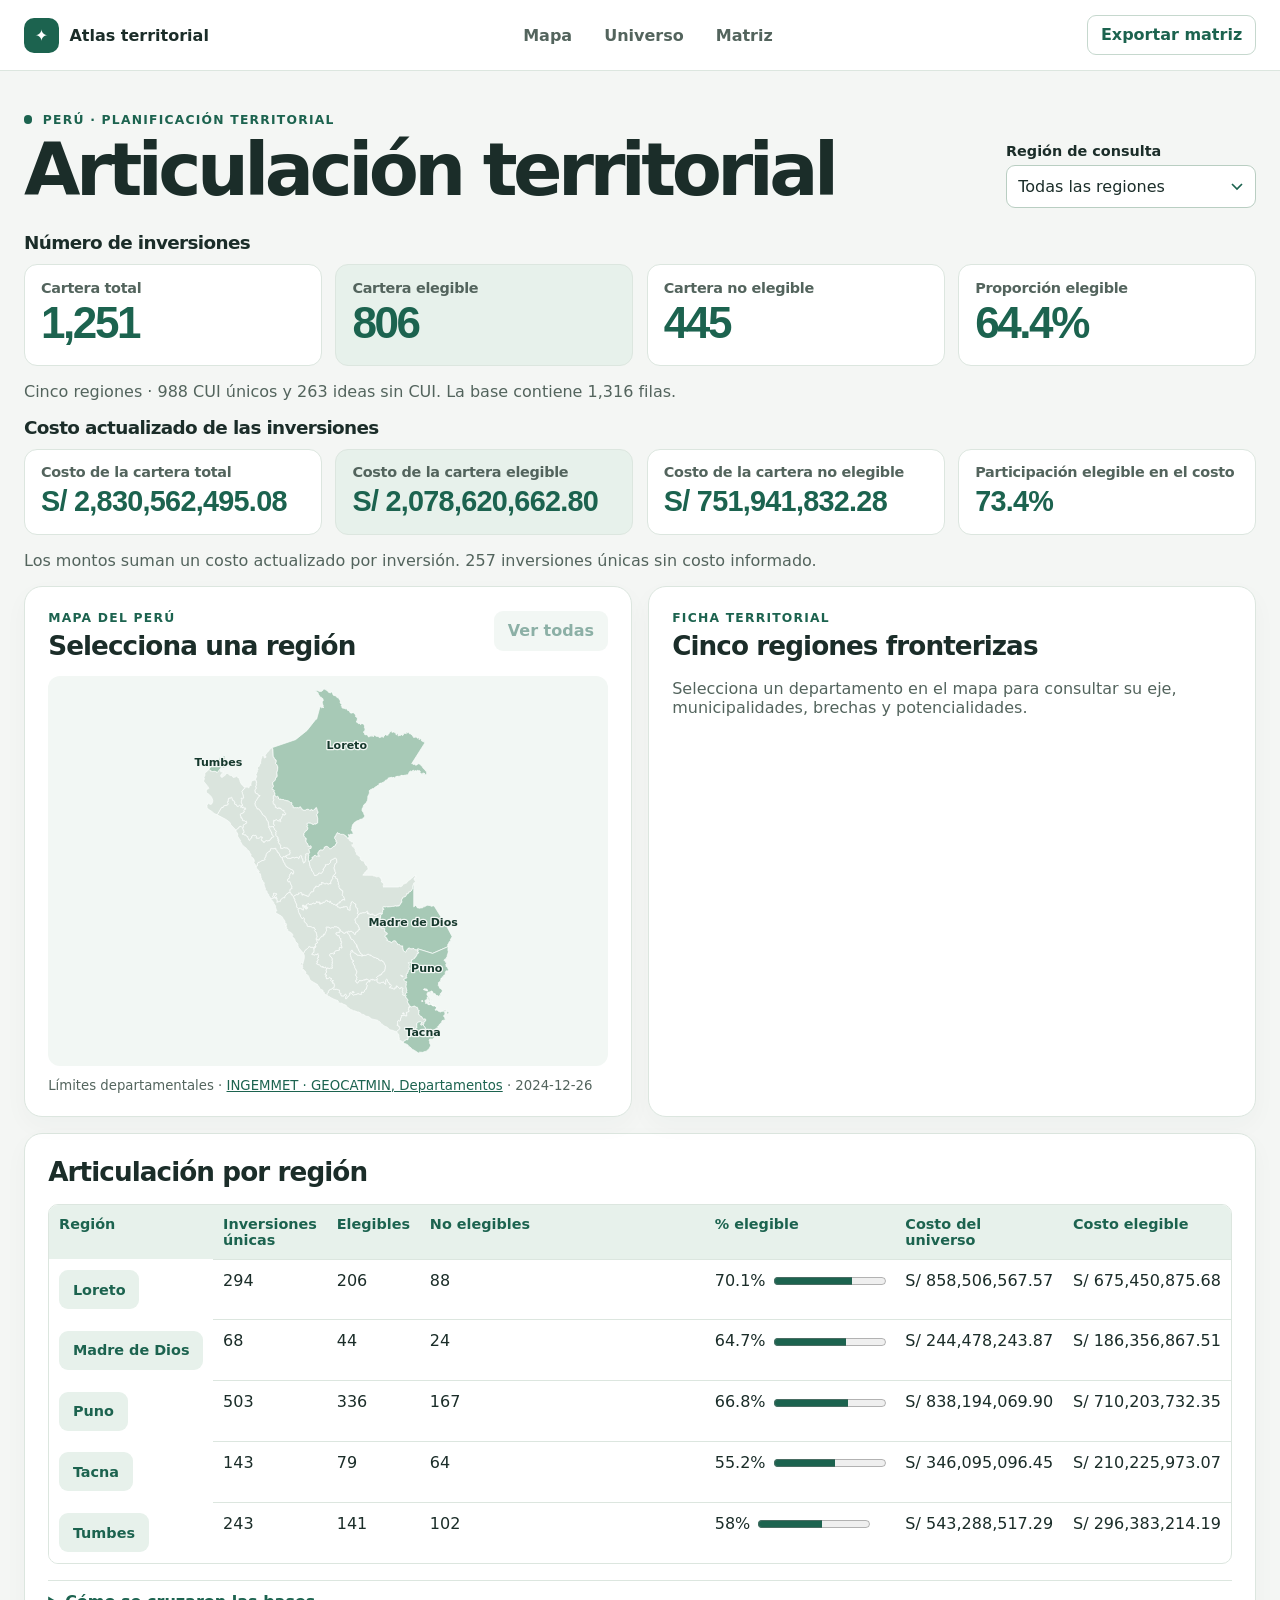
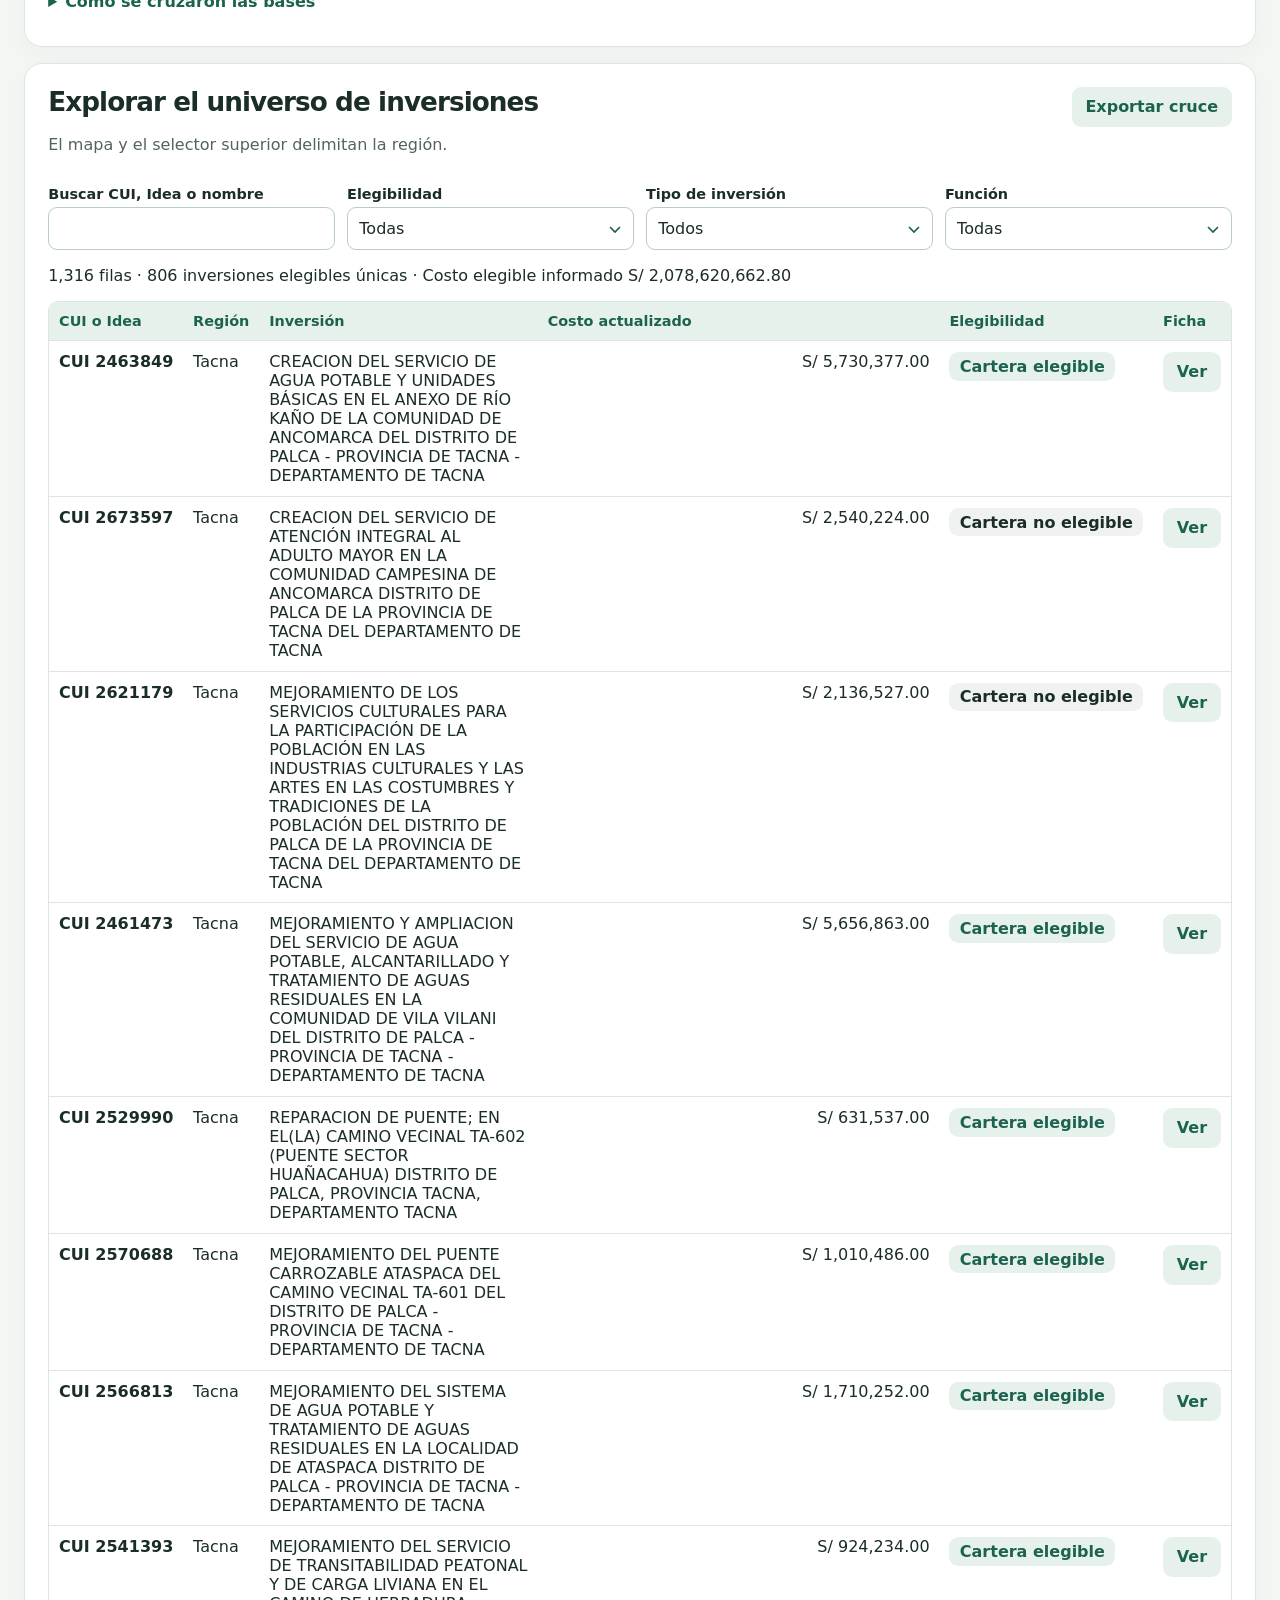
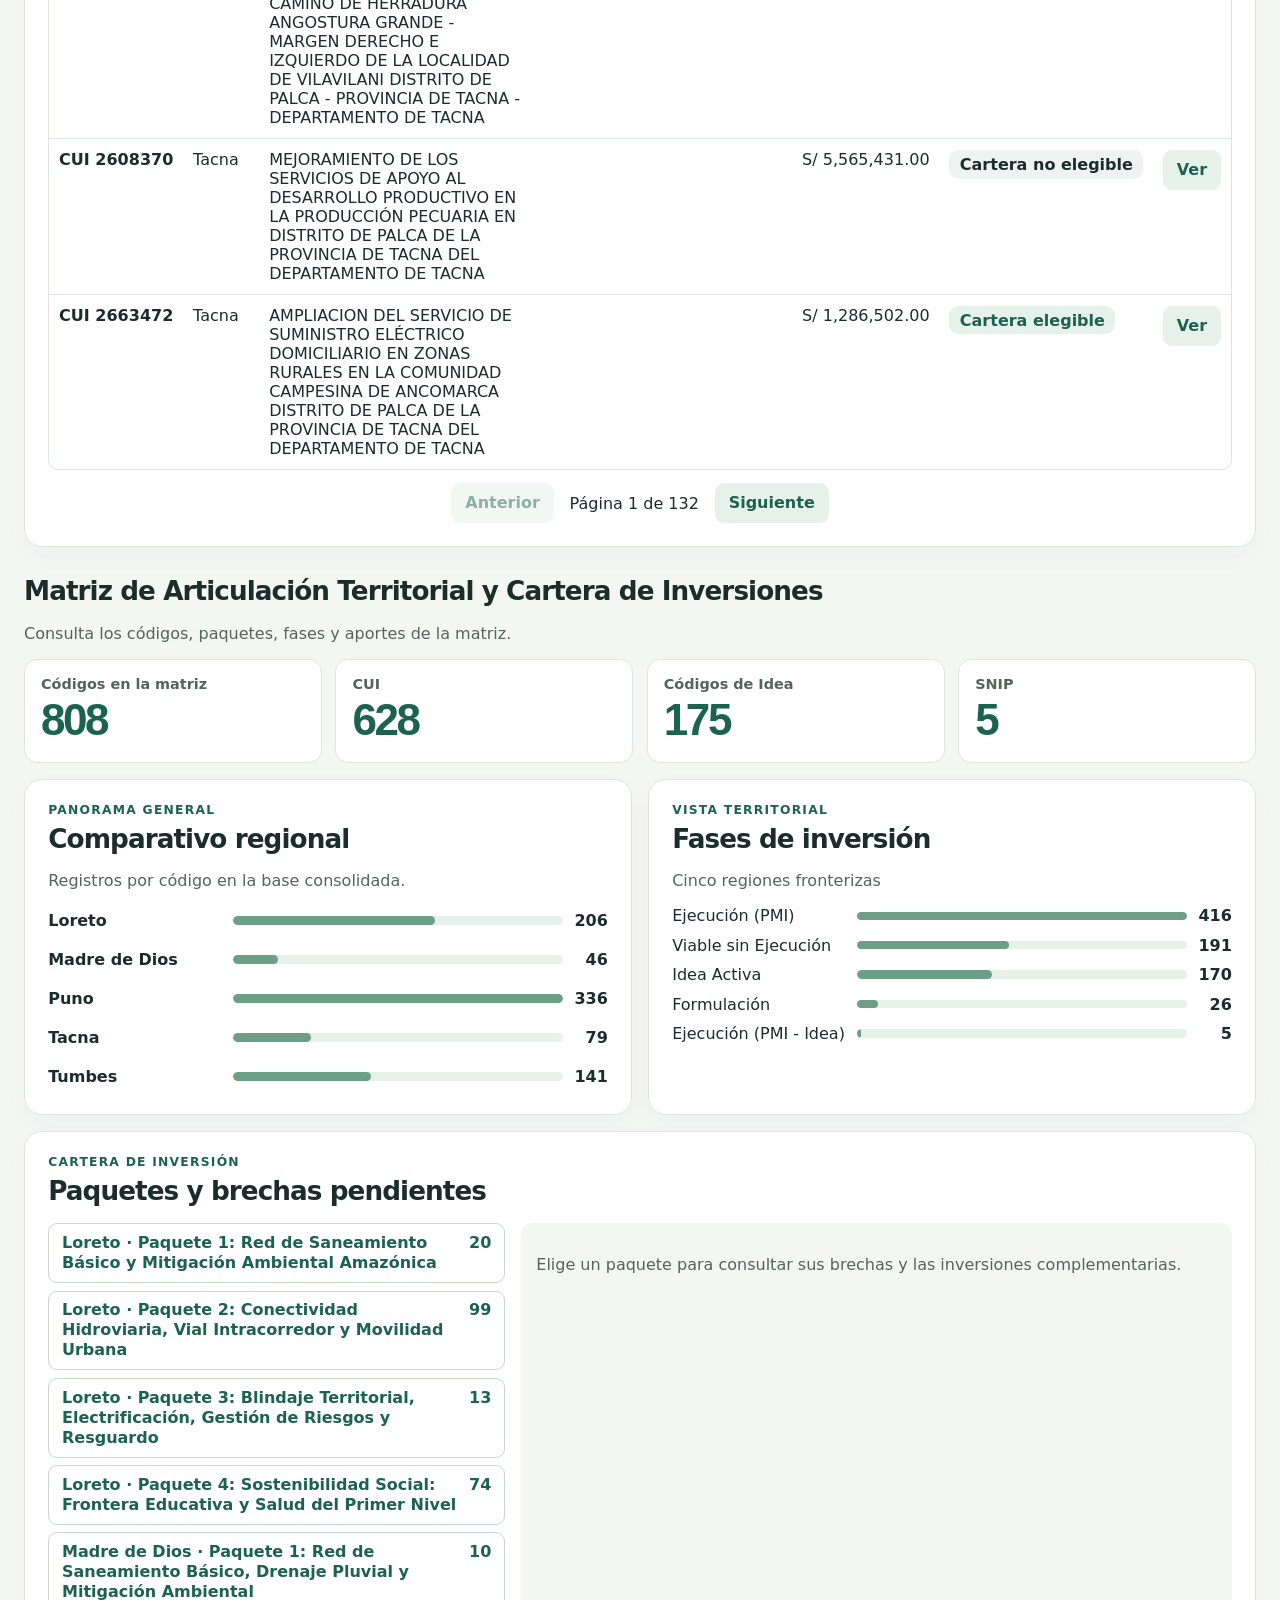
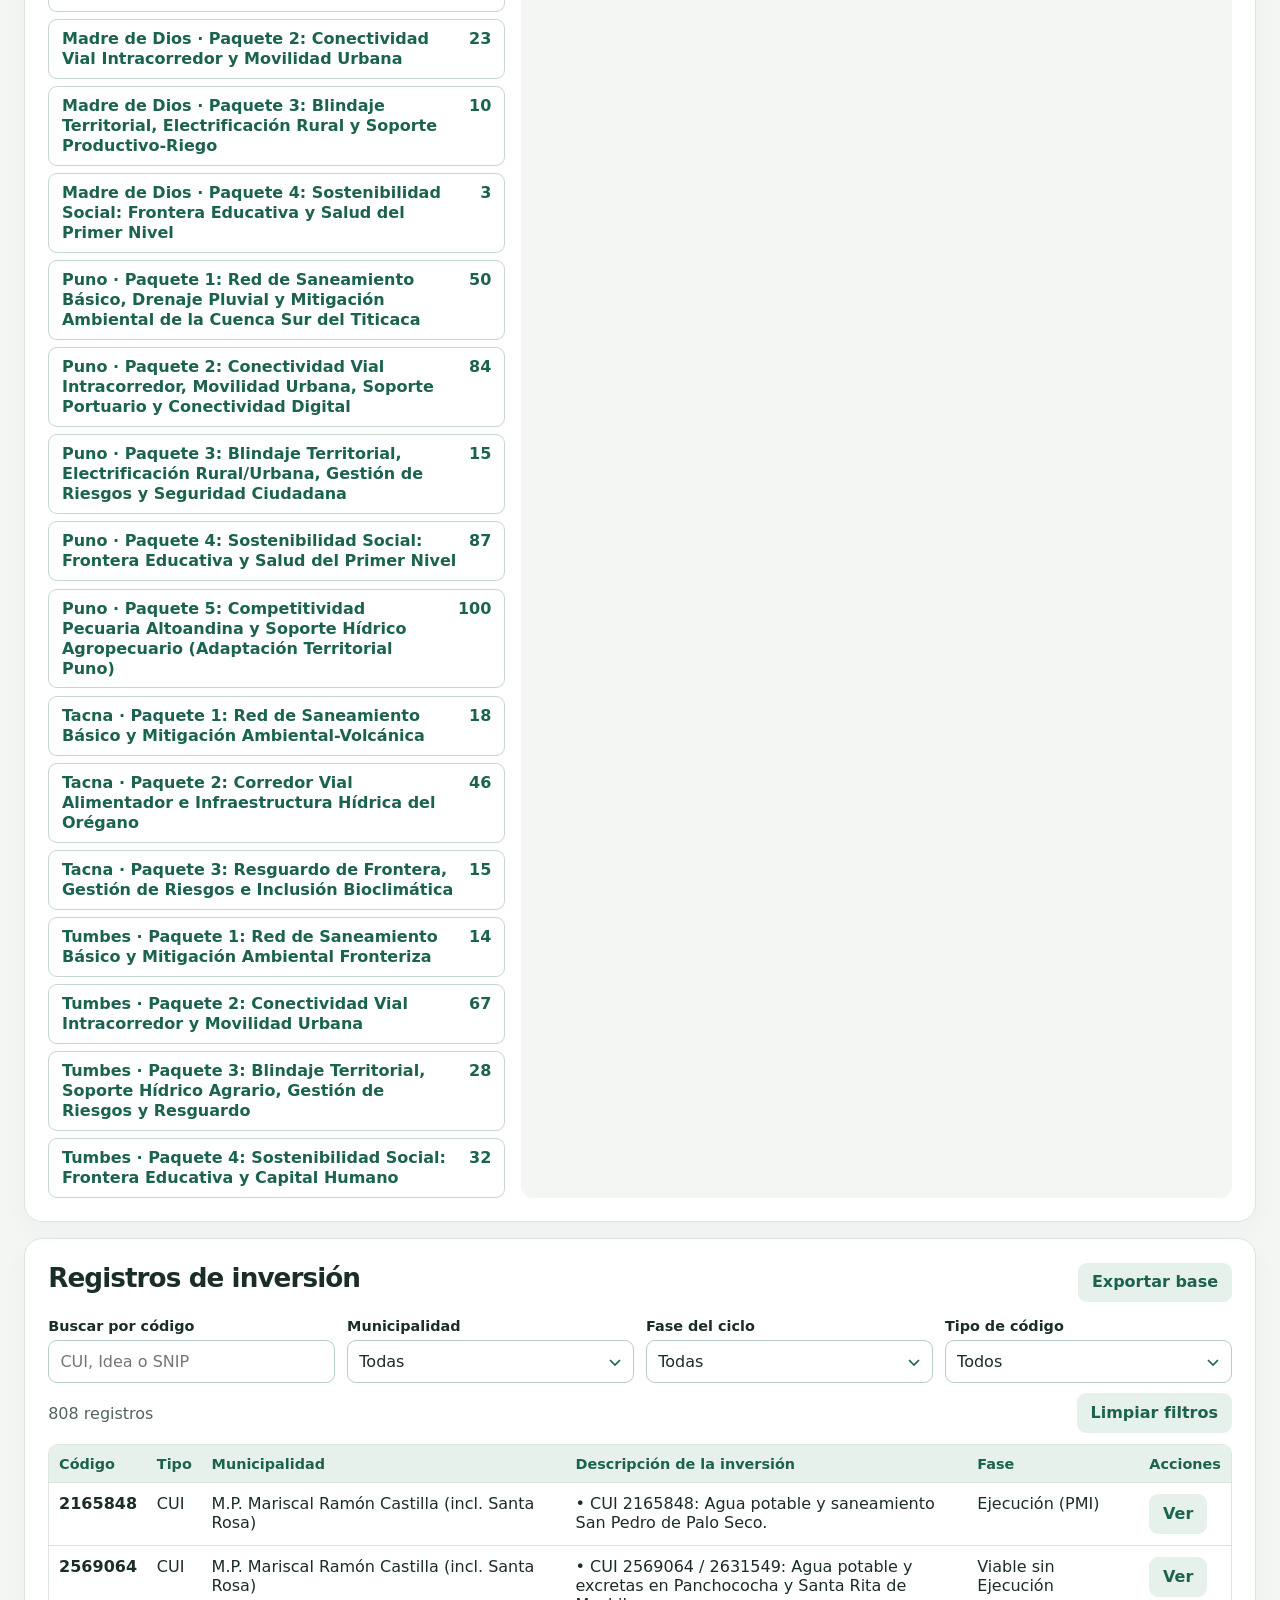
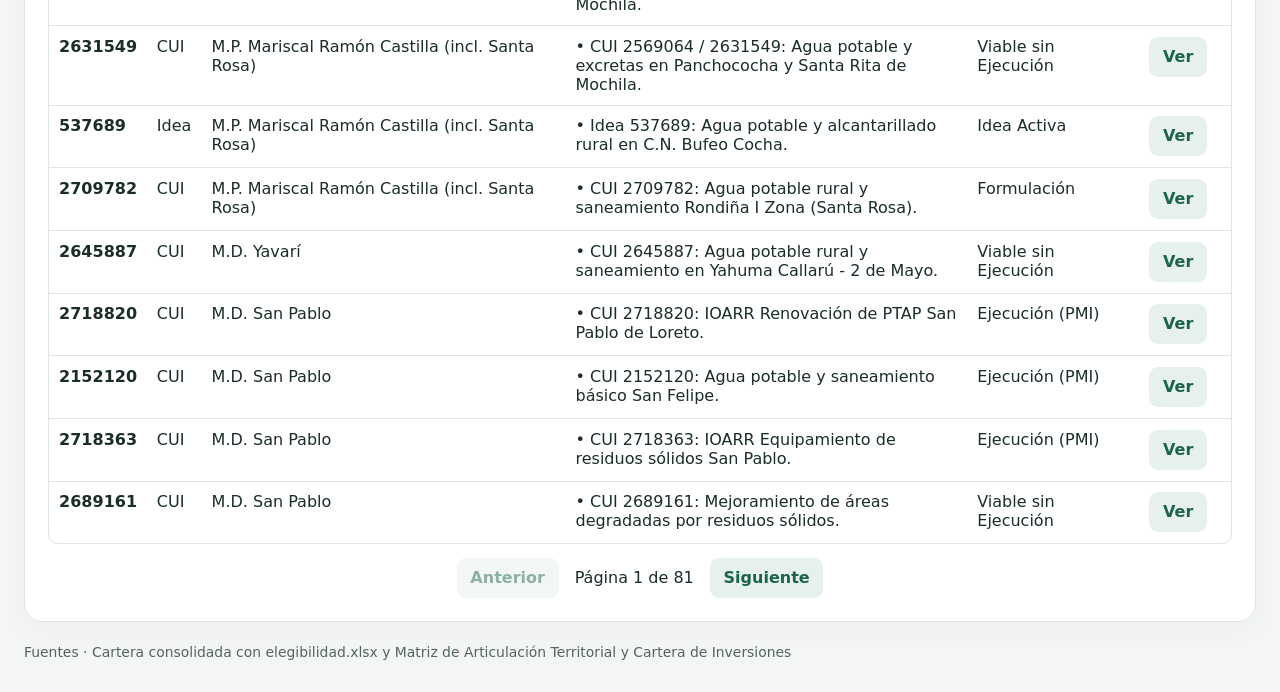
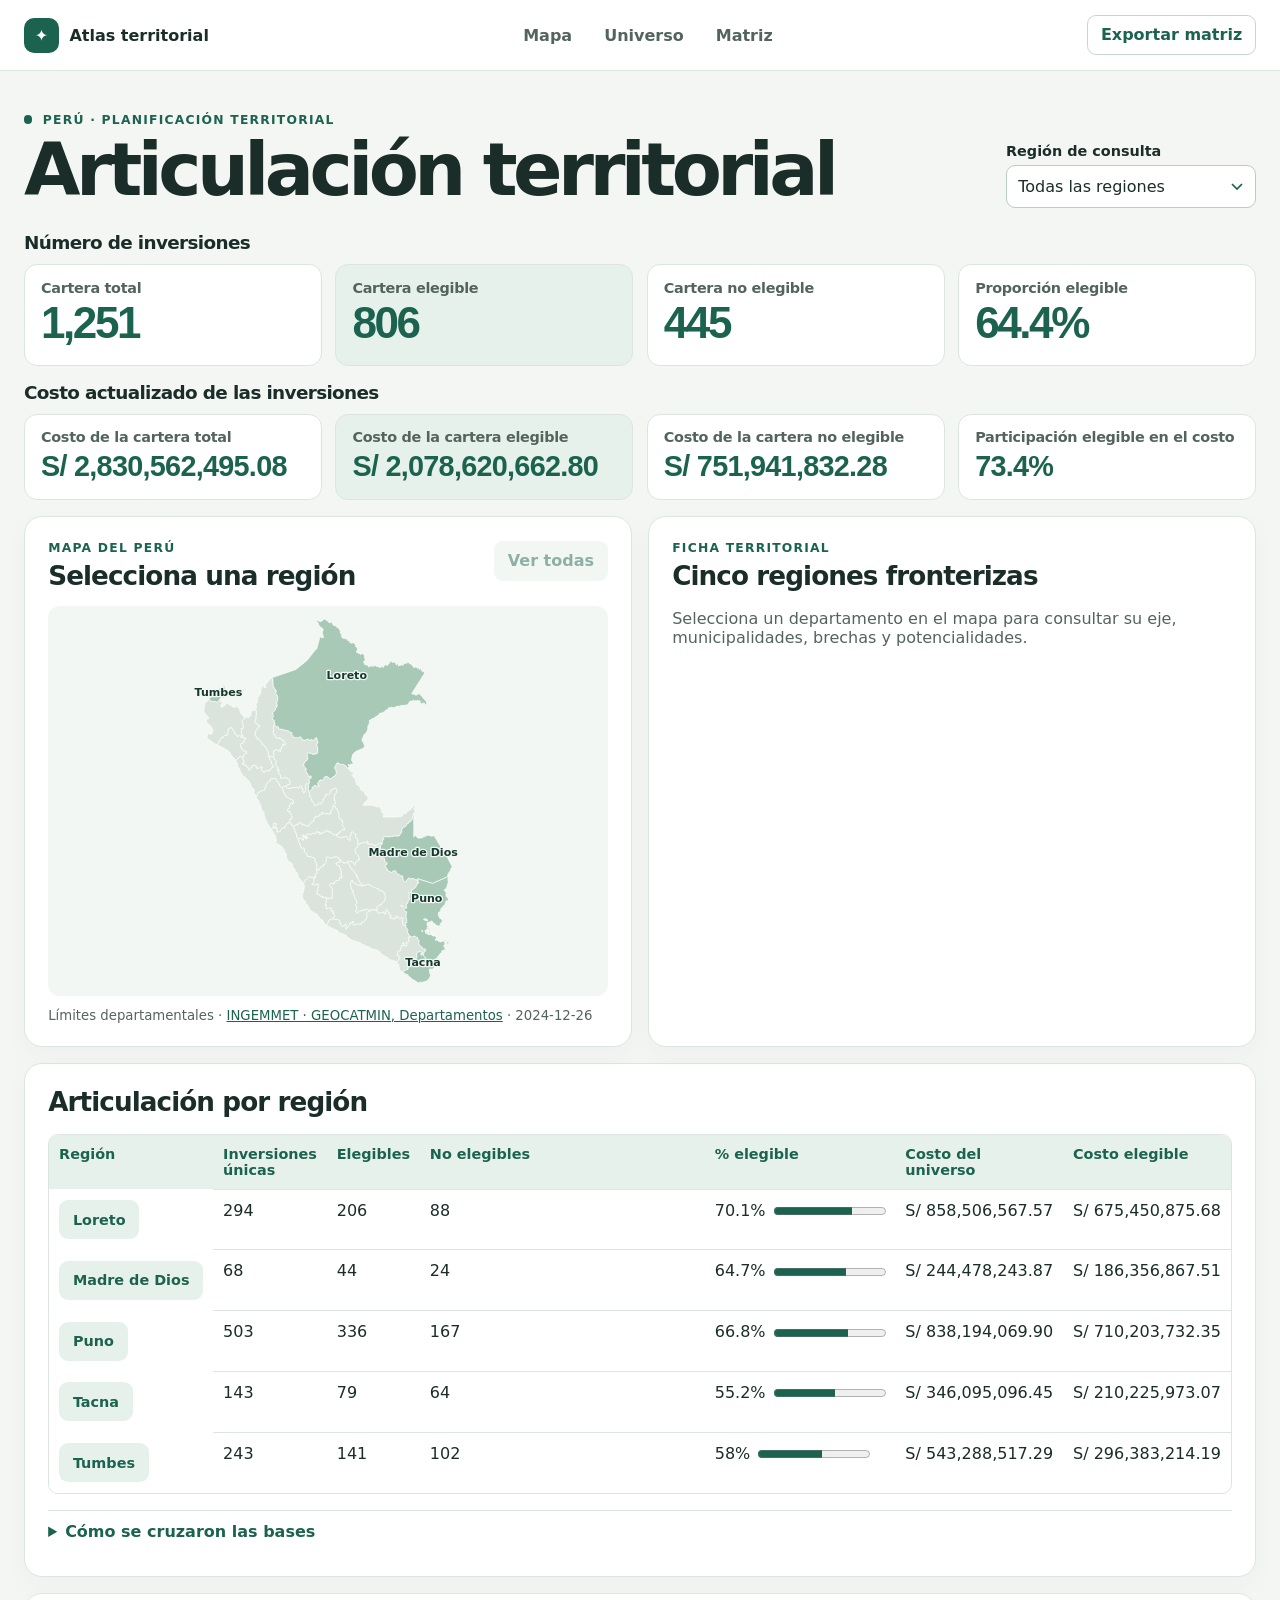
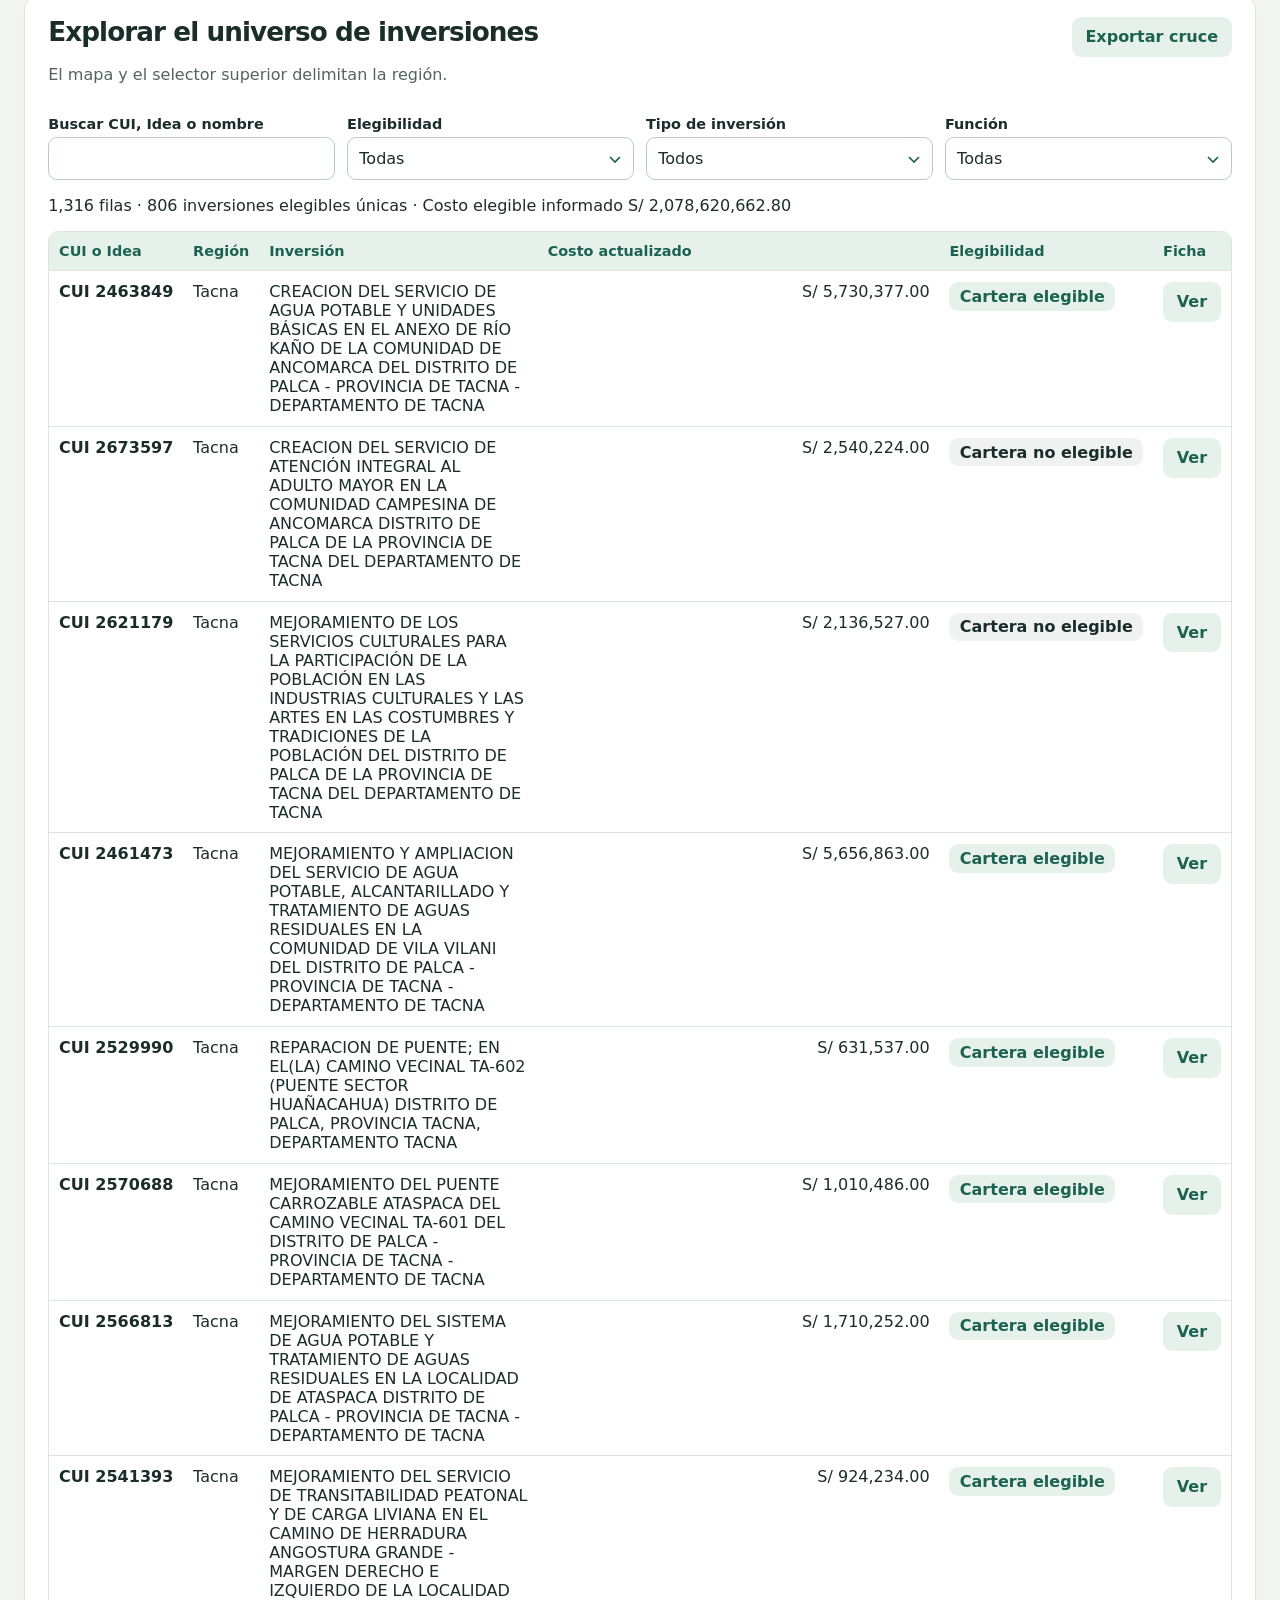
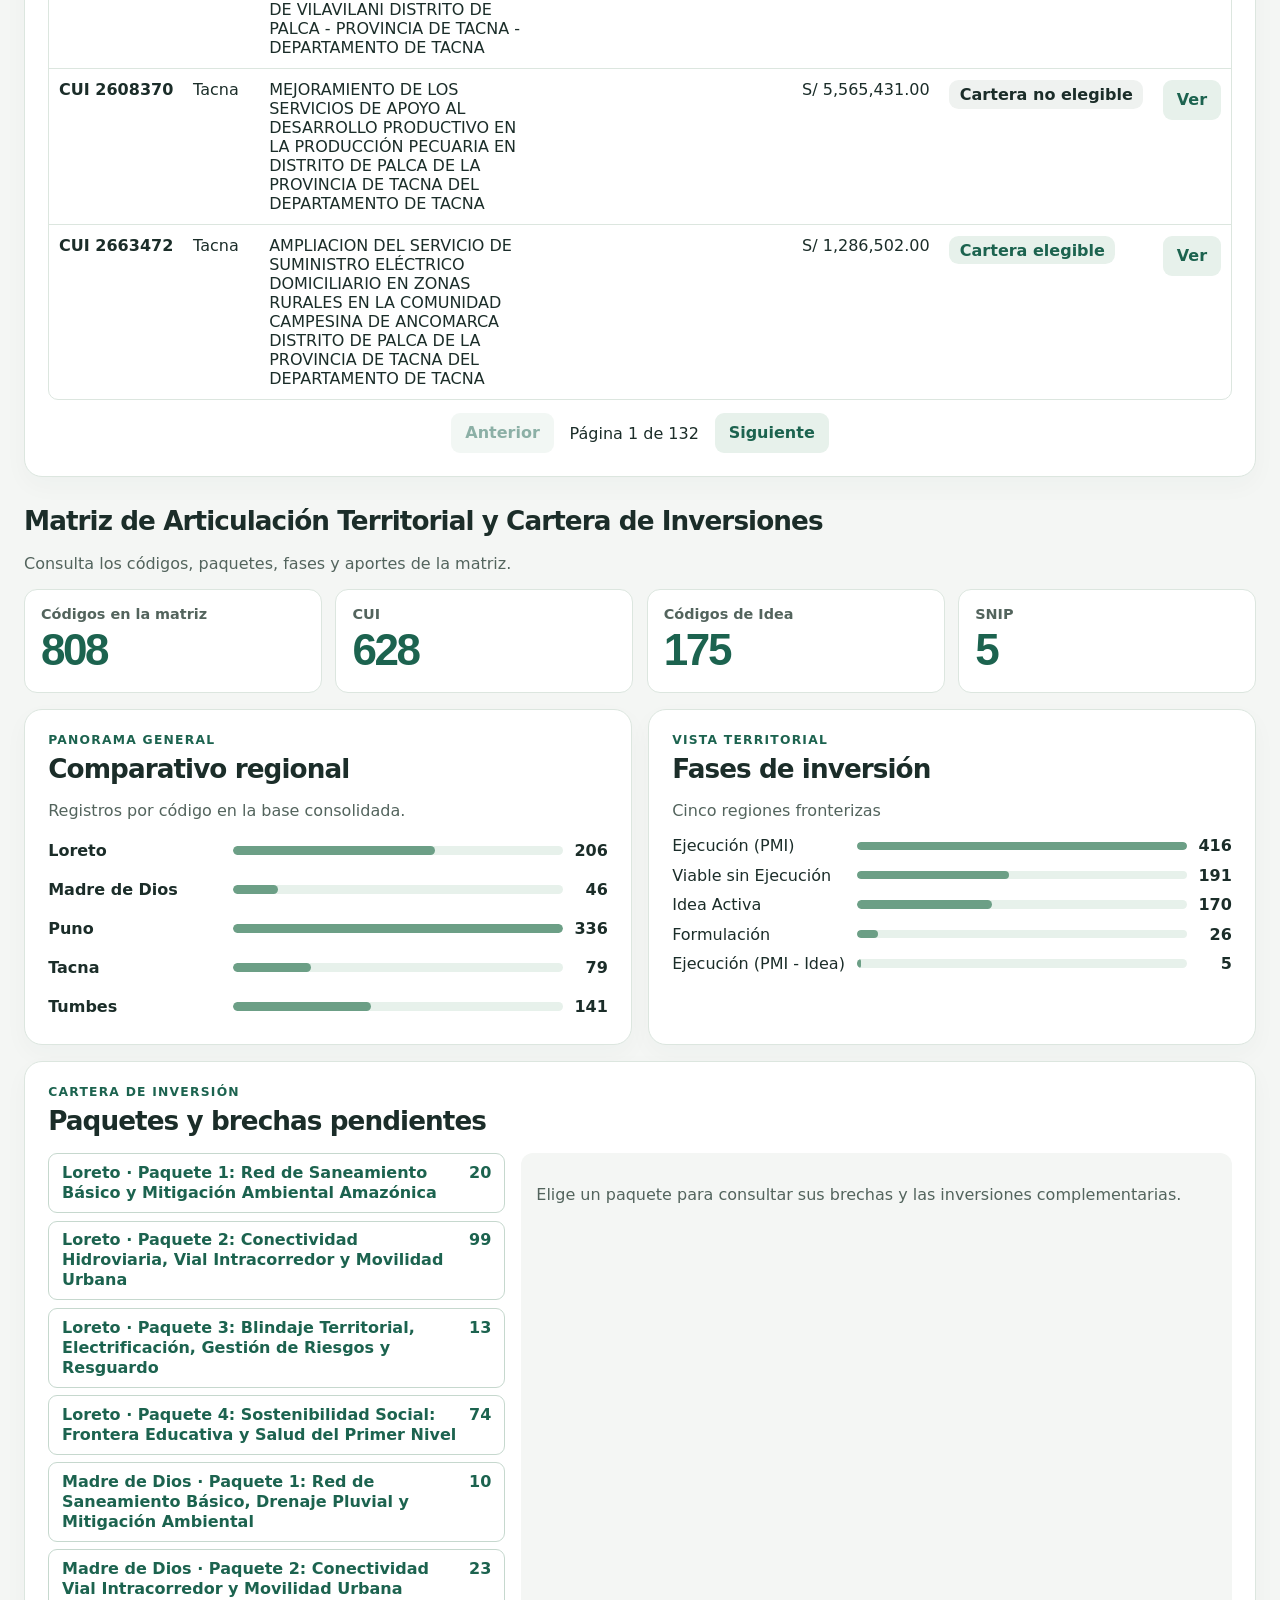
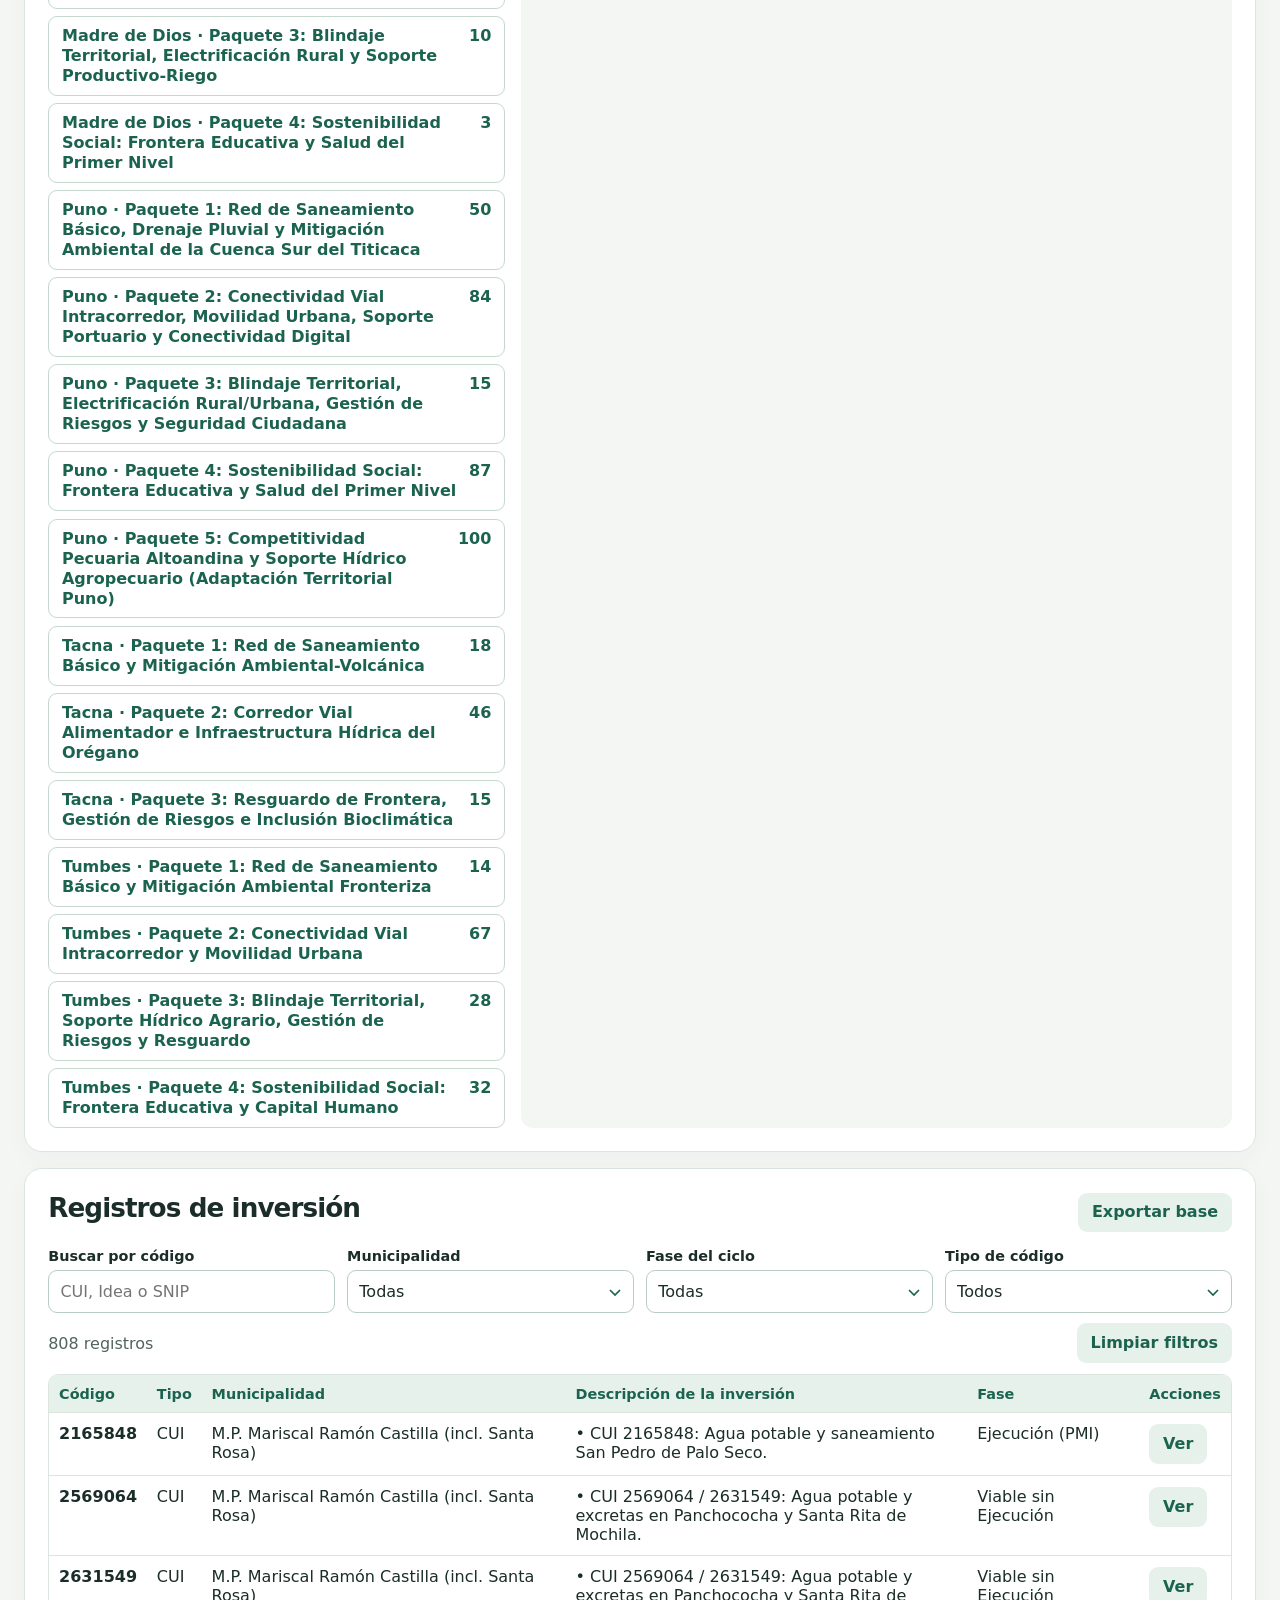
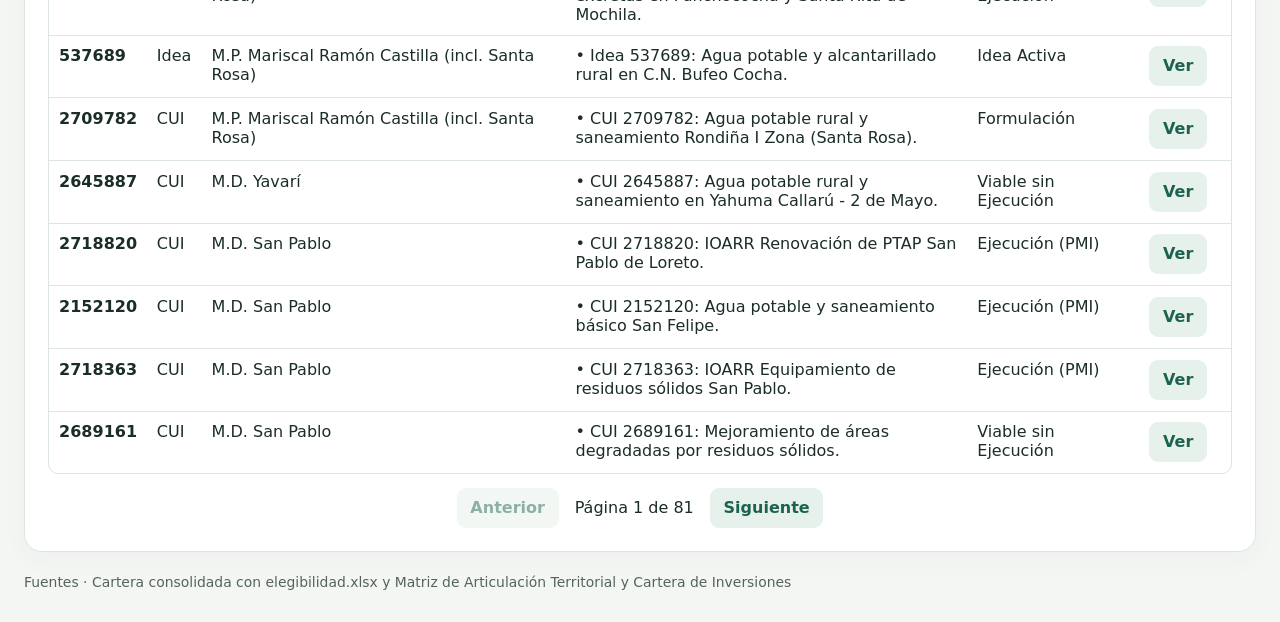
